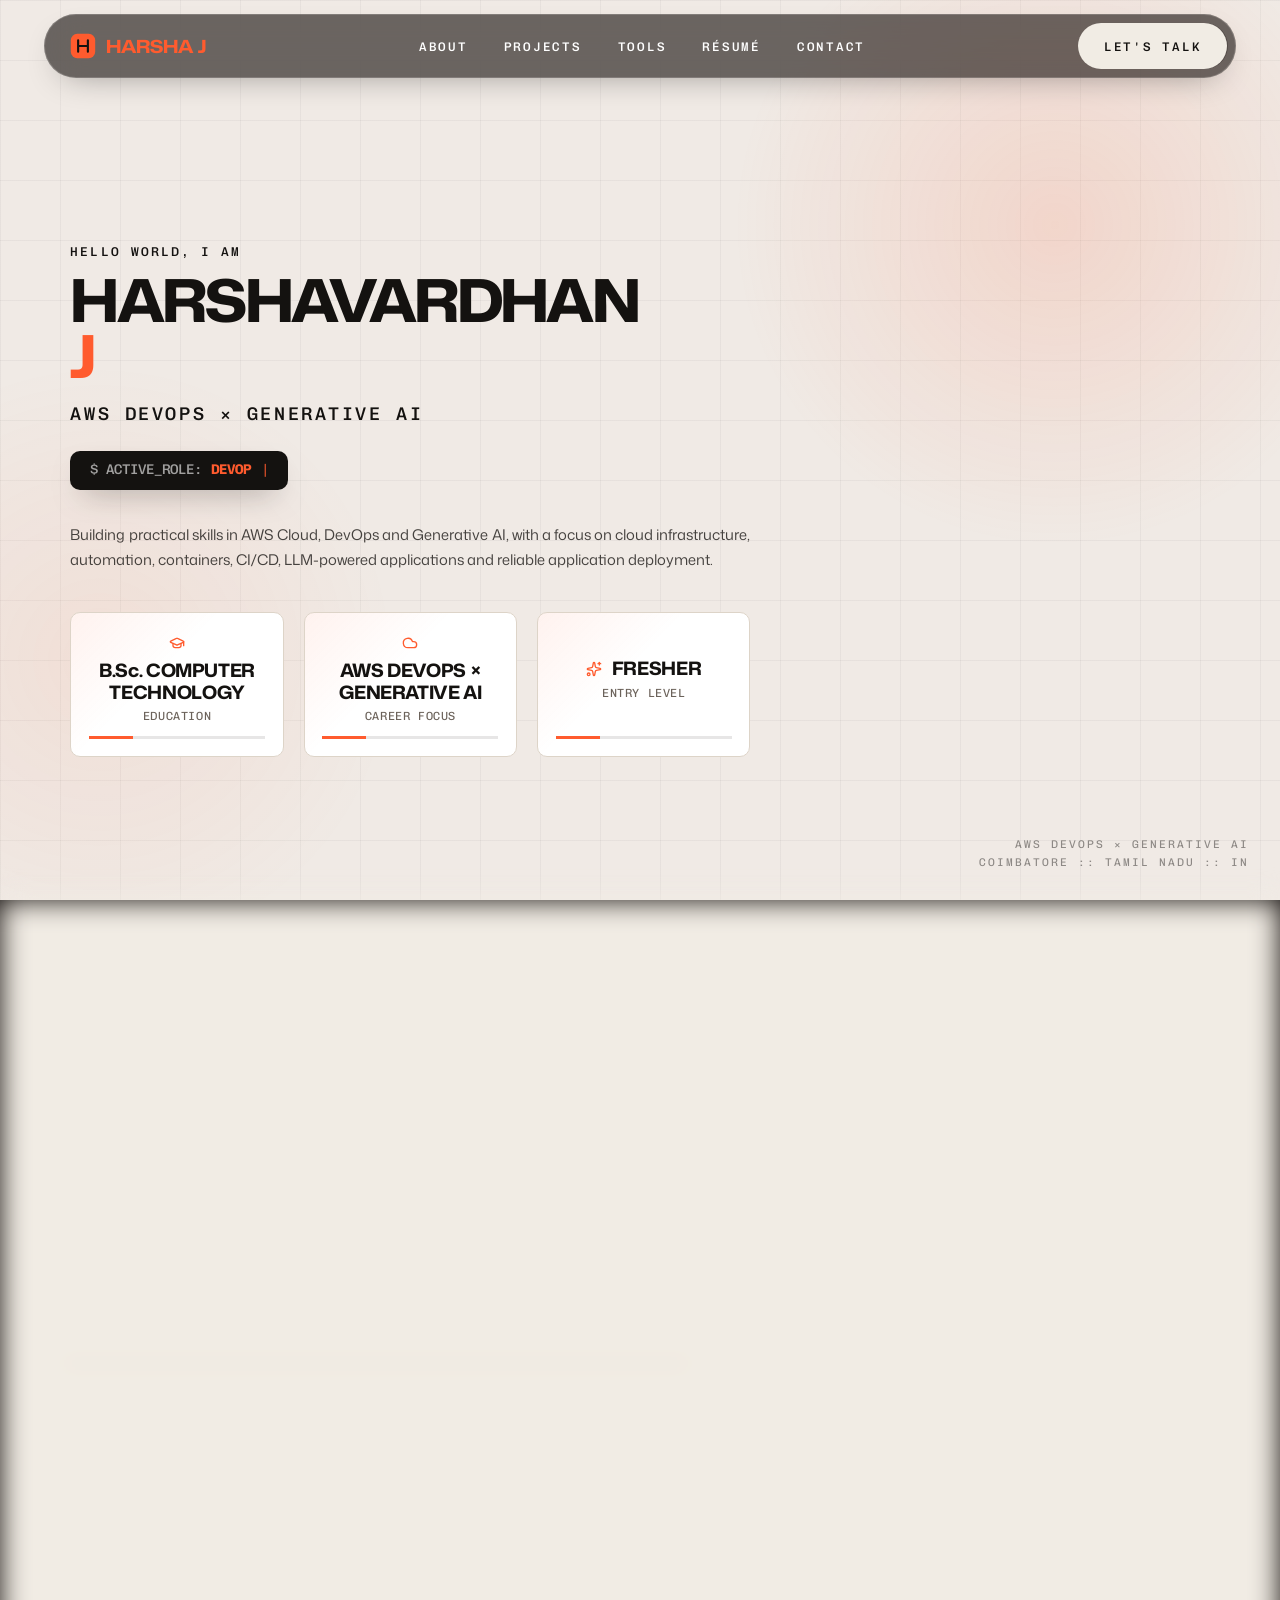
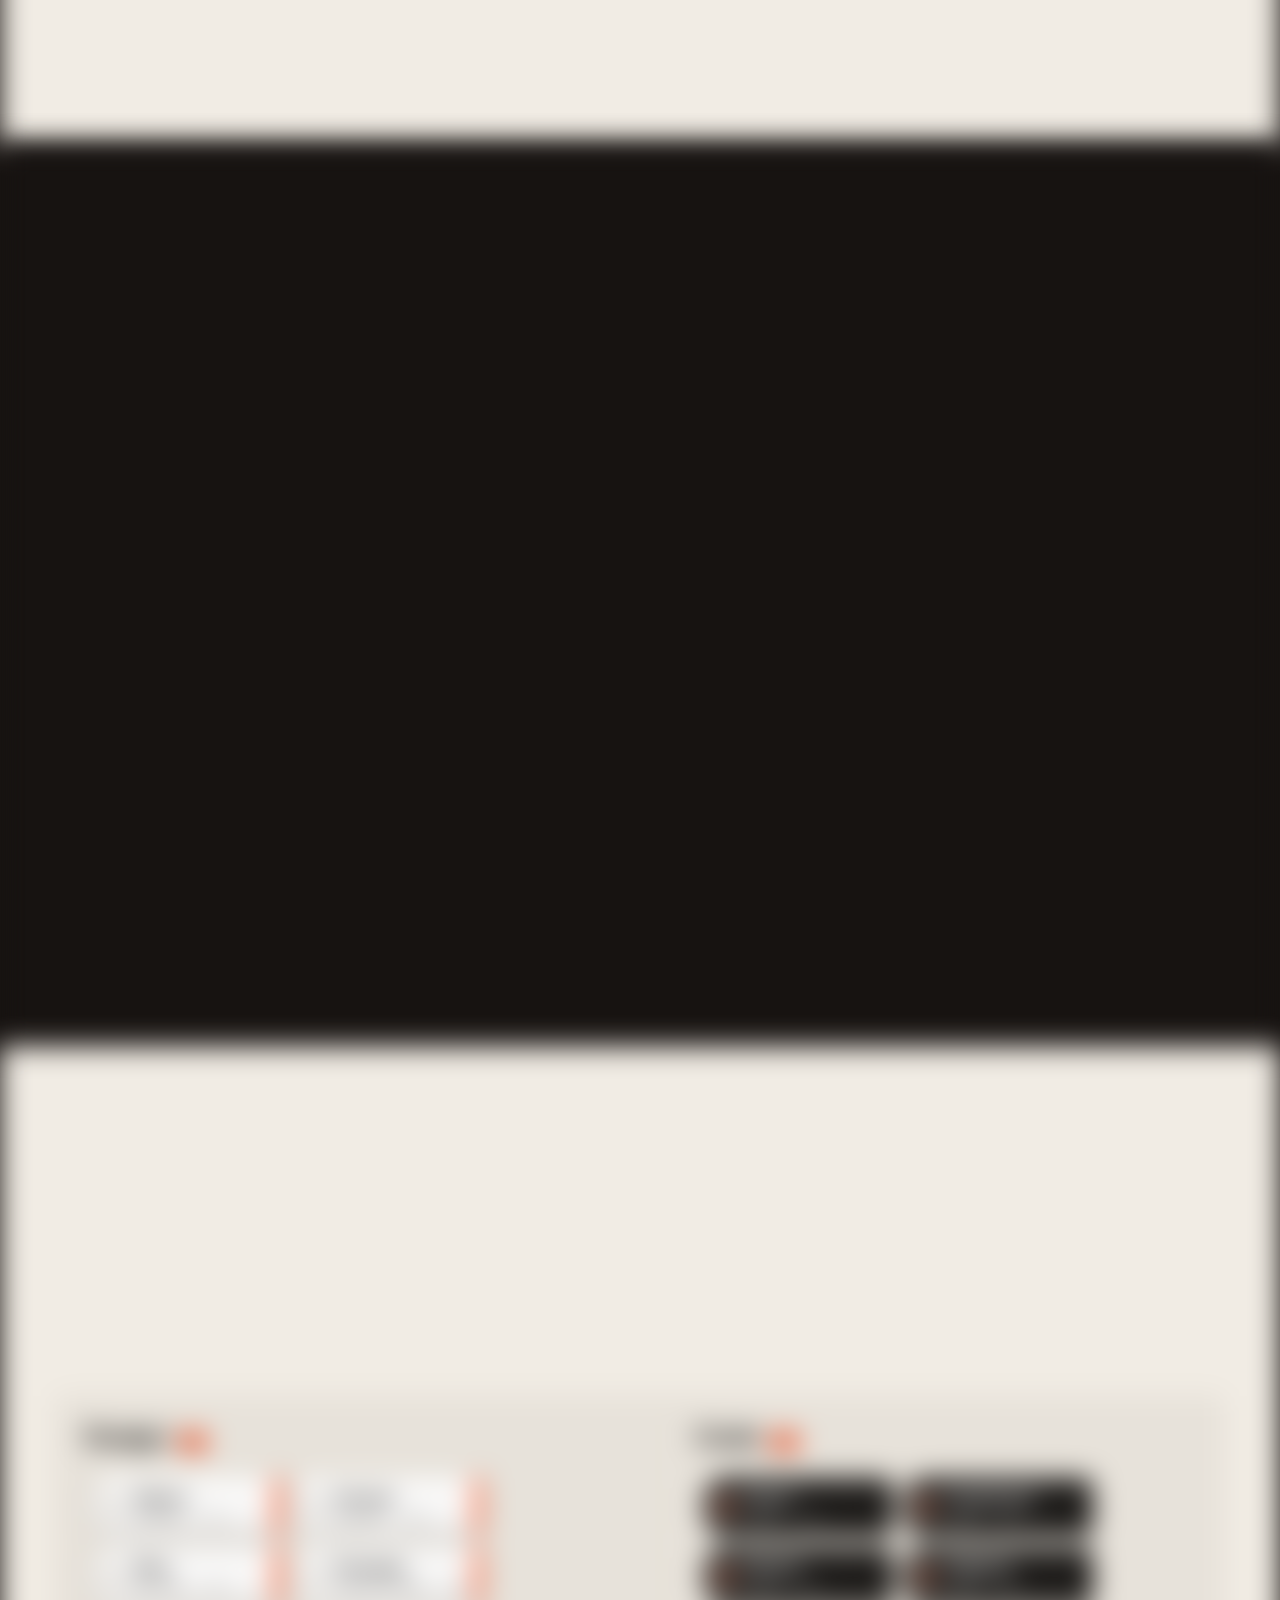
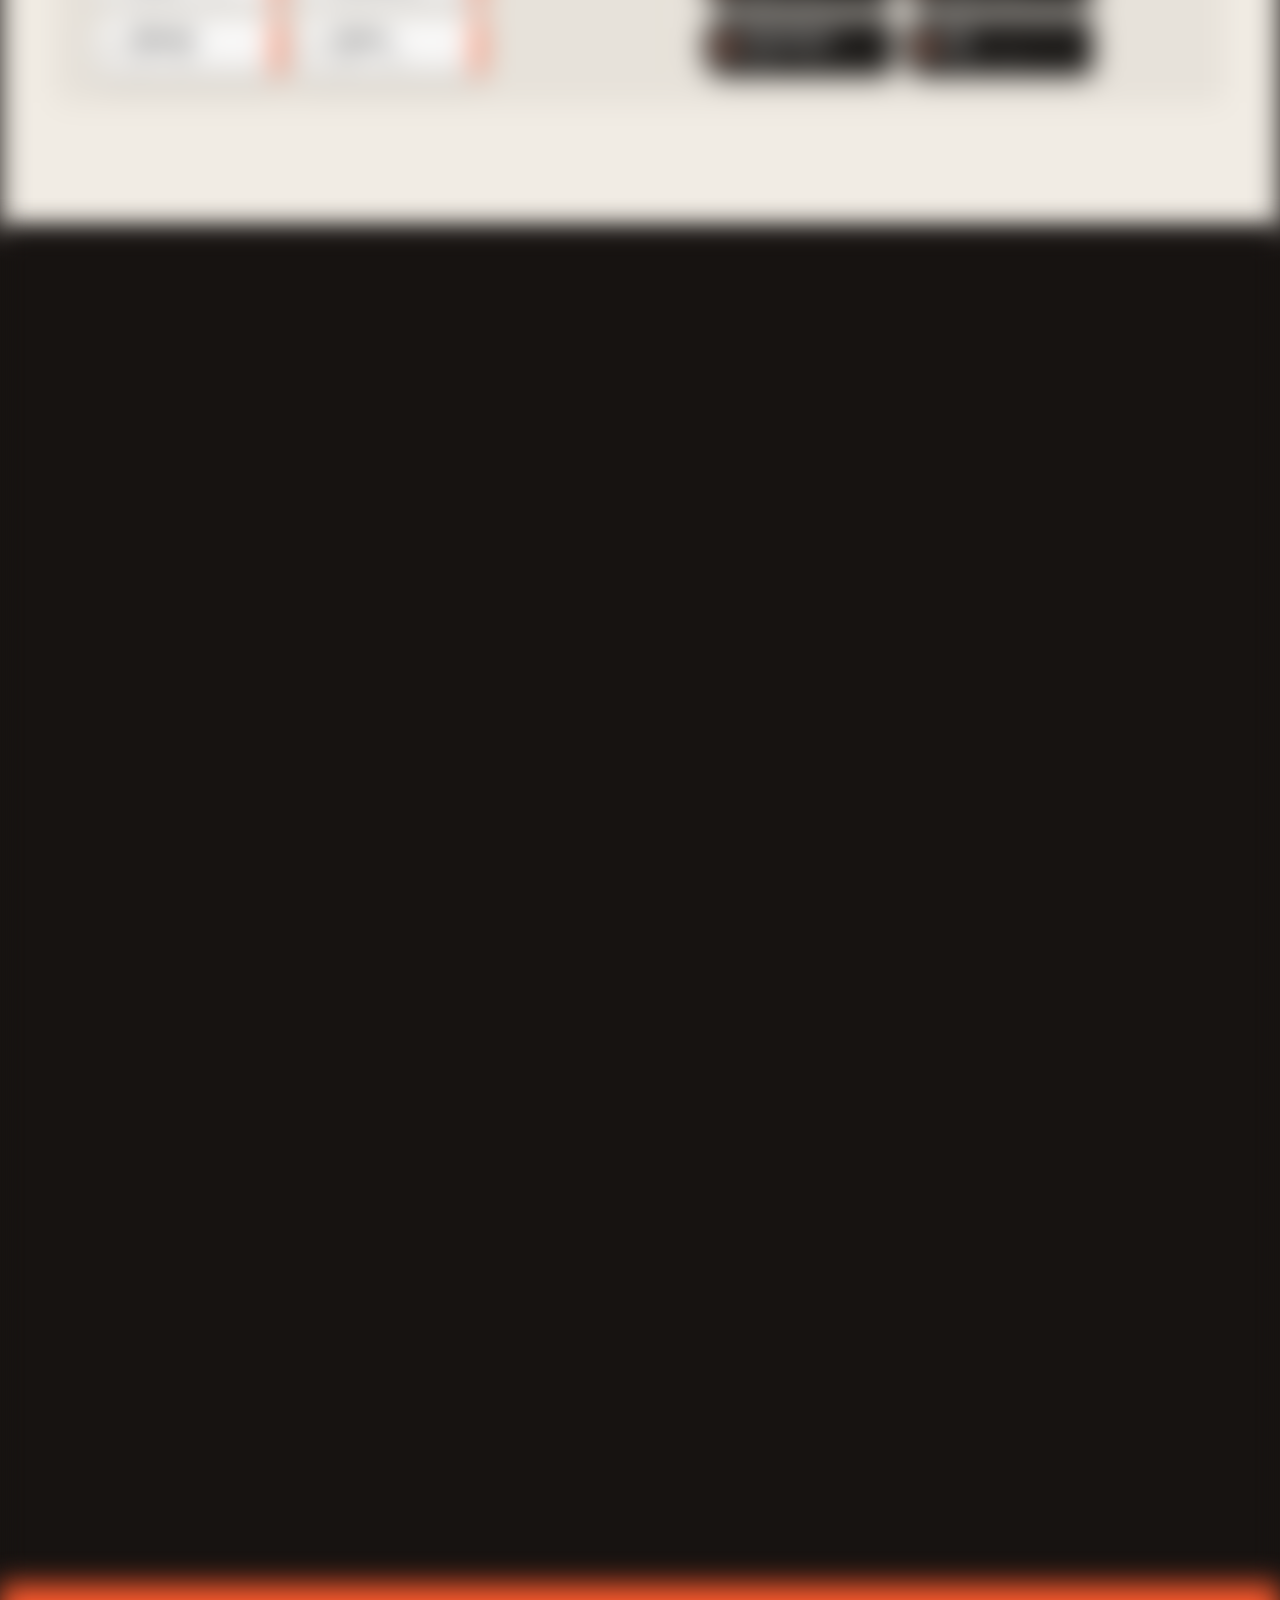
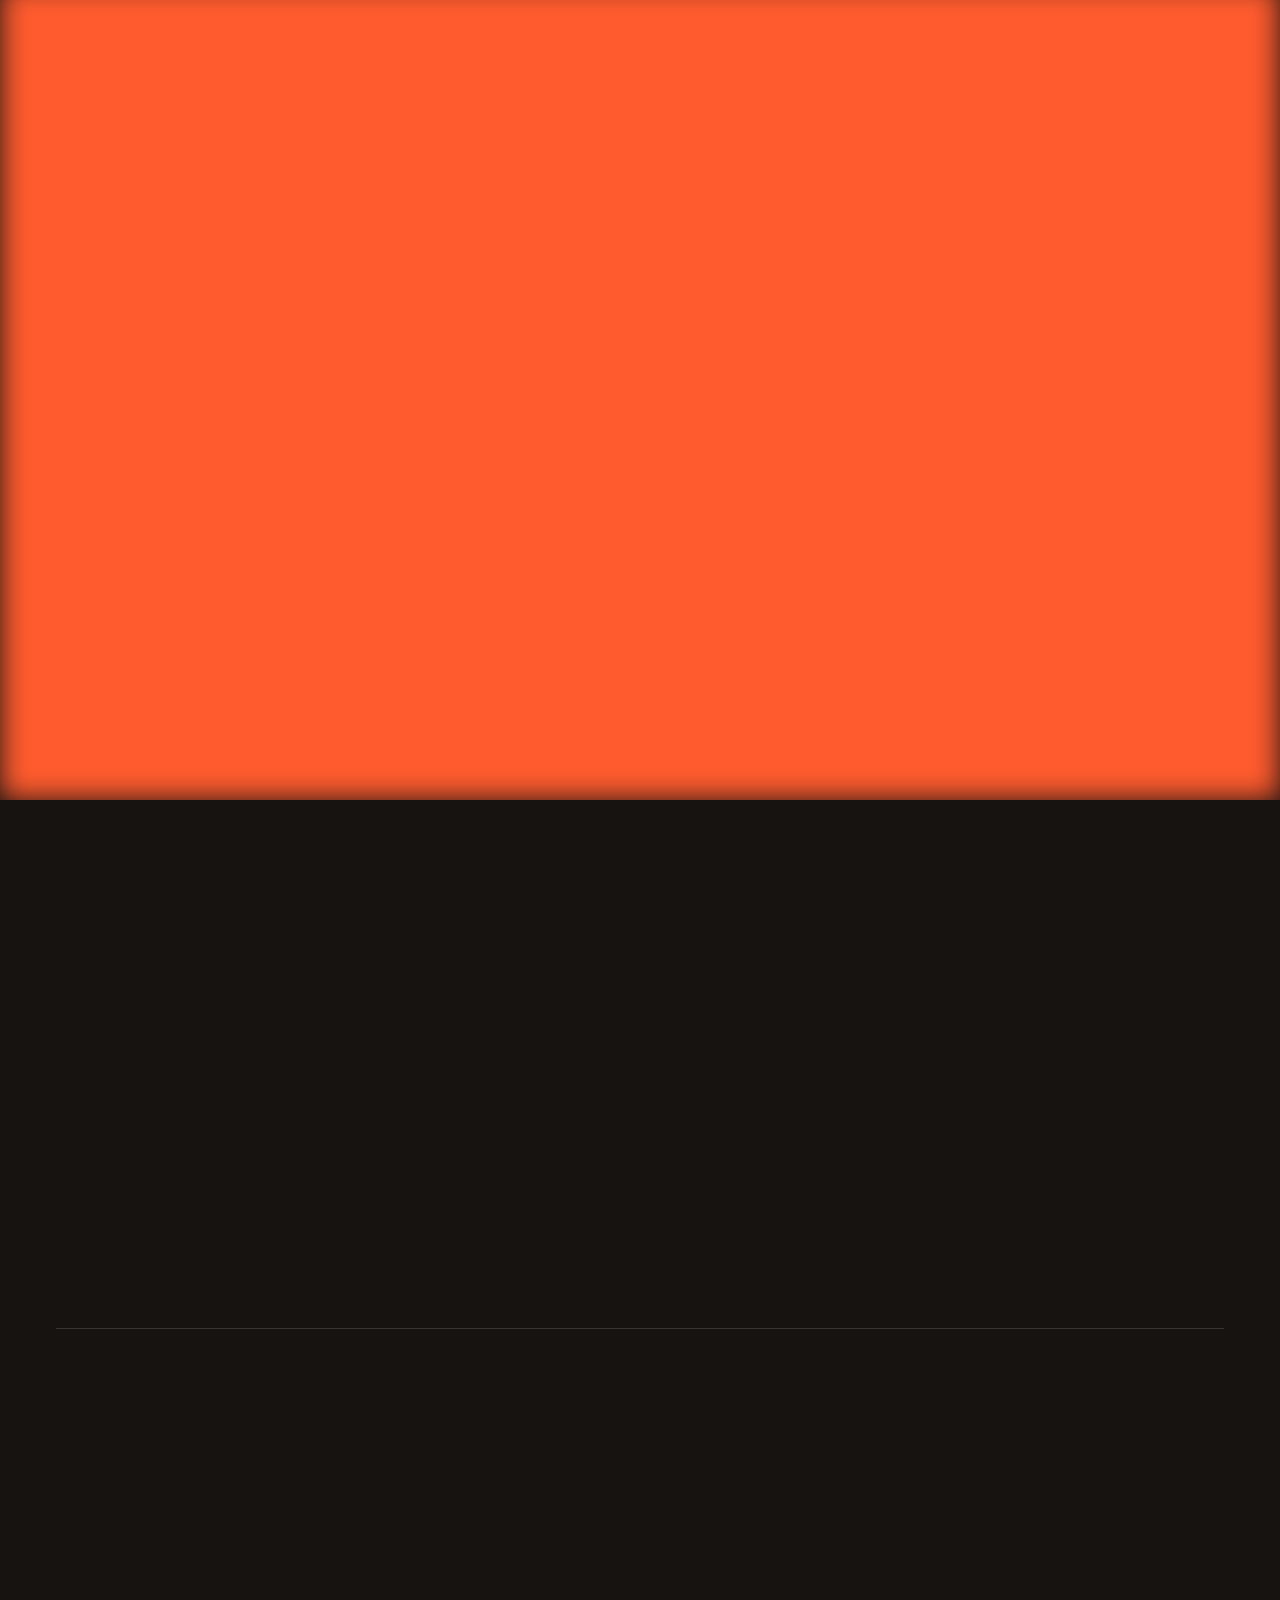
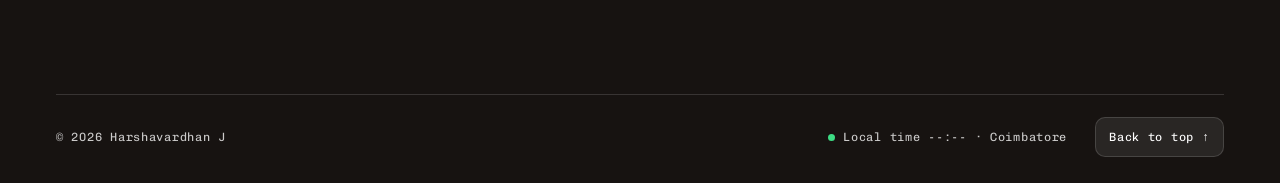
==== index.html @ 8457bcd3 "Update portfolio website" ====
<!doctype html>
<!-- Made in Framer · framer.com -->
<!-- Published Oct 19, 2026, 1:33 PM UTC -->
<html lang="en" dir="ltr" data-no-trans>
<head>
<script>/* a refresh always starts at the hero: no browser/Framer scroll restore, no leftover section jump */
try{history.scrollRestoration="manual"}catch(e){} /* set on every load so the browser never restores on refresh */
(function(){var n=performance.getEntriesByType&&performance.getEntriesByType("navigation")[0];if(!n||n.type!=="reload")return;
 try{sessionStorage.removeItem("mv-nav-to")}catch(e){}
  if(location.hash)history.replaceState(null,"",location.pathname+location.search);
  var top=function(){var L=window.__ltLenis;if(L&&L.scrollTo)L.scrollTo(0,{immediate:true,force:true});window.scrollTo(0,0)};
  top();addEventListener("DOMContentLoaded",top);addEventListener("load",function(){top();setTimeout(top,300);setTimeout(top,1200)});
})();</script>
<!-- Page transitions: a native 200 ms cross-document fade (none with reduced motion) instead of the Framer shutter,
     which held each click ~0.6 s and kept the next page covered until its runtime booted (opted out via data-no-trans).
     Same-site routes are prefetched on hover so the next document is usually already downloaded. -->
<style>@view-transition{navigation:auto}::view-transition-old(root),::view-transition-new(root){animation-duration:.2s;animation-timing-function:ease-out}@media (prefers-reduced-motion: reduce){@view-transition{navigation:none}}</style>
<style>/* Lenis smooth scroll (same settings as the me 3 portfolio) */ html.lenis,html.lenis body{height:auto} .lenis.lenis-smooth{scroll-behavior:auto!important} .lenis.lenis-smooth [data-lenis-prevent]{overscroll-behavior:contain} .lenis.lenis-stopped{overflow:hidden} .lenis.lenis-smooth iframe{pointer-events:none}</style>
<style>/* Justified body paragraphs (headings, labels and buttons keep their own alignment). Whole words only: no automatic hyphenation or mid-word breaks; text-wrap:pretty avoids a lone last word */ :root .hx-desc,:root .mvin-st,:root .mvkt-intro,:root .mvct-lead,:root .mvft-lead,:root .mvab-lead,:root .mvab-pb,:root .mvco-lead,:root .mvco-cn,:root .mvrs-lede,:root .mvrs-rs,:root .mvrs-ms{text-align:justify;text-justify:inter-word;word-break:normal;overflow-wrap:normal;-webkit-hyphens:none;hyphens:none;white-space:normal;text-wrap:pretty}</style>
<style>/* mvin-st justify: the statement's words are separate animated boxes (each holding its own trailing space), so plain text-align:justify has no gaps to stretch. The script below spreads each line's leftover space into --jx and lets the line's last word hang its trailing space (--jt); accent words carry --jx into their highlight so the orange band stays continuous. */
.mvin .mvin-st .mv-hd-w{margin-right:calc(-.04em + var(--jx,0px) - var(--jt,0px))}
.mvin .mvin-st .mv-hd-w.is-accw:has(+ .mv-hd-w.is-accw){padding-right:calc(.34em + var(--jx,0px));margin-right:calc(-.34em - var(--jt,0px))}
.mvin .mvin-st .mv-hd-w.is-accw:has(+ .mv-hd-w.is-accw) .mv-it::before{right:calc(-.3em - var(--jx,0px))}</style>
<script>(function(){
  function fit(){
    var hs=document.querySelectorAll('.mvin-st');
    for(var i=0;i<hs.length;i++){var h=hs[i];watch(h);
      var ls=h.querySelectorAll('.mv-hd-l');
      for(var j=0;j<ls.length;j++){var l=ls[j],ws=[],c=l.children;
        for(var k=0;k<c.length;k++)if(c[k].classList.contains('mv-hd-w')){ws.push(c[k]);c[k].style.removeProperty('--jx');c[k].style.removeProperty('--jt')}
        if(getComputedStyle(h).textAlign!=='justify'||ws.length<2)continue;
        var lines=[],cur=null,top=0;
        ws.forEach(function(w){var t=w.getBoundingClientRect().top;if(!cur||Math.abs(t-top)>4){cur=[];lines.push(cur);top=t}cur.push(w)});
        var right=l.getBoundingClientRect().right;
        lines.slice(0,-1).forEach(function(line){if(line.length<2)return;
          var last=line[line.length-1],inner=last.firstElementChild||last;
          var ink=inner.getBoundingClientRect().right,box=last.getBoundingClientRect().right;
          var slack=right-ink-1;if(slack<=0)return;
          last.style.setProperty('--jt',Math.max(0,box-ink).toFixed(2)+'px');
          var x=(slack/(line.length-1)).toFixed(2)+'px';
          for(var n=0;n<line.length-1;n++)line[n].style.setProperty('--jx',x)})}}}
  var seen=typeof WeakSet==='function'?new WeakSet():null,ro=typeof ResizeObserver==='function'?new ResizeObserver(function(){sched()}):null;
  function watch(h){if(ro&&seen&&!seen.has(h)){seen.add(h);ro.observe(h)}}
  var q=0;function sched(){clearTimeout(q);q=setTimeout(fit,60)}
  addEventListener('resize',sched);addEventListener('load',sched);
  document.addEventListener('DOMContentLoaded',sched);
  if(document.fonts&&document.fonts.ready)document.fonts.ready.then(sched);
  [800,2000,4500].forEach(function(t){setTimeout(sched,t)});
  /* Framer swaps the server-rendered heading for the live one after load: refit whenever nodes are added or removed */
  if(typeof MutationObserver==='function')new MutationObserver(function(m){for(var i=0;i<m.length;i++)if(m[i].addedNodes.length){sched();return}}).observe(document.documentElement,{childList:true,subtree:true});
})();</script>
<style data-hx-drop>/* header drop-in: in <head> so it applies from the first paint */
@keyframes hx-drop{from{opacity:0;transform:translateY(-26px)}to{opacity:1;transform:none}}
.mvhd-in{animation:hx-drop .8s cubic-bezier(.22,1,.36,1) .5s both}
</style><script>/* Header drop-in plays once: React replaces the server-rendered header while hydrating, which restarted
   the CSS animation (2-3 drops). Each new .mvhd-in gets its delay counted from the first one, so it continues instead. */
(function(){var t0=0;
  function fix(el){if(!t0)t0=performance.now();el.style.animationDelay=((500-(performance.now()-t0))/1000)+"s"}
  var mo=new MutationObserver(function(ms){for(var i=0;i<ms.length;i++){var a=ms[i].addedNodes;for(var j=0;j<a.length;j++){var n=a[j];if(n.nodeType!==1)continue;
    if(n.classList.contains("mvhd-in"))fix(n);else if(n.getElementsByClassName("mvhd-in").length){var l=n.getElementsByClassName("mvhd-in");for(var k=0;k<l.length;k++)fix(l[k])}}}});
  /* a header already on the page (this script runs after it was parsed): take its animation clock as the start */
  var ex=document.getElementsByClassName("mvhd-in");for(var e=0;e<ex.length&&!t0;e++){var an=ex[e].getAnimations?ex[e].getAnimations().filter(function(x){return x.animationName==="hx-drop"})[0]:null;
    if(an&&an.currentTime!=null)t0=performance.now()-an.currentTime}
  mo.observe(document.documentElement,{childList:true,subtree:true});
  setTimeout(function(){mo.disconnect()},15000);
})();</script>
<script type="speculationrules">{"prefetch":[{"urls":["/","/about","/resume","/contact"],"eagerness":"moderate"}]}</script>
	<script>try{sessionStorage.setItem('mv-loaded','1')}catch(e){}</script><script>(function(){
  var OFF=84;
  var anim=0;
  var HOME=location.pathname==='/'||location.pathname==='/index.html';
  function lenis(){var L=window.__ltLenis;return L&&L.scrollTo?L:null}
  function go(id,smooth){var el=document.getElementById(id);if(!el)return false;
    var from=window.scrollY,to=Math.max(0,el.getBoundingClientRect().top+from-OFF),L=lenis();
    /* reveals and lazy media can shift the layout while scrolling: land exactly under the header */
    function fix(){var el2=document.getElementById(id);if(!el2)return;var d=el2.getBoundingClientRect().top-OFF;if(Math.abs(d)<=2)return;
      var y=Math.max(0,window.scrollY+d);if(L)L.scrollTo(y,{immediate:true,force:true});else window.scrollTo(0,y)}
    cancelAnimationFrame(anim);
    var instant=!smooth||matchMedia('(prefers-reduced-motion: reduce)').matches,dur=Math.min(1400,500+Math.abs(to-from)*.25);
    if(L){ /* the site's Lenis owns the scroll position: drive it rather than racing it */
      if(instant){L.scrollTo(to,{immediate:true,force:true});fix()}
      else L.scrollTo(to,{duration:dur/1000,easing:function(k){return 1-Math.pow(1-k,4)},force:true,onComplete:fix});
      return true}
    if(instant){window.scrollTo(0,to);fix();return true}
    var t0=performance.now();
    (function step(now){var k=Math.min(1,(now-t0)/dur),e=1-Math.pow(1-k,4);window.scrollTo(0,from+(to-from)*e);
      if(k<1)anim=requestAnimationFrame(step);else fix()})(t0);
    return true}
  /* the header drawer locks the page (overflow + Lenis stopped) while open: close it, then scroll once it unlocks */
  function closeMenu(cb){var b=document.querySelector('.mvhd-bg[aria-expanded="true"]');if(!b)return cb();b.click();var n=0;
    (function w(){if(!document.documentElement.hasAttribute('data-mvhd-lock')||n++>60){var L=lenis();try{L&&L.isStopped&&L.start()}catch(e){}cb()}else requestAnimationFrame(w)})()}
  function whenReady(id,fn){var n=0;(function t(){if(document.getElementById(id)&&document.readyState==='complete'){setTimeout(fn,400)}else if(n++<60)setTimeout(t,100)})()}
  window.addEventListener('click',function(e){
    var a=e.target&&e.target.closest&&e.target.closest('a[href^="/#"]');if(!a||e.button!==0||e.metaKey||e.ctrlKey||e.shiftKey||e.altKey)return;
    var id=decodeURIComponent(a.getAttribute('href').slice(2));if(!id)return;
    e.preventDefault();e.stopPropagation();
    if(!HOME){ /* other routes: load the home page, which scrolls to the section once it has rendered */
      try{sessionStorage.setItem('mv-nav-to',id)}catch(err){location.assign('/#'+id);return}
      location.assign('/');return}
    if(location.hash)history.replaceState(null,'','/'); /* scroll only: the address bar stays at / */
    closeMenu(function(){go(id,true)});
  },true);
  if(HOME){
    var pend=null;try{pend=sessionStorage.getItem('mv-nav-to');sessionStorage.removeItem('mv-nav-to')}catch(e){}
    if(pend){whenReady(pend,function(){go(pend,true)})}
    else if(location.hash.length>1){var id=decodeURIComponent(location.hash.slice(1));whenReady(id,function(){go(id,false);history.replaceState(null,'','/')})}
    window.addEventListener('popstate',function(){if(location.hash.length>1){go(decodeURIComponent(location.hash.slice(1)),true);history.replaceState(null,'','/')}});
  }
})();</script><script>(function(){
  var GH='https://github.com/Harshavardhan6705';
  var MAP={'/work/sole-campaign':GH+'/SecureLink-AI','/work/rouge-packaging':GH+'/Error-Explanation-assistant-',
           '/work':GH,'/work/':GH,'https://github.com':GH,'https://github.com/':GH,
           'https://linkedin.com':'https://www.linkedin.com/in/harshavardhan-cloud'};
  var INT={'/work/textile':'/textile','/work/maxxwell':'/maxxwell','/textile':'/textile','/maxxwell':'/maxxwell'};
  function fix(root){var as=(root&&root.querySelectorAll?root:document).querySelectorAll('a[href]');
    for(var i=0;i<as.length;i++){var a=as[i],h=a.getAttribute('href'),to=MAP[h];if(INT[h]){if(h!==INT[h])a.setAttribute('href',INT[h]);a.removeAttribute('target');a.removeAttribute('rel');continue}
      if(to&&h!==to){a.setAttribute('href',to);a.setAttribute('target','_blank');a.setAttribute('rel','noopener')}}}
  function run(){fix(document);new MutationObserver(function(ms){for(var i=0;i<ms.length;i++){var m=ms[i];
    if(m.type==='attributes'){var hh=m.target.getAttribute('href');if(MAP[hh]||INT[hh])fix(m.target.parentNode)}
    else for(var j=0;j<m.addedNodes.length;j++){var n=m.addedNodes[j];if(n.nodeType===1)fix(n.matches&&n.matches('a[href]')?n.parentNode:n)}}})
    .observe(document.documentElement,{subtree:true,childList:true,attributes:true,attributeFilter:['href']})}
  if(document.readyState==='loading')document.addEventListener('DOMContentLoaded',run);else run();
  /* Framer's router handles internal-looking clicks; send ours straight to GitHub */
  window.addEventListener('click',function(e){var a=e.target&&e.target.closest&&e.target.closest('a[href]');if(!a||e.button!==0)return;
    var h=a.getAttribute('href');if(INT[h]&&!(e.metaKey||e.ctrlKey||e.shiftKey)){e.preventDefault();e.stopPropagation();location.assign(INT[h]);return}
    var to=MAP[h]||(h&&h.indexOf(GH)===0?h:null);if(!to)return;
    e.preventDefault();e.stopPropagation();window.open(to,'_blank','noopener')},true);
})();</script>
	<meta charset="utf-8">
	<meta name="viewport" content="width=device-width">
	<meta name="generator" content="Framer fc3086c">
	<title>Harshavardhan J | AWS DevOps × Generative AI</title>
    <meta name="description" content="Building practical skills in AWS Cloud, DevOps and Generative AI, with a focus on cloud infrastructure, automation, containers, CI/CD, LLM-powered applications and reliable application deployment.">
    <link rel="icon" href="/favicon.svg?v=1" type="image/svg+xml">
    <link rel="icon" href="/favicon-32.png?v=1" type="image/png" sizes="32x32">
    <link rel="apple-touch-icon" href="/apple-touch-icon.png?v=1">
    <!-- Open Graph -->
    <meta property="og:type" content="website">
    <meta property="og:title" content="Harshavardhan J | AWS DevOps × Generative AI">
    <meta property="og:description" content="Building practical skills in AWS Cloud, DevOps and Generative AI, with a focus on cloud infrastructure, automation, containers, CI/CD, LLM-powered applications and reliable application deployment.">
    <meta property="og:image" content="https://framerusercontent.com/images/zDIJIiPlhfCfH7yoGdFVz7ukLxA.jpg">
    <!-- X -->
    <meta name="twitter:card" content="summary_large_image">
    <meta name="twitter:title" content="Harshavardhan J | AWS DevOps × Generative AI">
    <meta name="twitter:description" content="Building practical skills in AWS Cloud, DevOps and Generative AI, with a focus on cloud infrastructure, automation, containers, CI/CD, LLM-powered applications and reliable application deployment.">
    <meta name="twitter:image" content="https://framerusercontent.com/images/zDIJIiPlhfCfH7yoGdFVz7ukLxA.jpg">
	
	
	
	<script>((s,k,r)=>{let a=new Set,l=new Set,c=!1;function F(){c=!1;let e=[...l];l.clear();for(let n of e)n()}function w(e){l.add(e),!c&&(c=!0,requestAnimationFrame(F))}function D(){for(;a.size;){let e=a.values().next().value;a.delete(e),e()}}let M="scheduler"in s&&"postTask"in scheduler?e=>{scheduler.postTask(e,{priority:"background"})}:e=>setTimeout(e,1),P=new Promise(e=>{s.addEventListener("load",()=>{e()})}).then(()=>{P=void 0}),B="scheduling"in navigator&&typeof navigator.scheduling?.isInputPending=="function"?navigator.scheduling.isInputPending.bind(navigator.scheduling):()=>!1;async function j(e,n){a.add(e);let t;if(n&&r.readyState!=="complete"&&await P,!a.has(e))return;if(r.hidden){a.delete(e),e();return}let i=()=>{M(()=>{a.delete(e)&&e()})};w(()=>{B()?w(i):i()})}function f(e,n=!1){if(r.hidden){e();return}j(e,n)}let p,g;async function U(){return new Promise(e=>{let n=()=>{a.delete(e),e()};g=n,setTimeout(n,150),a.add(e)})}function A(e){e.button===0&&(p=U())}function v(){p=void 0,g?.(),g=void 0}r.addEventListener("mousedown",A,!0),r.addEventListener("click",v,!0),r.addEventListener("visibilitychange",()=>{r.hidden&&(D(),v())},!0),r.addEventListener("pagehide",()=>{v(),D()},!0);let S=r.addEventListener,T=r.removeEventListener,C=["click","auxclick","mousedown","keyup","submit"];function I(e,n){let t=[],i=[],o;for(o in e){if(typeof e[o]=="function")continue;let u=n[o];u===void 0?i.push(o):e[o]!==u&&t.push(o)}(t.length||i.length)&&console.log(`Different: ${t.join(", ")}`,`Missing: ${i.join(", ")}`)}let m=new WeakMap;function W(e){let n=m.get(e);if(n)return n;let t=async function(o){let u;o.type==="mousedown"&&o.button===0&&await p,f(()=>{typeof e=="function"?e.call(this,o):e.handleEvent(o)})};return m.set(e,t),t}r.addEventListener=function(e,n,t){if(n&&C.includes(e)){S.call(this,e,W(n),t);return}S.call(this,e,n,t)},r.removeEventListener=function(e,n,t){T.call(this,e,n,t);let i=n&&m.get(n);i&&T.call(this,e,i,t)};function _(e){return function(...t){return f(()=>{e.apply(this,t)},!0),!0}}function G(e){if(e.__f)return;let n=e.push;Object.defineProperty(e,"push",{enumerable:!0,get(){return n},set(t){t!==n&&(n=t?_(t):void 0)}}),Object.defineProperty(e,"__f",{enumerable:!1,value:!0})}function V(){let e=s.dataLayer;e&&(G(e),Object.defineProperty(s,"dataLayer",{enumerable:!0,get(){return e},set(n){n!==e&&(e=n,e&&G(e))}}))}let y=new MutationObserver(()=>{if(r.readyState==="complete"&&!("dataLayer"in s)){y.disconnect();return}"dataLayer"in s&&(y.disconnect(),V())});y.observe(r.documentElement,{childList:!0,subtree:!0});function L(e,n){let t=e.__proto__[n]??e[n],i,o=0;function u(d){let E=o++;function x(...O){(i===void 0||E>=i)&&t.apply(this,O),d&&f(()=>{let b=i;i=b===void 0?E:Math.max(b,E);try{d.apply(this,O)}finally{i=b}})}return x}let h=u();Object.defineProperty(e,n,{enumerable:!0,get(){return h},set(d){d!==h&&(h=d?u(d):void 0)}})}L(k,"pushState"),L(k,"replaceState"),L(HTMLFormElement.prototype,"submit")})(window,window.history,document);
</script>
	<!-- Start of headStart -->
    
    <!-- End of headStart -->
	
	<style data-framer-font-css>/* cyrillic-ext */
@font-face {
  font-family: 'Fragment Mono';
  font-style: normal;
  font-weight: 400;
  src: url(https://fonts.gstatic.com/s/fragmentmono/v6/4iCr6K5wfMRRjxp0DA6-2CLnB45HhrUI.woff2) format('woff2');
  unicode-range: U+0460-052F, U+1C80-1C8A, U+20B4, U+2DE0-2DFF, U+A640-A69F, U+FE2E-FE2F;
}
/* latin-ext */
@font-face {
  font-family: 'Fragment Mono';
  font-style: normal;
  font-weight: 400;
  src: url(https://fonts.gstatic.com/s/fragmentmono/v6/4iCr6K5wfMRRjxp0DA6-2CLnB41HhrUI.woff2) format('woff2');
  unicode-range: U+0100-02BA, U+02BD-02C5, U+02C7-02CC, U+02CE-02D7, U+02DD-02FF, U+0304, U+0308, U+0329, U+1D00-1DBF, U+1E00-1E9F, U+1EF2-1EFF, U+2020, U+20A0-20AB, U+20AD-20C4, U+2113, U+2C60-2C7F, U+A720-A7FF;
}
/* latin */
@font-face {
  font-family: 'Fragment Mono';
  font-style: normal;
  font-weight: 400;
  src: url(https://fonts.gstatic.com/s/fragmentmono/v6/4iCr6K5wfMRRjxp0DA6-2CLnB4NHhg.woff2) format('woff2');
  unicode-range: U+0000-00FF, U+0131, U+0152-0153, U+02BB-02BC, U+02C6, U+02DA, U+02DC, U+0304, U+0308, U+0329, U+2000-206F, U+20AC, U+2122, U+2191, U+2193, U+2212, U+2215, U+FEFF, U+FFFD;
}

@font-face { font-family: "Inter"; src: url("https://framerusercontent.com/assets/5vvr9Vy74if2I6bQbJvbw7SY1pQ.woff2"); font-display: swap; font-style: normal; font-weight: 400; unicode-range: U+0460-052F, U+1C80-1C88, U+20B4, U+2DE0-2DFF, U+A640-A69F, U+FE2E-FE2F }
@font-face { font-family: "Inter"; src: url("https://framerusercontent.com/assets/EOr0mi4hNtlgWNn9if640EZzXCo.woff2"); font-display: swap; font-style: normal; font-weight: 400; unicode-range: U+0301, U+0400-045F, U+0490-0491, U+04B0-04B1, U+2116 }
@font-face { font-family: "Inter"; src: url("https://framerusercontent.com/assets/Y9k9QrlZAqio88Klkmbd8VoMQc.woff2"); font-display: swap; font-style: normal; font-weight: 400; unicode-range: U+1F00-1FFF }
@font-face { font-family: "Inter"; src: url("https://framerusercontent.com/assets/OYrD2tBIBPvoJXiIHnLoOXnY9M.woff2"); font-display: swap; font-style: normal; font-weight: 400; unicode-range: U+0370-03FF }
@font-face { font-family: "Inter"; src: url("https://framerusercontent.com/assets/JeYwfuaPfZHQhEG8U5gtPDZ7WQ.woff2"); font-display: swap; font-style: normal; font-weight: 400; unicode-range: U+0100-024F, U+0259, U+1E00-1EFF, U+2020, U+20A0-20AB, U+20AD-20CF, U+2113, U+2C60-2C7F, U+A720-A7FF }
@font-face { font-family: "Inter"; src: url("https://framerusercontent.com/assets/GrgcKwrN6d3Uz8EwcLHZxwEfC4.woff2"); font-display: swap; font-style: normal; font-weight: 400; unicode-range: U+0000-00FF, U+0131, U+0152-0153, U+02BB-02BC, U+02C6, U+02DA, U+02DC, U+2000-206F, U+2070, U+2074-207E, U+2080-208E, U+20AC, U+2122, U+2191, U+2193, U+2212, U+2215, U+FEFF, U+FFFD }
@font-face { font-family: "Inter"; src: url("https://framerusercontent.com/assets/b6Y37FthZeALduNqHicBT6FutY.woff2"); font-display: swap; font-style: normal; font-weight: 400; unicode-range: U+0102-0103, U+0110-0111, U+0128-0129, U+0168-0169, U+01A0-01A1, U+01AF-01B0, U+1EA0-1EF9, U+20AB }
@font-face { font-family: "Inter Placeholder"; src: local("Arial"); ascent-override: 89.79%; descent-override: 22.36%; line-gap-override: 0.00%; size-adjust: 107.89% }</style>
	<link href="https://fonts.gstatic.com" rel="preconnect" crossorigin>
	
	<meta name="robots" content="max-image-preview:large"><style data-framer-breakpoint-css>@media(min-width: 1200px){.hidden-72rtr7{display:none!important}}@media(min-width: 810px) and (max-width: 1199.98px){.hidden-1jbkjz4{display:none!important}}@media(max-width: 809.98px){.hidden-e259x2{display:none!important}}</style><style data-framer-css-ssr-minified data-framer-components="framer-lib-cursors-host framer-lHz54 framer-U0it2 PropertyOverrides">html,body,#main{box-sizing:border-box;margin:0;padding:0}:root{-webkit-font-smoothing:antialiased;-moz-osx-font-smoothing:grayscale}*{box-sizing:border-box;-webkit-font-smoothing:inherit}h1,h2,h3,h4,h5,h6,p,figure{margin:0}body,input,textarea,select,button{font-family:sans-serif;font-size:12px}body{--token-16b5adc2-b338-4c29-8d2f-257e6954cf5a:#f1ece4;--token-a0e1c66a-c1c9-4c90-be8e-4bf6a8de5b67:#141210;--token-7c0dc847-0c00-4522-9b51-c06f450620d6:#ff5b2e;--token-83513f9a-f80f-4010-85f4-fcfe722678a7:#231d19;--token-ca1873bd-cbd6-4c8f-9e0f-99c3f2a381a3:#ddd4c8;--token-4392d762-5738-4cf9-a436-c2d3ce566ed5:#857b70;--token-f962665a-6e98-42fc-b153-6c537b674e45:#fff;--token-2cb09a38-77ef-4464-80b0-9b13bcba4a5d:#171311}@supports (z-index:calc(infinity)){#__framer-badge-container{--infinity:infinity}}#__framer-badge-container{pointer-events:none;width:100%;z-index:calc(var(--infinity,2147480000));justify-content:flex-end;padding:20px;display:flex;position:fixed;bottom:0}body{--framer-will-change-override:none}@supports (background:-webkit-named-image(i)) and (not (grid-template-rows:subgrid)){body{--framer-will-change-override:transform}}body{--framer-will-change-filter-override:none}@supports (background:-webkit-named-image(i)) and (not (position-area:top right)){body{--framer-will-change-filter-override:filter}}[data-framer-component-type]{position:absolute}[data-framer-component-type=Text]{cursor:inherit}[data-framer-component-text-autosized] *{white-space:pre}[data-framer-component-type=Text]>*{text-align:var(--framer-text-alignment,start)}[data-framer-component-type=Text] span span,[data-framer-component-type=Text] p span,[data-framer-component-type=Text] h1 span,[data-framer-component-type=Text] h2 span,[data-framer-component-type=Text] h3 span,[data-framer-component-type=Text] h4 span,[data-framer-component-type=Text] h5 span,[data-framer-component-type=Text] h6 span{display:block}[data-framer-component-type=Text] span span span,[data-framer-component-type=Text] p span span,[data-framer-component-type=Text] h1 span span,[data-framer-component-type=Text] h2 span span,[data-framer-component-type=Text] h3 span span,[data-framer-component-type=Text] h4 span span,[data-framer-component-type=Text] h5 span span,[data-framer-component-type=Text] h6 span span{display:unset}[data-framer-component-type=Text] div div span,[data-framer-component-type=Text] a div span,[data-framer-component-type=Text] span span span,[data-framer-component-type=Text] p span span,[data-framer-component-type=Text] h1 span span,[data-framer-component-type=Text] h2 span span,[data-framer-component-type=Text] h3 span span,[data-framer-component-type=Text] h4 span span,[data-framer-component-type=Text] h5 span span,[data-framer-component-type=Text] h6 span span,[data-framer-component-type=Text] a{font-family:var(--font-family);font-style:var(--font-style);font-weight:min(calc(var(--framer-font-weight-increase,0) + var(--font-weight,400)), 900);color:var(--text-color);letter-spacing:var(--letter-spacing);font-size:var(--font-size);text-transform:var(--text-transform);--text-decoration:var(--framer-text-decoration-style,solid) var(--framer-text-decoration,none) var(--framer-text-decoration-color,currentcolor) var(--framer-text-decoration-thickness,auto);--text-decoration-skip-ink:var(--framer-text-decoration-skip-ink);--text-underline-offset:var(--framer-text-decoration-offset);line-height:var(--line-height);--font-family:var(--framer-font-family);--font-style:var(--framer-font-style);--font-weight:var(--framer-font-weight);--text-color:var(--framer-text-color);--letter-spacing:var(--framer-letter-spacing);--font-size:var(--framer-font-size);--text-transform:var(--framer-text-transform);--line-height:var(--framer-line-height)}[data-framer-component-type=Text] a,[data-framer-component-type=Text] a div span,[data-framer-component-type=Text] a span span span,[data-framer-component-type=Text] a p span span,[data-framer-component-type=Text] a h1 span span,[data-framer-component-type=Text] a h2 span span,[data-framer-component-type=Text] a h3 span span,[data-framer-component-type=Text] a h4 span span,[data-framer-component-type=Text] a h5 span span,[data-framer-component-type=Text] a h6 span span{--font-family:var(--framer-link-font-family,var(--framer-font-family));--font-style:var(--framer-link-font-style,var(--framer-font-style));--font-weight:var(--framer-link-font-weight,var(--framer-font-weight));--text-color:var(--framer-link-text-color,var(--framer-text-color));--font-size:var(--framer-link-font-size,var(--framer-font-size));--text-transform:var(--framer-link-text-transform,var(--framer-text-transform));--text-decoration:var(--framer-link-text-decoration-style,var(--framer-text-decoration-style,solid)) var(--framer-link-text-decoration,var(--framer-text-decoration,none)) var(--framer-link-text-decoration-color,var(--framer-text-decoration-color,currentcolor)) var(--framer-link-text-decoration-thickness,var(--framer-text-decoration-thickness,auto));--text-decoration-skip-ink:var(--framer-link-text-decoration-skip-ink,var(--framer-text-decoration-skip-ink));--text-underline-offset:var(--framer-link-text-decoration-offset,var(--framer-text-decoration-offset))}[data-framer-component-type=Text] a:hover,[data-framer-component-type=Text] a div span:hover,[data-framer-component-type=Text] a span span span:hover,[data-framer-component-type=Text] a p span span:hover,[data-framer-component-type=Text] a h1 span span:hover,[data-framer-component-type=Text] a h2 span span:hover,[data-framer-component-type=Text] a h3 span span:hover,[data-framer-component-type=Text] a h4 span span:hover,[data-framer-component-type=Text] a h5 span span:hover,[data-framer-component-type=Text] a h6 span span:hover{--font-family:var(--framer-link-hover-font-family,var(--framer-link-font-family,var(--framer-font-family)));--font-style:var(--framer-link-hover-font-style,var(--framer-link-font-style,var(--framer-font-style)));--font-weight:var(--framer-link-hover-font-weight,var(--framer-link-font-weight,var(--framer-font-weight)));--text-color:var(--framer-link-hover-text-color,var(--framer-link-text-color,var(--framer-text-color)));--font-size:var(--framer-link-hover-font-size,var(--framer-link-font-size,var(--framer-font-size)));--text-transform:var(--framer-link-hover-text-transform,var(--framer-link-text-transform,var(--framer-text-transform)));--text-decoration:var(--framer-link-hover-text-decoration-style,var(--framer-link-text-decoration-style,var(--framer-text-decoration-style,solid))) var(--framer-link-hover-text-decoration,var(--framer-link-text-decoration,var(--framer-text-decoration,none))) var(--framer-link-hover-text-decoration-color,var(--framer-link-text-decoration-color,var(--framer-text-decoration-color,currentcolor))) var(--framer-link-hover-text-decoration-thickness,var(--framer-link-text-decoration-thickness,var(--framer-text-decoration-thickness,auto)));--text-decoration-skip-ink:var(--framer-link-hover-text-decoration-skip-ink,var(--framer-link-text-decoration-skip-ink,var(--framer-text-decoration-skip-ink)));--text-underline-offset:var(--framer-link-hover-text-decoration-offset,var(--framer-link-text-decoration-offset,var(--framer-text-decoration-offset)))}[data-framer-component-type=Text].isCurrent a,[data-framer-component-type=Text].isCurrent a div span,[data-framer-component-type=Text].isCurrent a span span span,[data-framer-component-type=Text].isCurrent a p span span,[data-framer-component-type=Text].isCurrent a h1 span span,[data-framer-component-type=Text].isCurrent a h2 span span,[data-framer-component-type=Text].isCurrent a h3 span span,[data-framer-component-type=Text].isCurrent a h4 span span,[data-framer-component-type=Text].isCurrent a h5 span span,[data-framer-component-type=Text].isCurrent a h6 span span{--font-family:var(--framer-link-current-font-family,var(--framer-link-font-family,var(--framer-font-family)));--font-style:var(--framer-link-current-font-style,var(--framer-link-font-style,var(--framer-font-style)));--font-weight:var(--framer-link-current-font-weight,var(--framer-link-font-weight,var(--framer-font-weight)));--text-color:var(--framer-link-current-text-color,var(--framer-link-text-color,var(--framer-text-color)));--font-size:var(--framer-link-current-font-size,var(--framer-link-font-size,var(--framer-font-size)));--text-transform:var(--framer-link-current-text-transform,var(--framer-link-text-transform,var(--framer-text-transform)));--text-decoration:var(--framer-link-current-text-decoration-style,var(--framer-link-text-decoration-style,var(--framer-text-decoration-style,solid))) var(--framer-link-current-text-decoration,var(--framer-link-text-decoration,var(--framer-text-decoration,none))) var(--framer-link-current-text-decoration-color,var(--framer-link-text-decoration-color,var(--framer-text-decoration-color,currentcolor))) var(--framer-link-current-text-decoration-thickness,var(--framer-link-text-decoration-thickness,var(--framer-text-decoration-thickness,auto)));--text-decoration-skip-ink:var(--framer-link-current-text-decoration-skip-ink,var(--framer-link-text-decoration-skip-ink,var(--framer-text-decoration-skip-ink)));--text-underline-offset:var(--framer-link-current-text-decoration-offset,var(--framer-link-text-decoration-offset,var(--framer-text-decoration-offset)))}[data-framer-component-type=RichTextContainer]{outline:none;flex-direction:column;flex-shrink:0;justify-content:flex-start;display:flex}p.framer-text,div.framer-text,figure.framer-text,h1.framer-text,h2.framer-text,h3.framer-text,h4.framer-text,h5.framer-text,h6.framer-text,ol.framer-text,ul.framer-text{margin:0;padding:0}p.framer-text,div.framer-text,h1.framer-text,h2.framer-text,h3.framer-text,h4.framer-text,h5.framer-text,h6.framer-text,li.framer-text,ol.framer-text,ul.framer-text,mark.framer-text,span.framer-text:not([data-text-fill]){font-family:var(--framer-font-family-preview,var(--framer-blockquote-font-family,var(--framer-font-family,Inter, Inter Placeholder, sans-serif)));font-style:var(--framer-font-style-preview,var(--framer-blockquote-font-style,var(--framer-font-style,normal)));font-weight:var(--framer-font-weight-preview,var(--framer-blockquote-font-weight,var(--framer-font-weight,400)));color:var(--framer-blockquote-text-color,var(--framer-text-color,#000));font-size:calc(var(--framer-blockquote-font-size,var(--framer-font-size,16px)) * var(--framer-font-size-scale,1));letter-spacing:var(--framer-blockquote-letter-spacing,var(--framer-letter-spacing,0));text-transform:var(--framer-blockquote-text-transform,var(--framer-text-transform,none));-webkit-text-decoration-line:var(--framer-blockquote-text-decoration,var(--framer-text-decoration,initial));text-decoration-line:var(--framer-blockquote-text-decoration,var(--framer-text-decoration,initial));-webkit-text-decoration-style:var(--framer-blockquote-text-decoration-style,var(--framer-text-decoration-style,initial));text-decoration-style:var(--framer-blockquote-text-decoration-style,var(--framer-text-decoration-style,initial));-webkit-text-decoration-color:var(--framer-blockquote-text-decoration-color,var(--framer-text-decoration-color,initial));text-decoration-color:var(--framer-blockquote-text-decoration-color,var(--framer-text-decoration-color,initial));text-decoration-thickness:var(--framer-blockquote-text-decoration-thickness,var(--framer-text-decoration-thickness,initial));text-decoration-skip-ink:var(--framer-blockquote-text-decoration-skip-ink,var(--framer-text-decoration-skip-ink,initial));text-underline-offset:var(--framer-blockquote-text-decoration-offset,var(--framer-text-decoration-offset,initial));line-height:var(--framer-blockquote-line-height,var(--framer-line-height,1.2em));text-align:var(--framer-blockquote-text-alignment,var(--framer-text-alignment,start));-webkit-text-stroke-width:var(--framer-text-stroke-width,initial);-webkit-text-stroke-color:var(--framer-text-stroke-color,initial);-moz-font-feature-settings:var(--framer-font-open-type-features,initial);-webkit-font-feature-settings:var(--framer-font-open-type-features,initial);font-feature-settings:var(--framer-font-open-type-features,initial);font-variation-settings:var(--framer-font-variation-axes-preview,var(--framer-font-variation-axes,normal));text-wrap:var(--framer-text-wrap-override,var(--framer-text-wrap))}mark.framer-text,p.framer-text,div.framer-text,h1.framer-text,h2.framer-text,h3.framer-text,h4.framer-text,h5.framer-text,h6.framer-text,li.framer-text,ol.framer-text,ul.framer-text{background-color:var(--framer-blockquote-text-background-color,var(--framer-text-background-color,initial));border-radius:var(--framer-blockquote-text-background-radius,var(--framer-text-background-radius,initial));corner-shape:var(--framer-blockquote-text-background-corner-shape,var(--framer-text-background-corner-shape,initial));padding:var(--framer-blockquote-text-background-padding,var(--framer-text-background-padding,initial))}@supports not (color:color(display-p3 1 1 1)){p.framer-text,div.framer-text,h1.framer-text,h2.framer-text,h3.framer-text,h4.framer-text,h5.framer-text,h6.framer-text,li.framer-text,ol.framer-text,ul.framer-text,span.framer-text:not([data-text-fill]){color:var(--framer-blockquote-text-color-rgb,var(--framer-blockquote-text-color,var(--framer-text-color-rgb,var(--framer-text-color,#000))));-webkit-text-stroke-color:var(--framer-text-stroke-color-rgb,var(--framer-text-stroke-color,initial))}mark.framer-text{background-color:var(--framer-blockquote-text-background-color-rgb,var(--framer-blockquote-text-background-color,var(--framer-text-background-color-rgb,var(--framer-text-background-color,initial))))}}.framer-fit-text .framer-text{white-space:nowrap;white-space-collapse:preserve}strong.framer-text{font-family:var(--framer-blockquote-font-family-bold,var(--framer-font-family-bold));font-style:var(--framer-blockquote-font-style-bold,var(--framer-font-style-bold));font-weight:var(--framer-blockquote-font-weight-bold,var(--framer-font-weight-bold,bolder));font-variation-settings:var(--framer-blockquote-font-variation-axes-bold,var(--framer-font-variation-axes-bold))}em.framer-text{font-family:var(--framer-blockquote-font-family-italic,var(--framer-font-family-italic));font-style:var(--framer-blockquote-font-style-italic,var(--framer-font-style-italic,italic));font-weight:var(--framer-blockquote-font-weight-italic,var(--framer-font-weight-italic));font-variation-settings:var(--framer-blockquote-font-variation-axes-italic,var(--framer-font-variation-axes-italic))}em.framer-text>strong.framer-text{font-family:var(--framer-blockquote-font-family-bold-italic,var(--framer-font-family-bold-italic));font-style:var(--framer-blockquote-font-style-bold-italic,var(--framer-font-style-bold-italic,italic));font-weight:var(--framer-blockquote-font-weight-bold-italic,var(--framer-font-weight-bold-italic,bolder));font-variation-settings:var(--framer-blockquote-font-variation-axes-bold-italic,var(--framer-font-variation-axes-bold-italic))}p.framer-text:not(:first-child),div.framer-text:not(:first-child),h1.framer-text:not(:first-child),h2.framer-text:not(:first-child),h3.framer-text:not(:first-child),h4.framer-text:not(:first-child),h5.framer-text:not(:first-child),h6.framer-text:not(:first-child),ol.framer-text:not(:first-child),ul.framer-text:not(:first-child),blockquote.framer-text:not(:first-child),table.framer-text:not(:first-child),figure.framer-text:not(:first-child),.framer-image.framer-text:not(:first-child){margin-top:var(--framer-blockquote-paragraph-spacing,var(--framer-paragraph-spacing,0))}li.framer-text>ul.framer-text:nth-child(2),li.framer-text>ol.framer-text:nth-child(2){margin-top:0}.framer-text[data-text-fill]{-webkit-text-fill-color:transparent;padding:max(0em, calc(calc(1.3em - var(--framer-blockquote-line-height,var(--framer-line-height,1.3em))) / 2));margin:min(0em, calc(calc(1.3em - var(--framer-blockquote-line-height,var(--framer-line-height,1.3em))) / -2));-webkit-background-clip:text;background-clip:text;display:inline-block}code.framer-text,code.framer-text span.framer-text:not([data-text-fill]){font-family:var(--framer-code-font-family,var(--framer-font-family,Inter, Inter Placeholder, sans-serif));font-style:var(--framer-blockquote-font-style,var(--framer-code-font-style,var(--framer-font-style,normal)));font-weight:var(--framer-blockquote-font-weight,var(--framer-code-font-weight,var(--framer-font-weight,400)));color:var(--framer-blockquote-text-color,var(--framer-code-text-color,var(--framer-text-color,#000)));font-size:calc(var(--framer-blockquote-font-size,var(--framer-font-size,16px)) * var(--framer-font-size-scale,1));letter-spacing:var(--framer-blockquote-letter-spacing,var(--framer-letter-spacing,0));line-height:var(--framer-blockquote-line-height,var(--framer-line-height,1.2em))}@supports not (color:color(display-p3 1 1 1)){code.framer-text,code.framer-text span.framer-text:not([data-text-fill]){color:var(--framer-blockquote-text-color-rgb,var(--framer-blockquote-text-color,var(--framer-code-text-color-rgb,var(--framer-code-text-color,var(--framer-text-color-rgb,var(--framer-text-color,#000))))))}}blockquote.framer-text{unicode-bidi:initial;margin-block-start:initial;margin-block-end:initial;margin-inline-start:initial;margin-inline-end:initial}a.framer-text,a.framer-text span.framer-text:not([data-text-fill]),span.framer-text[data-nested-link],span.framer-text[data-nested-link] span.framer-text:not([data-text-fill]){color:inherit;font-family:var(--framer-font-family-preview,var(--framer-link-font-family,var(--framer-blockquote-font-family,var(--framer-font-family,Inter, Inter Placeholder, sans-serif))));font-style:var(--framer-font-style-preview,var(--framer-link-font-style,var(--framer-blockquote-font-style,var(--framer-font-style,normal))));font-weight:var(--framer-font-weight-preview,var(--framer-link-font-weight,var(--framer-blockquote-font-weight,var(--framer-font-weight,400))));font-size:calc(var(--framer-blockquote-font-size,var(--framer-font-size,16px)) * var(--framer-font-size-scale,1));text-transform:var(--framer-link-text-transform,var(--framer-blockquote-text-transform,var(--framer-text-transform,none)));cursor:var(--framer-custom-cursors,pointer);background-color:initial;border-radius:var(--framer-link-text-background-radius,initial);corner-shape:var(--framer-link-text-background-corner-shape,initial);padding:var(--framer-link-text-background-padding,initial)}a.framer-text,span.framer-text[data-nested-link]{color:var(--framer-link-text-color,var(--framer-blockquote-text-color,var(--framer-text-color,#000)));-webkit-text-decoration-line:var(--framer-link-text-decoration,var(--framer-blockquote-text-decoration,var(--framer-text-decoration,initial)));text-decoration-line:var(--framer-link-text-decoration,var(--framer-blockquote-text-decoration,var(--framer-text-decoration,initial)));-webkit-text-decoration-style:var(--framer-link-text-decoration-style,var(--framer-blockquote-text-decoration-style,var(--framer-text-decoration-style,initial)));text-decoration-style:var(--framer-link-text-decoration-style,var(--framer-blockquote-text-decoration-style,var(--framer-text-decoration-style,initial)));-webkit-text-decoration-color:var(--framer-link-text-decoration-color,var(--framer-blockquote-text-decoration-color,var(--framer-text-decoration-color,initial)));text-decoration-color:var(--framer-link-text-decoration-color,var(--framer-blockquote-text-decoration-color,var(--framer-text-decoration-color,initial)));text-decoration-thickness:var(--framer-link-text-decoration-thickness,var(--framer-blockquote-text-decoration-thickness,var(--framer-text-decoration-thickness,initial)));text-decoration-skip-ink:var(--framer-link-text-decoration-skip-ink,var(--framer-blockquote-text-decoration-skip-ink,var(--framer-text-decoration-skip-ink,initial)));text-underline-offset:var(--framer-link-text-decoration-offset,var(--framer-blockquote-text-decoration-offset,var(--framer-text-decoration-offset,initial)));background-color:var(--framer-link-text-background-color,initial)}@supports not (color:color(display-p3 1 1 1)){a.framer-text,span.framer-text[data-nested-link]{color:var(--framer-link-text-color-rgb,var(--framer-link-text-color,var(--framer-blockquote-text-color-rgb,var(--framer-blockquote-text-color,var(--framer-text-color-rgb,var(--framer-text-color,#000))))));background-color:var(--framer-link-text-background-color-rgb,var(--framer-link-text-background-color,initial));-webkit-text-decoration-color:var(--framer-link-text-decoration-color-rgb,var(--framer-link-text-decoration-color,var(--framer-text-decoration-color-rgb,var(--framer-text-decoration-color,currentcolor))));text-decoration-color:var(--framer-link-text-decoration-color-rgb,var(--framer-link-text-decoration-color,var(--framer-text-decoration-color-rgb,var(--framer-text-decoration-color,currentcolor))))}}code.framer-text a.framer-text,code.framer-text a.framer-text span.framer-text:not([data-text-fill]),code.framer-text span.framer-text[data-nested-link],code.framer-text span.framer-text[data-nested-link] span.framer-text:not([data-text-fill]){font-family:var(--framer-code-font-family,var(--framer-font-family,Inter, Inter Placeholder, sans-serif));font-style:var(--framer-blockquote-font-style,var(--framer-code-font-style,var(--framer-font-style,normal)));font-weight:var(--framer-blockquote-font-weight,var(--framer-code-font-weight,var(--framer-font-weight,400)));color:inherit;font-size:calc(var(--framer-blockquote-font-size,var(--framer-font-size,16px)) * var(--framer-font-size-scale,1))}code.framer-text a.framer-text,code.framer-text span.framer-text[data-nested-link]{color:var(--framer-link-text-color,var(--framer-blockquote-text-color,var(--framer-code-text-color,var(--framer-text-color,#000))))}@supports not (color:color(display-p3 1 1 1)){code.framer-text a.framer-text,code.framer-text a.framer-text span.framer-text:not([data-text-fill]),code.framer-text span.framer-text[data-nested-link],code.framer-text span.framer-text[data-nested-link] span.framer-text:not([data-text-fill]){color:var(--framer-link-text-color-rgb,var(--framer-link-text-color,var(--framer-blockquote-text-color-rgb,var(--framer-blockquote-text-color,var(--framer-code-text-color-rgb,var(--framer-code-text-color,var(--framer-text-color-rgb,var(--framer-text-color,#000))))))))}}a.framer-text:hover,a.framer-text:hover span.framer-text:not([data-text-fill]),span.framer-text[data-nested-link]:hover,span.framer-text[data-nested-link]:hover span.framer-text:not([data-text-fill]){font-family:var(--framer-font-family-preview,var(--framer-link-hover-font-family,var(--framer-link-font-family,var(--framer-blockquote-font-family,var(--framer-font-family,Inter, Inter Placeholder, sans-serif)))));font-style:var(--framer-font-style-preview,var(--framer-link-hover-font-style,var(--framer-link-font-style,var(--framer-blockquote-font-style,var(--framer-font-style,normal)))));font-weight:var(--framer-font-weight-preview,var(--framer-link-hover-font-weight,var(--framer-link-font-weight,var(--framer-blockquote-font-weight,var(--framer-font-weight,400)))));font-size:calc(var(--framer-link-hover-font-size,var(--framer-blockquote-font-size,var(--framer-font-size,16px))) * var(--framer-font-size-scale,1));text-transform:var(--framer-link-hover-text-transform,var(--framer-link-text-transform,var(--framer-blockquote-text-transform,var(--framer-text-transform,none))));border-radius:var(--framer-link-hover-text-background-radius,var(--framer-link-text-background-radius,var(--framer-text-background-radius,initial)));corner-shape:var(--framer-link-hover-text-background-corner-shape,var(--framer-link-text-background-corner-shape,var(--framer-text-background-corner-shape,initial)));padding:var(--framer-link-hover-text-background-padding,var(--framer-link-text-background-padding,var(--framer-text-background-padding,initial)))}a.framer-text:hover,span.framer-text[data-nested-link]:hover{color:var(--framer-link-hover-text-color,var(--framer-link-text-color,var(--framer-blockquote-text-color,var(--framer-text-color,#000))));-webkit-text-decoration-line:var(--framer-link-hover-text-decoration,var(--framer-link-text-decoration,var(--framer-blockquote-text-decoration,var(--framer-text-decoration,initial))));text-decoration-line:var(--framer-link-hover-text-decoration,var(--framer-link-text-decoration,var(--framer-blockquote-text-decoration,var(--framer-text-decoration,initial))));-webkit-text-decoration-style:var(--framer-link-hover-text-decoration-style,var(--framer-link-text-decoration-style,var(--framer-blockquote-text-decoration-style,var(--framer-text-decoration-style,initial))));text-decoration-style:var(--framer-link-hover-text-decoration-style,var(--framer-link-text-decoration-style,var(--framer-blockquote-text-decoration-style,var(--framer-text-decoration-style,initial))));-webkit-text-decoration-color:var(--framer-link-hover-text-decoration-color,var(--framer-link-text-decoration-color,var(--framer-blockquote-text-decoration-color,var(--framer-text-decoration-color,initial))));text-decoration-color:var(--framer-link-hover-text-decoration-color,var(--framer-link-text-decoration-color,var(--framer-blockquote-text-decoration-color,var(--framer-text-decoration-color,initial))));text-decoration-thickness:var(--framer-link-hover-text-decoration-thickness,var(--framer-link-text-decoration-thickness,var(--framer-blockquote-text-decoration-thickness,var(--framer-text-decoration-thickness,initial))));text-decoration-skip-ink:var(--framer-link-hover-text-decoration-skip-ink,var(--framer-link-text-decoration-skip-ink,var(--framer-blockquote-text-decoration-skip-ink,var(--framer-text-decoration-skip-ink,initial))));text-underline-offset:var(--framer-link-hover-text-decoration-offset,var(--framer-link-text-decoration-offset,var(--framer-blockquote-text-decoration-offset,var(--framer-text-decoration-offset,initial))));background-color:var(--framer-link-hover-text-background-color,var(--framer-link-text-background-color,var(--framer-text-background-color,initial)))}@supports not (color:color(display-p3 1 1 1)){a.framer-text:hover,span.framer-text[data-nested-link]:hover{color:var(--framer-link-hover-text-color-rgb,var(--framer-link-hover-text-color,var(--framer-link-text-color-rgb,var(--framer-link-text-color,var(--framer-blockquote-text-color-rgb,var(--framer-blockquote-text-color,var(--framer-text-color-rgb,var(--framer-text-color,#000))))))));background-color:var(--framer-link-hover-text-background-color-rgb,var(--framer-link-hover-text-background-color,var(--framer-link-text-background-color-rgb,var(--framer-link-text-background-color,var(--framer-text-background-color-rgb,var(--framer-text-background-color,initial))))));-webkit-text-decoration-color:var(--framer-link-hover-text-decoration-color-rgb,var(--framer-link-hover-text-decoration-color,var(--framer-link-text-decoration-color-rgb,var(--framer-link-text-decoration-color,var(--framer-text-decoration-color-rgb,var(--framer-text-decoration-color,currentcolor))))));text-decoration-color:var(--framer-link-hover-text-decoration-color-rgb,var(--framer-link-hover-text-decoration-color,var(--framer-link-text-decoration-color-rgb,var(--framer-link-text-decoration-color,var(--framer-text-decoration-color-rgb,var(--framer-text-decoration-color,currentcolor))))))}}code.framer-text a.framer-text:hover,code.framer-text span.framer-text[data-nested-link]:hover{color:var(--framer-link-hover-text-color,var(--framer-link-text-color,var(--framer-blockquote-text-color,var(--framer-code-text-color,var(--framer-text-color,#000)))))}@supports not (color:color(display-p3 1 1 1)){code.framer-text a.framer-text:hover,code.framer-text span.framer-text[data-nested-link]:hover{color:var(--framer-link-hover-text-color-rgb,var(--framer-link-hover-text-color,var(--framer-link-text-color-rgb,var(--framer-link-text-color,var(--framer-blockquote-text-color-rgb,var(--framer-blockquote-text-color,var(--framer-code-text-color-rgb,var(--framer-code-text-color,var(--framer-text-color-rgb,var(--framer-text-color,#000))))))))))}}a.framer-text[data-framer-page-link-current],a.framer-text[data-framer-page-link-current] span.framer-text:not([data-text-fill]),span.framer-text[data-framer-page-link-current],span.framer-text[data-framer-page-link-current] span.framer-text:not([data-text-fill]){font-family:var(--framer-font-family-preview,var(--framer-link-current-font-family,var(--framer-link-font-family,var(--framer-font-family,Inter, Inter Placeholder, sans-serif))));font-style:var(--framer-font-style-preview,var(--framer-link-current-font-style,var(--framer-link-font-style,var(--framer-font-style,normal))));font-weight:var(--framer-font-weight-preview,var(--framer-link-current-font-weight,var(--framer-link-font-weight,var(--framer-font-weight,400))));font-size:calc(var(--framer-link-current-font-size,var(--framer-link-font-size,var(--framer-font-size,16px))) * var(--framer-font-size-scale,1));text-transform:var(--framer-link-current-text-transform,var(--framer-link-text-transform,var(--framer-text-transform,none)));border-radius:var(--framer-link-current-text-background-radius,var(--framer-link-text-background-radius,initial));corner-shape:var(--framer-link-current-text-background-corner-shape,var(--framer-link-text-background-corner-shape,initial));padding:var(--framer-link-current-text-background-padding,var(--framer-link-text-background-padding,initial))}a.framer-text[data-framer-page-link-current],span.framer-text[data-framer-page-link-current]{color:var(--framer-link-current-text-color,var(--framer-link-text-color,var(--framer-text-color,#000)));-webkit-text-decoration-line:var(--framer-link-current-text-decoration,var(--framer-link-text-decoration,var(--framer-text-decoration,initial)));text-decoration-line:var(--framer-link-current-text-decoration,var(--framer-link-text-decoration,var(--framer-text-decoration,initial)));-webkit-text-decoration-style:var(--framer-link-current-text-decoration-style,var(--framer-link-text-decoration-style,var(--framer-text-decoration-style,initial)));text-decoration-style:var(--framer-link-current-text-decoration-style,var(--framer-link-text-decoration-style,var(--framer-text-decoration-style,initial)));-webkit-text-decoration-color:var(--framer-link-current-text-decoration-color,var(--framer-link-text-decoration-color,var(--framer-text-decoration-color,initial)));text-decoration-color:var(--framer-link-current-text-decoration-color,var(--framer-link-text-decoration-color,var(--framer-text-decoration-color,initial)));text-decoration-thickness:var(--framer-link-current-text-decoration-thickness,var(--framer-link-text-decoration-thickness,var(--framer-text-decoration-thickness,initial)));text-decoration-skip-ink:var(--framer-link-current-text-decoration-skip-ink,var(--framer-link-text-decoration-skip-ink,var(--framer-text-decoration-skip-ink,initial)));text-underline-offset:var(--framer-link-current-text-decoration-offset,var(--framer-link-text-decoration-offset,var(--framer-text-decoration-offset,initial)));background-color:var(--framer-link-current-text-background-color,var(--framer-link-text-background-color,var(--framer-text-background-color,initial)))}@supports not (color:color(display-p3 1 1 1)){a.framer-text[data-framer-page-link-current],span.framer-text[data-framer-page-link-current]{color:var(--framer-link-current-text-color-rgb,var(--framer-link-current-text-color,var(--framer-link-text-color-rgb,var(--framer-link-text-color,var(--framer-text-color-rgb,var(--framer-text-color,#000))))));background-color:var(--framer-link-current-text-background-color-rgb,var(--framer-link-current-text-background-color,var(--framer-link-text-background-color-rgb,var(--framer-link-text-background-color,var(--framer-text-background-color-rgb,var(--framer-text-background-color,initial))))));-webkit-text-decoration-color:var(--framer-link-current-text-decoration-color-rgb,var(--framer-link-current-text-decoration-color,var(--framer-link-text-decoration-color-rgb,var(--framer-link-text-decoration-color,var(--framer-text-decoration-color-rgb,var(--framer-text-decoration-color,currentcolor))))));text-decoration-color:var(--framer-link-current-text-decoration-color-rgb,var(--framer-link-current-text-decoration-color,var(--framer-link-text-decoration-color-rgb,var(--framer-link-text-decoration-color,var(--framer-text-decoration-color-rgb,var(--framer-text-decoration-color,currentcolor))))))}}code.framer-text a.framer-text[data-framer-page-link-current],code.framer-text a.framer-text[data-framer-page-link-current] span.framer-text:not([data-text-fill]),code.framer-text span.framer-text[data-framer-page-link-current],code.framer-text span.framer-text[data-framer-page-link-current] span.framer-text:not([data-text-fill]){font-family:var(--framer-code-font-family,var(--framer-font-family,Inter, Inter Placeholder, sans-serif));font-style:var(--framer-code-font-style,var(--framer-font-style,normal));font-weight:var(--framer-code-font-weight,var(--framer-font-weight,400));color:inherit;font-size:calc(var(--framer-link-current-font-size,var(--framer-link-font-size,var(--framer-font-size,16px))) * var(--framer-font-size-scale,1))}code.framer-text a.framer-text[data-framer-page-link-current],code.framer-text span.framer-text[data-framer-page-link-current]{color:var(--framer-link-current-text-color,var(--framer-link-text-color,var(--framer-code-text-color,var(--framer-text-color,#000))))}@supports not (color:color(display-p3 1 1 1)){code.framer-text a.framer-text[data-framer-page-link-current],code.framer-text a.framer-text[data-framer-page-link-current] span.framer-text:not([data-text-fill]),code.framer-text span.framer-text[data-framer-page-link-current],code.framer-text span.framer-text[data-framer-page-link-current] span.framer-text:not([data-text-fill]){color:var(--framer-link-current-text-color-rgb,var(--framer-link-current-text-color,var(--framer-link-text-color-rgb,var(--framer-link-text-color,var(--framer-code-text-color-rgb,var(--framer-code-text-color,var(--framer-text-color-rgb,var(--framer-text-color,#000))))))));background-color:var(--framer-link-current-text-background-color-rgb,var(--framer-link-current-text-background-color,var(--framer-link-text-background-color-rgb,var(--framer-link-text-background-color,var(--framer-text-background-color-rgb,var(--framer-text-background-color,initial))))))}}a.framer-text[data-framer-page-link-current]:hover,a.framer-text[data-framer-page-link-current]:hover span.framer-text:not([data-text-fill]),span.framer-text[data-framer-page-link-current]:hover,span.framer-text[data-framer-page-link-current]:hover span.framer-text:not([data-text-fill]){color:inherit;font-family:var(--framer-font-family-preview,var(--framer-link-hover-font-family,var(--framer-link-current-font-family,var(--framer-link-font-family,var(--framer-font-family,Inter, Inter Placeholder, sans-serif)))));font-style:var(--framer-font-style-preview,var(--framer-link-hover-font-style,var(--framer-link-current-font-style,var(--framer-link-font-style,var(--framer-font-style,normal)))));font-weight:var(--framer-font-weight-preview,var(--framer-link-hover-font-weight,var(--framer-link-current-font-weight,var(--framer-link-font-weight,var(--framer-font-weight,400)))));font-size:calc(var(--framer-link-hover-font-size,var(--framer-link-current-font-size,var(--framer-link-font-size,var(--framer-font-size,16px)))) * var(--framer-font-size-scale,1));text-transform:var(--framer-link-hover-text-transform,var(--framer-link-current-text-transform,var(--framer-link-text-transform,var(--framer-text-transform,none))));border-radius:var(--framer-link-hover-text-background-radius,var(--framer-link-current-text-background-radius,var(--framer-link-text-background-radius,initial)));corner-shape:var(--framer-link-hover-text-background-corner-shape,var(--framer-link-current-text-background-corner-shape,var(--framer-link-text-background-corner-shape,initial)));padding:var(--framer-link-hover-text-background-padding,var(--framer-link-current-text-background-padding,var(--framer-link-text-background-padding,initial)))}a.framer-text[data-framer-page-link-current]:hover,span.framer-text[data-framer-page-link-current]:hover{color:var(--framer-link-hover-text-color,var(--framer-link-current-text-color,var(--framer-link-text-color,var(--framer-text-color,#000))));-webkit-text-decoration-line:var(--framer-link-hover-text-decoration,var(--framer-link-current-text-decoration,var(--framer-link-text-decoration,var(--framer-text-decoration,initial))));text-decoration-line:var(--framer-link-hover-text-decoration,var(--framer-link-current-text-decoration,var(--framer-link-text-decoration,var(--framer-text-decoration,initial))));-webkit-text-decoration-style:var(--framer-link-hover-text-decoration-style,var(--framer-link-current-text-decoration-style,var(--framer-link-text-decoration-style,var(--framer-text-decoration-style,initial))));text-decoration-style:var(--framer-link-hover-text-decoration-style,var(--framer-link-current-text-decoration-style,var(--framer-link-text-decoration-style,var(--framer-text-decoration-style,initial))));-webkit-text-decoration-color:var(--framer-link-hover-text-decoration-color,var(--framer-link-current-text-decoration-color,var(--framer-link-text-decoration-color,var(--framer-text-decoration-color,initial))));text-decoration-color:var(--framer-link-hover-text-decoration-color,var(--framer-link-current-text-decoration-color,var(--framer-link-text-decoration-color,var(--framer-text-decoration-color,initial))));text-decoration-thickness:var(--framer-link-hover-text-decoration-thickness,var(--framer-link-current-text-decoration-thickness,var(--framer-link-text-decoration-thickness,var(--framer-text-decoration-thickness,initial))));text-decoration-skip-ink:var(--framer-link-hover-text-decoration-skip-ink,var(--framer-link-current-text-decoration-skip-ink,var(--framer-link-text-decoration-skip-ink,var(--framer-text-decoration-skip-ink,initial))));text-underline-offset:var(--framer-link-hover-text-decoration-offset,var(--framer-link-current-text-decoration-offset,var(--framer-link-text-decoration-offset,var(--framer-text-decoration-offset,initial))));background-color:var(--framer-link-hover-text-background-color,var(--framer-link-current-text-background-color,var(--framer-link-text-background-color,initial)))}@supports not (color:color(display-p3 1 1 1)){a.framer-text[data-framer-page-link-current]:hover,span.framer-text[data-framer-page-link-current]:hover{color:var(--framer-link-hover-text-color-rgb,var(--framer-link-hover-text-color,var(--framer-link-current-text-color-rgb,var(--framer-link-current-text-color,var(--framer-link-text-color-rgb,var(--framer-link-text-color,var(--framer-code-text-color-rgb,var(--framer-code-text-color,var(--framer-text-color-rgb,var(--framer-text-color,#000))))))))));background-color:var(--framer-link-hover-text-background-color-rgb,var(--framer-link-hover-text-background-color,var(--framer-link-current-text-background-color-rgb,var(--framer-link-current-text-background-color,var(--framer-link-text-background-color-rgb,var(--framer-link-text-background-color,initial))))));-webkit-text-decoration-color:var(--framer-link-hover-text-decoration-color-rgb,var(--framer-link-hover-text-decoration-color,var(--framer-link-current-text-decoration-color-rgb,var(--framer-link-current-text-decoration-color,var(--framer-link-text-decoration-color-rgb,var(--framer-link-text-decoration-color,var(--framer-text-decoration-color-rgb,var(--framer-text-decoration-color,currentcolor))))))));text-decoration-color:var(--framer-link-hover-text-decoration-color-rgb,var(--framer-link-hover-text-decoration-color,var(--framer-link-current-text-decoration-color-rgb,var(--framer-link-current-text-decoration-color,var(--framer-link-text-decoration-color-rgb,var(--framer-link-text-decoration-color,var(--framer-text-decoration-color-rgb,var(--framer-text-decoration-color,currentcolor))))))))}}code.framer-text a.framer-text[data-framer-page-link-current]:hover,code.framer-text span.framer-text[data-framer-page-link-current]:hover{color:var(--framer-link-hover-text-color,var(--framer-link-current-text-color,var(--framer-link-text-color,var(--framer-code-text-color,var(--framer-text-color,#000)))))}@supports not (color:color(display-p3 1 1 1)){code.framer-text a.framer-text[data-framer-page-link-current]:hover,code.framer-text a.framer-text[data-framer-page-link-current]:hover span.framer-text:not([data-text-fill]),code.framer-text span.framer-text[data-framer-page-link-current]:hover,code.framer-text span.framer-text[data-framer-page-link-current]:hover span.framer-text:not([data-text-fill]){color:var(--framer-link-hover-text-color-rgb,var(--framer-link-hover-text-color,var(--framer-link-current-text-color-rgb,var(--framer-link-current-text-color,var(--framer-link-text-color-rgb,var(--framer-link-text-color,var(--framer-code-text-color-rgb,var(--framer-code-text-color,var(--framer-text-color-rgb,var(--framer-text-color,#000))))))))));background-color:var(--framer-link-hover-text-background-color-rgb,var(--framer-link-hover-text-background-color,var(--framer-link-current-text-background-color-rgb,var(--framer-link-current-text-background-color,var(--framer-link-text-background-color-rgb,var(--framer-link-text-background-color,initial))))))}}.framer-image.framer-text{max-width:100%;height:auto;display:block}.text-styles-preset-reset.framer-text{--framer-font-family:Inter, Inter Placeholder, sans-serif;--framer-font-style:normal;--framer-font-weight:500;--framer-text-color:#000;--framer-font-size:16px;--framer-letter-spacing:0;--framer-text-transform:none;--framer-text-decoration:none;--framer-text-decoration-style:none;--framer-text-decoration-color:none;--framer-text-decoration-thickness:none;--framer-text-decoration-skip-ink:none;--framer-text-decoration-offset:none;--framer-line-height:1.2em;--framer-text-alignment:start;--framer-font-open-type-features:normal;--framer-text-background-color:initial;--framer-text-background-radius:initial;--framer-text-background-corner-shape:initial;--framer-text-background-padding:initial}ol.framer-text{--list-style-type:decimal}ul.framer-text,ol.framer-text{padding-inline-start:0;position:relative}li.framer-text{counter-increment:list-item;padding-inline-start:2ch;list-style:""}ol.framer-text>li.framer-text{padding-inline-start:calc(calc(var(--max-list-digits,1) + 1) * 1ch)}ol.framer-text>li.framer-text:before{content:counter(list-item, var(--list-style-type)) ".";font-variant-numeric:tabular-nums;position:absolute;inset-inline-start:0}ul.framer-text>li.framer-text:before{content:"•";position:absolute;inset-inline-start:0}.framer-table-wrapper{overflow-x:auto}table.framer-text,.framer-table-wrapper table.framer-text{border-collapse:separate;border-spacing:0;table-layout:auto;word-break:normal;width:100%}td.framer-text,th.framer-text{overflow-wrap:anywhere;vertical-align:top;min-width:16ch}.framer-text-module[data-width=fill]>:first-child,.framer-text-module[data-width=fill]>.ssr-variant>:first-child{width:100%!important}[data-framer-component-type=DeprecatedRichText]{cursor:inherit}[data-framer-component-type=DeprecatedRichText] .text-styles-preset-reset{--framer-font-family:Inter, Inter Placeholder, sans-serif;--framer-font-style:normal;--framer-font-weight:500;--framer-text-color:#000;--framer-font-size:16px;--framer-letter-spacing:0;--framer-text-transform:none;--framer-text-decoration:none;--framer-line-height:1.2em;--framer-text-alignment:start;--framer-font-open-type-features:normal;--font-variation-settings:normal}[data-framer-component-type=DeprecatedRichText] p,[data-framer-component-type=DeprecatedRichText] div,[data-framer-component-type=DeprecatedRichText] h1,[data-framer-component-type=DeprecatedRichText] h2,[data-framer-component-type=DeprecatedRichText] h3,[data-framer-component-type=DeprecatedRichText] h4,[data-framer-component-type=DeprecatedRichText] h5,[data-framer-component-type=DeprecatedRichText] h6{margin:0;padding:0}[data-framer-component-type=DeprecatedRichText] p,[data-framer-component-type=DeprecatedRichText] div,[data-framer-component-type=DeprecatedRichText] h1,[data-framer-component-type=DeprecatedRichText] h2,[data-framer-component-type=DeprecatedRichText] h3,[data-framer-component-type=DeprecatedRichText] h4,[data-framer-component-type=DeprecatedRichText] h5,[data-framer-component-type=DeprecatedRichText] h6,[data-framer-component-type=DeprecatedRichText] li,[data-framer-component-type=DeprecatedRichText] ol,[data-framer-component-type=DeprecatedRichText] ul,[data-framer-component-type=DeprecatedRichText] span:not([data-text-fill]){font-family:var(--framer-font-family,Inter, Inter Placeholder, sans-serif);font-style:var(--framer-font-style,normal);font-weight:var(--framer-font-weight,400);color:var(--framer-text-color,#000);font-size:var(--framer-font-size,16px);letter-spacing:var(--framer-letter-spacing,0);text-transform:var(--framer-text-transform,none);-webkit-text-decoration:var(--framer-text-decoration,none);text-decoration:var(--framer-text-decoration,none);line-height:var(--framer-line-height,1.2em);text-align:var(--framer-text-alignment,start)}[data-framer-component-type=DeprecatedRichText] p:not(:first-child),[data-framer-component-type=DeprecatedRichText] div:not(:first-child),[data-framer-component-type=DeprecatedRichText] h1:not(:first-child),[data-framer-component-type=DeprecatedRichText] h2:not(:first-child),[data-framer-component-type=DeprecatedRichText] h3:not(:first-child),[data-framer-component-type=DeprecatedRichText] h4:not(:first-child),[data-framer-component-type=DeprecatedRichText] h5:not(:first-child),[data-framer-component-type=DeprecatedRichText] h6:not(:first-child),[data-framer-component-type=DeprecatedRichText] ol:not(:first-child),[data-framer-component-type=DeprecatedRichText] ul:not(:first-child),[data-framer-component-type=DeprecatedRichText] .framer-image:not(:first-child){margin-top:var(--framer-paragraph-spacing,0)}[data-framer-component-type=DeprecatedRichText] span[data-text-fill]{-webkit-text-fill-color:transparent;-webkit-background-clip:text;background-clip:text;display:inline-block}[data-framer-component-type=DeprecatedRichText] a,[data-framer-component-type=DeprecatedRichText] a span:not([data-text-fill]){font-family:var(--framer-link-font-family,var(--framer-font-family,Inter, Inter Placeholder, sans-serif));font-style:var(--framer-link-font-style,var(--framer-font-style,normal));font-weight:var(--framer-link-font-weight,var(--framer-font-weight,400));color:var(--framer-link-text-color,var(--framer-text-color,#000));font-size:var(--framer-link-font-size,var(--framer-font-size,16px));text-transform:var(--framer-link-text-transform,var(--framer-text-transform,none));-webkit-text-decoration:var(--framer-link-text-decoration,var(--framer-text-decoration,none));text-decoration:var(--framer-link-text-decoration,var(--framer-text-decoration,none))}[data-framer-component-type=DeprecatedRichText] a:hover,[data-framer-component-type=DeprecatedRichText] a:hover span:not([data-text-fill]){font-family:var(--framer-link-hover-font-family,var(--framer-link-font-family,var(--framer-font-family,Inter, Inter Placeholder, sans-serif)));font-style:var(--framer-link-hover-font-style,var(--framer-link-font-style,var(--framer-font-style,normal)));font-weight:var(--framer-link-hover-font-weight,var(--framer-link-font-weight,var(--framer-font-weight,400)));color:var(--framer-link-hover-text-color,var(--framer-link-text-color,var(--framer-text-color,#000)));font-size:var(--framer-link-hover-font-size,var(--framer-link-font-size,var(--framer-font-size,16px)));text-transform:var(--framer-link-hover-text-transform,var(--framer-link-text-transform,var(--framer-text-transform,none)));-webkit-text-decoration:var(--framer-link-hover-text-decoration,var(--framer-link-text-decoration,var(--framer-text-decoration,none)));text-decoration:var(--framer-link-hover-text-decoration,var(--framer-link-text-decoration,var(--framer-text-decoration,none)))}[data-framer-component-type=DeprecatedRichText] a[data-framer-page-link-current],[data-framer-component-type=DeprecatedRichText] a[data-framer-page-link-current] span:not([data-text-fill]):not([data-nested-link]){font-family:var(--framer-link-current-font-family,var(--framer-link-font-family,var(--framer-font-family,Inter, Inter Placeholder, sans-serif)));font-style:var(--framer-link-current-font-style,var(--framer-link-font-style,var(--framer-font-style,normal)));font-weight:var(--framer-link-current-font-weight,var(--framer-link-font-weight,var(--framer-font-weight,400)));color:var(--framer-link-current-text-color,var(--framer-link-text-color,var(--framer-text-color,#000)));font-size:var(--framer-link-current-font-size,var(--framer-link-font-size,var(--framer-font-size,16px)));text-transform:var(--framer-link-current-text-transform,var(--framer-link-text-transform,var(--framer-text-transform,none)));-webkit-text-decoration:var(--framer-link-current-text-decoration,var(--framer-link-text-decoration,var(--framer-text-decoration,none)));text-decoration:var(--framer-link-current-text-decoration,var(--framer-link-text-decoration,var(--framer-text-decoration,none)))}[data-framer-component-type=DeprecatedRichText] a[data-framer-page-link-current]:hover,[data-framer-component-type=DeprecatedRichText] a[data-framer-page-link-current]:hover span:not([data-text-fill]):not([data-nested-link]){font-family:var(--framer-link-hover-font-family,var(--framer-link-current-font-family,var(--framer-link-font-family,var(--framer-font-family,Inter, Inter Placeholder, sans-serif))));font-style:var(--framer-link-hover-font-style,var(--framer-link-current-font-style,var(--framer-link-font-style,var(--framer-font-style,normal))));font-weight:var(--framer-link-hover-font-weight,var(--framer-link-current-font-weight,var(--framer-link-font-weight,var(--framer-font-weight,400))));color:var(--framer-link-hover-text-color,var(--framer-link-current-text-color,var(--framer-link-text-color,var(--framer-text-color,#000))));font-size:var(--framer-link-hover-font-size,var(--framer-link-current-font-size,var(--framer-link-font-size,var(--framer-font-size,16px))));text-transform:var(--framer-link-hover-text-transform,var(--framer-link-current-text-transform,var(--framer-link-text-transform,var(--framer-text-transform,none))));-webkit-text-decoration:var(--framer-link-hover-text-decoration,var(--framer-link-current-text-decoration,var(--framer-link-text-decoration,var(--framer-text-decoration,none))));text-decoration:var(--framer-link-hover-text-decoration,var(--framer-link-current-text-decoration,var(--framer-link-text-decoration,var(--framer-text-decoration,none))))}[data-framer-component-type=DeprecatedRichText] strong{font-weight:bolder}[data-framer-component-type=DeprecatedRichText] em{font-style:italic}[data-framer-component-type=DeprecatedRichText] .framer-image{max-width:100%;height:auto;display:block}[data-framer-component-type=DeprecatedRichText] ul,[data-framer-component-type=DeprecatedRichText] ol{width:100%;margin:0;padding-left:0;display:table}[data-framer-component-type=DeprecatedRichText] li{counter-increment:list-item;list-style:none;display:table-row}[data-framer-component-type=DeprecatedRichText] ol>li:before{box-sizing:border-box;content:counter(list-item) ".";white-space:nowrap;width:2.25ch;padding-right:.75ch;display:table-cell}[data-framer-component-type=DeprecatedRichText] ul>li:before{box-sizing:border-box;content:"•";width:2.25ch;padding-right:.75ch;display:table-cell}[data-framer-component-type=Stack]:not([data-framer-generated])>*,[data-framer-component-type=Stack]:not([data-framer-generated])>[data-framer-component-type],NavigationContainer [data-framer-component-type=NavigationContainer]>*,[data-framer-component-type=NavigationContainer]>[data-framer-component-type]{position:relative}[data-framer-component-type=Scroll]::-webkit-scrollbar{display:none}[data-framer-component-type=ScrollContentWrapper]>*{position:relative}[data-framer-component-type=NativeScroll]{-webkit-overflow-scrolling:touch}[data-framer-component-type=NativeScroll]>*{position:relative}[data-framer-component-type=NativeScroll].direction-both{overflow:auto}[data-framer-component-type=NativeScroll].direction-vertical{overflow:hidden auto}[data-framer-component-type=NativeScroll].direction-horizontal{overflow:auto hidden}[data-framer-component-type=NativeScroll].direction-vertical>*{width:100%!important}[data-framer-component-type=NativeScroll].direction-horizontal>*{height:100%!important}[data-framer-component-type=NativeScroll].scrollbar-hidden::-webkit-scrollbar{display:none}[data-framer-component-type=PageContentWrapper]>*,[data-framer-component-type=PageContentWrapper]>[data-framer-component-type]{position:relative}[data-framer-component-type=DeviceComponent].no-device>*{width:100%!important;height:100%!important}[data-is-present=false],[data-is-present=false] *{pointer-events:none!important}[data-framer-cursor=pointer]{cursor:pointer}[data-framer-cursor=grab]{cursor:grab}[data-framer-cursor=grab]:active{cursor:grabbing}[data-framer-component-type=Frame] *,[data-framer-component-type=Stack] *{pointer-events:auto}[data-framer-generated] *{pointer-events:unset}.svgContainer svg{display:block}[data-reset=button]{background:0 0;border-width:0;padding:0}[data-hide-scrollbars=true]::-webkit-scrollbar{width:0;height:0}[data-hide-scrollbars=true]::-webkit-scrollbar-thumb{background:0 0}[data-hide-scrollbars=true]{scrollbar-width:none}@supports not (overflow:clip){:root{--overflow-clip-fallback:hidden}}.framer-lightbox-container{opacity:1!important;pointer-events:auto!important}@supports (background:-webkit-named-image(i)) and (not (contain-intrinsic-size:inherit)){div.framer-text,p.framer-text,h1.framer-text,h2.framer-text,h3.framer-text,h4.framer-text,h5.framer-text,h6.framer-text,ol.framer-text,ul.framer-text,li.framer-text,blockquote.framer-text,.framer-text.framer-image{display:var(--text-truncation-display-inline-for-safari-16,revert)}div.framer-text:after,p.framer-text:after,h1.framer-text:after,h2.framer-text:after,h3.framer-text:after,h4.framer-text:after,h5.framer-text:after,h6.framer-text:after,ol.framer-text:after,ul.framer-text:after,li.framer-text:after,blockquote.framer-text:after,.framer-text.framer-image:after{content:var(--text-truncation-line-break-for-safari-16);white-space:pre}.framer-text.framer-text-module,.framer-text.framer-table-wrapper{display:var(--text-truncation-display-none-for-safari-16,revert)}p.framer-text[data-text-fill]{display:var(--text-truncation-display-inline-for-safari-16,inline-block)}}@supports (corner-shape:superellipse(2)){:root{--one-if-corner-shape-supported:1}}.framer-cursor-none,.framer-cursor-none *{cursor:none!important}.framer-pointer-events-none,.framer-pointer-events-none *{pointer-events:none!important}.framer-lHz54.framer-7cl4bl,.framer-lHz54 .framer-7cl4bl{display:block}.framer-lHz54.framer-1b6j9ga{background-color:var(--token-2cb09a38-77ef-4464-80b0-9b13bcba4a5d);flex-flow:column;place-content:center flex-start;align-items:center;gap:0;width:100%;height:min-content;padding:0;display:flex;position:relative;overflow:visible}.framer-lHz54 .framer-dhwvom{flex-flow:column;flex:none;order:-1000;place-content:flex-start;align-items:flex-start;gap:0;width:100%;height:0;padding:0;display:flex;position:relative;overflow:visible}.framer-lHz54 .framer-1hnberh-container,.framer-lHz54 .framer-cboxur-container,.framer-lHz54 .framer-kcwwmb-container,.framer-lHz54 .framer-1yhsgce-container{flex:none;width:100%;height:0;position:relative}.framer-lHz54 .framer-alcmdw{flex-flow:column;flex:none;order:-999;place-content:flex-start;align-items:flex-start;gap:0;width:100%;height:0;padding:0;display:flex;position:relative;overflow:visible}.framer-lHz54 .framer-jkw6g2{flex-flow:column;flex:none;order:-998;place-content:flex-start;align-items:flex-start;gap:0;width:100%;height:0;padding:0;display:flex;position:relative;overflow:visible}.framer-lHz54 .framer-17ldvu8{flex-flow:column;flex:none;order:-997;place-content:flex-start;align-items:flex-start;gap:0;width:100%;height:0;padding:0;display:flex;position:relative;overflow:visible}.framer-lHz54 .framer-i5ixc3{height:1px;overflow:var(--overflow-clip-fallback,clip);flex-flow:column;flex:none;order:-996;place-content:flex-start;align-items:flex-start;gap:0;width:1px;padding:0;display:flex;position:absolute;top:0;left:0}.framer-lHz54 .framer-19bfkez,.framer-lHz54 .framer-1snmubv,.framer-lHz54 .framer-1qlhngg,.framer-lHz54 .framer-14f9zy5,.framer-lHz54 .framer-1ljdqi7,.framer-lHz54 .framer-euvfcb,.framer-lHz54 .framer-19z2leq{height:1px;overflow:var(--overflow-clip-fallback,clip);flex:none;width:1px;position:relative}.framer-lHz54 .framer-smcuwf-container,.framer-lHz54 .framer-ktnrd1-container,.framer-lHz54 .framer-3byw5f-container,.framer-lHz54 .framer-locxqy-container,.framer-lHz54 .framer-gyo8pw-container,.framer-lHz54 .framer-16d7f60-container,.framer-lHz54 .framer-1vympfm-container{flex:none;width:1px;height:1px;position:absolute;top:calc(2.22045e-14% - .5px);left:calc(2.22045e-14% - .5px)}.framer-lHz54 .framer-uv5ymk{height:1px;overflow:var(--overflow-clip-fallback,clip);flex-flow:column;flex:none;order:-995;place-content:flex-start;align-items:flex-start;gap:0;width:1px;padding:0;display:flex;position:absolute;top:0;left:0}.framer-lHz54 .framer-9e4lpt{height:1px;overflow:var(--overflow-clip-fallback,clip);flex-flow:column;flex:none;order:-994;place-content:flex-start;align-items:flex-start;gap:0;width:1px;padding:0;display:flex;position:absolute;top:0;left:0}.framer-lHz54 .framer-1h2riw5{height:1px;overflow:var(--overflow-clip-fallback,clip);flex-flow:column;flex:none;order:-993;place-content:flex-start;align-items:flex-start;gap:0;width:1px;padding:0;display:flex;position:absolute;top:0;left:0}.framer-lHz54 .framer-m6eugd{height:1px;overflow:var(--overflow-clip-fallback,clip);flex-flow:column;flex:none;order:-992;place-content:flex-start;align-items:flex-start;gap:0;width:1px;padding:0;display:flex;position:absolute;top:0;left:0}.framer-lHz54 .framer-gh05yx{height:1px;overflow:var(--overflow-clip-fallback,clip);flex-flow:column;flex:none;order:-991;place-content:flex-start;align-items:flex-start;gap:0;width:1px;padding:0;display:flex;position:absolute;top:0;left:0}.framer-lHz54 .framer-1221w62{height:1px;overflow:var(--overflow-clip-fallback,clip);flex-flow:column;flex:none;order:-990;place-content:flex-start;align-items:flex-start;gap:0;width:1px;padding:0;display:flex;position:absolute;top:0;left:0}.framer-lHz54 .framer-18pcfj0-container{flex:none;order:-989;width:1px;height:1px;position:absolute;top:0;left:0}.framer-lHz54 .framer-aswevy{margin:0;background:0 0;flex-grow:1;width:0;height:0;margin-bottom:0;position:relative}.framer-lHz54 .framer-15bg23j{flex-flow:column;flex:none;order:1013;place-content:flex-start;align-items:flex-start;gap:0;width:100%;height:min-content;padding:0;display:flex;position:relative;overflow:visible}.framer-lHz54 .framer-1oqmsu1-container{flex:none;width:100%;height:auto;position:relative}[data-layout-template=true]>#overlay{margin-bottom:0}.framer-U0it2.framer-lux5qc,.framer-U0it2 .framer-lux5qc{display:block}.framer-U0it2.framer-72rtr7{background-color:var(--token-2cb09a38-77ef-4464-80b0-9b13bcba4a5d);flex-flow:column;place-content:center flex-start;align-items:center;gap:0;width:1200px;height:min-content;padding:0;display:flex;position:relative;overflow:visible}.framer-U0it2 .framer-oj5n73,.framer-U0it2 .framer-1kiebd3,.framer-U0it2 .framer-tl2v0j,.framer-U0it2 .framer-9lnp2e,.framer-U0it2 .framer-1h3t6ja,.framer-U0it2 .framer-19o8163,.framer-U0it2 .framer-wnqxlh,.framer-U0it2 .framer-oks7lz,.framer-U0it2 .framer-bc9o9h,.framer-U0it2 .framer-1truj6k,.framer-U0it2 .framer-15pcnj9{flex-flow:column;flex:none;place-content:flex-start;align-items:flex-start;gap:0;width:100%;height:min-content;padding:0;display:flex;position:relative;overflow:visible}.framer-U0it2 .framer-ntsfqc-container,.framer-U0it2 .framer-ys3oxg-container,.framer-U0it2 .framer-1thcur7-container,.framer-U0it2 .framer-1yrrf7k-container,.framer-U0it2 .framer-5nrtus-container,.framer-U0it2 .framer-1pxn5q8-container,.framer-U0it2 .framer-1tsnry4-container,.framer-U0it2 .framer-15qnuri-container,.framer-U0it2 .framer-o8zh0i-container,.framer-U0it2 .framer-zv9p32-container,.framer-U0it2 .framer-novd1b-container{flex:none;width:100%;height:auto;position:relative}@media (min-width:810px) and (max-width:1199.98px){.framer-U0it2.framer-72rtr7{width:810px}}@media (max-width:809.98px){.framer-U0it2.framer-72rtr7{width:390px}}.ssr-variant{display:contents}</style><!-- Start of headEnd -->
    
    <!-- End of headEnd -->
	
<style data-local-edits>[data-framer-name="MvServices"],[data-framer-name="MvProcess"],[data-framer-name="MvPress"],[data-framer-name="MvLab"],[data-framer-name="MvNotes"]{display:none!important}.mvld{display:none!important}html.mvld-go{overflow:auto!important}.mvhd.is-hid .mvhd-bar{translate:0 0!important}#__framer-badge-container{display:none!important}.mvco-f:has(#mvco-website),.mvco-f:has(#mvco-budget),.mvco-f:has(#mvco-timeline),.mvco-types,.mvco-priv a{display:none!important}.mvco-f:has(#mvco-company){grid-column:1/-1}.mvab-person{inset:0!important;height:auto!important;aspect-ratio:auto!important;translate:none!important}.mvab-person img{object-fit:cover!important;object-position:50% 20%!important}.mvab-shadow{display:none!important}.mvct.is-anim .mvct-tk{--t:1!important;--tr:1!important}.mvct.is-anim .mvct-lamp{background:#E0231B!important;box-shadow:0 0 0 1px rgba(255,120,100,.4),0 0 60px 6px rgba(255,59,47,.45)!important}.mvct.is-anim .mvct-lamp span{color:#FFF1EC!important}.mvct.is-anim .mvct-tag i{background:var(--red)!important;box-shadow:0 0 8px 2px rgba(255,59,47,.6)!important}.mvab-story{display:none!important}.mvab-how{border-top:0!important}</style></head>
<body>
<link rel="preconnect" href="https://fonts.googleapis.com">
<link rel="stylesheet" href="https://fonts.googleapis.com/css2?family=Mona+Sans:ital,wdth,wght@0,75..125,200..900;1,75..125,200..900&family=Chivo+Mono:ital,wght@0,300..600;1,300..600&display=swap">
<link rel="preload" as="image" href="/assets/hero-desktop.webp?v=2" media="(min-width: 768px), (orientation: landscape)">
<style>
/* Hero rebuilt from harsha.buzz (GlassHero), in the site theme: ink #141210, accent #FF5B2E, Mona Sans + Chivo Mono */
#hx-hero{--brown:#141210;--pale-green:#ff5b2e;--off-white:#ffffff;--ink:#141210;--accent-heading:#ff5b2e;
  --text-body:rgba(20,18,16,.78);--text-muted:#6b625a;--border:#ddd4c8;--border-accent:rgba(20,18,16,.3);
  --f-display:"Mona Sans",Inter,-apple-system,Arial,sans-serif;--f-mono:"Chivo Mono",ui-monospace,SFMono-Regular,Menlo,monospace;--f-body:"Mona Sans",Inter,system-ui,-apple-system,Arial,sans-serif;
  position:relative;z-index:2;display:flex;align-items:center;height:100vh;height:100dvh;min-height:620px;overflow:hidden;background:#f0eae5;color:var(--brown);
  box-sizing:border-box;font-family:var(--f-body)}
#hx-hero *{box-sizing:border-box}
#hx-hero .hx-portrait{position:absolute;inset:0;z-index:1;pointer-events:none;overflow:hidden}
#hx-hero .hx-portrait img{position:absolute;inset:0;width:100%;height:100%;object-fit:cover;object-position:center;transform:scale(1.04) translate3d(var(--px,0),var(--py,0),0);transition:transform .9s cubic-bezier(.16,1,.3,1)}
#hx-hero .hx-reveal{position:absolute;inset:0;z-index:2;background:url(/assets/reveal-desktop.webp?v=3) center/cover no-repeat;transform:scale(1.04) translate3d(var(--px,0),var(--py,0),0);transition:transform .9s cubic-bezier(.16,1,.3,1);
  -webkit-mask-image:radial-gradient(circle var(--rr,0px) at var(--rx,-999px) var(--ry,-999px),#fffffff0 0%,#fffffff0 62%,#ffffffb8 76%,#ffffff47 90%,transparent 100%);
          mask-image:radial-gradient(circle var(--rr,0px) at var(--rx,-999px) var(--ry,-999px),#fffffff0 0%,#fffffff0 62%,#ffffffb8 76%,#ffffff47 90%,transparent 100%)}
#hx-hero .hx-grid{position:absolute;inset:0;z-index:3;pointer-events:none;background-image:linear-gradient(to right,rgba(20,18,16,.04) 1px,transparent 1px),linear-gradient(to bottom,rgba(20,18,16,.04) 1px,transparent 1px);background-size:60px 60px}
#hx-hero .hx-orb{position:absolute;z-index:3;pointer-events:none;border-radius:50%}
#hx-hero .hx-orb1{width:650px;height:650px;top:-100px;right:-100px;background:radial-gradient(circle,rgba(255,91,46,.14) 0%,transparent 70%);animation:hx-float 14s ease-in-out infinite}
#hx-hero .hx-orb2{width:600px;height:600px;top:40%;left:-200px;background:radial-gradient(circle,rgba(255,91,46,.08) 0%,transparent 70%);animation:hx-float 18s ease-in-out infinite reverse}
@keyframes hx-float{50%{transform:translate3d(30px,-24px,0)}}
#hx-hero .hx-content{position:absolute;inset:0;z-index:10;display:flex;align-items:center;padding:130px clamp(40px,3vw,60px) 70px clamp(24px,5.5vw,100px);pointer-events:none}
#hx-hero .hx-wrap{display:flex;flex-direction:column;align-items:flex-start;width:100%;max-width:680px;margin-top:40px}
#hx-hero .hx-wrap a,#hx-hero .hx-card{pointer-events:auto}
#hx-hero .hx-kicker{margin:0 0 .75rem;font:500 .8rem/1.4 var(--f-mono);letter-spacing:.16em;text-transform:uppercase;color:var(--ink)}
#hx-hero h1{margin:0 0 .75rem;font:760 clamp(2.6rem,4.6vw,4.2rem)/.94 var(--f-display);font-stretch:115%;letter-spacing:-.045em;text-transform:uppercase;color:var(--brown);white-space:nowrap}
#hx-hero h1 span{color:var(--accent-heading)}
#hx-hero .hx-tag{margin:.5rem 0 1.5rem;font:500 clamp(.95rem,1.8vw,1.15rem)/1.3 var(--f-mono);letter-spacing:.14em;text-transform:uppercase;color:var(--ink)}
#hx-hero .hx-role{display:inline-flex;align-items:center;gap:.6rem;margin-bottom:2rem;padding:.65rem 1.2rem;border:0;border-radius:10px;background:var(--ink);color:#fff;font:.88rem/1.3 var(--f-mono);box-shadow:0 12px 30px -14px rgba(20,18,16,.55)}
#hx-hero .hx-role b{color:rgba(255,255,255,.6);font-weight:500}
#hx-hero .hx-role i{font-style:normal;font-weight:700;color:var(--pale-green)}
#hx-hero .hx-role u{text-decoration:none;color:var(--pale-green);animation:hx-blink .8s infinite}
@keyframes hx-blink{50%{opacity:0}}
#hx-hero .hx-desc{margin:0 0 2.5rem;max-width:700px;font-size:clamp(.9rem,1.15vw,1rem);line-height:1.7;color:var(--text-body)}
#hx-hero .hx-cards{display:grid;grid-template-columns:repeat(3,1fr);gap:1.25rem;width:100%}
#hx-hero .hx-card{position:relative;overflow:hidden;display:flex;flex-direction:column;align-items:center;justify-content:center;text-align:center;padding:1.35rem .85rem 2rem;border:1px solid var(--border);border-radius:10px;
  background:var(--off-white) linear-gradient(135deg,rgba(255,91,46,.08),transparent 42%);transition:transform .26s,border-color .26s,box-shadow .26s}
#hx-hero .hx-card::before{content:"";position:absolute;inset:0;pointer-events:none;background:linear-gradient(115deg,#0000 35%,#ffffff8a 46%,#0000 57%);transform:translate(-120%);transition:transform .62s}
#hx-hero .hx-card:hover{transform:translateY(-8px);border-color:var(--ink);box-shadow:0 18px 34px -20px rgba(20,18,16,.45);background-image:linear-gradient(135deg,rgba(255,91,46,.14),transparent 42%)}
#hx-hero .hx-card:hover::before{transform:translate(120%)}
#hx-hero .hx-ch{display:flex;flex-wrap:wrap;align-items:center;justify-content:center;gap:.6rem;margin-bottom:.4rem}
#hx-hero .hx-ch svg{color:var(--accent-heading);flex:none}
#hx-hero .hx-cv{max-width:100%;font:720 clamp(.95rem,1.5vw,1.15rem)/1.15 var(--f-display);font-stretch:108%;letter-spacing:-.02em;color:var(--ink);overflow-wrap:break-word}
#hx-hero .hx-cl{font:.74rem/1.3 var(--f-mono);letter-spacing:.05em;text-transform:uppercase;color:var(--text-muted)}
#hx-hero .hx-meter{position:absolute;left:1.1rem;right:1.1rem;bottom:1.1rem;height:3px;background:rgba(20,18,16,.1)}
#hx-hero .hx-meter span{display:block;height:100%;background:var(--accent-heading);transform:scaleX(.25);transform-origin:0;transition:transform .42s}
#hx-hero .hx-card:hover .hx-meter span{transform:scaleX(1)}
#hx-hero .hx-coord{position:absolute;z-index:4;right:clamp(16px,2.4vw,36px);bottom:clamp(16px,2.4vw,30px);display:flex;flex-direction:column;align-items:flex-end;gap:4px;font:.7rem/1.3 var(--f-mono);letter-spacing:.18em;color:rgba(20,18,16,.45)}
/* entrance, like the original's rise / pop motion */
#hx-hero .hx-rise{opacity:0;transform:translateY(26px);transition:opacity .9s ease,transform 1.1s cubic-bezier(.16,1,.3,1);transition-delay:calc(var(--d,0) * 90ms + 150ms)}
#hx-hero.is-in .hx-rise{opacity:1;transform:none}
#hx-hero .hx-portrait img,#hx-hero .hx-reveal{opacity:0;transition:opacity 1.2s ease,transform .9s cubic-bezier(.16,1,.3,1)}
#hx-hero.is-in .hx-portrait img,#hx-hero.is-in .hx-reveal{opacity:1}
@media (max-width:1100px){#hx-hero h1{font-size:clamp(2.4rem,5.6vw,3.2rem)}}
@media (max-width:767px) and (orientation:portrait){
  #hx-hero{height:auto;min-height:100svh;align-items:flex-start}
  #hx-hero .hx-reveal{background-image:url(/assets/reveal-mobile.webp?v=3)}
  #hx-hero .hx-content{position:relative;padding:116px 20px 40px;align-items:flex-start}
  #hx-hero .hx-wrap{margin-top:0;max-width:100%}
  #hx-hero h1{font-size:min(2.4rem,calc(6.45vw + 2px))}
  #hx-hero .hx-cards,#hx-hero .hx-role,#hx-hero .hx-desc{display:none}
  #hx-hero .hx-coord{display:none}}
@media (prefers-reduced-motion:reduce){#hx-hero *{animation:none!important;transition:none!important}#hx-hero .hx-rise,#hx-hero .hx-portrait img,#hx-hero .hx-reveal{opacity:1;transform:none}}
/* the template's own hero is replaced by this one */
[data-framer-name="Hero"],[data-framer-name="MvHero"]{display:none!important}
</style>
<section id="hx-hero" aria-label="Hero introduction">
  <div class="hx-portrait" aria-hidden="true">
    <picture>
      <source media="(max-width: 767px) and (orientation: portrait)" srcset="/assets/hero-mobile.webp?v=2">
      <img src="/assets/hero-desktop.webp?v=2" alt="" fetchpriority="high" decoding="async">
    </picture>
    <div class="hx-reveal"></div>
  </div>
  <div class="hx-grid" aria-hidden="true"></div>
  <div class="hx-orb hx-orb1" aria-hidden="true"></div>
  <div class="hx-orb hx-orb2" aria-hidden="true"></div>
  <div class="hx-content">
    <div class="hx-wrap">
      <p class="hx-kicker hx-rise" style="--d:0">HELLO WORLD, I AM</p>
      <h1 class="hx-rise" style="--d:1">HARSHAVARDHAN<br><span>J</span></h1>
      <p class="hx-tag hx-rise" style="--d:2">AWS DEVOPS × GENERATIVE AI</p>
      <div class="hx-role hx-rise" style="--d:3"><b>$ ACTIVE_ROLE:</b><i data-role="DEVOPS ENGINEER|GENERATIVE AI ENGINEER"></i><u aria-hidden="true">|</u></div>
      <p class="hx-desc hx-rise" style="--d:4">Building practical skills in AWS Cloud, DevOps and Generative AI, with a focus on cloud infrastructure, automation, containers, CI/CD, LLM-powered applications and reliable application deployment.</p>
      <div class="hx-cards">
        <div class="hx-card hx-rise" style="--d:5"><div class="hx-ch"><svg width="16" height="16" viewBox="0 0 24 24" fill="none" stroke="currentColor" stroke-width="2" stroke-linecap="round" stroke-linejoin="round" aria-hidden="true"><path d="M21.42 10.922a1 1 0 0 0-.019-1.838L12.83 5.18a2 2 0 0 0-1.66 0L2.6 9.08a1 1 0 0 0 0 1.832l8.57 3.908a2 2 0 0 0 1.66 0z"/><path d="M22 10v6"/><path d="M6 12.5V16a6 3 0 0 0 12 0v-3.5"/></svg><span class="hx-cv">B.Sc. COMPUTER TECHNOLOGY</span></div><span class="hx-cl">EDUCATION</span><div class="hx-meter" aria-hidden="true"><span></span></div></div>
        <div class="hx-card hx-rise" style="--d:6"><div class="hx-ch"><svg width="16" height="16" viewBox="0 0 24 24" fill="none" stroke="currentColor" stroke-width="2" stroke-linecap="round" stroke-linejoin="round" aria-hidden="true"><path d="M17.5 19H9a7 7 0 1 1 6.71-9h1.79a4.5 4.5 0 1 1 0 9Z"/></svg><span class="hx-cv">AWS DEVOPS × GENERATIVE AI</span></div><span class="hx-cl">CAREER FOCUS</span><div class="hx-meter" aria-hidden="true"><span></span></div></div>
        <div class="hx-card hx-rise" style="--d:7"><div class="hx-ch"><svg width="16" height="16" viewBox="0 0 24 24" fill="none" stroke="currentColor" stroke-width="2" stroke-linecap="round" stroke-linejoin="round" aria-hidden="true"><path d="M11.017 2.814a1 1 0 0 1 1.966 0l1.051 5.558a2 2 0 0 0 1.594 1.594l5.558 1.051a1 1 0 0 1 0 1.966l-5.558 1.051a2 2 0 0 0-1.594 1.594l-1.051 5.558a1 1 0 0 1-1.966 0l-1.051-5.558a2 2 0 0 0-1.594-1.594l-5.558-1.051a1 1 0 0 1 0-1.966l5.558-1.051a2 2 0 0 0 1.594-1.594z"/><path d="M20 2v4"/><path d="M22 4h-4"/><circle cx="4" cy="20" r="2"/></svg><span class="hx-cv">FRESHER</span></div><span class="hx-cl">ENTRY LEVEL</span><div class="hx-meter" aria-hidden="true"><span></span></div></div>
      </div>
    </div>
  </div>
  <div class="hx-coord" aria-hidden="true"><span>AWS DEVOPS × GENERATIVE AI</span><span>COIMBATORE :: TAMIL NADU :: IN</span></div>
</section>
<script>
(function(){
  var h=document.getElementById('hx-hero');if(!h)return;
  var rm=matchMedia('(prefers-reduced-motion: reduce)').matches;
  requestAnimationFrame(function(){requestAnimationFrame(function(){h.classList.add('is-in')})});
  // typing role: types each role in data-role ("A|B"), holds it, erases it, then types the next
  var t=h.querySelector('[data-role]'),roles=t.getAttribute('data-role').split('|'),r=0,i=0;
  if(rm){t.textContent=roles.join(' / ')}else setTimeout(function k(){var w=roles[r];
    if(i<w.length){t.textContent=w.slice(0,++i);setTimeout(k,55+Math.random()*60)}
    else if(roles.length>1)setTimeout(function x(){if(i>0){t.textContent=w.slice(0,--i);setTimeout(x,28)}else{r=(r+1)%roles.length;setTimeout(k,350)}},2200)},900);
  if(rm)return;
  // cursor reveal (second outfit) + light parallax on the portrait
  var R=0,tr=0,x=-999,y=-999,tx=-999,ty=-999,px=0,py=0,tpx=0,tpy=0,on=false,raf=0;
  function tick(){R+=(tr-R)*.14;x+=(tx-x)*.22;y+=(ty-y)*.22;px+=(tpx-px)*.08;py+=(tpy-py)*.08;
    h.style.setProperty('--rr',R.toFixed(1)+'px');h.style.setProperty('--rx',x.toFixed(1)+'px');h.style.setProperty('--ry',y.toFixed(1)+'px');
    h.style.setProperty('--px',px.toFixed(2)+'px');h.style.setProperty('--py',py.toFixed(2)+'px');
    raf=(Math.abs(tr-R)>.3||Math.abs(tx-x)>.3||Math.abs(ty-y)>.3||Math.abs(tpx-px)>.05||Math.abs(tpy-py)>.05)?requestAnimationFrame(tick):0}
  function go(){if(!raf)raf=requestAnimationFrame(tick)}
  h.addEventListener('pointermove',function(e){if(e.pointerType==='touch')return;var r=h.getBoundingClientRect();tx=e.clientX-r.left;ty=e.clientY-r.top;
    if(!on){on=true;x=tx;y=ty}tr=Math.min(330,Math.max(225,r.width*.18));tpx=((tx/r.width)-.5)*-18;tpy=((ty/r.height)-.5)*-12;go()});
  h.addEventListener('pointerleave',function(){on=false;tr=0;tpx=0;tpy=0;go()});
})();
</script>

	
	<!-- Start of bodyStart -->
    
    <!-- End of bodyStart -->
	
	<div id="main" data-framer-hydrate-v2="{&quot;routeId&quot;:&quot;augiA20Il&quot;,&quot;localeId&quot;:&quot;default&quot;,&quot;breakpoints&quot;:[{&quot;hash&quot;:&quot;72rtr7&quot;,&quot;mediaQuery&quot;:&quot;(min-width: 1200px)&quot;},{&quot;hash&quot;:&quot;1jbkjz4&quot;,&quot;mediaQuery&quot;:&quot;(min-width: 810px) and (max-width: 1199.98px)&quot;},{&quot;hash&quot;:&quot;e259x2&quot;,&quot;mediaQuery&quot;:&quot;(max-width: 809.98px)&quot;},{&quot;hash&quot;:&quot;1b6j9ga&quot;}]}" data-framer-ssr-released-at="2026-10-19T11:56:06.388Z" data-framer-page-optimized-at="2026-10-19T13:33:06.353Z" data-framer-generated-page><!--$--><style data-framer-html-style>:root body { background: var(--token-2cb09a38-77ef-4464-80b0-9b13bcba4a5d); }</style><div class="framer-lHz54 framer-1b6j9ga" data-layout-template="true" style="min-height:100vh;width:auto"><div class="framer-dhwvom" data-framer-name="L MvLoader · THE SLATE (once per session)"><div class="framer-1hnberh-container" data-code-component-plugin-id="api" data-framer-name="MvLoader" name="MvLoader"><!--$--><div class="mvld-anchor" style="width:100%;height:100%;position:relative"><style>
.mvld{display:none}html.mvld-go{overflow:hidden!important}html.mvld-go .mvld{display:block}
/* failsafe: without the script taking over, the leader fades by itself before the ceiling */
html.mvld-go .mvld:not(.is-js){animation:mvld-fb .3s ease 2.2s both}@keyframes mvld-fb{to{opacity:0;visibility:hidden}}
.mvld{position:fixed;inset:0;z-index:9999;overflow:hidden;cursor:pointer;color:var(--mv-cloud);-webkit-tap-highlight-color:transparent;--a:0deg;--arm:0;--shut:0;--flash:0;--out:0;--run:0px;--flk:1;--warm:#FFF1DA}
.mvld *{box-sizing:border-box}
.mvld-sheet{position:absolute;inset:0;translate:0 calc(var(--out)*-104%);will-change:translate}
.mvld-film{position:absolute;inset:0;overflow:hidden;background:var(--mv-night);opacity:var(--flk)}
.mvld-film::before{content:"";position:absolute;inset:0;background:radial-gradient(ellipse 60% 55% at 50% 48%,color-mix(in srgb,var(--mv-cloud) 7%,transparent),transparent 70%),radial-gradient(ellipse 120% 100% at 50% 50%,transparent 55%,rgba(0,0,0,.45))}
/* the tail of the leader: a warm light leak on the edge that runs out of the gate */
.mvld-tail{position:absolute;left:0;right:0;top:100%;height:90px;background:linear-gradient(180deg,var(--mv-night),color-mix(in srgb,var(--mv-night) 60%,transparent) 30%,rgba(255,226,180,.35) 62%,transparent);opacity:min(1,calc(var(--out)*6))}
/* sprocket edges running past */
.mvld-sp{position:absolute;top:-96px;bottom:-96px;width:clamp(18px,2.2vw,30px);display:flex;flex-direction:column;justify-content:space-between;padding:0 clamp(6px,.7vw,10px);translate:0 var(--run);border-color:color-mix(in srgb,var(--mv-cloud) 10%,transparent)}
.mvld-sp-l{left:0;border-right:1px solid color-mix(in srgb,var(--mv-cloud) 10%,transparent)} .mvld-sp-r{right:0;border-left:1px solid color-mix(in srgb,var(--mv-cloud) 10%,transparent)}
.mvld-sp i{display:block;height:34px;border-radius:3px;background:color-mix(in srgb,var(--mv-cloud) 11%,transparent)}
/* crosshair */
.mvld-hx,.mvld-vx{position:absolute;background:color-mix(in srgb,var(--mv-cloud) 16%,transparent)} .mvld-hx{left:0;right:0;top:50%;height:1px} .mvld-vx{top:0;bottom:0;left:50%;width:1px}
/* the leader dial */
.mvld-lead{position:absolute;left:50%;top:53%;width:min(56vmin,500px);aspect-ratio:1;translate:-50% -50%}
.mvld-wedge{position:absolute;inset:2%;border-radius:50%;background:conic-gradient(from 0deg,color-mix(in srgb,var(--warm) 16%,transparent) 0deg,color-mix(in srgb,var(--warm) 26%,transparent) var(--a),transparent var(--a))}
.mvld-rings{position:absolute;inset:0;width:100%;height:100%;overflow:visible} .mvld-rings circle{fill:none;stroke:color-mix(in srgb,var(--mv-cloud) 72%,transparent);stroke-width:1.5} .mvld-rings .mvld-r2{stroke:color-mix(in srgb,var(--mv-cloud) 38%,transparent);stroke-width:1} .mvld-rings line{stroke:color-mix(in srgb,var(--mv-cloud) 55%,transparent);stroke-width:1.5}
.mvld-hand{position:absolute;left:50%;top:2%;bottom:50%;width:2px;margin-left:-1px;background:linear-gradient(180deg,var(--warm),color-mix(in srgb,var(--warm) 30%,transparent));transform-origin:50% 100%;rotate:var(--a);box-shadow:0 0 14px rgba(255,226,180,.55)}
.mvld-n{position:absolute;inset:0;display:grid;place-items:center;font-size:min(31vmin,280px);line-height:1;letter-spacing:-.05em;font-stretch:112%;font-weight:var(--mv-font-dw,700);color:var(--mv-cloud);font-variant-numeric:tabular-nums;padding-bottom:.04em}
/* the clapper arm: drops in on the last number and snaps shut */
.mvld-arm{position:absolute;left:9%;right:9%;top:-17%;height:11%;opacity:var(--arm);translate:0 calc((1 - var(--arm))*-40px)}
.mvld-arm-b{position:absolute;inset:0;border-radius:4px;background:repeating-linear-gradient(-58deg,var(--mv-cloud) 0 26px,var(--mv-night) 26px 52px);box-shadow:inset 0 0 0 2px var(--mv-cloud),0 12px 30px -10px rgba(0,0,0,.6);transform-origin:3% 100%;rotate:calc((1 - var(--shut))*-17deg);transition:rotate .09s cubic-bezier(.6,0,1,1)}
.mvld-arm::after{content:"";position:absolute;left:0;right:0;top:100%;height:10px;margin-top:4px;border-radius:3px;background:repeating-linear-gradient(-58deg,var(--mv-night) 0 26px,var(--mv-cloud) 26px 52px);box-shadow:inset 0 0 0 2px var(--mv-cloud)}
/* frame rows */
.mvld-top,.mvld-bot{position:absolute;left:0;right:0;display:flex;justify-content:space-between;align-items:center;gap:20px;padding:0 calc(clamp(18px,2.2vw,30px) + clamp(16px,2.4vw,40px));font-size:12px;letter-spacing:.14em;text-transform:uppercase;line-height:1.4}
.mvld-top{top:clamp(20px,3vw,34px)} .mvld-bot{bottom:clamp(20px,3vw,34px)}
.mvld-slate{padding:6px 10px;border-radius:4px;box-shadow:inset 0 0 0 1px color-mix(in srgb,var(--mv-cloud) 30%,transparent);color:var(--mv-cloud)}
.mvld-rec{display:inline-flex;align-items:center;gap:9px;flex:none;color:color-mix(in srgb,var(--mv-cloud) 78%,transparent)} .mvld-rec i{width:8px;height:8px;border-radius:50%;background:#FF4D3D;box-shadow:0 0 10px #FF4D3D;animation:mvld-blink 1s steps(2,end) infinite} @keyframes mvld-blink{50%{opacity:.25}}
.mvld-sk{color:color-mix(in srgb,var(--mv-cloud) 78%,transparent)} .mvld-tc{flex:none;color:var(--mv-cloud);font-variant-numeric:tabular-nums}
/* scratches */
.mvld-scr{position:absolute;top:0;bottom:0;width:1px;background:color-mix(in srgb,var(--mv-cloud) 22%,transparent);opacity:.7} .mvld-scr1{left:31%;animation:mvld-scr .9s steps(3,end) infinite} .mvld-scr2{left:74%;height:40%;top:30%;animation:mvld-scr 1.3s steps(4,end) infinite reverse}
@keyframes mvld-scr{0%{translate:0 0;opacity:.6}33%{translate:9vw 0;opacity:0}66%{translate:-6vw 0;opacity:.5}100%{translate:3vw 0;opacity:.2}}
.mvld-flash{position:absolute;inset:0;background:var(--mv-cloud);opacity:var(--flash);pointer-events:none}
.mvld.is-exit{pointer-events:none;cursor:default}
.mvld.is-exit .mvld-top,.mvld.is-exit .mvld-bot{opacity:0;transition:opacity .2s}
.mvld.is-skip .mvld-arm-b{rotate:0deg}
/* reduced motion: the "1" frame, still, then a fade */
html.mvld-rm .mvld *{animation:none!important;transition:none!important} html.mvld-rm .mvld{--a:360deg;--arm:1;--shut:1}
.mvld.is-fade{opacity:0;transition:opacity .38s ease}
@media (max-width:809px){.mvld-lead{width:min(74vw,420px)} .mvld-n{font-size:min(40vw,230px)} .mvld-top,.mvld-bot{flex-direction:column;align-items:flex-start;gap:10px;font-size:12px;letter-spacing:.1em} .mvld-bot{flex-direction:column-reverse} .mvld-slate{max-width:100%}}
</style><script>(function(){try{var h=document.documentElement,w=window;if(sessionStorage.getItem('mv-loaded'))return;w.__mvld0=performance.now();h.classList.add('mvld-go','mv-hold-ld');if(matchMedia('(prefers-reduced-motion: reduce)').matches)h.classList.add('mvld-rm');setTimeout(function(){if(!w.__mvldLive)h.classList.remove('mvld-go','mv-hold-ld','mvld-rm')},2600)}catch(e){}})()</script><div class="mvld is-shell" aria-hidden="true" style="--mv-bone:var(--token-16b5adc2-b338-4c29-8d2f-257e6954cf5a);--mv-ink:var(--token-a0e1c66a-c1c9-4c90-be8e-4bf6a8de5b67);--mv-brass:var(--token-7c0dc847-0c00-4522-9b51-c06f450620d6);--mv-pine:var(--token-83513f9a-f80f-4010-85f4-fcfe722678a7);--mv-fog:var(--token-ca1873bd-cbd6-4c8f-9e0f-99c3f2a381a3);--mv-stone:var(--token-4392d762-5738-4cf9-a436-c2d3ce566ed5);--mv-cloud:var(--token-f962665a-6e98-42fc-b153-6c537b674e45);--mv-night:var(--token-2cb09a38-77ef-4464-80b0-9b13bcba4a5d);height:100%;width:100%"><div class="mvld-sheet"><div class="mvld-film"><span class="mvld-sp mvld-sp-l"><i></i><i></i><i></i><i></i><i></i><i></i><i></i><i></i><i></i><i></i><i></i><i></i><i></i><i></i><i></i><i></i></span><span class="mvld-sp mvld-sp-r"><i></i><i></i><i></i><i></i><i></i><i></i><i></i><i></i><i></i><i></i><i></i><i></i><i></i><i></i><i></i><i></i></span><i class="mvld-hx"></i><i class="mvld-vx"></i><div class="mvld-lead"><span class="mvld-wedge"></span><svg class="mvld-rings" viewBox="0 0 400 400"><circle cx="200" cy="200" r="196" class="mvld-r1"/><circle cx="200" cy="200" r="160" class="mvld-r2"/><line x1="200" y1="4" x2="200" y2="28" transform="rotate(0 200 200)"/><line x1="200" y1="4" x2="200" y2="16" transform="rotate(30 200 200)"/><line x1="200" y1="4" x2="200" y2="16" transform="rotate(60 200 200)"/><line x1="200" y1="4" x2="200" y2="28" transform="rotate(90 200 200)"/><line x1="200" y1="4" x2="200" y2="16" transform="rotate(120 200 200)"/><line x1="200" y1="4" x2="200" y2="16" transform="rotate(150 200 200)"/><line x1="200" y1="4" x2="200" y2="28" transform="rotate(180 200 200)"/><line x1="200" y1="4" x2="200" y2="16" transform="rotate(210 200 200)"/><line x1="200" y1="4" x2="200" y2="16" transform="rotate(240 200 200)"/><line x1="200" y1="4" x2="200" y2="28" transform="rotate(270 200 200)"/><line x1="200" y1="4" x2="200" y2="16" transform="rotate(300 200 200)"/><line x1="200" y1="4" x2="200" y2="16" transform="rotate(330 200 200)"/></svg><span class="mvld-hand"></span><span class="mvld-n" style="font-family:var(--mv-font-d, 'Mona Sans'), Inter, -apple-system, Arial, sans-serif;font-weight:var(--mv-font-dw, 600);font-style:normal">3</span><span class="mvld-arm"><span class="mvld-arm-b"></span></span></div><div class="mvld-top" style="font-family:var(--mv-font-m, 'Chivo Mono'), ui-monospace, SFMono-Regular, Menlo, monospace;font-weight:var(--mv-font-mw, 400)"><span class="mvld-slate">Portfolio 2026 · Scene 01 · Take 1 · Harshavardhan J</span><span class="mvld-rec"><i></i>Rolling</span></div><div class="mvld-bot" style="font-family:var(--mv-font-m, 'Chivo Mono'), ui-monospace, SFMono-Regular, Menlo, monospace;font-weight:var(--mv-font-mw, 400)"><span class="mvld-sk">Click or press any key to skip</span><span class="mvld-tc">00:00:00:00</span></div><i class="mvld-scr mvld-scr1"></i><i class="mvld-scr mvld-scr2"></i></div><i class="mvld-tail"></i></div><i class="mvld-flash"></i></div></div><!--/$--></div></div><div class="framer-alcmdw" data-framer-name="L MvPageTrans · THE CUT"><div class="framer-cboxur-container" data-code-component-plugin-id="api" data-framer-name="MvPageTrans" name="MvPageTrans"><!--$--><div class="mvtr-anchor" style="width:100%;height:100%;position:relative"><style>
.mvtr{position:fixed;inset:0;z-index:9998;pointer-events:none;overflow:hidden;color:var(--fg);display:none;--y:var(--mvtr-y,50vh);--warm:#FFF1DA}
.mvtr *{box-sizing:border-box}
.mvtr-on{display:block} html.mvtr-arrive .mvtr-ssr{display:block;animation:mvtr-fb .3s ease 3.4s both} @keyframes mvtr-fb{to{opacity:0;visibility:hidden}}
.mvtr-idle{display:none!important}
/* the blades: top covers 0 → y, bottom covers y → 100%; closed = each reaches the click line */
.mvtr-b{position:absolute;left:0;right:0;background:var(--blade);will-change:transform}
.mvtr-t{top:0;height:calc(var(--y) + 1px);transform-origin:50% 0} .mvtr-u{top:var(--y);bottom:0;transform-origin:50% 100%}
.mvtr-b::before{content:"";position:absolute;inset:0;background:radial-gradient(ellipse 70% 120% at 50% var(--gy,100%),color-mix(in srgb,var(--mv-cloud) 6%,transparent),transparent 70%)} .mvtr-u::before{--gy:0%}
/* the light slit on each blade's leading edge */
.mvtr-edge{position:absolute;left:0;right:0;height:2px;background:var(--warm);box-shadow:0 0 18px 3px rgba(255,226,180,.55),0 0 60px 8px rgba(255,226,180,.18)} .mvtr-t .mvtr-edge{bottom:0} .mvtr-u .mvtr-edge{top:0}
/* sprocket hint along the blades' outer sides */
.mvtr-sp{position:absolute;top:0;bottom:0;left:clamp(8px,1vw,14px);width:clamp(10px,1.1vw,16px);background:repeating-linear-gradient(180deg,color-mix(in srgb,var(--fg) 12%,transparent) 0 22px,transparent 22px 44px);border-radius:3px}
.mvtr-u .mvtr-sp{left:auto;right:clamp(8px,1vw,14px)}
.mvtr-ssr .mvtr-mid,.mvtr-enter .mvtr-mid{display:none}
/* leaving: blades close onto the line */
.mvtr-leave .mvtr-t{animation:mvtr-shutT var(--d) cubic-bezier(.7,0,.25,1) both} .mvtr-leave .mvtr-u{animation:mvtr-shutU var(--d) cubic-bezier(.7,0,.25,1) both}
@keyframes mvtr-shutT{from{transform:translateY(calc(-100% - 40px))}to{transform:translateY(0)}} @keyframes mvtr-shutU{from{transform:translateY(calc(100% + 40px))}to{transform:translateY(0)}}
.mvtr-leave .mvtr-edge{animation:mvtr-edge var(--d) linear both} @keyframes mvtr-edge{0%{opacity:0}20%{opacity:1}85%{opacity:1}100%{opacity:.25}}
/* arriving: blades open from the same line */
.mvtr-enter .mvtr-t{animation:mvtr-openT var(--o) cubic-bezier(.7,0,.2,1) both} .mvtr-enter .mvtr-u{animation:mvtr-openU var(--o) cubic-bezier(.7,0,.2,1) both}
@keyframes mvtr-openT{from{transform:translateY(0)}to{transform:translateY(calc(-100% - 40px))}} @keyframes mvtr-openU{from{transform:translateY(0)}to{transform:translateY(calc(100% + 40px))}}
.mvtr-enter .mvtr-edge{animation:mvtr-flare var(--o) ease-out both} @keyframes mvtr-flare{0%{opacity:1;transform:scaleY(2.5)}100%{opacity:.2;transform:scaleY(1)}}
/* the frame card */
/* the kicker sits above the shut line, the page name below it */
.mvtr-mid{position:absolute;left:0;right:0;top:clamp(80px,var(--y),calc(100% - 180px));translate:0 -34px;padding:0 clamp(24px,5vw,80px);display:flex;flex-direction:column;align-items:center;text-align:center;gap:40px}
.mvtr-k{display:inline-flex;align-items:center;gap:10px;margin:0;font-size:12px;letter-spacing:.14em;text-transform:uppercase;color:color-mix(in srgb,var(--fg) 78%,transparent);font-variant-numeric:tabular-nums;white-space:nowrap}
.mvtr-k i{width:22px;height:1px;background:currentColor;position:relative} .mvtr-k i::after{content:"";position:absolute;right:0;top:-3px;border:3.5px solid transparent;border-left:5px solid currentColor;border-right:0}
.mvtr-to{color:var(--fg);padding:2px 6px;border-radius:3px;background:color-mix(in srgb,var(--fg) 12%,transparent)} .mvtr-k em{font-style:normal;margin-right:10px;padding-right:12px;border-right:1px solid color-mix(in srgb,var(--fg) 30%,transparent);color:var(--fg)}
.mvtr-name{margin:0;max-width:100%;font-size:clamp(40px,6.4vw,96px);line-height:.95;letter-spacing:-.045em;font-stretch:112%;font-weight:var(--mv-font-dw,700);color:var(--fg);overflow-wrap:anywhere}
.mvtr-leave .mvtr-k{animation:mvtr-in .26s cubic-bezier(.2,.8,.2,1) calc(var(--d)*.4) both} .mvtr-leave .mvtr-name{animation:mvtr-clip .26s steps(8,end) calc(var(--d)*.5) both}
@keyframes mvtr-in{from{opacity:0;translate:0 10px}} @keyframes mvtr-clip{from{clip-path:inset(0 100% 0 0)}to{clip-path:inset(0 -2% 0 0)}}
/* gate corners, visible while shut */
.mvtr-c{position:absolute;width:22px;height:22px;border:0 solid color-mix(in srgb,var(--fg) 45%,transparent);opacity:0}
.mvtr-c1{left:clamp(16px,2.4vw,36px);top:clamp(16px,2.4vw,36px);border-left-width:1.5px;border-top-width:1.5px} .mvtr-c2{right:clamp(16px,2.4vw,36px);top:clamp(16px,2.4vw,36px);border-right-width:1.5px;border-top-width:1.5px}
.mvtr-c3{left:clamp(16px,2.4vw,36px);bottom:clamp(16px,2.4vw,36px);border-left-width:1.5px;border-bottom-width:1.5px} .mvtr-c4{right:clamp(16px,2.4vw,36px);bottom:clamp(16px,2.4vw,36px);border-right-width:1.5px;border-bottom-width:1.5px}
.mvtr-leave .mvtr-c{animation:mvtr-in .25s ease calc(var(--d)*.7) both;opacity:1}
@media (max-width:809px){.mvtr-name{font-size:clamp(36px,11vw,60px)} .mvtr-k{font-size:12px;letter-spacing:.1em} .mvtr-k em{display:none}}
@media (prefers-reduced-motion:reduce){.mvtr{display:none!important}}</style><script>(function(){try{if(matchMedia('(prefers-reduced-motion: reduce)').matches)return;if(/^\/start-here\/?$/.test(location.pathname))return;var f=JSON.parse(sessionStorage.getItem('mv-pt')||'null');if(!f||Date.now()-(+f.t||0)>8000)return;var h=document.documentElement;h.style.setProperty('--mvtr-y',Math.round((+f.y||.5)*innerHeight)+'px');h.classList.add('mvtr-arrive','mv-hold-pt');setTimeout(function(){h.classList.remove('mvtr-arrive','mv-hold-pt')},4000)}catch(e){}})()</script><div class="mvtr mvtr-ssr" aria-hidden="true" style="--mv-bone:var(--token-16b5adc2-b338-4c29-8d2f-257e6954cf5a);--mv-ink:var(--token-a0e1c66a-c1c9-4c90-be8e-4bf6a8de5b67);--mv-brass:var(--token-7c0dc847-0c00-4522-9b51-c06f450620d6);--mv-pine:var(--token-83513f9a-f80f-4010-85f4-fcfe722678a7);--mv-fog:var(--token-ca1873bd-cbd6-4c8f-9e0f-99c3f2a381a3);--mv-stone:var(--token-4392d762-5738-4cf9-a436-c2d3ce566ed5);--mv-cloud:var(--token-f962665a-6e98-42fc-b153-6c537b674e45);--mv-night:var(--token-2cb09a38-77ef-4464-80b0-9b13bcba4a5d);--d:400ms;--o:560ms;--blade:var(--mv-night);--fg:var(--mv-cloud);pointer-events:none"><div class="mvtr-b mvtr-t"><i class="mvtr-edge"></i><span class="mvtr-sp"></span></div><div class="mvtr-b mvtr-u"><i class="mvtr-edge"></i><span class="mvtr-sp"></span></div><div class="mvtr-mid"><p class="mvtr-k" style="font-family:var(--mv-font-m, 'Chivo Mono'), ui-monospace, SFMono-Regular, Menlo, monospace;font-weight:var(--mv-font-mw, 400)"><em>Cut to</em><span>Frame<!-- --> <!-- -->03</span><i></i><span class="mvtr-to">04</span></p><p class="mvtr-name" style="font-family:var(--mv-font-d, 'Mona Sans'), Inter, -apple-system, Arial, sans-serif;font-weight:var(--mv-font-dw, 600);font-style:normal">Home</p></div><i class="mvtr-c mvtr-c1"></i><i class="mvtr-c mvtr-c2"></i><i class="mvtr-c mvtr-c3"></i><i class="mvtr-c mvtr-c4"></i></div></div><!--/$--></div></div><div class="framer-jkw6g2" data-framer-name="① HEADER — links, CTA, phone menu, site-wide fonts"><div class="framer-kcwwmb-container" data-code-component-plugin-id="api" data-framer-name="MvHeader" name="MvHeader"><!--$--><div class="mvhd-anchor" style="width:100%;height:100%;position:relative"><link rel="stylesheet" href="https://fonts.googleapis.com/css2?family=Mona+Sans:ital,wdth,wght@0,75..125,200..900;1,75..125,200..900&amp;family=Chivo+Mono:ital,wght@0,300..600;1,300..600&amp;display=swap"><style>
:where(.mv){position:relative;z-index:10} .mv,.mv *{box-sizing:border-box;min-width:0} .mv-sr{position:absolute!important;width:1px!important;height:1px!important;overflow:hidden!important;clip:rect(0 0 0 0)!important;white-space:nowrap!important;padding:0!important;margin:-1px!important;border:0!important} :where(.mv) a{color:inherit} html,body{overflow-x:clip}
:where(a[href],button,input,select,textarea,summary,[tabindex]:not([tabindex="-1"]),[role="button"]):focus-visible{outline:3px solid var(--mv-ink,#0D0E10)!important;outline-offset:2px!important;box-shadow:0 0 0 2px var(--mv-bone,#EEEEE8)!important} :where(.mv-dark) :where(a[href],button,input,select,textarea,summary,[tabindex]:not([tabindex="-1"])):focus-visible{outline-color:var(--mv-cloud,#FFFFFF)!important;box-shadow:0 0 0 2px var(--mv-night,#08090A)!important} :where(.mv-inring) :where(a[href],button):focus-visible{outline-offset:-4px!important;box-shadow:none!important} :where(.mv) :is(input:not([type=range]):not([type=checkbox]):not([type=radio]),textarea,select):focus-visible{outline:2px solid currentColor!important;outline-offset:2px!important;box-shadow:none!important} :where(.mv) textarea{resize:none} .mv-inring:focus-visible{outline-offset:-3px!important;box-shadow:none!important} html{scroll-padding-top:96px;scroll-padding-bottom:88px}
/* THE SELECTION button: a 10px-radius block. Hover/focus = the design-tool selection snaps around it (cyan outline 5px outside, four white handles, live W × H badge underneath), the fill sweeps in from the left and the label rolls up. Magnetic on desktop. */
.mv-btn{position:relative;display:inline-flex;padding:0;min-height:54px;border-radius:10px;text-decoration:none;cursor:pointer;isolation:isolate;white-space:nowrap;font-size:13px;font-weight:600;letter-spacing:.005em;border:0;color:var(--fg);transition:color .35s,transform .45s cubic-bezier(.34,1.56,.64,1)}
.mv-face{position:relative;z-index:1;display:inline-flex;align-items:center;gap:14px;width:100%;min-height:inherit;padding:0 8px 0 22px;border-radius:inherit;background:var(--face);-webkit-backdrop-filter:blur(14px) saturate(1.3);backdrop-filter:blur(14px) saturate(1.3);box-shadow:inset 0 0 0 1px var(--rim);overflow:hidden;isolation:isolate}
.mv-fill{position:absolute;z-index:0;inset:0;background:var(--fill);border-radius:inherit;clip-path:inset(0 100% 0 0);transition:clip-path .6s cubic-bezier(.7,0,.2,1)} .mv-btn:hover .mv-fill,.mv-btn:focus-visible .mv-fill{clip-path:inset(0 0 0 0)}
.mv-lbl{position:relative;z-index:1;display:inline-flex;flex-direction:column;justify-content:center;line-height:1.15}
.mv-roll{display:block;height:1.2em;overflow:hidden;line-height:1.2} .mv-l1,.mv-l2{display:block;transition:translate .5s cubic-bezier(.7,0,.2,1)} .mv-btn:hover .mv-l1,.mv-btn:hover .mv-l2,.mv-btn:focus-visible .mv-l1,.mv-btn:focus-visible .mv-l2{translate:0 -100%}
.mv-arr{position:relative;z-index:1;display:grid;place-items:center;width:38px;height:38px;flex:none;border-radius:6px;background:var(--chip);color:var(--chipfg);overflow:hidden;transition:background .4s,color .4s} .mv-arr>span{grid-area:1/1;display:grid;place-items:center;transition:transform .55s cubic-bezier(.7,0,.2,1)} .mv-arr svg{width:15px;height:15px} .mv-a2{transform:translate(-160%,160%)}
.mv-btn:hover .mv-a1,.mv-btn:focus-visible .mv-a1{transform:translate(160%,-160%)} .mv-btn:hover .mv-a2,.mv-btn:focus-visible .mv-a2{transform:none} .mv-btn:hover .mv-arr,.mv-btn:focus-visible .mv-arr{background:var(--chip2);color:var(--chipfg2)}
.mv-selb{position:absolute;z-index:2;inset:-5px;border-radius:13px;box-shadow:0 0 0 1.5px var(--mv-brass);pointer-events:none;opacity:0;scale:1.06;transition:opacity .25s,scale .45s cubic-bezier(.34,1.56,.64,1)}
.mv-selb i{position:absolute;width:7px;height:7px;background:var(--mv-cloud);box-shadow:0 0 0 1.5px var(--mv-brass);translate:-50% -50%} .mv-selb i:nth-child(1){left:0;top:0} .mv-selb i:nth-child(2){left:100%;top:0} .mv-selb i:nth-child(3){left:0;top:100%} .mv-selb i:nth-child(4){left:100%;top:100%}
.mv-btn:hover .mv-selb,.mv-btn:focus-visible .mv-selb{opacity:1;scale:1}
.mv-dim{position:absolute;z-index:3;left:50%;top:calc(100% + 11px);translate:-50% -4px;padding:2px 6px;border-radius:4px;background:var(--mv-brass);color:var(--mv-ink);font:500 12px/1.4 var(--mv-font-m,'Chivo Mono'),ui-monospace,monospace;white-space:nowrap;pointer-events:none;opacity:0;transition:opacity .25s,translate .35s}
.mv-btn:hover .mv-dim,.mv-btn:focus-visible .mv-dim{opacity:1;translate:-50% 0}
.mv-btn:hover,.mv-btn:focus-visible{color:var(--fg2)}
.mv-btn.mv-noarr .mv-face{padding-right:22px}
.mv-btn.mv-solid{--face:var(--mv-brass);--rim:transparent;--fill:var(--mv-cloud);--fg:var(--mv-ink);--fg2:var(--mv-ink);--chip:var(--mv-ink);--chipfg:var(--mv-brass);--chip2:var(--mv-ink);--chipfg2:var(--mv-cloud)}
.mv-btn.mv-ghost{--face:color-mix(in srgb,var(--mv-cloud) 8%,transparent);--rim:color-mix(in srgb,var(--mv-cloud) 26%,transparent);--fill:var(--mv-cloud);--fg:var(--mv-cloud);--fg2:var(--mv-ink);--chip:color-mix(in srgb,var(--mv-cloud) 14%,transparent);--chipfg:var(--mv-cloud);--chip2:var(--mv-ink);--chipfg2:var(--mv-cloud)}
.mv-btn.mv-quiet{min-height:40px;font-size:13px;border-radius:8px;--face:var(--mv-brass);--rim:transparent;--fill:var(--mv-cloud);--fg:var(--mv-ink);--fg2:var(--mv-ink);--chip:var(--mv-ink);--chipfg:var(--mv-brass);--chip2:var(--mv-ink);--chipfg2:var(--mv-cloud)} .mv-btn.mv-quiet .mv-arr{width:28px;height:28px;border-radius:5px} .mv-btn.mv-quiet .mv-face{padding-left:16px;gap:10px;padding-right:6px} .mv-btn.mv-quiet .mv-selb{inset:-4px;border-radius:11px}
/* on paper grounds: solid = ink face (cyan fill), ghost = ink hairline */
.mv:not(.mv-dark) .mv-btn.mv-solid,.mv-lt .mv-btn.mv-solid{--face:var(--mv-ink);--fill:var(--mv-brass);--fg:var(--mv-cloud);--fg2:var(--mv-ink);--chip:var(--mv-brass);--chipfg:var(--mv-ink);--chip2:var(--mv-ink);--chipfg2:var(--mv-brass)}
.mv:not(.mv-dark) .mv-btn.mv-ghost,.mv-lt .mv-btn.mv-ghost{--face:transparent;--rim:color-mix(in srgb,var(--mv-ink) 28%,transparent);--fill:var(--mv-ink);--fg:var(--mv-ink);--fg2:var(--mv-cloud);--chip:color-mix(in srgb,var(--mv-ink) 7%,transparent);--chipfg:var(--mv-ink);--chip2:var(--mv-brass);--chipfg2:var(--mv-ink)}
.mv:not(.mv-dark) .mv-selb i,.mv-lt .mv-selb i{background:var(--mv-cloud)}
/* a DARK band nested inside a paper section (case next-project, service film band): dark button faces again. Higher specificity than the paper rule above, so the result no longer depends on which component's <style> tag comes last in the page */
.mv:not(.mv-dark) .mv-dark:not(.mv-lt) .mv-btn.mv-solid{--face:var(--mv-brass);--rim:transparent;--fill:var(--mv-cloud);--fg:var(--mv-ink);--fg2:var(--mv-ink);--chip:var(--mv-ink);--chipfg:var(--mv-brass);--chip2:var(--mv-ink);--chipfg2:var(--mv-cloud)}
.mv:not(.mv-dark) .mv-dark:not(.mv-lt) .mv-btn.mv-ghost{--face:color-mix(in srgb,var(--mv-cloud) 8%,transparent);--rim:color-mix(in srgb,var(--mv-cloud) 26%,transparent);--fill:var(--mv-cloud);--fg:var(--mv-cloud);--fg2:var(--mv-ink);--chip:color-mix(in srgb,var(--mv-cloud) 14%,transparent);--chipfg:var(--mv-cloud);--chip2:var(--mv-ink);--chipfg2:var(--mv-cloud)}
@media (max-width:600px),(hover:none){.mv .mv-btn{white-space:normal;text-align:left;line-height:1.25;min-height:54px;max-width:100%} .mv .mv-btn.mv-quiet{min-height:40px;white-space:nowrap} .mv .mv-btn .mv-face{justify-content:space-between} .mv .mv-roll{height:auto} .mv .mv-l2{display:none} .mv .mv-btn .mv-l1{translate:none!important} .mv .mv-selb,.mv .mv-dim{display:none}}
.mv-btn:hover{transform:translate(var(--mx,0px),var(--my,0px))} .mv-btn:active{transform:translate(var(--mx,0px),var(--my,0px)) scale(.97)!important;transition-duration:.12s}
/* TEXT-SAFE accents: cyan is a SURFACE colour on paper (selections, fills, chips) — accent text on paper is ink; on graphite grounds the cyan itself reads */
.mv{--mv-acc:var(--mv-ink);--mv-acc-lg:var(--mv-brass);--mv-hl:var(--mv-brass);--mv-mut:color-mix(in srgb,var(--mv-stone) 45%,var(--mv-ink));--mv-acc-d:var(--mv-brass)}
.mv-lt,.mv .mv-lt{--mv-acc:var(--mv-ink);--mv-acc-lg:var(--mv-brass);--mv-hl:var(--mv-brass);--mv-mut:color-mix(in srgb,var(--mv-stone) 45%,var(--mv-ink))}
.mv-dark,.mv.mv-dark{--mv-acc:var(--mv-brass);--mv-acc-lg:var(--mv-brass);--mv-hl:transparent;--mv-mut:color-mix(in srgb,var(--mv-stone) 40%,var(--mv-cloud))}
.mv-port{width:7px;height:7px;flex:none;border-radius:50%;background:#3DDC84;box-shadow:0 0 0 0 rgba(61,220,132,.6);animation:mv-live 1.8s infinite} @keyframes mv-live{0%{box-shadow:0 0 0 0 rgba(61,220,132,.55)}100%{box-shadow:0 0 0 9px rgba(61,220,132,0)}}
@media (prefers-reduced-motion:reduce){.mv *,.sth *{animation-duration:.01ms!important;transition-duration:.01ms!important}}
.mvhd{position:fixed;z-index:1001;left:0;right:0;top:0;height:0;color:var(--mv-cloud);font-size:13px;--pad:clamp(20px,3.4vw,56px);--glass:color-mix(in srgb,var(--mv-night) 62%,transparent);--rim:color-mix(in srgb,var(--mv-cloud) 16%,transparent)}
.mvhd.is-lt{color:var(--mv-ink);--glass:color-mix(in srgb,var(--mv-bone) 72%,transparent);--rim:color-mix(in srgb,var(--mv-ink) 13%,transparent)}
.mvhd.is-still{position:absolute}
.mvhd-bar{position:absolute;left:0;right:0;top:0;padding:0;transition:translate .55s cubic-bezier(.7,0,.2,1)}
.mvhd.is-hid .mvhd-bar{translate:0 calc(-100% - 12px)} .mvhd.is-hid:focus-within .mvhd-bar{translate:0 0;transition-duration:0s}
.mvhd-in{display:flex;align-items:center;gap:24px;margin:0 auto;padding:18px var(--pad);border-radius:0;background:transparent;box-shadow:inset 0 0 0 1px transparent;transition:background-color .45s,box-shadow .45s,padding .5s cubic-bezier(.2,.8,.2,1),margin .5s cubic-bezier(.2,.8,.2,1),border-radius .5s,color .3s}
.mvhd.is-glass:not(.is-open) .mvhd-in{margin:10px calc(var(--pad) - 14px) 0;padding:8px 8px 8px 14px;border-radius:12px;background:var(--glass);-webkit-backdrop-filter:blur(18px) saturate(1.4);backdrop-filter:blur(18px) saturate(1.4);box-shadow:inset 0 0 0 1px var(--rim),0 12px 34px -18px rgba(0,0,0,.45)}
.mvhd-logo{display:inline-flex;align-items:center;gap:10px;text-decoration:none;color:inherit;font-size:17px;letter-spacing:-.02em;font-stretch:112%;white-space:nowrap;border-radius:8px}
.mvhd-mark{flex:none;transition:rotate .6s cubic-bezier(.34,1.56,.64,1)} .mvhd-logo:hover .mvhd-mark{rotate:-8deg}
/* centre: the glass link bar (the hero nav) with a selection underline */
.mvhd-nav{margin:0 auto}
.mvhd-links{display:flex;gap:2px;list-style:none;margin:0;padding:4px;border-radius:10px;background:var(--glass);-webkit-backdrop-filter:blur(14px);backdrop-filter:blur(14px);box-shadow:inset 0 0 0 1px var(--rim);transition:background-color .45s,box-shadow .45s}
.mvhd.is-glass .mvhd-links{background:transparent;box-shadow:none;-webkit-backdrop-filter:none;backdrop-filter:none}
.mvhd-links a{position:relative;display:block;padding:8px 14px;border-radius:7px;color:inherit;text-decoration:none;transition:background .25s}
.mvhd-links a:hover{background:color-mix(in srgb,currentColor 12%,transparent)}
.mvhd-links a>i{position:absolute;left:14px;right:14px;bottom:3px;height:2px;background:var(--mv-brass);clip-path:inset(0 100% 0 0);transition:clip-path .45s steps(8,end)}
.mvhd-links a>i::before,.mvhd-links a>i::after{content:"";position:absolute;top:-1.5px;width:5px;height:5px;background:var(--mv-cloud);box-shadow:0 0 0 1.2px var(--mv-brass)} .mvhd-links a>i::before{left:-3px} .mvhd-links a>i::after{right:-3px}
.mvhd-links a:hover>i{clip-path:inset(0 0 0 0)} .mvhd-links a:hover>i::before,.mvhd-links a:hover>i::after{opacity:0}
.mvhd-links a.is-act>i{clip-path:inset(0 0 0 0)} .mvhd-links a.is-act>i::before,.mvhd-links a.is-act>i::after{opacity:1}
.mvhd-r{display:flex;align-items:center;gap:12px;margin-left:auto}
.mvhd-nav+.mvhd-r{margin-left:0}
/* availability dot + tooltip */
.mvhd-av{position:relative;display:grid;place-items:center;width:30px;height:30px;border-radius:8px;cursor:help}
.mvhd-av em{position:absolute;right:-6px;top:calc(100% + 10px);padding:6px 9px;border-radius:6px;background:var(--mv-ink);color:var(--mv-cloud);font-style:normal;font-size:12px;letter-spacing:.06em;white-space:nowrap;opacity:0;translate:0 -4px;pointer-events:none;transition:opacity .25s,translate .3s;box-shadow:0 10px 24px -12px rgba(0,0,0,.5)}
.mvhd.is-lt .mvhd-av em{background:var(--mv-ink)}
.mvhd-av:hover em,.mvhd-av:focus-visible em{opacity:1;translate:0 0}
/* burger → ✕ */
.mvhd-bg{appearance:none;border:0;display:inline-flex;align-items:center;gap:10px;min-height:44px;padding:0 14px 0 12px;border-radius:10px;color:inherit;background:color-mix(in srgb,currentColor 10%,transparent);box-shadow:inset 0 0 0 1px var(--rim);cursor:pointer;font:inherit;-webkit-backdrop-filter:blur(12px);backdrop-filter:blur(12px)}
.mvhd-bgl{position:relative;width:20px;height:12px} .mvhd-bgl i{position:absolute;left:0;right:0;height:2px;border-radius:1px;background:currentColor;transition:top .35s cubic-bezier(.7,0,.2,1),rotate .45s cubic-bezier(.7,0,.2,1) .1s}
.mvhd-bgl i:first-child{top:1px} .mvhd-bgl i:last-child{top:9px}
.mvhd.is-open .mvhd-bgl i{top:5px} .mvhd.is-open .mvhd-bgl i:first-child{rotate:45deg} .mvhd.is-open .mvhd-bgl i:last-child{rotate:-45deg}
.mvhd-bgt{font-size:12px;letter-spacing:.12em;text-transform:uppercase}
.mvhd.is-open{color:var(--mv-cloud)} .mvhd.is-open .mvhd-bg{background:var(--mv-brass);color:var(--mv-ink);box-shadow:none}
.mvhd.is-open .mvhd-av,.mvhd.is-open .mvhd-cta{opacity:0;pointer-events:none;visibility:hidden}
.mvhd.is-ph .mvhd-in{padding:12px 16px;gap:12px} .mvhd.is-ph.is-glass:not(.is-open) .mvhd-in{margin:8px 8px 0;padding:6px 6px 6px 10px}
.mvhd.is-ph .mvhd-logo{font-size:16px}
@media (max-width:359px){.mvhd .mvhd-bgt{display:none} .mvhd .mvhd-bg{padding:0 12px}}
/* skip link */
.mvhd-skip{position:absolute;left:12px;top:-60px;z-index:3;padding:10px 14px;border-radius:8px;background:var(--mv-brass);color:var(--mv-ink);font-size:12px;letter-spacing:.06em;text-decoration:none}
.mvhd-skip:focus{top:10px}
/* THE DRAWER — a call sheet on the night ground */
.mvhd-dr{position:fixed;z-index:1000;inset:0;background:var(--mv-night);color:var(--mv-cloud);visibility:hidden;clip-path:inset(0 0 100% 0);transition:clip-path .7s cubic-bezier(.7,0,.2,1),visibility 0s linear .7s;--line:color-mix(in srgb,var(--mv-cloud) 14%,transparent)}
.mvhd-dr.is-open{visibility:visible;clip-path:inset(0 0 0 0);transition:clip-path .7s cubic-bezier(.7,0,.2,1),visibility 0s}
.mvhd-dr::before{content:"";position:absolute;inset:0;pointer-events:none;background:radial-gradient(90% 60% at 85% 0%,rgba(255,226,180,.10),transparent 60%)}
.mvhd-dsc{position:relative;height:100%;overflow-y:auto;overscroll-behavior:contain;display:flex;flex-direction:column;gap:clamp(20px,4vh,40px);padding:clamp(84px,12vh,112px) clamp(20px,5vw,48px) 28px}
.mvhd-dhead{display:flex;flex-direction:column;gap:12px;font-size:12px;letter-spacing:.12em;text-transform:uppercase}
.mvhd-stripes{display:block;height:14px;border-radius:3px;background:repeating-linear-gradient(118deg,var(--mv-cloud) 0 18px,var(--mv-ink) 18px 36px);box-shadow:inset 0 0 0 1.5px color-mix(in srgb,var(--mv-cloud) 70%,transparent);transform-origin:0 100%;rotate:-6deg;transition:rotate .35s cubic-bezier(.7,0,1,.6) .5s}
.mvhd-dr.is-open .mvhd-stripes{rotate:0deg}
.mvhd-dmeta{display:flex;flex-wrap:wrap;gap:6px 18px;padding-bottom:12px;border-bottom:1.5px solid color-mix(in srgb,var(--mv-cloud) 70%,transparent);color:color-mix(in srgb,var(--mv-cloud) 78%,transparent)} .mvhd-dmeta b{font-weight:500;color:var(--mv-brass)}
.mvhd-dl{list-style:none;margin:0;padding:0}
.mvhd-dl li{border-bottom:1px solid var(--line);overflow:hidden}
.mvhd-dl a{display:flex;align-items:baseline;gap:clamp(12px,3vw,24px);padding:clamp(8px,1.6vh,14px) 0;color:inherit;text-decoration:none;opacity:0;translate:0 70%;transition:opacity .5s ease,translate .7s cubic-bezier(.2,.85,.15,1),color .25s}
.mvhd-dr.is-open .mvhd-dl a{opacity:1;translate:0 0;transition-delay:calc(.28s + var(--i)*.06s),calc(.28s + var(--i)*.06s),0s}
.mvhd-dl em{flex:none;width:2.2em;font-style:normal;font-size:12px;letter-spacing:.1em;color:color-mix(in srgb,var(--mv-cloud) 78%,transparent)}
.mvhd-dl span{font-size:clamp(34px,10vw,64px);line-height:1;letter-spacing:-.045em;font-stretch:115%;white-space:nowrap;overflow:hidden;text-overflow:ellipsis}
.mvhd-dl i{margin-left:auto;align-self:center;opacity:.4;transition:opacity .3s,rotate .45s cubic-bezier(.34,1.56,.64,1)}
.mvhd-dl a:hover i,.mvhd-dl a:focus-visible i{opacity:1;rotate:-45deg}
.mvhd-dl a.is-act{color:var(--mv-brass)} .mvhd-dl a.is-act em{color:var(--mv-brass)}
.mvhd-dfoot{display:flex;flex-direction:column;gap:22px;opacity:0;translate:0 16px;transition:opacity .5s ease,translate .7s cubic-bezier(.2,.85,.15,1)}
.mvhd-dr.is-open .mvhd-dfoot{opacity:1;translate:0 0;transition-delay:calc(.34s + var(--i)*.06s)}
.mvhd-dfoot .mv-btn{align-self:flex-start}
.mvhd-dgrid{display:grid;grid-template-columns:repeat(2,minmax(0,1fr));gap:16px 20px;margin:0} .mvhd-dgrid .is-wide{grid-column:1/-1}
.mvhd-dgrid dt{margin:0 0 6px;font-size:12px;letter-spacing:.14em;text-transform:uppercase;color:color-mix(in srgb,var(--mv-cloud) 78%,transparent)}
.mvhd-dgrid dd{display:flex;align-items:center;gap:8px;margin:0;font-size:15px;overflow-wrap:anywhere} .mvhd-dgrid a{color:inherit;text-underline-offset:3px}
.mvhd-soc{flex-wrap:wrap;gap:8px 18px!important} .mvhd-soc a{text-decoration:none;padding:4px 0} .mvhd-soc a:hover{color:var(--mv-brass)}
.mvhd-dr.is-ph .mvhd-dgrid{grid-template-columns:minmax(0,1fr)}
@media (prefers-reduced-motion:reduce){.mvhd-bar,.mvhd-in,.mvhd-dr,.mvhd-dl a,.mvhd-dfoot,.mvhd-stripes,.mvhd-bgl i{transition:none!important}}

/* pill header (owner's design): rounded bar in every state on the original see-through glass, orange name, mono uppercase links, pill CTA */
.mvhd .mvhd-in,.mvhd.is-glass:not(.is-open) .mvhd-in{margin:14px auto 0;width:min(1240px,calc(100% - 2 * var(--pad)));padding:9px 9px 9px 26px;border-radius:999px;
  background:var(--glass);-webkit-backdrop-filter:blur(18px) saturate(1.4);backdrop-filter:blur(18px) saturate(1.4);
  box-shadow:inset 0 0 0 1px var(--rim),0 12px 34px -18px rgba(0,0,0,.45)}
.mvhd.is-tab .mvhd-in,.mvhd.is-tab.is-glass:not(.is-open) .mvhd-in{width:calc(100% - 40px);margin-top:12px}
.mvhd.is-ph .mvhd-in,.mvhd.is-ph.is-glass:not(.is-open) .mvhd-in{width:calc(100% - 16px);margin-top:8px;padding:6px 6px 6px 16px;gap:10px}
.mvhd .mvhd-logo span{color:var(--mv-brass);font-weight:900;font-stretch:125%;text-transform:uppercase;letter-spacing:.01em;font-size:18px}
.mvhd.is-ph .mvhd-logo span{font-size:16px}
.mvhd .mvhd-links,.mvhd.is-glass .mvhd-links{gap:4px;padding:0;background:transparent;box-shadow:none;-webkit-backdrop-filter:none;backdrop-filter:none}
.mvhd .mvhd-links a{padding:10px 16px;border-radius:999px;font-family:var(--mv-font-m,'Chivo Mono'),ui-monospace,SFMono-Regular,Menlo,monospace;font-size:12.5px;font-weight:500;letter-spacing:.14em;text-transform:uppercase}
.mvhd .mvhd-links a>i{left:16px;right:16px;bottom:4px}
.mvhd .mv-btn.mvhd-cta{min-height:46px;border-radius:999px;--face:var(--mv-bone);--rim:transparent;--fill:var(--mv-brass);--fg:var(--mv-ink);--fg2:var(--mv-ink);
  font-family:var(--mv-font-m,'Chivo Mono'),ui-monospace,SFMono-Regular,Menlo,monospace;font-size:12.5px;font-weight:500;letter-spacing:.14em;text-transform:uppercase}
.mvhd.is-lt .mv-btn.mvhd-cta{--face:var(--mv-ink);--fg:var(--mv-bone)}
.mvhd .mv-btn.mvhd-cta .mv-face{padding:0 26px;gap:0}
.mvhd .mv-btn.mvhd-cta .mv-arr{display:none}
.mvhd .mv-btn.mvhd-cta .mv-selb{border-radius:999px}
.mvhd .mvhd-bg{border-radius:999px}
.mvhd .mvhd-av{display:none} /* no 'Open to opportunities' dot in the bar (owner's request) */
</style><div data-mvhd class="mv mvhd mv-dark is-top" style="--mv-bone:var(--token-16b5adc2-b338-4c29-8d2f-257e6954cf5a);--mv-ink:var(--token-a0e1c66a-c1c9-4c90-be8e-4bf6a8de5b67);--mv-brass:var(--token-7c0dc847-0c00-4522-9b51-c06f450620d6);--mv-pine:var(--token-83513f9a-f80f-4010-85f4-fcfe722678a7);--mv-fog:var(--token-ca1873bd-cbd6-4c8f-9e0f-99c3f2a381a3);--mv-stone:var(--token-4392d762-5738-4cf9-a436-c2d3ce566ed5);--mv-cloud:var(--token-f962665a-6e98-42fc-b153-6c537b674e45);--mv-night:var(--token-2cb09a38-77ef-4464-80b0-9b13bcba4a5d);font-family:var(--mv-font-b, 'Mona Sans'), Inter, system-ui, -apple-system, Arial, sans-serif;font-weight:var(--mv-font-bw, 400)"><a class="mvhd-skip" href="#main" style="font-family:var(--mv-font-m, 'Chivo Mono'), ui-monospace, SFMono-Regular, Menlo, monospace;font-weight:var(--mv-font-mw, 400)">Skip to content</a><div class="mvhd-bar"><div class="mvhd-in"><a class="mvhd-logo" href="/" aria-label="Harshavardhan J home"><svg width="26" height="26" viewBox="0 0 32 32" aria-hidden="true" class="mvhd-mark"><rect x="1" y="1" width="30" height="30" rx="8" fill="var(--mv-brass)"/><path d="M10 9v14M22 9v14M10 16h12" fill="none" stroke="var(--mv-ink)" stroke-width="2.6" stroke-linejoin="round" stroke-linecap="round"/></svg><span style="font-family:var(--mv-font-d, 'Mona Sans'), Inter, -apple-system, Arial, sans-serif;font-weight:var(--mv-font-dw, 720);font-style:normal">Harsha J</span></a><nav class="mvhd-nav" aria-label="Main"><ul class="mvhd-links"><li><a href="/#about" class><span>About</span><i aria-hidden="true"></i></a></li><li><a href="/#projects" class><span>Projects</span><i aria-hidden="true"></i></a></li><li><a href="/#tools" class><span>Tools</span><i aria-hidden="true"></i></a></li><li><a href="/#resume" class><span>Résumé</span><i aria-hidden="true"></i></a></li><li><a href="/#contact" class><span>Contact</span><i aria-hidden="true"></i></a></li></ul></nav><div class="mvhd-r"><span class="mvhd-av" tabindex="0" role="note" aria-label="Open to opportunities" title="Open to opportunities"><i class="mv-port" aria-hidden="true"></i><em style="font-family:var(--mv-font-m, 'Chivo Mono'), ui-monospace, SFMono-Regular, Menlo, monospace;font-weight:var(--mv-font-mw, 400)">Open to opportunities</em></span><a class="mv-btn mv-quiet mvhd-cta" data-mag="true" data-cur="go" href="/contact"><span class="mv-face"><span class="mv-fill" aria-hidden="true"></span><span class="mv-lbl"><span class="mv-roll"><span class="mv-l1">Let's talk</span><span class="mv-l2" aria-hidden="true">Let's talk</span></span></span><span class="mv-arr" aria-hidden="true"><span class="mv-a1"><svg viewBox="0 0 24 24" aria-hidden="true" fill="none" stroke="currentColor" stroke-width="2.2" stroke-linecap="round" stroke-linejoin="round"><path d="M7 17L17 7M9 7h8v8"/></svg></span><span class="mv-a2"><svg viewBox="0 0 24 24" aria-hidden="true" fill="none" stroke="currentColor" stroke-width="2.2" stroke-linecap="round" stroke-linejoin="round"><path d="M7 17L17 7M9 7h8v8"/></svg></span></span></span><span class="mv-selb" aria-hidden="true"><i></i><i></i><i></i><i></i></span><b class="mv-dim" aria-hidden="true"></b></a></div></div></div></div></div><!--/$--></div></div><div class="framer-17ldvu8" data-framer-name="L MvSmooth"><div class="framer-1yhsgce-container" data-code-component-plugin-id="api" data-framer-name="MvSmooth" name="MvSmooth"><!--$--><span aria-hidden="true" style="height:0;width:100%;display:block;opacity:0"></span><!--/$--></div></div><div class="framer-i5ixc3" data-framer-name="CMS Bridge · posts (keep)"><!--$--><div class="framer-19bfkez" data-framer-name="posts-item"><div class="framer-smcuwf-container" data-code-component-plugin-id="api" data-framer-name="posts-row" name="posts-row"><!--$--><span data-mv-row="posts" data-slug="design-in-the-browser" data-f1="Why I design in the browser now" data-f2="Process" data-f3="Sep 2026" data-f4="6 min" data-f5="Figma is where I think. The browser is where I decide." data-f6 data-f7 data-f8 data-f9 data-f10 data-f11 data-f12 data-f13 data-f14 data-f15 data-f16 data-n1="1" data-n2="0" data-img="https://framerusercontent.com/images/bznkQafxtHVg5PuXhN9M4pu1V0.webp?width=1600&amp;height=893" data-img2 aria-hidden="true" style="height:1px;width:1px;display:block;overflow:hidden;opacity:0;pointer-events:none"></span><!--/$--></div></div><div class="framer-19bfkez" data-framer-name="posts-item"><div class="framer-smcuwf-container" data-code-component-plugin-id="api" data-framer-name="posts-row" name="posts-row"><!--$--><span data-mv-row="posts" data-slug="design-system-that-sticks" data-f1="A design system that people actually use" data-f2="Systems" data-f3="Jul 2026" data-f4="8 min" data-f5="Four rules from building one for 40 engineers." data-f6 data-f7 data-f8 data-f9 data-f10 data-f11 data-f12 data-f13 data-f14 data-f15 data-f16 data-n1="2" data-n2="0" data-img="https://framerusercontent.com/images/PpTR1Mxgqsktzv1MQ1lUKPEafRU.webp?width=1289&amp;height=1600" data-img2 aria-hidden="true" style="height:1px;width:1px;display:block;overflow:hidden;opacity:0;pointer-events:none"></span><!--/$--></div></div><div class="framer-19bfkez" data-framer-name="posts-item"><div class="framer-smcuwf-container" data-code-component-plugin-id="api" data-framer-name="posts-row" name="posts-row"><!--$--><span data-mv-row="posts" data-slug="freelance-year-three" data-f1="Year three as an independent" data-f2="Notes" data-f3="May 2026" data-f4="5 min" data-f5="Pricing, saying no, and the clients who stayed." data-f6 data-f7 data-f8 data-f9 data-f10 data-f11 data-f12 data-f13 data-f14 data-f15 data-f16 data-n1="3" data-n2="0" data-img="https://framerusercontent.com/images/5bXMAvnit1eUIzXELNqHCZQnVs.webp?width=860&amp;height=1152" data-img2 aria-hidden="true" style="height:1px;width:1px;display:block;overflow:hidden;opacity:0;pointer-events:none"></span><!--/$--></div></div><div class="framer-19bfkez" data-framer-name="posts-item"><div class="framer-smcuwf-container" data-code-component-plugin-id="api" data-framer-name="posts-row" name="posts-row"><!--$--><span data-mv-row="posts" data-slug="prototype-in-code" data-f1="Prototype in code, not in slides" data-f2="Process" data-f3="Mar 2026" data-f4="7 min" data-f5="How a 200-line prototype saved a six-week debate." data-f6 data-f7 data-f8 data-f9 data-f10 data-f11 data-f12 data-f13 data-f14 data-f15 data-f16 data-n1="4" data-n2="0" data-img="https://framerusercontent.com/images/QVP3uxm3Hvvp8Mxf2joctCJOGUM.webp?width=1289&amp;height=1600" data-img2 aria-hidden="true" style="height:1px;width:1px;display:block;overflow:hidden;opacity:0;pointer-events:none"></span><!--/$--></div></div><div class="framer-19bfkez" data-framer-name="posts-item"><div class="framer-smcuwf-container" data-code-component-plugin-id="api" data-framer-name="posts-row" name="posts-row"><!--$--><span data-mv-row="posts" data-slug="motion-that-means-something" data-f1="Motion that means something" data-f2="Craft" data-f3="Jan 2026" data-f4="6 min" data-f5="Three questions I ask before anything moves on screen." data-f6 data-f7 data-f8 data-f9 data-f10 data-f11 data-f12 data-f13 data-f14 data-f15 data-f16 data-n1="6" data-n2="0" data-img="https://framerusercontent.com/images/ei7vmtbW4VQ8vJiDMxdjZZJD2l0.webp?width=1073&amp;height=1600" data-img2 aria-hidden="true" style="height:1px;width:1px;display:block;overflow:hidden;opacity:0;pointer-events:none"></span><!--/$--></div></div><div class="framer-19bfkez" data-framer-name="posts-item"><div class="framer-smcuwf-container" data-code-component-plugin-id="api" data-framer-name="posts-row" name="posts-row"><!--$--><span data-mv-row="posts" data-slug="pricing-design-work" data-f1="How I price design and build work" data-f2="Notes" data-f3="Nov 2025" data-f4="9 min" data-f5="Day rates, fixed scopes and why I stopped quoting by the screen." data-f6 data-f7 data-f8 data-f9 data-f10 data-f11 data-f12 data-f13 data-f14 data-f15 data-f16 data-n1="8" data-n2="0" data-img="https://framerusercontent.com/images/1dBHoFbiic6nrGionS6rUKisM.webp?width=1600&amp;height=893" data-img2 aria-hidden="true" style="height:1px;width:1px;display:block;overflow:hidden;opacity:0;pointer-events:none"></span><!--/$--></div></div><!--/$--></div><div class="framer-uv5ymk" data-framer-name="CMS Bridge · lab (keep)"><!--$--><div class="framer-1snmubv" data-framer-name="lab-item"><div class="framer-ktnrd1-container" data-code-component-plugin-id="api" data-framer-name="lab-row" name="lab-row"><!--$--><span data-mv-row="lab" data-slug="variable-type-toy" data-f1="Variable type toy" data-f2="Experiment" data-f3="2026" data-f4="React;Canvas" data-f5="Drag to bend a variable font." data-f6 data-f7 data-f8 data-f9 data-f10 data-f11 data-f12 data-f13 data-f14 data-f15 data-f16 data-n1="1" data-n2="0" data-img="https://framerusercontent.com/images/JD3bjmPjRlGATEMpkcwri45Bxdg.webp?width=1152&amp;height=860" data-img2 aria-hidden="true" style="height:1px;width:1px;display:block;overflow:hidden;opacity:0;pointer-events:none"></span><!--/$--></div></div><div class="framer-1snmubv" data-framer-name="lab-item"><div class="framer-ktnrd1-container" data-code-component-plugin-id="api" data-framer-name="lab-row" name="lab-row"><!--$--><span data-mv-row="lab" data-slug="ui-sound-kit" data-f1="UI sound kit" data-f2="Side project" data-f3="2025" data-f4="Web Audio" data-f5="48 tiny sounds for interfaces." data-f6 data-f7 data-f8 data-f9 data-f10 data-f11 data-f12 data-f13 data-f14 data-f15 data-f16 data-n1="2" data-n2="0" data-img="https://framerusercontent.com/images/atXjlwGx5GV7KloSOqPuvH7S7Cw.webp?width=1152&amp;height=860" data-img2 aria-hidden="true" style="height:1px;width:1px;display:block;overflow:hidden;opacity:0;pointer-events:none"></span><!--/$--></div></div><div class="framer-1snmubv" data-framer-name="lab-item"><div class="framer-ktnrd1-container" data-code-component-plugin-id="api" data-framer-name="lab-row" name="lab-row"><!--$--><span data-mv-row="lab" data-slug="shader-gradients" data-f1="Shader gradients" data-f2="Experiment" data-f3="2025" data-f4="WebGL;GLSL" data-f5="Mesh gradients you can paint." data-f6 data-f7 data-f8 data-f9 data-f10 data-f11 data-f12 data-f13 data-f14 data-f15 data-f16 data-n1="3" data-n2="0" data-img="https://framerusercontent.com/images/yWReFKzsaMwrYkGZvDJEDKL4.webp?width=1600&amp;height=1195" data-img2 aria-hidden="true" style="height:1px;width:1px;display:block;overflow:hidden;opacity:0;pointer-events:none"></span><!--/$--></div></div><div class="framer-1snmubv" data-framer-name="lab-item"><div class="framer-ktnrd1-container" data-code-component-plugin-id="api" data-framer-name="lab-row" name="lab-row"><!--$--><span data-mv-row="lab" data-slug="figma-token-plugin" data-f1="Token sync plugin" data-f2="Open source" data-f3="2024" data-f4="Figma API;TypeScript" data-f5="Keeps Figma and code tokens in sync." data-f6 data-f7 data-f8 data-f9 data-f10 data-f11 data-f12 data-f13 data-f14 data-f15 data-f16 data-n1="4" data-n2="0" data-img="https://framerusercontent.com/images/NknmqvAs4nc8W7at7d9CwbG0DXI.webp?width=1289&amp;height=1600" data-img2 aria-hidden="true" style="height:1px;width:1px;display:block;overflow:hidden;opacity:0;pointer-events:none"></span><!--/$--></div></div><div class="framer-1snmubv" data-framer-name="lab-item"><div class="framer-ktnrd1-container" data-code-component-plugin-id="api" data-framer-name="lab-row" name="lab-row"><!--$--><span data-mv-row="lab" data-slug="film-camera-app" data-f1="Film camera app" data-f2="Concept" data-f3="2024" data-f4="SwiftUI;Figma" data-f5="A camera that makes you wait." data-f6 data-f7 data-f8 data-f9 data-f10 data-f11 data-f12 data-f13 data-f14 data-f15 data-f16 data-n1="5" data-n2="0" data-img="https://framerusercontent.com/images/OQ5Ct4PhqbpHPIx3QmbiZE2JrsU.webp?width=1289&amp;height=1600" data-img2 aria-hidden="true" style="height:1px;width:1px;display:block;overflow:hidden;opacity:0;pointer-events:none"></span><!--/$--></div></div><div class="framer-1snmubv" data-framer-name="lab-item"><div class="framer-ktnrd1-container" data-code-component-plugin-id="api" data-framer-name="lab-row" name="lab-row"><!--$--><span data-mv-row="lab" data-slug="motion-cheatsheet" data-f1="Motion cheatsheet" data-f2="Resource" data-f3="2023" data-f4="Framer" data-f5="Easing curves you can copy." data-f6 data-f7 data-f8 data-f9 data-f10 data-f11 data-f12 data-f13 data-f14 data-f15 data-f16 data-n1="6" data-n2="0" data-img="https://framerusercontent.com/images/fK9KxCaxD3qarScDjSZCTpzcE.webp?width=860&amp;height=1152" data-img2 aria-hidden="true" style="height:1px;width:1px;display:block;overflow:hidden;opacity:0;pointer-events:none"></span><!--/$--></div></div><!--/$--></div><div class="framer-9e4lpt" data-framer-name="CMS Bridge · reviews (keep)"><!--$--><div class="framer-1qlhngg" data-framer-name="reviews-item"><div class="framer-3byw5f-container" data-code-component-plugin-id="api" data-framer-name="reviews-row" name="reviews-row"><!--$--><span data-mv-row="reviews" data-slug="lena-hart" data-f1="Lena Hart" data-f2="CEO" data-f3="Loop Bank" data-f4="Harsha designed it and then built half of it. We shipped two months early." data-f5="Loop" data-f6 data-f7 data-f8 data-f9 data-f10 data-f11 data-f12 data-f13 data-f14 data-f15 data-f16 data-n1="1" data-n2="0" data-img="https://framerusercontent.com/images/dunKMZI2kyT07lXHFIEvckbg60.webp?width=448&amp;height=600" data-img2 aria-hidden="true" style="height:1px;width:1px;display:block;overflow:hidden;opacity:0;pointer-events:none"></span><!--/$--></div></div><div class="framer-1qlhngg" data-framer-name="reviews-item"><div class="framer-3byw5f-container" data-code-component-plugin-id="api" data-framer-name="reviews-row" name="reviews-row"><!--$--><span data-mv-row="reviews" data-slug="jonas-berg" data-f1="Jonas Berg" data-f2="Founder" data-f3="Nord Coffee" data-f4="The brand looked like us from the first round. Customers ask who made our bags." data-f5="Nord" data-f6 data-f7 data-f8 data-f9 data-f10 data-f11 data-f12 data-f13 data-f14 data-f15 data-f16 data-n1="2" data-n2="0" data-img="https://framerusercontent.com/images/4tAaRWdCGFFP6inkIMQvhHVYg.webp?width=448&amp;height=600" data-img2 aria-hidden="true" style="height:1px;width:1px;display:block;overflow:hidden;opacity:0;pointer-events:none"></span><!--/$--></div></div><div class="framer-1qlhngg" data-framer-name="reviews-item"><div class="framer-3byw5f-container" data-code-component-plugin-id="api" data-framer-name="reviews-row" name="reviews-row"><!--$--><span data-mv-row="reviews" data-slug="amira-said" data-f1="Amira Said" data-f2="CTO" data-f3="Atlas Cloud" data-f4="The rare designer who reads a pull request. Our docs finally feel fast." data-f5="Atlas" data-f6 data-f7 data-f8 data-f9 data-f10 data-f11 data-f12 data-f13 data-f14 data-f15 data-f16 data-n1="3" data-n2="0" data-img="https://framerusercontent.com/images/VKW79qnYyo2u8EtRfJzLP6uts.webp?width=448&amp;height=600" data-img2 aria-hidden="true" style="height:1px;width:1px;display:block;overflow:hidden;opacity:0;pointer-events:none"></span><!--/$--></div></div><div class="framer-1qlhngg" data-framer-name="reviews-item"><div class="framer-3byw5f-container" data-code-component-plugin-id="api" data-framer-name="reviews-row" name="reviews-row"><!--$--><span data-mv-row="reviews" data-slug="chris-owen" data-f1="Chris Owen" data-f2="Head of Product" data-f3="Pulse Analytics" data-f4="She gave us one system our designers and engineers both trust." data-f5="Pulse" data-f6 data-f7 data-f8 data-f9 data-f10 data-f11 data-f12 data-f13 data-f14 data-f15 data-f16 data-n1="4" data-n2="0" data-img="https://framerusercontent.com/images/QEChA2dUSATQtS9xNXPe2Tts.webp?width=600&amp;height=600" data-img2 aria-hidden="true" style="height:1px;width:1px;display:block;overflow:hidden;opacity:0;pointer-events:none"></span><!--/$--></div></div><div class="framer-1qlhngg" data-framer-name="reviews-item"><div class="framer-3byw5f-container" data-code-component-plugin-id="api" data-framer-name="reviews-row" name="reviews-row"><!--$--><span data-mv-row="reviews" data-slug="sofia-marin" data-f1="Sofia Marin" data-f2="Creative Director" data-f3="Sole Supply" data-f4="Fast, calm and very, very good with detail." data-f5="Sole" data-f6 data-f7 data-f8 data-f9 data-f10 data-f11 data-f12 data-f13 data-f14 data-f15 data-f16 data-n1="5" data-n2="0" data-img="https://framerusercontent.com/images/G8Lzu2FTtZBjR2kg4UmFJMoCHUc.webp?width=448&amp;height=600" data-img2 aria-hidden="true" style="height:1px;width:1px;display:block;overflow:hidden;opacity:0;pointer-events:none"></span><!--/$--></div></div><!--/$--></div><div class="framer-1h2riw5" data-framer-name="CMS Bridge · experience (keep)"><!--$--><div class="framer-14f9zy5" data-framer-name="experience-item"><div class="framer-locxqy-container" data-code-component-plugin-id="api" data-framer-name="experience-row" name="experience-row"><!--$--><span data-mv-row="experience" data-slug="independent" data-f1="URL Security Scanner" data-f2="Personal project · Cybersecurity" data-f3="Project" data-f4="Web application that scores URLs for phishing and suspicious signals." data-f5="work" data-f6 data-f7 data-f8 data-f9 data-f10 data-f11 data-f12 data-f13 data-f14 data-f15 data-f16 data-n1="1" data-n2="0" data-img data-img2 aria-hidden="true" style="height:1px;width:1px;display:block;overflow:hidden;opacity:0;pointer-events:none"></span><!--/$--></div></div><div class="framer-14f9zy5" data-framer-name="experience-item"><div class="framer-locxqy-container" data-code-component-plugin-id="api" data-framer-name="experience-row" name="experience-row"><!--$--><span data-mv-row="experience" data-slug="loop" data-f1="AI Error Explanation Assistant" data-f2="Personal project · AI" data-f3="Project" data-f4="Educational tool that explains programming errors in simple language." data-f5="work" data-f6 data-f7 data-f8 data-f9 data-f10 data-f11 data-f12 data-f13 data-f14 data-f15 data-f16 data-n1="2" data-n2="0" data-img data-img2 aria-hidden="true" style="height:1px;width:1px;display:block;overflow:hidden;opacity:0;pointer-events:none"></span><!--/$--></div></div><div class="framer-14f9zy5" data-framer-name="experience-item"><div class="framer-locxqy-container" data-code-component-plugin-id="api" data-framer-name="experience-row" name="experience-row"><!--$--><span data-mv-row="experience" data-slug="pulse" data-f1="B.Sc. Computer Technology" data-f2="Sri Krishna Arts and Science College, Coimbatore" data-f3="2023 — 2026" data-f4="Built a foundation in computer technology through coursework and hands-on project work spanning programming, networks, operating systems, and software development practices." data-f5="edu" data-f6 data-f7 data-f8 data-f9 data-f10 data-f11 data-f12 data-f13 data-f14 data-f15 data-f16 data-n1="3" data-n2="0" data-img data-img2 aria-hidden="true" style="height:1px;width:1px;display:block;overflow:hidden;opacity:0;pointer-events:none"></span><!--/$--></div></div><div class="framer-14f9zy5" data-framer-name="experience-item"><div class="framer-locxqy-container" data-code-component-plugin-id="api" data-framer-name="experience-row" name="experience-row"><!--$--><span data-mv-row="experience" data-slug="studio-north" data-f1="Higher Secondary" data-f2="Ashram Matriculation Higher Secondary School" data-f3="Schooling" data-f4="Completed higher secondary education, building the analytical and problem-solving foundation for further technical study." data-f5="edu" data-f6 data-f7 data-f8 data-f9 data-f10 data-f11 data-f12 data-f13 data-f14 data-f15 data-f16 data-n1="4" data-n2="0" data-img data-img2 aria-hidden="true" style="height:1px;width:1px;display:block;overflow:hidden;opacity:0;pointer-events:none"></span><!--/$--></div></div><div class="framer-14f9zy5" data-framer-name="experience-item"><div class="framer-locxqy-container" data-code-component-plugin-id="api" data-framer-name="experience-row" name="experience-row"><!--$--><span data-mv-row="experience" data-slug="hfg" data-f1="AWS Certified DevOps Engineer – Professional Specialization" data-f2="Coursera" data-f3="Certificate" data-f4 data-f5="award" data-f6 data-f7 data-f8 data-f9 data-f10 data-f11 data-f12="https://www.coursera.org/account/accomplishments/specialization/certificate/JWWYQ1DX0AXJ" data-f13 data-f14 data-f15 data-f16 data-n1="5" data-n2="0" data-img data-img2 aria-hidden="true" style="height:1px;width:1px;display:block;overflow:hidden;opacity:0;pointer-events:none"></span><!--/$--></div></div><div class="framer-14f9zy5" data-framer-name="experience-item"><div class="framer-locxqy-container" data-code-component-plugin-id="api" data-framer-name="experience-row" name="experience-row"><!--$--><span data-mv-row="experience" data-slug="awwwards" data-f1="Oracle Cloud Infrastructure 2025 Certified AI Foundations Associate" data-f2="Oracle" data-f3="2025" data-f4 data-f5="award" data-f6 data-f7 data-f8 data-f9 data-f10 data-f11 data-f12="https://catalog-education.oracle.com/ords/certview/sharebadge?id=C48DE90E6301FBC81F6FC44015F8454136422E8C34469CEBDEB25D72C1109471" data-f13 data-f14 data-f15 data-f16 data-n1="6" data-n2="0" data-img data-img2 aria-hidden="true" style="height:1px;width:1px;display:block;overflow:hidden;opacity:0;pointer-events:none"></span><!--/$--></div></div><!--/$--></div><div class="framer-m6eugd" data-framer-name="CMS Bridge · services (keep)"><!--$--><div class="framer-1ljdqi7" data-framer-name="services-item"><div class="framer-gyo8pw-container" data-code-component-plugin-id="api" data-framer-name="services-row" name="services-row"><!--$--><span data-mv-row="services" data-slug="product-design" data-f1="Product design" data-f2="Apps and web products from first sketch to shipped release." data-f3="I map the problem with you, sketch the flows, test them with real people and design every screen down to the empty states." data-f4="User flows;Wireframes;Hi-fi screens;Clickable prototype;Usability tests" data-f5="#FF5A3C" data-f6="product" data-f7 data-f8 data-f9 data-f10 data-f11 data-f12 data-f13 data-f14 data-f15 data-f16 data-n1="1" data-n2="0" data-img data-img2 aria-hidden="true" style="height:1px;width:1px;display:block;overflow:hidden;opacity:0;pointer-events:none"></span><!--/$--></div></div><div class="framer-1ljdqi7" data-framer-name="services-item"><div class="framer-gyo8pw-container" data-code-component-plugin-id="api" data-framer-name="services-row" name="services-row"><!--$--><span data-mv-row="services" data-slug="design-systems" data-f1="Design systems" data-f2="One set of components your team designs and builds with." data-f3="Tokens, components and documentation that live in Figma and in code, so design and engineering stop drifting apart." data-f4="Tokens;Figma library;React components;Docs site;Handover" data-f5="#FFC94A" data-f6="system" data-f7 data-f8 data-f9 data-f10 data-f11 data-f12 data-f13 data-f14 data-f15 data-f16 data-n1="2" data-n2="0" data-img data-img2 aria-hidden="true" style="height:1px;width:1px;display:block;overflow:hidden;opacity:0;pointer-events:none"></span><!--/$--></div></div><div class="framer-1ljdqi7" data-framer-name="services-item"><div class="framer-gyo8pw-container" data-code-component-plugin-id="api" data-framer-name="services-row" name="services-row"><!--$--><span data-mv-row="services" data-slug="front-end-development" data-f1="Front-end development" data-f2="I build what I design, in React, Next.js and Framer." data-f3="Fast, accessible front-ends with the motion and detail the design promised, shipped to production and handed over clean." data-f4="React / Next.js;Framer sites;Animations;Accessibility;Performance" data-f5="#3DDC97" data-f6="dev" data-f7 data-f8 data-f9 data-f10 data-f11 data-f12 data-f13 data-f14 data-f15 data-f16 data-n1="3" data-n2="0" data-img data-img2 aria-hidden="true" style="height:1px;width:1px;display:block;overflow:hidden;opacity:0;pointer-events:none"></span><!--/$--></div></div><div class="framer-1ljdqi7" data-framer-name="services-item"><div class="framer-gyo8pw-container" data-code-component-plugin-id="api" data-framer-name="services-row" name="services-row"><!--$--><span data-mv-row="services" data-slug="brand-and-web" data-f1="Brand &amp; web" data-f2="Identity and a website that launches with it." data-f3="Logo, type, colour and a launch site that carries them, for founders who need to look ready on day one." data-f4="Logo;Type &amp; colour;Brand guide;Launch website;Social kit" data-f5="#6C8CFF" data-f6="brand" data-f7 data-f8 data-f9 data-f10 data-f11 data-f12 data-f13 data-f14 data-f15 data-f16 data-n1="4" data-n2="0" data-img data-img2 aria-hidden="true" style="height:1px;width:1px;display:block;overflow:hidden;opacity:0;pointer-events:none"></span><!--/$--></div></div><!--/$--></div><div class="framer-gh05yx" data-framer-name="CMS Bridge · projects (keep)"><!--$--><div class="framer-euvfcb" data-framer-name="projects-item"><div class="framer-16d7f60-container" data-code-component-plugin-id="api" data-framer-name="projects-row" name="projects-row"><!--$--><span data-mv-row="projects" data-slug="sole-campaign" data-f1="URL Security Scanner" data-f2="Cybersecurity" data-f3="Web application" data-f4="Personal project" data-f5="Analyzes URLs to identify phishing and suspicious indicators, calculates a risk score based on detected security signals, and classifies websites as Safe, Suspicious, or Dangerous." data-f6="photo" data-f7="#FFB224" data-f8="Developer" data-f9="Personal" data-f10="Safe · Suspicious · Dangerous" data-f11="Web app that checks URLs for phishing signals, calculates a risk score and labels each site Safe, Suspicious or Dangerous." data-f12 data-f13 data-f14 data-f15 data-f16 data-n1="1" data-n2="0" data-img="/assets/securelink.webp?width=1672&amp;height=941" data-img2 aria-hidden="true" style="height:1px;width:1px;display:block;overflow:hidden;opacity:0;pointer-events:none"></span><!--/$--></div></div><div class="framer-euvfcb" data-framer-name="projects-item"><div class="framer-16d7f60-container" data-code-component-plugin-id="api" data-framer-name="projects-row" name="projects-row"><!--$--><span data-mv-row="projects" data-slug="rouge-packaging" data-f1="AI Error Explanation Assistant" data-f2="AI" data-f3="Educational tool" data-f4="Personal project" data-f5="Analyzes programming errors and explains them in simple language, identifies what went wrong and where the error occurred, and provides beginner-friendly guidance to help fix the problem." data-f6="photo" data-f7="#E0435B" data-f8="Developer" data-f9="Personal" data-f10="Beginner-friendly error fixes" data-f11="Educational tool that explains programming errors in plain language, shows where they happened and suggests beginner-friendly fixes." data-f12 data-f13 data-f14 data-f15 data-f16 data-n1="2" data-n2="0" data-img="/assets/error-explainer.webp?width=1672&amp;height=941" data-img2 aria-hidden="true" style="height:1px;width:1px;display:block;overflow:hidden;opacity:0;pointer-events:none"></span><!--/$--></div></div><!--/$--></div><div class="framer-1221w62" data-framer-name="CMS Bridge · site (keep)"><!--$--><div class="framer-19z2leq" data-framer-name="site-item"><div class="framer-1vympfm-container" data-code-component-plugin-id="api" data-framer-name="site-row" name="site-row"><!--$--><span data-mv-row="site" data-slug="site" data-f1="Harshavardhan J" data-f2="AWS DevOps × Generative AI" data-f3="Building practical skills in AWS Cloud, DevOps and Generative AI, with a focus on cloud infrastructure, automation, containers, CI/CD, LLM-powered applications and reliable application deployment." data-f4="harshavardhanj6705@gmail.com" data-f5="Coimbatore" data-f6="Asia/Kolkata" data-f7="Open to opportunities" data-f8="/resume" data-f9="GitHub:https://github.com/Harshavardhan6705,LinkedIn:https://www.linkedin.com/in/harshavardhan-cloud" data-f10 data-f11="/contact" data-f12 data-f13 data-f14 data-f15 data-f16 data-n1="1" data-n2="0" data-img data-img2 aria-hidden="true" style="height:1px;width:1px;display:block;overflow:hidden;opacity:0;pointer-events:none"></span><!--/$--></div></div><!--/$--></div><div class="framer-18pcfj0-container" data-code-component-plugin-id="api" data-framer-name="CMS Bridge · marker (keep)" name="CMS Bridge · marker (keep)"><!--$--><span data-mv-row="bridge" data-slug data-f1 data-f2 data-f3 data-f4 data-f5 data-f6 data-f7 data-f8 data-f9 data-f10 data-f11 data-f12 data-f13 data-f14 data-f15 data-f16 data-n1="0" data-n2="0" data-img data-img2 aria-hidden="true" style="height:1px;width:1px;display:block;overflow:hidden;opacity:0;pointer-events:none"></span><!--/$--></div><style data-framer-html-style>html body { background: var(--token-2cb09a38-77ef-4464-80b0-9b13bcba4a5d); }</style><div data-framer-root class="framer-U0it2 framer-72rtr7" style="min-height:100vh;width:auto;display:contents"><div class="framer-oj5n73" data-framer-name="Hero"><div class="framer-ntsfqc-container" data-code-component-plugin-id="api" data-framer-name="MvHero" name="MvHero"><!--$--><div class="ssr-variant hidden-e259x2 hidden-1jbkjz4"><section class="mv mvp mv-lt is-lightbd no-nav" style="--mv-bone:var(--token-16b5adc2-b338-4c29-8d2f-257e6954cf5a);--mv-ink:var(--token-a0e1c66a-c1c9-4c90-be8e-4bf6a8de5b67);--mv-brass:var(--token-7c0dc847-0c00-4522-9b51-c06f450620d6);--mv-pine:var(--token-83513f9a-f80f-4010-85f4-fcfe722678a7);--mv-fog:var(--token-ca1873bd-cbd6-4c8f-9e0f-99c3f2a381a3);--mv-stone:var(--token-4392d762-5738-4cf9-a436-c2d3ce566ed5);--mv-cloud:var(--token-f962665a-6e98-42fc-b153-6c537b674e45);--mv-night:var(--token-2cb09a38-77ef-4464-80b0-9b13bcba4a5d);font-family:var(--mv-font-b, 'Mona Sans'), Inter, system-ui, -apple-system, Arial, sans-serif;font-weight:var(--mv-font-bw, 400);--hh:900px;--bd:#E6DED1;--pimg:url(&quot;/assets/reveal-mobile.webp&quot;);--fs:15.500cqw;width:100%" aria-label="Harshavardhan J — AWS DevOps × Generative AI"><link rel="stylesheet" href="https://fonts.googleapis.com/css2?family=Mona+Sans:ital,wdth,wght@0,75..125,200..900;1,75..125,200..900&amp;family=Chivo+Mono:ital,wght@0,300..600;1,300..600&amp;display=swap"><style>
:where(.mv){position:relative;z-index:10} .mv,.mv *{box-sizing:border-box;min-width:0} .mv-sr{position:absolute!important;width:1px!important;height:1px!important;overflow:hidden!important;clip:rect(0 0 0 0)!important;white-space:nowrap!important;padding:0!important;margin:-1px!important;border:0!important} :where(.mv) a{color:inherit} html,body{overflow-x:clip}
:where(a[href],button,input,select,textarea,summary,[tabindex]:not([tabindex="-1"]),[role="button"]):focus-visible{outline:3px solid var(--mv-ink,#0D0E10)!important;outline-offset:2px!important;box-shadow:0 0 0 2px var(--mv-bone,#EEEEE8)!important} :where(.mv-dark) :where(a[href],button,input,select,textarea,summary,[tabindex]:not([tabindex="-1"])):focus-visible{outline-color:var(--mv-cloud,#FFFFFF)!important;box-shadow:0 0 0 2px var(--mv-night,#08090A)!important} :where(.mv-inring) :where(a[href],button):focus-visible{outline-offset:-4px!important;box-shadow:none!important} :where(.mv) :is(input:not([type=range]):not([type=checkbox]):not([type=radio]),textarea,select):focus-visible{outline:2px solid currentColor!important;outline-offset:2px!important;box-shadow:none!important} :where(.mv) textarea{resize:none} .mv-inring:focus-visible{outline-offset:-3px!important;box-shadow:none!important} html{scroll-padding-top:96px;scroll-padding-bottom:88px}
/* THE SELECTION button: a 10px-radius block. Hover/focus = the design-tool selection snaps around it (cyan outline 5px outside, four white handles, live W × H badge underneath), the fill sweeps in from the left and the label rolls up. Magnetic on desktop. */
.mv-btn{position:relative;display:inline-flex;padding:0;min-height:54px;border-radius:10px;text-decoration:none;cursor:pointer;isolation:isolate;white-space:nowrap;font-size:13px;font-weight:600;letter-spacing:.005em;border:0;color:var(--fg);transition:color .35s,transform .45s cubic-bezier(.34,1.56,.64,1)}
.mv-face{position:relative;z-index:1;display:inline-flex;align-items:center;gap:14px;width:100%;min-height:inherit;padding:0 8px 0 22px;border-radius:inherit;background:var(--face);-webkit-backdrop-filter:blur(14px) saturate(1.3);backdrop-filter:blur(14px) saturate(1.3);box-shadow:inset 0 0 0 1px var(--rim);overflow:hidden;isolation:isolate}
.mv-fill{position:absolute;z-index:0;inset:0;background:var(--fill);border-radius:inherit;clip-path:inset(0 100% 0 0);transition:clip-path .6s cubic-bezier(.7,0,.2,1)} .mv-btn:hover .mv-fill,.mv-btn:focus-visible .mv-fill{clip-path:inset(0 0 0 0)}
.mv-lbl{position:relative;z-index:1;display:inline-flex;flex-direction:column;justify-content:center;line-height:1.15}
.mv-roll{display:block;height:1.2em;overflow:hidden;line-height:1.2} .mv-l1,.mv-l2{display:block;transition:translate .5s cubic-bezier(.7,0,.2,1)} .mv-btn:hover .mv-l1,.mv-btn:hover .mv-l2,.mv-btn:focus-visible .mv-l1,.mv-btn:focus-visible .mv-l2{translate:0 -100%}
.mv-arr{position:relative;z-index:1;display:grid;place-items:center;width:38px;height:38px;flex:none;border-radius:6px;background:var(--chip);color:var(--chipfg);overflow:hidden;transition:background .4s,color .4s} .mv-arr>span{grid-area:1/1;display:grid;place-items:center;transition:transform .55s cubic-bezier(.7,0,.2,1)} .mv-arr svg{width:15px;height:15px} .mv-a2{transform:translate(-160%,160%)}
.mv-btn:hover .mv-a1,.mv-btn:focus-visible .mv-a1{transform:translate(160%,-160%)} .mv-btn:hover .mv-a2,.mv-btn:focus-visible .mv-a2{transform:none} .mv-btn:hover .mv-arr,.mv-btn:focus-visible .mv-arr{background:var(--chip2);color:var(--chipfg2)}
.mv-selb{position:absolute;z-index:2;inset:-5px;border-radius:13px;box-shadow:0 0 0 1.5px var(--mv-brass);pointer-events:none;opacity:0;scale:1.06;transition:opacity .25s,scale .45s cubic-bezier(.34,1.56,.64,1)}
.mv-selb i{position:absolute;width:7px;height:7px;background:var(--mv-cloud);box-shadow:0 0 0 1.5px var(--mv-brass);translate:-50% -50%} .mv-selb i:nth-child(1){left:0;top:0} .mv-selb i:nth-child(2){left:100%;top:0} .mv-selb i:nth-child(3){left:0;top:100%} .mv-selb i:nth-child(4){left:100%;top:100%}
.mv-btn:hover .mv-selb,.mv-btn:focus-visible .mv-selb{opacity:1;scale:1}
.mv-dim{position:absolute;z-index:3;left:50%;top:calc(100% + 11px);translate:-50% -4px;padding:2px 6px;border-radius:4px;background:var(--mv-brass);color:var(--mv-ink);font:500 12px/1.4 var(--mv-font-m,'Chivo Mono'),ui-monospace,monospace;white-space:nowrap;pointer-events:none;opacity:0;transition:opacity .25s,translate .35s}
.mv-btn:hover .mv-dim,.mv-btn:focus-visible .mv-dim{opacity:1;translate:-50% 0}
.mv-btn:hover,.mv-btn:focus-visible{color:var(--fg2)}
.mv-btn.mv-noarr .mv-face{padding-right:22px}
.mv-btn.mv-solid{--face:var(--mv-brass);--rim:transparent;--fill:var(--mv-cloud);--fg:var(--mv-ink);--fg2:var(--mv-ink);--chip:var(--mv-ink);--chipfg:var(--mv-brass);--chip2:var(--mv-ink);--chipfg2:var(--mv-cloud)}
.mv-btn.mv-ghost{--face:color-mix(in srgb,var(--mv-cloud) 8%,transparent);--rim:color-mix(in srgb,var(--mv-cloud) 26%,transparent);--fill:var(--mv-cloud);--fg:var(--mv-cloud);--fg2:var(--mv-ink);--chip:color-mix(in srgb,var(--mv-cloud) 14%,transparent);--chipfg:var(--mv-cloud);--chip2:var(--mv-ink);--chipfg2:var(--mv-cloud)}
.mv-btn.mv-quiet{min-height:40px;font-size:13px;border-radius:8px;--face:var(--mv-brass);--rim:transparent;--fill:var(--mv-cloud);--fg:var(--mv-ink);--fg2:var(--mv-ink);--chip:var(--mv-ink);--chipfg:var(--mv-brass);--chip2:var(--mv-ink);--chipfg2:var(--mv-cloud)} .mv-btn.mv-quiet .mv-arr{width:28px;height:28px;border-radius:5px} .mv-btn.mv-quiet .mv-face{padding-left:16px;gap:10px;padding-right:6px} .mv-btn.mv-quiet .mv-selb{inset:-4px;border-radius:11px}
/* on paper grounds: solid = ink face (cyan fill), ghost = ink hairline */
.mv:not(.mv-dark) .mv-btn.mv-solid,.mv-lt .mv-btn.mv-solid{--face:var(--mv-ink);--fill:var(--mv-brass);--fg:var(--mv-cloud);--fg2:var(--mv-ink);--chip:var(--mv-brass);--chipfg:var(--mv-ink);--chip2:var(--mv-ink);--chipfg2:var(--mv-brass)}
.mv:not(.mv-dark) .mv-btn.mv-ghost,.mv-lt .mv-btn.mv-ghost{--face:transparent;--rim:color-mix(in srgb,var(--mv-ink) 28%,transparent);--fill:var(--mv-ink);--fg:var(--mv-ink);--fg2:var(--mv-cloud);--chip:color-mix(in srgb,var(--mv-ink) 7%,transparent);--chipfg:var(--mv-ink);--chip2:var(--mv-brass);--chipfg2:var(--mv-ink)}
.mv:not(.mv-dark) .mv-selb i,.mv-lt .mv-selb i{background:var(--mv-cloud)}
/* a DARK band nested inside a paper section (case next-project, service film band): dark button faces again. Higher specificity than the paper rule above, so the result no longer depends on which component's <style> tag comes last in the page */
.mv:not(.mv-dark) .mv-dark:not(.mv-lt) .mv-btn.mv-solid{--face:var(--mv-brass);--rim:transparent;--fill:var(--mv-cloud);--fg:var(--mv-ink);--fg2:var(--mv-ink);--chip:var(--mv-ink);--chipfg:var(--mv-brass);--chip2:var(--mv-ink);--chipfg2:var(--mv-cloud)}
.mv:not(.mv-dark) .mv-dark:not(.mv-lt) .mv-btn.mv-ghost{--face:color-mix(in srgb,var(--mv-cloud) 8%,transparent);--rim:color-mix(in srgb,var(--mv-cloud) 26%,transparent);--fill:var(--mv-cloud);--fg:var(--mv-cloud);--fg2:var(--mv-ink);--chip:color-mix(in srgb,var(--mv-cloud) 14%,transparent);--chipfg:var(--mv-cloud);--chip2:var(--mv-ink);--chipfg2:var(--mv-cloud)}
@media (max-width:600px),(hover:none){.mv .mv-btn{white-space:normal;text-align:left;line-height:1.25;min-height:54px;max-width:100%} .mv .mv-btn.mv-quiet{min-height:40px;white-space:nowrap} .mv .mv-btn .mv-face{justify-content:space-between} .mv .mv-roll{height:auto} .mv .mv-l2{display:none} .mv .mv-btn .mv-l1{translate:none!important} .mv .mv-selb,.mv .mv-dim{display:none}}
.mv-btn:hover{transform:translate(var(--mx,0px),var(--my,0px))} .mv-btn:active{transform:translate(var(--mx,0px),var(--my,0px)) scale(.97)!important;transition-duration:.12s}
/* TEXT-SAFE accents: cyan is a SURFACE colour on paper (selections, fills, chips) — accent text on paper is ink; on graphite grounds the cyan itself reads */
.mv{--mv-acc:var(--mv-ink);--mv-acc-lg:var(--mv-brass);--mv-hl:var(--mv-brass);--mv-mut:color-mix(in srgb,var(--mv-stone) 45%,var(--mv-ink));--mv-acc-d:var(--mv-brass)}
.mv-lt,.mv .mv-lt{--mv-acc:var(--mv-ink);--mv-acc-lg:var(--mv-brass);--mv-hl:var(--mv-brass);--mv-mut:color-mix(in srgb,var(--mv-stone) 45%,var(--mv-ink))}
.mv-dark,.mv.mv-dark{--mv-acc:var(--mv-brass);--mv-acc-lg:var(--mv-brass);--mv-hl:transparent;--mv-mut:color-mix(in srgb,var(--mv-stone) 40%,var(--mv-cloud))}
.mv-port{width:7px;height:7px;flex:none;border-radius:50%;background:#3DDC84;box-shadow:0 0 0 0 rgba(61,220,132,.6);animation:mv-live 1.8s infinite} @keyframes mv-live{0%{box-shadow:0 0 0 0 rgba(61,220,132,.55)}100%{box-shadow:0 0 0 9px rgba(61,220,132,0)}}
@media (prefers-reduced-motion:reduce){.mv *,.sth *{animation-duration:.01ms!important;transition-duration:.01ms!important}}
.mvp{position:relative;width:100%;height:var(--hh,100svh);min-height:680px;overflow:hidden;background:var(--bd);color:var(--mv-cloud);isolation:isolate;transition:background-color .7s cubic-bezier(.2,.8,.2,1);--nm-dim:color-mix(in srgb,var(--bd) 80%,#fff);--nm-lit:#F6F5F1;--wall-light:rgba(255,236,210,.26);--shade:rgba(0,0,0,.55)}
.mvp.is-lightbd{color:var(--mv-ink);--nm-dim:color-mix(in srgb,var(--bd) 74%,#000);--nm-lit:#0E0E10;--wall-light:rgba(255,255,255,.55);--shade:rgba(0,0,0,.34)}
.mvp.has-cur{cursor:none} .mvp.has-cur :is(a,button){cursor:pointer}
.mvp-stage{position:absolute;inset:0;z-index:0;container-type:size}
.mvp-wall{position:absolute;inset:-4%;transform:translate3d(var(--wpx,0),var(--wpy,0),0);background:radial-gradient(circle min(46vw,640px) at calc(var(--lx,72%) + 4%) calc(var(--ly,22%) + 4%),var(--wall-light),transparent 70%),radial-gradient(120% 80% at 50% 110%,rgba(0,0,0,.28),transparent 60%)}
/* the name, behind her */
.mvp-name{position:absolute;left:0;right:0;top:50%;margin:0;display:flex;justify-content:center;font-size:var(--fs,15.5cqw);line-height:.8;letter-spacing:-.045em;font-stretch:125%;font-weight:900;white-space:nowrap;transform:translate3d(var(--wpx,0),var(--wpy,0),0);pointer-events:none}
.mvp-nm{display:inline-flex}
.mvp-l{display:inline-block;overflow:hidden;padding:0 .01em .06em;margin-bottom:-.06em;--t:0}
.mvp-l>span{display:inline-block;color:color-mix(in srgb,var(--nm-lit) calc(var(--t) * 100%),var(--nm-dim));translate:0 calc(var(--t) * -.05em);transform:translateY(108%);transition:transform 1.2s cubic-bezier(.2,.8,.2,1),color .15s linear;transition-delay:inherit}
.mvp.is-in .mvp-l>span{transform:none}
.mvp-sp{display:inline-block;width:.24em}
.mvp.is-still .mvp-l>span{color:color-mix(in srgb,var(--nm-lit) 55%,var(--nm-dim))}
/* her shadow thrown on the wall + the name */
.mvp-shadow,.mvp-person,.mvp-back{position:absolute;left:50%;bottom:0;height:94%;aspect-ratio:0.768;translate:-50% 0}
.mvp-shadow{background:var(--shade);-webkit-mask:var(--pimg) center bottom/contain no-repeat;mask:var(--pimg) center bottom/contain no-repeat;filter:blur(14px);transform:translate3d(calc(var(--ppx,0px) + var(--sx,-30px)),calc(var(--ppy,0px) + var(--sy,10px)),0) scale(1.02);transform-origin:50% 100%;opacity:0;transition:opacity 1.4s ease .6s}
.mvp.is-in .mvp-shadow{opacity:1}
.mvp-person{transform:translate3d(var(--ppx,0),var(--ppy,0),0);opacity:0;scale:1.04;transition:opacity 1.1s ease .15s,scale 1.8s cubic-bezier(.2,.8,.2,1) .15s}
.mvp.is-in .mvp-person{opacity:1;scale:1}
.mvp-person i{position:absolute;inset:0;-webkit-mask:var(--pimg) center bottom/contain no-repeat;mask:var(--pimg) center bottom/contain no-repeat}
.mvp-person .mvp-p{background:var(--pimg) center bottom/contain no-repeat;-webkit-mask:none;mask:none;filter:brightness(.9) contrast(1.04)}
.mvp-key{background:radial-gradient(60% 60% at var(--kx,70%) var(--ky,20%),rgba(255,236,208,.55),transparent 70%);mix-blend-mode:soft-light}
.mvp-back{background:#FFE9CC;-webkit-mask:var(--pimg) center bottom/contain no-repeat;mask:var(--pimg) center bottom/contain no-repeat;filter:blur(10px);transform:translate3d(calc(var(--ppx,0px) + var(--bx,4px)),calc(var(--ppy,0px) + var(--by,-3px)),0);opacity:0;transition:opacity 1.2s ease .5s} .mvp-back{display:none}
.mvp-grain{position:absolute;inset:0;pointer-events:none;opacity:.08;mix-blend-mode:overlay;background-image:url("data:image/svg+xml;utf8,<svg xmlns='http://www.w3.org/2000/svg' width='160' height='160'><filter id='n'><feTurbulence type='fractalNoise' baseFrequency='.9' numOctaves='2' stitchTiles='stitch'/></filter><rect width='160' height='160' filter='url(%23n)'/></svg>")}
.mvp-flash{position:absolute;inset:0;pointer-events:none;background:#fff;opacity:0} .mvp-flash.is-go{animation:mvp-flash .55s ease-out}
@keyframes mvp-flash{0%{opacity:.75}100%{opacity:0}}
/* nav */
.mvp-nav{position:absolute;z-index:6;left:0;right:0;top:0;display:flex;align-items:center;gap:24px;padding:18px clamp(20px,3.4vw,56px)}
.mvp-logo{display:inline-flex;align-items:center;gap:10px;text-decoration:none;font-size:17px;letter-spacing:-.02em;font-weight:700;font-stretch:112%}
.mvp-links{display:flex;gap:2px;list-style:none;margin:0 auto;padding:4px;border-radius:10px;background:color-mix(in srgb,var(--bd) 70%,transparent);-webkit-backdrop-filter:blur(14px);backdrop-filter:blur(14px);box-shadow:inset 0 0 0 1px color-mix(in srgb,currentColor 16%,transparent)}
.mvp-links a{display:block;padding:8px 14px;border-radius:7px;font-size:13px;text-decoration:none;transition:background .25s,color .25s} .mvp-links a:hover{background:color-mix(in srgb,currentColor 14%,transparent)}
/* copy: left, above the name */
.mvp-copy{position:absolute;z-index:5;left:clamp(20px,3.4vw,56px);top:clamp(116px,17%,190px);width:min(380px,28vw);display:flex;flex-direction:column;gap:20px}
.mvp-role{margin:0;display:flex;flex-direction:column;font-size:clamp(28px,2.6vw,42px);line-height:1;letter-spacing:-.035em;font-weight:700;font-stretch:112%}
.mvp-st{margin:0;font-size:16px;line-height:1.55;opacity:.86}
.mvp-btns{display:flex;flex-direction:column;align-items:flex-start;gap:10px}
/* meta: right */
.mvp-meta{position:absolute;z-index:5;right:clamp(20px,3.4vw,56px);top:clamp(120px,17.5%,194px);display:flex;flex-direction:column;align-items:flex-end;gap:8px;font-size:12px;text-align:right} .mvp-meta p{display:flex;align-items:center;gap:8px;margin:0} .mvp-dim{opacity:.78}
/* bottom bar */
.mvp-bar{position:absolute;z-index:5;left:0;right:0;bottom:0;display:flex;justify-content:space-between;align-items:center;gap:20px;padding:0 clamp(20px,3.4vw,56px) 26px;font-size:12px;pointer-events:none} .mvp-bar>*{pointer-events:auto}
.mvp-hint{display:flex;align-items:center;gap:10px;margin:0;padding:7px 12px;border-radius:8px;background:color-mix(in srgb,var(--bd) 60%,transparent);-webkit-backdrop-filter:blur(10px);backdrop-filter:blur(10px)} .mvp-hint i{width:10px;height:10px;border-radius:50%;background:#FFE9C7;box-shadow:0 0 12px 3px rgba(255,226,180,.8)}
.mvp-sw{display:flex;align-items:center;gap:6px;position:absolute;left:50%;bottom:22px;translate:-50% 0;padding:5px 6px 5px 12px;border-radius:10px;background:color-mix(in srgb,var(--bd) 60%,transparent);-webkit-backdrop-filter:blur(10px);backdrop-filter:blur(10px);box-shadow:inset 0 0 0 1px color-mix(in srgb,currentColor 16%,transparent)}
.mvp-sw-l{margin-right:4px;opacity:.8}
.mvp-sw button{appearance:none;border:0;background:none;padding:4px;border-radius:7px;cursor:pointer} .mvp-sw button i{display:block;width:22px;height:22px;border-radius:5px;box-shadow:inset 0 0 0 1px color-mix(in srgb,currentColor 30%,transparent)} .mvp-sw button.is-on{box-shadow:0 0 0 1.5px currentColor}
/* cursor = the key light */
.mvp-cur{position:fixed;left:0;top:0;z-index:2147483647;pointer-events:none;will-change:transform;opacity:0;transition:opacity .3s}
.mvp-cur i{position:absolute;left:0;top:0;width:18px;height:18px;translate:-50% -50%;border-radius:50%;background:#FFF1DA;box-shadow:0 0 22px 8px rgba(255,226,180,.55),0 0 0 6px rgba(255,241,218,.18);transition:scale .3s cubic-bezier(.34,1.56,.64,1)}
.mvp-cur b{position:absolute;left:16px;top:10px;padding:3px 7px;border-radius:5px;background:#FFF1DA;color:#111113;font-size:12px;font-weight:500;white-space:nowrap;transition:opacity .2s}
.mvp-cur[data-m="btn"] i{scale:.45} .mvp-cur[data-m="btn"] b{opacity:0}
/* tablet */
.mvp.is-tab .mvp-shadow,.mvp.is-tab .mvp-person,.mvp.is-tab .mvp-back{height:74%;left:60%} .mvp.is-tab .mvp-meta{display:none} .mvp.is-tab .mvp-name{top:56%} .mvp.is-tab .mvp-links{display:none} .mvp.is-tab .mvp-navcta{margin-left:auto} .mvp.is-tab .mvp-hint{display:none} .mvp.is-tab .mvp-copy{width:min(300px,34vw)} .mvp.is-tab .mvp-role{font-size:30px} .mvp.is-tab .mvp-st{display:none}
/* phone: stage on top, copy below */
.mvp.is-ph{height:auto;min-height:0;display:flex;flex-direction:column} .mvp.is-ph.no-nav{padding-top:64px}
.mvp.is-ph .mvp-nav{position:relative;padding:14px 16px;gap:10px} .mvp.is-ph .mvp-links{display:none} .mvp.is-ph .mvp-navcta{margin-left:auto}
.mvp.is-ph .mvp-stage{position:relative;inset:auto;height:min(118vw,560px);flex:none}
.mvp.is-ph{--nm-dim:color-mix(in srgb,var(--bd) 66%,#fff)} .mvp.is-ph.is-lightbd{--nm-dim:color-mix(in srgb,var(--bd) 60%,#000)} .mvp.is-ph .mvp-name{top:5%;line-height:.84;font-size:27cqw!important} .mvp.is-ph .mvp-nm{flex-wrap:wrap;justify-content:center;max-width:100%} .mvp-br{flex-basis:100%;height:0}
.mvp.is-ph .mvp-shadow,.mvp.is-ph .mvp-person,.mvp.is-ph .mvp-back{height:86%}
.mvp.is-ph .mvp-copy{position:relative;left:auto;top:auto;width:auto;padding:28px 16px 8px}
.mvp.is-ph .mvp-role{font-size:34px} .mvp.is-ph .mvp-btns{align-items:stretch} .mvp.is-ph .mvp-btns .mv-btn{width:100%}
.mvp.is-ph .mvp-meta{position:relative;right:auto;top:auto;align-items:flex-start;text-align:left;padding:18px 16px 0}
.mvp.is-ph .mvp-bar{position:relative;padding:18px 16px 26px} .mvp.is-ph .mvp-sw{position:static;translate:none}
@media (max-width:1240px){.mvp-links a{padding:8px 10px}}</style><div class="mvp-stage"><div class="mvp-wall" aria-hidden="true"></div><h1 class="mvp-name" style="font-family:var(--mv-font-d, 'Mona Sans'), Inter, -apple-system, Arial, sans-serif;font-weight:var(--mv-font-dw, 600);font-style:normal"><span class="mvp-nm" aria-hidden="true"><span class="mvp-l" style="transition-delay:260ms"><span>M</span></span><span class="mvp-l" style="transition-delay:320ms"><span>A</span></span><span class="mvp-l" style="transition-delay:380ms"><span>R</span></span><span class="mvp-l" style="transition-delay:440ms"><span>A</span></span><span class="mvp-sp"> </span><span class="mvp-l" style="transition-delay:560ms"><span>V</span></span><span class="mvp-l" style="transition-delay:620ms"><span>O</span></span><span class="mvp-l" style="transition-delay:680ms"><span>S</span></span><span class="mvp-l" style="transition-delay:740ms"><span>S</span></span></span><span class="mv-sr">Harshavardhan J<!-- -->, <!-- -->AWS DevOps × Generative AI</span></h1><div class="mvp-shadow" aria-hidden="true"></div><div class="mvp-back" aria-hidden="true"></div><div class="mvp-person" aria-hidden="true"><i class="mvp-p"></i><i class="mvp-key"></i></div><i class="mvp-grain" aria-hidden="true"></i><i class="mvp-flash" aria-hidden="true"></i></div><div class="mvp-copy" style="opacity:0;translate:0 16px;transition:opacity .9s ease 700ms, translate 1s cubic-bezier(.2,.8,.2,1) 700ms"><p class="mvp-role" style="font-family:var(--mv-font-d, 'Mona Sans'), Inter, -apple-system, Arial, sans-serif;font-weight:var(--mv-font-dw, 600);font-style:normal"><span>Product designer</span><span>&amp; developer</span></p><p class="mvp-st">Building practical skills in AWS Cloud, DevOps and Generative AI, with a focus on cloud infrastructure, automation, containers, CI/CD, LLM-powered applications and reliable application deployment.</p><div class="mvp-btns"><a class="mv-btn mv-solid" data-mag="true" data-cur="go" href="/work"><span class="mv-face"><span class="mv-fill" aria-hidden="true"></span><span class="mv-lbl"><span class="mv-roll"><span class="mv-l1">See my projects</span><span class="mv-l2" aria-hidden="true">See my projects</span></span></span><span class="mv-arr" aria-hidden="true"><span class="mv-a1"><svg viewBox="0 0 24 24" aria-hidden="true" fill="none" stroke="currentColor" stroke-width="2.2" stroke-linecap="round" stroke-linejoin="round"><path d="M7 17L17 7M9 7h8v8"/></svg></span><span class="mv-a2"><svg viewBox="0 0 24 24" aria-hidden="true" fill="none" stroke="currentColor" stroke-width="2.2" stroke-linecap="round" stroke-linejoin="round"><path d="M7 17L17 7M9 7h8v8"/></svg></span></span></span><span class="mv-selb" aria-hidden="true"><i></i><i></i><i></i><i></i></span><b class="mv-dim" aria-hidden="true"></b></a><a class="mv-btn mv-ghost" data-mag="true" data-cur="go" href="/resume"><span class="mv-face"><span class="mv-fill" aria-hidden="true"></span><span class="mv-lbl"><span class="mv-roll"><span class="mv-l1">Download résumé</span><span class="mv-l2" aria-hidden="true">Download résumé</span></span></span><span class="mv-arr" aria-hidden="true"><span class="mv-a1"><svg viewBox="0 0 24 24" aria-hidden="true" fill="none" stroke="currentColor" stroke-width="2.2" stroke-linecap="round" stroke-linejoin="round"><path d="M7 17L17 7M9 7h8v8"/></svg></span><span class="mv-a2"><svg viewBox="0 0 24 24" aria-hidden="true" fill="none" stroke="currentColor" stroke-width="2.2" stroke-linecap="round" stroke-linejoin="round"><path d="M7 17L17 7M9 7h8v8"/></svg></span></span></span><span class="mv-selb" aria-hidden="true"><i></i><i></i><i></i><i></i></span><b class="mv-dim" aria-hidden="true"></b></a></div></div><div class="mvp-meta" style="font-family:var(--mv-font-m, 'Chivo Mono'), ui-monospace, SFMono-Regular, Menlo, monospace;font-weight:var(--mv-font-mw, 400);opacity:0;translate:0 12px;transition:opacity .9s ease 850ms, translate 1s cubic-bezier(.2,.8,.2,1) 850ms"><p><i class="mv-port" aria-hidden="true"></i>Open to opportunities</p><p class="mvp-dim">Coimbatore</p><p class="mvp-dim">9<!-- --> years of shipping</p></div><div class="mvp-bar" style="font-family:var(--mv-font-m, 'Chivo Mono'), ui-monospace, SFMono-Regular, Menlo, monospace;font-weight:var(--mv-font-mw, 400);opacity:0;translate:0 10px;transition:opacity .9s ease 1000ms, translate 1s cubic-bezier(.2,.8,.2,1) 1000ms"><p class="mvp-hint"><i aria-hidden="true"></i>Move the light · click for a new backdrop</p><div class="mvp-sw" role="group" aria-label="Backdrop colour"><span class="mvp-sw-l">Backdrop</span><button type="button" aria-label="Bone backdrop" aria-pressed="true" class="is-on"><i style="background:#E6DED1"></i></button><button type="button" aria-label="Tangerine backdrop" aria-pressed="false" class><i style="background:#FF5B2E"></i></button><button type="button" aria-label="Ink backdrop" aria-pressed="false" class><i style="background:#171311"></i></button></div></div></section></div><div class="ssr-variant hidden-1jbkjz4 hidden-72rtr7"><section class="mv mvp mv-lt is-lightbd is-ph no-nav" style="--mv-bone:var(--token-16b5adc2-b338-4c29-8d2f-257e6954cf5a);--mv-ink:var(--token-a0e1c66a-c1c9-4c90-be8e-4bf6a8de5b67);--mv-brass:var(--token-7c0dc847-0c00-4522-9b51-c06f450620d6);--mv-pine:var(--token-83513f9a-f80f-4010-85f4-fcfe722678a7);--mv-fog:var(--token-ca1873bd-cbd6-4c8f-9e0f-99c3f2a381a3);--mv-stone:var(--token-4392d762-5738-4cf9-a436-c2d3ce566ed5);--mv-cloud:var(--token-f962665a-6e98-42fc-b153-6c537b674e45);--mv-night:var(--token-2cb09a38-77ef-4464-80b0-9b13bcba4a5d);font-family:var(--mv-font-b, 'Mona Sans'), Inter, system-ui, -apple-system, Arial, sans-serif;font-weight:var(--mv-font-bw, 400);--hh:auto;--bd:#E6DED1;--pimg:url(&quot;/assets/reveal-mobile.webp&quot;);--fs:15.500cqw;width:100%" aria-label="Harshavardhan J — AWS DevOps × Generative AI"><link rel="stylesheet" href="https://fonts.googleapis.com/css2?family=Mona+Sans:ital,wdth,wght@0,75..125,200..900;1,75..125,200..900&amp;family=Chivo+Mono:ital,wght@0,300..600;1,300..600&amp;display=swap"><style>
:where(.mv){position:relative;z-index:10} .mv,.mv *{box-sizing:border-box;min-width:0} .mv-sr{position:absolute!important;width:1px!important;height:1px!important;overflow:hidden!important;clip:rect(0 0 0 0)!important;white-space:nowrap!important;padding:0!important;margin:-1px!important;border:0!important} :where(.mv) a{color:inherit} html,body{overflow-x:clip}
:where(a[href],button,input,select,textarea,summary,[tabindex]:not([tabindex="-1"]),[role="button"]):focus-visible{outline:3px solid var(--mv-ink,#0D0E10)!important;outline-offset:2px!important;box-shadow:0 0 0 2px var(--mv-bone,#EEEEE8)!important} :where(.mv-dark) :where(a[href],button,input,select,textarea,summary,[tabindex]:not([tabindex="-1"])):focus-visible{outline-color:var(--mv-cloud,#FFFFFF)!important;box-shadow:0 0 0 2px var(--mv-night,#08090A)!important} :where(.mv-inring) :where(a[href],button):focus-visible{outline-offset:-4px!important;box-shadow:none!important} :where(.mv) :is(input:not([type=range]):not([type=checkbox]):not([type=radio]),textarea,select):focus-visible{outline:2px solid currentColor!important;outline-offset:2px!important;box-shadow:none!important} :where(.mv) textarea{resize:none} .mv-inring:focus-visible{outline-offset:-3px!important;box-shadow:none!important} html{scroll-padding-top:96px;scroll-padding-bottom:88px}
/* THE SELECTION button: a 10px-radius block. Hover/focus = the design-tool selection snaps around it (cyan outline 5px outside, four white handles, live W × H badge underneath), the fill sweeps in from the left and the label rolls up. Magnetic on desktop. */
.mv-btn{position:relative;display:inline-flex;padding:0;min-height:54px;border-radius:10px;text-decoration:none;cursor:pointer;isolation:isolate;white-space:nowrap;font-size:13px;font-weight:600;letter-spacing:.005em;border:0;color:var(--fg);transition:color .35s,transform .45s cubic-bezier(.34,1.56,.64,1)}
.mv-face{position:relative;z-index:1;display:inline-flex;align-items:center;gap:14px;width:100%;min-height:inherit;padding:0 8px 0 22px;border-radius:inherit;background:var(--face);-webkit-backdrop-filter:blur(14px) saturate(1.3);backdrop-filter:blur(14px) saturate(1.3);box-shadow:inset 0 0 0 1px var(--rim);overflow:hidden;isolation:isolate}
.mv-fill{position:absolute;z-index:0;inset:0;background:var(--fill);border-radius:inherit;clip-path:inset(0 100% 0 0);transition:clip-path .6s cubic-bezier(.7,0,.2,1)} .mv-btn:hover .mv-fill,.mv-btn:focus-visible .mv-fill{clip-path:inset(0 0 0 0)}
.mv-lbl{position:relative;z-index:1;display:inline-flex;flex-direction:column;justify-content:center;line-height:1.15}
.mv-roll{display:block;height:1.2em;overflow:hidden;line-height:1.2} .mv-l1,.mv-l2{display:block;transition:translate .5s cubic-bezier(.7,0,.2,1)} .mv-btn:hover .mv-l1,.mv-btn:hover .mv-l2,.mv-btn:focus-visible .mv-l1,.mv-btn:focus-visible .mv-l2{translate:0 -100%}
.mv-arr{position:relative;z-index:1;display:grid;place-items:center;width:38px;height:38px;flex:none;border-radius:6px;background:var(--chip);color:var(--chipfg);overflow:hidden;transition:background .4s,color .4s} .mv-arr>span{grid-area:1/1;display:grid;place-items:center;transition:transform .55s cubic-bezier(.7,0,.2,1)} .mv-arr svg{width:15px;height:15px} .mv-a2{transform:translate(-160%,160%)}
.mv-btn:hover .mv-a1,.mv-btn:focus-visible .mv-a1{transform:translate(160%,-160%)} .mv-btn:hover .mv-a2,.mv-btn:focus-visible .mv-a2{transform:none} .mv-btn:hover .mv-arr,.mv-btn:focus-visible .mv-arr{background:var(--chip2);color:var(--chipfg2)}
.mv-selb{position:absolute;z-index:2;inset:-5px;border-radius:13px;box-shadow:0 0 0 1.5px var(--mv-brass);pointer-events:none;opacity:0;scale:1.06;transition:opacity .25s,scale .45s cubic-bezier(.34,1.56,.64,1)}
.mv-selb i{position:absolute;width:7px;height:7px;background:var(--mv-cloud);box-shadow:0 0 0 1.5px var(--mv-brass);translate:-50% -50%} .mv-selb i:nth-child(1){left:0;top:0} .mv-selb i:nth-child(2){left:100%;top:0} .mv-selb i:nth-child(3){left:0;top:100%} .mv-selb i:nth-child(4){left:100%;top:100%}
.mv-btn:hover .mv-selb,.mv-btn:focus-visible .mv-selb{opacity:1;scale:1}
.mv-dim{position:absolute;z-index:3;left:50%;top:calc(100% + 11px);translate:-50% -4px;padding:2px 6px;border-radius:4px;background:var(--mv-brass);color:var(--mv-ink);font:500 12px/1.4 var(--mv-font-m,'Chivo Mono'),ui-monospace,monospace;white-space:nowrap;pointer-events:none;opacity:0;transition:opacity .25s,translate .35s}
.mv-btn:hover .mv-dim,.mv-btn:focus-visible .mv-dim{opacity:1;translate:-50% 0}
.mv-btn:hover,.mv-btn:focus-visible{color:var(--fg2)}
.mv-btn.mv-noarr .mv-face{padding-right:22px}
.mv-btn.mv-solid{--face:var(--mv-brass);--rim:transparent;--fill:var(--mv-cloud);--fg:var(--mv-ink);--fg2:var(--mv-ink);--chip:var(--mv-ink);--chipfg:var(--mv-brass);--chip2:var(--mv-ink);--chipfg2:var(--mv-cloud)}
.mv-btn.mv-ghost{--face:color-mix(in srgb,var(--mv-cloud) 8%,transparent);--rim:color-mix(in srgb,var(--mv-cloud) 26%,transparent);--fill:var(--mv-cloud);--fg:var(--mv-cloud);--fg2:var(--mv-ink);--chip:color-mix(in srgb,var(--mv-cloud) 14%,transparent);--chipfg:var(--mv-cloud);--chip2:var(--mv-ink);--chipfg2:var(--mv-cloud)}
.mv-btn.mv-quiet{min-height:40px;font-size:13px;border-radius:8px;--face:var(--mv-brass);--rim:transparent;--fill:var(--mv-cloud);--fg:var(--mv-ink);--fg2:var(--mv-ink);--chip:var(--mv-ink);--chipfg:var(--mv-brass);--chip2:var(--mv-ink);--chipfg2:var(--mv-cloud)} .mv-btn.mv-quiet .mv-arr{width:28px;height:28px;border-radius:5px} .mv-btn.mv-quiet .mv-face{padding-left:16px;gap:10px;padding-right:6px} .mv-btn.mv-quiet .mv-selb{inset:-4px;border-radius:11px}
/* on paper grounds: solid = ink face (cyan fill), ghost = ink hairline */
.mv:not(.mv-dark) .mv-btn.mv-solid,.mv-lt .mv-btn.mv-solid{--face:var(--mv-ink);--fill:var(--mv-brass);--fg:var(--mv-cloud);--fg2:var(--mv-ink);--chip:var(--mv-brass);--chipfg:var(--mv-ink);--chip2:var(--mv-ink);--chipfg2:var(--mv-brass)}
.mv:not(.mv-dark) .mv-btn.mv-ghost,.mv-lt .mv-btn.mv-ghost{--face:transparent;--rim:color-mix(in srgb,var(--mv-ink) 28%,transparent);--fill:var(--mv-ink);--fg:var(--mv-ink);--fg2:var(--mv-cloud);--chip:color-mix(in srgb,var(--mv-ink) 7%,transparent);--chipfg:var(--mv-ink);--chip2:var(--mv-brass);--chipfg2:var(--mv-ink)}
.mv:not(.mv-dark) .mv-selb i,.mv-lt .mv-selb i{background:var(--mv-cloud)}
/* a DARK band nested inside a paper section (case next-project, service film band): dark button faces again. Higher specificity than the paper rule above, so the result no longer depends on which component's <style> tag comes last in the page */
.mv:not(.mv-dark) .mv-dark:not(.mv-lt) .mv-btn.mv-solid{--face:var(--mv-brass);--rim:transparent;--fill:var(--mv-cloud);--fg:var(--mv-ink);--fg2:var(--mv-ink);--chip:var(--mv-ink);--chipfg:var(--mv-brass);--chip2:var(--mv-ink);--chipfg2:var(--mv-cloud)}
.mv:not(.mv-dark) .mv-dark:not(.mv-lt) .mv-btn.mv-ghost{--face:color-mix(in srgb,var(--mv-cloud) 8%,transparent);--rim:color-mix(in srgb,var(--mv-cloud) 26%,transparent);--fill:var(--mv-cloud);--fg:var(--mv-cloud);--fg2:var(--mv-ink);--chip:color-mix(in srgb,var(--mv-cloud) 14%,transparent);--chipfg:var(--mv-cloud);--chip2:var(--mv-ink);--chipfg2:var(--mv-cloud)}
@media (max-width:600px),(hover:none){.mv .mv-btn{white-space:normal;text-align:left;line-height:1.25;min-height:54px;max-width:100%} .mv .mv-btn.mv-quiet{min-height:40px;white-space:nowrap} .mv .mv-btn .mv-face{justify-content:space-between} .mv .mv-roll{height:auto} .mv .mv-l2{display:none} .mv .mv-btn .mv-l1{translate:none!important} .mv .mv-selb,.mv .mv-dim{display:none}}
.mv-btn:hover{transform:translate(var(--mx,0px),var(--my,0px))} .mv-btn:active{transform:translate(var(--mx,0px),var(--my,0px)) scale(.97)!important;transition-duration:.12s}
/* TEXT-SAFE accents: cyan is a SURFACE colour on paper (selections, fills, chips) — accent text on paper is ink; on graphite grounds the cyan itself reads */
.mv{--mv-acc:var(--mv-ink);--mv-acc-lg:var(--mv-brass);--mv-hl:var(--mv-brass);--mv-mut:color-mix(in srgb,var(--mv-stone) 45%,var(--mv-ink));--mv-acc-d:var(--mv-brass)}
.mv-lt,.mv .mv-lt{--mv-acc:var(--mv-ink);--mv-acc-lg:var(--mv-brass);--mv-hl:var(--mv-brass);--mv-mut:color-mix(in srgb,var(--mv-stone) 45%,var(--mv-ink))}
.mv-dark,.mv.mv-dark{--mv-acc:var(--mv-brass);--mv-acc-lg:var(--mv-brass);--mv-hl:transparent;--mv-mut:color-mix(in srgb,var(--mv-stone) 40%,var(--mv-cloud))}
.mv-port{width:7px;height:7px;flex:none;border-radius:50%;background:#3DDC84;box-shadow:0 0 0 0 rgba(61,220,132,.6);animation:mv-live 1.8s infinite} @keyframes mv-live{0%{box-shadow:0 0 0 0 rgba(61,220,132,.55)}100%{box-shadow:0 0 0 9px rgba(61,220,132,0)}}
@media (prefers-reduced-motion:reduce){.mv *,.sth *{animation-duration:.01ms!important;transition-duration:.01ms!important}}
.mvp{position:relative;width:100%;height:var(--hh,100svh);min-height:680px;overflow:hidden;background:var(--bd);color:var(--mv-cloud);isolation:isolate;transition:background-color .7s cubic-bezier(.2,.8,.2,1);--nm-dim:color-mix(in srgb,var(--bd) 80%,#fff);--nm-lit:#F6F5F1;--wall-light:rgba(255,236,210,.26);--shade:rgba(0,0,0,.55)}
.mvp.is-lightbd{color:var(--mv-ink);--nm-dim:color-mix(in srgb,var(--bd) 74%,#000);--nm-lit:#0E0E10;--wall-light:rgba(255,255,255,.55);--shade:rgba(0,0,0,.34)}
.mvp.has-cur{cursor:none} .mvp.has-cur :is(a,button){cursor:pointer}
.mvp-stage{position:absolute;inset:0;z-index:0;container-type:size}
.mvp-wall{position:absolute;inset:-4%;transform:translate3d(var(--wpx,0),var(--wpy,0),0);background:radial-gradient(circle min(46vw,640px) at calc(var(--lx,72%) + 4%) calc(var(--ly,22%) + 4%),var(--wall-light),transparent 70%),radial-gradient(120% 80% at 50% 110%,rgba(0,0,0,.28),transparent 60%)}
/* the name, behind her */
.mvp-name{position:absolute;left:0;right:0;top:50%;margin:0;display:flex;justify-content:center;font-size:var(--fs,15.5cqw);line-height:.8;letter-spacing:-.045em;font-stretch:125%;font-weight:900;white-space:nowrap;transform:translate3d(var(--wpx,0),var(--wpy,0),0);pointer-events:none}
.mvp-nm{display:inline-flex}
.mvp-l{display:inline-block;overflow:hidden;padding:0 .01em .06em;margin-bottom:-.06em;--t:0}
.mvp-l>span{display:inline-block;color:color-mix(in srgb,var(--nm-lit) calc(var(--t) * 100%),var(--nm-dim));translate:0 calc(var(--t) * -.05em);transform:translateY(108%);transition:transform 1.2s cubic-bezier(.2,.8,.2,1),color .15s linear;transition-delay:inherit}
.mvp.is-in .mvp-l>span{transform:none}
.mvp-sp{display:inline-block;width:.24em}
.mvp.is-still .mvp-l>span{color:color-mix(in srgb,var(--nm-lit) 55%,var(--nm-dim))}
/* her shadow thrown on the wall + the name */
.mvp-shadow,.mvp-person,.mvp-back{position:absolute;left:50%;bottom:0;height:94%;aspect-ratio:0.768;translate:-50% 0}
.mvp-shadow{background:var(--shade);-webkit-mask:var(--pimg) center bottom/contain no-repeat;mask:var(--pimg) center bottom/contain no-repeat;filter:blur(14px);transform:translate3d(calc(var(--ppx,0px) + var(--sx,-30px)),calc(var(--ppy,0px) + var(--sy,10px)),0) scale(1.02);transform-origin:50% 100%;opacity:0;transition:opacity 1.4s ease .6s}
.mvp.is-in .mvp-shadow{opacity:1}
.mvp-person{transform:translate3d(var(--ppx,0),var(--ppy,0),0);opacity:0;scale:1.04;transition:opacity 1.1s ease .15s,scale 1.8s cubic-bezier(.2,.8,.2,1) .15s}
.mvp.is-in .mvp-person{opacity:1;scale:1}
.mvp-person i{position:absolute;inset:0;-webkit-mask:var(--pimg) center bottom/contain no-repeat;mask:var(--pimg) center bottom/contain no-repeat}
.mvp-person .mvp-p{background:var(--pimg) center bottom/contain no-repeat;-webkit-mask:none;mask:none;filter:brightness(.9) contrast(1.04)}
.mvp-key{background:radial-gradient(60% 60% at var(--kx,70%) var(--ky,20%),rgba(255,236,208,.55),transparent 70%);mix-blend-mode:soft-light}
.mvp-back{background:#FFE9CC;-webkit-mask:var(--pimg) center bottom/contain no-repeat;mask:var(--pimg) center bottom/contain no-repeat;filter:blur(10px);transform:translate3d(calc(var(--ppx,0px) + var(--bx,4px)),calc(var(--ppy,0px) + var(--by,-3px)),0);opacity:0;transition:opacity 1.2s ease .5s} .mvp-back{display:none}
.mvp-grain{position:absolute;inset:0;pointer-events:none;opacity:.08;mix-blend-mode:overlay;background-image:url("data:image/svg+xml;utf8,<svg xmlns='http://www.w3.org/2000/svg' width='160' height='160'><filter id='n'><feTurbulence type='fractalNoise' baseFrequency='.9' numOctaves='2' stitchTiles='stitch'/></filter><rect width='160' height='160' filter='url(%23n)'/></svg>")}
.mvp-flash{position:absolute;inset:0;pointer-events:none;background:#fff;opacity:0} .mvp-flash.is-go{animation:mvp-flash .55s ease-out}
@keyframes mvp-flash{0%{opacity:.75}100%{opacity:0}}
/* nav */
.mvp-nav{position:absolute;z-index:6;left:0;right:0;top:0;display:flex;align-items:center;gap:24px;padding:18px clamp(20px,3.4vw,56px)}
.mvp-logo{display:inline-flex;align-items:center;gap:10px;text-decoration:none;font-size:17px;letter-spacing:-.02em;font-weight:700;font-stretch:112%}
.mvp-links{display:flex;gap:2px;list-style:none;margin:0 auto;padding:4px;border-radius:10px;background:color-mix(in srgb,var(--bd) 70%,transparent);-webkit-backdrop-filter:blur(14px);backdrop-filter:blur(14px);box-shadow:inset 0 0 0 1px color-mix(in srgb,currentColor 16%,transparent)}
.mvp-links a{display:block;padding:8px 14px;border-radius:7px;font-size:13px;text-decoration:none;transition:background .25s,color .25s} .mvp-links a:hover{background:color-mix(in srgb,currentColor 14%,transparent)}
/* copy: left, above the name */
.mvp-copy{position:absolute;z-index:5;left:clamp(20px,3.4vw,56px);top:clamp(116px,17%,190px);width:min(380px,28vw);display:flex;flex-direction:column;gap:20px}
.mvp-role{margin:0;display:flex;flex-direction:column;font-size:clamp(28px,2.6vw,42px);line-height:1;letter-spacing:-.035em;font-weight:700;font-stretch:112%}
.mvp-st{margin:0;font-size:16px;line-height:1.55;opacity:.86}
.mvp-btns{display:flex;flex-direction:column;align-items:flex-start;gap:10px}
/* meta: right */
.mvp-meta{position:absolute;z-index:5;right:clamp(20px,3.4vw,56px);top:clamp(120px,17.5%,194px);display:flex;flex-direction:column;align-items:flex-end;gap:8px;font-size:12px;text-align:right} .mvp-meta p{display:flex;align-items:center;gap:8px;margin:0} .mvp-dim{opacity:.78}
/* bottom bar */
.mvp-bar{position:absolute;z-index:5;left:0;right:0;bottom:0;display:flex;justify-content:space-between;align-items:center;gap:20px;padding:0 clamp(20px,3.4vw,56px) 26px;font-size:12px;pointer-events:none} .mvp-bar>*{pointer-events:auto}
.mvp-hint{display:flex;align-items:center;gap:10px;margin:0;padding:7px 12px;border-radius:8px;background:color-mix(in srgb,var(--bd) 60%,transparent);-webkit-backdrop-filter:blur(10px);backdrop-filter:blur(10px)} .mvp-hint i{width:10px;height:10px;border-radius:50%;background:#FFE9C7;box-shadow:0 0 12px 3px rgba(255,226,180,.8)}
.mvp-sw{display:flex;align-items:center;gap:6px;position:absolute;left:50%;bottom:22px;translate:-50% 0;padding:5px 6px 5px 12px;border-radius:10px;background:color-mix(in srgb,var(--bd) 60%,transparent);-webkit-backdrop-filter:blur(10px);backdrop-filter:blur(10px);box-shadow:inset 0 0 0 1px color-mix(in srgb,currentColor 16%,transparent)}
.mvp-sw-l{margin-right:4px;opacity:.8}
.mvp-sw button{appearance:none;border:0;background:none;padding:4px;border-radius:7px;cursor:pointer} .mvp-sw button i{display:block;width:22px;height:22px;border-radius:5px;box-shadow:inset 0 0 0 1px color-mix(in srgb,currentColor 30%,transparent)} .mvp-sw button.is-on{box-shadow:0 0 0 1.5px currentColor}
/* cursor = the key light */
.mvp-cur{position:fixed;left:0;top:0;z-index:2147483647;pointer-events:none;will-change:transform;opacity:0;transition:opacity .3s}
.mvp-cur i{position:absolute;left:0;top:0;width:18px;height:18px;translate:-50% -50%;border-radius:50%;background:#FFF1DA;box-shadow:0 0 22px 8px rgba(255,226,180,.55),0 0 0 6px rgba(255,241,218,.18);transition:scale .3s cubic-bezier(.34,1.56,.64,1)}
.mvp-cur b{position:absolute;left:16px;top:10px;padding:3px 7px;border-radius:5px;background:#FFF1DA;color:#111113;font-size:12px;font-weight:500;white-space:nowrap;transition:opacity .2s}
.mvp-cur[data-m="btn"] i{scale:.45} .mvp-cur[data-m="btn"] b{opacity:0}
/* tablet */
.mvp.is-tab .mvp-shadow,.mvp.is-tab .mvp-person,.mvp.is-tab .mvp-back{height:74%;left:60%} .mvp.is-tab .mvp-meta{display:none} .mvp.is-tab .mvp-name{top:56%} .mvp.is-tab .mvp-links{display:none} .mvp.is-tab .mvp-navcta{margin-left:auto} .mvp.is-tab .mvp-hint{display:none} .mvp.is-tab .mvp-copy{width:min(300px,34vw)} .mvp.is-tab .mvp-role{font-size:30px} .mvp.is-tab .mvp-st{display:none}
/* phone: stage on top, copy below */
.mvp.is-ph{height:auto;min-height:0;display:flex;flex-direction:column} .mvp.is-ph.no-nav{padding-top:64px}
.mvp.is-ph .mvp-nav{position:relative;padding:14px 16px;gap:10px} .mvp.is-ph .mvp-links{display:none} .mvp.is-ph .mvp-navcta{margin-left:auto}
.mvp.is-ph .mvp-stage{position:relative;inset:auto;height:min(118vw,560px);flex:none}
.mvp.is-ph{--nm-dim:color-mix(in srgb,var(--bd) 66%,#fff)} .mvp.is-ph.is-lightbd{--nm-dim:color-mix(in srgb,var(--bd) 60%,#000)} .mvp.is-ph .mvp-name{top:5%;line-height:.84;font-size:27cqw!important} .mvp.is-ph .mvp-nm{flex-wrap:wrap;justify-content:center;max-width:100%} .mvp-br{flex-basis:100%;height:0}
.mvp.is-ph .mvp-shadow,.mvp.is-ph .mvp-person,.mvp.is-ph .mvp-back{height:86%}
.mvp.is-ph .mvp-copy{position:relative;left:auto;top:auto;width:auto;padding:28px 16px 8px}
.mvp.is-ph .mvp-role{font-size:34px} .mvp.is-ph .mvp-btns{align-items:stretch} .mvp.is-ph .mvp-btns .mv-btn{width:100%}
.mvp.is-ph .mvp-meta{position:relative;right:auto;top:auto;align-items:flex-start;text-align:left;padding:18px 16px 0}
.mvp.is-ph .mvp-bar{position:relative;padding:18px 16px 26px} .mvp.is-ph .mvp-sw{position:static;translate:none}
@media (max-width:1240px){.mvp-links a{padding:8px 10px}}</style><div class="mvp-stage"><div class="mvp-wall" aria-hidden="true"></div><h1 class="mvp-name" style="font-family:var(--mv-font-d, 'Mona Sans'), Inter, -apple-system, Arial, sans-serif;font-weight:var(--mv-font-dw, 600);font-style:normal"><span class="mvp-nm" aria-hidden="true"><span class="mvp-l" style="transition-delay:260ms"><span>M</span></span><span class="mvp-l" style="transition-delay:320ms"><span>A</span></span><span class="mvp-l" style="transition-delay:380ms"><span>R</span></span><span class="mvp-l" style="transition-delay:440ms"><span>A</span></span><span class="mvp-br"></span><span class="mvp-l" style="transition-delay:560ms"><span>V</span></span><span class="mvp-l" style="transition-delay:620ms"><span>O</span></span><span class="mvp-l" style="transition-delay:680ms"><span>S</span></span><span class="mvp-l" style="transition-delay:740ms"><span>S</span></span></span><span class="mv-sr">Harshavardhan J<!-- -->, <!-- -->AWS DevOps × Generative AI</span></h1><div class="mvp-shadow" aria-hidden="true"></div><div class="mvp-back" aria-hidden="true"></div><div class="mvp-person" aria-hidden="true"><i class="mvp-p"></i><i class="mvp-key"></i></div><i class="mvp-grain" aria-hidden="true"></i><i class="mvp-flash" aria-hidden="true"></i></div><div class="mvp-copy" style="opacity:0;translate:0 16px;transition:opacity .9s ease 700ms, translate 1s cubic-bezier(.2,.8,.2,1) 700ms"><p class="mvp-role" style="font-family:var(--mv-font-d, 'Mona Sans'), Inter, -apple-system, Arial, sans-serif;font-weight:var(--mv-font-dw, 600);font-style:normal"><span>Product designer</span><span>&amp; developer</span></p><p class="mvp-st">Building practical skills in AWS Cloud, DevOps and Generative AI, with a focus on cloud infrastructure, automation, containers, CI/CD, LLM-powered applications and reliable application deployment.</p><div class="mvp-btns"><a class="mv-btn mv-solid" data-mag="true" data-cur="go" href="/work"><span class="mv-face"><span class="mv-fill" aria-hidden="true"></span><span class="mv-lbl"><span class="mv-roll"><span class="mv-l1">See my projects</span><span class="mv-l2" aria-hidden="true">See my projects</span></span></span><span class="mv-arr" aria-hidden="true"><span class="mv-a1"><svg viewBox="0 0 24 24" aria-hidden="true" fill="none" stroke="currentColor" stroke-width="2.2" stroke-linecap="round" stroke-linejoin="round"><path d="M7 17L17 7M9 7h8v8"/></svg></span><span class="mv-a2"><svg viewBox="0 0 24 24" aria-hidden="true" fill="none" stroke="currentColor" stroke-width="2.2" stroke-linecap="round" stroke-linejoin="round"><path d="M7 17L17 7M9 7h8v8"/></svg></span></span></span><span class="mv-selb" aria-hidden="true"><i></i><i></i><i></i><i></i></span><b class="mv-dim" aria-hidden="true"></b></a><a class="mv-btn mv-ghost" data-mag="true" data-cur="go" href="/resume"><span class="mv-face"><span class="mv-fill" aria-hidden="true"></span><span class="mv-lbl"><span class="mv-roll"><span class="mv-l1">Download résumé</span><span class="mv-l2" aria-hidden="true">Download résumé</span></span></span><span class="mv-arr" aria-hidden="true"><span class="mv-a1"><svg viewBox="0 0 24 24" aria-hidden="true" fill="none" stroke="currentColor" stroke-width="2.2" stroke-linecap="round" stroke-linejoin="round"><path d="M7 17L17 7M9 7h8v8"/></svg></span><span class="mv-a2"><svg viewBox="0 0 24 24" aria-hidden="true" fill="none" stroke="currentColor" stroke-width="2.2" stroke-linecap="round" stroke-linejoin="round"><path d="M7 17L17 7M9 7h8v8"/></svg></span></span></span><span class="mv-selb" aria-hidden="true"><i></i><i></i><i></i><i></i></span><b class="mv-dim" aria-hidden="true"></b></a></div></div><div class="mvp-meta" style="font-family:var(--mv-font-m, 'Chivo Mono'), ui-monospace, SFMono-Regular, Menlo, monospace;font-weight:var(--mv-font-mw, 400);opacity:0;translate:0 12px;transition:opacity .9s ease 850ms, translate 1s cubic-bezier(.2,.8,.2,1) 850ms"><p><i class="mv-port" aria-hidden="true"></i>Open to opportunities</p><p class="mvp-dim">Coimbatore</p><p class="mvp-dim">9<!-- --> years of shipping</p></div><div class="mvp-bar" style="font-family:var(--mv-font-m, 'Chivo Mono'), ui-monospace, SFMono-Regular, Menlo, monospace;font-weight:var(--mv-font-mw, 400);opacity:0;translate:0 10px;transition:opacity .9s ease 1000ms, translate 1s cubic-bezier(.2,.8,.2,1) 1000ms"><div class="mvp-sw" role="group" aria-label="Backdrop colour"><span class="mvp-sw-l">Backdrop</span><button type="button" aria-label="Bone backdrop" aria-pressed="true" class="is-on"><i style="background:#E6DED1"></i></button><button type="button" aria-label="Tangerine backdrop" aria-pressed="false" class><i style="background:#FF5B2E"></i></button><button type="button" aria-label="Ink backdrop" aria-pressed="false" class><i style="background:#171311"></i></button></div></div></section></div><div class="ssr-variant hidden-e259x2 hidden-72rtr7"><section class="mv mvp mv-lt is-lightbd is-tab no-nav" style="--mv-bone:var(--token-16b5adc2-b338-4c29-8d2f-257e6954cf5a);--mv-ink:var(--token-a0e1c66a-c1c9-4c90-be8e-4bf6a8de5b67);--mv-brass:var(--token-7c0dc847-0c00-4522-9b51-c06f450620d6);--mv-pine:var(--token-83513f9a-f80f-4010-85f4-fcfe722678a7);--mv-fog:var(--token-ca1873bd-cbd6-4c8f-9e0f-99c3f2a381a3);--mv-stone:var(--token-4392d762-5738-4cf9-a436-c2d3ce566ed5);--mv-cloud:var(--token-f962665a-6e98-42fc-b153-6c537b674e45);--mv-night:var(--token-2cb09a38-77ef-4464-80b0-9b13bcba4a5d);font-family:var(--mv-font-b, 'Mona Sans'), Inter, system-ui, -apple-system, Arial, sans-serif;font-weight:var(--mv-font-bw, 400);--hh:1080px;--bd:#E6DED1;--pimg:url(&quot;/assets/reveal-mobile.webp&quot;);--fs:15.500cqw;width:100%" aria-label="Harshavardhan J — AWS DevOps × Generative AI"><link rel="stylesheet" href="https://fonts.googleapis.com/css2?family=Mona+Sans:ital,wdth,wght@0,75..125,200..900;1,75..125,200..900&amp;family=Chivo+Mono:ital,wght@0,300..600;1,300..600&amp;display=swap"><style>
:where(.mv){position:relative;z-index:10} .mv,.mv *{box-sizing:border-box;min-width:0} .mv-sr{position:absolute!important;width:1px!important;height:1px!important;overflow:hidden!important;clip:rect(0 0 0 0)!important;white-space:nowrap!important;padding:0!important;margin:-1px!important;border:0!important} :where(.mv) a{color:inherit} html,body{overflow-x:clip}
:where(a[href],button,input,select,textarea,summary,[tabindex]:not([tabindex="-1"]),[role="button"]):focus-visible{outline:3px solid var(--mv-ink,#0D0E10)!important;outline-offset:2px!important;box-shadow:0 0 0 2px var(--mv-bone,#EEEEE8)!important} :where(.mv-dark) :where(a[href],button,input,select,textarea,summary,[tabindex]:not([tabindex="-1"])):focus-visible{outline-color:var(--mv-cloud,#FFFFFF)!important;box-shadow:0 0 0 2px var(--mv-night,#08090A)!important} :where(.mv-inring) :where(a[href],button):focus-visible{outline-offset:-4px!important;box-shadow:none!important} :where(.mv) :is(input:not([type=range]):not([type=checkbox]):not([type=radio]),textarea,select):focus-visible{outline:2px solid currentColor!important;outline-offset:2px!important;box-shadow:none!important} :where(.mv) textarea{resize:none} .mv-inring:focus-visible{outline-offset:-3px!important;box-shadow:none!important} html{scroll-padding-top:96px;scroll-padding-bottom:88px}
/* THE SELECTION button: a 10px-radius block. Hover/focus = the design-tool selection snaps around it (cyan outline 5px outside, four white handles, live W × H badge underneath), the fill sweeps in from the left and the label rolls up. Magnetic on desktop. */
.mv-btn{position:relative;display:inline-flex;padding:0;min-height:54px;border-radius:10px;text-decoration:none;cursor:pointer;isolation:isolate;white-space:nowrap;font-size:13px;font-weight:600;letter-spacing:.005em;border:0;color:var(--fg);transition:color .35s,transform .45s cubic-bezier(.34,1.56,.64,1)}
.mv-face{position:relative;z-index:1;display:inline-flex;align-items:center;gap:14px;width:100%;min-height:inherit;padding:0 8px 0 22px;border-radius:inherit;background:var(--face);-webkit-backdrop-filter:blur(14px) saturate(1.3);backdrop-filter:blur(14px) saturate(1.3);box-shadow:inset 0 0 0 1px var(--rim);overflow:hidden;isolation:isolate}
.mv-fill{position:absolute;z-index:0;inset:0;background:var(--fill);border-radius:inherit;clip-path:inset(0 100% 0 0);transition:clip-path .6s cubic-bezier(.7,0,.2,1)} .mv-btn:hover .mv-fill,.mv-btn:focus-visible .mv-fill{clip-path:inset(0 0 0 0)}
.mv-lbl{position:relative;z-index:1;display:inline-flex;flex-direction:column;justify-content:center;line-height:1.15}
.mv-roll{display:block;height:1.2em;overflow:hidden;line-height:1.2} .mv-l1,.mv-l2{display:block;transition:translate .5s cubic-bezier(.7,0,.2,1)} .mv-btn:hover .mv-l1,.mv-btn:hover .mv-l2,.mv-btn:focus-visible .mv-l1,.mv-btn:focus-visible .mv-l2{translate:0 -100%}
.mv-arr{position:relative;z-index:1;display:grid;place-items:center;width:38px;height:38px;flex:none;border-radius:6px;background:var(--chip);color:var(--chipfg);overflow:hidden;transition:background .4s,color .4s} .mv-arr>span{grid-area:1/1;display:grid;place-items:center;transition:transform .55s cubic-bezier(.7,0,.2,1)} .mv-arr svg{width:15px;height:15px} .mv-a2{transform:translate(-160%,160%)}
.mv-btn:hover .mv-a1,.mv-btn:focus-visible .mv-a1{transform:translate(160%,-160%)} .mv-btn:hover .mv-a2,.mv-btn:focus-visible .mv-a2{transform:none} .mv-btn:hover .mv-arr,.mv-btn:focus-visible .mv-arr{background:var(--chip2);color:var(--chipfg2)}
.mv-selb{position:absolute;z-index:2;inset:-5px;border-radius:13px;box-shadow:0 0 0 1.5px var(--mv-brass);pointer-events:none;opacity:0;scale:1.06;transition:opacity .25s,scale .45s cubic-bezier(.34,1.56,.64,1)}
.mv-selb i{position:absolute;width:7px;height:7px;background:var(--mv-cloud);box-shadow:0 0 0 1.5px var(--mv-brass);translate:-50% -50%} .mv-selb i:nth-child(1){left:0;top:0} .mv-selb i:nth-child(2){left:100%;top:0} .mv-selb i:nth-child(3){left:0;top:100%} .mv-selb i:nth-child(4){left:100%;top:100%}
.mv-btn:hover .mv-selb,.mv-btn:focus-visible .mv-selb{opacity:1;scale:1}
.mv-dim{position:absolute;z-index:3;left:50%;top:calc(100% + 11px);translate:-50% -4px;padding:2px 6px;border-radius:4px;background:var(--mv-brass);color:var(--mv-ink);font:500 12px/1.4 var(--mv-font-m,'Chivo Mono'),ui-monospace,monospace;white-space:nowrap;pointer-events:none;opacity:0;transition:opacity .25s,translate .35s}
.mv-btn:hover .mv-dim,.mv-btn:focus-visible .mv-dim{opacity:1;translate:-50% 0}
.mv-btn:hover,.mv-btn:focus-visible{color:var(--fg2)}
.mv-btn.mv-noarr .mv-face{padding-right:22px}
.mv-btn.mv-solid{--face:var(--mv-brass);--rim:transparent;--fill:var(--mv-cloud);--fg:var(--mv-ink);--fg2:var(--mv-ink);--chip:var(--mv-ink);--chipfg:var(--mv-brass);--chip2:var(--mv-ink);--chipfg2:var(--mv-cloud)}
.mv-btn.mv-ghost{--face:color-mix(in srgb,var(--mv-cloud) 8%,transparent);--rim:color-mix(in srgb,var(--mv-cloud) 26%,transparent);--fill:var(--mv-cloud);--fg:var(--mv-cloud);--fg2:var(--mv-ink);--chip:color-mix(in srgb,var(--mv-cloud) 14%,transparent);--chipfg:var(--mv-cloud);--chip2:var(--mv-ink);--chipfg2:var(--mv-cloud)}
.mv-btn.mv-quiet{min-height:40px;font-size:13px;border-radius:8px;--face:var(--mv-brass);--rim:transparent;--fill:var(--mv-cloud);--fg:var(--mv-ink);--fg2:var(--mv-ink);--chip:var(--mv-ink);--chipfg:var(--mv-brass);--chip2:var(--mv-ink);--chipfg2:var(--mv-cloud)} .mv-btn.mv-quiet .mv-arr{width:28px;height:28px;border-radius:5px} .mv-btn.mv-quiet .mv-face{padding-left:16px;gap:10px;padding-right:6px} .mv-btn.mv-quiet .mv-selb{inset:-4px;border-radius:11px}
/* on paper grounds: solid = ink face (cyan fill), ghost = ink hairline */
.mv:not(.mv-dark) .mv-btn.mv-solid,.mv-lt .mv-btn.mv-solid{--face:var(--mv-ink);--fill:var(--mv-brass);--fg:var(--mv-cloud);--fg2:var(--mv-ink);--chip:var(--mv-brass);--chipfg:var(--mv-ink);--chip2:var(--mv-ink);--chipfg2:var(--mv-brass)}
.mv:not(.mv-dark) .mv-btn.mv-ghost,.mv-lt .mv-btn.mv-ghost{--face:transparent;--rim:color-mix(in srgb,var(--mv-ink) 28%,transparent);--fill:var(--mv-ink);--fg:var(--mv-ink);--fg2:var(--mv-cloud);--chip:color-mix(in srgb,var(--mv-ink) 7%,transparent);--chipfg:var(--mv-ink);--chip2:var(--mv-brass);--chipfg2:var(--mv-ink)}
.mv:not(.mv-dark) .mv-selb i,.mv-lt .mv-selb i{background:var(--mv-cloud)}
/* a DARK band nested inside a paper section (case next-project, service film band): dark button faces again. Higher specificity than the paper rule above, so the result no longer depends on which component's <style> tag comes last in the page */
.mv:not(.mv-dark) .mv-dark:not(.mv-lt) .mv-btn.mv-solid{--face:var(--mv-brass);--rim:transparent;--fill:var(--mv-cloud);--fg:var(--mv-ink);--fg2:var(--mv-ink);--chip:var(--mv-ink);--chipfg:var(--mv-brass);--chip2:var(--mv-ink);--chipfg2:var(--mv-cloud)}
.mv:not(.mv-dark) .mv-dark:not(.mv-lt) .mv-btn.mv-ghost{--face:color-mix(in srgb,var(--mv-cloud) 8%,transparent);--rim:color-mix(in srgb,var(--mv-cloud) 26%,transparent);--fill:var(--mv-cloud);--fg:var(--mv-cloud);--fg2:var(--mv-ink);--chip:color-mix(in srgb,var(--mv-cloud) 14%,transparent);--chipfg:var(--mv-cloud);--chip2:var(--mv-ink);--chipfg2:var(--mv-cloud)}
@media (max-width:600px),(hover:none){.mv .mv-btn{white-space:normal;text-align:left;line-height:1.25;min-height:54px;max-width:100%} .mv .mv-btn.mv-quiet{min-height:40px;white-space:nowrap} .mv .mv-btn .mv-face{justify-content:space-between} .mv .mv-roll{height:auto} .mv .mv-l2{display:none} .mv .mv-btn .mv-l1{translate:none!important} .mv .mv-selb,.mv .mv-dim{display:none}}
.mv-btn:hover{transform:translate(var(--mx,0px),var(--my,0px))} .mv-btn:active{transform:translate(var(--mx,0px),var(--my,0px)) scale(.97)!important;transition-duration:.12s}
/* TEXT-SAFE accents: cyan is a SURFACE colour on paper (selections, fills, chips) — accent text on paper is ink; on graphite grounds the cyan itself reads */
.mv{--mv-acc:var(--mv-ink);--mv-acc-lg:var(--mv-brass);--mv-hl:var(--mv-brass);--mv-mut:color-mix(in srgb,var(--mv-stone) 45%,var(--mv-ink));--mv-acc-d:var(--mv-brass)}
.mv-lt,.mv .mv-lt{--mv-acc:var(--mv-ink);--mv-acc-lg:var(--mv-brass);--mv-hl:var(--mv-brass);--mv-mut:color-mix(in srgb,var(--mv-stone) 45%,var(--mv-ink))}
.mv-dark,.mv.mv-dark{--mv-acc:var(--mv-brass);--mv-acc-lg:var(--mv-brass);--mv-hl:transparent;--mv-mut:color-mix(in srgb,var(--mv-stone) 40%,var(--mv-cloud))}
.mv-port{width:7px;height:7px;flex:none;border-radius:50%;background:#3DDC84;box-shadow:0 0 0 0 rgba(61,220,132,.6);animation:mv-live 1.8s infinite} @keyframes mv-live{0%{box-shadow:0 0 0 0 rgba(61,220,132,.55)}100%{box-shadow:0 0 0 9px rgba(61,220,132,0)}}
@media (prefers-reduced-motion:reduce){.mv *,.sth *{animation-duration:.01ms!important;transition-duration:.01ms!important}}
.mvp{position:relative;width:100%;height:var(--hh,100svh);min-height:680px;overflow:hidden;background:var(--bd);color:var(--mv-cloud);isolation:isolate;transition:background-color .7s cubic-bezier(.2,.8,.2,1);--nm-dim:color-mix(in srgb,var(--bd) 80%,#fff);--nm-lit:#F6F5F1;--wall-light:rgba(255,236,210,.26);--shade:rgba(0,0,0,.55)}
.mvp.is-lightbd{color:var(--mv-ink);--nm-dim:color-mix(in srgb,var(--bd) 74%,#000);--nm-lit:#0E0E10;--wall-light:rgba(255,255,255,.55);--shade:rgba(0,0,0,.34)}
.mvp.has-cur{cursor:none} .mvp.has-cur :is(a,button){cursor:pointer}
.mvp-stage{position:absolute;inset:0;z-index:0;container-type:size}
.mvp-wall{position:absolute;inset:-4%;transform:translate3d(var(--wpx,0),var(--wpy,0),0);background:radial-gradient(circle min(46vw,640px) at calc(var(--lx,72%) + 4%) calc(var(--ly,22%) + 4%),var(--wall-light),transparent 70%),radial-gradient(120% 80% at 50% 110%,rgba(0,0,0,.28),transparent 60%)}
/* the name, behind her */
.mvp-name{position:absolute;left:0;right:0;top:50%;margin:0;display:flex;justify-content:center;font-size:var(--fs,15.5cqw);line-height:.8;letter-spacing:-.045em;font-stretch:125%;font-weight:900;white-space:nowrap;transform:translate3d(var(--wpx,0),var(--wpy,0),0);pointer-events:none}
.mvp-nm{display:inline-flex}
.mvp-l{display:inline-block;overflow:hidden;padding:0 .01em .06em;margin-bottom:-.06em;--t:0}
.mvp-l>span{display:inline-block;color:color-mix(in srgb,var(--nm-lit) calc(var(--t) * 100%),var(--nm-dim));translate:0 calc(var(--t) * -.05em);transform:translateY(108%);transition:transform 1.2s cubic-bezier(.2,.8,.2,1),color .15s linear;transition-delay:inherit}
.mvp.is-in .mvp-l>span{transform:none}
.mvp-sp{display:inline-block;width:.24em}
.mvp.is-still .mvp-l>span{color:color-mix(in srgb,var(--nm-lit) 55%,var(--nm-dim))}
/* her shadow thrown on the wall + the name */
.mvp-shadow,.mvp-person,.mvp-back{position:absolute;left:50%;bottom:0;height:94%;aspect-ratio:0.768;translate:-50% 0}
.mvp-shadow{background:var(--shade);-webkit-mask:var(--pimg) center bottom/contain no-repeat;mask:var(--pimg) center bottom/contain no-repeat;filter:blur(14px);transform:translate3d(calc(var(--ppx,0px) + var(--sx,-30px)),calc(var(--ppy,0px) + var(--sy,10px)),0) scale(1.02);transform-origin:50% 100%;opacity:0;transition:opacity 1.4s ease .6s}
.mvp.is-in .mvp-shadow{opacity:1}
.mvp-person{transform:translate3d(var(--ppx,0),var(--ppy,0),0);opacity:0;scale:1.04;transition:opacity 1.1s ease .15s,scale 1.8s cubic-bezier(.2,.8,.2,1) .15s}
.mvp.is-in .mvp-person{opacity:1;scale:1}
.mvp-person i{position:absolute;inset:0;-webkit-mask:var(--pimg) center bottom/contain no-repeat;mask:var(--pimg) center bottom/contain no-repeat}
.mvp-person .mvp-p{background:var(--pimg) center bottom/contain no-repeat;-webkit-mask:none;mask:none;filter:brightness(.9) contrast(1.04)}
.mvp-key{background:radial-gradient(60% 60% at var(--kx,70%) var(--ky,20%),rgba(255,236,208,.55),transparent 70%);mix-blend-mode:soft-light}
.mvp-back{background:#FFE9CC;-webkit-mask:var(--pimg) center bottom/contain no-repeat;mask:var(--pimg) center bottom/contain no-repeat;filter:blur(10px);transform:translate3d(calc(var(--ppx,0px) + var(--bx,4px)),calc(var(--ppy,0px) + var(--by,-3px)),0);opacity:0;transition:opacity 1.2s ease .5s} .mvp-back{display:none}
.mvp-grain{position:absolute;inset:0;pointer-events:none;opacity:.08;mix-blend-mode:overlay;background-image:url("data:image/svg+xml;utf8,<svg xmlns='http://www.w3.org/2000/svg' width='160' height='160'><filter id='n'><feTurbulence type='fractalNoise' baseFrequency='.9' numOctaves='2' stitchTiles='stitch'/></filter><rect width='160' height='160' filter='url(%23n)'/></svg>")}
.mvp-flash{position:absolute;inset:0;pointer-events:none;background:#fff;opacity:0} .mvp-flash.is-go{animation:mvp-flash .55s ease-out}
@keyframes mvp-flash{0%{opacity:.75}100%{opacity:0}}
/* nav */
.mvp-nav{position:absolute;z-index:6;left:0;right:0;top:0;display:flex;align-items:center;gap:24px;padding:18px clamp(20px,3.4vw,56px)}
.mvp-logo{display:inline-flex;align-items:center;gap:10px;text-decoration:none;font-size:17px;letter-spacing:-.02em;font-weight:700;font-stretch:112%}
.mvp-links{display:flex;gap:2px;list-style:none;margin:0 auto;padding:4px;border-radius:10px;background:color-mix(in srgb,var(--bd) 70%,transparent);-webkit-backdrop-filter:blur(14px);backdrop-filter:blur(14px);box-shadow:inset 0 0 0 1px color-mix(in srgb,currentColor 16%,transparent)}
.mvp-links a{display:block;padding:8px 14px;border-radius:7px;font-size:13px;text-decoration:none;transition:background .25s,color .25s} .mvp-links a:hover{background:color-mix(in srgb,currentColor 14%,transparent)}
/* copy: left, above the name */
.mvp-copy{position:absolute;z-index:5;left:clamp(20px,3.4vw,56px);top:clamp(116px,17%,190px);width:min(380px,28vw);display:flex;flex-direction:column;gap:20px}
.mvp-role{margin:0;display:flex;flex-direction:column;font-size:clamp(28px,2.6vw,42px);line-height:1;letter-spacing:-.035em;font-weight:700;font-stretch:112%}
.mvp-st{margin:0;font-size:16px;line-height:1.55;opacity:.86}
.mvp-btns{display:flex;flex-direction:column;align-items:flex-start;gap:10px}
/* meta: right */
.mvp-meta{position:absolute;z-index:5;right:clamp(20px,3.4vw,56px);top:clamp(120px,17.5%,194px);display:flex;flex-direction:column;align-items:flex-end;gap:8px;font-size:12px;text-align:right} .mvp-meta p{display:flex;align-items:center;gap:8px;margin:0} .mvp-dim{opacity:.78}
/* bottom bar */
.mvp-bar{position:absolute;z-index:5;left:0;right:0;bottom:0;display:flex;justify-content:space-between;align-items:center;gap:20px;padding:0 clamp(20px,3.4vw,56px) 26px;font-size:12px;pointer-events:none} .mvp-bar>*{pointer-events:auto}
.mvp-hint{display:flex;align-items:center;gap:10px;margin:0;padding:7px 12px;border-radius:8px;background:color-mix(in srgb,var(--bd) 60%,transparent);-webkit-backdrop-filter:blur(10px);backdrop-filter:blur(10px)} .mvp-hint i{width:10px;height:10px;border-radius:50%;background:#FFE9C7;box-shadow:0 0 12px 3px rgba(255,226,180,.8)}
.mvp-sw{display:flex;align-items:center;gap:6px;position:absolute;left:50%;bottom:22px;translate:-50% 0;padding:5px 6px 5px 12px;border-radius:10px;background:color-mix(in srgb,var(--bd) 60%,transparent);-webkit-backdrop-filter:blur(10px);backdrop-filter:blur(10px);box-shadow:inset 0 0 0 1px color-mix(in srgb,currentColor 16%,transparent)}
.mvp-sw-l{margin-right:4px;opacity:.8}
.mvp-sw button{appearance:none;border:0;background:none;padding:4px;border-radius:7px;cursor:pointer} .mvp-sw button i{display:block;width:22px;height:22px;border-radius:5px;box-shadow:inset 0 0 0 1px color-mix(in srgb,currentColor 30%,transparent)} .mvp-sw button.is-on{box-shadow:0 0 0 1.5px currentColor}
/* cursor = the key light */
.mvp-cur{position:fixed;left:0;top:0;z-index:2147483647;pointer-events:none;will-change:transform;opacity:0;transition:opacity .3s}
.mvp-cur i{position:absolute;left:0;top:0;width:18px;height:18px;translate:-50% -50%;border-radius:50%;background:#FFF1DA;box-shadow:0 0 22px 8px rgba(255,226,180,.55),0 0 0 6px rgba(255,241,218,.18);transition:scale .3s cubic-bezier(.34,1.56,.64,1)}
.mvp-cur b{position:absolute;left:16px;top:10px;padding:3px 7px;border-radius:5px;background:#FFF1DA;color:#111113;font-size:12px;font-weight:500;white-space:nowrap;transition:opacity .2s}
.mvp-cur[data-m="btn"] i{scale:.45} .mvp-cur[data-m="btn"] b{opacity:0}
/* tablet */
.mvp.is-tab .mvp-shadow,.mvp.is-tab .mvp-person,.mvp.is-tab .mvp-back{height:74%;left:60%} .mvp.is-tab .mvp-meta{display:none} .mvp.is-tab .mvp-name{top:56%} .mvp.is-tab .mvp-links{display:none} .mvp.is-tab .mvp-navcta{margin-left:auto} .mvp.is-tab .mvp-hint{display:none} .mvp.is-tab .mvp-copy{width:min(300px,34vw)} .mvp.is-tab .mvp-role{font-size:30px} .mvp.is-tab .mvp-st{display:none}
/* phone: stage on top, copy below */
.mvp.is-ph{height:auto;min-height:0;display:flex;flex-direction:column} .mvp.is-ph.no-nav{padding-top:64px}
.mvp.is-ph .mvp-nav{position:relative;padding:14px 16px;gap:10px} .mvp.is-ph .mvp-links{display:none} .mvp.is-ph .mvp-navcta{margin-left:auto}
.mvp.is-ph .mvp-stage{position:relative;inset:auto;height:min(118vw,560px);flex:none}
.mvp.is-ph{--nm-dim:color-mix(in srgb,var(--bd) 66%,#fff)} .mvp.is-ph.is-lightbd{--nm-dim:color-mix(in srgb,var(--bd) 60%,#000)} .mvp.is-ph .mvp-name{top:5%;line-height:.84;font-size:27cqw!important} .mvp.is-ph .mvp-nm{flex-wrap:wrap;justify-content:center;max-width:100%} .mvp-br{flex-basis:100%;height:0}
.mvp.is-ph .mvp-shadow,.mvp.is-ph .mvp-person,.mvp.is-ph .mvp-back{height:86%}
.mvp.is-ph .mvp-copy{position:relative;left:auto;top:auto;width:auto;padding:28px 16px 8px}
.mvp.is-ph .mvp-role{font-size:34px} .mvp.is-ph .mvp-btns{align-items:stretch} .mvp.is-ph .mvp-btns .mv-btn{width:100%}
.mvp.is-ph .mvp-meta{position:relative;right:auto;top:auto;align-items:flex-start;text-align:left;padding:18px 16px 0}
.mvp.is-ph .mvp-bar{position:relative;padding:18px 16px 26px} .mvp.is-ph .mvp-sw{position:static;translate:none}
@media (max-width:1240px){.mvp-links a{padding:8px 10px}}</style><div class="mvp-stage"><div class="mvp-wall" aria-hidden="true"></div><h1 class="mvp-name" style="font-family:var(--mv-font-d, 'Mona Sans'), Inter, -apple-system, Arial, sans-serif;font-weight:var(--mv-font-dw, 600);font-style:normal"><span class="mvp-nm" aria-hidden="true"><span class="mvp-l" style="transition-delay:260ms"><span>M</span></span><span class="mvp-l" style="transition-delay:320ms"><span>A</span></span><span class="mvp-l" style="transition-delay:380ms"><span>R</span></span><span class="mvp-l" style="transition-delay:440ms"><span>A</span></span><span class="mvp-sp"> </span><span class="mvp-l" style="transition-delay:560ms"><span>V</span></span><span class="mvp-l" style="transition-delay:620ms"><span>O</span></span><span class="mvp-l" style="transition-delay:680ms"><span>S</span></span><span class="mvp-l" style="transition-delay:740ms"><span>S</span></span></span><span class="mv-sr">Harshavardhan J<!-- -->, <!-- -->AWS DevOps × Generative AI</span></h1><div class="mvp-shadow" aria-hidden="true"></div><div class="mvp-back" aria-hidden="true"></div><div class="mvp-person" aria-hidden="true"><i class="mvp-p"></i><i class="mvp-key"></i></div><i class="mvp-grain" aria-hidden="true"></i><i class="mvp-flash" aria-hidden="true"></i></div><div class="mvp-copy" style="opacity:0;translate:0 16px;transition:opacity .9s ease 700ms, translate 1s cubic-bezier(.2,.8,.2,1) 700ms"><p class="mvp-role" style="font-family:var(--mv-font-d, 'Mona Sans'), Inter, -apple-system, Arial, sans-serif;font-weight:var(--mv-font-dw, 600);font-style:normal"><span>Product designer</span><span>&amp; developer</span></p><p class="mvp-st">Building practical skills in AWS Cloud, DevOps and Generative AI, with a focus on cloud infrastructure, automation, containers, CI/CD, LLM-powered applications and reliable application deployment.</p><div class="mvp-btns"><a class="mv-btn mv-solid" data-mag="true" data-cur="go" href="/work"><span class="mv-face"><span class="mv-fill" aria-hidden="true"></span><span class="mv-lbl"><span class="mv-roll"><span class="mv-l1">See my projects</span><span class="mv-l2" aria-hidden="true">See my projects</span></span></span><span class="mv-arr" aria-hidden="true"><span class="mv-a1"><svg viewBox="0 0 24 24" aria-hidden="true" fill="none" stroke="currentColor" stroke-width="2.2" stroke-linecap="round" stroke-linejoin="round"><path d="M7 17L17 7M9 7h8v8"/></svg></span><span class="mv-a2"><svg viewBox="0 0 24 24" aria-hidden="true" fill="none" stroke="currentColor" stroke-width="2.2" stroke-linecap="round" stroke-linejoin="round"><path d="M7 17L17 7M9 7h8v8"/></svg></span></span></span><span class="mv-selb" aria-hidden="true"><i></i><i></i><i></i><i></i></span><b class="mv-dim" aria-hidden="true"></b></a><a class="mv-btn mv-ghost" data-mag="true" data-cur="go" href="/resume"><span class="mv-face"><span class="mv-fill" aria-hidden="true"></span><span class="mv-lbl"><span class="mv-roll"><span class="mv-l1">Download résumé</span><span class="mv-l2" aria-hidden="true">Download résumé</span></span></span><span class="mv-arr" aria-hidden="true"><span class="mv-a1"><svg viewBox="0 0 24 24" aria-hidden="true" fill="none" stroke="currentColor" stroke-width="2.2" stroke-linecap="round" stroke-linejoin="round"><path d="M7 17L17 7M9 7h8v8"/></svg></span><span class="mv-a2"><svg viewBox="0 0 24 24" aria-hidden="true" fill="none" stroke="currentColor" stroke-width="2.2" stroke-linecap="round" stroke-linejoin="round"><path d="M7 17L17 7M9 7h8v8"/></svg></span></span></span><span class="mv-selb" aria-hidden="true"><i></i><i></i><i></i><i></i></span><b class="mv-dim" aria-hidden="true"></b></a></div></div><div class="mvp-meta" style="font-family:var(--mv-font-m, 'Chivo Mono'), ui-monospace, SFMono-Regular, Menlo, monospace;font-weight:var(--mv-font-mw, 400);opacity:0;translate:0 12px;transition:opacity .9s ease 850ms, translate 1s cubic-bezier(.2,.8,.2,1) 850ms"><p><i class="mv-port" aria-hidden="true"></i>Open to opportunities</p><p class="mvp-dim">Coimbatore</p><p class="mvp-dim">9<!-- --> years of shipping</p></div><div class="mvp-bar" style="font-family:var(--mv-font-m, 'Chivo Mono'), ui-monospace, SFMono-Regular, Menlo, monospace;font-weight:var(--mv-font-mw, 400);opacity:0;translate:0 10px;transition:opacity .9s ease 1000ms, translate 1s cubic-bezier(.2,.8,.2,1) 1000ms"><p class="mvp-hint"><i aria-hidden="true"></i>Move the light · click for a new backdrop</p><div class="mvp-sw" role="group" aria-label="Backdrop colour"><span class="mvp-sw-l">Backdrop</span><button type="button" aria-label="Bone backdrop" aria-pressed="true" class="is-on"><i style="background:#E6DED1"></i></button><button type="button" aria-label="Tangerine backdrop" aria-pressed="false" class><i style="background:#FF5B2E"></i></button><button type="button" aria-label="Ink backdrop" aria-pressed="false" class><i style="background:#171311"></i></button></div></div></section></div><!--/$--></div></div><div class="framer-1kiebd3" data-framer-name="MvIntro" id="about"><div class="framer-ys3oxg-container" data-code-component-plugin-id="api" data-framer-name="MvIntro" name="MvIntro"><!--$--><div class="ssr-variant hidden-e259x2 hidden-1jbkjz4"><section class="mv mv-sec mvin is-final" style="--mv-bone:var(--token-16b5adc2-b338-4c29-8d2f-257e6954cf5a);--mv-ink:var(--token-a0e1c66a-c1c9-4c90-be8e-4bf6a8de5b67);--mv-brass:var(--token-7c0dc847-0c00-4522-9b51-c06f450620d6);--mv-pine:var(--token-83513f9a-f80f-4010-85f4-fcfe722678a7);--mv-fog:var(--token-ca1873bd-cbd6-4c8f-9e0f-99c3f2a381a3);--mv-stone:var(--token-4392d762-5738-4cf9-a436-c2d3ce566ed5);--mv-cloud:var(--token-f962665a-6e98-42fc-b153-6c537b674e45);--mv-night:var(--token-2cb09a38-77ef-4464-80b0-9b13bcba4a5d);font-family:var(--mv-font-b, 'Mona Sans'), Inter, system-ui, -apple-system, Arial, sans-serif;font-weight:var(--mv-font-bw, 400);--dev:1;width:100%"><link rel="stylesheet" href="https://fonts.googleapis.com/css2?family=Mona+Sans:ital,wdth,wght@0,75..125,200..900;1,75..125,200..900&amp;family=Chivo+Mono:ital,wght@0,300..600;1,300..600&amp;display=swap"><style>
:where(.mv){position:relative;z-index:10} .mv,.mv *{box-sizing:border-box;min-width:0} .mv-sr{position:absolute!important;width:1px!important;height:1px!important;overflow:hidden!important;clip:rect(0 0 0 0)!important;white-space:nowrap!important;padding:0!important;margin:-1px!important;border:0!important} :where(.mv) a{color:inherit} html,body{overflow-x:clip}
:where(a[href],button,input,select,textarea,summary,[tabindex]:not([tabindex="-1"]),[role="button"]):focus-visible{outline:3px solid var(--mv-ink,#0D0E10)!important;outline-offset:2px!important;box-shadow:0 0 0 2px var(--mv-bone,#EEEEE8)!important} :where(.mv-dark) :where(a[href],button,input,select,textarea,summary,[tabindex]:not([tabindex="-1"])):focus-visible{outline-color:var(--mv-cloud,#FFFFFF)!important;box-shadow:0 0 0 2px var(--mv-night,#08090A)!important} :where(.mv-inring) :where(a[href],button):focus-visible{outline-offset:-4px!important;box-shadow:none!important} :where(.mv) :is(input:not([type=range]):not([type=checkbox]):not([type=radio]),textarea,select):focus-visible{outline:2px solid currentColor!important;outline-offset:2px!important;box-shadow:none!important} :where(.mv) textarea{resize:none} .mv-inring:focus-visible{outline-offset:-3px!important;box-shadow:none!important} html{scroll-padding-top:96px;scroll-padding-bottom:88px}
/* THE SELECTION button: a 10px-radius block. Hover/focus = the design-tool selection snaps around it (cyan outline 5px outside, four white handles, live W × H badge underneath), the fill sweeps in from the left and the label rolls up. Magnetic on desktop. */
.mv-btn{position:relative;display:inline-flex;padding:0;min-height:54px;border-radius:10px;text-decoration:none;cursor:pointer;isolation:isolate;white-space:nowrap;font-size:13px;font-weight:600;letter-spacing:.005em;border:0;color:var(--fg);transition:color .35s,transform .45s cubic-bezier(.34,1.56,.64,1)}
.mv-face{position:relative;z-index:1;display:inline-flex;align-items:center;gap:14px;width:100%;min-height:inherit;padding:0 8px 0 22px;border-radius:inherit;background:var(--face);-webkit-backdrop-filter:blur(14px) saturate(1.3);backdrop-filter:blur(14px) saturate(1.3);box-shadow:inset 0 0 0 1px var(--rim);overflow:hidden;isolation:isolate}
.mv-fill{position:absolute;z-index:0;inset:0;background:var(--fill);border-radius:inherit;clip-path:inset(0 100% 0 0);transition:clip-path .6s cubic-bezier(.7,0,.2,1)} .mv-btn:hover .mv-fill,.mv-btn:focus-visible .mv-fill{clip-path:inset(0 0 0 0)}
.mv-lbl{position:relative;z-index:1;display:inline-flex;flex-direction:column;justify-content:center;line-height:1.15}
.mv-roll{display:block;height:1.2em;overflow:hidden;line-height:1.2} .mv-l1,.mv-l2{display:block;transition:translate .5s cubic-bezier(.7,0,.2,1)} .mv-btn:hover .mv-l1,.mv-btn:hover .mv-l2,.mv-btn:focus-visible .mv-l1,.mv-btn:focus-visible .mv-l2{translate:0 -100%}
.mv-arr{position:relative;z-index:1;display:grid;place-items:center;width:38px;height:38px;flex:none;border-radius:6px;background:var(--chip);color:var(--chipfg);overflow:hidden;transition:background .4s,color .4s} .mv-arr>span{grid-area:1/1;display:grid;place-items:center;transition:transform .55s cubic-bezier(.7,0,.2,1)} .mv-arr svg{width:15px;height:15px} .mv-a2{transform:translate(-160%,160%)}
.mv-btn:hover .mv-a1,.mv-btn:focus-visible .mv-a1{transform:translate(160%,-160%)} .mv-btn:hover .mv-a2,.mv-btn:focus-visible .mv-a2{transform:none} .mv-btn:hover .mv-arr,.mv-btn:focus-visible .mv-arr{background:var(--chip2);color:var(--chipfg2)}
.mv-selb{position:absolute;z-index:2;inset:-5px;border-radius:13px;box-shadow:0 0 0 1.5px var(--mv-brass);pointer-events:none;opacity:0;scale:1.06;transition:opacity .25s,scale .45s cubic-bezier(.34,1.56,.64,1)}
.mv-selb i{position:absolute;width:7px;height:7px;background:var(--mv-cloud);box-shadow:0 0 0 1.5px var(--mv-brass);translate:-50% -50%} .mv-selb i:nth-child(1){left:0;top:0} .mv-selb i:nth-child(2){left:100%;top:0} .mv-selb i:nth-child(3){left:0;top:100%} .mv-selb i:nth-child(4){left:100%;top:100%}
.mv-btn:hover .mv-selb,.mv-btn:focus-visible .mv-selb{opacity:1;scale:1}
.mv-dim{position:absolute;z-index:3;left:50%;top:calc(100% + 11px);translate:-50% -4px;padding:2px 6px;border-radius:4px;background:var(--mv-brass);color:var(--mv-ink);font:500 12px/1.4 var(--mv-font-m,'Chivo Mono'),ui-monospace,monospace;white-space:nowrap;pointer-events:none;opacity:0;transition:opacity .25s,translate .35s}
.mv-btn:hover .mv-dim,.mv-btn:focus-visible .mv-dim{opacity:1;translate:-50% 0}
.mv-btn:hover,.mv-btn:focus-visible{color:var(--fg2)}
.mv-btn.mv-noarr .mv-face{padding-right:22px}
.mv-btn.mv-solid{--face:var(--mv-brass);--rim:transparent;--fill:var(--mv-cloud);--fg:var(--mv-ink);--fg2:var(--mv-ink);--chip:var(--mv-ink);--chipfg:var(--mv-brass);--chip2:var(--mv-ink);--chipfg2:var(--mv-cloud)}
.mv-btn.mv-ghost{--face:color-mix(in srgb,var(--mv-cloud) 8%,transparent);--rim:color-mix(in srgb,var(--mv-cloud) 26%,transparent);--fill:var(--mv-cloud);--fg:var(--mv-cloud);--fg2:var(--mv-ink);--chip:color-mix(in srgb,var(--mv-cloud) 14%,transparent);--chipfg:var(--mv-cloud);--chip2:var(--mv-ink);--chipfg2:var(--mv-cloud)}
.mv-btn.mv-quiet{min-height:40px;font-size:13px;border-radius:8px;--face:var(--mv-brass);--rim:transparent;--fill:var(--mv-cloud);--fg:var(--mv-ink);--fg2:var(--mv-ink);--chip:var(--mv-ink);--chipfg:var(--mv-brass);--chip2:var(--mv-ink);--chipfg2:var(--mv-cloud)} .mv-btn.mv-quiet .mv-arr{width:28px;height:28px;border-radius:5px} .mv-btn.mv-quiet .mv-face{padding-left:16px;gap:10px;padding-right:6px} .mv-btn.mv-quiet .mv-selb{inset:-4px;border-radius:11px}
/* on paper grounds: solid = ink face (cyan fill), ghost = ink hairline */
.mv:not(.mv-dark) .mv-btn.mv-solid,.mv-lt .mv-btn.mv-solid{--face:var(--mv-ink);--fill:var(--mv-brass);--fg:var(--mv-cloud);--fg2:var(--mv-ink);--chip:var(--mv-brass);--chipfg:var(--mv-ink);--chip2:var(--mv-ink);--chipfg2:var(--mv-brass)}
.mv:not(.mv-dark) .mv-btn.mv-ghost,.mv-lt .mv-btn.mv-ghost{--face:transparent;--rim:color-mix(in srgb,var(--mv-ink) 28%,transparent);--fill:var(--mv-ink);--fg:var(--mv-ink);--fg2:var(--mv-cloud);--chip:color-mix(in srgb,var(--mv-ink) 7%,transparent);--chipfg:var(--mv-ink);--chip2:var(--mv-brass);--chipfg2:var(--mv-ink)}
.mv:not(.mv-dark) .mv-selb i,.mv-lt .mv-selb i{background:var(--mv-cloud)}
/* a DARK band nested inside a paper section (case next-project, service film band): dark button faces again. Higher specificity than the paper rule above, so the result no longer depends on which component's <style> tag comes last in the page */
.mv:not(.mv-dark) .mv-dark:not(.mv-lt) .mv-btn.mv-solid{--face:var(--mv-brass);--rim:transparent;--fill:var(--mv-cloud);--fg:var(--mv-ink);--fg2:var(--mv-ink);--chip:var(--mv-ink);--chipfg:var(--mv-brass);--chip2:var(--mv-ink);--chipfg2:var(--mv-cloud)}
.mv:not(.mv-dark) .mv-dark:not(.mv-lt) .mv-btn.mv-ghost{--face:color-mix(in srgb,var(--mv-cloud) 8%,transparent);--rim:color-mix(in srgb,var(--mv-cloud) 26%,transparent);--fill:var(--mv-cloud);--fg:var(--mv-cloud);--fg2:var(--mv-ink);--chip:color-mix(in srgb,var(--mv-cloud) 14%,transparent);--chipfg:var(--mv-cloud);--chip2:var(--mv-ink);--chipfg2:var(--mv-cloud)}
@media (max-width:600px),(hover:none){.mv .mv-btn{white-space:normal;text-align:left;line-height:1.25;min-height:54px;max-width:100%} .mv .mv-btn.mv-quiet{min-height:40px;white-space:nowrap} .mv .mv-btn .mv-face{justify-content:space-between} .mv .mv-roll{height:auto} .mv .mv-l2{display:none} .mv .mv-btn .mv-l1{translate:none!important} .mv .mv-selb,.mv .mv-dim{display:none}}
.mv-btn:hover{transform:translate(var(--mx,0px),var(--my,0px))} .mv-btn:active{transform:translate(var(--mx,0px),var(--my,0px)) scale(.97)!important;transition-duration:.12s}
/* TEXT-SAFE accents: cyan is a SURFACE colour on paper (selections, fills, chips) — accent text on paper is ink; on graphite grounds the cyan itself reads */
.mv{--mv-acc:var(--mv-ink);--mv-acc-lg:var(--mv-brass);--mv-hl:var(--mv-brass);--mv-mut:color-mix(in srgb,var(--mv-stone) 45%,var(--mv-ink));--mv-acc-d:var(--mv-brass)}
.mv-lt,.mv .mv-lt{--mv-acc:var(--mv-ink);--mv-acc-lg:var(--mv-brass);--mv-hl:var(--mv-brass);--mv-mut:color-mix(in srgb,var(--mv-stone) 45%,var(--mv-ink))}
.mv-dark,.mv.mv-dark{--mv-acc:var(--mv-brass);--mv-acc-lg:var(--mv-brass);--mv-hl:transparent;--mv-mut:color-mix(in srgb,var(--mv-stone) 40%,var(--mv-cloud))}
.mv-port{width:7px;height:7px;flex:none;border-radius:50%;background:#3DDC84;box-shadow:0 0 0 0 rgba(61,220,132,.6);animation:mv-live 1.8s infinite} @keyframes mv-live{0%{box-shadow:0 0 0 0 rgba(61,220,132,.55)}100%{box-shadow:0 0 0 9px rgba(61,220,132,0)}}
@media (prefers-reduced-motion:reduce){.mv *,.sth *{animation-duration:.01ms!important;transition-duration:.01ms!important}}
[data-kb] *,[data-kb] *::before,[data-kb] *::after{transition:none!important}
.mv-sec{position:relative;z-index:10;display:block;width:100%;--sp:.5;--pp:0}
.mv-rev{position:relative;width:100%;--rv:1} .mv-rev-in{position:relative} .mv-rev-sp{height:0}
.mv-rev.is-act{--rv:0;--t:min(var(--h),100vh);--t:min(var(--h),100svh);z-index:var(--layer,9);margin-top:calc(var(--t)*-1)}
.mv-rev.is-act>.mv-rev-in{position:sticky;top:calc(100vh - var(--t));top:calc(100svh - var(--t))} .mv-rev.is-act>.mv-rev-sp{height:var(--t)}
/* the lifting edge throws a shadow on the section beneath, and that section comes out of the dark as it is uncovered */
.mv-rev.is-act>.mv-rev-in::before{content:"";position:absolute;z-index:40;left:0;right:0;top:0;height:120px;translate:0 calc((1 - var(--rv))*var(--t));background:linear-gradient(180deg,rgba(0,0,0,.2),rgba(0,0,0,0));opacity:min(1,calc(var(--rv)*(1 - var(--rv))*9));pointer-events:none}
.mv-rev.is-act>.mv-rev-in::after{content:"";position:absolute;z-index:39;left:0;right:0;top:0;height:var(--t);background:#000;opacity:calc((1 - var(--rv))*.16);pointer-events:none}
.mv-wrap{--pad:56px;width:100%;max-width:calc(clamp(1280px, 92vw, 1520px) + var(--pad)*2);margin:0 auto;padding-left:var(--pad);padding-right:var(--pad)}
.mv-eb{display:inline-flex;align-items:center;gap:9px;width:max-content;max-width:100%;margin:0;padding:7px 13px 7px 11px;border-radius:6px;background:color-mix(in srgb,var(--mv-ink) 6%,transparent);box-shadow:inset 0 0 0 1px color-mix(in srgb,var(--mv-ink) 12%,transparent);color:var(--mv-ink);font-size:12px;font-weight:500;letter-spacing:.06em;opacity:0;translate:0 10px;transition:opacity .8s ease,translate .9s cubic-bezier(.2,.8,.2,1)} .mv-eb.is-on{opacity:1;translate:0 0}
.mv-eb i{display:block;flex:none;order:-1;width:7px;height:7px;border-radius:50%;background:var(--mv-brass)}
.mv-dark .mv-eb{color:var(--mv-cloud);background:color-mix(in srgb,var(--mv-cloud) 9%,transparent);box-shadow:inset 0 0 0 1px color-mix(in srgb,var(--mv-cloud) 18%,transparent)}
.mv-hd{margin:0;letter-spacing:-.042em;text-wrap:balance;font-weight:var(--mv-font-dw,600)} .mv-hd-l{display:block}
.mv-hd-w{display:inline-block;overflow:hidden;vertical-align:top;padding:0 .04em .12em;margin:0 -.04em -.12em;white-space:pre}
.mv-hd-i{position:relative;display:inline-block;translate:0 108%;transition:translate 1.05s cubic-bezier(.2,.85,.15,1)}
.mv-hd.is-on .mv-hd-i{translate:0 0}
.mv-hd-w.is-accw{overflow:hidden}
.mv-it{position:relative;color:var(--mv-acc);font-weight:inherit} .mv-dark .mv-it{color:var(--mv-brass)}
.mv-spark{display:none}

.mv-um{position:relative;overflow:hidden;transition:clip-path 1.35s cubic-bezier(.7,0,.2,1);background:color-mix(in srgb,var(--mv-stone) 22%,transparent)}
.mv-um img{position:absolute;left:0;top:-9%;width:100%;height:118%;display:block;object-fit:cover;scale:1.28;translate:0 calc((var(--sp,.5) - .5)*var(--par,1)*-7%);transition:scale 1.9s cubic-bezier(.16,.84,.24,1);user-select:none}
.mv-um.is-on img{scale:1}
/* diagonal cuts: the section hangs over its neighbour and is cut on a slope (clip-path, so the neighbour shows through) */
.mv-cut-t{margin-top:calc(var(--cut,7vw)*-1);clip-path:polygon(0 var(--cut,7vw),100% 0,100% 100%,0 100%);padding-top:var(--cut,7vw)}
.mv-cut-b{margin-bottom:calc(var(--cut,7vw)*-1);padding-bottom:var(--cut,7vw)}
.mv-cut-t.mv-cut-b{clip-path:polygon(0 var(--cut,7vw),100% 0,100% calc(100% - var(--cut,7vw)),0 100%)}
.mv-cut-b:not(.mv-cut-t){clip-path:polygon(0 0,100% 0,100% calc(100% - var(--cut,7vw)),0 100%)}
@media (max-width:1099px){.mv-wrap{--pad:32px}}
@media (max-width:699px){.mv-wrap{--pad:20px}}
@media (prefers-reduced-motion:reduce){.mv-hd-i{translate:0 0!important} .mv-spark{scale:1!important;rotate:0deg!important;animation:none!important} .mv-um{clip-path:none!important} .mv-um img{scale:1!important;translate:0 0!important}}

.mvin{background:var(--mv-bone);color:var(--mv-ink);padding:clamp(96px,10vw,168px) 0;--dev:0}
.mvin-grid{display:grid;grid-template-columns:minmax(0,1.18fr) minmax(0,.82fr);gap:clamp(40px,6vw,120px);align-items:center}
.mvin-copy{display:flex;flex-direction:column;align-items:flex-start;gap:30px}
.mvin .mv-hd.mvin-st{letter-spacing:-.03em;font-stretch:112%;text-wrap:pretty;max-width:22em}
/* accent = a text selection: an accent block wipes in left→right in 8 steps behind ink text */
.mvin .mv-it{position:relative;z-index:0;color:var(--mv-ink);font-weight:inherit;padding:0 .06em;margin:0 -.06em}
.mvin .mv-it::before{content:"";position:absolute;z-index:-1;inset:.06em 0 .02em;background:var(--mv-brass);clip-path:inset(0 100% 0 0);transition:clip-path .7s steps(8,end) var(--pd,600ms)}
.mvin .mv-hd.is-on .mv-it::before{clip-path:inset(0 0 0 0)}
.mvin .mv-hd-w.is-accw{padding-left:.08em;padding-right:.08em;margin-left:-.08em;margin-right:-.08em} .mvin .mv-hd-w.is-accw:has(+ .mv-hd-w.is-accw){padding-right:.34em;margin-right:-.34em} .mvin .mv-hd-w.is-accw:has(+ .mv-hd-w.is-accw) .mv-it::before{right:-.3em}
.mvin-facts{list-style:none;margin:6px 0 0;padding:0;display:grid;grid-template-columns:repeat(3,minmax(0,1fr));gap:0;width:100%;max-width:640px;border-top:1px solid var(--mv-fog)}
.mvin-facts li{display:flex;flex-direction:column;gap:10px;padding:16px 16px 0 0;font-size:12px;line-height:1.45;letter-spacing:.1em;text-transform:uppercase}
.mvin-facts li+li{padding-left:16px;border-left:1px solid var(--mv-fog)}
.mvin-fi{color:var(--mv-mut);font-size:12px}
.mvin-btns{display:flex;flex-wrap:wrap;align-items:center;gap:14px;margin-top:8px}
/* the developing tray */
.mvin-fig{margin:0;display:flex;flex-direction:column;gap:14px;width:100%;max-width:560px;justify-self:end}
.mvin-tray{position:relative;padding:9% 9% 11%;border-radius:10px;background:linear-gradient(180deg,color-mix(in srgb,var(--mv-ink) 86%,var(--mv-bone)),var(--mv-ink) 70%);box-shadow:inset 0 0 0 1px color-mix(in srgb,var(--mv-cloud) 10%,transparent),inset 0 18px 30px -18px color-mix(in srgb,var(--mv-cloud) 22%,transparent),0 40px 60px -30px color-mix(in srgb,var(--mv-ink) 55%,transparent);isolation:isolate;overflow:hidden}
.mvin-bath{position:absolute;inset:5.5%;border-radius:6px;background:radial-gradient(120% 90% at 50% 20%,color-mix(in srgb,var(--mv-ink) 70%,var(--mv-stone)),var(--mv-ink));box-shadow:inset 0 0 0 1px color-mix(in srgb,var(--mv-cloud) 8%,transparent),inset 0 10px 24px rgba(0,0,0,.5);overflow:hidden}
.mvin-sheen{position:absolute;inset:-30%;background:repeating-linear-gradient(172deg,transparent 0 22px,rgba(255,255,255,.035) 22px 24px,transparent 24px 46px);animation:mvin-ripple 9s linear infinite}
@keyframes mvin-ripple{to{transform:translate3d(0,46px,0)}}
.mvin-print{position:relative;z-index:1;padding:3.4%;background:var(--mv-cloud);border-radius:4px;rotate:-1.4deg;box-shadow:0 1px 0 rgba(0,0,0,.3),0 18px 30px -16px rgba(0,0,0,.6)}
.mvin-img{position:relative;aspect-ratio:4/5;overflow:hidden;border-radius:2px;background:var(--mv-ink)}
.mvin-img img{position:absolute;inset:0;width:100%;height:100%;object-fit:cover;object-position:50% 40%;display:block;user-select:none}
.mvin-neg{filter:invert(1) grayscale(.4) contrast(1.15) brightness(.95);opacity:calc(1 - var(--dev) * .9)}
/* the developer line: above it the positive has come up; its tones keep rising with --dev */
.mvin-pos{--L:calc(var(--dev) * 130% - 15%);-webkit-mask:linear-gradient(180deg,#000 calc(var(--L) - 16%),transparent var(--L));mask:linear-gradient(180deg,#000 calc(var(--L) - 16%),transparent var(--L));filter:grayscale(calc(1 - var(--dev))) contrast(calc(.72 + var(--dev) * .3)) brightness(calc(.72 + var(--dev) * .3)) sepia(calc((1 - var(--dev)) * .5))}
.mvin-safe{position:absolute;inset:0;background:#E3261B;mix-blend-mode:multiply;opacity:calc((1 - var(--dev)) * .62);pointer-events:none}
.mvin-wave{position:absolute;left:-4%;right:-4%;top:calc(var(--dev) * 130% - 17%);height:64px;translate:0 -50%;background:linear-gradient(180deg,transparent,rgba(255,241,218,.10) 38%,rgba(255,255,255,.42) 50%,rgba(255,241,218,.10) 62%,transparent);filter:blur(1.5px);opacity:calc((1 - var(--dev)) * 9);pointer-events:none}
.mvin-wave::after{content:"";position:absolute;left:0;right:0;top:50%;height:2px;background:rgba(255,255,255,.55);border-radius:2px;transform:skewY(-2deg)}
.mvin-glint{position:absolute;inset:0;background:linear-gradient(105deg,transparent 30%,rgba(255,241,218,.0) 38%,rgba(255,241,218,.55) 50%,rgba(255,226,180,0) 62%,transparent 70%);translate:-120% 0;transition:translate 0s;pointer-events:none;mix-blend-mode:screen}
.mvin-print:hover .mvin-glint{translate:120% 0;transition:translate 1.2s cubic-bezier(.3,.6,.2,1)}
/* red safelight wash over the tray, fading as the print is fixed; the lamp warms to studio light */
.mvin-glow{position:absolute;inset:0;z-index:2;pointer-events:none;background:radial-gradient(90% 70% at 85% 0%,rgba(255,60,40,.55),rgba(255,40,30,.12) 55%,transparent 80%);mix-blend-mode:screen;opacity:calc(1 - var(--dev) * .92)}
.mvin-lamp{position:absolute;z-index:3;right:5.5%;top:2%;display:inline-flex;align-items:center;gap:8px;height:5%;min-height:22px;font-size:12px;letter-spacing:.12em;text-transform:uppercase;color:color-mix(in srgb,var(--mv-cloud) 80%,transparent)}
.mvin-lamp i{width:9px;height:9px;border-radius:50%;background:color-mix(in srgb,#FF3B2F calc((1 - var(--dev)) * 100%),#FFF1DA);box-shadow:0 0 12px 3px color-mix(in srgb,rgba(255,59,47,.8) calc((1 - var(--dev)) * 100%),rgba(255,226,180,.55))}
.mvin-cap{position:relative;display:flex;justify-content:space-between;gap:12px;padding:10px 12px;border-radius:4px;background:color-mix(in srgb,var(--mv-ink) 5%,transparent);box-shadow:inset 0 0 0 1px var(--mv-fog);font-size:12px;letter-spacing:.1em;text-transform:uppercase;overflow:hidden}
.mvin-cap b{font-weight:500;font-variant-numeric:tabular-nums;display:inline-block;min-width:4ch;text-align:right}
.mvin-st2{white-space:nowrap}
.mvin-bar{position:absolute;left:0;bottom:0;height:2px;width:100%;background:var(--mv-brass);transform-origin:0 50%;transform:scaleX(var(--dev))}
/* tablet + phone */
.mvin.is-tab .mvin-grid{grid-template-columns:minmax(0,1fr) minmax(0,.9fr);gap:40px}
.mvin.is-tab .mvin-facts{grid-template-columns:1fr} .mvin.is-tab .mvin-facts li+li{padding-left:0;border-left:0;border-top:1px solid var(--mv-fog)} .mvin.is-tab .mvin-facts li{padding:12px 0 12px;flex-direction:row;gap:14px}
.mvin.is-ph{padding:72px 0 88px}
.mvin.is-ph .mvin-grid{grid-template-columns:1fr;gap:44px}
.mvin.is-ph .mvin-fig{order:-1;justify-self:stretch;max-width:none}
.mvin.is-ph .mv-hd.mvin-st{font-size:27px!important}
.mvin.is-ph .mvin-facts{grid-template-columns:1fr} .mvin.is-ph .mvin-facts li+li{padding-left:0;border-left:0;border-top:1px solid var(--mv-fog)} .mvin.is-ph .mvin-facts li{padding:12px 0;flex-direction:row;gap:14px}
.mvin.is-ph .mvin-btns{flex-direction:column;align-items:stretch;width:100%} .mvin.is-ph .mvin-btns .mv-btn{width:100%}
.mvin.is-ph .mvin-cap{font-size:12px;letter-spacing:.06em}
@media (prefers-reduced-motion:reduce){.mvin-sheen{animation:none}}</style><div class="mv-wrap mvin-grid"><div class="mvin-copy"><p class="mv-eb" style="font-family:var(--mv-font-m, 'Chivo Mono'), ui-monospace, SFMono-Regular, Menlo, monospace;font-weight:var(--mv-font-mw, 400);transition-delay:0ms"><i aria-hidden="true"></i>FRAME 01 — About</p><h2 class="mv-hd mvin-st" aria-label="I'm Harsha. For nine years I've turned messy briefs into products people actually use — designed in Figma, built in React, shipped on time." style="font-family:var(--mv-font-d, 'Mona Sans'), Inter, -apple-system, Arial, sans-serif;font-weight:var(--mv-font-dw, 700);font-style:normal;font-size:clamp(28px,2.8vw,44px);line-height:1.1"><span class="mv-hd-l" aria-hidden="true"><span class="mv-hd-w"><span class="mv-hd-i" style="transition-delay:120ms;--pd:620ms">I'm</span> </span><span class="mv-hd-w"><span class="mv-hd-i" style="transition-delay:136ms;--pd:636ms">Harsha.</span> </span><span class="mv-hd-w"><span class="mv-hd-i" style="transition-delay:152ms;--pd:652ms">For</span> </span><span class="mv-hd-w"><span class="mv-hd-i" style="transition-delay:168ms;--pd:668ms">nine</span> </span><span class="mv-hd-w"><span class="mv-hd-i" style="transition-delay:184ms;--pd:684ms">years</span> </span><span class="mv-hd-w"><span class="mv-hd-i" style="transition-delay:200ms;--pd:700ms">I've</span> </span><span class="mv-hd-w"><span class="mv-hd-i" style="transition-delay:216ms;--pd:716ms">turned</span> </span><span class="mv-hd-w"><span class="mv-hd-i" style="transition-delay:232ms;--pd:732ms">messy</span> </span><span class="mv-hd-w"><span class="mv-hd-i" style="transition-delay:248ms;--pd:748ms">briefs</span> </span><span class="mv-hd-w"><span class="mv-hd-i" style="transition-delay:264ms;--pd:764ms">into</span> </span><span class="mv-hd-w"><span class="mv-hd-i" style="transition-delay:280ms;--pd:780ms">products</span> </span><span class="mv-hd-w"><span class="mv-hd-i" style="transition-delay:296ms;--pd:796ms">people</span> </span><span class="mv-hd-w is-accw"><span class="mv-hd-i is-acc" style="transition-delay:312ms;--pd:812ms"><span class="mv-it">actually<svg class="mv-spark" viewBox="0 0 24 24" aria-hidden="true"><path d="M12 1.5C12.9 8 16 11.1 22.5 12 16 12.9 12.9 16 12 22.5 11.1 16 8 12.9 1.5 12 8 11.1 11.1 8 12 1.5Z"/></svg></span></span> </span><span class="mv-hd-w is-accw"><span class="mv-hd-i is-acc" style="transition-delay:328ms;--pd:828ms"><span class="mv-it">use<svg class="mv-spark" viewBox="0 0 24 24" aria-hidden="true"><path d="M12 1.5C12.9 8 16 11.1 22.5 12 16 12.9 12.9 16 12 22.5 11.1 16 8 12.9 1.5 12 8 11.1 11.1 8 12 1.5Z"/></svg></span></span> </span><span class="mv-hd-w"><span class="mv-hd-i" style="transition-delay:344ms;--pd:844ms">—</span> </span><span class="mv-hd-w"><span class="mv-hd-i" style="transition-delay:360ms;--pd:860ms">designed</span> </span><span class="mv-hd-w"><span class="mv-hd-i" style="transition-delay:376ms;--pd:876ms">in</span> </span><span class="mv-hd-w"><span class="mv-hd-i" style="transition-delay:392ms;--pd:892ms">Figma,</span> </span><span class="mv-hd-w"><span class="mv-hd-i" style="transition-delay:408ms;--pd:908ms">built</span> </span><span class="mv-hd-w"><span class="mv-hd-i" style="transition-delay:424ms;--pd:924ms">in</span> </span><span class="mv-hd-w"><span class="mv-hd-i" style="transition-delay:440ms;--pd:940ms">React,</span> </span><span class="mv-hd-w"><span class="mv-hd-i" style="transition-delay:456ms;--pd:956ms">shipped</span> </span><span class="mv-hd-w"><span class="mv-hd-i" style="transition-delay:472ms;--pd:972ms">on</span> </span><span class="mv-hd-w"><span class="mv-hd-i" style="transition-delay:488ms;--pd:988ms">time.</span> </span></span></h2><ul class="mvin-facts" style="font-family:var(--mv-font-m, 'Chivo Mono'), ui-monospace, SFMono-Regular, Menlo, monospace;font-weight:var(--mv-font-mw, 400)"><li style="opacity:0;translate:0 14px;transition:opacity .9s ease 700ms, translate 1s cubic-bezier(.2,.8,.2,1) 700ms"><span class="mvin-fi" aria-hidden="true">01</span>9 years</li><li style="opacity:0;translate:0 14px;transition:opacity .9s ease 790ms, translate 1s cubic-bezier(.2,.8,.2,1) 790ms"><span class="mvin-fi" aria-hidden="true">02</span>40+ products shipped</li><li style="opacity:0;translate:0 14px;transition:opacity .9s ease 880ms, translate 1s cubic-bezier(.2,.8,.2,1) 880ms"><span class="mvin-fi" aria-hidden="true">03</span>Coimbatore, working worldwide</li></ul><div class="mvin-btns" style="opacity:0;translate:0 14px;transition:opacity .9s ease 980ms, translate 1s cubic-bezier(.2,.8,.2,1) 980ms"><a class="mv-btn mv-ghost" data-mag="true" data-cur="go" href="/about"><span class="mv-face"><span class="mv-fill" aria-hidden="true"></span><span class="mv-lbl"><span class="mv-roll"><span class="mv-l1">More about me</span><span class="mv-l2" aria-hidden="true">More about me</span></span></span><span class="mv-arr" aria-hidden="true"><span class="mv-a1"><svg viewBox="0 0 24 24" aria-hidden="true" fill="none" stroke="currentColor" stroke-width="2.2" stroke-linecap="round" stroke-linejoin="round"><path d="M7 17L17 7M9 7h8v8"/></svg></span><span class="mv-a2"><svg viewBox="0 0 24 24" aria-hidden="true" fill="none" stroke="currentColor" stroke-width="2.2" stroke-linecap="round" stroke-linejoin="round"><path d="M7 17L17 7M9 7h8v8"/></svg></span></span></span><span class="mv-selb" aria-hidden="true"><i></i><i></i><i></i><i></i></span><b class="mv-dim" aria-hidden="true"></b></a><a class="mv-btn mv-quiet mv-noarr" data-mag="true" data-cur="go" href="/resume"><span class="mv-face"><span class="mv-fill" aria-hidden="true"></span><span class="mv-lbl"><span class="mv-roll"><span class="mv-l1">Download résumé</span><span class="mv-l2" aria-hidden="true">Download résumé</span></span></span></span><span class="mv-selb" aria-hidden="true"><i></i><i></i><i></i><i></i></span><b class="mv-dim" aria-hidden="true"></b></a></div></div><figure class="mvin-fig" style="opacity:0;translate:0 30px;transition:opacity .9s ease 200ms, translate 1s cubic-bezier(.2,.8,.2,1) 200ms"><div class="mvin-tray"><span class="mvin-lamp" style="font-family:var(--mv-font-m, 'Chivo Mono'), ui-monospace, SFMono-Regular, Menlo, monospace;font-weight:var(--mv-font-mw, 400)"><i aria-hidden="true"></i>Safelight</span><div class="mvin-bath" aria-hidden="true"><i class="mvin-sheen"></i></div><div class="mvin-print"><div class="mvin-img"><img class="mvin-neg" src="/assets/about-photo.webp" alt aria-hidden="true" loading="lazy" decoding="async" draggable="false"><img class="mvin-pos" src="/assets/about-photo.webp" alt="Portrait" loading="lazy" decoding="async" draggable="false"><i class="mvin-safe" aria-hidden="true"></i><i class="mvin-wave" aria-hidden="true"></i><i class="mvin-glint" aria-hidden="true"></i></div></div><i class="mvin-glow" aria-hidden="true"></i></div><figcaption class="mvin-cap" style="font-family:var(--mv-font-m, 'Chivo Mono'), ui-monospace, SFMono-Regular, Menlo, monospace;font-weight:var(--mv-font-mw, 400)"><span>Print 01 · f/8 · 12s</span><span class="mvin-st2"><span>fixed</span> <b>100%</b></span><i class="mvin-bar" aria-hidden="true"></i></figcaption></figure></div></section></div><div class="ssr-variant hidden-1jbkjz4 hidden-72rtr7"><section class="mv mv-sec mvin is-ph is-final" style="--mv-bone:var(--token-16b5adc2-b338-4c29-8d2f-257e6954cf5a);--mv-ink:var(--token-a0e1c66a-c1c9-4c90-be8e-4bf6a8de5b67);--mv-brass:var(--token-7c0dc847-0c00-4522-9b51-c06f450620d6);--mv-pine:var(--token-83513f9a-f80f-4010-85f4-fcfe722678a7);--mv-fog:var(--token-ca1873bd-cbd6-4c8f-9e0f-99c3f2a381a3);--mv-stone:var(--token-4392d762-5738-4cf9-a436-c2d3ce566ed5);--mv-cloud:var(--token-f962665a-6e98-42fc-b153-6c537b674e45);--mv-night:var(--token-2cb09a38-77ef-4464-80b0-9b13bcba4a5d);font-family:var(--mv-font-b, 'Mona Sans'), Inter, system-ui, -apple-system, Arial, sans-serif;font-weight:var(--mv-font-bw, 400);--dev:1;width:100%"><link rel="stylesheet" href="https://fonts.googleapis.com/css2?family=Mona+Sans:ital,wdth,wght@0,75..125,200..900;1,75..125,200..900&amp;family=Chivo+Mono:ital,wght@0,300..600;1,300..600&amp;display=swap"><style>
:where(.mv){position:relative;z-index:10} .mv,.mv *{box-sizing:border-box;min-width:0} .mv-sr{position:absolute!important;width:1px!important;height:1px!important;overflow:hidden!important;clip:rect(0 0 0 0)!important;white-space:nowrap!important;padding:0!important;margin:-1px!important;border:0!important} :where(.mv) a{color:inherit} html,body{overflow-x:clip}
:where(a[href],button,input,select,textarea,summary,[tabindex]:not([tabindex="-1"]),[role="button"]):focus-visible{outline:3px solid var(--mv-ink,#0D0E10)!important;outline-offset:2px!important;box-shadow:0 0 0 2px var(--mv-bone,#EEEEE8)!important} :where(.mv-dark) :where(a[href],button,input,select,textarea,summary,[tabindex]:not([tabindex="-1"])):focus-visible{outline-color:var(--mv-cloud,#FFFFFF)!important;box-shadow:0 0 0 2px var(--mv-night,#08090A)!important} :where(.mv-inring) :where(a[href],button):focus-visible{outline-offset:-4px!important;box-shadow:none!important} :where(.mv) :is(input:not([type=range]):not([type=checkbox]):not([type=radio]),textarea,select):focus-visible{outline:2px solid currentColor!important;outline-offset:2px!important;box-shadow:none!important} :where(.mv) textarea{resize:none} .mv-inring:focus-visible{outline-offset:-3px!important;box-shadow:none!important} html{scroll-padding-top:96px;scroll-padding-bottom:88px}
/* THE SELECTION button: a 10px-radius block. Hover/focus = the design-tool selection snaps around it (cyan outline 5px outside, four white handles, live W × H badge underneath), the fill sweeps in from the left and the label rolls up. Magnetic on desktop. */
.mv-btn{position:relative;display:inline-flex;padding:0;min-height:54px;border-radius:10px;text-decoration:none;cursor:pointer;isolation:isolate;white-space:nowrap;font-size:13px;font-weight:600;letter-spacing:.005em;border:0;color:var(--fg);transition:color .35s,transform .45s cubic-bezier(.34,1.56,.64,1)}
.mv-face{position:relative;z-index:1;display:inline-flex;align-items:center;gap:14px;width:100%;min-height:inherit;padding:0 8px 0 22px;border-radius:inherit;background:var(--face);-webkit-backdrop-filter:blur(14px) saturate(1.3);backdrop-filter:blur(14px) saturate(1.3);box-shadow:inset 0 0 0 1px var(--rim);overflow:hidden;isolation:isolate}
.mv-fill{position:absolute;z-index:0;inset:0;background:var(--fill);border-radius:inherit;clip-path:inset(0 100% 0 0);transition:clip-path .6s cubic-bezier(.7,0,.2,1)} .mv-btn:hover .mv-fill,.mv-btn:focus-visible .mv-fill{clip-path:inset(0 0 0 0)}
.mv-lbl{position:relative;z-index:1;display:inline-flex;flex-direction:column;justify-content:center;line-height:1.15}
.mv-roll{display:block;height:1.2em;overflow:hidden;line-height:1.2} .mv-l1,.mv-l2{display:block;transition:translate .5s cubic-bezier(.7,0,.2,1)} .mv-btn:hover .mv-l1,.mv-btn:hover .mv-l2,.mv-btn:focus-visible .mv-l1,.mv-btn:focus-visible .mv-l2{translate:0 -100%}
.mv-arr{position:relative;z-index:1;display:grid;place-items:center;width:38px;height:38px;flex:none;border-radius:6px;background:var(--chip);color:var(--chipfg);overflow:hidden;transition:background .4s,color .4s} .mv-arr>span{grid-area:1/1;display:grid;place-items:center;transition:transform .55s cubic-bezier(.7,0,.2,1)} .mv-arr svg{width:15px;height:15px} .mv-a2{transform:translate(-160%,160%)}
.mv-btn:hover .mv-a1,.mv-btn:focus-visible .mv-a1{transform:translate(160%,-160%)} .mv-btn:hover .mv-a2,.mv-btn:focus-visible .mv-a2{transform:none} .mv-btn:hover .mv-arr,.mv-btn:focus-visible .mv-arr{background:var(--chip2);color:var(--chipfg2)}
.mv-selb{position:absolute;z-index:2;inset:-5px;border-radius:13px;box-shadow:0 0 0 1.5px var(--mv-brass);pointer-events:none;opacity:0;scale:1.06;transition:opacity .25s,scale .45s cubic-bezier(.34,1.56,.64,1)}
.mv-selb i{position:absolute;width:7px;height:7px;background:var(--mv-cloud);box-shadow:0 0 0 1.5px var(--mv-brass);translate:-50% -50%} .mv-selb i:nth-child(1){left:0;top:0} .mv-selb i:nth-child(2){left:100%;top:0} .mv-selb i:nth-child(3){left:0;top:100%} .mv-selb i:nth-child(4){left:100%;top:100%}
.mv-btn:hover .mv-selb,.mv-btn:focus-visible .mv-selb{opacity:1;scale:1}
.mv-dim{position:absolute;z-index:3;left:50%;top:calc(100% + 11px);translate:-50% -4px;padding:2px 6px;border-radius:4px;background:var(--mv-brass);color:var(--mv-ink);font:500 12px/1.4 var(--mv-font-m,'Chivo Mono'),ui-monospace,monospace;white-space:nowrap;pointer-events:none;opacity:0;transition:opacity .25s,translate .35s}
.mv-btn:hover .mv-dim,.mv-btn:focus-visible .mv-dim{opacity:1;translate:-50% 0}
.mv-btn:hover,.mv-btn:focus-visible{color:var(--fg2)}
.mv-btn.mv-noarr .mv-face{padding-right:22px}
.mv-btn.mv-solid{--face:var(--mv-brass);--rim:transparent;--fill:var(--mv-cloud);--fg:var(--mv-ink);--fg2:var(--mv-ink);--chip:var(--mv-ink);--chipfg:var(--mv-brass);--chip2:var(--mv-ink);--chipfg2:var(--mv-cloud)}
.mv-btn.mv-ghost{--face:color-mix(in srgb,var(--mv-cloud) 8%,transparent);--rim:color-mix(in srgb,var(--mv-cloud) 26%,transparent);--fill:var(--mv-cloud);--fg:var(--mv-cloud);--fg2:var(--mv-ink);--chip:color-mix(in srgb,var(--mv-cloud) 14%,transparent);--chipfg:var(--mv-cloud);--chip2:var(--mv-ink);--chipfg2:var(--mv-cloud)}
.mv-btn.mv-quiet{min-height:40px;font-size:13px;border-radius:8px;--face:var(--mv-brass);--rim:transparent;--fill:var(--mv-cloud);--fg:var(--mv-ink);--fg2:var(--mv-ink);--chip:var(--mv-ink);--chipfg:var(--mv-brass);--chip2:var(--mv-ink);--chipfg2:var(--mv-cloud)} .mv-btn.mv-quiet .mv-arr{width:28px;height:28px;border-radius:5px} .mv-btn.mv-quiet .mv-face{padding-left:16px;gap:10px;padding-right:6px} .mv-btn.mv-quiet .mv-selb{inset:-4px;border-radius:11px}
/* on paper grounds: solid = ink face (cyan fill), ghost = ink hairline */
.mv:not(.mv-dark) .mv-btn.mv-solid,.mv-lt .mv-btn.mv-solid{--face:var(--mv-ink);--fill:var(--mv-brass);--fg:var(--mv-cloud);--fg2:var(--mv-ink);--chip:var(--mv-brass);--chipfg:var(--mv-ink);--chip2:var(--mv-ink);--chipfg2:var(--mv-brass)}
.mv:not(.mv-dark) .mv-btn.mv-ghost,.mv-lt .mv-btn.mv-ghost{--face:transparent;--rim:color-mix(in srgb,var(--mv-ink) 28%,transparent);--fill:var(--mv-ink);--fg:var(--mv-ink);--fg2:var(--mv-cloud);--chip:color-mix(in srgb,var(--mv-ink) 7%,transparent);--chipfg:var(--mv-ink);--chip2:var(--mv-brass);--chipfg2:var(--mv-ink)}
.mv:not(.mv-dark) .mv-selb i,.mv-lt .mv-selb i{background:var(--mv-cloud)}
/* a DARK band nested inside a paper section (case next-project, service film band): dark button faces again. Higher specificity than the paper rule above, so the result no longer depends on which component's <style> tag comes last in the page */
.mv:not(.mv-dark) .mv-dark:not(.mv-lt) .mv-btn.mv-solid{--face:var(--mv-brass);--rim:transparent;--fill:var(--mv-cloud);--fg:var(--mv-ink);--fg2:var(--mv-ink);--chip:var(--mv-ink);--chipfg:var(--mv-brass);--chip2:var(--mv-ink);--chipfg2:var(--mv-cloud)}
.mv:not(.mv-dark) .mv-dark:not(.mv-lt) .mv-btn.mv-ghost{--face:color-mix(in srgb,var(--mv-cloud) 8%,transparent);--rim:color-mix(in srgb,var(--mv-cloud) 26%,transparent);--fill:var(--mv-cloud);--fg:var(--mv-cloud);--fg2:var(--mv-ink);--chip:color-mix(in srgb,var(--mv-cloud) 14%,transparent);--chipfg:var(--mv-cloud);--chip2:var(--mv-ink);--chipfg2:var(--mv-cloud)}
@media (max-width:600px),(hover:none){.mv .mv-btn{white-space:normal;text-align:left;line-height:1.25;min-height:54px;max-width:100%} .mv .mv-btn.mv-quiet{min-height:40px;white-space:nowrap} .mv .mv-btn .mv-face{justify-content:space-between} .mv .mv-roll{height:auto} .mv .mv-l2{display:none} .mv .mv-btn .mv-l1{translate:none!important} .mv .mv-selb,.mv .mv-dim{display:none}}
.mv-btn:hover{transform:translate(var(--mx,0px),var(--my,0px))} .mv-btn:active{transform:translate(var(--mx,0px),var(--my,0px)) scale(.97)!important;transition-duration:.12s}
/* TEXT-SAFE accents: cyan is a SURFACE colour on paper (selections, fills, chips) — accent text on paper is ink; on graphite grounds the cyan itself reads */
.mv{--mv-acc:var(--mv-ink);--mv-acc-lg:var(--mv-brass);--mv-hl:var(--mv-brass);--mv-mut:color-mix(in srgb,var(--mv-stone) 45%,var(--mv-ink));--mv-acc-d:var(--mv-brass)}
.mv-lt,.mv .mv-lt{--mv-acc:var(--mv-ink);--mv-acc-lg:var(--mv-brass);--mv-hl:var(--mv-brass);--mv-mut:color-mix(in srgb,var(--mv-stone) 45%,var(--mv-ink))}
.mv-dark,.mv.mv-dark{--mv-acc:var(--mv-brass);--mv-acc-lg:var(--mv-brass);--mv-hl:transparent;--mv-mut:color-mix(in srgb,var(--mv-stone) 40%,var(--mv-cloud))}
.mv-port{width:7px;height:7px;flex:none;border-radius:50%;background:#3DDC84;box-shadow:0 0 0 0 rgba(61,220,132,.6);animation:mv-live 1.8s infinite} @keyframes mv-live{0%{box-shadow:0 0 0 0 rgba(61,220,132,.55)}100%{box-shadow:0 0 0 9px rgba(61,220,132,0)}}
@media (prefers-reduced-motion:reduce){.mv *,.sth *{animation-duration:.01ms!important;transition-duration:.01ms!important}}
[data-kb] *,[data-kb] *::before,[data-kb] *::after{transition:none!important}
.mv-sec{position:relative;z-index:10;display:block;width:100%;--sp:.5;--pp:0}
.mv-rev{position:relative;width:100%;--rv:1} .mv-rev-in{position:relative} .mv-rev-sp{height:0}
.mv-rev.is-act{--rv:0;--t:min(var(--h),100vh);--t:min(var(--h),100svh);z-index:var(--layer,9);margin-top:calc(var(--t)*-1)}
.mv-rev.is-act>.mv-rev-in{position:sticky;top:calc(100vh - var(--t));top:calc(100svh - var(--t))} .mv-rev.is-act>.mv-rev-sp{height:var(--t)}
/* the lifting edge throws a shadow on the section beneath, and that section comes out of the dark as it is uncovered */
.mv-rev.is-act>.mv-rev-in::before{content:"";position:absolute;z-index:40;left:0;right:0;top:0;height:120px;translate:0 calc((1 - var(--rv))*var(--t));background:linear-gradient(180deg,rgba(0,0,0,.2),rgba(0,0,0,0));opacity:min(1,calc(var(--rv)*(1 - var(--rv))*9));pointer-events:none}
.mv-rev.is-act>.mv-rev-in::after{content:"";position:absolute;z-index:39;left:0;right:0;top:0;height:var(--t);background:#000;opacity:calc((1 - var(--rv))*.16);pointer-events:none}
.mv-wrap{--pad:56px;width:100%;max-width:calc(clamp(1280px, 92vw, 1520px) + var(--pad)*2);margin:0 auto;padding-left:var(--pad);padding-right:var(--pad)}
.mv-eb{display:inline-flex;align-items:center;gap:9px;width:max-content;max-width:100%;margin:0;padding:7px 13px 7px 11px;border-radius:6px;background:color-mix(in srgb,var(--mv-ink) 6%,transparent);box-shadow:inset 0 0 0 1px color-mix(in srgb,var(--mv-ink) 12%,transparent);color:var(--mv-ink);font-size:12px;font-weight:500;letter-spacing:.06em;opacity:0;translate:0 10px;transition:opacity .8s ease,translate .9s cubic-bezier(.2,.8,.2,1)} .mv-eb.is-on{opacity:1;translate:0 0}
.mv-eb i{display:block;flex:none;order:-1;width:7px;height:7px;border-radius:50%;background:var(--mv-brass)}
.mv-dark .mv-eb{color:var(--mv-cloud);background:color-mix(in srgb,var(--mv-cloud) 9%,transparent);box-shadow:inset 0 0 0 1px color-mix(in srgb,var(--mv-cloud) 18%,transparent)}
.mv-hd{margin:0;letter-spacing:-.042em;text-wrap:balance;font-weight:var(--mv-font-dw,600)} .mv-hd-l{display:block}
.mv-hd-w{display:inline-block;overflow:hidden;vertical-align:top;padding:0 .04em .12em;margin:0 -.04em -.12em;white-space:pre}
.mv-hd-i{position:relative;display:inline-block;translate:0 108%;transition:translate 1.05s cubic-bezier(.2,.85,.15,1)}
.mv-hd.is-on .mv-hd-i{translate:0 0}
.mv-hd-w.is-accw{overflow:hidden}
.mv-it{position:relative;color:var(--mv-acc);font-weight:inherit} .mv-dark .mv-it{color:var(--mv-brass)}
.mv-spark{display:none}

.mv-um{position:relative;overflow:hidden;transition:clip-path 1.35s cubic-bezier(.7,0,.2,1);background:color-mix(in srgb,var(--mv-stone) 22%,transparent)}
.mv-um img{position:absolute;left:0;top:-9%;width:100%;height:118%;display:block;object-fit:cover;scale:1.28;translate:0 calc((var(--sp,.5) - .5)*var(--par,1)*-7%);transition:scale 1.9s cubic-bezier(.16,.84,.24,1);user-select:none}
.mv-um.is-on img{scale:1}
/* diagonal cuts: the section hangs over its neighbour and is cut on a slope (clip-path, so the neighbour shows through) */
.mv-cut-t{margin-top:calc(var(--cut,7vw)*-1);clip-path:polygon(0 var(--cut,7vw),100% 0,100% 100%,0 100%);padding-top:var(--cut,7vw)}
.mv-cut-b{margin-bottom:calc(var(--cut,7vw)*-1);padding-bottom:var(--cut,7vw)}
.mv-cut-t.mv-cut-b{clip-path:polygon(0 var(--cut,7vw),100% 0,100% calc(100% - var(--cut,7vw)),0 100%)}
.mv-cut-b:not(.mv-cut-t){clip-path:polygon(0 0,100% 0,100% calc(100% - var(--cut,7vw)),0 100%)}
@media (max-width:1099px){.mv-wrap{--pad:32px}}
@media (max-width:699px){.mv-wrap{--pad:20px}}
@media (prefers-reduced-motion:reduce){.mv-hd-i{translate:0 0!important} .mv-spark{scale:1!important;rotate:0deg!important;animation:none!important} .mv-um{clip-path:none!important} .mv-um img{scale:1!important;translate:0 0!important}}

.mvin{background:var(--mv-bone);color:var(--mv-ink);padding:clamp(96px,10vw,168px) 0;--dev:0}
.mvin-grid{display:grid;grid-template-columns:minmax(0,1.18fr) minmax(0,.82fr);gap:clamp(40px,6vw,120px);align-items:center}
.mvin-copy{display:flex;flex-direction:column;align-items:flex-start;gap:30px}
.mvin .mv-hd.mvin-st{letter-spacing:-.03em;font-stretch:112%;text-wrap:pretty;max-width:22em}
/* accent = a text selection: an accent block wipes in left→right in 8 steps behind ink text */
.mvin .mv-it{position:relative;z-index:0;color:var(--mv-ink);font-weight:inherit;padding:0 .06em;margin:0 -.06em}
.mvin .mv-it::before{content:"";position:absolute;z-index:-1;inset:.06em 0 .02em;background:var(--mv-brass);clip-path:inset(0 100% 0 0);transition:clip-path .7s steps(8,end) var(--pd,600ms)}
.mvin .mv-hd.is-on .mv-it::before{clip-path:inset(0 0 0 0)}
.mvin .mv-hd-w.is-accw{padding-left:.08em;padding-right:.08em;margin-left:-.08em;margin-right:-.08em} .mvin .mv-hd-w.is-accw:has(+ .mv-hd-w.is-accw){padding-right:.34em;margin-right:-.34em} .mvin .mv-hd-w.is-accw:has(+ .mv-hd-w.is-accw) .mv-it::before{right:-.3em}
.mvin-facts{list-style:none;margin:6px 0 0;padding:0;display:grid;grid-template-columns:repeat(3,minmax(0,1fr));gap:0;width:100%;max-width:640px;border-top:1px solid var(--mv-fog)}
.mvin-facts li{display:flex;flex-direction:column;gap:10px;padding:16px 16px 0 0;font-size:12px;line-height:1.45;letter-spacing:.1em;text-transform:uppercase}
.mvin-facts li+li{padding-left:16px;border-left:1px solid var(--mv-fog)}
.mvin-fi{color:var(--mv-mut);font-size:12px}
.mvin-btns{display:flex;flex-wrap:wrap;align-items:center;gap:14px;margin-top:8px}
/* the developing tray */
.mvin-fig{margin:0;display:flex;flex-direction:column;gap:14px;width:100%;max-width:560px;justify-self:end}
.mvin-tray{position:relative;padding:9% 9% 11%;border-radius:10px;background:linear-gradient(180deg,color-mix(in srgb,var(--mv-ink) 86%,var(--mv-bone)),var(--mv-ink) 70%);box-shadow:inset 0 0 0 1px color-mix(in srgb,var(--mv-cloud) 10%,transparent),inset 0 18px 30px -18px color-mix(in srgb,var(--mv-cloud) 22%,transparent),0 40px 60px -30px color-mix(in srgb,var(--mv-ink) 55%,transparent);isolation:isolate;overflow:hidden}
.mvin-bath{position:absolute;inset:5.5%;border-radius:6px;background:radial-gradient(120% 90% at 50% 20%,color-mix(in srgb,var(--mv-ink) 70%,var(--mv-stone)),var(--mv-ink));box-shadow:inset 0 0 0 1px color-mix(in srgb,var(--mv-cloud) 8%,transparent),inset 0 10px 24px rgba(0,0,0,.5);overflow:hidden}
.mvin-sheen{position:absolute;inset:-30%;background:repeating-linear-gradient(172deg,transparent 0 22px,rgba(255,255,255,.035) 22px 24px,transparent 24px 46px);animation:mvin-ripple 9s linear infinite}
@keyframes mvin-ripple{to{transform:translate3d(0,46px,0)}}
.mvin-print{position:relative;z-index:1;padding:3.4%;background:var(--mv-cloud);border-radius:4px;rotate:-1.4deg;box-shadow:0 1px 0 rgba(0,0,0,.3),0 18px 30px -16px rgba(0,0,0,.6)}
.mvin-img{position:relative;aspect-ratio:4/5;overflow:hidden;border-radius:2px;background:var(--mv-ink)}
.mvin-img img{position:absolute;inset:0;width:100%;height:100%;object-fit:cover;object-position:50% 40%;display:block;user-select:none}
.mvin-neg{filter:invert(1) grayscale(.4) contrast(1.15) brightness(.95);opacity:calc(1 - var(--dev) * .9)}
/* the developer line: above it the positive has come up; its tones keep rising with --dev */
.mvin-pos{--L:calc(var(--dev) * 130% - 15%);-webkit-mask:linear-gradient(180deg,#000 calc(var(--L) - 16%),transparent var(--L));mask:linear-gradient(180deg,#000 calc(var(--L) - 16%),transparent var(--L));filter:grayscale(calc(1 - var(--dev))) contrast(calc(.72 + var(--dev) * .3)) brightness(calc(.72 + var(--dev) * .3)) sepia(calc((1 - var(--dev)) * .5))}
.mvin-safe{position:absolute;inset:0;background:#E3261B;mix-blend-mode:multiply;opacity:calc((1 - var(--dev)) * .62);pointer-events:none}
.mvin-wave{position:absolute;left:-4%;right:-4%;top:calc(var(--dev) * 130% - 17%);height:64px;translate:0 -50%;background:linear-gradient(180deg,transparent,rgba(255,241,218,.10) 38%,rgba(255,255,255,.42) 50%,rgba(255,241,218,.10) 62%,transparent);filter:blur(1.5px);opacity:calc((1 - var(--dev)) * 9);pointer-events:none}
.mvin-wave::after{content:"";position:absolute;left:0;right:0;top:50%;height:2px;background:rgba(255,255,255,.55);border-radius:2px;transform:skewY(-2deg)}
.mvin-glint{position:absolute;inset:0;background:linear-gradient(105deg,transparent 30%,rgba(255,241,218,.0) 38%,rgba(255,241,218,.55) 50%,rgba(255,226,180,0) 62%,transparent 70%);translate:-120% 0;transition:translate 0s;pointer-events:none;mix-blend-mode:screen}
.mvin-print:hover .mvin-glint{translate:120% 0;transition:translate 1.2s cubic-bezier(.3,.6,.2,1)}
/* red safelight wash over the tray, fading as the print is fixed; the lamp warms to studio light */
.mvin-glow{position:absolute;inset:0;z-index:2;pointer-events:none;background:radial-gradient(90% 70% at 85% 0%,rgba(255,60,40,.55),rgba(255,40,30,.12) 55%,transparent 80%);mix-blend-mode:screen;opacity:calc(1 - var(--dev) * .92)}
.mvin-lamp{position:absolute;z-index:3;right:5.5%;top:2%;display:inline-flex;align-items:center;gap:8px;height:5%;min-height:22px;font-size:12px;letter-spacing:.12em;text-transform:uppercase;color:color-mix(in srgb,var(--mv-cloud) 80%,transparent)}
.mvin-lamp i{width:9px;height:9px;border-radius:50%;background:color-mix(in srgb,#FF3B2F calc((1 - var(--dev)) * 100%),#FFF1DA);box-shadow:0 0 12px 3px color-mix(in srgb,rgba(255,59,47,.8) calc((1 - var(--dev)) * 100%),rgba(255,226,180,.55))}
.mvin-cap{position:relative;display:flex;justify-content:space-between;gap:12px;padding:10px 12px;border-radius:4px;background:color-mix(in srgb,var(--mv-ink) 5%,transparent);box-shadow:inset 0 0 0 1px var(--mv-fog);font-size:12px;letter-spacing:.1em;text-transform:uppercase;overflow:hidden}
.mvin-cap b{font-weight:500;font-variant-numeric:tabular-nums;display:inline-block;min-width:4ch;text-align:right}
.mvin-st2{white-space:nowrap}
.mvin-bar{position:absolute;left:0;bottom:0;height:2px;width:100%;background:var(--mv-brass);transform-origin:0 50%;transform:scaleX(var(--dev))}
/* tablet + phone */
.mvin.is-tab .mvin-grid{grid-template-columns:minmax(0,1fr) minmax(0,.9fr);gap:40px}
.mvin.is-tab .mvin-facts{grid-template-columns:1fr} .mvin.is-tab .mvin-facts li+li{padding-left:0;border-left:0;border-top:1px solid var(--mv-fog)} .mvin.is-tab .mvin-facts li{padding:12px 0 12px;flex-direction:row;gap:14px}
.mvin.is-ph{padding:72px 0 88px}
.mvin.is-ph .mvin-grid{grid-template-columns:1fr;gap:44px}
.mvin.is-ph .mvin-fig{order:-1;justify-self:stretch;max-width:none}
.mvin.is-ph .mv-hd.mvin-st{font-size:27px!important}
.mvin.is-ph .mvin-facts{grid-template-columns:1fr} .mvin.is-ph .mvin-facts li+li{padding-left:0;border-left:0;border-top:1px solid var(--mv-fog)} .mvin.is-ph .mvin-facts li{padding:12px 0;flex-direction:row;gap:14px}
.mvin.is-ph .mvin-btns{flex-direction:column;align-items:stretch;width:100%} .mvin.is-ph .mvin-btns .mv-btn{width:100%}
.mvin.is-ph .mvin-cap{font-size:12px;letter-spacing:.06em}
@media (prefers-reduced-motion:reduce){.mvin-sheen{animation:none}}</style><div class="mv-wrap mvin-grid"><div class="mvin-copy"><p class="mv-eb" style="font-family:var(--mv-font-m, 'Chivo Mono'), ui-monospace, SFMono-Regular, Menlo, monospace;font-weight:var(--mv-font-mw, 400);transition-delay:0ms"><i aria-hidden="true"></i>FRAME 01 — About</p><h2 class="mv-hd mvin-st" aria-label="I'm Harsha. For nine years I've turned messy briefs into products people actually use — designed in Figma, built in React, shipped on time." style="font-family:var(--mv-font-d, 'Mona Sans'), Inter, -apple-system, Arial, sans-serif;font-weight:var(--mv-font-dw, 700);font-style:normal;font-size:clamp(28px,2.8vw,44px);line-height:1.1"><span class="mv-hd-l" aria-hidden="true"><span class="mv-hd-w"><span class="mv-hd-i" style="transition-delay:120ms;--pd:620ms">I'm</span> </span><span class="mv-hd-w"><span class="mv-hd-i" style="transition-delay:136ms;--pd:636ms">Harsha.</span> </span><span class="mv-hd-w"><span class="mv-hd-i" style="transition-delay:152ms;--pd:652ms">For</span> </span><span class="mv-hd-w"><span class="mv-hd-i" style="transition-delay:168ms;--pd:668ms">nine</span> </span><span class="mv-hd-w"><span class="mv-hd-i" style="transition-delay:184ms;--pd:684ms">years</span> </span><span class="mv-hd-w"><span class="mv-hd-i" style="transition-delay:200ms;--pd:700ms">I've</span> </span><span class="mv-hd-w"><span class="mv-hd-i" style="transition-delay:216ms;--pd:716ms">turned</span> </span><span class="mv-hd-w"><span class="mv-hd-i" style="transition-delay:232ms;--pd:732ms">messy</span> </span><span class="mv-hd-w"><span class="mv-hd-i" style="transition-delay:248ms;--pd:748ms">briefs</span> </span><span class="mv-hd-w"><span class="mv-hd-i" style="transition-delay:264ms;--pd:764ms">into</span> </span><span class="mv-hd-w"><span class="mv-hd-i" style="transition-delay:280ms;--pd:780ms">products</span> </span><span class="mv-hd-w"><span class="mv-hd-i" style="transition-delay:296ms;--pd:796ms">people</span> </span><span class="mv-hd-w is-accw"><span class="mv-hd-i is-acc" style="transition-delay:312ms;--pd:812ms"><span class="mv-it">actually<svg class="mv-spark" viewBox="0 0 24 24" aria-hidden="true"><path d="M12 1.5C12.9 8 16 11.1 22.5 12 16 12.9 12.9 16 12 22.5 11.1 16 8 12.9 1.5 12 8 11.1 11.1 8 12 1.5Z"/></svg></span></span> </span><span class="mv-hd-w is-accw"><span class="mv-hd-i is-acc" style="transition-delay:328ms;--pd:828ms"><span class="mv-it">use<svg class="mv-spark" viewBox="0 0 24 24" aria-hidden="true"><path d="M12 1.5C12.9 8 16 11.1 22.5 12 16 12.9 12.9 16 12 22.5 11.1 16 8 12.9 1.5 12 8 11.1 11.1 8 12 1.5Z"/></svg></span></span> </span><span class="mv-hd-w"><span class="mv-hd-i" style="transition-delay:344ms;--pd:844ms">—</span> </span><span class="mv-hd-w"><span class="mv-hd-i" style="transition-delay:360ms;--pd:860ms">designed</span> </span><span class="mv-hd-w"><span class="mv-hd-i" style="transition-delay:376ms;--pd:876ms">in</span> </span><span class="mv-hd-w"><span class="mv-hd-i" style="transition-delay:392ms;--pd:892ms">Figma,</span> </span><span class="mv-hd-w"><span class="mv-hd-i" style="transition-delay:408ms;--pd:908ms">built</span> </span><span class="mv-hd-w"><span class="mv-hd-i" style="transition-delay:424ms;--pd:924ms">in</span> </span><span class="mv-hd-w"><span class="mv-hd-i" style="transition-delay:440ms;--pd:940ms">React,</span> </span><span class="mv-hd-w"><span class="mv-hd-i" style="transition-delay:456ms;--pd:956ms">shipped</span> </span><span class="mv-hd-w"><span class="mv-hd-i" style="transition-delay:472ms;--pd:972ms">on</span> </span><span class="mv-hd-w"><span class="mv-hd-i" style="transition-delay:488ms;--pd:988ms">time.</span> </span></span></h2><ul class="mvin-facts" style="font-family:var(--mv-font-m, 'Chivo Mono'), ui-monospace, SFMono-Regular, Menlo, monospace;font-weight:var(--mv-font-mw, 400)"><li style="opacity:0;translate:0 14px;transition:opacity .9s ease 700ms, translate 1s cubic-bezier(.2,.8,.2,1) 700ms"><span class="mvin-fi" aria-hidden="true">01</span>9 years</li><li style="opacity:0;translate:0 14px;transition:opacity .9s ease 790ms, translate 1s cubic-bezier(.2,.8,.2,1) 790ms"><span class="mvin-fi" aria-hidden="true">02</span>40+ products shipped</li><li style="opacity:0;translate:0 14px;transition:opacity .9s ease 880ms, translate 1s cubic-bezier(.2,.8,.2,1) 880ms"><span class="mvin-fi" aria-hidden="true">03</span>Coimbatore, working worldwide</li></ul><div class="mvin-btns" style="opacity:0;translate:0 14px;transition:opacity .9s ease 980ms, translate 1s cubic-bezier(.2,.8,.2,1) 980ms"><a class="mv-btn mv-ghost" data-mag="true" data-cur="go" href="/about"><span class="mv-face"><span class="mv-fill" aria-hidden="true"></span><span class="mv-lbl"><span class="mv-roll"><span class="mv-l1">More about me</span><span class="mv-l2" aria-hidden="true">More about me</span></span></span><span class="mv-arr" aria-hidden="true"><span class="mv-a1"><svg viewBox="0 0 24 24" aria-hidden="true" fill="none" stroke="currentColor" stroke-width="2.2" stroke-linecap="round" stroke-linejoin="round"><path d="M7 17L17 7M9 7h8v8"/></svg></span><span class="mv-a2"><svg viewBox="0 0 24 24" aria-hidden="true" fill="none" stroke="currentColor" stroke-width="2.2" stroke-linecap="round" stroke-linejoin="round"><path d="M7 17L17 7M9 7h8v8"/></svg></span></span></span><span class="mv-selb" aria-hidden="true"><i></i><i></i><i></i><i></i></span><b class="mv-dim" aria-hidden="true"></b></a><a class="mv-btn mv-quiet mv-noarr" data-mag="true" data-cur="go" href="/resume"><span class="mv-face"><span class="mv-fill" aria-hidden="true"></span><span class="mv-lbl"><span class="mv-roll"><span class="mv-l1">Download résumé</span><span class="mv-l2" aria-hidden="true">Download résumé</span></span></span></span><span class="mv-selb" aria-hidden="true"><i></i><i></i><i></i><i></i></span><b class="mv-dim" aria-hidden="true"></b></a></div></div><figure class="mvin-fig" style="opacity:0;translate:0 30px;transition:opacity .9s ease 200ms, translate 1s cubic-bezier(.2,.8,.2,1) 200ms"><div class="mvin-tray"><span class="mvin-lamp" style="font-family:var(--mv-font-m, 'Chivo Mono'), ui-monospace, SFMono-Regular, Menlo, monospace;font-weight:var(--mv-font-mw, 400)"><i aria-hidden="true"></i>Safelight</span><div class="mvin-bath" aria-hidden="true"><i class="mvin-sheen"></i></div><div class="mvin-print"><div class="mvin-img"><img class="mvin-neg" src="/assets/about-photo.webp" alt aria-hidden="true" loading="lazy" decoding="async" draggable="false"><img class="mvin-pos" src="/assets/about-photo.webp" alt="Portrait" loading="lazy" decoding="async" draggable="false"><i class="mvin-safe" aria-hidden="true"></i><i class="mvin-wave" aria-hidden="true"></i><i class="mvin-glint" aria-hidden="true"></i></div></div><i class="mvin-glow" aria-hidden="true"></i></div><figcaption class="mvin-cap" style="font-family:var(--mv-font-m, 'Chivo Mono'), ui-monospace, SFMono-Regular, Menlo, monospace;font-weight:var(--mv-font-mw, 400)"><span>Print 01 · f/8 · 12s</span><span class="mvin-st2"><span>fixed</span> <b>100%</b></span><i class="mvin-bar" aria-hidden="true"></i></figcaption></figure></div></section></div><div class="ssr-variant hidden-e259x2 hidden-72rtr7"><section class="mv mv-sec mvin is-tab is-final" style="--mv-bone:var(--token-16b5adc2-b338-4c29-8d2f-257e6954cf5a);--mv-ink:var(--token-a0e1c66a-c1c9-4c90-be8e-4bf6a8de5b67);--mv-brass:var(--token-7c0dc847-0c00-4522-9b51-c06f450620d6);--mv-pine:var(--token-83513f9a-f80f-4010-85f4-fcfe722678a7);--mv-fog:var(--token-ca1873bd-cbd6-4c8f-9e0f-99c3f2a381a3);--mv-stone:var(--token-4392d762-5738-4cf9-a436-c2d3ce566ed5);--mv-cloud:var(--token-f962665a-6e98-42fc-b153-6c537b674e45);--mv-night:var(--token-2cb09a38-77ef-4464-80b0-9b13bcba4a5d);font-family:var(--mv-font-b, 'Mona Sans'), Inter, system-ui, -apple-system, Arial, sans-serif;font-weight:var(--mv-font-bw, 400);--dev:1;width:100%"><link rel="stylesheet" href="https://fonts.googleapis.com/css2?family=Mona+Sans:ital,wdth,wght@0,75..125,200..900;1,75..125,200..900&amp;family=Chivo+Mono:ital,wght@0,300..600;1,300..600&amp;display=swap"><style>
:where(.mv){position:relative;z-index:10} .mv,.mv *{box-sizing:border-box;min-width:0} .mv-sr{position:absolute!important;width:1px!important;height:1px!important;overflow:hidden!important;clip:rect(0 0 0 0)!important;white-space:nowrap!important;padding:0!important;margin:-1px!important;border:0!important} :where(.mv) a{color:inherit} html,body{overflow-x:clip}
:where(a[href],button,input,select,textarea,summary,[tabindex]:not([tabindex="-1"]),[role="button"]):focus-visible{outline:3px solid var(--mv-ink,#0D0E10)!important;outline-offset:2px!important;box-shadow:0 0 0 2px var(--mv-bone,#EEEEE8)!important} :where(.mv-dark) :where(a[href],button,input,select,textarea,summary,[tabindex]:not([tabindex="-1"])):focus-visible{outline-color:var(--mv-cloud,#FFFFFF)!important;box-shadow:0 0 0 2px var(--mv-night,#08090A)!important} :where(.mv-inring) :where(a[href],button):focus-visible{outline-offset:-4px!important;box-shadow:none!important} :where(.mv) :is(input:not([type=range]):not([type=checkbox]):not([type=radio]),textarea,select):focus-visible{outline:2px solid currentColor!important;outline-offset:2px!important;box-shadow:none!important} :where(.mv) textarea{resize:none} .mv-inring:focus-visible{outline-offset:-3px!important;box-shadow:none!important} html{scroll-padding-top:96px;scroll-padding-bottom:88px}
/* THE SELECTION button: a 10px-radius block. Hover/focus = the design-tool selection snaps around it (cyan outline 5px outside, four white handles, live W × H badge underneath), the fill sweeps in from the left and the label rolls up. Magnetic on desktop. */
.mv-btn{position:relative;display:inline-flex;padding:0;min-height:54px;border-radius:10px;text-decoration:none;cursor:pointer;isolation:isolate;white-space:nowrap;font-size:13px;font-weight:600;letter-spacing:.005em;border:0;color:var(--fg);transition:color .35s,transform .45s cubic-bezier(.34,1.56,.64,1)}
.mv-face{position:relative;z-index:1;display:inline-flex;align-items:center;gap:14px;width:100%;min-height:inherit;padding:0 8px 0 22px;border-radius:inherit;background:var(--face);-webkit-backdrop-filter:blur(14px) saturate(1.3);backdrop-filter:blur(14px) saturate(1.3);box-shadow:inset 0 0 0 1px var(--rim);overflow:hidden;isolation:isolate}
.mv-fill{position:absolute;z-index:0;inset:0;background:var(--fill);border-radius:inherit;clip-path:inset(0 100% 0 0);transition:clip-path .6s cubic-bezier(.7,0,.2,1)} .mv-btn:hover .mv-fill,.mv-btn:focus-visible .mv-fill{clip-path:inset(0 0 0 0)}
.mv-lbl{position:relative;z-index:1;display:inline-flex;flex-direction:column;justify-content:center;line-height:1.15}
.mv-roll{display:block;height:1.2em;overflow:hidden;line-height:1.2} .mv-l1,.mv-l2{display:block;transition:translate .5s cubic-bezier(.7,0,.2,1)} .mv-btn:hover .mv-l1,.mv-btn:hover .mv-l2,.mv-btn:focus-visible .mv-l1,.mv-btn:focus-visible .mv-l2{translate:0 -100%}
.mv-arr{position:relative;z-index:1;display:grid;place-items:center;width:38px;height:38px;flex:none;border-radius:6px;background:var(--chip);color:var(--chipfg);overflow:hidden;transition:background .4s,color .4s} .mv-arr>span{grid-area:1/1;display:grid;place-items:center;transition:transform .55s cubic-bezier(.7,0,.2,1)} .mv-arr svg{width:15px;height:15px} .mv-a2{transform:translate(-160%,160%)}
.mv-btn:hover .mv-a1,.mv-btn:focus-visible .mv-a1{transform:translate(160%,-160%)} .mv-btn:hover .mv-a2,.mv-btn:focus-visible .mv-a2{transform:none} .mv-btn:hover .mv-arr,.mv-btn:focus-visible .mv-arr{background:var(--chip2);color:var(--chipfg2)}
.mv-selb{position:absolute;z-index:2;inset:-5px;border-radius:13px;box-shadow:0 0 0 1.5px var(--mv-brass);pointer-events:none;opacity:0;scale:1.06;transition:opacity .25s,scale .45s cubic-bezier(.34,1.56,.64,1)}
.mv-selb i{position:absolute;width:7px;height:7px;background:var(--mv-cloud);box-shadow:0 0 0 1.5px var(--mv-brass);translate:-50% -50%} .mv-selb i:nth-child(1){left:0;top:0} .mv-selb i:nth-child(2){left:100%;top:0} .mv-selb i:nth-child(3){left:0;top:100%} .mv-selb i:nth-child(4){left:100%;top:100%}
.mv-btn:hover .mv-selb,.mv-btn:focus-visible .mv-selb{opacity:1;scale:1}
.mv-dim{position:absolute;z-index:3;left:50%;top:calc(100% + 11px);translate:-50% -4px;padding:2px 6px;border-radius:4px;background:var(--mv-brass);color:var(--mv-ink);font:500 12px/1.4 var(--mv-font-m,'Chivo Mono'),ui-monospace,monospace;white-space:nowrap;pointer-events:none;opacity:0;transition:opacity .25s,translate .35s}
.mv-btn:hover .mv-dim,.mv-btn:focus-visible .mv-dim{opacity:1;translate:-50% 0}
.mv-btn:hover,.mv-btn:focus-visible{color:var(--fg2)}
.mv-btn.mv-noarr .mv-face{padding-right:22px}
.mv-btn.mv-solid{--face:var(--mv-brass);--rim:transparent;--fill:var(--mv-cloud);--fg:var(--mv-ink);--fg2:var(--mv-ink);--chip:var(--mv-ink);--chipfg:var(--mv-brass);--chip2:var(--mv-ink);--chipfg2:var(--mv-cloud)}
.mv-btn.mv-ghost{--face:color-mix(in srgb,var(--mv-cloud) 8%,transparent);--rim:color-mix(in srgb,var(--mv-cloud) 26%,transparent);--fill:var(--mv-cloud);--fg:var(--mv-cloud);--fg2:var(--mv-ink);--chip:color-mix(in srgb,var(--mv-cloud) 14%,transparent);--chipfg:var(--mv-cloud);--chip2:var(--mv-ink);--chipfg2:var(--mv-cloud)}
.mv-btn.mv-quiet{min-height:40px;font-size:13px;border-radius:8px;--face:var(--mv-brass);--rim:transparent;--fill:var(--mv-cloud);--fg:var(--mv-ink);--fg2:var(--mv-ink);--chip:var(--mv-ink);--chipfg:var(--mv-brass);--chip2:var(--mv-ink);--chipfg2:var(--mv-cloud)} .mv-btn.mv-quiet .mv-arr{width:28px;height:28px;border-radius:5px} .mv-btn.mv-quiet .mv-face{padding-left:16px;gap:10px;padding-right:6px} .mv-btn.mv-quiet .mv-selb{inset:-4px;border-radius:11px}
/* on paper grounds: solid = ink face (cyan fill), ghost = ink hairline */
.mv:not(.mv-dark) .mv-btn.mv-solid,.mv-lt .mv-btn.mv-solid{--face:var(--mv-ink);--fill:var(--mv-brass);--fg:var(--mv-cloud);--fg2:var(--mv-ink);--chip:var(--mv-brass);--chipfg:var(--mv-ink);--chip2:var(--mv-ink);--chipfg2:var(--mv-brass)}
.mv:not(.mv-dark) .mv-btn.mv-ghost,.mv-lt .mv-btn.mv-ghost{--face:transparent;--rim:color-mix(in srgb,var(--mv-ink) 28%,transparent);--fill:var(--mv-ink);--fg:var(--mv-ink);--fg2:var(--mv-cloud);--chip:color-mix(in srgb,var(--mv-ink) 7%,transparent);--chipfg:var(--mv-ink);--chip2:var(--mv-brass);--chipfg2:var(--mv-ink)}
.mv:not(.mv-dark) .mv-selb i,.mv-lt .mv-selb i{background:var(--mv-cloud)}
/* a DARK band nested inside a paper section (case next-project, service film band): dark button faces again. Higher specificity than the paper rule above, so the result no longer depends on which component's <style> tag comes last in the page */
.mv:not(.mv-dark) .mv-dark:not(.mv-lt) .mv-btn.mv-solid{--face:var(--mv-brass);--rim:transparent;--fill:var(--mv-cloud);--fg:var(--mv-ink);--fg2:var(--mv-ink);--chip:var(--mv-ink);--chipfg:var(--mv-brass);--chip2:var(--mv-ink);--chipfg2:var(--mv-cloud)}
.mv:not(.mv-dark) .mv-dark:not(.mv-lt) .mv-btn.mv-ghost{--face:color-mix(in srgb,var(--mv-cloud) 8%,transparent);--rim:color-mix(in srgb,var(--mv-cloud) 26%,transparent);--fill:var(--mv-cloud);--fg:var(--mv-cloud);--fg2:var(--mv-ink);--chip:color-mix(in srgb,var(--mv-cloud) 14%,transparent);--chipfg:var(--mv-cloud);--chip2:var(--mv-ink);--chipfg2:var(--mv-cloud)}
@media (max-width:600px),(hover:none){.mv .mv-btn{white-space:normal;text-align:left;line-height:1.25;min-height:54px;max-width:100%} .mv .mv-btn.mv-quiet{min-height:40px;white-space:nowrap} .mv .mv-btn .mv-face{justify-content:space-between} .mv .mv-roll{height:auto} .mv .mv-l2{display:none} .mv .mv-btn .mv-l1{translate:none!important} .mv .mv-selb,.mv .mv-dim{display:none}}
.mv-btn:hover{transform:translate(var(--mx,0px),var(--my,0px))} .mv-btn:active{transform:translate(var(--mx,0px),var(--my,0px)) scale(.97)!important;transition-duration:.12s}
/* TEXT-SAFE accents: cyan is a SURFACE colour on paper (selections, fills, chips) — accent text on paper is ink; on graphite grounds the cyan itself reads */
.mv{--mv-acc:var(--mv-ink);--mv-acc-lg:var(--mv-brass);--mv-hl:var(--mv-brass);--mv-mut:color-mix(in srgb,var(--mv-stone) 45%,var(--mv-ink));--mv-acc-d:var(--mv-brass)}
.mv-lt,.mv .mv-lt{--mv-acc:var(--mv-ink);--mv-acc-lg:var(--mv-brass);--mv-hl:var(--mv-brass);--mv-mut:color-mix(in srgb,var(--mv-stone) 45%,var(--mv-ink))}
.mv-dark,.mv.mv-dark{--mv-acc:var(--mv-brass);--mv-acc-lg:var(--mv-brass);--mv-hl:transparent;--mv-mut:color-mix(in srgb,var(--mv-stone) 40%,var(--mv-cloud))}
.mv-port{width:7px;height:7px;flex:none;border-radius:50%;background:#3DDC84;box-shadow:0 0 0 0 rgba(61,220,132,.6);animation:mv-live 1.8s infinite} @keyframes mv-live{0%{box-shadow:0 0 0 0 rgba(61,220,132,.55)}100%{box-shadow:0 0 0 9px rgba(61,220,132,0)}}
@media (prefers-reduced-motion:reduce){.mv *,.sth *{animation-duration:.01ms!important;transition-duration:.01ms!important}}
[data-kb] *,[data-kb] *::before,[data-kb] *::after{transition:none!important}
.mv-sec{position:relative;z-index:10;display:block;width:100%;--sp:.5;--pp:0}
.mv-rev{position:relative;width:100%;--rv:1} .mv-rev-in{position:relative} .mv-rev-sp{height:0}
.mv-rev.is-act{--rv:0;--t:min(var(--h),100vh);--t:min(var(--h),100svh);z-index:var(--layer,9);margin-top:calc(var(--t)*-1)}
.mv-rev.is-act>.mv-rev-in{position:sticky;top:calc(100vh - var(--t));top:calc(100svh - var(--t))} .mv-rev.is-act>.mv-rev-sp{height:var(--t)}
/* the lifting edge throws a shadow on the section beneath, and that section comes out of the dark as it is uncovered */
.mv-rev.is-act>.mv-rev-in::before{content:"";position:absolute;z-index:40;left:0;right:0;top:0;height:120px;translate:0 calc((1 - var(--rv))*var(--t));background:linear-gradient(180deg,rgba(0,0,0,.2),rgba(0,0,0,0));opacity:min(1,calc(var(--rv)*(1 - var(--rv))*9));pointer-events:none}
.mv-rev.is-act>.mv-rev-in::after{content:"";position:absolute;z-index:39;left:0;right:0;top:0;height:var(--t);background:#000;opacity:calc((1 - var(--rv))*.16);pointer-events:none}
.mv-wrap{--pad:56px;width:100%;max-width:calc(clamp(1280px, 92vw, 1520px) + var(--pad)*2);margin:0 auto;padding-left:var(--pad);padding-right:var(--pad)}
.mv-eb{display:inline-flex;align-items:center;gap:9px;width:max-content;max-width:100%;margin:0;padding:7px 13px 7px 11px;border-radius:6px;background:color-mix(in srgb,var(--mv-ink) 6%,transparent);box-shadow:inset 0 0 0 1px color-mix(in srgb,var(--mv-ink) 12%,transparent);color:var(--mv-ink);font-size:12px;font-weight:500;letter-spacing:.06em;opacity:0;translate:0 10px;transition:opacity .8s ease,translate .9s cubic-bezier(.2,.8,.2,1)} .mv-eb.is-on{opacity:1;translate:0 0}
.mv-eb i{display:block;flex:none;order:-1;width:7px;height:7px;border-radius:50%;background:var(--mv-brass)}
.mv-dark .mv-eb{color:var(--mv-cloud);background:color-mix(in srgb,var(--mv-cloud) 9%,transparent);box-shadow:inset 0 0 0 1px color-mix(in srgb,var(--mv-cloud) 18%,transparent)}
.mv-hd{margin:0;letter-spacing:-.042em;text-wrap:balance;font-weight:var(--mv-font-dw,600)} .mv-hd-l{display:block}
.mv-hd-w{display:inline-block;overflow:hidden;vertical-align:top;padding:0 .04em .12em;margin:0 -.04em -.12em;white-space:pre}
.mv-hd-i{position:relative;display:inline-block;translate:0 108%;transition:translate 1.05s cubic-bezier(.2,.85,.15,1)}
.mv-hd.is-on .mv-hd-i{translate:0 0}
.mv-hd-w.is-accw{overflow:hidden}
.mv-it{position:relative;color:var(--mv-acc);font-weight:inherit} .mv-dark .mv-it{color:var(--mv-brass)}
.mv-spark{display:none}

.mv-um{position:relative;overflow:hidden;transition:clip-path 1.35s cubic-bezier(.7,0,.2,1);background:color-mix(in srgb,var(--mv-stone) 22%,transparent)}
.mv-um img{position:absolute;left:0;top:-9%;width:100%;height:118%;display:block;object-fit:cover;scale:1.28;translate:0 calc((var(--sp,.5) - .5)*var(--par,1)*-7%);transition:scale 1.9s cubic-bezier(.16,.84,.24,1);user-select:none}
.mv-um.is-on img{scale:1}
/* diagonal cuts: the section hangs over its neighbour and is cut on a slope (clip-path, so the neighbour shows through) */
.mv-cut-t{margin-top:calc(var(--cut,7vw)*-1);clip-path:polygon(0 var(--cut,7vw),100% 0,100% 100%,0 100%);padding-top:var(--cut,7vw)}
.mv-cut-b{margin-bottom:calc(var(--cut,7vw)*-1);padding-bottom:var(--cut,7vw)}
.mv-cut-t.mv-cut-b{clip-path:polygon(0 var(--cut,7vw),100% 0,100% calc(100% - var(--cut,7vw)),0 100%)}
.mv-cut-b:not(.mv-cut-t){clip-path:polygon(0 0,100% 0,100% calc(100% - var(--cut,7vw)),0 100%)}
@media (max-width:1099px){.mv-wrap{--pad:32px}}
@media (max-width:699px){.mv-wrap{--pad:20px}}
@media (prefers-reduced-motion:reduce){.mv-hd-i{translate:0 0!important} .mv-spark{scale:1!important;rotate:0deg!important;animation:none!important} .mv-um{clip-path:none!important} .mv-um img{scale:1!important;translate:0 0!important}}

.mvin{background:var(--mv-bone);color:var(--mv-ink);padding:clamp(96px,10vw,168px) 0;--dev:0}
.mvin-grid{display:grid;grid-template-columns:minmax(0,1.18fr) minmax(0,.82fr);gap:clamp(40px,6vw,120px);align-items:center}
.mvin-copy{display:flex;flex-direction:column;align-items:flex-start;gap:30px}
.mvin .mv-hd.mvin-st{letter-spacing:-.03em;font-stretch:112%;text-wrap:pretty;max-width:22em}
/* accent = a text selection: an accent block wipes in left→right in 8 steps behind ink text */
.mvin .mv-it{position:relative;z-index:0;color:var(--mv-ink);font-weight:inherit;padding:0 .06em;margin:0 -.06em}
.mvin .mv-it::before{content:"";position:absolute;z-index:-1;inset:.06em 0 .02em;background:var(--mv-brass);clip-path:inset(0 100% 0 0);transition:clip-path .7s steps(8,end) var(--pd,600ms)}
.mvin .mv-hd.is-on .mv-it::before{clip-path:inset(0 0 0 0)}
.mvin .mv-hd-w.is-accw{padding-left:.08em;padding-right:.08em;margin-left:-.08em;margin-right:-.08em} .mvin .mv-hd-w.is-accw:has(+ .mv-hd-w.is-accw){padding-right:.34em;margin-right:-.34em} .mvin .mv-hd-w.is-accw:has(+ .mv-hd-w.is-accw) .mv-it::before{right:-.3em}
.mvin-facts{list-style:none;margin:6px 0 0;padding:0;display:grid;grid-template-columns:repeat(3,minmax(0,1fr));gap:0;width:100%;max-width:640px;border-top:1px solid var(--mv-fog)}
.mvin-facts li{display:flex;flex-direction:column;gap:10px;padding:16px 16px 0 0;font-size:12px;line-height:1.45;letter-spacing:.1em;text-transform:uppercase}
.mvin-facts li+li{padding-left:16px;border-left:1px solid var(--mv-fog)}
.mvin-fi{color:var(--mv-mut);font-size:12px}
.mvin-btns{display:flex;flex-wrap:wrap;align-items:center;gap:14px;margin-top:8px}
/* the developing tray */
.mvin-fig{margin:0;display:flex;flex-direction:column;gap:14px;width:100%;max-width:560px;justify-self:end}
.mvin-tray{position:relative;padding:9% 9% 11%;border-radius:10px;background:linear-gradient(180deg,color-mix(in srgb,var(--mv-ink) 86%,var(--mv-bone)),var(--mv-ink) 70%);box-shadow:inset 0 0 0 1px color-mix(in srgb,var(--mv-cloud) 10%,transparent),inset 0 18px 30px -18px color-mix(in srgb,var(--mv-cloud) 22%,transparent),0 40px 60px -30px color-mix(in srgb,var(--mv-ink) 55%,transparent);isolation:isolate;overflow:hidden}
.mvin-bath{position:absolute;inset:5.5%;border-radius:6px;background:radial-gradient(120% 90% at 50% 20%,color-mix(in srgb,var(--mv-ink) 70%,var(--mv-stone)),var(--mv-ink));box-shadow:inset 0 0 0 1px color-mix(in srgb,var(--mv-cloud) 8%,transparent),inset 0 10px 24px rgba(0,0,0,.5);overflow:hidden}
.mvin-sheen{position:absolute;inset:-30%;background:repeating-linear-gradient(172deg,transparent 0 22px,rgba(255,255,255,.035) 22px 24px,transparent 24px 46px);animation:mvin-ripple 9s linear infinite}
@keyframes mvin-ripple{to{transform:translate3d(0,46px,0)}}
.mvin-print{position:relative;z-index:1;padding:3.4%;background:var(--mv-cloud);border-radius:4px;rotate:-1.4deg;box-shadow:0 1px 0 rgba(0,0,0,.3),0 18px 30px -16px rgba(0,0,0,.6)}
.mvin-img{position:relative;aspect-ratio:4/5;overflow:hidden;border-radius:2px;background:var(--mv-ink)}
.mvin-img img{position:absolute;inset:0;width:100%;height:100%;object-fit:cover;object-position:50% 40%;display:block;user-select:none}
.mvin-neg{filter:invert(1) grayscale(.4) contrast(1.15) brightness(.95);opacity:calc(1 - var(--dev) * .9)}
/* the developer line: above it the positive has come up; its tones keep rising with --dev */
.mvin-pos{--L:calc(var(--dev) * 130% - 15%);-webkit-mask:linear-gradient(180deg,#000 calc(var(--L) - 16%),transparent var(--L));mask:linear-gradient(180deg,#000 calc(var(--L) - 16%),transparent var(--L));filter:grayscale(calc(1 - var(--dev))) contrast(calc(.72 + var(--dev) * .3)) brightness(calc(.72 + var(--dev) * .3)) sepia(calc((1 - var(--dev)) * .5))}
.mvin-safe{position:absolute;inset:0;background:#E3261B;mix-blend-mode:multiply;opacity:calc((1 - var(--dev)) * .62);pointer-events:none}
.mvin-wave{position:absolute;left:-4%;right:-4%;top:calc(var(--dev) * 130% - 17%);height:64px;translate:0 -50%;background:linear-gradient(180deg,transparent,rgba(255,241,218,.10) 38%,rgba(255,255,255,.42) 50%,rgba(255,241,218,.10) 62%,transparent);filter:blur(1.5px);opacity:calc((1 - var(--dev)) * 9);pointer-events:none}
.mvin-wave::after{content:"";position:absolute;left:0;right:0;top:50%;height:2px;background:rgba(255,255,255,.55);border-radius:2px;transform:skewY(-2deg)}
.mvin-glint{position:absolute;inset:0;background:linear-gradient(105deg,transparent 30%,rgba(255,241,218,.0) 38%,rgba(255,241,218,.55) 50%,rgba(255,226,180,0) 62%,transparent 70%);translate:-120% 0;transition:translate 0s;pointer-events:none;mix-blend-mode:screen}
.mvin-print:hover .mvin-glint{translate:120% 0;transition:translate 1.2s cubic-bezier(.3,.6,.2,1)}
/* red safelight wash over the tray, fading as the print is fixed; the lamp warms to studio light */
.mvin-glow{position:absolute;inset:0;z-index:2;pointer-events:none;background:radial-gradient(90% 70% at 85% 0%,rgba(255,60,40,.55),rgba(255,40,30,.12) 55%,transparent 80%);mix-blend-mode:screen;opacity:calc(1 - var(--dev) * .92)}
.mvin-lamp{position:absolute;z-index:3;right:5.5%;top:2%;display:inline-flex;align-items:center;gap:8px;height:5%;min-height:22px;font-size:12px;letter-spacing:.12em;text-transform:uppercase;color:color-mix(in srgb,var(--mv-cloud) 80%,transparent)}
.mvin-lamp i{width:9px;height:9px;border-radius:50%;background:color-mix(in srgb,#FF3B2F calc((1 - var(--dev)) * 100%),#FFF1DA);box-shadow:0 0 12px 3px color-mix(in srgb,rgba(255,59,47,.8) calc((1 - var(--dev)) * 100%),rgba(255,226,180,.55))}
.mvin-cap{position:relative;display:flex;justify-content:space-between;gap:12px;padding:10px 12px;border-radius:4px;background:color-mix(in srgb,var(--mv-ink) 5%,transparent);box-shadow:inset 0 0 0 1px var(--mv-fog);font-size:12px;letter-spacing:.1em;text-transform:uppercase;overflow:hidden}
.mvin-cap b{font-weight:500;font-variant-numeric:tabular-nums;display:inline-block;min-width:4ch;text-align:right}
.mvin-st2{white-space:nowrap}
.mvin-bar{position:absolute;left:0;bottom:0;height:2px;width:100%;background:var(--mv-brass);transform-origin:0 50%;transform:scaleX(var(--dev))}
/* tablet + phone */
.mvin.is-tab .mvin-grid{grid-template-columns:minmax(0,1fr) minmax(0,.9fr);gap:40px}
.mvin.is-tab .mvin-facts{grid-template-columns:1fr} .mvin.is-tab .mvin-facts li+li{padding-left:0;border-left:0;border-top:1px solid var(--mv-fog)} .mvin.is-tab .mvin-facts li{padding:12px 0 12px;flex-direction:row;gap:14px}
.mvin.is-ph{padding:72px 0 88px}
.mvin.is-ph .mvin-grid{grid-template-columns:1fr;gap:44px}
.mvin.is-ph .mvin-fig{order:-1;justify-self:stretch;max-width:none}
.mvin.is-ph .mv-hd.mvin-st{font-size:27px!important}
.mvin.is-ph .mvin-facts{grid-template-columns:1fr} .mvin.is-ph .mvin-facts li+li{padding-left:0;border-left:0;border-top:1px solid var(--mv-fog)} .mvin.is-ph .mvin-facts li{padding:12px 0;flex-direction:row;gap:14px}
.mvin.is-ph .mvin-btns{flex-direction:column;align-items:stretch;width:100%} .mvin.is-ph .mvin-btns .mv-btn{width:100%}
.mvin.is-ph .mvin-cap{font-size:12px;letter-spacing:.06em}
@media (prefers-reduced-motion:reduce){.mvin-sheen{animation:none}}</style><div class="mv-wrap mvin-grid"><div class="mvin-copy"><p class="mv-eb" style="font-family:var(--mv-font-m, 'Chivo Mono'), ui-monospace, SFMono-Regular, Menlo, monospace;font-weight:var(--mv-font-mw, 400);transition-delay:0ms"><i aria-hidden="true"></i>FRAME 01 — About</p><h2 class="mv-hd mvin-st" aria-label="I'm Harsha. For nine years I've turned messy briefs into products people actually use — designed in Figma, built in React, shipped on time." style="font-family:var(--mv-font-d, 'Mona Sans'), Inter, -apple-system, Arial, sans-serif;font-weight:var(--mv-font-dw, 700);font-style:normal;font-size:clamp(28px,2.8vw,44px);line-height:1.1"><span class="mv-hd-l" aria-hidden="true"><span class="mv-hd-w"><span class="mv-hd-i" style="transition-delay:120ms;--pd:620ms">I'm</span> </span><span class="mv-hd-w"><span class="mv-hd-i" style="transition-delay:136ms;--pd:636ms">Harsha.</span> </span><span class="mv-hd-w"><span class="mv-hd-i" style="transition-delay:152ms;--pd:652ms">For</span> </span><span class="mv-hd-w"><span class="mv-hd-i" style="transition-delay:168ms;--pd:668ms">nine</span> </span><span class="mv-hd-w"><span class="mv-hd-i" style="transition-delay:184ms;--pd:684ms">years</span> </span><span class="mv-hd-w"><span class="mv-hd-i" style="transition-delay:200ms;--pd:700ms">I've</span> </span><span class="mv-hd-w"><span class="mv-hd-i" style="transition-delay:216ms;--pd:716ms">turned</span> </span><span class="mv-hd-w"><span class="mv-hd-i" style="transition-delay:232ms;--pd:732ms">messy</span> </span><span class="mv-hd-w"><span class="mv-hd-i" style="transition-delay:248ms;--pd:748ms">briefs</span> </span><span class="mv-hd-w"><span class="mv-hd-i" style="transition-delay:264ms;--pd:764ms">into</span> </span><span class="mv-hd-w"><span class="mv-hd-i" style="transition-delay:280ms;--pd:780ms">products</span> </span><span class="mv-hd-w"><span class="mv-hd-i" style="transition-delay:296ms;--pd:796ms">people</span> </span><span class="mv-hd-w is-accw"><span class="mv-hd-i is-acc" style="transition-delay:312ms;--pd:812ms"><span class="mv-it">actually<svg class="mv-spark" viewBox="0 0 24 24" aria-hidden="true"><path d="M12 1.5C12.9 8 16 11.1 22.5 12 16 12.9 12.9 16 12 22.5 11.1 16 8 12.9 1.5 12 8 11.1 11.1 8 12 1.5Z"/></svg></span></span> </span><span class="mv-hd-w is-accw"><span class="mv-hd-i is-acc" style="transition-delay:328ms;--pd:828ms"><span class="mv-it">use<svg class="mv-spark" viewBox="0 0 24 24" aria-hidden="true"><path d="M12 1.5C12.9 8 16 11.1 22.5 12 16 12.9 12.9 16 12 22.5 11.1 16 8 12.9 1.5 12 8 11.1 11.1 8 12 1.5Z"/></svg></span></span> </span><span class="mv-hd-w"><span class="mv-hd-i" style="transition-delay:344ms;--pd:844ms">—</span> </span><span class="mv-hd-w"><span class="mv-hd-i" style="transition-delay:360ms;--pd:860ms">designed</span> </span><span class="mv-hd-w"><span class="mv-hd-i" style="transition-delay:376ms;--pd:876ms">in</span> </span><span class="mv-hd-w"><span class="mv-hd-i" style="transition-delay:392ms;--pd:892ms">Figma,</span> </span><span class="mv-hd-w"><span class="mv-hd-i" style="transition-delay:408ms;--pd:908ms">built</span> </span><span class="mv-hd-w"><span class="mv-hd-i" style="transition-delay:424ms;--pd:924ms">in</span> </span><span class="mv-hd-w"><span class="mv-hd-i" style="transition-delay:440ms;--pd:940ms">React,</span> </span><span class="mv-hd-w"><span class="mv-hd-i" style="transition-delay:456ms;--pd:956ms">shipped</span> </span><span class="mv-hd-w"><span class="mv-hd-i" style="transition-delay:472ms;--pd:972ms">on</span> </span><span class="mv-hd-w"><span class="mv-hd-i" style="transition-delay:488ms;--pd:988ms">time.</span> </span></span></h2><ul class="mvin-facts" style="font-family:var(--mv-font-m, 'Chivo Mono'), ui-monospace, SFMono-Regular, Menlo, monospace;font-weight:var(--mv-font-mw, 400)"><li style="opacity:0;translate:0 14px;transition:opacity .9s ease 700ms, translate 1s cubic-bezier(.2,.8,.2,1) 700ms"><span class="mvin-fi" aria-hidden="true">01</span>9 years</li><li style="opacity:0;translate:0 14px;transition:opacity .9s ease 790ms, translate 1s cubic-bezier(.2,.8,.2,1) 790ms"><span class="mvin-fi" aria-hidden="true">02</span>40+ products shipped</li><li style="opacity:0;translate:0 14px;transition:opacity .9s ease 880ms, translate 1s cubic-bezier(.2,.8,.2,1) 880ms"><span class="mvin-fi" aria-hidden="true">03</span>Coimbatore, working worldwide</li></ul><div class="mvin-btns" style="opacity:0;translate:0 14px;transition:opacity .9s ease 980ms, translate 1s cubic-bezier(.2,.8,.2,1) 980ms"><a class="mv-btn mv-ghost" data-mag="true" data-cur="go" href="/about"><span class="mv-face"><span class="mv-fill" aria-hidden="true"></span><span class="mv-lbl"><span class="mv-roll"><span class="mv-l1">More about me</span><span class="mv-l2" aria-hidden="true">More about me</span></span></span><span class="mv-arr" aria-hidden="true"><span class="mv-a1"><svg viewBox="0 0 24 24" aria-hidden="true" fill="none" stroke="currentColor" stroke-width="2.2" stroke-linecap="round" stroke-linejoin="round"><path d="M7 17L17 7M9 7h8v8"/></svg></span><span class="mv-a2"><svg viewBox="0 0 24 24" aria-hidden="true" fill="none" stroke="currentColor" stroke-width="2.2" stroke-linecap="round" stroke-linejoin="round"><path d="M7 17L17 7M9 7h8v8"/></svg></span></span></span><span class="mv-selb" aria-hidden="true"><i></i><i></i><i></i><i></i></span><b class="mv-dim" aria-hidden="true"></b></a><a class="mv-btn mv-quiet mv-noarr" data-mag="true" data-cur="go" href="/resume"><span class="mv-face"><span class="mv-fill" aria-hidden="true"></span><span class="mv-lbl"><span class="mv-roll"><span class="mv-l1">Download résumé</span><span class="mv-l2" aria-hidden="true">Download résumé</span></span></span></span><span class="mv-selb" aria-hidden="true"><i></i><i></i><i></i><i></i></span><b class="mv-dim" aria-hidden="true"></b></a></div></div><figure class="mvin-fig" style="opacity:0;translate:0 30px;transition:opacity .9s ease 200ms, translate 1s cubic-bezier(.2,.8,.2,1) 200ms"><div class="mvin-tray"><span class="mvin-lamp" style="font-family:var(--mv-font-m, 'Chivo Mono'), ui-monospace, SFMono-Regular, Menlo, monospace;font-weight:var(--mv-font-mw, 400)"><i aria-hidden="true"></i>Safelight</span><div class="mvin-bath" aria-hidden="true"><i class="mvin-sheen"></i></div><div class="mvin-print"><div class="mvin-img"><img class="mvin-neg" src="/assets/about-photo.webp" alt aria-hidden="true" loading="lazy" decoding="async" draggable="false"><img class="mvin-pos" src="/assets/about-photo.webp" alt="Portrait" loading="lazy" decoding="async" draggable="false"><i class="mvin-safe" aria-hidden="true"></i><i class="mvin-wave" aria-hidden="true"></i><i class="mvin-glint" aria-hidden="true"></i></div></div><i class="mvin-glow" aria-hidden="true"></i></div><figcaption class="mvin-cap" style="font-family:var(--mv-font-m, 'Chivo Mono'), ui-monospace, SFMono-Regular, Menlo, monospace;font-weight:var(--mv-font-mw, 400)"><span>Print 01 · f/8 · 12s</span><span class="mvin-st2"><span>fixed</span> <b>100%</b></span><i class="mvin-bar" aria-hidden="true"></i></figcaption></figure></div></section></div><!--/$--></div></div><div class="framer-tl2v0j" data-framer-name="MvWork" id="projects"><div class="framer-1thcur7-container" data-code-component-plugin-id="api" data-framer-name="MvWork" name="MvWork"><!--$--><div class="ssr-variant hidden-e259x2 hidden-1jbkjz4"><section class="mv mv-sec mv-dark mvwk is-desk" style="--mv-bone:var(--token-16b5adc2-b338-4c29-8d2f-257e6954cf5a);--mv-ink:var(--token-a0e1c66a-c1c9-4c90-be8e-4bf6a8de5b67);--mv-brass:var(--token-7c0dc847-0c00-4522-9b51-c06f450620d6);--mv-pine:var(--token-83513f9a-f80f-4010-85f4-fcfe722678a7);--mv-fog:var(--token-ca1873bd-cbd6-4c8f-9e0f-99c3f2a381a3);--mv-stone:var(--token-4392d762-5738-4cf9-a436-c2d3ce566ed5);--mv-cloud:var(--token-f962665a-6e98-42fc-b153-6c537b674e45);--mv-night:var(--token-2cb09a38-77ef-4464-80b0-9b13bcba4a5d);font-family:var(--mv-font-b, 'Mona Sans'), Inter, system-ui, -apple-system, Arial, sans-serif;font-weight:var(--mv-font-bw, 400);width:100%" aria-label="Work I'm proud of."><link rel="stylesheet" href="https://fonts.googleapis.com/css2?family=Mona+Sans:ital,wdth,wght@0,75..125,200..900;1,75..125,200..900&amp;family=Chivo+Mono:ital,wght@0,300..600;1,300..600&amp;display=swap"><style>
:where(.mv){position:relative;z-index:10} .mv,.mv *{box-sizing:border-box;min-width:0} .mv-sr{position:absolute!important;width:1px!important;height:1px!important;overflow:hidden!important;clip:rect(0 0 0 0)!important;white-space:nowrap!important;padding:0!important;margin:-1px!important;border:0!important} :where(.mv) a{color:inherit} html,body{overflow-x:clip}
:where(a[href],button,input,select,textarea,summary,[tabindex]:not([tabindex="-1"]),[role="button"]):focus-visible{outline:3px solid var(--mv-ink,#0D0E10)!important;outline-offset:2px!important;box-shadow:0 0 0 2px var(--mv-bone,#EEEEE8)!important} :where(.mv-dark) :where(a[href],button,input,select,textarea,summary,[tabindex]:not([tabindex="-1"])):focus-visible{outline-color:var(--mv-cloud,#FFFFFF)!important;box-shadow:0 0 0 2px var(--mv-night,#08090A)!important} :where(.mv-inring) :where(a[href],button):focus-visible{outline-offset:-4px!important;box-shadow:none!important} :where(.mv) :is(input:not([type=range]):not([type=checkbox]):not([type=radio]),textarea,select):focus-visible{outline:2px solid currentColor!important;outline-offset:2px!important;box-shadow:none!important} :where(.mv) textarea{resize:none} .mv-inring:focus-visible{outline-offset:-3px!important;box-shadow:none!important} html{scroll-padding-top:96px;scroll-padding-bottom:88px}
/* THE SELECTION button: a 10px-radius block. Hover/focus = the design-tool selection snaps around it (cyan outline 5px outside, four white handles, live W × H badge underneath), the fill sweeps in from the left and the label rolls up. Magnetic on desktop. */
.mv-btn{position:relative;display:inline-flex;padding:0;min-height:54px;border-radius:10px;text-decoration:none;cursor:pointer;isolation:isolate;white-space:nowrap;font-size:13px;font-weight:600;letter-spacing:.005em;border:0;color:var(--fg);transition:color .35s,transform .45s cubic-bezier(.34,1.56,.64,1)}
.mv-face{position:relative;z-index:1;display:inline-flex;align-items:center;gap:14px;width:100%;min-height:inherit;padding:0 8px 0 22px;border-radius:inherit;background:var(--face);-webkit-backdrop-filter:blur(14px) saturate(1.3);backdrop-filter:blur(14px) saturate(1.3);box-shadow:inset 0 0 0 1px var(--rim);overflow:hidden;isolation:isolate}
.mv-fill{position:absolute;z-index:0;inset:0;background:var(--fill);border-radius:inherit;clip-path:inset(0 100% 0 0);transition:clip-path .6s cubic-bezier(.7,0,.2,1)} .mv-btn:hover .mv-fill,.mv-btn:focus-visible .mv-fill{clip-path:inset(0 0 0 0)}
.mv-lbl{position:relative;z-index:1;display:inline-flex;flex-direction:column;justify-content:center;line-height:1.15}
.mv-roll{display:block;height:1.2em;overflow:hidden;line-height:1.2} .mv-l1,.mv-l2{display:block;transition:translate .5s cubic-bezier(.7,0,.2,1)} .mv-btn:hover .mv-l1,.mv-btn:hover .mv-l2,.mv-btn:focus-visible .mv-l1,.mv-btn:focus-visible .mv-l2{translate:0 -100%}
.mv-arr{position:relative;z-index:1;display:grid;place-items:center;width:38px;height:38px;flex:none;border-radius:6px;background:var(--chip);color:var(--chipfg);overflow:hidden;transition:background .4s,color .4s} .mv-arr>span{grid-area:1/1;display:grid;place-items:center;transition:transform .55s cubic-bezier(.7,0,.2,1)} .mv-arr svg{width:15px;height:15px} .mv-a2{transform:translate(-160%,160%)}
.mv-btn:hover .mv-a1,.mv-btn:focus-visible .mv-a1{transform:translate(160%,-160%)} .mv-btn:hover .mv-a2,.mv-btn:focus-visible .mv-a2{transform:none} .mv-btn:hover .mv-arr,.mv-btn:focus-visible .mv-arr{background:var(--chip2);color:var(--chipfg2)}
.mv-selb{position:absolute;z-index:2;inset:-5px;border-radius:13px;box-shadow:0 0 0 1.5px var(--mv-brass);pointer-events:none;opacity:0;scale:1.06;transition:opacity .25s,scale .45s cubic-bezier(.34,1.56,.64,1)}
.mv-selb i{position:absolute;width:7px;height:7px;background:var(--mv-cloud);box-shadow:0 0 0 1.5px var(--mv-brass);translate:-50% -50%} .mv-selb i:nth-child(1){left:0;top:0} .mv-selb i:nth-child(2){left:100%;top:0} .mv-selb i:nth-child(3){left:0;top:100%} .mv-selb i:nth-child(4){left:100%;top:100%}
.mv-btn:hover .mv-selb,.mv-btn:focus-visible .mv-selb{opacity:1;scale:1}
.mv-dim{position:absolute;z-index:3;left:50%;top:calc(100% + 11px);translate:-50% -4px;padding:2px 6px;border-radius:4px;background:var(--mv-brass);color:var(--mv-ink);font:500 12px/1.4 var(--mv-font-m,'Chivo Mono'),ui-monospace,monospace;white-space:nowrap;pointer-events:none;opacity:0;transition:opacity .25s,translate .35s}
.mv-btn:hover .mv-dim,.mv-btn:focus-visible .mv-dim{opacity:1;translate:-50% 0}
.mv-btn:hover,.mv-btn:focus-visible{color:var(--fg2)}
.mv-btn.mv-noarr .mv-face{padding-right:22px}
.mv-btn.mv-solid{--face:var(--mv-brass);--rim:transparent;--fill:var(--mv-cloud);--fg:var(--mv-ink);--fg2:var(--mv-ink);--chip:var(--mv-ink);--chipfg:var(--mv-brass);--chip2:var(--mv-ink);--chipfg2:var(--mv-cloud)}
.mv-btn.mv-ghost{--face:color-mix(in srgb,var(--mv-cloud) 8%,transparent);--rim:color-mix(in srgb,var(--mv-cloud) 26%,transparent);--fill:var(--mv-cloud);--fg:var(--mv-cloud);--fg2:var(--mv-ink);--chip:color-mix(in srgb,var(--mv-cloud) 14%,transparent);--chipfg:var(--mv-cloud);--chip2:var(--mv-ink);--chipfg2:var(--mv-cloud)}
.mv-btn.mv-quiet{min-height:40px;font-size:13px;border-radius:8px;--face:var(--mv-brass);--rim:transparent;--fill:var(--mv-cloud);--fg:var(--mv-ink);--fg2:var(--mv-ink);--chip:var(--mv-ink);--chipfg:var(--mv-brass);--chip2:var(--mv-ink);--chipfg2:var(--mv-cloud)} .mv-btn.mv-quiet .mv-arr{width:28px;height:28px;border-radius:5px} .mv-btn.mv-quiet .mv-face{padding-left:16px;gap:10px;padding-right:6px} .mv-btn.mv-quiet .mv-selb{inset:-4px;border-radius:11px}
/* on paper grounds: solid = ink face (cyan fill), ghost = ink hairline */
.mv:not(.mv-dark) .mv-btn.mv-solid,.mv-lt .mv-btn.mv-solid{--face:var(--mv-ink);--fill:var(--mv-brass);--fg:var(--mv-cloud);--fg2:var(--mv-ink);--chip:var(--mv-brass);--chipfg:var(--mv-ink);--chip2:var(--mv-ink);--chipfg2:var(--mv-brass)}
.mv:not(.mv-dark) .mv-btn.mv-ghost,.mv-lt .mv-btn.mv-ghost{--face:transparent;--rim:color-mix(in srgb,var(--mv-ink) 28%,transparent);--fill:var(--mv-ink);--fg:var(--mv-ink);--fg2:var(--mv-cloud);--chip:color-mix(in srgb,var(--mv-ink) 7%,transparent);--chipfg:var(--mv-ink);--chip2:var(--mv-brass);--chipfg2:var(--mv-ink)}
.mv:not(.mv-dark) .mv-selb i,.mv-lt .mv-selb i{background:var(--mv-cloud)}
/* a DARK band nested inside a paper section (case next-project, service film band): dark button faces again. Higher specificity than the paper rule above, so the result no longer depends on which component's <style> tag comes last in the page */
.mv:not(.mv-dark) .mv-dark:not(.mv-lt) .mv-btn.mv-solid{--face:var(--mv-brass);--rim:transparent;--fill:var(--mv-cloud);--fg:var(--mv-ink);--fg2:var(--mv-ink);--chip:var(--mv-ink);--chipfg:var(--mv-brass);--chip2:var(--mv-ink);--chipfg2:var(--mv-cloud)}
.mv:not(.mv-dark) .mv-dark:not(.mv-lt) .mv-btn.mv-ghost{--face:color-mix(in srgb,var(--mv-cloud) 8%,transparent);--rim:color-mix(in srgb,var(--mv-cloud) 26%,transparent);--fill:var(--mv-cloud);--fg:var(--mv-cloud);--fg2:var(--mv-ink);--chip:color-mix(in srgb,var(--mv-cloud) 14%,transparent);--chipfg:var(--mv-cloud);--chip2:var(--mv-ink);--chipfg2:var(--mv-cloud)}
@media (max-width:600px),(hover:none){.mv .mv-btn{white-space:normal;text-align:left;line-height:1.25;min-height:54px;max-width:100%} .mv .mv-btn.mv-quiet{min-height:40px;white-space:nowrap} .mv .mv-btn .mv-face{justify-content:space-between} .mv .mv-roll{height:auto} .mv .mv-l2{display:none} .mv .mv-btn .mv-l1{translate:none!important} .mv .mv-selb,.mv .mv-dim{display:none}}
.mv-btn:hover{transform:translate(var(--mx,0px),var(--my,0px))} .mv-btn:active{transform:translate(var(--mx,0px),var(--my,0px)) scale(.97)!important;transition-duration:.12s}
/* TEXT-SAFE accents: cyan is a SURFACE colour on paper (selections, fills, chips) — accent text on paper is ink; on graphite grounds the cyan itself reads */
.mv{--mv-acc:var(--mv-ink);--mv-acc-lg:var(--mv-brass);--mv-hl:var(--mv-brass);--mv-mut:color-mix(in srgb,var(--mv-stone) 45%,var(--mv-ink));--mv-acc-d:var(--mv-brass)}
.mv-lt,.mv .mv-lt{--mv-acc:var(--mv-ink);--mv-acc-lg:var(--mv-brass);--mv-hl:var(--mv-brass);--mv-mut:color-mix(in srgb,var(--mv-stone) 45%,var(--mv-ink))}
.mv-dark,.mv.mv-dark{--mv-acc:var(--mv-brass);--mv-acc-lg:var(--mv-brass);--mv-hl:transparent;--mv-mut:color-mix(in srgb,var(--mv-stone) 40%,var(--mv-cloud))}
.mv-port{width:7px;height:7px;flex:none;border-radius:50%;background:#3DDC84;box-shadow:0 0 0 0 rgba(61,220,132,.6);animation:mv-live 1.8s infinite} @keyframes mv-live{0%{box-shadow:0 0 0 0 rgba(61,220,132,.55)}100%{box-shadow:0 0 0 9px rgba(61,220,132,0)}}
@media (prefers-reduced-motion:reduce){.mv *,.sth *{animation-duration:.01ms!important;transition-duration:.01ms!important}}
[data-kb] *,[data-kb] *::before,[data-kb] *::after{transition:none!important}
.mv-sec{position:relative;z-index:10;display:block;width:100%;--sp:.5;--pp:0}
.mv-rev{position:relative;width:100%;--rv:1} .mv-rev-in{position:relative} .mv-rev-sp{height:0}
.mv-rev.is-act{--rv:0;--t:min(var(--h),100vh);--t:min(var(--h),100svh);z-index:var(--layer,9);margin-top:calc(var(--t)*-1)}
.mv-rev.is-act>.mv-rev-in{position:sticky;top:calc(100vh - var(--t));top:calc(100svh - var(--t))} .mv-rev.is-act>.mv-rev-sp{height:var(--t)}
/* the lifting edge throws a shadow on the section beneath, and that section comes out of the dark as it is uncovered */
.mv-rev.is-act>.mv-rev-in::before{content:"";position:absolute;z-index:40;left:0;right:0;top:0;height:120px;translate:0 calc((1 - var(--rv))*var(--t));background:linear-gradient(180deg,rgba(0,0,0,.2),rgba(0,0,0,0));opacity:min(1,calc(var(--rv)*(1 - var(--rv))*9));pointer-events:none}
.mv-rev.is-act>.mv-rev-in::after{content:"";position:absolute;z-index:39;left:0;right:0;top:0;height:var(--t);background:#000;opacity:calc((1 - var(--rv))*.16);pointer-events:none}
.mv-wrap{--pad:56px;width:100%;max-width:calc(clamp(1280px, 92vw, 1520px) + var(--pad)*2);margin:0 auto;padding-left:var(--pad);padding-right:var(--pad)}
.mv-eb{display:inline-flex;align-items:center;gap:9px;width:max-content;max-width:100%;margin:0;padding:7px 13px 7px 11px;border-radius:6px;background:color-mix(in srgb,var(--mv-ink) 6%,transparent);box-shadow:inset 0 0 0 1px color-mix(in srgb,var(--mv-ink) 12%,transparent);color:var(--mv-ink);font-size:12px;font-weight:500;letter-spacing:.06em;opacity:0;translate:0 10px;transition:opacity .8s ease,translate .9s cubic-bezier(.2,.8,.2,1)} .mv-eb.is-on{opacity:1;translate:0 0}
.mv-eb i{display:block;flex:none;order:-1;width:7px;height:7px;border-radius:50%;background:var(--mv-brass)}
.mv-dark .mv-eb{color:var(--mv-cloud);background:color-mix(in srgb,var(--mv-cloud) 9%,transparent);box-shadow:inset 0 0 0 1px color-mix(in srgb,var(--mv-cloud) 18%,transparent)}
.mv-hd{margin:0;letter-spacing:-.042em;text-wrap:balance;font-weight:var(--mv-font-dw,600)} .mv-hd-l{display:block}
.mv-hd-w{display:inline-block;overflow:hidden;vertical-align:top;padding:0 .04em .12em;margin:0 -.04em -.12em;white-space:pre}
.mv-hd-i{position:relative;display:inline-block;translate:0 108%;transition:translate 1.05s cubic-bezier(.2,.85,.15,1)}
.mv-hd.is-on .mv-hd-i{translate:0 0}
.mv-hd-w.is-accw{overflow:hidden}
.mv-it{position:relative;color:var(--mv-acc);font-weight:inherit} .mv-dark .mv-it{color:var(--mv-brass)}
.mv-spark{display:none}

.mv-um{position:relative;overflow:hidden;transition:clip-path 1.35s cubic-bezier(.7,0,.2,1);background:color-mix(in srgb,var(--mv-stone) 22%,transparent)}
.mv-um img{position:absolute;left:0;top:-9%;width:100%;height:118%;display:block;object-fit:cover;scale:1.28;translate:0 calc((var(--sp,.5) - .5)*var(--par,1)*-7%);transition:scale 1.9s cubic-bezier(.16,.84,.24,1);user-select:none}
.mv-um.is-on img{scale:1}
/* diagonal cuts: the section hangs over its neighbour and is cut on a slope (clip-path, so the neighbour shows through) */
.mv-cut-t{margin-top:calc(var(--cut,7vw)*-1);clip-path:polygon(0 var(--cut,7vw),100% 0,100% 100%,0 100%);padding-top:var(--cut,7vw)}
.mv-cut-b{margin-bottom:calc(var(--cut,7vw)*-1);padding-bottom:var(--cut,7vw)}
.mv-cut-t.mv-cut-b{clip-path:polygon(0 var(--cut,7vw),100% 0,100% calc(100% - var(--cut,7vw)),0 100%)}
.mv-cut-b:not(.mv-cut-t){clip-path:polygon(0 0,100% 0,100% calc(100% - var(--cut,7vw)),0 100%)}
@media (max-width:1099px){.mv-wrap{--pad:32px}}
@media (max-width:699px){.mv-wrap{--pad:20px}}
@media (prefers-reduced-motion:reduce){.mv-hd-i{translate:0 0!important} .mv-spark{scale:1!important;rotate:0deg!important;animation:none!important} .mv-um{clip-path:none!important} .mv-um img{scale:1!important;translate:0 0!important}}

.mvwk{background:var(--mv-night);color:var(--mv-cloud)}
.mvwk .mv-it{font-weight:inherit}
.mvwk-stick{position:relative;width:100%}
.mvwk.is-desk .mvwk-stick{height:100vh;height:100svh;min-height:680px;max-height:1200px}
.mvwk.is-pin .mvwk-stick{position:sticky;top:0;overflow:hidden;overflow:clip}
.mvwk-grid{height:100%;display:grid;grid-template-columns:minmax(0,38fr) minmax(0,62fr);grid-template-rows:auto minmax(0,1fr);grid-template-areas:"sheet hd" "sheet main";column-gap:clamp(36px,4vw,64px);row-gap:22px;padding-top:clamp(28px,4.4vh,48px);padding-bottom:clamp(28px,4.4vh,48px)}
.mvwk-hd{grid-area:hd;display:flex;align-items:flex-end;justify-content:space-between;gap:24px}
.mvwk-hl{display:flex;flex-direction:column;gap:16px}
.mvwk .mv-hd{text-wrap:nowrap}
/* the contact sheet: photographic paper with the strip printed on it */
.mvwk-sheet{grid-area:sheet;position:relative;overflow:hidden;overflow:clip;border-radius:4px;background:var(--mv-bone);color:var(--mv-ink);box-shadow:0 30px 60px -30px rgba(0,0,0,.7);isolation:isolate}
.mvwk-sheet::before{content:"";position:absolute;inset:0;z-index:3;pointer-events:none;background:linear-gradient(180deg,var(--mv-bone) 0,var(--mv-bone) 7%,color-mix(in srgb,var(--mv-bone) 0.4%,transparent) 20%,color-mix(in srgb,var(--mv-bone) 0.4%,transparent) 80%,var(--mv-bone) 93%,var(--mv-bone))}
.mvwk-sl,.mvwk-sn{position:absolute;z-index:4;left:18px;right:18px;margin:0;display:flex;justify-content:space-between;font-size:12px;letter-spacing:.1em;text-transform:uppercase;color:color-mix(in srgb,var(--mv-ink) 78%,transparent)}
.mvwk-sl{top:16px} .mvwk-sn{bottom:16px}
.mvwk-strip{--sw:min(68%,340px);--lane:clamp(30px,3vw,40px);position:absolute;left:50%;top:50%;width:var(--sw);padding:22px 0;background:#0E0D0C;border-radius:2px;transform:translate3d(-50%,calc(-1 * var(--f0,22px) - var(--fh,160px) / 2 - var(--pos,0) * var(--P,172px)),0);will-change:transform}
.mvwk.is-desk:not(.is-pin) .mvwk-strip{transition:transform .9s cubic-bezier(.7,0,.2,1)}
.mvwk-fr{position:relative;display:grid;grid-template-columns:var(--lane) minmax(0,1fr) var(--lane);align-items:stretch}
.mvwk-fr+.mvwk-fr{margin-top:12px}
.mvwk-th{appearance:none;display:block;position:relative;width:100%;aspect-ratio:3/2;padding:0;margin:0;border:0;border-radius:2px;overflow:hidden;background:#222;cursor:zoom-in}
.mvwk-th img{position:absolute;inset:0;width:100%;height:100%;object-fit:cover;display:block;filter:saturate(.6) brightness(.78);transition:filter .6s}
.mvwk-fr.is-a .mvwk-th img,.mvwk-th:hover img{filter:none}
.mvwk-lane{position:relative;display:block}
.mvwk-holes{position:absolute;top:0;bottom:0;display:flex;flex-direction:column;justify-content:space-around;width:8px}
.mvwk-lane.is-l .mvwk-holes{right:22%} .mvwk-lane.is-r .mvwk-holes{left:22%}
.mvwk-holes b{display:block;width:8px;height:10px;border-radius:2px;background:var(--mv-bone)}
.mvwk-lane em{position:absolute;top:50%;font-style:normal;font-size:12px;letter-spacing:.08em;color:#F2923A;white-space:nowrap;writing-mode:vertical-rl;translate:0 -50%;opacity:.9}
.mvwk-lane.is-l em{left:1px;rotate:180deg} .mvwk-lane.is-r em{right:1px}
/* the grease-pencil circle draws itself round the select */
.mvwk-ring{position:absolute;z-index:2;left:calc(var(--lane) - 18px);right:calc(var(--lane) - 18px);top:-14px;bottom:-14px;width:calc(100% - 2 * var(--lane) + 36px);height:calc(100% + 28px);overflow:visible;pointer-events:none}
.mvwk-ring path{fill:none;stroke:var(--mv-brass);stroke-width:4.2;stroke-linecap:round;stroke-linejoin:round;vector-effect:non-scaling-stroke;stroke-dasharray:1;stroke-dashoffset:1;animation:mvwk-draw .75s cubic-bezier(.55,.1,.25,1) .05s forwards;filter:drop-shadow(0 0 1px color-mix(in srgb,var(--mv-brass) 60%,transparent))}
@keyframes mvwk-draw{to{stroke-dashoffset:0}}
.mvwk.is-final .mvwk-ring path{animation:none;stroke-dashoffset:0}
/* loupe */
.mvwk-lp{position:absolute;z-index:6;left:0;top:0;width:150px;height:150px;border-radius:50%;overflow:hidden;pointer-events:none;opacity:0;scale:.6;transition:opacity .2s,scale .3s cubic-bezier(.34,1.56,.64,1);background:#0E0D0C;box-shadow:0 0 0 5px color-mix(in srgb,var(--mv-ink) 88%,transparent),0 0 0 6px color-mix(in srgb,var(--mv-cloud) 30%,transparent),0 24px 40px -10px rgba(0,0,0,.6),inset 0 0 18px rgba(0,0,0,.35)}
.mvwk-lp.is-on{opacity:1;scale:1}
.mvwk-lp i{position:absolute;left:0;top:0;background-size:cover;background-position:center}
.mvwk-lp::after{content:"";position:absolute;inset:0;border-radius:50%;background:radial-gradient(circle at 32% 26%,rgba(255,241,218,.35),transparent 38%)}
/* the enlarged select */
.mvwk-main{grid-area:main;display:flex;flex-direction:column;gap:20px;min-height:0}
.mvwk-sel{flex:1;min-height:0;display:flex;gap:clamp(16px,2vw,28px)}
.mvwk-pic{position:relative;height:100%;aspect-ratio:4/3;max-width:calc(100% - 96px);border-radius:4px;overflow:hidden;background:color-mix(in srgb,var(--mv-cloud) 6%,transparent)}
.mvwk-pi{position:absolute;inset:0;visibility:hidden}
.mvwk-pi img{position:absolute;inset:0;width:100%;height:100%;object-fit:cover;display:block}
.mvwk-pi.is-prev{visibility:visible;z-index:1}
.mvwk-pi.is-cur{visibility:visible;z-index:2;animation:mvwk-wipe 1s cubic-bezier(.7,0,.2,1) backwards}
.mvwk-pi.is-cur img{animation:mvwk-zoom 1.4s cubic-bezier(.2,.8,.2,1) both}
@keyframes mvwk-wipe{from{clip-path:circle(0px at var(--cx,0px) var(--cy,50%))}to{clip-path:circle(var(--cr,2000px) at var(--cx,0px) var(--cy,50%))}}
@keyframes mvwk-zoom{from{scale:1.14}to{scale:1}}
.mvwk.is-final .mvwk-pi.is-cur,.mvwk.is-final .mvwk-pi.is-cur img{animation:none}
.mvwk-tag{position:absolute;z-index:3;left:12px;top:12px;padding:5px 9px;border-radius:6px;background:color-mix(in srgb,var(--mv-night) 72%,transparent);-webkit-backdrop-filter:blur(8px);backdrop-filter:blur(8px);font-size:12px;letter-spacing:.1em;text-transform:uppercase;color:var(--mv-cloud)}
.mvwk-rail{flex:1;min-width:64px;display:flex;flex-direction:column;justify-content:space-between;padding:2px 0}
.mvwk-cnt{margin:0;display:flex;flex-direction:column;line-height:.9}
.mvwk-cnt b{font-weight:400;font-size:clamp(44px,4.4vw,68px);letter-spacing:-.04em;color:var(--mv-brass);font-variant-numeric:tabular-nums;animation:mvwk-roll .6s cubic-bezier(.2,.8,.2,1)}
.mvwk-cnt span{margin-top:10px;font-size:12px;letter-spacing:.1em;color:var(--mv-mut)}
@keyframes mvwk-roll{from{opacity:0;translate:0 40%}to{opacity:1;translate:0 0}}
.mvwk-ticks{list-style:none;margin:0;padding:0;display:flex;flex-direction:column;gap:6px}
.mvwk-ticks li{width:18px;height:2px;background:color-mix(in srgb,var(--mv-cloud) 22%,transparent);transition:width .5s cubic-bezier(.2,.8,.2,1),background .3s}
.mvwk-ticks li.is-past{background:color-mix(in srgb,var(--mv-cloud) 55%,transparent)} .mvwk-ticks li.is-a{width:40px;background:var(--mv-brass)}
.mvwk-info{display:flex;justify-content:space-between;align-items:flex-end;gap:24px;padding-top:18px;border-top:1px solid color-mix(in srgb,var(--mv-cloud) 14%,transparent)}
.mvwk-info>*{animation:mvwk-in .7s cubic-bezier(.2,.8,.2,1) both} .mvwk-info>*+*{animation-delay:.08s}
@keyframes mvwk-in{from{opacity:0;translate:0 14px}to{opacity:1;translate:0 0}}
.mvwk.is-final .mvwk-info>*{animation:none}
.mvwk-il{display:flex;flex-direction:column;gap:10px;min-width:0}
.mvwk-t{margin:0;font-size:clamp(32px,3vw,46px);line-height:.95;letter-spacing:-.04em;font-stretch:115%}
.mvwk-m{margin:0;text-wrap:balance;font-size:12px;letter-spacing:.1em;text-transform:uppercase;color:var(--mv-mut)}
.mvwk-ir{display:flex;align-items:center;gap:14px;flex-wrap:wrap;justify-content:flex-end}
.mvwk-role{margin:0;display:flex;flex-direction:column;gap:4px;font-size:14px;line-height:1.3;max-width:200px} .mvwk-role span{font-size:12px;letter-spacing:.12em;text-transform:uppercase;color:var(--mv-mut)}
.mvwk-out{margin:0;padding:7px 10px;border-radius:6px;background:var(--mv-brass);color:var(--mv-ink);font-size:12px;letter-spacing:.06em;text-transform:uppercase;max-width:240px;line-height:1.35}
/* under 1100: no pin — a horizontal strip you drag, the select card below */
.mvwk.is-row{padding:clamp(72px,10vw,110px) 0}
.mvwk.is-row .mvwk-grid{display:flex;flex-direction:column;gap:28px;height:auto;padding-top:0;padding-bottom:0}
.mvwk.is-row .mvwk-hd{order:0;align-items:flex-end;flex-wrap:wrap}
.mvwk.is-row .mvwk-sheet{order:1;background:none;box-shadow:none;overflow:visible;margin:0 calc(var(--pad) * -1)}
.mvwk.is-row .mvwk-sheet::before{display:none}
.mvwk.is-row .mvwk-strip{position:relative;left:auto;top:auto;width:auto;transform:none;will-change:auto;display:flex;padding:0 calc(50% - 110px);border-radius:0;overflow-x:auto;overflow-y:hidden;scroll-snap-type:x mandatory;scrollbar-width:none;cursor:grab;-webkit-overflow-scrolling:touch}
.mvwk.is-row .mvwk-strip::-webkit-scrollbar{display:none} .mvwk.is-row .mvwk-strip.is-drag{cursor:grabbing;scroll-snap-type:none}
.mvwk.is-row .mvwk-fr{flex:none;width:220px;grid-template-columns:1fr;grid-template-rows:30px auto 30px;scroll-snap-align:center;padding:0 5px}
.mvwk.is-row .mvwk-fr+.mvwk-fr{margin-top:0}
.mvwk.is-row .mvwk-lane.is-l{grid-row:1} .mvwk.is-row .mvwk-th{grid-row:2} .mvwk.is-row .mvwk-lane.is-r{grid-row:3}
.mvwk.is-row .mvwk-holes{left:0;right:0;top:auto;width:auto;height:8px;flex-direction:row}
.mvwk.is-row .mvwk-lane.is-l .mvwk-holes{bottom:6px;right:0} .mvwk.is-row .mvwk-lane.is-r .mvwk-holes{top:6px;left:0}
.mvwk.is-row .mvwk-holes b{width:10px;height:8px;opacity:.9}
.mvwk.is-row .mvwk-lane em{writing-mode:horizontal-tb;rotate:0deg;top:auto;translate:none;left:6px;right:auto}
.mvwk.is-row .mvwk-lane.is-l em{top:2px} .mvwk.is-row .mvwk-lane.is-r em{bottom:2px}
.mvwk.is-row .mvwk-strip{background:#0E0D0C}
.mvwk.is-row .mvwk-ring{left:-6px;right:-6px;top:18px;bottom:18px;width:auto;height:auto}
.mvwk.is-row .mvwk-th{cursor:pointer}
.mvwk.is-row .mvwk-main{order:2;gap:18px}
.mvwk.is-row .mvwk-sel{flex:none;display:block}
.mvwk.is-row .mvwk-pic{height:auto;width:100%;max-width:none}
.mvwk.is-row .mvwk-rail{display:none}
.mvwk.is-row .mvwk-info{flex-direction:column;align-items:flex-start}
.mvwk.is-row .mvwk-ir{justify-content:flex-start}
.mvwk.is-row .mvwk-lp{display:none}
.mvwk.is-ph .mv-hd{text-wrap:balance}
.mvwk.is-ph .mvwk-hd .mv-btn{width:100%}
.mvwk.is-ph .mvwk-hd>div:last-child{width:100%}
.mvwk.is-ph .mvwk-t{font-size:34px}
.mvwk.is-ph .mvwk-role{max-width:none}
@media (prefers-reduced-motion:reduce){.mvwk-ring path{animation:none;stroke-dashoffset:0} .mvwk-pi.is-cur,.mvwk-pi.is-cur img,.mvwk-info>*,.mvwk-cnt b{animation:none}}</style><div class="mvwk-stick"><div class="mv-wrap mvwk-grid"><header class="mvwk-hd"><div class="mvwk-hl"><p class="mv-eb" style="font-family:var(--mv-font-m, 'Chivo Mono'), ui-monospace, SFMono-Regular, Menlo, monospace;font-weight:var(--mv-font-mw, 400);transition-delay:0ms"><i aria-hidden="true"></i>FRAME 02 — Projects</p><h2 class="mv-hd" aria-label="Work I'm proud of." style="font-family:var(--mv-font-d, 'Mona Sans'), Inter, -apple-system, Arial, sans-serif;font-weight:var(--mv-font-dw, 720);font-style:normal;font-size:clamp(40px,4.3vw,64px);line-height:0.95;font-stretch:115%"><span class="mv-hd-l" aria-hidden="true"><span class="mv-hd-w"><span class="mv-hd-i" style="transition-delay:120ms;--pd:620ms">Work</span> </span><span class="mv-hd-w"><span class="mv-hd-i" style="transition-delay:175ms;--pd:675ms">I'm</span> </span></span><span class="mv-hd-l" aria-hidden="true"><span class="mv-hd-w is-accw"><span class="mv-hd-i is-acc" style="transition-delay:230ms;--pd:730ms"><span class="mv-it">proud<svg class="mv-spark" viewBox="0 0 24 24" aria-hidden="true"><path d="M12 1.5C12.9 8 16 11.1 22.5 12 16 12.9 12.9 16 12 22.5 11.1 16 8 12.9 1.5 12 8 11.1 11.1 8 12 1.5Z"/></svg></span></span> </span><span class="mv-hd-w"><span class="mv-hd-i" style="transition-delay:285ms;--pd:785ms">of.</span> </span></span></h2></div><div style="opacity:0;translate:0 12px;transition:opacity .9s ease 500ms, translate 1s cubic-bezier(.2,.8,.2,1) 500ms"><a class="mv-btn mv-ghost" data-mag="true" data-cur="go" href="/work"><span class="mv-face"><span class="mv-fill" aria-hidden="true"></span><span class="mv-lbl"><span class="mv-roll"><span class="mv-l1">All projects on GitHub</span><span class="mv-l2" aria-hidden="true">All projects on GitHub</span></span></span><span class="mv-arr" aria-hidden="true"><span class="mv-a1"><svg viewBox="0 0 24 24" aria-hidden="true" fill="none" stroke="currentColor" stroke-width="2.2" stroke-linecap="round" stroke-linejoin="round"><path d="M7 17L17 7M9 7h8v8"/></svg></span><span class="mv-a2"><svg viewBox="0 0 24 24" aria-hidden="true" fill="none" stroke="currentColor" stroke-width="2.2" stroke-linecap="round" stroke-linejoin="round"><path d="M7 17L17 7M9 7h8v8"/></svg></span></span></span><span class="mv-selb" aria-hidden="true"><i></i><i></i><i></i><i></i></span><b class="mv-dim" aria-hidden="true"></b></a></div></header><div class="mvwk-sheet" style="opacity:0;translate:0 24px;transition:opacity .9s ease 150ms, translate 1s cubic-bezier(.2,.8,.2,1) 150ms"><p class="mvwk-sl" style="font-family:var(--mv-font-m, 'Chivo Mono'), ui-monospace, SFMono-Regular, Menlo, monospace;font-weight:var(--mv-font-mw, 400)"><span>Contact sheet · Roll 07</span><span>08<!-- --> exp.</span></p><div class="mvwk-strip" style="--pos:0" role="list" aria-label="Contact sheet · Roll 07"><div role="listitem" class="mvwk-fr is-a"><span class="mvwk-lane is-l" aria-hidden="true"><i class="mvwk-holes " aria-hidden="true"><b></b><b></b><b></b><b></b><b></b><b></b><b></b><b></b></i><em style="font-family:var(--mv-font-m, 'Chivo Mono'), ui-monospace, SFMono-Regular, Menlo, monospace;font-weight:var(--mv-font-mw, 400)">01<!-- -->A</em></span><button type="button" class="mvwk-th" data-i="0" aria-label="Frame 01: Sole" aria-pressed="true"><img src="https://framerusercontent.com/images/RQkpkpcrQxhlTtR8Pr6HgCXqSI8.webp?scale-down-to=1024" srcset="https://framerusercontent.com/images/RQkpkpcrQxhlTtR8Pr6HgCXqSI8.webp?scale-down-to=512 512w, https://framerusercontent.com/images/RQkpkpcrQxhlTtR8Pr6HgCXqSI8.webp?scale-down-to=1024 1024w, https://framerusercontent.com/images/RQkpkpcrQxhlTtR8Pr6HgCXqSI8.webp?scale-down-to=2048 2048w" sizes="(min-width: 1200px) max(260px, (max-width: 1099px) 100vw, 55vw), (max-width: 809.98px) max(220px, (max-width: 1099px) 100vw, 55vw), (min-width: 810px) and (max-width: 1199.98px) max(220px, (max-width: 1099px) 100vw, 55vw)" alt loading="lazy" decoding="async" draggable="false"></button><svg class="mvwk-ring" viewBox="0 0 200 110" preserveAspectRatio="none" aria-hidden="true"><path d="M34 58C22 34 60 12 112 10c52-2 84 18 80 46-4 30-52 44-100 42C42 96 6 80 12 52 18 28 58 16 96 16" pathLength="1"/></svg><span class="mvwk-lane is-r" aria-hidden="true"><i class="mvwk-holes " aria-hidden="true"><b></b><b></b><b></b><b></b><b></b><b></b><b></b><b></b></i><em style="font-family:var(--mv-font-m, 'Chivo Mono'), ui-monospace, SFMono-Regular, Menlo, monospace;font-weight:var(--mv-font-mw, 400)">MV 400TX<!-- --> <!-- -->1</em></span></div><div role="listitem" class="mvwk-fr"><span class="mvwk-lane is-l" aria-hidden="true"><i class="mvwk-holes " aria-hidden="true"><b></b><b></b><b></b><b></b><b></b><b></b><b></b><b></b></i><em style="font-family:var(--mv-font-m, 'Chivo Mono'), ui-monospace, SFMono-Regular, Menlo, monospace;font-weight:var(--mv-font-mw, 400)">02<!-- -->A</em></span><button type="button" class="mvwk-th" data-i="1" aria-label="Frame 02: Rouge" aria-pressed="false"><img src="https://framerusercontent.com/images/V6F6MmOz0yYocntSYdagH0c6yk.webp?scale-down-to=1024" srcset="https://framerusercontent.com/images/V6F6MmOz0yYocntSYdagH0c6yk.webp?scale-down-to=512 512w, https://framerusercontent.com/images/V6F6MmOz0yYocntSYdagH0c6yk.webp?scale-down-to=1024 1024w, https://framerusercontent.com/images/V6F6MmOz0yYocntSYdagH0c6yk.webp?scale-down-to=2048 2048w" sizes="(min-width: 1200px) max(260px, (max-width: 1099px) 100vw, 55vw), (max-width: 809.98px) max(220px, (max-width: 1099px) 100vw, 55vw), (min-width: 810px) and (max-width: 1199.98px) max(220px, (max-width: 1099px) 100vw, 55vw)" alt loading="lazy" decoding="async" draggable="false"></button><span class="mvwk-lane is-r" aria-hidden="true"><i class="mvwk-holes " aria-hidden="true"><b></b><b></b><b></b><b></b><b></b><b></b><b></b><b></b></i><em style="font-family:var(--mv-font-m, 'Chivo Mono'), ui-monospace, SFMono-Regular, Menlo, monospace;font-weight:var(--mv-font-mw, 400)">MV 400TX<!-- --> <!-- -->2</em></span></div><div role="listitem" class="mvwk-fr"><span class="mvwk-lane is-l" aria-hidden="true"><i class="mvwk-holes " aria-hidden="true"><b></b><b></b><b></b><b></b><b></b><b></b><b></b><b></b></i><em style="font-family:var(--mv-font-m, 'Chivo Mono'), ui-monospace, SFMono-Regular, Menlo, monospace;font-weight:var(--mv-font-mw, 400)">03<!-- -->A</em></span><button type="button" class="mvwk-th" data-i="2" aria-label="Frame 03: Nord" aria-pressed="false"><img src="https://framerusercontent.com/images/0xS7DiKB6Qv3iIrl5djSaB9cfA.webp?scale-down-to=1024" srcset="https://framerusercontent.com/images/0xS7DiKB6Qv3iIrl5djSaB9cfA.webp?scale-down-to=512 512w, https://framerusercontent.com/images/0xS7DiKB6Qv3iIrl5djSaB9cfA.webp?scale-down-to=1024 1024w, https://framerusercontent.com/images/0xS7DiKB6Qv3iIrl5djSaB9cfA.webp?scale-down-to=2048 2048w" sizes="(min-width: 1200px) max(260px, (max-width: 1099px) 100vw, 55vw), (max-width: 809.98px) max(220px, (max-width: 1099px) 100vw, 55vw), (min-width: 810px) and (max-width: 1199.98px) max(220px, (max-width: 1099px) 100vw, 55vw)" alt loading="lazy" decoding="async" draggable="false"></button><span class="mvwk-lane is-r" aria-hidden="true"><i class="mvwk-holes " aria-hidden="true"><b></b><b></b><b></b><b></b><b></b><b></b><b></b><b></b></i><em style="font-family:var(--mv-font-m, 'Chivo Mono'), ui-monospace, SFMono-Regular, Menlo, monospace;font-weight:var(--mv-font-mw, 400)">MV 400TX<!-- --> <!-- -->3</em></span></div><div role="listitem" class="mvwk-fr"><span class="mvwk-lane is-l" aria-hidden="true"><i class="mvwk-holes " aria-hidden="true"><b></b><b></b><b></b><b></b><b></b><b></b><b></b><b></b></i><em style="font-family:var(--mv-font-m, 'Chivo Mono'), ui-monospace, SFMono-Regular, Menlo, monospace;font-weight:var(--mv-font-mw, 400)">04<!-- -->A</em></span><button type="button" class="mvwk-th" data-i="3" aria-label="Frame 04: Atlas" aria-pressed="false"><img src="https://framerusercontent.com/images/HCyXSnJj8tsOubkimG9feSzY.webp?scale-down-to=1024" srcset="https://framerusercontent.com/images/HCyXSnJj8tsOubkimG9feSzY.webp?scale-down-to=512 512w, https://framerusercontent.com/images/HCyXSnJj8tsOubkimG9feSzY.webp?scale-down-to=1024 1024w, https://framerusercontent.com/images/HCyXSnJj8tsOubkimG9feSzY.webp?scale-down-to=2048 2048w" sizes="(min-width: 1200px) max(260px, (max-width: 1099px) 100vw, 55vw), (max-width: 809.98px) max(220px, (max-width: 1099px) 100vw, 55vw), (min-width: 810px) and (max-width: 1199.98px) max(220px, (max-width: 1099px) 100vw, 55vw)" alt loading="lazy" decoding="async" draggable="false"></button><span class="mvwk-lane is-r" aria-hidden="true"><i class="mvwk-holes " aria-hidden="true"><b></b><b></b><b></b><b></b><b></b><b></b><b></b><b></b></i><em style="font-family:var(--mv-font-m, 'Chivo Mono'), ui-monospace, SFMono-Regular, Menlo, monospace;font-weight:var(--mv-font-mw, 400)">MV 400TX<!-- --> <!-- -->4</em></span></div><div role="listitem" class="mvwk-fr"><span class="mvwk-lane is-l" aria-hidden="true"><i class="mvwk-holes " aria-hidden="true"><b></b><b></b><b></b><b></b><b></b><b></b><b></b><b></b></i><em style="font-family:var(--mv-font-m, 'Chivo Mono'), ui-monospace, SFMono-Regular, Menlo, monospace;font-weight:var(--mv-font-mw, 400)">05<!-- -->A</em></span><button type="button" class="mvwk-th" data-i="4" aria-label="Frame 05: Chroma" aria-pressed="false"><img src="https://framerusercontent.com/images/ExoxWkFXM2Zkwx5XnEk8MdUY59w.webp?scale-down-to=1024" srcset="https://framerusercontent.com/images/ExoxWkFXM2Zkwx5XnEk8MdUY59w.webp?scale-down-to=512 512w, https://framerusercontent.com/images/ExoxWkFXM2Zkwx5XnEk8MdUY59w.webp?scale-down-to=1024 1024w, https://framerusercontent.com/images/ExoxWkFXM2Zkwx5XnEk8MdUY59w.webp?scale-down-to=2048 2048w" sizes="(min-width: 1200px) max(260px, (max-width: 1099px) 100vw, 55vw), (max-width: 809.98px) max(220px, (max-width: 1099px) 100vw, 55vw), (min-width: 810px) and (max-width: 1199.98px) max(220px, (max-width: 1099px) 100vw, 55vw)" alt loading="lazy" decoding="async" draggable="false"></button><span class="mvwk-lane is-r" aria-hidden="true"><i class="mvwk-holes " aria-hidden="true"><b></b><b></b><b></b><b></b><b></b><b></b><b></b><b></b></i><em style="font-family:var(--mv-font-m, 'Chivo Mono'), ui-monospace, SFMono-Regular, Menlo, monospace;font-weight:var(--mv-font-mw, 400)">MV 400TX<!-- --> <!-- -->5</em></span></div><div role="listitem" class="mvwk-fr"><span class="mvwk-lane is-l" aria-hidden="true"><i class="mvwk-holes " aria-hidden="true"><b></b><b></b><b></b><b></b><b></b><b></b><b></b><b></b></i><em style="font-family:var(--mv-font-m, 'Chivo Mono'), ui-monospace, SFMono-Regular, Menlo, monospace;font-weight:var(--mv-font-mw, 400)">06<!-- -->A</em></span><button type="button" class="mvwk-th" data-i="5" aria-label="Frame 06: Violet" aria-pressed="false"><img src="https://framerusercontent.com/images/ogU1zLwwfiOf77V1AWCdup1V0.webp?scale-down-to=1024" srcset="https://framerusercontent.com/images/ogU1zLwwfiOf77V1AWCdup1V0.webp?scale-down-to=512 512w, https://framerusercontent.com/images/ogU1zLwwfiOf77V1AWCdup1V0.webp?scale-down-to=1024 1024w, https://framerusercontent.com/images/ogU1zLwwfiOf77V1AWCdup1V0.webp?scale-down-to=2048 2048w" sizes="(min-width: 1200px) max(260px, (max-width: 1099px) 100vw, 55vw), (max-width: 809.98px) max(220px, (max-width: 1099px) 100vw, 55vw), (min-width: 810px) and (max-width: 1199.98px) max(220px, (max-width: 1099px) 100vw, 55vw)" alt loading="lazy" decoding="async" draggable="false"></button><span class="mvwk-lane is-r" aria-hidden="true"><i class="mvwk-holes " aria-hidden="true"><b></b><b></b><b></b><b></b><b></b><b></b><b></b><b></b></i><em style="font-family:var(--mv-font-m, 'Chivo Mono'), ui-monospace, SFMono-Regular, Menlo, monospace;font-weight:var(--mv-font-mw, 400)">MV 400TX<!-- --> <!-- -->6</em></span></div><div role="listitem" class="mvwk-fr"><span class="mvwk-lane is-l" aria-hidden="true"><i class="mvwk-holes " aria-hidden="true"><b></b><b></b><b></b><b></b><b></b><b></b><b></b><b></b></i><em style="font-family:var(--mv-font-m, 'Chivo Mono'), ui-monospace, SFMono-Regular, Menlo, monospace;font-weight:var(--mv-font-mw, 400)">07<!-- -->A</em></span><button type="button" class="mvwk-th" data-i="6" aria-label="Frame 07: Loop" aria-pressed="false"><img src="https://framerusercontent.com/images/aCXktoLBfWbawiZ7GZnH7tUqE.webp?scale-down-to=1024" srcset="https://framerusercontent.com/images/aCXktoLBfWbawiZ7GZnH7tUqE.webp?scale-down-to=512 512w, https://framerusercontent.com/images/aCXktoLBfWbawiZ7GZnH7tUqE.webp?scale-down-to=1024 1024w, https://framerusercontent.com/images/aCXktoLBfWbawiZ7GZnH7tUqE.webp?scale-down-to=2048 2048w" sizes="(min-width: 1200px) max(260px, (max-width: 1099px) 100vw, 55vw), (max-width: 809.98px) max(220px, (max-width: 1099px) 100vw, 55vw), (min-width: 810px) and (max-width: 1199.98px) max(220px, (max-width: 1099px) 100vw, 55vw)" alt loading="lazy" decoding="async" draggable="false"></button><span class="mvwk-lane is-r" aria-hidden="true"><i class="mvwk-holes " aria-hidden="true"><b></b><b></b><b></b><b></b><b></b><b></b><b></b><b></b></i><em style="font-family:var(--mv-font-m, 'Chivo Mono'), ui-monospace, SFMono-Regular, Menlo, monospace;font-weight:var(--mv-font-mw, 400)">MV 400TX<!-- --> <!-- -->7</em></span></div><div role="listitem" class="mvwk-fr"><span class="mvwk-lane is-l" aria-hidden="true"><i class="mvwk-holes " aria-hidden="true"><b></b><b></b><b></b><b></b><b></b><b></b><b></b><b></b></i><em style="font-family:var(--mv-font-m, 'Chivo Mono'), ui-monospace, SFMono-Regular, Menlo, monospace;font-weight:var(--mv-font-mw, 400)">08<!-- -->A</em></span><button type="button" class="mvwk-th" data-i="7" aria-label="Frame 08: Pulse" aria-pressed="false"><img src="https://framerusercontent.com/images/VJUprwfcrDZhu5hrAX7RykPiVU.webp?scale-down-to=1024" srcset="https://framerusercontent.com/images/VJUprwfcrDZhu5hrAX7RykPiVU.webp?scale-down-to=512 512w, https://framerusercontent.com/images/VJUprwfcrDZhu5hrAX7RykPiVU.webp?scale-down-to=1024 1024w, https://framerusercontent.com/images/VJUprwfcrDZhu5hrAX7RykPiVU.webp?scale-down-to=2048 2048w" sizes="(min-width: 1200px) max(260px, (max-width: 1099px) 100vw, 55vw), (max-width: 809.98px) max(220px, (max-width: 1099px) 100vw, 55vw), (min-width: 810px) and (max-width: 1199.98px) max(220px, (max-width: 1099px) 100vw, 55vw)" alt loading="lazy" decoding="async" draggable="false"></button><span class="mvwk-lane is-r" aria-hidden="true"><i class="mvwk-holes " aria-hidden="true"><b></b><b></b><b></b><b></b><b></b><b></b><b></b><b></b></i><em style="font-family:var(--mv-font-m, 'Chivo Mono'), ui-monospace, SFMono-Regular, Menlo, monospace;font-weight:var(--mv-font-mw, 400)">MV 400TX<!-- --> <!-- -->8</em></span></div></div><p class="mvwk-sn" style="font-family:var(--mv-font-m, 'Chivo Mono'), ui-monospace, SFMono-Regular, Menlo, monospace;font-weight:var(--mv-font-mw, 400)">Click a frame to enlarge it</p><div class="mvwk-lp" aria-hidden="true"><i></i></div></div><div class="mvwk-main" style="opacity:0;translate:0 24px;transition:opacity .9s ease 260ms, translate 1s cubic-bezier(.2,.8,.2,1) 260ms"><div class="mvwk-sel"><div class="mvwk-pic"><div class="mvwk-pi is-cur"><img src="https://framerusercontent.com/images/RQkpkpcrQxhlTtR8Pr6HgCXqSI8.webp?scale-down-to=2048" srcset="https://framerusercontent.com/images/RQkpkpcrQxhlTtR8Pr6HgCXqSI8.webp?scale-down-to=512 512w, https://framerusercontent.com/images/RQkpkpcrQxhlTtR8Pr6HgCXqSI8.webp?scale-down-to=1024 1024w, https://framerusercontent.com/images/RQkpkpcrQxhlTtR8Pr6HgCXqSI8.webp?scale-down-to=2048 2048w" sizes="(min-width: 1200px) max(260px, (max-width: 1099px) 100vw, 55vw), (max-width: 809.98px) max(220px, (max-width: 1099px) 100vw, 55vw), (min-width: 810px) and (max-width: 1199.98px) max(220px, (max-width: 1099px) 100vw, 55vw)" alt="Sole — Sole Supply" aria-hidden="false" loading="lazy" decoding="async" draggable="false"></div><div class="mvwk-pi"><img src="https://framerusercontent.com/images/V6F6MmOz0yYocntSYdagH0c6yk.webp?scale-down-to=2048" srcset="https://framerusercontent.com/images/V6F6MmOz0yYocntSYdagH0c6yk.webp?scale-down-to=512 512w, https://framerusercontent.com/images/V6F6MmOz0yYocntSYdagH0c6yk.webp?scale-down-to=1024 1024w, https://framerusercontent.com/images/V6F6MmOz0yYocntSYdagH0c6yk.webp?scale-down-to=2048 2048w" sizes="(min-width: 1200px) max(260px, (max-width: 1099px) 100vw, 55vw), (max-width: 809.98px) max(220px, (max-width: 1099px) 100vw, 55vw), (min-width: 810px) and (max-width: 1199.98px) max(220px, (max-width: 1099px) 100vw, 55vw)" alt aria-hidden="true" loading="lazy" decoding="async" draggable="false"></div><div class="mvwk-pi"><img src="https://framerusercontent.com/images/0xS7DiKB6Qv3iIrl5djSaB9cfA.webp?scale-down-to=2048" srcset="https://framerusercontent.com/images/0xS7DiKB6Qv3iIrl5djSaB9cfA.webp?scale-down-to=512 512w, https://framerusercontent.com/images/0xS7DiKB6Qv3iIrl5djSaB9cfA.webp?scale-down-to=1024 1024w, https://framerusercontent.com/images/0xS7DiKB6Qv3iIrl5djSaB9cfA.webp?scale-down-to=2048 2048w" sizes="(min-width: 1200px) max(260px, (max-width: 1099px) 100vw, 55vw), (max-width: 809.98px) max(220px, (max-width: 1099px) 100vw, 55vw), (min-width: 810px) and (max-width: 1199.98px) max(220px, (max-width: 1099px) 100vw, 55vw)" alt aria-hidden="true" loading="lazy" decoding="async" draggable="false"></div><div class="mvwk-pi"><img src="https://framerusercontent.com/images/HCyXSnJj8tsOubkimG9feSzY.webp?scale-down-to=2048" srcset="https://framerusercontent.com/images/HCyXSnJj8tsOubkimG9feSzY.webp?scale-down-to=512 512w, https://framerusercontent.com/images/HCyXSnJj8tsOubkimG9feSzY.webp?scale-down-to=1024 1024w, https://framerusercontent.com/images/HCyXSnJj8tsOubkimG9feSzY.webp?scale-down-to=2048 2048w" sizes="(min-width: 1200px) max(260px, (max-width: 1099px) 100vw, 55vw), (max-width: 809.98px) max(220px, (max-width: 1099px) 100vw, 55vw), (min-width: 810px) and (max-width: 1199.98px) max(220px, (max-width: 1099px) 100vw, 55vw)" alt aria-hidden="true" loading="lazy" decoding="async" draggable="false"></div><div class="mvwk-pi"><img src="https://framerusercontent.com/images/ExoxWkFXM2Zkwx5XnEk8MdUY59w.webp?scale-down-to=2048" srcset="https://framerusercontent.com/images/ExoxWkFXM2Zkwx5XnEk8MdUY59w.webp?scale-down-to=512 512w, https://framerusercontent.com/images/ExoxWkFXM2Zkwx5XnEk8MdUY59w.webp?scale-down-to=1024 1024w, https://framerusercontent.com/images/ExoxWkFXM2Zkwx5XnEk8MdUY59w.webp?scale-down-to=2048 2048w" sizes="(min-width: 1200px) max(260px, (max-width: 1099px) 100vw, 55vw), (max-width: 809.98px) max(220px, (max-width: 1099px) 100vw, 55vw), (min-width: 810px) and (max-width: 1199.98px) max(220px, (max-width: 1099px) 100vw, 55vw)" alt aria-hidden="true" loading="lazy" decoding="async" draggable="false"></div><div class="mvwk-pi"><img src="https://framerusercontent.com/images/ogU1zLwwfiOf77V1AWCdup1V0.webp?scale-down-to=2048" srcset="https://framerusercontent.com/images/ogU1zLwwfiOf77V1AWCdup1V0.webp?scale-down-to=512 512w, https://framerusercontent.com/images/ogU1zLwwfiOf77V1AWCdup1V0.webp?scale-down-to=1024 1024w, https://framerusercontent.com/images/ogU1zLwwfiOf77V1AWCdup1V0.webp?scale-down-to=2048 2048w" sizes="(min-width: 1200px) max(260px, (max-width: 1099px) 100vw, 55vw), (max-width: 809.98px) max(220px, (max-width: 1099px) 100vw, 55vw), (min-width: 810px) and (max-width: 1199.98px) max(220px, (max-width: 1099px) 100vw, 55vw)" alt aria-hidden="true" loading="lazy" decoding="async" draggable="false"></div><div class="mvwk-pi"><img src="https://framerusercontent.com/images/aCXktoLBfWbawiZ7GZnH7tUqE.webp?scale-down-to=2048" srcset="https://framerusercontent.com/images/aCXktoLBfWbawiZ7GZnH7tUqE.webp?scale-down-to=512 512w, https://framerusercontent.com/images/aCXktoLBfWbawiZ7GZnH7tUqE.webp?scale-down-to=1024 1024w, https://framerusercontent.com/images/aCXktoLBfWbawiZ7GZnH7tUqE.webp?scale-down-to=2048 2048w" sizes="(min-width: 1200px) max(260px, (max-width: 1099px) 100vw, 55vw), (max-width: 809.98px) max(220px, (max-width: 1099px) 100vw, 55vw), (min-width: 810px) and (max-width: 1199.98px) max(220px, (max-width: 1099px) 100vw, 55vw)" alt aria-hidden="true" loading="lazy" decoding="async" draggable="false"></div><div class="mvwk-pi"><img src="https://framerusercontent.com/images/VJUprwfcrDZhu5hrAX7RykPiVU.webp?scale-down-to=2048" srcset="https://framerusercontent.com/images/VJUprwfcrDZhu5hrAX7RykPiVU.webp?scale-down-to=512 512w, https://framerusercontent.com/images/VJUprwfcrDZhu5hrAX7RykPiVU.webp?scale-down-to=1024 1024w, https://framerusercontent.com/images/VJUprwfcrDZhu5hrAX7RykPiVU.webp?scale-down-to=2048 2048w" sizes="(min-width: 1200px) max(260px, (max-width: 1099px) 100vw, 55vw), (max-width: 809.98px) max(220px, (max-width: 1099px) 100vw, 55vw), (min-width: 810px) and (max-width: 1199.98px) max(220px, (max-width: 1099px) 100vw, 55vw)" alt aria-hidden="true" loading="lazy" decoding="async" draggable="false"></div><span class="mvwk-tag" style="font-family:var(--mv-font-m, 'Chivo Mono'), ui-monospace, SFMono-Regular, Menlo, monospace;font-weight:var(--mv-font-mw, 400)">Frame<!-- --> <!-- -->01<!-- -->A</span></div><div class="mvwk-rail" style="font-family:var(--mv-font-m, 'Chivo Mono'), ui-monospace, SFMono-Regular, Menlo, monospace;font-weight:var(--mv-font-mw, 400)" aria-hidden="true"><p class="mvwk-cnt"><b>01</b><span>/ <!-- -->08</span></p><ol class="mvwk-ticks"><li class="is-a"></li><li class></li><li class></li><li class></li><li class></li><li class></li><li class></li><li class></li></ol></div></div><div class="mvwk-info"><div class="mvwk-il"><h3 class="mvwk-t" style="font-family:var(--mv-font-d, 'Mona Sans'), Inter, -apple-system, Arial, sans-serif;font-weight:var(--mv-font-dw, 720);font-style:normal">Sole</h3><p class="mvwk-m" style="font-family:var(--mv-font-m, 'Chivo Mono'), ui-monospace, SFMono-Regular, Menlo, monospace;font-weight:var(--mv-font-mw, 400)">Sole Supply&nbsp;· Brand · Campaign&nbsp;· 2026<span class="mv-sr"> — <!-- -->01<!-- --> of <!-- -->08</span></p></div><div class="mvwk-ir"><p class="mvwk-role"><span style="font-family:var(--mv-font-m, 'Chivo Mono'), ui-monospace, SFMono-Regular, Menlo, monospace;font-weight:var(--mv-font-mw, 400)">Role</span>Art direction, web</p><p class="mvwk-out" style="font-family:var(--mv-font-m, 'Chivo Mono'), ui-monospace, SFMono-Regular, Menlo, monospace;font-weight:var(--mv-font-mw, 400)">+64% launch-week sales</p><a class="mv-btn mv-quiet" data-mag="true" data-cur="go" href="/work/sole-campaign" aria-label="Sole Open case"><span class="mv-face"><span class="mv-fill" aria-hidden="true"></span><span class="mv-lbl"><span class="mv-roll"><span class="mv-l1">Open case</span><span class="mv-l2" aria-hidden="true">Open case</span></span></span><span class="mv-arr" aria-hidden="true"><span class="mv-a1"><svg viewBox="0 0 24 24" aria-hidden="true" fill="none" stroke="currentColor" stroke-width="2.2" stroke-linecap="round" stroke-linejoin="round"><path d="M7 17L17 7M9 7h8v8"/></svg></span><span class="mv-a2"><svg viewBox="0 0 24 24" aria-hidden="true" fill="none" stroke="currentColor" stroke-width="2.2" stroke-linecap="round" stroke-linejoin="round"><path d="M7 17L17 7M9 7h8v8"/></svg></span></span></span><span class="mv-selb" aria-hidden="true"><i></i><i></i><i></i><i></i></span><b class="mv-dim" aria-hidden="true"></b></a></div></div></div></div></div></section></div><div class="ssr-variant hidden-1jbkjz4 hidden-72rtr7"><section class="mv mv-sec mv-dark mvwk is-row is-ph" style="--mv-bone:var(--token-16b5adc2-b338-4c29-8d2f-257e6954cf5a);--mv-ink:var(--token-a0e1c66a-c1c9-4c90-be8e-4bf6a8de5b67);--mv-brass:var(--token-7c0dc847-0c00-4522-9b51-c06f450620d6);--mv-pine:var(--token-83513f9a-f80f-4010-85f4-fcfe722678a7);--mv-fog:var(--token-ca1873bd-cbd6-4c8f-9e0f-99c3f2a381a3);--mv-stone:var(--token-4392d762-5738-4cf9-a436-c2d3ce566ed5);--mv-cloud:var(--token-f962665a-6e98-42fc-b153-6c537b674e45);--mv-night:var(--token-2cb09a38-77ef-4464-80b0-9b13bcba4a5d);font-family:var(--mv-font-b, 'Mona Sans'), Inter, system-ui, -apple-system, Arial, sans-serif;font-weight:var(--mv-font-bw, 400);width:100%" aria-label="Work I'm proud of."><link rel="stylesheet" href="https://fonts.googleapis.com/css2?family=Mona+Sans:ital,wdth,wght@0,75..125,200..900;1,75..125,200..900&amp;family=Chivo+Mono:ital,wght@0,300..600;1,300..600&amp;display=swap"><style>
:where(.mv){position:relative;z-index:10} .mv,.mv *{box-sizing:border-box;min-width:0} .mv-sr{position:absolute!important;width:1px!important;height:1px!important;overflow:hidden!important;clip:rect(0 0 0 0)!important;white-space:nowrap!important;padding:0!important;margin:-1px!important;border:0!important} :where(.mv) a{color:inherit} html,body{overflow-x:clip}
:where(a[href],button,input,select,textarea,summary,[tabindex]:not([tabindex="-1"]),[role="button"]):focus-visible{outline:3px solid var(--mv-ink,#0D0E10)!important;outline-offset:2px!important;box-shadow:0 0 0 2px var(--mv-bone,#EEEEE8)!important} :where(.mv-dark) :where(a[href],button,input,select,textarea,summary,[tabindex]:not([tabindex="-1"])):focus-visible{outline-color:var(--mv-cloud,#FFFFFF)!important;box-shadow:0 0 0 2px var(--mv-night,#08090A)!important} :where(.mv-inring) :where(a[href],button):focus-visible{outline-offset:-4px!important;box-shadow:none!important} :where(.mv) :is(input:not([type=range]):not([type=checkbox]):not([type=radio]),textarea,select):focus-visible{outline:2px solid currentColor!important;outline-offset:2px!important;box-shadow:none!important} :where(.mv) textarea{resize:none} .mv-inring:focus-visible{outline-offset:-3px!important;box-shadow:none!important} html{scroll-padding-top:96px;scroll-padding-bottom:88px}
/* THE SELECTION button: a 10px-radius block. Hover/focus = the design-tool selection snaps around it (cyan outline 5px outside, four white handles, live W × H badge underneath), the fill sweeps in from the left and the label rolls up. Magnetic on desktop. */
.mv-btn{position:relative;display:inline-flex;padding:0;min-height:54px;border-radius:10px;text-decoration:none;cursor:pointer;isolation:isolate;white-space:nowrap;font-size:13px;font-weight:600;letter-spacing:.005em;border:0;color:var(--fg);transition:color .35s,transform .45s cubic-bezier(.34,1.56,.64,1)}
.mv-face{position:relative;z-index:1;display:inline-flex;align-items:center;gap:14px;width:100%;min-height:inherit;padding:0 8px 0 22px;border-radius:inherit;background:var(--face);-webkit-backdrop-filter:blur(14px) saturate(1.3);backdrop-filter:blur(14px) saturate(1.3);box-shadow:inset 0 0 0 1px var(--rim);overflow:hidden;isolation:isolate}
.mv-fill{position:absolute;z-index:0;inset:0;background:var(--fill);border-radius:inherit;clip-path:inset(0 100% 0 0);transition:clip-path .6s cubic-bezier(.7,0,.2,1)} .mv-btn:hover .mv-fill,.mv-btn:focus-visible .mv-fill{clip-path:inset(0 0 0 0)}
.mv-lbl{position:relative;z-index:1;display:inline-flex;flex-direction:column;justify-content:center;line-height:1.15}
.mv-roll{display:block;height:1.2em;overflow:hidden;line-height:1.2} .mv-l1,.mv-l2{display:block;transition:translate .5s cubic-bezier(.7,0,.2,1)} .mv-btn:hover .mv-l1,.mv-btn:hover .mv-l2,.mv-btn:focus-visible .mv-l1,.mv-btn:focus-visible .mv-l2{translate:0 -100%}
.mv-arr{position:relative;z-index:1;display:grid;place-items:center;width:38px;height:38px;flex:none;border-radius:6px;background:var(--chip);color:var(--chipfg);overflow:hidden;transition:background .4s,color .4s} .mv-arr>span{grid-area:1/1;display:grid;place-items:center;transition:transform .55s cubic-bezier(.7,0,.2,1)} .mv-arr svg{width:15px;height:15px} .mv-a2{transform:translate(-160%,160%)}
.mv-btn:hover .mv-a1,.mv-btn:focus-visible .mv-a1{transform:translate(160%,-160%)} .mv-btn:hover .mv-a2,.mv-btn:focus-visible .mv-a2{transform:none} .mv-btn:hover .mv-arr,.mv-btn:focus-visible .mv-arr{background:var(--chip2);color:var(--chipfg2)}
.mv-selb{position:absolute;z-index:2;inset:-5px;border-radius:13px;box-shadow:0 0 0 1.5px var(--mv-brass);pointer-events:none;opacity:0;scale:1.06;transition:opacity .25s,scale .45s cubic-bezier(.34,1.56,.64,1)}
.mv-selb i{position:absolute;width:7px;height:7px;background:var(--mv-cloud);box-shadow:0 0 0 1.5px var(--mv-brass);translate:-50% -50%} .mv-selb i:nth-child(1){left:0;top:0} .mv-selb i:nth-child(2){left:100%;top:0} .mv-selb i:nth-child(3){left:0;top:100%} .mv-selb i:nth-child(4){left:100%;top:100%}
.mv-btn:hover .mv-selb,.mv-btn:focus-visible .mv-selb{opacity:1;scale:1}
.mv-dim{position:absolute;z-index:3;left:50%;top:calc(100% + 11px);translate:-50% -4px;padding:2px 6px;border-radius:4px;background:var(--mv-brass);color:var(--mv-ink);font:500 12px/1.4 var(--mv-font-m,'Chivo Mono'),ui-monospace,monospace;white-space:nowrap;pointer-events:none;opacity:0;transition:opacity .25s,translate .35s}
.mv-btn:hover .mv-dim,.mv-btn:focus-visible .mv-dim{opacity:1;translate:-50% 0}
.mv-btn:hover,.mv-btn:focus-visible{color:var(--fg2)}
.mv-btn.mv-noarr .mv-face{padding-right:22px}
.mv-btn.mv-solid{--face:var(--mv-brass);--rim:transparent;--fill:var(--mv-cloud);--fg:var(--mv-ink);--fg2:var(--mv-ink);--chip:var(--mv-ink);--chipfg:var(--mv-brass);--chip2:var(--mv-ink);--chipfg2:var(--mv-cloud)}
.mv-btn.mv-ghost{--face:color-mix(in srgb,var(--mv-cloud) 8%,transparent);--rim:color-mix(in srgb,var(--mv-cloud) 26%,transparent);--fill:var(--mv-cloud);--fg:var(--mv-cloud);--fg2:var(--mv-ink);--chip:color-mix(in srgb,var(--mv-cloud) 14%,transparent);--chipfg:var(--mv-cloud);--chip2:var(--mv-ink);--chipfg2:var(--mv-cloud)}
.mv-btn.mv-quiet{min-height:40px;font-size:13px;border-radius:8px;--face:var(--mv-brass);--rim:transparent;--fill:var(--mv-cloud);--fg:var(--mv-ink);--fg2:var(--mv-ink);--chip:var(--mv-ink);--chipfg:var(--mv-brass);--chip2:var(--mv-ink);--chipfg2:var(--mv-cloud)} .mv-btn.mv-quiet .mv-arr{width:28px;height:28px;border-radius:5px} .mv-btn.mv-quiet .mv-face{padding-left:16px;gap:10px;padding-right:6px} .mv-btn.mv-quiet .mv-selb{inset:-4px;border-radius:11px}
/* on paper grounds: solid = ink face (cyan fill), ghost = ink hairline */
.mv:not(.mv-dark) .mv-btn.mv-solid,.mv-lt .mv-btn.mv-solid{--face:var(--mv-ink);--fill:var(--mv-brass);--fg:var(--mv-cloud);--fg2:var(--mv-ink);--chip:var(--mv-brass);--chipfg:var(--mv-ink);--chip2:var(--mv-ink);--chipfg2:var(--mv-brass)}
.mv:not(.mv-dark) .mv-btn.mv-ghost,.mv-lt .mv-btn.mv-ghost{--face:transparent;--rim:color-mix(in srgb,var(--mv-ink) 28%,transparent);--fill:var(--mv-ink);--fg:var(--mv-ink);--fg2:var(--mv-cloud);--chip:color-mix(in srgb,var(--mv-ink) 7%,transparent);--chipfg:var(--mv-ink);--chip2:var(--mv-brass);--chipfg2:var(--mv-ink)}
.mv:not(.mv-dark) .mv-selb i,.mv-lt .mv-selb i{background:var(--mv-cloud)}
/* a DARK band nested inside a paper section (case next-project, service film band): dark button faces again. Higher specificity than the paper rule above, so the result no longer depends on which component's <style> tag comes last in the page */
.mv:not(.mv-dark) .mv-dark:not(.mv-lt) .mv-btn.mv-solid{--face:var(--mv-brass);--rim:transparent;--fill:var(--mv-cloud);--fg:var(--mv-ink);--fg2:var(--mv-ink);--chip:var(--mv-ink);--chipfg:var(--mv-brass);--chip2:var(--mv-ink);--chipfg2:var(--mv-cloud)}
.mv:not(.mv-dark) .mv-dark:not(.mv-lt) .mv-btn.mv-ghost{--face:color-mix(in srgb,var(--mv-cloud) 8%,transparent);--rim:color-mix(in srgb,var(--mv-cloud) 26%,transparent);--fill:var(--mv-cloud);--fg:var(--mv-cloud);--fg2:var(--mv-ink);--chip:color-mix(in srgb,var(--mv-cloud) 14%,transparent);--chipfg:var(--mv-cloud);--chip2:var(--mv-ink);--chipfg2:var(--mv-cloud)}
@media (max-width:600px),(hover:none){.mv .mv-btn{white-space:normal;text-align:left;line-height:1.25;min-height:54px;max-width:100%} .mv .mv-btn.mv-quiet{min-height:40px;white-space:nowrap} .mv .mv-btn .mv-face{justify-content:space-between} .mv .mv-roll{height:auto} .mv .mv-l2{display:none} .mv .mv-btn .mv-l1{translate:none!important} .mv .mv-selb,.mv .mv-dim{display:none}}
.mv-btn:hover{transform:translate(var(--mx,0px),var(--my,0px))} .mv-btn:active{transform:translate(var(--mx,0px),var(--my,0px)) scale(.97)!important;transition-duration:.12s}
/* TEXT-SAFE accents: cyan is a SURFACE colour on paper (selections, fills, chips) — accent text on paper is ink; on graphite grounds the cyan itself reads */
.mv{--mv-acc:var(--mv-ink);--mv-acc-lg:var(--mv-brass);--mv-hl:var(--mv-brass);--mv-mut:color-mix(in srgb,var(--mv-stone) 45%,var(--mv-ink));--mv-acc-d:var(--mv-brass)}
.mv-lt,.mv .mv-lt{--mv-acc:var(--mv-ink);--mv-acc-lg:var(--mv-brass);--mv-hl:var(--mv-brass);--mv-mut:color-mix(in srgb,var(--mv-stone) 45%,var(--mv-ink))}
.mv-dark,.mv.mv-dark{--mv-acc:var(--mv-brass);--mv-acc-lg:var(--mv-brass);--mv-hl:transparent;--mv-mut:color-mix(in srgb,var(--mv-stone) 40%,var(--mv-cloud))}
.mv-port{width:7px;height:7px;flex:none;border-radius:50%;background:#3DDC84;box-shadow:0 0 0 0 rgba(61,220,132,.6);animation:mv-live 1.8s infinite} @keyframes mv-live{0%{box-shadow:0 0 0 0 rgba(61,220,132,.55)}100%{box-shadow:0 0 0 9px rgba(61,220,132,0)}}
@media (prefers-reduced-motion:reduce){.mv *,.sth *{animation-duration:.01ms!important;transition-duration:.01ms!important}}
[data-kb] *,[data-kb] *::before,[data-kb] *::after{transition:none!important}
.mv-sec{position:relative;z-index:10;display:block;width:100%;--sp:.5;--pp:0}
.mv-rev{position:relative;width:100%;--rv:1} .mv-rev-in{position:relative} .mv-rev-sp{height:0}
.mv-rev.is-act{--rv:0;--t:min(var(--h),100vh);--t:min(var(--h),100svh);z-index:var(--layer,9);margin-top:calc(var(--t)*-1)}
.mv-rev.is-act>.mv-rev-in{position:sticky;top:calc(100vh - var(--t));top:calc(100svh - var(--t))} .mv-rev.is-act>.mv-rev-sp{height:var(--t)}
/* the lifting edge throws a shadow on the section beneath, and that section comes out of the dark as it is uncovered */
.mv-rev.is-act>.mv-rev-in::before{content:"";position:absolute;z-index:40;left:0;right:0;top:0;height:120px;translate:0 calc((1 - var(--rv))*var(--t));background:linear-gradient(180deg,rgba(0,0,0,.2),rgba(0,0,0,0));opacity:min(1,calc(var(--rv)*(1 - var(--rv))*9));pointer-events:none}
.mv-rev.is-act>.mv-rev-in::after{content:"";position:absolute;z-index:39;left:0;right:0;top:0;height:var(--t);background:#000;opacity:calc((1 - var(--rv))*.16);pointer-events:none}
.mv-wrap{--pad:56px;width:100%;max-width:calc(clamp(1280px, 92vw, 1520px) + var(--pad)*2);margin:0 auto;padding-left:var(--pad);padding-right:var(--pad)}
.mv-eb{display:inline-flex;align-items:center;gap:9px;width:max-content;max-width:100%;margin:0;padding:7px 13px 7px 11px;border-radius:6px;background:color-mix(in srgb,var(--mv-ink) 6%,transparent);box-shadow:inset 0 0 0 1px color-mix(in srgb,var(--mv-ink) 12%,transparent);color:var(--mv-ink);font-size:12px;font-weight:500;letter-spacing:.06em;opacity:0;translate:0 10px;transition:opacity .8s ease,translate .9s cubic-bezier(.2,.8,.2,1)} .mv-eb.is-on{opacity:1;translate:0 0}
.mv-eb i{display:block;flex:none;order:-1;width:7px;height:7px;border-radius:50%;background:var(--mv-brass)}
.mv-dark .mv-eb{color:var(--mv-cloud);background:color-mix(in srgb,var(--mv-cloud) 9%,transparent);box-shadow:inset 0 0 0 1px color-mix(in srgb,var(--mv-cloud) 18%,transparent)}
.mv-hd{margin:0;letter-spacing:-.042em;text-wrap:balance;font-weight:var(--mv-font-dw,600)} .mv-hd-l{display:block}
.mv-hd-w{display:inline-block;overflow:hidden;vertical-align:top;padding:0 .04em .12em;margin:0 -.04em -.12em;white-space:pre}
.mv-hd-i{position:relative;display:inline-block;translate:0 108%;transition:translate 1.05s cubic-bezier(.2,.85,.15,1)}
.mv-hd.is-on .mv-hd-i{translate:0 0}
.mv-hd-w.is-accw{overflow:hidden}
.mv-it{position:relative;color:var(--mv-acc);font-weight:inherit} .mv-dark .mv-it{color:var(--mv-brass)}
.mv-spark{display:none}

.mv-um{position:relative;overflow:hidden;transition:clip-path 1.35s cubic-bezier(.7,0,.2,1);background:color-mix(in srgb,var(--mv-stone) 22%,transparent)}
.mv-um img{position:absolute;left:0;top:-9%;width:100%;height:118%;display:block;object-fit:cover;scale:1.28;translate:0 calc((var(--sp,.5) - .5)*var(--par,1)*-7%);transition:scale 1.9s cubic-bezier(.16,.84,.24,1);user-select:none}
.mv-um.is-on img{scale:1}
/* diagonal cuts: the section hangs over its neighbour and is cut on a slope (clip-path, so the neighbour shows through) */
.mv-cut-t{margin-top:calc(var(--cut,7vw)*-1);clip-path:polygon(0 var(--cut,7vw),100% 0,100% 100%,0 100%);padding-top:var(--cut,7vw)}
.mv-cut-b{margin-bottom:calc(var(--cut,7vw)*-1);padding-bottom:var(--cut,7vw)}
.mv-cut-t.mv-cut-b{clip-path:polygon(0 var(--cut,7vw),100% 0,100% calc(100% - var(--cut,7vw)),0 100%)}
.mv-cut-b:not(.mv-cut-t){clip-path:polygon(0 0,100% 0,100% calc(100% - var(--cut,7vw)),0 100%)}
@media (max-width:1099px){.mv-wrap{--pad:32px}}
@media (max-width:699px){.mv-wrap{--pad:20px}}
@media (prefers-reduced-motion:reduce){.mv-hd-i{translate:0 0!important} .mv-spark{scale:1!important;rotate:0deg!important;animation:none!important} .mv-um{clip-path:none!important} .mv-um img{scale:1!important;translate:0 0!important}}

.mvwk{background:var(--mv-night);color:var(--mv-cloud)}
.mvwk .mv-it{font-weight:inherit}
.mvwk-stick{position:relative;width:100%}
.mvwk.is-desk .mvwk-stick{height:100vh;height:100svh;min-height:680px;max-height:1200px}
.mvwk.is-pin .mvwk-stick{position:sticky;top:0;overflow:hidden;overflow:clip}
.mvwk-grid{height:100%;display:grid;grid-template-columns:minmax(0,38fr) minmax(0,62fr);grid-template-rows:auto minmax(0,1fr);grid-template-areas:"sheet hd" "sheet main";column-gap:clamp(36px,4vw,64px);row-gap:22px;padding-top:clamp(28px,4.4vh,48px);padding-bottom:clamp(28px,4.4vh,48px)}
.mvwk-hd{grid-area:hd;display:flex;align-items:flex-end;justify-content:space-between;gap:24px}
.mvwk-hl{display:flex;flex-direction:column;gap:16px}
.mvwk .mv-hd{text-wrap:nowrap}
/* the contact sheet: photographic paper with the strip printed on it */
.mvwk-sheet{grid-area:sheet;position:relative;overflow:hidden;overflow:clip;border-radius:4px;background:var(--mv-bone);color:var(--mv-ink);box-shadow:0 30px 60px -30px rgba(0,0,0,.7);isolation:isolate}
.mvwk-sheet::before{content:"";position:absolute;inset:0;z-index:3;pointer-events:none;background:linear-gradient(180deg,var(--mv-bone) 0,var(--mv-bone) 7%,color-mix(in srgb,var(--mv-bone) 0.4%,transparent) 20%,color-mix(in srgb,var(--mv-bone) 0.4%,transparent) 80%,var(--mv-bone) 93%,var(--mv-bone))}
.mvwk-sl,.mvwk-sn{position:absolute;z-index:4;left:18px;right:18px;margin:0;display:flex;justify-content:space-between;font-size:12px;letter-spacing:.1em;text-transform:uppercase;color:color-mix(in srgb,var(--mv-ink) 78%,transparent)}
.mvwk-sl{top:16px} .mvwk-sn{bottom:16px}
.mvwk-strip{--sw:min(68%,340px);--lane:clamp(30px,3vw,40px);position:absolute;left:50%;top:50%;width:var(--sw);padding:22px 0;background:#0E0D0C;border-radius:2px;transform:translate3d(-50%,calc(-1 * var(--f0,22px) - var(--fh,160px) / 2 - var(--pos,0) * var(--P,172px)),0);will-change:transform}
.mvwk.is-desk:not(.is-pin) .mvwk-strip{transition:transform .9s cubic-bezier(.7,0,.2,1)}
.mvwk-fr{position:relative;display:grid;grid-template-columns:var(--lane) minmax(0,1fr) var(--lane);align-items:stretch}
.mvwk-fr+.mvwk-fr{margin-top:12px}
.mvwk-th{appearance:none;display:block;position:relative;width:100%;aspect-ratio:3/2;padding:0;margin:0;border:0;border-radius:2px;overflow:hidden;background:#222;cursor:zoom-in}
.mvwk-th img{position:absolute;inset:0;width:100%;height:100%;object-fit:cover;display:block;filter:saturate(.6) brightness(.78);transition:filter .6s}
.mvwk-fr.is-a .mvwk-th img,.mvwk-th:hover img{filter:none}
.mvwk-lane{position:relative;display:block}
.mvwk-holes{position:absolute;top:0;bottom:0;display:flex;flex-direction:column;justify-content:space-around;width:8px}
.mvwk-lane.is-l .mvwk-holes{right:22%} .mvwk-lane.is-r .mvwk-holes{left:22%}
.mvwk-holes b{display:block;width:8px;height:10px;border-radius:2px;background:var(--mv-bone)}
.mvwk-lane em{position:absolute;top:50%;font-style:normal;font-size:12px;letter-spacing:.08em;color:#F2923A;white-space:nowrap;writing-mode:vertical-rl;translate:0 -50%;opacity:.9}
.mvwk-lane.is-l em{left:1px;rotate:180deg} .mvwk-lane.is-r em{right:1px}
/* the grease-pencil circle draws itself round the select */
.mvwk-ring{position:absolute;z-index:2;left:calc(var(--lane) - 18px);right:calc(var(--lane) - 18px);top:-14px;bottom:-14px;width:calc(100% - 2 * var(--lane) + 36px);height:calc(100% + 28px);overflow:visible;pointer-events:none}
.mvwk-ring path{fill:none;stroke:var(--mv-brass);stroke-width:4.2;stroke-linecap:round;stroke-linejoin:round;vector-effect:non-scaling-stroke;stroke-dasharray:1;stroke-dashoffset:1;animation:mvwk-draw .75s cubic-bezier(.55,.1,.25,1) .05s forwards;filter:drop-shadow(0 0 1px color-mix(in srgb,var(--mv-brass) 60%,transparent))}
@keyframes mvwk-draw{to{stroke-dashoffset:0}}
.mvwk.is-final .mvwk-ring path{animation:none;stroke-dashoffset:0}
/* loupe */
.mvwk-lp{position:absolute;z-index:6;left:0;top:0;width:150px;height:150px;border-radius:50%;overflow:hidden;pointer-events:none;opacity:0;scale:.6;transition:opacity .2s,scale .3s cubic-bezier(.34,1.56,.64,1);background:#0E0D0C;box-shadow:0 0 0 5px color-mix(in srgb,var(--mv-ink) 88%,transparent),0 0 0 6px color-mix(in srgb,var(--mv-cloud) 30%,transparent),0 24px 40px -10px rgba(0,0,0,.6),inset 0 0 18px rgba(0,0,0,.35)}
.mvwk-lp.is-on{opacity:1;scale:1}
.mvwk-lp i{position:absolute;left:0;top:0;background-size:cover;background-position:center}
.mvwk-lp::after{content:"";position:absolute;inset:0;border-radius:50%;background:radial-gradient(circle at 32% 26%,rgba(255,241,218,.35),transparent 38%)}
/* the enlarged select */
.mvwk-main{grid-area:main;display:flex;flex-direction:column;gap:20px;min-height:0}
.mvwk-sel{flex:1;min-height:0;display:flex;gap:clamp(16px,2vw,28px)}
.mvwk-pic{position:relative;height:100%;aspect-ratio:4/3;max-width:calc(100% - 96px);border-radius:4px;overflow:hidden;background:color-mix(in srgb,var(--mv-cloud) 6%,transparent)}
.mvwk-pi{position:absolute;inset:0;visibility:hidden}
.mvwk-pi img{position:absolute;inset:0;width:100%;height:100%;object-fit:cover;display:block}
.mvwk-pi.is-prev{visibility:visible;z-index:1}
.mvwk-pi.is-cur{visibility:visible;z-index:2;animation:mvwk-wipe 1s cubic-bezier(.7,0,.2,1) backwards}
.mvwk-pi.is-cur img{animation:mvwk-zoom 1.4s cubic-bezier(.2,.8,.2,1) both}
@keyframes mvwk-wipe{from{clip-path:circle(0px at var(--cx,0px) var(--cy,50%))}to{clip-path:circle(var(--cr,2000px) at var(--cx,0px) var(--cy,50%))}}
@keyframes mvwk-zoom{from{scale:1.14}to{scale:1}}
.mvwk.is-final .mvwk-pi.is-cur,.mvwk.is-final .mvwk-pi.is-cur img{animation:none}
.mvwk-tag{position:absolute;z-index:3;left:12px;top:12px;padding:5px 9px;border-radius:6px;background:color-mix(in srgb,var(--mv-night) 72%,transparent);-webkit-backdrop-filter:blur(8px);backdrop-filter:blur(8px);font-size:12px;letter-spacing:.1em;text-transform:uppercase;color:var(--mv-cloud)}
.mvwk-rail{flex:1;min-width:64px;display:flex;flex-direction:column;justify-content:space-between;padding:2px 0}
.mvwk-cnt{margin:0;display:flex;flex-direction:column;line-height:.9}
.mvwk-cnt b{font-weight:400;font-size:clamp(44px,4.4vw,68px);letter-spacing:-.04em;color:var(--mv-brass);font-variant-numeric:tabular-nums;animation:mvwk-roll .6s cubic-bezier(.2,.8,.2,1)}
.mvwk-cnt span{margin-top:10px;font-size:12px;letter-spacing:.1em;color:var(--mv-mut)}
@keyframes mvwk-roll{from{opacity:0;translate:0 40%}to{opacity:1;translate:0 0}}
.mvwk-ticks{list-style:none;margin:0;padding:0;display:flex;flex-direction:column;gap:6px}
.mvwk-ticks li{width:18px;height:2px;background:color-mix(in srgb,var(--mv-cloud) 22%,transparent);transition:width .5s cubic-bezier(.2,.8,.2,1),background .3s}
.mvwk-ticks li.is-past{background:color-mix(in srgb,var(--mv-cloud) 55%,transparent)} .mvwk-ticks li.is-a{width:40px;background:var(--mv-brass)}
.mvwk-info{display:flex;justify-content:space-between;align-items:flex-end;gap:24px;padding-top:18px;border-top:1px solid color-mix(in srgb,var(--mv-cloud) 14%,transparent)}
.mvwk-info>*{animation:mvwk-in .7s cubic-bezier(.2,.8,.2,1) both} .mvwk-info>*+*{animation-delay:.08s}
@keyframes mvwk-in{from{opacity:0;translate:0 14px}to{opacity:1;translate:0 0}}
.mvwk.is-final .mvwk-info>*{animation:none}
.mvwk-il{display:flex;flex-direction:column;gap:10px;min-width:0}
.mvwk-t{margin:0;font-size:clamp(32px,3vw,46px);line-height:.95;letter-spacing:-.04em;font-stretch:115%}
.mvwk-m{margin:0;text-wrap:balance;font-size:12px;letter-spacing:.1em;text-transform:uppercase;color:var(--mv-mut)}
.mvwk-ir{display:flex;align-items:center;gap:14px;flex-wrap:wrap;justify-content:flex-end}
.mvwk-role{margin:0;display:flex;flex-direction:column;gap:4px;font-size:14px;line-height:1.3;max-width:200px} .mvwk-role span{font-size:12px;letter-spacing:.12em;text-transform:uppercase;color:var(--mv-mut)}
.mvwk-out{margin:0;padding:7px 10px;border-radius:6px;background:var(--mv-brass);color:var(--mv-ink);font-size:12px;letter-spacing:.06em;text-transform:uppercase;max-width:240px;line-height:1.35}
/* under 1100: no pin — a horizontal strip you drag, the select card below */
.mvwk.is-row{padding:clamp(72px,10vw,110px) 0}
.mvwk.is-row .mvwk-grid{display:flex;flex-direction:column;gap:28px;height:auto;padding-top:0;padding-bottom:0}
.mvwk.is-row .mvwk-hd{order:0;align-items:flex-end;flex-wrap:wrap}
.mvwk.is-row .mvwk-sheet{order:1;background:none;box-shadow:none;overflow:visible;margin:0 calc(var(--pad) * -1)}
.mvwk.is-row .mvwk-sheet::before{display:none}
.mvwk.is-row .mvwk-strip{position:relative;left:auto;top:auto;width:auto;transform:none;will-change:auto;display:flex;padding:0 calc(50% - 110px);border-radius:0;overflow-x:auto;overflow-y:hidden;scroll-snap-type:x mandatory;scrollbar-width:none;cursor:grab;-webkit-overflow-scrolling:touch}
.mvwk.is-row .mvwk-strip::-webkit-scrollbar{display:none} .mvwk.is-row .mvwk-strip.is-drag{cursor:grabbing;scroll-snap-type:none}
.mvwk.is-row .mvwk-fr{flex:none;width:220px;grid-template-columns:1fr;grid-template-rows:30px auto 30px;scroll-snap-align:center;padding:0 5px}
.mvwk.is-row .mvwk-fr+.mvwk-fr{margin-top:0}
.mvwk.is-row .mvwk-lane.is-l{grid-row:1} .mvwk.is-row .mvwk-th{grid-row:2} .mvwk.is-row .mvwk-lane.is-r{grid-row:3}
.mvwk.is-row .mvwk-holes{left:0;right:0;top:auto;width:auto;height:8px;flex-direction:row}
.mvwk.is-row .mvwk-lane.is-l .mvwk-holes{bottom:6px;right:0} .mvwk.is-row .mvwk-lane.is-r .mvwk-holes{top:6px;left:0}
.mvwk.is-row .mvwk-holes b{width:10px;height:8px;opacity:.9}
.mvwk.is-row .mvwk-lane em{writing-mode:horizontal-tb;rotate:0deg;top:auto;translate:none;left:6px;right:auto}
.mvwk.is-row .mvwk-lane.is-l em{top:2px} .mvwk.is-row .mvwk-lane.is-r em{bottom:2px}
.mvwk.is-row .mvwk-strip{background:#0E0D0C}
.mvwk.is-row .mvwk-ring{left:-6px;right:-6px;top:18px;bottom:18px;width:auto;height:auto}
.mvwk.is-row .mvwk-th{cursor:pointer}
.mvwk.is-row .mvwk-main{order:2;gap:18px}
.mvwk.is-row .mvwk-sel{flex:none;display:block}
.mvwk.is-row .mvwk-pic{height:auto;width:100%;max-width:none}
.mvwk.is-row .mvwk-rail{display:none}
.mvwk.is-row .mvwk-info{flex-direction:column;align-items:flex-start}
.mvwk.is-row .mvwk-ir{justify-content:flex-start}
.mvwk.is-row .mvwk-lp{display:none}
.mvwk.is-ph .mv-hd{text-wrap:balance}
.mvwk.is-ph .mvwk-hd .mv-btn{width:100%}
.mvwk.is-ph .mvwk-hd>div:last-child{width:100%}
.mvwk.is-ph .mvwk-t{font-size:34px}
.mvwk.is-ph .mvwk-role{max-width:none}
@media (prefers-reduced-motion:reduce){.mvwk-ring path{animation:none;stroke-dashoffset:0} .mvwk-pi.is-cur,.mvwk-pi.is-cur img,.mvwk-info>*,.mvwk-cnt b{animation:none}}</style><div class="mvwk-stick"><div class="mv-wrap mvwk-grid"><header class="mvwk-hd"><div class="mvwk-hl"><p class="mv-eb" style="font-family:var(--mv-font-m, 'Chivo Mono'), ui-monospace, SFMono-Regular, Menlo, monospace;font-weight:var(--mv-font-mw, 400);transition-delay:0ms"><i aria-hidden="true"></i>FRAME 02 — Projects</p><h2 class="mv-hd" aria-label="Work I'm proud of." style="font-family:var(--mv-font-d, 'Mona Sans'), Inter, -apple-system, Arial, sans-serif;font-weight:var(--mv-font-dw, 720);font-style:normal;font-size:clamp(40px,4.3vw,64px);line-height:0.95;font-stretch:115%"><span class="mv-hd-l" aria-hidden="true"><span class="mv-hd-w"><span class="mv-hd-i" style="transition-delay:120ms;--pd:620ms">Work</span> </span><span class="mv-hd-w"><span class="mv-hd-i" style="transition-delay:175ms;--pd:675ms">I'm</span> </span></span><span class="mv-hd-l" aria-hidden="true"><span class="mv-hd-w is-accw"><span class="mv-hd-i is-acc" style="transition-delay:230ms;--pd:730ms"><span class="mv-it">proud<svg class="mv-spark" viewBox="0 0 24 24" aria-hidden="true"><path d="M12 1.5C12.9 8 16 11.1 22.5 12 16 12.9 12.9 16 12 22.5 11.1 16 8 12.9 1.5 12 8 11.1 11.1 8 12 1.5Z"/></svg></span></span> </span><span class="mv-hd-w"><span class="mv-hd-i" style="transition-delay:285ms;--pd:785ms">of.</span> </span></span></h2></div><div style="opacity:0;translate:0 12px;transition:opacity .9s ease 500ms, translate 1s cubic-bezier(.2,.8,.2,1) 500ms"><a class="mv-btn mv-ghost" data-mag="true" data-cur="go" href="/work"><span class="mv-face"><span class="mv-fill" aria-hidden="true"></span><span class="mv-lbl"><span class="mv-roll"><span class="mv-l1">All projects on GitHub</span><span class="mv-l2" aria-hidden="true">All projects on GitHub</span></span></span><span class="mv-arr" aria-hidden="true"><span class="mv-a1"><svg viewBox="0 0 24 24" aria-hidden="true" fill="none" stroke="currentColor" stroke-width="2.2" stroke-linecap="round" stroke-linejoin="round"><path d="M7 17L17 7M9 7h8v8"/></svg></span><span class="mv-a2"><svg viewBox="0 0 24 24" aria-hidden="true" fill="none" stroke="currentColor" stroke-width="2.2" stroke-linecap="round" stroke-linejoin="round"><path d="M7 17L17 7M9 7h8v8"/></svg></span></span></span><span class="mv-selb" aria-hidden="true"><i></i><i></i><i></i><i></i></span><b class="mv-dim" aria-hidden="true"></b></a></div></header><div class="mvwk-sheet" style="opacity:0;translate:0 24px;transition:opacity .9s ease 150ms, translate 1s cubic-bezier(.2,.8,.2,1) 150ms"><div class="mvwk-strip" style="--pos:0" role="list" aria-label="Contact sheet · Roll 07"><div role="listitem" class="mvwk-fr is-a"><span class="mvwk-lane is-l" aria-hidden="true"><i class="mvwk-holes " aria-hidden="true"><b></b><b></b><b></b><b></b><b></b><b></b><b></b><b></b></i><em style="font-family:var(--mv-font-m, 'Chivo Mono'), ui-monospace, SFMono-Regular, Menlo, monospace;font-weight:var(--mv-font-mw, 400)">01<!-- -->A</em></span><button type="button" class="mvwk-th" data-i="0" aria-label="Frame 01: Sole" aria-pressed="true"><img src="https://framerusercontent.com/images/RQkpkpcrQxhlTtR8Pr6HgCXqSI8.webp?scale-down-to=512" srcset="https://framerusercontent.com/images/RQkpkpcrQxhlTtR8Pr6HgCXqSI8.webp?scale-down-to=512 512w, https://framerusercontent.com/images/RQkpkpcrQxhlTtR8Pr6HgCXqSI8.webp?scale-down-to=1024 1024w, https://framerusercontent.com/images/RQkpkpcrQxhlTtR8Pr6HgCXqSI8.webp?scale-down-to=2048 2048w" sizes="(min-width: 1200px) max(260px, (max-width: 1099px) 100vw, 55vw), (max-width: 809.98px) max(220px, (max-width: 1099px) 100vw, 55vw), (min-width: 810px) and (max-width: 1199.98px) max(220px, (max-width: 1099px) 100vw, 55vw)" alt loading="lazy" decoding="async" draggable="false"></button><svg class="mvwk-ring" viewBox="0 0 200 110" preserveAspectRatio="none" aria-hidden="true"><path d="M34 58C22 34 60 12 112 10c52-2 84 18 80 46-4 30-52 44-100 42C42 96 6 80 12 52 18 28 58 16 96 16" pathLength="1"/></svg><span class="mvwk-lane is-r" aria-hidden="true"><i class="mvwk-holes " aria-hidden="true"><b></b><b></b><b></b><b></b><b></b><b></b><b></b><b></b></i><em style="font-family:var(--mv-font-m, 'Chivo Mono'), ui-monospace, SFMono-Regular, Menlo, monospace;font-weight:var(--mv-font-mw, 400)">MV 400TX<!-- --> <!-- -->1</em></span></div><div role="listitem" class="mvwk-fr"><span class="mvwk-lane is-l" aria-hidden="true"><i class="mvwk-holes " aria-hidden="true"><b></b><b></b><b></b><b></b><b></b><b></b><b></b><b></b></i><em style="font-family:var(--mv-font-m, 'Chivo Mono'), ui-monospace, SFMono-Regular, Menlo, monospace;font-weight:var(--mv-font-mw, 400)">02<!-- -->A</em></span><button type="button" class="mvwk-th" data-i="1" aria-label="Frame 02: Rouge" aria-pressed="false"><img src="https://framerusercontent.com/images/V6F6MmOz0yYocntSYdagH0c6yk.webp?scale-down-to=512" srcset="https://framerusercontent.com/images/V6F6MmOz0yYocntSYdagH0c6yk.webp?scale-down-to=512 512w, https://framerusercontent.com/images/V6F6MmOz0yYocntSYdagH0c6yk.webp?scale-down-to=1024 1024w, https://framerusercontent.com/images/V6F6MmOz0yYocntSYdagH0c6yk.webp?scale-down-to=2048 2048w" sizes="(min-width: 1200px) max(260px, (max-width: 1099px) 100vw, 55vw), (max-width: 809.98px) max(220px, (max-width: 1099px) 100vw, 55vw), (min-width: 810px) and (max-width: 1199.98px) max(220px, (max-width: 1099px) 100vw, 55vw)" alt loading="lazy" decoding="async" draggable="false"></button><span class="mvwk-lane is-r" aria-hidden="true"><i class="mvwk-holes " aria-hidden="true"><b></b><b></b><b></b><b></b><b></b><b></b><b></b><b></b></i><em style="font-family:var(--mv-font-m, 'Chivo Mono'), ui-monospace, SFMono-Regular, Menlo, monospace;font-weight:var(--mv-font-mw, 400)">MV 400TX<!-- --> <!-- -->2</em></span></div><div role="listitem" class="mvwk-fr"><span class="mvwk-lane is-l" aria-hidden="true"><i class="mvwk-holes " aria-hidden="true"><b></b><b></b><b></b><b></b><b></b><b></b><b></b><b></b></i><em style="font-family:var(--mv-font-m, 'Chivo Mono'), ui-monospace, SFMono-Regular, Menlo, monospace;font-weight:var(--mv-font-mw, 400)">03<!-- -->A</em></span><button type="button" class="mvwk-th" data-i="2" aria-label="Frame 03: Nord" aria-pressed="false"><img src="https://framerusercontent.com/images/0xS7DiKB6Qv3iIrl5djSaB9cfA.webp?scale-down-to=512" srcset="https://framerusercontent.com/images/0xS7DiKB6Qv3iIrl5djSaB9cfA.webp?scale-down-to=512 512w, https://framerusercontent.com/images/0xS7DiKB6Qv3iIrl5djSaB9cfA.webp?scale-down-to=1024 1024w, https://framerusercontent.com/images/0xS7DiKB6Qv3iIrl5djSaB9cfA.webp?scale-down-to=2048 2048w" sizes="(min-width: 1200px) max(260px, (max-width: 1099px) 100vw, 55vw), (max-width: 809.98px) max(220px, (max-width: 1099px) 100vw, 55vw), (min-width: 810px) and (max-width: 1199.98px) max(220px, (max-width: 1099px) 100vw, 55vw)" alt loading="lazy" decoding="async" draggable="false"></button><span class="mvwk-lane is-r" aria-hidden="true"><i class="mvwk-holes " aria-hidden="true"><b></b><b></b><b></b><b></b><b></b><b></b><b></b><b></b></i><em style="font-family:var(--mv-font-m, 'Chivo Mono'), ui-monospace, SFMono-Regular, Menlo, monospace;font-weight:var(--mv-font-mw, 400)">MV 400TX<!-- --> <!-- -->3</em></span></div><div role="listitem" class="mvwk-fr"><span class="mvwk-lane is-l" aria-hidden="true"><i class="mvwk-holes " aria-hidden="true"><b></b><b></b><b></b><b></b><b></b><b></b><b></b><b></b></i><em style="font-family:var(--mv-font-m, 'Chivo Mono'), ui-monospace, SFMono-Regular, Menlo, monospace;font-weight:var(--mv-font-mw, 400)">04<!-- -->A</em></span><button type="button" class="mvwk-th" data-i="3" aria-label="Frame 04: Atlas" aria-pressed="false"><img src="https://framerusercontent.com/images/HCyXSnJj8tsOubkimG9feSzY.webp?scale-down-to=512" srcset="https://framerusercontent.com/images/HCyXSnJj8tsOubkimG9feSzY.webp?scale-down-to=512 512w, https://framerusercontent.com/images/HCyXSnJj8tsOubkimG9feSzY.webp?scale-down-to=1024 1024w, https://framerusercontent.com/images/HCyXSnJj8tsOubkimG9feSzY.webp?scale-down-to=2048 2048w" sizes="(min-width: 1200px) max(260px, (max-width: 1099px) 100vw, 55vw), (max-width: 809.98px) max(220px, (max-width: 1099px) 100vw, 55vw), (min-width: 810px) and (max-width: 1199.98px) max(220px, (max-width: 1099px) 100vw, 55vw)" alt loading="lazy" decoding="async" draggable="false"></button><span class="mvwk-lane is-r" aria-hidden="true"><i class="mvwk-holes " aria-hidden="true"><b></b><b></b><b></b><b></b><b></b><b></b><b></b><b></b></i><em style="font-family:var(--mv-font-m, 'Chivo Mono'), ui-monospace, SFMono-Regular, Menlo, monospace;font-weight:var(--mv-font-mw, 400)">MV 400TX<!-- --> <!-- -->4</em></span></div><div role="listitem" class="mvwk-fr"><span class="mvwk-lane is-l" aria-hidden="true"><i class="mvwk-holes " aria-hidden="true"><b></b><b></b><b></b><b></b><b></b><b></b><b></b><b></b></i><em style="font-family:var(--mv-font-m, 'Chivo Mono'), ui-monospace, SFMono-Regular, Menlo, monospace;font-weight:var(--mv-font-mw, 400)">05<!-- -->A</em></span><button type="button" class="mvwk-th" data-i="4" aria-label="Frame 05: Chroma" aria-pressed="false"><img src="https://framerusercontent.com/images/ExoxWkFXM2Zkwx5XnEk8MdUY59w.webp?scale-down-to=512" srcset="https://framerusercontent.com/images/ExoxWkFXM2Zkwx5XnEk8MdUY59w.webp?scale-down-to=512 512w, https://framerusercontent.com/images/ExoxWkFXM2Zkwx5XnEk8MdUY59w.webp?scale-down-to=1024 1024w, https://framerusercontent.com/images/ExoxWkFXM2Zkwx5XnEk8MdUY59w.webp?scale-down-to=2048 2048w" sizes="(min-width: 1200px) max(260px, (max-width: 1099px) 100vw, 55vw), (max-width: 809.98px) max(220px, (max-width: 1099px) 100vw, 55vw), (min-width: 810px) and (max-width: 1199.98px) max(220px, (max-width: 1099px) 100vw, 55vw)" alt loading="lazy" decoding="async" draggable="false"></button><span class="mvwk-lane is-r" aria-hidden="true"><i class="mvwk-holes " aria-hidden="true"><b></b><b></b><b></b><b></b><b></b><b></b><b></b><b></b></i><em style="font-family:var(--mv-font-m, 'Chivo Mono'), ui-monospace, SFMono-Regular, Menlo, monospace;font-weight:var(--mv-font-mw, 400)">MV 400TX<!-- --> <!-- -->5</em></span></div><div role="listitem" class="mvwk-fr"><span class="mvwk-lane is-l" aria-hidden="true"><i class="mvwk-holes " aria-hidden="true"><b></b><b></b><b></b><b></b><b></b><b></b><b></b><b></b></i><em style="font-family:var(--mv-font-m, 'Chivo Mono'), ui-monospace, SFMono-Regular, Menlo, monospace;font-weight:var(--mv-font-mw, 400)">06<!-- -->A</em></span><button type="button" class="mvwk-th" data-i="5" aria-label="Frame 06: Violet" aria-pressed="false"><img src="https://framerusercontent.com/images/ogU1zLwwfiOf77V1AWCdup1V0.webp?scale-down-to=512" srcset="https://framerusercontent.com/images/ogU1zLwwfiOf77V1AWCdup1V0.webp?scale-down-to=512 512w, https://framerusercontent.com/images/ogU1zLwwfiOf77V1AWCdup1V0.webp?scale-down-to=1024 1024w, https://framerusercontent.com/images/ogU1zLwwfiOf77V1AWCdup1V0.webp?scale-down-to=2048 2048w" sizes="(min-width: 1200px) max(260px, (max-width: 1099px) 100vw, 55vw), (max-width: 809.98px) max(220px, (max-width: 1099px) 100vw, 55vw), (min-width: 810px) and (max-width: 1199.98px) max(220px, (max-width: 1099px) 100vw, 55vw)" alt loading="lazy" decoding="async" draggable="false"></button><span class="mvwk-lane is-r" aria-hidden="true"><i class="mvwk-holes " aria-hidden="true"><b></b><b></b><b></b><b></b><b></b><b></b><b></b><b></b></i><em style="font-family:var(--mv-font-m, 'Chivo Mono'), ui-monospace, SFMono-Regular, Menlo, monospace;font-weight:var(--mv-font-mw, 400)">MV 400TX<!-- --> <!-- -->6</em></span></div><div role="listitem" class="mvwk-fr"><span class="mvwk-lane is-l" aria-hidden="true"><i class="mvwk-holes " aria-hidden="true"><b></b><b></b><b></b><b></b><b></b><b></b><b></b><b></b></i><em style="font-family:var(--mv-font-m, 'Chivo Mono'), ui-monospace, SFMono-Regular, Menlo, monospace;font-weight:var(--mv-font-mw, 400)">07<!-- -->A</em></span><button type="button" class="mvwk-th" data-i="6" aria-label="Frame 07: Loop" aria-pressed="false"><img src="https://framerusercontent.com/images/aCXktoLBfWbawiZ7GZnH7tUqE.webp?scale-down-to=512" srcset="https://framerusercontent.com/images/aCXktoLBfWbawiZ7GZnH7tUqE.webp?scale-down-to=512 512w, https://framerusercontent.com/images/aCXktoLBfWbawiZ7GZnH7tUqE.webp?scale-down-to=1024 1024w, https://framerusercontent.com/images/aCXktoLBfWbawiZ7GZnH7tUqE.webp?scale-down-to=2048 2048w" sizes="(min-width: 1200px) max(260px, (max-width: 1099px) 100vw, 55vw), (max-width: 809.98px) max(220px, (max-width: 1099px) 100vw, 55vw), (min-width: 810px) and (max-width: 1199.98px) max(220px, (max-width: 1099px) 100vw, 55vw)" alt loading="lazy" decoding="async" draggable="false"></button><span class="mvwk-lane is-r" aria-hidden="true"><i class="mvwk-holes " aria-hidden="true"><b></b><b></b><b></b><b></b><b></b><b></b><b></b><b></b></i><em style="font-family:var(--mv-font-m, 'Chivo Mono'), ui-monospace, SFMono-Regular, Menlo, monospace;font-weight:var(--mv-font-mw, 400)">MV 400TX<!-- --> <!-- -->7</em></span></div><div role="listitem" class="mvwk-fr"><span class="mvwk-lane is-l" aria-hidden="true"><i class="mvwk-holes " aria-hidden="true"><b></b><b></b><b></b><b></b><b></b><b></b><b></b><b></b></i><em style="font-family:var(--mv-font-m, 'Chivo Mono'), ui-monospace, SFMono-Regular, Menlo, monospace;font-weight:var(--mv-font-mw, 400)">08<!-- -->A</em></span><button type="button" class="mvwk-th" data-i="7" aria-label="Frame 08: Pulse" aria-pressed="false"><img src="https://framerusercontent.com/images/VJUprwfcrDZhu5hrAX7RykPiVU.webp?scale-down-to=512" srcset="https://framerusercontent.com/images/VJUprwfcrDZhu5hrAX7RykPiVU.webp?scale-down-to=512 512w, https://framerusercontent.com/images/VJUprwfcrDZhu5hrAX7RykPiVU.webp?scale-down-to=1024 1024w, https://framerusercontent.com/images/VJUprwfcrDZhu5hrAX7RykPiVU.webp?scale-down-to=2048 2048w" sizes="(min-width: 1200px) max(260px, (max-width: 1099px) 100vw, 55vw), (max-width: 809.98px) max(220px, (max-width: 1099px) 100vw, 55vw), (min-width: 810px) and (max-width: 1199.98px) max(220px, (max-width: 1099px) 100vw, 55vw)" alt loading="lazy" decoding="async" draggable="false"></button><span class="mvwk-lane is-r" aria-hidden="true"><i class="mvwk-holes " aria-hidden="true"><b></b><b></b><b></b><b></b><b></b><b></b><b></b><b></b></i><em style="font-family:var(--mv-font-m, 'Chivo Mono'), ui-monospace, SFMono-Regular, Menlo, monospace;font-weight:var(--mv-font-mw, 400)">MV 400TX<!-- --> <!-- -->8</em></span></div></div><div class="mvwk-lp" aria-hidden="true"><i></i></div></div><div class="mvwk-main" style="opacity:0;translate:0 24px;transition:opacity .9s ease 260ms, translate 1s cubic-bezier(.2,.8,.2,1) 260ms"><div class="mvwk-sel"><div class="mvwk-pic"><div class="mvwk-pi is-cur"><img src="https://framerusercontent.com/images/RQkpkpcrQxhlTtR8Pr6HgCXqSI8.webp?scale-down-to=2048" srcset="https://framerusercontent.com/images/RQkpkpcrQxhlTtR8Pr6HgCXqSI8.webp?scale-down-to=512 512w, https://framerusercontent.com/images/RQkpkpcrQxhlTtR8Pr6HgCXqSI8.webp?scale-down-to=1024 1024w, https://framerusercontent.com/images/RQkpkpcrQxhlTtR8Pr6HgCXqSI8.webp?scale-down-to=2048 2048w" sizes="(min-width: 1200px) max(260px, (max-width: 1099px) 100vw, 55vw), (max-width: 809.98px) max(220px, (max-width: 1099px) 100vw, 55vw), (min-width: 810px) and (max-width: 1199.98px) max(220px, (max-width: 1099px) 100vw, 55vw)" alt="Sole — Sole Supply" aria-hidden="false" loading="lazy" decoding="async" draggable="false"></div><div class="mvwk-pi"><img src="https://framerusercontent.com/images/V6F6MmOz0yYocntSYdagH0c6yk.webp?scale-down-to=2048" srcset="https://framerusercontent.com/images/V6F6MmOz0yYocntSYdagH0c6yk.webp?scale-down-to=512 512w, https://framerusercontent.com/images/V6F6MmOz0yYocntSYdagH0c6yk.webp?scale-down-to=1024 1024w, https://framerusercontent.com/images/V6F6MmOz0yYocntSYdagH0c6yk.webp?scale-down-to=2048 2048w" sizes="(min-width: 1200px) max(260px, (max-width: 1099px) 100vw, 55vw), (max-width: 809.98px) max(220px, (max-width: 1099px) 100vw, 55vw), (min-width: 810px) and (max-width: 1199.98px) max(220px, (max-width: 1099px) 100vw, 55vw)" alt aria-hidden="true" loading="lazy" decoding="async" draggable="false"></div><div class="mvwk-pi"><img src="https://framerusercontent.com/images/0xS7DiKB6Qv3iIrl5djSaB9cfA.webp?scale-down-to=2048" srcset="https://framerusercontent.com/images/0xS7DiKB6Qv3iIrl5djSaB9cfA.webp?scale-down-to=512 512w, https://framerusercontent.com/images/0xS7DiKB6Qv3iIrl5djSaB9cfA.webp?scale-down-to=1024 1024w, https://framerusercontent.com/images/0xS7DiKB6Qv3iIrl5djSaB9cfA.webp?scale-down-to=2048 2048w" sizes="(min-width: 1200px) max(260px, (max-width: 1099px) 100vw, 55vw), (max-width: 809.98px) max(220px, (max-width: 1099px) 100vw, 55vw), (min-width: 810px) and (max-width: 1199.98px) max(220px, (max-width: 1099px) 100vw, 55vw)" alt aria-hidden="true" loading="lazy" decoding="async" draggable="false"></div><div class="mvwk-pi"><img src="https://framerusercontent.com/images/HCyXSnJj8tsOubkimG9feSzY.webp?scale-down-to=2048" srcset="https://framerusercontent.com/images/HCyXSnJj8tsOubkimG9feSzY.webp?scale-down-to=512 512w, https://framerusercontent.com/images/HCyXSnJj8tsOubkimG9feSzY.webp?scale-down-to=1024 1024w, https://framerusercontent.com/images/HCyXSnJj8tsOubkimG9feSzY.webp?scale-down-to=2048 2048w" sizes="(min-width: 1200px) max(260px, (max-width: 1099px) 100vw, 55vw), (max-width: 809.98px) max(220px, (max-width: 1099px) 100vw, 55vw), (min-width: 810px) and (max-width: 1199.98px) max(220px, (max-width: 1099px) 100vw, 55vw)" alt aria-hidden="true" loading="lazy" decoding="async" draggable="false"></div><div class="mvwk-pi"><img src="https://framerusercontent.com/images/ExoxWkFXM2Zkwx5XnEk8MdUY59w.webp?scale-down-to=2048" srcset="https://framerusercontent.com/images/ExoxWkFXM2Zkwx5XnEk8MdUY59w.webp?scale-down-to=512 512w, https://framerusercontent.com/images/ExoxWkFXM2Zkwx5XnEk8MdUY59w.webp?scale-down-to=1024 1024w, https://framerusercontent.com/images/ExoxWkFXM2Zkwx5XnEk8MdUY59w.webp?scale-down-to=2048 2048w" sizes="(min-width: 1200px) max(260px, (max-width: 1099px) 100vw, 55vw), (max-width: 809.98px) max(220px, (max-width: 1099px) 100vw, 55vw), (min-width: 810px) and (max-width: 1199.98px) max(220px, (max-width: 1099px) 100vw, 55vw)" alt aria-hidden="true" loading="lazy" decoding="async" draggable="false"></div><div class="mvwk-pi"><img src="https://framerusercontent.com/images/ogU1zLwwfiOf77V1AWCdup1V0.webp?scale-down-to=2048" srcset="https://framerusercontent.com/images/ogU1zLwwfiOf77V1AWCdup1V0.webp?scale-down-to=512 512w, https://framerusercontent.com/images/ogU1zLwwfiOf77V1AWCdup1V0.webp?scale-down-to=1024 1024w, https://framerusercontent.com/images/ogU1zLwwfiOf77V1AWCdup1V0.webp?scale-down-to=2048 2048w" sizes="(min-width: 1200px) max(260px, (max-width: 1099px) 100vw, 55vw), (max-width: 809.98px) max(220px, (max-width: 1099px) 100vw, 55vw), (min-width: 810px) and (max-width: 1199.98px) max(220px, (max-width: 1099px) 100vw, 55vw)" alt aria-hidden="true" loading="lazy" decoding="async" draggable="false"></div><div class="mvwk-pi"><img src="https://framerusercontent.com/images/aCXktoLBfWbawiZ7GZnH7tUqE.webp?scale-down-to=2048" srcset="https://framerusercontent.com/images/aCXktoLBfWbawiZ7GZnH7tUqE.webp?scale-down-to=512 512w, https://framerusercontent.com/images/aCXktoLBfWbawiZ7GZnH7tUqE.webp?scale-down-to=1024 1024w, https://framerusercontent.com/images/aCXktoLBfWbawiZ7GZnH7tUqE.webp?scale-down-to=2048 2048w" sizes="(min-width: 1200px) max(260px, (max-width: 1099px) 100vw, 55vw), (max-width: 809.98px) max(220px, (max-width: 1099px) 100vw, 55vw), (min-width: 810px) and (max-width: 1199.98px) max(220px, (max-width: 1099px) 100vw, 55vw)" alt aria-hidden="true" loading="lazy" decoding="async" draggable="false"></div><div class="mvwk-pi"><img src="https://framerusercontent.com/images/VJUprwfcrDZhu5hrAX7RykPiVU.webp?scale-down-to=2048" srcset="https://framerusercontent.com/images/VJUprwfcrDZhu5hrAX7RykPiVU.webp?scale-down-to=512 512w, https://framerusercontent.com/images/VJUprwfcrDZhu5hrAX7RykPiVU.webp?scale-down-to=1024 1024w, https://framerusercontent.com/images/VJUprwfcrDZhu5hrAX7RykPiVU.webp?scale-down-to=2048 2048w" sizes="(min-width: 1200px) max(260px, (max-width: 1099px) 100vw, 55vw), (max-width: 809.98px) max(220px, (max-width: 1099px) 100vw, 55vw), (min-width: 810px) and (max-width: 1199.98px) max(220px, (max-width: 1099px) 100vw, 55vw)" alt aria-hidden="true" loading="lazy" decoding="async" draggable="false"></div><span class="mvwk-tag" style="font-family:var(--mv-font-m, 'Chivo Mono'), ui-monospace, SFMono-Regular, Menlo, monospace;font-weight:var(--mv-font-mw, 400)">Frame<!-- --> <!-- -->01<!-- -->A</span></div><div class="mvwk-rail" style="font-family:var(--mv-font-m, 'Chivo Mono'), ui-monospace, SFMono-Regular, Menlo, monospace;font-weight:var(--mv-font-mw, 400)" aria-hidden="true"><p class="mvwk-cnt"><b>01</b><span>/ <!-- -->08</span></p><ol class="mvwk-ticks"><li class="is-a"></li><li class></li><li class></li><li class></li><li class></li><li class></li><li class></li><li class></li></ol></div></div><div class="mvwk-info"><div class="mvwk-il"><h3 class="mvwk-t" style="font-family:var(--mv-font-d, 'Mona Sans'), Inter, -apple-system, Arial, sans-serif;font-weight:var(--mv-font-dw, 720);font-style:normal">Sole</h3><p class="mvwk-m" style="font-family:var(--mv-font-m, 'Chivo Mono'), ui-monospace, SFMono-Regular, Menlo, monospace;font-weight:var(--mv-font-mw, 400)">Sole Supply&nbsp;· Brand · Campaign&nbsp;· 2026<span class="mv-sr"> — <!-- -->01<!-- --> of <!-- -->08</span></p></div><div class="mvwk-ir"><p class="mvwk-role"><span style="font-family:var(--mv-font-m, 'Chivo Mono'), ui-monospace, SFMono-Regular, Menlo, monospace;font-weight:var(--mv-font-mw, 400)">Role</span>Art direction, web</p><p class="mvwk-out" style="font-family:var(--mv-font-m, 'Chivo Mono'), ui-monospace, SFMono-Regular, Menlo, monospace;font-weight:var(--mv-font-mw, 400)">+64% launch-week sales</p><a class="mv-btn mv-quiet" data-mag="true" data-cur="go" href="/work/sole-campaign" aria-label="Sole Open case"><span class="mv-face"><span class="mv-fill" aria-hidden="true"></span><span class="mv-lbl"><span class="mv-roll"><span class="mv-l1">Open case</span><span class="mv-l2" aria-hidden="true">Open case</span></span></span><span class="mv-arr" aria-hidden="true"><span class="mv-a1"><svg viewBox="0 0 24 24" aria-hidden="true" fill="none" stroke="currentColor" stroke-width="2.2" stroke-linecap="round" stroke-linejoin="round"><path d="M7 17L17 7M9 7h8v8"/></svg></span><span class="mv-a2"><svg viewBox="0 0 24 24" aria-hidden="true" fill="none" stroke="currentColor" stroke-width="2.2" stroke-linecap="round" stroke-linejoin="round"><path d="M7 17L17 7M9 7h8v8"/></svg></span></span></span><span class="mv-selb" aria-hidden="true"><i></i><i></i><i></i><i></i></span><b class="mv-dim" aria-hidden="true"></b></a></div></div></div></div></div></section></div><div class="ssr-variant hidden-e259x2 hidden-72rtr7"><section class="mv mv-sec mv-dark mvwk is-row is-tab" style="--mv-bone:var(--token-16b5adc2-b338-4c29-8d2f-257e6954cf5a);--mv-ink:var(--token-a0e1c66a-c1c9-4c90-be8e-4bf6a8de5b67);--mv-brass:var(--token-7c0dc847-0c00-4522-9b51-c06f450620d6);--mv-pine:var(--token-83513f9a-f80f-4010-85f4-fcfe722678a7);--mv-fog:var(--token-ca1873bd-cbd6-4c8f-9e0f-99c3f2a381a3);--mv-stone:var(--token-4392d762-5738-4cf9-a436-c2d3ce566ed5);--mv-cloud:var(--token-f962665a-6e98-42fc-b153-6c537b674e45);--mv-night:var(--token-2cb09a38-77ef-4464-80b0-9b13bcba4a5d);font-family:var(--mv-font-b, 'Mona Sans'), Inter, system-ui, -apple-system, Arial, sans-serif;font-weight:var(--mv-font-bw, 400);width:100%" aria-label="Work I'm proud of."><link rel="stylesheet" href="https://fonts.googleapis.com/css2?family=Mona+Sans:ital,wdth,wght@0,75..125,200..900;1,75..125,200..900&amp;family=Chivo+Mono:ital,wght@0,300..600;1,300..600&amp;display=swap"><style>
:where(.mv){position:relative;z-index:10} .mv,.mv *{box-sizing:border-box;min-width:0} .mv-sr{position:absolute!important;width:1px!important;height:1px!important;overflow:hidden!important;clip:rect(0 0 0 0)!important;white-space:nowrap!important;padding:0!important;margin:-1px!important;border:0!important} :where(.mv) a{color:inherit} html,body{overflow-x:clip}
:where(a[href],button,input,select,textarea,summary,[tabindex]:not([tabindex="-1"]),[role="button"]):focus-visible{outline:3px solid var(--mv-ink,#0D0E10)!important;outline-offset:2px!important;box-shadow:0 0 0 2px var(--mv-bone,#EEEEE8)!important} :where(.mv-dark) :where(a[href],button,input,select,textarea,summary,[tabindex]:not([tabindex="-1"])):focus-visible{outline-color:var(--mv-cloud,#FFFFFF)!important;box-shadow:0 0 0 2px var(--mv-night,#08090A)!important} :where(.mv-inring) :where(a[href],button):focus-visible{outline-offset:-4px!important;box-shadow:none!important} :where(.mv) :is(input:not([type=range]):not([type=checkbox]):not([type=radio]),textarea,select):focus-visible{outline:2px solid currentColor!important;outline-offset:2px!important;box-shadow:none!important} :where(.mv) textarea{resize:none} .mv-inring:focus-visible{outline-offset:-3px!important;box-shadow:none!important} html{scroll-padding-top:96px;scroll-padding-bottom:88px}
/* THE SELECTION button: a 10px-radius block. Hover/focus = the design-tool selection snaps around it (cyan outline 5px outside, four white handles, live W × H badge underneath), the fill sweeps in from the left and the label rolls up. Magnetic on desktop. */
.mv-btn{position:relative;display:inline-flex;padding:0;min-height:54px;border-radius:10px;text-decoration:none;cursor:pointer;isolation:isolate;white-space:nowrap;font-size:13px;font-weight:600;letter-spacing:.005em;border:0;color:var(--fg);transition:color .35s,transform .45s cubic-bezier(.34,1.56,.64,1)}
.mv-face{position:relative;z-index:1;display:inline-flex;align-items:center;gap:14px;width:100%;min-height:inherit;padding:0 8px 0 22px;border-radius:inherit;background:var(--face);-webkit-backdrop-filter:blur(14px) saturate(1.3);backdrop-filter:blur(14px) saturate(1.3);box-shadow:inset 0 0 0 1px var(--rim);overflow:hidden;isolation:isolate}
.mv-fill{position:absolute;z-index:0;inset:0;background:var(--fill);border-radius:inherit;clip-path:inset(0 100% 0 0);transition:clip-path .6s cubic-bezier(.7,0,.2,1)} .mv-btn:hover .mv-fill,.mv-btn:focus-visible .mv-fill{clip-path:inset(0 0 0 0)}
.mv-lbl{position:relative;z-index:1;display:inline-flex;flex-direction:column;justify-content:center;line-height:1.15}
.mv-roll{display:block;height:1.2em;overflow:hidden;line-height:1.2} .mv-l1,.mv-l2{display:block;transition:translate .5s cubic-bezier(.7,0,.2,1)} .mv-btn:hover .mv-l1,.mv-btn:hover .mv-l2,.mv-btn:focus-visible .mv-l1,.mv-btn:focus-visible .mv-l2{translate:0 -100%}
.mv-arr{position:relative;z-index:1;display:grid;place-items:center;width:38px;height:38px;flex:none;border-radius:6px;background:var(--chip);color:var(--chipfg);overflow:hidden;transition:background .4s,color .4s} .mv-arr>span{grid-area:1/1;display:grid;place-items:center;transition:transform .55s cubic-bezier(.7,0,.2,1)} .mv-arr svg{width:15px;height:15px} .mv-a2{transform:translate(-160%,160%)}
.mv-btn:hover .mv-a1,.mv-btn:focus-visible .mv-a1{transform:translate(160%,-160%)} .mv-btn:hover .mv-a2,.mv-btn:focus-visible .mv-a2{transform:none} .mv-btn:hover .mv-arr,.mv-btn:focus-visible .mv-arr{background:var(--chip2);color:var(--chipfg2)}
.mv-selb{position:absolute;z-index:2;inset:-5px;border-radius:13px;box-shadow:0 0 0 1.5px var(--mv-brass);pointer-events:none;opacity:0;scale:1.06;transition:opacity .25s,scale .45s cubic-bezier(.34,1.56,.64,1)}
.mv-selb i{position:absolute;width:7px;height:7px;background:var(--mv-cloud);box-shadow:0 0 0 1.5px var(--mv-brass);translate:-50% -50%} .mv-selb i:nth-child(1){left:0;top:0} .mv-selb i:nth-child(2){left:100%;top:0} .mv-selb i:nth-child(3){left:0;top:100%} .mv-selb i:nth-child(4){left:100%;top:100%}
.mv-btn:hover .mv-selb,.mv-btn:focus-visible .mv-selb{opacity:1;scale:1}
.mv-dim{position:absolute;z-index:3;left:50%;top:calc(100% + 11px);translate:-50% -4px;padding:2px 6px;border-radius:4px;background:var(--mv-brass);color:var(--mv-ink);font:500 12px/1.4 var(--mv-font-m,'Chivo Mono'),ui-monospace,monospace;white-space:nowrap;pointer-events:none;opacity:0;transition:opacity .25s,translate .35s}
.mv-btn:hover .mv-dim,.mv-btn:focus-visible .mv-dim{opacity:1;translate:-50% 0}
.mv-btn:hover,.mv-btn:focus-visible{color:var(--fg2)}
.mv-btn.mv-noarr .mv-face{padding-right:22px}
.mv-btn.mv-solid{--face:var(--mv-brass);--rim:transparent;--fill:var(--mv-cloud);--fg:var(--mv-ink);--fg2:var(--mv-ink);--chip:var(--mv-ink);--chipfg:var(--mv-brass);--chip2:var(--mv-ink);--chipfg2:var(--mv-cloud)}
.mv-btn.mv-ghost{--face:color-mix(in srgb,var(--mv-cloud) 8%,transparent);--rim:color-mix(in srgb,var(--mv-cloud) 26%,transparent);--fill:var(--mv-cloud);--fg:var(--mv-cloud);--fg2:var(--mv-ink);--chip:color-mix(in srgb,var(--mv-cloud) 14%,transparent);--chipfg:var(--mv-cloud);--chip2:var(--mv-ink);--chipfg2:var(--mv-cloud)}
.mv-btn.mv-quiet{min-height:40px;font-size:13px;border-radius:8px;--face:var(--mv-brass);--rim:transparent;--fill:var(--mv-cloud);--fg:var(--mv-ink);--fg2:var(--mv-ink);--chip:var(--mv-ink);--chipfg:var(--mv-brass);--chip2:var(--mv-ink);--chipfg2:var(--mv-cloud)} .mv-btn.mv-quiet .mv-arr{width:28px;height:28px;border-radius:5px} .mv-btn.mv-quiet .mv-face{padding-left:16px;gap:10px;padding-right:6px} .mv-btn.mv-quiet .mv-selb{inset:-4px;border-radius:11px}
/* on paper grounds: solid = ink face (cyan fill), ghost = ink hairline */
.mv:not(.mv-dark) .mv-btn.mv-solid,.mv-lt .mv-btn.mv-solid{--face:var(--mv-ink);--fill:var(--mv-brass);--fg:var(--mv-cloud);--fg2:var(--mv-ink);--chip:var(--mv-brass);--chipfg:var(--mv-ink);--chip2:var(--mv-ink);--chipfg2:var(--mv-brass)}
.mv:not(.mv-dark) .mv-btn.mv-ghost,.mv-lt .mv-btn.mv-ghost{--face:transparent;--rim:color-mix(in srgb,var(--mv-ink) 28%,transparent);--fill:var(--mv-ink);--fg:var(--mv-ink);--fg2:var(--mv-cloud);--chip:color-mix(in srgb,var(--mv-ink) 7%,transparent);--chipfg:var(--mv-ink);--chip2:var(--mv-brass);--chipfg2:var(--mv-ink)}
.mv:not(.mv-dark) .mv-selb i,.mv-lt .mv-selb i{background:var(--mv-cloud)}
/* a DARK band nested inside a paper section (case next-project, service film band): dark button faces again. Higher specificity than the paper rule above, so the result no longer depends on which component's <style> tag comes last in the page */
.mv:not(.mv-dark) .mv-dark:not(.mv-lt) .mv-btn.mv-solid{--face:var(--mv-brass);--rim:transparent;--fill:var(--mv-cloud);--fg:var(--mv-ink);--fg2:var(--mv-ink);--chip:var(--mv-ink);--chipfg:var(--mv-brass);--chip2:var(--mv-ink);--chipfg2:var(--mv-cloud)}
.mv:not(.mv-dark) .mv-dark:not(.mv-lt) .mv-btn.mv-ghost{--face:color-mix(in srgb,var(--mv-cloud) 8%,transparent);--rim:color-mix(in srgb,var(--mv-cloud) 26%,transparent);--fill:var(--mv-cloud);--fg:var(--mv-cloud);--fg2:var(--mv-ink);--chip:color-mix(in srgb,var(--mv-cloud) 14%,transparent);--chipfg:var(--mv-cloud);--chip2:var(--mv-ink);--chipfg2:var(--mv-cloud)}
@media (max-width:600px),(hover:none){.mv .mv-btn{white-space:normal;text-align:left;line-height:1.25;min-height:54px;max-width:100%} .mv .mv-btn.mv-quiet{min-height:40px;white-space:nowrap} .mv .mv-btn .mv-face{justify-content:space-between} .mv .mv-roll{height:auto} .mv .mv-l2{display:none} .mv .mv-btn .mv-l1{translate:none!important} .mv .mv-selb,.mv .mv-dim{display:none}}
.mv-btn:hover{transform:translate(var(--mx,0px),var(--my,0px))} .mv-btn:active{transform:translate(var(--mx,0px),var(--my,0px)) scale(.97)!important;transition-duration:.12s}
/* TEXT-SAFE accents: cyan is a SURFACE colour on paper (selections, fills, chips) — accent text on paper is ink; on graphite grounds the cyan itself reads */
.mv{--mv-acc:var(--mv-ink);--mv-acc-lg:var(--mv-brass);--mv-hl:var(--mv-brass);--mv-mut:color-mix(in srgb,var(--mv-stone) 45%,var(--mv-ink));--mv-acc-d:var(--mv-brass)}
.mv-lt,.mv .mv-lt{--mv-acc:var(--mv-ink);--mv-acc-lg:var(--mv-brass);--mv-hl:var(--mv-brass);--mv-mut:color-mix(in srgb,var(--mv-stone) 45%,var(--mv-ink))}
.mv-dark,.mv.mv-dark{--mv-acc:var(--mv-brass);--mv-acc-lg:var(--mv-brass);--mv-hl:transparent;--mv-mut:color-mix(in srgb,var(--mv-stone) 40%,var(--mv-cloud))}
.mv-port{width:7px;height:7px;flex:none;border-radius:50%;background:#3DDC84;box-shadow:0 0 0 0 rgba(61,220,132,.6);animation:mv-live 1.8s infinite} @keyframes mv-live{0%{box-shadow:0 0 0 0 rgba(61,220,132,.55)}100%{box-shadow:0 0 0 9px rgba(61,220,132,0)}}
@media (prefers-reduced-motion:reduce){.mv *,.sth *{animation-duration:.01ms!important;transition-duration:.01ms!important}}
[data-kb] *,[data-kb] *::before,[data-kb] *::after{transition:none!important}
.mv-sec{position:relative;z-index:10;display:block;width:100%;--sp:.5;--pp:0}
.mv-rev{position:relative;width:100%;--rv:1} .mv-rev-in{position:relative} .mv-rev-sp{height:0}
.mv-rev.is-act{--rv:0;--t:min(var(--h),100vh);--t:min(var(--h),100svh);z-index:var(--layer,9);margin-top:calc(var(--t)*-1)}
.mv-rev.is-act>.mv-rev-in{position:sticky;top:calc(100vh - var(--t));top:calc(100svh - var(--t))} .mv-rev.is-act>.mv-rev-sp{height:var(--t)}
/* the lifting edge throws a shadow on the section beneath, and that section comes out of the dark as it is uncovered */
.mv-rev.is-act>.mv-rev-in::before{content:"";position:absolute;z-index:40;left:0;right:0;top:0;height:120px;translate:0 calc((1 - var(--rv))*var(--t));background:linear-gradient(180deg,rgba(0,0,0,.2),rgba(0,0,0,0));opacity:min(1,calc(var(--rv)*(1 - var(--rv))*9));pointer-events:none}
.mv-rev.is-act>.mv-rev-in::after{content:"";position:absolute;z-index:39;left:0;right:0;top:0;height:var(--t);background:#000;opacity:calc((1 - var(--rv))*.16);pointer-events:none}
.mv-wrap{--pad:56px;width:100%;max-width:calc(clamp(1280px, 92vw, 1520px) + var(--pad)*2);margin:0 auto;padding-left:var(--pad);padding-right:var(--pad)}
.mv-eb{display:inline-flex;align-items:center;gap:9px;width:max-content;max-width:100%;margin:0;padding:7px 13px 7px 11px;border-radius:6px;background:color-mix(in srgb,var(--mv-ink) 6%,transparent);box-shadow:inset 0 0 0 1px color-mix(in srgb,var(--mv-ink) 12%,transparent);color:var(--mv-ink);font-size:12px;font-weight:500;letter-spacing:.06em;opacity:0;translate:0 10px;transition:opacity .8s ease,translate .9s cubic-bezier(.2,.8,.2,1)} .mv-eb.is-on{opacity:1;translate:0 0}
.mv-eb i{display:block;flex:none;order:-1;width:7px;height:7px;border-radius:50%;background:var(--mv-brass)}
.mv-dark .mv-eb{color:var(--mv-cloud);background:color-mix(in srgb,var(--mv-cloud) 9%,transparent);box-shadow:inset 0 0 0 1px color-mix(in srgb,var(--mv-cloud) 18%,transparent)}
.mv-hd{margin:0;letter-spacing:-.042em;text-wrap:balance;font-weight:var(--mv-font-dw,600)} .mv-hd-l{display:block}
.mv-hd-w{display:inline-block;overflow:hidden;vertical-align:top;padding:0 .04em .12em;margin:0 -.04em -.12em;white-space:pre}
.mv-hd-i{position:relative;display:inline-block;translate:0 108%;transition:translate 1.05s cubic-bezier(.2,.85,.15,1)}
.mv-hd.is-on .mv-hd-i{translate:0 0}
.mv-hd-w.is-accw{overflow:hidden}
.mv-it{position:relative;color:var(--mv-acc);font-weight:inherit} .mv-dark .mv-it{color:var(--mv-brass)}
.mv-spark{display:none}

.mv-um{position:relative;overflow:hidden;transition:clip-path 1.35s cubic-bezier(.7,0,.2,1);background:color-mix(in srgb,var(--mv-stone) 22%,transparent)}
.mv-um img{position:absolute;left:0;top:-9%;width:100%;height:118%;display:block;object-fit:cover;scale:1.28;translate:0 calc((var(--sp,.5) - .5)*var(--par,1)*-7%);transition:scale 1.9s cubic-bezier(.16,.84,.24,1);user-select:none}
.mv-um.is-on img{scale:1}
/* diagonal cuts: the section hangs over its neighbour and is cut on a slope (clip-path, so the neighbour shows through) */
.mv-cut-t{margin-top:calc(var(--cut,7vw)*-1);clip-path:polygon(0 var(--cut,7vw),100% 0,100% 100%,0 100%);padding-top:var(--cut,7vw)}
.mv-cut-b{margin-bottom:calc(var(--cut,7vw)*-1);padding-bottom:var(--cut,7vw)}
.mv-cut-t.mv-cut-b{clip-path:polygon(0 var(--cut,7vw),100% 0,100% calc(100% - var(--cut,7vw)),0 100%)}
.mv-cut-b:not(.mv-cut-t){clip-path:polygon(0 0,100% 0,100% calc(100% - var(--cut,7vw)),0 100%)}
@media (max-width:1099px){.mv-wrap{--pad:32px}}
@media (max-width:699px){.mv-wrap{--pad:20px}}
@media (prefers-reduced-motion:reduce){.mv-hd-i{translate:0 0!important} .mv-spark{scale:1!important;rotate:0deg!important;animation:none!important} .mv-um{clip-path:none!important} .mv-um img{scale:1!important;translate:0 0!important}}

.mvwk{background:var(--mv-night);color:var(--mv-cloud)}
.mvwk .mv-it{font-weight:inherit}
.mvwk-stick{position:relative;width:100%}
.mvwk.is-desk .mvwk-stick{height:100vh;height:100svh;min-height:680px;max-height:1200px}
.mvwk.is-pin .mvwk-stick{position:sticky;top:0;overflow:hidden;overflow:clip}
.mvwk-grid{height:100%;display:grid;grid-template-columns:minmax(0,38fr) minmax(0,62fr);grid-template-rows:auto minmax(0,1fr);grid-template-areas:"sheet hd" "sheet main";column-gap:clamp(36px,4vw,64px);row-gap:22px;padding-top:clamp(28px,4.4vh,48px);padding-bottom:clamp(28px,4.4vh,48px)}
.mvwk-hd{grid-area:hd;display:flex;align-items:flex-end;justify-content:space-between;gap:24px}
.mvwk-hl{display:flex;flex-direction:column;gap:16px}
.mvwk .mv-hd{text-wrap:nowrap}
/* the contact sheet: photographic paper with the strip printed on it */
.mvwk-sheet{grid-area:sheet;position:relative;overflow:hidden;overflow:clip;border-radius:4px;background:var(--mv-bone);color:var(--mv-ink);box-shadow:0 30px 60px -30px rgba(0,0,0,.7);isolation:isolate}
.mvwk-sheet::before{content:"";position:absolute;inset:0;z-index:3;pointer-events:none;background:linear-gradient(180deg,var(--mv-bone) 0,var(--mv-bone) 7%,color-mix(in srgb,var(--mv-bone) 0.4%,transparent) 20%,color-mix(in srgb,var(--mv-bone) 0.4%,transparent) 80%,var(--mv-bone) 93%,var(--mv-bone))}
.mvwk-sl,.mvwk-sn{position:absolute;z-index:4;left:18px;right:18px;margin:0;display:flex;justify-content:space-between;font-size:12px;letter-spacing:.1em;text-transform:uppercase;color:color-mix(in srgb,var(--mv-ink) 78%,transparent)}
.mvwk-sl{top:16px} .mvwk-sn{bottom:16px}
.mvwk-strip{--sw:min(68%,340px);--lane:clamp(30px,3vw,40px);position:absolute;left:50%;top:50%;width:var(--sw);padding:22px 0;background:#0E0D0C;border-radius:2px;transform:translate3d(-50%,calc(-1 * var(--f0,22px) - var(--fh,160px) / 2 - var(--pos,0) * var(--P,172px)),0);will-change:transform}
.mvwk.is-desk:not(.is-pin) .mvwk-strip{transition:transform .9s cubic-bezier(.7,0,.2,1)}
.mvwk-fr{position:relative;display:grid;grid-template-columns:var(--lane) minmax(0,1fr) var(--lane);align-items:stretch}
.mvwk-fr+.mvwk-fr{margin-top:12px}
.mvwk-th{appearance:none;display:block;position:relative;width:100%;aspect-ratio:3/2;padding:0;margin:0;border:0;border-radius:2px;overflow:hidden;background:#222;cursor:zoom-in}
.mvwk-th img{position:absolute;inset:0;width:100%;height:100%;object-fit:cover;display:block;filter:saturate(.6) brightness(.78);transition:filter .6s}
.mvwk-fr.is-a .mvwk-th img,.mvwk-th:hover img{filter:none}
.mvwk-lane{position:relative;display:block}
.mvwk-holes{position:absolute;top:0;bottom:0;display:flex;flex-direction:column;justify-content:space-around;width:8px}
.mvwk-lane.is-l .mvwk-holes{right:22%} .mvwk-lane.is-r .mvwk-holes{left:22%}
.mvwk-holes b{display:block;width:8px;height:10px;border-radius:2px;background:var(--mv-bone)}
.mvwk-lane em{position:absolute;top:50%;font-style:normal;font-size:12px;letter-spacing:.08em;color:#F2923A;white-space:nowrap;writing-mode:vertical-rl;translate:0 -50%;opacity:.9}
.mvwk-lane.is-l em{left:1px;rotate:180deg} .mvwk-lane.is-r em{right:1px}
/* the grease-pencil circle draws itself round the select */
.mvwk-ring{position:absolute;z-index:2;left:calc(var(--lane) - 18px);right:calc(var(--lane) - 18px);top:-14px;bottom:-14px;width:calc(100% - 2 * var(--lane) + 36px);height:calc(100% + 28px);overflow:visible;pointer-events:none}
.mvwk-ring path{fill:none;stroke:var(--mv-brass);stroke-width:4.2;stroke-linecap:round;stroke-linejoin:round;vector-effect:non-scaling-stroke;stroke-dasharray:1;stroke-dashoffset:1;animation:mvwk-draw .75s cubic-bezier(.55,.1,.25,1) .05s forwards;filter:drop-shadow(0 0 1px color-mix(in srgb,var(--mv-brass) 60%,transparent))}
@keyframes mvwk-draw{to{stroke-dashoffset:0}}
.mvwk.is-final .mvwk-ring path{animation:none;stroke-dashoffset:0}
/* loupe */
.mvwk-lp{position:absolute;z-index:6;left:0;top:0;width:150px;height:150px;border-radius:50%;overflow:hidden;pointer-events:none;opacity:0;scale:.6;transition:opacity .2s,scale .3s cubic-bezier(.34,1.56,.64,1);background:#0E0D0C;box-shadow:0 0 0 5px color-mix(in srgb,var(--mv-ink) 88%,transparent),0 0 0 6px color-mix(in srgb,var(--mv-cloud) 30%,transparent),0 24px 40px -10px rgba(0,0,0,.6),inset 0 0 18px rgba(0,0,0,.35)}
.mvwk-lp.is-on{opacity:1;scale:1}
.mvwk-lp i{position:absolute;left:0;top:0;background-size:cover;background-position:center}
.mvwk-lp::after{content:"";position:absolute;inset:0;border-radius:50%;background:radial-gradient(circle at 32% 26%,rgba(255,241,218,.35),transparent 38%)}
/* the enlarged select */
.mvwk-main{grid-area:main;display:flex;flex-direction:column;gap:20px;min-height:0}
.mvwk-sel{flex:1;min-height:0;display:flex;gap:clamp(16px,2vw,28px)}
.mvwk-pic{position:relative;height:100%;aspect-ratio:4/3;max-width:calc(100% - 96px);border-radius:4px;overflow:hidden;background:color-mix(in srgb,var(--mv-cloud) 6%,transparent)}
.mvwk-pi{position:absolute;inset:0;visibility:hidden}
.mvwk-pi img{position:absolute;inset:0;width:100%;height:100%;object-fit:cover;display:block}
.mvwk-pi.is-prev{visibility:visible;z-index:1}
.mvwk-pi.is-cur{visibility:visible;z-index:2;animation:mvwk-wipe 1s cubic-bezier(.7,0,.2,1) backwards}
.mvwk-pi.is-cur img{animation:mvwk-zoom 1.4s cubic-bezier(.2,.8,.2,1) both}
@keyframes mvwk-wipe{from{clip-path:circle(0px at var(--cx,0px) var(--cy,50%))}to{clip-path:circle(var(--cr,2000px) at var(--cx,0px) var(--cy,50%))}}
@keyframes mvwk-zoom{from{scale:1.14}to{scale:1}}
.mvwk.is-final .mvwk-pi.is-cur,.mvwk.is-final .mvwk-pi.is-cur img{animation:none}
.mvwk-tag{position:absolute;z-index:3;left:12px;top:12px;padding:5px 9px;border-radius:6px;background:color-mix(in srgb,var(--mv-night) 72%,transparent);-webkit-backdrop-filter:blur(8px);backdrop-filter:blur(8px);font-size:12px;letter-spacing:.1em;text-transform:uppercase;color:var(--mv-cloud)}
.mvwk-rail{flex:1;min-width:64px;display:flex;flex-direction:column;justify-content:space-between;padding:2px 0}
.mvwk-cnt{margin:0;display:flex;flex-direction:column;line-height:.9}
.mvwk-cnt b{font-weight:400;font-size:clamp(44px,4.4vw,68px);letter-spacing:-.04em;color:var(--mv-brass);font-variant-numeric:tabular-nums;animation:mvwk-roll .6s cubic-bezier(.2,.8,.2,1)}
.mvwk-cnt span{margin-top:10px;font-size:12px;letter-spacing:.1em;color:var(--mv-mut)}
@keyframes mvwk-roll{from{opacity:0;translate:0 40%}to{opacity:1;translate:0 0}}
.mvwk-ticks{list-style:none;margin:0;padding:0;display:flex;flex-direction:column;gap:6px}
.mvwk-ticks li{width:18px;height:2px;background:color-mix(in srgb,var(--mv-cloud) 22%,transparent);transition:width .5s cubic-bezier(.2,.8,.2,1),background .3s}
.mvwk-ticks li.is-past{background:color-mix(in srgb,var(--mv-cloud) 55%,transparent)} .mvwk-ticks li.is-a{width:40px;background:var(--mv-brass)}
.mvwk-info{display:flex;justify-content:space-between;align-items:flex-end;gap:24px;padding-top:18px;border-top:1px solid color-mix(in srgb,var(--mv-cloud) 14%,transparent)}
.mvwk-info>*{animation:mvwk-in .7s cubic-bezier(.2,.8,.2,1) both} .mvwk-info>*+*{animation-delay:.08s}
@keyframes mvwk-in{from{opacity:0;translate:0 14px}to{opacity:1;translate:0 0}}
.mvwk.is-final .mvwk-info>*{animation:none}
.mvwk-il{display:flex;flex-direction:column;gap:10px;min-width:0}
.mvwk-t{margin:0;font-size:clamp(32px,3vw,46px);line-height:.95;letter-spacing:-.04em;font-stretch:115%}
.mvwk-m{margin:0;text-wrap:balance;font-size:12px;letter-spacing:.1em;text-transform:uppercase;color:var(--mv-mut)}
.mvwk-ir{display:flex;align-items:center;gap:14px;flex-wrap:wrap;justify-content:flex-end}
.mvwk-role{margin:0;display:flex;flex-direction:column;gap:4px;font-size:14px;line-height:1.3;max-width:200px} .mvwk-role span{font-size:12px;letter-spacing:.12em;text-transform:uppercase;color:var(--mv-mut)}
.mvwk-out{margin:0;padding:7px 10px;border-radius:6px;background:var(--mv-brass);color:var(--mv-ink);font-size:12px;letter-spacing:.06em;text-transform:uppercase;max-width:240px;line-height:1.35}
/* under 1100: no pin — a horizontal strip you drag, the select card below */
.mvwk.is-row{padding:clamp(72px,10vw,110px) 0}
.mvwk.is-row .mvwk-grid{display:flex;flex-direction:column;gap:28px;height:auto;padding-top:0;padding-bottom:0}
.mvwk.is-row .mvwk-hd{order:0;align-items:flex-end;flex-wrap:wrap}
.mvwk.is-row .mvwk-sheet{order:1;background:none;box-shadow:none;overflow:visible;margin:0 calc(var(--pad) * -1)}
.mvwk.is-row .mvwk-sheet::before{display:none}
.mvwk.is-row .mvwk-strip{position:relative;left:auto;top:auto;width:auto;transform:none;will-change:auto;display:flex;padding:0 calc(50% - 110px);border-radius:0;overflow-x:auto;overflow-y:hidden;scroll-snap-type:x mandatory;scrollbar-width:none;cursor:grab;-webkit-overflow-scrolling:touch}
.mvwk.is-row .mvwk-strip::-webkit-scrollbar{display:none} .mvwk.is-row .mvwk-strip.is-drag{cursor:grabbing;scroll-snap-type:none}
.mvwk.is-row .mvwk-fr{flex:none;width:220px;grid-template-columns:1fr;grid-template-rows:30px auto 30px;scroll-snap-align:center;padding:0 5px}
.mvwk.is-row .mvwk-fr+.mvwk-fr{margin-top:0}
.mvwk.is-row .mvwk-lane.is-l{grid-row:1} .mvwk.is-row .mvwk-th{grid-row:2} .mvwk.is-row .mvwk-lane.is-r{grid-row:3}
.mvwk.is-row .mvwk-holes{left:0;right:0;top:auto;width:auto;height:8px;flex-direction:row}
.mvwk.is-row .mvwk-lane.is-l .mvwk-holes{bottom:6px;right:0} .mvwk.is-row .mvwk-lane.is-r .mvwk-holes{top:6px;left:0}
.mvwk.is-row .mvwk-holes b{width:10px;height:8px;opacity:.9}
.mvwk.is-row .mvwk-lane em{writing-mode:horizontal-tb;rotate:0deg;top:auto;translate:none;left:6px;right:auto}
.mvwk.is-row .mvwk-lane.is-l em{top:2px} .mvwk.is-row .mvwk-lane.is-r em{bottom:2px}
.mvwk.is-row .mvwk-strip{background:#0E0D0C}
.mvwk.is-row .mvwk-ring{left:-6px;right:-6px;top:18px;bottom:18px;width:auto;height:auto}
.mvwk.is-row .mvwk-th{cursor:pointer}
.mvwk.is-row .mvwk-main{order:2;gap:18px}
.mvwk.is-row .mvwk-sel{flex:none;display:block}
.mvwk.is-row .mvwk-pic{height:auto;width:100%;max-width:none}
.mvwk.is-row .mvwk-rail{display:none}
.mvwk.is-row .mvwk-info{flex-direction:column;align-items:flex-start}
.mvwk.is-row .mvwk-ir{justify-content:flex-start}
.mvwk.is-row .mvwk-lp{display:none}
.mvwk.is-ph .mv-hd{text-wrap:balance}
.mvwk.is-ph .mvwk-hd .mv-btn{width:100%}
.mvwk.is-ph .mvwk-hd>div:last-child{width:100%}
.mvwk.is-ph .mvwk-t{font-size:34px}
.mvwk.is-ph .mvwk-role{max-width:none}
@media (prefers-reduced-motion:reduce){.mvwk-ring path{animation:none;stroke-dashoffset:0} .mvwk-pi.is-cur,.mvwk-pi.is-cur img,.mvwk-info>*,.mvwk-cnt b{animation:none}}</style><div class="mvwk-stick"><div class="mv-wrap mvwk-grid"><header class="mvwk-hd"><div class="mvwk-hl"><p class="mv-eb" style="font-family:var(--mv-font-m, 'Chivo Mono'), ui-monospace, SFMono-Regular, Menlo, monospace;font-weight:var(--mv-font-mw, 400);transition-delay:0ms"><i aria-hidden="true"></i>FRAME 02 — Projects</p><h2 class="mv-hd" aria-label="Work I'm proud of." style="font-family:var(--mv-font-d, 'Mona Sans'), Inter, -apple-system, Arial, sans-serif;font-weight:var(--mv-font-dw, 720);font-style:normal;font-size:clamp(40px,4.3vw,64px);line-height:0.95;font-stretch:115%"><span class="mv-hd-l" aria-hidden="true"><span class="mv-hd-w"><span class="mv-hd-i" style="transition-delay:120ms;--pd:620ms">Work</span> </span><span class="mv-hd-w"><span class="mv-hd-i" style="transition-delay:175ms;--pd:675ms">I'm</span> </span></span><span class="mv-hd-l" aria-hidden="true"><span class="mv-hd-w is-accw"><span class="mv-hd-i is-acc" style="transition-delay:230ms;--pd:730ms"><span class="mv-it">proud<svg class="mv-spark" viewBox="0 0 24 24" aria-hidden="true"><path d="M12 1.5C12.9 8 16 11.1 22.5 12 16 12.9 12.9 16 12 22.5 11.1 16 8 12.9 1.5 12 8 11.1 11.1 8 12 1.5Z"/></svg></span></span> </span><span class="mv-hd-w"><span class="mv-hd-i" style="transition-delay:285ms;--pd:785ms">of.</span> </span></span></h2></div><div style="opacity:0;translate:0 12px;transition:opacity .9s ease 500ms, translate 1s cubic-bezier(.2,.8,.2,1) 500ms"><a class="mv-btn mv-ghost" data-mag="true" data-cur="go" href="/work"><span class="mv-face"><span class="mv-fill" aria-hidden="true"></span><span class="mv-lbl"><span class="mv-roll"><span class="mv-l1">All projects on GitHub</span><span class="mv-l2" aria-hidden="true">All projects on GitHub</span></span></span><span class="mv-arr" aria-hidden="true"><span class="mv-a1"><svg viewBox="0 0 24 24" aria-hidden="true" fill="none" stroke="currentColor" stroke-width="2.2" stroke-linecap="round" stroke-linejoin="round"><path d="M7 17L17 7M9 7h8v8"/></svg></span><span class="mv-a2"><svg viewBox="0 0 24 24" aria-hidden="true" fill="none" stroke="currentColor" stroke-width="2.2" stroke-linecap="round" stroke-linejoin="round"><path d="M7 17L17 7M9 7h8v8"/></svg></span></span></span><span class="mv-selb" aria-hidden="true"><i></i><i></i><i></i><i></i></span><b class="mv-dim" aria-hidden="true"></b></a></div></header><div class="mvwk-sheet" style="opacity:0;translate:0 24px;transition:opacity .9s ease 150ms, translate 1s cubic-bezier(.2,.8,.2,1) 150ms"><div class="mvwk-strip" style="--pos:0" role="list" aria-label="Contact sheet · Roll 07"><div role="listitem" class="mvwk-fr is-a"><span class="mvwk-lane is-l" aria-hidden="true"><i class="mvwk-holes " aria-hidden="true"><b></b><b></b><b></b><b></b><b></b><b></b><b></b><b></b></i><em style="font-family:var(--mv-font-m, 'Chivo Mono'), ui-monospace, SFMono-Regular, Menlo, monospace;font-weight:var(--mv-font-mw, 400)">01<!-- -->A</em></span><button type="button" class="mvwk-th" data-i="0" aria-label="Frame 01: Sole" aria-pressed="true"><img src="https://framerusercontent.com/images/RQkpkpcrQxhlTtR8Pr6HgCXqSI8.webp?scale-down-to=512" srcset="https://framerusercontent.com/images/RQkpkpcrQxhlTtR8Pr6HgCXqSI8.webp?scale-down-to=512 512w, https://framerusercontent.com/images/RQkpkpcrQxhlTtR8Pr6HgCXqSI8.webp?scale-down-to=1024 1024w, https://framerusercontent.com/images/RQkpkpcrQxhlTtR8Pr6HgCXqSI8.webp?scale-down-to=2048 2048w" sizes="(min-width: 1200px) max(260px, (max-width: 1099px) 100vw, 55vw), (max-width: 809.98px) max(220px, (max-width: 1099px) 100vw, 55vw), (min-width: 810px) and (max-width: 1199.98px) max(220px, (max-width: 1099px) 100vw, 55vw)" alt loading="lazy" decoding="async" draggable="false"></button><svg class="mvwk-ring" viewBox="0 0 200 110" preserveAspectRatio="none" aria-hidden="true"><path d="M34 58C22 34 60 12 112 10c52-2 84 18 80 46-4 30-52 44-100 42C42 96 6 80 12 52 18 28 58 16 96 16" pathLength="1"/></svg><span class="mvwk-lane is-r" aria-hidden="true"><i class="mvwk-holes " aria-hidden="true"><b></b><b></b><b></b><b></b><b></b><b></b><b></b><b></b></i><em style="font-family:var(--mv-font-m, 'Chivo Mono'), ui-monospace, SFMono-Regular, Menlo, monospace;font-weight:var(--mv-font-mw, 400)">MV 400TX<!-- --> <!-- -->1</em></span></div><div role="listitem" class="mvwk-fr"><span class="mvwk-lane is-l" aria-hidden="true"><i class="mvwk-holes " aria-hidden="true"><b></b><b></b><b></b><b></b><b></b><b></b><b></b><b></b></i><em style="font-family:var(--mv-font-m, 'Chivo Mono'), ui-monospace, SFMono-Regular, Menlo, monospace;font-weight:var(--mv-font-mw, 400)">02<!-- -->A</em></span><button type="button" class="mvwk-th" data-i="1" aria-label="Frame 02: Rouge" aria-pressed="false"><img src="https://framerusercontent.com/images/V6F6MmOz0yYocntSYdagH0c6yk.webp?scale-down-to=512" srcset="https://framerusercontent.com/images/V6F6MmOz0yYocntSYdagH0c6yk.webp?scale-down-to=512 512w, https://framerusercontent.com/images/V6F6MmOz0yYocntSYdagH0c6yk.webp?scale-down-to=1024 1024w, https://framerusercontent.com/images/V6F6MmOz0yYocntSYdagH0c6yk.webp?scale-down-to=2048 2048w" sizes="(min-width: 1200px) max(260px, (max-width: 1099px) 100vw, 55vw), (max-width: 809.98px) max(220px, (max-width: 1099px) 100vw, 55vw), (min-width: 810px) and (max-width: 1199.98px) max(220px, (max-width: 1099px) 100vw, 55vw)" alt loading="lazy" decoding="async" draggable="false"></button><span class="mvwk-lane is-r" aria-hidden="true"><i class="mvwk-holes " aria-hidden="true"><b></b><b></b><b></b><b></b><b></b><b></b><b></b><b></b></i><em style="font-family:var(--mv-font-m, 'Chivo Mono'), ui-monospace, SFMono-Regular, Menlo, monospace;font-weight:var(--mv-font-mw, 400)">MV 400TX<!-- --> <!-- -->2</em></span></div><div role="listitem" class="mvwk-fr"><span class="mvwk-lane is-l" aria-hidden="true"><i class="mvwk-holes " aria-hidden="true"><b></b><b></b><b></b><b></b><b></b><b></b><b></b><b></b></i><em style="font-family:var(--mv-font-m, 'Chivo Mono'), ui-monospace, SFMono-Regular, Menlo, monospace;font-weight:var(--mv-font-mw, 400)">03<!-- -->A</em></span><button type="button" class="mvwk-th" data-i="2" aria-label="Frame 03: Nord" aria-pressed="false"><img src="https://framerusercontent.com/images/0xS7DiKB6Qv3iIrl5djSaB9cfA.webp?scale-down-to=512" srcset="https://framerusercontent.com/images/0xS7DiKB6Qv3iIrl5djSaB9cfA.webp?scale-down-to=512 512w, https://framerusercontent.com/images/0xS7DiKB6Qv3iIrl5djSaB9cfA.webp?scale-down-to=1024 1024w, https://framerusercontent.com/images/0xS7DiKB6Qv3iIrl5djSaB9cfA.webp?scale-down-to=2048 2048w" sizes="(min-width: 1200px) max(260px, (max-width: 1099px) 100vw, 55vw), (max-width: 809.98px) max(220px, (max-width: 1099px) 100vw, 55vw), (min-width: 810px) and (max-width: 1199.98px) max(220px, (max-width: 1099px) 100vw, 55vw)" alt loading="lazy" decoding="async" draggable="false"></button><span class="mvwk-lane is-r" aria-hidden="true"><i class="mvwk-holes " aria-hidden="true"><b></b><b></b><b></b><b></b><b></b><b></b><b></b><b></b></i><em style="font-family:var(--mv-font-m, 'Chivo Mono'), ui-monospace, SFMono-Regular, Menlo, monospace;font-weight:var(--mv-font-mw, 400)">MV 400TX<!-- --> <!-- -->3</em></span></div><div role="listitem" class="mvwk-fr"><span class="mvwk-lane is-l" aria-hidden="true"><i class="mvwk-holes " aria-hidden="true"><b></b><b></b><b></b><b></b><b></b><b></b><b></b><b></b></i><em style="font-family:var(--mv-font-m, 'Chivo Mono'), ui-monospace, SFMono-Regular, Menlo, monospace;font-weight:var(--mv-font-mw, 400)">04<!-- -->A</em></span><button type="button" class="mvwk-th" data-i="3" aria-label="Frame 04: Atlas" aria-pressed="false"><img src="https://framerusercontent.com/images/HCyXSnJj8tsOubkimG9feSzY.webp?scale-down-to=512" srcset="https://framerusercontent.com/images/HCyXSnJj8tsOubkimG9feSzY.webp?scale-down-to=512 512w, https://framerusercontent.com/images/HCyXSnJj8tsOubkimG9feSzY.webp?scale-down-to=1024 1024w, https://framerusercontent.com/images/HCyXSnJj8tsOubkimG9feSzY.webp?scale-down-to=2048 2048w" sizes="(min-width: 1200px) max(260px, (max-width: 1099px) 100vw, 55vw), (max-width: 809.98px) max(220px, (max-width: 1099px) 100vw, 55vw), (min-width: 810px) and (max-width: 1199.98px) max(220px, (max-width: 1099px) 100vw, 55vw)" alt loading="lazy" decoding="async" draggable="false"></button><span class="mvwk-lane is-r" aria-hidden="true"><i class="mvwk-holes " aria-hidden="true"><b></b><b></b><b></b><b></b><b></b><b></b><b></b><b></b></i><em style="font-family:var(--mv-font-m, 'Chivo Mono'), ui-monospace, SFMono-Regular, Menlo, monospace;font-weight:var(--mv-font-mw, 400)">MV 400TX<!-- --> <!-- -->4</em></span></div><div role="listitem" class="mvwk-fr"><span class="mvwk-lane is-l" aria-hidden="true"><i class="mvwk-holes " aria-hidden="true"><b></b><b></b><b></b><b></b><b></b><b></b><b></b><b></b></i><em style="font-family:var(--mv-font-m, 'Chivo Mono'), ui-monospace, SFMono-Regular, Menlo, monospace;font-weight:var(--mv-font-mw, 400)">05<!-- -->A</em></span><button type="button" class="mvwk-th" data-i="4" aria-label="Frame 05: Chroma" aria-pressed="false"><img src="https://framerusercontent.com/images/ExoxWkFXM2Zkwx5XnEk8MdUY59w.webp?scale-down-to=512" srcset="https://framerusercontent.com/images/ExoxWkFXM2Zkwx5XnEk8MdUY59w.webp?scale-down-to=512 512w, https://framerusercontent.com/images/ExoxWkFXM2Zkwx5XnEk8MdUY59w.webp?scale-down-to=1024 1024w, https://framerusercontent.com/images/ExoxWkFXM2Zkwx5XnEk8MdUY59w.webp?scale-down-to=2048 2048w" sizes="(min-width: 1200px) max(260px, (max-width: 1099px) 100vw, 55vw), (max-width: 809.98px) max(220px, (max-width: 1099px) 100vw, 55vw), (min-width: 810px) and (max-width: 1199.98px) max(220px, (max-width: 1099px) 100vw, 55vw)" alt loading="lazy" decoding="async" draggable="false"></button><span class="mvwk-lane is-r" aria-hidden="true"><i class="mvwk-holes " aria-hidden="true"><b></b><b></b><b></b><b></b><b></b><b></b><b></b><b></b></i><em style="font-family:var(--mv-font-m, 'Chivo Mono'), ui-monospace, SFMono-Regular, Menlo, monospace;font-weight:var(--mv-font-mw, 400)">MV 400TX<!-- --> <!-- -->5</em></span></div><div role="listitem" class="mvwk-fr"><span class="mvwk-lane is-l" aria-hidden="true"><i class="mvwk-holes " aria-hidden="true"><b></b><b></b><b></b><b></b><b></b><b></b><b></b><b></b></i><em style="font-family:var(--mv-font-m, 'Chivo Mono'), ui-monospace, SFMono-Regular, Menlo, monospace;font-weight:var(--mv-font-mw, 400)">06<!-- -->A</em></span><button type="button" class="mvwk-th" data-i="5" aria-label="Frame 06: Violet" aria-pressed="false"><img src="https://framerusercontent.com/images/ogU1zLwwfiOf77V1AWCdup1V0.webp?scale-down-to=512" srcset="https://framerusercontent.com/images/ogU1zLwwfiOf77V1AWCdup1V0.webp?scale-down-to=512 512w, https://framerusercontent.com/images/ogU1zLwwfiOf77V1AWCdup1V0.webp?scale-down-to=1024 1024w, https://framerusercontent.com/images/ogU1zLwwfiOf77V1AWCdup1V0.webp?scale-down-to=2048 2048w" sizes="(min-width: 1200px) max(260px, (max-width: 1099px) 100vw, 55vw), (max-width: 809.98px) max(220px, (max-width: 1099px) 100vw, 55vw), (min-width: 810px) and (max-width: 1199.98px) max(220px, (max-width: 1099px) 100vw, 55vw)" alt loading="lazy" decoding="async" draggable="false"></button><span class="mvwk-lane is-r" aria-hidden="true"><i class="mvwk-holes " aria-hidden="true"><b></b><b></b><b></b><b></b><b></b><b></b><b></b><b></b></i><em style="font-family:var(--mv-font-m, 'Chivo Mono'), ui-monospace, SFMono-Regular, Menlo, monospace;font-weight:var(--mv-font-mw, 400)">MV 400TX<!-- --> <!-- -->6</em></span></div><div role="listitem" class="mvwk-fr"><span class="mvwk-lane is-l" aria-hidden="true"><i class="mvwk-holes " aria-hidden="true"><b></b><b></b><b></b><b></b><b></b><b></b><b></b><b></b></i><em style="font-family:var(--mv-font-m, 'Chivo Mono'), ui-monospace, SFMono-Regular, Menlo, monospace;font-weight:var(--mv-font-mw, 400)">07<!-- -->A</em></span><button type="button" class="mvwk-th" data-i="6" aria-label="Frame 07: Loop" aria-pressed="false"><img src="https://framerusercontent.com/images/aCXktoLBfWbawiZ7GZnH7tUqE.webp?scale-down-to=512" srcset="https://framerusercontent.com/images/aCXktoLBfWbawiZ7GZnH7tUqE.webp?scale-down-to=512 512w, https://framerusercontent.com/images/aCXktoLBfWbawiZ7GZnH7tUqE.webp?scale-down-to=1024 1024w, https://framerusercontent.com/images/aCXktoLBfWbawiZ7GZnH7tUqE.webp?scale-down-to=2048 2048w" sizes="(min-width: 1200px) max(260px, (max-width: 1099px) 100vw, 55vw), (max-width: 809.98px) max(220px, (max-width: 1099px) 100vw, 55vw), (min-width: 810px) and (max-width: 1199.98px) max(220px, (max-width: 1099px) 100vw, 55vw)" alt loading="lazy" decoding="async" draggable="false"></button><span class="mvwk-lane is-r" aria-hidden="true"><i class="mvwk-holes " aria-hidden="true"><b></b><b></b><b></b><b></b><b></b><b></b><b></b><b></b></i><em style="font-family:var(--mv-font-m, 'Chivo Mono'), ui-monospace, SFMono-Regular, Menlo, monospace;font-weight:var(--mv-font-mw, 400)">MV 400TX<!-- --> <!-- -->7</em></span></div><div role="listitem" class="mvwk-fr"><span class="mvwk-lane is-l" aria-hidden="true"><i class="mvwk-holes " aria-hidden="true"><b></b><b></b><b></b><b></b><b></b><b></b><b></b><b></b></i><em style="font-family:var(--mv-font-m, 'Chivo Mono'), ui-monospace, SFMono-Regular, Menlo, monospace;font-weight:var(--mv-font-mw, 400)">08<!-- -->A</em></span><button type="button" class="mvwk-th" data-i="7" aria-label="Frame 08: Pulse" aria-pressed="false"><img src="https://framerusercontent.com/images/VJUprwfcrDZhu5hrAX7RykPiVU.webp?scale-down-to=512" srcset="https://framerusercontent.com/images/VJUprwfcrDZhu5hrAX7RykPiVU.webp?scale-down-to=512 512w, https://framerusercontent.com/images/VJUprwfcrDZhu5hrAX7RykPiVU.webp?scale-down-to=1024 1024w, https://framerusercontent.com/images/VJUprwfcrDZhu5hrAX7RykPiVU.webp?scale-down-to=2048 2048w" sizes="(min-width: 1200px) max(260px, (max-width: 1099px) 100vw, 55vw), (max-width: 809.98px) max(220px, (max-width: 1099px) 100vw, 55vw), (min-width: 810px) and (max-width: 1199.98px) max(220px, (max-width: 1099px) 100vw, 55vw)" alt loading="lazy" decoding="async" draggable="false"></button><span class="mvwk-lane is-r" aria-hidden="true"><i class="mvwk-holes " aria-hidden="true"><b></b><b></b><b></b><b></b><b></b><b></b><b></b><b></b></i><em style="font-family:var(--mv-font-m, 'Chivo Mono'), ui-monospace, SFMono-Regular, Menlo, monospace;font-weight:var(--mv-font-mw, 400)">MV 400TX<!-- --> <!-- -->8</em></span></div></div><div class="mvwk-lp" aria-hidden="true"><i></i></div></div><div class="mvwk-main" style="opacity:0;translate:0 24px;transition:opacity .9s ease 260ms, translate 1s cubic-bezier(.2,.8,.2,1) 260ms"><div class="mvwk-sel"><div class="mvwk-pic"><div class="mvwk-pi is-cur"><img src="https://framerusercontent.com/images/RQkpkpcrQxhlTtR8Pr6HgCXqSI8.webp?scale-down-to=2048" srcset="https://framerusercontent.com/images/RQkpkpcrQxhlTtR8Pr6HgCXqSI8.webp?scale-down-to=512 512w, https://framerusercontent.com/images/RQkpkpcrQxhlTtR8Pr6HgCXqSI8.webp?scale-down-to=1024 1024w, https://framerusercontent.com/images/RQkpkpcrQxhlTtR8Pr6HgCXqSI8.webp?scale-down-to=2048 2048w" sizes="(min-width: 1200px) max(260px, (max-width: 1099px) 100vw, 55vw), (max-width: 809.98px) max(220px, (max-width: 1099px) 100vw, 55vw), (min-width: 810px) and (max-width: 1199.98px) max(220px, (max-width: 1099px) 100vw, 55vw)" alt="Sole — Sole Supply" aria-hidden="false" loading="lazy" decoding="async" draggable="false"></div><div class="mvwk-pi"><img src="https://framerusercontent.com/images/V6F6MmOz0yYocntSYdagH0c6yk.webp?scale-down-to=2048" srcset="https://framerusercontent.com/images/V6F6MmOz0yYocntSYdagH0c6yk.webp?scale-down-to=512 512w, https://framerusercontent.com/images/V6F6MmOz0yYocntSYdagH0c6yk.webp?scale-down-to=1024 1024w, https://framerusercontent.com/images/V6F6MmOz0yYocntSYdagH0c6yk.webp?scale-down-to=2048 2048w" sizes="(min-width: 1200px) max(260px, (max-width: 1099px) 100vw, 55vw), (max-width: 809.98px) max(220px, (max-width: 1099px) 100vw, 55vw), (min-width: 810px) and (max-width: 1199.98px) max(220px, (max-width: 1099px) 100vw, 55vw)" alt aria-hidden="true" loading="lazy" decoding="async" draggable="false"></div><div class="mvwk-pi"><img src="https://framerusercontent.com/images/0xS7DiKB6Qv3iIrl5djSaB9cfA.webp?scale-down-to=2048" srcset="https://framerusercontent.com/images/0xS7DiKB6Qv3iIrl5djSaB9cfA.webp?scale-down-to=512 512w, https://framerusercontent.com/images/0xS7DiKB6Qv3iIrl5djSaB9cfA.webp?scale-down-to=1024 1024w, https://framerusercontent.com/images/0xS7DiKB6Qv3iIrl5djSaB9cfA.webp?scale-down-to=2048 2048w" sizes="(min-width: 1200px) max(260px, (max-width: 1099px) 100vw, 55vw), (max-width: 809.98px) max(220px, (max-width: 1099px) 100vw, 55vw), (min-width: 810px) and (max-width: 1199.98px) max(220px, (max-width: 1099px) 100vw, 55vw)" alt aria-hidden="true" loading="lazy" decoding="async" draggable="false"></div><div class="mvwk-pi"><img src="https://framerusercontent.com/images/HCyXSnJj8tsOubkimG9feSzY.webp?scale-down-to=2048" srcset="https://framerusercontent.com/images/HCyXSnJj8tsOubkimG9feSzY.webp?scale-down-to=512 512w, https://framerusercontent.com/images/HCyXSnJj8tsOubkimG9feSzY.webp?scale-down-to=1024 1024w, https://framerusercontent.com/images/HCyXSnJj8tsOubkimG9feSzY.webp?scale-down-to=2048 2048w" sizes="(min-width: 1200px) max(260px, (max-width: 1099px) 100vw, 55vw), (max-width: 809.98px) max(220px, (max-width: 1099px) 100vw, 55vw), (min-width: 810px) and (max-width: 1199.98px) max(220px, (max-width: 1099px) 100vw, 55vw)" alt aria-hidden="true" loading="lazy" decoding="async" draggable="false"></div><div class="mvwk-pi"><img src="https://framerusercontent.com/images/ExoxWkFXM2Zkwx5XnEk8MdUY59w.webp?scale-down-to=2048" srcset="https://framerusercontent.com/images/ExoxWkFXM2Zkwx5XnEk8MdUY59w.webp?scale-down-to=512 512w, https://framerusercontent.com/images/ExoxWkFXM2Zkwx5XnEk8MdUY59w.webp?scale-down-to=1024 1024w, https://framerusercontent.com/images/ExoxWkFXM2Zkwx5XnEk8MdUY59w.webp?scale-down-to=2048 2048w" sizes="(min-width: 1200px) max(260px, (max-width: 1099px) 100vw, 55vw), (max-width: 809.98px) max(220px, (max-width: 1099px) 100vw, 55vw), (min-width: 810px) and (max-width: 1199.98px) max(220px, (max-width: 1099px) 100vw, 55vw)" alt aria-hidden="true" loading="lazy" decoding="async" draggable="false"></div><div class="mvwk-pi"><img src="https://framerusercontent.com/images/ogU1zLwwfiOf77V1AWCdup1V0.webp?scale-down-to=2048" srcset="https://framerusercontent.com/images/ogU1zLwwfiOf77V1AWCdup1V0.webp?scale-down-to=512 512w, https://framerusercontent.com/images/ogU1zLwwfiOf77V1AWCdup1V0.webp?scale-down-to=1024 1024w, https://framerusercontent.com/images/ogU1zLwwfiOf77V1AWCdup1V0.webp?scale-down-to=2048 2048w" sizes="(min-width: 1200px) max(260px, (max-width: 1099px) 100vw, 55vw), (max-width: 809.98px) max(220px, (max-width: 1099px) 100vw, 55vw), (min-width: 810px) and (max-width: 1199.98px) max(220px, (max-width: 1099px) 100vw, 55vw)" alt aria-hidden="true" loading="lazy" decoding="async" draggable="false"></div><div class="mvwk-pi"><img src="https://framerusercontent.com/images/aCXktoLBfWbawiZ7GZnH7tUqE.webp?scale-down-to=2048" srcset="https://framerusercontent.com/images/aCXktoLBfWbawiZ7GZnH7tUqE.webp?scale-down-to=512 512w, https://framerusercontent.com/images/aCXktoLBfWbawiZ7GZnH7tUqE.webp?scale-down-to=1024 1024w, https://framerusercontent.com/images/aCXktoLBfWbawiZ7GZnH7tUqE.webp?scale-down-to=2048 2048w" sizes="(min-width: 1200px) max(260px, (max-width: 1099px) 100vw, 55vw), (max-width: 809.98px) max(220px, (max-width: 1099px) 100vw, 55vw), (min-width: 810px) and (max-width: 1199.98px) max(220px, (max-width: 1099px) 100vw, 55vw)" alt aria-hidden="true" loading="lazy" decoding="async" draggable="false"></div><div class="mvwk-pi"><img src="https://framerusercontent.com/images/VJUprwfcrDZhu5hrAX7RykPiVU.webp?scale-down-to=2048" srcset="https://framerusercontent.com/images/VJUprwfcrDZhu5hrAX7RykPiVU.webp?scale-down-to=512 512w, https://framerusercontent.com/images/VJUprwfcrDZhu5hrAX7RykPiVU.webp?scale-down-to=1024 1024w, https://framerusercontent.com/images/VJUprwfcrDZhu5hrAX7RykPiVU.webp?scale-down-to=2048 2048w" sizes="(min-width: 1200px) max(260px, (max-width: 1099px) 100vw, 55vw), (max-width: 809.98px) max(220px, (max-width: 1099px) 100vw, 55vw), (min-width: 810px) and (max-width: 1199.98px) max(220px, (max-width: 1099px) 100vw, 55vw)" alt aria-hidden="true" loading="lazy" decoding="async" draggable="false"></div><span class="mvwk-tag" style="font-family:var(--mv-font-m, 'Chivo Mono'), ui-monospace, SFMono-Regular, Menlo, monospace;font-weight:var(--mv-font-mw, 400)">Frame<!-- --> <!-- -->01<!-- -->A</span></div><div class="mvwk-rail" style="font-family:var(--mv-font-m, 'Chivo Mono'), ui-monospace, SFMono-Regular, Menlo, monospace;font-weight:var(--mv-font-mw, 400)" aria-hidden="true"><p class="mvwk-cnt"><b>01</b><span>/ <!-- -->08</span></p><ol class="mvwk-ticks"><li class="is-a"></li><li class></li><li class></li><li class></li><li class></li><li class></li><li class></li><li class></li></ol></div></div><div class="mvwk-info"><div class="mvwk-il"><h3 class="mvwk-t" style="font-family:var(--mv-font-d, 'Mona Sans'), Inter, -apple-system, Arial, sans-serif;font-weight:var(--mv-font-dw, 720);font-style:normal">Sole</h3><p class="mvwk-m" style="font-family:var(--mv-font-m, 'Chivo Mono'), ui-monospace, SFMono-Regular, Menlo, monospace;font-weight:var(--mv-font-mw, 400)">Sole Supply&nbsp;· Brand · Campaign&nbsp;· 2026<span class="mv-sr"> — <!-- -->01<!-- --> of <!-- -->08</span></p></div><div class="mvwk-ir"><p class="mvwk-role"><span style="font-family:var(--mv-font-m, 'Chivo Mono'), ui-monospace, SFMono-Regular, Menlo, monospace;font-weight:var(--mv-font-mw, 400)">Role</span>Art direction, web</p><p class="mvwk-out" style="font-family:var(--mv-font-m, 'Chivo Mono'), ui-monospace, SFMono-Regular, Menlo, monospace;font-weight:var(--mv-font-mw, 400)">+64% launch-week sales</p><a class="mv-btn mv-quiet" data-mag="true" data-cur="go" href="/work/sole-campaign" aria-label="Sole Open case"><span class="mv-face"><span class="mv-fill" aria-hidden="true"></span><span class="mv-lbl"><span class="mv-roll"><span class="mv-l1">Open case</span><span class="mv-l2" aria-hidden="true">Open case</span></span></span><span class="mv-arr" aria-hidden="true"><span class="mv-a1"><svg viewBox="0 0 24 24" aria-hidden="true" fill="none" stroke="currentColor" stroke-width="2.2" stroke-linecap="round" stroke-linejoin="round"><path d="M7 17L17 7M9 7h8v8"/></svg></span><span class="mv-a2"><svg viewBox="0 0 24 24" aria-hidden="true" fill="none" stroke="currentColor" stroke-width="2.2" stroke-linecap="round" stroke-linejoin="round"><path d="M7 17L17 7M9 7h8v8"/></svg></span></span></span><span class="mv-selb" aria-hidden="true"><i></i><i></i><i></i><i></i></span><b class="mv-dim" aria-hidden="true"></b></a></div></div></div></div></div></section></div><!--/$--></div></div><div class="framer-9lnp2e" data-framer-name="MvServices"><div class="framer-1yrrf7k-container" data-code-component-plugin-id="api" data-framer-name="MvServices" name="MvServices"><!--$--><div class="ssr-variant hidden-e259x2 hidden-1jbkjz4"><section class="mv mv-sec mvsv is-fixed" style="--mv-bone:var(--token-16b5adc2-b338-4c29-8d2f-257e6954cf5a);--mv-ink:var(--token-a0e1c66a-c1c9-4c90-be8e-4bf6a8de5b67);--mv-brass:var(--token-7c0dc847-0c00-4522-9b51-c06f450620d6);--mv-pine:var(--token-83513f9a-f80f-4010-85f4-fcfe722678a7);--mv-fog:var(--token-ca1873bd-cbd6-4c8f-9e0f-99c3f2a381a3);--mv-stone:var(--token-4392d762-5738-4cf9-a436-c2d3ce566ed5);--mv-cloud:var(--token-f962665a-6e98-42fc-b153-6c537b674e45);--mv-night:var(--token-2cb09a38-77ef-4464-80b0-9b13bcba4a5d);font-family:var(--mv-font-b, 'Mona Sans'), Inter, system-ui, -apple-system, Arial, sans-serif;font-weight:var(--mv-font-bw, 400);width:100%" aria-labelledby="mvsv-h"><link rel="stylesheet" href="https://fonts.googleapis.com/css2?family=Mona+Sans:ital,wdth,wght@0,75..125,200..900;1,75..125,200..900&amp;family=Chivo+Mono:ital,wght@0,300..600;1,300..600&amp;display=swap"><style>
:where(.mv){position:relative;z-index:10} .mv,.mv *{box-sizing:border-box;min-width:0} .mv-sr{position:absolute!important;width:1px!important;height:1px!important;overflow:hidden!important;clip:rect(0 0 0 0)!important;white-space:nowrap!important;padding:0!important;margin:-1px!important;border:0!important} :where(.mv) a{color:inherit} html,body{overflow-x:clip}
:where(a[href],button,input,select,textarea,summary,[tabindex]:not([tabindex="-1"]),[role="button"]):focus-visible{outline:3px solid var(--mv-ink,#0D0E10)!important;outline-offset:2px!important;box-shadow:0 0 0 2px var(--mv-bone,#EEEEE8)!important} :where(.mv-dark) :where(a[href],button,input,select,textarea,summary,[tabindex]:not([tabindex="-1"])):focus-visible{outline-color:var(--mv-cloud,#FFFFFF)!important;box-shadow:0 0 0 2px var(--mv-night,#08090A)!important} :where(.mv-inring) :where(a[href],button):focus-visible{outline-offset:-4px!important;box-shadow:none!important} :where(.mv) :is(input:not([type=range]):not([type=checkbox]):not([type=radio]),textarea,select):focus-visible{outline:2px solid currentColor!important;outline-offset:2px!important;box-shadow:none!important} :where(.mv) textarea{resize:none} .mv-inring:focus-visible{outline-offset:-3px!important;box-shadow:none!important} html{scroll-padding-top:96px;scroll-padding-bottom:88px}
/* THE SELECTION button: a 10px-radius block. Hover/focus = the design-tool selection snaps around it (cyan outline 5px outside, four white handles, live W × H badge underneath), the fill sweeps in from the left and the label rolls up. Magnetic on desktop. */
.mv-btn{position:relative;display:inline-flex;padding:0;min-height:54px;border-radius:10px;text-decoration:none;cursor:pointer;isolation:isolate;white-space:nowrap;font-size:13px;font-weight:600;letter-spacing:.005em;border:0;color:var(--fg);transition:color .35s,transform .45s cubic-bezier(.34,1.56,.64,1)}
.mv-face{position:relative;z-index:1;display:inline-flex;align-items:center;gap:14px;width:100%;min-height:inherit;padding:0 8px 0 22px;border-radius:inherit;background:var(--face);-webkit-backdrop-filter:blur(14px) saturate(1.3);backdrop-filter:blur(14px) saturate(1.3);box-shadow:inset 0 0 0 1px var(--rim);overflow:hidden;isolation:isolate}
.mv-fill{position:absolute;z-index:0;inset:0;background:var(--fill);border-radius:inherit;clip-path:inset(0 100% 0 0);transition:clip-path .6s cubic-bezier(.7,0,.2,1)} .mv-btn:hover .mv-fill,.mv-btn:focus-visible .mv-fill{clip-path:inset(0 0 0 0)}
.mv-lbl{position:relative;z-index:1;display:inline-flex;flex-direction:column;justify-content:center;line-height:1.15}
.mv-roll{display:block;height:1.2em;overflow:hidden;line-height:1.2} .mv-l1,.mv-l2{display:block;transition:translate .5s cubic-bezier(.7,0,.2,1)} .mv-btn:hover .mv-l1,.mv-btn:hover .mv-l2,.mv-btn:focus-visible .mv-l1,.mv-btn:focus-visible .mv-l2{translate:0 -100%}
.mv-arr{position:relative;z-index:1;display:grid;place-items:center;width:38px;height:38px;flex:none;border-radius:6px;background:var(--chip);color:var(--chipfg);overflow:hidden;transition:background .4s,color .4s} .mv-arr>span{grid-area:1/1;display:grid;place-items:center;transition:transform .55s cubic-bezier(.7,0,.2,1)} .mv-arr svg{width:15px;height:15px} .mv-a2{transform:translate(-160%,160%)}
.mv-btn:hover .mv-a1,.mv-btn:focus-visible .mv-a1{transform:translate(160%,-160%)} .mv-btn:hover .mv-a2,.mv-btn:focus-visible .mv-a2{transform:none} .mv-btn:hover .mv-arr,.mv-btn:focus-visible .mv-arr{background:var(--chip2);color:var(--chipfg2)}
.mv-selb{position:absolute;z-index:2;inset:-5px;border-radius:13px;box-shadow:0 0 0 1.5px var(--mv-brass);pointer-events:none;opacity:0;scale:1.06;transition:opacity .25s,scale .45s cubic-bezier(.34,1.56,.64,1)}
.mv-selb i{position:absolute;width:7px;height:7px;background:var(--mv-cloud);box-shadow:0 0 0 1.5px var(--mv-brass);translate:-50% -50%} .mv-selb i:nth-child(1){left:0;top:0} .mv-selb i:nth-child(2){left:100%;top:0} .mv-selb i:nth-child(3){left:0;top:100%} .mv-selb i:nth-child(4){left:100%;top:100%}
.mv-btn:hover .mv-selb,.mv-btn:focus-visible .mv-selb{opacity:1;scale:1}
.mv-dim{position:absolute;z-index:3;left:50%;top:calc(100% + 11px);translate:-50% -4px;padding:2px 6px;border-radius:4px;background:var(--mv-brass);color:var(--mv-ink);font:500 12px/1.4 var(--mv-font-m,'Chivo Mono'),ui-monospace,monospace;white-space:nowrap;pointer-events:none;opacity:0;transition:opacity .25s,translate .35s}
.mv-btn:hover .mv-dim,.mv-btn:focus-visible .mv-dim{opacity:1;translate:-50% 0}
.mv-btn:hover,.mv-btn:focus-visible{color:var(--fg2)}
.mv-btn.mv-noarr .mv-face{padding-right:22px}
.mv-btn.mv-solid{--face:var(--mv-brass);--rim:transparent;--fill:var(--mv-cloud);--fg:var(--mv-ink);--fg2:var(--mv-ink);--chip:var(--mv-ink);--chipfg:var(--mv-brass);--chip2:var(--mv-ink);--chipfg2:var(--mv-cloud)}
.mv-btn.mv-ghost{--face:color-mix(in srgb,var(--mv-cloud) 8%,transparent);--rim:color-mix(in srgb,var(--mv-cloud) 26%,transparent);--fill:var(--mv-cloud);--fg:var(--mv-cloud);--fg2:var(--mv-ink);--chip:color-mix(in srgb,var(--mv-cloud) 14%,transparent);--chipfg:var(--mv-cloud);--chip2:var(--mv-ink);--chipfg2:var(--mv-cloud)}
.mv-btn.mv-quiet{min-height:40px;font-size:13px;border-radius:8px;--face:var(--mv-brass);--rim:transparent;--fill:var(--mv-cloud);--fg:var(--mv-ink);--fg2:var(--mv-ink);--chip:var(--mv-ink);--chipfg:var(--mv-brass);--chip2:var(--mv-ink);--chipfg2:var(--mv-cloud)} .mv-btn.mv-quiet .mv-arr{width:28px;height:28px;border-radius:5px} .mv-btn.mv-quiet .mv-face{padding-left:16px;gap:10px;padding-right:6px} .mv-btn.mv-quiet .mv-selb{inset:-4px;border-radius:11px}
/* on paper grounds: solid = ink face (cyan fill), ghost = ink hairline */
.mv:not(.mv-dark) .mv-btn.mv-solid,.mv-lt .mv-btn.mv-solid{--face:var(--mv-ink);--fill:var(--mv-brass);--fg:var(--mv-cloud);--fg2:var(--mv-ink);--chip:var(--mv-brass);--chipfg:var(--mv-ink);--chip2:var(--mv-ink);--chipfg2:var(--mv-brass)}
.mv:not(.mv-dark) .mv-btn.mv-ghost,.mv-lt .mv-btn.mv-ghost{--face:transparent;--rim:color-mix(in srgb,var(--mv-ink) 28%,transparent);--fill:var(--mv-ink);--fg:var(--mv-ink);--fg2:var(--mv-cloud);--chip:color-mix(in srgb,var(--mv-ink) 7%,transparent);--chipfg:var(--mv-ink);--chip2:var(--mv-brass);--chipfg2:var(--mv-ink)}
.mv:not(.mv-dark) .mv-selb i,.mv-lt .mv-selb i{background:var(--mv-cloud)}
/* a DARK band nested inside a paper section (case next-project, service film band): dark button faces again. Higher specificity than the paper rule above, so the result no longer depends on which component's <style> tag comes last in the page */
.mv:not(.mv-dark) .mv-dark:not(.mv-lt) .mv-btn.mv-solid{--face:var(--mv-brass);--rim:transparent;--fill:var(--mv-cloud);--fg:var(--mv-ink);--fg2:var(--mv-ink);--chip:var(--mv-ink);--chipfg:var(--mv-brass);--chip2:var(--mv-ink);--chipfg2:var(--mv-cloud)}
.mv:not(.mv-dark) .mv-dark:not(.mv-lt) .mv-btn.mv-ghost{--face:color-mix(in srgb,var(--mv-cloud) 8%,transparent);--rim:color-mix(in srgb,var(--mv-cloud) 26%,transparent);--fill:var(--mv-cloud);--fg:var(--mv-cloud);--fg2:var(--mv-ink);--chip:color-mix(in srgb,var(--mv-cloud) 14%,transparent);--chipfg:var(--mv-cloud);--chip2:var(--mv-ink);--chipfg2:var(--mv-cloud)}
@media (max-width:600px),(hover:none){.mv .mv-btn{white-space:normal;text-align:left;line-height:1.25;min-height:54px;max-width:100%} .mv .mv-btn.mv-quiet{min-height:40px;white-space:nowrap} .mv .mv-btn .mv-face{justify-content:space-between} .mv .mv-roll{height:auto} .mv .mv-l2{display:none} .mv .mv-btn .mv-l1{translate:none!important} .mv .mv-selb,.mv .mv-dim{display:none}}
.mv-btn:hover{transform:translate(var(--mx,0px),var(--my,0px))} .mv-btn:active{transform:translate(var(--mx,0px),var(--my,0px)) scale(.97)!important;transition-duration:.12s}
/* TEXT-SAFE accents: cyan is a SURFACE colour on paper (selections, fills, chips) — accent text on paper is ink; on graphite grounds the cyan itself reads */
.mv{--mv-acc:var(--mv-ink);--mv-acc-lg:var(--mv-brass);--mv-hl:var(--mv-brass);--mv-mut:color-mix(in srgb,var(--mv-stone) 45%,var(--mv-ink));--mv-acc-d:var(--mv-brass)}
.mv-lt,.mv .mv-lt{--mv-acc:var(--mv-ink);--mv-acc-lg:var(--mv-brass);--mv-hl:var(--mv-brass);--mv-mut:color-mix(in srgb,var(--mv-stone) 45%,var(--mv-ink))}
.mv-dark,.mv.mv-dark{--mv-acc:var(--mv-brass);--mv-acc-lg:var(--mv-brass);--mv-hl:transparent;--mv-mut:color-mix(in srgb,var(--mv-stone) 40%,var(--mv-cloud))}
.mv-port{width:7px;height:7px;flex:none;border-radius:50%;background:#3DDC84;box-shadow:0 0 0 0 rgba(61,220,132,.6);animation:mv-live 1.8s infinite} @keyframes mv-live{0%{box-shadow:0 0 0 0 rgba(61,220,132,.55)}100%{box-shadow:0 0 0 9px rgba(61,220,132,0)}}
@media (prefers-reduced-motion:reduce){.mv *,.sth *{animation-duration:.01ms!important;transition-duration:.01ms!important}}
[data-kb] *,[data-kb] *::before,[data-kb] *::after{transition:none!important}
.mv-sec{position:relative;z-index:10;display:block;width:100%;--sp:.5;--pp:0}
.mv-rev{position:relative;width:100%;--rv:1} .mv-rev-in{position:relative} .mv-rev-sp{height:0}
.mv-rev.is-act{--rv:0;--t:min(var(--h),100vh);--t:min(var(--h),100svh);z-index:var(--layer,9);margin-top:calc(var(--t)*-1)}
.mv-rev.is-act>.mv-rev-in{position:sticky;top:calc(100vh - var(--t));top:calc(100svh - var(--t))} .mv-rev.is-act>.mv-rev-sp{height:var(--t)}
/* the lifting edge throws a shadow on the section beneath, and that section comes out of the dark as it is uncovered */
.mv-rev.is-act>.mv-rev-in::before{content:"";position:absolute;z-index:40;left:0;right:0;top:0;height:120px;translate:0 calc((1 - var(--rv))*var(--t));background:linear-gradient(180deg,rgba(0,0,0,.2),rgba(0,0,0,0));opacity:min(1,calc(var(--rv)*(1 - var(--rv))*9));pointer-events:none}
.mv-rev.is-act>.mv-rev-in::after{content:"";position:absolute;z-index:39;left:0;right:0;top:0;height:var(--t);background:#000;opacity:calc((1 - var(--rv))*.16);pointer-events:none}
.mv-wrap{--pad:56px;width:100%;max-width:calc(clamp(1280px, 92vw, 1520px) + var(--pad)*2);margin:0 auto;padding-left:var(--pad);padding-right:var(--pad)}
.mv-eb{display:inline-flex;align-items:center;gap:9px;width:max-content;max-width:100%;margin:0;padding:7px 13px 7px 11px;border-radius:6px;background:color-mix(in srgb,var(--mv-ink) 6%,transparent);box-shadow:inset 0 0 0 1px color-mix(in srgb,var(--mv-ink) 12%,transparent);color:var(--mv-ink);font-size:12px;font-weight:500;letter-spacing:.06em;opacity:0;translate:0 10px;transition:opacity .8s ease,translate .9s cubic-bezier(.2,.8,.2,1)} .mv-eb.is-on{opacity:1;translate:0 0}
.mv-eb i{display:block;flex:none;order:-1;width:7px;height:7px;border-radius:50%;background:var(--mv-brass)}
.mv-dark .mv-eb{color:var(--mv-cloud);background:color-mix(in srgb,var(--mv-cloud) 9%,transparent);box-shadow:inset 0 0 0 1px color-mix(in srgb,var(--mv-cloud) 18%,transparent)}
.mv-hd{margin:0;letter-spacing:-.042em;text-wrap:balance;font-weight:var(--mv-font-dw,600)} .mv-hd-l{display:block}
.mv-hd-w{display:inline-block;overflow:hidden;vertical-align:top;padding:0 .04em .12em;margin:0 -.04em -.12em;white-space:pre}
.mv-hd-i{position:relative;display:inline-block;translate:0 108%;transition:translate 1.05s cubic-bezier(.2,.85,.15,1)}
.mv-hd.is-on .mv-hd-i{translate:0 0}
.mv-hd-w.is-accw{overflow:hidden}
.mv-it{position:relative;color:var(--mv-acc);font-weight:inherit} .mv-dark .mv-it{color:var(--mv-brass)}
.mv-spark{display:none}

.mv-um{position:relative;overflow:hidden;transition:clip-path 1.35s cubic-bezier(.7,0,.2,1);background:color-mix(in srgb,var(--mv-stone) 22%,transparent)}
.mv-um img{position:absolute;left:0;top:-9%;width:100%;height:118%;display:block;object-fit:cover;scale:1.28;translate:0 calc((var(--sp,.5) - .5)*var(--par,1)*-7%);transition:scale 1.9s cubic-bezier(.16,.84,.24,1);user-select:none}
.mv-um.is-on img{scale:1}
/* diagonal cuts: the section hangs over its neighbour and is cut on a slope (clip-path, so the neighbour shows through) */
.mv-cut-t{margin-top:calc(var(--cut,7vw)*-1);clip-path:polygon(0 var(--cut,7vw),100% 0,100% 100%,0 100%);padding-top:var(--cut,7vw)}
.mv-cut-b{margin-bottom:calc(var(--cut,7vw)*-1);padding-bottom:var(--cut,7vw)}
.mv-cut-t.mv-cut-b{clip-path:polygon(0 var(--cut,7vw),100% 0,100% calc(100% - var(--cut,7vw)),0 100%)}
.mv-cut-b:not(.mv-cut-t){clip-path:polygon(0 0,100% 0,100% calc(100% - var(--cut,7vw)),0 100%)}
@media (max-width:1099px){.mv-wrap{--pad:32px}}
@media (max-width:699px){.mv-wrap{--pad:20px}}
@media (prefers-reduced-motion:reduce){.mv-hd-i{translate:0 0!important} .mv-spark{scale:1!important;rotate:0deg!important;animation:none!important} .mv-um{clip-path:none!important} .mv-um img{scale:1!important;translate:0 0!important}}

.mvsv{background:var(--mv-bone);color:var(--mv-ink);padding:clamp(96px,10vw,160px) 0 clamp(96px,9vw,150px)}
.mvsv .mv-hd{font-stretch:115%} .mvsv .mv-it{display:inline-block;font-weight:inherit;color:var(--mv-ink);line-height:1.02;padding:0 .07em;background:linear-gradient(var(--mv-brass),var(--mv-brass)) no-repeat 0 0/0% 100%;transition:background-size .72s steps(8) var(--pd,600ms)} .mvsv .mv-hd.is-on .mv-it{background-size:100% 100%}
.mvsv-top{display:flex;align-items:flex-end;justify-content:space-between;gap:32px;margin-bottom:clamp(48px,6vw,88px)} .mvsv-tl{display:grid;gap:22px;max-width:760px}
.mvsv-empty{padding:40px 0;font-size:12px;letter-spacing:.1em;text-transform:uppercase;color:var(--mv-mut)}
.mvsv-grid{display:grid;grid-template-columns:minmax(0,1fr) minmax(0,1.04fr);gap:clamp(32px,5vw,96px);align-items:start}
.mvsv-phw{grid-column:2;grid-row:1;position:sticky;top:max(24px,calc(50vh - min(36vh,330px) - 20px))}
.mvsv-ph{--gp:0;position:relative;height:min(72vh,660px);border-radius:4px;overflow:hidden;isolation:isolate;background:color-mix(in srgb,var(--mv-ink) 12%,var(--mv-bone))}
.mvsv-ph img{position:absolute;inset:0;width:100%;height:100%;object-fit:cover;object-position:50% 40%;filter:grayscale(1) contrast(1.12) brightness(1.06);scale:1.06;translate:0 calc((var(--sp,.5) - .5)*-4%)}
/* the gels: one sheet per service, in a thin holder frame, sliding across the lens with --gp */
.mvsv-gel{position:absolute;inset:0;z-index:1;background:var(--gc);mix-blend-mode:multiply;opacity:.9;box-shadow:inset 0 0 0 7px color-mix(in srgb,var(--mv-ink) 88%,transparent),inset 0 0 0 8px rgba(255,255,255,.2);translate:calc(clamp(-1.2,var(--gi) - var(--gp),1.2)*103%) 0;will-change:translate}
.mvsv-key{position:absolute;inset:0;z-index:2;pointer-events:none;background:radial-gradient(60% 55% at 78% 16%,rgba(255,241,218,.5),rgba(255,226,180,0) 70%);mix-blend-mode:screen}
.mvsv-gt{position:absolute;inset:0;z-index:3;pointer-events:none;translate:calc(clamp(-1.2,var(--gi) - var(--gp),1.2)*103%) 0} .mvsv-gt b{position:absolute;left:18px;bottom:16px;padding:4px 8px;border-radius:4px;background:var(--mv-ink);color:var(--mv-cloud);font-size:12px;font-weight:400;letter-spacing:.1em;text-transform:uppercase;white-space:nowrap}
.mvsv-hold{position:absolute;inset:0;z-index:4;pointer-events:none} .mvsv-hold i{position:absolute;width:16px;height:16px;border:1.5px solid var(--mv-cloud);opacity:.85} .mvsv-hold i:nth-child(1){left:14px;top:14px;border-right:0;border-bottom:0} .mvsv-hold i:nth-child(2){right:14px;top:14px;border-left:0;border-bottom:0} .mvsv-hold i:nth-child(3){left:14px;bottom:14px;border-right:0;border-top:0;opacity:0} .mvsv-hold i:nth-child(4){right:14px;bottom:14px;border-left:0;border-top:0}
.mvsv-read{position:absolute;z-index:5;left:18px;top:16px;margin:0;display:flex;align-items:center;gap:8px;padding:6px 10px;border-radius:6px;background:color-mix(in srgb,var(--mv-bone) 90%,transparent);color:var(--mv-ink);font-size:12px;letter-spacing:.1em;text-transform:uppercase;-webkit-backdrop-filter:blur(8px);backdrop-filter:blur(8px)} .mvsv-read b{width:10px;height:10px;border-radius:2px;box-shadow:inset 0 0 0 1px color-mix(in srgb,var(--mv-ink) 30%,transparent);transition:background .4s}
.mvsv-plate{margin:12px 0 0;font-size:12px;letter-spacing:.1em;text-transform:uppercase;color:var(--mv-mut)}
.mvsv-list{grid-column:1;grid-row:1;list-style:none;margin:0;padding:0;border-top:1px solid var(--mv-fog)}
.mvsv-row{position:relative;padding:clamp(34px,4.4vw,58px) 0 clamp(34px,4.4vw,58px) 26px;border-bottom:1px solid var(--mv-fog)}
.mvsv-row::before{content:"";position:absolute;left:0;top:clamp(34px,4.4vw,58px);bottom:clamp(34px,4.4vw,58px);width:4px;border-radius:2px;background:var(--gc);transform-origin:50% 0;scale:1 0;transition:scale .6s cubic-bezier(.7,0,.2,1)}
.mvsv-row.is-act::before{scale:1 1}
.mvsv-row>*:not(.mvsv-tags){transition:opacity .5s}
.mvsv:not(.is-fixed) .mvsv-row:not(.is-act):not(:focus-within)>*{opacity:.42}
.mvsv-meta{display:flex;align-items:center;gap:12px;margin:0 0 14px;font-size:12px;letter-spacing:.1em;text-transform:uppercase;color:var(--mv-mut)}
.mvsv-sw{width:22px;height:12px;border-radius:2px;background:var(--gc);box-shadow:inset 0 0 0 1.5px color-mix(in srgb,var(--mv-ink) 80%,transparent)}
.mvsv-hd{display:flex;align-items:center;justify-content:space-between;gap:18px;text-decoration:none;color:inherit;border-radius:6px}
.mvsv-hd h3{margin:0;font-size:clamp(34px,3vw,44px);line-height:1;letter-spacing:-.04em;font-stretch:112%;font-weight:720;transition:translate .5s cubic-bezier(.2,.8,.2,1)}
.mvsv-arr{display:grid;place-items:center;width:44px;height:44px;flex:none;border-radius:10px;box-shadow:inset 0 0 0 1px color-mix(in srgb,var(--mv-ink) 22%,transparent);transition:background .35s,box-shadow .35s}
.mvsv-row.is-act .mvsv-arr{background:var(--mv-ink);color:var(--mv-bone);box-shadow:none}
.mvsv-arr svg{transition:rotate .45s cubic-bezier(.34,1.56,.64,1)} .mvsv-hd:hover .mvsv-arr,.mvsv-hd:focus-visible .mvsv-arr{background:var(--mv-brass);color:var(--mv-ink);box-shadow:none} .mvsv-hd:hover .mvsv-arr svg,.mvsv-hd:focus-visible .mvsv-arr svg{rotate:-45deg}
.mvsv-hd:hover h3,.mvsv-hd:focus-visible h3{translate:6px 0}
.mvsv-short{margin:14px 0 0;max-width:470px;font-size:17px;line-height:1.5;color:var(--mv-mut)}
.mvsv-tags{display:flex;flex-wrap:wrap;gap:6px;list-style:none;margin:20px 0 0;padding:0}
.mvsv-tags li{padding:6px 10px;border-radius:6px;font-size:12px;letter-spacing:.08em;text-transform:uppercase;background:color-mix(in srgb,var(--mv-ink) 5%,transparent);box-shadow:inset 0 0 0 1px color-mix(in srgb,var(--mv-ink) 16%,transparent);clip-path:inset(0 100% 0 0);opacity:.2;transition:clip-path .5s steps(6),opacity .3s,background .4s}
.mvsv-row.is-act .mvsv-tags li,.mvsv.is-fixed .mvsv-tags li{clip-path:inset(0 0 0 0);opacity:1}
.mvsv-row.is-act .mvsv-tags li:first-child{background:var(--mv-brass);box-shadow:none}
/* tablet */
.mvsv.is-tab .mvsv-grid{grid-template-columns:minmax(0,1.1fr) minmax(0,.9fr);gap:36px} .mvsv.is-tab .mvsv-ph{height:auto;aspect-ratio:4/5} .mvsv.is-tab .mvsv-hd h3{font-size:32px} .mvsv.is-tab .mvsv-short{font-size:16px}
/* phone: the photo is a sticky band on top, rows pass under it */
.mvsv.is-ph .mvsv-top{flex-direction:column;align-items:flex-start;gap:26px;margin-bottom:34px}
.mvsv.is-ph .mvsv-grid{grid-template-columns:minmax(0,1fr);gap:0}
.mvsv.is-ph .mvsv-phw{grid-column:1;grid-row:1;top:0;z-index:3;margin:0 -20px;padding:10px 20px 12px;background:var(--mv-bone);box-shadow:0 1px 0 var(--mv-fog)}
.mvsv.is-ph .mvsv-ph{height:auto;aspect-ratio:16/10} .mvsv.is-ph .mvsv-plate{display:none}
.mvsv.is-ph .mvsv-list{grid-column:1;grid-row:2;border-top:0}
.mvsv.is-ph .mvsv-row{padding:30px 0 30px 18px} .mvsv.is-ph .mvsv-row::before{top:30px;bottom:30px}
.mvsv.is-ph .mvsv-hd h3{font-size:30px} .mvsv.is-ph .mvsv-short{font-size:16px} .mvsv.is-ph .mvsv-arr{width:40px;height:40px}
.mvsv.is-ph .mvsv-read{font-size:12px;left:12px;top:10px;padding:5px 8px} .mvsv.is-ph .mvsv-gt b{left:12px;bottom:10px}
@media (prefers-reduced-motion:reduce){.mvsv-gel,.mvsv-gt{transition:translate .01ms}}</style><div class="mv-wrap"><header class="mvsv-top"><div class="mvsv-tl"><p class="mv-eb" style="font-family:var(--mv-font-m, 'Chivo Mono'), ui-monospace, SFMono-Regular, Menlo, monospace;font-weight:var(--mv-font-mw, 400);transition-delay:0ms"><i aria-hidden="true"></i>FRAME 03 — Services</p><div id="mvsv-h"><h2 class="mv-hd" aria-label="What I can do for you." style="font-family:var(--mv-font-d, 'Mona Sans'), Inter, -apple-system, Arial, sans-serif;font-weight:760;font-style:normal;font-size:clamp(40px,4.3vw,64px);line-height:0.95;font-stretch:115%"><span class="mv-hd-l" aria-hidden="true"><span class="mv-hd-w"><span class="mv-hd-i" style="transition-delay:120ms;--pd:620ms">What</span> </span><span class="mv-hd-w"><span class="mv-hd-i" style="transition-delay:175ms;--pd:675ms">I</span> </span><span class="mv-hd-w"><span class="mv-hd-i" style="transition-delay:230ms;--pd:730ms">can</span> </span></span><span class="mv-hd-l" aria-hidden="true"><span class="mv-hd-w is-accw"><span class="mv-hd-i is-acc" style="transition-delay:285ms;--pd:785ms"><span class="mv-it">do<svg class="mv-spark" viewBox="0 0 24 24" aria-hidden="true"><path d="M12 1.5C12.9 8 16 11.1 22.5 12 16 12.9 12.9 16 12 22.5 11.1 16 8 12.9 1.5 12 8 11.1 11.1 8 12 1.5Z"/></svg></span></span> </span><span class="mv-hd-w"><span class="mv-hd-i" style="transition-delay:340ms;--pd:840ms">for</span> </span><span class="mv-hd-w"><span class="mv-hd-i" style="transition-delay:395ms;--pd:895ms">you.</span> </span></span></h2></div></div><div style="opacity:0;translate:0 14px;transition:opacity .9s ease 380ms, translate 1s cubic-bezier(.2,.8,.2,1) 380ms"><a class="mv-btn mv-ghost" data-mag="true" data-cur="go" href="/services"><span class="mv-face"><span class="mv-fill" aria-hidden="true"></span><span class="mv-lbl"><span class="mv-roll"><span class="mv-l1">All services</span><span class="mv-l2" aria-hidden="true">All services</span></span></span><span class="mv-arr" aria-hidden="true"><span class="mv-a1"><svg viewBox="0 0 24 24" aria-hidden="true" fill="none" stroke="currentColor" stroke-width="2.2" stroke-linecap="round" stroke-linejoin="round"><path d="M7 17L17 7M9 7h8v8"/></svg></span><span class="mv-a2"><svg viewBox="0 0 24 24" aria-hidden="true" fill="none" stroke="currentColor" stroke-width="2.2" stroke-linecap="round" stroke-linejoin="round"><path d="M7 17L17 7M9 7h8v8"/></svg></span></span></span><span class="mv-selb" aria-hidden="true"><i></i><i></i><i></i><i></i></span><b class="mv-dim" aria-hidden="true"></b></a></div></header><div class="mvsv-grid"><div class="mvsv-phw"><div class="mvsv-ph" style="--gp:0"><img src="https://framerusercontent.com/images/geINM5CMmcifnkxZDAyX24Jtnwc.webp?scale-down-to=2048" srcset="https://framerusercontent.com/images/geINM5CMmcifnkxZDAyX24Jtnwc.webp?scale-down-to=512 512w, https://framerusercontent.com/images/geINM5CMmcifnkxZDAyX24Jtnwc.webp?scale-down-to=1024 1024w, https://framerusercontent.com/images/geINM5CMmcifnkxZDAyX24Jtnwc.webp?scale-down-to=2048 2048w" sizes="(min-width: 1200px) (max-width: 809px) 100vw, 50vw, (max-width: 809.98px) (max-width: 809px) 100vw, 50vw, (min-width: 810px) and (max-width: 1199.98px) (max-width: 809px) 100vw, 50vw" alt="A designer at a desk, lit for a studio still" loading="lazy" decoding="async" draggable="false"><i class="mvsv-gel" aria-hidden="true" style="--gi:0;--gc:#FF5A3C"></i><i class="mvsv-gel" aria-hidden="true" style="--gi:1;--gc:#FFC94A"></i><i class="mvsv-gel" aria-hidden="true" style="--gi:2;--gc:#3DDC97"></i><i class="mvsv-gel" aria-hidden="true" style="--gi:3;--gc:#6C8CFF"></i><i class="mvsv-key" aria-hidden="true"></i><span class="mvsv-gt" aria-hidden="true" style="--gi:0"><b style="font-family:var(--mv-font-m, 'Chivo Mono'), ui-monospace, SFMono-Regular, Menlo, monospace;font-weight:var(--mv-font-mw, 400)">Gel<!-- --> <!-- -->01<!-- --> · <!-- -->#FF5A3C</b></span><span class="mvsv-gt" aria-hidden="true" style="--gi:1"><b style="font-family:var(--mv-font-m, 'Chivo Mono'), ui-monospace, SFMono-Regular, Menlo, monospace;font-weight:var(--mv-font-mw, 400)">Gel<!-- --> <!-- -->02<!-- --> · <!-- -->#FFC94A</b></span><span class="mvsv-gt" aria-hidden="true" style="--gi:2"><b style="font-family:var(--mv-font-m, 'Chivo Mono'), ui-monospace, SFMono-Regular, Menlo, monospace;font-weight:var(--mv-font-mw, 400)">Gel<!-- --> <!-- -->03<!-- --> · <!-- -->#3DDC97</b></span><span class="mvsv-gt" aria-hidden="true" style="--gi:3"><b style="font-family:var(--mv-font-m, 'Chivo Mono'), ui-monospace, SFMono-Regular, Menlo, monospace;font-weight:var(--mv-font-mw, 400)">Gel<!-- --> <!-- -->04<!-- --> · <!-- -->#6C8CFF</b></span><span class="mvsv-hold" aria-hidden="true"><i></i><i></i><i></i><i></i></span><p class="mvsv-read" style="font-family:var(--mv-font-m, 'Chivo Mono'), ui-monospace, SFMono-Regular, Menlo, monospace;font-weight:var(--mv-font-mw, 400)" aria-live="off"><b style="background:#FF5A3C"></b>01<!-- --> / <!-- -->04<!-- --> · <!-- -->Product design</p></div><p class="mvsv-plate" style="font-family:var(--mv-font-m, 'Chivo Mono'), ui-monospace, SFMono-Regular, Menlo, monospace;font-weight:var(--mv-font-mw, 400)">Plate 03 · Studio desk · f/4 · 1/125</p></div><ol class="mvsv-list"><li class="mvsv-row is-act" style="--gc:#FF5A3C;opacity:0;translate:0 18px;transition:opacity .9s ease 260ms, translate 1s cubic-bezier(.2,.8,.2,1) 260ms"><div class="mvsv-meta" style="font-family:var(--mv-font-m, 'Chivo Mono'), ui-monospace, SFMono-Regular, Menlo, monospace;font-weight:var(--mv-font-mw, 400)"><span>01</span><i class="mvsv-sw" aria-hidden="true"></i><span>5<!-- --> <!-- -->deliverables</span></div><a class="mvsv-hd" href="/services/product-design"><h3 style="font-family:var(--mv-font-d, 'Mona Sans'), Inter, -apple-system, Arial, sans-serif;font-weight:var(--mv-font-dw, 600);font-style:normal">Product design</h3><span class="mvsv-arr" aria-hidden="true"><svg width="18" height="18" viewBox="0 0 24 24" fill="none" stroke="currentColor" stroke-width="2" stroke-linecap="round" stroke-linejoin="round" aria-hidden="true"><path d="M5 12h14M13 5l7 7-7 7"/></svg></span></a><p class="mvsv-short">Apps and web products from first sketch to shipped release.</p><ul class="mvsv-tags" style="font-family:var(--mv-font-m, 'Chivo Mono'), ui-monospace, SFMono-Regular, Menlo, monospace;font-weight:var(--mv-font-mw, 400)" aria-label="Product design deliverables"><li style="transition-delay:80ms">User flows</li><li style="transition-delay:135ms">Wireframes</li><li style="transition-delay:190ms">Hi-fi screens</li><li style="transition-delay:245ms">Clickable prototype</li><li style="transition-delay:300ms">Usability tests</li></ul></li><li class="mvsv-row" style="--gc:#FFC94A;opacity:0;translate:0 18px;transition:opacity .9s ease 350ms, translate 1s cubic-bezier(.2,.8,.2,1) 350ms"><div class="mvsv-meta" style="font-family:var(--mv-font-m, 'Chivo Mono'), ui-monospace, SFMono-Regular, Menlo, monospace;font-weight:var(--mv-font-mw, 400)"><span>02</span><i class="mvsv-sw" aria-hidden="true"></i><span>5<!-- --> <!-- -->deliverables</span></div><a class="mvsv-hd" href="/services/design-systems"><h3 style="font-family:var(--mv-font-d, 'Mona Sans'), Inter, -apple-system, Arial, sans-serif;font-weight:var(--mv-font-dw, 600);font-style:normal">Design systems</h3><span class="mvsv-arr" aria-hidden="true"><svg width="18" height="18" viewBox="0 0 24 24" fill="none" stroke="currentColor" stroke-width="2" stroke-linecap="round" stroke-linejoin="round" aria-hidden="true"><path d="M5 12h14M13 5l7 7-7 7"/></svg></span></a><p class="mvsv-short">One set of components your team designs and builds with.</p><ul class="mvsv-tags" style="font-family:var(--mv-font-m, 'Chivo Mono'), ui-monospace, SFMono-Regular, Menlo, monospace;font-weight:var(--mv-font-mw, 400)" aria-label="Design systems deliverables"><li style="transition-delay:80ms">Tokens</li><li style="transition-delay:135ms">Figma library</li><li style="transition-delay:190ms">React components</li><li style="transition-delay:245ms">Docs site</li><li style="transition-delay:300ms">Handover</li></ul></li><li class="mvsv-row" style="--gc:#3DDC97;opacity:0;translate:0 18px;transition:opacity .9s ease 440ms, translate 1s cubic-bezier(.2,.8,.2,1) 440ms"><div class="mvsv-meta" style="font-family:var(--mv-font-m, 'Chivo Mono'), ui-monospace, SFMono-Regular, Menlo, monospace;font-weight:var(--mv-font-mw, 400)"><span>03</span><i class="mvsv-sw" aria-hidden="true"></i><span>5<!-- --> <!-- -->deliverables</span></div><a class="mvsv-hd" href="/services/front-end-development"><h3 style="font-family:var(--mv-font-d, 'Mona Sans'), Inter, -apple-system, Arial, sans-serif;font-weight:var(--mv-font-dw, 600);font-style:normal">Front-end development</h3><span class="mvsv-arr" aria-hidden="true"><svg width="18" height="18" viewBox="0 0 24 24" fill="none" stroke="currentColor" stroke-width="2" stroke-linecap="round" stroke-linejoin="round" aria-hidden="true"><path d="M5 12h14M13 5l7 7-7 7"/></svg></span></a><p class="mvsv-short">I build what I design, in React, Next.js and Framer.</p><ul class="mvsv-tags" style="font-family:var(--mv-font-m, 'Chivo Mono'), ui-monospace, SFMono-Regular, Menlo, monospace;font-weight:var(--mv-font-mw, 400)" aria-label="Front-end development deliverables"><li style="transition-delay:80ms">React / Next.js</li><li style="transition-delay:135ms">Framer sites</li><li style="transition-delay:190ms">Animations</li><li style="transition-delay:245ms">Accessibility</li><li style="transition-delay:300ms">Performance</li></ul></li><li class="mvsv-row" style="--gc:#6C8CFF;opacity:0;translate:0 18px;transition:opacity .9s ease 530ms, translate 1s cubic-bezier(.2,.8,.2,1) 530ms"><div class="mvsv-meta" style="font-family:var(--mv-font-m, 'Chivo Mono'), ui-monospace, SFMono-Regular, Menlo, monospace;font-weight:var(--mv-font-mw, 400)"><span>04</span><i class="mvsv-sw" aria-hidden="true"></i><span>5<!-- --> <!-- -->deliverables</span></div><a class="mvsv-hd" href="/services/brand-and-web"><h3 style="font-family:var(--mv-font-d, 'Mona Sans'), Inter, -apple-system, Arial, sans-serif;font-weight:var(--mv-font-dw, 600);font-style:normal">Brand &amp; web</h3><span class="mvsv-arr" aria-hidden="true"><svg width="18" height="18" viewBox="0 0 24 24" fill="none" stroke="currentColor" stroke-width="2" stroke-linecap="round" stroke-linejoin="round" aria-hidden="true"><path d="M5 12h14M13 5l7 7-7 7"/></svg></span></a><p class="mvsv-short">Identity and a website that launches with it.</p><ul class="mvsv-tags" style="font-family:var(--mv-font-m, 'Chivo Mono'), ui-monospace, SFMono-Regular, Menlo, monospace;font-weight:var(--mv-font-mw, 400)" aria-label="Brand &amp; web deliverables"><li style="transition-delay:80ms">Logo</li><li style="transition-delay:135ms">Type &amp; colour</li><li style="transition-delay:190ms">Brand guide</li><li style="transition-delay:245ms">Launch website</li><li style="transition-delay:300ms">Social kit</li></ul></li></ol></div></div></section></div><div class="ssr-variant hidden-1jbkjz4 hidden-72rtr7"><section class="mv mv-sec mvsv is-ph is-fixed" style="--mv-bone:var(--token-16b5adc2-b338-4c29-8d2f-257e6954cf5a);--mv-ink:var(--token-a0e1c66a-c1c9-4c90-be8e-4bf6a8de5b67);--mv-brass:var(--token-7c0dc847-0c00-4522-9b51-c06f450620d6);--mv-pine:var(--token-83513f9a-f80f-4010-85f4-fcfe722678a7);--mv-fog:var(--token-ca1873bd-cbd6-4c8f-9e0f-99c3f2a381a3);--mv-stone:var(--token-4392d762-5738-4cf9-a436-c2d3ce566ed5);--mv-cloud:var(--token-f962665a-6e98-42fc-b153-6c537b674e45);--mv-night:var(--token-2cb09a38-77ef-4464-80b0-9b13bcba4a5d);font-family:var(--mv-font-b, 'Mona Sans'), Inter, system-ui, -apple-system, Arial, sans-serif;font-weight:var(--mv-font-bw, 400);width:100%" aria-labelledby="mvsv-h"><link rel="stylesheet" href="https://fonts.googleapis.com/css2?family=Mona+Sans:ital,wdth,wght@0,75..125,200..900;1,75..125,200..900&amp;family=Chivo+Mono:ital,wght@0,300..600;1,300..600&amp;display=swap"><style>
:where(.mv){position:relative;z-index:10} .mv,.mv *{box-sizing:border-box;min-width:0} .mv-sr{position:absolute!important;width:1px!important;height:1px!important;overflow:hidden!important;clip:rect(0 0 0 0)!important;white-space:nowrap!important;padding:0!important;margin:-1px!important;border:0!important} :where(.mv) a{color:inherit} html,body{overflow-x:clip}
:where(a[href],button,input,select,textarea,summary,[tabindex]:not([tabindex="-1"]),[role="button"]):focus-visible{outline:3px solid var(--mv-ink,#0D0E10)!important;outline-offset:2px!important;box-shadow:0 0 0 2px var(--mv-bone,#EEEEE8)!important} :where(.mv-dark) :where(a[href],button,input,select,textarea,summary,[tabindex]:not([tabindex="-1"])):focus-visible{outline-color:var(--mv-cloud,#FFFFFF)!important;box-shadow:0 0 0 2px var(--mv-night,#08090A)!important} :where(.mv-inring) :where(a[href],button):focus-visible{outline-offset:-4px!important;box-shadow:none!important} :where(.mv) :is(input:not([type=range]):not([type=checkbox]):not([type=radio]),textarea,select):focus-visible{outline:2px solid currentColor!important;outline-offset:2px!important;box-shadow:none!important} :where(.mv) textarea{resize:none} .mv-inring:focus-visible{outline-offset:-3px!important;box-shadow:none!important} html{scroll-padding-top:96px;scroll-padding-bottom:88px}
/* THE SELECTION button: a 10px-radius block. Hover/focus = the design-tool selection snaps around it (cyan outline 5px outside, four white handles, live W × H badge underneath), the fill sweeps in from the left and the label rolls up. Magnetic on desktop. */
.mv-btn{position:relative;display:inline-flex;padding:0;min-height:54px;border-radius:10px;text-decoration:none;cursor:pointer;isolation:isolate;white-space:nowrap;font-size:13px;font-weight:600;letter-spacing:.005em;border:0;color:var(--fg);transition:color .35s,transform .45s cubic-bezier(.34,1.56,.64,1)}
.mv-face{position:relative;z-index:1;display:inline-flex;align-items:center;gap:14px;width:100%;min-height:inherit;padding:0 8px 0 22px;border-radius:inherit;background:var(--face);-webkit-backdrop-filter:blur(14px) saturate(1.3);backdrop-filter:blur(14px) saturate(1.3);box-shadow:inset 0 0 0 1px var(--rim);overflow:hidden;isolation:isolate}
.mv-fill{position:absolute;z-index:0;inset:0;background:var(--fill);border-radius:inherit;clip-path:inset(0 100% 0 0);transition:clip-path .6s cubic-bezier(.7,0,.2,1)} .mv-btn:hover .mv-fill,.mv-btn:focus-visible .mv-fill{clip-path:inset(0 0 0 0)}
.mv-lbl{position:relative;z-index:1;display:inline-flex;flex-direction:column;justify-content:center;line-height:1.15}
.mv-roll{display:block;height:1.2em;overflow:hidden;line-height:1.2} .mv-l1,.mv-l2{display:block;transition:translate .5s cubic-bezier(.7,0,.2,1)} .mv-btn:hover .mv-l1,.mv-btn:hover .mv-l2,.mv-btn:focus-visible .mv-l1,.mv-btn:focus-visible .mv-l2{translate:0 -100%}
.mv-arr{position:relative;z-index:1;display:grid;place-items:center;width:38px;height:38px;flex:none;border-radius:6px;background:var(--chip);color:var(--chipfg);overflow:hidden;transition:background .4s,color .4s} .mv-arr>span{grid-area:1/1;display:grid;place-items:center;transition:transform .55s cubic-bezier(.7,0,.2,1)} .mv-arr svg{width:15px;height:15px} .mv-a2{transform:translate(-160%,160%)}
.mv-btn:hover .mv-a1,.mv-btn:focus-visible .mv-a1{transform:translate(160%,-160%)} .mv-btn:hover .mv-a2,.mv-btn:focus-visible .mv-a2{transform:none} .mv-btn:hover .mv-arr,.mv-btn:focus-visible .mv-arr{background:var(--chip2);color:var(--chipfg2)}
.mv-selb{position:absolute;z-index:2;inset:-5px;border-radius:13px;box-shadow:0 0 0 1.5px var(--mv-brass);pointer-events:none;opacity:0;scale:1.06;transition:opacity .25s,scale .45s cubic-bezier(.34,1.56,.64,1)}
.mv-selb i{position:absolute;width:7px;height:7px;background:var(--mv-cloud);box-shadow:0 0 0 1.5px var(--mv-brass);translate:-50% -50%} .mv-selb i:nth-child(1){left:0;top:0} .mv-selb i:nth-child(2){left:100%;top:0} .mv-selb i:nth-child(3){left:0;top:100%} .mv-selb i:nth-child(4){left:100%;top:100%}
.mv-btn:hover .mv-selb,.mv-btn:focus-visible .mv-selb{opacity:1;scale:1}
.mv-dim{position:absolute;z-index:3;left:50%;top:calc(100% + 11px);translate:-50% -4px;padding:2px 6px;border-radius:4px;background:var(--mv-brass);color:var(--mv-ink);font:500 12px/1.4 var(--mv-font-m,'Chivo Mono'),ui-monospace,monospace;white-space:nowrap;pointer-events:none;opacity:0;transition:opacity .25s,translate .35s}
.mv-btn:hover .mv-dim,.mv-btn:focus-visible .mv-dim{opacity:1;translate:-50% 0}
.mv-btn:hover,.mv-btn:focus-visible{color:var(--fg2)}
.mv-btn.mv-noarr .mv-face{padding-right:22px}
.mv-btn.mv-solid{--face:var(--mv-brass);--rim:transparent;--fill:var(--mv-cloud);--fg:var(--mv-ink);--fg2:var(--mv-ink);--chip:var(--mv-ink);--chipfg:var(--mv-brass);--chip2:var(--mv-ink);--chipfg2:var(--mv-cloud)}
.mv-btn.mv-ghost{--face:color-mix(in srgb,var(--mv-cloud) 8%,transparent);--rim:color-mix(in srgb,var(--mv-cloud) 26%,transparent);--fill:var(--mv-cloud);--fg:var(--mv-cloud);--fg2:var(--mv-ink);--chip:color-mix(in srgb,var(--mv-cloud) 14%,transparent);--chipfg:var(--mv-cloud);--chip2:var(--mv-ink);--chipfg2:var(--mv-cloud)}
.mv-btn.mv-quiet{min-height:40px;font-size:13px;border-radius:8px;--face:var(--mv-brass);--rim:transparent;--fill:var(--mv-cloud);--fg:var(--mv-ink);--fg2:var(--mv-ink);--chip:var(--mv-ink);--chipfg:var(--mv-brass);--chip2:var(--mv-ink);--chipfg2:var(--mv-cloud)} .mv-btn.mv-quiet .mv-arr{width:28px;height:28px;border-radius:5px} .mv-btn.mv-quiet .mv-face{padding-left:16px;gap:10px;padding-right:6px} .mv-btn.mv-quiet .mv-selb{inset:-4px;border-radius:11px}
/* on paper grounds: solid = ink face (cyan fill), ghost = ink hairline */
.mv:not(.mv-dark) .mv-btn.mv-solid,.mv-lt .mv-btn.mv-solid{--face:var(--mv-ink);--fill:var(--mv-brass);--fg:var(--mv-cloud);--fg2:var(--mv-ink);--chip:var(--mv-brass);--chipfg:var(--mv-ink);--chip2:var(--mv-ink);--chipfg2:var(--mv-brass)}
.mv:not(.mv-dark) .mv-btn.mv-ghost,.mv-lt .mv-btn.mv-ghost{--face:transparent;--rim:color-mix(in srgb,var(--mv-ink) 28%,transparent);--fill:var(--mv-ink);--fg:var(--mv-ink);--fg2:var(--mv-cloud);--chip:color-mix(in srgb,var(--mv-ink) 7%,transparent);--chipfg:var(--mv-ink);--chip2:var(--mv-brass);--chipfg2:var(--mv-ink)}
.mv:not(.mv-dark) .mv-selb i,.mv-lt .mv-selb i{background:var(--mv-cloud)}
/* a DARK band nested inside a paper section (case next-project, service film band): dark button faces again. Higher specificity than the paper rule above, so the result no longer depends on which component's <style> tag comes last in the page */
.mv:not(.mv-dark) .mv-dark:not(.mv-lt) .mv-btn.mv-solid{--face:var(--mv-brass);--rim:transparent;--fill:var(--mv-cloud);--fg:var(--mv-ink);--fg2:var(--mv-ink);--chip:var(--mv-ink);--chipfg:var(--mv-brass);--chip2:var(--mv-ink);--chipfg2:var(--mv-cloud)}
.mv:not(.mv-dark) .mv-dark:not(.mv-lt) .mv-btn.mv-ghost{--face:color-mix(in srgb,var(--mv-cloud) 8%,transparent);--rim:color-mix(in srgb,var(--mv-cloud) 26%,transparent);--fill:var(--mv-cloud);--fg:var(--mv-cloud);--fg2:var(--mv-ink);--chip:color-mix(in srgb,var(--mv-cloud) 14%,transparent);--chipfg:var(--mv-cloud);--chip2:var(--mv-ink);--chipfg2:var(--mv-cloud)}
@media (max-width:600px),(hover:none){.mv .mv-btn{white-space:normal;text-align:left;line-height:1.25;min-height:54px;max-width:100%} .mv .mv-btn.mv-quiet{min-height:40px;white-space:nowrap} .mv .mv-btn .mv-face{justify-content:space-between} .mv .mv-roll{height:auto} .mv .mv-l2{display:none} .mv .mv-btn .mv-l1{translate:none!important} .mv .mv-selb,.mv .mv-dim{display:none}}
.mv-btn:hover{transform:translate(var(--mx,0px),var(--my,0px))} .mv-btn:active{transform:translate(var(--mx,0px),var(--my,0px)) scale(.97)!important;transition-duration:.12s}
/* TEXT-SAFE accents: cyan is a SURFACE colour on paper (selections, fills, chips) — accent text on paper is ink; on graphite grounds the cyan itself reads */
.mv{--mv-acc:var(--mv-ink);--mv-acc-lg:var(--mv-brass);--mv-hl:var(--mv-brass);--mv-mut:color-mix(in srgb,var(--mv-stone) 45%,var(--mv-ink));--mv-acc-d:var(--mv-brass)}
.mv-lt,.mv .mv-lt{--mv-acc:var(--mv-ink);--mv-acc-lg:var(--mv-brass);--mv-hl:var(--mv-brass);--mv-mut:color-mix(in srgb,var(--mv-stone) 45%,var(--mv-ink))}
.mv-dark,.mv.mv-dark{--mv-acc:var(--mv-brass);--mv-acc-lg:var(--mv-brass);--mv-hl:transparent;--mv-mut:color-mix(in srgb,var(--mv-stone) 40%,var(--mv-cloud))}
.mv-port{width:7px;height:7px;flex:none;border-radius:50%;background:#3DDC84;box-shadow:0 0 0 0 rgba(61,220,132,.6);animation:mv-live 1.8s infinite} @keyframes mv-live{0%{box-shadow:0 0 0 0 rgba(61,220,132,.55)}100%{box-shadow:0 0 0 9px rgba(61,220,132,0)}}
@media (prefers-reduced-motion:reduce){.mv *,.sth *{animation-duration:.01ms!important;transition-duration:.01ms!important}}
[data-kb] *,[data-kb] *::before,[data-kb] *::after{transition:none!important}
.mv-sec{position:relative;z-index:10;display:block;width:100%;--sp:.5;--pp:0}
.mv-rev{position:relative;width:100%;--rv:1} .mv-rev-in{position:relative} .mv-rev-sp{height:0}
.mv-rev.is-act{--rv:0;--t:min(var(--h),100vh);--t:min(var(--h),100svh);z-index:var(--layer,9);margin-top:calc(var(--t)*-1)}
.mv-rev.is-act>.mv-rev-in{position:sticky;top:calc(100vh - var(--t));top:calc(100svh - var(--t))} .mv-rev.is-act>.mv-rev-sp{height:var(--t)}
/* the lifting edge throws a shadow on the section beneath, and that section comes out of the dark as it is uncovered */
.mv-rev.is-act>.mv-rev-in::before{content:"";position:absolute;z-index:40;left:0;right:0;top:0;height:120px;translate:0 calc((1 - var(--rv))*var(--t));background:linear-gradient(180deg,rgba(0,0,0,.2),rgba(0,0,0,0));opacity:min(1,calc(var(--rv)*(1 - var(--rv))*9));pointer-events:none}
.mv-rev.is-act>.mv-rev-in::after{content:"";position:absolute;z-index:39;left:0;right:0;top:0;height:var(--t);background:#000;opacity:calc((1 - var(--rv))*.16);pointer-events:none}
.mv-wrap{--pad:56px;width:100%;max-width:calc(clamp(1280px, 92vw, 1520px) + var(--pad)*2);margin:0 auto;padding-left:var(--pad);padding-right:var(--pad)}
.mv-eb{display:inline-flex;align-items:center;gap:9px;width:max-content;max-width:100%;margin:0;padding:7px 13px 7px 11px;border-radius:6px;background:color-mix(in srgb,var(--mv-ink) 6%,transparent);box-shadow:inset 0 0 0 1px color-mix(in srgb,var(--mv-ink) 12%,transparent);color:var(--mv-ink);font-size:12px;font-weight:500;letter-spacing:.06em;opacity:0;translate:0 10px;transition:opacity .8s ease,translate .9s cubic-bezier(.2,.8,.2,1)} .mv-eb.is-on{opacity:1;translate:0 0}
.mv-eb i{display:block;flex:none;order:-1;width:7px;height:7px;border-radius:50%;background:var(--mv-brass)}
.mv-dark .mv-eb{color:var(--mv-cloud);background:color-mix(in srgb,var(--mv-cloud) 9%,transparent);box-shadow:inset 0 0 0 1px color-mix(in srgb,var(--mv-cloud) 18%,transparent)}
.mv-hd{margin:0;letter-spacing:-.042em;text-wrap:balance;font-weight:var(--mv-font-dw,600)} .mv-hd-l{display:block}
.mv-hd-w{display:inline-block;overflow:hidden;vertical-align:top;padding:0 .04em .12em;margin:0 -.04em -.12em;white-space:pre}
.mv-hd-i{position:relative;display:inline-block;translate:0 108%;transition:translate 1.05s cubic-bezier(.2,.85,.15,1)}
.mv-hd.is-on .mv-hd-i{translate:0 0}
.mv-hd-w.is-accw{overflow:hidden}
.mv-it{position:relative;color:var(--mv-acc);font-weight:inherit} .mv-dark .mv-it{color:var(--mv-brass)}
.mv-spark{display:none}

.mv-um{position:relative;overflow:hidden;transition:clip-path 1.35s cubic-bezier(.7,0,.2,1);background:color-mix(in srgb,var(--mv-stone) 22%,transparent)}
.mv-um img{position:absolute;left:0;top:-9%;width:100%;height:118%;display:block;object-fit:cover;scale:1.28;translate:0 calc((var(--sp,.5) - .5)*var(--par,1)*-7%);transition:scale 1.9s cubic-bezier(.16,.84,.24,1);user-select:none}
.mv-um.is-on img{scale:1}
/* diagonal cuts: the section hangs over its neighbour and is cut on a slope (clip-path, so the neighbour shows through) */
.mv-cut-t{margin-top:calc(var(--cut,7vw)*-1);clip-path:polygon(0 var(--cut,7vw),100% 0,100% 100%,0 100%);padding-top:var(--cut,7vw)}
.mv-cut-b{margin-bottom:calc(var(--cut,7vw)*-1);padding-bottom:var(--cut,7vw)}
.mv-cut-t.mv-cut-b{clip-path:polygon(0 var(--cut,7vw),100% 0,100% calc(100% - var(--cut,7vw)),0 100%)}
.mv-cut-b:not(.mv-cut-t){clip-path:polygon(0 0,100% 0,100% calc(100% - var(--cut,7vw)),0 100%)}
@media (max-width:1099px){.mv-wrap{--pad:32px}}
@media (max-width:699px){.mv-wrap{--pad:20px}}
@media (prefers-reduced-motion:reduce){.mv-hd-i{translate:0 0!important} .mv-spark{scale:1!important;rotate:0deg!important;animation:none!important} .mv-um{clip-path:none!important} .mv-um img{scale:1!important;translate:0 0!important}}

.mvsv{background:var(--mv-bone);color:var(--mv-ink);padding:clamp(96px,10vw,160px) 0 clamp(96px,9vw,150px)}
.mvsv .mv-hd{font-stretch:115%} .mvsv .mv-it{display:inline-block;font-weight:inherit;color:var(--mv-ink);line-height:1.02;padding:0 .07em;background:linear-gradient(var(--mv-brass),var(--mv-brass)) no-repeat 0 0/0% 100%;transition:background-size .72s steps(8) var(--pd,600ms)} .mvsv .mv-hd.is-on .mv-it{background-size:100% 100%}
.mvsv-top{display:flex;align-items:flex-end;justify-content:space-between;gap:32px;margin-bottom:clamp(48px,6vw,88px)} .mvsv-tl{display:grid;gap:22px;max-width:760px}
.mvsv-empty{padding:40px 0;font-size:12px;letter-spacing:.1em;text-transform:uppercase;color:var(--mv-mut)}
.mvsv-grid{display:grid;grid-template-columns:minmax(0,1fr) minmax(0,1.04fr);gap:clamp(32px,5vw,96px);align-items:start}
.mvsv-phw{grid-column:2;grid-row:1;position:sticky;top:max(24px,calc(50vh - min(36vh,330px) - 20px))}
.mvsv-ph{--gp:0;position:relative;height:min(72vh,660px);border-radius:4px;overflow:hidden;isolation:isolate;background:color-mix(in srgb,var(--mv-ink) 12%,var(--mv-bone))}
.mvsv-ph img{position:absolute;inset:0;width:100%;height:100%;object-fit:cover;object-position:50% 40%;filter:grayscale(1) contrast(1.12) brightness(1.06);scale:1.06;translate:0 calc((var(--sp,.5) - .5)*-4%)}
/* the gels: one sheet per service, in a thin holder frame, sliding across the lens with --gp */
.mvsv-gel{position:absolute;inset:0;z-index:1;background:var(--gc);mix-blend-mode:multiply;opacity:.9;box-shadow:inset 0 0 0 7px color-mix(in srgb,var(--mv-ink) 88%,transparent),inset 0 0 0 8px rgba(255,255,255,.2);translate:calc(clamp(-1.2,var(--gi) - var(--gp),1.2)*103%) 0;will-change:translate}
.mvsv-key{position:absolute;inset:0;z-index:2;pointer-events:none;background:radial-gradient(60% 55% at 78% 16%,rgba(255,241,218,.5),rgba(255,226,180,0) 70%);mix-blend-mode:screen}
.mvsv-gt{position:absolute;inset:0;z-index:3;pointer-events:none;translate:calc(clamp(-1.2,var(--gi) - var(--gp),1.2)*103%) 0} .mvsv-gt b{position:absolute;left:18px;bottom:16px;padding:4px 8px;border-radius:4px;background:var(--mv-ink);color:var(--mv-cloud);font-size:12px;font-weight:400;letter-spacing:.1em;text-transform:uppercase;white-space:nowrap}
.mvsv-hold{position:absolute;inset:0;z-index:4;pointer-events:none} .mvsv-hold i{position:absolute;width:16px;height:16px;border:1.5px solid var(--mv-cloud);opacity:.85} .mvsv-hold i:nth-child(1){left:14px;top:14px;border-right:0;border-bottom:0} .mvsv-hold i:nth-child(2){right:14px;top:14px;border-left:0;border-bottom:0} .mvsv-hold i:nth-child(3){left:14px;bottom:14px;border-right:0;border-top:0;opacity:0} .mvsv-hold i:nth-child(4){right:14px;bottom:14px;border-left:0;border-top:0}
.mvsv-read{position:absolute;z-index:5;left:18px;top:16px;margin:0;display:flex;align-items:center;gap:8px;padding:6px 10px;border-radius:6px;background:color-mix(in srgb,var(--mv-bone) 90%,transparent);color:var(--mv-ink);font-size:12px;letter-spacing:.1em;text-transform:uppercase;-webkit-backdrop-filter:blur(8px);backdrop-filter:blur(8px)} .mvsv-read b{width:10px;height:10px;border-radius:2px;box-shadow:inset 0 0 0 1px color-mix(in srgb,var(--mv-ink) 30%,transparent);transition:background .4s}
.mvsv-plate{margin:12px 0 0;font-size:12px;letter-spacing:.1em;text-transform:uppercase;color:var(--mv-mut)}
.mvsv-list{grid-column:1;grid-row:1;list-style:none;margin:0;padding:0;border-top:1px solid var(--mv-fog)}
.mvsv-row{position:relative;padding:clamp(34px,4.4vw,58px) 0 clamp(34px,4.4vw,58px) 26px;border-bottom:1px solid var(--mv-fog)}
.mvsv-row::before{content:"";position:absolute;left:0;top:clamp(34px,4.4vw,58px);bottom:clamp(34px,4.4vw,58px);width:4px;border-radius:2px;background:var(--gc);transform-origin:50% 0;scale:1 0;transition:scale .6s cubic-bezier(.7,0,.2,1)}
.mvsv-row.is-act::before{scale:1 1}
.mvsv-row>*:not(.mvsv-tags){transition:opacity .5s}
.mvsv:not(.is-fixed) .mvsv-row:not(.is-act):not(:focus-within)>*{opacity:.42}
.mvsv-meta{display:flex;align-items:center;gap:12px;margin:0 0 14px;font-size:12px;letter-spacing:.1em;text-transform:uppercase;color:var(--mv-mut)}
.mvsv-sw{width:22px;height:12px;border-radius:2px;background:var(--gc);box-shadow:inset 0 0 0 1.5px color-mix(in srgb,var(--mv-ink) 80%,transparent)}
.mvsv-hd{display:flex;align-items:center;justify-content:space-between;gap:18px;text-decoration:none;color:inherit;border-radius:6px}
.mvsv-hd h3{margin:0;font-size:clamp(34px,3vw,44px);line-height:1;letter-spacing:-.04em;font-stretch:112%;font-weight:720;transition:translate .5s cubic-bezier(.2,.8,.2,1)}
.mvsv-arr{display:grid;place-items:center;width:44px;height:44px;flex:none;border-radius:10px;box-shadow:inset 0 0 0 1px color-mix(in srgb,var(--mv-ink) 22%,transparent);transition:background .35s,box-shadow .35s}
.mvsv-row.is-act .mvsv-arr{background:var(--mv-ink);color:var(--mv-bone);box-shadow:none}
.mvsv-arr svg{transition:rotate .45s cubic-bezier(.34,1.56,.64,1)} .mvsv-hd:hover .mvsv-arr,.mvsv-hd:focus-visible .mvsv-arr{background:var(--mv-brass);color:var(--mv-ink);box-shadow:none} .mvsv-hd:hover .mvsv-arr svg,.mvsv-hd:focus-visible .mvsv-arr svg{rotate:-45deg}
.mvsv-hd:hover h3,.mvsv-hd:focus-visible h3{translate:6px 0}
.mvsv-short{margin:14px 0 0;max-width:470px;font-size:17px;line-height:1.5;color:var(--mv-mut)}
.mvsv-tags{display:flex;flex-wrap:wrap;gap:6px;list-style:none;margin:20px 0 0;padding:0}
.mvsv-tags li{padding:6px 10px;border-radius:6px;font-size:12px;letter-spacing:.08em;text-transform:uppercase;background:color-mix(in srgb,var(--mv-ink) 5%,transparent);box-shadow:inset 0 0 0 1px color-mix(in srgb,var(--mv-ink) 16%,transparent);clip-path:inset(0 100% 0 0);opacity:.2;transition:clip-path .5s steps(6),opacity .3s,background .4s}
.mvsv-row.is-act .mvsv-tags li,.mvsv.is-fixed .mvsv-tags li{clip-path:inset(0 0 0 0);opacity:1}
.mvsv-row.is-act .mvsv-tags li:first-child{background:var(--mv-brass);box-shadow:none}
/* tablet */
.mvsv.is-tab .mvsv-grid{grid-template-columns:minmax(0,1.1fr) minmax(0,.9fr);gap:36px} .mvsv.is-tab .mvsv-ph{height:auto;aspect-ratio:4/5} .mvsv.is-tab .mvsv-hd h3{font-size:32px} .mvsv.is-tab .mvsv-short{font-size:16px}
/* phone: the photo is a sticky band on top, rows pass under it */
.mvsv.is-ph .mvsv-top{flex-direction:column;align-items:flex-start;gap:26px;margin-bottom:34px}
.mvsv.is-ph .mvsv-grid{grid-template-columns:minmax(0,1fr);gap:0}
.mvsv.is-ph .mvsv-phw{grid-column:1;grid-row:1;top:0;z-index:3;margin:0 -20px;padding:10px 20px 12px;background:var(--mv-bone);box-shadow:0 1px 0 var(--mv-fog)}
.mvsv.is-ph .mvsv-ph{height:auto;aspect-ratio:16/10} .mvsv.is-ph .mvsv-plate{display:none}
.mvsv.is-ph .mvsv-list{grid-column:1;grid-row:2;border-top:0}
.mvsv.is-ph .mvsv-row{padding:30px 0 30px 18px} .mvsv.is-ph .mvsv-row::before{top:30px;bottom:30px}
.mvsv.is-ph .mvsv-hd h3{font-size:30px} .mvsv.is-ph .mvsv-short{font-size:16px} .mvsv.is-ph .mvsv-arr{width:40px;height:40px}
.mvsv.is-ph .mvsv-read{font-size:12px;left:12px;top:10px;padding:5px 8px} .mvsv.is-ph .mvsv-gt b{left:12px;bottom:10px}
@media (prefers-reduced-motion:reduce){.mvsv-gel,.mvsv-gt{transition:translate .01ms}}</style><div class="mv-wrap"><header class="mvsv-top"><div class="mvsv-tl"><p class="mv-eb" style="font-family:var(--mv-font-m, 'Chivo Mono'), ui-monospace, SFMono-Regular, Menlo, monospace;font-weight:var(--mv-font-mw, 400);transition-delay:0ms"><i aria-hidden="true"></i>FRAME 03 — Services</p><div id="mvsv-h"><h2 class="mv-hd" aria-label="What I can do for you." style="font-family:var(--mv-font-d, 'Mona Sans'), Inter, -apple-system, Arial, sans-serif;font-weight:760;font-style:normal;font-size:clamp(40px,4.3vw,64px);line-height:0.95;font-stretch:115%"><span class="mv-hd-l" aria-hidden="true"><span class="mv-hd-w"><span class="mv-hd-i" style="transition-delay:120ms;--pd:620ms">What</span> </span><span class="mv-hd-w"><span class="mv-hd-i" style="transition-delay:175ms;--pd:675ms">I</span> </span><span class="mv-hd-w"><span class="mv-hd-i" style="transition-delay:230ms;--pd:730ms">can</span> </span></span><span class="mv-hd-l" aria-hidden="true"><span class="mv-hd-w is-accw"><span class="mv-hd-i is-acc" style="transition-delay:285ms;--pd:785ms"><span class="mv-it">do<svg class="mv-spark" viewBox="0 0 24 24" aria-hidden="true"><path d="M12 1.5C12.9 8 16 11.1 22.5 12 16 12.9 12.9 16 12 22.5 11.1 16 8 12.9 1.5 12 8 11.1 11.1 8 12 1.5Z"/></svg></span></span> </span><span class="mv-hd-w"><span class="mv-hd-i" style="transition-delay:340ms;--pd:840ms">for</span> </span><span class="mv-hd-w"><span class="mv-hd-i" style="transition-delay:395ms;--pd:895ms">you.</span> </span></span></h2></div></div><div style="opacity:0;translate:0 14px;transition:opacity .9s ease 380ms, translate 1s cubic-bezier(.2,.8,.2,1) 380ms"><a class="mv-btn mv-ghost" data-mag="true" data-cur="go" href="/services"><span class="mv-face"><span class="mv-fill" aria-hidden="true"></span><span class="mv-lbl"><span class="mv-roll"><span class="mv-l1">All services</span><span class="mv-l2" aria-hidden="true">All services</span></span></span><span class="mv-arr" aria-hidden="true"><span class="mv-a1"><svg viewBox="0 0 24 24" aria-hidden="true" fill="none" stroke="currentColor" stroke-width="2.2" stroke-linecap="round" stroke-linejoin="round"><path d="M7 17L17 7M9 7h8v8"/></svg></span><span class="mv-a2"><svg viewBox="0 0 24 24" aria-hidden="true" fill="none" stroke="currentColor" stroke-width="2.2" stroke-linecap="round" stroke-linejoin="round"><path d="M7 17L17 7M9 7h8v8"/></svg></span></span></span><span class="mv-selb" aria-hidden="true"><i></i><i></i><i></i><i></i></span><b class="mv-dim" aria-hidden="true"></b></a></div></header><div class="mvsv-grid"><div class="mvsv-phw"><div class="mvsv-ph" style="--gp:0"><img src="https://framerusercontent.com/images/geINM5CMmcifnkxZDAyX24Jtnwc.webp?scale-down-to=2048" srcset="https://framerusercontent.com/images/geINM5CMmcifnkxZDAyX24Jtnwc.webp?scale-down-to=512 512w, https://framerusercontent.com/images/geINM5CMmcifnkxZDAyX24Jtnwc.webp?scale-down-to=1024 1024w, https://framerusercontent.com/images/geINM5CMmcifnkxZDAyX24Jtnwc.webp?scale-down-to=2048 2048w" sizes="(min-width: 1200px) (max-width: 809px) 100vw, 50vw, (max-width: 809.98px) (max-width: 809px) 100vw, 50vw, (min-width: 810px) and (max-width: 1199.98px) (max-width: 809px) 100vw, 50vw" alt="A designer at a desk, lit for a studio still" loading="lazy" decoding="async" draggable="false"><i class="mvsv-gel" aria-hidden="true" style="--gi:0;--gc:#FF5A3C"></i><i class="mvsv-gel" aria-hidden="true" style="--gi:1;--gc:#FFC94A"></i><i class="mvsv-gel" aria-hidden="true" style="--gi:2;--gc:#3DDC97"></i><i class="mvsv-gel" aria-hidden="true" style="--gi:3;--gc:#6C8CFF"></i><i class="mvsv-key" aria-hidden="true"></i><span class="mvsv-gt" aria-hidden="true" style="--gi:0"><b style="font-family:var(--mv-font-m, 'Chivo Mono'), ui-monospace, SFMono-Regular, Menlo, monospace;font-weight:var(--mv-font-mw, 400)">Gel<!-- --> <!-- -->01<!-- --> · <!-- -->#FF5A3C</b></span><span class="mvsv-gt" aria-hidden="true" style="--gi:1"><b style="font-family:var(--mv-font-m, 'Chivo Mono'), ui-monospace, SFMono-Regular, Menlo, monospace;font-weight:var(--mv-font-mw, 400)">Gel<!-- --> <!-- -->02<!-- --> · <!-- -->#FFC94A</b></span><span class="mvsv-gt" aria-hidden="true" style="--gi:2"><b style="font-family:var(--mv-font-m, 'Chivo Mono'), ui-monospace, SFMono-Regular, Menlo, monospace;font-weight:var(--mv-font-mw, 400)">Gel<!-- --> <!-- -->03<!-- --> · <!-- -->#3DDC97</b></span><span class="mvsv-gt" aria-hidden="true" style="--gi:3"><b style="font-family:var(--mv-font-m, 'Chivo Mono'), ui-monospace, SFMono-Regular, Menlo, monospace;font-weight:var(--mv-font-mw, 400)">Gel<!-- --> <!-- -->04<!-- --> · <!-- -->#6C8CFF</b></span><span class="mvsv-hold" aria-hidden="true"><i></i><i></i><i></i><i></i></span><p class="mvsv-read" style="font-family:var(--mv-font-m, 'Chivo Mono'), ui-monospace, SFMono-Regular, Menlo, monospace;font-weight:var(--mv-font-mw, 400)" aria-live="off"><b style="background:#FF5A3C"></b>01<!-- --> / <!-- -->04<!-- --> · <!-- -->Product design</p></div><p class="mvsv-plate" style="font-family:var(--mv-font-m, 'Chivo Mono'), ui-monospace, SFMono-Regular, Menlo, monospace;font-weight:var(--mv-font-mw, 400)">Plate 03 · Studio desk · f/4 · 1/125</p></div><ol class="mvsv-list"><li class="mvsv-row is-act" style="--gc:#FF5A3C;opacity:0;translate:0 18px;transition:opacity .9s ease 260ms, translate 1s cubic-bezier(.2,.8,.2,1) 260ms"><div class="mvsv-meta" style="font-family:var(--mv-font-m, 'Chivo Mono'), ui-monospace, SFMono-Regular, Menlo, monospace;font-weight:var(--mv-font-mw, 400)"><span>01</span><i class="mvsv-sw" aria-hidden="true"></i><span>5<!-- --> <!-- -->deliverables</span></div><a class="mvsv-hd" href="/services/product-design"><h3 style="font-family:var(--mv-font-d, 'Mona Sans'), Inter, -apple-system, Arial, sans-serif;font-weight:var(--mv-font-dw, 600);font-style:normal">Product design</h3><span class="mvsv-arr" aria-hidden="true"><svg width="18" height="18" viewBox="0 0 24 24" fill="none" stroke="currentColor" stroke-width="2" stroke-linecap="round" stroke-linejoin="round" aria-hidden="true"><path d="M5 12h14M13 5l7 7-7 7"/></svg></span></a><p class="mvsv-short">Apps and web products from first sketch to shipped release.</p><ul class="mvsv-tags" style="font-family:var(--mv-font-m, 'Chivo Mono'), ui-monospace, SFMono-Regular, Menlo, monospace;font-weight:var(--mv-font-mw, 400)" aria-label="Product design deliverables"><li style="transition-delay:80ms">User flows</li><li style="transition-delay:135ms">Wireframes</li><li style="transition-delay:190ms">Hi-fi screens</li><li style="transition-delay:245ms">Clickable prototype</li><li style="transition-delay:300ms">Usability tests</li></ul></li><li class="mvsv-row" style="--gc:#FFC94A;opacity:0;translate:0 18px;transition:opacity .9s ease 350ms, translate 1s cubic-bezier(.2,.8,.2,1) 350ms"><div class="mvsv-meta" style="font-family:var(--mv-font-m, 'Chivo Mono'), ui-monospace, SFMono-Regular, Menlo, monospace;font-weight:var(--mv-font-mw, 400)"><span>02</span><i class="mvsv-sw" aria-hidden="true"></i><span>5<!-- --> <!-- -->deliverables</span></div><a class="mvsv-hd" href="/services/design-systems"><h3 style="font-family:var(--mv-font-d, 'Mona Sans'), Inter, -apple-system, Arial, sans-serif;font-weight:var(--mv-font-dw, 600);font-style:normal">Design systems</h3><span class="mvsv-arr" aria-hidden="true"><svg width="18" height="18" viewBox="0 0 24 24" fill="none" stroke="currentColor" stroke-width="2" stroke-linecap="round" stroke-linejoin="round" aria-hidden="true"><path d="M5 12h14M13 5l7 7-7 7"/></svg></span></a><p class="mvsv-short">One set of components your team designs and builds with.</p><ul class="mvsv-tags" style="font-family:var(--mv-font-m, 'Chivo Mono'), ui-monospace, SFMono-Regular, Menlo, monospace;font-weight:var(--mv-font-mw, 400)" aria-label="Design systems deliverables"><li style="transition-delay:80ms">Tokens</li><li style="transition-delay:135ms">Figma library</li><li style="transition-delay:190ms">React components</li><li style="transition-delay:245ms">Docs site</li><li style="transition-delay:300ms">Handover</li></ul></li><li class="mvsv-row" style="--gc:#3DDC97;opacity:0;translate:0 18px;transition:opacity .9s ease 440ms, translate 1s cubic-bezier(.2,.8,.2,1) 440ms"><div class="mvsv-meta" style="font-family:var(--mv-font-m, 'Chivo Mono'), ui-monospace, SFMono-Regular, Menlo, monospace;font-weight:var(--mv-font-mw, 400)"><span>03</span><i class="mvsv-sw" aria-hidden="true"></i><span>5<!-- --> <!-- -->deliverables</span></div><a class="mvsv-hd" href="/services/front-end-development"><h3 style="font-family:var(--mv-font-d, 'Mona Sans'), Inter, -apple-system, Arial, sans-serif;font-weight:var(--mv-font-dw, 600);font-style:normal">Front-end development</h3><span class="mvsv-arr" aria-hidden="true"><svg width="18" height="18" viewBox="0 0 24 24" fill="none" stroke="currentColor" stroke-width="2" stroke-linecap="round" stroke-linejoin="round" aria-hidden="true"><path d="M5 12h14M13 5l7 7-7 7"/></svg></span></a><p class="mvsv-short">I build what I design, in React, Next.js and Framer.</p><ul class="mvsv-tags" style="font-family:var(--mv-font-m, 'Chivo Mono'), ui-monospace, SFMono-Regular, Menlo, monospace;font-weight:var(--mv-font-mw, 400)" aria-label="Front-end development deliverables"><li style="transition-delay:80ms">React / Next.js</li><li style="transition-delay:135ms">Framer sites</li><li style="transition-delay:190ms">Animations</li><li style="transition-delay:245ms">Accessibility</li><li style="transition-delay:300ms">Performance</li></ul></li><li class="mvsv-row" style="--gc:#6C8CFF;opacity:0;translate:0 18px;transition:opacity .9s ease 530ms, translate 1s cubic-bezier(.2,.8,.2,1) 530ms"><div class="mvsv-meta" style="font-family:var(--mv-font-m, 'Chivo Mono'), ui-monospace, SFMono-Regular, Menlo, monospace;font-weight:var(--mv-font-mw, 400)"><span>04</span><i class="mvsv-sw" aria-hidden="true"></i><span>5<!-- --> <!-- -->deliverables</span></div><a class="mvsv-hd" href="/services/brand-and-web"><h3 style="font-family:var(--mv-font-d, 'Mona Sans'), Inter, -apple-system, Arial, sans-serif;font-weight:var(--mv-font-dw, 600);font-style:normal">Brand &amp; web</h3><span class="mvsv-arr" aria-hidden="true"><svg width="18" height="18" viewBox="0 0 24 24" fill="none" stroke="currentColor" stroke-width="2" stroke-linecap="round" stroke-linejoin="round" aria-hidden="true"><path d="M5 12h14M13 5l7 7-7 7"/></svg></span></a><p class="mvsv-short">Identity and a website that launches with it.</p><ul class="mvsv-tags" style="font-family:var(--mv-font-m, 'Chivo Mono'), ui-monospace, SFMono-Regular, Menlo, monospace;font-weight:var(--mv-font-mw, 400)" aria-label="Brand &amp; web deliverables"><li style="transition-delay:80ms">Logo</li><li style="transition-delay:135ms">Type &amp; colour</li><li style="transition-delay:190ms">Brand guide</li><li style="transition-delay:245ms">Launch website</li><li style="transition-delay:300ms">Social kit</li></ul></li></ol></div></div></section></div><div class="ssr-variant hidden-e259x2 hidden-72rtr7"><section class="mv mv-sec mvsv is-tab is-fixed" style="--mv-bone:var(--token-16b5adc2-b338-4c29-8d2f-257e6954cf5a);--mv-ink:var(--token-a0e1c66a-c1c9-4c90-be8e-4bf6a8de5b67);--mv-brass:var(--token-7c0dc847-0c00-4522-9b51-c06f450620d6);--mv-pine:var(--token-83513f9a-f80f-4010-85f4-fcfe722678a7);--mv-fog:var(--token-ca1873bd-cbd6-4c8f-9e0f-99c3f2a381a3);--mv-stone:var(--token-4392d762-5738-4cf9-a436-c2d3ce566ed5);--mv-cloud:var(--token-f962665a-6e98-42fc-b153-6c537b674e45);--mv-night:var(--token-2cb09a38-77ef-4464-80b0-9b13bcba4a5d);font-family:var(--mv-font-b, 'Mona Sans'), Inter, system-ui, -apple-system, Arial, sans-serif;font-weight:var(--mv-font-bw, 400);width:100%" aria-labelledby="mvsv-h"><link rel="stylesheet" href="https://fonts.googleapis.com/css2?family=Mona+Sans:ital,wdth,wght@0,75..125,200..900;1,75..125,200..900&amp;family=Chivo+Mono:ital,wght@0,300..600;1,300..600&amp;display=swap"><style>
:where(.mv){position:relative;z-index:10} .mv,.mv *{box-sizing:border-box;min-width:0} .mv-sr{position:absolute!important;width:1px!important;height:1px!important;overflow:hidden!important;clip:rect(0 0 0 0)!important;white-space:nowrap!important;padding:0!important;margin:-1px!important;border:0!important} :where(.mv) a{color:inherit} html,body{overflow-x:clip}
:where(a[href],button,input,select,textarea,summary,[tabindex]:not([tabindex="-1"]),[role="button"]):focus-visible{outline:3px solid var(--mv-ink,#0D0E10)!important;outline-offset:2px!important;box-shadow:0 0 0 2px var(--mv-bone,#EEEEE8)!important} :where(.mv-dark) :where(a[href],button,input,select,textarea,summary,[tabindex]:not([tabindex="-1"])):focus-visible{outline-color:var(--mv-cloud,#FFFFFF)!important;box-shadow:0 0 0 2px var(--mv-night,#08090A)!important} :where(.mv-inring) :where(a[href],button):focus-visible{outline-offset:-4px!important;box-shadow:none!important} :where(.mv) :is(input:not([type=range]):not([type=checkbox]):not([type=radio]),textarea,select):focus-visible{outline:2px solid currentColor!important;outline-offset:2px!important;box-shadow:none!important} :where(.mv) textarea{resize:none} .mv-inring:focus-visible{outline-offset:-3px!important;box-shadow:none!important} html{scroll-padding-top:96px;scroll-padding-bottom:88px}
/* THE SELECTION button: a 10px-radius block. Hover/focus = the design-tool selection snaps around it (cyan outline 5px outside, four white handles, live W × H badge underneath), the fill sweeps in from the left and the label rolls up. Magnetic on desktop. */
.mv-btn{position:relative;display:inline-flex;padding:0;min-height:54px;border-radius:10px;text-decoration:none;cursor:pointer;isolation:isolate;white-space:nowrap;font-size:13px;font-weight:600;letter-spacing:.005em;border:0;color:var(--fg);transition:color .35s,transform .45s cubic-bezier(.34,1.56,.64,1)}
.mv-face{position:relative;z-index:1;display:inline-flex;align-items:center;gap:14px;width:100%;min-height:inherit;padding:0 8px 0 22px;border-radius:inherit;background:var(--face);-webkit-backdrop-filter:blur(14px) saturate(1.3);backdrop-filter:blur(14px) saturate(1.3);box-shadow:inset 0 0 0 1px var(--rim);overflow:hidden;isolation:isolate}
.mv-fill{position:absolute;z-index:0;inset:0;background:var(--fill);border-radius:inherit;clip-path:inset(0 100% 0 0);transition:clip-path .6s cubic-bezier(.7,0,.2,1)} .mv-btn:hover .mv-fill,.mv-btn:focus-visible .mv-fill{clip-path:inset(0 0 0 0)}
.mv-lbl{position:relative;z-index:1;display:inline-flex;flex-direction:column;justify-content:center;line-height:1.15}
.mv-roll{display:block;height:1.2em;overflow:hidden;line-height:1.2} .mv-l1,.mv-l2{display:block;transition:translate .5s cubic-bezier(.7,0,.2,1)} .mv-btn:hover .mv-l1,.mv-btn:hover .mv-l2,.mv-btn:focus-visible .mv-l1,.mv-btn:focus-visible .mv-l2{translate:0 -100%}
.mv-arr{position:relative;z-index:1;display:grid;place-items:center;width:38px;height:38px;flex:none;border-radius:6px;background:var(--chip);color:var(--chipfg);overflow:hidden;transition:background .4s,color .4s} .mv-arr>span{grid-area:1/1;display:grid;place-items:center;transition:transform .55s cubic-bezier(.7,0,.2,1)} .mv-arr svg{width:15px;height:15px} .mv-a2{transform:translate(-160%,160%)}
.mv-btn:hover .mv-a1,.mv-btn:focus-visible .mv-a1{transform:translate(160%,-160%)} .mv-btn:hover .mv-a2,.mv-btn:focus-visible .mv-a2{transform:none} .mv-btn:hover .mv-arr,.mv-btn:focus-visible .mv-arr{background:var(--chip2);color:var(--chipfg2)}
.mv-selb{position:absolute;z-index:2;inset:-5px;border-radius:13px;box-shadow:0 0 0 1.5px var(--mv-brass);pointer-events:none;opacity:0;scale:1.06;transition:opacity .25s,scale .45s cubic-bezier(.34,1.56,.64,1)}
.mv-selb i{position:absolute;width:7px;height:7px;background:var(--mv-cloud);box-shadow:0 0 0 1.5px var(--mv-brass);translate:-50% -50%} .mv-selb i:nth-child(1){left:0;top:0} .mv-selb i:nth-child(2){left:100%;top:0} .mv-selb i:nth-child(3){left:0;top:100%} .mv-selb i:nth-child(4){left:100%;top:100%}
.mv-btn:hover .mv-selb,.mv-btn:focus-visible .mv-selb{opacity:1;scale:1}
.mv-dim{position:absolute;z-index:3;left:50%;top:calc(100% + 11px);translate:-50% -4px;padding:2px 6px;border-radius:4px;background:var(--mv-brass);color:var(--mv-ink);font:500 12px/1.4 var(--mv-font-m,'Chivo Mono'),ui-monospace,monospace;white-space:nowrap;pointer-events:none;opacity:0;transition:opacity .25s,translate .35s}
.mv-btn:hover .mv-dim,.mv-btn:focus-visible .mv-dim{opacity:1;translate:-50% 0}
.mv-btn:hover,.mv-btn:focus-visible{color:var(--fg2)}
.mv-btn.mv-noarr .mv-face{padding-right:22px}
.mv-btn.mv-solid{--face:var(--mv-brass);--rim:transparent;--fill:var(--mv-cloud);--fg:var(--mv-ink);--fg2:var(--mv-ink);--chip:var(--mv-ink);--chipfg:var(--mv-brass);--chip2:var(--mv-ink);--chipfg2:var(--mv-cloud)}
.mv-btn.mv-ghost{--face:color-mix(in srgb,var(--mv-cloud) 8%,transparent);--rim:color-mix(in srgb,var(--mv-cloud) 26%,transparent);--fill:var(--mv-cloud);--fg:var(--mv-cloud);--fg2:var(--mv-ink);--chip:color-mix(in srgb,var(--mv-cloud) 14%,transparent);--chipfg:var(--mv-cloud);--chip2:var(--mv-ink);--chipfg2:var(--mv-cloud)}
.mv-btn.mv-quiet{min-height:40px;font-size:13px;border-radius:8px;--face:var(--mv-brass);--rim:transparent;--fill:var(--mv-cloud);--fg:var(--mv-ink);--fg2:var(--mv-ink);--chip:var(--mv-ink);--chipfg:var(--mv-brass);--chip2:var(--mv-ink);--chipfg2:var(--mv-cloud)} .mv-btn.mv-quiet .mv-arr{width:28px;height:28px;border-radius:5px} .mv-btn.mv-quiet .mv-face{padding-left:16px;gap:10px;padding-right:6px} .mv-btn.mv-quiet .mv-selb{inset:-4px;border-radius:11px}
/* on paper grounds: solid = ink face (cyan fill), ghost = ink hairline */
.mv:not(.mv-dark) .mv-btn.mv-solid,.mv-lt .mv-btn.mv-solid{--face:var(--mv-ink);--fill:var(--mv-brass);--fg:var(--mv-cloud);--fg2:var(--mv-ink);--chip:var(--mv-brass);--chipfg:var(--mv-ink);--chip2:var(--mv-ink);--chipfg2:var(--mv-brass)}
.mv:not(.mv-dark) .mv-btn.mv-ghost,.mv-lt .mv-btn.mv-ghost{--face:transparent;--rim:color-mix(in srgb,var(--mv-ink) 28%,transparent);--fill:var(--mv-ink);--fg:var(--mv-ink);--fg2:var(--mv-cloud);--chip:color-mix(in srgb,var(--mv-ink) 7%,transparent);--chipfg:var(--mv-ink);--chip2:var(--mv-brass);--chipfg2:var(--mv-ink)}
.mv:not(.mv-dark) .mv-selb i,.mv-lt .mv-selb i{background:var(--mv-cloud)}
/* a DARK band nested inside a paper section (case next-project, service film band): dark button faces again. Higher specificity than the paper rule above, so the result no longer depends on which component's <style> tag comes last in the page */
.mv:not(.mv-dark) .mv-dark:not(.mv-lt) .mv-btn.mv-solid{--face:var(--mv-brass);--rim:transparent;--fill:var(--mv-cloud);--fg:var(--mv-ink);--fg2:var(--mv-ink);--chip:var(--mv-ink);--chipfg:var(--mv-brass);--chip2:var(--mv-ink);--chipfg2:var(--mv-cloud)}
.mv:not(.mv-dark) .mv-dark:not(.mv-lt) .mv-btn.mv-ghost{--face:color-mix(in srgb,var(--mv-cloud) 8%,transparent);--rim:color-mix(in srgb,var(--mv-cloud) 26%,transparent);--fill:var(--mv-cloud);--fg:var(--mv-cloud);--fg2:var(--mv-ink);--chip:color-mix(in srgb,var(--mv-cloud) 14%,transparent);--chipfg:var(--mv-cloud);--chip2:var(--mv-ink);--chipfg2:var(--mv-cloud)}
@media (max-width:600px),(hover:none){.mv .mv-btn{white-space:normal;text-align:left;line-height:1.25;min-height:54px;max-width:100%} .mv .mv-btn.mv-quiet{min-height:40px;white-space:nowrap} .mv .mv-btn .mv-face{justify-content:space-between} .mv .mv-roll{height:auto} .mv .mv-l2{display:none} .mv .mv-btn .mv-l1{translate:none!important} .mv .mv-selb,.mv .mv-dim{display:none}}
.mv-btn:hover{transform:translate(var(--mx,0px),var(--my,0px))} .mv-btn:active{transform:translate(var(--mx,0px),var(--my,0px)) scale(.97)!important;transition-duration:.12s}
/* TEXT-SAFE accents: cyan is a SURFACE colour on paper (selections, fills, chips) — accent text on paper is ink; on graphite grounds the cyan itself reads */
.mv{--mv-acc:var(--mv-ink);--mv-acc-lg:var(--mv-brass);--mv-hl:var(--mv-brass);--mv-mut:color-mix(in srgb,var(--mv-stone) 45%,var(--mv-ink));--mv-acc-d:var(--mv-brass)}
.mv-lt,.mv .mv-lt{--mv-acc:var(--mv-ink);--mv-acc-lg:var(--mv-brass);--mv-hl:var(--mv-brass);--mv-mut:color-mix(in srgb,var(--mv-stone) 45%,var(--mv-ink))}
.mv-dark,.mv.mv-dark{--mv-acc:var(--mv-brass);--mv-acc-lg:var(--mv-brass);--mv-hl:transparent;--mv-mut:color-mix(in srgb,var(--mv-stone) 40%,var(--mv-cloud))}
.mv-port{width:7px;height:7px;flex:none;border-radius:50%;background:#3DDC84;box-shadow:0 0 0 0 rgba(61,220,132,.6);animation:mv-live 1.8s infinite} @keyframes mv-live{0%{box-shadow:0 0 0 0 rgba(61,220,132,.55)}100%{box-shadow:0 0 0 9px rgba(61,220,132,0)}}
@media (prefers-reduced-motion:reduce){.mv *,.sth *{animation-duration:.01ms!important;transition-duration:.01ms!important}}
[data-kb] *,[data-kb] *::before,[data-kb] *::after{transition:none!important}
.mv-sec{position:relative;z-index:10;display:block;width:100%;--sp:.5;--pp:0}
.mv-rev{position:relative;width:100%;--rv:1} .mv-rev-in{position:relative} .mv-rev-sp{height:0}
.mv-rev.is-act{--rv:0;--t:min(var(--h),100vh);--t:min(var(--h),100svh);z-index:var(--layer,9);margin-top:calc(var(--t)*-1)}
.mv-rev.is-act>.mv-rev-in{position:sticky;top:calc(100vh - var(--t));top:calc(100svh - var(--t))} .mv-rev.is-act>.mv-rev-sp{height:var(--t)}
/* the lifting edge throws a shadow on the section beneath, and that section comes out of the dark as it is uncovered */
.mv-rev.is-act>.mv-rev-in::before{content:"";position:absolute;z-index:40;left:0;right:0;top:0;height:120px;translate:0 calc((1 - var(--rv))*var(--t));background:linear-gradient(180deg,rgba(0,0,0,.2),rgba(0,0,0,0));opacity:min(1,calc(var(--rv)*(1 - var(--rv))*9));pointer-events:none}
.mv-rev.is-act>.mv-rev-in::after{content:"";position:absolute;z-index:39;left:0;right:0;top:0;height:var(--t);background:#000;opacity:calc((1 - var(--rv))*.16);pointer-events:none}
.mv-wrap{--pad:56px;width:100%;max-width:calc(clamp(1280px, 92vw, 1520px) + var(--pad)*2);margin:0 auto;padding-left:var(--pad);padding-right:var(--pad)}
.mv-eb{display:inline-flex;align-items:center;gap:9px;width:max-content;max-width:100%;margin:0;padding:7px 13px 7px 11px;border-radius:6px;background:color-mix(in srgb,var(--mv-ink) 6%,transparent);box-shadow:inset 0 0 0 1px color-mix(in srgb,var(--mv-ink) 12%,transparent);color:var(--mv-ink);font-size:12px;font-weight:500;letter-spacing:.06em;opacity:0;translate:0 10px;transition:opacity .8s ease,translate .9s cubic-bezier(.2,.8,.2,1)} .mv-eb.is-on{opacity:1;translate:0 0}
.mv-eb i{display:block;flex:none;order:-1;width:7px;height:7px;border-radius:50%;background:var(--mv-brass)}
.mv-dark .mv-eb{color:var(--mv-cloud);background:color-mix(in srgb,var(--mv-cloud) 9%,transparent);box-shadow:inset 0 0 0 1px color-mix(in srgb,var(--mv-cloud) 18%,transparent)}
.mv-hd{margin:0;letter-spacing:-.042em;text-wrap:balance;font-weight:var(--mv-font-dw,600)} .mv-hd-l{display:block}
.mv-hd-w{display:inline-block;overflow:hidden;vertical-align:top;padding:0 .04em .12em;margin:0 -.04em -.12em;white-space:pre}
.mv-hd-i{position:relative;display:inline-block;translate:0 108%;transition:translate 1.05s cubic-bezier(.2,.85,.15,1)}
.mv-hd.is-on .mv-hd-i{translate:0 0}
.mv-hd-w.is-accw{overflow:hidden}
.mv-it{position:relative;color:var(--mv-acc);font-weight:inherit} .mv-dark .mv-it{color:var(--mv-brass)}
.mv-spark{display:none}

.mv-um{position:relative;overflow:hidden;transition:clip-path 1.35s cubic-bezier(.7,0,.2,1);background:color-mix(in srgb,var(--mv-stone) 22%,transparent)}
.mv-um img{position:absolute;left:0;top:-9%;width:100%;height:118%;display:block;object-fit:cover;scale:1.28;translate:0 calc((var(--sp,.5) - .5)*var(--par,1)*-7%);transition:scale 1.9s cubic-bezier(.16,.84,.24,1);user-select:none}
.mv-um.is-on img{scale:1}
/* diagonal cuts: the section hangs over its neighbour and is cut on a slope (clip-path, so the neighbour shows through) */
.mv-cut-t{margin-top:calc(var(--cut,7vw)*-1);clip-path:polygon(0 var(--cut,7vw),100% 0,100% 100%,0 100%);padding-top:var(--cut,7vw)}
.mv-cut-b{margin-bottom:calc(var(--cut,7vw)*-1);padding-bottom:var(--cut,7vw)}
.mv-cut-t.mv-cut-b{clip-path:polygon(0 var(--cut,7vw),100% 0,100% calc(100% - var(--cut,7vw)),0 100%)}
.mv-cut-b:not(.mv-cut-t){clip-path:polygon(0 0,100% 0,100% calc(100% - var(--cut,7vw)),0 100%)}
@media (max-width:1099px){.mv-wrap{--pad:32px}}
@media (max-width:699px){.mv-wrap{--pad:20px}}
@media (prefers-reduced-motion:reduce){.mv-hd-i{translate:0 0!important} .mv-spark{scale:1!important;rotate:0deg!important;animation:none!important} .mv-um{clip-path:none!important} .mv-um img{scale:1!important;translate:0 0!important}}

.mvsv{background:var(--mv-bone);color:var(--mv-ink);padding:clamp(96px,10vw,160px) 0 clamp(96px,9vw,150px)}
.mvsv .mv-hd{font-stretch:115%} .mvsv .mv-it{display:inline-block;font-weight:inherit;color:var(--mv-ink);line-height:1.02;padding:0 .07em;background:linear-gradient(var(--mv-brass),var(--mv-brass)) no-repeat 0 0/0% 100%;transition:background-size .72s steps(8) var(--pd,600ms)} .mvsv .mv-hd.is-on .mv-it{background-size:100% 100%}
.mvsv-top{display:flex;align-items:flex-end;justify-content:space-between;gap:32px;margin-bottom:clamp(48px,6vw,88px)} .mvsv-tl{display:grid;gap:22px;max-width:760px}
.mvsv-empty{padding:40px 0;font-size:12px;letter-spacing:.1em;text-transform:uppercase;color:var(--mv-mut)}
.mvsv-grid{display:grid;grid-template-columns:minmax(0,1fr) minmax(0,1.04fr);gap:clamp(32px,5vw,96px);align-items:start}
.mvsv-phw{grid-column:2;grid-row:1;position:sticky;top:max(24px,calc(50vh - min(36vh,330px) - 20px))}
.mvsv-ph{--gp:0;position:relative;height:min(72vh,660px);border-radius:4px;overflow:hidden;isolation:isolate;background:color-mix(in srgb,var(--mv-ink) 12%,var(--mv-bone))}
.mvsv-ph img{position:absolute;inset:0;width:100%;height:100%;object-fit:cover;object-position:50% 40%;filter:grayscale(1) contrast(1.12) brightness(1.06);scale:1.06;translate:0 calc((var(--sp,.5) - .5)*-4%)}
/* the gels: one sheet per service, in a thin holder frame, sliding across the lens with --gp */
.mvsv-gel{position:absolute;inset:0;z-index:1;background:var(--gc);mix-blend-mode:multiply;opacity:.9;box-shadow:inset 0 0 0 7px color-mix(in srgb,var(--mv-ink) 88%,transparent),inset 0 0 0 8px rgba(255,255,255,.2);translate:calc(clamp(-1.2,var(--gi) - var(--gp),1.2)*103%) 0;will-change:translate}
.mvsv-key{position:absolute;inset:0;z-index:2;pointer-events:none;background:radial-gradient(60% 55% at 78% 16%,rgba(255,241,218,.5),rgba(255,226,180,0) 70%);mix-blend-mode:screen}
.mvsv-gt{position:absolute;inset:0;z-index:3;pointer-events:none;translate:calc(clamp(-1.2,var(--gi) - var(--gp),1.2)*103%) 0} .mvsv-gt b{position:absolute;left:18px;bottom:16px;padding:4px 8px;border-radius:4px;background:var(--mv-ink);color:var(--mv-cloud);font-size:12px;font-weight:400;letter-spacing:.1em;text-transform:uppercase;white-space:nowrap}
.mvsv-hold{position:absolute;inset:0;z-index:4;pointer-events:none} .mvsv-hold i{position:absolute;width:16px;height:16px;border:1.5px solid var(--mv-cloud);opacity:.85} .mvsv-hold i:nth-child(1){left:14px;top:14px;border-right:0;border-bottom:0} .mvsv-hold i:nth-child(2){right:14px;top:14px;border-left:0;border-bottom:0} .mvsv-hold i:nth-child(3){left:14px;bottom:14px;border-right:0;border-top:0;opacity:0} .mvsv-hold i:nth-child(4){right:14px;bottom:14px;border-left:0;border-top:0}
.mvsv-read{position:absolute;z-index:5;left:18px;top:16px;margin:0;display:flex;align-items:center;gap:8px;padding:6px 10px;border-radius:6px;background:color-mix(in srgb,var(--mv-bone) 90%,transparent);color:var(--mv-ink);font-size:12px;letter-spacing:.1em;text-transform:uppercase;-webkit-backdrop-filter:blur(8px);backdrop-filter:blur(8px)} .mvsv-read b{width:10px;height:10px;border-radius:2px;box-shadow:inset 0 0 0 1px color-mix(in srgb,var(--mv-ink) 30%,transparent);transition:background .4s}
.mvsv-plate{margin:12px 0 0;font-size:12px;letter-spacing:.1em;text-transform:uppercase;color:var(--mv-mut)}
.mvsv-list{grid-column:1;grid-row:1;list-style:none;margin:0;padding:0;border-top:1px solid var(--mv-fog)}
.mvsv-row{position:relative;padding:clamp(34px,4.4vw,58px) 0 clamp(34px,4.4vw,58px) 26px;border-bottom:1px solid var(--mv-fog)}
.mvsv-row::before{content:"";position:absolute;left:0;top:clamp(34px,4.4vw,58px);bottom:clamp(34px,4.4vw,58px);width:4px;border-radius:2px;background:var(--gc);transform-origin:50% 0;scale:1 0;transition:scale .6s cubic-bezier(.7,0,.2,1)}
.mvsv-row.is-act::before{scale:1 1}
.mvsv-row>*:not(.mvsv-tags){transition:opacity .5s}
.mvsv:not(.is-fixed) .mvsv-row:not(.is-act):not(:focus-within)>*{opacity:.42}
.mvsv-meta{display:flex;align-items:center;gap:12px;margin:0 0 14px;font-size:12px;letter-spacing:.1em;text-transform:uppercase;color:var(--mv-mut)}
.mvsv-sw{width:22px;height:12px;border-radius:2px;background:var(--gc);box-shadow:inset 0 0 0 1.5px color-mix(in srgb,var(--mv-ink) 80%,transparent)}
.mvsv-hd{display:flex;align-items:center;justify-content:space-between;gap:18px;text-decoration:none;color:inherit;border-radius:6px}
.mvsv-hd h3{margin:0;font-size:clamp(34px,3vw,44px);line-height:1;letter-spacing:-.04em;font-stretch:112%;font-weight:720;transition:translate .5s cubic-bezier(.2,.8,.2,1)}
.mvsv-arr{display:grid;place-items:center;width:44px;height:44px;flex:none;border-radius:10px;box-shadow:inset 0 0 0 1px color-mix(in srgb,var(--mv-ink) 22%,transparent);transition:background .35s,box-shadow .35s}
.mvsv-row.is-act .mvsv-arr{background:var(--mv-ink);color:var(--mv-bone);box-shadow:none}
.mvsv-arr svg{transition:rotate .45s cubic-bezier(.34,1.56,.64,1)} .mvsv-hd:hover .mvsv-arr,.mvsv-hd:focus-visible .mvsv-arr{background:var(--mv-brass);color:var(--mv-ink);box-shadow:none} .mvsv-hd:hover .mvsv-arr svg,.mvsv-hd:focus-visible .mvsv-arr svg{rotate:-45deg}
.mvsv-hd:hover h3,.mvsv-hd:focus-visible h3{translate:6px 0}
.mvsv-short{margin:14px 0 0;max-width:470px;font-size:17px;line-height:1.5;color:var(--mv-mut)}
.mvsv-tags{display:flex;flex-wrap:wrap;gap:6px;list-style:none;margin:20px 0 0;padding:0}
.mvsv-tags li{padding:6px 10px;border-radius:6px;font-size:12px;letter-spacing:.08em;text-transform:uppercase;background:color-mix(in srgb,var(--mv-ink) 5%,transparent);box-shadow:inset 0 0 0 1px color-mix(in srgb,var(--mv-ink) 16%,transparent);clip-path:inset(0 100% 0 0);opacity:.2;transition:clip-path .5s steps(6),opacity .3s,background .4s}
.mvsv-row.is-act .mvsv-tags li,.mvsv.is-fixed .mvsv-tags li{clip-path:inset(0 0 0 0);opacity:1}
.mvsv-row.is-act .mvsv-tags li:first-child{background:var(--mv-brass);box-shadow:none}
/* tablet */
.mvsv.is-tab .mvsv-grid{grid-template-columns:minmax(0,1.1fr) minmax(0,.9fr);gap:36px} .mvsv.is-tab .mvsv-ph{height:auto;aspect-ratio:4/5} .mvsv.is-tab .mvsv-hd h3{font-size:32px} .mvsv.is-tab .mvsv-short{font-size:16px}
/* phone: the photo is a sticky band on top, rows pass under it */
.mvsv.is-ph .mvsv-top{flex-direction:column;align-items:flex-start;gap:26px;margin-bottom:34px}
.mvsv.is-ph .mvsv-grid{grid-template-columns:minmax(0,1fr);gap:0}
.mvsv.is-ph .mvsv-phw{grid-column:1;grid-row:1;top:0;z-index:3;margin:0 -20px;padding:10px 20px 12px;background:var(--mv-bone);box-shadow:0 1px 0 var(--mv-fog)}
.mvsv.is-ph .mvsv-ph{height:auto;aspect-ratio:16/10} .mvsv.is-ph .mvsv-plate{display:none}
.mvsv.is-ph .mvsv-list{grid-column:1;grid-row:2;border-top:0}
.mvsv.is-ph .mvsv-row{padding:30px 0 30px 18px} .mvsv.is-ph .mvsv-row::before{top:30px;bottom:30px}
.mvsv.is-ph .mvsv-hd h3{font-size:30px} .mvsv.is-ph .mvsv-short{font-size:16px} .mvsv.is-ph .mvsv-arr{width:40px;height:40px}
.mvsv.is-ph .mvsv-read{font-size:12px;left:12px;top:10px;padding:5px 8px} .mvsv.is-ph .mvsv-gt b{left:12px;bottom:10px}
@media (prefers-reduced-motion:reduce){.mvsv-gel,.mvsv-gt{transition:translate .01ms}}</style><div class="mv-wrap"><header class="mvsv-top"><div class="mvsv-tl"><p class="mv-eb" style="font-family:var(--mv-font-m, 'Chivo Mono'), ui-monospace, SFMono-Regular, Menlo, monospace;font-weight:var(--mv-font-mw, 400);transition-delay:0ms"><i aria-hidden="true"></i>FRAME 03 — Services</p><div id="mvsv-h"><h2 class="mv-hd" aria-label="What I can do for you." style="font-family:var(--mv-font-d, 'Mona Sans'), Inter, -apple-system, Arial, sans-serif;font-weight:760;font-style:normal;font-size:clamp(40px,4.3vw,64px);line-height:0.95;font-stretch:115%"><span class="mv-hd-l" aria-hidden="true"><span class="mv-hd-w"><span class="mv-hd-i" style="transition-delay:120ms;--pd:620ms">What</span> </span><span class="mv-hd-w"><span class="mv-hd-i" style="transition-delay:175ms;--pd:675ms">I</span> </span><span class="mv-hd-w"><span class="mv-hd-i" style="transition-delay:230ms;--pd:730ms">can</span> </span></span><span class="mv-hd-l" aria-hidden="true"><span class="mv-hd-w is-accw"><span class="mv-hd-i is-acc" style="transition-delay:285ms;--pd:785ms"><span class="mv-it">do<svg class="mv-spark" viewBox="0 0 24 24" aria-hidden="true"><path d="M12 1.5C12.9 8 16 11.1 22.5 12 16 12.9 12.9 16 12 22.5 11.1 16 8 12.9 1.5 12 8 11.1 11.1 8 12 1.5Z"/></svg></span></span> </span><span class="mv-hd-w"><span class="mv-hd-i" style="transition-delay:340ms;--pd:840ms">for</span> </span><span class="mv-hd-w"><span class="mv-hd-i" style="transition-delay:395ms;--pd:895ms">you.</span> </span></span></h2></div></div><div style="opacity:0;translate:0 14px;transition:opacity .9s ease 380ms, translate 1s cubic-bezier(.2,.8,.2,1) 380ms"><a class="mv-btn mv-ghost" data-mag="true" data-cur="go" href="/services"><span class="mv-face"><span class="mv-fill" aria-hidden="true"></span><span class="mv-lbl"><span class="mv-roll"><span class="mv-l1">All services</span><span class="mv-l2" aria-hidden="true">All services</span></span></span><span class="mv-arr" aria-hidden="true"><span class="mv-a1"><svg viewBox="0 0 24 24" aria-hidden="true" fill="none" stroke="currentColor" stroke-width="2.2" stroke-linecap="round" stroke-linejoin="round"><path d="M7 17L17 7M9 7h8v8"/></svg></span><span class="mv-a2"><svg viewBox="0 0 24 24" aria-hidden="true" fill="none" stroke="currentColor" stroke-width="2.2" stroke-linecap="round" stroke-linejoin="round"><path d="M7 17L17 7M9 7h8v8"/></svg></span></span></span><span class="mv-selb" aria-hidden="true"><i></i><i></i><i></i><i></i></span><b class="mv-dim" aria-hidden="true"></b></a></div></header><div class="mvsv-grid"><div class="mvsv-phw"><div class="mvsv-ph" style="--gp:0"><img src="https://framerusercontent.com/images/geINM5CMmcifnkxZDAyX24Jtnwc.webp?scale-down-to=2048" srcset="https://framerusercontent.com/images/geINM5CMmcifnkxZDAyX24Jtnwc.webp?scale-down-to=512 512w, https://framerusercontent.com/images/geINM5CMmcifnkxZDAyX24Jtnwc.webp?scale-down-to=1024 1024w, https://framerusercontent.com/images/geINM5CMmcifnkxZDAyX24Jtnwc.webp?scale-down-to=2048 2048w" sizes="(min-width: 1200px) (max-width: 809px) 100vw, 50vw, (max-width: 809.98px) (max-width: 809px) 100vw, 50vw, (min-width: 810px) and (max-width: 1199.98px) (max-width: 809px) 100vw, 50vw" alt="A designer at a desk, lit for a studio still" loading="lazy" decoding="async" draggable="false"><i class="mvsv-gel" aria-hidden="true" style="--gi:0;--gc:#FF5A3C"></i><i class="mvsv-gel" aria-hidden="true" style="--gi:1;--gc:#FFC94A"></i><i class="mvsv-gel" aria-hidden="true" style="--gi:2;--gc:#3DDC97"></i><i class="mvsv-gel" aria-hidden="true" style="--gi:3;--gc:#6C8CFF"></i><i class="mvsv-key" aria-hidden="true"></i><span class="mvsv-gt" aria-hidden="true" style="--gi:0"><b style="font-family:var(--mv-font-m, 'Chivo Mono'), ui-monospace, SFMono-Regular, Menlo, monospace;font-weight:var(--mv-font-mw, 400)">Gel<!-- --> <!-- -->01<!-- --> · <!-- -->#FF5A3C</b></span><span class="mvsv-gt" aria-hidden="true" style="--gi:1"><b style="font-family:var(--mv-font-m, 'Chivo Mono'), ui-monospace, SFMono-Regular, Menlo, monospace;font-weight:var(--mv-font-mw, 400)">Gel<!-- --> <!-- -->02<!-- --> · <!-- -->#FFC94A</b></span><span class="mvsv-gt" aria-hidden="true" style="--gi:2"><b style="font-family:var(--mv-font-m, 'Chivo Mono'), ui-monospace, SFMono-Regular, Menlo, monospace;font-weight:var(--mv-font-mw, 400)">Gel<!-- --> <!-- -->03<!-- --> · <!-- -->#3DDC97</b></span><span class="mvsv-gt" aria-hidden="true" style="--gi:3"><b style="font-family:var(--mv-font-m, 'Chivo Mono'), ui-monospace, SFMono-Regular, Menlo, monospace;font-weight:var(--mv-font-mw, 400)">Gel<!-- --> <!-- -->04<!-- --> · <!-- -->#6C8CFF</b></span><span class="mvsv-hold" aria-hidden="true"><i></i><i></i><i></i><i></i></span><p class="mvsv-read" style="font-family:var(--mv-font-m, 'Chivo Mono'), ui-monospace, SFMono-Regular, Menlo, monospace;font-weight:var(--mv-font-mw, 400)" aria-live="off"><b style="background:#FF5A3C"></b>01<!-- --> / <!-- -->04<!-- --> · <!-- -->Product design</p></div><p class="mvsv-plate" style="font-family:var(--mv-font-m, 'Chivo Mono'), ui-monospace, SFMono-Regular, Menlo, monospace;font-weight:var(--mv-font-mw, 400)">Plate 03 · Studio desk · f/4 · 1/125</p></div><ol class="mvsv-list"><li class="mvsv-row is-act" style="--gc:#FF5A3C;opacity:0;translate:0 18px;transition:opacity .9s ease 260ms, translate 1s cubic-bezier(.2,.8,.2,1) 260ms"><div class="mvsv-meta" style="font-family:var(--mv-font-m, 'Chivo Mono'), ui-monospace, SFMono-Regular, Menlo, monospace;font-weight:var(--mv-font-mw, 400)"><span>01</span><i class="mvsv-sw" aria-hidden="true"></i><span>5<!-- --> <!-- -->deliverables</span></div><a class="mvsv-hd" href="/services/product-design"><h3 style="font-family:var(--mv-font-d, 'Mona Sans'), Inter, -apple-system, Arial, sans-serif;font-weight:var(--mv-font-dw, 600);font-style:normal">Product design</h3><span class="mvsv-arr" aria-hidden="true"><svg width="18" height="18" viewBox="0 0 24 24" fill="none" stroke="currentColor" stroke-width="2" stroke-linecap="round" stroke-linejoin="round" aria-hidden="true"><path d="M5 12h14M13 5l7 7-7 7"/></svg></span></a><p class="mvsv-short">Apps and web products from first sketch to shipped release.</p><ul class="mvsv-tags" style="font-family:var(--mv-font-m, 'Chivo Mono'), ui-monospace, SFMono-Regular, Menlo, monospace;font-weight:var(--mv-font-mw, 400)" aria-label="Product design deliverables"><li style="transition-delay:80ms">User flows</li><li style="transition-delay:135ms">Wireframes</li><li style="transition-delay:190ms">Hi-fi screens</li><li style="transition-delay:245ms">Clickable prototype</li><li style="transition-delay:300ms">Usability tests</li></ul></li><li class="mvsv-row" style="--gc:#FFC94A;opacity:0;translate:0 18px;transition:opacity .9s ease 350ms, translate 1s cubic-bezier(.2,.8,.2,1) 350ms"><div class="mvsv-meta" style="font-family:var(--mv-font-m, 'Chivo Mono'), ui-monospace, SFMono-Regular, Menlo, monospace;font-weight:var(--mv-font-mw, 400)"><span>02</span><i class="mvsv-sw" aria-hidden="true"></i><span>5<!-- --> <!-- -->deliverables</span></div><a class="mvsv-hd" href="/services/design-systems"><h3 style="font-family:var(--mv-font-d, 'Mona Sans'), Inter, -apple-system, Arial, sans-serif;font-weight:var(--mv-font-dw, 600);font-style:normal">Design systems</h3><span class="mvsv-arr" aria-hidden="true"><svg width="18" height="18" viewBox="0 0 24 24" fill="none" stroke="currentColor" stroke-width="2" stroke-linecap="round" stroke-linejoin="round" aria-hidden="true"><path d="M5 12h14M13 5l7 7-7 7"/></svg></span></a><p class="mvsv-short">One set of components your team designs and builds with.</p><ul class="mvsv-tags" style="font-family:var(--mv-font-m, 'Chivo Mono'), ui-monospace, SFMono-Regular, Menlo, monospace;font-weight:var(--mv-font-mw, 400)" aria-label="Design systems deliverables"><li style="transition-delay:80ms">Tokens</li><li style="transition-delay:135ms">Figma library</li><li style="transition-delay:190ms">React components</li><li style="transition-delay:245ms">Docs site</li><li style="transition-delay:300ms">Handover</li></ul></li><li class="mvsv-row" style="--gc:#3DDC97;opacity:0;translate:0 18px;transition:opacity .9s ease 440ms, translate 1s cubic-bezier(.2,.8,.2,1) 440ms"><div class="mvsv-meta" style="font-family:var(--mv-font-m, 'Chivo Mono'), ui-monospace, SFMono-Regular, Menlo, monospace;font-weight:var(--mv-font-mw, 400)"><span>03</span><i class="mvsv-sw" aria-hidden="true"></i><span>5<!-- --> <!-- -->deliverables</span></div><a class="mvsv-hd" href="/services/front-end-development"><h3 style="font-family:var(--mv-font-d, 'Mona Sans'), Inter, -apple-system, Arial, sans-serif;font-weight:var(--mv-font-dw, 600);font-style:normal">Front-end development</h3><span class="mvsv-arr" aria-hidden="true"><svg width="18" height="18" viewBox="0 0 24 24" fill="none" stroke="currentColor" stroke-width="2" stroke-linecap="round" stroke-linejoin="round" aria-hidden="true"><path d="M5 12h14M13 5l7 7-7 7"/></svg></span></a><p class="mvsv-short">I build what I design, in React, Next.js and Framer.</p><ul class="mvsv-tags" style="font-family:var(--mv-font-m, 'Chivo Mono'), ui-monospace, SFMono-Regular, Menlo, monospace;font-weight:var(--mv-font-mw, 400)" aria-label="Front-end development deliverables"><li style="transition-delay:80ms">React / Next.js</li><li style="transition-delay:135ms">Framer sites</li><li style="transition-delay:190ms">Animations</li><li style="transition-delay:245ms">Accessibility</li><li style="transition-delay:300ms">Performance</li></ul></li><li class="mvsv-row" style="--gc:#6C8CFF;opacity:0;translate:0 18px;transition:opacity .9s ease 530ms, translate 1s cubic-bezier(.2,.8,.2,1) 530ms"><div class="mvsv-meta" style="font-family:var(--mv-font-m, 'Chivo Mono'), ui-monospace, SFMono-Regular, Menlo, monospace;font-weight:var(--mv-font-mw, 400)"><span>04</span><i class="mvsv-sw" aria-hidden="true"></i><span>5<!-- --> <!-- -->deliverables</span></div><a class="mvsv-hd" href="/services/brand-and-web"><h3 style="font-family:var(--mv-font-d, 'Mona Sans'), Inter, -apple-system, Arial, sans-serif;font-weight:var(--mv-font-dw, 600);font-style:normal">Brand &amp; web</h3><span class="mvsv-arr" aria-hidden="true"><svg width="18" height="18" viewBox="0 0 24 24" fill="none" stroke="currentColor" stroke-width="2" stroke-linecap="round" stroke-linejoin="round" aria-hidden="true"><path d="M5 12h14M13 5l7 7-7 7"/></svg></span></a><p class="mvsv-short">Identity and a website that launches with it.</p><ul class="mvsv-tags" style="font-family:var(--mv-font-m, 'Chivo Mono'), ui-monospace, SFMono-Regular, Menlo, monospace;font-weight:var(--mv-font-mw, 400)" aria-label="Brand &amp; web deliverables"><li style="transition-delay:80ms">Logo</li><li style="transition-delay:135ms">Type &amp; colour</li><li style="transition-delay:190ms">Brand guide</li><li style="transition-delay:245ms">Launch website</li><li style="transition-delay:300ms">Social kit</li></ul></li></ol></div></div></section></div><!--/$--></div></div><div class="framer-1h3t6ja" data-framer-name="MvProcess"><div class="framer-5nrtus-container" data-code-component-plugin-id="api" data-framer-name="MvProcess" name="MvProcess"><!--$--><div class="ssr-variant hidden-e259x2 hidden-1jbkjz4"><section class="mv mv-sec mv-dark mvpr is-fixed" style="--mv-bone:var(--token-16b5adc2-b338-4c29-8d2f-257e6954cf5a);--mv-ink:var(--token-a0e1c66a-c1c9-4c90-be8e-4bf6a8de5b67);--mv-brass:var(--token-7c0dc847-0c00-4522-9b51-c06f450620d6);--mv-pine:var(--token-83513f9a-f80f-4010-85f4-fcfe722678a7);--mv-fog:var(--token-ca1873bd-cbd6-4c8f-9e0f-99c3f2a381a3);--mv-stone:var(--token-4392d762-5738-4cf9-a436-c2d3ce566ed5);--mv-cloud:var(--token-f962665a-6e98-42fc-b153-6c537b674e45);--mv-night:var(--token-2cb09a38-77ef-4464-80b0-9b13bcba4a5d);font-family:var(--mv-font-b, 'Mona Sans'), Inter, system-ui, -apple-system, Arial, sans-serif;font-weight:var(--mv-font-bw, 400);--q:1;width:100%"><link rel="stylesheet" href="https://fonts.googleapis.com/css2?family=Mona+Sans:ital,wdth,wght@0,75..125,200..900;1,75..125,200..900&amp;family=Chivo+Mono:ital,wght@0,300..600;1,300..600&amp;display=swap"><style>
:where(.mv){position:relative;z-index:10} .mv,.mv *{box-sizing:border-box;min-width:0} .mv-sr{position:absolute!important;width:1px!important;height:1px!important;overflow:hidden!important;clip:rect(0 0 0 0)!important;white-space:nowrap!important;padding:0!important;margin:-1px!important;border:0!important} :where(.mv) a{color:inherit} html,body{overflow-x:clip}
:where(a[href],button,input,select,textarea,summary,[tabindex]:not([tabindex="-1"]),[role="button"]):focus-visible{outline:3px solid var(--mv-ink,#0D0E10)!important;outline-offset:2px!important;box-shadow:0 0 0 2px var(--mv-bone,#EEEEE8)!important} :where(.mv-dark) :where(a[href],button,input,select,textarea,summary,[tabindex]:not([tabindex="-1"])):focus-visible{outline-color:var(--mv-cloud,#FFFFFF)!important;box-shadow:0 0 0 2px var(--mv-night,#08090A)!important} :where(.mv-inring) :where(a[href],button):focus-visible{outline-offset:-4px!important;box-shadow:none!important} :where(.mv) :is(input:not([type=range]):not([type=checkbox]):not([type=radio]),textarea,select):focus-visible{outline:2px solid currentColor!important;outline-offset:2px!important;box-shadow:none!important} :where(.mv) textarea{resize:none} .mv-inring:focus-visible{outline-offset:-3px!important;box-shadow:none!important} html{scroll-padding-top:96px;scroll-padding-bottom:88px}
/* THE SELECTION button: a 10px-radius block. Hover/focus = the design-tool selection snaps around it (cyan outline 5px outside, four white handles, live W × H badge underneath), the fill sweeps in from the left and the label rolls up. Magnetic on desktop. */
.mv-btn{position:relative;display:inline-flex;padding:0;min-height:54px;border-radius:10px;text-decoration:none;cursor:pointer;isolation:isolate;white-space:nowrap;font-size:13px;font-weight:600;letter-spacing:.005em;border:0;color:var(--fg);transition:color .35s,transform .45s cubic-bezier(.34,1.56,.64,1)}
.mv-face{position:relative;z-index:1;display:inline-flex;align-items:center;gap:14px;width:100%;min-height:inherit;padding:0 8px 0 22px;border-radius:inherit;background:var(--face);-webkit-backdrop-filter:blur(14px) saturate(1.3);backdrop-filter:blur(14px) saturate(1.3);box-shadow:inset 0 0 0 1px var(--rim);overflow:hidden;isolation:isolate}
.mv-fill{position:absolute;z-index:0;inset:0;background:var(--fill);border-radius:inherit;clip-path:inset(0 100% 0 0);transition:clip-path .6s cubic-bezier(.7,0,.2,1)} .mv-btn:hover .mv-fill,.mv-btn:focus-visible .mv-fill{clip-path:inset(0 0 0 0)}
.mv-lbl{position:relative;z-index:1;display:inline-flex;flex-direction:column;justify-content:center;line-height:1.15}
.mv-roll{display:block;height:1.2em;overflow:hidden;line-height:1.2} .mv-l1,.mv-l2{display:block;transition:translate .5s cubic-bezier(.7,0,.2,1)} .mv-btn:hover .mv-l1,.mv-btn:hover .mv-l2,.mv-btn:focus-visible .mv-l1,.mv-btn:focus-visible .mv-l2{translate:0 -100%}
.mv-arr{position:relative;z-index:1;display:grid;place-items:center;width:38px;height:38px;flex:none;border-radius:6px;background:var(--chip);color:var(--chipfg);overflow:hidden;transition:background .4s,color .4s} .mv-arr>span{grid-area:1/1;display:grid;place-items:center;transition:transform .55s cubic-bezier(.7,0,.2,1)} .mv-arr svg{width:15px;height:15px} .mv-a2{transform:translate(-160%,160%)}
.mv-btn:hover .mv-a1,.mv-btn:focus-visible .mv-a1{transform:translate(160%,-160%)} .mv-btn:hover .mv-a2,.mv-btn:focus-visible .mv-a2{transform:none} .mv-btn:hover .mv-arr,.mv-btn:focus-visible .mv-arr{background:var(--chip2);color:var(--chipfg2)}
.mv-selb{position:absolute;z-index:2;inset:-5px;border-radius:13px;box-shadow:0 0 0 1.5px var(--mv-brass);pointer-events:none;opacity:0;scale:1.06;transition:opacity .25s,scale .45s cubic-bezier(.34,1.56,.64,1)}
.mv-selb i{position:absolute;width:7px;height:7px;background:var(--mv-cloud);box-shadow:0 0 0 1.5px var(--mv-brass);translate:-50% -50%} .mv-selb i:nth-child(1){left:0;top:0} .mv-selb i:nth-child(2){left:100%;top:0} .mv-selb i:nth-child(3){left:0;top:100%} .mv-selb i:nth-child(4){left:100%;top:100%}
.mv-btn:hover .mv-selb,.mv-btn:focus-visible .mv-selb{opacity:1;scale:1}
.mv-dim{position:absolute;z-index:3;left:50%;top:calc(100% + 11px);translate:-50% -4px;padding:2px 6px;border-radius:4px;background:var(--mv-brass);color:var(--mv-ink);font:500 12px/1.4 var(--mv-font-m,'Chivo Mono'),ui-monospace,monospace;white-space:nowrap;pointer-events:none;opacity:0;transition:opacity .25s,translate .35s}
.mv-btn:hover .mv-dim,.mv-btn:focus-visible .mv-dim{opacity:1;translate:-50% 0}
.mv-btn:hover,.mv-btn:focus-visible{color:var(--fg2)}
.mv-btn.mv-noarr .mv-face{padding-right:22px}
.mv-btn.mv-solid{--face:var(--mv-brass);--rim:transparent;--fill:var(--mv-cloud);--fg:var(--mv-ink);--fg2:var(--mv-ink);--chip:var(--mv-ink);--chipfg:var(--mv-brass);--chip2:var(--mv-ink);--chipfg2:var(--mv-cloud)}
.mv-btn.mv-ghost{--face:color-mix(in srgb,var(--mv-cloud) 8%,transparent);--rim:color-mix(in srgb,var(--mv-cloud) 26%,transparent);--fill:var(--mv-cloud);--fg:var(--mv-cloud);--fg2:var(--mv-ink);--chip:color-mix(in srgb,var(--mv-cloud) 14%,transparent);--chipfg:var(--mv-cloud);--chip2:var(--mv-ink);--chipfg2:var(--mv-cloud)}
.mv-btn.mv-quiet{min-height:40px;font-size:13px;border-radius:8px;--face:var(--mv-brass);--rim:transparent;--fill:var(--mv-cloud);--fg:var(--mv-ink);--fg2:var(--mv-ink);--chip:var(--mv-ink);--chipfg:var(--mv-brass);--chip2:var(--mv-ink);--chipfg2:var(--mv-cloud)} .mv-btn.mv-quiet .mv-arr{width:28px;height:28px;border-radius:5px} .mv-btn.mv-quiet .mv-face{padding-left:16px;gap:10px;padding-right:6px} .mv-btn.mv-quiet .mv-selb{inset:-4px;border-radius:11px}
/* on paper grounds: solid = ink face (cyan fill), ghost = ink hairline */
.mv:not(.mv-dark) .mv-btn.mv-solid,.mv-lt .mv-btn.mv-solid{--face:var(--mv-ink);--fill:var(--mv-brass);--fg:var(--mv-cloud);--fg2:var(--mv-ink);--chip:var(--mv-brass);--chipfg:var(--mv-ink);--chip2:var(--mv-ink);--chipfg2:var(--mv-brass)}
.mv:not(.mv-dark) .mv-btn.mv-ghost,.mv-lt .mv-btn.mv-ghost{--face:transparent;--rim:color-mix(in srgb,var(--mv-ink) 28%,transparent);--fill:var(--mv-ink);--fg:var(--mv-ink);--fg2:var(--mv-cloud);--chip:color-mix(in srgb,var(--mv-ink) 7%,transparent);--chipfg:var(--mv-ink);--chip2:var(--mv-brass);--chipfg2:var(--mv-ink)}
.mv:not(.mv-dark) .mv-selb i,.mv-lt .mv-selb i{background:var(--mv-cloud)}
/* a DARK band nested inside a paper section (case next-project, service film band): dark button faces again. Higher specificity than the paper rule above, so the result no longer depends on which component's <style> tag comes last in the page */
.mv:not(.mv-dark) .mv-dark:not(.mv-lt) .mv-btn.mv-solid{--face:var(--mv-brass);--rim:transparent;--fill:var(--mv-cloud);--fg:var(--mv-ink);--fg2:var(--mv-ink);--chip:var(--mv-ink);--chipfg:var(--mv-brass);--chip2:var(--mv-ink);--chipfg2:var(--mv-cloud)}
.mv:not(.mv-dark) .mv-dark:not(.mv-lt) .mv-btn.mv-ghost{--face:color-mix(in srgb,var(--mv-cloud) 8%,transparent);--rim:color-mix(in srgb,var(--mv-cloud) 26%,transparent);--fill:var(--mv-cloud);--fg:var(--mv-cloud);--fg2:var(--mv-ink);--chip:color-mix(in srgb,var(--mv-cloud) 14%,transparent);--chipfg:var(--mv-cloud);--chip2:var(--mv-ink);--chipfg2:var(--mv-cloud)}
@media (max-width:600px),(hover:none){.mv .mv-btn{white-space:normal;text-align:left;line-height:1.25;min-height:54px;max-width:100%} .mv .mv-btn.mv-quiet{min-height:40px;white-space:nowrap} .mv .mv-btn .mv-face{justify-content:space-between} .mv .mv-roll{height:auto} .mv .mv-l2{display:none} .mv .mv-btn .mv-l1{translate:none!important} .mv .mv-selb,.mv .mv-dim{display:none}}
.mv-btn:hover{transform:translate(var(--mx,0px),var(--my,0px))} .mv-btn:active{transform:translate(var(--mx,0px),var(--my,0px)) scale(.97)!important;transition-duration:.12s}
/* TEXT-SAFE accents: cyan is a SURFACE colour on paper (selections, fills, chips) — accent text on paper is ink; on graphite grounds the cyan itself reads */
.mv{--mv-acc:var(--mv-ink);--mv-acc-lg:var(--mv-brass);--mv-hl:var(--mv-brass);--mv-mut:color-mix(in srgb,var(--mv-stone) 45%,var(--mv-ink));--mv-acc-d:var(--mv-brass)}
.mv-lt,.mv .mv-lt{--mv-acc:var(--mv-ink);--mv-acc-lg:var(--mv-brass);--mv-hl:var(--mv-brass);--mv-mut:color-mix(in srgb,var(--mv-stone) 45%,var(--mv-ink))}
.mv-dark,.mv.mv-dark{--mv-acc:var(--mv-brass);--mv-acc-lg:var(--mv-brass);--mv-hl:transparent;--mv-mut:color-mix(in srgb,var(--mv-stone) 40%,var(--mv-cloud))}
.mv-port{width:7px;height:7px;flex:none;border-radius:50%;background:#3DDC84;box-shadow:0 0 0 0 rgba(61,220,132,.6);animation:mv-live 1.8s infinite} @keyframes mv-live{0%{box-shadow:0 0 0 0 rgba(61,220,132,.55)}100%{box-shadow:0 0 0 9px rgba(61,220,132,0)}}
@media (prefers-reduced-motion:reduce){.mv *,.sth *{animation-duration:.01ms!important;transition-duration:.01ms!important}}
[data-kb] *,[data-kb] *::before,[data-kb] *::after{transition:none!important}
.mv-sec{position:relative;z-index:10;display:block;width:100%;--sp:.5;--pp:0}
.mv-rev{position:relative;width:100%;--rv:1} .mv-rev-in{position:relative} .mv-rev-sp{height:0}
.mv-rev.is-act{--rv:0;--t:min(var(--h),100vh);--t:min(var(--h),100svh);z-index:var(--layer,9);margin-top:calc(var(--t)*-1)}
.mv-rev.is-act>.mv-rev-in{position:sticky;top:calc(100vh - var(--t));top:calc(100svh - var(--t))} .mv-rev.is-act>.mv-rev-sp{height:var(--t)}
/* the lifting edge throws a shadow on the section beneath, and that section comes out of the dark as it is uncovered */
.mv-rev.is-act>.mv-rev-in::before{content:"";position:absolute;z-index:40;left:0;right:0;top:0;height:120px;translate:0 calc((1 - var(--rv))*var(--t));background:linear-gradient(180deg,rgba(0,0,0,.2),rgba(0,0,0,0));opacity:min(1,calc(var(--rv)*(1 - var(--rv))*9));pointer-events:none}
.mv-rev.is-act>.mv-rev-in::after{content:"";position:absolute;z-index:39;left:0;right:0;top:0;height:var(--t);background:#000;opacity:calc((1 - var(--rv))*.16);pointer-events:none}
.mv-wrap{--pad:56px;width:100%;max-width:calc(clamp(1280px, 92vw, 1520px) + var(--pad)*2);margin:0 auto;padding-left:var(--pad);padding-right:var(--pad)}
.mv-eb{display:inline-flex;align-items:center;gap:9px;width:max-content;max-width:100%;margin:0;padding:7px 13px 7px 11px;border-radius:6px;background:color-mix(in srgb,var(--mv-ink) 6%,transparent);box-shadow:inset 0 0 0 1px color-mix(in srgb,var(--mv-ink) 12%,transparent);color:var(--mv-ink);font-size:12px;font-weight:500;letter-spacing:.06em;opacity:0;translate:0 10px;transition:opacity .8s ease,translate .9s cubic-bezier(.2,.8,.2,1)} .mv-eb.is-on{opacity:1;translate:0 0}
.mv-eb i{display:block;flex:none;order:-1;width:7px;height:7px;border-radius:50%;background:var(--mv-brass)}
.mv-dark .mv-eb{color:var(--mv-cloud);background:color-mix(in srgb,var(--mv-cloud) 9%,transparent);box-shadow:inset 0 0 0 1px color-mix(in srgb,var(--mv-cloud) 18%,transparent)}
.mv-hd{margin:0;letter-spacing:-.042em;text-wrap:balance;font-weight:var(--mv-font-dw,600)} .mv-hd-l{display:block}
.mv-hd-w{display:inline-block;overflow:hidden;vertical-align:top;padding:0 .04em .12em;margin:0 -.04em -.12em;white-space:pre}
.mv-hd-i{position:relative;display:inline-block;translate:0 108%;transition:translate 1.05s cubic-bezier(.2,.85,.15,1)}
.mv-hd.is-on .mv-hd-i{translate:0 0}
.mv-hd-w.is-accw{overflow:hidden}
.mv-it{position:relative;color:var(--mv-acc);font-weight:inherit} .mv-dark .mv-it{color:var(--mv-brass)}
.mv-spark{display:none}

.mv-um{position:relative;overflow:hidden;transition:clip-path 1.35s cubic-bezier(.7,0,.2,1);background:color-mix(in srgb,var(--mv-stone) 22%,transparent)}
.mv-um img{position:absolute;left:0;top:-9%;width:100%;height:118%;display:block;object-fit:cover;scale:1.28;translate:0 calc((var(--sp,.5) - .5)*var(--par,1)*-7%);transition:scale 1.9s cubic-bezier(.16,.84,.24,1);user-select:none}
.mv-um.is-on img{scale:1}
/* diagonal cuts: the section hangs over its neighbour and is cut on a slope (clip-path, so the neighbour shows through) */
.mv-cut-t{margin-top:calc(var(--cut,7vw)*-1);clip-path:polygon(0 var(--cut,7vw),100% 0,100% 100%,0 100%);padding-top:var(--cut,7vw)}
.mv-cut-b{margin-bottom:calc(var(--cut,7vw)*-1);padding-bottom:var(--cut,7vw)}
.mv-cut-t.mv-cut-b{clip-path:polygon(0 var(--cut,7vw),100% 0,100% calc(100% - var(--cut,7vw)),0 100%)}
.mv-cut-b:not(.mv-cut-t){clip-path:polygon(0 0,100% 0,100% calc(100% - var(--cut,7vw)),0 100%)}
@media (max-width:1099px){.mv-wrap{--pad:32px}}
@media (max-width:699px){.mv-wrap{--pad:20px}}
@media (prefers-reduced-motion:reduce){.mv-hd-i{translate:0 0!important} .mv-spark{scale:1!important;rotate:0deg!important;animation:none!important} .mv-um{clip-path:none!important} .mv-um img{scale:1!important;translate:0 0!important}}

.mvpr{background:var(--mv-pine);color:var(--mv-cloud);padding:clamp(96px,10vw,160px) 0;overflow:clip;--q:0}
.mvpr .mv-hd{font-stretch:115%} .mvpr .mv-it{font-weight:inherit;color:var(--mv-brass)}
.mvpr-top{display:grid;gap:22px;max-width:900px;margin-bottom:clamp(52px,6vw,90px)}
.mvpr-grid{display:grid;grid-template-columns:minmax(0,1fr) 300px;gap:clamp(40px,5vw,90px);align-items:start}
.mvpr-desk{position:relative;padding:0 10px}
/* the paper */
.mvpr-sheet{--ly:-400px;position:relative;overflow:hidden;rotate:-1.5deg;padding:clamp(34px,3.4vw,52px) clamp(34px,3.6vw,56px) 36px clamp(58px,5.4vw,84px);border-radius:3px;color:var(--mv-ink);
  background:linear-gradient(172deg,color-mix(in srgb,var(--mv-bone) 70%,#fff) 0%,var(--mv-bone) 55%,color-mix(in srgb,var(--mv-bone) 94%,var(--mv-stone)) 100%);
  box-shadow:0 1px 0 rgba(255,255,255,.4) inset,0 40px 80px -20px rgba(0,0,0,.55),0 12px 24px rgba(0,0,0,.25)}
.mvpr-holes{position:absolute;left:clamp(18px,2vw,28px);top:0;bottom:0;display:flex;flex-direction:column;justify-content:space-around;padding:60px 0} .mvpr-holes b{display:block;width:14px;height:14px;border-radius:50%;background:var(--mv-pine);box-shadow:inset 0 2px 3px rgba(0,0,0,.5)}
.mvpr-head{display:flex;justify-content:space-between;align-items:flex-start;gap:20px;padding-bottom:20px;border-bottom:2px solid var(--mv-ink)}
.mvpr-ttl{margin:0;font-size:clamp(30px,2.8vw,42px);line-height:.95;letter-spacing:-.04em;font-stretch:118%;font-weight:800;text-transform:none}
.mvpr-sub{margin:8px 0 0;font-size:12px;letter-spacing:.1em;text-transform:uppercase}
.mvpr-no{margin:0;padding:6px 10px;border:1.5px solid var(--mv-ink);border-radius:4px;font-size:12px;letter-spacing:.1em;text-transform:uppercase;rotate:3deg}
.mvpr-fields{display:grid;grid-template-columns:repeat(3,minmax(0,1fr));margin:0;border-bottom:1px solid color-mix(in srgb,var(--mv-ink) 30%,transparent)} .mvpr-fields div{padding:14px 12px 14px 0} .mvpr-fields div+div{padding-left:14px;border-left:1px solid color-mix(in srgb,var(--mv-ink) 20%,transparent)}
.mvpr-fields dt{font-size:12px;letter-spacing:.1em;text-transform:uppercase;color:color-mix(in srgb,var(--mv-ink) 78%,transparent)} .mvpr-fields dd{margin:4px 0 0;font-size:14px}
.mvpr-cols,.mvpr-row{display:grid;grid-template-columns:34px 40px minmax(120px,.9fr) 150px minmax(0,1.6fr);column-gap:14px;align-items:baseline}
.mvpr-cols{padding:18px 0 10px;font-size:12px;letter-spacing:.1em;text-transform:uppercase;color:color-mix(in srgb,var(--mv-ink) 78%,transparent);border-bottom:1px solid color-mix(in srgb,var(--mv-ink) 30%,transparent)} .mvpr-cols span:first-child{grid-column:1 / 3}
.mvpr-rows{list-style:none;margin:0;padding:0}
.mvpr-row{position:relative;z-index:1;padding:24px 10px 24px 0;margin:0 -10px 0 0;border-bottom:1px dashed color-mix(in srgb,var(--mv-ink) 26%,transparent);border-radius:3px;transition:rotate .5s cubic-bezier(.2,.8,.2,1),translate .5s cubic-bezier(.2,.8,.2,1),box-shadow .5s,background .5s}
.mvpr-row>:not(.mvpr-tick){transition:opacity .5s}
.mvpr:not(.is-fixed) .mvpr-row:not(.is-lit)>:not(.mvpr-tick){opacity:.45}
.mvpr-row:hover{rotate:1.5deg;translate:0 -5px;z-index:3;background:var(--mv-bone);box-shadow:0 16px 34px -14px rgba(0,0,0,.4),0 0 0 1px color-mix(in srgb,var(--mv-ink) 10%,transparent)} .mvpr-row:hover>*{opacity:1!important}
.mvpr-tick{grid-column:1;width:30px;height:26px;align-self:center;overflow:visible} .mvpr-tick path{fill:none;stroke:var(--mv-ink);stroke-width:2.6;stroke-linecap:round;stroke-linejoin:round;stroke-dasharray:1;stroke-dashoffset:1;transition:stroke-dashoffset .6s cubic-bezier(.6,0,.3,1) .15s}
.mvpr-row.is-done .mvpr-tick path,.mvpr.is-fixed .mvpr-tick path{stroke-dashoffset:0}
.mvpr-n{font-size:12px;letter-spacing:.1em}
.mvpr-name{margin:0;font-size:clamp(24px,2.1vw,30px);line-height:1;letter-spacing:-.035em;font-stretch:115%;font-weight:760}
/* split-flap time */
.mvpr-when{display:flex;flex-wrap:wrap;gap:1px;font-size:13px;text-transform:uppercase;line-height:1;perspective:300px}
.mvpr-when b{position:relative;display:inline-grid;place-items:center;min-width:16px;height:26px;padding:0 2px;border-radius:2px;font-weight:500;background:color-mix(in srgb,var(--mv-ink) 7%,transparent);transform-origin:50% 50%}
.mvpr-when b::after{content:"";position:absolute;left:0;right:0;top:50%;height:1px;background:color-mix(in srgb,var(--mv-ink) 10%,transparent)} .mvpr-row.is-lit .mvpr-when b::after,.mvpr.is-fixed .mvpr-when b::after{background:color-mix(in srgb,var(--mv-bone) 22%,var(--mv-ink))}
.mvpr-when .mvpr-sp{width:5px}
.mvpr-row.is-lit .mvpr-when b,.mvpr.is-fixed .mvpr-when b{background:var(--mv-ink);color:var(--mv-bone)}
.mvpr:not(.is-fixed) .mvpr-row.is-lit .mvpr-when b{animation:mvpr-flap .46s cubic-bezier(.3,.7,.3,1.3) both}
@keyframes mvpr-flap{0%{transform:rotateX(-90deg)}45%{transform:rotateX(18deg)}70%{transform:rotateX(-8deg)}100%{transform:rotateX(0)}}
.mvpr-what{margin:0;font-size:15.5px;line-height:1.5}
.mvpr-foot{display:flex;justify-content:space-between;align-items:flex-end;gap:24px;padding-top:24px;font-size:12px;letter-spacing:.06em;text-transform:uppercase;color:color-mix(in srgb,var(--mv-ink) 78%,transparent)} .mvpr-foot p{margin:0}
.mvpr-sig{font-size:26px;letter-spacing:-.03em;text-transform:none;color:var(--mv-ink);font-stretch:125%;font-weight:300;rotate:-4deg;border-bottom:1.5px solid var(--mv-ink);padding:0 10px 2px}
/* the spotlight: warm pool on the lit row, the rest of the sheet falls into shade */
.mvpr-lamp{position:absolute;inset:0;z-index:2;pointer-events:none;mix-blend-mode:multiply;opacity:min(1,calc(var(--q)*40));
  background:radial-gradient(75% 170px at 46% var(--ly),rgba(255,226,180,.62) 0%,rgba(255,236,210,.3) 42%,color-mix(in srgb,var(--mv-pine) 13%,#fff) 100%)}
.mvpr.is-fixed .mvpr-lamp{display:none}
/* on-set panel */
.mvpr-panel{position:sticky;top:max(90px,30vh);padding:22px;border-radius:10px;background:color-mix(in srgb,var(--mv-night) 70%,transparent);box-shadow:inset 0 0 0 1px color-mix(in srgb,var(--mv-cloud) 14%,transparent)}
.mvpr-pl{display:flex;align-items:center;gap:9px;margin:0;font-size:12px;letter-spacing:.12em;text-transform:uppercase} .mvpr-pl span{margin-left:auto;color:var(--mv-mut)}
.mvpr-rec{width:9px;height:9px;border-radius:50%;background:#FF4D3D;box-shadow:0 0 12px 2px rgba(255,77,61,.6);animation:mvpr-rec 1.4s steps(2) infinite} .mvpr-rec.is-off{background:var(--mv-stone);box-shadow:none;animation:none} @keyframes mvpr-rec{50%{opacity:.25}}
.mvpr-ps{margin:22px 0 0;font-size:26px;line-height:1.05;letter-spacing:-.035em;font-stretch:112%;font-weight:700}
.mvpr-pw{margin:8px 0 0;font-size:12px;letter-spacing:.1em;text-transform:uppercase;color:#FFF1DA}
.mvpr-bar{position:relative;height:2px;margin:26px 6px 0;background:color-mix(in srgb,var(--mv-cloud) 16%,transparent)} .mvpr-bar i{position:absolute;inset:0;background:var(--mv-brass);transform-origin:0 50%;scale:var(--q) 1}
.mvpr-bar b{position:absolute;top:50%;width:10px;height:10px;translate:-50% -50%;border-radius:2px;background:var(--mv-pine);box-shadow:inset 0 0 0 1.5px color-mix(in srgb,var(--mv-cloud) 40%,transparent);transition:background .3s,box-shadow .3s} .mvpr-bar b.is-on{background:var(--mv-brass);box-shadow:none}
.mvpr-nx{margin:22px 0 0;font-size:12px;letter-spacing:.08em;text-transform:uppercase;color:var(--mv-mut)}
/* tablet: sheet full width */
.mvpr.is-tab .mvpr-grid{grid-template-columns:minmax(0,1fr)} .mvpr.is-tab .mvpr-cols,.mvpr.is-tab .mvpr-row{grid-template-columns:30px 34px minmax(110px,.8fr) 130px minmax(0,1.4fr)}
/* phone: full width, no rotation, stacked rows */
.mvpr.is-ph .mvpr-grid{grid-template-columns:minmax(0,1fr)} .mvpr.is-ph .mvpr-desk{padding:0;margin:0 -8px}
.mvpr.is-ph .mvpr-sheet{rotate:0deg;padding:26px 18px 24px 40px} .mvpr.is-ph .mvpr-holes{left:13px} .mvpr.is-ph .mvpr-holes b{width:11px;height:11px}
.mvpr.is-ph .mvpr-fields{grid-template-columns:minmax(0,1fr)} .mvpr.is-ph .mvpr-fields div,.mvpr.is-ph .mvpr-fields div+div{padding:10px 0;border-left:0;border-bottom:1px dashed color-mix(in srgb,var(--mv-ink) 16%,transparent)}
.mvpr.is-ph .mvpr-cols{display:none}
.mvpr.is-ph .mvpr-row{grid-template-columns:28px minmax(0,1fr) auto;row-gap:10px;padding:20px 0;margin:0} .mvpr.is-ph .mvpr-tick{grid-row:1 / 3;align-self:start;width:24px}
.mvpr.is-ph .mvpr-n{display:none} .mvpr.is-ph .mvpr-name{grid-column:2;font-size:24px} .mvpr.is-ph .mvpr-when{grid-column:3;grid-row:1} .mvpr.is-ph .mvpr-what{grid-column:2 / 4;font-size:15px}
.mvpr.is-ph .mvpr-foot{flex-direction:column;align-items:flex-start} .mvpr.is-ph .mvpr-row:hover{rotate:0deg;translate:none}
.mvpr.is-ph .mvpr-ttl{font-size:30px} .mvpr.is-ph .mvpr-head{flex-wrap:wrap}</style><div class="mv-wrap"><header class="mvpr-top"><p class="mv-eb" style="font-family:var(--mv-font-m, 'Chivo Mono'), ui-monospace, SFMono-Regular, Menlo, monospace;font-weight:var(--mv-font-mw, 400);transition-delay:0ms"><i aria-hidden="true"></i>FRAME 04 — How I work</p><h2 class="mv-hd" aria-label="One project, four days that matter." style="font-family:var(--mv-font-d, 'Mona Sans'), Inter, -apple-system, Arial, sans-serif;font-weight:760;font-style:normal;font-size:clamp(40px,4.3vw,64px);line-height:0.95;font-stretch:115%"><span class="mv-hd-l" aria-hidden="true"><span class="mv-hd-w"><span class="mv-hd-i" style="transition-delay:120ms;--pd:620ms">One</span> </span><span class="mv-hd-w"><span class="mv-hd-i" style="transition-delay:175ms;--pd:675ms">project,</span> </span></span><span class="mv-hd-l" aria-hidden="true"><span class="mv-hd-w is-accw"><span class="mv-hd-i is-acc" style="transition-delay:230ms;--pd:730ms"><span class="mv-it">four<svg class="mv-spark" viewBox="0 0 24 24" aria-hidden="true"><path d="M12 1.5C12.9 8 16 11.1 22.5 12 16 12.9 12.9 16 12 22.5 11.1 16 8 12.9 1.5 12 8 11.1 11.1 8 12 1.5Z"/></svg></span></span> </span><span class="mv-hd-w"><span class="mv-hd-i" style="transition-delay:285ms;--pd:785ms">days</span> </span><span class="mv-hd-w"><span class="mv-hd-i" style="transition-delay:340ms;--pd:840ms">that</span> </span><span class="mv-hd-w"><span class="mv-hd-i" style="transition-delay:395ms;--pd:895ms">matter.</span> </span></span></h2></header><div class="mvpr-grid"><div class="mvpr-desk" style="opacity:0;translate:0 40px;transition:opacity .9s ease 300ms, translate 1s cubic-bezier(.2,.8,.2,1) 300ms"><div class="mvpr-sheet" style="font-family:var(--mv-font-m, 'Chivo Mono'), ui-monospace, SFMono-Regular, Menlo, monospace;font-weight:var(--mv-font-mw, 400)"><i class="mvpr-holes" aria-hidden="true"><b></b><b></b><b></b></i><div class="mvpr-head"><div><p class="mvpr-ttl" style="font-family:var(--mv-font-d, 'Mona Sans'), Inter, -apple-system, Arial, sans-serif;font-weight:var(--mv-font-dw, 600);font-style:normal">Call sheet</p><p class="mvpr-sub">New project</p></div><p class="mvpr-no">No. 026</p></div><dl class="mvpr-fields"><div><dt>Director</dt><dd>Harshavardhan J</dd></div><div><dt>Location</dt><dd>Coimbatore + remote</dd></div><div><dt>Crew call</dt><dd>Mondays, 09:00</dd></div></dl><div class="mvpr-cols" aria-hidden="true"><span></span><span>Scene</span><span>When</span><span>What happens</span></div><ol class="mvpr-rows"><li class="mvpr-row is-done"><svg class="mvpr-tick" viewBox="0 0 32 28" aria-hidden="true"><path pathLength="1" d="M3 15.5c2.6 1.7 5.2 4.6 7.6 8.6C14.4 14.8 20.6 7.6 29 3.2"/></svg><span class="mvpr-n">01</span><h3 class="mvpr-name" style="font-family:var(--mv-font-d, 'Mona Sans'), Inter, -apple-system, Arial, sans-serif;font-weight:var(--mv-font-dw, 600);font-style:normal">Brief</h3><span class="mvpr-when" aria-label="Day 1"><b aria-hidden="true" style="animation-delay:0ms">D</b><b aria-hidden="true" style="animation-delay:45ms">a</b><b aria-hidden="true" style="animation-delay:90ms">y</b><i class="mvpr-sp" aria-hidden="true"></i><b aria-hidden="true" style="animation-delay:180ms">1</b></span><p class="mvpr-what" style="font-family:var(--mv-font-b, 'Mona Sans'), Inter, system-ui, -apple-system, Arial, sans-serif;font-weight:var(--mv-font-bw, 400)">We talk goals, users and constraints. You get a one-page plan.</p></li><li class="mvpr-row is-done"><svg class="mvpr-tick" viewBox="0 0 32 28" aria-hidden="true"><path pathLength="1" d="M3 15.5c2.6 1.7 5.2 4.6 7.6 8.6C14.4 14.8 20.6 7.6 29 3.2"/></svg><span class="mvpr-n">02</span><h3 class="mvpr-name" style="font-family:var(--mv-font-d, 'Mona Sans'), Inter, -apple-system, Arial, sans-serif;font-weight:var(--mv-font-dw, 600);font-style:normal">Explore</h3><span class="mvpr-when" aria-label="Week 1–2"><b aria-hidden="true" style="animation-delay:0ms">W</b><b aria-hidden="true" style="animation-delay:45ms">e</b><b aria-hidden="true" style="animation-delay:90ms">e</b><b aria-hidden="true" style="animation-delay:135ms">k</b><i class="mvpr-sp" aria-hidden="true"></i><b aria-hidden="true" style="animation-delay:225ms">1</b><b aria-hidden="true" style="animation-delay:270ms">–</b><b aria-hidden="true" style="animation-delay:315ms">2</b></span><p class="mvpr-what" style="font-family:var(--mv-font-b, 'Mona Sans'), Inter, system-ui, -apple-system, Arial, sans-serif;font-weight:var(--mv-font-bw, 400)">Flows, sketches and a clickable direction you can test.</p></li><li class="mvpr-row is-done"><svg class="mvpr-tick" viewBox="0 0 32 28" aria-hidden="true"><path pathLength="1" d="M3 15.5c2.6 1.7 5.2 4.6 7.6 8.6C14.4 14.8 20.6 7.6 29 3.2"/></svg><span class="mvpr-n">03</span><h3 class="mvpr-name" style="font-family:var(--mv-font-d, 'Mona Sans'), Inter, -apple-system, Arial, sans-serif;font-weight:var(--mv-font-dw, 600);font-style:normal">Build</h3><span class="mvpr-when" aria-label="Week 3–6"><b aria-hidden="true" style="animation-delay:0ms">W</b><b aria-hidden="true" style="animation-delay:45ms">e</b><b aria-hidden="true" style="animation-delay:90ms">e</b><b aria-hidden="true" style="animation-delay:135ms">k</b><i class="mvpr-sp" aria-hidden="true"></i><b aria-hidden="true" style="animation-delay:225ms">3</b><b aria-hidden="true" style="animation-delay:270ms">–</b><b aria-hidden="true" style="animation-delay:315ms">6</b></span><p class="mvpr-what" style="font-family:var(--mv-font-b, 'Mona Sans'), Inter, system-ui, -apple-system, Arial, sans-serif;font-weight:var(--mv-font-bw, 400)">Final design and production code, reviewed every Friday.</p></li><li class="mvpr-row is-lit is-done"><svg class="mvpr-tick" viewBox="0 0 32 28" aria-hidden="true"><path pathLength="1" d="M3 15.5c2.6 1.7 5.2 4.6 7.6 8.6C14.4 14.8 20.6 7.6 29 3.2"/></svg><span class="mvpr-n">04</span><h3 class="mvpr-name" style="font-family:var(--mv-font-d, 'Mona Sans'), Inter, -apple-system, Arial, sans-serif;font-weight:var(--mv-font-dw, 600);font-style:normal">Ship</h3><span class="mvpr-when" aria-label="Week 7"><b aria-hidden="true" style="animation-delay:0ms">W</b><b aria-hidden="true" style="animation-delay:45ms">e</b><b aria-hidden="true" style="animation-delay:90ms">e</b><b aria-hidden="true" style="animation-delay:135ms">k</b><i class="mvpr-sp" aria-hidden="true"></i><b aria-hidden="true" style="animation-delay:225ms">7</b></span><p class="mvpr-what" style="font-family:var(--mv-font-b, 'Mona Sans'), Inter, system-ui, -apple-system, Arial, sans-serif;font-weight:var(--mv-font-bw, 400)">Launch, handover docs and two weeks of fixes.</p></li></ol><div class="mvpr-foot"><p>Call times move. The Friday review does not.</p><p class="mvpr-sig" style="font-family:var(--mv-font-d, 'Mona Sans'), Inter, -apple-system, Arial, sans-serif;font-weight:var(--mv-font-dw, 600);font-style:normal">H. J</p></div><i class="mvpr-lamp" aria-hidden="true"></i></div></div><aside class="mvpr-panel" style="font-family:var(--mv-font-m, 'Chivo Mono'), ui-monospace, SFMono-Regular, Menlo, monospace;font-weight:var(--mv-font-mw, 400);opacity:0;translate:0 24px;transition:opacity .9s ease 520ms, translate 1s cubic-bezier(.2,.8,.2,1) 520ms" aria-label="On set"><p class="mvpr-pl"><i class="mvpr-rec" aria-hidden="true"></i>On set<span>04<!-- --> / <!-- -->04</span></p><p class="mvpr-ps" style="font-family:var(--mv-font-d, 'Mona Sans'), Inter, -apple-system, Arial, sans-serif;font-weight:var(--mv-font-dw, 600);font-style:normal">Scene<!-- --> <!-- -->4<!-- -->/<!-- -->4<!-- --> · <!-- -->Ship</p><p class="mvpr-pw">Week 7</p><div class="mvpr-bar" aria-hidden="true"><i></i><b style="left:0%" class="is-on"></b><b style="left:33.33333333333333%" class="is-on"></b><b style="left:66.66666666666666%" class="is-on"></b><b style="left:100%" class="is-on"></b></div><p class="mvpr-nx">That's a wrap</p></aside></div></div></section></div><div class="ssr-variant hidden-1jbkjz4 hidden-72rtr7"><section class="mv mv-sec mv-dark mvpr is-ph is-fixed" style="--mv-bone:var(--token-16b5adc2-b338-4c29-8d2f-257e6954cf5a);--mv-ink:var(--token-a0e1c66a-c1c9-4c90-be8e-4bf6a8de5b67);--mv-brass:var(--token-7c0dc847-0c00-4522-9b51-c06f450620d6);--mv-pine:var(--token-83513f9a-f80f-4010-85f4-fcfe722678a7);--mv-fog:var(--token-ca1873bd-cbd6-4c8f-9e0f-99c3f2a381a3);--mv-stone:var(--token-4392d762-5738-4cf9-a436-c2d3ce566ed5);--mv-cloud:var(--token-f962665a-6e98-42fc-b153-6c537b674e45);--mv-night:var(--token-2cb09a38-77ef-4464-80b0-9b13bcba4a5d);font-family:var(--mv-font-b, 'Mona Sans'), Inter, system-ui, -apple-system, Arial, sans-serif;font-weight:var(--mv-font-bw, 400);--q:1;width:100%"><link rel="stylesheet" href="https://fonts.googleapis.com/css2?family=Mona+Sans:ital,wdth,wght@0,75..125,200..900;1,75..125,200..900&amp;family=Chivo+Mono:ital,wght@0,300..600;1,300..600&amp;display=swap"><style>
:where(.mv){position:relative;z-index:10} .mv,.mv *{box-sizing:border-box;min-width:0} .mv-sr{position:absolute!important;width:1px!important;height:1px!important;overflow:hidden!important;clip:rect(0 0 0 0)!important;white-space:nowrap!important;padding:0!important;margin:-1px!important;border:0!important} :where(.mv) a{color:inherit} html,body{overflow-x:clip}
:where(a[href],button,input,select,textarea,summary,[tabindex]:not([tabindex="-1"]),[role="button"]):focus-visible{outline:3px solid var(--mv-ink,#0D0E10)!important;outline-offset:2px!important;box-shadow:0 0 0 2px var(--mv-bone,#EEEEE8)!important} :where(.mv-dark) :where(a[href],button,input,select,textarea,summary,[tabindex]:not([tabindex="-1"])):focus-visible{outline-color:var(--mv-cloud,#FFFFFF)!important;box-shadow:0 0 0 2px var(--mv-night,#08090A)!important} :where(.mv-inring) :where(a[href],button):focus-visible{outline-offset:-4px!important;box-shadow:none!important} :where(.mv) :is(input:not([type=range]):not([type=checkbox]):not([type=radio]),textarea,select):focus-visible{outline:2px solid currentColor!important;outline-offset:2px!important;box-shadow:none!important} :where(.mv) textarea{resize:none} .mv-inring:focus-visible{outline-offset:-3px!important;box-shadow:none!important} html{scroll-padding-top:96px;scroll-padding-bottom:88px}
/* THE SELECTION button: a 10px-radius block. Hover/focus = the design-tool selection snaps around it (cyan outline 5px outside, four white handles, live W × H badge underneath), the fill sweeps in from the left and the label rolls up. Magnetic on desktop. */
.mv-btn{position:relative;display:inline-flex;padding:0;min-height:54px;border-radius:10px;text-decoration:none;cursor:pointer;isolation:isolate;white-space:nowrap;font-size:13px;font-weight:600;letter-spacing:.005em;border:0;color:var(--fg);transition:color .35s,transform .45s cubic-bezier(.34,1.56,.64,1)}
.mv-face{position:relative;z-index:1;display:inline-flex;align-items:center;gap:14px;width:100%;min-height:inherit;padding:0 8px 0 22px;border-radius:inherit;background:var(--face);-webkit-backdrop-filter:blur(14px) saturate(1.3);backdrop-filter:blur(14px) saturate(1.3);box-shadow:inset 0 0 0 1px var(--rim);overflow:hidden;isolation:isolate}
.mv-fill{position:absolute;z-index:0;inset:0;background:var(--fill);border-radius:inherit;clip-path:inset(0 100% 0 0);transition:clip-path .6s cubic-bezier(.7,0,.2,1)} .mv-btn:hover .mv-fill,.mv-btn:focus-visible .mv-fill{clip-path:inset(0 0 0 0)}
.mv-lbl{position:relative;z-index:1;display:inline-flex;flex-direction:column;justify-content:center;line-height:1.15}
.mv-roll{display:block;height:1.2em;overflow:hidden;line-height:1.2} .mv-l1,.mv-l2{display:block;transition:translate .5s cubic-bezier(.7,0,.2,1)} .mv-btn:hover .mv-l1,.mv-btn:hover .mv-l2,.mv-btn:focus-visible .mv-l1,.mv-btn:focus-visible .mv-l2{translate:0 -100%}
.mv-arr{position:relative;z-index:1;display:grid;place-items:center;width:38px;height:38px;flex:none;border-radius:6px;background:var(--chip);color:var(--chipfg);overflow:hidden;transition:background .4s,color .4s} .mv-arr>span{grid-area:1/1;display:grid;place-items:center;transition:transform .55s cubic-bezier(.7,0,.2,1)} .mv-arr svg{width:15px;height:15px} .mv-a2{transform:translate(-160%,160%)}
.mv-btn:hover .mv-a1,.mv-btn:focus-visible .mv-a1{transform:translate(160%,-160%)} .mv-btn:hover .mv-a2,.mv-btn:focus-visible .mv-a2{transform:none} .mv-btn:hover .mv-arr,.mv-btn:focus-visible .mv-arr{background:var(--chip2);color:var(--chipfg2)}
.mv-selb{position:absolute;z-index:2;inset:-5px;border-radius:13px;box-shadow:0 0 0 1.5px var(--mv-brass);pointer-events:none;opacity:0;scale:1.06;transition:opacity .25s,scale .45s cubic-bezier(.34,1.56,.64,1)}
.mv-selb i{position:absolute;width:7px;height:7px;background:var(--mv-cloud);box-shadow:0 0 0 1.5px var(--mv-brass);translate:-50% -50%} .mv-selb i:nth-child(1){left:0;top:0} .mv-selb i:nth-child(2){left:100%;top:0} .mv-selb i:nth-child(3){left:0;top:100%} .mv-selb i:nth-child(4){left:100%;top:100%}
.mv-btn:hover .mv-selb,.mv-btn:focus-visible .mv-selb{opacity:1;scale:1}
.mv-dim{position:absolute;z-index:3;left:50%;top:calc(100% + 11px);translate:-50% -4px;padding:2px 6px;border-radius:4px;background:var(--mv-brass);color:var(--mv-ink);font:500 12px/1.4 var(--mv-font-m,'Chivo Mono'),ui-monospace,monospace;white-space:nowrap;pointer-events:none;opacity:0;transition:opacity .25s,translate .35s}
.mv-btn:hover .mv-dim,.mv-btn:focus-visible .mv-dim{opacity:1;translate:-50% 0}
.mv-btn:hover,.mv-btn:focus-visible{color:var(--fg2)}
.mv-btn.mv-noarr .mv-face{padding-right:22px}
.mv-btn.mv-solid{--face:var(--mv-brass);--rim:transparent;--fill:var(--mv-cloud);--fg:var(--mv-ink);--fg2:var(--mv-ink);--chip:var(--mv-ink);--chipfg:var(--mv-brass);--chip2:var(--mv-ink);--chipfg2:var(--mv-cloud)}
.mv-btn.mv-ghost{--face:color-mix(in srgb,var(--mv-cloud) 8%,transparent);--rim:color-mix(in srgb,var(--mv-cloud) 26%,transparent);--fill:var(--mv-cloud);--fg:var(--mv-cloud);--fg2:var(--mv-ink);--chip:color-mix(in srgb,var(--mv-cloud) 14%,transparent);--chipfg:var(--mv-cloud);--chip2:var(--mv-ink);--chipfg2:var(--mv-cloud)}
.mv-btn.mv-quiet{min-height:40px;font-size:13px;border-radius:8px;--face:var(--mv-brass);--rim:transparent;--fill:var(--mv-cloud);--fg:var(--mv-ink);--fg2:var(--mv-ink);--chip:var(--mv-ink);--chipfg:var(--mv-brass);--chip2:var(--mv-ink);--chipfg2:var(--mv-cloud)} .mv-btn.mv-quiet .mv-arr{width:28px;height:28px;border-radius:5px} .mv-btn.mv-quiet .mv-face{padding-left:16px;gap:10px;padding-right:6px} .mv-btn.mv-quiet .mv-selb{inset:-4px;border-radius:11px}
/* on paper grounds: solid = ink face (cyan fill), ghost = ink hairline */
.mv:not(.mv-dark) .mv-btn.mv-solid,.mv-lt .mv-btn.mv-solid{--face:var(--mv-ink);--fill:var(--mv-brass);--fg:var(--mv-cloud);--fg2:var(--mv-ink);--chip:var(--mv-brass);--chipfg:var(--mv-ink);--chip2:var(--mv-ink);--chipfg2:var(--mv-brass)}
.mv:not(.mv-dark) .mv-btn.mv-ghost,.mv-lt .mv-btn.mv-ghost{--face:transparent;--rim:color-mix(in srgb,var(--mv-ink) 28%,transparent);--fill:var(--mv-ink);--fg:var(--mv-ink);--fg2:var(--mv-cloud);--chip:color-mix(in srgb,var(--mv-ink) 7%,transparent);--chipfg:var(--mv-ink);--chip2:var(--mv-brass);--chipfg2:var(--mv-ink)}
.mv:not(.mv-dark) .mv-selb i,.mv-lt .mv-selb i{background:var(--mv-cloud)}
/* a DARK band nested inside a paper section (case next-project, service film band): dark button faces again. Higher specificity than the paper rule above, so the result no longer depends on which component's <style> tag comes last in the page */
.mv:not(.mv-dark) .mv-dark:not(.mv-lt) .mv-btn.mv-solid{--face:var(--mv-brass);--rim:transparent;--fill:var(--mv-cloud);--fg:var(--mv-ink);--fg2:var(--mv-ink);--chip:var(--mv-ink);--chipfg:var(--mv-brass);--chip2:var(--mv-ink);--chipfg2:var(--mv-cloud)}
.mv:not(.mv-dark) .mv-dark:not(.mv-lt) .mv-btn.mv-ghost{--face:color-mix(in srgb,var(--mv-cloud) 8%,transparent);--rim:color-mix(in srgb,var(--mv-cloud) 26%,transparent);--fill:var(--mv-cloud);--fg:var(--mv-cloud);--fg2:var(--mv-ink);--chip:color-mix(in srgb,var(--mv-cloud) 14%,transparent);--chipfg:var(--mv-cloud);--chip2:var(--mv-ink);--chipfg2:var(--mv-cloud)}
@media (max-width:600px),(hover:none){.mv .mv-btn{white-space:normal;text-align:left;line-height:1.25;min-height:54px;max-width:100%} .mv .mv-btn.mv-quiet{min-height:40px;white-space:nowrap} .mv .mv-btn .mv-face{justify-content:space-between} .mv .mv-roll{height:auto} .mv .mv-l2{display:none} .mv .mv-btn .mv-l1{translate:none!important} .mv .mv-selb,.mv .mv-dim{display:none}}
.mv-btn:hover{transform:translate(var(--mx,0px),var(--my,0px))} .mv-btn:active{transform:translate(var(--mx,0px),var(--my,0px)) scale(.97)!important;transition-duration:.12s}
/* TEXT-SAFE accents: cyan is a SURFACE colour on paper (selections, fills, chips) — accent text on paper is ink; on graphite grounds the cyan itself reads */
.mv{--mv-acc:var(--mv-ink);--mv-acc-lg:var(--mv-brass);--mv-hl:var(--mv-brass);--mv-mut:color-mix(in srgb,var(--mv-stone) 45%,var(--mv-ink));--mv-acc-d:var(--mv-brass)}
.mv-lt,.mv .mv-lt{--mv-acc:var(--mv-ink);--mv-acc-lg:var(--mv-brass);--mv-hl:var(--mv-brass);--mv-mut:color-mix(in srgb,var(--mv-stone) 45%,var(--mv-ink))}
.mv-dark,.mv.mv-dark{--mv-acc:var(--mv-brass);--mv-acc-lg:var(--mv-brass);--mv-hl:transparent;--mv-mut:color-mix(in srgb,var(--mv-stone) 40%,var(--mv-cloud))}
.mv-port{width:7px;height:7px;flex:none;border-radius:50%;background:#3DDC84;box-shadow:0 0 0 0 rgba(61,220,132,.6);animation:mv-live 1.8s infinite} @keyframes mv-live{0%{box-shadow:0 0 0 0 rgba(61,220,132,.55)}100%{box-shadow:0 0 0 9px rgba(61,220,132,0)}}
@media (prefers-reduced-motion:reduce){.mv *,.sth *{animation-duration:.01ms!important;transition-duration:.01ms!important}}
[data-kb] *,[data-kb] *::before,[data-kb] *::after{transition:none!important}
.mv-sec{position:relative;z-index:10;display:block;width:100%;--sp:.5;--pp:0}
.mv-rev{position:relative;width:100%;--rv:1} .mv-rev-in{position:relative} .mv-rev-sp{height:0}
.mv-rev.is-act{--rv:0;--t:min(var(--h),100vh);--t:min(var(--h),100svh);z-index:var(--layer,9);margin-top:calc(var(--t)*-1)}
.mv-rev.is-act>.mv-rev-in{position:sticky;top:calc(100vh - var(--t));top:calc(100svh - var(--t))} .mv-rev.is-act>.mv-rev-sp{height:var(--t)}
/* the lifting edge throws a shadow on the section beneath, and that section comes out of the dark as it is uncovered */
.mv-rev.is-act>.mv-rev-in::before{content:"";position:absolute;z-index:40;left:0;right:0;top:0;height:120px;translate:0 calc((1 - var(--rv))*var(--t));background:linear-gradient(180deg,rgba(0,0,0,.2),rgba(0,0,0,0));opacity:min(1,calc(var(--rv)*(1 - var(--rv))*9));pointer-events:none}
.mv-rev.is-act>.mv-rev-in::after{content:"";position:absolute;z-index:39;left:0;right:0;top:0;height:var(--t);background:#000;opacity:calc((1 - var(--rv))*.16);pointer-events:none}
.mv-wrap{--pad:56px;width:100%;max-width:calc(clamp(1280px, 92vw, 1520px) + var(--pad)*2);margin:0 auto;padding-left:var(--pad);padding-right:var(--pad)}
.mv-eb{display:inline-flex;align-items:center;gap:9px;width:max-content;max-width:100%;margin:0;padding:7px 13px 7px 11px;border-radius:6px;background:color-mix(in srgb,var(--mv-ink) 6%,transparent);box-shadow:inset 0 0 0 1px color-mix(in srgb,var(--mv-ink) 12%,transparent);color:var(--mv-ink);font-size:12px;font-weight:500;letter-spacing:.06em;opacity:0;translate:0 10px;transition:opacity .8s ease,translate .9s cubic-bezier(.2,.8,.2,1)} .mv-eb.is-on{opacity:1;translate:0 0}
.mv-eb i{display:block;flex:none;order:-1;width:7px;height:7px;border-radius:50%;background:var(--mv-brass)}
.mv-dark .mv-eb{color:var(--mv-cloud);background:color-mix(in srgb,var(--mv-cloud) 9%,transparent);box-shadow:inset 0 0 0 1px color-mix(in srgb,var(--mv-cloud) 18%,transparent)}
.mv-hd{margin:0;letter-spacing:-.042em;text-wrap:balance;font-weight:var(--mv-font-dw,600)} .mv-hd-l{display:block}
.mv-hd-w{display:inline-block;overflow:hidden;vertical-align:top;padding:0 .04em .12em;margin:0 -.04em -.12em;white-space:pre}
.mv-hd-i{position:relative;display:inline-block;translate:0 108%;transition:translate 1.05s cubic-bezier(.2,.85,.15,1)}
.mv-hd.is-on .mv-hd-i{translate:0 0}
.mv-hd-w.is-accw{overflow:hidden}
.mv-it{position:relative;color:var(--mv-acc);font-weight:inherit} .mv-dark .mv-it{color:var(--mv-brass)}
.mv-spark{display:none}

.mv-um{position:relative;overflow:hidden;transition:clip-path 1.35s cubic-bezier(.7,0,.2,1);background:color-mix(in srgb,var(--mv-stone) 22%,transparent)}
.mv-um img{position:absolute;left:0;top:-9%;width:100%;height:118%;display:block;object-fit:cover;scale:1.28;translate:0 calc((var(--sp,.5) - .5)*var(--par,1)*-7%);transition:scale 1.9s cubic-bezier(.16,.84,.24,1);user-select:none}
.mv-um.is-on img{scale:1}
/* diagonal cuts: the section hangs over its neighbour and is cut on a slope (clip-path, so the neighbour shows through) */
.mv-cut-t{margin-top:calc(var(--cut,7vw)*-1);clip-path:polygon(0 var(--cut,7vw),100% 0,100% 100%,0 100%);padding-top:var(--cut,7vw)}
.mv-cut-b{margin-bottom:calc(var(--cut,7vw)*-1);padding-bottom:var(--cut,7vw)}
.mv-cut-t.mv-cut-b{clip-path:polygon(0 var(--cut,7vw),100% 0,100% calc(100% - var(--cut,7vw)),0 100%)}
.mv-cut-b:not(.mv-cut-t){clip-path:polygon(0 0,100% 0,100% calc(100% - var(--cut,7vw)),0 100%)}
@media (max-width:1099px){.mv-wrap{--pad:32px}}
@media (max-width:699px){.mv-wrap{--pad:20px}}
@media (prefers-reduced-motion:reduce){.mv-hd-i{translate:0 0!important} .mv-spark{scale:1!important;rotate:0deg!important;animation:none!important} .mv-um{clip-path:none!important} .mv-um img{scale:1!important;translate:0 0!important}}

.mvpr{background:var(--mv-pine);color:var(--mv-cloud);padding:clamp(96px,10vw,160px) 0;overflow:clip;--q:0}
.mvpr .mv-hd{font-stretch:115%} .mvpr .mv-it{font-weight:inherit;color:var(--mv-brass)}
.mvpr-top{display:grid;gap:22px;max-width:900px;margin-bottom:clamp(52px,6vw,90px)}
.mvpr-grid{display:grid;grid-template-columns:minmax(0,1fr) 300px;gap:clamp(40px,5vw,90px);align-items:start}
.mvpr-desk{position:relative;padding:0 10px}
/* the paper */
.mvpr-sheet{--ly:-400px;position:relative;overflow:hidden;rotate:-1.5deg;padding:clamp(34px,3.4vw,52px) clamp(34px,3.6vw,56px) 36px clamp(58px,5.4vw,84px);border-radius:3px;color:var(--mv-ink);
  background:linear-gradient(172deg,color-mix(in srgb,var(--mv-bone) 70%,#fff) 0%,var(--mv-bone) 55%,color-mix(in srgb,var(--mv-bone) 94%,var(--mv-stone)) 100%);
  box-shadow:0 1px 0 rgba(255,255,255,.4) inset,0 40px 80px -20px rgba(0,0,0,.55),0 12px 24px rgba(0,0,0,.25)}
.mvpr-holes{position:absolute;left:clamp(18px,2vw,28px);top:0;bottom:0;display:flex;flex-direction:column;justify-content:space-around;padding:60px 0} .mvpr-holes b{display:block;width:14px;height:14px;border-radius:50%;background:var(--mv-pine);box-shadow:inset 0 2px 3px rgba(0,0,0,.5)}
.mvpr-head{display:flex;justify-content:space-between;align-items:flex-start;gap:20px;padding-bottom:20px;border-bottom:2px solid var(--mv-ink)}
.mvpr-ttl{margin:0;font-size:clamp(30px,2.8vw,42px);line-height:.95;letter-spacing:-.04em;font-stretch:118%;font-weight:800;text-transform:none}
.mvpr-sub{margin:8px 0 0;font-size:12px;letter-spacing:.1em;text-transform:uppercase}
.mvpr-no{margin:0;padding:6px 10px;border:1.5px solid var(--mv-ink);border-radius:4px;font-size:12px;letter-spacing:.1em;text-transform:uppercase;rotate:3deg}
.mvpr-fields{display:grid;grid-template-columns:repeat(3,minmax(0,1fr));margin:0;border-bottom:1px solid color-mix(in srgb,var(--mv-ink) 30%,transparent)} .mvpr-fields div{padding:14px 12px 14px 0} .mvpr-fields div+div{padding-left:14px;border-left:1px solid color-mix(in srgb,var(--mv-ink) 20%,transparent)}
.mvpr-fields dt{font-size:12px;letter-spacing:.1em;text-transform:uppercase;color:color-mix(in srgb,var(--mv-ink) 78%,transparent)} .mvpr-fields dd{margin:4px 0 0;font-size:14px}
.mvpr-cols,.mvpr-row{display:grid;grid-template-columns:34px 40px minmax(120px,.9fr) 150px minmax(0,1.6fr);column-gap:14px;align-items:baseline}
.mvpr-cols{padding:18px 0 10px;font-size:12px;letter-spacing:.1em;text-transform:uppercase;color:color-mix(in srgb,var(--mv-ink) 78%,transparent);border-bottom:1px solid color-mix(in srgb,var(--mv-ink) 30%,transparent)} .mvpr-cols span:first-child{grid-column:1 / 3}
.mvpr-rows{list-style:none;margin:0;padding:0}
.mvpr-row{position:relative;z-index:1;padding:24px 10px 24px 0;margin:0 -10px 0 0;border-bottom:1px dashed color-mix(in srgb,var(--mv-ink) 26%,transparent);border-radius:3px;transition:rotate .5s cubic-bezier(.2,.8,.2,1),translate .5s cubic-bezier(.2,.8,.2,1),box-shadow .5s,background .5s}
.mvpr-row>:not(.mvpr-tick){transition:opacity .5s}
.mvpr:not(.is-fixed) .mvpr-row:not(.is-lit)>:not(.mvpr-tick){opacity:.45}
.mvpr-row:hover{rotate:1.5deg;translate:0 -5px;z-index:3;background:var(--mv-bone);box-shadow:0 16px 34px -14px rgba(0,0,0,.4),0 0 0 1px color-mix(in srgb,var(--mv-ink) 10%,transparent)} .mvpr-row:hover>*{opacity:1!important}
.mvpr-tick{grid-column:1;width:30px;height:26px;align-self:center;overflow:visible} .mvpr-tick path{fill:none;stroke:var(--mv-ink);stroke-width:2.6;stroke-linecap:round;stroke-linejoin:round;stroke-dasharray:1;stroke-dashoffset:1;transition:stroke-dashoffset .6s cubic-bezier(.6,0,.3,1) .15s}
.mvpr-row.is-done .mvpr-tick path,.mvpr.is-fixed .mvpr-tick path{stroke-dashoffset:0}
.mvpr-n{font-size:12px;letter-spacing:.1em}
.mvpr-name{margin:0;font-size:clamp(24px,2.1vw,30px);line-height:1;letter-spacing:-.035em;font-stretch:115%;font-weight:760}
/* split-flap time */
.mvpr-when{display:flex;flex-wrap:wrap;gap:1px;font-size:13px;text-transform:uppercase;line-height:1;perspective:300px}
.mvpr-when b{position:relative;display:inline-grid;place-items:center;min-width:16px;height:26px;padding:0 2px;border-radius:2px;font-weight:500;background:color-mix(in srgb,var(--mv-ink) 7%,transparent);transform-origin:50% 50%}
.mvpr-when b::after{content:"";position:absolute;left:0;right:0;top:50%;height:1px;background:color-mix(in srgb,var(--mv-ink) 10%,transparent)} .mvpr-row.is-lit .mvpr-when b::after,.mvpr.is-fixed .mvpr-when b::after{background:color-mix(in srgb,var(--mv-bone) 22%,var(--mv-ink))}
.mvpr-when .mvpr-sp{width:5px}
.mvpr-row.is-lit .mvpr-when b,.mvpr.is-fixed .mvpr-when b{background:var(--mv-ink);color:var(--mv-bone)}
.mvpr:not(.is-fixed) .mvpr-row.is-lit .mvpr-when b{animation:mvpr-flap .46s cubic-bezier(.3,.7,.3,1.3) both}
@keyframes mvpr-flap{0%{transform:rotateX(-90deg)}45%{transform:rotateX(18deg)}70%{transform:rotateX(-8deg)}100%{transform:rotateX(0)}}
.mvpr-what{margin:0;font-size:15.5px;line-height:1.5}
.mvpr-foot{display:flex;justify-content:space-between;align-items:flex-end;gap:24px;padding-top:24px;font-size:12px;letter-spacing:.06em;text-transform:uppercase;color:color-mix(in srgb,var(--mv-ink) 78%,transparent)} .mvpr-foot p{margin:0}
.mvpr-sig{font-size:26px;letter-spacing:-.03em;text-transform:none;color:var(--mv-ink);font-stretch:125%;font-weight:300;rotate:-4deg;border-bottom:1.5px solid var(--mv-ink);padding:0 10px 2px}
/* the spotlight: warm pool on the lit row, the rest of the sheet falls into shade */
.mvpr-lamp{position:absolute;inset:0;z-index:2;pointer-events:none;mix-blend-mode:multiply;opacity:min(1,calc(var(--q)*40));
  background:radial-gradient(75% 170px at 46% var(--ly),rgba(255,226,180,.62) 0%,rgba(255,236,210,.3) 42%,color-mix(in srgb,var(--mv-pine) 13%,#fff) 100%)}
.mvpr.is-fixed .mvpr-lamp{display:none}
/* on-set panel */
.mvpr-panel{position:sticky;top:max(90px,30vh);padding:22px;border-radius:10px;background:color-mix(in srgb,var(--mv-night) 70%,transparent);box-shadow:inset 0 0 0 1px color-mix(in srgb,var(--mv-cloud) 14%,transparent)}
.mvpr-pl{display:flex;align-items:center;gap:9px;margin:0;font-size:12px;letter-spacing:.12em;text-transform:uppercase} .mvpr-pl span{margin-left:auto;color:var(--mv-mut)}
.mvpr-rec{width:9px;height:9px;border-radius:50%;background:#FF4D3D;box-shadow:0 0 12px 2px rgba(255,77,61,.6);animation:mvpr-rec 1.4s steps(2) infinite} .mvpr-rec.is-off{background:var(--mv-stone);box-shadow:none;animation:none} @keyframes mvpr-rec{50%{opacity:.25}}
.mvpr-ps{margin:22px 0 0;font-size:26px;line-height:1.05;letter-spacing:-.035em;font-stretch:112%;font-weight:700}
.mvpr-pw{margin:8px 0 0;font-size:12px;letter-spacing:.1em;text-transform:uppercase;color:#FFF1DA}
.mvpr-bar{position:relative;height:2px;margin:26px 6px 0;background:color-mix(in srgb,var(--mv-cloud) 16%,transparent)} .mvpr-bar i{position:absolute;inset:0;background:var(--mv-brass);transform-origin:0 50%;scale:var(--q) 1}
.mvpr-bar b{position:absolute;top:50%;width:10px;height:10px;translate:-50% -50%;border-radius:2px;background:var(--mv-pine);box-shadow:inset 0 0 0 1.5px color-mix(in srgb,var(--mv-cloud) 40%,transparent);transition:background .3s,box-shadow .3s} .mvpr-bar b.is-on{background:var(--mv-brass);box-shadow:none}
.mvpr-nx{margin:22px 0 0;font-size:12px;letter-spacing:.08em;text-transform:uppercase;color:var(--mv-mut)}
/* tablet: sheet full width */
.mvpr.is-tab .mvpr-grid{grid-template-columns:minmax(0,1fr)} .mvpr.is-tab .mvpr-cols,.mvpr.is-tab .mvpr-row{grid-template-columns:30px 34px minmax(110px,.8fr) 130px minmax(0,1.4fr)}
/* phone: full width, no rotation, stacked rows */
.mvpr.is-ph .mvpr-grid{grid-template-columns:minmax(0,1fr)} .mvpr.is-ph .mvpr-desk{padding:0;margin:0 -8px}
.mvpr.is-ph .mvpr-sheet{rotate:0deg;padding:26px 18px 24px 40px} .mvpr.is-ph .mvpr-holes{left:13px} .mvpr.is-ph .mvpr-holes b{width:11px;height:11px}
.mvpr.is-ph .mvpr-fields{grid-template-columns:minmax(0,1fr)} .mvpr.is-ph .mvpr-fields div,.mvpr.is-ph .mvpr-fields div+div{padding:10px 0;border-left:0;border-bottom:1px dashed color-mix(in srgb,var(--mv-ink) 16%,transparent)}
.mvpr.is-ph .mvpr-cols{display:none}
.mvpr.is-ph .mvpr-row{grid-template-columns:28px minmax(0,1fr) auto;row-gap:10px;padding:20px 0;margin:0} .mvpr.is-ph .mvpr-tick{grid-row:1 / 3;align-self:start;width:24px}
.mvpr.is-ph .mvpr-n{display:none} .mvpr.is-ph .mvpr-name{grid-column:2;font-size:24px} .mvpr.is-ph .mvpr-when{grid-column:3;grid-row:1} .mvpr.is-ph .mvpr-what{grid-column:2 / 4;font-size:15px}
.mvpr.is-ph .mvpr-foot{flex-direction:column;align-items:flex-start} .mvpr.is-ph .mvpr-row:hover{rotate:0deg;translate:none}
.mvpr.is-ph .mvpr-ttl{font-size:30px} .mvpr.is-ph .mvpr-head{flex-wrap:wrap}</style><div class="mv-wrap"><header class="mvpr-top"><p class="mv-eb" style="font-family:var(--mv-font-m, 'Chivo Mono'), ui-monospace, SFMono-Regular, Menlo, monospace;font-weight:var(--mv-font-mw, 400);transition-delay:0ms"><i aria-hidden="true"></i>FRAME 04 — How I work</p><h2 class="mv-hd" aria-label="One project, four days that matter." style="font-family:var(--mv-font-d, 'Mona Sans'), Inter, -apple-system, Arial, sans-serif;font-weight:760;font-style:normal;font-size:clamp(40px,4.3vw,64px);line-height:0.95;font-stretch:115%"><span class="mv-hd-l" aria-hidden="true"><span class="mv-hd-w"><span class="mv-hd-i" style="transition-delay:120ms;--pd:620ms">One</span> </span><span class="mv-hd-w"><span class="mv-hd-i" style="transition-delay:175ms;--pd:675ms">project,</span> </span></span><span class="mv-hd-l" aria-hidden="true"><span class="mv-hd-w is-accw"><span class="mv-hd-i is-acc" style="transition-delay:230ms;--pd:730ms"><span class="mv-it">four<svg class="mv-spark" viewBox="0 0 24 24" aria-hidden="true"><path d="M12 1.5C12.9 8 16 11.1 22.5 12 16 12.9 12.9 16 12 22.5 11.1 16 8 12.9 1.5 12 8 11.1 11.1 8 12 1.5Z"/></svg></span></span> </span><span class="mv-hd-w"><span class="mv-hd-i" style="transition-delay:285ms;--pd:785ms">days</span> </span><span class="mv-hd-w"><span class="mv-hd-i" style="transition-delay:340ms;--pd:840ms">that</span> </span><span class="mv-hd-w"><span class="mv-hd-i" style="transition-delay:395ms;--pd:895ms">matter.</span> </span></span></h2></header><div class="mvpr-grid"><div class="mvpr-desk" style="opacity:0;translate:0 40px;transition:opacity .9s ease 300ms, translate 1s cubic-bezier(.2,.8,.2,1) 300ms"><div class="mvpr-sheet" style="font-family:var(--mv-font-m, 'Chivo Mono'), ui-monospace, SFMono-Regular, Menlo, monospace;font-weight:var(--mv-font-mw, 400)"><i class="mvpr-holes" aria-hidden="true"><b></b><b></b><b></b></i><div class="mvpr-head"><div><p class="mvpr-ttl" style="font-family:var(--mv-font-d, 'Mona Sans'), Inter, -apple-system, Arial, sans-serif;font-weight:var(--mv-font-dw, 600);font-style:normal">Call sheet</p><p class="mvpr-sub">New project</p></div><p class="mvpr-no">No. 026</p></div><dl class="mvpr-fields"><div><dt>Director</dt><dd>Harshavardhan J</dd></div><div><dt>Location</dt><dd>Coimbatore + remote</dd></div><div><dt>Crew call</dt><dd>Mondays, 09:00</dd></div></dl><div class="mvpr-cols" aria-hidden="true"><span></span><span>Scene</span><span>When</span><span>What happens</span></div><ol class="mvpr-rows"><li class="mvpr-row is-done"><svg class="mvpr-tick" viewBox="0 0 32 28" aria-hidden="true"><path pathLength="1" d="M3 15.5c2.6 1.7 5.2 4.6 7.6 8.6C14.4 14.8 20.6 7.6 29 3.2"/></svg><span class="mvpr-n">01</span><h3 class="mvpr-name" style="font-family:var(--mv-font-d, 'Mona Sans'), Inter, -apple-system, Arial, sans-serif;font-weight:var(--mv-font-dw, 600);font-style:normal">Brief</h3><span class="mvpr-when" aria-label="Day 1"><b aria-hidden="true" style="animation-delay:0ms">D</b><b aria-hidden="true" style="animation-delay:45ms">a</b><b aria-hidden="true" style="animation-delay:90ms">y</b><i class="mvpr-sp" aria-hidden="true"></i><b aria-hidden="true" style="animation-delay:180ms">1</b></span><p class="mvpr-what" style="font-family:var(--mv-font-b, 'Mona Sans'), Inter, system-ui, -apple-system, Arial, sans-serif;font-weight:var(--mv-font-bw, 400)">We talk goals, users and constraints. You get a one-page plan.</p></li><li class="mvpr-row is-done"><svg class="mvpr-tick" viewBox="0 0 32 28" aria-hidden="true"><path pathLength="1" d="M3 15.5c2.6 1.7 5.2 4.6 7.6 8.6C14.4 14.8 20.6 7.6 29 3.2"/></svg><span class="mvpr-n">02</span><h3 class="mvpr-name" style="font-family:var(--mv-font-d, 'Mona Sans'), Inter, -apple-system, Arial, sans-serif;font-weight:var(--mv-font-dw, 600);font-style:normal">Explore</h3><span class="mvpr-when" aria-label="Week 1–2"><b aria-hidden="true" style="animation-delay:0ms">W</b><b aria-hidden="true" style="animation-delay:45ms">e</b><b aria-hidden="true" style="animation-delay:90ms">e</b><b aria-hidden="true" style="animation-delay:135ms">k</b><i class="mvpr-sp" aria-hidden="true"></i><b aria-hidden="true" style="animation-delay:225ms">1</b><b aria-hidden="true" style="animation-delay:270ms">–</b><b aria-hidden="true" style="animation-delay:315ms">2</b></span><p class="mvpr-what" style="font-family:var(--mv-font-b, 'Mona Sans'), Inter, system-ui, -apple-system, Arial, sans-serif;font-weight:var(--mv-font-bw, 400)">Flows, sketches and a clickable direction you can test.</p></li><li class="mvpr-row is-done"><svg class="mvpr-tick" viewBox="0 0 32 28" aria-hidden="true"><path pathLength="1" d="M3 15.5c2.6 1.7 5.2 4.6 7.6 8.6C14.4 14.8 20.6 7.6 29 3.2"/></svg><span class="mvpr-n">03</span><h3 class="mvpr-name" style="font-family:var(--mv-font-d, 'Mona Sans'), Inter, -apple-system, Arial, sans-serif;font-weight:var(--mv-font-dw, 600);font-style:normal">Build</h3><span class="mvpr-when" aria-label="Week 3–6"><b aria-hidden="true" style="animation-delay:0ms">W</b><b aria-hidden="true" style="animation-delay:45ms">e</b><b aria-hidden="true" style="animation-delay:90ms">e</b><b aria-hidden="true" style="animation-delay:135ms">k</b><i class="mvpr-sp" aria-hidden="true"></i><b aria-hidden="true" style="animation-delay:225ms">3</b><b aria-hidden="true" style="animation-delay:270ms">–</b><b aria-hidden="true" style="animation-delay:315ms">6</b></span><p class="mvpr-what" style="font-family:var(--mv-font-b, 'Mona Sans'), Inter, system-ui, -apple-system, Arial, sans-serif;font-weight:var(--mv-font-bw, 400)">Final design and production code, reviewed every Friday.</p></li><li class="mvpr-row is-lit is-done"><svg class="mvpr-tick" viewBox="0 0 32 28" aria-hidden="true"><path pathLength="1" d="M3 15.5c2.6 1.7 5.2 4.6 7.6 8.6C14.4 14.8 20.6 7.6 29 3.2"/></svg><span class="mvpr-n">04</span><h3 class="mvpr-name" style="font-family:var(--mv-font-d, 'Mona Sans'), Inter, -apple-system, Arial, sans-serif;font-weight:var(--mv-font-dw, 600);font-style:normal">Ship</h3><span class="mvpr-when" aria-label="Week 7"><b aria-hidden="true" style="animation-delay:0ms">W</b><b aria-hidden="true" style="animation-delay:45ms">e</b><b aria-hidden="true" style="animation-delay:90ms">e</b><b aria-hidden="true" style="animation-delay:135ms">k</b><i class="mvpr-sp" aria-hidden="true"></i><b aria-hidden="true" style="animation-delay:225ms">7</b></span><p class="mvpr-what" style="font-family:var(--mv-font-b, 'Mona Sans'), Inter, system-ui, -apple-system, Arial, sans-serif;font-weight:var(--mv-font-bw, 400)">Launch, handover docs and two weeks of fixes.</p></li></ol><div class="mvpr-foot"><p>Call times move. The Friday review does not.</p><p class="mvpr-sig" style="font-family:var(--mv-font-d, 'Mona Sans'), Inter, -apple-system, Arial, sans-serif;font-weight:var(--mv-font-dw, 600);font-style:normal">H. J</p></div><i class="mvpr-lamp" aria-hidden="true"></i></div></div></div></div></section></div><div class="ssr-variant hidden-e259x2 hidden-72rtr7"><section class="mv mv-sec mv-dark mvpr is-tab is-fixed" style="--mv-bone:var(--token-16b5adc2-b338-4c29-8d2f-257e6954cf5a);--mv-ink:var(--token-a0e1c66a-c1c9-4c90-be8e-4bf6a8de5b67);--mv-brass:var(--token-7c0dc847-0c00-4522-9b51-c06f450620d6);--mv-pine:var(--token-83513f9a-f80f-4010-85f4-fcfe722678a7);--mv-fog:var(--token-ca1873bd-cbd6-4c8f-9e0f-99c3f2a381a3);--mv-stone:var(--token-4392d762-5738-4cf9-a436-c2d3ce566ed5);--mv-cloud:var(--token-f962665a-6e98-42fc-b153-6c537b674e45);--mv-night:var(--token-2cb09a38-77ef-4464-80b0-9b13bcba4a5d);font-family:var(--mv-font-b, 'Mona Sans'), Inter, system-ui, -apple-system, Arial, sans-serif;font-weight:var(--mv-font-bw, 400);--q:1;width:100%"><link rel="stylesheet" href="https://fonts.googleapis.com/css2?family=Mona+Sans:ital,wdth,wght@0,75..125,200..900;1,75..125,200..900&amp;family=Chivo+Mono:ital,wght@0,300..600;1,300..600&amp;display=swap"><style>
:where(.mv){position:relative;z-index:10} .mv,.mv *{box-sizing:border-box;min-width:0} .mv-sr{position:absolute!important;width:1px!important;height:1px!important;overflow:hidden!important;clip:rect(0 0 0 0)!important;white-space:nowrap!important;padding:0!important;margin:-1px!important;border:0!important} :where(.mv) a{color:inherit} html,body{overflow-x:clip}
:where(a[href],button,input,select,textarea,summary,[tabindex]:not([tabindex="-1"]),[role="button"]):focus-visible{outline:3px solid var(--mv-ink,#0D0E10)!important;outline-offset:2px!important;box-shadow:0 0 0 2px var(--mv-bone,#EEEEE8)!important} :where(.mv-dark) :where(a[href],button,input,select,textarea,summary,[tabindex]:not([tabindex="-1"])):focus-visible{outline-color:var(--mv-cloud,#FFFFFF)!important;box-shadow:0 0 0 2px var(--mv-night,#08090A)!important} :where(.mv-inring) :where(a[href],button):focus-visible{outline-offset:-4px!important;box-shadow:none!important} :where(.mv) :is(input:not([type=range]):not([type=checkbox]):not([type=radio]),textarea,select):focus-visible{outline:2px solid currentColor!important;outline-offset:2px!important;box-shadow:none!important} :where(.mv) textarea{resize:none} .mv-inring:focus-visible{outline-offset:-3px!important;box-shadow:none!important} html{scroll-padding-top:96px;scroll-padding-bottom:88px}
/* THE SELECTION button: a 10px-radius block. Hover/focus = the design-tool selection snaps around it (cyan outline 5px outside, four white handles, live W × H badge underneath), the fill sweeps in from the left and the label rolls up. Magnetic on desktop. */
.mv-btn{position:relative;display:inline-flex;padding:0;min-height:54px;border-radius:10px;text-decoration:none;cursor:pointer;isolation:isolate;white-space:nowrap;font-size:13px;font-weight:600;letter-spacing:.005em;border:0;color:var(--fg);transition:color .35s,transform .45s cubic-bezier(.34,1.56,.64,1)}
.mv-face{position:relative;z-index:1;display:inline-flex;align-items:center;gap:14px;width:100%;min-height:inherit;padding:0 8px 0 22px;border-radius:inherit;background:var(--face);-webkit-backdrop-filter:blur(14px) saturate(1.3);backdrop-filter:blur(14px) saturate(1.3);box-shadow:inset 0 0 0 1px var(--rim);overflow:hidden;isolation:isolate}
.mv-fill{position:absolute;z-index:0;inset:0;background:var(--fill);border-radius:inherit;clip-path:inset(0 100% 0 0);transition:clip-path .6s cubic-bezier(.7,0,.2,1)} .mv-btn:hover .mv-fill,.mv-btn:focus-visible .mv-fill{clip-path:inset(0 0 0 0)}
.mv-lbl{position:relative;z-index:1;display:inline-flex;flex-direction:column;justify-content:center;line-height:1.15}
.mv-roll{display:block;height:1.2em;overflow:hidden;line-height:1.2} .mv-l1,.mv-l2{display:block;transition:translate .5s cubic-bezier(.7,0,.2,1)} .mv-btn:hover .mv-l1,.mv-btn:hover .mv-l2,.mv-btn:focus-visible .mv-l1,.mv-btn:focus-visible .mv-l2{translate:0 -100%}
.mv-arr{position:relative;z-index:1;display:grid;place-items:center;width:38px;height:38px;flex:none;border-radius:6px;background:var(--chip);color:var(--chipfg);overflow:hidden;transition:background .4s,color .4s} .mv-arr>span{grid-area:1/1;display:grid;place-items:center;transition:transform .55s cubic-bezier(.7,0,.2,1)} .mv-arr svg{width:15px;height:15px} .mv-a2{transform:translate(-160%,160%)}
.mv-btn:hover .mv-a1,.mv-btn:focus-visible .mv-a1{transform:translate(160%,-160%)} .mv-btn:hover .mv-a2,.mv-btn:focus-visible .mv-a2{transform:none} .mv-btn:hover .mv-arr,.mv-btn:focus-visible .mv-arr{background:var(--chip2);color:var(--chipfg2)}
.mv-selb{position:absolute;z-index:2;inset:-5px;border-radius:13px;box-shadow:0 0 0 1.5px var(--mv-brass);pointer-events:none;opacity:0;scale:1.06;transition:opacity .25s,scale .45s cubic-bezier(.34,1.56,.64,1)}
.mv-selb i{position:absolute;width:7px;height:7px;background:var(--mv-cloud);box-shadow:0 0 0 1.5px var(--mv-brass);translate:-50% -50%} .mv-selb i:nth-child(1){left:0;top:0} .mv-selb i:nth-child(2){left:100%;top:0} .mv-selb i:nth-child(3){left:0;top:100%} .mv-selb i:nth-child(4){left:100%;top:100%}
.mv-btn:hover .mv-selb,.mv-btn:focus-visible .mv-selb{opacity:1;scale:1}
.mv-dim{position:absolute;z-index:3;left:50%;top:calc(100% + 11px);translate:-50% -4px;padding:2px 6px;border-radius:4px;background:var(--mv-brass);color:var(--mv-ink);font:500 12px/1.4 var(--mv-font-m,'Chivo Mono'),ui-monospace,monospace;white-space:nowrap;pointer-events:none;opacity:0;transition:opacity .25s,translate .35s}
.mv-btn:hover .mv-dim,.mv-btn:focus-visible .mv-dim{opacity:1;translate:-50% 0}
.mv-btn:hover,.mv-btn:focus-visible{color:var(--fg2)}
.mv-btn.mv-noarr .mv-face{padding-right:22px}
.mv-btn.mv-solid{--face:var(--mv-brass);--rim:transparent;--fill:var(--mv-cloud);--fg:var(--mv-ink);--fg2:var(--mv-ink);--chip:var(--mv-ink);--chipfg:var(--mv-brass);--chip2:var(--mv-ink);--chipfg2:var(--mv-cloud)}
.mv-btn.mv-ghost{--face:color-mix(in srgb,var(--mv-cloud) 8%,transparent);--rim:color-mix(in srgb,var(--mv-cloud) 26%,transparent);--fill:var(--mv-cloud);--fg:var(--mv-cloud);--fg2:var(--mv-ink);--chip:color-mix(in srgb,var(--mv-cloud) 14%,transparent);--chipfg:var(--mv-cloud);--chip2:var(--mv-ink);--chipfg2:var(--mv-cloud)}
.mv-btn.mv-quiet{min-height:40px;font-size:13px;border-radius:8px;--face:var(--mv-brass);--rim:transparent;--fill:var(--mv-cloud);--fg:var(--mv-ink);--fg2:var(--mv-ink);--chip:var(--mv-ink);--chipfg:var(--mv-brass);--chip2:var(--mv-ink);--chipfg2:var(--mv-cloud)} .mv-btn.mv-quiet .mv-arr{width:28px;height:28px;border-radius:5px} .mv-btn.mv-quiet .mv-face{padding-left:16px;gap:10px;padding-right:6px} .mv-btn.mv-quiet .mv-selb{inset:-4px;border-radius:11px}
/* on paper grounds: solid = ink face (cyan fill), ghost = ink hairline */
.mv:not(.mv-dark) .mv-btn.mv-solid,.mv-lt .mv-btn.mv-solid{--face:var(--mv-ink);--fill:var(--mv-brass);--fg:var(--mv-cloud);--fg2:var(--mv-ink);--chip:var(--mv-brass);--chipfg:var(--mv-ink);--chip2:var(--mv-ink);--chipfg2:var(--mv-brass)}
.mv:not(.mv-dark) .mv-btn.mv-ghost,.mv-lt .mv-btn.mv-ghost{--face:transparent;--rim:color-mix(in srgb,var(--mv-ink) 28%,transparent);--fill:var(--mv-ink);--fg:var(--mv-ink);--fg2:var(--mv-cloud);--chip:color-mix(in srgb,var(--mv-ink) 7%,transparent);--chipfg:var(--mv-ink);--chip2:var(--mv-brass);--chipfg2:var(--mv-ink)}
.mv:not(.mv-dark) .mv-selb i,.mv-lt .mv-selb i{background:var(--mv-cloud)}
/* a DARK band nested inside a paper section (case next-project, service film band): dark button faces again. Higher specificity than the paper rule above, so the result no longer depends on which component's <style> tag comes last in the page */
.mv:not(.mv-dark) .mv-dark:not(.mv-lt) .mv-btn.mv-solid{--face:var(--mv-brass);--rim:transparent;--fill:var(--mv-cloud);--fg:var(--mv-ink);--fg2:var(--mv-ink);--chip:var(--mv-ink);--chipfg:var(--mv-brass);--chip2:var(--mv-ink);--chipfg2:var(--mv-cloud)}
.mv:not(.mv-dark) .mv-dark:not(.mv-lt) .mv-btn.mv-ghost{--face:color-mix(in srgb,var(--mv-cloud) 8%,transparent);--rim:color-mix(in srgb,var(--mv-cloud) 26%,transparent);--fill:var(--mv-cloud);--fg:var(--mv-cloud);--fg2:var(--mv-ink);--chip:color-mix(in srgb,var(--mv-cloud) 14%,transparent);--chipfg:var(--mv-cloud);--chip2:var(--mv-ink);--chipfg2:var(--mv-cloud)}
@media (max-width:600px),(hover:none){.mv .mv-btn{white-space:normal;text-align:left;line-height:1.25;min-height:54px;max-width:100%} .mv .mv-btn.mv-quiet{min-height:40px;white-space:nowrap} .mv .mv-btn .mv-face{justify-content:space-between} .mv .mv-roll{height:auto} .mv .mv-l2{display:none} .mv .mv-btn .mv-l1{translate:none!important} .mv .mv-selb,.mv .mv-dim{display:none}}
.mv-btn:hover{transform:translate(var(--mx,0px),var(--my,0px))} .mv-btn:active{transform:translate(var(--mx,0px),var(--my,0px)) scale(.97)!important;transition-duration:.12s}
/* TEXT-SAFE accents: cyan is a SURFACE colour on paper (selections, fills, chips) — accent text on paper is ink; on graphite grounds the cyan itself reads */
.mv{--mv-acc:var(--mv-ink);--mv-acc-lg:var(--mv-brass);--mv-hl:var(--mv-brass);--mv-mut:color-mix(in srgb,var(--mv-stone) 45%,var(--mv-ink));--mv-acc-d:var(--mv-brass)}
.mv-lt,.mv .mv-lt{--mv-acc:var(--mv-ink);--mv-acc-lg:var(--mv-brass);--mv-hl:var(--mv-brass);--mv-mut:color-mix(in srgb,var(--mv-stone) 45%,var(--mv-ink))}
.mv-dark,.mv.mv-dark{--mv-acc:var(--mv-brass);--mv-acc-lg:var(--mv-brass);--mv-hl:transparent;--mv-mut:color-mix(in srgb,var(--mv-stone) 40%,var(--mv-cloud))}
.mv-port{width:7px;height:7px;flex:none;border-radius:50%;background:#3DDC84;box-shadow:0 0 0 0 rgba(61,220,132,.6);animation:mv-live 1.8s infinite} @keyframes mv-live{0%{box-shadow:0 0 0 0 rgba(61,220,132,.55)}100%{box-shadow:0 0 0 9px rgba(61,220,132,0)}}
@media (prefers-reduced-motion:reduce){.mv *,.sth *{animation-duration:.01ms!important;transition-duration:.01ms!important}}
[data-kb] *,[data-kb] *::before,[data-kb] *::after{transition:none!important}
.mv-sec{position:relative;z-index:10;display:block;width:100%;--sp:.5;--pp:0}
.mv-rev{position:relative;width:100%;--rv:1} .mv-rev-in{position:relative} .mv-rev-sp{height:0}
.mv-rev.is-act{--rv:0;--t:min(var(--h),100vh);--t:min(var(--h),100svh);z-index:var(--layer,9);margin-top:calc(var(--t)*-1)}
.mv-rev.is-act>.mv-rev-in{position:sticky;top:calc(100vh - var(--t));top:calc(100svh - var(--t))} .mv-rev.is-act>.mv-rev-sp{height:var(--t)}
/* the lifting edge throws a shadow on the section beneath, and that section comes out of the dark as it is uncovered */
.mv-rev.is-act>.mv-rev-in::before{content:"";position:absolute;z-index:40;left:0;right:0;top:0;height:120px;translate:0 calc((1 - var(--rv))*var(--t));background:linear-gradient(180deg,rgba(0,0,0,.2),rgba(0,0,0,0));opacity:min(1,calc(var(--rv)*(1 - var(--rv))*9));pointer-events:none}
.mv-rev.is-act>.mv-rev-in::after{content:"";position:absolute;z-index:39;left:0;right:0;top:0;height:var(--t);background:#000;opacity:calc((1 - var(--rv))*.16);pointer-events:none}
.mv-wrap{--pad:56px;width:100%;max-width:calc(clamp(1280px, 92vw, 1520px) + var(--pad)*2);margin:0 auto;padding-left:var(--pad);padding-right:var(--pad)}
.mv-eb{display:inline-flex;align-items:center;gap:9px;width:max-content;max-width:100%;margin:0;padding:7px 13px 7px 11px;border-radius:6px;background:color-mix(in srgb,var(--mv-ink) 6%,transparent);box-shadow:inset 0 0 0 1px color-mix(in srgb,var(--mv-ink) 12%,transparent);color:var(--mv-ink);font-size:12px;font-weight:500;letter-spacing:.06em;opacity:0;translate:0 10px;transition:opacity .8s ease,translate .9s cubic-bezier(.2,.8,.2,1)} .mv-eb.is-on{opacity:1;translate:0 0}
.mv-eb i{display:block;flex:none;order:-1;width:7px;height:7px;border-radius:50%;background:var(--mv-brass)}
.mv-dark .mv-eb{color:var(--mv-cloud);background:color-mix(in srgb,var(--mv-cloud) 9%,transparent);box-shadow:inset 0 0 0 1px color-mix(in srgb,var(--mv-cloud) 18%,transparent)}
.mv-hd{margin:0;letter-spacing:-.042em;text-wrap:balance;font-weight:var(--mv-font-dw,600)} .mv-hd-l{display:block}
.mv-hd-w{display:inline-block;overflow:hidden;vertical-align:top;padding:0 .04em .12em;margin:0 -.04em -.12em;white-space:pre}
.mv-hd-i{position:relative;display:inline-block;translate:0 108%;transition:translate 1.05s cubic-bezier(.2,.85,.15,1)}
.mv-hd.is-on .mv-hd-i{translate:0 0}
.mv-hd-w.is-accw{overflow:hidden}
.mv-it{position:relative;color:var(--mv-acc);font-weight:inherit} .mv-dark .mv-it{color:var(--mv-brass)}
.mv-spark{display:none}

.mv-um{position:relative;overflow:hidden;transition:clip-path 1.35s cubic-bezier(.7,0,.2,1);background:color-mix(in srgb,var(--mv-stone) 22%,transparent)}
.mv-um img{position:absolute;left:0;top:-9%;width:100%;height:118%;display:block;object-fit:cover;scale:1.28;translate:0 calc((var(--sp,.5) - .5)*var(--par,1)*-7%);transition:scale 1.9s cubic-bezier(.16,.84,.24,1);user-select:none}
.mv-um.is-on img{scale:1}
/* diagonal cuts: the section hangs over its neighbour and is cut on a slope (clip-path, so the neighbour shows through) */
.mv-cut-t{margin-top:calc(var(--cut,7vw)*-1);clip-path:polygon(0 var(--cut,7vw),100% 0,100% 100%,0 100%);padding-top:var(--cut,7vw)}
.mv-cut-b{margin-bottom:calc(var(--cut,7vw)*-1);padding-bottom:var(--cut,7vw)}
.mv-cut-t.mv-cut-b{clip-path:polygon(0 var(--cut,7vw),100% 0,100% calc(100% - var(--cut,7vw)),0 100%)}
.mv-cut-b:not(.mv-cut-t){clip-path:polygon(0 0,100% 0,100% calc(100% - var(--cut,7vw)),0 100%)}
@media (max-width:1099px){.mv-wrap{--pad:32px}}
@media (max-width:699px){.mv-wrap{--pad:20px}}
@media (prefers-reduced-motion:reduce){.mv-hd-i{translate:0 0!important} .mv-spark{scale:1!important;rotate:0deg!important;animation:none!important} .mv-um{clip-path:none!important} .mv-um img{scale:1!important;translate:0 0!important}}

.mvpr{background:var(--mv-pine);color:var(--mv-cloud);padding:clamp(96px,10vw,160px) 0;overflow:clip;--q:0}
.mvpr .mv-hd{font-stretch:115%} .mvpr .mv-it{font-weight:inherit;color:var(--mv-brass)}
.mvpr-top{display:grid;gap:22px;max-width:900px;margin-bottom:clamp(52px,6vw,90px)}
.mvpr-grid{display:grid;grid-template-columns:minmax(0,1fr) 300px;gap:clamp(40px,5vw,90px);align-items:start}
.mvpr-desk{position:relative;padding:0 10px}
/* the paper */
.mvpr-sheet{--ly:-400px;position:relative;overflow:hidden;rotate:-1.5deg;padding:clamp(34px,3.4vw,52px) clamp(34px,3.6vw,56px) 36px clamp(58px,5.4vw,84px);border-radius:3px;color:var(--mv-ink);
  background:linear-gradient(172deg,color-mix(in srgb,var(--mv-bone) 70%,#fff) 0%,var(--mv-bone) 55%,color-mix(in srgb,var(--mv-bone) 94%,var(--mv-stone)) 100%);
  box-shadow:0 1px 0 rgba(255,255,255,.4) inset,0 40px 80px -20px rgba(0,0,0,.55),0 12px 24px rgba(0,0,0,.25)}
.mvpr-holes{position:absolute;left:clamp(18px,2vw,28px);top:0;bottom:0;display:flex;flex-direction:column;justify-content:space-around;padding:60px 0} .mvpr-holes b{display:block;width:14px;height:14px;border-radius:50%;background:var(--mv-pine);box-shadow:inset 0 2px 3px rgba(0,0,0,.5)}
.mvpr-head{display:flex;justify-content:space-between;align-items:flex-start;gap:20px;padding-bottom:20px;border-bottom:2px solid var(--mv-ink)}
.mvpr-ttl{margin:0;font-size:clamp(30px,2.8vw,42px);line-height:.95;letter-spacing:-.04em;font-stretch:118%;font-weight:800;text-transform:none}
.mvpr-sub{margin:8px 0 0;font-size:12px;letter-spacing:.1em;text-transform:uppercase}
.mvpr-no{margin:0;padding:6px 10px;border:1.5px solid var(--mv-ink);border-radius:4px;font-size:12px;letter-spacing:.1em;text-transform:uppercase;rotate:3deg}
.mvpr-fields{display:grid;grid-template-columns:repeat(3,minmax(0,1fr));margin:0;border-bottom:1px solid color-mix(in srgb,var(--mv-ink) 30%,transparent)} .mvpr-fields div{padding:14px 12px 14px 0} .mvpr-fields div+div{padding-left:14px;border-left:1px solid color-mix(in srgb,var(--mv-ink) 20%,transparent)}
.mvpr-fields dt{font-size:12px;letter-spacing:.1em;text-transform:uppercase;color:color-mix(in srgb,var(--mv-ink) 78%,transparent)} .mvpr-fields dd{margin:4px 0 0;font-size:14px}
.mvpr-cols,.mvpr-row{display:grid;grid-template-columns:34px 40px minmax(120px,.9fr) 150px minmax(0,1.6fr);column-gap:14px;align-items:baseline}
.mvpr-cols{padding:18px 0 10px;font-size:12px;letter-spacing:.1em;text-transform:uppercase;color:color-mix(in srgb,var(--mv-ink) 78%,transparent);border-bottom:1px solid color-mix(in srgb,var(--mv-ink) 30%,transparent)} .mvpr-cols span:first-child{grid-column:1 / 3}
.mvpr-rows{list-style:none;margin:0;padding:0}
.mvpr-row{position:relative;z-index:1;padding:24px 10px 24px 0;margin:0 -10px 0 0;border-bottom:1px dashed color-mix(in srgb,var(--mv-ink) 26%,transparent);border-radius:3px;transition:rotate .5s cubic-bezier(.2,.8,.2,1),translate .5s cubic-bezier(.2,.8,.2,1),box-shadow .5s,background .5s}
.mvpr-row>:not(.mvpr-tick){transition:opacity .5s}
.mvpr:not(.is-fixed) .mvpr-row:not(.is-lit)>:not(.mvpr-tick){opacity:.45}
.mvpr-row:hover{rotate:1.5deg;translate:0 -5px;z-index:3;background:var(--mv-bone);box-shadow:0 16px 34px -14px rgba(0,0,0,.4),0 0 0 1px color-mix(in srgb,var(--mv-ink) 10%,transparent)} .mvpr-row:hover>*{opacity:1!important}
.mvpr-tick{grid-column:1;width:30px;height:26px;align-self:center;overflow:visible} .mvpr-tick path{fill:none;stroke:var(--mv-ink);stroke-width:2.6;stroke-linecap:round;stroke-linejoin:round;stroke-dasharray:1;stroke-dashoffset:1;transition:stroke-dashoffset .6s cubic-bezier(.6,0,.3,1) .15s}
.mvpr-row.is-done .mvpr-tick path,.mvpr.is-fixed .mvpr-tick path{stroke-dashoffset:0}
.mvpr-n{font-size:12px;letter-spacing:.1em}
.mvpr-name{margin:0;font-size:clamp(24px,2.1vw,30px);line-height:1;letter-spacing:-.035em;font-stretch:115%;font-weight:760}
/* split-flap time */
.mvpr-when{display:flex;flex-wrap:wrap;gap:1px;font-size:13px;text-transform:uppercase;line-height:1;perspective:300px}
.mvpr-when b{position:relative;display:inline-grid;place-items:center;min-width:16px;height:26px;padding:0 2px;border-radius:2px;font-weight:500;background:color-mix(in srgb,var(--mv-ink) 7%,transparent);transform-origin:50% 50%}
.mvpr-when b::after{content:"";position:absolute;left:0;right:0;top:50%;height:1px;background:color-mix(in srgb,var(--mv-ink) 10%,transparent)} .mvpr-row.is-lit .mvpr-when b::after,.mvpr.is-fixed .mvpr-when b::after{background:color-mix(in srgb,var(--mv-bone) 22%,var(--mv-ink))}
.mvpr-when .mvpr-sp{width:5px}
.mvpr-row.is-lit .mvpr-when b,.mvpr.is-fixed .mvpr-when b{background:var(--mv-ink);color:var(--mv-bone)}
.mvpr:not(.is-fixed) .mvpr-row.is-lit .mvpr-when b{animation:mvpr-flap .46s cubic-bezier(.3,.7,.3,1.3) both}
@keyframes mvpr-flap{0%{transform:rotateX(-90deg)}45%{transform:rotateX(18deg)}70%{transform:rotateX(-8deg)}100%{transform:rotateX(0)}}
.mvpr-what{margin:0;font-size:15.5px;line-height:1.5}
.mvpr-foot{display:flex;justify-content:space-between;align-items:flex-end;gap:24px;padding-top:24px;font-size:12px;letter-spacing:.06em;text-transform:uppercase;color:color-mix(in srgb,var(--mv-ink) 78%,transparent)} .mvpr-foot p{margin:0}
.mvpr-sig{font-size:26px;letter-spacing:-.03em;text-transform:none;color:var(--mv-ink);font-stretch:125%;font-weight:300;rotate:-4deg;border-bottom:1.5px solid var(--mv-ink);padding:0 10px 2px}
/* the spotlight: warm pool on the lit row, the rest of the sheet falls into shade */
.mvpr-lamp{position:absolute;inset:0;z-index:2;pointer-events:none;mix-blend-mode:multiply;opacity:min(1,calc(var(--q)*40));
  background:radial-gradient(75% 170px at 46% var(--ly),rgba(255,226,180,.62) 0%,rgba(255,236,210,.3) 42%,color-mix(in srgb,var(--mv-pine) 13%,#fff) 100%)}
.mvpr.is-fixed .mvpr-lamp{display:none}
/* on-set panel */
.mvpr-panel{position:sticky;top:max(90px,30vh);padding:22px;border-radius:10px;background:color-mix(in srgb,var(--mv-night) 70%,transparent);box-shadow:inset 0 0 0 1px color-mix(in srgb,var(--mv-cloud) 14%,transparent)}
.mvpr-pl{display:flex;align-items:center;gap:9px;margin:0;font-size:12px;letter-spacing:.12em;text-transform:uppercase} .mvpr-pl span{margin-left:auto;color:var(--mv-mut)}
.mvpr-rec{width:9px;height:9px;border-radius:50%;background:#FF4D3D;box-shadow:0 0 12px 2px rgba(255,77,61,.6);animation:mvpr-rec 1.4s steps(2) infinite} .mvpr-rec.is-off{background:var(--mv-stone);box-shadow:none;animation:none} @keyframes mvpr-rec{50%{opacity:.25}}
.mvpr-ps{margin:22px 0 0;font-size:26px;line-height:1.05;letter-spacing:-.035em;font-stretch:112%;font-weight:700}
.mvpr-pw{margin:8px 0 0;font-size:12px;letter-spacing:.1em;text-transform:uppercase;color:#FFF1DA}
.mvpr-bar{position:relative;height:2px;margin:26px 6px 0;background:color-mix(in srgb,var(--mv-cloud) 16%,transparent)} .mvpr-bar i{position:absolute;inset:0;background:var(--mv-brass);transform-origin:0 50%;scale:var(--q) 1}
.mvpr-bar b{position:absolute;top:50%;width:10px;height:10px;translate:-50% -50%;border-radius:2px;background:var(--mv-pine);box-shadow:inset 0 0 0 1.5px color-mix(in srgb,var(--mv-cloud) 40%,transparent);transition:background .3s,box-shadow .3s} .mvpr-bar b.is-on{background:var(--mv-brass);box-shadow:none}
.mvpr-nx{margin:22px 0 0;font-size:12px;letter-spacing:.08em;text-transform:uppercase;color:var(--mv-mut)}
/* tablet: sheet full width */
.mvpr.is-tab .mvpr-grid{grid-template-columns:minmax(0,1fr)} .mvpr.is-tab .mvpr-cols,.mvpr.is-tab .mvpr-row{grid-template-columns:30px 34px minmax(110px,.8fr) 130px minmax(0,1.4fr)}
/* phone: full width, no rotation, stacked rows */
.mvpr.is-ph .mvpr-grid{grid-template-columns:minmax(0,1fr)} .mvpr.is-ph .mvpr-desk{padding:0;margin:0 -8px}
.mvpr.is-ph .mvpr-sheet{rotate:0deg;padding:26px 18px 24px 40px} .mvpr.is-ph .mvpr-holes{left:13px} .mvpr.is-ph .mvpr-holes b{width:11px;height:11px}
.mvpr.is-ph .mvpr-fields{grid-template-columns:minmax(0,1fr)} .mvpr.is-ph .mvpr-fields div,.mvpr.is-ph .mvpr-fields div+div{padding:10px 0;border-left:0;border-bottom:1px dashed color-mix(in srgb,var(--mv-ink) 16%,transparent)}
.mvpr.is-ph .mvpr-cols{display:none}
.mvpr.is-ph .mvpr-row{grid-template-columns:28px minmax(0,1fr) auto;row-gap:10px;padding:20px 0;margin:0} .mvpr.is-ph .mvpr-tick{grid-row:1 / 3;align-self:start;width:24px}
.mvpr.is-ph .mvpr-n{display:none} .mvpr.is-ph .mvpr-name{grid-column:2;font-size:24px} .mvpr.is-ph .mvpr-when{grid-column:3;grid-row:1} .mvpr.is-ph .mvpr-what{grid-column:2 / 4;font-size:15px}
.mvpr.is-ph .mvpr-foot{flex-direction:column;align-items:flex-start} .mvpr.is-ph .mvpr-row:hover{rotate:0deg;translate:none}
.mvpr.is-ph .mvpr-ttl{font-size:30px} .mvpr.is-ph .mvpr-head{flex-wrap:wrap}</style><div class="mv-wrap"><header class="mvpr-top"><p class="mv-eb" style="font-family:var(--mv-font-m, 'Chivo Mono'), ui-monospace, SFMono-Regular, Menlo, monospace;font-weight:var(--mv-font-mw, 400);transition-delay:0ms"><i aria-hidden="true"></i>FRAME 04 — How I work</p><h2 class="mv-hd" aria-label="One project, four days that matter." style="font-family:var(--mv-font-d, 'Mona Sans'), Inter, -apple-system, Arial, sans-serif;font-weight:760;font-style:normal;font-size:clamp(40px,4.3vw,64px);line-height:0.95;font-stretch:115%"><span class="mv-hd-l" aria-hidden="true"><span class="mv-hd-w"><span class="mv-hd-i" style="transition-delay:120ms;--pd:620ms">One</span> </span><span class="mv-hd-w"><span class="mv-hd-i" style="transition-delay:175ms;--pd:675ms">project,</span> </span></span><span class="mv-hd-l" aria-hidden="true"><span class="mv-hd-w is-accw"><span class="mv-hd-i is-acc" style="transition-delay:230ms;--pd:730ms"><span class="mv-it">four<svg class="mv-spark" viewBox="0 0 24 24" aria-hidden="true"><path d="M12 1.5C12.9 8 16 11.1 22.5 12 16 12.9 12.9 16 12 22.5 11.1 16 8 12.9 1.5 12 8 11.1 11.1 8 12 1.5Z"/></svg></span></span> </span><span class="mv-hd-w"><span class="mv-hd-i" style="transition-delay:285ms;--pd:785ms">days</span> </span><span class="mv-hd-w"><span class="mv-hd-i" style="transition-delay:340ms;--pd:840ms">that</span> </span><span class="mv-hd-w"><span class="mv-hd-i" style="transition-delay:395ms;--pd:895ms">matter.</span> </span></span></h2></header><div class="mvpr-grid"><div class="mvpr-desk" style="opacity:0;translate:0 40px;transition:opacity .9s ease 300ms, translate 1s cubic-bezier(.2,.8,.2,1) 300ms"><div class="mvpr-sheet" style="font-family:var(--mv-font-m, 'Chivo Mono'), ui-monospace, SFMono-Regular, Menlo, monospace;font-weight:var(--mv-font-mw, 400)"><i class="mvpr-holes" aria-hidden="true"><b></b><b></b><b></b></i><div class="mvpr-head"><div><p class="mvpr-ttl" style="font-family:var(--mv-font-d, 'Mona Sans'), Inter, -apple-system, Arial, sans-serif;font-weight:var(--mv-font-dw, 600);font-style:normal">Call sheet</p><p class="mvpr-sub">New project</p></div><p class="mvpr-no">No. 026</p></div><dl class="mvpr-fields"><div><dt>Director</dt><dd>Harshavardhan J</dd></div><div><dt>Location</dt><dd>Coimbatore + remote</dd></div><div><dt>Crew call</dt><dd>Mondays, 09:00</dd></div></dl><div class="mvpr-cols" aria-hidden="true"><span></span><span>Scene</span><span>When</span><span>What happens</span></div><ol class="mvpr-rows"><li class="mvpr-row is-done"><svg class="mvpr-tick" viewBox="0 0 32 28" aria-hidden="true"><path pathLength="1" d="M3 15.5c2.6 1.7 5.2 4.6 7.6 8.6C14.4 14.8 20.6 7.6 29 3.2"/></svg><span class="mvpr-n">01</span><h3 class="mvpr-name" style="font-family:var(--mv-font-d, 'Mona Sans'), Inter, -apple-system, Arial, sans-serif;font-weight:var(--mv-font-dw, 600);font-style:normal">Brief</h3><span class="mvpr-when" aria-label="Day 1"><b aria-hidden="true" style="animation-delay:0ms">D</b><b aria-hidden="true" style="animation-delay:45ms">a</b><b aria-hidden="true" style="animation-delay:90ms">y</b><i class="mvpr-sp" aria-hidden="true"></i><b aria-hidden="true" style="animation-delay:180ms">1</b></span><p class="mvpr-what" style="font-family:var(--mv-font-b, 'Mona Sans'), Inter, system-ui, -apple-system, Arial, sans-serif;font-weight:var(--mv-font-bw, 400)">We talk goals, users and constraints. You get a one-page plan.</p></li><li class="mvpr-row is-done"><svg class="mvpr-tick" viewBox="0 0 32 28" aria-hidden="true"><path pathLength="1" d="M3 15.5c2.6 1.7 5.2 4.6 7.6 8.6C14.4 14.8 20.6 7.6 29 3.2"/></svg><span class="mvpr-n">02</span><h3 class="mvpr-name" style="font-family:var(--mv-font-d, 'Mona Sans'), Inter, -apple-system, Arial, sans-serif;font-weight:var(--mv-font-dw, 600);font-style:normal">Explore</h3><span class="mvpr-when" aria-label="Week 1–2"><b aria-hidden="true" style="animation-delay:0ms">W</b><b aria-hidden="true" style="animation-delay:45ms">e</b><b aria-hidden="true" style="animation-delay:90ms">e</b><b aria-hidden="true" style="animation-delay:135ms">k</b><i class="mvpr-sp" aria-hidden="true"></i><b aria-hidden="true" style="animation-delay:225ms">1</b><b aria-hidden="true" style="animation-delay:270ms">–</b><b aria-hidden="true" style="animation-delay:315ms">2</b></span><p class="mvpr-what" style="font-family:var(--mv-font-b, 'Mona Sans'), Inter, system-ui, -apple-system, Arial, sans-serif;font-weight:var(--mv-font-bw, 400)">Flows, sketches and a clickable direction you can test.</p></li><li class="mvpr-row is-done"><svg class="mvpr-tick" viewBox="0 0 32 28" aria-hidden="true"><path pathLength="1" d="M3 15.5c2.6 1.7 5.2 4.6 7.6 8.6C14.4 14.8 20.6 7.6 29 3.2"/></svg><span class="mvpr-n">03</span><h3 class="mvpr-name" style="font-family:var(--mv-font-d, 'Mona Sans'), Inter, -apple-system, Arial, sans-serif;font-weight:var(--mv-font-dw, 600);font-style:normal">Build</h3><span class="mvpr-when" aria-label="Week 3–6"><b aria-hidden="true" style="animation-delay:0ms">W</b><b aria-hidden="true" style="animation-delay:45ms">e</b><b aria-hidden="true" style="animation-delay:90ms">e</b><b aria-hidden="true" style="animation-delay:135ms">k</b><i class="mvpr-sp" aria-hidden="true"></i><b aria-hidden="true" style="animation-delay:225ms">3</b><b aria-hidden="true" style="animation-delay:270ms">–</b><b aria-hidden="true" style="animation-delay:315ms">6</b></span><p class="mvpr-what" style="font-family:var(--mv-font-b, 'Mona Sans'), Inter, system-ui, -apple-system, Arial, sans-serif;font-weight:var(--mv-font-bw, 400)">Final design and production code, reviewed every Friday.</p></li><li class="mvpr-row is-lit is-done"><svg class="mvpr-tick" viewBox="0 0 32 28" aria-hidden="true"><path pathLength="1" d="M3 15.5c2.6 1.7 5.2 4.6 7.6 8.6C14.4 14.8 20.6 7.6 29 3.2"/></svg><span class="mvpr-n">04</span><h3 class="mvpr-name" style="font-family:var(--mv-font-d, 'Mona Sans'), Inter, -apple-system, Arial, sans-serif;font-weight:var(--mv-font-dw, 600);font-style:normal">Ship</h3><span class="mvpr-when" aria-label="Week 7"><b aria-hidden="true" style="animation-delay:0ms">W</b><b aria-hidden="true" style="animation-delay:45ms">e</b><b aria-hidden="true" style="animation-delay:90ms">e</b><b aria-hidden="true" style="animation-delay:135ms">k</b><i class="mvpr-sp" aria-hidden="true"></i><b aria-hidden="true" style="animation-delay:225ms">7</b></span><p class="mvpr-what" style="font-family:var(--mv-font-b, 'Mona Sans'), Inter, system-ui, -apple-system, Arial, sans-serif;font-weight:var(--mv-font-bw, 400)">Launch, handover docs and two weeks of fixes.</p></li></ol><div class="mvpr-foot"><p>Call times move. The Friday review does not.</p><p class="mvpr-sig" style="font-family:var(--mv-font-d, 'Mona Sans'), Inter, -apple-system, Arial, sans-serif;font-weight:var(--mv-font-dw, 600);font-style:normal">H. J</p></div><i class="mvpr-lamp" aria-hidden="true"></i></div></div></div></div></section></div><!--/$--></div></div><div class="framer-19o8163" data-framer-name="MvKit" id="tools"><div class="framer-1pxn5q8-container" data-code-component-plugin-id="api" data-framer-name="MvKit" name="MvKit"><!--$--><div class="ssr-variant hidden-e259x2 hidden-1jbkjz4"><section class="mv mv-sec mvkt" style="--mv-bone:var(--token-16b5adc2-b338-4c29-8d2f-257e6954cf5a);--mv-ink:var(--token-a0e1c66a-c1c9-4c90-be8e-4bf6a8de5b67);--mv-brass:var(--token-7c0dc847-0c00-4522-9b51-c06f450620d6);--mv-pine:var(--token-83513f9a-f80f-4010-85f4-fcfe722678a7);--mv-fog:var(--token-ca1873bd-cbd6-4c8f-9e0f-99c3f2a381a3);--mv-stone:var(--token-4392d762-5738-4cf9-a436-c2d3ce566ed5);--mv-cloud:var(--token-f962665a-6e98-42fc-b153-6c537b674e45);--mv-night:var(--token-2cb09a38-77ef-4464-80b0-9b13bcba4a5d);font-family:var(--mv-font-b, 'Mona Sans'), Inter, system-ui, -apple-system, Arial, sans-serif;font-weight:var(--mv-font-bw, 400);--tw:188px;--th:58px;width:100%"><link rel="stylesheet" href="https://fonts.googleapis.com/css2?family=Mona+Sans:ital,wdth,wght@0,75..125,200..900;1,75..125,200..900&amp;family=Chivo+Mono:ital,wght@0,300..600;1,300..600&amp;display=swap"><style>
:where(.mv){position:relative;z-index:10} .mv,.mv *{box-sizing:border-box;min-width:0} .mv-sr{position:absolute!important;width:1px!important;height:1px!important;overflow:hidden!important;clip:rect(0 0 0 0)!important;white-space:nowrap!important;padding:0!important;margin:-1px!important;border:0!important} :where(.mv) a{color:inherit} html,body{overflow-x:clip}
:where(a[href],button,input,select,textarea,summary,[tabindex]:not([tabindex="-1"]),[role="button"]):focus-visible{outline:3px solid var(--mv-ink,#0D0E10)!important;outline-offset:2px!important;box-shadow:0 0 0 2px var(--mv-bone,#EEEEE8)!important} :where(.mv-dark) :where(a[href],button,input,select,textarea,summary,[tabindex]:not([tabindex="-1"])):focus-visible{outline-color:var(--mv-cloud,#FFFFFF)!important;box-shadow:0 0 0 2px var(--mv-night,#08090A)!important} :where(.mv-inring) :where(a[href],button):focus-visible{outline-offset:-4px!important;box-shadow:none!important} :where(.mv) :is(input:not([type=range]):not([type=checkbox]):not([type=radio]),textarea,select):focus-visible{outline:2px solid currentColor!important;outline-offset:2px!important;box-shadow:none!important} :where(.mv) textarea{resize:none} .mv-inring:focus-visible{outline-offset:-3px!important;box-shadow:none!important} html{scroll-padding-top:96px;scroll-padding-bottom:88px}
/* THE SELECTION button: a 10px-radius block. Hover/focus = the design-tool selection snaps around it (cyan outline 5px outside, four white handles, live W × H badge underneath), the fill sweeps in from the left and the label rolls up. Magnetic on desktop. */
.mv-btn{position:relative;display:inline-flex;padding:0;min-height:54px;border-radius:10px;text-decoration:none;cursor:pointer;isolation:isolate;white-space:nowrap;font-size:13px;font-weight:600;letter-spacing:.005em;border:0;color:var(--fg);transition:color .35s,transform .45s cubic-bezier(.34,1.56,.64,1)}
.mv-face{position:relative;z-index:1;display:inline-flex;align-items:center;gap:14px;width:100%;min-height:inherit;padding:0 8px 0 22px;border-radius:inherit;background:var(--face);-webkit-backdrop-filter:blur(14px) saturate(1.3);backdrop-filter:blur(14px) saturate(1.3);box-shadow:inset 0 0 0 1px var(--rim);overflow:hidden;isolation:isolate}
.mv-fill{position:absolute;z-index:0;inset:0;background:var(--fill);border-radius:inherit;clip-path:inset(0 100% 0 0);transition:clip-path .6s cubic-bezier(.7,0,.2,1)} .mv-btn:hover .mv-fill,.mv-btn:focus-visible .mv-fill{clip-path:inset(0 0 0 0)}
.mv-lbl{position:relative;z-index:1;display:inline-flex;flex-direction:column;justify-content:center;line-height:1.15}
.mv-roll{display:block;height:1.2em;overflow:hidden;line-height:1.2} .mv-l1,.mv-l2{display:block;transition:translate .5s cubic-bezier(.7,0,.2,1)} .mv-btn:hover .mv-l1,.mv-btn:hover .mv-l2,.mv-btn:focus-visible .mv-l1,.mv-btn:focus-visible .mv-l2{translate:0 -100%}
.mv-arr{position:relative;z-index:1;display:grid;place-items:center;width:38px;height:38px;flex:none;border-radius:6px;background:var(--chip);color:var(--chipfg);overflow:hidden;transition:background .4s,color .4s} .mv-arr>span{grid-area:1/1;display:grid;place-items:center;transition:transform .55s cubic-bezier(.7,0,.2,1)} .mv-arr svg{width:15px;height:15px} .mv-a2{transform:translate(-160%,160%)}
.mv-btn:hover .mv-a1,.mv-btn:focus-visible .mv-a1{transform:translate(160%,-160%)} .mv-btn:hover .mv-a2,.mv-btn:focus-visible .mv-a2{transform:none} .mv-btn:hover .mv-arr,.mv-btn:focus-visible .mv-arr{background:var(--chip2);color:var(--chipfg2)}
.mv-selb{position:absolute;z-index:2;inset:-5px;border-radius:13px;box-shadow:0 0 0 1.5px var(--mv-brass);pointer-events:none;opacity:0;scale:1.06;transition:opacity .25s,scale .45s cubic-bezier(.34,1.56,.64,1)}
.mv-selb i{position:absolute;width:7px;height:7px;background:var(--mv-cloud);box-shadow:0 0 0 1.5px var(--mv-brass);translate:-50% -50%} .mv-selb i:nth-child(1){left:0;top:0} .mv-selb i:nth-child(2){left:100%;top:0} .mv-selb i:nth-child(3){left:0;top:100%} .mv-selb i:nth-child(4){left:100%;top:100%}
.mv-btn:hover .mv-selb,.mv-btn:focus-visible .mv-selb{opacity:1;scale:1}
.mv-dim{position:absolute;z-index:3;left:50%;top:calc(100% + 11px);translate:-50% -4px;padding:2px 6px;border-radius:4px;background:var(--mv-brass);color:var(--mv-ink);font:500 12px/1.4 var(--mv-font-m,'Chivo Mono'),ui-monospace,monospace;white-space:nowrap;pointer-events:none;opacity:0;transition:opacity .25s,translate .35s}
.mv-btn:hover .mv-dim,.mv-btn:focus-visible .mv-dim{opacity:1;translate:-50% 0}
.mv-btn:hover,.mv-btn:focus-visible{color:var(--fg2)}
.mv-btn.mv-noarr .mv-face{padding-right:22px}
.mv-btn.mv-solid{--face:var(--mv-brass);--rim:transparent;--fill:var(--mv-cloud);--fg:var(--mv-ink);--fg2:var(--mv-ink);--chip:var(--mv-ink);--chipfg:var(--mv-brass);--chip2:var(--mv-ink);--chipfg2:var(--mv-cloud)}
.mv-btn.mv-ghost{--face:color-mix(in srgb,var(--mv-cloud) 8%,transparent);--rim:color-mix(in srgb,var(--mv-cloud) 26%,transparent);--fill:var(--mv-cloud);--fg:var(--mv-cloud);--fg2:var(--mv-ink);--chip:color-mix(in srgb,var(--mv-cloud) 14%,transparent);--chipfg:var(--mv-cloud);--chip2:var(--mv-ink);--chipfg2:var(--mv-cloud)}
.mv-btn.mv-quiet{min-height:40px;font-size:13px;border-radius:8px;--face:var(--mv-brass);--rim:transparent;--fill:var(--mv-cloud);--fg:var(--mv-ink);--fg2:var(--mv-ink);--chip:var(--mv-ink);--chipfg:var(--mv-brass);--chip2:var(--mv-ink);--chipfg2:var(--mv-cloud)} .mv-btn.mv-quiet .mv-arr{width:28px;height:28px;border-radius:5px} .mv-btn.mv-quiet .mv-face{padding-left:16px;gap:10px;padding-right:6px} .mv-btn.mv-quiet .mv-selb{inset:-4px;border-radius:11px}
/* on paper grounds: solid = ink face (cyan fill), ghost = ink hairline */
.mv:not(.mv-dark) .mv-btn.mv-solid,.mv-lt .mv-btn.mv-solid{--face:var(--mv-ink);--fill:var(--mv-brass);--fg:var(--mv-cloud);--fg2:var(--mv-ink);--chip:var(--mv-brass);--chipfg:var(--mv-ink);--chip2:var(--mv-ink);--chipfg2:var(--mv-brass)}
.mv:not(.mv-dark) .mv-btn.mv-ghost,.mv-lt .mv-btn.mv-ghost{--face:transparent;--rim:color-mix(in srgb,var(--mv-ink) 28%,transparent);--fill:var(--mv-ink);--fg:var(--mv-ink);--fg2:var(--mv-cloud);--chip:color-mix(in srgb,var(--mv-ink) 7%,transparent);--chipfg:var(--mv-ink);--chip2:var(--mv-brass);--chipfg2:var(--mv-ink)}
.mv:not(.mv-dark) .mv-selb i,.mv-lt .mv-selb i{background:var(--mv-cloud)}
/* a DARK band nested inside a paper section (case next-project, service film band): dark button faces again. Higher specificity than the paper rule above, so the result no longer depends on which component's <style> tag comes last in the page */
.mv:not(.mv-dark) .mv-dark:not(.mv-lt) .mv-btn.mv-solid{--face:var(--mv-brass);--rim:transparent;--fill:var(--mv-cloud);--fg:var(--mv-ink);--fg2:var(--mv-ink);--chip:var(--mv-ink);--chipfg:var(--mv-brass);--chip2:var(--mv-ink);--chipfg2:var(--mv-cloud)}
.mv:not(.mv-dark) .mv-dark:not(.mv-lt) .mv-btn.mv-ghost{--face:color-mix(in srgb,var(--mv-cloud) 8%,transparent);--rim:color-mix(in srgb,var(--mv-cloud) 26%,transparent);--fill:var(--mv-cloud);--fg:var(--mv-cloud);--fg2:var(--mv-ink);--chip:color-mix(in srgb,var(--mv-cloud) 14%,transparent);--chipfg:var(--mv-cloud);--chip2:var(--mv-ink);--chipfg2:var(--mv-cloud)}
@media (max-width:600px),(hover:none){.mv .mv-btn{white-space:normal;text-align:left;line-height:1.25;min-height:54px;max-width:100%} .mv .mv-btn.mv-quiet{min-height:40px;white-space:nowrap} .mv .mv-btn .mv-face{justify-content:space-between} .mv .mv-roll{height:auto} .mv .mv-l2{display:none} .mv .mv-btn .mv-l1{translate:none!important} .mv .mv-selb,.mv .mv-dim{display:none}}
.mv-btn:hover{transform:translate(var(--mx,0px),var(--my,0px))} .mv-btn:active{transform:translate(var(--mx,0px),var(--my,0px)) scale(.97)!important;transition-duration:.12s}
/* TEXT-SAFE accents: cyan is a SURFACE colour on paper (selections, fills, chips) — accent text on paper is ink; on graphite grounds the cyan itself reads */
.mv{--mv-acc:var(--mv-ink);--mv-acc-lg:var(--mv-brass);--mv-hl:var(--mv-brass);--mv-mut:color-mix(in srgb,var(--mv-stone) 45%,var(--mv-ink));--mv-acc-d:var(--mv-brass)}
.mv-lt,.mv .mv-lt{--mv-acc:var(--mv-ink);--mv-acc-lg:var(--mv-brass);--mv-hl:var(--mv-brass);--mv-mut:color-mix(in srgb,var(--mv-stone) 45%,var(--mv-ink))}
.mv-dark,.mv.mv-dark{--mv-acc:var(--mv-brass);--mv-acc-lg:var(--mv-brass);--mv-hl:transparent;--mv-mut:color-mix(in srgb,var(--mv-stone) 40%,var(--mv-cloud))}
.mv-port{width:7px;height:7px;flex:none;border-radius:50%;background:#3DDC84;box-shadow:0 0 0 0 rgba(61,220,132,.6);animation:mv-live 1.8s infinite} @keyframes mv-live{0%{box-shadow:0 0 0 0 rgba(61,220,132,.55)}100%{box-shadow:0 0 0 9px rgba(61,220,132,0)}}
@media (prefers-reduced-motion:reduce){.mv *,.sth *{animation-duration:.01ms!important;transition-duration:.01ms!important}}
[data-kb] *,[data-kb] *::before,[data-kb] *::after{transition:none!important}
.mv-sec{position:relative;z-index:10;display:block;width:100%;--sp:.5;--pp:0}
.mv-rev{position:relative;width:100%;--rv:1} .mv-rev-in{position:relative} .mv-rev-sp{height:0}
.mv-rev.is-act{--rv:0;--t:min(var(--h),100vh);--t:min(var(--h),100svh);z-index:var(--layer,9);margin-top:calc(var(--t)*-1)}
.mv-rev.is-act>.mv-rev-in{position:sticky;top:calc(100vh - var(--t));top:calc(100svh - var(--t))} .mv-rev.is-act>.mv-rev-sp{height:var(--t)}
/* the lifting edge throws a shadow on the section beneath, and that section comes out of the dark as it is uncovered */
.mv-rev.is-act>.mv-rev-in::before{content:"";position:absolute;z-index:40;left:0;right:0;top:0;height:120px;translate:0 calc((1 - var(--rv))*var(--t));background:linear-gradient(180deg,rgba(0,0,0,.2),rgba(0,0,0,0));opacity:min(1,calc(var(--rv)*(1 - var(--rv))*9));pointer-events:none}
.mv-rev.is-act>.mv-rev-in::after{content:"";position:absolute;z-index:39;left:0;right:0;top:0;height:var(--t);background:#000;opacity:calc((1 - var(--rv))*.16);pointer-events:none}
.mv-wrap{--pad:56px;width:100%;max-width:calc(clamp(1280px, 92vw, 1520px) + var(--pad)*2);margin:0 auto;padding-left:var(--pad);padding-right:var(--pad)}
.mv-eb{display:inline-flex;align-items:center;gap:9px;width:max-content;max-width:100%;margin:0;padding:7px 13px 7px 11px;border-radius:6px;background:color-mix(in srgb,var(--mv-ink) 6%,transparent);box-shadow:inset 0 0 0 1px color-mix(in srgb,var(--mv-ink) 12%,transparent);color:var(--mv-ink);font-size:12px;font-weight:500;letter-spacing:.06em;opacity:0;translate:0 10px;transition:opacity .8s ease,translate .9s cubic-bezier(.2,.8,.2,1)} .mv-eb.is-on{opacity:1;translate:0 0}
.mv-eb i{display:block;flex:none;order:-1;width:7px;height:7px;border-radius:50%;background:var(--mv-brass)}
.mv-dark .mv-eb{color:var(--mv-cloud);background:color-mix(in srgb,var(--mv-cloud) 9%,transparent);box-shadow:inset 0 0 0 1px color-mix(in srgb,var(--mv-cloud) 18%,transparent)}
.mv-hd{margin:0;letter-spacing:-.042em;text-wrap:balance;font-weight:var(--mv-font-dw,600)} .mv-hd-l{display:block}
.mv-hd-w{display:inline-block;overflow:hidden;vertical-align:top;padding:0 .04em .12em;margin:0 -.04em -.12em;white-space:pre}
.mv-hd-i{position:relative;display:inline-block;translate:0 108%;transition:translate 1.05s cubic-bezier(.2,.85,.15,1)}
.mv-hd.is-on .mv-hd-i{translate:0 0}
.mv-hd-w.is-accw{overflow:hidden}
.mv-it{position:relative;color:var(--mv-acc);font-weight:inherit} .mv-dark .mv-it{color:var(--mv-brass)}
.mv-spark{display:none}

.mv-um{position:relative;overflow:hidden;transition:clip-path 1.35s cubic-bezier(.7,0,.2,1);background:color-mix(in srgb,var(--mv-stone) 22%,transparent)}
.mv-um img{position:absolute;left:0;top:-9%;width:100%;height:118%;display:block;object-fit:cover;scale:1.28;translate:0 calc((var(--sp,.5) - .5)*var(--par,1)*-7%);transition:scale 1.9s cubic-bezier(.16,.84,.24,1);user-select:none}
.mv-um.is-on img{scale:1}
/* diagonal cuts: the section hangs over its neighbour and is cut on a slope (clip-path, so the neighbour shows through) */
.mv-cut-t{margin-top:calc(var(--cut,7vw)*-1);clip-path:polygon(0 var(--cut,7vw),100% 0,100% 100%,0 100%);padding-top:var(--cut,7vw)}
.mv-cut-b{margin-bottom:calc(var(--cut,7vw)*-1);padding-bottom:var(--cut,7vw)}
.mv-cut-t.mv-cut-b{clip-path:polygon(0 var(--cut,7vw),100% 0,100% calc(100% - var(--cut,7vw)),0 100%)}
.mv-cut-b:not(.mv-cut-t){clip-path:polygon(0 0,100% 0,100% calc(100% - var(--cut,7vw)),0 100%)}
@media (max-width:1099px){.mv-wrap{--pad:32px}}
@media (max-width:699px){.mv-wrap{--pad:20px}}
@media (prefers-reduced-motion:reduce){.mv-hd-i{translate:0 0!important} .mv-spark{scale:1!important;rotate:0deg!important;animation:none!important} .mv-um{clip-path:none!important} .mv-um img{scale:1!important;translate:0 0!important}}

.mvkt{background:var(--mv-bone);color:var(--mv-ink);padding:clamp(96px,10vw,160px) 0}
.mvkt .mv-hd{font-stretch:115%} .mvkt .mv-it{display:inline-block;font-weight:inherit;color:var(--mv-ink);line-height:1.02;padding:0 .07em;background:linear-gradient(var(--mv-brass),var(--mv-brass)) no-repeat 0 0/0% 100%;transition:background-size .72s steps(8) var(--pd,600ms)} .mvkt .mv-hd.is-on .mv-it{background-size:100% 100%}
.mvkt-top{display:flex;align-items:flex-end;justify-content:space-between;gap:40px;margin-bottom:clamp(40px,5vw,72px)} .mvkt-tl{display:grid;gap:22px}
.mvkt-intro{max-width:380px;margin:0;font-size:17px;line-height:1.5;color:var(--mv-mut)}
/* the table */
.mvkt-table{position:relative;overflow:hidden;border-radius:10px;background:color-mix(in srgb,var(--mv-ink) 4.5%,var(--mv-bone));box-shadow:inset 0 0 0 1px var(--mv-fog);touch-action:pan-y;user-select:none;-webkit-user-select:none}
.mvkt-table::before{content:"";position:absolute;left:0;right:0;bottom:0;height:16px;background:color-mix(in srgb,var(--mv-ink) 8%,var(--mv-bone));box-shadow:0 -1px 0 var(--mv-fog)}
.mvkt-table::after{content:"";position:absolute;inset:0;pointer-events:none;background:radial-gradient(50% 70% at 30% 0%,rgba(255,241,218,.55),rgba(255,226,180,0) 70%);mix-blend-mode:screen}
.mvkt-div{position:absolute;left:50%;top:22px;bottom:34px;width:1px;background:var(--mv-fog);opacity:0;transition:opacity .6s}
.mvkt-hh{position:absolute;opacity:0;translate:0 -8px;transition:opacity .5s .5s,translate .6s .5s} .mvkt.is-sorted .mvkt-hh,.mvkt.is-sorted .mvkt-div{opacity:1;translate:0 0}
.mvkt-pile{list-style:none;margin:0;padding:0}
.mvkt-tag{position:absolute;left:0;top:0;width:var(--tw);height:var(--th);will-change:transform;cursor:grab;z-index:1} .mvkt-table.is-drag .mvkt-tag{cursor:grabbing} .mvkt-tag:hover{z-index:3}
.mvkt-lab{position:absolute;right:20px;top:20px;display:flex;gap:18px;margin:0;font-size:12px;letter-spacing:.1em;text-transform:uppercase;color:var(--mv-mut);pointer-events:none} .mvkt.is-sorted .mvkt-lab{opacity:0} .mvkt-lab{transition:opacity .4s}
/* column heads */
.mvkt-ch{display:flex;align-items:baseline;gap:10px;margin:0;font-size:clamp(24px,2vw,30px);line-height:1;letter-spacing:-.035em;font-stretch:115%;font-weight:760} .mvkt-ch span{font-size:12px;letter-spacing:.1em;padding:3px 6px;border-radius:4px;background:var(--mv-brass);color:var(--mv-ink)}
/* the tag */
.mvkt-ti{position:relative;display:block;width:var(--tw);height:var(--th);transform-origin:20px 50%}
.mvkt-tag:hover .mvkt-ti,.mvkt-stag:hover .mvkt-ti{animation:mvkt-swing 1.5s cubic-bezier(.3,.6,.3,1)}
@keyframes mvkt-swing{0%{rotate:0deg}14%{rotate:9deg}32%{rotate:-6deg}50%{rotate:3.5deg}68%{rotate:-1.8deg}84%{rotate:.7deg}100%{rotate:0deg}}
.mvkt-face{position:absolute;inset:0;display:grid;align-content:center;gap:5px;padding:0 12px 0 40px;border-radius:4px 10px 10px 4px;clip-path:polygon(14px 0,100% 0,100% 100%,14px 100%,0 calc(100% - 14px),0 14px);box-shadow:inset 0 0 0 1px color-mix(in srgb,var(--mv-ink) 16%,transparent)}
.mvkt-ti.is-design .mvkt-face{background:linear-gradient(180deg,var(--mv-cloud),color-mix(in srgb,var(--mv-cloud) 88%,var(--mv-stone)));color:var(--mv-ink)}
.mvkt-ti.is-design .mvkt-face::after{content:"";position:absolute;right:0;top:0;bottom:0;width:8px;background:var(--mv-brass)}
.mvkt-ti.is-code .mvkt-face{background:linear-gradient(180deg,color-mix(in srgb,var(--mv-ink) 92%,var(--mv-cloud)),var(--mv-ink));color:var(--mv-cloud);box-shadow:inset 0 0 0 1px color-mix(in srgb,var(--mv-cloud) 10%,transparent)}
.mvkt-hole{position:absolute;left:14px;top:50%;width:13px;height:13px;margin-top:-6.5px;border-radius:50%;background:color-mix(in srgb,var(--mv-ink) 4.5%,var(--mv-bone));box-shadow:0 0 0 3px color-mix(in srgb,var(--mv-stone) 45%,var(--mv-cloud)),inset 0 1px 2px rgba(0,0,0,.3)}
.mvkt-ti.is-code .mvkt-hole{box-shadow:0 0 0 3px color-mix(in srgb,var(--mv-brass) 80%,var(--mv-ink)),inset 0 1px 2px rgba(0,0,0,.5)}
.mvkt-lb{display:block;font-size:17px;line-height:1;letter-spacing:-.02em;font-stretch:112%;font-weight:680;white-space:nowrap;overflow:hidden;text-overflow:ellipsis}
.mvkt-cat{display:block;font-size:12px;line-height:1;letter-spacing:.1em;text-transform:uppercase;opacity:.72;white-space:nowrap}
.mvkt-str{position:absolute;left:-10px;top:50%;width:30px;height:20px;margin-top:-17px;overflow:visible;pointer-events:none} .mvkt-str path{fill:none;stroke:color-mix(in srgb,var(--mv-ink) 55%,transparent);stroke-width:1.4;stroke-linecap:round}
.mvkt-tag{filter:drop-shadow(0 6px 8px rgba(0,0,0,.14))}
/* static (phone / still / reduced motion): the sorted final state */
.mvkt-cols{display:grid;grid-template-columns:repeat(2,minmax(0,1fr));gap:36px;padding:28px;border-radius:10px;background:color-mix(in srgb,var(--mv-ink) 4.5%,var(--mv-bone));box-shadow:inset 0 0 0 1px var(--mv-fog)}
.mvkt-col{display:grid;align-content:start;gap:26px} .mvkt-col+.mvkt-col{padding-left:36px;border-left:1px solid var(--mv-fog)}
.mvkt-list{display:flex;flex-wrap:wrap;gap:12px;list-style:none;margin:0;padding:0 0 0 10px}
.mvkt-stag{width:var(--tw);height:var(--th);filter:drop-shadow(0 6px 8px rgba(0,0,0,.12))}
.mvkt.is-ph .mvkt-top{flex-direction:column;align-items:flex-start;gap:22px} .mvkt.is-ph .mvkt-intro{font-size:16px}
.mvkt.is-ph .mvkt-cols{grid-template-columns:minmax(0,1fr);gap:30px;padding:22px 18px} .mvkt.is-ph .mvkt-col+.mvkt-col{padding:28px 0 0;border-left:0;border-top:1px solid var(--mv-fog)}
.mvkt.is-ph{--th:52px!important} .mvkt.is-ph .mvkt-list{display:grid;grid-template-columns:repeat(2,minmax(0,1fr));gap:10px;padding-left:8px} .mvkt.is-ph .mvkt-stag,.mvkt.is-ph .mvkt-ti{width:100%} .mvkt.is-ph .mvkt-cat{font-size:12px;overflow:hidden;text-overflow:ellipsis} .mvkt.is-ph .mvkt-lb{font-size:16px} .mvkt.is-ph .mvkt-face{padding-left:36px}
@media (max-width:340px){.mvkt.is-ph .mvkt-list{grid-template-columns:minmax(0,1fr)}}</style><div class="mv-wrap"><header class="mvkt-top"><div class="mvkt-tl"><p class="mv-eb" style="font-family:var(--mv-font-m, 'Chivo Mono'), ui-monospace, SFMono-Regular, Menlo, monospace;font-weight:var(--mv-font-mw, 400);transition-delay:0ms"><i aria-hidden="true"></i>FRAME 03 — Tools</p><h2 class="mv-hd" aria-label="Design and code, same hands." style="font-family:var(--mv-font-d, 'Mona Sans'), Inter, -apple-system, Arial, sans-serif;font-weight:760;font-style:normal;font-size:clamp(40px,4.3vw,64px);line-height:0.95;font-stretch:115%"><span class="mv-hd-l" aria-hidden="true"><span class="mv-hd-w"><span class="mv-hd-i" style="transition-delay:120ms;--pd:620ms">Design</span> </span><span class="mv-hd-w is-accw"><span class="mv-hd-i is-acc" style="transition-delay:175ms;--pd:675ms"><span class="mv-it">and<svg class="mv-spark" viewBox="0 0 24 24" aria-hidden="true"><path d="M12 1.5C12.9 8 16 11.1 22.5 12 16 12.9 12.9 16 12 22.5 11.1 16 8 12.9 1.5 12 8 11.1 11.1 8 12 1.5Z"/></svg></span></span> </span><span class="mv-hd-w"><span class="mv-hd-i" style="transition-delay:230ms;--pd:730ms">code,</span> </span></span><span class="mv-hd-l" aria-hidden="true"><span class="mv-hd-w"><span class="mv-hd-i" style="transition-delay:285ms;--pd:785ms">same</span> </span><span class="mv-hd-w"><span class="mv-hd-i" style="transition-delay:340ms;--pd:840ms">hands.</span> </span></span></h2></div><p class="mvkt-intro" style="opacity:0;translate:0 14px;transition:opacity .9s ease 360ms, translate 1s cubic-bezier(.2,.8,.2,1) 360ms">Core AWS services for compute, storage, identity, networking and monitoring — plus the tooling for automated, reliable delivery and the generative AI tools I build with.</p></header><div class="mvkt-cols"><div class="mvkt-col"><h3 class="mvkt-ch" style="font-family:var(--mv-font-d, 'Mona Sans'), Inter, -apple-system, Arial, sans-serif;font-weight:var(--mv-font-dw, 600);font-style:normal">Design<span style="font-family:var(--mv-font-m, 'Chivo Mono'), ui-monospace, SFMono-Regular, Menlo, monospace;font-weight:var(--mv-font-mw, 400)">06</span></h3><ul class="mvkt-list"><li class="mvkt-stag"><span class="mvkt-ti is-design"><svg class="mvkt-str" viewBox="0 0 60 40" aria-hidden="true"><path d="M31 21c-8-2-13-9-17-14C10 2 5 1 1 3"/></svg><span class="mvkt-face"><i class="mvkt-hole" aria-hidden="true"></i><span class="mvkt-lb" style="font-family:var(--mv-font-d, 'Mona Sans'), Inter, -apple-system, Arial, sans-serif;font-weight:var(--mv-font-dw, 600);font-style:normal">Figma</span><span class="mvkt-cat" style="font-family:var(--mv-font-m, 'Chivo Mono'), ui-monospace, SFMono-Regular, Menlo, monospace;font-weight:var(--mv-font-mw, 400)">Design<!-- --> · <!-- -->01</span></span></span></li><li class="mvkt-stag"><span class="mvkt-ti is-design"><svg class="mvkt-str" viewBox="0 0 60 40" aria-hidden="true"><path d="M31 21c-8-2-13-9-17-14C10 2 5 1 1 3"/></svg><span class="mvkt-face"><i class="mvkt-hole" aria-hidden="true"></i><span class="mvkt-lb" style="font-family:var(--mv-font-d, 'Mona Sans'), Inter, -apple-system, Arial, sans-serif;font-weight:var(--mv-font-dw, 600);font-style:normal">Framer</span><span class="mvkt-cat" style="font-family:var(--mv-font-m, 'Chivo Mono'), ui-monospace, SFMono-Regular, Menlo, monospace;font-weight:var(--mv-font-mw, 400)">Design<!-- --> · <!-- -->02</span></span></span></li><li class="mvkt-stag"><span class="mvkt-ti is-design"><svg class="mvkt-str" viewBox="0 0 60 40" aria-hidden="true"><path d="M31 21c-8-2-13-9-17-14C10 2 5 1 1 3"/></svg><span class="mvkt-face"><i class="mvkt-hole" aria-hidden="true"></i><span class="mvkt-lb" style="font-family:var(--mv-font-d, 'Mona Sans'), Inter, -apple-system, Arial, sans-serif;font-weight:var(--mv-font-dw, 600);font-style:normal">Rive</span><span class="mvkt-cat" style="font-family:var(--mv-font-m, 'Chivo Mono'), ui-monospace, SFMono-Regular, Menlo, monospace;font-weight:var(--mv-font-mw, 400)">Motion<!-- --> · <!-- -->03</span></span></span></li><li class="mvkt-stag"><span class="mvkt-ti is-design"><svg class="mvkt-str" viewBox="0 0 60 40" aria-hidden="true"><path d="M31 21c-8-2-13-9-17-14C10 2 5 1 1 3"/></svg><span class="mvkt-face"><i class="mvkt-hole" aria-hidden="true"></i><span class="mvkt-lb" style="font-family:var(--mv-font-d, 'Mona Sans'), Inter, -apple-system, Arial, sans-serif;font-weight:var(--mv-font-dw, 600);font-style:normal">Protopie</span><span class="mvkt-cat" style="font-family:var(--mv-font-m, 'Chivo Mono'), ui-monospace, SFMono-Regular, Menlo, monospace;font-weight:var(--mv-font-mw, 400)">Prototyping<!-- --> · <!-- -->04</span></span></span></li><li class="mvkt-stag"><span class="mvkt-ti is-design"><svg class="mvkt-str" viewBox="0 0 60 40" aria-hidden="true"><path d="M31 21c-8-2-13-9-17-14C10 2 5 1 1 3"/></svg><span class="mvkt-face"><i class="mvkt-hole" aria-hidden="true"></i><span class="mvkt-lb" style="font-family:var(--mv-font-d, 'Mona Sans'), Inter, -apple-system, Arial, sans-serif;font-weight:var(--mv-font-dw, 600);font-style:normal">Blender</span><span class="mvkt-cat" style="font-family:var(--mv-font-m, 'Chivo Mono'), ui-monospace, SFMono-Regular, Menlo, monospace;font-weight:var(--mv-font-mw, 400)">3D<!-- --> · <!-- -->05</span></span></span></li><li class="mvkt-stag"><span class="mvkt-ti is-design"><svg class="mvkt-str" viewBox="0 0 60 40" aria-hidden="true"><path d="M31 21c-8-2-13-9-17-14C10 2 5 1 1 3"/></svg><span class="mvkt-face"><i class="mvkt-hole" aria-hidden="true"></i><span class="mvkt-lb" style="font-family:var(--mv-font-d, 'Mona Sans'), Inter, -apple-system, Arial, sans-serif;font-weight:var(--mv-font-dw, 600);font-style:normal">Notion</span><span class="mvkt-cat" style="font-family:var(--mv-font-m, 'Chivo Mono'), ui-monospace, SFMono-Regular, Menlo, monospace;font-weight:var(--mv-font-mw, 400)">Ops<!-- --> · <!-- -->12</span></span></span></li></ul></div><div class="mvkt-col"><h3 class="mvkt-ch" style="font-family:var(--mv-font-d, 'Mona Sans'), Inter, -apple-system, Arial, sans-serif;font-weight:var(--mv-font-dw, 600);font-style:normal">Code<span style="font-family:var(--mv-font-m, 'Chivo Mono'), ui-monospace, SFMono-Regular, Menlo, monospace;font-weight:var(--mv-font-mw, 400)">06</span></h3><ul class="mvkt-list"><li class="mvkt-stag"><span class="mvkt-ti is-code"><svg class="mvkt-str" viewBox="0 0 60 40" aria-hidden="true"><path d="M31 21c-8-2-13-9-17-14C10 2 5 1 1 3"/></svg><span class="mvkt-face"><i class="mvkt-hole" aria-hidden="true"></i><span class="mvkt-lb" style="font-family:var(--mv-font-d, 'Mona Sans'), Inter, -apple-system, Arial, sans-serif;font-weight:var(--mv-font-dw, 600);font-style:normal">React</span><span class="mvkt-cat" style="font-family:var(--mv-font-m, 'Chivo Mono'), ui-monospace, SFMono-Regular, Menlo, monospace;font-weight:var(--mv-font-mw, 400)">Code<!-- --> · <!-- -->06</span></span></span></li><li class="mvkt-stag"><span class="mvkt-ti is-code"><svg class="mvkt-str" viewBox="0 0 60 40" aria-hidden="true"><path d="M31 21c-8-2-13-9-17-14C10 2 5 1 1 3"/></svg><span class="mvkt-face"><i class="mvkt-hole" aria-hidden="true"></i><span class="mvkt-lb" style="font-family:var(--mv-font-d, 'Mona Sans'), Inter, -apple-system, Arial, sans-serif;font-weight:var(--mv-font-dw, 600);font-style:normal">TypeScript</span><span class="mvkt-cat" style="font-family:var(--mv-font-m, 'Chivo Mono'), ui-monospace, SFMono-Regular, Menlo, monospace;font-weight:var(--mv-font-mw, 400)">Code<!-- --> · <!-- -->07</span></span></span></li><li class="mvkt-stag"><span class="mvkt-ti is-code"><svg class="mvkt-str" viewBox="0 0 60 40" aria-hidden="true"><path d="M31 21c-8-2-13-9-17-14C10 2 5 1 1 3"/></svg><span class="mvkt-face"><i class="mvkt-hole" aria-hidden="true"></i><span class="mvkt-lb" style="font-family:var(--mv-font-d, 'Mona Sans'), Inter, -apple-system, Arial, sans-serif;font-weight:var(--mv-font-dw, 600);font-style:normal">Next.js</span><span class="mvkt-cat" style="font-family:var(--mv-font-m, 'Chivo Mono'), ui-monospace, SFMono-Regular, Menlo, monospace;font-weight:var(--mv-font-mw, 400)">Code<!-- --> · <!-- -->08</span></span></span></li><li class="mvkt-stag"><span class="mvkt-ti is-code"><svg class="mvkt-str" viewBox="0 0 60 40" aria-hidden="true"><path d="M31 21c-8-2-13-9-17-14C10 2 5 1 1 3"/></svg><span class="mvkt-face"><i class="mvkt-hole" aria-hidden="true"></i><span class="mvkt-lb" style="font-family:var(--mv-font-d, 'Mona Sans'), Inter, -apple-system, Arial, sans-serif;font-weight:var(--mv-font-dw, 600);font-style:normal">Tailwind</span><span class="mvkt-cat" style="font-family:var(--mv-font-m, 'Chivo Mono'), ui-monospace, SFMono-Regular, Menlo, monospace;font-weight:var(--mv-font-mw, 400)">Code<!-- --> · <!-- -->09</span></span></span></li><li class="mvkt-stag"><span class="mvkt-ti is-code"><svg class="mvkt-str" viewBox="0 0 60 40" aria-hidden="true"><path d="M31 21c-8-2-13-9-17-14C10 2 5 1 1 3"/></svg><span class="mvkt-face"><i class="mvkt-hole" aria-hidden="true"></i><span class="mvkt-lb" style="font-family:var(--mv-font-d, 'Mona Sans'), Inter, -apple-system, Arial, sans-serif;font-weight:var(--mv-font-dw, 600);font-style:normal">Storybook</span><span class="mvkt-cat" style="font-family:var(--mv-font-m, 'Chivo Mono'), ui-monospace, SFMono-Regular, Menlo, monospace;font-weight:var(--mv-font-mw, 400)">Code<!-- --> · <!-- -->10</span></span></span></li><li class="mvkt-stag"><span class="mvkt-ti is-code"><svg class="mvkt-str" viewBox="0 0 60 40" aria-hidden="true"><path d="M31 21c-8-2-13-9-17-14C10 2 5 1 1 3"/></svg><span class="mvkt-face"><i class="mvkt-hole" aria-hidden="true"></i><span class="mvkt-lb" style="font-family:var(--mv-font-d, 'Mona Sans'), Inter, -apple-system, Arial, sans-serif;font-weight:var(--mv-font-dw, 600);font-style:normal">Git</span><span class="mvkt-cat" style="font-family:var(--mv-font-m, 'Chivo Mono'), ui-monospace, SFMono-Regular, Menlo, monospace;font-weight:var(--mv-font-mw, 400)">Code<!-- --> · <!-- -->11</span></span></span></li></ul></div></div></div></section></div><div class="ssr-variant hidden-1jbkjz4 hidden-72rtr7"><section class="mv mv-sec mvkt is-ph" style="--mv-bone:var(--token-16b5adc2-b338-4c29-8d2f-257e6954cf5a);--mv-ink:var(--token-a0e1c66a-c1c9-4c90-be8e-4bf6a8de5b67);--mv-brass:var(--token-7c0dc847-0c00-4522-9b51-c06f450620d6);--mv-pine:var(--token-83513f9a-f80f-4010-85f4-fcfe722678a7);--mv-fog:var(--token-ca1873bd-cbd6-4c8f-9e0f-99c3f2a381a3);--mv-stone:var(--token-4392d762-5738-4cf9-a436-c2d3ce566ed5);--mv-cloud:var(--token-f962665a-6e98-42fc-b153-6c537b674e45);--mv-night:var(--token-2cb09a38-77ef-4464-80b0-9b13bcba4a5d);font-family:var(--mv-font-b, 'Mona Sans'), Inter, system-ui, -apple-system, Arial, sans-serif;font-weight:var(--mv-font-bw, 400);--tw:188px;--th:58px;width:100%"><link rel="stylesheet" href="https://fonts.googleapis.com/css2?family=Mona+Sans:ital,wdth,wght@0,75..125,200..900;1,75..125,200..900&amp;family=Chivo+Mono:ital,wght@0,300..600;1,300..600&amp;display=swap"><style>
:where(.mv){position:relative;z-index:10} .mv,.mv *{box-sizing:border-box;min-width:0} .mv-sr{position:absolute!important;width:1px!important;height:1px!important;overflow:hidden!important;clip:rect(0 0 0 0)!important;white-space:nowrap!important;padding:0!important;margin:-1px!important;border:0!important} :where(.mv) a{color:inherit} html,body{overflow-x:clip}
:where(a[href],button,input,select,textarea,summary,[tabindex]:not([tabindex="-1"]),[role="button"]):focus-visible{outline:3px solid var(--mv-ink,#0D0E10)!important;outline-offset:2px!important;box-shadow:0 0 0 2px var(--mv-bone,#EEEEE8)!important} :where(.mv-dark) :where(a[href],button,input,select,textarea,summary,[tabindex]:not([tabindex="-1"])):focus-visible{outline-color:var(--mv-cloud,#FFFFFF)!important;box-shadow:0 0 0 2px var(--mv-night,#08090A)!important} :where(.mv-inring) :where(a[href],button):focus-visible{outline-offset:-4px!important;box-shadow:none!important} :where(.mv) :is(input:not([type=range]):not([type=checkbox]):not([type=radio]),textarea,select):focus-visible{outline:2px solid currentColor!important;outline-offset:2px!important;box-shadow:none!important} :where(.mv) textarea{resize:none} .mv-inring:focus-visible{outline-offset:-3px!important;box-shadow:none!important} html{scroll-padding-top:96px;scroll-padding-bottom:88px}
/* THE SELECTION button: a 10px-radius block. Hover/focus = the design-tool selection snaps around it (cyan outline 5px outside, four white handles, live W × H badge underneath), the fill sweeps in from the left and the label rolls up. Magnetic on desktop. */
.mv-btn{position:relative;display:inline-flex;padding:0;min-height:54px;border-radius:10px;text-decoration:none;cursor:pointer;isolation:isolate;white-space:nowrap;font-size:13px;font-weight:600;letter-spacing:.005em;border:0;color:var(--fg);transition:color .35s,transform .45s cubic-bezier(.34,1.56,.64,1)}
.mv-face{position:relative;z-index:1;display:inline-flex;align-items:center;gap:14px;width:100%;min-height:inherit;padding:0 8px 0 22px;border-radius:inherit;background:var(--face);-webkit-backdrop-filter:blur(14px) saturate(1.3);backdrop-filter:blur(14px) saturate(1.3);box-shadow:inset 0 0 0 1px var(--rim);overflow:hidden;isolation:isolate}
.mv-fill{position:absolute;z-index:0;inset:0;background:var(--fill);border-radius:inherit;clip-path:inset(0 100% 0 0);transition:clip-path .6s cubic-bezier(.7,0,.2,1)} .mv-btn:hover .mv-fill,.mv-btn:focus-visible .mv-fill{clip-path:inset(0 0 0 0)}
.mv-lbl{position:relative;z-index:1;display:inline-flex;flex-direction:column;justify-content:center;line-height:1.15}
.mv-roll{display:block;height:1.2em;overflow:hidden;line-height:1.2} .mv-l1,.mv-l2{display:block;transition:translate .5s cubic-bezier(.7,0,.2,1)} .mv-btn:hover .mv-l1,.mv-btn:hover .mv-l2,.mv-btn:focus-visible .mv-l1,.mv-btn:focus-visible .mv-l2{translate:0 -100%}
.mv-arr{position:relative;z-index:1;display:grid;place-items:center;width:38px;height:38px;flex:none;border-radius:6px;background:var(--chip);color:var(--chipfg);overflow:hidden;transition:background .4s,color .4s} .mv-arr>span{grid-area:1/1;display:grid;place-items:center;transition:transform .55s cubic-bezier(.7,0,.2,1)} .mv-arr svg{width:15px;height:15px} .mv-a2{transform:translate(-160%,160%)}
.mv-btn:hover .mv-a1,.mv-btn:focus-visible .mv-a1{transform:translate(160%,-160%)} .mv-btn:hover .mv-a2,.mv-btn:focus-visible .mv-a2{transform:none} .mv-btn:hover .mv-arr,.mv-btn:focus-visible .mv-arr{background:var(--chip2);color:var(--chipfg2)}
.mv-selb{position:absolute;z-index:2;inset:-5px;border-radius:13px;box-shadow:0 0 0 1.5px var(--mv-brass);pointer-events:none;opacity:0;scale:1.06;transition:opacity .25s,scale .45s cubic-bezier(.34,1.56,.64,1)}
.mv-selb i{position:absolute;width:7px;height:7px;background:var(--mv-cloud);box-shadow:0 0 0 1.5px var(--mv-brass);translate:-50% -50%} .mv-selb i:nth-child(1){left:0;top:0} .mv-selb i:nth-child(2){left:100%;top:0} .mv-selb i:nth-child(3){left:0;top:100%} .mv-selb i:nth-child(4){left:100%;top:100%}
.mv-btn:hover .mv-selb,.mv-btn:focus-visible .mv-selb{opacity:1;scale:1}
.mv-dim{position:absolute;z-index:3;left:50%;top:calc(100% + 11px);translate:-50% -4px;padding:2px 6px;border-radius:4px;background:var(--mv-brass);color:var(--mv-ink);font:500 12px/1.4 var(--mv-font-m,'Chivo Mono'),ui-monospace,monospace;white-space:nowrap;pointer-events:none;opacity:0;transition:opacity .25s,translate .35s}
.mv-btn:hover .mv-dim,.mv-btn:focus-visible .mv-dim{opacity:1;translate:-50% 0}
.mv-btn:hover,.mv-btn:focus-visible{color:var(--fg2)}
.mv-btn.mv-noarr .mv-face{padding-right:22px}
.mv-btn.mv-solid{--face:var(--mv-brass);--rim:transparent;--fill:var(--mv-cloud);--fg:var(--mv-ink);--fg2:var(--mv-ink);--chip:var(--mv-ink);--chipfg:var(--mv-brass);--chip2:var(--mv-ink);--chipfg2:var(--mv-cloud)}
.mv-btn.mv-ghost{--face:color-mix(in srgb,var(--mv-cloud) 8%,transparent);--rim:color-mix(in srgb,var(--mv-cloud) 26%,transparent);--fill:var(--mv-cloud);--fg:var(--mv-cloud);--fg2:var(--mv-ink);--chip:color-mix(in srgb,var(--mv-cloud) 14%,transparent);--chipfg:var(--mv-cloud);--chip2:var(--mv-ink);--chipfg2:var(--mv-cloud)}
.mv-btn.mv-quiet{min-height:40px;font-size:13px;border-radius:8px;--face:var(--mv-brass);--rim:transparent;--fill:var(--mv-cloud);--fg:var(--mv-ink);--fg2:var(--mv-ink);--chip:var(--mv-ink);--chipfg:var(--mv-brass);--chip2:var(--mv-ink);--chipfg2:var(--mv-cloud)} .mv-btn.mv-quiet .mv-arr{width:28px;height:28px;border-radius:5px} .mv-btn.mv-quiet .mv-face{padding-left:16px;gap:10px;padding-right:6px} .mv-btn.mv-quiet .mv-selb{inset:-4px;border-radius:11px}
/* on paper grounds: solid = ink face (cyan fill), ghost = ink hairline */
.mv:not(.mv-dark) .mv-btn.mv-solid,.mv-lt .mv-btn.mv-solid{--face:var(--mv-ink);--fill:var(--mv-brass);--fg:var(--mv-cloud);--fg2:var(--mv-ink);--chip:var(--mv-brass);--chipfg:var(--mv-ink);--chip2:var(--mv-ink);--chipfg2:var(--mv-brass)}
.mv:not(.mv-dark) .mv-btn.mv-ghost,.mv-lt .mv-btn.mv-ghost{--face:transparent;--rim:color-mix(in srgb,var(--mv-ink) 28%,transparent);--fill:var(--mv-ink);--fg:var(--mv-ink);--fg2:var(--mv-cloud);--chip:color-mix(in srgb,var(--mv-ink) 7%,transparent);--chipfg:var(--mv-ink);--chip2:var(--mv-brass);--chipfg2:var(--mv-ink)}
.mv:not(.mv-dark) .mv-selb i,.mv-lt .mv-selb i{background:var(--mv-cloud)}
/* a DARK band nested inside a paper section (case next-project, service film band): dark button faces again. Higher specificity than the paper rule above, so the result no longer depends on which component's <style> tag comes last in the page */
.mv:not(.mv-dark) .mv-dark:not(.mv-lt) .mv-btn.mv-solid{--face:var(--mv-brass);--rim:transparent;--fill:var(--mv-cloud);--fg:var(--mv-ink);--fg2:var(--mv-ink);--chip:var(--mv-ink);--chipfg:var(--mv-brass);--chip2:var(--mv-ink);--chipfg2:var(--mv-cloud)}
.mv:not(.mv-dark) .mv-dark:not(.mv-lt) .mv-btn.mv-ghost{--face:color-mix(in srgb,var(--mv-cloud) 8%,transparent);--rim:color-mix(in srgb,var(--mv-cloud) 26%,transparent);--fill:var(--mv-cloud);--fg:var(--mv-cloud);--fg2:var(--mv-ink);--chip:color-mix(in srgb,var(--mv-cloud) 14%,transparent);--chipfg:var(--mv-cloud);--chip2:var(--mv-ink);--chipfg2:var(--mv-cloud)}
@media (max-width:600px),(hover:none){.mv .mv-btn{white-space:normal;text-align:left;line-height:1.25;min-height:54px;max-width:100%} .mv .mv-btn.mv-quiet{min-height:40px;white-space:nowrap} .mv .mv-btn .mv-face{justify-content:space-between} .mv .mv-roll{height:auto} .mv .mv-l2{display:none} .mv .mv-btn .mv-l1{translate:none!important} .mv .mv-selb,.mv .mv-dim{display:none}}
.mv-btn:hover{transform:translate(var(--mx,0px),var(--my,0px))} .mv-btn:active{transform:translate(var(--mx,0px),var(--my,0px)) scale(.97)!important;transition-duration:.12s}
/* TEXT-SAFE accents: cyan is a SURFACE colour on paper (selections, fills, chips) — accent text on paper is ink; on graphite grounds the cyan itself reads */
.mv{--mv-acc:var(--mv-ink);--mv-acc-lg:var(--mv-brass);--mv-hl:var(--mv-brass);--mv-mut:color-mix(in srgb,var(--mv-stone) 45%,var(--mv-ink));--mv-acc-d:var(--mv-brass)}
.mv-lt,.mv .mv-lt{--mv-acc:var(--mv-ink);--mv-acc-lg:var(--mv-brass);--mv-hl:var(--mv-brass);--mv-mut:color-mix(in srgb,var(--mv-stone) 45%,var(--mv-ink))}
.mv-dark,.mv.mv-dark{--mv-acc:var(--mv-brass);--mv-acc-lg:var(--mv-brass);--mv-hl:transparent;--mv-mut:color-mix(in srgb,var(--mv-stone) 40%,var(--mv-cloud))}
.mv-port{width:7px;height:7px;flex:none;border-radius:50%;background:#3DDC84;box-shadow:0 0 0 0 rgba(61,220,132,.6);animation:mv-live 1.8s infinite} @keyframes mv-live{0%{box-shadow:0 0 0 0 rgba(61,220,132,.55)}100%{box-shadow:0 0 0 9px rgba(61,220,132,0)}}
@media (prefers-reduced-motion:reduce){.mv *,.sth *{animation-duration:.01ms!important;transition-duration:.01ms!important}}
[data-kb] *,[data-kb] *::before,[data-kb] *::after{transition:none!important}
.mv-sec{position:relative;z-index:10;display:block;width:100%;--sp:.5;--pp:0}
.mv-rev{position:relative;width:100%;--rv:1} .mv-rev-in{position:relative} .mv-rev-sp{height:0}
.mv-rev.is-act{--rv:0;--t:min(var(--h),100vh);--t:min(var(--h),100svh);z-index:var(--layer,9);margin-top:calc(var(--t)*-1)}
.mv-rev.is-act>.mv-rev-in{position:sticky;top:calc(100vh - var(--t));top:calc(100svh - var(--t))} .mv-rev.is-act>.mv-rev-sp{height:var(--t)}
/* the lifting edge throws a shadow on the section beneath, and that section comes out of the dark as it is uncovered */
.mv-rev.is-act>.mv-rev-in::before{content:"";position:absolute;z-index:40;left:0;right:0;top:0;height:120px;translate:0 calc((1 - var(--rv))*var(--t));background:linear-gradient(180deg,rgba(0,0,0,.2),rgba(0,0,0,0));opacity:min(1,calc(var(--rv)*(1 - var(--rv))*9));pointer-events:none}
.mv-rev.is-act>.mv-rev-in::after{content:"";position:absolute;z-index:39;left:0;right:0;top:0;height:var(--t);background:#000;opacity:calc((1 - var(--rv))*.16);pointer-events:none}
.mv-wrap{--pad:56px;width:100%;max-width:calc(clamp(1280px, 92vw, 1520px) + var(--pad)*2);margin:0 auto;padding-left:var(--pad);padding-right:var(--pad)}
.mv-eb{display:inline-flex;align-items:center;gap:9px;width:max-content;max-width:100%;margin:0;padding:7px 13px 7px 11px;border-radius:6px;background:color-mix(in srgb,var(--mv-ink) 6%,transparent);box-shadow:inset 0 0 0 1px color-mix(in srgb,var(--mv-ink) 12%,transparent);color:var(--mv-ink);font-size:12px;font-weight:500;letter-spacing:.06em;opacity:0;translate:0 10px;transition:opacity .8s ease,translate .9s cubic-bezier(.2,.8,.2,1)} .mv-eb.is-on{opacity:1;translate:0 0}
.mv-eb i{display:block;flex:none;order:-1;width:7px;height:7px;border-radius:50%;background:var(--mv-brass)}
.mv-dark .mv-eb{color:var(--mv-cloud);background:color-mix(in srgb,var(--mv-cloud) 9%,transparent);box-shadow:inset 0 0 0 1px color-mix(in srgb,var(--mv-cloud) 18%,transparent)}
.mv-hd{margin:0;letter-spacing:-.042em;text-wrap:balance;font-weight:var(--mv-font-dw,600)} .mv-hd-l{display:block}
.mv-hd-w{display:inline-block;overflow:hidden;vertical-align:top;padding:0 .04em .12em;margin:0 -.04em -.12em;white-space:pre}
.mv-hd-i{position:relative;display:inline-block;translate:0 108%;transition:translate 1.05s cubic-bezier(.2,.85,.15,1)}
.mv-hd.is-on .mv-hd-i{translate:0 0}
.mv-hd-w.is-accw{overflow:hidden}
.mv-it{position:relative;color:var(--mv-acc);font-weight:inherit} .mv-dark .mv-it{color:var(--mv-brass)}
.mv-spark{display:none}

.mv-um{position:relative;overflow:hidden;transition:clip-path 1.35s cubic-bezier(.7,0,.2,1);background:color-mix(in srgb,var(--mv-stone) 22%,transparent)}
.mv-um img{position:absolute;left:0;top:-9%;width:100%;height:118%;display:block;object-fit:cover;scale:1.28;translate:0 calc((var(--sp,.5) - .5)*var(--par,1)*-7%);transition:scale 1.9s cubic-bezier(.16,.84,.24,1);user-select:none}
.mv-um.is-on img{scale:1}
/* diagonal cuts: the section hangs over its neighbour and is cut on a slope (clip-path, so the neighbour shows through) */
.mv-cut-t{margin-top:calc(var(--cut,7vw)*-1);clip-path:polygon(0 var(--cut,7vw),100% 0,100% 100%,0 100%);padding-top:var(--cut,7vw)}
.mv-cut-b{margin-bottom:calc(var(--cut,7vw)*-1);padding-bottom:var(--cut,7vw)}
.mv-cut-t.mv-cut-b{clip-path:polygon(0 var(--cut,7vw),100% 0,100% calc(100% - var(--cut,7vw)),0 100%)}
.mv-cut-b:not(.mv-cut-t){clip-path:polygon(0 0,100% 0,100% calc(100% - var(--cut,7vw)),0 100%)}
@media (max-width:1099px){.mv-wrap{--pad:32px}}
@media (max-width:699px){.mv-wrap{--pad:20px}}
@media (prefers-reduced-motion:reduce){.mv-hd-i{translate:0 0!important} .mv-spark{scale:1!important;rotate:0deg!important;animation:none!important} .mv-um{clip-path:none!important} .mv-um img{scale:1!important;translate:0 0!important}}

.mvkt{background:var(--mv-bone);color:var(--mv-ink);padding:clamp(96px,10vw,160px) 0}
.mvkt .mv-hd{font-stretch:115%} .mvkt .mv-it{display:inline-block;font-weight:inherit;color:var(--mv-ink);line-height:1.02;padding:0 .07em;background:linear-gradient(var(--mv-brass),var(--mv-brass)) no-repeat 0 0/0% 100%;transition:background-size .72s steps(8) var(--pd,600ms)} .mvkt .mv-hd.is-on .mv-it{background-size:100% 100%}
.mvkt-top{display:flex;align-items:flex-end;justify-content:space-between;gap:40px;margin-bottom:clamp(40px,5vw,72px)} .mvkt-tl{display:grid;gap:22px}
.mvkt-intro{max-width:380px;margin:0;font-size:17px;line-height:1.5;color:var(--mv-mut)}
/* the table */
.mvkt-table{position:relative;overflow:hidden;border-radius:10px;background:color-mix(in srgb,var(--mv-ink) 4.5%,var(--mv-bone));box-shadow:inset 0 0 0 1px var(--mv-fog);touch-action:pan-y;user-select:none;-webkit-user-select:none}
.mvkt-table::before{content:"";position:absolute;left:0;right:0;bottom:0;height:16px;background:color-mix(in srgb,var(--mv-ink) 8%,var(--mv-bone));box-shadow:0 -1px 0 var(--mv-fog)}
.mvkt-table::after{content:"";position:absolute;inset:0;pointer-events:none;background:radial-gradient(50% 70% at 30% 0%,rgba(255,241,218,.55),rgba(255,226,180,0) 70%);mix-blend-mode:screen}
.mvkt-div{position:absolute;left:50%;top:22px;bottom:34px;width:1px;background:var(--mv-fog);opacity:0;transition:opacity .6s}
.mvkt-hh{position:absolute;opacity:0;translate:0 -8px;transition:opacity .5s .5s,translate .6s .5s} .mvkt.is-sorted .mvkt-hh,.mvkt.is-sorted .mvkt-div{opacity:1;translate:0 0}
.mvkt-pile{list-style:none;margin:0;padding:0}
.mvkt-tag{position:absolute;left:0;top:0;width:var(--tw);height:var(--th);will-change:transform;cursor:grab;z-index:1} .mvkt-table.is-drag .mvkt-tag{cursor:grabbing} .mvkt-tag:hover{z-index:3}
.mvkt-lab{position:absolute;right:20px;top:20px;display:flex;gap:18px;margin:0;font-size:12px;letter-spacing:.1em;text-transform:uppercase;color:var(--mv-mut);pointer-events:none} .mvkt.is-sorted .mvkt-lab{opacity:0} .mvkt-lab{transition:opacity .4s}
/* column heads */
.mvkt-ch{display:flex;align-items:baseline;gap:10px;margin:0;font-size:clamp(24px,2vw,30px);line-height:1;letter-spacing:-.035em;font-stretch:115%;font-weight:760} .mvkt-ch span{font-size:12px;letter-spacing:.1em;padding:3px 6px;border-radius:4px;background:var(--mv-brass);color:var(--mv-ink)}
/* the tag */
.mvkt-ti{position:relative;display:block;width:var(--tw);height:var(--th);transform-origin:20px 50%}
.mvkt-tag:hover .mvkt-ti,.mvkt-stag:hover .mvkt-ti{animation:mvkt-swing 1.5s cubic-bezier(.3,.6,.3,1)}
@keyframes mvkt-swing{0%{rotate:0deg}14%{rotate:9deg}32%{rotate:-6deg}50%{rotate:3.5deg}68%{rotate:-1.8deg}84%{rotate:.7deg}100%{rotate:0deg}}
.mvkt-face{position:absolute;inset:0;display:grid;align-content:center;gap:5px;padding:0 12px 0 40px;border-radius:4px 10px 10px 4px;clip-path:polygon(14px 0,100% 0,100% 100%,14px 100%,0 calc(100% - 14px),0 14px);box-shadow:inset 0 0 0 1px color-mix(in srgb,var(--mv-ink) 16%,transparent)}
.mvkt-ti.is-design .mvkt-face{background:linear-gradient(180deg,var(--mv-cloud),color-mix(in srgb,var(--mv-cloud) 88%,var(--mv-stone)));color:var(--mv-ink)}
.mvkt-ti.is-design .mvkt-face::after{content:"";position:absolute;right:0;top:0;bottom:0;width:8px;background:var(--mv-brass)}
.mvkt-ti.is-code .mvkt-face{background:linear-gradient(180deg,color-mix(in srgb,var(--mv-ink) 92%,var(--mv-cloud)),var(--mv-ink));color:var(--mv-cloud);box-shadow:inset 0 0 0 1px color-mix(in srgb,var(--mv-cloud) 10%,transparent)}
.mvkt-hole{position:absolute;left:14px;top:50%;width:13px;height:13px;margin-top:-6.5px;border-radius:50%;background:color-mix(in srgb,var(--mv-ink) 4.5%,var(--mv-bone));box-shadow:0 0 0 3px color-mix(in srgb,var(--mv-stone) 45%,var(--mv-cloud)),inset 0 1px 2px rgba(0,0,0,.3)}
.mvkt-ti.is-code .mvkt-hole{box-shadow:0 0 0 3px color-mix(in srgb,var(--mv-brass) 80%,var(--mv-ink)),inset 0 1px 2px rgba(0,0,0,.5)}
.mvkt-lb{display:block;font-size:17px;line-height:1;letter-spacing:-.02em;font-stretch:112%;font-weight:680;white-space:nowrap;overflow:hidden;text-overflow:ellipsis}
.mvkt-cat{display:block;font-size:12px;line-height:1;letter-spacing:.1em;text-transform:uppercase;opacity:.72;white-space:nowrap}
.mvkt-str{position:absolute;left:-10px;top:50%;width:30px;height:20px;margin-top:-17px;overflow:visible;pointer-events:none} .mvkt-str path{fill:none;stroke:color-mix(in srgb,var(--mv-ink) 55%,transparent);stroke-width:1.4;stroke-linecap:round}
.mvkt-tag{filter:drop-shadow(0 6px 8px rgba(0,0,0,.14))}
/* static (phone / still / reduced motion): the sorted final state */
.mvkt-cols{display:grid;grid-template-columns:repeat(2,minmax(0,1fr));gap:36px;padding:28px;border-radius:10px;background:color-mix(in srgb,var(--mv-ink) 4.5%,var(--mv-bone));box-shadow:inset 0 0 0 1px var(--mv-fog)}
.mvkt-col{display:grid;align-content:start;gap:26px} .mvkt-col+.mvkt-col{padding-left:36px;border-left:1px solid var(--mv-fog)}
.mvkt-list{display:flex;flex-wrap:wrap;gap:12px;list-style:none;margin:0;padding:0 0 0 10px}
.mvkt-stag{width:var(--tw);height:var(--th);filter:drop-shadow(0 6px 8px rgba(0,0,0,.12))}
.mvkt.is-ph .mvkt-top{flex-direction:column;align-items:flex-start;gap:22px} .mvkt.is-ph .mvkt-intro{font-size:16px}
.mvkt.is-ph .mvkt-cols{grid-template-columns:minmax(0,1fr);gap:30px;padding:22px 18px} .mvkt.is-ph .mvkt-col+.mvkt-col{padding:28px 0 0;border-left:0;border-top:1px solid var(--mv-fog)}
.mvkt.is-ph{--th:52px!important} .mvkt.is-ph .mvkt-list{display:grid;grid-template-columns:repeat(2,minmax(0,1fr));gap:10px;padding-left:8px} .mvkt.is-ph .mvkt-stag,.mvkt.is-ph .mvkt-ti{width:100%} .mvkt.is-ph .mvkt-cat{font-size:12px;overflow:hidden;text-overflow:ellipsis} .mvkt.is-ph .mvkt-lb{font-size:16px} .mvkt.is-ph .mvkt-face{padding-left:36px}
@media (max-width:340px){.mvkt.is-ph .mvkt-list{grid-template-columns:minmax(0,1fr)}}</style><div class="mv-wrap"><header class="mvkt-top"><div class="mvkt-tl"><p class="mv-eb" style="font-family:var(--mv-font-m, 'Chivo Mono'), ui-monospace, SFMono-Regular, Menlo, monospace;font-weight:var(--mv-font-mw, 400);transition-delay:0ms"><i aria-hidden="true"></i>FRAME 03 — Tools</p><h2 class="mv-hd" aria-label="Design and code, same hands." style="font-family:var(--mv-font-d, 'Mona Sans'), Inter, -apple-system, Arial, sans-serif;font-weight:760;font-style:normal;font-size:clamp(40px,4.3vw,64px);line-height:0.95;font-stretch:115%"><span class="mv-hd-l" aria-hidden="true"><span class="mv-hd-w"><span class="mv-hd-i" style="transition-delay:120ms;--pd:620ms">Design</span> </span><span class="mv-hd-w is-accw"><span class="mv-hd-i is-acc" style="transition-delay:175ms;--pd:675ms"><span class="mv-it">and<svg class="mv-spark" viewBox="0 0 24 24" aria-hidden="true"><path d="M12 1.5C12.9 8 16 11.1 22.5 12 16 12.9 12.9 16 12 22.5 11.1 16 8 12.9 1.5 12 8 11.1 11.1 8 12 1.5Z"/></svg></span></span> </span><span class="mv-hd-w"><span class="mv-hd-i" style="transition-delay:230ms;--pd:730ms">code,</span> </span></span><span class="mv-hd-l" aria-hidden="true"><span class="mv-hd-w"><span class="mv-hd-i" style="transition-delay:285ms;--pd:785ms">same</span> </span><span class="mv-hd-w"><span class="mv-hd-i" style="transition-delay:340ms;--pd:840ms">hands.</span> </span></span></h2></div><p class="mvkt-intro" style="opacity:0;translate:0 14px;transition:opacity .9s ease 360ms, translate 1s cubic-bezier(.2,.8,.2,1) 360ms">Core AWS services for compute, storage, identity, networking and monitoring — plus the tooling for automated, reliable delivery and the generative AI tools I build with.</p></header><div class="mvkt-cols"><div class="mvkt-col"><h3 class="mvkt-ch" style="font-family:var(--mv-font-d, 'Mona Sans'), Inter, -apple-system, Arial, sans-serif;font-weight:var(--mv-font-dw, 600);font-style:normal">Design<span style="font-family:var(--mv-font-m, 'Chivo Mono'), ui-monospace, SFMono-Regular, Menlo, monospace;font-weight:var(--mv-font-mw, 400)">06</span></h3><ul class="mvkt-list"><li class="mvkt-stag"><span class="mvkt-ti is-design"><svg class="mvkt-str" viewBox="0 0 60 40" aria-hidden="true"><path d="M31 21c-8-2-13-9-17-14C10 2 5 1 1 3"/></svg><span class="mvkt-face"><i class="mvkt-hole" aria-hidden="true"></i><span class="mvkt-lb" style="font-family:var(--mv-font-d, 'Mona Sans'), Inter, -apple-system, Arial, sans-serif;font-weight:var(--mv-font-dw, 600);font-style:normal">Figma</span><span class="mvkt-cat" style="font-family:var(--mv-font-m, 'Chivo Mono'), ui-monospace, SFMono-Regular, Menlo, monospace;font-weight:var(--mv-font-mw, 400)">Design<!-- --> · <!-- -->01</span></span></span></li><li class="mvkt-stag"><span class="mvkt-ti is-design"><svg class="mvkt-str" viewBox="0 0 60 40" aria-hidden="true"><path d="M31 21c-8-2-13-9-17-14C10 2 5 1 1 3"/></svg><span class="mvkt-face"><i class="mvkt-hole" aria-hidden="true"></i><span class="mvkt-lb" style="font-family:var(--mv-font-d, 'Mona Sans'), Inter, -apple-system, Arial, sans-serif;font-weight:var(--mv-font-dw, 600);font-style:normal">Framer</span><span class="mvkt-cat" style="font-family:var(--mv-font-m, 'Chivo Mono'), ui-monospace, SFMono-Regular, Menlo, monospace;font-weight:var(--mv-font-mw, 400)">Design<!-- --> · <!-- -->02</span></span></span></li><li class="mvkt-stag"><span class="mvkt-ti is-design"><svg class="mvkt-str" viewBox="0 0 60 40" aria-hidden="true"><path d="M31 21c-8-2-13-9-17-14C10 2 5 1 1 3"/></svg><span class="mvkt-face"><i class="mvkt-hole" aria-hidden="true"></i><span class="mvkt-lb" style="font-family:var(--mv-font-d, 'Mona Sans'), Inter, -apple-system, Arial, sans-serif;font-weight:var(--mv-font-dw, 600);font-style:normal">Rive</span><span class="mvkt-cat" style="font-family:var(--mv-font-m, 'Chivo Mono'), ui-monospace, SFMono-Regular, Menlo, monospace;font-weight:var(--mv-font-mw, 400)">Motion<!-- --> · <!-- -->03</span></span></span></li><li class="mvkt-stag"><span class="mvkt-ti is-design"><svg class="mvkt-str" viewBox="0 0 60 40" aria-hidden="true"><path d="M31 21c-8-2-13-9-17-14C10 2 5 1 1 3"/></svg><span class="mvkt-face"><i class="mvkt-hole" aria-hidden="true"></i><span class="mvkt-lb" style="font-family:var(--mv-font-d, 'Mona Sans'), Inter, -apple-system, Arial, sans-serif;font-weight:var(--mv-font-dw, 600);font-style:normal">Protopie</span><span class="mvkt-cat" style="font-family:var(--mv-font-m, 'Chivo Mono'), ui-monospace, SFMono-Regular, Menlo, monospace;font-weight:var(--mv-font-mw, 400)">Prototyping<!-- --> · <!-- -->04</span></span></span></li><li class="mvkt-stag"><span class="mvkt-ti is-design"><svg class="mvkt-str" viewBox="0 0 60 40" aria-hidden="true"><path d="M31 21c-8-2-13-9-17-14C10 2 5 1 1 3"/></svg><span class="mvkt-face"><i class="mvkt-hole" aria-hidden="true"></i><span class="mvkt-lb" style="font-family:var(--mv-font-d, 'Mona Sans'), Inter, -apple-system, Arial, sans-serif;font-weight:var(--mv-font-dw, 600);font-style:normal">Blender</span><span class="mvkt-cat" style="font-family:var(--mv-font-m, 'Chivo Mono'), ui-monospace, SFMono-Regular, Menlo, monospace;font-weight:var(--mv-font-mw, 400)">3D<!-- --> · <!-- -->05</span></span></span></li><li class="mvkt-stag"><span class="mvkt-ti is-design"><svg class="mvkt-str" viewBox="0 0 60 40" aria-hidden="true"><path d="M31 21c-8-2-13-9-17-14C10 2 5 1 1 3"/></svg><span class="mvkt-face"><i class="mvkt-hole" aria-hidden="true"></i><span class="mvkt-lb" style="font-family:var(--mv-font-d, 'Mona Sans'), Inter, -apple-system, Arial, sans-serif;font-weight:var(--mv-font-dw, 600);font-style:normal">Notion</span><span class="mvkt-cat" style="font-family:var(--mv-font-m, 'Chivo Mono'), ui-monospace, SFMono-Regular, Menlo, monospace;font-weight:var(--mv-font-mw, 400)">Ops<!-- --> · <!-- -->12</span></span></span></li></ul></div><div class="mvkt-col"><h3 class="mvkt-ch" style="font-family:var(--mv-font-d, 'Mona Sans'), Inter, -apple-system, Arial, sans-serif;font-weight:var(--mv-font-dw, 600);font-style:normal">Code<span style="font-family:var(--mv-font-m, 'Chivo Mono'), ui-monospace, SFMono-Regular, Menlo, monospace;font-weight:var(--mv-font-mw, 400)">06</span></h3><ul class="mvkt-list"><li class="mvkt-stag"><span class="mvkt-ti is-code"><svg class="mvkt-str" viewBox="0 0 60 40" aria-hidden="true"><path d="M31 21c-8-2-13-9-17-14C10 2 5 1 1 3"/></svg><span class="mvkt-face"><i class="mvkt-hole" aria-hidden="true"></i><span class="mvkt-lb" style="font-family:var(--mv-font-d, 'Mona Sans'), Inter, -apple-system, Arial, sans-serif;font-weight:var(--mv-font-dw, 600);font-style:normal">React</span><span class="mvkt-cat" style="font-family:var(--mv-font-m, 'Chivo Mono'), ui-monospace, SFMono-Regular, Menlo, monospace;font-weight:var(--mv-font-mw, 400)">Code<!-- --> · <!-- -->06</span></span></span></li><li class="mvkt-stag"><span class="mvkt-ti is-code"><svg class="mvkt-str" viewBox="0 0 60 40" aria-hidden="true"><path d="M31 21c-8-2-13-9-17-14C10 2 5 1 1 3"/></svg><span class="mvkt-face"><i class="mvkt-hole" aria-hidden="true"></i><span class="mvkt-lb" style="font-family:var(--mv-font-d, 'Mona Sans'), Inter, -apple-system, Arial, sans-serif;font-weight:var(--mv-font-dw, 600);font-style:normal">TypeScript</span><span class="mvkt-cat" style="font-family:var(--mv-font-m, 'Chivo Mono'), ui-monospace, SFMono-Regular, Menlo, monospace;font-weight:var(--mv-font-mw, 400)">Code<!-- --> · <!-- -->07</span></span></span></li><li class="mvkt-stag"><span class="mvkt-ti is-code"><svg class="mvkt-str" viewBox="0 0 60 40" aria-hidden="true"><path d="M31 21c-8-2-13-9-17-14C10 2 5 1 1 3"/></svg><span class="mvkt-face"><i class="mvkt-hole" aria-hidden="true"></i><span class="mvkt-lb" style="font-family:var(--mv-font-d, 'Mona Sans'), Inter, -apple-system, Arial, sans-serif;font-weight:var(--mv-font-dw, 600);font-style:normal">Next.js</span><span class="mvkt-cat" style="font-family:var(--mv-font-m, 'Chivo Mono'), ui-monospace, SFMono-Regular, Menlo, monospace;font-weight:var(--mv-font-mw, 400)">Code<!-- --> · <!-- -->08</span></span></span></li><li class="mvkt-stag"><span class="mvkt-ti is-code"><svg class="mvkt-str" viewBox="0 0 60 40" aria-hidden="true"><path d="M31 21c-8-2-13-9-17-14C10 2 5 1 1 3"/></svg><span class="mvkt-face"><i class="mvkt-hole" aria-hidden="true"></i><span class="mvkt-lb" style="font-family:var(--mv-font-d, 'Mona Sans'), Inter, -apple-system, Arial, sans-serif;font-weight:var(--mv-font-dw, 600);font-style:normal">Tailwind</span><span class="mvkt-cat" style="font-family:var(--mv-font-m, 'Chivo Mono'), ui-monospace, SFMono-Regular, Menlo, monospace;font-weight:var(--mv-font-mw, 400)">Code<!-- --> · <!-- -->09</span></span></span></li><li class="mvkt-stag"><span class="mvkt-ti is-code"><svg class="mvkt-str" viewBox="0 0 60 40" aria-hidden="true"><path d="M31 21c-8-2-13-9-17-14C10 2 5 1 1 3"/></svg><span class="mvkt-face"><i class="mvkt-hole" aria-hidden="true"></i><span class="mvkt-lb" style="font-family:var(--mv-font-d, 'Mona Sans'), Inter, -apple-system, Arial, sans-serif;font-weight:var(--mv-font-dw, 600);font-style:normal">Storybook</span><span class="mvkt-cat" style="font-family:var(--mv-font-m, 'Chivo Mono'), ui-monospace, SFMono-Regular, Menlo, monospace;font-weight:var(--mv-font-mw, 400)">Code<!-- --> · <!-- -->10</span></span></span></li><li class="mvkt-stag"><span class="mvkt-ti is-code"><svg class="mvkt-str" viewBox="0 0 60 40" aria-hidden="true"><path d="M31 21c-8-2-13-9-17-14C10 2 5 1 1 3"/></svg><span class="mvkt-face"><i class="mvkt-hole" aria-hidden="true"></i><span class="mvkt-lb" style="font-family:var(--mv-font-d, 'Mona Sans'), Inter, -apple-system, Arial, sans-serif;font-weight:var(--mv-font-dw, 600);font-style:normal">Git</span><span class="mvkt-cat" style="font-family:var(--mv-font-m, 'Chivo Mono'), ui-monospace, SFMono-Regular, Menlo, monospace;font-weight:var(--mv-font-mw, 400)">Code<!-- --> · <!-- -->11</span></span></span></li></ul></div></div></div></section></div><div class="ssr-variant hidden-e259x2 hidden-72rtr7"><section class="mv mv-sec mvkt is-tab" style="--mv-bone:var(--token-16b5adc2-b338-4c29-8d2f-257e6954cf5a);--mv-ink:var(--token-a0e1c66a-c1c9-4c90-be8e-4bf6a8de5b67);--mv-brass:var(--token-7c0dc847-0c00-4522-9b51-c06f450620d6);--mv-pine:var(--token-83513f9a-f80f-4010-85f4-fcfe722678a7);--mv-fog:var(--token-ca1873bd-cbd6-4c8f-9e0f-99c3f2a381a3);--mv-stone:var(--token-4392d762-5738-4cf9-a436-c2d3ce566ed5);--mv-cloud:var(--token-f962665a-6e98-42fc-b153-6c537b674e45);--mv-night:var(--token-2cb09a38-77ef-4464-80b0-9b13bcba4a5d);font-family:var(--mv-font-b, 'Mona Sans'), Inter, system-ui, -apple-system, Arial, sans-serif;font-weight:var(--mv-font-bw, 400);--tw:164px;--th:52px;width:100%"><link rel="stylesheet" href="https://fonts.googleapis.com/css2?family=Mona+Sans:ital,wdth,wght@0,75..125,200..900;1,75..125,200..900&amp;family=Chivo+Mono:ital,wght@0,300..600;1,300..600&amp;display=swap"><style>
:where(.mv){position:relative;z-index:10} .mv,.mv *{box-sizing:border-box;min-width:0} .mv-sr{position:absolute!important;width:1px!important;height:1px!important;overflow:hidden!important;clip:rect(0 0 0 0)!important;white-space:nowrap!important;padding:0!important;margin:-1px!important;border:0!important} :where(.mv) a{color:inherit} html,body{overflow-x:clip}
:where(a[href],button,input,select,textarea,summary,[tabindex]:not([tabindex="-1"]),[role="button"]):focus-visible{outline:3px solid var(--mv-ink,#0D0E10)!important;outline-offset:2px!important;box-shadow:0 0 0 2px var(--mv-bone,#EEEEE8)!important} :where(.mv-dark) :where(a[href],button,input,select,textarea,summary,[tabindex]:not([tabindex="-1"])):focus-visible{outline-color:var(--mv-cloud,#FFFFFF)!important;box-shadow:0 0 0 2px var(--mv-night,#08090A)!important} :where(.mv-inring) :where(a[href],button):focus-visible{outline-offset:-4px!important;box-shadow:none!important} :where(.mv) :is(input:not([type=range]):not([type=checkbox]):not([type=radio]),textarea,select):focus-visible{outline:2px solid currentColor!important;outline-offset:2px!important;box-shadow:none!important} :where(.mv) textarea{resize:none} .mv-inring:focus-visible{outline-offset:-3px!important;box-shadow:none!important} html{scroll-padding-top:96px;scroll-padding-bottom:88px}
/* THE SELECTION button: a 10px-radius block. Hover/focus = the design-tool selection snaps around it (cyan outline 5px outside, four white handles, live W × H badge underneath), the fill sweeps in from the left and the label rolls up. Magnetic on desktop. */
.mv-btn{position:relative;display:inline-flex;padding:0;min-height:54px;border-radius:10px;text-decoration:none;cursor:pointer;isolation:isolate;white-space:nowrap;font-size:13px;font-weight:600;letter-spacing:.005em;border:0;color:var(--fg);transition:color .35s,transform .45s cubic-bezier(.34,1.56,.64,1)}
.mv-face{position:relative;z-index:1;display:inline-flex;align-items:center;gap:14px;width:100%;min-height:inherit;padding:0 8px 0 22px;border-radius:inherit;background:var(--face);-webkit-backdrop-filter:blur(14px) saturate(1.3);backdrop-filter:blur(14px) saturate(1.3);box-shadow:inset 0 0 0 1px var(--rim);overflow:hidden;isolation:isolate}
.mv-fill{position:absolute;z-index:0;inset:0;background:var(--fill);border-radius:inherit;clip-path:inset(0 100% 0 0);transition:clip-path .6s cubic-bezier(.7,0,.2,1)} .mv-btn:hover .mv-fill,.mv-btn:focus-visible .mv-fill{clip-path:inset(0 0 0 0)}
.mv-lbl{position:relative;z-index:1;display:inline-flex;flex-direction:column;justify-content:center;line-height:1.15}
.mv-roll{display:block;height:1.2em;overflow:hidden;line-height:1.2} .mv-l1,.mv-l2{display:block;transition:translate .5s cubic-bezier(.7,0,.2,1)} .mv-btn:hover .mv-l1,.mv-btn:hover .mv-l2,.mv-btn:focus-visible .mv-l1,.mv-btn:focus-visible .mv-l2{translate:0 -100%}
.mv-arr{position:relative;z-index:1;display:grid;place-items:center;width:38px;height:38px;flex:none;border-radius:6px;background:var(--chip);color:var(--chipfg);overflow:hidden;transition:background .4s,color .4s} .mv-arr>span{grid-area:1/1;display:grid;place-items:center;transition:transform .55s cubic-bezier(.7,0,.2,1)} .mv-arr svg{width:15px;height:15px} .mv-a2{transform:translate(-160%,160%)}
.mv-btn:hover .mv-a1,.mv-btn:focus-visible .mv-a1{transform:translate(160%,-160%)} .mv-btn:hover .mv-a2,.mv-btn:focus-visible .mv-a2{transform:none} .mv-btn:hover .mv-arr,.mv-btn:focus-visible .mv-arr{background:var(--chip2);color:var(--chipfg2)}
.mv-selb{position:absolute;z-index:2;inset:-5px;border-radius:13px;box-shadow:0 0 0 1.5px var(--mv-brass);pointer-events:none;opacity:0;scale:1.06;transition:opacity .25s,scale .45s cubic-bezier(.34,1.56,.64,1)}
.mv-selb i{position:absolute;width:7px;height:7px;background:var(--mv-cloud);box-shadow:0 0 0 1.5px var(--mv-brass);translate:-50% -50%} .mv-selb i:nth-child(1){left:0;top:0} .mv-selb i:nth-child(2){left:100%;top:0} .mv-selb i:nth-child(3){left:0;top:100%} .mv-selb i:nth-child(4){left:100%;top:100%}
.mv-btn:hover .mv-selb,.mv-btn:focus-visible .mv-selb{opacity:1;scale:1}
.mv-dim{position:absolute;z-index:3;left:50%;top:calc(100% + 11px);translate:-50% -4px;padding:2px 6px;border-radius:4px;background:var(--mv-brass);color:var(--mv-ink);font:500 12px/1.4 var(--mv-font-m,'Chivo Mono'),ui-monospace,monospace;white-space:nowrap;pointer-events:none;opacity:0;transition:opacity .25s,translate .35s}
.mv-btn:hover .mv-dim,.mv-btn:focus-visible .mv-dim{opacity:1;translate:-50% 0}
.mv-btn:hover,.mv-btn:focus-visible{color:var(--fg2)}
.mv-btn.mv-noarr .mv-face{padding-right:22px}
.mv-btn.mv-solid{--face:var(--mv-brass);--rim:transparent;--fill:var(--mv-cloud);--fg:var(--mv-ink);--fg2:var(--mv-ink);--chip:var(--mv-ink);--chipfg:var(--mv-brass);--chip2:var(--mv-ink);--chipfg2:var(--mv-cloud)}
.mv-btn.mv-ghost{--face:color-mix(in srgb,var(--mv-cloud) 8%,transparent);--rim:color-mix(in srgb,var(--mv-cloud) 26%,transparent);--fill:var(--mv-cloud);--fg:var(--mv-cloud);--fg2:var(--mv-ink);--chip:color-mix(in srgb,var(--mv-cloud) 14%,transparent);--chipfg:var(--mv-cloud);--chip2:var(--mv-ink);--chipfg2:var(--mv-cloud)}
.mv-btn.mv-quiet{min-height:40px;font-size:13px;border-radius:8px;--face:var(--mv-brass);--rim:transparent;--fill:var(--mv-cloud);--fg:var(--mv-ink);--fg2:var(--mv-ink);--chip:var(--mv-ink);--chipfg:var(--mv-brass);--chip2:var(--mv-ink);--chipfg2:var(--mv-cloud)} .mv-btn.mv-quiet .mv-arr{width:28px;height:28px;border-radius:5px} .mv-btn.mv-quiet .mv-face{padding-left:16px;gap:10px;padding-right:6px} .mv-btn.mv-quiet .mv-selb{inset:-4px;border-radius:11px}
/* on paper grounds: solid = ink face (cyan fill), ghost = ink hairline */
.mv:not(.mv-dark) .mv-btn.mv-solid,.mv-lt .mv-btn.mv-solid{--face:var(--mv-ink);--fill:var(--mv-brass);--fg:var(--mv-cloud);--fg2:var(--mv-ink);--chip:var(--mv-brass);--chipfg:var(--mv-ink);--chip2:var(--mv-ink);--chipfg2:var(--mv-brass)}
.mv:not(.mv-dark) .mv-btn.mv-ghost,.mv-lt .mv-btn.mv-ghost{--face:transparent;--rim:color-mix(in srgb,var(--mv-ink) 28%,transparent);--fill:var(--mv-ink);--fg:var(--mv-ink);--fg2:var(--mv-cloud);--chip:color-mix(in srgb,var(--mv-ink) 7%,transparent);--chipfg:var(--mv-ink);--chip2:var(--mv-brass);--chipfg2:var(--mv-ink)}
.mv:not(.mv-dark) .mv-selb i,.mv-lt .mv-selb i{background:var(--mv-cloud)}
/* a DARK band nested inside a paper section (case next-project, service film band): dark button faces again. Higher specificity than the paper rule above, so the result no longer depends on which component's <style> tag comes last in the page */
.mv:not(.mv-dark) .mv-dark:not(.mv-lt) .mv-btn.mv-solid{--face:var(--mv-brass);--rim:transparent;--fill:var(--mv-cloud);--fg:var(--mv-ink);--fg2:var(--mv-ink);--chip:var(--mv-ink);--chipfg:var(--mv-brass);--chip2:var(--mv-ink);--chipfg2:var(--mv-cloud)}
.mv:not(.mv-dark) .mv-dark:not(.mv-lt) .mv-btn.mv-ghost{--face:color-mix(in srgb,var(--mv-cloud) 8%,transparent);--rim:color-mix(in srgb,var(--mv-cloud) 26%,transparent);--fill:var(--mv-cloud);--fg:var(--mv-cloud);--fg2:var(--mv-ink);--chip:color-mix(in srgb,var(--mv-cloud) 14%,transparent);--chipfg:var(--mv-cloud);--chip2:var(--mv-ink);--chipfg2:var(--mv-cloud)}
@media (max-width:600px),(hover:none){.mv .mv-btn{white-space:normal;text-align:left;line-height:1.25;min-height:54px;max-width:100%} .mv .mv-btn.mv-quiet{min-height:40px;white-space:nowrap} .mv .mv-btn .mv-face{justify-content:space-between} .mv .mv-roll{height:auto} .mv .mv-l2{display:none} .mv .mv-btn .mv-l1{translate:none!important} .mv .mv-selb,.mv .mv-dim{display:none}}
.mv-btn:hover{transform:translate(var(--mx,0px),var(--my,0px))} .mv-btn:active{transform:translate(var(--mx,0px),var(--my,0px)) scale(.97)!important;transition-duration:.12s}
/* TEXT-SAFE accents: cyan is a SURFACE colour on paper (selections, fills, chips) — accent text on paper is ink; on graphite grounds the cyan itself reads */
.mv{--mv-acc:var(--mv-ink);--mv-acc-lg:var(--mv-brass);--mv-hl:var(--mv-brass);--mv-mut:color-mix(in srgb,var(--mv-stone) 45%,var(--mv-ink));--mv-acc-d:var(--mv-brass)}
.mv-lt,.mv .mv-lt{--mv-acc:var(--mv-ink);--mv-acc-lg:var(--mv-brass);--mv-hl:var(--mv-brass);--mv-mut:color-mix(in srgb,var(--mv-stone) 45%,var(--mv-ink))}
.mv-dark,.mv.mv-dark{--mv-acc:var(--mv-brass);--mv-acc-lg:var(--mv-brass);--mv-hl:transparent;--mv-mut:color-mix(in srgb,var(--mv-stone) 40%,var(--mv-cloud))}
.mv-port{width:7px;height:7px;flex:none;border-radius:50%;background:#3DDC84;box-shadow:0 0 0 0 rgba(61,220,132,.6);animation:mv-live 1.8s infinite} @keyframes mv-live{0%{box-shadow:0 0 0 0 rgba(61,220,132,.55)}100%{box-shadow:0 0 0 9px rgba(61,220,132,0)}}
@media (prefers-reduced-motion:reduce){.mv *,.sth *{animation-duration:.01ms!important;transition-duration:.01ms!important}}
[data-kb] *,[data-kb] *::before,[data-kb] *::after{transition:none!important}
.mv-sec{position:relative;z-index:10;display:block;width:100%;--sp:.5;--pp:0}
.mv-rev{position:relative;width:100%;--rv:1} .mv-rev-in{position:relative} .mv-rev-sp{height:0}
.mv-rev.is-act{--rv:0;--t:min(var(--h),100vh);--t:min(var(--h),100svh);z-index:var(--layer,9);margin-top:calc(var(--t)*-1)}
.mv-rev.is-act>.mv-rev-in{position:sticky;top:calc(100vh - var(--t));top:calc(100svh - var(--t))} .mv-rev.is-act>.mv-rev-sp{height:var(--t)}
/* the lifting edge throws a shadow on the section beneath, and that section comes out of the dark as it is uncovered */
.mv-rev.is-act>.mv-rev-in::before{content:"";position:absolute;z-index:40;left:0;right:0;top:0;height:120px;translate:0 calc((1 - var(--rv))*var(--t));background:linear-gradient(180deg,rgba(0,0,0,.2),rgba(0,0,0,0));opacity:min(1,calc(var(--rv)*(1 - var(--rv))*9));pointer-events:none}
.mv-rev.is-act>.mv-rev-in::after{content:"";position:absolute;z-index:39;left:0;right:0;top:0;height:var(--t);background:#000;opacity:calc((1 - var(--rv))*.16);pointer-events:none}
.mv-wrap{--pad:56px;width:100%;max-width:calc(clamp(1280px, 92vw, 1520px) + var(--pad)*2);margin:0 auto;padding-left:var(--pad);padding-right:var(--pad)}
.mv-eb{display:inline-flex;align-items:center;gap:9px;width:max-content;max-width:100%;margin:0;padding:7px 13px 7px 11px;border-radius:6px;background:color-mix(in srgb,var(--mv-ink) 6%,transparent);box-shadow:inset 0 0 0 1px color-mix(in srgb,var(--mv-ink) 12%,transparent);color:var(--mv-ink);font-size:12px;font-weight:500;letter-spacing:.06em;opacity:0;translate:0 10px;transition:opacity .8s ease,translate .9s cubic-bezier(.2,.8,.2,1)} .mv-eb.is-on{opacity:1;translate:0 0}
.mv-eb i{display:block;flex:none;order:-1;width:7px;height:7px;border-radius:50%;background:var(--mv-brass)}
.mv-dark .mv-eb{color:var(--mv-cloud);background:color-mix(in srgb,var(--mv-cloud) 9%,transparent);box-shadow:inset 0 0 0 1px color-mix(in srgb,var(--mv-cloud) 18%,transparent)}
.mv-hd{margin:0;letter-spacing:-.042em;text-wrap:balance;font-weight:var(--mv-font-dw,600)} .mv-hd-l{display:block}
.mv-hd-w{display:inline-block;overflow:hidden;vertical-align:top;padding:0 .04em .12em;margin:0 -.04em -.12em;white-space:pre}
.mv-hd-i{position:relative;display:inline-block;translate:0 108%;transition:translate 1.05s cubic-bezier(.2,.85,.15,1)}
.mv-hd.is-on .mv-hd-i{translate:0 0}
.mv-hd-w.is-accw{overflow:hidden}
.mv-it{position:relative;color:var(--mv-acc);font-weight:inherit} .mv-dark .mv-it{color:var(--mv-brass)}
.mv-spark{display:none}

.mv-um{position:relative;overflow:hidden;transition:clip-path 1.35s cubic-bezier(.7,0,.2,1);background:color-mix(in srgb,var(--mv-stone) 22%,transparent)}
.mv-um img{position:absolute;left:0;top:-9%;width:100%;height:118%;display:block;object-fit:cover;scale:1.28;translate:0 calc((var(--sp,.5) - .5)*var(--par,1)*-7%);transition:scale 1.9s cubic-bezier(.16,.84,.24,1);user-select:none}
.mv-um.is-on img{scale:1}
/* diagonal cuts: the section hangs over its neighbour and is cut on a slope (clip-path, so the neighbour shows through) */
.mv-cut-t{margin-top:calc(var(--cut,7vw)*-1);clip-path:polygon(0 var(--cut,7vw),100% 0,100% 100%,0 100%);padding-top:var(--cut,7vw)}
.mv-cut-b{margin-bottom:calc(var(--cut,7vw)*-1);padding-bottom:var(--cut,7vw)}
.mv-cut-t.mv-cut-b{clip-path:polygon(0 var(--cut,7vw),100% 0,100% calc(100% - var(--cut,7vw)),0 100%)}
.mv-cut-b:not(.mv-cut-t){clip-path:polygon(0 0,100% 0,100% calc(100% - var(--cut,7vw)),0 100%)}
@media (max-width:1099px){.mv-wrap{--pad:32px}}
@media (max-width:699px){.mv-wrap{--pad:20px}}
@media (prefers-reduced-motion:reduce){.mv-hd-i{translate:0 0!important} .mv-spark{scale:1!important;rotate:0deg!important;animation:none!important} .mv-um{clip-path:none!important} .mv-um img{scale:1!important;translate:0 0!important}}

.mvkt{background:var(--mv-bone);color:var(--mv-ink);padding:clamp(96px,10vw,160px) 0}
.mvkt .mv-hd{font-stretch:115%} .mvkt .mv-it{display:inline-block;font-weight:inherit;color:var(--mv-ink);line-height:1.02;padding:0 .07em;background:linear-gradient(var(--mv-brass),var(--mv-brass)) no-repeat 0 0/0% 100%;transition:background-size .72s steps(8) var(--pd,600ms)} .mvkt .mv-hd.is-on .mv-it{background-size:100% 100%}
.mvkt-top{display:flex;align-items:flex-end;justify-content:space-between;gap:40px;margin-bottom:clamp(40px,5vw,72px)} .mvkt-tl{display:grid;gap:22px}
.mvkt-intro{max-width:380px;margin:0;font-size:17px;line-height:1.5;color:var(--mv-mut)}
/* the table */
.mvkt-table{position:relative;overflow:hidden;border-radius:10px;background:color-mix(in srgb,var(--mv-ink) 4.5%,var(--mv-bone));box-shadow:inset 0 0 0 1px var(--mv-fog);touch-action:pan-y;user-select:none;-webkit-user-select:none}
.mvkt-table::before{content:"";position:absolute;left:0;right:0;bottom:0;height:16px;background:color-mix(in srgb,var(--mv-ink) 8%,var(--mv-bone));box-shadow:0 -1px 0 var(--mv-fog)}
.mvkt-table::after{content:"";position:absolute;inset:0;pointer-events:none;background:radial-gradient(50% 70% at 30% 0%,rgba(255,241,218,.55),rgba(255,226,180,0) 70%);mix-blend-mode:screen}
.mvkt-div{position:absolute;left:50%;top:22px;bottom:34px;width:1px;background:var(--mv-fog);opacity:0;transition:opacity .6s}
.mvkt-hh{position:absolute;opacity:0;translate:0 -8px;transition:opacity .5s .5s,translate .6s .5s} .mvkt.is-sorted .mvkt-hh,.mvkt.is-sorted .mvkt-div{opacity:1;translate:0 0}
.mvkt-pile{list-style:none;margin:0;padding:0}
.mvkt-tag{position:absolute;left:0;top:0;width:var(--tw);height:var(--th);will-change:transform;cursor:grab;z-index:1} .mvkt-table.is-drag .mvkt-tag{cursor:grabbing} .mvkt-tag:hover{z-index:3}
.mvkt-lab{position:absolute;right:20px;top:20px;display:flex;gap:18px;margin:0;font-size:12px;letter-spacing:.1em;text-transform:uppercase;color:var(--mv-mut);pointer-events:none} .mvkt.is-sorted .mvkt-lab{opacity:0} .mvkt-lab{transition:opacity .4s}
/* column heads */
.mvkt-ch{display:flex;align-items:baseline;gap:10px;margin:0;font-size:clamp(24px,2vw,30px);line-height:1;letter-spacing:-.035em;font-stretch:115%;font-weight:760} .mvkt-ch span{font-size:12px;letter-spacing:.1em;padding:3px 6px;border-radius:4px;background:var(--mv-brass);color:var(--mv-ink)}
/* the tag */
.mvkt-ti{position:relative;display:block;width:var(--tw);height:var(--th);transform-origin:20px 50%}
.mvkt-tag:hover .mvkt-ti,.mvkt-stag:hover .mvkt-ti{animation:mvkt-swing 1.5s cubic-bezier(.3,.6,.3,1)}
@keyframes mvkt-swing{0%{rotate:0deg}14%{rotate:9deg}32%{rotate:-6deg}50%{rotate:3.5deg}68%{rotate:-1.8deg}84%{rotate:.7deg}100%{rotate:0deg}}
.mvkt-face{position:absolute;inset:0;display:grid;align-content:center;gap:5px;padding:0 12px 0 40px;border-radius:4px 10px 10px 4px;clip-path:polygon(14px 0,100% 0,100% 100%,14px 100%,0 calc(100% - 14px),0 14px);box-shadow:inset 0 0 0 1px color-mix(in srgb,var(--mv-ink) 16%,transparent)}
.mvkt-ti.is-design .mvkt-face{background:linear-gradient(180deg,var(--mv-cloud),color-mix(in srgb,var(--mv-cloud) 88%,var(--mv-stone)));color:var(--mv-ink)}
.mvkt-ti.is-design .mvkt-face::after{content:"";position:absolute;right:0;top:0;bottom:0;width:8px;background:var(--mv-brass)}
.mvkt-ti.is-code .mvkt-face{background:linear-gradient(180deg,color-mix(in srgb,var(--mv-ink) 92%,var(--mv-cloud)),var(--mv-ink));color:var(--mv-cloud);box-shadow:inset 0 0 0 1px color-mix(in srgb,var(--mv-cloud) 10%,transparent)}
.mvkt-hole{position:absolute;left:14px;top:50%;width:13px;height:13px;margin-top:-6.5px;border-radius:50%;background:color-mix(in srgb,var(--mv-ink) 4.5%,var(--mv-bone));box-shadow:0 0 0 3px color-mix(in srgb,var(--mv-stone) 45%,var(--mv-cloud)),inset 0 1px 2px rgba(0,0,0,.3)}
.mvkt-ti.is-code .mvkt-hole{box-shadow:0 0 0 3px color-mix(in srgb,var(--mv-brass) 80%,var(--mv-ink)),inset 0 1px 2px rgba(0,0,0,.5)}
.mvkt-lb{display:block;font-size:17px;line-height:1;letter-spacing:-.02em;font-stretch:112%;font-weight:680;white-space:nowrap;overflow:hidden;text-overflow:ellipsis}
.mvkt-cat{display:block;font-size:12px;line-height:1;letter-spacing:.1em;text-transform:uppercase;opacity:.72;white-space:nowrap}
.mvkt-str{position:absolute;left:-10px;top:50%;width:30px;height:20px;margin-top:-17px;overflow:visible;pointer-events:none} .mvkt-str path{fill:none;stroke:color-mix(in srgb,var(--mv-ink) 55%,transparent);stroke-width:1.4;stroke-linecap:round}
.mvkt-tag{filter:drop-shadow(0 6px 8px rgba(0,0,0,.14))}
/* static (phone / still / reduced motion): the sorted final state */
.mvkt-cols{display:grid;grid-template-columns:repeat(2,minmax(0,1fr));gap:36px;padding:28px;border-radius:10px;background:color-mix(in srgb,var(--mv-ink) 4.5%,var(--mv-bone));box-shadow:inset 0 0 0 1px var(--mv-fog)}
.mvkt-col{display:grid;align-content:start;gap:26px} .mvkt-col+.mvkt-col{padding-left:36px;border-left:1px solid var(--mv-fog)}
.mvkt-list{display:flex;flex-wrap:wrap;gap:12px;list-style:none;margin:0;padding:0 0 0 10px}
.mvkt-stag{width:var(--tw);height:var(--th);filter:drop-shadow(0 6px 8px rgba(0,0,0,.12))}
.mvkt.is-ph .mvkt-top{flex-direction:column;align-items:flex-start;gap:22px} .mvkt.is-ph .mvkt-intro{font-size:16px}
.mvkt.is-ph .mvkt-cols{grid-template-columns:minmax(0,1fr);gap:30px;padding:22px 18px} .mvkt.is-ph .mvkt-col+.mvkt-col{padding:28px 0 0;border-left:0;border-top:1px solid var(--mv-fog)}
.mvkt.is-ph{--th:52px!important} .mvkt.is-ph .mvkt-list{display:grid;grid-template-columns:repeat(2,minmax(0,1fr));gap:10px;padding-left:8px} .mvkt.is-ph .mvkt-stag,.mvkt.is-ph .mvkt-ti{width:100%} .mvkt.is-ph .mvkt-cat{font-size:12px;overflow:hidden;text-overflow:ellipsis} .mvkt.is-ph .mvkt-lb{font-size:16px} .mvkt.is-ph .mvkt-face{padding-left:36px}
@media (max-width:340px){.mvkt.is-ph .mvkt-list{grid-template-columns:minmax(0,1fr)}}</style><div class="mv-wrap"><header class="mvkt-top"><div class="mvkt-tl"><p class="mv-eb" style="font-family:var(--mv-font-m, 'Chivo Mono'), ui-monospace, SFMono-Regular, Menlo, monospace;font-weight:var(--mv-font-mw, 400);transition-delay:0ms"><i aria-hidden="true"></i>FRAME 03 — Tools</p><h2 class="mv-hd" aria-label="Design and code, same hands." style="font-family:var(--mv-font-d, 'Mona Sans'), Inter, -apple-system, Arial, sans-serif;font-weight:760;font-style:normal;font-size:clamp(40px,4.3vw,64px);line-height:0.95;font-stretch:115%"><span class="mv-hd-l" aria-hidden="true"><span class="mv-hd-w"><span class="mv-hd-i" style="transition-delay:120ms;--pd:620ms">Design</span> </span><span class="mv-hd-w is-accw"><span class="mv-hd-i is-acc" style="transition-delay:175ms;--pd:675ms"><span class="mv-it">and<svg class="mv-spark" viewBox="0 0 24 24" aria-hidden="true"><path d="M12 1.5C12.9 8 16 11.1 22.5 12 16 12.9 12.9 16 12 22.5 11.1 16 8 12.9 1.5 12 8 11.1 11.1 8 12 1.5Z"/></svg></span></span> </span><span class="mv-hd-w"><span class="mv-hd-i" style="transition-delay:230ms;--pd:730ms">code,</span> </span></span><span class="mv-hd-l" aria-hidden="true"><span class="mv-hd-w"><span class="mv-hd-i" style="transition-delay:285ms;--pd:785ms">same</span> </span><span class="mv-hd-w"><span class="mv-hd-i" style="transition-delay:340ms;--pd:840ms">hands.</span> </span></span></h2></div><p class="mvkt-intro" style="opacity:0;translate:0 14px;transition:opacity .9s ease 360ms, translate 1s cubic-bezier(.2,.8,.2,1) 360ms">Core AWS services for compute, storage, identity, networking and monitoring — plus the tooling for automated, reliable delivery and the generative AI tools I build with.</p></header><div class="mvkt-cols"><div class="mvkt-col"><h3 class="mvkt-ch" style="font-family:var(--mv-font-d, 'Mona Sans'), Inter, -apple-system, Arial, sans-serif;font-weight:var(--mv-font-dw, 600);font-style:normal">Design<span style="font-family:var(--mv-font-m, 'Chivo Mono'), ui-monospace, SFMono-Regular, Menlo, monospace;font-weight:var(--mv-font-mw, 400)">06</span></h3><ul class="mvkt-list"><li class="mvkt-stag"><span class="mvkt-ti is-design"><svg class="mvkt-str" viewBox="0 0 60 40" aria-hidden="true"><path d="M31 21c-8-2-13-9-17-14C10 2 5 1 1 3"/></svg><span class="mvkt-face"><i class="mvkt-hole" aria-hidden="true"></i><span class="mvkt-lb" style="font-family:var(--mv-font-d, 'Mona Sans'), Inter, -apple-system, Arial, sans-serif;font-weight:var(--mv-font-dw, 600);font-style:normal">Figma</span><span class="mvkt-cat" style="font-family:var(--mv-font-m, 'Chivo Mono'), ui-monospace, SFMono-Regular, Menlo, monospace;font-weight:var(--mv-font-mw, 400)">Design<!-- --> · <!-- -->01</span></span></span></li><li class="mvkt-stag"><span class="mvkt-ti is-design"><svg class="mvkt-str" viewBox="0 0 60 40" aria-hidden="true"><path d="M31 21c-8-2-13-9-17-14C10 2 5 1 1 3"/></svg><span class="mvkt-face"><i class="mvkt-hole" aria-hidden="true"></i><span class="mvkt-lb" style="font-family:var(--mv-font-d, 'Mona Sans'), Inter, -apple-system, Arial, sans-serif;font-weight:var(--mv-font-dw, 600);font-style:normal">Framer</span><span class="mvkt-cat" style="font-family:var(--mv-font-m, 'Chivo Mono'), ui-monospace, SFMono-Regular, Menlo, monospace;font-weight:var(--mv-font-mw, 400)">Design<!-- --> · <!-- -->02</span></span></span></li><li class="mvkt-stag"><span class="mvkt-ti is-design"><svg class="mvkt-str" viewBox="0 0 60 40" aria-hidden="true"><path d="M31 21c-8-2-13-9-17-14C10 2 5 1 1 3"/></svg><span class="mvkt-face"><i class="mvkt-hole" aria-hidden="true"></i><span class="mvkt-lb" style="font-family:var(--mv-font-d, 'Mona Sans'), Inter, -apple-system, Arial, sans-serif;font-weight:var(--mv-font-dw, 600);font-style:normal">Rive</span><span class="mvkt-cat" style="font-family:var(--mv-font-m, 'Chivo Mono'), ui-monospace, SFMono-Regular, Menlo, monospace;font-weight:var(--mv-font-mw, 400)">Motion<!-- --> · <!-- -->03</span></span></span></li><li class="mvkt-stag"><span class="mvkt-ti is-design"><svg class="mvkt-str" viewBox="0 0 60 40" aria-hidden="true"><path d="M31 21c-8-2-13-9-17-14C10 2 5 1 1 3"/></svg><span class="mvkt-face"><i class="mvkt-hole" aria-hidden="true"></i><span class="mvkt-lb" style="font-family:var(--mv-font-d, 'Mona Sans'), Inter, -apple-system, Arial, sans-serif;font-weight:var(--mv-font-dw, 600);font-style:normal">Protopie</span><span class="mvkt-cat" style="font-family:var(--mv-font-m, 'Chivo Mono'), ui-monospace, SFMono-Regular, Menlo, monospace;font-weight:var(--mv-font-mw, 400)">Prototyping<!-- --> · <!-- -->04</span></span></span></li><li class="mvkt-stag"><span class="mvkt-ti is-design"><svg class="mvkt-str" viewBox="0 0 60 40" aria-hidden="true"><path d="M31 21c-8-2-13-9-17-14C10 2 5 1 1 3"/></svg><span class="mvkt-face"><i class="mvkt-hole" aria-hidden="true"></i><span class="mvkt-lb" style="font-family:var(--mv-font-d, 'Mona Sans'), Inter, -apple-system, Arial, sans-serif;font-weight:var(--mv-font-dw, 600);font-style:normal">Blender</span><span class="mvkt-cat" style="font-family:var(--mv-font-m, 'Chivo Mono'), ui-monospace, SFMono-Regular, Menlo, monospace;font-weight:var(--mv-font-mw, 400)">3D<!-- --> · <!-- -->05</span></span></span></li><li class="mvkt-stag"><span class="mvkt-ti is-design"><svg class="mvkt-str" viewBox="0 0 60 40" aria-hidden="true"><path d="M31 21c-8-2-13-9-17-14C10 2 5 1 1 3"/></svg><span class="mvkt-face"><i class="mvkt-hole" aria-hidden="true"></i><span class="mvkt-lb" style="font-family:var(--mv-font-d, 'Mona Sans'), Inter, -apple-system, Arial, sans-serif;font-weight:var(--mv-font-dw, 600);font-style:normal">Notion</span><span class="mvkt-cat" style="font-family:var(--mv-font-m, 'Chivo Mono'), ui-monospace, SFMono-Regular, Menlo, monospace;font-weight:var(--mv-font-mw, 400)">Ops<!-- --> · <!-- -->12</span></span></span></li></ul></div><div class="mvkt-col"><h3 class="mvkt-ch" style="font-family:var(--mv-font-d, 'Mona Sans'), Inter, -apple-system, Arial, sans-serif;font-weight:var(--mv-font-dw, 600);font-style:normal">Code<span style="font-family:var(--mv-font-m, 'Chivo Mono'), ui-monospace, SFMono-Regular, Menlo, monospace;font-weight:var(--mv-font-mw, 400)">06</span></h3><ul class="mvkt-list"><li class="mvkt-stag"><span class="mvkt-ti is-code"><svg class="mvkt-str" viewBox="0 0 60 40" aria-hidden="true"><path d="M31 21c-8-2-13-9-17-14C10 2 5 1 1 3"/></svg><span class="mvkt-face"><i class="mvkt-hole" aria-hidden="true"></i><span class="mvkt-lb" style="font-family:var(--mv-font-d, 'Mona Sans'), Inter, -apple-system, Arial, sans-serif;font-weight:var(--mv-font-dw, 600);font-style:normal">React</span><span class="mvkt-cat" style="font-family:var(--mv-font-m, 'Chivo Mono'), ui-monospace, SFMono-Regular, Menlo, monospace;font-weight:var(--mv-font-mw, 400)">Code<!-- --> · <!-- -->06</span></span></span></li><li class="mvkt-stag"><span class="mvkt-ti is-code"><svg class="mvkt-str" viewBox="0 0 60 40" aria-hidden="true"><path d="M31 21c-8-2-13-9-17-14C10 2 5 1 1 3"/></svg><span class="mvkt-face"><i class="mvkt-hole" aria-hidden="true"></i><span class="mvkt-lb" style="font-family:var(--mv-font-d, 'Mona Sans'), Inter, -apple-system, Arial, sans-serif;font-weight:var(--mv-font-dw, 600);font-style:normal">TypeScript</span><span class="mvkt-cat" style="font-family:var(--mv-font-m, 'Chivo Mono'), ui-monospace, SFMono-Regular, Menlo, monospace;font-weight:var(--mv-font-mw, 400)">Code<!-- --> · <!-- -->07</span></span></span></li><li class="mvkt-stag"><span class="mvkt-ti is-code"><svg class="mvkt-str" viewBox="0 0 60 40" aria-hidden="true"><path d="M31 21c-8-2-13-9-17-14C10 2 5 1 1 3"/></svg><span class="mvkt-face"><i class="mvkt-hole" aria-hidden="true"></i><span class="mvkt-lb" style="font-family:var(--mv-font-d, 'Mona Sans'), Inter, -apple-system, Arial, sans-serif;font-weight:var(--mv-font-dw, 600);font-style:normal">Next.js</span><span class="mvkt-cat" style="font-family:var(--mv-font-m, 'Chivo Mono'), ui-monospace, SFMono-Regular, Menlo, monospace;font-weight:var(--mv-font-mw, 400)">Code<!-- --> · <!-- -->08</span></span></span></li><li class="mvkt-stag"><span class="mvkt-ti is-code"><svg class="mvkt-str" viewBox="0 0 60 40" aria-hidden="true"><path d="M31 21c-8-2-13-9-17-14C10 2 5 1 1 3"/></svg><span class="mvkt-face"><i class="mvkt-hole" aria-hidden="true"></i><span class="mvkt-lb" style="font-family:var(--mv-font-d, 'Mona Sans'), Inter, -apple-system, Arial, sans-serif;font-weight:var(--mv-font-dw, 600);font-style:normal">Tailwind</span><span class="mvkt-cat" style="font-family:var(--mv-font-m, 'Chivo Mono'), ui-monospace, SFMono-Regular, Menlo, monospace;font-weight:var(--mv-font-mw, 400)">Code<!-- --> · <!-- -->09</span></span></span></li><li class="mvkt-stag"><span class="mvkt-ti is-code"><svg class="mvkt-str" viewBox="0 0 60 40" aria-hidden="true"><path d="M31 21c-8-2-13-9-17-14C10 2 5 1 1 3"/></svg><span class="mvkt-face"><i class="mvkt-hole" aria-hidden="true"></i><span class="mvkt-lb" style="font-family:var(--mv-font-d, 'Mona Sans'), Inter, -apple-system, Arial, sans-serif;font-weight:var(--mv-font-dw, 600);font-style:normal">Storybook</span><span class="mvkt-cat" style="font-family:var(--mv-font-m, 'Chivo Mono'), ui-monospace, SFMono-Regular, Menlo, monospace;font-weight:var(--mv-font-mw, 400)">Code<!-- --> · <!-- -->10</span></span></span></li><li class="mvkt-stag"><span class="mvkt-ti is-code"><svg class="mvkt-str" viewBox="0 0 60 40" aria-hidden="true"><path d="M31 21c-8-2-13-9-17-14C10 2 5 1 1 3"/></svg><span class="mvkt-face"><i class="mvkt-hole" aria-hidden="true"></i><span class="mvkt-lb" style="font-family:var(--mv-font-d, 'Mona Sans'), Inter, -apple-system, Arial, sans-serif;font-weight:var(--mv-font-dw, 600);font-style:normal">Git</span><span class="mvkt-cat" style="font-family:var(--mv-font-m, 'Chivo Mono'), ui-monospace, SFMono-Regular, Menlo, monospace;font-weight:var(--mv-font-mw, 400)">Code<!-- --> · <!-- -->11</span></span></span></li></ul></div></div></div></section></div><!--/$--></div></div><div class="framer-wnqxlh" data-framer-name="MvCredits" id="resume"><div class="framer-1tsnry4-container" data-code-component-plugin-id="api" data-framer-name="MvCredits" name="MvCredits"><!--$--><div class="ssr-variant hidden-e259x2 hidden-1jbkjz4"><section class="mv mv-sec mv-dark mvcr is-flat" style="--mv-bone:var(--token-16b5adc2-b338-4c29-8d2f-257e6954cf5a);--mv-ink:var(--token-a0e1c66a-c1c9-4c90-be8e-4bf6a8de5b67);--mv-brass:var(--token-7c0dc847-0c00-4522-9b51-c06f450620d6);--mv-pine:var(--token-83513f9a-f80f-4010-85f4-fcfe722678a7);--mv-fog:var(--token-ca1873bd-cbd6-4c8f-9e0f-99c3f2a381a3);--mv-stone:var(--token-4392d762-5738-4cf9-a436-c2d3ce566ed5);--mv-cloud:var(--token-f962665a-6e98-42fc-b153-6c537b674e45);--mv-night:var(--token-2cb09a38-77ef-4464-80b0-9b13bcba4a5d);font-family:var(--mv-font-b, 'Mona Sans'), Inter, system-ui, -apple-system, Arial, sans-serif;font-weight:var(--mv-font-bw, 400);--len:260;--r0:0px;--r1:0px;width:100%" aria-label="The credits."><link rel="stylesheet" href="https://fonts.googleapis.com/css2?family=Mona+Sans:ital,wdth,wght@0,75..125,200..900;1,75..125,200..900&amp;family=Chivo+Mono:ital,wght@0,300..600;1,300..600&amp;display=swap"><style>
:where(.mv){position:relative;z-index:10} .mv,.mv *{box-sizing:border-box;min-width:0} .mv-sr{position:absolute!important;width:1px!important;height:1px!important;overflow:hidden!important;clip:rect(0 0 0 0)!important;white-space:nowrap!important;padding:0!important;margin:-1px!important;border:0!important} :where(.mv) a{color:inherit} html,body{overflow-x:clip}
:where(a[href],button,input,select,textarea,summary,[tabindex]:not([tabindex="-1"]),[role="button"]):focus-visible{outline:3px solid var(--mv-ink,#0D0E10)!important;outline-offset:2px!important;box-shadow:0 0 0 2px var(--mv-bone,#EEEEE8)!important} :where(.mv-dark) :where(a[href],button,input,select,textarea,summary,[tabindex]:not([tabindex="-1"])):focus-visible{outline-color:var(--mv-cloud,#FFFFFF)!important;box-shadow:0 0 0 2px var(--mv-night,#08090A)!important} :where(.mv-inring) :where(a[href],button):focus-visible{outline-offset:-4px!important;box-shadow:none!important} :where(.mv) :is(input:not([type=range]):not([type=checkbox]):not([type=radio]),textarea,select):focus-visible{outline:2px solid currentColor!important;outline-offset:2px!important;box-shadow:none!important} :where(.mv) textarea{resize:none} .mv-inring:focus-visible{outline-offset:-3px!important;box-shadow:none!important} html{scroll-padding-top:96px;scroll-padding-bottom:88px}
/* THE SELECTION button: a 10px-radius block. Hover/focus = the design-tool selection snaps around it (cyan outline 5px outside, four white handles, live W × H badge underneath), the fill sweeps in from the left and the label rolls up. Magnetic on desktop. */
.mv-btn{position:relative;display:inline-flex;padding:0;min-height:54px;border-radius:10px;text-decoration:none;cursor:pointer;isolation:isolate;white-space:nowrap;font-size:13px;font-weight:600;letter-spacing:.005em;border:0;color:var(--fg);transition:color .35s,transform .45s cubic-bezier(.34,1.56,.64,1)}
.mv-face{position:relative;z-index:1;display:inline-flex;align-items:center;gap:14px;width:100%;min-height:inherit;padding:0 8px 0 22px;border-radius:inherit;background:var(--face);-webkit-backdrop-filter:blur(14px) saturate(1.3);backdrop-filter:blur(14px) saturate(1.3);box-shadow:inset 0 0 0 1px var(--rim);overflow:hidden;isolation:isolate}
.mv-fill{position:absolute;z-index:0;inset:0;background:var(--fill);border-radius:inherit;clip-path:inset(0 100% 0 0);transition:clip-path .6s cubic-bezier(.7,0,.2,1)} .mv-btn:hover .mv-fill,.mv-btn:focus-visible .mv-fill{clip-path:inset(0 0 0 0)}
.mv-lbl{position:relative;z-index:1;display:inline-flex;flex-direction:column;justify-content:center;line-height:1.15}
.mv-roll{display:block;height:1.2em;overflow:hidden;line-height:1.2} .mv-l1,.mv-l2{display:block;transition:translate .5s cubic-bezier(.7,0,.2,1)} .mv-btn:hover .mv-l1,.mv-btn:hover .mv-l2,.mv-btn:focus-visible .mv-l1,.mv-btn:focus-visible .mv-l2{translate:0 -100%}
.mv-arr{position:relative;z-index:1;display:grid;place-items:center;width:38px;height:38px;flex:none;border-radius:6px;background:var(--chip);color:var(--chipfg);overflow:hidden;transition:background .4s,color .4s} .mv-arr>span{grid-area:1/1;display:grid;place-items:center;transition:transform .55s cubic-bezier(.7,0,.2,1)} .mv-arr svg{width:15px;height:15px} .mv-a2{transform:translate(-160%,160%)}
.mv-btn:hover .mv-a1,.mv-btn:focus-visible .mv-a1{transform:translate(160%,-160%)} .mv-btn:hover .mv-a2,.mv-btn:focus-visible .mv-a2{transform:none} .mv-btn:hover .mv-arr,.mv-btn:focus-visible .mv-arr{background:var(--chip2);color:var(--chipfg2)}
.mv-selb{position:absolute;z-index:2;inset:-5px;border-radius:13px;box-shadow:0 0 0 1.5px var(--mv-brass);pointer-events:none;opacity:0;scale:1.06;transition:opacity .25s,scale .45s cubic-bezier(.34,1.56,.64,1)}
.mv-selb i{position:absolute;width:7px;height:7px;background:var(--mv-cloud);box-shadow:0 0 0 1.5px var(--mv-brass);translate:-50% -50%} .mv-selb i:nth-child(1){left:0;top:0} .mv-selb i:nth-child(2){left:100%;top:0} .mv-selb i:nth-child(3){left:0;top:100%} .mv-selb i:nth-child(4){left:100%;top:100%}
.mv-btn:hover .mv-selb,.mv-btn:focus-visible .mv-selb{opacity:1;scale:1}
.mv-dim{position:absolute;z-index:3;left:50%;top:calc(100% + 11px);translate:-50% -4px;padding:2px 6px;border-radius:4px;background:var(--mv-brass);color:var(--mv-ink);font:500 12px/1.4 var(--mv-font-m,'Chivo Mono'),ui-monospace,monospace;white-space:nowrap;pointer-events:none;opacity:0;transition:opacity .25s,translate .35s}
.mv-btn:hover .mv-dim,.mv-btn:focus-visible .mv-dim{opacity:1;translate:-50% 0}
.mv-btn:hover,.mv-btn:focus-visible{color:var(--fg2)}
.mv-btn.mv-noarr .mv-face{padding-right:22px}
.mv-btn.mv-solid{--face:var(--mv-brass);--rim:transparent;--fill:var(--mv-cloud);--fg:var(--mv-ink);--fg2:var(--mv-ink);--chip:var(--mv-ink);--chipfg:var(--mv-brass);--chip2:var(--mv-ink);--chipfg2:var(--mv-cloud)}
.mv-btn.mv-ghost{--face:color-mix(in srgb,var(--mv-cloud) 8%,transparent);--rim:color-mix(in srgb,var(--mv-cloud) 26%,transparent);--fill:var(--mv-cloud);--fg:var(--mv-cloud);--fg2:var(--mv-ink);--chip:color-mix(in srgb,var(--mv-cloud) 14%,transparent);--chipfg:var(--mv-cloud);--chip2:var(--mv-ink);--chipfg2:var(--mv-cloud)}
.mv-btn.mv-quiet{min-height:40px;font-size:13px;border-radius:8px;--face:var(--mv-brass);--rim:transparent;--fill:var(--mv-cloud);--fg:var(--mv-ink);--fg2:var(--mv-ink);--chip:var(--mv-ink);--chipfg:var(--mv-brass);--chip2:var(--mv-ink);--chipfg2:var(--mv-cloud)} .mv-btn.mv-quiet .mv-arr{width:28px;height:28px;border-radius:5px} .mv-btn.mv-quiet .mv-face{padding-left:16px;gap:10px;padding-right:6px} .mv-btn.mv-quiet .mv-selb{inset:-4px;border-radius:11px}
/* on paper grounds: solid = ink face (cyan fill), ghost = ink hairline */
.mv:not(.mv-dark) .mv-btn.mv-solid,.mv-lt .mv-btn.mv-solid{--face:var(--mv-ink);--fill:var(--mv-brass);--fg:var(--mv-cloud);--fg2:var(--mv-ink);--chip:var(--mv-brass);--chipfg:var(--mv-ink);--chip2:var(--mv-ink);--chipfg2:var(--mv-brass)}
.mv:not(.mv-dark) .mv-btn.mv-ghost,.mv-lt .mv-btn.mv-ghost{--face:transparent;--rim:color-mix(in srgb,var(--mv-ink) 28%,transparent);--fill:var(--mv-ink);--fg:var(--mv-ink);--fg2:var(--mv-cloud);--chip:color-mix(in srgb,var(--mv-ink) 7%,transparent);--chipfg:var(--mv-ink);--chip2:var(--mv-brass);--chipfg2:var(--mv-ink)}
.mv:not(.mv-dark) .mv-selb i,.mv-lt .mv-selb i{background:var(--mv-cloud)}
/* a DARK band nested inside a paper section (case next-project, service film band): dark button faces again. Higher specificity than the paper rule above, so the result no longer depends on which component's <style> tag comes last in the page */
.mv:not(.mv-dark) .mv-dark:not(.mv-lt) .mv-btn.mv-solid{--face:var(--mv-brass);--rim:transparent;--fill:var(--mv-cloud);--fg:var(--mv-ink);--fg2:var(--mv-ink);--chip:var(--mv-ink);--chipfg:var(--mv-brass);--chip2:var(--mv-ink);--chipfg2:var(--mv-cloud)}
.mv:not(.mv-dark) .mv-dark:not(.mv-lt) .mv-btn.mv-ghost{--face:color-mix(in srgb,var(--mv-cloud) 8%,transparent);--rim:color-mix(in srgb,var(--mv-cloud) 26%,transparent);--fill:var(--mv-cloud);--fg:var(--mv-cloud);--fg2:var(--mv-ink);--chip:color-mix(in srgb,var(--mv-cloud) 14%,transparent);--chipfg:var(--mv-cloud);--chip2:var(--mv-ink);--chipfg2:var(--mv-cloud)}
@media (max-width:600px),(hover:none){.mv .mv-btn{white-space:normal;text-align:left;line-height:1.25;min-height:54px;max-width:100%} .mv .mv-btn.mv-quiet{min-height:40px;white-space:nowrap} .mv .mv-btn .mv-face{justify-content:space-between} .mv .mv-roll{height:auto} .mv .mv-l2{display:none} .mv .mv-btn .mv-l1{translate:none!important} .mv .mv-selb,.mv .mv-dim{display:none}}
.mv-btn:hover{transform:translate(var(--mx,0px),var(--my,0px))} .mv-btn:active{transform:translate(var(--mx,0px),var(--my,0px)) scale(.97)!important;transition-duration:.12s}
/* TEXT-SAFE accents: cyan is a SURFACE colour on paper (selections, fills, chips) — accent text on paper is ink; on graphite grounds the cyan itself reads */
.mv{--mv-acc:var(--mv-ink);--mv-acc-lg:var(--mv-brass);--mv-hl:var(--mv-brass);--mv-mut:color-mix(in srgb,var(--mv-stone) 45%,var(--mv-ink));--mv-acc-d:var(--mv-brass)}
.mv-lt,.mv .mv-lt{--mv-acc:var(--mv-ink);--mv-acc-lg:var(--mv-brass);--mv-hl:var(--mv-brass);--mv-mut:color-mix(in srgb,var(--mv-stone) 45%,var(--mv-ink))}
.mv-dark,.mv.mv-dark{--mv-acc:var(--mv-brass);--mv-acc-lg:var(--mv-brass);--mv-hl:transparent;--mv-mut:color-mix(in srgb,var(--mv-stone) 40%,var(--mv-cloud))}
.mv-port{width:7px;height:7px;flex:none;border-radius:50%;background:#3DDC84;box-shadow:0 0 0 0 rgba(61,220,132,.6);animation:mv-live 1.8s infinite} @keyframes mv-live{0%{box-shadow:0 0 0 0 rgba(61,220,132,.55)}100%{box-shadow:0 0 0 9px rgba(61,220,132,0)}}
@media (prefers-reduced-motion:reduce){.mv *,.sth *{animation-duration:.01ms!important;transition-duration:.01ms!important}}
[data-kb] *,[data-kb] *::before,[data-kb] *::after{transition:none!important}
.mv-sec{position:relative;z-index:10;display:block;width:100%;--sp:.5;--pp:0}
.mv-rev{position:relative;width:100%;--rv:1} .mv-rev-in{position:relative} .mv-rev-sp{height:0}
.mv-rev.is-act{--rv:0;--t:min(var(--h),100vh);--t:min(var(--h),100svh);z-index:var(--layer,9);margin-top:calc(var(--t)*-1)}
.mv-rev.is-act>.mv-rev-in{position:sticky;top:calc(100vh - var(--t));top:calc(100svh - var(--t))} .mv-rev.is-act>.mv-rev-sp{height:var(--t)}
/* the lifting edge throws a shadow on the section beneath, and that section comes out of the dark as it is uncovered */
.mv-rev.is-act>.mv-rev-in::before{content:"";position:absolute;z-index:40;left:0;right:0;top:0;height:120px;translate:0 calc((1 - var(--rv))*var(--t));background:linear-gradient(180deg,rgba(0,0,0,.2),rgba(0,0,0,0));opacity:min(1,calc(var(--rv)*(1 - var(--rv))*9));pointer-events:none}
.mv-rev.is-act>.mv-rev-in::after{content:"";position:absolute;z-index:39;left:0;right:0;top:0;height:var(--t);background:#000;opacity:calc((1 - var(--rv))*.16);pointer-events:none}
.mv-wrap{--pad:56px;width:100%;max-width:calc(clamp(1280px, 92vw, 1520px) + var(--pad)*2);margin:0 auto;padding-left:var(--pad);padding-right:var(--pad)}
.mv-eb{display:inline-flex;align-items:center;gap:9px;width:max-content;max-width:100%;margin:0;padding:7px 13px 7px 11px;border-radius:6px;background:color-mix(in srgb,var(--mv-ink) 6%,transparent);box-shadow:inset 0 0 0 1px color-mix(in srgb,var(--mv-ink) 12%,transparent);color:var(--mv-ink);font-size:12px;font-weight:500;letter-spacing:.06em;opacity:0;translate:0 10px;transition:opacity .8s ease,translate .9s cubic-bezier(.2,.8,.2,1)} .mv-eb.is-on{opacity:1;translate:0 0}
.mv-eb i{display:block;flex:none;order:-1;width:7px;height:7px;border-radius:50%;background:var(--mv-brass)}
.mv-dark .mv-eb{color:var(--mv-cloud);background:color-mix(in srgb,var(--mv-cloud) 9%,transparent);box-shadow:inset 0 0 0 1px color-mix(in srgb,var(--mv-cloud) 18%,transparent)}
.mv-hd{margin:0;letter-spacing:-.042em;text-wrap:balance;font-weight:var(--mv-font-dw,600)} .mv-hd-l{display:block}
.mv-hd-w{display:inline-block;overflow:hidden;vertical-align:top;padding:0 .04em .12em;margin:0 -.04em -.12em;white-space:pre}
.mv-hd-i{position:relative;display:inline-block;translate:0 108%;transition:translate 1.05s cubic-bezier(.2,.85,.15,1)}
.mv-hd.is-on .mv-hd-i{translate:0 0}
.mv-hd-w.is-accw{overflow:hidden}
.mv-it{position:relative;color:var(--mv-acc);font-weight:inherit} .mv-dark .mv-it{color:var(--mv-brass)}
.mv-spark{display:none}

.mv-um{position:relative;overflow:hidden;transition:clip-path 1.35s cubic-bezier(.7,0,.2,1);background:color-mix(in srgb,var(--mv-stone) 22%,transparent)}
.mv-um img{position:absolute;left:0;top:-9%;width:100%;height:118%;display:block;object-fit:cover;scale:1.28;translate:0 calc((var(--sp,.5) - .5)*var(--par,1)*-7%);transition:scale 1.9s cubic-bezier(.16,.84,.24,1);user-select:none}
.mv-um.is-on img{scale:1}
/* diagonal cuts: the section hangs over its neighbour and is cut on a slope (clip-path, so the neighbour shows through) */
.mv-cut-t{margin-top:calc(var(--cut,7vw)*-1);clip-path:polygon(0 var(--cut,7vw),100% 0,100% 100%,0 100%);padding-top:var(--cut,7vw)}
.mv-cut-b{margin-bottom:calc(var(--cut,7vw)*-1);padding-bottom:var(--cut,7vw)}
.mv-cut-t.mv-cut-b{clip-path:polygon(0 var(--cut,7vw),100% 0,100% calc(100% - var(--cut,7vw)),0 100%)}
.mv-cut-b:not(.mv-cut-t){clip-path:polygon(0 0,100% 0,100% calc(100% - var(--cut,7vw)),0 100%)}
@media (max-width:1099px){.mv-wrap{--pad:32px}}
@media (max-width:699px){.mv-wrap{--pad:20px}}
@media (prefers-reduced-motion:reduce){.mv-hd-i{translate:0 0!important} .mv-spark{scale:1!important;rotate:0deg!important;animation:none!important} .mv-um{clip-path:none!important} .mv-um img{scale:1!important;translate:0 0!important}}

.mvcr{background:var(--mv-night);color:var(--mv-cloud);--hair:color-mix(in srgb,var(--mv-cloud) 14%,transparent)}
.mvcr .mv-eb{border-radius:4px;text-transform:uppercase;letter-spacing:.1em;font-size:12px;padding:6px 10px 6px 9px}
.mvcr .mv-eb i{border-radius:1px}
.mvcr .mv-hd{letter-spacing:-.04em;margin-top:18px}
.mvcr .mv-it{color:var(--mv-brass);font-weight:inherit}
/* pinned: the wrapper is tall, the stage sticks for its length */
.mvcr.is-pin{height:calc(var(--len) * 1svh)}
.mvcr-stick{display:flex;flex-direction:column}
.mvcr.is-pin .mvcr-stick{position:sticky;top:0;height:100vh;height:100svh;overflow:hidden}
.mvcr-top{display:flex;align-items:flex-end;justify-content:space-between;gap:32px;padding-top:clamp(40px,6vh,72px);padding-bottom:clamp(20px,3vh,32px)}
.mvcr-btns{display:flex;gap:12px;flex-wrap:wrap;justify-content:flex-end}
.mvcr-gatewrap{flex:1;min-height:0;display:flex;padding-bottom:clamp(20px,3.4vh,40px)}
.mvcr-gate{position:relative;flex:1;min-height:0;border-radius:18px;background:radial-gradient(60% 55% at 50% 0%,rgba(255,226,180,.07),transparent 70%),color-mix(in srgb,var(--mv-cloud) 2%,transparent)}
.mvcr-view{position:absolute;inset:0;overflow:hidden;border-radius:inherit;-webkit-mask:linear-gradient(180deg,transparent 0,#000 20%,#000 80%,transparent 100%);mask:linear-gradient(180deg,transparent 0,#000 20%,#000 80%,transparent 100%)}
.mvcr-roll{position:relative;width:min(880px,100%);margin:0 auto;padding:0 24px;will-change:transform}
.mvcr.is-pin .mvcr-roll{transform:translate3d(0,calc(var(--r0) + (var(--r1) - var(--r0)) * var(--pp,0)),0)}
/* film gate overlay: hairline frame, four corner marks, reel labels */
.mvcr-frame{position:absolute;inset:0;pointer-events:none;border-radius:inherit;box-shadow:inset 0 0 0 1px var(--hair)}
.mvcr-frame>i{position:absolute;width:26px;height:26px;border:0 solid color-mix(in srgb,var(--mv-cloud) 62%,transparent)}
.mvcr-frame>i:nth-child(1){left:14px;top:14px;border-left-width:1.5px;border-top-width:1.5px;border-top-left-radius:6px}
.mvcr-frame>i:nth-child(2){right:14px;top:14px;border-right-width:1.5px;border-top-width:1.5px;border-top-right-radius:6px}
.mvcr-frame>i:nth-child(3){left:14px;bottom:14px;border-left-width:1.5px;border-bottom-width:1.5px;border-bottom-left-radius:6px}
.mvcr-frame>i:nth-child(4){right:14px;bottom:14px;border-right-width:1.5px;border-bottom-width:1.5px;border-bottom-right-radius:6px}
.mvcr-lb{position:absolute;display:flex;align-items:center;gap:8px;font-size:12px;letter-spacing:.1em;text-transform:uppercase;color:var(--mv-mut)}
.mvcr-tl{left:52px;top:20px} .mvcr-tr{right:52px;top:20px} .mvcr-bl{left:52px;bottom:20px} .mvcr-br{right:52px;bottom:20px;color:var(--mv-cloud);font-variant-numeric:tabular-nums}
.mvcr-br span{display:inline-block;min-width:11ch;padding:3px 6px;border-radius:4px;background:color-mix(in srgb,var(--mv-cloud) 8%,transparent)}
.mvcr-tl b{width:7px;height:7px;border-radius:50%;background:var(--mv-brass);box-shadow:0 0 10px var(--mv-brass);animation:mvcr-rec 1.6s steps(2) infinite}
@keyframes mvcr-rec{50%{opacity:.25}}
/* the credits */
.mvcr-open{text-align:center;padding:24px 0 40px}
.mvcr-ok{margin:0 0 14px;font-size:12px;letter-spacing:.14em;text-transform:uppercase;color:var(--mv-mut)}
.mvcr-ot{margin:0;font-size:clamp(28px,2.6vw,40px);line-height:1;letter-spacing:-.035em;font-weight:720;font-stretch:115%}
.mvcr-grp{padding:34px 0 10px}
.mvcr-gh{display:flex;align-items:center;justify-content:center;gap:16px;margin:0 0 18px;font-size:12px;font-weight:500;letter-spacing:.22em;text-transform:uppercase;color:var(--mv-brass)}
.mvcr-gh i{display:block;width:56px;height:1px;background:color-mix(in srgb,var(--mv-brass) 55%,transparent)}
.mvcr-list{list-style:none;margin:0;padding:0}
.mvcr-row{display:flex;justify-content:center}
.mvcr-hit{position:relative;display:grid;grid-template-columns:1fr 1fr;column-gap:36px;width:100%;padding:12px 20px;border-radius:4px;transition:background-color .25s,color .25s}
.mvcr-hit::before{content:"";position:absolute;inset:0;border-radius:inherit;background:var(--mv-brass);clip-path:inset(0 100% 0 0);transition:clip-path .45s steps(8)}
.mvcr-role{position:relative;display:flex;flex-direction:column;align-items:flex-end;gap:5px;text-align:right;padding-top:.55em;font-size:12px;letter-spacing:.12em;text-transform:uppercase;line-height:1.35}
.mvcr-role em{font-style:normal;font-size:12px;letter-spacing:.08em;color:var(--mv-mut);font-variant-numeric:tabular-nums;transition:color .25s}
.mvcr-co{position:relative;font-size:clamp(24px,2.3vw,34px);line-height:1.05;letter-spacing:-.03em;font-weight:720;font-stretch:112%;text-wrap:balance}
.mvcr-sum{position:relative;grid-column:1 / -1;display:grid;grid-template-rows:0fr;transition:grid-template-rows .45s cubic-bezier(.2,.8,.2,1)}
.mvcr-sum>span{overflow:hidden;text-align:center;font-size:15px;line-height:1.5;opacity:0;transition:opacity .3s}
.mvcr-sel{position:absolute;inset:-4px;border-radius:7px;box-shadow:0 0 0 1.5px var(--mv-brass);opacity:0;scale:1.03;transition:opacity .2s,scale .4s cubic-bezier(.34,1.56,.64,1);pointer-events:none}
.mvcr-sel i{position:absolute;width:7px;height:7px;background:var(--mv-cloud);box-shadow:0 0 0 1.5px var(--mv-brass);translate:-50% -50%} .mvcr-sel i:nth-child(1){left:0;top:0} .mvcr-sel i:nth-child(2){left:100%;top:0} .mvcr-sel i:nth-child(3){left:0;top:100%} .mvcr-sel i:nth-child(4){left:100%;top:100%}
@media (hover:hover){.mvcr-hit:hover{color:var(--mv-ink)} .mvcr-hit:hover::before{clip-path:inset(0 0 0 0)} .mvcr-hit:hover .mvcr-role em{color:color-mix(in srgb,var(--mv-ink) 78%,transparent)} .mvcr-hit:hover .mvcr-sel{opacity:1;scale:1} .mvcr-hit:hover .mvcr-sum{grid-template-rows:1fr} .mvcr-hit:hover .mvcr-sum>span{opacity:1;padding-top:10px}}
.mvcr-card{text-align:center;padding:64px 0 24px}
.mvcr-ck{margin:0 0 16px;font-size:12px;letter-spacing:.2em;text-transform:uppercase;color:var(--mv-mut)}
.mvcr-cn{margin:0;font-size:clamp(48px,6vw,92px);line-height:.9;letter-spacing:-.045em;font-weight:800;font-stretch:118%;color:#FFF1DA;text-shadow:0 0 42px rgba(255,226,180,.35)}
.mvcr-cl{margin:18px 0 0;font-size:12px;letter-spacing:.14em;text-transform:uppercase;color:var(--mv-mut)}
/* flat (phone / reduced motion / canvas): the whole roll in the same typography */
.mvcr.is-flat{padding-bottom:clamp(40px,6vw,80px)}
.mvcr.is-flat .mvcr-gate{flex:none;width:100%}
.mvcr.is-flat .mvcr-view{position:relative;-webkit-mask:none;mask:none;padding:56px 0 64px}
.mvcr.is-tab .mvcr-top{flex-direction:column;align-items:flex-start} .mvcr.is-tab .mvcr-btns{justify-content:flex-start}
.mvcr.is-ph .mvcr-top{flex-direction:column;align-items:stretch;gap:24px;padding-top:56px}
.mvcr.is-ph .mvcr-btns{flex-direction:column;align-items:stretch} .mvcr.is-ph .mvcr-btns .mv-btn{width:100%}
.mvcr.is-ph .mvcr-roll{padding:0 12px}
.mvcr.is-ph .mvcr-hit{grid-template-columns:1fr;row-gap:6px;text-align:center;padding:12px 8px}
.mvcr.is-ph .mvcr-role{align-items:center;text-align:center;padding-top:0}
.mvcr.is-ph .mvcr-co{font-size:26px}
.mvcr.is-ph .mvcr-sum{grid-template-rows:1fr} .mvcr.is-ph .mvcr-sum>span{opacity:.8;padding-top:4px;font-size:15px}
.mvcr.is-ph .mvcr-lb{font-size:12px;letter-spacing:.06em} .mvcr.is-ph .mvcr-tl,.mvcr.is-ph .mvcr-bl{left:44px} .mvcr.is-ph .mvcr-tr,.mvcr.is-ph .mvcr-br{right:44px} .mvcr.is-ph .mvcr-tr,.mvcr.is-ph .mvcr-bl{display:none}
.mvcr.is-ph .mvcr-view{padding:52px 0 56px}
@media (prefers-reduced-motion:reduce){.mvcr-tl b{animation:none}}</style><div class="mvcr-stick"><header class="mvcr-top mv-wrap"><div class="mvcr-hl"><p class="mv-eb" style="font-family:var(--mv-font-m, 'Chivo Mono'), ui-monospace, SFMono-Regular, Menlo, monospace;font-weight:var(--mv-font-mw, 400);transition-delay:0ms"><i aria-hidden="true"></i>FRAME 04 — Résumé</p><h2 class="mv-hd" aria-label="The credits." style="font-family:var(--mv-font-d, 'Mona Sans'), Inter, -apple-system, Arial, sans-serif;font-weight:760;font-style:normal;font-size:clamp(40px,4.3vw,64px);line-height:0.95;font-stretch:115%"><span class="mv-hd-l" aria-hidden="true"><span class="mv-hd-w"><span class="mv-hd-i" style="transition-delay:120ms;--pd:620ms">The</span> </span><span class="mv-hd-w is-accw"><span class="mv-hd-i is-acc" style="transition-delay:175ms;--pd:675ms"><span class="mv-it">credits<!-- -->.<svg class="mv-spark" viewBox="0 0 24 24" aria-hidden="true"><path d="M12 1.5C12.9 8 16 11.1 22.5 12 16 12.9 12.9 16 12 22.5 11.1 16 8 12.9 1.5 12 8 11.1 11.1 8 12 1.5Z"/></svg></span></span> </span></span></h2></div><div class="mvcr-btns" style="opacity:0;translate:0 14px;transition:opacity .9s ease 380ms, translate 1s cubic-bezier(.2,.8,.2,1) 380ms"><a class="mv-btn mv-solid" data-mag="true" data-cur="go" href="/resume"><span class="mv-face"><span class="mv-fill" aria-hidden="true"></span><span class="mv-lbl"><span class="mv-roll"><span class="mv-l1">Download résumé</span><span class="mv-l2" aria-hidden="true">Download résumé</span></span></span><span class="mv-arr" aria-hidden="true"><span class="mv-a1"><svg viewBox="0 0 24 24" aria-hidden="true" fill="none" stroke="currentColor" stroke-width="2.2" stroke-linecap="round" stroke-linejoin="round"><path d="M7 17L17 7M9 7h8v8"/></svg></span><span class="mv-a2"><svg viewBox="0 0 24 24" aria-hidden="true" fill="none" stroke="currentColor" stroke-width="2.2" stroke-linecap="round" stroke-linejoin="round"><path d="M7 17L17 7M9 7h8v8"/></svg></span></span></span><span class="mv-selb" aria-hidden="true"><i></i><i></i><i></i><i></i></span><b class="mv-dim" aria-hidden="true"></b></a><a class="mv-btn mv-ghost" data-mag="true" data-cur="go" href="/resume"><span class="mv-face"><span class="mv-fill" aria-hidden="true"></span><span class="mv-lbl"><span class="mv-roll"><span class="mv-l1">Full résumé</span><span class="mv-l2" aria-hidden="true">Full résumé</span></span></span><span class="mv-arr" aria-hidden="true"><span class="mv-a1"><svg viewBox="0 0 24 24" aria-hidden="true" fill="none" stroke="currentColor" stroke-width="2.2" stroke-linecap="round" stroke-linejoin="round"><path d="M7 17L17 7M9 7h8v8"/></svg></span><span class="mv-a2"><svg viewBox="0 0 24 24" aria-hidden="true" fill="none" stroke="currentColor" stroke-width="2.2" stroke-linecap="round" stroke-linejoin="round"><path d="M7 17L17 7M9 7h8v8"/></svg></span></span></span><span class="mv-selb" aria-hidden="true"><i></i><i></i><i></i><i></i></span><b class="mv-dim" aria-hidden="true"></b></a></div></header><div class="mvcr-gatewrap mv-wrap"><div class="mvcr-gate" style="opacity:0;translate:0 18px;transition:opacity .9s ease 260ms, translate 1s cubic-bezier(.2,.8,.2,1) 260ms"><div class="mvcr-view"><div class="mvcr-roll"><div class="mvcr-open"><p class="mvcr-ok" style="font-family:var(--mv-font-m, 'Chivo Mono'), ui-monospace, SFMono-Regular, Menlo, monospace;font-weight:var(--mv-font-mw, 400)">A Harshavardhan J production</p><p class="mvcr-ot" style="font-family:var(--mv-font-d, 'Mona Sans'), Inter, -apple-system, Arial, sans-serif;font-weight:var(--mv-font-dw, 600);font-style:normal">9 years in production</p></div><div class="mvcr-grp"><h3 class="mvcr-gh" style="font-family:var(--mv-font-m, 'Chivo Mono'), ui-monospace, SFMono-Regular, Menlo, monospace;font-weight:var(--mv-font-mw, 400)"><i aria-hidden="true"></i>Work<i aria-hidden="true"></i></h3><ul class="mvcr-list"><li class="mvcr-row" style="--i:0"><span class="mvcr-hit"><span class="mvcr-sel" aria-hidden="true"><i></i><i></i><i></i><i></i></span><span class="mvcr-role" style="font-family:var(--mv-font-m, 'Chivo Mono'), ui-monospace, SFMono-Regular, Menlo, monospace;font-weight:var(--mv-font-mw, 400)"><span>Independent product designer &amp; developer</span><em>2023 — now</em></span><span class="mvcr-co" style="font-family:var(--mv-font-d, 'Mona Sans'), Inter, -apple-system, Arial, sans-serif;font-weight:var(--mv-font-dw, 600);font-style:normal">Harshavardhan J Studio</span><span class="mvcr-sum"><span>Product design and front-end for startups and brands in Europe and the US.</span></span></span></li><li class="mvcr-row" style="--i:1"><span class="mvcr-hit"><span class="mvcr-sel" aria-hidden="true"><i></i><i></i><i></i><i></i></span><span class="mvcr-role" style="font-family:var(--mv-font-m, 'Chivo Mono'), ui-monospace, SFMono-Regular, Menlo, monospace;font-weight:var(--mv-font-mw, 400)"><span>Lead product designer</span><em>2020 — 2023</em></span><span class="mvcr-co" style="font-family:var(--mv-font-d, 'Mona Sans'), Inter, -apple-system, Arial, sans-serif;font-weight:var(--mv-font-dw, 600);font-style:normal">Loop Bank</span><span class="mvcr-sum"><span>Led design of the mobile app from beta to 1.2M users.</span></span></span></li><li class="mvcr-row" style="--i:2"><span class="mvcr-hit"><span class="mvcr-sel" aria-hidden="true"><i></i><i></i><i></i><i></i></span><span class="mvcr-role" style="font-family:var(--mv-font-m, 'Chivo Mono'), ui-monospace, SFMono-Regular, Menlo, monospace;font-weight:var(--mv-font-mw, 400)"><span>Design engineer</span><em>2018 — 2020</em></span><span class="mvcr-co" style="font-family:var(--mv-font-d, 'Mona Sans'), Inter, -apple-system, Arial, sans-serif;font-weight:var(--mv-font-dw, 600);font-style:normal">Pulse Analytics</span><span class="mvcr-sum"><span>Built the design system in Figma and React.</span></span></span></li><li class="mvcr-row" style="--i:3"><span class="mvcr-hit"><span class="mvcr-sel" aria-hidden="true"><i></i><i></i><i></i><i></i></span><span class="mvcr-role" style="font-family:var(--mv-font-m, 'Chivo Mono'), ui-monospace, SFMono-Regular, Menlo, monospace;font-weight:var(--mv-font-mw, 400)"><span>Designer</span><em>2016 — 2018</em></span><span class="mvcr-co" style="font-family:var(--mv-font-d, 'Mona Sans'), Inter, -apple-system, Arial, sans-serif;font-weight:var(--mv-font-dw, 600);font-style:normal">Studio North</span><span class="mvcr-sum"><span>Brand and web projects for cultural clients.</span></span></span></li></ul></div><div class="mvcr-grp"><h3 class="mvcr-gh" style="font-family:var(--mv-font-m, 'Chivo Mono'), ui-monospace, SFMono-Regular, Menlo, monospace;font-weight:var(--mv-font-mw, 400)"><i aria-hidden="true"></i>Education<i aria-hidden="true"></i></h3><ul class="mvcr-list"><li class="mvcr-row" style="--i:4"><span class="mvcr-hit"><span class="mvcr-sel" aria-hidden="true"><i></i><i></i><i></i><i></i></span><span class="mvcr-role" style="font-family:var(--mv-font-m, 'Chivo Mono'), ui-monospace, SFMono-Regular, Menlo, monospace;font-weight:var(--mv-font-mw, 400)"><span>BA Interaction Design</span><em>2012 — 2016</em></span><span class="mvcr-co" style="font-family:var(--mv-font-d, 'Mona Sans'), Inter, -apple-system, Arial, sans-serif;font-weight:var(--mv-font-dw, 600);font-style:normal">HfG Schwäbisch Gmünd</span><span class="mvcr-sum"><span>Thesis on motion in interfaces.</span></span></span></li></ul></div><div class="mvcr-grp"><h3 class="mvcr-gh" style="font-family:var(--mv-font-m, 'Chivo Mono'), ui-monospace, SFMono-Regular, Menlo, monospace;font-weight:var(--mv-font-mw, 400)"><i aria-hidden="true"></i>Awards<i aria-hidden="true"></i></h3><ul class="mvcr-list"><li class="mvcr-row" style="--i:5"><span class="mvcr-hit"><span class="mvcr-sel" aria-hidden="true"><i></i><i></i><i></i><i></i></span><span class="mvcr-role" style="font-family:var(--mv-font-m, 'Chivo Mono'), ui-monospace, SFMono-Regular, Menlo, monospace;font-weight:var(--mv-font-mw, 400)"><span>Site of the Day</span><em>2024</em></span><span class="mvcr-co" style="font-family:var(--mv-font-d, 'Mona Sans'), Inter, -apple-system, Arial, sans-serif;font-weight:var(--mv-font-dw, 600);font-style:normal">Awwwards</span><span class="mvcr-sum"><span>For the Atlas docs site.</span></span></span></li></ul></div><div class="mvcr-card"><p class="mvcr-ck" style="font-family:var(--mv-font-m, 'Chivo Mono'), ui-monospace, SFMono-Regular, Menlo, monospace;font-weight:var(--mv-font-mw, 400)">Directed &amp; built by</p><p class="mvcr-cn" style="font-family:var(--mv-font-d, 'Mona Sans'), Inter, -apple-system, Arial, sans-serif;font-weight:var(--mv-font-dw, 600);font-style:normal">Harshavardhan J</p></div></div></div><div class="mvcr-frame" aria-hidden="true"><i></i><i></i><i></i><i></i><span class="mvcr-lb mvcr-tl" style="font-family:var(--mv-font-m, 'Chivo Mono'), ui-monospace, SFMono-Regular, Menlo, monospace;font-weight:var(--mv-font-mw, 400)"><b></b>End credits</span><span class="mvcr-lb mvcr-tr" style="font-family:var(--mv-font-m, 'Chivo Mono'), ui-monospace, SFMono-Regular, Menlo, monospace;font-weight:var(--mv-font-mw, 400)">Reel 06 · 24 fps</span><span class="mvcr-lb mvcr-bl" style="font-family:var(--mv-font-m, 'Chivo Mono'), ui-monospace, SFMono-Regular, Menlo, monospace;font-weight:var(--mv-font-mw, 400)">Résumé · Harshavardhan J</span><span class="mvcr-lb mvcr-br" style="font-family:var(--mv-font-m, 'Chivo Mono'), ui-monospace, SFMono-Regular, Menlo, monospace;font-weight:var(--mv-font-mw, 400)">TC <span>00:01:36:00</span></span></div></div></div></div></section></div><div class="ssr-variant hidden-1jbkjz4 hidden-72rtr7"><section class="mv mv-sec mv-dark mvcr is-flat is-ph" style="--mv-bone:var(--token-16b5adc2-b338-4c29-8d2f-257e6954cf5a);--mv-ink:var(--token-a0e1c66a-c1c9-4c90-be8e-4bf6a8de5b67);--mv-brass:var(--token-7c0dc847-0c00-4522-9b51-c06f450620d6);--mv-pine:var(--token-83513f9a-f80f-4010-85f4-fcfe722678a7);--mv-fog:var(--token-ca1873bd-cbd6-4c8f-9e0f-99c3f2a381a3);--mv-stone:var(--token-4392d762-5738-4cf9-a436-c2d3ce566ed5);--mv-cloud:var(--token-f962665a-6e98-42fc-b153-6c537b674e45);--mv-night:var(--token-2cb09a38-77ef-4464-80b0-9b13bcba4a5d);font-family:var(--mv-font-b, 'Mona Sans'), Inter, system-ui, -apple-system, Arial, sans-serif;font-weight:var(--mv-font-bw, 400);--len:260;--r0:0px;--r1:0px;width:100%" aria-label="The credits."><link rel="stylesheet" href="https://fonts.googleapis.com/css2?family=Mona+Sans:ital,wdth,wght@0,75..125,200..900;1,75..125,200..900&amp;family=Chivo+Mono:ital,wght@0,300..600;1,300..600&amp;display=swap"><style>
:where(.mv){position:relative;z-index:10} .mv,.mv *{box-sizing:border-box;min-width:0} .mv-sr{position:absolute!important;width:1px!important;height:1px!important;overflow:hidden!important;clip:rect(0 0 0 0)!important;white-space:nowrap!important;padding:0!important;margin:-1px!important;border:0!important} :where(.mv) a{color:inherit} html,body{overflow-x:clip}
:where(a[href],button,input,select,textarea,summary,[tabindex]:not([tabindex="-1"]),[role="button"]):focus-visible{outline:3px solid var(--mv-ink,#0D0E10)!important;outline-offset:2px!important;box-shadow:0 0 0 2px var(--mv-bone,#EEEEE8)!important} :where(.mv-dark) :where(a[href],button,input,select,textarea,summary,[tabindex]:not([tabindex="-1"])):focus-visible{outline-color:var(--mv-cloud,#FFFFFF)!important;box-shadow:0 0 0 2px var(--mv-night,#08090A)!important} :where(.mv-inring) :where(a[href],button):focus-visible{outline-offset:-4px!important;box-shadow:none!important} :where(.mv) :is(input:not([type=range]):not([type=checkbox]):not([type=radio]),textarea,select):focus-visible{outline:2px solid currentColor!important;outline-offset:2px!important;box-shadow:none!important} :where(.mv) textarea{resize:none} .mv-inring:focus-visible{outline-offset:-3px!important;box-shadow:none!important} html{scroll-padding-top:96px;scroll-padding-bottom:88px}
/* THE SELECTION button: a 10px-radius block. Hover/focus = the design-tool selection snaps around it (cyan outline 5px outside, four white handles, live W × H badge underneath), the fill sweeps in from the left and the label rolls up. Magnetic on desktop. */
.mv-btn{position:relative;display:inline-flex;padding:0;min-height:54px;border-radius:10px;text-decoration:none;cursor:pointer;isolation:isolate;white-space:nowrap;font-size:13px;font-weight:600;letter-spacing:.005em;border:0;color:var(--fg);transition:color .35s,transform .45s cubic-bezier(.34,1.56,.64,1)}
.mv-face{position:relative;z-index:1;display:inline-flex;align-items:center;gap:14px;width:100%;min-height:inherit;padding:0 8px 0 22px;border-radius:inherit;background:var(--face);-webkit-backdrop-filter:blur(14px) saturate(1.3);backdrop-filter:blur(14px) saturate(1.3);box-shadow:inset 0 0 0 1px var(--rim);overflow:hidden;isolation:isolate}
.mv-fill{position:absolute;z-index:0;inset:0;background:var(--fill);border-radius:inherit;clip-path:inset(0 100% 0 0);transition:clip-path .6s cubic-bezier(.7,0,.2,1)} .mv-btn:hover .mv-fill,.mv-btn:focus-visible .mv-fill{clip-path:inset(0 0 0 0)}
.mv-lbl{position:relative;z-index:1;display:inline-flex;flex-direction:column;justify-content:center;line-height:1.15}
.mv-roll{display:block;height:1.2em;overflow:hidden;line-height:1.2} .mv-l1,.mv-l2{display:block;transition:translate .5s cubic-bezier(.7,0,.2,1)} .mv-btn:hover .mv-l1,.mv-btn:hover .mv-l2,.mv-btn:focus-visible .mv-l1,.mv-btn:focus-visible .mv-l2{translate:0 -100%}
.mv-arr{position:relative;z-index:1;display:grid;place-items:center;width:38px;height:38px;flex:none;border-radius:6px;background:var(--chip);color:var(--chipfg);overflow:hidden;transition:background .4s,color .4s} .mv-arr>span{grid-area:1/1;display:grid;place-items:center;transition:transform .55s cubic-bezier(.7,0,.2,1)} .mv-arr svg{width:15px;height:15px} .mv-a2{transform:translate(-160%,160%)}
.mv-btn:hover .mv-a1,.mv-btn:focus-visible .mv-a1{transform:translate(160%,-160%)} .mv-btn:hover .mv-a2,.mv-btn:focus-visible .mv-a2{transform:none} .mv-btn:hover .mv-arr,.mv-btn:focus-visible .mv-arr{background:var(--chip2);color:var(--chipfg2)}
.mv-selb{position:absolute;z-index:2;inset:-5px;border-radius:13px;box-shadow:0 0 0 1.5px var(--mv-brass);pointer-events:none;opacity:0;scale:1.06;transition:opacity .25s,scale .45s cubic-bezier(.34,1.56,.64,1)}
.mv-selb i{position:absolute;width:7px;height:7px;background:var(--mv-cloud);box-shadow:0 0 0 1.5px var(--mv-brass);translate:-50% -50%} .mv-selb i:nth-child(1){left:0;top:0} .mv-selb i:nth-child(2){left:100%;top:0} .mv-selb i:nth-child(3){left:0;top:100%} .mv-selb i:nth-child(4){left:100%;top:100%}
.mv-btn:hover .mv-selb,.mv-btn:focus-visible .mv-selb{opacity:1;scale:1}
.mv-dim{position:absolute;z-index:3;left:50%;top:calc(100% + 11px);translate:-50% -4px;padding:2px 6px;border-radius:4px;background:var(--mv-brass);color:var(--mv-ink);font:500 12px/1.4 var(--mv-font-m,'Chivo Mono'),ui-monospace,monospace;white-space:nowrap;pointer-events:none;opacity:0;transition:opacity .25s,translate .35s}
.mv-btn:hover .mv-dim,.mv-btn:focus-visible .mv-dim{opacity:1;translate:-50% 0}
.mv-btn:hover,.mv-btn:focus-visible{color:var(--fg2)}
.mv-btn.mv-noarr .mv-face{padding-right:22px}
.mv-btn.mv-solid{--face:var(--mv-brass);--rim:transparent;--fill:var(--mv-cloud);--fg:var(--mv-ink);--fg2:var(--mv-ink);--chip:var(--mv-ink);--chipfg:var(--mv-brass);--chip2:var(--mv-ink);--chipfg2:var(--mv-cloud)}
.mv-btn.mv-ghost{--face:color-mix(in srgb,var(--mv-cloud) 8%,transparent);--rim:color-mix(in srgb,var(--mv-cloud) 26%,transparent);--fill:var(--mv-cloud);--fg:var(--mv-cloud);--fg2:var(--mv-ink);--chip:color-mix(in srgb,var(--mv-cloud) 14%,transparent);--chipfg:var(--mv-cloud);--chip2:var(--mv-ink);--chipfg2:var(--mv-cloud)}
.mv-btn.mv-quiet{min-height:40px;font-size:13px;border-radius:8px;--face:var(--mv-brass);--rim:transparent;--fill:var(--mv-cloud);--fg:var(--mv-ink);--fg2:var(--mv-ink);--chip:var(--mv-ink);--chipfg:var(--mv-brass);--chip2:var(--mv-ink);--chipfg2:var(--mv-cloud)} .mv-btn.mv-quiet .mv-arr{width:28px;height:28px;border-radius:5px} .mv-btn.mv-quiet .mv-face{padding-left:16px;gap:10px;padding-right:6px} .mv-btn.mv-quiet .mv-selb{inset:-4px;border-radius:11px}
/* on paper grounds: solid = ink face (cyan fill), ghost = ink hairline */
.mv:not(.mv-dark) .mv-btn.mv-solid,.mv-lt .mv-btn.mv-solid{--face:var(--mv-ink);--fill:var(--mv-brass);--fg:var(--mv-cloud);--fg2:var(--mv-ink);--chip:var(--mv-brass);--chipfg:var(--mv-ink);--chip2:var(--mv-ink);--chipfg2:var(--mv-brass)}
.mv:not(.mv-dark) .mv-btn.mv-ghost,.mv-lt .mv-btn.mv-ghost{--face:transparent;--rim:color-mix(in srgb,var(--mv-ink) 28%,transparent);--fill:var(--mv-ink);--fg:var(--mv-ink);--fg2:var(--mv-cloud);--chip:color-mix(in srgb,var(--mv-ink) 7%,transparent);--chipfg:var(--mv-ink);--chip2:var(--mv-brass);--chipfg2:var(--mv-ink)}
.mv:not(.mv-dark) .mv-selb i,.mv-lt .mv-selb i{background:var(--mv-cloud)}
/* a DARK band nested inside a paper section (case next-project, service film band): dark button faces again. Higher specificity than the paper rule above, so the result no longer depends on which component's <style> tag comes last in the page */
.mv:not(.mv-dark) .mv-dark:not(.mv-lt) .mv-btn.mv-solid{--face:var(--mv-brass);--rim:transparent;--fill:var(--mv-cloud);--fg:var(--mv-ink);--fg2:var(--mv-ink);--chip:var(--mv-ink);--chipfg:var(--mv-brass);--chip2:var(--mv-ink);--chipfg2:var(--mv-cloud)}
.mv:not(.mv-dark) .mv-dark:not(.mv-lt) .mv-btn.mv-ghost{--face:color-mix(in srgb,var(--mv-cloud) 8%,transparent);--rim:color-mix(in srgb,var(--mv-cloud) 26%,transparent);--fill:var(--mv-cloud);--fg:var(--mv-cloud);--fg2:var(--mv-ink);--chip:color-mix(in srgb,var(--mv-cloud) 14%,transparent);--chipfg:var(--mv-cloud);--chip2:var(--mv-ink);--chipfg2:var(--mv-cloud)}
@media (max-width:600px),(hover:none){.mv .mv-btn{white-space:normal;text-align:left;line-height:1.25;min-height:54px;max-width:100%} .mv .mv-btn.mv-quiet{min-height:40px;white-space:nowrap} .mv .mv-btn .mv-face{justify-content:space-between} .mv .mv-roll{height:auto} .mv .mv-l2{display:none} .mv .mv-btn .mv-l1{translate:none!important} .mv .mv-selb,.mv .mv-dim{display:none}}
.mv-btn:hover{transform:translate(var(--mx,0px),var(--my,0px))} .mv-btn:active{transform:translate(var(--mx,0px),var(--my,0px)) scale(.97)!important;transition-duration:.12s}
/* TEXT-SAFE accents: cyan is a SURFACE colour on paper (selections, fills, chips) — accent text on paper is ink; on graphite grounds the cyan itself reads */
.mv{--mv-acc:var(--mv-ink);--mv-acc-lg:var(--mv-brass);--mv-hl:var(--mv-brass);--mv-mut:color-mix(in srgb,var(--mv-stone) 45%,var(--mv-ink));--mv-acc-d:var(--mv-brass)}
.mv-lt,.mv .mv-lt{--mv-acc:var(--mv-ink);--mv-acc-lg:var(--mv-brass);--mv-hl:var(--mv-brass);--mv-mut:color-mix(in srgb,var(--mv-stone) 45%,var(--mv-ink))}
.mv-dark,.mv.mv-dark{--mv-acc:var(--mv-brass);--mv-acc-lg:var(--mv-brass);--mv-hl:transparent;--mv-mut:color-mix(in srgb,var(--mv-stone) 40%,var(--mv-cloud))}
.mv-port{width:7px;height:7px;flex:none;border-radius:50%;background:#3DDC84;box-shadow:0 0 0 0 rgba(61,220,132,.6);animation:mv-live 1.8s infinite} @keyframes mv-live{0%{box-shadow:0 0 0 0 rgba(61,220,132,.55)}100%{box-shadow:0 0 0 9px rgba(61,220,132,0)}}
@media (prefers-reduced-motion:reduce){.mv *,.sth *{animation-duration:.01ms!important;transition-duration:.01ms!important}}
[data-kb] *,[data-kb] *::before,[data-kb] *::after{transition:none!important}
.mv-sec{position:relative;z-index:10;display:block;width:100%;--sp:.5;--pp:0}
.mv-rev{position:relative;width:100%;--rv:1} .mv-rev-in{position:relative} .mv-rev-sp{height:0}
.mv-rev.is-act{--rv:0;--t:min(var(--h),100vh);--t:min(var(--h),100svh);z-index:var(--layer,9);margin-top:calc(var(--t)*-1)}
.mv-rev.is-act>.mv-rev-in{position:sticky;top:calc(100vh - var(--t));top:calc(100svh - var(--t))} .mv-rev.is-act>.mv-rev-sp{height:var(--t)}
/* the lifting edge throws a shadow on the section beneath, and that section comes out of the dark as it is uncovered */
.mv-rev.is-act>.mv-rev-in::before{content:"";position:absolute;z-index:40;left:0;right:0;top:0;height:120px;translate:0 calc((1 - var(--rv))*var(--t));background:linear-gradient(180deg,rgba(0,0,0,.2),rgba(0,0,0,0));opacity:min(1,calc(var(--rv)*(1 - var(--rv))*9));pointer-events:none}
.mv-rev.is-act>.mv-rev-in::after{content:"";position:absolute;z-index:39;left:0;right:0;top:0;height:var(--t);background:#000;opacity:calc((1 - var(--rv))*.16);pointer-events:none}
.mv-wrap{--pad:56px;width:100%;max-width:calc(clamp(1280px, 92vw, 1520px) + var(--pad)*2);margin:0 auto;padding-left:var(--pad);padding-right:var(--pad)}
.mv-eb{display:inline-flex;align-items:center;gap:9px;width:max-content;max-width:100%;margin:0;padding:7px 13px 7px 11px;border-radius:6px;background:color-mix(in srgb,var(--mv-ink) 6%,transparent);box-shadow:inset 0 0 0 1px color-mix(in srgb,var(--mv-ink) 12%,transparent);color:var(--mv-ink);font-size:12px;font-weight:500;letter-spacing:.06em;opacity:0;translate:0 10px;transition:opacity .8s ease,translate .9s cubic-bezier(.2,.8,.2,1)} .mv-eb.is-on{opacity:1;translate:0 0}
.mv-eb i{display:block;flex:none;order:-1;width:7px;height:7px;border-radius:50%;background:var(--mv-brass)}
.mv-dark .mv-eb{color:var(--mv-cloud);background:color-mix(in srgb,var(--mv-cloud) 9%,transparent);box-shadow:inset 0 0 0 1px color-mix(in srgb,var(--mv-cloud) 18%,transparent)}
.mv-hd{margin:0;letter-spacing:-.042em;text-wrap:balance;font-weight:var(--mv-font-dw,600)} .mv-hd-l{display:block}
.mv-hd-w{display:inline-block;overflow:hidden;vertical-align:top;padding:0 .04em .12em;margin:0 -.04em -.12em;white-space:pre}
.mv-hd-i{position:relative;display:inline-block;translate:0 108%;transition:translate 1.05s cubic-bezier(.2,.85,.15,1)}
.mv-hd.is-on .mv-hd-i{translate:0 0}
.mv-hd-w.is-accw{overflow:hidden}
.mv-it{position:relative;color:var(--mv-acc);font-weight:inherit} .mv-dark .mv-it{color:var(--mv-brass)}
.mv-spark{display:none}

.mv-um{position:relative;overflow:hidden;transition:clip-path 1.35s cubic-bezier(.7,0,.2,1);background:color-mix(in srgb,var(--mv-stone) 22%,transparent)}
.mv-um img{position:absolute;left:0;top:-9%;width:100%;height:118%;display:block;object-fit:cover;scale:1.28;translate:0 calc((var(--sp,.5) - .5)*var(--par,1)*-7%);transition:scale 1.9s cubic-bezier(.16,.84,.24,1);user-select:none}
.mv-um.is-on img{scale:1}
/* diagonal cuts: the section hangs over its neighbour and is cut on a slope (clip-path, so the neighbour shows through) */
.mv-cut-t{margin-top:calc(var(--cut,7vw)*-1);clip-path:polygon(0 var(--cut,7vw),100% 0,100% 100%,0 100%);padding-top:var(--cut,7vw)}
.mv-cut-b{margin-bottom:calc(var(--cut,7vw)*-1);padding-bottom:var(--cut,7vw)}
.mv-cut-t.mv-cut-b{clip-path:polygon(0 var(--cut,7vw),100% 0,100% calc(100% - var(--cut,7vw)),0 100%)}
.mv-cut-b:not(.mv-cut-t){clip-path:polygon(0 0,100% 0,100% calc(100% - var(--cut,7vw)),0 100%)}
@media (max-width:1099px){.mv-wrap{--pad:32px}}
@media (max-width:699px){.mv-wrap{--pad:20px}}
@media (prefers-reduced-motion:reduce){.mv-hd-i{translate:0 0!important} .mv-spark{scale:1!important;rotate:0deg!important;animation:none!important} .mv-um{clip-path:none!important} .mv-um img{scale:1!important;translate:0 0!important}}

.mvcr{background:var(--mv-night);color:var(--mv-cloud);--hair:color-mix(in srgb,var(--mv-cloud) 14%,transparent)}
.mvcr .mv-eb{border-radius:4px;text-transform:uppercase;letter-spacing:.1em;font-size:12px;padding:6px 10px 6px 9px}
.mvcr .mv-eb i{border-radius:1px}
.mvcr .mv-hd{letter-spacing:-.04em;margin-top:18px}
.mvcr .mv-it{color:var(--mv-brass);font-weight:inherit}
/* pinned: the wrapper is tall, the stage sticks for its length */
.mvcr.is-pin{height:calc(var(--len) * 1svh)}
.mvcr-stick{display:flex;flex-direction:column}
.mvcr.is-pin .mvcr-stick{position:sticky;top:0;height:100vh;height:100svh;overflow:hidden}
.mvcr-top{display:flex;align-items:flex-end;justify-content:space-between;gap:32px;padding-top:clamp(40px,6vh,72px);padding-bottom:clamp(20px,3vh,32px)}
.mvcr-btns{display:flex;gap:12px;flex-wrap:wrap;justify-content:flex-end}
.mvcr-gatewrap{flex:1;min-height:0;display:flex;padding-bottom:clamp(20px,3.4vh,40px)}
.mvcr-gate{position:relative;flex:1;min-height:0;border-radius:18px;background:radial-gradient(60% 55% at 50% 0%,rgba(255,226,180,.07),transparent 70%),color-mix(in srgb,var(--mv-cloud) 2%,transparent)}
.mvcr-view{position:absolute;inset:0;overflow:hidden;border-radius:inherit;-webkit-mask:linear-gradient(180deg,transparent 0,#000 20%,#000 80%,transparent 100%);mask:linear-gradient(180deg,transparent 0,#000 20%,#000 80%,transparent 100%)}
.mvcr-roll{position:relative;width:min(880px,100%);margin:0 auto;padding:0 24px;will-change:transform}
.mvcr.is-pin .mvcr-roll{transform:translate3d(0,calc(var(--r0) + (var(--r1) - var(--r0)) * var(--pp,0)),0)}
/* film gate overlay: hairline frame, four corner marks, reel labels */
.mvcr-frame{position:absolute;inset:0;pointer-events:none;border-radius:inherit;box-shadow:inset 0 0 0 1px var(--hair)}
.mvcr-frame>i{position:absolute;width:26px;height:26px;border:0 solid color-mix(in srgb,var(--mv-cloud) 62%,transparent)}
.mvcr-frame>i:nth-child(1){left:14px;top:14px;border-left-width:1.5px;border-top-width:1.5px;border-top-left-radius:6px}
.mvcr-frame>i:nth-child(2){right:14px;top:14px;border-right-width:1.5px;border-top-width:1.5px;border-top-right-radius:6px}
.mvcr-frame>i:nth-child(3){left:14px;bottom:14px;border-left-width:1.5px;border-bottom-width:1.5px;border-bottom-left-radius:6px}
.mvcr-frame>i:nth-child(4){right:14px;bottom:14px;border-right-width:1.5px;border-bottom-width:1.5px;border-bottom-right-radius:6px}
.mvcr-lb{position:absolute;display:flex;align-items:center;gap:8px;font-size:12px;letter-spacing:.1em;text-transform:uppercase;color:var(--mv-mut)}
.mvcr-tl{left:52px;top:20px} .mvcr-tr{right:52px;top:20px} .mvcr-bl{left:52px;bottom:20px} .mvcr-br{right:52px;bottom:20px;color:var(--mv-cloud);font-variant-numeric:tabular-nums}
.mvcr-br span{display:inline-block;min-width:11ch;padding:3px 6px;border-radius:4px;background:color-mix(in srgb,var(--mv-cloud) 8%,transparent)}
.mvcr-tl b{width:7px;height:7px;border-radius:50%;background:var(--mv-brass);box-shadow:0 0 10px var(--mv-brass);animation:mvcr-rec 1.6s steps(2) infinite}
@keyframes mvcr-rec{50%{opacity:.25}}
/* the credits */
.mvcr-open{text-align:center;padding:24px 0 40px}
.mvcr-ok{margin:0 0 14px;font-size:12px;letter-spacing:.14em;text-transform:uppercase;color:var(--mv-mut)}
.mvcr-ot{margin:0;font-size:clamp(28px,2.6vw,40px);line-height:1;letter-spacing:-.035em;font-weight:720;font-stretch:115%}
.mvcr-grp{padding:34px 0 10px}
.mvcr-gh{display:flex;align-items:center;justify-content:center;gap:16px;margin:0 0 18px;font-size:12px;font-weight:500;letter-spacing:.22em;text-transform:uppercase;color:var(--mv-brass)}
.mvcr-gh i{display:block;width:56px;height:1px;background:color-mix(in srgb,var(--mv-brass) 55%,transparent)}
.mvcr-list{list-style:none;margin:0;padding:0}
.mvcr-row{display:flex;justify-content:center}
.mvcr-hit{position:relative;display:grid;grid-template-columns:1fr 1fr;column-gap:36px;width:100%;padding:12px 20px;border-radius:4px;transition:background-color .25s,color .25s}
.mvcr-hit::before{content:"";position:absolute;inset:0;border-radius:inherit;background:var(--mv-brass);clip-path:inset(0 100% 0 0);transition:clip-path .45s steps(8)}
.mvcr-role{position:relative;display:flex;flex-direction:column;align-items:flex-end;gap:5px;text-align:right;padding-top:.55em;font-size:12px;letter-spacing:.12em;text-transform:uppercase;line-height:1.35}
.mvcr-role em{font-style:normal;font-size:12px;letter-spacing:.08em;color:var(--mv-mut);font-variant-numeric:tabular-nums;transition:color .25s}
.mvcr-co{position:relative;font-size:clamp(24px,2.3vw,34px);line-height:1.05;letter-spacing:-.03em;font-weight:720;font-stretch:112%;text-wrap:balance}
.mvcr-sum{position:relative;grid-column:1 / -1;display:grid;grid-template-rows:0fr;transition:grid-template-rows .45s cubic-bezier(.2,.8,.2,1)}
.mvcr-sum>span{overflow:hidden;text-align:center;font-size:15px;line-height:1.5;opacity:0;transition:opacity .3s}
.mvcr-sel{position:absolute;inset:-4px;border-radius:7px;box-shadow:0 0 0 1.5px var(--mv-brass);opacity:0;scale:1.03;transition:opacity .2s,scale .4s cubic-bezier(.34,1.56,.64,1);pointer-events:none}
.mvcr-sel i{position:absolute;width:7px;height:7px;background:var(--mv-cloud);box-shadow:0 0 0 1.5px var(--mv-brass);translate:-50% -50%} .mvcr-sel i:nth-child(1){left:0;top:0} .mvcr-sel i:nth-child(2){left:100%;top:0} .mvcr-sel i:nth-child(3){left:0;top:100%} .mvcr-sel i:nth-child(4){left:100%;top:100%}
@media (hover:hover){.mvcr-hit:hover{color:var(--mv-ink)} .mvcr-hit:hover::before{clip-path:inset(0 0 0 0)} .mvcr-hit:hover .mvcr-role em{color:color-mix(in srgb,var(--mv-ink) 78%,transparent)} .mvcr-hit:hover .mvcr-sel{opacity:1;scale:1} .mvcr-hit:hover .mvcr-sum{grid-template-rows:1fr} .mvcr-hit:hover .mvcr-sum>span{opacity:1;padding-top:10px}}
.mvcr-card{text-align:center;padding:64px 0 24px}
.mvcr-ck{margin:0 0 16px;font-size:12px;letter-spacing:.2em;text-transform:uppercase;color:var(--mv-mut)}
.mvcr-cn{margin:0;font-size:clamp(48px,6vw,92px);line-height:.9;letter-spacing:-.045em;font-weight:800;font-stretch:118%;color:#FFF1DA;text-shadow:0 0 42px rgba(255,226,180,.35)}
.mvcr-cl{margin:18px 0 0;font-size:12px;letter-spacing:.14em;text-transform:uppercase;color:var(--mv-mut)}
/* flat (phone / reduced motion / canvas): the whole roll in the same typography */
.mvcr.is-flat{padding-bottom:clamp(40px,6vw,80px)}
.mvcr.is-flat .mvcr-gate{flex:none;width:100%}
.mvcr.is-flat .mvcr-view{position:relative;-webkit-mask:none;mask:none;padding:56px 0 64px}
.mvcr.is-tab .mvcr-top{flex-direction:column;align-items:flex-start} .mvcr.is-tab .mvcr-btns{justify-content:flex-start}
.mvcr.is-ph .mvcr-top{flex-direction:column;align-items:stretch;gap:24px;padding-top:56px}
.mvcr.is-ph .mvcr-btns{flex-direction:column;align-items:stretch} .mvcr.is-ph .mvcr-btns .mv-btn{width:100%}
.mvcr.is-ph .mvcr-roll{padding:0 12px}
.mvcr.is-ph .mvcr-hit{grid-template-columns:1fr;row-gap:6px;text-align:center;padding:12px 8px}
.mvcr.is-ph .mvcr-role{align-items:center;text-align:center;padding-top:0}
.mvcr.is-ph .mvcr-co{font-size:26px}
.mvcr.is-ph .mvcr-sum{grid-template-rows:1fr} .mvcr.is-ph .mvcr-sum>span{opacity:.8;padding-top:4px;font-size:15px}
.mvcr.is-ph .mvcr-lb{font-size:12px;letter-spacing:.06em} .mvcr.is-ph .mvcr-tl,.mvcr.is-ph .mvcr-bl{left:44px} .mvcr.is-ph .mvcr-tr,.mvcr.is-ph .mvcr-br{right:44px} .mvcr.is-ph .mvcr-tr,.mvcr.is-ph .mvcr-bl{display:none}
.mvcr.is-ph .mvcr-view{padding:52px 0 56px}
@media (prefers-reduced-motion:reduce){.mvcr-tl b{animation:none}}</style><div class="mvcr-stick"><header class="mvcr-top mv-wrap"><div class="mvcr-hl"><p class="mv-eb" style="font-family:var(--mv-font-m, 'Chivo Mono'), ui-monospace, SFMono-Regular, Menlo, monospace;font-weight:var(--mv-font-mw, 400);transition-delay:0ms"><i aria-hidden="true"></i>FRAME 04 — Résumé</p><h2 class="mv-hd" aria-label="The credits." style="font-family:var(--mv-font-d, 'Mona Sans'), Inter, -apple-system, Arial, sans-serif;font-weight:760;font-style:normal;font-size:clamp(40px,4.3vw,64px);line-height:0.95;font-stretch:115%"><span class="mv-hd-l" aria-hidden="true"><span class="mv-hd-w"><span class="mv-hd-i" style="transition-delay:120ms;--pd:620ms">The</span> </span><span class="mv-hd-w is-accw"><span class="mv-hd-i is-acc" style="transition-delay:175ms;--pd:675ms"><span class="mv-it">credits<!-- -->.<svg class="mv-spark" viewBox="0 0 24 24" aria-hidden="true"><path d="M12 1.5C12.9 8 16 11.1 22.5 12 16 12.9 12.9 16 12 22.5 11.1 16 8 12.9 1.5 12 8 11.1 11.1 8 12 1.5Z"/></svg></span></span> </span></span></h2></div><div class="mvcr-btns" style="opacity:0;translate:0 14px;transition:opacity .9s ease 380ms, translate 1s cubic-bezier(.2,.8,.2,1) 380ms"><a class="mv-btn mv-solid" data-mag="true" data-cur="go" href="/resume"><span class="mv-face"><span class="mv-fill" aria-hidden="true"></span><span class="mv-lbl"><span class="mv-roll"><span class="mv-l1">Download résumé</span><span class="mv-l2" aria-hidden="true">Download résumé</span></span></span><span class="mv-arr" aria-hidden="true"><span class="mv-a1"><svg viewBox="0 0 24 24" aria-hidden="true" fill="none" stroke="currentColor" stroke-width="2.2" stroke-linecap="round" stroke-linejoin="round"><path d="M7 17L17 7M9 7h8v8"/></svg></span><span class="mv-a2"><svg viewBox="0 0 24 24" aria-hidden="true" fill="none" stroke="currentColor" stroke-width="2.2" stroke-linecap="round" stroke-linejoin="round"><path d="M7 17L17 7M9 7h8v8"/></svg></span></span></span><span class="mv-selb" aria-hidden="true"><i></i><i></i><i></i><i></i></span><b class="mv-dim" aria-hidden="true"></b></a><a class="mv-btn mv-ghost" data-mag="true" data-cur="go" href="/resume"><span class="mv-face"><span class="mv-fill" aria-hidden="true"></span><span class="mv-lbl"><span class="mv-roll"><span class="mv-l1">Full résumé</span><span class="mv-l2" aria-hidden="true">Full résumé</span></span></span><span class="mv-arr" aria-hidden="true"><span class="mv-a1"><svg viewBox="0 0 24 24" aria-hidden="true" fill="none" stroke="currentColor" stroke-width="2.2" stroke-linecap="round" stroke-linejoin="round"><path d="M7 17L17 7M9 7h8v8"/></svg></span><span class="mv-a2"><svg viewBox="0 0 24 24" aria-hidden="true" fill="none" stroke="currentColor" stroke-width="2.2" stroke-linecap="round" stroke-linejoin="round"><path d="M7 17L17 7M9 7h8v8"/></svg></span></span></span><span class="mv-selb" aria-hidden="true"><i></i><i></i><i></i><i></i></span><b class="mv-dim" aria-hidden="true"></b></a></div></header><div class="mvcr-gatewrap mv-wrap"><div class="mvcr-gate" style="opacity:0;translate:0 18px;transition:opacity .9s ease 260ms, translate 1s cubic-bezier(.2,.8,.2,1) 260ms"><div class="mvcr-view"><div class="mvcr-roll"><div class="mvcr-open"><p class="mvcr-ok" style="font-family:var(--mv-font-m, 'Chivo Mono'), ui-monospace, SFMono-Regular, Menlo, monospace;font-weight:var(--mv-font-mw, 400)">A Harshavardhan J production</p><p class="mvcr-ot" style="font-family:var(--mv-font-d, 'Mona Sans'), Inter, -apple-system, Arial, sans-serif;font-weight:var(--mv-font-dw, 600);font-style:normal">9 years in production</p></div><div class="mvcr-grp"><h3 class="mvcr-gh" style="font-family:var(--mv-font-m, 'Chivo Mono'), ui-monospace, SFMono-Regular, Menlo, monospace;font-weight:var(--mv-font-mw, 400)"><i aria-hidden="true"></i>Work<i aria-hidden="true"></i></h3><ul class="mvcr-list"><li class="mvcr-row" style="--i:0"><span class="mvcr-hit"><span class="mvcr-sel" aria-hidden="true"><i></i><i></i><i></i><i></i></span><span class="mvcr-role" style="font-family:var(--mv-font-m, 'Chivo Mono'), ui-monospace, SFMono-Regular, Menlo, monospace;font-weight:var(--mv-font-mw, 400)"><span>Independent product designer &amp; developer</span><em>2023 — now</em></span><span class="mvcr-co" style="font-family:var(--mv-font-d, 'Mona Sans'), Inter, -apple-system, Arial, sans-serif;font-weight:var(--mv-font-dw, 600);font-style:normal">Harshavardhan J Studio</span><span class="mvcr-sum"><span>Product design and front-end for startups and brands in Europe and the US.</span></span></span></li><li class="mvcr-row" style="--i:1"><span class="mvcr-hit"><span class="mvcr-sel" aria-hidden="true"><i></i><i></i><i></i><i></i></span><span class="mvcr-role" style="font-family:var(--mv-font-m, 'Chivo Mono'), ui-monospace, SFMono-Regular, Menlo, monospace;font-weight:var(--mv-font-mw, 400)"><span>Lead product designer</span><em>2020 — 2023</em></span><span class="mvcr-co" style="font-family:var(--mv-font-d, 'Mona Sans'), Inter, -apple-system, Arial, sans-serif;font-weight:var(--mv-font-dw, 600);font-style:normal">Loop Bank</span><span class="mvcr-sum"><span>Led design of the mobile app from beta to 1.2M users.</span></span></span></li><li class="mvcr-row" style="--i:2"><span class="mvcr-hit"><span class="mvcr-sel" aria-hidden="true"><i></i><i></i><i></i><i></i></span><span class="mvcr-role" style="font-family:var(--mv-font-m, 'Chivo Mono'), ui-monospace, SFMono-Regular, Menlo, monospace;font-weight:var(--mv-font-mw, 400)"><span>Design engineer</span><em>2018 — 2020</em></span><span class="mvcr-co" style="font-family:var(--mv-font-d, 'Mona Sans'), Inter, -apple-system, Arial, sans-serif;font-weight:var(--mv-font-dw, 600);font-style:normal">Pulse Analytics</span><span class="mvcr-sum"><span>Built the design system in Figma and React.</span></span></span></li><li class="mvcr-row" style="--i:3"><span class="mvcr-hit"><span class="mvcr-sel" aria-hidden="true"><i></i><i></i><i></i><i></i></span><span class="mvcr-role" style="font-family:var(--mv-font-m, 'Chivo Mono'), ui-monospace, SFMono-Regular, Menlo, monospace;font-weight:var(--mv-font-mw, 400)"><span>Designer</span><em>2016 — 2018</em></span><span class="mvcr-co" style="font-family:var(--mv-font-d, 'Mona Sans'), Inter, -apple-system, Arial, sans-serif;font-weight:var(--mv-font-dw, 600);font-style:normal">Studio North</span><span class="mvcr-sum"><span>Brand and web projects for cultural clients.</span></span></span></li></ul></div><div class="mvcr-grp"><h3 class="mvcr-gh" style="font-family:var(--mv-font-m, 'Chivo Mono'), ui-monospace, SFMono-Regular, Menlo, monospace;font-weight:var(--mv-font-mw, 400)"><i aria-hidden="true"></i>Education<i aria-hidden="true"></i></h3><ul class="mvcr-list"><li class="mvcr-row" style="--i:4"><span class="mvcr-hit"><span class="mvcr-sel" aria-hidden="true"><i></i><i></i><i></i><i></i></span><span class="mvcr-role" style="font-family:var(--mv-font-m, 'Chivo Mono'), ui-monospace, SFMono-Regular, Menlo, monospace;font-weight:var(--mv-font-mw, 400)"><span>BA Interaction Design</span><em>2012 — 2016</em></span><span class="mvcr-co" style="font-family:var(--mv-font-d, 'Mona Sans'), Inter, -apple-system, Arial, sans-serif;font-weight:var(--mv-font-dw, 600);font-style:normal">HfG Schwäbisch Gmünd</span><span class="mvcr-sum"><span>Thesis on motion in interfaces.</span></span></span></li></ul></div><div class="mvcr-grp"><h3 class="mvcr-gh" style="font-family:var(--mv-font-m, 'Chivo Mono'), ui-monospace, SFMono-Regular, Menlo, monospace;font-weight:var(--mv-font-mw, 400)"><i aria-hidden="true"></i>Awards<i aria-hidden="true"></i></h3><ul class="mvcr-list"><li class="mvcr-row" style="--i:5"><span class="mvcr-hit"><span class="mvcr-sel" aria-hidden="true"><i></i><i></i><i></i><i></i></span><span class="mvcr-role" style="font-family:var(--mv-font-m, 'Chivo Mono'), ui-monospace, SFMono-Regular, Menlo, monospace;font-weight:var(--mv-font-mw, 400)"><span>Site of the Day</span><em>2024</em></span><span class="mvcr-co" style="font-family:var(--mv-font-d, 'Mona Sans'), Inter, -apple-system, Arial, sans-serif;font-weight:var(--mv-font-dw, 600);font-style:normal">Awwwards</span><span class="mvcr-sum"><span>For the Atlas docs site.</span></span></span></li></ul></div><div class="mvcr-card"><p class="mvcr-ck" style="font-family:var(--mv-font-m, 'Chivo Mono'), ui-monospace, SFMono-Regular, Menlo, monospace;font-weight:var(--mv-font-mw, 400)">Directed &amp; built by</p><p class="mvcr-cn" style="font-family:var(--mv-font-d, 'Mona Sans'), Inter, -apple-system, Arial, sans-serif;font-weight:var(--mv-font-dw, 600);font-style:normal">Harshavardhan J</p></div></div></div><div class="mvcr-frame" aria-hidden="true"><i></i><i></i><i></i><i></i><span class="mvcr-lb mvcr-tl" style="font-family:var(--mv-font-m, 'Chivo Mono'), ui-monospace, SFMono-Regular, Menlo, monospace;font-weight:var(--mv-font-mw, 400)"><b></b>End credits</span><span class="mvcr-lb mvcr-tr" style="font-family:var(--mv-font-m, 'Chivo Mono'), ui-monospace, SFMono-Regular, Menlo, monospace;font-weight:var(--mv-font-mw, 400)">Reel 06 · 24 fps</span><span class="mvcr-lb mvcr-bl" style="font-family:var(--mv-font-m, 'Chivo Mono'), ui-monospace, SFMono-Regular, Menlo, monospace;font-weight:var(--mv-font-mw, 400)">Résumé · Harshavardhan J</span><span class="mvcr-lb mvcr-br" style="font-family:var(--mv-font-m, 'Chivo Mono'), ui-monospace, SFMono-Regular, Menlo, monospace;font-weight:var(--mv-font-mw, 400)">TC <span>00:01:36:00</span></span></div></div></div></div></section></div><div class="ssr-variant hidden-e259x2 hidden-72rtr7"><section class="mv mv-sec mv-dark mvcr is-flat is-tab" style="--mv-bone:var(--token-16b5adc2-b338-4c29-8d2f-257e6954cf5a);--mv-ink:var(--token-a0e1c66a-c1c9-4c90-be8e-4bf6a8de5b67);--mv-brass:var(--token-7c0dc847-0c00-4522-9b51-c06f450620d6);--mv-pine:var(--token-83513f9a-f80f-4010-85f4-fcfe722678a7);--mv-fog:var(--token-ca1873bd-cbd6-4c8f-9e0f-99c3f2a381a3);--mv-stone:var(--token-4392d762-5738-4cf9-a436-c2d3ce566ed5);--mv-cloud:var(--token-f962665a-6e98-42fc-b153-6c537b674e45);--mv-night:var(--token-2cb09a38-77ef-4464-80b0-9b13bcba4a5d);font-family:var(--mv-font-b, 'Mona Sans'), Inter, system-ui, -apple-system, Arial, sans-serif;font-weight:var(--mv-font-bw, 400);--len:260;--r0:0px;--r1:0px;width:100%" aria-label="The credits."><link rel="stylesheet" href="https://fonts.googleapis.com/css2?family=Mona+Sans:ital,wdth,wght@0,75..125,200..900;1,75..125,200..900&amp;family=Chivo+Mono:ital,wght@0,300..600;1,300..600&amp;display=swap"><style>
:where(.mv){position:relative;z-index:10} .mv,.mv *{box-sizing:border-box;min-width:0} .mv-sr{position:absolute!important;width:1px!important;height:1px!important;overflow:hidden!important;clip:rect(0 0 0 0)!important;white-space:nowrap!important;padding:0!important;margin:-1px!important;border:0!important} :where(.mv) a{color:inherit} html,body{overflow-x:clip}
:where(a[href],button,input,select,textarea,summary,[tabindex]:not([tabindex="-1"]),[role="button"]):focus-visible{outline:3px solid var(--mv-ink,#0D0E10)!important;outline-offset:2px!important;box-shadow:0 0 0 2px var(--mv-bone,#EEEEE8)!important} :where(.mv-dark) :where(a[href],button,input,select,textarea,summary,[tabindex]:not([tabindex="-1"])):focus-visible{outline-color:var(--mv-cloud,#FFFFFF)!important;box-shadow:0 0 0 2px var(--mv-night,#08090A)!important} :where(.mv-inring) :where(a[href],button):focus-visible{outline-offset:-4px!important;box-shadow:none!important} :where(.mv) :is(input:not([type=range]):not([type=checkbox]):not([type=radio]),textarea,select):focus-visible{outline:2px solid currentColor!important;outline-offset:2px!important;box-shadow:none!important} :where(.mv) textarea{resize:none} .mv-inring:focus-visible{outline-offset:-3px!important;box-shadow:none!important} html{scroll-padding-top:96px;scroll-padding-bottom:88px}
/* THE SELECTION button: a 10px-radius block. Hover/focus = the design-tool selection snaps around it (cyan outline 5px outside, four white handles, live W × H badge underneath), the fill sweeps in from the left and the label rolls up. Magnetic on desktop. */
.mv-btn{position:relative;display:inline-flex;padding:0;min-height:54px;border-radius:10px;text-decoration:none;cursor:pointer;isolation:isolate;white-space:nowrap;font-size:13px;font-weight:600;letter-spacing:.005em;border:0;color:var(--fg);transition:color .35s,transform .45s cubic-bezier(.34,1.56,.64,1)}
.mv-face{position:relative;z-index:1;display:inline-flex;align-items:center;gap:14px;width:100%;min-height:inherit;padding:0 8px 0 22px;border-radius:inherit;background:var(--face);-webkit-backdrop-filter:blur(14px) saturate(1.3);backdrop-filter:blur(14px) saturate(1.3);box-shadow:inset 0 0 0 1px var(--rim);overflow:hidden;isolation:isolate}
.mv-fill{position:absolute;z-index:0;inset:0;background:var(--fill);border-radius:inherit;clip-path:inset(0 100% 0 0);transition:clip-path .6s cubic-bezier(.7,0,.2,1)} .mv-btn:hover .mv-fill,.mv-btn:focus-visible .mv-fill{clip-path:inset(0 0 0 0)}
.mv-lbl{position:relative;z-index:1;display:inline-flex;flex-direction:column;justify-content:center;line-height:1.15}
.mv-roll{display:block;height:1.2em;overflow:hidden;line-height:1.2} .mv-l1,.mv-l2{display:block;transition:translate .5s cubic-bezier(.7,0,.2,1)} .mv-btn:hover .mv-l1,.mv-btn:hover .mv-l2,.mv-btn:focus-visible .mv-l1,.mv-btn:focus-visible .mv-l2{translate:0 -100%}
.mv-arr{position:relative;z-index:1;display:grid;place-items:center;width:38px;height:38px;flex:none;border-radius:6px;background:var(--chip);color:var(--chipfg);overflow:hidden;transition:background .4s,color .4s} .mv-arr>span{grid-area:1/1;display:grid;place-items:center;transition:transform .55s cubic-bezier(.7,0,.2,1)} .mv-arr svg{width:15px;height:15px} .mv-a2{transform:translate(-160%,160%)}
.mv-btn:hover .mv-a1,.mv-btn:focus-visible .mv-a1{transform:translate(160%,-160%)} .mv-btn:hover .mv-a2,.mv-btn:focus-visible .mv-a2{transform:none} .mv-btn:hover .mv-arr,.mv-btn:focus-visible .mv-arr{background:var(--chip2);color:var(--chipfg2)}
.mv-selb{position:absolute;z-index:2;inset:-5px;border-radius:13px;box-shadow:0 0 0 1.5px var(--mv-brass);pointer-events:none;opacity:0;scale:1.06;transition:opacity .25s,scale .45s cubic-bezier(.34,1.56,.64,1)}
.mv-selb i{position:absolute;width:7px;height:7px;background:var(--mv-cloud);box-shadow:0 0 0 1.5px var(--mv-brass);translate:-50% -50%} .mv-selb i:nth-child(1){left:0;top:0} .mv-selb i:nth-child(2){left:100%;top:0} .mv-selb i:nth-child(3){left:0;top:100%} .mv-selb i:nth-child(4){left:100%;top:100%}
.mv-btn:hover .mv-selb,.mv-btn:focus-visible .mv-selb{opacity:1;scale:1}
.mv-dim{position:absolute;z-index:3;left:50%;top:calc(100% + 11px);translate:-50% -4px;padding:2px 6px;border-radius:4px;background:var(--mv-brass);color:var(--mv-ink);font:500 12px/1.4 var(--mv-font-m,'Chivo Mono'),ui-monospace,monospace;white-space:nowrap;pointer-events:none;opacity:0;transition:opacity .25s,translate .35s}
.mv-btn:hover .mv-dim,.mv-btn:focus-visible .mv-dim{opacity:1;translate:-50% 0}
.mv-btn:hover,.mv-btn:focus-visible{color:var(--fg2)}
.mv-btn.mv-noarr .mv-face{padding-right:22px}
.mv-btn.mv-solid{--face:var(--mv-brass);--rim:transparent;--fill:var(--mv-cloud);--fg:var(--mv-ink);--fg2:var(--mv-ink);--chip:var(--mv-ink);--chipfg:var(--mv-brass);--chip2:var(--mv-ink);--chipfg2:var(--mv-cloud)}
.mv-btn.mv-ghost{--face:color-mix(in srgb,var(--mv-cloud) 8%,transparent);--rim:color-mix(in srgb,var(--mv-cloud) 26%,transparent);--fill:var(--mv-cloud);--fg:var(--mv-cloud);--fg2:var(--mv-ink);--chip:color-mix(in srgb,var(--mv-cloud) 14%,transparent);--chipfg:var(--mv-cloud);--chip2:var(--mv-ink);--chipfg2:var(--mv-cloud)}
.mv-btn.mv-quiet{min-height:40px;font-size:13px;border-radius:8px;--face:var(--mv-brass);--rim:transparent;--fill:var(--mv-cloud);--fg:var(--mv-ink);--fg2:var(--mv-ink);--chip:var(--mv-ink);--chipfg:var(--mv-brass);--chip2:var(--mv-ink);--chipfg2:var(--mv-cloud)} .mv-btn.mv-quiet .mv-arr{width:28px;height:28px;border-radius:5px} .mv-btn.mv-quiet .mv-face{padding-left:16px;gap:10px;padding-right:6px} .mv-btn.mv-quiet .mv-selb{inset:-4px;border-radius:11px}
/* on paper grounds: solid = ink face (cyan fill), ghost = ink hairline */
.mv:not(.mv-dark) .mv-btn.mv-solid,.mv-lt .mv-btn.mv-solid{--face:var(--mv-ink);--fill:var(--mv-brass);--fg:var(--mv-cloud);--fg2:var(--mv-ink);--chip:var(--mv-brass);--chipfg:var(--mv-ink);--chip2:var(--mv-ink);--chipfg2:var(--mv-brass)}
.mv:not(.mv-dark) .mv-btn.mv-ghost,.mv-lt .mv-btn.mv-ghost{--face:transparent;--rim:color-mix(in srgb,var(--mv-ink) 28%,transparent);--fill:var(--mv-ink);--fg:var(--mv-ink);--fg2:var(--mv-cloud);--chip:color-mix(in srgb,var(--mv-ink) 7%,transparent);--chipfg:var(--mv-ink);--chip2:var(--mv-brass);--chipfg2:var(--mv-ink)}
.mv:not(.mv-dark) .mv-selb i,.mv-lt .mv-selb i{background:var(--mv-cloud)}
/* a DARK band nested inside a paper section (case next-project, service film band): dark button faces again. Higher specificity than the paper rule above, so the result no longer depends on which component's <style> tag comes last in the page */
.mv:not(.mv-dark) .mv-dark:not(.mv-lt) .mv-btn.mv-solid{--face:var(--mv-brass);--rim:transparent;--fill:var(--mv-cloud);--fg:var(--mv-ink);--fg2:var(--mv-ink);--chip:var(--mv-ink);--chipfg:var(--mv-brass);--chip2:var(--mv-ink);--chipfg2:var(--mv-cloud)}
.mv:not(.mv-dark) .mv-dark:not(.mv-lt) .mv-btn.mv-ghost{--face:color-mix(in srgb,var(--mv-cloud) 8%,transparent);--rim:color-mix(in srgb,var(--mv-cloud) 26%,transparent);--fill:var(--mv-cloud);--fg:var(--mv-cloud);--fg2:var(--mv-ink);--chip:color-mix(in srgb,var(--mv-cloud) 14%,transparent);--chipfg:var(--mv-cloud);--chip2:var(--mv-ink);--chipfg2:var(--mv-cloud)}
@media (max-width:600px),(hover:none){.mv .mv-btn{white-space:normal;text-align:left;line-height:1.25;min-height:54px;max-width:100%} .mv .mv-btn.mv-quiet{min-height:40px;white-space:nowrap} .mv .mv-btn .mv-face{justify-content:space-between} .mv .mv-roll{height:auto} .mv .mv-l2{display:none} .mv .mv-btn .mv-l1{translate:none!important} .mv .mv-selb,.mv .mv-dim{display:none}}
.mv-btn:hover{transform:translate(var(--mx,0px),var(--my,0px))} .mv-btn:active{transform:translate(var(--mx,0px),var(--my,0px)) scale(.97)!important;transition-duration:.12s}
/* TEXT-SAFE accents: cyan is a SURFACE colour on paper (selections, fills, chips) — accent text on paper is ink; on graphite grounds the cyan itself reads */
.mv{--mv-acc:var(--mv-ink);--mv-acc-lg:var(--mv-brass);--mv-hl:var(--mv-brass);--mv-mut:color-mix(in srgb,var(--mv-stone) 45%,var(--mv-ink));--mv-acc-d:var(--mv-brass)}
.mv-lt,.mv .mv-lt{--mv-acc:var(--mv-ink);--mv-acc-lg:var(--mv-brass);--mv-hl:var(--mv-brass);--mv-mut:color-mix(in srgb,var(--mv-stone) 45%,var(--mv-ink))}
.mv-dark,.mv.mv-dark{--mv-acc:var(--mv-brass);--mv-acc-lg:var(--mv-brass);--mv-hl:transparent;--mv-mut:color-mix(in srgb,var(--mv-stone) 40%,var(--mv-cloud))}
.mv-port{width:7px;height:7px;flex:none;border-radius:50%;background:#3DDC84;box-shadow:0 0 0 0 rgba(61,220,132,.6);animation:mv-live 1.8s infinite} @keyframes mv-live{0%{box-shadow:0 0 0 0 rgba(61,220,132,.55)}100%{box-shadow:0 0 0 9px rgba(61,220,132,0)}}
@media (prefers-reduced-motion:reduce){.mv *,.sth *{animation-duration:.01ms!important;transition-duration:.01ms!important}}
[data-kb] *,[data-kb] *::before,[data-kb] *::after{transition:none!important}
.mv-sec{position:relative;z-index:10;display:block;width:100%;--sp:.5;--pp:0}
.mv-rev{position:relative;width:100%;--rv:1} .mv-rev-in{position:relative} .mv-rev-sp{height:0}
.mv-rev.is-act{--rv:0;--t:min(var(--h),100vh);--t:min(var(--h),100svh);z-index:var(--layer,9);margin-top:calc(var(--t)*-1)}
.mv-rev.is-act>.mv-rev-in{position:sticky;top:calc(100vh - var(--t));top:calc(100svh - var(--t))} .mv-rev.is-act>.mv-rev-sp{height:var(--t)}
/* the lifting edge throws a shadow on the section beneath, and that section comes out of the dark as it is uncovered */
.mv-rev.is-act>.mv-rev-in::before{content:"";position:absolute;z-index:40;left:0;right:0;top:0;height:120px;translate:0 calc((1 - var(--rv))*var(--t));background:linear-gradient(180deg,rgba(0,0,0,.2),rgba(0,0,0,0));opacity:min(1,calc(var(--rv)*(1 - var(--rv))*9));pointer-events:none}
.mv-rev.is-act>.mv-rev-in::after{content:"";position:absolute;z-index:39;left:0;right:0;top:0;height:var(--t);background:#000;opacity:calc((1 - var(--rv))*.16);pointer-events:none}
.mv-wrap{--pad:56px;width:100%;max-width:calc(clamp(1280px, 92vw, 1520px) + var(--pad)*2);margin:0 auto;padding-left:var(--pad);padding-right:var(--pad)}
.mv-eb{display:inline-flex;align-items:center;gap:9px;width:max-content;max-width:100%;margin:0;padding:7px 13px 7px 11px;border-radius:6px;background:color-mix(in srgb,var(--mv-ink) 6%,transparent);box-shadow:inset 0 0 0 1px color-mix(in srgb,var(--mv-ink) 12%,transparent);color:var(--mv-ink);font-size:12px;font-weight:500;letter-spacing:.06em;opacity:0;translate:0 10px;transition:opacity .8s ease,translate .9s cubic-bezier(.2,.8,.2,1)} .mv-eb.is-on{opacity:1;translate:0 0}
.mv-eb i{display:block;flex:none;order:-1;width:7px;height:7px;border-radius:50%;background:var(--mv-brass)}
.mv-dark .mv-eb{color:var(--mv-cloud);background:color-mix(in srgb,var(--mv-cloud) 9%,transparent);box-shadow:inset 0 0 0 1px color-mix(in srgb,var(--mv-cloud) 18%,transparent)}
.mv-hd{margin:0;letter-spacing:-.042em;text-wrap:balance;font-weight:var(--mv-font-dw,600)} .mv-hd-l{display:block}
.mv-hd-w{display:inline-block;overflow:hidden;vertical-align:top;padding:0 .04em .12em;margin:0 -.04em -.12em;white-space:pre}
.mv-hd-i{position:relative;display:inline-block;translate:0 108%;transition:translate 1.05s cubic-bezier(.2,.85,.15,1)}
.mv-hd.is-on .mv-hd-i{translate:0 0}
.mv-hd-w.is-accw{overflow:hidden}
.mv-it{position:relative;color:var(--mv-acc);font-weight:inherit} .mv-dark .mv-it{color:var(--mv-brass)}
.mv-spark{display:none}

.mv-um{position:relative;overflow:hidden;transition:clip-path 1.35s cubic-bezier(.7,0,.2,1);background:color-mix(in srgb,var(--mv-stone) 22%,transparent)}
.mv-um img{position:absolute;left:0;top:-9%;width:100%;height:118%;display:block;object-fit:cover;scale:1.28;translate:0 calc((var(--sp,.5) - .5)*var(--par,1)*-7%);transition:scale 1.9s cubic-bezier(.16,.84,.24,1);user-select:none}
.mv-um.is-on img{scale:1}
/* diagonal cuts: the section hangs over its neighbour and is cut on a slope (clip-path, so the neighbour shows through) */
.mv-cut-t{margin-top:calc(var(--cut,7vw)*-1);clip-path:polygon(0 var(--cut,7vw),100% 0,100% 100%,0 100%);padding-top:var(--cut,7vw)}
.mv-cut-b{margin-bottom:calc(var(--cut,7vw)*-1);padding-bottom:var(--cut,7vw)}
.mv-cut-t.mv-cut-b{clip-path:polygon(0 var(--cut,7vw),100% 0,100% calc(100% - var(--cut,7vw)),0 100%)}
.mv-cut-b:not(.mv-cut-t){clip-path:polygon(0 0,100% 0,100% calc(100% - var(--cut,7vw)),0 100%)}
@media (max-width:1099px){.mv-wrap{--pad:32px}}
@media (max-width:699px){.mv-wrap{--pad:20px}}
@media (prefers-reduced-motion:reduce){.mv-hd-i{translate:0 0!important} .mv-spark{scale:1!important;rotate:0deg!important;animation:none!important} .mv-um{clip-path:none!important} .mv-um img{scale:1!important;translate:0 0!important}}

.mvcr{background:var(--mv-night);color:var(--mv-cloud);--hair:color-mix(in srgb,var(--mv-cloud) 14%,transparent)}
.mvcr .mv-eb{border-radius:4px;text-transform:uppercase;letter-spacing:.1em;font-size:12px;padding:6px 10px 6px 9px}
.mvcr .mv-eb i{border-radius:1px}
.mvcr .mv-hd{letter-spacing:-.04em;margin-top:18px}
.mvcr .mv-it{color:var(--mv-brass);font-weight:inherit}
/* pinned: the wrapper is tall, the stage sticks for its length */
.mvcr.is-pin{height:calc(var(--len) * 1svh)}
.mvcr-stick{display:flex;flex-direction:column}
.mvcr.is-pin .mvcr-stick{position:sticky;top:0;height:100vh;height:100svh;overflow:hidden}
.mvcr-top{display:flex;align-items:flex-end;justify-content:space-between;gap:32px;padding-top:clamp(40px,6vh,72px);padding-bottom:clamp(20px,3vh,32px)}
.mvcr-btns{display:flex;gap:12px;flex-wrap:wrap;justify-content:flex-end}
.mvcr-gatewrap{flex:1;min-height:0;display:flex;padding-bottom:clamp(20px,3.4vh,40px)}
.mvcr-gate{position:relative;flex:1;min-height:0;border-radius:18px;background:radial-gradient(60% 55% at 50% 0%,rgba(255,226,180,.07),transparent 70%),color-mix(in srgb,var(--mv-cloud) 2%,transparent)}
.mvcr-view{position:absolute;inset:0;overflow:hidden;border-radius:inherit;-webkit-mask:linear-gradient(180deg,transparent 0,#000 20%,#000 80%,transparent 100%);mask:linear-gradient(180deg,transparent 0,#000 20%,#000 80%,transparent 100%)}
.mvcr-roll{position:relative;width:min(880px,100%);margin:0 auto;padding:0 24px;will-change:transform}
.mvcr.is-pin .mvcr-roll{transform:translate3d(0,calc(var(--r0) + (var(--r1) - var(--r0)) * var(--pp,0)),0)}
/* film gate overlay: hairline frame, four corner marks, reel labels */
.mvcr-frame{position:absolute;inset:0;pointer-events:none;border-radius:inherit;box-shadow:inset 0 0 0 1px var(--hair)}
.mvcr-frame>i{position:absolute;width:26px;height:26px;border:0 solid color-mix(in srgb,var(--mv-cloud) 62%,transparent)}
.mvcr-frame>i:nth-child(1){left:14px;top:14px;border-left-width:1.5px;border-top-width:1.5px;border-top-left-radius:6px}
.mvcr-frame>i:nth-child(2){right:14px;top:14px;border-right-width:1.5px;border-top-width:1.5px;border-top-right-radius:6px}
.mvcr-frame>i:nth-child(3){left:14px;bottom:14px;border-left-width:1.5px;border-bottom-width:1.5px;border-bottom-left-radius:6px}
.mvcr-frame>i:nth-child(4){right:14px;bottom:14px;border-right-width:1.5px;border-bottom-width:1.5px;border-bottom-right-radius:6px}
.mvcr-lb{position:absolute;display:flex;align-items:center;gap:8px;font-size:12px;letter-spacing:.1em;text-transform:uppercase;color:var(--mv-mut)}
.mvcr-tl{left:52px;top:20px} .mvcr-tr{right:52px;top:20px} .mvcr-bl{left:52px;bottom:20px} .mvcr-br{right:52px;bottom:20px;color:var(--mv-cloud);font-variant-numeric:tabular-nums}
.mvcr-br span{display:inline-block;min-width:11ch;padding:3px 6px;border-radius:4px;background:color-mix(in srgb,var(--mv-cloud) 8%,transparent)}
.mvcr-tl b{width:7px;height:7px;border-radius:50%;background:var(--mv-brass);box-shadow:0 0 10px var(--mv-brass);animation:mvcr-rec 1.6s steps(2) infinite}
@keyframes mvcr-rec{50%{opacity:.25}}
/* the credits */
.mvcr-open{text-align:center;padding:24px 0 40px}
.mvcr-ok{margin:0 0 14px;font-size:12px;letter-spacing:.14em;text-transform:uppercase;color:var(--mv-mut)}
.mvcr-ot{margin:0;font-size:clamp(28px,2.6vw,40px);line-height:1;letter-spacing:-.035em;font-weight:720;font-stretch:115%}
.mvcr-grp{padding:34px 0 10px}
.mvcr-gh{display:flex;align-items:center;justify-content:center;gap:16px;margin:0 0 18px;font-size:12px;font-weight:500;letter-spacing:.22em;text-transform:uppercase;color:var(--mv-brass)}
.mvcr-gh i{display:block;width:56px;height:1px;background:color-mix(in srgb,var(--mv-brass) 55%,transparent)}
.mvcr-list{list-style:none;margin:0;padding:0}
.mvcr-row{display:flex;justify-content:center}
.mvcr-hit{position:relative;display:grid;grid-template-columns:1fr 1fr;column-gap:36px;width:100%;padding:12px 20px;border-radius:4px;transition:background-color .25s,color .25s}
.mvcr-hit::before{content:"";position:absolute;inset:0;border-radius:inherit;background:var(--mv-brass);clip-path:inset(0 100% 0 0);transition:clip-path .45s steps(8)}
.mvcr-role{position:relative;display:flex;flex-direction:column;align-items:flex-end;gap:5px;text-align:right;padding-top:.55em;font-size:12px;letter-spacing:.12em;text-transform:uppercase;line-height:1.35}
.mvcr-role em{font-style:normal;font-size:12px;letter-spacing:.08em;color:var(--mv-mut);font-variant-numeric:tabular-nums;transition:color .25s}
.mvcr-co{position:relative;font-size:clamp(24px,2.3vw,34px);line-height:1.05;letter-spacing:-.03em;font-weight:720;font-stretch:112%;text-wrap:balance}
.mvcr-sum{position:relative;grid-column:1 / -1;display:grid;grid-template-rows:0fr;transition:grid-template-rows .45s cubic-bezier(.2,.8,.2,1)}
.mvcr-sum>span{overflow:hidden;text-align:center;font-size:15px;line-height:1.5;opacity:0;transition:opacity .3s}
.mvcr-sel{position:absolute;inset:-4px;border-radius:7px;box-shadow:0 0 0 1.5px var(--mv-brass);opacity:0;scale:1.03;transition:opacity .2s,scale .4s cubic-bezier(.34,1.56,.64,1);pointer-events:none}
.mvcr-sel i{position:absolute;width:7px;height:7px;background:var(--mv-cloud);box-shadow:0 0 0 1.5px var(--mv-brass);translate:-50% -50%} .mvcr-sel i:nth-child(1){left:0;top:0} .mvcr-sel i:nth-child(2){left:100%;top:0} .mvcr-sel i:nth-child(3){left:0;top:100%} .mvcr-sel i:nth-child(4){left:100%;top:100%}
@media (hover:hover){.mvcr-hit:hover{color:var(--mv-ink)} .mvcr-hit:hover::before{clip-path:inset(0 0 0 0)} .mvcr-hit:hover .mvcr-role em{color:color-mix(in srgb,var(--mv-ink) 78%,transparent)} .mvcr-hit:hover .mvcr-sel{opacity:1;scale:1} .mvcr-hit:hover .mvcr-sum{grid-template-rows:1fr} .mvcr-hit:hover .mvcr-sum>span{opacity:1;padding-top:10px}}
.mvcr-card{text-align:center;padding:64px 0 24px}
.mvcr-ck{margin:0 0 16px;font-size:12px;letter-spacing:.2em;text-transform:uppercase;color:var(--mv-mut)}
.mvcr-cn{margin:0;font-size:clamp(48px,6vw,92px);line-height:.9;letter-spacing:-.045em;font-weight:800;font-stretch:118%;color:#FFF1DA;text-shadow:0 0 42px rgba(255,226,180,.35)}
.mvcr-cl{margin:18px 0 0;font-size:12px;letter-spacing:.14em;text-transform:uppercase;color:var(--mv-mut)}
/* flat (phone / reduced motion / canvas): the whole roll in the same typography */
.mvcr.is-flat{padding-bottom:clamp(40px,6vw,80px)}
.mvcr.is-flat .mvcr-gate{flex:none;width:100%}
.mvcr.is-flat .mvcr-view{position:relative;-webkit-mask:none;mask:none;padding:56px 0 64px}
.mvcr.is-tab .mvcr-top{flex-direction:column;align-items:flex-start} .mvcr.is-tab .mvcr-btns{justify-content:flex-start}
.mvcr.is-ph .mvcr-top{flex-direction:column;align-items:stretch;gap:24px;padding-top:56px}
.mvcr.is-ph .mvcr-btns{flex-direction:column;align-items:stretch} .mvcr.is-ph .mvcr-btns .mv-btn{width:100%}
.mvcr.is-ph .mvcr-roll{padding:0 12px}
.mvcr.is-ph .mvcr-hit{grid-template-columns:1fr;row-gap:6px;text-align:center;padding:12px 8px}
.mvcr.is-ph .mvcr-role{align-items:center;text-align:center;padding-top:0}
.mvcr.is-ph .mvcr-co{font-size:26px}
.mvcr.is-ph .mvcr-sum{grid-template-rows:1fr} .mvcr.is-ph .mvcr-sum>span{opacity:.8;padding-top:4px;font-size:15px}
.mvcr.is-ph .mvcr-lb{font-size:12px;letter-spacing:.06em} .mvcr.is-ph .mvcr-tl,.mvcr.is-ph .mvcr-bl{left:44px} .mvcr.is-ph .mvcr-tr,.mvcr.is-ph .mvcr-br{right:44px} .mvcr.is-ph .mvcr-tr,.mvcr.is-ph .mvcr-bl{display:none}
.mvcr.is-ph .mvcr-view{padding:52px 0 56px}
@media (prefers-reduced-motion:reduce){.mvcr-tl b{animation:none}}</style><div class="mvcr-stick"><header class="mvcr-top mv-wrap"><div class="mvcr-hl"><p class="mv-eb" style="font-family:var(--mv-font-m, 'Chivo Mono'), ui-monospace, SFMono-Regular, Menlo, monospace;font-weight:var(--mv-font-mw, 400);transition-delay:0ms"><i aria-hidden="true"></i>FRAME 04 — Résumé</p><h2 class="mv-hd" aria-label="The credits." style="font-family:var(--mv-font-d, 'Mona Sans'), Inter, -apple-system, Arial, sans-serif;font-weight:760;font-style:normal;font-size:clamp(40px,4.3vw,64px);line-height:0.95;font-stretch:115%"><span class="mv-hd-l" aria-hidden="true"><span class="mv-hd-w"><span class="mv-hd-i" style="transition-delay:120ms;--pd:620ms">The</span> </span><span class="mv-hd-w is-accw"><span class="mv-hd-i is-acc" style="transition-delay:175ms;--pd:675ms"><span class="mv-it">credits<!-- -->.<svg class="mv-spark" viewBox="0 0 24 24" aria-hidden="true"><path d="M12 1.5C12.9 8 16 11.1 22.5 12 16 12.9 12.9 16 12 22.5 11.1 16 8 12.9 1.5 12 8 11.1 11.1 8 12 1.5Z"/></svg></span></span> </span></span></h2></div><div class="mvcr-btns" style="opacity:0;translate:0 14px;transition:opacity .9s ease 380ms, translate 1s cubic-bezier(.2,.8,.2,1) 380ms"><a class="mv-btn mv-solid" data-mag="true" data-cur="go" href="/resume"><span class="mv-face"><span class="mv-fill" aria-hidden="true"></span><span class="mv-lbl"><span class="mv-roll"><span class="mv-l1">Download résumé</span><span class="mv-l2" aria-hidden="true">Download résumé</span></span></span><span class="mv-arr" aria-hidden="true"><span class="mv-a1"><svg viewBox="0 0 24 24" aria-hidden="true" fill="none" stroke="currentColor" stroke-width="2.2" stroke-linecap="round" stroke-linejoin="round"><path d="M7 17L17 7M9 7h8v8"/></svg></span><span class="mv-a2"><svg viewBox="0 0 24 24" aria-hidden="true" fill="none" stroke="currentColor" stroke-width="2.2" stroke-linecap="round" stroke-linejoin="round"><path d="M7 17L17 7M9 7h8v8"/></svg></span></span></span><span class="mv-selb" aria-hidden="true"><i></i><i></i><i></i><i></i></span><b class="mv-dim" aria-hidden="true"></b></a><a class="mv-btn mv-ghost" data-mag="true" data-cur="go" href="/resume"><span class="mv-face"><span class="mv-fill" aria-hidden="true"></span><span class="mv-lbl"><span class="mv-roll"><span class="mv-l1">Full résumé</span><span class="mv-l2" aria-hidden="true">Full résumé</span></span></span><span class="mv-arr" aria-hidden="true"><span class="mv-a1"><svg viewBox="0 0 24 24" aria-hidden="true" fill="none" stroke="currentColor" stroke-width="2.2" stroke-linecap="round" stroke-linejoin="round"><path d="M7 17L17 7M9 7h8v8"/></svg></span><span class="mv-a2"><svg viewBox="0 0 24 24" aria-hidden="true" fill="none" stroke="currentColor" stroke-width="2.2" stroke-linecap="round" stroke-linejoin="round"><path d="M7 17L17 7M9 7h8v8"/></svg></span></span></span><span class="mv-selb" aria-hidden="true"><i></i><i></i><i></i><i></i></span><b class="mv-dim" aria-hidden="true"></b></a></div></header><div class="mvcr-gatewrap mv-wrap"><div class="mvcr-gate" style="opacity:0;translate:0 18px;transition:opacity .9s ease 260ms, translate 1s cubic-bezier(.2,.8,.2,1) 260ms"><div class="mvcr-view"><div class="mvcr-roll"><div class="mvcr-open"><p class="mvcr-ok" style="font-family:var(--mv-font-m, 'Chivo Mono'), ui-monospace, SFMono-Regular, Menlo, monospace;font-weight:var(--mv-font-mw, 400)">A Harshavardhan J production</p><p class="mvcr-ot" style="font-family:var(--mv-font-d, 'Mona Sans'), Inter, -apple-system, Arial, sans-serif;font-weight:var(--mv-font-dw, 600);font-style:normal">9 years in production</p></div><div class="mvcr-grp"><h3 class="mvcr-gh" style="font-family:var(--mv-font-m, 'Chivo Mono'), ui-monospace, SFMono-Regular, Menlo, monospace;font-weight:var(--mv-font-mw, 400)"><i aria-hidden="true"></i>Work<i aria-hidden="true"></i></h3><ul class="mvcr-list"><li class="mvcr-row" style="--i:0"><span class="mvcr-hit"><span class="mvcr-sel" aria-hidden="true"><i></i><i></i><i></i><i></i></span><span class="mvcr-role" style="font-family:var(--mv-font-m, 'Chivo Mono'), ui-monospace, SFMono-Regular, Menlo, monospace;font-weight:var(--mv-font-mw, 400)"><span>Independent product designer &amp; developer</span><em>2023 — now</em></span><span class="mvcr-co" style="font-family:var(--mv-font-d, 'Mona Sans'), Inter, -apple-system, Arial, sans-serif;font-weight:var(--mv-font-dw, 600);font-style:normal">Harshavardhan J Studio</span><span class="mvcr-sum"><span>Product design and front-end for startups and brands in Europe and the US.</span></span></span></li><li class="mvcr-row" style="--i:1"><span class="mvcr-hit"><span class="mvcr-sel" aria-hidden="true"><i></i><i></i><i></i><i></i></span><span class="mvcr-role" style="font-family:var(--mv-font-m, 'Chivo Mono'), ui-monospace, SFMono-Regular, Menlo, monospace;font-weight:var(--mv-font-mw, 400)"><span>Lead product designer</span><em>2020 — 2023</em></span><span class="mvcr-co" style="font-family:var(--mv-font-d, 'Mona Sans'), Inter, -apple-system, Arial, sans-serif;font-weight:var(--mv-font-dw, 600);font-style:normal">Loop Bank</span><span class="mvcr-sum"><span>Led design of the mobile app from beta to 1.2M users.</span></span></span></li><li class="mvcr-row" style="--i:2"><span class="mvcr-hit"><span class="mvcr-sel" aria-hidden="true"><i></i><i></i><i></i><i></i></span><span class="mvcr-role" style="font-family:var(--mv-font-m, 'Chivo Mono'), ui-monospace, SFMono-Regular, Menlo, monospace;font-weight:var(--mv-font-mw, 400)"><span>Design engineer</span><em>2018 — 2020</em></span><span class="mvcr-co" style="font-family:var(--mv-font-d, 'Mona Sans'), Inter, -apple-system, Arial, sans-serif;font-weight:var(--mv-font-dw, 600);font-style:normal">Pulse Analytics</span><span class="mvcr-sum"><span>Built the design system in Figma and React.</span></span></span></li><li class="mvcr-row" style="--i:3"><span class="mvcr-hit"><span class="mvcr-sel" aria-hidden="true"><i></i><i></i><i></i><i></i></span><span class="mvcr-role" style="font-family:var(--mv-font-m, 'Chivo Mono'), ui-monospace, SFMono-Regular, Menlo, monospace;font-weight:var(--mv-font-mw, 400)"><span>Designer</span><em>2016 — 2018</em></span><span class="mvcr-co" style="font-family:var(--mv-font-d, 'Mona Sans'), Inter, -apple-system, Arial, sans-serif;font-weight:var(--mv-font-dw, 600);font-style:normal">Studio North</span><span class="mvcr-sum"><span>Brand and web projects for cultural clients.</span></span></span></li></ul></div><div class="mvcr-grp"><h3 class="mvcr-gh" style="font-family:var(--mv-font-m, 'Chivo Mono'), ui-monospace, SFMono-Regular, Menlo, monospace;font-weight:var(--mv-font-mw, 400)"><i aria-hidden="true"></i>Education<i aria-hidden="true"></i></h3><ul class="mvcr-list"><li class="mvcr-row" style="--i:4"><span class="mvcr-hit"><span class="mvcr-sel" aria-hidden="true"><i></i><i></i><i></i><i></i></span><span class="mvcr-role" style="font-family:var(--mv-font-m, 'Chivo Mono'), ui-monospace, SFMono-Regular, Menlo, monospace;font-weight:var(--mv-font-mw, 400)"><span>BA Interaction Design</span><em>2012 — 2016</em></span><span class="mvcr-co" style="font-family:var(--mv-font-d, 'Mona Sans'), Inter, -apple-system, Arial, sans-serif;font-weight:var(--mv-font-dw, 600);font-style:normal">HfG Schwäbisch Gmünd</span><span class="mvcr-sum"><span>Thesis on motion in interfaces.</span></span></span></li></ul></div><div class="mvcr-grp"><h3 class="mvcr-gh" style="font-family:var(--mv-font-m, 'Chivo Mono'), ui-monospace, SFMono-Regular, Menlo, monospace;font-weight:var(--mv-font-mw, 400)"><i aria-hidden="true"></i>Awards<i aria-hidden="true"></i></h3><ul class="mvcr-list"><li class="mvcr-row" style="--i:5"><span class="mvcr-hit"><span class="mvcr-sel" aria-hidden="true"><i></i><i></i><i></i><i></i></span><span class="mvcr-role" style="font-family:var(--mv-font-m, 'Chivo Mono'), ui-monospace, SFMono-Regular, Menlo, monospace;font-weight:var(--mv-font-mw, 400)"><span>Site of the Day</span><em>2024</em></span><span class="mvcr-co" style="font-family:var(--mv-font-d, 'Mona Sans'), Inter, -apple-system, Arial, sans-serif;font-weight:var(--mv-font-dw, 600);font-style:normal">Awwwards</span><span class="mvcr-sum"><span>For the Atlas docs site.</span></span></span></li></ul></div><div class="mvcr-card"><p class="mvcr-ck" style="font-family:var(--mv-font-m, 'Chivo Mono'), ui-monospace, SFMono-Regular, Menlo, monospace;font-weight:var(--mv-font-mw, 400)">Directed &amp; built by</p><p class="mvcr-cn" style="font-family:var(--mv-font-d, 'Mona Sans'), Inter, -apple-system, Arial, sans-serif;font-weight:var(--mv-font-dw, 600);font-style:normal">Harshavardhan J</p></div></div></div><div class="mvcr-frame" aria-hidden="true"><i></i><i></i><i></i><i></i><span class="mvcr-lb mvcr-tl" style="font-family:var(--mv-font-m, 'Chivo Mono'), ui-monospace, SFMono-Regular, Menlo, monospace;font-weight:var(--mv-font-mw, 400)"><b></b>End credits</span><span class="mvcr-lb mvcr-tr" style="font-family:var(--mv-font-m, 'Chivo Mono'), ui-monospace, SFMono-Regular, Menlo, monospace;font-weight:var(--mv-font-mw, 400)">Reel 06 · 24 fps</span><span class="mvcr-lb mvcr-bl" style="font-family:var(--mv-font-m, 'Chivo Mono'), ui-monospace, SFMono-Regular, Menlo, monospace;font-weight:var(--mv-font-mw, 400)">Résumé · Harshavardhan J</span><span class="mvcr-lb mvcr-br" style="font-family:var(--mv-font-m, 'Chivo Mono'), ui-monospace, SFMono-Regular, Menlo, monospace;font-weight:var(--mv-font-mw, 400)">TC <span>00:01:36:00</span></span></div></div></div></div></section></div><!--/$--></div></div><div class="framer-oks7lz" data-framer-name="MvPress"><div class="framer-15qnuri-container" data-code-component-plugin-id="api" data-framer-name="MvPress" name="MvPress"><!--$--><div class="ssr-variant hidden-e259x2 hidden-1jbkjz4"><section class="mv mv-sec mvps" style="--mv-bone:var(--token-16b5adc2-b338-4c29-8d2f-257e6954cf5a);--mv-ink:var(--token-a0e1c66a-c1c9-4c90-be8e-4bf6a8de5b67);--mv-brass:var(--token-7c0dc847-0c00-4522-9b51-c06f450620d6);--mv-pine:var(--token-83513f9a-f80f-4010-85f4-fcfe722678a7);--mv-fog:var(--token-ca1873bd-cbd6-4c8f-9e0f-99c3f2a381a3);--mv-stone:var(--token-4392d762-5738-4cf9-a436-c2d3ce566ed5);--mv-cloud:var(--token-f962665a-6e98-42fc-b153-6c537b674e45);--mv-night:var(--token-2cb09a38-77ef-4464-80b0-9b13bcba4a5d);font-family:var(--mv-font-b, 'Mona Sans'), Inter, system-ui, -apple-system, Arial, sans-serif;font-weight:var(--mv-font-bw, 400);width:100%" aria-label="What clients say."><link rel="stylesheet" href="https://fonts.googleapis.com/css2?family=Mona+Sans:ital,wdth,wght@0,75..125,200..900;1,75..125,200..900&amp;family=Chivo+Mono:ital,wght@0,300..600;1,300..600&amp;display=swap"><style>
:where(.mv){position:relative;z-index:10} .mv,.mv *{box-sizing:border-box;min-width:0} .mv-sr{position:absolute!important;width:1px!important;height:1px!important;overflow:hidden!important;clip:rect(0 0 0 0)!important;white-space:nowrap!important;padding:0!important;margin:-1px!important;border:0!important} :where(.mv) a{color:inherit} html,body{overflow-x:clip}
:where(a[href],button,input,select,textarea,summary,[tabindex]:not([tabindex="-1"]),[role="button"]):focus-visible{outline:3px solid var(--mv-ink,#0D0E10)!important;outline-offset:2px!important;box-shadow:0 0 0 2px var(--mv-bone,#EEEEE8)!important} :where(.mv-dark) :where(a[href],button,input,select,textarea,summary,[tabindex]:not([tabindex="-1"])):focus-visible{outline-color:var(--mv-cloud,#FFFFFF)!important;box-shadow:0 0 0 2px var(--mv-night,#08090A)!important} :where(.mv-inring) :where(a[href],button):focus-visible{outline-offset:-4px!important;box-shadow:none!important} :where(.mv) :is(input:not([type=range]):not([type=checkbox]):not([type=radio]),textarea,select):focus-visible{outline:2px solid currentColor!important;outline-offset:2px!important;box-shadow:none!important} :where(.mv) textarea{resize:none} .mv-inring:focus-visible{outline-offset:-3px!important;box-shadow:none!important} html{scroll-padding-top:96px;scroll-padding-bottom:88px}
/* THE SELECTION button: a 10px-radius block. Hover/focus = the design-tool selection snaps around it (cyan outline 5px outside, four white handles, live W × H badge underneath), the fill sweeps in from the left and the label rolls up. Magnetic on desktop. */
.mv-btn{position:relative;display:inline-flex;padding:0;min-height:54px;border-radius:10px;text-decoration:none;cursor:pointer;isolation:isolate;white-space:nowrap;font-size:13px;font-weight:600;letter-spacing:.005em;border:0;color:var(--fg);transition:color .35s,transform .45s cubic-bezier(.34,1.56,.64,1)}
.mv-face{position:relative;z-index:1;display:inline-flex;align-items:center;gap:14px;width:100%;min-height:inherit;padding:0 8px 0 22px;border-radius:inherit;background:var(--face);-webkit-backdrop-filter:blur(14px) saturate(1.3);backdrop-filter:blur(14px) saturate(1.3);box-shadow:inset 0 0 0 1px var(--rim);overflow:hidden;isolation:isolate}
.mv-fill{position:absolute;z-index:0;inset:0;background:var(--fill);border-radius:inherit;clip-path:inset(0 100% 0 0);transition:clip-path .6s cubic-bezier(.7,0,.2,1)} .mv-btn:hover .mv-fill,.mv-btn:focus-visible .mv-fill{clip-path:inset(0 0 0 0)}
.mv-lbl{position:relative;z-index:1;display:inline-flex;flex-direction:column;justify-content:center;line-height:1.15}
.mv-roll{display:block;height:1.2em;overflow:hidden;line-height:1.2} .mv-l1,.mv-l2{display:block;transition:translate .5s cubic-bezier(.7,0,.2,1)} .mv-btn:hover .mv-l1,.mv-btn:hover .mv-l2,.mv-btn:focus-visible .mv-l1,.mv-btn:focus-visible .mv-l2{translate:0 -100%}
.mv-arr{position:relative;z-index:1;display:grid;place-items:center;width:38px;height:38px;flex:none;border-radius:6px;background:var(--chip);color:var(--chipfg);overflow:hidden;transition:background .4s,color .4s} .mv-arr>span{grid-area:1/1;display:grid;place-items:center;transition:transform .55s cubic-bezier(.7,0,.2,1)} .mv-arr svg{width:15px;height:15px} .mv-a2{transform:translate(-160%,160%)}
.mv-btn:hover .mv-a1,.mv-btn:focus-visible .mv-a1{transform:translate(160%,-160%)} .mv-btn:hover .mv-a2,.mv-btn:focus-visible .mv-a2{transform:none} .mv-btn:hover .mv-arr,.mv-btn:focus-visible .mv-arr{background:var(--chip2);color:var(--chipfg2)}
.mv-selb{position:absolute;z-index:2;inset:-5px;border-radius:13px;box-shadow:0 0 0 1.5px var(--mv-brass);pointer-events:none;opacity:0;scale:1.06;transition:opacity .25s,scale .45s cubic-bezier(.34,1.56,.64,1)}
.mv-selb i{position:absolute;width:7px;height:7px;background:var(--mv-cloud);box-shadow:0 0 0 1.5px var(--mv-brass);translate:-50% -50%} .mv-selb i:nth-child(1){left:0;top:0} .mv-selb i:nth-child(2){left:100%;top:0} .mv-selb i:nth-child(3){left:0;top:100%} .mv-selb i:nth-child(4){left:100%;top:100%}
.mv-btn:hover .mv-selb,.mv-btn:focus-visible .mv-selb{opacity:1;scale:1}
.mv-dim{position:absolute;z-index:3;left:50%;top:calc(100% + 11px);translate:-50% -4px;padding:2px 6px;border-radius:4px;background:var(--mv-brass);color:var(--mv-ink);font:500 12px/1.4 var(--mv-font-m,'Chivo Mono'),ui-monospace,monospace;white-space:nowrap;pointer-events:none;opacity:0;transition:opacity .25s,translate .35s}
.mv-btn:hover .mv-dim,.mv-btn:focus-visible .mv-dim{opacity:1;translate:-50% 0}
.mv-btn:hover,.mv-btn:focus-visible{color:var(--fg2)}
.mv-btn.mv-noarr .mv-face{padding-right:22px}
.mv-btn.mv-solid{--face:var(--mv-brass);--rim:transparent;--fill:var(--mv-cloud);--fg:var(--mv-ink);--fg2:var(--mv-ink);--chip:var(--mv-ink);--chipfg:var(--mv-brass);--chip2:var(--mv-ink);--chipfg2:var(--mv-cloud)}
.mv-btn.mv-ghost{--face:color-mix(in srgb,var(--mv-cloud) 8%,transparent);--rim:color-mix(in srgb,var(--mv-cloud) 26%,transparent);--fill:var(--mv-cloud);--fg:var(--mv-cloud);--fg2:var(--mv-ink);--chip:color-mix(in srgb,var(--mv-cloud) 14%,transparent);--chipfg:var(--mv-cloud);--chip2:var(--mv-ink);--chipfg2:var(--mv-cloud)}
.mv-btn.mv-quiet{min-height:40px;font-size:13px;border-radius:8px;--face:var(--mv-brass);--rim:transparent;--fill:var(--mv-cloud);--fg:var(--mv-ink);--fg2:var(--mv-ink);--chip:var(--mv-ink);--chipfg:var(--mv-brass);--chip2:var(--mv-ink);--chipfg2:var(--mv-cloud)} .mv-btn.mv-quiet .mv-arr{width:28px;height:28px;border-radius:5px} .mv-btn.mv-quiet .mv-face{padding-left:16px;gap:10px;padding-right:6px} .mv-btn.mv-quiet .mv-selb{inset:-4px;border-radius:11px}
/* on paper grounds: solid = ink face (cyan fill), ghost = ink hairline */
.mv:not(.mv-dark) .mv-btn.mv-solid,.mv-lt .mv-btn.mv-solid{--face:var(--mv-ink);--fill:var(--mv-brass);--fg:var(--mv-cloud);--fg2:var(--mv-ink);--chip:var(--mv-brass);--chipfg:var(--mv-ink);--chip2:var(--mv-ink);--chipfg2:var(--mv-brass)}
.mv:not(.mv-dark) .mv-btn.mv-ghost,.mv-lt .mv-btn.mv-ghost{--face:transparent;--rim:color-mix(in srgb,var(--mv-ink) 28%,transparent);--fill:var(--mv-ink);--fg:var(--mv-ink);--fg2:var(--mv-cloud);--chip:color-mix(in srgb,var(--mv-ink) 7%,transparent);--chipfg:var(--mv-ink);--chip2:var(--mv-brass);--chipfg2:var(--mv-ink)}
.mv:not(.mv-dark) .mv-selb i,.mv-lt .mv-selb i{background:var(--mv-cloud)}
/* a DARK band nested inside a paper section (case next-project, service film band): dark button faces again. Higher specificity than the paper rule above, so the result no longer depends on which component's <style> tag comes last in the page */
.mv:not(.mv-dark) .mv-dark:not(.mv-lt) .mv-btn.mv-solid{--face:var(--mv-brass);--rim:transparent;--fill:var(--mv-cloud);--fg:var(--mv-ink);--fg2:var(--mv-ink);--chip:var(--mv-ink);--chipfg:var(--mv-brass);--chip2:var(--mv-ink);--chipfg2:var(--mv-cloud)}
.mv:not(.mv-dark) .mv-dark:not(.mv-lt) .mv-btn.mv-ghost{--face:color-mix(in srgb,var(--mv-cloud) 8%,transparent);--rim:color-mix(in srgb,var(--mv-cloud) 26%,transparent);--fill:var(--mv-cloud);--fg:var(--mv-cloud);--fg2:var(--mv-ink);--chip:color-mix(in srgb,var(--mv-cloud) 14%,transparent);--chipfg:var(--mv-cloud);--chip2:var(--mv-ink);--chipfg2:var(--mv-cloud)}
@media (max-width:600px),(hover:none){.mv .mv-btn{white-space:normal;text-align:left;line-height:1.25;min-height:54px;max-width:100%} .mv .mv-btn.mv-quiet{min-height:40px;white-space:nowrap} .mv .mv-btn .mv-face{justify-content:space-between} .mv .mv-roll{height:auto} .mv .mv-l2{display:none} .mv .mv-btn .mv-l1{translate:none!important} .mv .mv-selb,.mv .mv-dim{display:none}}
.mv-btn:hover{transform:translate(var(--mx,0px),var(--my,0px))} .mv-btn:active{transform:translate(var(--mx,0px),var(--my,0px)) scale(.97)!important;transition-duration:.12s}
/* TEXT-SAFE accents: cyan is a SURFACE colour on paper (selections, fills, chips) — accent text on paper is ink; on graphite grounds the cyan itself reads */
.mv{--mv-acc:var(--mv-ink);--mv-acc-lg:var(--mv-brass);--mv-hl:var(--mv-brass);--mv-mut:color-mix(in srgb,var(--mv-stone) 45%,var(--mv-ink));--mv-acc-d:var(--mv-brass)}
.mv-lt,.mv .mv-lt{--mv-acc:var(--mv-ink);--mv-acc-lg:var(--mv-brass);--mv-hl:var(--mv-brass);--mv-mut:color-mix(in srgb,var(--mv-stone) 45%,var(--mv-ink))}
.mv-dark,.mv.mv-dark{--mv-acc:var(--mv-brass);--mv-acc-lg:var(--mv-brass);--mv-hl:transparent;--mv-mut:color-mix(in srgb,var(--mv-stone) 40%,var(--mv-cloud))}
.mv-port{width:7px;height:7px;flex:none;border-radius:50%;background:#3DDC84;box-shadow:0 0 0 0 rgba(61,220,132,.6);animation:mv-live 1.8s infinite} @keyframes mv-live{0%{box-shadow:0 0 0 0 rgba(61,220,132,.55)}100%{box-shadow:0 0 0 9px rgba(61,220,132,0)}}
@media (prefers-reduced-motion:reduce){.mv *,.sth *{animation-duration:.01ms!important;transition-duration:.01ms!important}}
[data-kb] *,[data-kb] *::before,[data-kb] *::after{transition:none!important}
.mv-sec{position:relative;z-index:10;display:block;width:100%;--sp:.5;--pp:0}
.mv-rev{position:relative;width:100%;--rv:1} .mv-rev-in{position:relative} .mv-rev-sp{height:0}
.mv-rev.is-act{--rv:0;--t:min(var(--h),100vh);--t:min(var(--h),100svh);z-index:var(--layer,9);margin-top:calc(var(--t)*-1)}
.mv-rev.is-act>.mv-rev-in{position:sticky;top:calc(100vh - var(--t));top:calc(100svh - var(--t))} .mv-rev.is-act>.mv-rev-sp{height:var(--t)}
/* the lifting edge throws a shadow on the section beneath, and that section comes out of the dark as it is uncovered */
.mv-rev.is-act>.mv-rev-in::before{content:"";position:absolute;z-index:40;left:0;right:0;top:0;height:120px;translate:0 calc((1 - var(--rv))*var(--t));background:linear-gradient(180deg,rgba(0,0,0,.2),rgba(0,0,0,0));opacity:min(1,calc(var(--rv)*(1 - var(--rv))*9));pointer-events:none}
.mv-rev.is-act>.mv-rev-in::after{content:"";position:absolute;z-index:39;left:0;right:0;top:0;height:var(--t);background:#000;opacity:calc((1 - var(--rv))*.16);pointer-events:none}
.mv-wrap{--pad:56px;width:100%;max-width:calc(clamp(1280px, 92vw, 1520px) + var(--pad)*2);margin:0 auto;padding-left:var(--pad);padding-right:var(--pad)}
.mv-eb{display:inline-flex;align-items:center;gap:9px;width:max-content;max-width:100%;margin:0;padding:7px 13px 7px 11px;border-radius:6px;background:color-mix(in srgb,var(--mv-ink) 6%,transparent);box-shadow:inset 0 0 0 1px color-mix(in srgb,var(--mv-ink) 12%,transparent);color:var(--mv-ink);font-size:12px;font-weight:500;letter-spacing:.06em;opacity:0;translate:0 10px;transition:opacity .8s ease,translate .9s cubic-bezier(.2,.8,.2,1)} .mv-eb.is-on{opacity:1;translate:0 0}
.mv-eb i{display:block;flex:none;order:-1;width:7px;height:7px;border-radius:50%;background:var(--mv-brass)}
.mv-dark .mv-eb{color:var(--mv-cloud);background:color-mix(in srgb,var(--mv-cloud) 9%,transparent);box-shadow:inset 0 0 0 1px color-mix(in srgb,var(--mv-cloud) 18%,transparent)}
.mv-hd{margin:0;letter-spacing:-.042em;text-wrap:balance;font-weight:var(--mv-font-dw,600)} .mv-hd-l{display:block}
.mv-hd-w{display:inline-block;overflow:hidden;vertical-align:top;padding:0 .04em .12em;margin:0 -.04em -.12em;white-space:pre}
.mv-hd-i{position:relative;display:inline-block;translate:0 108%;transition:translate 1.05s cubic-bezier(.2,.85,.15,1)}
.mv-hd.is-on .mv-hd-i{translate:0 0}
.mv-hd-w.is-accw{overflow:hidden}
.mv-it{position:relative;color:var(--mv-acc);font-weight:inherit} .mv-dark .mv-it{color:var(--mv-brass)}
.mv-spark{display:none}

.mv-um{position:relative;overflow:hidden;transition:clip-path 1.35s cubic-bezier(.7,0,.2,1);background:color-mix(in srgb,var(--mv-stone) 22%,transparent)}
.mv-um img{position:absolute;left:0;top:-9%;width:100%;height:118%;display:block;object-fit:cover;scale:1.28;translate:0 calc((var(--sp,.5) - .5)*var(--par,1)*-7%);transition:scale 1.9s cubic-bezier(.16,.84,.24,1);user-select:none}
.mv-um.is-on img{scale:1}
/* diagonal cuts: the section hangs over its neighbour and is cut on a slope (clip-path, so the neighbour shows through) */
.mv-cut-t{margin-top:calc(var(--cut,7vw)*-1);clip-path:polygon(0 var(--cut,7vw),100% 0,100% 100%,0 100%);padding-top:var(--cut,7vw)}
.mv-cut-b{margin-bottom:calc(var(--cut,7vw)*-1);padding-bottom:var(--cut,7vw)}
.mv-cut-t.mv-cut-b{clip-path:polygon(0 var(--cut,7vw),100% 0,100% calc(100% - var(--cut,7vw)),0 100%)}
.mv-cut-b:not(.mv-cut-t){clip-path:polygon(0 0,100% 0,100% calc(100% - var(--cut,7vw)),0 100%)}
@media (max-width:1099px){.mv-wrap{--pad:32px}}
@media (max-width:699px){.mv-wrap{--pad:20px}}
@media (prefers-reduced-motion:reduce){.mv-hd-i{translate:0 0!important} .mv-spark{scale:1!important;rotate:0deg!important;animation:none!important} .mv-um{clip-path:none!important} .mv-um img{scale:1!important;translate:0 0!important}}

.mvps{background:var(--mv-bone);color:var(--mv-ink);padding:clamp(96px,10vw,150px) 0 clamp(96px,10vw,160px);--clip:color-mix(in srgb,var(--mv-cloud) 62%,var(--mv-bone))}
.mvps .mv-eb{border-radius:4px;text-transform:uppercase;letter-spacing:.1em;font-size:12px;padding:6px 10px 6px 9px}
.mvps .mv-eb i{border-radius:1px}
.mvps .mv-hd{margin-top:18px}
/* accent word = a text selection: an accent block wipes in behind ink text, in steps */
.mvps .mv-it{color:var(--mv-ink);font-weight:inherit;padding:0 .06em;margin:0 -.02em;background:linear-gradient(var(--mv-brass),var(--mv-brass)) no-repeat 0 55%/0% 86%;transition:background-size .5s steps(8) var(--pd,600ms)}
.mvps .mv-hd.is-on .mv-it{background-size:100% 86%}
.mvps-top{display:flex;justify-content:space-between;align-items:flex-end;gap:40px;margin-bottom:clamp(48px,5vw,80px)}
.mvps-side{display:flex;flex-direction:column;gap:22px;width:min(360px,34%);padding-bottom:6px}
.mvps-intro{margin:0;font-size:16px;line-height:1.55;color:var(--mv-mut)}
.mvps-filed{position:relative;display:flex;justify-content:space-between;align-items:baseline;margin:0;padding-top:12px;font-size:12px;letter-spacing:.1em;text-transform:uppercase;border-top:1px solid var(--mv-fog)}
.mvps-filed b{font-weight:500;font-variant-numeric:tabular-nums;font-size:12px}
.mvps-filed i{position:absolute;left:0;top:-1px;height:2px;width:100%;background:var(--mv-brass);transform-origin:0 50%;scale:var(--f) 1;transition:scale .6s cubic-bezier(.2,.8,.2,1)}
/* the board: a 12-column collage; clippings overlap their neighbours with negative margins */
.mvps-board{display:grid;grid-template-columns:repeat(12,minmax(0,1fr));column-gap:0;align-items:start;padding-top:24px}
.mvps-it{position:relative;margin:0;z-index:1;transform:rotate(var(--r));transition:transform .5s cubic-bezier(.2,.8,.2,1),filter .5s,opacity .3s;filter:drop-shadow(0 2px 1px rgba(0,0,0,.06)) drop-shadow(0 10px 18px rgba(0,0,0,.10))}
.mvps-it:nth-child(5n+1){grid-column:1 / 5;margin-top:44px}
.mvps-it:nth-child(5n+2){grid-column:5 / 9;margin:0 -8px 0 12px}
.mvps-it:nth-child(5n+3){grid-column:9 / 13;margin:56px 0 0 -4px}
.mvps-it:nth-child(5n+4){grid-column:2 / 7;margin:-12px 20px 0 0}
.mvps-it:nth-child(5n+5){grid-column:7 / 12;margin:-6px 0 0 34px}
.mvps.is-anim .mvps-it{opacity:0;transform:translate3d(0,-150px,0) rotate(var(--rd)) scale(1.08);filter:drop-shadow(0 2px 1px rgba(0,0,0,0)) drop-shadow(0 60px 40px rgba(0,0,0,0));transition:transform .85s cubic-bezier(.3,1.5,.55,1),filter .7s ease .2s,opacity .25s ease}
.mvps.is-anim .mvps-it.is-down{opacity:1;transform:rotate(var(--r));filter:drop-shadow(0 2px 1px rgba(0,0,0,.06)) drop-shadow(0 10px 18px rgba(0,0,0,.10))}
@media (hover:hover){.mvps .mvps-it.is-down:hover,.mvps:not(.is-anim) .mvps-it:hover{z-index:20;transform:translate3d(0,-10px,0) rotate(0deg) scale(1.02);filter:drop-shadow(0 4px 2px rgba(0,0,0,.06)) drop-shadow(0 26px 34px rgba(0,0,0,.16));transition:transform .5s cubic-bezier(.2,.8,.2,1),filter .5s}
  .mvps-it:hover .mvps-tape{transform:translate(-50%,-6px) rotate(calc(var(--tr) + 9deg)) scaleY(.9);opacity:.72} .mvps-it:hover .mvps-ph img{filter:grayscale(0) contrast(1)}}
.mvps-paper{position:relative;padding:34px 30px 30px;background:var(--clip);background-image:linear-gradient(180deg,rgba(255,255,255,.35),rgba(0,0,0,.025)),url("data:image/svg+xml;utf8,<svg xmlns='http://www.w3.org/2000/svg' width='120' height='120'><filter id='n'><feTurbulence type='fractalNoise' baseFrequency='.8' numOctaves='2'/><feColorMatrix values='0 0 0 0 0  0 0 0 0 0  0 0 0 0 0  0 0 0 .05 0'/></filter><rect width='120' height='120' filter='url(%23n)'/></svg>")}
.mvps-tape{position:absolute;z-index:3;left:50%;top:-12px;width:112px;height:30px;background:color-mix(in srgb,var(--mv-brass) 72%,transparent);transform:translate(-50%,0) rotate(var(--tr));transform-origin:12% 50%;box-shadow:inset 0 0 0 100px rgba(255,255,255,.12);transition:transform .5s cubic-bezier(.34,1.56,.64,1),opacity .4s;opacity:.9}
.mvps-dl{display:flex;justify-content:space-between;gap:12px;margin:0 0 18px;padding-bottom:10px;border-bottom:3px double color-mix(in srgb,var(--mv-ink) 55%,transparent);font-size:12px;letter-spacing:.1em;text-transform:uppercase}
.mvps-dl span:last-child{text-align:right}
.mvps-q{position:relative;margin:0;font-size:clamp(22px,1.75vw,28px);line-height:1.1;letter-spacing:-.028em;font-weight:680;font-stretch:108%;text-wrap:pretty}
.mvps-qm{display:block;height:.5em;margin:0 0 .12em -.04em;font-size:2.3em;line-height:.9;font-weight:800}
.mvps-by{display:flex;align-items:center;gap:14px;margin-top:24px;padding-top:14px;border-top:1px solid color-mix(in srgb,var(--mv-ink) 16%,transparent)}
.mvps-by b{display:block;font-size:15px;font-weight:650;letter-spacing:-.01em}
.mvps-by em{display:block;margin-top:3px;font-style:normal;font-size:12px;letter-spacing:.08em;text-transform:uppercase;color:var(--mv-mut)}
.mvps-ph{position:relative;flex:none;width:56px;height:56px;border-radius:4px;overflow:hidden;background:color-mix(in srgb,var(--mv-stone) 25%,transparent)}
.mvps-ph img{width:100%;height:100%;object-fit:cover;display:block;filter:grayscale(1) contrast(1.15);transition:filter .5s}
.mvps-ph::after{content:"";position:absolute;inset:0;background:radial-gradient(circle,rgba(0,0,0,.28) 0.9px,transparent 1.3px) 0 0/3px 3px;mix-blend-mode:multiply;pointer-events:none;transition:opacity .5s}
.mvps-it:hover .mvps-ph::after{opacity:0}
/* tablet: two columns, still overlapping */
.mvps.is-tab .mvps-side{width:min(320px,40%)}
.mvps.is-tab .mvps-board{grid-template-columns:repeat(2,minmax(0,1fr));column-gap:18px}
.mvps.is-tab .mvps-it:nth-child(n){grid-column:auto;margin:0 0 -14px}
.mvps.is-tab .mvps-it:nth-child(even){margin-top:56px}
/* phone: a vertical stack */
.mvps.is-ph .mvps-top{flex-direction:column;align-items:stretch;gap:28px}
.mvps.is-ph .mvps-side{width:auto}
.mvps.is-ph .mvps-board{display:flex;flex-direction:column;gap:30px;padding:10px 6px 0}
.mvps.is-ph .mvps-it:nth-child(n){margin:0}
.mvps.is-ph .mvps-paper{padding:30px 22px 24px}
.mvps.is-ph .mvps-q{font-size:23px}
@media (prefers-reduced-motion:reduce){.mvps .mv-it{transition:none}}</style><div class="mv-wrap"><header class="mvps-top"><div><p class="mv-eb" style="font-family:var(--mv-font-m, 'Chivo Mono'), ui-monospace, SFMono-Regular, Menlo, monospace;font-weight:var(--mv-font-mw, 400);transition-delay:0ms"><i aria-hidden="true"></i>FRAME 07 — Kind words</p><h2 class="mv-hd" aria-label="What clients say." style="font-family:var(--mv-font-d, 'Mona Sans'), Inter, -apple-system, Arial, sans-serif;font-weight:760;font-style:normal;font-size:clamp(40px,4.3vw,64px);line-height:0.95;font-stretch:115%"><span class="mv-hd-l" aria-hidden="true"><span class="mv-hd-w"><span class="mv-hd-i" style="transition-delay:120ms;--pd:620ms">What</span> </span><span class="mv-hd-w"><span class="mv-hd-i" style="transition-delay:175ms;--pd:675ms">clients</span> </span></span><span class="mv-hd-l" aria-hidden="true"><span class="mv-hd-w is-accw"><span class="mv-hd-i is-acc" style="transition-delay:230ms;--pd:730ms"><span class="mv-it">say<!-- -->.<svg class="mv-spark" viewBox="0 0 24 24" aria-hidden="true"><path d="M12 1.5C12.9 8 16 11.1 22.5 12 16 12.9 12.9 16 12 22.5 11.1 16 8 12.9 1.5 12 8 11.1 11.1 8 12 1.5Z"/></svg></span></span> </span></span></h2></div><div class="mvps-side" style="opacity:0;translate:0 14px;transition:opacity .9s ease 360ms, translate 1s cubic-bezier(.2,.8,.2,1) 360ms"><p class="mvps-intro">Cut out and kept. A few words from the people I've designed and shipped with.</p><p class="mvps-filed" style="font-family:var(--mv-font-m, 'Chivo Mono'), ui-monospace, SFMono-Regular, Menlo, monospace;font-weight:var(--mv-font-mw, 400)" aria-hidden="true"><span>Clippings filed</span><b>05<!-- --> / <!-- -->05</b><i style="--f:1"></i></p></div></header><div class="mvps-board"><figure data-i="0" class="mvps-it is-down" style="--r:-4deg;--rd:-13deg"><i class="mvps-tape" aria-hidden="true" style="clip-path:polygon(0 8%,1% 0,98% 12%,100% 0,99% 100%,4% 91%,0 100%);-webkit-clip-path:polygon(0 8%,1% 0,98% 12%,100% 0,99% 100%,4% 91%,0 100%);--tr:-3deg"></i><div class="mvps-paper" style="clip-path:polygon(0.00% 1.5px,4.17% 2.7px,8.33% 1.8px,12.50% 3.0px,16.67% 3.4px,20.83% 5.0px,25.00% 4.4px,29.17% 0.1px,33.33% 5.1px,37.50% 1.1px,41.67% 2.2px,45.83% 4.4px,50.00% 2.4px,54.17% 5.1px,58.33% 5.1px,62.50% 3.7px,66.67% 3.9px,70.83% 2.7px,75.00% 0.2px,79.17% 1.2px,83.33% 6.4px,87.50% 1.3px,91.67% 6.2px,95.83% 4.6px,100.00% 2.3px,100.00% calc(100% - 6.5px),95.83% calc(100% - 4.6px),91.67% calc(100% - 6.7px),87.50% calc(100% - 2.6px),83.33% calc(100% - 6.7px),79.17% calc(100% - 2.5px),75.00% calc(100% - 4.9px),70.83% calc(100% - 6.3px),66.67% calc(100% - 6.0px),62.50% calc(100% - 1.6px),58.33% calc(100% - 5.9px),54.17% calc(100% - 5.6px),50.00% calc(100% - 2.2px),45.83% calc(100% - 0.7px),41.67% calc(100% - 3.5px),37.50% calc(100% - 1.9px),33.33% calc(100% - 0.2px),29.17% calc(100% - 2.2px),25.00% calc(100% - 3.2px),20.83% calc(100% - 6.6px),16.67% calc(100% - 3.9px),12.50% calc(100% - 1.2px),8.33% calc(100% - 1.2px),4.17% calc(100% - 4.0px),0.00% calc(100% - 5.4px));-webkit-clip-path:polygon(0.00% 1.5px,4.17% 2.7px,8.33% 1.8px,12.50% 3.0px,16.67% 3.4px,20.83% 5.0px,25.00% 4.4px,29.17% 0.1px,33.33% 5.1px,37.50% 1.1px,41.67% 2.2px,45.83% 4.4px,50.00% 2.4px,54.17% 5.1px,58.33% 5.1px,62.50% 3.7px,66.67% 3.9px,70.83% 2.7px,75.00% 0.2px,79.17% 1.2px,83.33% 6.4px,87.50% 1.3px,91.67% 6.2px,95.83% 4.6px,100.00% 2.3px,100.00% calc(100% - 6.5px),95.83% calc(100% - 4.6px),91.67% calc(100% - 6.7px),87.50% calc(100% - 2.6px),83.33% calc(100% - 6.7px),79.17% calc(100% - 2.5px),75.00% calc(100% - 4.9px),70.83% calc(100% - 6.3px),66.67% calc(100% - 6.0px),62.50% calc(100% - 1.6px),58.33% calc(100% - 5.9px),54.17% calc(100% - 5.6px),50.00% calc(100% - 2.2px),45.83% calc(100% - 0.7px),41.67% calc(100% - 3.5px),37.50% calc(100% - 1.9px),33.33% calc(100% - 0.2px),29.17% calc(100% - 2.2px),25.00% calc(100% - 3.2px),20.83% calc(100% - 6.6px),16.67% calc(100% - 3.9px),12.50% calc(100% - 1.2px),8.33% calc(100% - 1.2px),4.17% calc(100% - 4.0px),0.00% calc(100% - 5.4px))"><p class="mvps-dl" style="font-family:var(--mv-font-m, 'Chivo Mono'), ui-monospace, SFMono-Regular, Menlo, monospace;font-weight:var(--mv-font-mw, 400)"><span>No.<!-- --> <!-- -->01</span><span>Loop Bank · Re: Loop</span></p><blockquote class="mvps-q" style="font-family:var(--mv-font-d, 'Mona Sans'), Inter, -apple-system, Arial, sans-serif;font-weight:var(--mv-font-dw, 600);font-style:normal"><span class="mvps-qm" aria-hidden="true">“</span>Harsha designed it and then built half of it. We shipped two months early.</blockquote><figcaption class="mvps-by"><span class="mvps-ph"><img src="https://framerusercontent.com/images/dunKMZI2kyT07lXHFIEvckbg60.webp?scale-down-to=512" srcset="https://framerusercontent.com/images/dunKMZI2kyT07lXHFIEvckbg60.webp?scale-down-to=512 512w, https://framerusercontent.com/images/dunKMZI2kyT07lXHFIEvckbg60.webp?scale-down-to=1024 1024w, https://framerusercontent.com/images/dunKMZI2kyT07lXHFIEvckbg60.webp?scale-down-to=2048 2048w" sizes="(min-width: 1200px) 64px, (max-width: 809.98px) 64px, (min-width: 810px) and (max-width: 1199.98px) 64px" alt loading="lazy" decoding="async" draggable="false"></span><span><b>Lena Hart</b><em style="font-family:var(--mv-font-m, 'Chivo Mono'), ui-monospace, SFMono-Regular, Menlo, monospace;font-weight:var(--mv-font-mw, 400)">CEO · Loop Bank</em></span></figcaption></div></figure><figure data-i="1" class="mvps-it is-down" style="--r:3deg;--rd:12deg"><i class="mvps-tape" aria-hidden="true" style="clip-path:polygon(0 16%,2% 0,97% 18%,100% 0,98% 100%,6% 82%,0 100%);-webkit-clip-path:polygon(0 16%,2% 0,97% 18%,100% 0,98% 100%,6% 82%,0 100%);--tr:5deg"></i><div class="mvps-paper" style="clip-path:polygon(0.00% 0.4px,4.17% 4.2px,8.33% 2.2px,12.50% 2.0px,16.67% 3.3px,20.83% 5.1px,25.00% 5.2px,29.17% 2.3px,33.33% 4.1px,37.50% 5.2px,41.67% 3.5px,45.83% 1.5px,50.00% 4.4px,54.17% 2.4px,58.33% 6.5px,62.50% 5.0px,66.67% 1.2px,70.83% 0.7px,75.00% 2.5px,79.17% 2.3px,83.33% 0.1px,87.50% 6.1px,91.67% 0.9px,95.83% 0.4px,100.00% 4.2px,100.00% calc(100% - 5.1px),95.83% calc(100% - 4.2px),91.67% calc(100% - 3.4px),87.50% calc(100% - 1.3px),83.33% calc(100% - 3.7px),79.17% calc(100% - 6.6px),75.00% calc(100% - 2.8px),70.83% calc(100% - 2.4px),66.67% calc(100% - 0.3px),62.50% calc(100% - 5.0px),58.33% calc(100% - 2.5px),54.17% calc(100% - 0.9px),50.00% calc(100% - 3.3px),45.83% calc(100% - 6.5px),41.67% calc(100% - 3.8px),37.50% calc(100% - 0.0px),33.33% calc(100% - 2.7px),29.17% calc(100% - 4.4px),25.00% calc(100% - 4.4px),20.83% calc(100% - 0.3px),16.67% calc(100% - 4.8px),12.50% calc(100% - 4.8px),8.33% calc(100% - 1.7px),4.17% calc(100% - 0.5px),0.00% calc(100% - 3.6px));-webkit-clip-path:polygon(0.00% 0.4px,4.17% 4.2px,8.33% 2.2px,12.50% 2.0px,16.67% 3.3px,20.83% 5.1px,25.00% 5.2px,29.17% 2.3px,33.33% 4.1px,37.50% 5.2px,41.67% 3.5px,45.83% 1.5px,50.00% 4.4px,54.17% 2.4px,58.33% 6.5px,62.50% 5.0px,66.67% 1.2px,70.83% 0.7px,75.00% 2.5px,79.17% 2.3px,83.33% 0.1px,87.50% 6.1px,91.67% 0.9px,95.83% 0.4px,100.00% 4.2px,100.00% calc(100% - 5.1px),95.83% calc(100% - 4.2px),91.67% calc(100% - 3.4px),87.50% calc(100% - 1.3px),83.33% calc(100% - 3.7px),79.17% calc(100% - 6.6px),75.00% calc(100% - 2.8px),70.83% calc(100% - 2.4px),66.67% calc(100% - 0.3px),62.50% calc(100% - 5.0px),58.33% calc(100% - 2.5px),54.17% calc(100% - 0.9px),50.00% calc(100% - 3.3px),45.83% calc(100% - 6.5px),41.67% calc(100% - 3.8px),37.50% calc(100% - 0.0px),33.33% calc(100% - 2.7px),29.17% calc(100% - 4.4px),25.00% calc(100% - 4.4px),20.83% calc(100% - 0.3px),16.67% calc(100% - 4.8px),12.50% calc(100% - 4.8px),8.33% calc(100% - 1.7px),4.17% calc(100% - 0.5px),0.00% calc(100% - 3.6px))"><p class="mvps-dl" style="font-family:var(--mv-font-m, 'Chivo Mono'), ui-monospace, SFMono-Regular, Menlo, monospace;font-weight:var(--mv-font-mw, 400)"><span>No.<!-- --> <!-- -->02</span><span>Nord Coffee · Re: Nord</span></p><blockquote class="mvps-q" style="font-family:var(--mv-font-d, 'Mona Sans'), Inter, -apple-system, Arial, sans-serif;font-weight:var(--mv-font-dw, 600);font-style:normal"><span class="mvps-qm" aria-hidden="true">“</span>The brand looked like us from the first round. Customers ask who made our bags.</blockquote><figcaption class="mvps-by"><span class="mvps-ph"><img src="https://framerusercontent.com/images/4tAaRWdCGFFP6inkIMQvhHVYg.webp?scale-down-to=512" srcset="https://framerusercontent.com/images/4tAaRWdCGFFP6inkIMQvhHVYg.webp?scale-down-to=512 512w, https://framerusercontent.com/images/4tAaRWdCGFFP6inkIMQvhHVYg.webp?scale-down-to=1024 1024w, https://framerusercontent.com/images/4tAaRWdCGFFP6inkIMQvhHVYg.webp?scale-down-to=2048 2048w" sizes="(min-width: 1200px) 64px, (max-width: 809.98px) 64px, (min-width: 810px) and (max-width: 1199.98px) 64px" alt loading="lazy" decoding="async" draggable="false"></span><span><b>Jonas Berg</b><em style="font-family:var(--mv-font-m, 'Chivo Mono'), ui-monospace, SFMono-Regular, Menlo, monospace;font-weight:var(--mv-font-mw, 400)">Founder · Nord Coffee</em></span></figcaption></div></figure><figure data-i="2" class="mvps-it is-down" style="--r:-2.5deg;--rd:-11.5deg"><i class="mvps-tape" aria-hidden="true" style="clip-path:polygon(0 24%,3% 0,98% 12%,100% 0,97% 100%,4% 73%,0 100%);-webkit-clip-path:polygon(0 24%,3% 0,98% 12%,100% 0,97% 100%,4% 73%,0 100%);--tr:-7deg"></i><div class="mvps-paper" style="clip-path:polygon(0.00% 6.2px,4.17% 5.7px,8.33% 2.7px,12.50% 1.1px,16.67% 3.1px,20.83% 5.3px,25.00% 6.0px,29.17% 4.4px,33.33% 3.1px,37.50% 2.3px,41.67% 4.8px,45.83% 5.6px,50.00% 6.3px,54.17% 6.7px,58.33% 1.0px,62.50% 6.3px,66.67% 5.4px,70.83% 5.6px,75.00% 4.7px,79.17% 3.3px,83.33% 0.9px,87.50% 3.9px,91.67% 2.7px,95.83% 3.1px,100.00% 6.1px,100.00% calc(100% - 3.7px),95.83% calc(100% - 3.9px),91.67% calc(100% - 0.1px),87.50% calc(100% - 6.9px),83.33% calc(100% - 0.8px),79.17% calc(100% - 3.6px),75.00% calc(100% - 0.7px),70.83% calc(100% - 5.5px),66.67% calc(100% - 1.5px),62.50% calc(100% - 1.4px),58.33% calc(100% - 6.2px),54.17% calc(100% - 3.2px),50.00% calc(100% - 4.5px),45.83% calc(100% - 5.3px),41.67% calc(100% - 4.1px),37.50% calc(100% - 5.1px),33.33% calc(100% - 5.1px),29.17% calc(100% - 6.5px),25.00% calc(100% - 5.6px),20.83% calc(100% - 1.0px),16.67% calc(100% - 5.7px),12.50% calc(100% - 1.4px),8.33% calc(100% - 2.3px),4.17% calc(100% - 4.1px),0.00% calc(100% - 1.9px));-webkit-clip-path:polygon(0.00% 6.2px,4.17% 5.7px,8.33% 2.7px,12.50% 1.1px,16.67% 3.1px,20.83% 5.3px,25.00% 6.0px,29.17% 4.4px,33.33% 3.1px,37.50% 2.3px,41.67% 4.8px,45.83% 5.6px,50.00% 6.3px,54.17% 6.7px,58.33% 1.0px,62.50% 6.3px,66.67% 5.4px,70.83% 5.6px,75.00% 4.7px,79.17% 3.3px,83.33% 0.9px,87.50% 3.9px,91.67% 2.7px,95.83% 3.1px,100.00% 6.1px,100.00% calc(100% - 3.7px),95.83% calc(100% - 3.9px),91.67% calc(100% - 0.1px),87.50% calc(100% - 6.9px),83.33% calc(100% - 0.8px),79.17% calc(100% - 3.6px),75.00% calc(100% - 0.7px),70.83% calc(100% - 5.5px),66.67% calc(100% - 1.5px),62.50% calc(100% - 1.4px),58.33% calc(100% - 6.2px),54.17% calc(100% - 3.2px),50.00% calc(100% - 4.5px),45.83% calc(100% - 5.3px),41.67% calc(100% - 4.1px),37.50% calc(100% - 5.1px),33.33% calc(100% - 5.1px),29.17% calc(100% - 6.5px),25.00% calc(100% - 5.6px),20.83% calc(100% - 1.0px),16.67% calc(100% - 5.7px),12.50% calc(100% - 1.4px),8.33% calc(100% - 2.3px),4.17% calc(100% - 4.1px),0.00% calc(100% - 1.9px))"><p class="mvps-dl" style="font-family:var(--mv-font-m, 'Chivo Mono'), ui-monospace, SFMono-Regular, Menlo, monospace;font-weight:var(--mv-font-mw, 400)"><span>No.<!-- --> <!-- -->03</span><span>Atlas Cloud · Re: Atlas</span></p><blockquote class="mvps-q" style="font-family:var(--mv-font-d, 'Mona Sans'), Inter, -apple-system, Arial, sans-serif;font-weight:var(--mv-font-dw, 600);font-style:normal"><span class="mvps-qm" aria-hidden="true">“</span>The rare designer who reads a pull request. Our docs finally feel fast.</blockquote><figcaption class="mvps-by"><span class="mvps-ph"><img src="https://framerusercontent.com/images/VKW79qnYyo2u8EtRfJzLP6uts.webp?scale-down-to=512" srcset="https://framerusercontent.com/images/VKW79qnYyo2u8EtRfJzLP6uts.webp?scale-down-to=512 512w, https://framerusercontent.com/images/VKW79qnYyo2u8EtRfJzLP6uts.webp?scale-down-to=1024 1024w, https://framerusercontent.com/images/VKW79qnYyo2u8EtRfJzLP6uts.webp?scale-down-to=2048 2048w" sizes="(min-width: 1200px) 64px, (max-width: 809.98px) 64px, (min-width: 810px) and (max-width: 1199.98px) 64px" alt loading="lazy" decoding="async" draggable="false"></span><span><b>Amira Said</b><em style="font-family:var(--mv-font-m, 'Chivo Mono'), ui-monospace, SFMono-Regular, Menlo, monospace;font-weight:var(--mv-font-mw, 400)">CTO · Atlas Cloud</em></span></figcaption></div></figure><figure data-i="3" class="mvps-it is-down" style="--r:2.5deg;--rd:11.5deg"><i class="mvps-tape" aria-hidden="true" style="clip-path:polygon(0 8%,1% 0,97% 18%,100% 0,99% 100%,6% 91%,0 100%);-webkit-clip-path:polygon(0 8%,1% 0,97% 18%,100% 0,99% 100%,6% 91%,0 100%);--tr:3deg"></i><div class="mvps-paper" style="clip-path:polygon(0.00% 5.1px,4.17% 0.2px,8.33% 3.1px,12.50% 0.1px,16.67% 3.0px,20.83% 5.4px,25.00% 6.8px,29.17% 6.5px,33.33% 2.1px,37.50% 6.3px,41.67% 6.1px,45.83% 2.7px,50.00% 1.2px,54.17% 4.0px,58.33% 2.4px,62.50% 0.6px,66.67% 2.7px,70.83% 3.6px,75.00% 0.0px,79.17% 4.4px,83.33% 1.7px,87.50% 1.7px,91.67% 4.4px,95.83% 5.9px,100.00% 0.9px,100.00% calc(100% - 2.2px),95.83% calc(100% - 3.5px),91.67% calc(100% - 3.8px),87.50% calc(100% - 5.5px),83.33% calc(100% - 4.9px),79.17% calc(100% - 0.6px),75.00% calc(100% - 5.6px),70.83% calc(100% - 1.6px),66.67% calc(100% - 2.7px),62.50% calc(100% - 4.8px),58.33% calc(100% - 2.9px),54.17% calc(100% - 5.5px),50.00% calc(100% - 5.6px),45.83% calc(100% - 4.1px),41.67% calc(100% - 4.4px),37.50% calc(100% - 3.1px),33.33% calc(100% - 0.6px),29.17% calc(100% - 1.7px),25.00% calc(100% - 6.8px),20.83% calc(100% - 1.7px),16.67% calc(100% - 6.6px),12.50% calc(100% - 5.1px),8.33% calc(100% - 2.8px),4.17% calc(100% - 0.7px),0.00% calc(100% - 0.1px));-webkit-clip-path:polygon(0.00% 5.1px,4.17% 0.2px,8.33% 3.1px,12.50% 0.1px,16.67% 3.0px,20.83% 5.4px,25.00% 6.8px,29.17% 6.5px,33.33% 2.1px,37.50% 6.3px,41.67% 6.1px,45.83% 2.7px,50.00% 1.2px,54.17% 4.0px,58.33% 2.4px,62.50% 0.6px,66.67% 2.7px,70.83% 3.6px,75.00% 0.0px,79.17% 4.4px,83.33% 1.7px,87.50% 1.7px,91.67% 4.4px,95.83% 5.9px,100.00% 0.9px,100.00% calc(100% - 2.2px),95.83% calc(100% - 3.5px),91.67% calc(100% - 3.8px),87.50% calc(100% - 5.5px),83.33% calc(100% - 4.9px),79.17% calc(100% - 0.6px),75.00% calc(100% - 5.6px),70.83% calc(100% - 1.6px),66.67% calc(100% - 2.7px),62.50% calc(100% - 4.8px),58.33% calc(100% - 2.9px),54.17% calc(100% - 5.5px),50.00% calc(100% - 5.6px),45.83% calc(100% - 4.1px),41.67% calc(100% - 4.4px),37.50% calc(100% - 3.1px),33.33% calc(100% - 0.6px),29.17% calc(100% - 1.7px),25.00% calc(100% - 6.8px),20.83% calc(100% - 1.7px),16.67% calc(100% - 6.6px),12.50% calc(100% - 5.1px),8.33% calc(100% - 2.8px),4.17% calc(100% - 0.7px),0.00% calc(100% - 0.1px))"><p class="mvps-dl" style="font-family:var(--mv-font-m, 'Chivo Mono'), ui-monospace, SFMono-Regular, Menlo, monospace;font-weight:var(--mv-font-mw, 400)"><span>No.<!-- --> <!-- -->04</span><span>Pulse Analytics · Re: Pulse</span></p><blockquote class="mvps-q" style="font-family:var(--mv-font-d, 'Mona Sans'), Inter, -apple-system, Arial, sans-serif;font-weight:var(--mv-font-dw, 600);font-style:normal"><span class="mvps-qm" aria-hidden="true">“</span>She gave us one system our designers and engineers both trust.</blockquote><figcaption class="mvps-by"><span class="mvps-ph"><img src="https://framerusercontent.com/images/QEChA2dUSATQtS9xNXPe2Tts.webp?scale-down-to=512" srcset="https://framerusercontent.com/images/QEChA2dUSATQtS9xNXPe2Tts.webp?scale-down-to=512 512w, https://framerusercontent.com/images/QEChA2dUSATQtS9xNXPe2Tts.webp?scale-down-to=1024 1024w, https://framerusercontent.com/images/QEChA2dUSATQtS9xNXPe2Tts.webp?scale-down-to=2048 2048w" sizes="(min-width: 1200px) 64px, (max-width: 809.98px) 64px, (min-width: 810px) and (max-width: 1199.98px) 64px" alt loading="lazy" decoding="async" draggable="false"></span><span><b>Chris Owen</b><em style="font-family:var(--mv-font-m, 'Chivo Mono'), ui-monospace, SFMono-Regular, Menlo, monospace;font-weight:var(--mv-font-mw, 400)">Head of Product · Pulse Analytics</em></span></figcaption></div></figure><figure data-i="4" class="mvps-it is-down" style="--r:-5deg;--rd:-14deg"><i class="mvps-tape" aria-hidden="true" style="clip-path:polygon(0 16%,2% 0,98% 12%,100% 0,98% 100%,4% 82%,0 100%);-webkit-clip-path:polygon(0 16%,2% 0,98% 12%,100% 0,98% 100%,4% 82%,0 100%);--tr:-5deg"></i><div class="mvps-paper" style="clip-path:polygon(0.00% 3.9px,4.17% 1.7px,8.33% 3.5px,12.50% 6.2px,16.67% 2.9px,20.83% 5.5px,25.00% 0.5px,29.17% 1.6px,33.33% 1.1px,37.50% 3.4px,41.67% 0.4px,45.83% 6.8px,50.00% 3.1px,54.17% 1.3px,58.33% 3.9px,62.50% 2.0px,66.67% 6.9px,70.83% 1.6px,75.00% 2.3px,79.17% 5.4px,83.33% 2.5px,87.50% 6.5px,91.67% 6.2px,95.83% 1.7px,100.00% 2.8px,100.00% calc(100% - 0.8px),95.83% calc(100% - 3.1px),91.67% calc(100% - 0.5px),87.50% calc(100% - 4.1px),83.33% calc(100% - 2.0px),79.17% calc(100% - 4.6px),75.00% calc(100% - 3.5px),70.83% calc(100% - 4.7px),66.67% calc(100% - 3.9px),62.50% calc(100% - 1.2px),58.33% calc(100% - 6.6px),54.17% calc(100% - 0.8px),50.00% calc(100% - 6.7px),45.83% calc(100% - 2.9px),41.67% calc(100% - 4.7px),37.50% calc(100% - 1.2px),33.33% calc(100% - 3.1px),29.17% calc(100% - 3.8px),25.00% calc(100% - 1.1px),20.83% calc(100% - 2.5px),16.67% calc(100% - 0.6px),12.50% calc(100% - 1.7px),8.33% calc(100% - 3.3px),4.17% calc(100% - 4.2px),0.00% calc(100% - 5.3px));-webkit-clip-path:polygon(0.00% 3.9px,4.17% 1.7px,8.33% 3.5px,12.50% 6.2px,16.67% 2.9px,20.83% 5.5px,25.00% 0.5px,29.17% 1.6px,33.33% 1.1px,37.50% 3.4px,41.67% 0.4px,45.83% 6.8px,50.00% 3.1px,54.17% 1.3px,58.33% 3.9px,62.50% 2.0px,66.67% 6.9px,70.83% 1.6px,75.00% 2.3px,79.17% 5.4px,83.33% 2.5px,87.50% 6.5px,91.67% 6.2px,95.83% 1.7px,100.00% 2.8px,100.00% calc(100% - 0.8px),95.83% calc(100% - 3.1px),91.67% calc(100% - 0.5px),87.50% calc(100% - 4.1px),83.33% calc(100% - 2.0px),79.17% calc(100% - 4.6px),75.00% calc(100% - 3.5px),70.83% calc(100% - 4.7px),66.67% calc(100% - 3.9px),62.50% calc(100% - 1.2px),58.33% calc(100% - 6.6px),54.17% calc(100% - 0.8px),50.00% calc(100% - 6.7px),45.83% calc(100% - 2.9px),41.67% calc(100% - 4.7px),37.50% calc(100% - 1.2px),33.33% calc(100% - 3.1px),29.17% calc(100% - 3.8px),25.00% calc(100% - 1.1px),20.83% calc(100% - 2.5px),16.67% calc(100% - 0.6px),12.50% calc(100% - 1.7px),8.33% calc(100% - 3.3px),4.17% calc(100% - 4.2px),0.00% calc(100% - 5.3px))"><p class="mvps-dl" style="font-family:var(--mv-font-m, 'Chivo Mono'), ui-monospace, SFMono-Regular, Menlo, monospace;font-weight:var(--mv-font-mw, 400)"><span>No.<!-- --> <!-- -->05</span><span>Sole Supply · Re: Sole</span></p><blockquote class="mvps-q" style="font-family:var(--mv-font-d, 'Mona Sans'), Inter, -apple-system, Arial, sans-serif;font-weight:var(--mv-font-dw, 600);font-style:normal"><span class="mvps-qm" aria-hidden="true">“</span>Fast, calm and very, very good with detail.</blockquote><figcaption class="mvps-by"><span class="mvps-ph"><img src="https://framerusercontent.com/images/G8Lzu2FTtZBjR2kg4UmFJMoCHUc.webp?scale-down-to=512" srcset="https://framerusercontent.com/images/G8Lzu2FTtZBjR2kg4UmFJMoCHUc.webp?scale-down-to=512 512w, https://framerusercontent.com/images/G8Lzu2FTtZBjR2kg4UmFJMoCHUc.webp?scale-down-to=1024 1024w, https://framerusercontent.com/images/G8Lzu2FTtZBjR2kg4UmFJMoCHUc.webp?scale-down-to=2048 2048w" sizes="(min-width: 1200px) 64px, (max-width: 809.98px) 64px, (min-width: 810px) and (max-width: 1199.98px) 64px" alt loading="lazy" decoding="async" draggable="false"></span><span><b>Sofia Marin</b><em style="font-family:var(--mv-font-m, 'Chivo Mono'), ui-monospace, SFMono-Regular, Menlo, monospace;font-weight:var(--mv-font-mw, 400)">Creative Director · Sole Supply</em></span></figcaption></div></figure></div></div></section></div><div class="ssr-variant hidden-1jbkjz4 hidden-72rtr7"><section class="mv mv-sec mvps is-ph" style="--mv-bone:var(--token-16b5adc2-b338-4c29-8d2f-257e6954cf5a);--mv-ink:var(--token-a0e1c66a-c1c9-4c90-be8e-4bf6a8de5b67);--mv-brass:var(--token-7c0dc847-0c00-4522-9b51-c06f450620d6);--mv-pine:var(--token-83513f9a-f80f-4010-85f4-fcfe722678a7);--mv-fog:var(--token-ca1873bd-cbd6-4c8f-9e0f-99c3f2a381a3);--mv-stone:var(--token-4392d762-5738-4cf9-a436-c2d3ce566ed5);--mv-cloud:var(--token-f962665a-6e98-42fc-b153-6c537b674e45);--mv-night:var(--token-2cb09a38-77ef-4464-80b0-9b13bcba4a5d);font-family:var(--mv-font-b, 'Mona Sans'), Inter, system-ui, -apple-system, Arial, sans-serif;font-weight:var(--mv-font-bw, 400);width:100%" aria-label="What clients say."><link rel="stylesheet" href="https://fonts.googleapis.com/css2?family=Mona+Sans:ital,wdth,wght@0,75..125,200..900;1,75..125,200..900&amp;family=Chivo+Mono:ital,wght@0,300..600;1,300..600&amp;display=swap"><style>
:where(.mv){position:relative;z-index:10} .mv,.mv *{box-sizing:border-box;min-width:0} .mv-sr{position:absolute!important;width:1px!important;height:1px!important;overflow:hidden!important;clip:rect(0 0 0 0)!important;white-space:nowrap!important;padding:0!important;margin:-1px!important;border:0!important} :where(.mv) a{color:inherit} html,body{overflow-x:clip}
:where(a[href],button,input,select,textarea,summary,[tabindex]:not([tabindex="-1"]),[role="button"]):focus-visible{outline:3px solid var(--mv-ink,#0D0E10)!important;outline-offset:2px!important;box-shadow:0 0 0 2px var(--mv-bone,#EEEEE8)!important} :where(.mv-dark) :where(a[href],button,input,select,textarea,summary,[tabindex]:not([tabindex="-1"])):focus-visible{outline-color:var(--mv-cloud,#FFFFFF)!important;box-shadow:0 0 0 2px var(--mv-night,#08090A)!important} :where(.mv-inring) :where(a[href],button):focus-visible{outline-offset:-4px!important;box-shadow:none!important} :where(.mv) :is(input:not([type=range]):not([type=checkbox]):not([type=radio]),textarea,select):focus-visible{outline:2px solid currentColor!important;outline-offset:2px!important;box-shadow:none!important} :where(.mv) textarea{resize:none} .mv-inring:focus-visible{outline-offset:-3px!important;box-shadow:none!important} html{scroll-padding-top:96px;scroll-padding-bottom:88px}
/* THE SELECTION button: a 10px-radius block. Hover/focus = the design-tool selection snaps around it (cyan outline 5px outside, four white handles, live W × H badge underneath), the fill sweeps in from the left and the label rolls up. Magnetic on desktop. */
.mv-btn{position:relative;display:inline-flex;padding:0;min-height:54px;border-radius:10px;text-decoration:none;cursor:pointer;isolation:isolate;white-space:nowrap;font-size:13px;font-weight:600;letter-spacing:.005em;border:0;color:var(--fg);transition:color .35s,transform .45s cubic-bezier(.34,1.56,.64,1)}
.mv-face{position:relative;z-index:1;display:inline-flex;align-items:center;gap:14px;width:100%;min-height:inherit;padding:0 8px 0 22px;border-radius:inherit;background:var(--face);-webkit-backdrop-filter:blur(14px) saturate(1.3);backdrop-filter:blur(14px) saturate(1.3);box-shadow:inset 0 0 0 1px var(--rim);overflow:hidden;isolation:isolate}
.mv-fill{position:absolute;z-index:0;inset:0;background:var(--fill);border-radius:inherit;clip-path:inset(0 100% 0 0);transition:clip-path .6s cubic-bezier(.7,0,.2,1)} .mv-btn:hover .mv-fill,.mv-btn:focus-visible .mv-fill{clip-path:inset(0 0 0 0)}
.mv-lbl{position:relative;z-index:1;display:inline-flex;flex-direction:column;justify-content:center;line-height:1.15}
.mv-roll{display:block;height:1.2em;overflow:hidden;line-height:1.2} .mv-l1,.mv-l2{display:block;transition:translate .5s cubic-bezier(.7,0,.2,1)} .mv-btn:hover .mv-l1,.mv-btn:hover .mv-l2,.mv-btn:focus-visible .mv-l1,.mv-btn:focus-visible .mv-l2{translate:0 -100%}
.mv-arr{position:relative;z-index:1;display:grid;place-items:center;width:38px;height:38px;flex:none;border-radius:6px;background:var(--chip);color:var(--chipfg);overflow:hidden;transition:background .4s,color .4s} .mv-arr>span{grid-area:1/1;display:grid;place-items:center;transition:transform .55s cubic-bezier(.7,0,.2,1)} .mv-arr svg{width:15px;height:15px} .mv-a2{transform:translate(-160%,160%)}
.mv-btn:hover .mv-a1,.mv-btn:focus-visible .mv-a1{transform:translate(160%,-160%)} .mv-btn:hover .mv-a2,.mv-btn:focus-visible .mv-a2{transform:none} .mv-btn:hover .mv-arr,.mv-btn:focus-visible .mv-arr{background:var(--chip2);color:var(--chipfg2)}
.mv-selb{position:absolute;z-index:2;inset:-5px;border-radius:13px;box-shadow:0 0 0 1.5px var(--mv-brass);pointer-events:none;opacity:0;scale:1.06;transition:opacity .25s,scale .45s cubic-bezier(.34,1.56,.64,1)}
.mv-selb i{position:absolute;width:7px;height:7px;background:var(--mv-cloud);box-shadow:0 0 0 1.5px var(--mv-brass);translate:-50% -50%} .mv-selb i:nth-child(1){left:0;top:0} .mv-selb i:nth-child(2){left:100%;top:0} .mv-selb i:nth-child(3){left:0;top:100%} .mv-selb i:nth-child(4){left:100%;top:100%}
.mv-btn:hover .mv-selb,.mv-btn:focus-visible .mv-selb{opacity:1;scale:1}
.mv-dim{position:absolute;z-index:3;left:50%;top:calc(100% + 11px);translate:-50% -4px;padding:2px 6px;border-radius:4px;background:var(--mv-brass);color:var(--mv-ink);font:500 12px/1.4 var(--mv-font-m,'Chivo Mono'),ui-monospace,monospace;white-space:nowrap;pointer-events:none;opacity:0;transition:opacity .25s,translate .35s}
.mv-btn:hover .mv-dim,.mv-btn:focus-visible .mv-dim{opacity:1;translate:-50% 0}
.mv-btn:hover,.mv-btn:focus-visible{color:var(--fg2)}
.mv-btn.mv-noarr .mv-face{padding-right:22px}
.mv-btn.mv-solid{--face:var(--mv-brass);--rim:transparent;--fill:var(--mv-cloud);--fg:var(--mv-ink);--fg2:var(--mv-ink);--chip:var(--mv-ink);--chipfg:var(--mv-brass);--chip2:var(--mv-ink);--chipfg2:var(--mv-cloud)}
.mv-btn.mv-ghost{--face:color-mix(in srgb,var(--mv-cloud) 8%,transparent);--rim:color-mix(in srgb,var(--mv-cloud) 26%,transparent);--fill:var(--mv-cloud);--fg:var(--mv-cloud);--fg2:var(--mv-ink);--chip:color-mix(in srgb,var(--mv-cloud) 14%,transparent);--chipfg:var(--mv-cloud);--chip2:var(--mv-ink);--chipfg2:var(--mv-cloud)}
.mv-btn.mv-quiet{min-height:40px;font-size:13px;border-radius:8px;--face:var(--mv-brass);--rim:transparent;--fill:var(--mv-cloud);--fg:var(--mv-ink);--fg2:var(--mv-ink);--chip:var(--mv-ink);--chipfg:var(--mv-brass);--chip2:var(--mv-ink);--chipfg2:var(--mv-cloud)} .mv-btn.mv-quiet .mv-arr{width:28px;height:28px;border-radius:5px} .mv-btn.mv-quiet .mv-face{padding-left:16px;gap:10px;padding-right:6px} .mv-btn.mv-quiet .mv-selb{inset:-4px;border-radius:11px}
/* on paper grounds: solid = ink face (cyan fill), ghost = ink hairline */
.mv:not(.mv-dark) .mv-btn.mv-solid,.mv-lt .mv-btn.mv-solid{--face:var(--mv-ink);--fill:var(--mv-brass);--fg:var(--mv-cloud);--fg2:var(--mv-ink);--chip:var(--mv-brass);--chipfg:var(--mv-ink);--chip2:var(--mv-ink);--chipfg2:var(--mv-brass)}
.mv:not(.mv-dark) .mv-btn.mv-ghost,.mv-lt .mv-btn.mv-ghost{--face:transparent;--rim:color-mix(in srgb,var(--mv-ink) 28%,transparent);--fill:var(--mv-ink);--fg:var(--mv-ink);--fg2:var(--mv-cloud);--chip:color-mix(in srgb,var(--mv-ink) 7%,transparent);--chipfg:var(--mv-ink);--chip2:var(--mv-brass);--chipfg2:var(--mv-ink)}
.mv:not(.mv-dark) .mv-selb i,.mv-lt .mv-selb i{background:var(--mv-cloud)}
/* a DARK band nested inside a paper section (case next-project, service film band): dark button faces again. Higher specificity than the paper rule above, so the result no longer depends on which component's <style> tag comes last in the page */
.mv:not(.mv-dark) .mv-dark:not(.mv-lt) .mv-btn.mv-solid{--face:var(--mv-brass);--rim:transparent;--fill:var(--mv-cloud);--fg:var(--mv-ink);--fg2:var(--mv-ink);--chip:var(--mv-ink);--chipfg:var(--mv-brass);--chip2:var(--mv-ink);--chipfg2:var(--mv-cloud)}
.mv:not(.mv-dark) .mv-dark:not(.mv-lt) .mv-btn.mv-ghost{--face:color-mix(in srgb,var(--mv-cloud) 8%,transparent);--rim:color-mix(in srgb,var(--mv-cloud) 26%,transparent);--fill:var(--mv-cloud);--fg:var(--mv-cloud);--fg2:var(--mv-ink);--chip:color-mix(in srgb,var(--mv-cloud) 14%,transparent);--chipfg:var(--mv-cloud);--chip2:var(--mv-ink);--chipfg2:var(--mv-cloud)}
@media (max-width:600px),(hover:none){.mv .mv-btn{white-space:normal;text-align:left;line-height:1.25;min-height:54px;max-width:100%} .mv .mv-btn.mv-quiet{min-height:40px;white-space:nowrap} .mv .mv-btn .mv-face{justify-content:space-between} .mv .mv-roll{height:auto} .mv .mv-l2{display:none} .mv .mv-btn .mv-l1{translate:none!important} .mv .mv-selb,.mv .mv-dim{display:none}}
.mv-btn:hover{transform:translate(var(--mx,0px),var(--my,0px))} .mv-btn:active{transform:translate(var(--mx,0px),var(--my,0px)) scale(.97)!important;transition-duration:.12s}
/* TEXT-SAFE accents: cyan is a SURFACE colour on paper (selections, fills, chips) — accent text on paper is ink; on graphite grounds the cyan itself reads */
.mv{--mv-acc:var(--mv-ink);--mv-acc-lg:var(--mv-brass);--mv-hl:var(--mv-brass);--mv-mut:color-mix(in srgb,var(--mv-stone) 45%,var(--mv-ink));--mv-acc-d:var(--mv-brass)}
.mv-lt,.mv .mv-lt{--mv-acc:var(--mv-ink);--mv-acc-lg:var(--mv-brass);--mv-hl:var(--mv-brass);--mv-mut:color-mix(in srgb,var(--mv-stone) 45%,var(--mv-ink))}
.mv-dark,.mv.mv-dark{--mv-acc:var(--mv-brass);--mv-acc-lg:var(--mv-brass);--mv-hl:transparent;--mv-mut:color-mix(in srgb,var(--mv-stone) 40%,var(--mv-cloud))}
.mv-port{width:7px;height:7px;flex:none;border-radius:50%;background:#3DDC84;box-shadow:0 0 0 0 rgba(61,220,132,.6);animation:mv-live 1.8s infinite} @keyframes mv-live{0%{box-shadow:0 0 0 0 rgba(61,220,132,.55)}100%{box-shadow:0 0 0 9px rgba(61,220,132,0)}}
@media (prefers-reduced-motion:reduce){.mv *,.sth *{animation-duration:.01ms!important;transition-duration:.01ms!important}}
[data-kb] *,[data-kb] *::before,[data-kb] *::after{transition:none!important}
.mv-sec{position:relative;z-index:10;display:block;width:100%;--sp:.5;--pp:0}
.mv-rev{position:relative;width:100%;--rv:1} .mv-rev-in{position:relative} .mv-rev-sp{height:0}
.mv-rev.is-act{--rv:0;--t:min(var(--h),100vh);--t:min(var(--h),100svh);z-index:var(--layer,9);margin-top:calc(var(--t)*-1)}
.mv-rev.is-act>.mv-rev-in{position:sticky;top:calc(100vh - var(--t));top:calc(100svh - var(--t))} .mv-rev.is-act>.mv-rev-sp{height:var(--t)}
/* the lifting edge throws a shadow on the section beneath, and that section comes out of the dark as it is uncovered */
.mv-rev.is-act>.mv-rev-in::before{content:"";position:absolute;z-index:40;left:0;right:0;top:0;height:120px;translate:0 calc((1 - var(--rv))*var(--t));background:linear-gradient(180deg,rgba(0,0,0,.2),rgba(0,0,0,0));opacity:min(1,calc(var(--rv)*(1 - var(--rv))*9));pointer-events:none}
.mv-rev.is-act>.mv-rev-in::after{content:"";position:absolute;z-index:39;left:0;right:0;top:0;height:var(--t);background:#000;opacity:calc((1 - var(--rv))*.16);pointer-events:none}
.mv-wrap{--pad:56px;width:100%;max-width:calc(clamp(1280px, 92vw, 1520px) + var(--pad)*2);margin:0 auto;padding-left:var(--pad);padding-right:var(--pad)}
.mv-eb{display:inline-flex;align-items:center;gap:9px;width:max-content;max-width:100%;margin:0;padding:7px 13px 7px 11px;border-radius:6px;background:color-mix(in srgb,var(--mv-ink) 6%,transparent);box-shadow:inset 0 0 0 1px color-mix(in srgb,var(--mv-ink) 12%,transparent);color:var(--mv-ink);font-size:12px;font-weight:500;letter-spacing:.06em;opacity:0;translate:0 10px;transition:opacity .8s ease,translate .9s cubic-bezier(.2,.8,.2,1)} .mv-eb.is-on{opacity:1;translate:0 0}
.mv-eb i{display:block;flex:none;order:-1;width:7px;height:7px;border-radius:50%;background:var(--mv-brass)}
.mv-dark .mv-eb{color:var(--mv-cloud);background:color-mix(in srgb,var(--mv-cloud) 9%,transparent);box-shadow:inset 0 0 0 1px color-mix(in srgb,var(--mv-cloud) 18%,transparent)}
.mv-hd{margin:0;letter-spacing:-.042em;text-wrap:balance;font-weight:var(--mv-font-dw,600)} .mv-hd-l{display:block}
.mv-hd-w{display:inline-block;overflow:hidden;vertical-align:top;padding:0 .04em .12em;margin:0 -.04em -.12em;white-space:pre}
.mv-hd-i{position:relative;display:inline-block;translate:0 108%;transition:translate 1.05s cubic-bezier(.2,.85,.15,1)}
.mv-hd.is-on .mv-hd-i{translate:0 0}
.mv-hd-w.is-accw{overflow:hidden}
.mv-it{position:relative;color:var(--mv-acc);font-weight:inherit} .mv-dark .mv-it{color:var(--mv-brass)}
.mv-spark{display:none}

.mv-um{position:relative;overflow:hidden;transition:clip-path 1.35s cubic-bezier(.7,0,.2,1);background:color-mix(in srgb,var(--mv-stone) 22%,transparent)}
.mv-um img{position:absolute;left:0;top:-9%;width:100%;height:118%;display:block;object-fit:cover;scale:1.28;translate:0 calc((var(--sp,.5) - .5)*var(--par,1)*-7%);transition:scale 1.9s cubic-bezier(.16,.84,.24,1);user-select:none}
.mv-um.is-on img{scale:1}
/* diagonal cuts: the section hangs over its neighbour and is cut on a slope (clip-path, so the neighbour shows through) */
.mv-cut-t{margin-top:calc(var(--cut,7vw)*-1);clip-path:polygon(0 var(--cut,7vw),100% 0,100% 100%,0 100%);padding-top:var(--cut,7vw)}
.mv-cut-b{margin-bottom:calc(var(--cut,7vw)*-1);padding-bottom:var(--cut,7vw)}
.mv-cut-t.mv-cut-b{clip-path:polygon(0 var(--cut,7vw),100% 0,100% calc(100% - var(--cut,7vw)),0 100%)}
.mv-cut-b:not(.mv-cut-t){clip-path:polygon(0 0,100% 0,100% calc(100% - var(--cut,7vw)),0 100%)}
@media (max-width:1099px){.mv-wrap{--pad:32px}}
@media (max-width:699px){.mv-wrap{--pad:20px}}
@media (prefers-reduced-motion:reduce){.mv-hd-i{translate:0 0!important} .mv-spark{scale:1!important;rotate:0deg!important;animation:none!important} .mv-um{clip-path:none!important} .mv-um img{scale:1!important;translate:0 0!important}}

.mvps{background:var(--mv-bone);color:var(--mv-ink);padding:clamp(96px,10vw,150px) 0 clamp(96px,10vw,160px);--clip:color-mix(in srgb,var(--mv-cloud) 62%,var(--mv-bone))}
.mvps .mv-eb{border-radius:4px;text-transform:uppercase;letter-spacing:.1em;font-size:12px;padding:6px 10px 6px 9px}
.mvps .mv-eb i{border-radius:1px}
.mvps .mv-hd{margin-top:18px}
/* accent word = a text selection: an accent block wipes in behind ink text, in steps */
.mvps .mv-it{color:var(--mv-ink);font-weight:inherit;padding:0 .06em;margin:0 -.02em;background:linear-gradient(var(--mv-brass),var(--mv-brass)) no-repeat 0 55%/0% 86%;transition:background-size .5s steps(8) var(--pd,600ms)}
.mvps .mv-hd.is-on .mv-it{background-size:100% 86%}
.mvps-top{display:flex;justify-content:space-between;align-items:flex-end;gap:40px;margin-bottom:clamp(48px,5vw,80px)}
.mvps-side{display:flex;flex-direction:column;gap:22px;width:min(360px,34%);padding-bottom:6px}
.mvps-intro{margin:0;font-size:16px;line-height:1.55;color:var(--mv-mut)}
.mvps-filed{position:relative;display:flex;justify-content:space-between;align-items:baseline;margin:0;padding-top:12px;font-size:12px;letter-spacing:.1em;text-transform:uppercase;border-top:1px solid var(--mv-fog)}
.mvps-filed b{font-weight:500;font-variant-numeric:tabular-nums;font-size:12px}
.mvps-filed i{position:absolute;left:0;top:-1px;height:2px;width:100%;background:var(--mv-brass);transform-origin:0 50%;scale:var(--f) 1;transition:scale .6s cubic-bezier(.2,.8,.2,1)}
/* the board: a 12-column collage; clippings overlap their neighbours with negative margins */
.mvps-board{display:grid;grid-template-columns:repeat(12,minmax(0,1fr));column-gap:0;align-items:start;padding-top:24px}
.mvps-it{position:relative;margin:0;z-index:1;transform:rotate(var(--r));transition:transform .5s cubic-bezier(.2,.8,.2,1),filter .5s,opacity .3s;filter:drop-shadow(0 2px 1px rgba(0,0,0,.06)) drop-shadow(0 10px 18px rgba(0,0,0,.10))}
.mvps-it:nth-child(5n+1){grid-column:1 / 5;margin-top:44px}
.mvps-it:nth-child(5n+2){grid-column:5 / 9;margin:0 -8px 0 12px}
.mvps-it:nth-child(5n+3){grid-column:9 / 13;margin:56px 0 0 -4px}
.mvps-it:nth-child(5n+4){grid-column:2 / 7;margin:-12px 20px 0 0}
.mvps-it:nth-child(5n+5){grid-column:7 / 12;margin:-6px 0 0 34px}
.mvps.is-anim .mvps-it{opacity:0;transform:translate3d(0,-150px,0) rotate(var(--rd)) scale(1.08);filter:drop-shadow(0 2px 1px rgba(0,0,0,0)) drop-shadow(0 60px 40px rgba(0,0,0,0));transition:transform .85s cubic-bezier(.3,1.5,.55,1),filter .7s ease .2s,opacity .25s ease}
.mvps.is-anim .mvps-it.is-down{opacity:1;transform:rotate(var(--r));filter:drop-shadow(0 2px 1px rgba(0,0,0,.06)) drop-shadow(0 10px 18px rgba(0,0,0,.10))}
@media (hover:hover){.mvps .mvps-it.is-down:hover,.mvps:not(.is-anim) .mvps-it:hover{z-index:20;transform:translate3d(0,-10px,0) rotate(0deg) scale(1.02);filter:drop-shadow(0 4px 2px rgba(0,0,0,.06)) drop-shadow(0 26px 34px rgba(0,0,0,.16));transition:transform .5s cubic-bezier(.2,.8,.2,1),filter .5s}
  .mvps-it:hover .mvps-tape{transform:translate(-50%,-6px) rotate(calc(var(--tr) + 9deg)) scaleY(.9);opacity:.72} .mvps-it:hover .mvps-ph img{filter:grayscale(0) contrast(1)}}
.mvps-paper{position:relative;padding:34px 30px 30px;background:var(--clip);background-image:linear-gradient(180deg,rgba(255,255,255,.35),rgba(0,0,0,.025)),url("data:image/svg+xml;utf8,<svg xmlns='http://www.w3.org/2000/svg' width='120' height='120'><filter id='n'><feTurbulence type='fractalNoise' baseFrequency='.8' numOctaves='2'/><feColorMatrix values='0 0 0 0 0  0 0 0 0 0  0 0 0 0 0  0 0 0 .05 0'/></filter><rect width='120' height='120' filter='url(%23n)'/></svg>")}
.mvps-tape{position:absolute;z-index:3;left:50%;top:-12px;width:112px;height:30px;background:color-mix(in srgb,var(--mv-brass) 72%,transparent);transform:translate(-50%,0) rotate(var(--tr));transform-origin:12% 50%;box-shadow:inset 0 0 0 100px rgba(255,255,255,.12);transition:transform .5s cubic-bezier(.34,1.56,.64,1),opacity .4s;opacity:.9}
.mvps-dl{display:flex;justify-content:space-between;gap:12px;margin:0 0 18px;padding-bottom:10px;border-bottom:3px double color-mix(in srgb,var(--mv-ink) 55%,transparent);font-size:12px;letter-spacing:.1em;text-transform:uppercase}
.mvps-dl span:last-child{text-align:right}
.mvps-q{position:relative;margin:0;font-size:clamp(22px,1.75vw,28px);line-height:1.1;letter-spacing:-.028em;font-weight:680;font-stretch:108%;text-wrap:pretty}
.mvps-qm{display:block;height:.5em;margin:0 0 .12em -.04em;font-size:2.3em;line-height:.9;font-weight:800}
.mvps-by{display:flex;align-items:center;gap:14px;margin-top:24px;padding-top:14px;border-top:1px solid color-mix(in srgb,var(--mv-ink) 16%,transparent)}
.mvps-by b{display:block;font-size:15px;font-weight:650;letter-spacing:-.01em}
.mvps-by em{display:block;margin-top:3px;font-style:normal;font-size:12px;letter-spacing:.08em;text-transform:uppercase;color:var(--mv-mut)}
.mvps-ph{position:relative;flex:none;width:56px;height:56px;border-radius:4px;overflow:hidden;background:color-mix(in srgb,var(--mv-stone) 25%,transparent)}
.mvps-ph img{width:100%;height:100%;object-fit:cover;display:block;filter:grayscale(1) contrast(1.15);transition:filter .5s}
.mvps-ph::after{content:"";position:absolute;inset:0;background:radial-gradient(circle,rgba(0,0,0,.28) 0.9px,transparent 1.3px) 0 0/3px 3px;mix-blend-mode:multiply;pointer-events:none;transition:opacity .5s}
.mvps-it:hover .mvps-ph::after{opacity:0}
/* tablet: two columns, still overlapping */
.mvps.is-tab .mvps-side{width:min(320px,40%)}
.mvps.is-tab .mvps-board{grid-template-columns:repeat(2,minmax(0,1fr));column-gap:18px}
.mvps.is-tab .mvps-it:nth-child(n){grid-column:auto;margin:0 0 -14px}
.mvps.is-tab .mvps-it:nth-child(even){margin-top:56px}
/* phone: a vertical stack */
.mvps.is-ph .mvps-top{flex-direction:column;align-items:stretch;gap:28px}
.mvps.is-ph .mvps-side{width:auto}
.mvps.is-ph .mvps-board{display:flex;flex-direction:column;gap:30px;padding:10px 6px 0}
.mvps.is-ph .mvps-it:nth-child(n){margin:0}
.mvps.is-ph .mvps-paper{padding:30px 22px 24px}
.mvps.is-ph .mvps-q{font-size:23px}
@media (prefers-reduced-motion:reduce){.mvps .mv-it{transition:none}}</style><div class="mv-wrap"><header class="mvps-top"><div><p class="mv-eb" style="font-family:var(--mv-font-m, 'Chivo Mono'), ui-monospace, SFMono-Regular, Menlo, monospace;font-weight:var(--mv-font-mw, 400);transition-delay:0ms"><i aria-hidden="true"></i>FRAME 07 — Kind words</p><h2 class="mv-hd" aria-label="What clients say." style="font-family:var(--mv-font-d, 'Mona Sans'), Inter, -apple-system, Arial, sans-serif;font-weight:760;font-style:normal;font-size:clamp(40px,4.3vw,64px);line-height:0.95;font-stretch:115%"><span class="mv-hd-l" aria-hidden="true"><span class="mv-hd-w"><span class="mv-hd-i" style="transition-delay:120ms;--pd:620ms">What</span> </span><span class="mv-hd-w"><span class="mv-hd-i" style="transition-delay:175ms;--pd:675ms">clients</span> </span></span><span class="mv-hd-l" aria-hidden="true"><span class="mv-hd-w is-accw"><span class="mv-hd-i is-acc" style="transition-delay:230ms;--pd:730ms"><span class="mv-it">say<!-- -->.<svg class="mv-spark" viewBox="0 0 24 24" aria-hidden="true"><path d="M12 1.5C12.9 8 16 11.1 22.5 12 16 12.9 12.9 16 12 22.5 11.1 16 8 12.9 1.5 12 8 11.1 11.1 8 12 1.5Z"/></svg></span></span> </span></span></h2></div><div class="mvps-side" style="opacity:0;translate:0 14px;transition:opacity .9s ease 360ms, translate 1s cubic-bezier(.2,.8,.2,1) 360ms"><p class="mvps-intro">Cut out and kept. A few words from the people I've designed and shipped with.</p><p class="mvps-filed" style="font-family:var(--mv-font-m, 'Chivo Mono'), ui-monospace, SFMono-Regular, Menlo, monospace;font-weight:var(--mv-font-mw, 400)" aria-hidden="true"><span>Clippings filed</span><b>05<!-- --> / <!-- -->05</b><i style="--f:1"></i></p></div></header><div class="mvps-board"><figure data-i="0" class="mvps-it is-down" style="--r:-1.6deg;--rd:-10.6deg"><i class="mvps-tape" aria-hidden="true" style="clip-path:polygon(0 8%,1% 0,98% 12%,100% 0,99% 100%,4% 91%,0 100%);-webkit-clip-path:polygon(0 8%,1% 0,98% 12%,100% 0,99% 100%,4% 91%,0 100%);--tr:-3deg"></i><div class="mvps-paper" style="clip-path:polygon(0.00% 1.5px,4.17% 2.7px,8.33% 1.8px,12.50% 3.0px,16.67% 3.4px,20.83% 5.0px,25.00% 4.4px,29.17% 0.1px,33.33% 5.1px,37.50% 1.1px,41.67% 2.2px,45.83% 4.4px,50.00% 2.4px,54.17% 5.1px,58.33% 5.1px,62.50% 3.7px,66.67% 3.9px,70.83% 2.7px,75.00% 0.2px,79.17% 1.2px,83.33% 6.4px,87.50% 1.3px,91.67% 6.2px,95.83% 4.6px,100.00% 2.3px,100.00% calc(100% - 6.5px),95.83% calc(100% - 4.6px),91.67% calc(100% - 6.7px),87.50% calc(100% - 2.6px),83.33% calc(100% - 6.7px),79.17% calc(100% - 2.5px),75.00% calc(100% - 4.9px),70.83% calc(100% - 6.3px),66.67% calc(100% - 6.0px),62.50% calc(100% - 1.6px),58.33% calc(100% - 5.9px),54.17% calc(100% - 5.6px),50.00% calc(100% - 2.2px),45.83% calc(100% - 0.7px),41.67% calc(100% - 3.5px),37.50% calc(100% - 1.9px),33.33% calc(100% - 0.2px),29.17% calc(100% - 2.2px),25.00% calc(100% - 3.2px),20.83% calc(100% - 6.6px),16.67% calc(100% - 3.9px),12.50% calc(100% - 1.2px),8.33% calc(100% - 1.2px),4.17% calc(100% - 4.0px),0.00% calc(100% - 5.4px));-webkit-clip-path:polygon(0.00% 1.5px,4.17% 2.7px,8.33% 1.8px,12.50% 3.0px,16.67% 3.4px,20.83% 5.0px,25.00% 4.4px,29.17% 0.1px,33.33% 5.1px,37.50% 1.1px,41.67% 2.2px,45.83% 4.4px,50.00% 2.4px,54.17% 5.1px,58.33% 5.1px,62.50% 3.7px,66.67% 3.9px,70.83% 2.7px,75.00% 0.2px,79.17% 1.2px,83.33% 6.4px,87.50% 1.3px,91.67% 6.2px,95.83% 4.6px,100.00% 2.3px,100.00% calc(100% - 6.5px),95.83% calc(100% - 4.6px),91.67% calc(100% - 6.7px),87.50% calc(100% - 2.6px),83.33% calc(100% - 6.7px),79.17% calc(100% - 2.5px),75.00% calc(100% - 4.9px),70.83% calc(100% - 6.3px),66.67% calc(100% - 6.0px),62.50% calc(100% - 1.6px),58.33% calc(100% - 5.9px),54.17% calc(100% - 5.6px),50.00% calc(100% - 2.2px),45.83% calc(100% - 0.7px),41.67% calc(100% - 3.5px),37.50% calc(100% - 1.9px),33.33% calc(100% - 0.2px),29.17% calc(100% - 2.2px),25.00% calc(100% - 3.2px),20.83% calc(100% - 6.6px),16.67% calc(100% - 3.9px),12.50% calc(100% - 1.2px),8.33% calc(100% - 1.2px),4.17% calc(100% - 4.0px),0.00% calc(100% - 5.4px))"><p class="mvps-dl" style="font-family:var(--mv-font-m, 'Chivo Mono'), ui-monospace, SFMono-Regular, Menlo, monospace;font-weight:var(--mv-font-mw, 400)"><span>No.<!-- --> <!-- -->01</span><span>Loop Bank · Re: Loop</span></p><blockquote class="mvps-q" style="font-family:var(--mv-font-d, 'Mona Sans'), Inter, -apple-system, Arial, sans-serif;font-weight:var(--mv-font-dw, 600);font-style:normal"><span class="mvps-qm" aria-hidden="true">“</span>Harsha designed it and then built half of it. We shipped two months early.</blockquote><figcaption class="mvps-by"><span class="mvps-ph"><img src="https://framerusercontent.com/images/dunKMZI2kyT07lXHFIEvckbg60.webp?scale-down-to=512" srcset="https://framerusercontent.com/images/dunKMZI2kyT07lXHFIEvckbg60.webp?scale-down-to=512 512w, https://framerusercontent.com/images/dunKMZI2kyT07lXHFIEvckbg60.webp?scale-down-to=1024 1024w, https://framerusercontent.com/images/dunKMZI2kyT07lXHFIEvckbg60.webp?scale-down-to=2048 2048w" sizes="(min-width: 1200px) 64px, (max-width: 809.98px) 64px, (min-width: 810px) and (max-width: 1199.98px) 64px" alt loading="lazy" decoding="async" draggable="false"></span><span><b>Lena Hart</b><em style="font-family:var(--mv-font-m, 'Chivo Mono'), ui-monospace, SFMono-Regular, Menlo, monospace;font-weight:var(--mv-font-mw, 400)">CEO · Loop Bank</em></span></figcaption></div></figure><figure data-i="1" class="mvps-it is-down" style="--r:1.2000000000000002deg;--rd:10.2deg"><i class="mvps-tape" aria-hidden="true" style="clip-path:polygon(0 16%,2% 0,97% 18%,100% 0,98% 100%,6% 82%,0 100%);-webkit-clip-path:polygon(0 16%,2% 0,97% 18%,100% 0,98% 100%,6% 82%,0 100%);--tr:5deg"></i><div class="mvps-paper" style="clip-path:polygon(0.00% 0.4px,4.17% 4.2px,8.33% 2.2px,12.50% 2.0px,16.67% 3.3px,20.83% 5.1px,25.00% 5.2px,29.17% 2.3px,33.33% 4.1px,37.50% 5.2px,41.67% 3.5px,45.83% 1.5px,50.00% 4.4px,54.17% 2.4px,58.33% 6.5px,62.50% 5.0px,66.67% 1.2px,70.83% 0.7px,75.00% 2.5px,79.17% 2.3px,83.33% 0.1px,87.50% 6.1px,91.67% 0.9px,95.83% 0.4px,100.00% 4.2px,100.00% calc(100% - 5.1px),95.83% calc(100% - 4.2px),91.67% calc(100% - 3.4px),87.50% calc(100% - 1.3px),83.33% calc(100% - 3.7px),79.17% calc(100% - 6.6px),75.00% calc(100% - 2.8px),70.83% calc(100% - 2.4px),66.67% calc(100% - 0.3px),62.50% calc(100% - 5.0px),58.33% calc(100% - 2.5px),54.17% calc(100% - 0.9px),50.00% calc(100% - 3.3px),45.83% calc(100% - 6.5px),41.67% calc(100% - 3.8px),37.50% calc(100% - 0.0px),33.33% calc(100% - 2.7px),29.17% calc(100% - 4.4px),25.00% calc(100% - 4.4px),20.83% calc(100% - 0.3px),16.67% calc(100% - 4.8px),12.50% calc(100% - 4.8px),8.33% calc(100% - 1.7px),4.17% calc(100% - 0.5px),0.00% calc(100% - 3.6px));-webkit-clip-path:polygon(0.00% 0.4px,4.17% 4.2px,8.33% 2.2px,12.50% 2.0px,16.67% 3.3px,20.83% 5.1px,25.00% 5.2px,29.17% 2.3px,33.33% 4.1px,37.50% 5.2px,41.67% 3.5px,45.83% 1.5px,50.00% 4.4px,54.17% 2.4px,58.33% 6.5px,62.50% 5.0px,66.67% 1.2px,70.83% 0.7px,75.00% 2.5px,79.17% 2.3px,83.33% 0.1px,87.50% 6.1px,91.67% 0.9px,95.83% 0.4px,100.00% 4.2px,100.00% calc(100% - 5.1px),95.83% calc(100% - 4.2px),91.67% calc(100% - 3.4px),87.50% calc(100% - 1.3px),83.33% calc(100% - 3.7px),79.17% calc(100% - 6.6px),75.00% calc(100% - 2.8px),70.83% calc(100% - 2.4px),66.67% calc(100% - 0.3px),62.50% calc(100% - 5.0px),58.33% calc(100% - 2.5px),54.17% calc(100% - 0.9px),50.00% calc(100% - 3.3px),45.83% calc(100% - 6.5px),41.67% calc(100% - 3.8px),37.50% calc(100% - 0.0px),33.33% calc(100% - 2.7px),29.17% calc(100% - 4.4px),25.00% calc(100% - 4.4px),20.83% calc(100% - 0.3px),16.67% calc(100% - 4.8px),12.50% calc(100% - 4.8px),8.33% calc(100% - 1.7px),4.17% calc(100% - 0.5px),0.00% calc(100% - 3.6px))"><p class="mvps-dl" style="font-family:var(--mv-font-m, 'Chivo Mono'), ui-monospace, SFMono-Regular, Menlo, monospace;font-weight:var(--mv-font-mw, 400)"><span>No.<!-- --> <!-- -->02</span><span>Nord Coffee · Re: Nord</span></p><blockquote class="mvps-q" style="font-family:var(--mv-font-d, 'Mona Sans'), Inter, -apple-system, Arial, sans-serif;font-weight:var(--mv-font-dw, 600);font-style:normal"><span class="mvps-qm" aria-hidden="true">“</span>The brand looked like us from the first round. Customers ask who made our bags.</blockquote><figcaption class="mvps-by"><span class="mvps-ph"><img src="https://framerusercontent.com/images/4tAaRWdCGFFP6inkIMQvhHVYg.webp?scale-down-to=512" srcset="https://framerusercontent.com/images/4tAaRWdCGFFP6inkIMQvhHVYg.webp?scale-down-to=512 512w, https://framerusercontent.com/images/4tAaRWdCGFFP6inkIMQvhHVYg.webp?scale-down-to=1024 1024w, https://framerusercontent.com/images/4tAaRWdCGFFP6inkIMQvhHVYg.webp?scale-down-to=2048 2048w" sizes="(min-width: 1200px) 64px, (max-width: 809.98px) 64px, (min-width: 810px) and (max-width: 1199.98px) 64px" alt loading="lazy" decoding="async" draggable="false"></span><span><b>Jonas Berg</b><em style="font-family:var(--mv-font-m, 'Chivo Mono'), ui-monospace, SFMono-Regular, Menlo, monospace;font-weight:var(--mv-font-mw, 400)">Founder · Nord Coffee</em></span></figcaption></div></figure><figure data-i="2" class="mvps-it is-down" style="--r:-1deg;--rd:-10deg"><i class="mvps-tape" aria-hidden="true" style="clip-path:polygon(0 24%,3% 0,98% 12%,100% 0,97% 100%,4% 73%,0 100%);-webkit-clip-path:polygon(0 24%,3% 0,98% 12%,100% 0,97% 100%,4% 73%,0 100%);--tr:-7deg"></i><div class="mvps-paper" style="clip-path:polygon(0.00% 6.2px,4.17% 5.7px,8.33% 2.7px,12.50% 1.1px,16.67% 3.1px,20.83% 5.3px,25.00% 6.0px,29.17% 4.4px,33.33% 3.1px,37.50% 2.3px,41.67% 4.8px,45.83% 5.6px,50.00% 6.3px,54.17% 6.7px,58.33% 1.0px,62.50% 6.3px,66.67% 5.4px,70.83% 5.6px,75.00% 4.7px,79.17% 3.3px,83.33% 0.9px,87.50% 3.9px,91.67% 2.7px,95.83% 3.1px,100.00% 6.1px,100.00% calc(100% - 3.7px),95.83% calc(100% - 3.9px),91.67% calc(100% - 0.1px),87.50% calc(100% - 6.9px),83.33% calc(100% - 0.8px),79.17% calc(100% - 3.6px),75.00% calc(100% - 0.7px),70.83% calc(100% - 5.5px),66.67% calc(100% - 1.5px),62.50% calc(100% - 1.4px),58.33% calc(100% - 6.2px),54.17% calc(100% - 3.2px),50.00% calc(100% - 4.5px),45.83% calc(100% - 5.3px),41.67% calc(100% - 4.1px),37.50% calc(100% - 5.1px),33.33% calc(100% - 5.1px),29.17% calc(100% - 6.5px),25.00% calc(100% - 5.6px),20.83% calc(100% - 1.0px),16.67% calc(100% - 5.7px),12.50% calc(100% - 1.4px),8.33% calc(100% - 2.3px),4.17% calc(100% - 4.1px),0.00% calc(100% - 1.9px));-webkit-clip-path:polygon(0.00% 6.2px,4.17% 5.7px,8.33% 2.7px,12.50% 1.1px,16.67% 3.1px,20.83% 5.3px,25.00% 6.0px,29.17% 4.4px,33.33% 3.1px,37.50% 2.3px,41.67% 4.8px,45.83% 5.6px,50.00% 6.3px,54.17% 6.7px,58.33% 1.0px,62.50% 6.3px,66.67% 5.4px,70.83% 5.6px,75.00% 4.7px,79.17% 3.3px,83.33% 0.9px,87.50% 3.9px,91.67% 2.7px,95.83% 3.1px,100.00% 6.1px,100.00% calc(100% - 3.7px),95.83% calc(100% - 3.9px),91.67% calc(100% - 0.1px),87.50% calc(100% - 6.9px),83.33% calc(100% - 0.8px),79.17% calc(100% - 3.6px),75.00% calc(100% - 0.7px),70.83% calc(100% - 5.5px),66.67% calc(100% - 1.5px),62.50% calc(100% - 1.4px),58.33% calc(100% - 6.2px),54.17% calc(100% - 3.2px),50.00% calc(100% - 4.5px),45.83% calc(100% - 5.3px),41.67% calc(100% - 4.1px),37.50% calc(100% - 5.1px),33.33% calc(100% - 5.1px),29.17% calc(100% - 6.5px),25.00% calc(100% - 5.6px),20.83% calc(100% - 1.0px),16.67% calc(100% - 5.7px),12.50% calc(100% - 1.4px),8.33% calc(100% - 2.3px),4.17% calc(100% - 4.1px),0.00% calc(100% - 1.9px))"><p class="mvps-dl" style="font-family:var(--mv-font-m, 'Chivo Mono'), ui-monospace, SFMono-Regular, Menlo, monospace;font-weight:var(--mv-font-mw, 400)"><span>No.<!-- --> <!-- -->03</span><span>Atlas Cloud · Re: Atlas</span></p><blockquote class="mvps-q" style="font-family:var(--mv-font-d, 'Mona Sans'), Inter, -apple-system, Arial, sans-serif;font-weight:var(--mv-font-dw, 600);font-style:normal"><span class="mvps-qm" aria-hidden="true">“</span>The rare designer who reads a pull request. Our docs finally feel fast.</blockquote><figcaption class="mvps-by"><span class="mvps-ph"><img src="https://framerusercontent.com/images/VKW79qnYyo2u8EtRfJzLP6uts.webp?scale-down-to=512" srcset="https://framerusercontent.com/images/VKW79qnYyo2u8EtRfJzLP6uts.webp?scale-down-to=512 512w, https://framerusercontent.com/images/VKW79qnYyo2u8EtRfJzLP6uts.webp?scale-down-to=1024 1024w, https://framerusercontent.com/images/VKW79qnYyo2u8EtRfJzLP6uts.webp?scale-down-to=2048 2048w" sizes="(min-width: 1200px) 64px, (max-width: 809.98px) 64px, (min-width: 810px) and (max-width: 1199.98px) 64px" alt loading="lazy" decoding="async" draggable="false"></span><span><b>Amira Said</b><em style="font-family:var(--mv-font-m, 'Chivo Mono'), ui-monospace, SFMono-Regular, Menlo, monospace;font-weight:var(--mv-font-mw, 400)">CTO · Atlas Cloud</em></span></figcaption></div></figure><figure data-i="3" class="mvps-it is-down" style="--r:1deg;--rd:10deg"><i class="mvps-tape" aria-hidden="true" style="clip-path:polygon(0 8%,1% 0,97% 18%,100% 0,99% 100%,6% 91%,0 100%);-webkit-clip-path:polygon(0 8%,1% 0,97% 18%,100% 0,99% 100%,6% 91%,0 100%);--tr:3deg"></i><div class="mvps-paper" style="clip-path:polygon(0.00% 5.1px,4.17% 0.2px,8.33% 3.1px,12.50% 0.1px,16.67% 3.0px,20.83% 5.4px,25.00% 6.8px,29.17% 6.5px,33.33% 2.1px,37.50% 6.3px,41.67% 6.1px,45.83% 2.7px,50.00% 1.2px,54.17% 4.0px,58.33% 2.4px,62.50% 0.6px,66.67% 2.7px,70.83% 3.6px,75.00% 0.0px,79.17% 4.4px,83.33% 1.7px,87.50% 1.7px,91.67% 4.4px,95.83% 5.9px,100.00% 0.9px,100.00% calc(100% - 2.2px),95.83% calc(100% - 3.5px),91.67% calc(100% - 3.8px),87.50% calc(100% - 5.5px),83.33% calc(100% - 4.9px),79.17% calc(100% - 0.6px),75.00% calc(100% - 5.6px),70.83% calc(100% - 1.6px),66.67% calc(100% - 2.7px),62.50% calc(100% - 4.8px),58.33% calc(100% - 2.9px),54.17% calc(100% - 5.5px),50.00% calc(100% - 5.6px),45.83% calc(100% - 4.1px),41.67% calc(100% - 4.4px),37.50% calc(100% - 3.1px),33.33% calc(100% - 0.6px),29.17% calc(100% - 1.7px),25.00% calc(100% - 6.8px),20.83% calc(100% - 1.7px),16.67% calc(100% - 6.6px),12.50% calc(100% - 5.1px),8.33% calc(100% - 2.8px),4.17% calc(100% - 0.7px),0.00% calc(100% - 0.1px));-webkit-clip-path:polygon(0.00% 5.1px,4.17% 0.2px,8.33% 3.1px,12.50% 0.1px,16.67% 3.0px,20.83% 5.4px,25.00% 6.8px,29.17% 6.5px,33.33% 2.1px,37.50% 6.3px,41.67% 6.1px,45.83% 2.7px,50.00% 1.2px,54.17% 4.0px,58.33% 2.4px,62.50% 0.6px,66.67% 2.7px,70.83% 3.6px,75.00% 0.0px,79.17% 4.4px,83.33% 1.7px,87.50% 1.7px,91.67% 4.4px,95.83% 5.9px,100.00% 0.9px,100.00% calc(100% - 2.2px),95.83% calc(100% - 3.5px),91.67% calc(100% - 3.8px),87.50% calc(100% - 5.5px),83.33% calc(100% - 4.9px),79.17% calc(100% - 0.6px),75.00% calc(100% - 5.6px),70.83% calc(100% - 1.6px),66.67% calc(100% - 2.7px),62.50% calc(100% - 4.8px),58.33% calc(100% - 2.9px),54.17% calc(100% - 5.5px),50.00% calc(100% - 5.6px),45.83% calc(100% - 4.1px),41.67% calc(100% - 4.4px),37.50% calc(100% - 3.1px),33.33% calc(100% - 0.6px),29.17% calc(100% - 1.7px),25.00% calc(100% - 6.8px),20.83% calc(100% - 1.7px),16.67% calc(100% - 6.6px),12.50% calc(100% - 5.1px),8.33% calc(100% - 2.8px),4.17% calc(100% - 0.7px),0.00% calc(100% - 0.1px))"><p class="mvps-dl" style="font-family:var(--mv-font-m, 'Chivo Mono'), ui-monospace, SFMono-Regular, Menlo, monospace;font-weight:var(--mv-font-mw, 400)"><span>No.<!-- --> <!-- -->04</span><span>Pulse Analytics · Re: Pulse</span></p><blockquote class="mvps-q" style="font-family:var(--mv-font-d, 'Mona Sans'), Inter, -apple-system, Arial, sans-serif;font-weight:var(--mv-font-dw, 600);font-style:normal"><span class="mvps-qm" aria-hidden="true">“</span>She gave us one system our designers and engineers both trust.</blockquote><figcaption class="mvps-by"><span class="mvps-ph"><img src="https://framerusercontent.com/images/QEChA2dUSATQtS9xNXPe2Tts.webp?scale-down-to=512" srcset="https://framerusercontent.com/images/QEChA2dUSATQtS9xNXPe2Tts.webp?scale-down-to=512 512w, https://framerusercontent.com/images/QEChA2dUSATQtS9xNXPe2Tts.webp?scale-down-to=1024 1024w, https://framerusercontent.com/images/QEChA2dUSATQtS9xNXPe2Tts.webp?scale-down-to=2048 2048w" sizes="(min-width: 1200px) 64px, (max-width: 809.98px) 64px, (min-width: 810px) and (max-width: 1199.98px) 64px" alt loading="lazy" decoding="async" draggable="false"></span><span><b>Chris Owen</b><em style="font-family:var(--mv-font-m, 'Chivo Mono'), ui-monospace, SFMono-Regular, Menlo, monospace;font-weight:var(--mv-font-mw, 400)">Head of Product · Pulse Analytics</em></span></figcaption></div></figure><figure data-i="4" class="mvps-it is-down" style="--r:-2deg;--rd:-11deg"><i class="mvps-tape" aria-hidden="true" style="clip-path:polygon(0 16%,2% 0,98% 12%,100% 0,98% 100%,4% 82%,0 100%);-webkit-clip-path:polygon(0 16%,2% 0,98% 12%,100% 0,98% 100%,4% 82%,0 100%);--tr:-5deg"></i><div class="mvps-paper" style="clip-path:polygon(0.00% 3.9px,4.17% 1.7px,8.33% 3.5px,12.50% 6.2px,16.67% 2.9px,20.83% 5.5px,25.00% 0.5px,29.17% 1.6px,33.33% 1.1px,37.50% 3.4px,41.67% 0.4px,45.83% 6.8px,50.00% 3.1px,54.17% 1.3px,58.33% 3.9px,62.50% 2.0px,66.67% 6.9px,70.83% 1.6px,75.00% 2.3px,79.17% 5.4px,83.33% 2.5px,87.50% 6.5px,91.67% 6.2px,95.83% 1.7px,100.00% 2.8px,100.00% calc(100% - 0.8px),95.83% calc(100% - 3.1px),91.67% calc(100% - 0.5px),87.50% calc(100% - 4.1px),83.33% calc(100% - 2.0px),79.17% calc(100% - 4.6px),75.00% calc(100% - 3.5px),70.83% calc(100% - 4.7px),66.67% calc(100% - 3.9px),62.50% calc(100% - 1.2px),58.33% calc(100% - 6.6px),54.17% calc(100% - 0.8px),50.00% calc(100% - 6.7px),45.83% calc(100% - 2.9px),41.67% calc(100% - 4.7px),37.50% calc(100% - 1.2px),33.33% calc(100% - 3.1px),29.17% calc(100% - 3.8px),25.00% calc(100% - 1.1px),20.83% calc(100% - 2.5px),16.67% calc(100% - 0.6px),12.50% calc(100% - 1.7px),8.33% calc(100% - 3.3px),4.17% calc(100% - 4.2px),0.00% calc(100% - 5.3px));-webkit-clip-path:polygon(0.00% 3.9px,4.17% 1.7px,8.33% 3.5px,12.50% 6.2px,16.67% 2.9px,20.83% 5.5px,25.00% 0.5px,29.17% 1.6px,33.33% 1.1px,37.50% 3.4px,41.67% 0.4px,45.83% 6.8px,50.00% 3.1px,54.17% 1.3px,58.33% 3.9px,62.50% 2.0px,66.67% 6.9px,70.83% 1.6px,75.00% 2.3px,79.17% 5.4px,83.33% 2.5px,87.50% 6.5px,91.67% 6.2px,95.83% 1.7px,100.00% 2.8px,100.00% calc(100% - 0.8px),95.83% calc(100% - 3.1px),91.67% calc(100% - 0.5px),87.50% calc(100% - 4.1px),83.33% calc(100% - 2.0px),79.17% calc(100% - 4.6px),75.00% calc(100% - 3.5px),70.83% calc(100% - 4.7px),66.67% calc(100% - 3.9px),62.50% calc(100% - 1.2px),58.33% calc(100% - 6.6px),54.17% calc(100% - 0.8px),50.00% calc(100% - 6.7px),45.83% calc(100% - 2.9px),41.67% calc(100% - 4.7px),37.50% calc(100% - 1.2px),33.33% calc(100% - 3.1px),29.17% calc(100% - 3.8px),25.00% calc(100% - 1.1px),20.83% calc(100% - 2.5px),16.67% calc(100% - 0.6px),12.50% calc(100% - 1.7px),8.33% calc(100% - 3.3px),4.17% calc(100% - 4.2px),0.00% calc(100% - 5.3px))"><p class="mvps-dl" style="font-family:var(--mv-font-m, 'Chivo Mono'), ui-monospace, SFMono-Regular, Menlo, monospace;font-weight:var(--mv-font-mw, 400)"><span>No.<!-- --> <!-- -->05</span><span>Sole Supply · Re: Sole</span></p><blockquote class="mvps-q" style="font-family:var(--mv-font-d, 'Mona Sans'), Inter, -apple-system, Arial, sans-serif;font-weight:var(--mv-font-dw, 600);font-style:normal"><span class="mvps-qm" aria-hidden="true">“</span>Fast, calm and very, very good with detail.</blockquote><figcaption class="mvps-by"><span class="mvps-ph"><img src="https://framerusercontent.com/images/G8Lzu2FTtZBjR2kg4UmFJMoCHUc.webp?scale-down-to=512" srcset="https://framerusercontent.com/images/G8Lzu2FTtZBjR2kg4UmFJMoCHUc.webp?scale-down-to=512 512w, https://framerusercontent.com/images/G8Lzu2FTtZBjR2kg4UmFJMoCHUc.webp?scale-down-to=1024 1024w, https://framerusercontent.com/images/G8Lzu2FTtZBjR2kg4UmFJMoCHUc.webp?scale-down-to=2048 2048w" sizes="(min-width: 1200px) 64px, (max-width: 809.98px) 64px, (min-width: 810px) and (max-width: 1199.98px) 64px" alt loading="lazy" decoding="async" draggable="false"></span><span><b>Sofia Marin</b><em style="font-family:var(--mv-font-m, 'Chivo Mono'), ui-monospace, SFMono-Regular, Menlo, monospace;font-weight:var(--mv-font-mw, 400)">Creative Director · Sole Supply</em></span></figcaption></div></figure></div></div></section></div><div class="ssr-variant hidden-e259x2 hidden-72rtr7"><section class="mv mv-sec mvps is-tab" style="--mv-bone:var(--token-16b5adc2-b338-4c29-8d2f-257e6954cf5a);--mv-ink:var(--token-a0e1c66a-c1c9-4c90-be8e-4bf6a8de5b67);--mv-brass:var(--token-7c0dc847-0c00-4522-9b51-c06f450620d6);--mv-pine:var(--token-83513f9a-f80f-4010-85f4-fcfe722678a7);--mv-fog:var(--token-ca1873bd-cbd6-4c8f-9e0f-99c3f2a381a3);--mv-stone:var(--token-4392d762-5738-4cf9-a436-c2d3ce566ed5);--mv-cloud:var(--token-f962665a-6e98-42fc-b153-6c537b674e45);--mv-night:var(--token-2cb09a38-77ef-4464-80b0-9b13bcba4a5d);font-family:var(--mv-font-b, 'Mona Sans'), Inter, system-ui, -apple-system, Arial, sans-serif;font-weight:var(--mv-font-bw, 400);width:100%" aria-label="What clients say."><link rel="stylesheet" href="https://fonts.googleapis.com/css2?family=Mona+Sans:ital,wdth,wght@0,75..125,200..900;1,75..125,200..900&amp;family=Chivo+Mono:ital,wght@0,300..600;1,300..600&amp;display=swap"><style>
:where(.mv){position:relative;z-index:10} .mv,.mv *{box-sizing:border-box;min-width:0} .mv-sr{position:absolute!important;width:1px!important;height:1px!important;overflow:hidden!important;clip:rect(0 0 0 0)!important;white-space:nowrap!important;padding:0!important;margin:-1px!important;border:0!important} :where(.mv) a{color:inherit} html,body{overflow-x:clip}
:where(a[href],button,input,select,textarea,summary,[tabindex]:not([tabindex="-1"]),[role="button"]):focus-visible{outline:3px solid var(--mv-ink,#0D0E10)!important;outline-offset:2px!important;box-shadow:0 0 0 2px var(--mv-bone,#EEEEE8)!important} :where(.mv-dark) :where(a[href],button,input,select,textarea,summary,[tabindex]:not([tabindex="-1"])):focus-visible{outline-color:var(--mv-cloud,#FFFFFF)!important;box-shadow:0 0 0 2px var(--mv-night,#08090A)!important} :where(.mv-inring) :where(a[href],button):focus-visible{outline-offset:-4px!important;box-shadow:none!important} :where(.mv) :is(input:not([type=range]):not([type=checkbox]):not([type=radio]),textarea,select):focus-visible{outline:2px solid currentColor!important;outline-offset:2px!important;box-shadow:none!important} :where(.mv) textarea{resize:none} .mv-inring:focus-visible{outline-offset:-3px!important;box-shadow:none!important} html{scroll-padding-top:96px;scroll-padding-bottom:88px}
/* THE SELECTION button: a 10px-radius block. Hover/focus = the design-tool selection snaps around it (cyan outline 5px outside, four white handles, live W × H badge underneath), the fill sweeps in from the left and the label rolls up. Magnetic on desktop. */
.mv-btn{position:relative;display:inline-flex;padding:0;min-height:54px;border-radius:10px;text-decoration:none;cursor:pointer;isolation:isolate;white-space:nowrap;font-size:13px;font-weight:600;letter-spacing:.005em;border:0;color:var(--fg);transition:color .35s,transform .45s cubic-bezier(.34,1.56,.64,1)}
.mv-face{position:relative;z-index:1;display:inline-flex;align-items:center;gap:14px;width:100%;min-height:inherit;padding:0 8px 0 22px;border-radius:inherit;background:var(--face);-webkit-backdrop-filter:blur(14px) saturate(1.3);backdrop-filter:blur(14px) saturate(1.3);box-shadow:inset 0 0 0 1px var(--rim);overflow:hidden;isolation:isolate}
.mv-fill{position:absolute;z-index:0;inset:0;background:var(--fill);border-radius:inherit;clip-path:inset(0 100% 0 0);transition:clip-path .6s cubic-bezier(.7,0,.2,1)} .mv-btn:hover .mv-fill,.mv-btn:focus-visible .mv-fill{clip-path:inset(0 0 0 0)}
.mv-lbl{position:relative;z-index:1;display:inline-flex;flex-direction:column;justify-content:center;line-height:1.15}
.mv-roll{display:block;height:1.2em;overflow:hidden;line-height:1.2} .mv-l1,.mv-l2{display:block;transition:translate .5s cubic-bezier(.7,0,.2,1)} .mv-btn:hover .mv-l1,.mv-btn:hover .mv-l2,.mv-btn:focus-visible .mv-l1,.mv-btn:focus-visible .mv-l2{translate:0 -100%}
.mv-arr{position:relative;z-index:1;display:grid;place-items:center;width:38px;height:38px;flex:none;border-radius:6px;background:var(--chip);color:var(--chipfg);overflow:hidden;transition:background .4s,color .4s} .mv-arr>span{grid-area:1/1;display:grid;place-items:center;transition:transform .55s cubic-bezier(.7,0,.2,1)} .mv-arr svg{width:15px;height:15px} .mv-a2{transform:translate(-160%,160%)}
.mv-btn:hover .mv-a1,.mv-btn:focus-visible .mv-a1{transform:translate(160%,-160%)} .mv-btn:hover .mv-a2,.mv-btn:focus-visible .mv-a2{transform:none} .mv-btn:hover .mv-arr,.mv-btn:focus-visible .mv-arr{background:var(--chip2);color:var(--chipfg2)}
.mv-selb{position:absolute;z-index:2;inset:-5px;border-radius:13px;box-shadow:0 0 0 1.5px var(--mv-brass);pointer-events:none;opacity:0;scale:1.06;transition:opacity .25s,scale .45s cubic-bezier(.34,1.56,.64,1)}
.mv-selb i{position:absolute;width:7px;height:7px;background:var(--mv-cloud);box-shadow:0 0 0 1.5px var(--mv-brass);translate:-50% -50%} .mv-selb i:nth-child(1){left:0;top:0} .mv-selb i:nth-child(2){left:100%;top:0} .mv-selb i:nth-child(3){left:0;top:100%} .mv-selb i:nth-child(4){left:100%;top:100%}
.mv-btn:hover .mv-selb,.mv-btn:focus-visible .mv-selb{opacity:1;scale:1}
.mv-dim{position:absolute;z-index:3;left:50%;top:calc(100% + 11px);translate:-50% -4px;padding:2px 6px;border-radius:4px;background:var(--mv-brass);color:var(--mv-ink);font:500 12px/1.4 var(--mv-font-m,'Chivo Mono'),ui-monospace,monospace;white-space:nowrap;pointer-events:none;opacity:0;transition:opacity .25s,translate .35s}
.mv-btn:hover .mv-dim,.mv-btn:focus-visible .mv-dim{opacity:1;translate:-50% 0}
.mv-btn:hover,.mv-btn:focus-visible{color:var(--fg2)}
.mv-btn.mv-noarr .mv-face{padding-right:22px}
.mv-btn.mv-solid{--face:var(--mv-brass);--rim:transparent;--fill:var(--mv-cloud);--fg:var(--mv-ink);--fg2:var(--mv-ink);--chip:var(--mv-ink);--chipfg:var(--mv-brass);--chip2:var(--mv-ink);--chipfg2:var(--mv-cloud)}
.mv-btn.mv-ghost{--face:color-mix(in srgb,var(--mv-cloud) 8%,transparent);--rim:color-mix(in srgb,var(--mv-cloud) 26%,transparent);--fill:var(--mv-cloud);--fg:var(--mv-cloud);--fg2:var(--mv-ink);--chip:color-mix(in srgb,var(--mv-cloud) 14%,transparent);--chipfg:var(--mv-cloud);--chip2:var(--mv-ink);--chipfg2:var(--mv-cloud)}
.mv-btn.mv-quiet{min-height:40px;font-size:13px;border-radius:8px;--face:var(--mv-brass);--rim:transparent;--fill:var(--mv-cloud);--fg:var(--mv-ink);--fg2:var(--mv-ink);--chip:var(--mv-ink);--chipfg:var(--mv-brass);--chip2:var(--mv-ink);--chipfg2:var(--mv-cloud)} .mv-btn.mv-quiet .mv-arr{width:28px;height:28px;border-radius:5px} .mv-btn.mv-quiet .mv-face{padding-left:16px;gap:10px;padding-right:6px} .mv-btn.mv-quiet .mv-selb{inset:-4px;border-radius:11px}
/* on paper grounds: solid = ink face (cyan fill), ghost = ink hairline */
.mv:not(.mv-dark) .mv-btn.mv-solid,.mv-lt .mv-btn.mv-solid{--face:var(--mv-ink);--fill:var(--mv-brass);--fg:var(--mv-cloud);--fg2:var(--mv-ink);--chip:var(--mv-brass);--chipfg:var(--mv-ink);--chip2:var(--mv-ink);--chipfg2:var(--mv-brass)}
.mv:not(.mv-dark) .mv-btn.mv-ghost,.mv-lt .mv-btn.mv-ghost{--face:transparent;--rim:color-mix(in srgb,var(--mv-ink) 28%,transparent);--fill:var(--mv-ink);--fg:var(--mv-ink);--fg2:var(--mv-cloud);--chip:color-mix(in srgb,var(--mv-ink) 7%,transparent);--chipfg:var(--mv-ink);--chip2:var(--mv-brass);--chipfg2:var(--mv-ink)}
.mv:not(.mv-dark) .mv-selb i,.mv-lt .mv-selb i{background:var(--mv-cloud)}
/* a DARK band nested inside a paper section (case next-project, service film band): dark button faces again. Higher specificity than the paper rule above, so the result no longer depends on which component's <style> tag comes last in the page */
.mv:not(.mv-dark) .mv-dark:not(.mv-lt) .mv-btn.mv-solid{--face:var(--mv-brass);--rim:transparent;--fill:var(--mv-cloud);--fg:var(--mv-ink);--fg2:var(--mv-ink);--chip:var(--mv-ink);--chipfg:var(--mv-brass);--chip2:var(--mv-ink);--chipfg2:var(--mv-cloud)}
.mv:not(.mv-dark) .mv-dark:not(.mv-lt) .mv-btn.mv-ghost{--face:color-mix(in srgb,var(--mv-cloud) 8%,transparent);--rim:color-mix(in srgb,var(--mv-cloud) 26%,transparent);--fill:var(--mv-cloud);--fg:var(--mv-cloud);--fg2:var(--mv-ink);--chip:color-mix(in srgb,var(--mv-cloud) 14%,transparent);--chipfg:var(--mv-cloud);--chip2:var(--mv-ink);--chipfg2:var(--mv-cloud)}
@media (max-width:600px),(hover:none){.mv .mv-btn{white-space:normal;text-align:left;line-height:1.25;min-height:54px;max-width:100%} .mv .mv-btn.mv-quiet{min-height:40px;white-space:nowrap} .mv .mv-btn .mv-face{justify-content:space-between} .mv .mv-roll{height:auto} .mv .mv-l2{display:none} .mv .mv-btn .mv-l1{translate:none!important} .mv .mv-selb,.mv .mv-dim{display:none}}
.mv-btn:hover{transform:translate(var(--mx,0px),var(--my,0px))} .mv-btn:active{transform:translate(var(--mx,0px),var(--my,0px)) scale(.97)!important;transition-duration:.12s}
/* TEXT-SAFE accents: cyan is a SURFACE colour on paper (selections, fills, chips) — accent text on paper is ink; on graphite grounds the cyan itself reads */
.mv{--mv-acc:var(--mv-ink);--mv-acc-lg:var(--mv-brass);--mv-hl:var(--mv-brass);--mv-mut:color-mix(in srgb,var(--mv-stone) 45%,var(--mv-ink));--mv-acc-d:var(--mv-brass)}
.mv-lt,.mv .mv-lt{--mv-acc:var(--mv-ink);--mv-acc-lg:var(--mv-brass);--mv-hl:var(--mv-brass);--mv-mut:color-mix(in srgb,var(--mv-stone) 45%,var(--mv-ink))}
.mv-dark,.mv.mv-dark{--mv-acc:var(--mv-brass);--mv-acc-lg:var(--mv-brass);--mv-hl:transparent;--mv-mut:color-mix(in srgb,var(--mv-stone) 40%,var(--mv-cloud))}
.mv-port{width:7px;height:7px;flex:none;border-radius:50%;background:#3DDC84;box-shadow:0 0 0 0 rgba(61,220,132,.6);animation:mv-live 1.8s infinite} @keyframes mv-live{0%{box-shadow:0 0 0 0 rgba(61,220,132,.55)}100%{box-shadow:0 0 0 9px rgba(61,220,132,0)}}
@media (prefers-reduced-motion:reduce){.mv *,.sth *{animation-duration:.01ms!important;transition-duration:.01ms!important}}
[data-kb] *,[data-kb] *::before,[data-kb] *::after{transition:none!important}
.mv-sec{position:relative;z-index:10;display:block;width:100%;--sp:.5;--pp:0}
.mv-rev{position:relative;width:100%;--rv:1} .mv-rev-in{position:relative} .mv-rev-sp{height:0}
.mv-rev.is-act{--rv:0;--t:min(var(--h),100vh);--t:min(var(--h),100svh);z-index:var(--layer,9);margin-top:calc(var(--t)*-1)}
.mv-rev.is-act>.mv-rev-in{position:sticky;top:calc(100vh - var(--t));top:calc(100svh - var(--t))} .mv-rev.is-act>.mv-rev-sp{height:var(--t)}
/* the lifting edge throws a shadow on the section beneath, and that section comes out of the dark as it is uncovered */
.mv-rev.is-act>.mv-rev-in::before{content:"";position:absolute;z-index:40;left:0;right:0;top:0;height:120px;translate:0 calc((1 - var(--rv))*var(--t));background:linear-gradient(180deg,rgba(0,0,0,.2),rgba(0,0,0,0));opacity:min(1,calc(var(--rv)*(1 - var(--rv))*9));pointer-events:none}
.mv-rev.is-act>.mv-rev-in::after{content:"";position:absolute;z-index:39;left:0;right:0;top:0;height:var(--t);background:#000;opacity:calc((1 - var(--rv))*.16);pointer-events:none}
.mv-wrap{--pad:56px;width:100%;max-width:calc(clamp(1280px, 92vw, 1520px) + var(--pad)*2);margin:0 auto;padding-left:var(--pad);padding-right:var(--pad)}
.mv-eb{display:inline-flex;align-items:center;gap:9px;width:max-content;max-width:100%;margin:0;padding:7px 13px 7px 11px;border-radius:6px;background:color-mix(in srgb,var(--mv-ink) 6%,transparent);box-shadow:inset 0 0 0 1px color-mix(in srgb,var(--mv-ink) 12%,transparent);color:var(--mv-ink);font-size:12px;font-weight:500;letter-spacing:.06em;opacity:0;translate:0 10px;transition:opacity .8s ease,translate .9s cubic-bezier(.2,.8,.2,1)} .mv-eb.is-on{opacity:1;translate:0 0}
.mv-eb i{display:block;flex:none;order:-1;width:7px;height:7px;border-radius:50%;background:var(--mv-brass)}
.mv-dark .mv-eb{color:var(--mv-cloud);background:color-mix(in srgb,var(--mv-cloud) 9%,transparent);box-shadow:inset 0 0 0 1px color-mix(in srgb,var(--mv-cloud) 18%,transparent)}
.mv-hd{margin:0;letter-spacing:-.042em;text-wrap:balance;font-weight:var(--mv-font-dw,600)} .mv-hd-l{display:block}
.mv-hd-w{display:inline-block;overflow:hidden;vertical-align:top;padding:0 .04em .12em;margin:0 -.04em -.12em;white-space:pre}
.mv-hd-i{position:relative;display:inline-block;translate:0 108%;transition:translate 1.05s cubic-bezier(.2,.85,.15,1)}
.mv-hd.is-on .mv-hd-i{translate:0 0}
.mv-hd-w.is-accw{overflow:hidden}
.mv-it{position:relative;color:var(--mv-acc);font-weight:inherit} .mv-dark .mv-it{color:var(--mv-brass)}
.mv-spark{display:none}

.mv-um{position:relative;overflow:hidden;transition:clip-path 1.35s cubic-bezier(.7,0,.2,1);background:color-mix(in srgb,var(--mv-stone) 22%,transparent)}
.mv-um img{position:absolute;left:0;top:-9%;width:100%;height:118%;display:block;object-fit:cover;scale:1.28;translate:0 calc((var(--sp,.5) - .5)*var(--par,1)*-7%);transition:scale 1.9s cubic-bezier(.16,.84,.24,1);user-select:none}
.mv-um.is-on img{scale:1}
/* diagonal cuts: the section hangs over its neighbour and is cut on a slope (clip-path, so the neighbour shows through) */
.mv-cut-t{margin-top:calc(var(--cut,7vw)*-1);clip-path:polygon(0 var(--cut,7vw),100% 0,100% 100%,0 100%);padding-top:var(--cut,7vw)}
.mv-cut-b{margin-bottom:calc(var(--cut,7vw)*-1);padding-bottom:var(--cut,7vw)}
.mv-cut-t.mv-cut-b{clip-path:polygon(0 var(--cut,7vw),100% 0,100% calc(100% - var(--cut,7vw)),0 100%)}
.mv-cut-b:not(.mv-cut-t){clip-path:polygon(0 0,100% 0,100% calc(100% - var(--cut,7vw)),0 100%)}
@media (max-width:1099px){.mv-wrap{--pad:32px}}
@media (max-width:699px){.mv-wrap{--pad:20px}}
@media (prefers-reduced-motion:reduce){.mv-hd-i{translate:0 0!important} .mv-spark{scale:1!important;rotate:0deg!important;animation:none!important} .mv-um{clip-path:none!important} .mv-um img{scale:1!important;translate:0 0!important}}

.mvps{background:var(--mv-bone);color:var(--mv-ink);padding:clamp(96px,10vw,150px) 0 clamp(96px,10vw,160px);--clip:color-mix(in srgb,var(--mv-cloud) 62%,var(--mv-bone))}
.mvps .mv-eb{border-radius:4px;text-transform:uppercase;letter-spacing:.1em;font-size:12px;padding:6px 10px 6px 9px}
.mvps .mv-eb i{border-radius:1px}
.mvps .mv-hd{margin-top:18px}
/* accent word = a text selection: an accent block wipes in behind ink text, in steps */
.mvps .mv-it{color:var(--mv-ink);font-weight:inherit;padding:0 .06em;margin:0 -.02em;background:linear-gradient(var(--mv-brass),var(--mv-brass)) no-repeat 0 55%/0% 86%;transition:background-size .5s steps(8) var(--pd,600ms)}
.mvps .mv-hd.is-on .mv-it{background-size:100% 86%}
.mvps-top{display:flex;justify-content:space-between;align-items:flex-end;gap:40px;margin-bottom:clamp(48px,5vw,80px)}
.mvps-side{display:flex;flex-direction:column;gap:22px;width:min(360px,34%);padding-bottom:6px}
.mvps-intro{margin:0;font-size:16px;line-height:1.55;color:var(--mv-mut)}
.mvps-filed{position:relative;display:flex;justify-content:space-between;align-items:baseline;margin:0;padding-top:12px;font-size:12px;letter-spacing:.1em;text-transform:uppercase;border-top:1px solid var(--mv-fog)}
.mvps-filed b{font-weight:500;font-variant-numeric:tabular-nums;font-size:12px}
.mvps-filed i{position:absolute;left:0;top:-1px;height:2px;width:100%;background:var(--mv-brass);transform-origin:0 50%;scale:var(--f) 1;transition:scale .6s cubic-bezier(.2,.8,.2,1)}
/* the board: a 12-column collage; clippings overlap their neighbours with negative margins */
.mvps-board{display:grid;grid-template-columns:repeat(12,minmax(0,1fr));column-gap:0;align-items:start;padding-top:24px}
.mvps-it{position:relative;margin:0;z-index:1;transform:rotate(var(--r));transition:transform .5s cubic-bezier(.2,.8,.2,1),filter .5s,opacity .3s;filter:drop-shadow(0 2px 1px rgba(0,0,0,.06)) drop-shadow(0 10px 18px rgba(0,0,0,.10))}
.mvps-it:nth-child(5n+1){grid-column:1 / 5;margin-top:44px}
.mvps-it:nth-child(5n+2){grid-column:5 / 9;margin:0 -8px 0 12px}
.mvps-it:nth-child(5n+3){grid-column:9 / 13;margin:56px 0 0 -4px}
.mvps-it:nth-child(5n+4){grid-column:2 / 7;margin:-12px 20px 0 0}
.mvps-it:nth-child(5n+5){grid-column:7 / 12;margin:-6px 0 0 34px}
.mvps.is-anim .mvps-it{opacity:0;transform:translate3d(0,-150px,0) rotate(var(--rd)) scale(1.08);filter:drop-shadow(0 2px 1px rgba(0,0,0,0)) drop-shadow(0 60px 40px rgba(0,0,0,0));transition:transform .85s cubic-bezier(.3,1.5,.55,1),filter .7s ease .2s,opacity .25s ease}
.mvps.is-anim .mvps-it.is-down{opacity:1;transform:rotate(var(--r));filter:drop-shadow(0 2px 1px rgba(0,0,0,.06)) drop-shadow(0 10px 18px rgba(0,0,0,.10))}
@media (hover:hover){.mvps .mvps-it.is-down:hover,.mvps:not(.is-anim) .mvps-it:hover{z-index:20;transform:translate3d(0,-10px,0) rotate(0deg) scale(1.02);filter:drop-shadow(0 4px 2px rgba(0,0,0,.06)) drop-shadow(0 26px 34px rgba(0,0,0,.16));transition:transform .5s cubic-bezier(.2,.8,.2,1),filter .5s}
  .mvps-it:hover .mvps-tape{transform:translate(-50%,-6px) rotate(calc(var(--tr) + 9deg)) scaleY(.9);opacity:.72} .mvps-it:hover .mvps-ph img{filter:grayscale(0) contrast(1)}}
.mvps-paper{position:relative;padding:34px 30px 30px;background:var(--clip);background-image:linear-gradient(180deg,rgba(255,255,255,.35),rgba(0,0,0,.025)),url("data:image/svg+xml;utf8,<svg xmlns='http://www.w3.org/2000/svg' width='120' height='120'><filter id='n'><feTurbulence type='fractalNoise' baseFrequency='.8' numOctaves='2'/><feColorMatrix values='0 0 0 0 0  0 0 0 0 0  0 0 0 0 0  0 0 0 .05 0'/></filter><rect width='120' height='120' filter='url(%23n)'/></svg>")}
.mvps-tape{position:absolute;z-index:3;left:50%;top:-12px;width:112px;height:30px;background:color-mix(in srgb,var(--mv-brass) 72%,transparent);transform:translate(-50%,0) rotate(var(--tr));transform-origin:12% 50%;box-shadow:inset 0 0 0 100px rgba(255,255,255,.12);transition:transform .5s cubic-bezier(.34,1.56,.64,1),opacity .4s;opacity:.9}
.mvps-dl{display:flex;justify-content:space-between;gap:12px;margin:0 0 18px;padding-bottom:10px;border-bottom:3px double color-mix(in srgb,var(--mv-ink) 55%,transparent);font-size:12px;letter-spacing:.1em;text-transform:uppercase}
.mvps-dl span:last-child{text-align:right}
.mvps-q{position:relative;margin:0;font-size:clamp(22px,1.75vw,28px);line-height:1.1;letter-spacing:-.028em;font-weight:680;font-stretch:108%;text-wrap:pretty}
.mvps-qm{display:block;height:.5em;margin:0 0 .12em -.04em;font-size:2.3em;line-height:.9;font-weight:800}
.mvps-by{display:flex;align-items:center;gap:14px;margin-top:24px;padding-top:14px;border-top:1px solid color-mix(in srgb,var(--mv-ink) 16%,transparent)}
.mvps-by b{display:block;font-size:15px;font-weight:650;letter-spacing:-.01em}
.mvps-by em{display:block;margin-top:3px;font-style:normal;font-size:12px;letter-spacing:.08em;text-transform:uppercase;color:var(--mv-mut)}
.mvps-ph{position:relative;flex:none;width:56px;height:56px;border-radius:4px;overflow:hidden;background:color-mix(in srgb,var(--mv-stone) 25%,transparent)}
.mvps-ph img{width:100%;height:100%;object-fit:cover;display:block;filter:grayscale(1) contrast(1.15);transition:filter .5s}
.mvps-ph::after{content:"";position:absolute;inset:0;background:radial-gradient(circle,rgba(0,0,0,.28) 0.9px,transparent 1.3px) 0 0/3px 3px;mix-blend-mode:multiply;pointer-events:none;transition:opacity .5s}
.mvps-it:hover .mvps-ph::after{opacity:0}
/* tablet: two columns, still overlapping */
.mvps.is-tab .mvps-side{width:min(320px,40%)}
.mvps.is-tab .mvps-board{grid-template-columns:repeat(2,minmax(0,1fr));column-gap:18px}
.mvps.is-tab .mvps-it:nth-child(n){grid-column:auto;margin:0 0 -14px}
.mvps.is-tab .mvps-it:nth-child(even){margin-top:56px}
/* phone: a vertical stack */
.mvps.is-ph .mvps-top{flex-direction:column;align-items:stretch;gap:28px}
.mvps.is-ph .mvps-side{width:auto}
.mvps.is-ph .mvps-board{display:flex;flex-direction:column;gap:30px;padding:10px 6px 0}
.mvps.is-ph .mvps-it:nth-child(n){margin:0}
.mvps.is-ph .mvps-paper{padding:30px 22px 24px}
.mvps.is-ph .mvps-q{font-size:23px}
@media (prefers-reduced-motion:reduce){.mvps .mv-it{transition:none}}</style><div class="mv-wrap"><header class="mvps-top"><div><p class="mv-eb" style="font-family:var(--mv-font-m, 'Chivo Mono'), ui-monospace, SFMono-Regular, Menlo, monospace;font-weight:var(--mv-font-mw, 400);transition-delay:0ms"><i aria-hidden="true"></i>FRAME 07 — Kind words</p><h2 class="mv-hd" aria-label="What clients say." style="font-family:var(--mv-font-d, 'Mona Sans'), Inter, -apple-system, Arial, sans-serif;font-weight:760;font-style:normal;font-size:clamp(40px,4.3vw,64px);line-height:0.95;font-stretch:115%"><span class="mv-hd-l" aria-hidden="true"><span class="mv-hd-w"><span class="mv-hd-i" style="transition-delay:120ms;--pd:620ms">What</span> </span><span class="mv-hd-w"><span class="mv-hd-i" style="transition-delay:175ms;--pd:675ms">clients</span> </span></span><span class="mv-hd-l" aria-hidden="true"><span class="mv-hd-w is-accw"><span class="mv-hd-i is-acc" style="transition-delay:230ms;--pd:730ms"><span class="mv-it">say<!-- -->.<svg class="mv-spark" viewBox="0 0 24 24" aria-hidden="true"><path d="M12 1.5C12.9 8 16 11.1 22.5 12 16 12.9 12.9 16 12 22.5 11.1 16 8 12.9 1.5 12 8 11.1 11.1 8 12 1.5Z"/></svg></span></span> </span></span></h2></div><div class="mvps-side" style="opacity:0;translate:0 14px;transition:opacity .9s ease 360ms, translate 1s cubic-bezier(.2,.8,.2,1) 360ms"><p class="mvps-intro">Cut out and kept. A few words from the people I've designed and shipped with.</p><p class="mvps-filed" style="font-family:var(--mv-font-m, 'Chivo Mono'), ui-monospace, SFMono-Regular, Menlo, monospace;font-weight:var(--mv-font-mw, 400)" aria-hidden="true"><span>Clippings filed</span><b>05<!-- --> / <!-- -->05</b><i style="--f:1"></i></p></div></header><div class="mvps-board"><figure data-i="0" class="mvps-it is-down" style="--r:-4deg;--rd:-13deg"><i class="mvps-tape" aria-hidden="true" style="clip-path:polygon(0 8%,1% 0,98% 12%,100% 0,99% 100%,4% 91%,0 100%);-webkit-clip-path:polygon(0 8%,1% 0,98% 12%,100% 0,99% 100%,4% 91%,0 100%);--tr:-3deg"></i><div class="mvps-paper" style="clip-path:polygon(0.00% 1.5px,4.17% 2.7px,8.33% 1.8px,12.50% 3.0px,16.67% 3.4px,20.83% 5.0px,25.00% 4.4px,29.17% 0.1px,33.33% 5.1px,37.50% 1.1px,41.67% 2.2px,45.83% 4.4px,50.00% 2.4px,54.17% 5.1px,58.33% 5.1px,62.50% 3.7px,66.67% 3.9px,70.83% 2.7px,75.00% 0.2px,79.17% 1.2px,83.33% 6.4px,87.50% 1.3px,91.67% 6.2px,95.83% 4.6px,100.00% 2.3px,100.00% calc(100% - 6.5px),95.83% calc(100% - 4.6px),91.67% calc(100% - 6.7px),87.50% calc(100% - 2.6px),83.33% calc(100% - 6.7px),79.17% calc(100% - 2.5px),75.00% calc(100% - 4.9px),70.83% calc(100% - 6.3px),66.67% calc(100% - 6.0px),62.50% calc(100% - 1.6px),58.33% calc(100% - 5.9px),54.17% calc(100% - 5.6px),50.00% calc(100% - 2.2px),45.83% calc(100% - 0.7px),41.67% calc(100% - 3.5px),37.50% calc(100% - 1.9px),33.33% calc(100% - 0.2px),29.17% calc(100% - 2.2px),25.00% calc(100% - 3.2px),20.83% calc(100% - 6.6px),16.67% calc(100% - 3.9px),12.50% calc(100% - 1.2px),8.33% calc(100% - 1.2px),4.17% calc(100% - 4.0px),0.00% calc(100% - 5.4px));-webkit-clip-path:polygon(0.00% 1.5px,4.17% 2.7px,8.33% 1.8px,12.50% 3.0px,16.67% 3.4px,20.83% 5.0px,25.00% 4.4px,29.17% 0.1px,33.33% 5.1px,37.50% 1.1px,41.67% 2.2px,45.83% 4.4px,50.00% 2.4px,54.17% 5.1px,58.33% 5.1px,62.50% 3.7px,66.67% 3.9px,70.83% 2.7px,75.00% 0.2px,79.17% 1.2px,83.33% 6.4px,87.50% 1.3px,91.67% 6.2px,95.83% 4.6px,100.00% 2.3px,100.00% calc(100% - 6.5px),95.83% calc(100% - 4.6px),91.67% calc(100% - 6.7px),87.50% calc(100% - 2.6px),83.33% calc(100% - 6.7px),79.17% calc(100% - 2.5px),75.00% calc(100% - 4.9px),70.83% calc(100% - 6.3px),66.67% calc(100% - 6.0px),62.50% calc(100% - 1.6px),58.33% calc(100% - 5.9px),54.17% calc(100% - 5.6px),50.00% calc(100% - 2.2px),45.83% calc(100% - 0.7px),41.67% calc(100% - 3.5px),37.50% calc(100% - 1.9px),33.33% calc(100% - 0.2px),29.17% calc(100% - 2.2px),25.00% calc(100% - 3.2px),20.83% calc(100% - 6.6px),16.67% calc(100% - 3.9px),12.50% calc(100% - 1.2px),8.33% calc(100% - 1.2px),4.17% calc(100% - 4.0px),0.00% calc(100% - 5.4px))"><p class="mvps-dl" style="font-family:var(--mv-font-m, 'Chivo Mono'), ui-monospace, SFMono-Regular, Menlo, monospace;font-weight:var(--mv-font-mw, 400)"><span>No.<!-- --> <!-- -->01</span><span>Loop Bank · Re: Loop</span></p><blockquote class="mvps-q" style="font-family:var(--mv-font-d, 'Mona Sans'), Inter, -apple-system, Arial, sans-serif;font-weight:var(--mv-font-dw, 600);font-style:normal"><span class="mvps-qm" aria-hidden="true">“</span>Harsha designed it and then built half of it. We shipped two months early.</blockquote><figcaption class="mvps-by"><span class="mvps-ph"><img src="https://framerusercontent.com/images/dunKMZI2kyT07lXHFIEvckbg60.webp?scale-down-to=512" srcset="https://framerusercontent.com/images/dunKMZI2kyT07lXHFIEvckbg60.webp?scale-down-to=512 512w, https://framerusercontent.com/images/dunKMZI2kyT07lXHFIEvckbg60.webp?scale-down-to=1024 1024w, https://framerusercontent.com/images/dunKMZI2kyT07lXHFIEvckbg60.webp?scale-down-to=2048 2048w" sizes="(min-width: 1200px) 64px, (max-width: 809.98px) 64px, (min-width: 810px) and (max-width: 1199.98px) 64px" alt loading="lazy" decoding="async" draggable="false"></span><span><b>Lena Hart</b><em style="font-family:var(--mv-font-m, 'Chivo Mono'), ui-monospace, SFMono-Regular, Menlo, monospace;font-weight:var(--mv-font-mw, 400)">CEO · Loop Bank</em></span></figcaption></div></figure><figure data-i="1" class="mvps-it is-down" style="--r:3deg;--rd:12deg"><i class="mvps-tape" aria-hidden="true" style="clip-path:polygon(0 16%,2% 0,97% 18%,100% 0,98% 100%,6% 82%,0 100%);-webkit-clip-path:polygon(0 16%,2% 0,97% 18%,100% 0,98% 100%,6% 82%,0 100%);--tr:5deg"></i><div class="mvps-paper" style="clip-path:polygon(0.00% 0.4px,4.17% 4.2px,8.33% 2.2px,12.50% 2.0px,16.67% 3.3px,20.83% 5.1px,25.00% 5.2px,29.17% 2.3px,33.33% 4.1px,37.50% 5.2px,41.67% 3.5px,45.83% 1.5px,50.00% 4.4px,54.17% 2.4px,58.33% 6.5px,62.50% 5.0px,66.67% 1.2px,70.83% 0.7px,75.00% 2.5px,79.17% 2.3px,83.33% 0.1px,87.50% 6.1px,91.67% 0.9px,95.83% 0.4px,100.00% 4.2px,100.00% calc(100% - 5.1px),95.83% calc(100% - 4.2px),91.67% calc(100% - 3.4px),87.50% calc(100% - 1.3px),83.33% calc(100% - 3.7px),79.17% calc(100% - 6.6px),75.00% calc(100% - 2.8px),70.83% calc(100% - 2.4px),66.67% calc(100% - 0.3px),62.50% calc(100% - 5.0px),58.33% calc(100% - 2.5px),54.17% calc(100% - 0.9px),50.00% calc(100% - 3.3px),45.83% calc(100% - 6.5px),41.67% calc(100% - 3.8px),37.50% calc(100% - 0.0px),33.33% calc(100% - 2.7px),29.17% calc(100% - 4.4px),25.00% calc(100% - 4.4px),20.83% calc(100% - 0.3px),16.67% calc(100% - 4.8px),12.50% calc(100% - 4.8px),8.33% calc(100% - 1.7px),4.17% calc(100% - 0.5px),0.00% calc(100% - 3.6px));-webkit-clip-path:polygon(0.00% 0.4px,4.17% 4.2px,8.33% 2.2px,12.50% 2.0px,16.67% 3.3px,20.83% 5.1px,25.00% 5.2px,29.17% 2.3px,33.33% 4.1px,37.50% 5.2px,41.67% 3.5px,45.83% 1.5px,50.00% 4.4px,54.17% 2.4px,58.33% 6.5px,62.50% 5.0px,66.67% 1.2px,70.83% 0.7px,75.00% 2.5px,79.17% 2.3px,83.33% 0.1px,87.50% 6.1px,91.67% 0.9px,95.83% 0.4px,100.00% 4.2px,100.00% calc(100% - 5.1px),95.83% calc(100% - 4.2px),91.67% calc(100% - 3.4px),87.50% calc(100% - 1.3px),83.33% calc(100% - 3.7px),79.17% calc(100% - 6.6px),75.00% calc(100% - 2.8px),70.83% calc(100% - 2.4px),66.67% calc(100% - 0.3px),62.50% calc(100% - 5.0px),58.33% calc(100% - 2.5px),54.17% calc(100% - 0.9px),50.00% calc(100% - 3.3px),45.83% calc(100% - 6.5px),41.67% calc(100% - 3.8px),37.50% calc(100% - 0.0px),33.33% calc(100% - 2.7px),29.17% calc(100% - 4.4px),25.00% calc(100% - 4.4px),20.83% calc(100% - 0.3px),16.67% calc(100% - 4.8px),12.50% calc(100% - 4.8px),8.33% calc(100% - 1.7px),4.17% calc(100% - 0.5px),0.00% calc(100% - 3.6px))"><p class="mvps-dl" style="font-family:var(--mv-font-m, 'Chivo Mono'), ui-monospace, SFMono-Regular, Menlo, monospace;font-weight:var(--mv-font-mw, 400)"><span>No.<!-- --> <!-- -->02</span><span>Nord Coffee · Re: Nord</span></p><blockquote class="mvps-q" style="font-family:var(--mv-font-d, 'Mona Sans'), Inter, -apple-system, Arial, sans-serif;font-weight:var(--mv-font-dw, 600);font-style:normal"><span class="mvps-qm" aria-hidden="true">“</span>The brand looked like us from the first round. Customers ask who made our bags.</blockquote><figcaption class="mvps-by"><span class="mvps-ph"><img src="https://framerusercontent.com/images/4tAaRWdCGFFP6inkIMQvhHVYg.webp?scale-down-to=512" srcset="https://framerusercontent.com/images/4tAaRWdCGFFP6inkIMQvhHVYg.webp?scale-down-to=512 512w, https://framerusercontent.com/images/4tAaRWdCGFFP6inkIMQvhHVYg.webp?scale-down-to=1024 1024w, https://framerusercontent.com/images/4tAaRWdCGFFP6inkIMQvhHVYg.webp?scale-down-to=2048 2048w" sizes="(min-width: 1200px) 64px, (max-width: 809.98px) 64px, (min-width: 810px) and (max-width: 1199.98px) 64px" alt loading="lazy" decoding="async" draggable="false"></span><span><b>Jonas Berg</b><em style="font-family:var(--mv-font-m, 'Chivo Mono'), ui-monospace, SFMono-Regular, Menlo, monospace;font-weight:var(--mv-font-mw, 400)">Founder · Nord Coffee</em></span></figcaption></div></figure><figure data-i="2" class="mvps-it is-down" style="--r:-2.5deg;--rd:-11.5deg"><i class="mvps-tape" aria-hidden="true" style="clip-path:polygon(0 24%,3% 0,98% 12%,100% 0,97% 100%,4% 73%,0 100%);-webkit-clip-path:polygon(0 24%,3% 0,98% 12%,100% 0,97% 100%,4% 73%,0 100%);--tr:-7deg"></i><div class="mvps-paper" style="clip-path:polygon(0.00% 6.2px,4.17% 5.7px,8.33% 2.7px,12.50% 1.1px,16.67% 3.1px,20.83% 5.3px,25.00% 6.0px,29.17% 4.4px,33.33% 3.1px,37.50% 2.3px,41.67% 4.8px,45.83% 5.6px,50.00% 6.3px,54.17% 6.7px,58.33% 1.0px,62.50% 6.3px,66.67% 5.4px,70.83% 5.6px,75.00% 4.7px,79.17% 3.3px,83.33% 0.9px,87.50% 3.9px,91.67% 2.7px,95.83% 3.1px,100.00% 6.1px,100.00% calc(100% - 3.7px),95.83% calc(100% - 3.9px),91.67% calc(100% - 0.1px),87.50% calc(100% - 6.9px),83.33% calc(100% - 0.8px),79.17% calc(100% - 3.6px),75.00% calc(100% - 0.7px),70.83% calc(100% - 5.5px),66.67% calc(100% - 1.5px),62.50% calc(100% - 1.4px),58.33% calc(100% - 6.2px),54.17% calc(100% - 3.2px),50.00% calc(100% - 4.5px),45.83% calc(100% - 5.3px),41.67% calc(100% - 4.1px),37.50% calc(100% - 5.1px),33.33% calc(100% - 5.1px),29.17% calc(100% - 6.5px),25.00% calc(100% - 5.6px),20.83% calc(100% - 1.0px),16.67% calc(100% - 5.7px),12.50% calc(100% - 1.4px),8.33% calc(100% - 2.3px),4.17% calc(100% - 4.1px),0.00% calc(100% - 1.9px));-webkit-clip-path:polygon(0.00% 6.2px,4.17% 5.7px,8.33% 2.7px,12.50% 1.1px,16.67% 3.1px,20.83% 5.3px,25.00% 6.0px,29.17% 4.4px,33.33% 3.1px,37.50% 2.3px,41.67% 4.8px,45.83% 5.6px,50.00% 6.3px,54.17% 6.7px,58.33% 1.0px,62.50% 6.3px,66.67% 5.4px,70.83% 5.6px,75.00% 4.7px,79.17% 3.3px,83.33% 0.9px,87.50% 3.9px,91.67% 2.7px,95.83% 3.1px,100.00% 6.1px,100.00% calc(100% - 3.7px),95.83% calc(100% - 3.9px),91.67% calc(100% - 0.1px),87.50% calc(100% - 6.9px),83.33% calc(100% - 0.8px),79.17% calc(100% - 3.6px),75.00% calc(100% - 0.7px),70.83% calc(100% - 5.5px),66.67% calc(100% - 1.5px),62.50% calc(100% - 1.4px),58.33% calc(100% - 6.2px),54.17% calc(100% - 3.2px),50.00% calc(100% - 4.5px),45.83% calc(100% - 5.3px),41.67% calc(100% - 4.1px),37.50% calc(100% - 5.1px),33.33% calc(100% - 5.1px),29.17% calc(100% - 6.5px),25.00% calc(100% - 5.6px),20.83% calc(100% - 1.0px),16.67% calc(100% - 5.7px),12.50% calc(100% - 1.4px),8.33% calc(100% - 2.3px),4.17% calc(100% - 4.1px),0.00% calc(100% - 1.9px))"><p class="mvps-dl" style="font-family:var(--mv-font-m, 'Chivo Mono'), ui-monospace, SFMono-Regular, Menlo, monospace;font-weight:var(--mv-font-mw, 400)"><span>No.<!-- --> <!-- -->03</span><span>Atlas Cloud · Re: Atlas</span></p><blockquote class="mvps-q" style="font-family:var(--mv-font-d, 'Mona Sans'), Inter, -apple-system, Arial, sans-serif;font-weight:var(--mv-font-dw, 600);font-style:normal"><span class="mvps-qm" aria-hidden="true">“</span>The rare designer who reads a pull request. Our docs finally feel fast.</blockquote><figcaption class="mvps-by"><span class="mvps-ph"><img src="https://framerusercontent.com/images/VKW79qnYyo2u8EtRfJzLP6uts.webp?scale-down-to=512" srcset="https://framerusercontent.com/images/VKW79qnYyo2u8EtRfJzLP6uts.webp?scale-down-to=512 512w, https://framerusercontent.com/images/VKW79qnYyo2u8EtRfJzLP6uts.webp?scale-down-to=1024 1024w, https://framerusercontent.com/images/VKW79qnYyo2u8EtRfJzLP6uts.webp?scale-down-to=2048 2048w" sizes="(min-width: 1200px) 64px, (max-width: 809.98px) 64px, (min-width: 810px) and (max-width: 1199.98px) 64px" alt loading="lazy" decoding="async" draggable="false"></span><span><b>Amira Said</b><em style="font-family:var(--mv-font-m, 'Chivo Mono'), ui-monospace, SFMono-Regular, Menlo, monospace;font-weight:var(--mv-font-mw, 400)">CTO · Atlas Cloud</em></span></figcaption></div></figure><figure data-i="3" class="mvps-it is-down" style="--r:2.5deg;--rd:11.5deg"><i class="mvps-tape" aria-hidden="true" style="clip-path:polygon(0 8%,1% 0,97% 18%,100% 0,99% 100%,6% 91%,0 100%);-webkit-clip-path:polygon(0 8%,1% 0,97% 18%,100% 0,99% 100%,6% 91%,0 100%);--tr:3deg"></i><div class="mvps-paper" style="clip-path:polygon(0.00% 5.1px,4.17% 0.2px,8.33% 3.1px,12.50% 0.1px,16.67% 3.0px,20.83% 5.4px,25.00% 6.8px,29.17% 6.5px,33.33% 2.1px,37.50% 6.3px,41.67% 6.1px,45.83% 2.7px,50.00% 1.2px,54.17% 4.0px,58.33% 2.4px,62.50% 0.6px,66.67% 2.7px,70.83% 3.6px,75.00% 0.0px,79.17% 4.4px,83.33% 1.7px,87.50% 1.7px,91.67% 4.4px,95.83% 5.9px,100.00% 0.9px,100.00% calc(100% - 2.2px),95.83% calc(100% - 3.5px),91.67% calc(100% - 3.8px),87.50% calc(100% - 5.5px),83.33% calc(100% - 4.9px),79.17% calc(100% - 0.6px),75.00% calc(100% - 5.6px),70.83% calc(100% - 1.6px),66.67% calc(100% - 2.7px),62.50% calc(100% - 4.8px),58.33% calc(100% - 2.9px),54.17% calc(100% - 5.5px),50.00% calc(100% - 5.6px),45.83% calc(100% - 4.1px),41.67% calc(100% - 4.4px),37.50% calc(100% - 3.1px),33.33% calc(100% - 0.6px),29.17% calc(100% - 1.7px),25.00% calc(100% - 6.8px),20.83% calc(100% - 1.7px),16.67% calc(100% - 6.6px),12.50% calc(100% - 5.1px),8.33% calc(100% - 2.8px),4.17% calc(100% - 0.7px),0.00% calc(100% - 0.1px));-webkit-clip-path:polygon(0.00% 5.1px,4.17% 0.2px,8.33% 3.1px,12.50% 0.1px,16.67% 3.0px,20.83% 5.4px,25.00% 6.8px,29.17% 6.5px,33.33% 2.1px,37.50% 6.3px,41.67% 6.1px,45.83% 2.7px,50.00% 1.2px,54.17% 4.0px,58.33% 2.4px,62.50% 0.6px,66.67% 2.7px,70.83% 3.6px,75.00% 0.0px,79.17% 4.4px,83.33% 1.7px,87.50% 1.7px,91.67% 4.4px,95.83% 5.9px,100.00% 0.9px,100.00% calc(100% - 2.2px),95.83% calc(100% - 3.5px),91.67% calc(100% - 3.8px),87.50% calc(100% - 5.5px),83.33% calc(100% - 4.9px),79.17% calc(100% - 0.6px),75.00% calc(100% - 5.6px),70.83% calc(100% - 1.6px),66.67% calc(100% - 2.7px),62.50% calc(100% - 4.8px),58.33% calc(100% - 2.9px),54.17% calc(100% - 5.5px),50.00% calc(100% - 5.6px),45.83% calc(100% - 4.1px),41.67% calc(100% - 4.4px),37.50% calc(100% - 3.1px),33.33% calc(100% - 0.6px),29.17% calc(100% - 1.7px),25.00% calc(100% - 6.8px),20.83% calc(100% - 1.7px),16.67% calc(100% - 6.6px),12.50% calc(100% - 5.1px),8.33% calc(100% - 2.8px),4.17% calc(100% - 0.7px),0.00% calc(100% - 0.1px))"><p class="mvps-dl" style="font-family:var(--mv-font-m, 'Chivo Mono'), ui-monospace, SFMono-Regular, Menlo, monospace;font-weight:var(--mv-font-mw, 400)"><span>No.<!-- --> <!-- -->04</span><span>Pulse Analytics · Re: Pulse</span></p><blockquote class="mvps-q" style="font-family:var(--mv-font-d, 'Mona Sans'), Inter, -apple-system, Arial, sans-serif;font-weight:var(--mv-font-dw, 600);font-style:normal"><span class="mvps-qm" aria-hidden="true">“</span>She gave us one system our designers and engineers both trust.</blockquote><figcaption class="mvps-by"><span class="mvps-ph"><img src="https://framerusercontent.com/images/QEChA2dUSATQtS9xNXPe2Tts.webp?scale-down-to=512" srcset="https://framerusercontent.com/images/QEChA2dUSATQtS9xNXPe2Tts.webp?scale-down-to=512 512w, https://framerusercontent.com/images/QEChA2dUSATQtS9xNXPe2Tts.webp?scale-down-to=1024 1024w, https://framerusercontent.com/images/QEChA2dUSATQtS9xNXPe2Tts.webp?scale-down-to=2048 2048w" sizes="(min-width: 1200px) 64px, (max-width: 809.98px) 64px, (min-width: 810px) and (max-width: 1199.98px) 64px" alt loading="lazy" decoding="async" draggable="false"></span><span><b>Chris Owen</b><em style="font-family:var(--mv-font-m, 'Chivo Mono'), ui-monospace, SFMono-Regular, Menlo, monospace;font-weight:var(--mv-font-mw, 400)">Head of Product · Pulse Analytics</em></span></figcaption></div></figure><figure data-i="4" class="mvps-it is-down" style="--r:-5deg;--rd:-14deg"><i class="mvps-tape" aria-hidden="true" style="clip-path:polygon(0 16%,2% 0,98% 12%,100% 0,98% 100%,4% 82%,0 100%);-webkit-clip-path:polygon(0 16%,2% 0,98% 12%,100% 0,98% 100%,4% 82%,0 100%);--tr:-5deg"></i><div class="mvps-paper" style="clip-path:polygon(0.00% 3.9px,4.17% 1.7px,8.33% 3.5px,12.50% 6.2px,16.67% 2.9px,20.83% 5.5px,25.00% 0.5px,29.17% 1.6px,33.33% 1.1px,37.50% 3.4px,41.67% 0.4px,45.83% 6.8px,50.00% 3.1px,54.17% 1.3px,58.33% 3.9px,62.50% 2.0px,66.67% 6.9px,70.83% 1.6px,75.00% 2.3px,79.17% 5.4px,83.33% 2.5px,87.50% 6.5px,91.67% 6.2px,95.83% 1.7px,100.00% 2.8px,100.00% calc(100% - 0.8px),95.83% calc(100% - 3.1px),91.67% calc(100% - 0.5px),87.50% calc(100% - 4.1px),83.33% calc(100% - 2.0px),79.17% calc(100% - 4.6px),75.00% calc(100% - 3.5px),70.83% calc(100% - 4.7px),66.67% calc(100% - 3.9px),62.50% calc(100% - 1.2px),58.33% calc(100% - 6.6px),54.17% calc(100% - 0.8px),50.00% calc(100% - 6.7px),45.83% calc(100% - 2.9px),41.67% calc(100% - 4.7px),37.50% calc(100% - 1.2px),33.33% calc(100% - 3.1px),29.17% calc(100% - 3.8px),25.00% calc(100% - 1.1px),20.83% calc(100% - 2.5px),16.67% calc(100% - 0.6px),12.50% calc(100% - 1.7px),8.33% calc(100% - 3.3px),4.17% calc(100% - 4.2px),0.00% calc(100% - 5.3px));-webkit-clip-path:polygon(0.00% 3.9px,4.17% 1.7px,8.33% 3.5px,12.50% 6.2px,16.67% 2.9px,20.83% 5.5px,25.00% 0.5px,29.17% 1.6px,33.33% 1.1px,37.50% 3.4px,41.67% 0.4px,45.83% 6.8px,50.00% 3.1px,54.17% 1.3px,58.33% 3.9px,62.50% 2.0px,66.67% 6.9px,70.83% 1.6px,75.00% 2.3px,79.17% 5.4px,83.33% 2.5px,87.50% 6.5px,91.67% 6.2px,95.83% 1.7px,100.00% 2.8px,100.00% calc(100% - 0.8px),95.83% calc(100% - 3.1px),91.67% calc(100% - 0.5px),87.50% calc(100% - 4.1px),83.33% calc(100% - 2.0px),79.17% calc(100% - 4.6px),75.00% calc(100% - 3.5px),70.83% calc(100% - 4.7px),66.67% calc(100% - 3.9px),62.50% calc(100% - 1.2px),58.33% calc(100% - 6.6px),54.17% calc(100% - 0.8px),50.00% calc(100% - 6.7px),45.83% calc(100% - 2.9px),41.67% calc(100% - 4.7px),37.50% calc(100% - 1.2px),33.33% calc(100% - 3.1px),29.17% calc(100% - 3.8px),25.00% calc(100% - 1.1px),20.83% calc(100% - 2.5px),16.67% calc(100% - 0.6px),12.50% calc(100% - 1.7px),8.33% calc(100% - 3.3px),4.17% calc(100% - 4.2px),0.00% calc(100% - 5.3px))"><p class="mvps-dl" style="font-family:var(--mv-font-m, 'Chivo Mono'), ui-monospace, SFMono-Regular, Menlo, monospace;font-weight:var(--mv-font-mw, 400)"><span>No.<!-- --> <!-- -->05</span><span>Sole Supply · Re: Sole</span></p><blockquote class="mvps-q" style="font-family:var(--mv-font-d, 'Mona Sans'), Inter, -apple-system, Arial, sans-serif;font-weight:var(--mv-font-dw, 600);font-style:normal"><span class="mvps-qm" aria-hidden="true">“</span>Fast, calm and very, very good with detail.</blockquote><figcaption class="mvps-by"><span class="mvps-ph"><img src="https://framerusercontent.com/images/G8Lzu2FTtZBjR2kg4UmFJMoCHUc.webp?scale-down-to=512" srcset="https://framerusercontent.com/images/G8Lzu2FTtZBjR2kg4UmFJMoCHUc.webp?scale-down-to=512 512w, https://framerusercontent.com/images/G8Lzu2FTtZBjR2kg4UmFJMoCHUc.webp?scale-down-to=1024 1024w, https://framerusercontent.com/images/G8Lzu2FTtZBjR2kg4UmFJMoCHUc.webp?scale-down-to=2048 2048w" sizes="(min-width: 1200px) 64px, (max-width: 809.98px) 64px, (min-width: 810px) and (max-width: 1199.98px) 64px" alt loading="lazy" decoding="async" draggable="false"></span><span><b>Sofia Marin</b><em style="font-family:var(--mv-font-m, 'Chivo Mono'), ui-monospace, SFMono-Regular, Menlo, monospace;font-weight:var(--mv-font-mw, 400)">Creative Director · Sole Supply</em></span></figcaption></div></figure></div></div></section></div><!--/$--></div></div><div class="framer-bc9o9h" data-framer-name="MvLab"><div class="framer-o8zh0i-container" data-code-component-plugin-id="api" data-framer-name="MvLab" name="MvLab"><!--$--><div class="ssr-variant hidden-e259x2 hidden-1jbkjz4"><section class="mv mv-sec mv-dark mvlb is-flat" style="--mv-bone:var(--token-16b5adc2-b338-4c29-8d2f-257e6954cf5a);--mv-ink:var(--token-a0e1c66a-c1c9-4c90-be8e-4bf6a8de5b67);--mv-brass:var(--token-7c0dc847-0c00-4522-9b51-c06f450620d6);--mv-pine:var(--token-83513f9a-f80f-4010-85f4-fcfe722678a7);--mv-fog:var(--token-ca1873bd-cbd6-4c8f-9e0f-99c3f2a381a3);--mv-stone:var(--token-4392d762-5738-4cf9-a436-c2d3ce566ed5);--mv-cloud:var(--token-f962665a-6e98-42fc-b153-6c537b674e45);--mv-night:var(--token-2cb09a38-77ef-4464-80b0-9b13bcba4a5d);font-family:var(--mv-font-b, 'Mona Sans'), Inter, system-ui, -apple-system, Arial, sans-serif;font-weight:var(--mv-font-bw, 400);--x0:0px;--tv:0px;width:100%" aria-label="Outtakes, side projects and experiments."><link rel="stylesheet" href="https://fonts.googleapis.com/css2?family=Mona+Sans:ital,wdth,wght@0,75..125,200..900;1,75..125,200..900&amp;family=Chivo+Mono:ital,wght@0,300..600;1,300..600&amp;display=swap"><style>
:where(.mv){position:relative;z-index:10} .mv,.mv *{box-sizing:border-box;min-width:0} .mv-sr{position:absolute!important;width:1px!important;height:1px!important;overflow:hidden!important;clip:rect(0 0 0 0)!important;white-space:nowrap!important;padding:0!important;margin:-1px!important;border:0!important} :where(.mv) a{color:inherit} html,body{overflow-x:clip}
:where(a[href],button,input,select,textarea,summary,[tabindex]:not([tabindex="-1"]),[role="button"]):focus-visible{outline:3px solid var(--mv-ink,#0D0E10)!important;outline-offset:2px!important;box-shadow:0 0 0 2px var(--mv-bone,#EEEEE8)!important} :where(.mv-dark) :where(a[href],button,input,select,textarea,summary,[tabindex]:not([tabindex="-1"])):focus-visible{outline-color:var(--mv-cloud,#FFFFFF)!important;box-shadow:0 0 0 2px var(--mv-night,#08090A)!important} :where(.mv-inring) :where(a[href],button):focus-visible{outline-offset:-4px!important;box-shadow:none!important} :where(.mv) :is(input:not([type=range]):not([type=checkbox]):not([type=radio]),textarea,select):focus-visible{outline:2px solid currentColor!important;outline-offset:2px!important;box-shadow:none!important} :where(.mv) textarea{resize:none} .mv-inring:focus-visible{outline-offset:-3px!important;box-shadow:none!important} html{scroll-padding-top:96px;scroll-padding-bottom:88px}
/* THE SELECTION button: a 10px-radius block. Hover/focus = the design-tool selection snaps around it (cyan outline 5px outside, four white handles, live W × H badge underneath), the fill sweeps in from the left and the label rolls up. Magnetic on desktop. */
.mv-btn{position:relative;display:inline-flex;padding:0;min-height:54px;border-radius:10px;text-decoration:none;cursor:pointer;isolation:isolate;white-space:nowrap;font-size:13px;font-weight:600;letter-spacing:.005em;border:0;color:var(--fg);transition:color .35s,transform .45s cubic-bezier(.34,1.56,.64,1)}
.mv-face{position:relative;z-index:1;display:inline-flex;align-items:center;gap:14px;width:100%;min-height:inherit;padding:0 8px 0 22px;border-radius:inherit;background:var(--face);-webkit-backdrop-filter:blur(14px) saturate(1.3);backdrop-filter:blur(14px) saturate(1.3);box-shadow:inset 0 0 0 1px var(--rim);overflow:hidden;isolation:isolate}
.mv-fill{position:absolute;z-index:0;inset:0;background:var(--fill);border-radius:inherit;clip-path:inset(0 100% 0 0);transition:clip-path .6s cubic-bezier(.7,0,.2,1)} .mv-btn:hover .mv-fill,.mv-btn:focus-visible .mv-fill{clip-path:inset(0 0 0 0)}
.mv-lbl{position:relative;z-index:1;display:inline-flex;flex-direction:column;justify-content:center;line-height:1.15}
.mv-roll{display:block;height:1.2em;overflow:hidden;line-height:1.2} .mv-l1,.mv-l2{display:block;transition:translate .5s cubic-bezier(.7,0,.2,1)} .mv-btn:hover .mv-l1,.mv-btn:hover .mv-l2,.mv-btn:focus-visible .mv-l1,.mv-btn:focus-visible .mv-l2{translate:0 -100%}
.mv-arr{position:relative;z-index:1;display:grid;place-items:center;width:38px;height:38px;flex:none;border-radius:6px;background:var(--chip);color:var(--chipfg);overflow:hidden;transition:background .4s,color .4s} .mv-arr>span{grid-area:1/1;display:grid;place-items:center;transition:transform .55s cubic-bezier(.7,0,.2,1)} .mv-arr svg{width:15px;height:15px} .mv-a2{transform:translate(-160%,160%)}
.mv-btn:hover .mv-a1,.mv-btn:focus-visible .mv-a1{transform:translate(160%,-160%)} .mv-btn:hover .mv-a2,.mv-btn:focus-visible .mv-a2{transform:none} .mv-btn:hover .mv-arr,.mv-btn:focus-visible .mv-arr{background:var(--chip2);color:var(--chipfg2)}
.mv-selb{position:absolute;z-index:2;inset:-5px;border-radius:13px;box-shadow:0 0 0 1.5px var(--mv-brass);pointer-events:none;opacity:0;scale:1.06;transition:opacity .25s,scale .45s cubic-bezier(.34,1.56,.64,1)}
.mv-selb i{position:absolute;width:7px;height:7px;background:var(--mv-cloud);box-shadow:0 0 0 1.5px var(--mv-brass);translate:-50% -50%} .mv-selb i:nth-child(1){left:0;top:0} .mv-selb i:nth-child(2){left:100%;top:0} .mv-selb i:nth-child(3){left:0;top:100%} .mv-selb i:nth-child(4){left:100%;top:100%}
.mv-btn:hover .mv-selb,.mv-btn:focus-visible .mv-selb{opacity:1;scale:1}
.mv-dim{position:absolute;z-index:3;left:50%;top:calc(100% + 11px);translate:-50% -4px;padding:2px 6px;border-radius:4px;background:var(--mv-brass);color:var(--mv-ink);font:500 12px/1.4 var(--mv-font-m,'Chivo Mono'),ui-monospace,monospace;white-space:nowrap;pointer-events:none;opacity:0;transition:opacity .25s,translate .35s}
.mv-btn:hover .mv-dim,.mv-btn:focus-visible .mv-dim{opacity:1;translate:-50% 0}
.mv-btn:hover,.mv-btn:focus-visible{color:var(--fg2)}
.mv-btn.mv-noarr .mv-face{padding-right:22px}
.mv-btn.mv-solid{--face:var(--mv-brass);--rim:transparent;--fill:var(--mv-cloud);--fg:var(--mv-ink);--fg2:var(--mv-ink);--chip:var(--mv-ink);--chipfg:var(--mv-brass);--chip2:var(--mv-ink);--chipfg2:var(--mv-cloud)}
.mv-btn.mv-ghost{--face:color-mix(in srgb,var(--mv-cloud) 8%,transparent);--rim:color-mix(in srgb,var(--mv-cloud) 26%,transparent);--fill:var(--mv-cloud);--fg:var(--mv-cloud);--fg2:var(--mv-ink);--chip:color-mix(in srgb,var(--mv-cloud) 14%,transparent);--chipfg:var(--mv-cloud);--chip2:var(--mv-ink);--chipfg2:var(--mv-cloud)}
.mv-btn.mv-quiet{min-height:40px;font-size:13px;border-radius:8px;--face:var(--mv-brass);--rim:transparent;--fill:var(--mv-cloud);--fg:var(--mv-ink);--fg2:var(--mv-ink);--chip:var(--mv-ink);--chipfg:var(--mv-brass);--chip2:var(--mv-ink);--chipfg2:var(--mv-cloud)} .mv-btn.mv-quiet .mv-arr{width:28px;height:28px;border-radius:5px} .mv-btn.mv-quiet .mv-face{padding-left:16px;gap:10px;padding-right:6px} .mv-btn.mv-quiet .mv-selb{inset:-4px;border-radius:11px}
/* on paper grounds: solid = ink face (cyan fill), ghost = ink hairline */
.mv:not(.mv-dark) .mv-btn.mv-solid,.mv-lt .mv-btn.mv-solid{--face:var(--mv-ink);--fill:var(--mv-brass);--fg:var(--mv-cloud);--fg2:var(--mv-ink);--chip:var(--mv-brass);--chipfg:var(--mv-ink);--chip2:var(--mv-ink);--chipfg2:var(--mv-brass)}
.mv:not(.mv-dark) .mv-btn.mv-ghost,.mv-lt .mv-btn.mv-ghost{--face:transparent;--rim:color-mix(in srgb,var(--mv-ink) 28%,transparent);--fill:var(--mv-ink);--fg:var(--mv-ink);--fg2:var(--mv-cloud);--chip:color-mix(in srgb,var(--mv-ink) 7%,transparent);--chipfg:var(--mv-ink);--chip2:var(--mv-brass);--chipfg2:var(--mv-ink)}
.mv:not(.mv-dark) .mv-selb i,.mv-lt .mv-selb i{background:var(--mv-cloud)}
/* a DARK band nested inside a paper section (case next-project, service film band): dark button faces again. Higher specificity than the paper rule above, so the result no longer depends on which component's <style> tag comes last in the page */
.mv:not(.mv-dark) .mv-dark:not(.mv-lt) .mv-btn.mv-solid{--face:var(--mv-brass);--rim:transparent;--fill:var(--mv-cloud);--fg:var(--mv-ink);--fg2:var(--mv-ink);--chip:var(--mv-ink);--chipfg:var(--mv-brass);--chip2:var(--mv-ink);--chipfg2:var(--mv-cloud)}
.mv:not(.mv-dark) .mv-dark:not(.mv-lt) .mv-btn.mv-ghost{--face:color-mix(in srgb,var(--mv-cloud) 8%,transparent);--rim:color-mix(in srgb,var(--mv-cloud) 26%,transparent);--fill:var(--mv-cloud);--fg:var(--mv-cloud);--fg2:var(--mv-ink);--chip:color-mix(in srgb,var(--mv-cloud) 14%,transparent);--chipfg:var(--mv-cloud);--chip2:var(--mv-ink);--chipfg2:var(--mv-cloud)}
@media (max-width:600px),(hover:none){.mv .mv-btn{white-space:normal;text-align:left;line-height:1.25;min-height:54px;max-width:100%} .mv .mv-btn.mv-quiet{min-height:40px;white-space:nowrap} .mv .mv-btn .mv-face{justify-content:space-between} .mv .mv-roll{height:auto} .mv .mv-l2{display:none} .mv .mv-btn .mv-l1{translate:none!important} .mv .mv-selb,.mv .mv-dim{display:none}}
.mv-btn:hover{transform:translate(var(--mx,0px),var(--my,0px))} .mv-btn:active{transform:translate(var(--mx,0px),var(--my,0px)) scale(.97)!important;transition-duration:.12s}
/* TEXT-SAFE accents: cyan is a SURFACE colour on paper (selections, fills, chips) — accent text on paper is ink; on graphite grounds the cyan itself reads */
.mv{--mv-acc:var(--mv-ink);--mv-acc-lg:var(--mv-brass);--mv-hl:var(--mv-brass);--mv-mut:color-mix(in srgb,var(--mv-stone) 45%,var(--mv-ink));--mv-acc-d:var(--mv-brass)}
.mv-lt,.mv .mv-lt{--mv-acc:var(--mv-ink);--mv-acc-lg:var(--mv-brass);--mv-hl:var(--mv-brass);--mv-mut:color-mix(in srgb,var(--mv-stone) 45%,var(--mv-ink))}
.mv-dark,.mv.mv-dark{--mv-acc:var(--mv-brass);--mv-acc-lg:var(--mv-brass);--mv-hl:transparent;--mv-mut:color-mix(in srgb,var(--mv-stone) 40%,var(--mv-cloud))}
.mv-port{width:7px;height:7px;flex:none;border-radius:50%;background:#3DDC84;box-shadow:0 0 0 0 rgba(61,220,132,.6);animation:mv-live 1.8s infinite} @keyframes mv-live{0%{box-shadow:0 0 0 0 rgba(61,220,132,.55)}100%{box-shadow:0 0 0 9px rgba(61,220,132,0)}}
@media (prefers-reduced-motion:reduce){.mv *,.sth *{animation-duration:.01ms!important;transition-duration:.01ms!important}}
[data-kb] *,[data-kb] *::before,[data-kb] *::after{transition:none!important}
.mv-sec{position:relative;z-index:10;display:block;width:100%;--sp:.5;--pp:0}
.mv-rev{position:relative;width:100%;--rv:1} .mv-rev-in{position:relative} .mv-rev-sp{height:0}
.mv-rev.is-act{--rv:0;--t:min(var(--h),100vh);--t:min(var(--h),100svh);z-index:var(--layer,9);margin-top:calc(var(--t)*-1)}
.mv-rev.is-act>.mv-rev-in{position:sticky;top:calc(100vh - var(--t));top:calc(100svh - var(--t))} .mv-rev.is-act>.mv-rev-sp{height:var(--t)}
/* the lifting edge throws a shadow on the section beneath, and that section comes out of the dark as it is uncovered */
.mv-rev.is-act>.mv-rev-in::before{content:"";position:absolute;z-index:40;left:0;right:0;top:0;height:120px;translate:0 calc((1 - var(--rv))*var(--t));background:linear-gradient(180deg,rgba(0,0,0,.2),rgba(0,0,0,0));opacity:min(1,calc(var(--rv)*(1 - var(--rv))*9));pointer-events:none}
.mv-rev.is-act>.mv-rev-in::after{content:"";position:absolute;z-index:39;left:0;right:0;top:0;height:var(--t);background:#000;opacity:calc((1 - var(--rv))*.16);pointer-events:none}
.mv-wrap{--pad:56px;width:100%;max-width:calc(clamp(1280px, 92vw, 1520px) + var(--pad)*2);margin:0 auto;padding-left:var(--pad);padding-right:var(--pad)}
.mv-eb{display:inline-flex;align-items:center;gap:9px;width:max-content;max-width:100%;margin:0;padding:7px 13px 7px 11px;border-radius:6px;background:color-mix(in srgb,var(--mv-ink) 6%,transparent);box-shadow:inset 0 0 0 1px color-mix(in srgb,var(--mv-ink) 12%,transparent);color:var(--mv-ink);font-size:12px;font-weight:500;letter-spacing:.06em;opacity:0;translate:0 10px;transition:opacity .8s ease,translate .9s cubic-bezier(.2,.8,.2,1)} .mv-eb.is-on{opacity:1;translate:0 0}
.mv-eb i{display:block;flex:none;order:-1;width:7px;height:7px;border-radius:50%;background:var(--mv-brass)}
.mv-dark .mv-eb{color:var(--mv-cloud);background:color-mix(in srgb,var(--mv-cloud) 9%,transparent);box-shadow:inset 0 0 0 1px color-mix(in srgb,var(--mv-cloud) 18%,transparent)}
.mv-hd{margin:0;letter-spacing:-.042em;text-wrap:balance;font-weight:var(--mv-font-dw,600)} .mv-hd-l{display:block}
.mv-hd-w{display:inline-block;overflow:hidden;vertical-align:top;padding:0 .04em .12em;margin:0 -.04em -.12em;white-space:pre}
.mv-hd-i{position:relative;display:inline-block;translate:0 108%;transition:translate 1.05s cubic-bezier(.2,.85,.15,1)}
.mv-hd.is-on .mv-hd-i{translate:0 0}
.mv-hd-w.is-accw{overflow:hidden}
.mv-it{position:relative;color:var(--mv-acc);font-weight:inherit} .mv-dark .mv-it{color:var(--mv-brass)}
.mv-spark{display:none}

.mv-um{position:relative;overflow:hidden;transition:clip-path 1.35s cubic-bezier(.7,0,.2,1);background:color-mix(in srgb,var(--mv-stone) 22%,transparent)}
.mv-um img{position:absolute;left:0;top:-9%;width:100%;height:118%;display:block;object-fit:cover;scale:1.28;translate:0 calc((var(--sp,.5) - .5)*var(--par,1)*-7%);transition:scale 1.9s cubic-bezier(.16,.84,.24,1);user-select:none}
.mv-um.is-on img{scale:1}
/* diagonal cuts: the section hangs over its neighbour and is cut on a slope (clip-path, so the neighbour shows through) */
.mv-cut-t{margin-top:calc(var(--cut,7vw)*-1);clip-path:polygon(0 var(--cut,7vw),100% 0,100% 100%,0 100%);padding-top:var(--cut,7vw)}
.mv-cut-b{margin-bottom:calc(var(--cut,7vw)*-1);padding-bottom:var(--cut,7vw)}
.mv-cut-t.mv-cut-b{clip-path:polygon(0 var(--cut,7vw),100% 0,100% calc(100% - var(--cut,7vw)),0 100%)}
.mv-cut-b:not(.mv-cut-t){clip-path:polygon(0 0,100% 0,100% calc(100% - var(--cut,7vw)),0 100%)}
@media (max-width:1099px){.mv-wrap{--pad:32px}}
@media (max-width:699px){.mv-wrap{--pad:20px}}
@media (prefers-reduced-motion:reduce){.mv-hd-i{translate:0 0!important} .mv-spark{scale:1!important;rotate:0deg!important;animation:none!important} .mv-um{clip-path:none!important} .mv-um img{scale:1!important;translate:0 0!important}}

.mvlb{background:var(--mv-pine);color:var(--mv-cloud);--film:color-mix(in srgb,var(--mv-night) 55%,#000);--hair:color-mix(in srgb,var(--mv-cloud) 14%,transparent);--fw:clamp(250px,min(28vw,calc((100svh - 560px) * 1.3)),460px)}
.mvlb .mv-eb{border-radius:4px;text-transform:uppercase;letter-spacing:.1em;font-size:12px;padding:6px 10px 6px 9px}
.mvlb .mv-eb i{border-radius:1px}
.mvlb .mv-hd{margin-top:18px}
.mvlb .mv-it{color:var(--mv-brass);font-weight:inherit}
.mvlb.is-pin .mvlb-stick{position:sticky;top:0;height:100vh;height:100svh;overflow:hidden;display:flex;flex-direction:column}
.mvlb.is-flat{padding-bottom:clamp(72px,8vw,120px)}
.mvlb-top{display:flex;justify-content:space-between;align-items:flex-end;gap:40px;padding-top:clamp(48px,7vh,88px);padding-bottom:clamp(24px,3.4vh,40px)}
.mvlb-side{display:flex;flex-direction:column;gap:22px;width:min(380px,34%)}
.mvlb-intro{margin:0;font-size:16px;line-height:1.55;color:var(--mv-mut)}
.mvlb-act{display:flex;align-items:center;justify-content:space-between;gap:16px}
.mvlb-cnt{margin:0;font-size:12px;letter-spacing:.1em;text-transform:uppercase;color:var(--mv-mut)} .mvlb-cnt b{font-weight:500;color:var(--mv-cloud);font-variant-numeric:tabular-nums}
/* the reel */
.mvlb-reel{position:relative;flex:1;min-height:0;display:flex;align-items:center;overflow:clip}
.mvlb-track{display:flex;flex:none;align-items:stretch;width:max-content;will-change:transform}
.mvlb.is-pin .mvlb-track{transform:translate3d(calc(var(--x0) - var(--pp,0) * var(--tv)),0,0)}
.mvlb-gate{position:absolute;z-index:3;left:50%;top:6px;bottom:6px;width:1px;background:linear-gradient(180deg,transparent,color-mix(in srgb,#FFF1DA 45%,transparent) 12%,transparent 30%,transparent 70%,color-mix(in srgb,#FFF1DA 45%,transparent) 88%,transparent);pointer-events:none}
.mvlb-cell{position:relative;flex:none;display:flex;flex-direction:column;background:var(--film)}
.mvlb-cell:first-child{border-radius:6px 0 0 6px} .mvlb-cell:last-child{border-radius:0 6px 6px 0}
.mvlb-band{position:relative;display:block;height:30px;flex:none}
.mvlb-track{position:relative}
.mvlb-track::before,.mvlb-track::after{content:"";position:absolute;z-index:1;left:0;right:0;top:0;height:30px;pointer-events:none;background:var(--mv-pine);-webkit-mask:url("data:image/svg+xml;utf8,<svg xmlns='http://www.w3.org/2000/svg' width='26' height='30'><rect x='7' y='8' width='12' height='14' rx='3'/></svg>") 0 0/26px 30px repeat-x;mask:url("data:image/svg+xml;utf8,<svg xmlns='http://www.w3.org/2000/svg' width='26' height='30'><rect x='7' y='8' width='12' height='14' rx='3'/></svg>") 8px 0/26px 30px repeat-x} .mvlb-track::after{top:auto;bottom:0}
.mvlb-band b{position:absolute;z-index:2;left:18px;bottom:-2px;font-size:12px;font-weight:500;letter-spacing:.14em;color:#FFD9A0;opacity:.75;white-space:nowrap;background:var(--film);padding:0 6px}
.mvlb-band.is-b b{bottom:auto;top:-2px;left:auto;right:18px}
.mvlb-body{position:relative;flex:1;display:flex;flex-direction:column;gap:14px;padding:12px 12px 16px;text-decoration:none;color:inherit;border-left:2px solid color-mix(in srgb,var(--mv-cloud) 5%,transparent);outline-offset:-4px}
.mvlb-f{width:calc(var(--fw) + 24px)}
.mvlb-win{position:relative;display:block;width:var(--fw);aspect-ratio:4/3;border-radius:4px;overflow:hidden;background:color-mix(in srgb,var(--mv-cloud) 6%,transparent)}
.mvlb-win img{position:absolute;inset:-2%;width:104%;height:104%;object-fit:cover;display:block;transform:translate3d(var(--wx,0px),var(--wy,0px),0);transition:scale .8s cubic-bezier(.2,.8,.2,1),filter .6s;filter:saturate(.85) contrast(1.05)}
.mvlb-fl{position:absolute;inset:0;background:#FFF1DA;opacity:var(--fl,0);mix-blend-mode:overlay;pointer-events:none}
.mvlb-win::after{content:"";position:absolute;inset:0;border-radius:inherit;box-shadow:inset 0 0 40px rgba(0,0,0,.55);pointer-events:none}
.mvlb-leak{position:absolute;inset:-10% -40%;background:radial-gradient(40% 70% at 30% 40%,rgba(255,170,90,.75),transparent 70%),radial-gradient(30% 60% at 70% 70%,rgba(255,226,180,.55),transparent 70%);mix-blend-mode:screen;transform:translate3d(calc(var(--d,9) * -60%),0,0);opacity:calc(.9 - var(--d,9) * var(--d,9) * 2.4);pointer-events:none}
.mvlb-open{position:absolute;right:10px;top:10px;display:inline-flex;align-items:center;gap:6px;padding:6px 8px 6px 10px;border-radius:10px;background:var(--mv-brass);color:var(--mv-ink);font-size:12px;letter-spacing:.08em;text-transform:uppercase;opacity:0;translate:0 -6px;transition:opacity .3s,translate .4s cubic-bezier(.2,.8,.2,1)} .mvlb-open svg{width:13px;height:13px}
.mvlb-body:hover .mvlb-win img,.mvlb-body:focus-visible .mvlb-win img{scale:1.05;transform:none;filter:none}
.mvlb-body:hover .mvlb-fl,.mvlb-body:focus-visible .mvlb-fl{opacity:0}
.mvlb-body:hover .mvlb-open,.mvlb-body:focus-visible .mvlb-open{opacity:1;translate:0 0}
.mvlb-cap{display:flex;flex-direction:column;gap:6px;padding:0 2px}
.mvlb-t{font-size:clamp(20px,1.6vw,24px);line-height:1.05;letter-spacing:-.03em;font-weight:720;font-stretch:112%}
.mvlb-k{font-size:12px;letter-spacing:.1em;text-transform:uppercase;color:var(--mv-mut)}
.mvlb-tools{display:flex;flex-wrap:wrap;gap:6px;margin-top:4px}
.mvlb-tools i{font-style:normal;font-size:12px;letter-spacing:.04em;padding:3px 7px;border-radius:4px;box-shadow:inset 0 0 0 1px var(--hair);color:color-mix(in srgb,var(--mv-cloud) 82%,transparent)}
.mvlb-f.is-c .mvlb-t{color:#FFF1DA}
/* leader + tail */
.mvlb-lead .mvlb-body{width:calc(var(--fw) * .62);align-items:center;justify-content:center;text-align:center;gap:10px}
.mvlb-count{position:relative;display:grid;place-items:center;width:min(150px,70%);aspect-ratio:1;color:#FFF1DA}
.mvlb-count svg{position:absolute;inset:0;width:100%;height:100%;fill:none;stroke:color-mix(in srgb,#FFF1DA 45%,transparent);stroke-width:1.2}
.mvlb-count b{font-size:64px;font-weight:800;font-stretch:118%;line-height:1}
.mvlb-lead p{margin:6px 0 0;font-size:20px;font-weight:720;font-stretch:112%;letter-spacing:-.03em}
.mvlb-lead em{font-style:normal;font-size:12px;letter-spacing:.1em;text-transform:uppercase;color:var(--mv-mut)}
.mvlb-tail .mvlb-body{width:140px;align-items:center;justify-content:center} .mvlb-tail p{margin:0;writing-mode:vertical-rl;font-size:12px;letter-spacing:.2em;text-transform:uppercase;color:var(--mv-mut)}
/* flat: native horizontal strip with snap */
.mvlb.is-flat .mvlb-reel{overflow-x:auto;overflow-y:hidden;scroll-snap-type:x mandatory;-webkit-overflow-scrolling:touch;scrollbar-width:none;--rp:max(56px,calc((100% - clamp(1280px, 92vw, 1520px)) / 2));padding:0 var(--rp) 6px;scroll-padding-inline:var(--rp)}
.mvlb.is-flat .mvlb-reel::-webkit-scrollbar{display:none}
.mvlb.is-flat .mvlb-cell{scroll-snap-align:start}
.mvlb.is-tab .mvlb-reel{--rp:32px} .mvlb.is-tab{--fw:clamp(280px,calc((100svh - 620px) * 1.3),420px)}
.mvlb.is-tab .mvlb-top,.mvlb.is-ph .mvlb-top{flex-direction:column;align-items:flex-start;gap:24px}
.mvlb.is-tab .mvlb-side,.mvlb.is-ph .mvlb-side{width:100%;max-width:520px}
.mvlb.is-ph{--fw:min(74vw,340px)}
.mvlb.is-ph .mvlb-reel{--rp:20px}
.mvlb.is-ph .mvlb-top{padding-top:64px}
.mvlb.is-ph .mvlb-act{flex-direction:column;align-items:stretch} .mvlb.is-ph .mvlb-act .mv-btn{width:100%}
.mvlb.is-ph .mvlb-lead .mvlb-body{width:150px} .mvlb.is-ph .mvlb-count b{font-size:44px}
@media (prefers-reduced-motion:reduce){.mvlb-win img{transform:none}}</style><div class="mvlb-stick"><div class="mv-wrap"><header class="mvlb-top"><div><p class="mv-eb" style="font-family:var(--mv-font-m, 'Chivo Mono'), ui-monospace, SFMono-Regular, Menlo, monospace;font-weight:var(--mv-font-mw, 400);transition-delay:0ms"><i aria-hidden="true"></i>FRAME 08 — Playground</p><h2 class="mv-hd" aria-label="Outtakes, side projects and experiments." style="font-family:var(--mv-font-d, 'Mona Sans'), Inter, -apple-system, Arial, sans-serif;font-weight:760;font-style:normal;font-size:clamp(40px,4.3vw,64px);line-height:0.95;font-stretch:115%"><span class="mv-hd-l" aria-hidden="true"><span class="mv-hd-w"><span class="mv-hd-i" style="transition-delay:120ms;--pd:620ms">Outtakes,</span> </span></span><span class="mv-hd-l" aria-hidden="true"><span class="mv-hd-w"><span class="mv-hd-i" style="transition-delay:175ms;--pd:675ms">side</span> </span><span class="mv-hd-w"><span class="mv-hd-i" style="transition-delay:230ms;--pd:730ms">projects</span> </span></span><span class="mv-hd-l" aria-hidden="true"><span class="mv-hd-w"><span class="mv-hd-i" style="transition-delay:285ms;--pd:785ms">and</span> </span><span class="mv-hd-w is-accw"><span class="mv-hd-i is-acc" style="transition-delay:340ms;--pd:840ms"><span class="mv-it">experiments<!-- -->.<svg class="mv-spark" viewBox="0 0 24 24" aria-hidden="true"><path d="M12 1.5C12.9 8 16 11.1 22.5 12 16 12.9 12.9 16 12 22.5 11.1 16 8 12.9 1.5 12 8 11.1 11.1 8 12 1.5Z"/></svg></span></span> </span></span></h2></div><div class="mvlb-side" style="opacity:0;translate:0 14px;transition:opacity .9s ease 380ms, translate 1s cubic-bezier(.2,.8,.2,1) 380ms"><p class="mvlb-intro">Things I make when nobody is waiting for them. Small tools, toys and tests — most of them open source.</p><div class="mvlb-act"><a class="mv-btn mv-ghost" data-mag="true" data-cur="go" href="/lab"><span class="mv-face"><span class="mv-fill" aria-hidden="true"></span><span class="mv-lbl"><span class="mv-roll"><span class="mv-l1">Visit the lab</span><span class="mv-l2" aria-hidden="true">Visit the lab</span></span></span><span class="mv-arr" aria-hidden="true"><span class="mv-a1"><svg viewBox="0 0 24 24" aria-hidden="true" fill="none" stroke="currentColor" stroke-width="2.2" stroke-linecap="round" stroke-linejoin="round"><path d="M7 17L17 7M9 7h8v8"/></svg></span><span class="mv-a2"><svg viewBox="0 0 24 24" aria-hidden="true" fill="none" stroke="currentColor" stroke-width="2.2" stroke-linecap="round" stroke-linejoin="round"><path d="M7 17L17 7M9 7h8v8"/></svg></span></span></span><span class="mv-selb" aria-hidden="true"><i></i><i></i><i></i><i></i></span><b class="mv-dim" aria-hidden="true"></b></a><p class="mvlb-cnt" style="font-family:var(--mv-font-m, 'Chivo Mono'), ui-monospace, SFMono-Regular, Menlo, monospace;font-weight:var(--mv-font-mw, 400)" aria-hidden="true">Frame<!-- --> <b><span>01</span> / <!-- -->06</b></p></div></div></header></div><div class="mvlb-reel" style="opacity:0;translate:0 24px;transition:opacity .9s ease 240ms, translate 1s cubic-bezier(.2,.8,.2,1) 240ms"><div class="mvlb-track" role="list"><div class="mvlb-cell mvlb-lead" aria-hidden="true"><i class="mvlb-band"></i><div class="mvlb-body"><span class="mvlb-count" style="font-family:var(--mv-font-d, 'Mona Sans'), Inter, -apple-system, Arial, sans-serif;font-weight:var(--mv-font-dw, 600);font-style:normal"><svg viewBox="0 0 100 100"><circle cx="50" cy="50" r="44"/><circle cx="50" cy="50" r="34"/><path d="M50 2v96M2 50h96"/></svg><b>6</b></span><p style="font-family:var(--mv-font-d, 'Mona Sans'), Inter, -apple-system, Arial, sans-serif;font-weight:var(--mv-font-dw, 600);font-style:normal">The lab reel</p><em style="font-family:var(--mv-font-m, 'Chivo Mono'), ui-monospace, SFMono-Regular, Menlo, monospace;font-weight:var(--mv-font-mw, 400)">16 mm · 6 frames</em></div><i class="mvlb-band is-b"></i></div><div role="listitem" class="mvlb-cell mvlb-f" style="--d:9"><i class="mvlb-band" aria-hidden="true"><b style="font-family:var(--mv-font-m, 'Chivo Mono'), ui-monospace, SFMono-Regular, Menlo, monospace;font-weight:var(--mv-font-mw, 400)">MV-16<!-- --> ▸ <!-- -->01<!-- -->A</b></i><a class="mvlb-body" href="/lab/variable-type-toy" aria-label="Variable type toy, Experiment 2026"><span class="mvlb-win"><img src="https://framerusercontent.com/images/JD3bjmPjRlGATEMpkcwri45Bxdg.webp?scale-down-to=2048" srcset="https://framerusercontent.com/images/JD3bjmPjRlGATEMpkcwri45Bxdg.webp?scale-down-to=512 512w, https://framerusercontent.com/images/JD3bjmPjRlGATEMpkcwri45Bxdg.webp?scale-down-to=1024 1024w, https://framerusercontent.com/images/JD3bjmPjRlGATEMpkcwri45Bxdg.webp?scale-down-to=2048 2048w" sizes="(min-width: 1200px) 460px, (max-width: 809.98px) 80vw, (min-width: 810px) and (max-width: 1199.98px) 460px" alt loading="lazy" decoding="async" draggable="false"><i class="mvlb-fl" aria-hidden="true"></i><i class="mvlb-leak" aria-hidden="true"></i><span class="mvlb-open" style="font-family:var(--mv-font-m, 'Chivo Mono'), ui-monospace, SFMono-Regular, Menlo, monospace;font-weight:var(--mv-font-mw, 400)" aria-hidden="true">Open<svg viewBox="0 0 24 24" aria-hidden="true" fill="none" stroke="currentColor" stroke-width="2.2" stroke-linecap="round" stroke-linejoin="round"><path d="M7 17L17 7M9 7h8v8"/></svg></span></span><span class="mvlb-cap"><span class="mvlb-t" style="font-family:var(--mv-font-d, 'Mona Sans'), Inter, -apple-system, Arial, sans-serif;font-weight:var(--mv-font-dw, 600);font-style:normal">Variable type toy</span><span class="mvlb-k" style="font-family:var(--mv-font-m, 'Chivo Mono'), ui-monospace, SFMono-Regular, Menlo, monospace;font-weight:var(--mv-font-mw, 400)">Experiment · 2026</span><span class="mvlb-tools" style="font-family:var(--mv-font-m, 'Chivo Mono'), ui-monospace, SFMono-Regular, Menlo, monospace;font-weight:var(--mv-font-mw, 400)"><i>React</i><i>Canvas</i></span></span></a><i class="mvlb-band is-b" aria-hidden="true"><b style="font-family:var(--mv-font-m, 'Chivo Mono'), ui-monospace, SFMono-Regular, Menlo, monospace;font-weight:var(--mv-font-mw, 400)">01<!-- -->A ◂ <!-- -->MV-16</b></i></div><div role="listitem" class="mvlb-cell mvlb-f" style="--d:9"><i class="mvlb-band" aria-hidden="true"><b style="font-family:var(--mv-font-m, 'Chivo Mono'), ui-monospace, SFMono-Regular, Menlo, monospace;font-weight:var(--mv-font-mw, 400)">MV-16<!-- --> ▸ <!-- -->02<!-- -->A</b></i><a class="mvlb-body" href="/lab/ui-sound-kit" aria-label="UI sound kit, Side project 2025"><span class="mvlb-win"><img src="https://framerusercontent.com/images/atXjlwGx5GV7KloSOqPuvH7S7Cw.webp?scale-down-to=2048" srcset="https://framerusercontent.com/images/atXjlwGx5GV7KloSOqPuvH7S7Cw.webp?scale-down-to=512 512w, https://framerusercontent.com/images/atXjlwGx5GV7KloSOqPuvH7S7Cw.webp?scale-down-to=1024 1024w, https://framerusercontent.com/images/atXjlwGx5GV7KloSOqPuvH7S7Cw.webp?scale-down-to=2048 2048w" sizes="(min-width: 1200px) 460px, (max-width: 809.98px) 80vw, (min-width: 810px) and (max-width: 1199.98px) 460px" alt loading="lazy" decoding="async" draggable="false"><i class="mvlb-fl" aria-hidden="true"></i><i class="mvlb-leak" aria-hidden="true"></i><span class="mvlb-open" style="font-family:var(--mv-font-m, 'Chivo Mono'), ui-monospace, SFMono-Regular, Menlo, monospace;font-weight:var(--mv-font-mw, 400)" aria-hidden="true">Open<svg viewBox="0 0 24 24" aria-hidden="true" fill="none" stroke="currentColor" stroke-width="2.2" stroke-linecap="round" stroke-linejoin="round"><path d="M7 17L17 7M9 7h8v8"/></svg></span></span><span class="mvlb-cap"><span class="mvlb-t" style="font-family:var(--mv-font-d, 'Mona Sans'), Inter, -apple-system, Arial, sans-serif;font-weight:var(--mv-font-dw, 600);font-style:normal">UI sound kit</span><span class="mvlb-k" style="font-family:var(--mv-font-m, 'Chivo Mono'), ui-monospace, SFMono-Regular, Menlo, monospace;font-weight:var(--mv-font-mw, 400)">Side project · 2025</span><span class="mvlb-tools" style="font-family:var(--mv-font-m, 'Chivo Mono'), ui-monospace, SFMono-Regular, Menlo, monospace;font-weight:var(--mv-font-mw, 400)"><i>Web Audio</i></span></span></a><i class="mvlb-band is-b" aria-hidden="true"><b style="font-family:var(--mv-font-m, 'Chivo Mono'), ui-monospace, SFMono-Regular, Menlo, monospace;font-weight:var(--mv-font-mw, 400)">02<!-- -->A ◂ <!-- -->MV-16</b></i></div><div role="listitem" class="mvlb-cell mvlb-f" style="--d:9"><i class="mvlb-band" aria-hidden="true"><b style="font-family:var(--mv-font-m, 'Chivo Mono'), ui-monospace, SFMono-Regular, Menlo, monospace;font-weight:var(--mv-font-mw, 400)">MV-16<!-- --> ▸ <!-- -->03<!-- -->A</b></i><a class="mvlb-body" href="/lab/shader-gradients" aria-label="Shader gradients, Experiment 2025"><span class="mvlb-win"><img src="https://framerusercontent.com/images/yWReFKzsaMwrYkGZvDJEDKL4.webp?scale-down-to=2048" srcset="https://framerusercontent.com/images/yWReFKzsaMwrYkGZvDJEDKL4.webp?scale-down-to=512 512w, https://framerusercontent.com/images/yWReFKzsaMwrYkGZvDJEDKL4.webp?scale-down-to=1024 1024w, https://framerusercontent.com/images/yWReFKzsaMwrYkGZvDJEDKL4.webp?scale-down-to=2048 2048w" sizes="(min-width: 1200px) 460px, (max-width: 809.98px) 80vw, (min-width: 810px) and (max-width: 1199.98px) 460px" alt loading="lazy" decoding="async" draggable="false"><i class="mvlb-fl" aria-hidden="true"></i><i class="mvlb-leak" aria-hidden="true"></i><span class="mvlb-open" style="font-family:var(--mv-font-m, 'Chivo Mono'), ui-monospace, SFMono-Regular, Menlo, monospace;font-weight:var(--mv-font-mw, 400)" aria-hidden="true">Open<svg viewBox="0 0 24 24" aria-hidden="true" fill="none" stroke="currentColor" stroke-width="2.2" stroke-linecap="round" stroke-linejoin="round"><path d="M7 17L17 7M9 7h8v8"/></svg></span></span><span class="mvlb-cap"><span class="mvlb-t" style="font-family:var(--mv-font-d, 'Mona Sans'), Inter, -apple-system, Arial, sans-serif;font-weight:var(--mv-font-dw, 600);font-style:normal">Shader gradients</span><span class="mvlb-k" style="font-family:var(--mv-font-m, 'Chivo Mono'), ui-monospace, SFMono-Regular, Menlo, monospace;font-weight:var(--mv-font-mw, 400)">Experiment · 2025</span><span class="mvlb-tools" style="font-family:var(--mv-font-m, 'Chivo Mono'), ui-monospace, SFMono-Regular, Menlo, monospace;font-weight:var(--mv-font-mw, 400)"><i>WebGL</i><i>GLSL</i></span></span></a><i class="mvlb-band is-b" aria-hidden="true"><b style="font-family:var(--mv-font-m, 'Chivo Mono'), ui-monospace, SFMono-Regular, Menlo, monospace;font-weight:var(--mv-font-mw, 400)">03<!-- -->A ◂ <!-- -->MV-16</b></i></div><div role="listitem" class="mvlb-cell mvlb-f" style="--d:9"><i class="mvlb-band" aria-hidden="true"><b style="font-family:var(--mv-font-m, 'Chivo Mono'), ui-monospace, SFMono-Regular, Menlo, monospace;font-weight:var(--mv-font-mw, 400)">MV-16<!-- --> ▸ <!-- -->04<!-- -->A</b></i><a class="mvlb-body" href="/lab/figma-token-plugin" aria-label="Token sync plugin, Open source 2024"><span class="mvlb-win"><img src="https://framerusercontent.com/images/NknmqvAs4nc8W7at7d9CwbG0DXI.webp?scale-down-to=2048" srcset="https://framerusercontent.com/images/NknmqvAs4nc8W7at7d9CwbG0DXI.webp?scale-down-to=512 512w, https://framerusercontent.com/images/NknmqvAs4nc8W7at7d9CwbG0DXI.webp?scale-down-to=1024 1024w, https://framerusercontent.com/images/NknmqvAs4nc8W7at7d9CwbG0DXI.webp?scale-down-to=2048 2048w" sizes="(min-width: 1200px) 460px, (max-width: 809.98px) 80vw, (min-width: 810px) and (max-width: 1199.98px) 460px" alt loading="lazy" decoding="async" draggable="false"><i class="mvlb-fl" aria-hidden="true"></i><i class="mvlb-leak" aria-hidden="true"></i><span class="mvlb-open" style="font-family:var(--mv-font-m, 'Chivo Mono'), ui-monospace, SFMono-Regular, Menlo, monospace;font-weight:var(--mv-font-mw, 400)" aria-hidden="true">Open<svg viewBox="0 0 24 24" aria-hidden="true" fill="none" stroke="currentColor" stroke-width="2.2" stroke-linecap="round" stroke-linejoin="round"><path d="M7 17L17 7M9 7h8v8"/></svg></span></span><span class="mvlb-cap"><span class="mvlb-t" style="font-family:var(--mv-font-d, 'Mona Sans'), Inter, -apple-system, Arial, sans-serif;font-weight:var(--mv-font-dw, 600);font-style:normal">Token sync plugin</span><span class="mvlb-k" style="font-family:var(--mv-font-m, 'Chivo Mono'), ui-monospace, SFMono-Regular, Menlo, monospace;font-weight:var(--mv-font-mw, 400)">Open source · 2024</span><span class="mvlb-tools" style="font-family:var(--mv-font-m, 'Chivo Mono'), ui-monospace, SFMono-Regular, Menlo, monospace;font-weight:var(--mv-font-mw, 400)"><i>Figma API</i><i>TypeScript</i></span></span></a><i class="mvlb-band is-b" aria-hidden="true"><b style="font-family:var(--mv-font-m, 'Chivo Mono'), ui-monospace, SFMono-Regular, Menlo, monospace;font-weight:var(--mv-font-mw, 400)">04<!-- -->A ◂ <!-- -->MV-16</b></i></div><div role="listitem" class="mvlb-cell mvlb-f" style="--d:9"><i class="mvlb-band" aria-hidden="true"><b style="font-family:var(--mv-font-m, 'Chivo Mono'), ui-monospace, SFMono-Regular, Menlo, monospace;font-weight:var(--mv-font-mw, 400)">MV-16<!-- --> ▸ <!-- -->05<!-- -->A</b></i><a class="mvlb-body" href="/lab/film-camera-app" aria-label="Film camera app, Concept 2024"><span class="mvlb-win"><img src="https://framerusercontent.com/images/OQ5Ct4PhqbpHPIx3QmbiZE2JrsU.webp?scale-down-to=2048" srcset="https://framerusercontent.com/images/OQ5Ct4PhqbpHPIx3QmbiZE2JrsU.webp?scale-down-to=512 512w, https://framerusercontent.com/images/OQ5Ct4PhqbpHPIx3QmbiZE2JrsU.webp?scale-down-to=1024 1024w, https://framerusercontent.com/images/OQ5Ct4PhqbpHPIx3QmbiZE2JrsU.webp?scale-down-to=2048 2048w" sizes="(min-width: 1200px) 460px, (max-width: 809.98px) 80vw, (min-width: 810px) and (max-width: 1199.98px) 460px" alt loading="lazy" decoding="async" draggable="false"><i class="mvlb-fl" aria-hidden="true"></i><i class="mvlb-leak" aria-hidden="true"></i><span class="mvlb-open" style="font-family:var(--mv-font-m, 'Chivo Mono'), ui-monospace, SFMono-Regular, Menlo, monospace;font-weight:var(--mv-font-mw, 400)" aria-hidden="true">Open<svg viewBox="0 0 24 24" aria-hidden="true" fill="none" stroke="currentColor" stroke-width="2.2" stroke-linecap="round" stroke-linejoin="round"><path d="M7 17L17 7M9 7h8v8"/></svg></span></span><span class="mvlb-cap"><span class="mvlb-t" style="font-family:var(--mv-font-d, 'Mona Sans'), Inter, -apple-system, Arial, sans-serif;font-weight:var(--mv-font-dw, 600);font-style:normal">Film camera app</span><span class="mvlb-k" style="font-family:var(--mv-font-m, 'Chivo Mono'), ui-monospace, SFMono-Regular, Menlo, monospace;font-weight:var(--mv-font-mw, 400)">Concept · 2024</span><span class="mvlb-tools" style="font-family:var(--mv-font-m, 'Chivo Mono'), ui-monospace, SFMono-Regular, Menlo, monospace;font-weight:var(--mv-font-mw, 400)"><i>SwiftUI</i><i>Figma</i></span></span></a><i class="mvlb-band is-b" aria-hidden="true"><b style="font-family:var(--mv-font-m, 'Chivo Mono'), ui-monospace, SFMono-Regular, Menlo, monospace;font-weight:var(--mv-font-mw, 400)">05<!-- -->A ◂ <!-- -->MV-16</b></i></div><div role="listitem" class="mvlb-cell mvlb-f" style="--d:9"><i class="mvlb-band" aria-hidden="true"><b style="font-family:var(--mv-font-m, 'Chivo Mono'), ui-monospace, SFMono-Regular, Menlo, monospace;font-weight:var(--mv-font-mw, 400)">MV-16<!-- --> ▸ <!-- -->06<!-- -->A</b></i><a class="mvlb-body" href="/lab/motion-cheatsheet" aria-label="Motion cheatsheet, Resource 2023"><span class="mvlb-win"><img src="https://framerusercontent.com/images/fK9KxCaxD3qarScDjSZCTpzcE.webp?scale-down-to=2048" srcset="https://framerusercontent.com/images/fK9KxCaxD3qarScDjSZCTpzcE.webp?scale-down-to=512 512w, https://framerusercontent.com/images/fK9KxCaxD3qarScDjSZCTpzcE.webp?scale-down-to=1024 1024w, https://framerusercontent.com/images/fK9KxCaxD3qarScDjSZCTpzcE.webp?scale-down-to=2048 2048w" sizes="(min-width: 1200px) 460px, (max-width: 809.98px) 80vw, (min-width: 810px) and (max-width: 1199.98px) 460px" alt loading="lazy" decoding="async" draggable="false"><i class="mvlb-fl" aria-hidden="true"></i><i class="mvlb-leak" aria-hidden="true"></i><span class="mvlb-open" style="font-family:var(--mv-font-m, 'Chivo Mono'), ui-monospace, SFMono-Regular, Menlo, monospace;font-weight:var(--mv-font-mw, 400)" aria-hidden="true">Open<svg viewBox="0 0 24 24" aria-hidden="true" fill="none" stroke="currentColor" stroke-width="2.2" stroke-linecap="round" stroke-linejoin="round"><path d="M7 17L17 7M9 7h8v8"/></svg></span></span><span class="mvlb-cap"><span class="mvlb-t" style="font-family:var(--mv-font-d, 'Mona Sans'), Inter, -apple-system, Arial, sans-serif;font-weight:var(--mv-font-dw, 600);font-style:normal">Motion cheatsheet</span><span class="mvlb-k" style="font-family:var(--mv-font-m, 'Chivo Mono'), ui-monospace, SFMono-Regular, Menlo, monospace;font-weight:var(--mv-font-mw, 400)">Resource · 2023</span><span class="mvlb-tools" style="font-family:var(--mv-font-m, 'Chivo Mono'), ui-monospace, SFMono-Regular, Menlo, monospace;font-weight:var(--mv-font-mw, 400)"><i>Framer</i></span></span></a><i class="mvlb-band is-b" aria-hidden="true"><b style="font-family:var(--mv-font-m, 'Chivo Mono'), ui-monospace, SFMono-Regular, Menlo, monospace;font-weight:var(--mv-font-mw, 400)">06<!-- -->A ◂ <!-- -->MV-16</b></i></div><div class="mvlb-cell mvlb-tail" aria-hidden="true"><i class="mvlb-band"></i><div class="mvlb-body"><p style="font-family:var(--mv-font-m, 'Chivo Mono'), ui-monospace, SFMono-Regular, Menlo, monospace;font-weight:var(--mv-font-mw, 400)">End of reel</p></div><i class="mvlb-band is-b"></i></div></div></div></div></section></div><div class="ssr-variant hidden-1jbkjz4 hidden-72rtr7"><section class="mv mv-sec mv-dark mvlb is-flat is-ph" style="--mv-bone:var(--token-16b5adc2-b338-4c29-8d2f-257e6954cf5a);--mv-ink:var(--token-a0e1c66a-c1c9-4c90-be8e-4bf6a8de5b67);--mv-brass:var(--token-7c0dc847-0c00-4522-9b51-c06f450620d6);--mv-pine:var(--token-83513f9a-f80f-4010-85f4-fcfe722678a7);--mv-fog:var(--token-ca1873bd-cbd6-4c8f-9e0f-99c3f2a381a3);--mv-stone:var(--token-4392d762-5738-4cf9-a436-c2d3ce566ed5);--mv-cloud:var(--token-f962665a-6e98-42fc-b153-6c537b674e45);--mv-night:var(--token-2cb09a38-77ef-4464-80b0-9b13bcba4a5d);font-family:var(--mv-font-b, 'Mona Sans'), Inter, system-ui, -apple-system, Arial, sans-serif;font-weight:var(--mv-font-bw, 400);--x0:0px;--tv:0px;width:100%" aria-label="Outtakes, side projects and experiments."><link rel="stylesheet" href="https://fonts.googleapis.com/css2?family=Mona+Sans:ital,wdth,wght@0,75..125,200..900;1,75..125,200..900&amp;family=Chivo+Mono:ital,wght@0,300..600;1,300..600&amp;display=swap"><style>
:where(.mv){position:relative;z-index:10} .mv,.mv *{box-sizing:border-box;min-width:0} .mv-sr{position:absolute!important;width:1px!important;height:1px!important;overflow:hidden!important;clip:rect(0 0 0 0)!important;white-space:nowrap!important;padding:0!important;margin:-1px!important;border:0!important} :where(.mv) a{color:inherit} html,body{overflow-x:clip}
:where(a[href],button,input,select,textarea,summary,[tabindex]:not([tabindex="-1"]),[role="button"]):focus-visible{outline:3px solid var(--mv-ink,#0D0E10)!important;outline-offset:2px!important;box-shadow:0 0 0 2px var(--mv-bone,#EEEEE8)!important} :where(.mv-dark) :where(a[href],button,input,select,textarea,summary,[tabindex]:not([tabindex="-1"])):focus-visible{outline-color:var(--mv-cloud,#FFFFFF)!important;box-shadow:0 0 0 2px var(--mv-night,#08090A)!important} :where(.mv-inring) :where(a[href],button):focus-visible{outline-offset:-4px!important;box-shadow:none!important} :where(.mv) :is(input:not([type=range]):not([type=checkbox]):not([type=radio]),textarea,select):focus-visible{outline:2px solid currentColor!important;outline-offset:2px!important;box-shadow:none!important} :where(.mv) textarea{resize:none} .mv-inring:focus-visible{outline-offset:-3px!important;box-shadow:none!important} html{scroll-padding-top:96px;scroll-padding-bottom:88px}
/* THE SELECTION button: a 10px-radius block. Hover/focus = the design-tool selection snaps around it (cyan outline 5px outside, four white handles, live W × H badge underneath), the fill sweeps in from the left and the label rolls up. Magnetic on desktop. */
.mv-btn{position:relative;display:inline-flex;padding:0;min-height:54px;border-radius:10px;text-decoration:none;cursor:pointer;isolation:isolate;white-space:nowrap;font-size:13px;font-weight:600;letter-spacing:.005em;border:0;color:var(--fg);transition:color .35s,transform .45s cubic-bezier(.34,1.56,.64,1)}
.mv-face{position:relative;z-index:1;display:inline-flex;align-items:center;gap:14px;width:100%;min-height:inherit;padding:0 8px 0 22px;border-radius:inherit;background:var(--face);-webkit-backdrop-filter:blur(14px) saturate(1.3);backdrop-filter:blur(14px) saturate(1.3);box-shadow:inset 0 0 0 1px var(--rim);overflow:hidden;isolation:isolate}
.mv-fill{position:absolute;z-index:0;inset:0;background:var(--fill);border-radius:inherit;clip-path:inset(0 100% 0 0);transition:clip-path .6s cubic-bezier(.7,0,.2,1)} .mv-btn:hover .mv-fill,.mv-btn:focus-visible .mv-fill{clip-path:inset(0 0 0 0)}
.mv-lbl{position:relative;z-index:1;display:inline-flex;flex-direction:column;justify-content:center;line-height:1.15}
.mv-roll{display:block;height:1.2em;overflow:hidden;line-height:1.2} .mv-l1,.mv-l2{display:block;transition:translate .5s cubic-bezier(.7,0,.2,1)} .mv-btn:hover .mv-l1,.mv-btn:hover .mv-l2,.mv-btn:focus-visible .mv-l1,.mv-btn:focus-visible .mv-l2{translate:0 -100%}
.mv-arr{position:relative;z-index:1;display:grid;place-items:center;width:38px;height:38px;flex:none;border-radius:6px;background:var(--chip);color:var(--chipfg);overflow:hidden;transition:background .4s,color .4s} .mv-arr>span{grid-area:1/1;display:grid;place-items:center;transition:transform .55s cubic-bezier(.7,0,.2,1)} .mv-arr svg{width:15px;height:15px} .mv-a2{transform:translate(-160%,160%)}
.mv-btn:hover .mv-a1,.mv-btn:focus-visible .mv-a1{transform:translate(160%,-160%)} .mv-btn:hover .mv-a2,.mv-btn:focus-visible .mv-a2{transform:none} .mv-btn:hover .mv-arr,.mv-btn:focus-visible .mv-arr{background:var(--chip2);color:var(--chipfg2)}
.mv-selb{position:absolute;z-index:2;inset:-5px;border-radius:13px;box-shadow:0 0 0 1.5px var(--mv-brass);pointer-events:none;opacity:0;scale:1.06;transition:opacity .25s,scale .45s cubic-bezier(.34,1.56,.64,1)}
.mv-selb i{position:absolute;width:7px;height:7px;background:var(--mv-cloud);box-shadow:0 0 0 1.5px var(--mv-brass);translate:-50% -50%} .mv-selb i:nth-child(1){left:0;top:0} .mv-selb i:nth-child(2){left:100%;top:0} .mv-selb i:nth-child(3){left:0;top:100%} .mv-selb i:nth-child(4){left:100%;top:100%}
.mv-btn:hover .mv-selb,.mv-btn:focus-visible .mv-selb{opacity:1;scale:1}
.mv-dim{position:absolute;z-index:3;left:50%;top:calc(100% + 11px);translate:-50% -4px;padding:2px 6px;border-radius:4px;background:var(--mv-brass);color:var(--mv-ink);font:500 12px/1.4 var(--mv-font-m,'Chivo Mono'),ui-monospace,monospace;white-space:nowrap;pointer-events:none;opacity:0;transition:opacity .25s,translate .35s}
.mv-btn:hover .mv-dim,.mv-btn:focus-visible .mv-dim{opacity:1;translate:-50% 0}
.mv-btn:hover,.mv-btn:focus-visible{color:var(--fg2)}
.mv-btn.mv-noarr .mv-face{padding-right:22px}
.mv-btn.mv-solid{--face:var(--mv-brass);--rim:transparent;--fill:var(--mv-cloud);--fg:var(--mv-ink);--fg2:var(--mv-ink);--chip:var(--mv-ink);--chipfg:var(--mv-brass);--chip2:var(--mv-ink);--chipfg2:var(--mv-cloud)}
.mv-btn.mv-ghost{--face:color-mix(in srgb,var(--mv-cloud) 8%,transparent);--rim:color-mix(in srgb,var(--mv-cloud) 26%,transparent);--fill:var(--mv-cloud);--fg:var(--mv-cloud);--fg2:var(--mv-ink);--chip:color-mix(in srgb,var(--mv-cloud) 14%,transparent);--chipfg:var(--mv-cloud);--chip2:var(--mv-ink);--chipfg2:var(--mv-cloud)}
.mv-btn.mv-quiet{min-height:40px;font-size:13px;border-radius:8px;--face:var(--mv-brass);--rim:transparent;--fill:var(--mv-cloud);--fg:var(--mv-ink);--fg2:var(--mv-ink);--chip:var(--mv-ink);--chipfg:var(--mv-brass);--chip2:var(--mv-ink);--chipfg2:var(--mv-cloud)} .mv-btn.mv-quiet .mv-arr{width:28px;height:28px;border-radius:5px} .mv-btn.mv-quiet .mv-face{padding-left:16px;gap:10px;padding-right:6px} .mv-btn.mv-quiet .mv-selb{inset:-4px;border-radius:11px}
/* on paper grounds: solid = ink face (cyan fill), ghost = ink hairline */
.mv:not(.mv-dark) .mv-btn.mv-solid,.mv-lt .mv-btn.mv-solid{--face:var(--mv-ink);--fill:var(--mv-brass);--fg:var(--mv-cloud);--fg2:var(--mv-ink);--chip:var(--mv-brass);--chipfg:var(--mv-ink);--chip2:var(--mv-ink);--chipfg2:var(--mv-brass)}
.mv:not(.mv-dark) .mv-btn.mv-ghost,.mv-lt .mv-btn.mv-ghost{--face:transparent;--rim:color-mix(in srgb,var(--mv-ink) 28%,transparent);--fill:var(--mv-ink);--fg:var(--mv-ink);--fg2:var(--mv-cloud);--chip:color-mix(in srgb,var(--mv-ink) 7%,transparent);--chipfg:var(--mv-ink);--chip2:var(--mv-brass);--chipfg2:var(--mv-ink)}
.mv:not(.mv-dark) .mv-selb i,.mv-lt .mv-selb i{background:var(--mv-cloud)}
/* a DARK band nested inside a paper section (case next-project, service film band): dark button faces again. Higher specificity than the paper rule above, so the result no longer depends on which component's <style> tag comes last in the page */
.mv:not(.mv-dark) .mv-dark:not(.mv-lt) .mv-btn.mv-solid{--face:var(--mv-brass);--rim:transparent;--fill:var(--mv-cloud);--fg:var(--mv-ink);--fg2:var(--mv-ink);--chip:var(--mv-ink);--chipfg:var(--mv-brass);--chip2:var(--mv-ink);--chipfg2:var(--mv-cloud)}
.mv:not(.mv-dark) .mv-dark:not(.mv-lt) .mv-btn.mv-ghost{--face:color-mix(in srgb,var(--mv-cloud) 8%,transparent);--rim:color-mix(in srgb,var(--mv-cloud) 26%,transparent);--fill:var(--mv-cloud);--fg:var(--mv-cloud);--fg2:var(--mv-ink);--chip:color-mix(in srgb,var(--mv-cloud) 14%,transparent);--chipfg:var(--mv-cloud);--chip2:var(--mv-ink);--chipfg2:var(--mv-cloud)}
@media (max-width:600px),(hover:none){.mv .mv-btn{white-space:normal;text-align:left;line-height:1.25;min-height:54px;max-width:100%} .mv .mv-btn.mv-quiet{min-height:40px;white-space:nowrap} .mv .mv-btn .mv-face{justify-content:space-between} .mv .mv-roll{height:auto} .mv .mv-l2{display:none} .mv .mv-btn .mv-l1{translate:none!important} .mv .mv-selb,.mv .mv-dim{display:none}}
.mv-btn:hover{transform:translate(var(--mx,0px),var(--my,0px))} .mv-btn:active{transform:translate(var(--mx,0px),var(--my,0px)) scale(.97)!important;transition-duration:.12s}
/* TEXT-SAFE accents: cyan is a SURFACE colour on paper (selections, fills, chips) — accent text on paper is ink; on graphite grounds the cyan itself reads */
.mv{--mv-acc:var(--mv-ink);--mv-acc-lg:var(--mv-brass);--mv-hl:var(--mv-brass);--mv-mut:color-mix(in srgb,var(--mv-stone) 45%,var(--mv-ink));--mv-acc-d:var(--mv-brass)}
.mv-lt,.mv .mv-lt{--mv-acc:var(--mv-ink);--mv-acc-lg:var(--mv-brass);--mv-hl:var(--mv-brass);--mv-mut:color-mix(in srgb,var(--mv-stone) 45%,var(--mv-ink))}
.mv-dark,.mv.mv-dark{--mv-acc:var(--mv-brass);--mv-acc-lg:var(--mv-brass);--mv-hl:transparent;--mv-mut:color-mix(in srgb,var(--mv-stone) 40%,var(--mv-cloud))}
.mv-port{width:7px;height:7px;flex:none;border-radius:50%;background:#3DDC84;box-shadow:0 0 0 0 rgba(61,220,132,.6);animation:mv-live 1.8s infinite} @keyframes mv-live{0%{box-shadow:0 0 0 0 rgba(61,220,132,.55)}100%{box-shadow:0 0 0 9px rgba(61,220,132,0)}}
@media (prefers-reduced-motion:reduce){.mv *,.sth *{animation-duration:.01ms!important;transition-duration:.01ms!important}}
[data-kb] *,[data-kb] *::before,[data-kb] *::after{transition:none!important}
.mv-sec{position:relative;z-index:10;display:block;width:100%;--sp:.5;--pp:0}
.mv-rev{position:relative;width:100%;--rv:1} .mv-rev-in{position:relative} .mv-rev-sp{height:0}
.mv-rev.is-act{--rv:0;--t:min(var(--h),100vh);--t:min(var(--h),100svh);z-index:var(--layer,9);margin-top:calc(var(--t)*-1)}
.mv-rev.is-act>.mv-rev-in{position:sticky;top:calc(100vh - var(--t));top:calc(100svh - var(--t))} .mv-rev.is-act>.mv-rev-sp{height:var(--t)}
/* the lifting edge throws a shadow on the section beneath, and that section comes out of the dark as it is uncovered */
.mv-rev.is-act>.mv-rev-in::before{content:"";position:absolute;z-index:40;left:0;right:0;top:0;height:120px;translate:0 calc((1 - var(--rv))*var(--t));background:linear-gradient(180deg,rgba(0,0,0,.2),rgba(0,0,0,0));opacity:min(1,calc(var(--rv)*(1 - var(--rv))*9));pointer-events:none}
.mv-rev.is-act>.mv-rev-in::after{content:"";position:absolute;z-index:39;left:0;right:0;top:0;height:var(--t);background:#000;opacity:calc((1 - var(--rv))*.16);pointer-events:none}
.mv-wrap{--pad:56px;width:100%;max-width:calc(clamp(1280px, 92vw, 1520px) + var(--pad)*2);margin:0 auto;padding-left:var(--pad);padding-right:var(--pad)}
.mv-eb{display:inline-flex;align-items:center;gap:9px;width:max-content;max-width:100%;margin:0;padding:7px 13px 7px 11px;border-radius:6px;background:color-mix(in srgb,var(--mv-ink) 6%,transparent);box-shadow:inset 0 0 0 1px color-mix(in srgb,var(--mv-ink) 12%,transparent);color:var(--mv-ink);font-size:12px;font-weight:500;letter-spacing:.06em;opacity:0;translate:0 10px;transition:opacity .8s ease,translate .9s cubic-bezier(.2,.8,.2,1)} .mv-eb.is-on{opacity:1;translate:0 0}
.mv-eb i{display:block;flex:none;order:-1;width:7px;height:7px;border-radius:50%;background:var(--mv-brass)}
.mv-dark .mv-eb{color:var(--mv-cloud);background:color-mix(in srgb,var(--mv-cloud) 9%,transparent);box-shadow:inset 0 0 0 1px color-mix(in srgb,var(--mv-cloud) 18%,transparent)}
.mv-hd{margin:0;letter-spacing:-.042em;text-wrap:balance;font-weight:var(--mv-font-dw,600)} .mv-hd-l{display:block}
.mv-hd-w{display:inline-block;overflow:hidden;vertical-align:top;padding:0 .04em .12em;margin:0 -.04em -.12em;white-space:pre}
.mv-hd-i{position:relative;display:inline-block;translate:0 108%;transition:translate 1.05s cubic-bezier(.2,.85,.15,1)}
.mv-hd.is-on .mv-hd-i{translate:0 0}
.mv-hd-w.is-accw{overflow:hidden}
.mv-it{position:relative;color:var(--mv-acc);font-weight:inherit} .mv-dark .mv-it{color:var(--mv-brass)}
.mv-spark{display:none}

.mv-um{position:relative;overflow:hidden;transition:clip-path 1.35s cubic-bezier(.7,0,.2,1);background:color-mix(in srgb,var(--mv-stone) 22%,transparent)}
.mv-um img{position:absolute;left:0;top:-9%;width:100%;height:118%;display:block;object-fit:cover;scale:1.28;translate:0 calc((var(--sp,.5) - .5)*var(--par,1)*-7%);transition:scale 1.9s cubic-bezier(.16,.84,.24,1);user-select:none}
.mv-um.is-on img{scale:1}
/* diagonal cuts: the section hangs over its neighbour and is cut on a slope (clip-path, so the neighbour shows through) */
.mv-cut-t{margin-top:calc(var(--cut,7vw)*-1);clip-path:polygon(0 var(--cut,7vw),100% 0,100% 100%,0 100%);padding-top:var(--cut,7vw)}
.mv-cut-b{margin-bottom:calc(var(--cut,7vw)*-1);padding-bottom:var(--cut,7vw)}
.mv-cut-t.mv-cut-b{clip-path:polygon(0 var(--cut,7vw),100% 0,100% calc(100% - var(--cut,7vw)),0 100%)}
.mv-cut-b:not(.mv-cut-t){clip-path:polygon(0 0,100% 0,100% calc(100% - var(--cut,7vw)),0 100%)}
@media (max-width:1099px){.mv-wrap{--pad:32px}}
@media (max-width:699px){.mv-wrap{--pad:20px}}
@media (prefers-reduced-motion:reduce){.mv-hd-i{translate:0 0!important} .mv-spark{scale:1!important;rotate:0deg!important;animation:none!important} .mv-um{clip-path:none!important} .mv-um img{scale:1!important;translate:0 0!important}}

.mvlb{background:var(--mv-pine);color:var(--mv-cloud);--film:color-mix(in srgb,var(--mv-night) 55%,#000);--hair:color-mix(in srgb,var(--mv-cloud) 14%,transparent);--fw:clamp(250px,min(28vw,calc((100svh - 560px) * 1.3)),460px)}
.mvlb .mv-eb{border-radius:4px;text-transform:uppercase;letter-spacing:.1em;font-size:12px;padding:6px 10px 6px 9px}
.mvlb .mv-eb i{border-radius:1px}
.mvlb .mv-hd{margin-top:18px}
.mvlb .mv-it{color:var(--mv-brass);font-weight:inherit}
.mvlb.is-pin .mvlb-stick{position:sticky;top:0;height:100vh;height:100svh;overflow:hidden;display:flex;flex-direction:column}
.mvlb.is-flat{padding-bottom:clamp(72px,8vw,120px)}
.mvlb-top{display:flex;justify-content:space-between;align-items:flex-end;gap:40px;padding-top:clamp(48px,7vh,88px);padding-bottom:clamp(24px,3.4vh,40px)}
.mvlb-side{display:flex;flex-direction:column;gap:22px;width:min(380px,34%)}
.mvlb-intro{margin:0;font-size:16px;line-height:1.55;color:var(--mv-mut)}
.mvlb-act{display:flex;align-items:center;justify-content:space-between;gap:16px}
.mvlb-cnt{margin:0;font-size:12px;letter-spacing:.1em;text-transform:uppercase;color:var(--mv-mut)} .mvlb-cnt b{font-weight:500;color:var(--mv-cloud);font-variant-numeric:tabular-nums}
/* the reel */
.mvlb-reel{position:relative;flex:1;min-height:0;display:flex;align-items:center;overflow:clip}
.mvlb-track{display:flex;flex:none;align-items:stretch;width:max-content;will-change:transform}
.mvlb.is-pin .mvlb-track{transform:translate3d(calc(var(--x0) - var(--pp,0) * var(--tv)),0,0)}
.mvlb-gate{position:absolute;z-index:3;left:50%;top:6px;bottom:6px;width:1px;background:linear-gradient(180deg,transparent,color-mix(in srgb,#FFF1DA 45%,transparent) 12%,transparent 30%,transparent 70%,color-mix(in srgb,#FFF1DA 45%,transparent) 88%,transparent);pointer-events:none}
.mvlb-cell{position:relative;flex:none;display:flex;flex-direction:column;background:var(--film)}
.mvlb-cell:first-child{border-radius:6px 0 0 6px} .mvlb-cell:last-child{border-radius:0 6px 6px 0}
.mvlb-band{position:relative;display:block;height:30px;flex:none}
.mvlb-track{position:relative}
.mvlb-track::before,.mvlb-track::after{content:"";position:absolute;z-index:1;left:0;right:0;top:0;height:30px;pointer-events:none;background:var(--mv-pine);-webkit-mask:url("data:image/svg+xml;utf8,<svg xmlns='http://www.w3.org/2000/svg' width='26' height='30'><rect x='7' y='8' width='12' height='14' rx='3'/></svg>") 0 0/26px 30px repeat-x;mask:url("data:image/svg+xml;utf8,<svg xmlns='http://www.w3.org/2000/svg' width='26' height='30'><rect x='7' y='8' width='12' height='14' rx='3'/></svg>") 8px 0/26px 30px repeat-x} .mvlb-track::after{top:auto;bottom:0}
.mvlb-band b{position:absolute;z-index:2;left:18px;bottom:-2px;font-size:12px;font-weight:500;letter-spacing:.14em;color:#FFD9A0;opacity:.75;white-space:nowrap;background:var(--film);padding:0 6px}
.mvlb-band.is-b b{bottom:auto;top:-2px;left:auto;right:18px}
.mvlb-body{position:relative;flex:1;display:flex;flex-direction:column;gap:14px;padding:12px 12px 16px;text-decoration:none;color:inherit;border-left:2px solid color-mix(in srgb,var(--mv-cloud) 5%,transparent);outline-offset:-4px}
.mvlb-f{width:calc(var(--fw) + 24px)}
.mvlb-win{position:relative;display:block;width:var(--fw);aspect-ratio:4/3;border-radius:4px;overflow:hidden;background:color-mix(in srgb,var(--mv-cloud) 6%,transparent)}
.mvlb-win img{position:absolute;inset:-2%;width:104%;height:104%;object-fit:cover;display:block;transform:translate3d(var(--wx,0px),var(--wy,0px),0);transition:scale .8s cubic-bezier(.2,.8,.2,1),filter .6s;filter:saturate(.85) contrast(1.05)}
.mvlb-fl{position:absolute;inset:0;background:#FFF1DA;opacity:var(--fl,0);mix-blend-mode:overlay;pointer-events:none}
.mvlb-win::after{content:"";position:absolute;inset:0;border-radius:inherit;box-shadow:inset 0 0 40px rgba(0,0,0,.55);pointer-events:none}
.mvlb-leak{position:absolute;inset:-10% -40%;background:radial-gradient(40% 70% at 30% 40%,rgba(255,170,90,.75),transparent 70%),radial-gradient(30% 60% at 70% 70%,rgba(255,226,180,.55),transparent 70%);mix-blend-mode:screen;transform:translate3d(calc(var(--d,9) * -60%),0,0);opacity:calc(.9 - var(--d,9) * var(--d,9) * 2.4);pointer-events:none}
.mvlb-open{position:absolute;right:10px;top:10px;display:inline-flex;align-items:center;gap:6px;padding:6px 8px 6px 10px;border-radius:10px;background:var(--mv-brass);color:var(--mv-ink);font-size:12px;letter-spacing:.08em;text-transform:uppercase;opacity:0;translate:0 -6px;transition:opacity .3s,translate .4s cubic-bezier(.2,.8,.2,1)} .mvlb-open svg{width:13px;height:13px}
.mvlb-body:hover .mvlb-win img,.mvlb-body:focus-visible .mvlb-win img{scale:1.05;transform:none;filter:none}
.mvlb-body:hover .mvlb-fl,.mvlb-body:focus-visible .mvlb-fl{opacity:0}
.mvlb-body:hover .mvlb-open,.mvlb-body:focus-visible .mvlb-open{opacity:1;translate:0 0}
.mvlb-cap{display:flex;flex-direction:column;gap:6px;padding:0 2px}
.mvlb-t{font-size:clamp(20px,1.6vw,24px);line-height:1.05;letter-spacing:-.03em;font-weight:720;font-stretch:112%}
.mvlb-k{font-size:12px;letter-spacing:.1em;text-transform:uppercase;color:var(--mv-mut)}
.mvlb-tools{display:flex;flex-wrap:wrap;gap:6px;margin-top:4px}
.mvlb-tools i{font-style:normal;font-size:12px;letter-spacing:.04em;padding:3px 7px;border-radius:4px;box-shadow:inset 0 0 0 1px var(--hair);color:color-mix(in srgb,var(--mv-cloud) 82%,transparent)}
.mvlb-f.is-c .mvlb-t{color:#FFF1DA}
/* leader + tail */
.mvlb-lead .mvlb-body{width:calc(var(--fw) * .62);align-items:center;justify-content:center;text-align:center;gap:10px}
.mvlb-count{position:relative;display:grid;place-items:center;width:min(150px,70%);aspect-ratio:1;color:#FFF1DA}
.mvlb-count svg{position:absolute;inset:0;width:100%;height:100%;fill:none;stroke:color-mix(in srgb,#FFF1DA 45%,transparent);stroke-width:1.2}
.mvlb-count b{font-size:64px;font-weight:800;font-stretch:118%;line-height:1}
.mvlb-lead p{margin:6px 0 0;font-size:20px;font-weight:720;font-stretch:112%;letter-spacing:-.03em}
.mvlb-lead em{font-style:normal;font-size:12px;letter-spacing:.1em;text-transform:uppercase;color:var(--mv-mut)}
.mvlb-tail .mvlb-body{width:140px;align-items:center;justify-content:center} .mvlb-tail p{margin:0;writing-mode:vertical-rl;font-size:12px;letter-spacing:.2em;text-transform:uppercase;color:var(--mv-mut)}
/* flat: native horizontal strip with snap */
.mvlb.is-flat .mvlb-reel{overflow-x:auto;overflow-y:hidden;scroll-snap-type:x mandatory;-webkit-overflow-scrolling:touch;scrollbar-width:none;--rp:max(56px,calc((100% - clamp(1280px, 92vw, 1520px)) / 2));padding:0 var(--rp) 6px;scroll-padding-inline:var(--rp)}
.mvlb.is-flat .mvlb-reel::-webkit-scrollbar{display:none}
.mvlb.is-flat .mvlb-cell{scroll-snap-align:start}
.mvlb.is-tab .mvlb-reel{--rp:32px} .mvlb.is-tab{--fw:clamp(280px,calc((100svh - 620px) * 1.3),420px)}
.mvlb.is-tab .mvlb-top,.mvlb.is-ph .mvlb-top{flex-direction:column;align-items:flex-start;gap:24px}
.mvlb.is-tab .mvlb-side,.mvlb.is-ph .mvlb-side{width:100%;max-width:520px}
.mvlb.is-ph{--fw:min(74vw,340px)}
.mvlb.is-ph .mvlb-reel{--rp:20px}
.mvlb.is-ph .mvlb-top{padding-top:64px}
.mvlb.is-ph .mvlb-act{flex-direction:column;align-items:stretch} .mvlb.is-ph .mvlb-act .mv-btn{width:100%}
.mvlb.is-ph .mvlb-lead .mvlb-body{width:150px} .mvlb.is-ph .mvlb-count b{font-size:44px}
@media (prefers-reduced-motion:reduce){.mvlb-win img{transform:none}}</style><div class="mvlb-stick"><div class="mv-wrap"><header class="mvlb-top"><div><p class="mv-eb" style="font-family:var(--mv-font-m, 'Chivo Mono'), ui-monospace, SFMono-Regular, Menlo, monospace;font-weight:var(--mv-font-mw, 400);transition-delay:0ms"><i aria-hidden="true"></i>FRAME 08 — Playground</p><h2 class="mv-hd" aria-label="Outtakes, side projects and experiments." style="font-family:var(--mv-font-d, 'Mona Sans'), Inter, -apple-system, Arial, sans-serif;font-weight:760;font-style:normal;font-size:clamp(40px,4.3vw,64px);line-height:0.95;font-stretch:115%"><span class="mv-hd-l" aria-hidden="true"><span class="mv-hd-w"><span class="mv-hd-i" style="transition-delay:120ms;--pd:620ms">Outtakes,</span> </span></span><span class="mv-hd-l" aria-hidden="true"><span class="mv-hd-w"><span class="mv-hd-i" style="transition-delay:175ms;--pd:675ms">side</span> </span><span class="mv-hd-w"><span class="mv-hd-i" style="transition-delay:230ms;--pd:730ms">projects</span> </span></span><span class="mv-hd-l" aria-hidden="true"><span class="mv-hd-w"><span class="mv-hd-i" style="transition-delay:285ms;--pd:785ms">and</span> </span><span class="mv-hd-w is-accw"><span class="mv-hd-i is-acc" style="transition-delay:340ms;--pd:840ms"><span class="mv-it">experiments<!-- -->.<svg class="mv-spark" viewBox="0 0 24 24" aria-hidden="true"><path d="M12 1.5C12.9 8 16 11.1 22.5 12 16 12.9 12.9 16 12 22.5 11.1 16 8 12.9 1.5 12 8 11.1 11.1 8 12 1.5Z"/></svg></span></span> </span></span></h2></div><div class="mvlb-side" style="opacity:0;translate:0 14px;transition:opacity .9s ease 380ms, translate 1s cubic-bezier(.2,.8,.2,1) 380ms"><p class="mvlb-intro">Things I make when nobody is waiting for them. Small tools, toys and tests — most of them open source.</p><div class="mvlb-act"><a class="mv-btn mv-ghost" data-mag="true" data-cur="go" href="/lab"><span class="mv-face"><span class="mv-fill" aria-hidden="true"></span><span class="mv-lbl"><span class="mv-roll"><span class="mv-l1">Visit the lab</span><span class="mv-l2" aria-hidden="true">Visit the lab</span></span></span><span class="mv-arr" aria-hidden="true"><span class="mv-a1"><svg viewBox="0 0 24 24" aria-hidden="true" fill="none" stroke="currentColor" stroke-width="2.2" stroke-linecap="round" stroke-linejoin="round"><path d="M7 17L17 7M9 7h8v8"/></svg></span><span class="mv-a2"><svg viewBox="0 0 24 24" aria-hidden="true" fill="none" stroke="currentColor" stroke-width="2.2" stroke-linecap="round" stroke-linejoin="round"><path d="M7 17L17 7M9 7h8v8"/></svg></span></span></span><span class="mv-selb" aria-hidden="true"><i></i><i></i><i></i><i></i></span><b class="mv-dim" aria-hidden="true"></b></a><p class="mvlb-cnt" style="font-family:var(--mv-font-m, 'Chivo Mono'), ui-monospace, SFMono-Regular, Menlo, monospace;font-weight:var(--mv-font-mw, 400)" aria-hidden="true">Frame<!-- --> <b><span>01</span> / <!-- -->06</b></p></div></div></header></div><div class="mvlb-reel" style="opacity:0;translate:0 24px;transition:opacity .9s ease 240ms, translate 1s cubic-bezier(.2,.8,.2,1) 240ms"><div class="mvlb-track" role="list"><div class="mvlb-cell mvlb-lead" aria-hidden="true"><i class="mvlb-band"></i><div class="mvlb-body"><span class="mvlb-count" style="font-family:var(--mv-font-d, 'Mona Sans'), Inter, -apple-system, Arial, sans-serif;font-weight:var(--mv-font-dw, 600);font-style:normal"><svg viewBox="0 0 100 100"><circle cx="50" cy="50" r="44"/><circle cx="50" cy="50" r="34"/><path d="M50 2v96M2 50h96"/></svg><b>6</b></span><p style="font-family:var(--mv-font-d, 'Mona Sans'), Inter, -apple-system, Arial, sans-serif;font-weight:var(--mv-font-dw, 600);font-style:normal">The lab reel</p><em style="font-family:var(--mv-font-m, 'Chivo Mono'), ui-monospace, SFMono-Regular, Menlo, monospace;font-weight:var(--mv-font-mw, 400)">16 mm · 6 frames</em></div><i class="mvlb-band is-b"></i></div><div role="listitem" class="mvlb-cell mvlb-f" style="--d:9"><i class="mvlb-band" aria-hidden="true"><b style="font-family:var(--mv-font-m, 'Chivo Mono'), ui-monospace, SFMono-Regular, Menlo, monospace;font-weight:var(--mv-font-mw, 400)">MV-16<!-- --> ▸ <!-- -->01<!-- -->A</b></i><a class="mvlb-body" href="/lab/variable-type-toy" aria-label="Variable type toy, Experiment 2026"><span class="mvlb-win"><img src="https://framerusercontent.com/images/JD3bjmPjRlGATEMpkcwri45Bxdg.webp?scale-down-to=2048" srcset="https://framerusercontent.com/images/JD3bjmPjRlGATEMpkcwri45Bxdg.webp?scale-down-to=512 512w, https://framerusercontent.com/images/JD3bjmPjRlGATEMpkcwri45Bxdg.webp?scale-down-to=1024 1024w, https://framerusercontent.com/images/JD3bjmPjRlGATEMpkcwri45Bxdg.webp?scale-down-to=2048 2048w" sizes="(min-width: 1200px) 460px, (max-width: 809.98px) 80vw, (min-width: 810px) and (max-width: 1199.98px) 460px" alt loading="lazy" decoding="async" draggable="false"><i class="mvlb-fl" aria-hidden="true"></i><i class="mvlb-leak" aria-hidden="true"></i><span class="mvlb-open" style="font-family:var(--mv-font-m, 'Chivo Mono'), ui-monospace, SFMono-Regular, Menlo, monospace;font-weight:var(--mv-font-mw, 400)" aria-hidden="true">Open<svg viewBox="0 0 24 24" aria-hidden="true" fill="none" stroke="currentColor" stroke-width="2.2" stroke-linecap="round" stroke-linejoin="round"><path d="M7 17L17 7M9 7h8v8"/></svg></span></span><span class="mvlb-cap"><span class="mvlb-t" style="font-family:var(--mv-font-d, 'Mona Sans'), Inter, -apple-system, Arial, sans-serif;font-weight:var(--mv-font-dw, 600);font-style:normal">Variable type toy</span><span class="mvlb-k" style="font-family:var(--mv-font-m, 'Chivo Mono'), ui-monospace, SFMono-Regular, Menlo, monospace;font-weight:var(--mv-font-mw, 400)">Experiment · 2026</span><span class="mvlb-tools" style="font-family:var(--mv-font-m, 'Chivo Mono'), ui-monospace, SFMono-Regular, Menlo, monospace;font-weight:var(--mv-font-mw, 400)"><i>React</i><i>Canvas</i></span></span></a><i class="mvlb-band is-b" aria-hidden="true"><b style="font-family:var(--mv-font-m, 'Chivo Mono'), ui-monospace, SFMono-Regular, Menlo, monospace;font-weight:var(--mv-font-mw, 400)">01<!-- -->A ◂ <!-- -->MV-16</b></i></div><div role="listitem" class="mvlb-cell mvlb-f" style="--d:9"><i class="mvlb-band" aria-hidden="true"><b style="font-family:var(--mv-font-m, 'Chivo Mono'), ui-monospace, SFMono-Regular, Menlo, monospace;font-weight:var(--mv-font-mw, 400)">MV-16<!-- --> ▸ <!-- -->02<!-- -->A</b></i><a class="mvlb-body" href="/lab/ui-sound-kit" aria-label="UI sound kit, Side project 2025"><span class="mvlb-win"><img src="https://framerusercontent.com/images/atXjlwGx5GV7KloSOqPuvH7S7Cw.webp?scale-down-to=2048" srcset="https://framerusercontent.com/images/atXjlwGx5GV7KloSOqPuvH7S7Cw.webp?scale-down-to=512 512w, https://framerusercontent.com/images/atXjlwGx5GV7KloSOqPuvH7S7Cw.webp?scale-down-to=1024 1024w, https://framerusercontent.com/images/atXjlwGx5GV7KloSOqPuvH7S7Cw.webp?scale-down-to=2048 2048w" sizes="(min-width: 1200px) 460px, (max-width: 809.98px) 80vw, (min-width: 810px) and (max-width: 1199.98px) 460px" alt loading="lazy" decoding="async" draggable="false"><i class="mvlb-fl" aria-hidden="true"></i><i class="mvlb-leak" aria-hidden="true"></i><span class="mvlb-open" style="font-family:var(--mv-font-m, 'Chivo Mono'), ui-monospace, SFMono-Regular, Menlo, monospace;font-weight:var(--mv-font-mw, 400)" aria-hidden="true">Open<svg viewBox="0 0 24 24" aria-hidden="true" fill="none" stroke="currentColor" stroke-width="2.2" stroke-linecap="round" stroke-linejoin="round"><path d="M7 17L17 7M9 7h8v8"/></svg></span></span><span class="mvlb-cap"><span class="mvlb-t" style="font-family:var(--mv-font-d, 'Mona Sans'), Inter, -apple-system, Arial, sans-serif;font-weight:var(--mv-font-dw, 600);font-style:normal">UI sound kit</span><span class="mvlb-k" style="font-family:var(--mv-font-m, 'Chivo Mono'), ui-monospace, SFMono-Regular, Menlo, monospace;font-weight:var(--mv-font-mw, 400)">Side project · 2025</span><span class="mvlb-tools" style="font-family:var(--mv-font-m, 'Chivo Mono'), ui-monospace, SFMono-Regular, Menlo, monospace;font-weight:var(--mv-font-mw, 400)"><i>Web Audio</i></span></span></a><i class="mvlb-band is-b" aria-hidden="true"><b style="font-family:var(--mv-font-m, 'Chivo Mono'), ui-monospace, SFMono-Regular, Menlo, monospace;font-weight:var(--mv-font-mw, 400)">02<!-- -->A ◂ <!-- -->MV-16</b></i></div><div role="listitem" class="mvlb-cell mvlb-f" style="--d:9"><i class="mvlb-band" aria-hidden="true"><b style="font-family:var(--mv-font-m, 'Chivo Mono'), ui-monospace, SFMono-Regular, Menlo, monospace;font-weight:var(--mv-font-mw, 400)">MV-16<!-- --> ▸ <!-- -->03<!-- -->A</b></i><a class="mvlb-body" href="/lab/shader-gradients" aria-label="Shader gradients, Experiment 2025"><span class="mvlb-win"><img src="https://framerusercontent.com/images/yWReFKzsaMwrYkGZvDJEDKL4.webp?scale-down-to=2048" srcset="https://framerusercontent.com/images/yWReFKzsaMwrYkGZvDJEDKL4.webp?scale-down-to=512 512w, https://framerusercontent.com/images/yWReFKzsaMwrYkGZvDJEDKL4.webp?scale-down-to=1024 1024w, https://framerusercontent.com/images/yWReFKzsaMwrYkGZvDJEDKL4.webp?scale-down-to=2048 2048w" sizes="(min-width: 1200px) 460px, (max-width: 809.98px) 80vw, (min-width: 810px) and (max-width: 1199.98px) 460px" alt loading="lazy" decoding="async" draggable="false"><i class="mvlb-fl" aria-hidden="true"></i><i class="mvlb-leak" aria-hidden="true"></i><span class="mvlb-open" style="font-family:var(--mv-font-m, 'Chivo Mono'), ui-monospace, SFMono-Regular, Menlo, monospace;font-weight:var(--mv-font-mw, 400)" aria-hidden="true">Open<svg viewBox="0 0 24 24" aria-hidden="true" fill="none" stroke="currentColor" stroke-width="2.2" stroke-linecap="round" stroke-linejoin="round"><path d="M7 17L17 7M9 7h8v8"/></svg></span></span><span class="mvlb-cap"><span class="mvlb-t" style="font-family:var(--mv-font-d, 'Mona Sans'), Inter, -apple-system, Arial, sans-serif;font-weight:var(--mv-font-dw, 600);font-style:normal">Shader gradients</span><span class="mvlb-k" style="font-family:var(--mv-font-m, 'Chivo Mono'), ui-monospace, SFMono-Regular, Menlo, monospace;font-weight:var(--mv-font-mw, 400)">Experiment · 2025</span><span class="mvlb-tools" style="font-family:var(--mv-font-m, 'Chivo Mono'), ui-monospace, SFMono-Regular, Menlo, monospace;font-weight:var(--mv-font-mw, 400)"><i>WebGL</i><i>GLSL</i></span></span></a><i class="mvlb-band is-b" aria-hidden="true"><b style="font-family:var(--mv-font-m, 'Chivo Mono'), ui-monospace, SFMono-Regular, Menlo, monospace;font-weight:var(--mv-font-mw, 400)">03<!-- -->A ◂ <!-- -->MV-16</b></i></div><div role="listitem" class="mvlb-cell mvlb-f" style="--d:9"><i class="mvlb-band" aria-hidden="true"><b style="font-family:var(--mv-font-m, 'Chivo Mono'), ui-monospace, SFMono-Regular, Menlo, monospace;font-weight:var(--mv-font-mw, 400)">MV-16<!-- --> ▸ <!-- -->04<!-- -->A</b></i><a class="mvlb-body" href="/lab/figma-token-plugin" aria-label="Token sync plugin, Open source 2024"><span class="mvlb-win"><img src="https://framerusercontent.com/images/NknmqvAs4nc8W7at7d9CwbG0DXI.webp?scale-down-to=2048" srcset="https://framerusercontent.com/images/NknmqvAs4nc8W7at7d9CwbG0DXI.webp?scale-down-to=512 512w, https://framerusercontent.com/images/NknmqvAs4nc8W7at7d9CwbG0DXI.webp?scale-down-to=1024 1024w, https://framerusercontent.com/images/NknmqvAs4nc8W7at7d9CwbG0DXI.webp?scale-down-to=2048 2048w" sizes="(min-width: 1200px) 460px, (max-width: 809.98px) 80vw, (min-width: 810px) and (max-width: 1199.98px) 460px" alt loading="lazy" decoding="async" draggable="false"><i class="mvlb-fl" aria-hidden="true"></i><i class="mvlb-leak" aria-hidden="true"></i><span class="mvlb-open" style="font-family:var(--mv-font-m, 'Chivo Mono'), ui-monospace, SFMono-Regular, Menlo, monospace;font-weight:var(--mv-font-mw, 400)" aria-hidden="true">Open<svg viewBox="0 0 24 24" aria-hidden="true" fill="none" stroke="currentColor" stroke-width="2.2" stroke-linecap="round" stroke-linejoin="round"><path d="M7 17L17 7M9 7h8v8"/></svg></span></span><span class="mvlb-cap"><span class="mvlb-t" style="font-family:var(--mv-font-d, 'Mona Sans'), Inter, -apple-system, Arial, sans-serif;font-weight:var(--mv-font-dw, 600);font-style:normal">Token sync plugin</span><span class="mvlb-k" style="font-family:var(--mv-font-m, 'Chivo Mono'), ui-monospace, SFMono-Regular, Menlo, monospace;font-weight:var(--mv-font-mw, 400)">Open source · 2024</span><span class="mvlb-tools" style="font-family:var(--mv-font-m, 'Chivo Mono'), ui-monospace, SFMono-Regular, Menlo, monospace;font-weight:var(--mv-font-mw, 400)"><i>Figma API</i><i>TypeScript</i></span></span></a><i class="mvlb-band is-b" aria-hidden="true"><b style="font-family:var(--mv-font-m, 'Chivo Mono'), ui-monospace, SFMono-Regular, Menlo, monospace;font-weight:var(--mv-font-mw, 400)">04<!-- -->A ◂ <!-- -->MV-16</b></i></div><div role="listitem" class="mvlb-cell mvlb-f" style="--d:9"><i class="mvlb-band" aria-hidden="true"><b style="font-family:var(--mv-font-m, 'Chivo Mono'), ui-monospace, SFMono-Regular, Menlo, monospace;font-weight:var(--mv-font-mw, 400)">MV-16<!-- --> ▸ <!-- -->05<!-- -->A</b></i><a class="mvlb-body" href="/lab/film-camera-app" aria-label="Film camera app, Concept 2024"><span class="mvlb-win"><img src="https://framerusercontent.com/images/OQ5Ct4PhqbpHPIx3QmbiZE2JrsU.webp?scale-down-to=2048" srcset="https://framerusercontent.com/images/OQ5Ct4PhqbpHPIx3QmbiZE2JrsU.webp?scale-down-to=512 512w, https://framerusercontent.com/images/OQ5Ct4PhqbpHPIx3QmbiZE2JrsU.webp?scale-down-to=1024 1024w, https://framerusercontent.com/images/OQ5Ct4PhqbpHPIx3QmbiZE2JrsU.webp?scale-down-to=2048 2048w" sizes="(min-width: 1200px) 460px, (max-width: 809.98px) 80vw, (min-width: 810px) and (max-width: 1199.98px) 460px" alt loading="lazy" decoding="async" draggable="false"><i class="mvlb-fl" aria-hidden="true"></i><i class="mvlb-leak" aria-hidden="true"></i><span class="mvlb-open" style="font-family:var(--mv-font-m, 'Chivo Mono'), ui-monospace, SFMono-Regular, Menlo, monospace;font-weight:var(--mv-font-mw, 400)" aria-hidden="true">Open<svg viewBox="0 0 24 24" aria-hidden="true" fill="none" stroke="currentColor" stroke-width="2.2" stroke-linecap="round" stroke-linejoin="round"><path d="M7 17L17 7M9 7h8v8"/></svg></span></span><span class="mvlb-cap"><span class="mvlb-t" style="font-family:var(--mv-font-d, 'Mona Sans'), Inter, -apple-system, Arial, sans-serif;font-weight:var(--mv-font-dw, 600);font-style:normal">Film camera app</span><span class="mvlb-k" style="font-family:var(--mv-font-m, 'Chivo Mono'), ui-monospace, SFMono-Regular, Menlo, monospace;font-weight:var(--mv-font-mw, 400)">Concept · 2024</span><span class="mvlb-tools" style="font-family:var(--mv-font-m, 'Chivo Mono'), ui-monospace, SFMono-Regular, Menlo, monospace;font-weight:var(--mv-font-mw, 400)"><i>SwiftUI</i><i>Figma</i></span></span></a><i class="mvlb-band is-b" aria-hidden="true"><b style="font-family:var(--mv-font-m, 'Chivo Mono'), ui-monospace, SFMono-Regular, Menlo, monospace;font-weight:var(--mv-font-mw, 400)">05<!-- -->A ◂ <!-- -->MV-16</b></i></div><div role="listitem" class="mvlb-cell mvlb-f" style="--d:9"><i class="mvlb-band" aria-hidden="true"><b style="font-family:var(--mv-font-m, 'Chivo Mono'), ui-monospace, SFMono-Regular, Menlo, monospace;font-weight:var(--mv-font-mw, 400)">MV-16<!-- --> ▸ <!-- -->06<!-- -->A</b></i><a class="mvlb-body" href="/lab/motion-cheatsheet" aria-label="Motion cheatsheet, Resource 2023"><span class="mvlb-win"><img src="https://framerusercontent.com/images/fK9KxCaxD3qarScDjSZCTpzcE.webp?scale-down-to=2048" srcset="https://framerusercontent.com/images/fK9KxCaxD3qarScDjSZCTpzcE.webp?scale-down-to=512 512w, https://framerusercontent.com/images/fK9KxCaxD3qarScDjSZCTpzcE.webp?scale-down-to=1024 1024w, https://framerusercontent.com/images/fK9KxCaxD3qarScDjSZCTpzcE.webp?scale-down-to=2048 2048w" sizes="(min-width: 1200px) 460px, (max-width: 809.98px) 80vw, (min-width: 810px) and (max-width: 1199.98px) 460px" alt loading="lazy" decoding="async" draggable="false"><i class="mvlb-fl" aria-hidden="true"></i><i class="mvlb-leak" aria-hidden="true"></i><span class="mvlb-open" style="font-family:var(--mv-font-m, 'Chivo Mono'), ui-monospace, SFMono-Regular, Menlo, monospace;font-weight:var(--mv-font-mw, 400)" aria-hidden="true">Open<svg viewBox="0 0 24 24" aria-hidden="true" fill="none" stroke="currentColor" stroke-width="2.2" stroke-linecap="round" stroke-linejoin="round"><path d="M7 17L17 7M9 7h8v8"/></svg></span></span><span class="mvlb-cap"><span class="mvlb-t" style="font-family:var(--mv-font-d, 'Mona Sans'), Inter, -apple-system, Arial, sans-serif;font-weight:var(--mv-font-dw, 600);font-style:normal">Motion cheatsheet</span><span class="mvlb-k" style="font-family:var(--mv-font-m, 'Chivo Mono'), ui-monospace, SFMono-Regular, Menlo, monospace;font-weight:var(--mv-font-mw, 400)">Resource · 2023</span><span class="mvlb-tools" style="font-family:var(--mv-font-m, 'Chivo Mono'), ui-monospace, SFMono-Regular, Menlo, monospace;font-weight:var(--mv-font-mw, 400)"><i>Framer</i></span></span></a><i class="mvlb-band is-b" aria-hidden="true"><b style="font-family:var(--mv-font-m, 'Chivo Mono'), ui-monospace, SFMono-Regular, Menlo, monospace;font-weight:var(--mv-font-mw, 400)">06<!-- -->A ◂ <!-- -->MV-16</b></i></div><div class="mvlb-cell mvlb-tail" aria-hidden="true"><i class="mvlb-band"></i><div class="mvlb-body"><p style="font-family:var(--mv-font-m, 'Chivo Mono'), ui-monospace, SFMono-Regular, Menlo, monospace;font-weight:var(--mv-font-mw, 400)">End of reel</p></div><i class="mvlb-band is-b"></i></div></div></div></div></section></div><div class="ssr-variant hidden-e259x2 hidden-72rtr7"><section class="mv mv-sec mv-dark mvlb is-flat is-tab" style="--mv-bone:var(--token-16b5adc2-b338-4c29-8d2f-257e6954cf5a);--mv-ink:var(--token-a0e1c66a-c1c9-4c90-be8e-4bf6a8de5b67);--mv-brass:var(--token-7c0dc847-0c00-4522-9b51-c06f450620d6);--mv-pine:var(--token-83513f9a-f80f-4010-85f4-fcfe722678a7);--mv-fog:var(--token-ca1873bd-cbd6-4c8f-9e0f-99c3f2a381a3);--mv-stone:var(--token-4392d762-5738-4cf9-a436-c2d3ce566ed5);--mv-cloud:var(--token-f962665a-6e98-42fc-b153-6c537b674e45);--mv-night:var(--token-2cb09a38-77ef-4464-80b0-9b13bcba4a5d);font-family:var(--mv-font-b, 'Mona Sans'), Inter, system-ui, -apple-system, Arial, sans-serif;font-weight:var(--mv-font-bw, 400);--x0:0px;--tv:0px;width:100%" aria-label="Outtakes, side projects and experiments."><link rel="stylesheet" href="https://fonts.googleapis.com/css2?family=Mona+Sans:ital,wdth,wght@0,75..125,200..900;1,75..125,200..900&amp;family=Chivo+Mono:ital,wght@0,300..600;1,300..600&amp;display=swap"><style>
:where(.mv){position:relative;z-index:10} .mv,.mv *{box-sizing:border-box;min-width:0} .mv-sr{position:absolute!important;width:1px!important;height:1px!important;overflow:hidden!important;clip:rect(0 0 0 0)!important;white-space:nowrap!important;padding:0!important;margin:-1px!important;border:0!important} :where(.mv) a{color:inherit} html,body{overflow-x:clip}
:where(a[href],button,input,select,textarea,summary,[tabindex]:not([tabindex="-1"]),[role="button"]):focus-visible{outline:3px solid var(--mv-ink,#0D0E10)!important;outline-offset:2px!important;box-shadow:0 0 0 2px var(--mv-bone,#EEEEE8)!important} :where(.mv-dark) :where(a[href],button,input,select,textarea,summary,[tabindex]:not([tabindex="-1"])):focus-visible{outline-color:var(--mv-cloud,#FFFFFF)!important;box-shadow:0 0 0 2px var(--mv-night,#08090A)!important} :where(.mv-inring) :where(a[href],button):focus-visible{outline-offset:-4px!important;box-shadow:none!important} :where(.mv) :is(input:not([type=range]):not([type=checkbox]):not([type=radio]),textarea,select):focus-visible{outline:2px solid currentColor!important;outline-offset:2px!important;box-shadow:none!important} :where(.mv) textarea{resize:none} .mv-inring:focus-visible{outline-offset:-3px!important;box-shadow:none!important} html{scroll-padding-top:96px;scroll-padding-bottom:88px}
/* THE SELECTION button: a 10px-radius block. Hover/focus = the design-tool selection snaps around it (cyan outline 5px outside, four white handles, live W × H badge underneath), the fill sweeps in from the left and the label rolls up. Magnetic on desktop. */
.mv-btn{position:relative;display:inline-flex;padding:0;min-height:54px;border-radius:10px;text-decoration:none;cursor:pointer;isolation:isolate;white-space:nowrap;font-size:13px;font-weight:600;letter-spacing:.005em;border:0;color:var(--fg);transition:color .35s,transform .45s cubic-bezier(.34,1.56,.64,1)}
.mv-face{position:relative;z-index:1;display:inline-flex;align-items:center;gap:14px;width:100%;min-height:inherit;padding:0 8px 0 22px;border-radius:inherit;background:var(--face);-webkit-backdrop-filter:blur(14px) saturate(1.3);backdrop-filter:blur(14px) saturate(1.3);box-shadow:inset 0 0 0 1px var(--rim);overflow:hidden;isolation:isolate}
.mv-fill{position:absolute;z-index:0;inset:0;background:var(--fill);border-radius:inherit;clip-path:inset(0 100% 0 0);transition:clip-path .6s cubic-bezier(.7,0,.2,1)} .mv-btn:hover .mv-fill,.mv-btn:focus-visible .mv-fill{clip-path:inset(0 0 0 0)}
.mv-lbl{position:relative;z-index:1;display:inline-flex;flex-direction:column;justify-content:center;line-height:1.15}
.mv-roll{display:block;height:1.2em;overflow:hidden;line-height:1.2} .mv-l1,.mv-l2{display:block;transition:translate .5s cubic-bezier(.7,0,.2,1)} .mv-btn:hover .mv-l1,.mv-btn:hover .mv-l2,.mv-btn:focus-visible .mv-l1,.mv-btn:focus-visible .mv-l2{translate:0 -100%}
.mv-arr{position:relative;z-index:1;display:grid;place-items:center;width:38px;height:38px;flex:none;border-radius:6px;background:var(--chip);color:var(--chipfg);overflow:hidden;transition:background .4s,color .4s} .mv-arr>span{grid-area:1/1;display:grid;place-items:center;transition:transform .55s cubic-bezier(.7,0,.2,1)} .mv-arr svg{width:15px;height:15px} .mv-a2{transform:translate(-160%,160%)}
.mv-btn:hover .mv-a1,.mv-btn:focus-visible .mv-a1{transform:translate(160%,-160%)} .mv-btn:hover .mv-a2,.mv-btn:focus-visible .mv-a2{transform:none} .mv-btn:hover .mv-arr,.mv-btn:focus-visible .mv-arr{background:var(--chip2);color:var(--chipfg2)}
.mv-selb{position:absolute;z-index:2;inset:-5px;border-radius:13px;box-shadow:0 0 0 1.5px var(--mv-brass);pointer-events:none;opacity:0;scale:1.06;transition:opacity .25s,scale .45s cubic-bezier(.34,1.56,.64,1)}
.mv-selb i{position:absolute;width:7px;height:7px;background:var(--mv-cloud);box-shadow:0 0 0 1.5px var(--mv-brass);translate:-50% -50%} .mv-selb i:nth-child(1){left:0;top:0} .mv-selb i:nth-child(2){left:100%;top:0} .mv-selb i:nth-child(3){left:0;top:100%} .mv-selb i:nth-child(4){left:100%;top:100%}
.mv-btn:hover .mv-selb,.mv-btn:focus-visible .mv-selb{opacity:1;scale:1}
.mv-dim{position:absolute;z-index:3;left:50%;top:calc(100% + 11px);translate:-50% -4px;padding:2px 6px;border-radius:4px;background:var(--mv-brass);color:var(--mv-ink);font:500 12px/1.4 var(--mv-font-m,'Chivo Mono'),ui-monospace,monospace;white-space:nowrap;pointer-events:none;opacity:0;transition:opacity .25s,translate .35s}
.mv-btn:hover .mv-dim,.mv-btn:focus-visible .mv-dim{opacity:1;translate:-50% 0}
.mv-btn:hover,.mv-btn:focus-visible{color:var(--fg2)}
.mv-btn.mv-noarr .mv-face{padding-right:22px}
.mv-btn.mv-solid{--face:var(--mv-brass);--rim:transparent;--fill:var(--mv-cloud);--fg:var(--mv-ink);--fg2:var(--mv-ink);--chip:var(--mv-ink);--chipfg:var(--mv-brass);--chip2:var(--mv-ink);--chipfg2:var(--mv-cloud)}
.mv-btn.mv-ghost{--face:color-mix(in srgb,var(--mv-cloud) 8%,transparent);--rim:color-mix(in srgb,var(--mv-cloud) 26%,transparent);--fill:var(--mv-cloud);--fg:var(--mv-cloud);--fg2:var(--mv-ink);--chip:color-mix(in srgb,var(--mv-cloud) 14%,transparent);--chipfg:var(--mv-cloud);--chip2:var(--mv-ink);--chipfg2:var(--mv-cloud)}
.mv-btn.mv-quiet{min-height:40px;font-size:13px;border-radius:8px;--face:var(--mv-brass);--rim:transparent;--fill:var(--mv-cloud);--fg:var(--mv-ink);--fg2:var(--mv-ink);--chip:var(--mv-ink);--chipfg:var(--mv-brass);--chip2:var(--mv-ink);--chipfg2:var(--mv-cloud)} .mv-btn.mv-quiet .mv-arr{width:28px;height:28px;border-radius:5px} .mv-btn.mv-quiet .mv-face{padding-left:16px;gap:10px;padding-right:6px} .mv-btn.mv-quiet .mv-selb{inset:-4px;border-radius:11px}
/* on paper grounds: solid = ink face (cyan fill), ghost = ink hairline */
.mv:not(.mv-dark) .mv-btn.mv-solid,.mv-lt .mv-btn.mv-solid{--face:var(--mv-ink);--fill:var(--mv-brass);--fg:var(--mv-cloud);--fg2:var(--mv-ink);--chip:var(--mv-brass);--chipfg:var(--mv-ink);--chip2:var(--mv-ink);--chipfg2:var(--mv-brass)}
.mv:not(.mv-dark) .mv-btn.mv-ghost,.mv-lt .mv-btn.mv-ghost{--face:transparent;--rim:color-mix(in srgb,var(--mv-ink) 28%,transparent);--fill:var(--mv-ink);--fg:var(--mv-ink);--fg2:var(--mv-cloud);--chip:color-mix(in srgb,var(--mv-ink) 7%,transparent);--chipfg:var(--mv-ink);--chip2:var(--mv-brass);--chipfg2:var(--mv-ink)}
.mv:not(.mv-dark) .mv-selb i,.mv-lt .mv-selb i{background:var(--mv-cloud)}
/* a DARK band nested inside a paper section (case next-project, service film band): dark button faces again. Higher specificity than the paper rule above, so the result no longer depends on which component's <style> tag comes last in the page */
.mv:not(.mv-dark) .mv-dark:not(.mv-lt) .mv-btn.mv-solid{--face:var(--mv-brass);--rim:transparent;--fill:var(--mv-cloud);--fg:var(--mv-ink);--fg2:var(--mv-ink);--chip:var(--mv-ink);--chipfg:var(--mv-brass);--chip2:var(--mv-ink);--chipfg2:var(--mv-cloud)}
.mv:not(.mv-dark) .mv-dark:not(.mv-lt) .mv-btn.mv-ghost{--face:color-mix(in srgb,var(--mv-cloud) 8%,transparent);--rim:color-mix(in srgb,var(--mv-cloud) 26%,transparent);--fill:var(--mv-cloud);--fg:var(--mv-cloud);--fg2:var(--mv-ink);--chip:color-mix(in srgb,var(--mv-cloud) 14%,transparent);--chipfg:var(--mv-cloud);--chip2:var(--mv-ink);--chipfg2:var(--mv-cloud)}
@media (max-width:600px),(hover:none){.mv .mv-btn{white-space:normal;text-align:left;line-height:1.25;min-height:54px;max-width:100%} .mv .mv-btn.mv-quiet{min-height:40px;white-space:nowrap} .mv .mv-btn .mv-face{justify-content:space-between} .mv .mv-roll{height:auto} .mv .mv-l2{display:none} .mv .mv-btn .mv-l1{translate:none!important} .mv .mv-selb,.mv .mv-dim{display:none}}
.mv-btn:hover{transform:translate(var(--mx,0px),var(--my,0px))} .mv-btn:active{transform:translate(var(--mx,0px),var(--my,0px)) scale(.97)!important;transition-duration:.12s}
/* TEXT-SAFE accents: cyan is a SURFACE colour on paper (selections, fills, chips) — accent text on paper is ink; on graphite grounds the cyan itself reads */
.mv{--mv-acc:var(--mv-ink);--mv-acc-lg:var(--mv-brass);--mv-hl:var(--mv-brass);--mv-mut:color-mix(in srgb,var(--mv-stone) 45%,var(--mv-ink));--mv-acc-d:var(--mv-brass)}
.mv-lt,.mv .mv-lt{--mv-acc:var(--mv-ink);--mv-acc-lg:var(--mv-brass);--mv-hl:var(--mv-brass);--mv-mut:color-mix(in srgb,var(--mv-stone) 45%,var(--mv-ink))}
.mv-dark,.mv.mv-dark{--mv-acc:var(--mv-brass);--mv-acc-lg:var(--mv-brass);--mv-hl:transparent;--mv-mut:color-mix(in srgb,var(--mv-stone) 40%,var(--mv-cloud))}
.mv-port{width:7px;height:7px;flex:none;border-radius:50%;background:#3DDC84;box-shadow:0 0 0 0 rgba(61,220,132,.6);animation:mv-live 1.8s infinite} @keyframes mv-live{0%{box-shadow:0 0 0 0 rgba(61,220,132,.55)}100%{box-shadow:0 0 0 9px rgba(61,220,132,0)}}
@media (prefers-reduced-motion:reduce){.mv *,.sth *{animation-duration:.01ms!important;transition-duration:.01ms!important}}
[data-kb] *,[data-kb] *::before,[data-kb] *::after{transition:none!important}
.mv-sec{position:relative;z-index:10;display:block;width:100%;--sp:.5;--pp:0}
.mv-rev{position:relative;width:100%;--rv:1} .mv-rev-in{position:relative} .mv-rev-sp{height:0}
.mv-rev.is-act{--rv:0;--t:min(var(--h),100vh);--t:min(var(--h),100svh);z-index:var(--layer,9);margin-top:calc(var(--t)*-1)}
.mv-rev.is-act>.mv-rev-in{position:sticky;top:calc(100vh - var(--t));top:calc(100svh - var(--t))} .mv-rev.is-act>.mv-rev-sp{height:var(--t)}
/* the lifting edge throws a shadow on the section beneath, and that section comes out of the dark as it is uncovered */
.mv-rev.is-act>.mv-rev-in::before{content:"";position:absolute;z-index:40;left:0;right:0;top:0;height:120px;translate:0 calc((1 - var(--rv))*var(--t));background:linear-gradient(180deg,rgba(0,0,0,.2),rgba(0,0,0,0));opacity:min(1,calc(var(--rv)*(1 - var(--rv))*9));pointer-events:none}
.mv-rev.is-act>.mv-rev-in::after{content:"";position:absolute;z-index:39;left:0;right:0;top:0;height:var(--t);background:#000;opacity:calc((1 - var(--rv))*.16);pointer-events:none}
.mv-wrap{--pad:56px;width:100%;max-width:calc(clamp(1280px, 92vw, 1520px) + var(--pad)*2);margin:0 auto;padding-left:var(--pad);padding-right:var(--pad)}
.mv-eb{display:inline-flex;align-items:center;gap:9px;width:max-content;max-width:100%;margin:0;padding:7px 13px 7px 11px;border-radius:6px;background:color-mix(in srgb,var(--mv-ink) 6%,transparent);box-shadow:inset 0 0 0 1px color-mix(in srgb,var(--mv-ink) 12%,transparent);color:var(--mv-ink);font-size:12px;font-weight:500;letter-spacing:.06em;opacity:0;translate:0 10px;transition:opacity .8s ease,translate .9s cubic-bezier(.2,.8,.2,1)} .mv-eb.is-on{opacity:1;translate:0 0}
.mv-eb i{display:block;flex:none;order:-1;width:7px;height:7px;border-radius:50%;background:var(--mv-brass)}
.mv-dark .mv-eb{color:var(--mv-cloud);background:color-mix(in srgb,var(--mv-cloud) 9%,transparent);box-shadow:inset 0 0 0 1px color-mix(in srgb,var(--mv-cloud) 18%,transparent)}
.mv-hd{margin:0;letter-spacing:-.042em;text-wrap:balance;font-weight:var(--mv-font-dw,600)} .mv-hd-l{display:block}
.mv-hd-w{display:inline-block;overflow:hidden;vertical-align:top;padding:0 .04em .12em;margin:0 -.04em -.12em;white-space:pre}
.mv-hd-i{position:relative;display:inline-block;translate:0 108%;transition:translate 1.05s cubic-bezier(.2,.85,.15,1)}
.mv-hd.is-on .mv-hd-i{translate:0 0}
.mv-hd-w.is-accw{overflow:hidden}
.mv-it{position:relative;color:var(--mv-acc);font-weight:inherit} .mv-dark .mv-it{color:var(--mv-brass)}
.mv-spark{display:none}

.mv-um{position:relative;overflow:hidden;transition:clip-path 1.35s cubic-bezier(.7,0,.2,1);background:color-mix(in srgb,var(--mv-stone) 22%,transparent)}
.mv-um img{position:absolute;left:0;top:-9%;width:100%;height:118%;display:block;object-fit:cover;scale:1.28;translate:0 calc((var(--sp,.5) - .5)*var(--par,1)*-7%);transition:scale 1.9s cubic-bezier(.16,.84,.24,1);user-select:none}
.mv-um.is-on img{scale:1}
/* diagonal cuts: the section hangs over its neighbour and is cut on a slope (clip-path, so the neighbour shows through) */
.mv-cut-t{margin-top:calc(var(--cut,7vw)*-1);clip-path:polygon(0 var(--cut,7vw),100% 0,100% 100%,0 100%);padding-top:var(--cut,7vw)}
.mv-cut-b{margin-bottom:calc(var(--cut,7vw)*-1);padding-bottom:var(--cut,7vw)}
.mv-cut-t.mv-cut-b{clip-path:polygon(0 var(--cut,7vw),100% 0,100% calc(100% - var(--cut,7vw)),0 100%)}
.mv-cut-b:not(.mv-cut-t){clip-path:polygon(0 0,100% 0,100% calc(100% - var(--cut,7vw)),0 100%)}
@media (max-width:1099px){.mv-wrap{--pad:32px}}
@media (max-width:699px){.mv-wrap{--pad:20px}}
@media (prefers-reduced-motion:reduce){.mv-hd-i{translate:0 0!important} .mv-spark{scale:1!important;rotate:0deg!important;animation:none!important} .mv-um{clip-path:none!important} .mv-um img{scale:1!important;translate:0 0!important}}

.mvlb{background:var(--mv-pine);color:var(--mv-cloud);--film:color-mix(in srgb,var(--mv-night) 55%,#000);--hair:color-mix(in srgb,var(--mv-cloud) 14%,transparent);--fw:clamp(250px,min(28vw,calc((100svh - 560px) * 1.3)),460px)}
.mvlb .mv-eb{border-radius:4px;text-transform:uppercase;letter-spacing:.1em;font-size:12px;padding:6px 10px 6px 9px}
.mvlb .mv-eb i{border-radius:1px}
.mvlb .mv-hd{margin-top:18px}
.mvlb .mv-it{color:var(--mv-brass);font-weight:inherit}
.mvlb.is-pin .mvlb-stick{position:sticky;top:0;height:100vh;height:100svh;overflow:hidden;display:flex;flex-direction:column}
.mvlb.is-flat{padding-bottom:clamp(72px,8vw,120px)}
.mvlb-top{display:flex;justify-content:space-between;align-items:flex-end;gap:40px;padding-top:clamp(48px,7vh,88px);padding-bottom:clamp(24px,3.4vh,40px)}
.mvlb-side{display:flex;flex-direction:column;gap:22px;width:min(380px,34%)}
.mvlb-intro{margin:0;font-size:16px;line-height:1.55;color:var(--mv-mut)}
.mvlb-act{display:flex;align-items:center;justify-content:space-between;gap:16px}
.mvlb-cnt{margin:0;font-size:12px;letter-spacing:.1em;text-transform:uppercase;color:var(--mv-mut)} .mvlb-cnt b{font-weight:500;color:var(--mv-cloud);font-variant-numeric:tabular-nums}
/* the reel */
.mvlb-reel{position:relative;flex:1;min-height:0;display:flex;align-items:center;overflow:clip}
.mvlb-track{display:flex;flex:none;align-items:stretch;width:max-content;will-change:transform}
.mvlb.is-pin .mvlb-track{transform:translate3d(calc(var(--x0) - var(--pp,0) * var(--tv)),0,0)}
.mvlb-gate{position:absolute;z-index:3;left:50%;top:6px;bottom:6px;width:1px;background:linear-gradient(180deg,transparent,color-mix(in srgb,#FFF1DA 45%,transparent) 12%,transparent 30%,transparent 70%,color-mix(in srgb,#FFF1DA 45%,transparent) 88%,transparent);pointer-events:none}
.mvlb-cell{position:relative;flex:none;display:flex;flex-direction:column;background:var(--film)}
.mvlb-cell:first-child{border-radius:6px 0 0 6px} .mvlb-cell:last-child{border-radius:0 6px 6px 0}
.mvlb-band{position:relative;display:block;height:30px;flex:none}
.mvlb-track{position:relative}
.mvlb-track::before,.mvlb-track::after{content:"";position:absolute;z-index:1;left:0;right:0;top:0;height:30px;pointer-events:none;background:var(--mv-pine);-webkit-mask:url("data:image/svg+xml;utf8,<svg xmlns='http://www.w3.org/2000/svg' width='26' height='30'><rect x='7' y='8' width='12' height='14' rx='3'/></svg>") 0 0/26px 30px repeat-x;mask:url("data:image/svg+xml;utf8,<svg xmlns='http://www.w3.org/2000/svg' width='26' height='30'><rect x='7' y='8' width='12' height='14' rx='3'/></svg>") 8px 0/26px 30px repeat-x} .mvlb-track::after{top:auto;bottom:0}
.mvlb-band b{position:absolute;z-index:2;left:18px;bottom:-2px;font-size:12px;font-weight:500;letter-spacing:.14em;color:#FFD9A0;opacity:.75;white-space:nowrap;background:var(--film);padding:0 6px}
.mvlb-band.is-b b{bottom:auto;top:-2px;left:auto;right:18px}
.mvlb-body{position:relative;flex:1;display:flex;flex-direction:column;gap:14px;padding:12px 12px 16px;text-decoration:none;color:inherit;border-left:2px solid color-mix(in srgb,var(--mv-cloud) 5%,transparent);outline-offset:-4px}
.mvlb-f{width:calc(var(--fw) + 24px)}
.mvlb-win{position:relative;display:block;width:var(--fw);aspect-ratio:4/3;border-radius:4px;overflow:hidden;background:color-mix(in srgb,var(--mv-cloud) 6%,transparent)}
.mvlb-win img{position:absolute;inset:-2%;width:104%;height:104%;object-fit:cover;display:block;transform:translate3d(var(--wx,0px),var(--wy,0px),0);transition:scale .8s cubic-bezier(.2,.8,.2,1),filter .6s;filter:saturate(.85) contrast(1.05)}
.mvlb-fl{position:absolute;inset:0;background:#FFF1DA;opacity:var(--fl,0);mix-blend-mode:overlay;pointer-events:none}
.mvlb-win::after{content:"";position:absolute;inset:0;border-radius:inherit;box-shadow:inset 0 0 40px rgba(0,0,0,.55);pointer-events:none}
.mvlb-leak{position:absolute;inset:-10% -40%;background:radial-gradient(40% 70% at 30% 40%,rgba(255,170,90,.75),transparent 70%),radial-gradient(30% 60% at 70% 70%,rgba(255,226,180,.55),transparent 70%);mix-blend-mode:screen;transform:translate3d(calc(var(--d,9) * -60%),0,0);opacity:calc(.9 - var(--d,9) * var(--d,9) * 2.4);pointer-events:none}
.mvlb-open{position:absolute;right:10px;top:10px;display:inline-flex;align-items:center;gap:6px;padding:6px 8px 6px 10px;border-radius:10px;background:var(--mv-brass);color:var(--mv-ink);font-size:12px;letter-spacing:.08em;text-transform:uppercase;opacity:0;translate:0 -6px;transition:opacity .3s,translate .4s cubic-bezier(.2,.8,.2,1)} .mvlb-open svg{width:13px;height:13px}
.mvlb-body:hover .mvlb-win img,.mvlb-body:focus-visible .mvlb-win img{scale:1.05;transform:none;filter:none}
.mvlb-body:hover .mvlb-fl,.mvlb-body:focus-visible .mvlb-fl{opacity:0}
.mvlb-body:hover .mvlb-open,.mvlb-body:focus-visible .mvlb-open{opacity:1;translate:0 0}
.mvlb-cap{display:flex;flex-direction:column;gap:6px;padding:0 2px}
.mvlb-t{font-size:clamp(20px,1.6vw,24px);line-height:1.05;letter-spacing:-.03em;font-weight:720;font-stretch:112%}
.mvlb-k{font-size:12px;letter-spacing:.1em;text-transform:uppercase;color:var(--mv-mut)}
.mvlb-tools{display:flex;flex-wrap:wrap;gap:6px;margin-top:4px}
.mvlb-tools i{font-style:normal;font-size:12px;letter-spacing:.04em;padding:3px 7px;border-radius:4px;box-shadow:inset 0 0 0 1px var(--hair);color:color-mix(in srgb,var(--mv-cloud) 82%,transparent)}
.mvlb-f.is-c .mvlb-t{color:#FFF1DA}
/* leader + tail */
.mvlb-lead .mvlb-body{width:calc(var(--fw) * .62);align-items:center;justify-content:center;text-align:center;gap:10px}
.mvlb-count{position:relative;display:grid;place-items:center;width:min(150px,70%);aspect-ratio:1;color:#FFF1DA}
.mvlb-count svg{position:absolute;inset:0;width:100%;height:100%;fill:none;stroke:color-mix(in srgb,#FFF1DA 45%,transparent);stroke-width:1.2}
.mvlb-count b{font-size:64px;font-weight:800;font-stretch:118%;line-height:1}
.mvlb-lead p{margin:6px 0 0;font-size:20px;font-weight:720;font-stretch:112%;letter-spacing:-.03em}
.mvlb-lead em{font-style:normal;font-size:12px;letter-spacing:.1em;text-transform:uppercase;color:var(--mv-mut)}
.mvlb-tail .mvlb-body{width:140px;align-items:center;justify-content:center} .mvlb-tail p{margin:0;writing-mode:vertical-rl;font-size:12px;letter-spacing:.2em;text-transform:uppercase;color:var(--mv-mut)}
/* flat: native horizontal strip with snap */
.mvlb.is-flat .mvlb-reel{overflow-x:auto;overflow-y:hidden;scroll-snap-type:x mandatory;-webkit-overflow-scrolling:touch;scrollbar-width:none;--rp:max(56px,calc((100% - clamp(1280px, 92vw, 1520px)) / 2));padding:0 var(--rp) 6px;scroll-padding-inline:var(--rp)}
.mvlb.is-flat .mvlb-reel::-webkit-scrollbar{display:none}
.mvlb.is-flat .mvlb-cell{scroll-snap-align:start}
.mvlb.is-tab .mvlb-reel{--rp:32px} .mvlb.is-tab{--fw:clamp(280px,calc((100svh - 620px) * 1.3),420px)}
.mvlb.is-tab .mvlb-top,.mvlb.is-ph .mvlb-top{flex-direction:column;align-items:flex-start;gap:24px}
.mvlb.is-tab .mvlb-side,.mvlb.is-ph .mvlb-side{width:100%;max-width:520px}
.mvlb.is-ph{--fw:min(74vw,340px)}
.mvlb.is-ph .mvlb-reel{--rp:20px}
.mvlb.is-ph .mvlb-top{padding-top:64px}
.mvlb.is-ph .mvlb-act{flex-direction:column;align-items:stretch} .mvlb.is-ph .mvlb-act .mv-btn{width:100%}
.mvlb.is-ph .mvlb-lead .mvlb-body{width:150px} .mvlb.is-ph .mvlb-count b{font-size:44px}
@media (prefers-reduced-motion:reduce){.mvlb-win img{transform:none}}</style><div class="mvlb-stick"><div class="mv-wrap"><header class="mvlb-top"><div><p class="mv-eb" style="font-family:var(--mv-font-m, 'Chivo Mono'), ui-monospace, SFMono-Regular, Menlo, monospace;font-weight:var(--mv-font-mw, 400);transition-delay:0ms"><i aria-hidden="true"></i>FRAME 08 — Playground</p><h2 class="mv-hd" aria-label="Outtakes, side projects and experiments." style="font-family:var(--mv-font-d, 'Mona Sans'), Inter, -apple-system, Arial, sans-serif;font-weight:760;font-style:normal;font-size:clamp(40px,4.3vw,64px);line-height:0.95;font-stretch:115%"><span class="mv-hd-l" aria-hidden="true"><span class="mv-hd-w"><span class="mv-hd-i" style="transition-delay:120ms;--pd:620ms">Outtakes,</span> </span></span><span class="mv-hd-l" aria-hidden="true"><span class="mv-hd-w"><span class="mv-hd-i" style="transition-delay:175ms;--pd:675ms">side</span> </span><span class="mv-hd-w"><span class="mv-hd-i" style="transition-delay:230ms;--pd:730ms">projects</span> </span></span><span class="mv-hd-l" aria-hidden="true"><span class="mv-hd-w"><span class="mv-hd-i" style="transition-delay:285ms;--pd:785ms">and</span> </span><span class="mv-hd-w is-accw"><span class="mv-hd-i is-acc" style="transition-delay:340ms;--pd:840ms"><span class="mv-it">experiments<!-- -->.<svg class="mv-spark" viewBox="0 0 24 24" aria-hidden="true"><path d="M12 1.5C12.9 8 16 11.1 22.5 12 16 12.9 12.9 16 12 22.5 11.1 16 8 12.9 1.5 12 8 11.1 11.1 8 12 1.5Z"/></svg></span></span> </span></span></h2></div><div class="mvlb-side" style="opacity:0;translate:0 14px;transition:opacity .9s ease 380ms, translate 1s cubic-bezier(.2,.8,.2,1) 380ms"><p class="mvlb-intro">Things I make when nobody is waiting for them. Small tools, toys and tests — most of them open source.</p><div class="mvlb-act"><a class="mv-btn mv-ghost" data-mag="true" data-cur="go" href="/lab"><span class="mv-face"><span class="mv-fill" aria-hidden="true"></span><span class="mv-lbl"><span class="mv-roll"><span class="mv-l1">Visit the lab</span><span class="mv-l2" aria-hidden="true">Visit the lab</span></span></span><span class="mv-arr" aria-hidden="true"><span class="mv-a1"><svg viewBox="0 0 24 24" aria-hidden="true" fill="none" stroke="currentColor" stroke-width="2.2" stroke-linecap="round" stroke-linejoin="round"><path d="M7 17L17 7M9 7h8v8"/></svg></span><span class="mv-a2"><svg viewBox="0 0 24 24" aria-hidden="true" fill="none" stroke="currentColor" stroke-width="2.2" stroke-linecap="round" stroke-linejoin="round"><path d="M7 17L17 7M9 7h8v8"/></svg></span></span></span><span class="mv-selb" aria-hidden="true"><i></i><i></i><i></i><i></i></span><b class="mv-dim" aria-hidden="true"></b></a><p class="mvlb-cnt" style="font-family:var(--mv-font-m, 'Chivo Mono'), ui-monospace, SFMono-Regular, Menlo, monospace;font-weight:var(--mv-font-mw, 400)" aria-hidden="true">Frame<!-- --> <b><span>01</span> / <!-- -->06</b></p></div></div></header></div><div class="mvlb-reel" style="opacity:0;translate:0 24px;transition:opacity .9s ease 240ms, translate 1s cubic-bezier(.2,.8,.2,1) 240ms"><div class="mvlb-track" role="list"><div class="mvlb-cell mvlb-lead" aria-hidden="true"><i class="mvlb-band"></i><div class="mvlb-body"><span class="mvlb-count" style="font-family:var(--mv-font-d, 'Mona Sans'), Inter, -apple-system, Arial, sans-serif;font-weight:var(--mv-font-dw, 600);font-style:normal"><svg viewBox="0 0 100 100"><circle cx="50" cy="50" r="44"/><circle cx="50" cy="50" r="34"/><path d="M50 2v96M2 50h96"/></svg><b>6</b></span><p style="font-family:var(--mv-font-d, 'Mona Sans'), Inter, -apple-system, Arial, sans-serif;font-weight:var(--mv-font-dw, 600);font-style:normal">The lab reel</p><em style="font-family:var(--mv-font-m, 'Chivo Mono'), ui-monospace, SFMono-Regular, Menlo, monospace;font-weight:var(--mv-font-mw, 400)">16 mm · 6 frames</em></div><i class="mvlb-band is-b"></i></div><div role="listitem" class="mvlb-cell mvlb-f" style="--d:9"><i class="mvlb-band" aria-hidden="true"><b style="font-family:var(--mv-font-m, 'Chivo Mono'), ui-monospace, SFMono-Regular, Menlo, monospace;font-weight:var(--mv-font-mw, 400)">MV-16<!-- --> ▸ <!-- -->01<!-- -->A</b></i><a class="mvlb-body" href="/lab/variable-type-toy" aria-label="Variable type toy, Experiment 2026"><span class="mvlb-win"><img src="https://framerusercontent.com/images/JD3bjmPjRlGATEMpkcwri45Bxdg.webp?scale-down-to=2048" srcset="https://framerusercontent.com/images/JD3bjmPjRlGATEMpkcwri45Bxdg.webp?scale-down-to=512 512w, https://framerusercontent.com/images/JD3bjmPjRlGATEMpkcwri45Bxdg.webp?scale-down-to=1024 1024w, https://framerusercontent.com/images/JD3bjmPjRlGATEMpkcwri45Bxdg.webp?scale-down-to=2048 2048w" sizes="(min-width: 1200px) 460px, (max-width: 809.98px) 80vw, (min-width: 810px) and (max-width: 1199.98px) 460px" alt loading="lazy" decoding="async" draggable="false"><i class="mvlb-fl" aria-hidden="true"></i><i class="mvlb-leak" aria-hidden="true"></i><span class="mvlb-open" style="font-family:var(--mv-font-m, 'Chivo Mono'), ui-monospace, SFMono-Regular, Menlo, monospace;font-weight:var(--mv-font-mw, 400)" aria-hidden="true">Open<svg viewBox="0 0 24 24" aria-hidden="true" fill="none" stroke="currentColor" stroke-width="2.2" stroke-linecap="round" stroke-linejoin="round"><path d="M7 17L17 7M9 7h8v8"/></svg></span></span><span class="mvlb-cap"><span class="mvlb-t" style="font-family:var(--mv-font-d, 'Mona Sans'), Inter, -apple-system, Arial, sans-serif;font-weight:var(--mv-font-dw, 600);font-style:normal">Variable type toy</span><span class="mvlb-k" style="font-family:var(--mv-font-m, 'Chivo Mono'), ui-monospace, SFMono-Regular, Menlo, monospace;font-weight:var(--mv-font-mw, 400)">Experiment · 2026</span><span class="mvlb-tools" style="font-family:var(--mv-font-m, 'Chivo Mono'), ui-monospace, SFMono-Regular, Menlo, monospace;font-weight:var(--mv-font-mw, 400)"><i>React</i><i>Canvas</i></span></span></a><i class="mvlb-band is-b" aria-hidden="true"><b style="font-family:var(--mv-font-m, 'Chivo Mono'), ui-monospace, SFMono-Regular, Menlo, monospace;font-weight:var(--mv-font-mw, 400)">01<!-- -->A ◂ <!-- -->MV-16</b></i></div><div role="listitem" class="mvlb-cell mvlb-f" style="--d:9"><i class="mvlb-band" aria-hidden="true"><b style="font-family:var(--mv-font-m, 'Chivo Mono'), ui-monospace, SFMono-Regular, Menlo, monospace;font-weight:var(--mv-font-mw, 400)">MV-16<!-- --> ▸ <!-- -->02<!-- -->A</b></i><a class="mvlb-body" href="/lab/ui-sound-kit" aria-label="UI sound kit, Side project 2025"><span class="mvlb-win"><img src="https://framerusercontent.com/images/atXjlwGx5GV7KloSOqPuvH7S7Cw.webp?scale-down-to=2048" srcset="https://framerusercontent.com/images/atXjlwGx5GV7KloSOqPuvH7S7Cw.webp?scale-down-to=512 512w, https://framerusercontent.com/images/atXjlwGx5GV7KloSOqPuvH7S7Cw.webp?scale-down-to=1024 1024w, https://framerusercontent.com/images/atXjlwGx5GV7KloSOqPuvH7S7Cw.webp?scale-down-to=2048 2048w" sizes="(min-width: 1200px) 460px, (max-width: 809.98px) 80vw, (min-width: 810px) and (max-width: 1199.98px) 460px" alt loading="lazy" decoding="async" draggable="false"><i class="mvlb-fl" aria-hidden="true"></i><i class="mvlb-leak" aria-hidden="true"></i><span class="mvlb-open" style="font-family:var(--mv-font-m, 'Chivo Mono'), ui-monospace, SFMono-Regular, Menlo, monospace;font-weight:var(--mv-font-mw, 400)" aria-hidden="true">Open<svg viewBox="0 0 24 24" aria-hidden="true" fill="none" stroke="currentColor" stroke-width="2.2" stroke-linecap="round" stroke-linejoin="round"><path d="M7 17L17 7M9 7h8v8"/></svg></span></span><span class="mvlb-cap"><span class="mvlb-t" style="font-family:var(--mv-font-d, 'Mona Sans'), Inter, -apple-system, Arial, sans-serif;font-weight:var(--mv-font-dw, 600);font-style:normal">UI sound kit</span><span class="mvlb-k" style="font-family:var(--mv-font-m, 'Chivo Mono'), ui-monospace, SFMono-Regular, Menlo, monospace;font-weight:var(--mv-font-mw, 400)">Side project · 2025</span><span class="mvlb-tools" style="font-family:var(--mv-font-m, 'Chivo Mono'), ui-monospace, SFMono-Regular, Menlo, monospace;font-weight:var(--mv-font-mw, 400)"><i>Web Audio</i></span></span></a><i class="mvlb-band is-b" aria-hidden="true"><b style="font-family:var(--mv-font-m, 'Chivo Mono'), ui-monospace, SFMono-Regular, Menlo, monospace;font-weight:var(--mv-font-mw, 400)">02<!-- -->A ◂ <!-- -->MV-16</b></i></div><div role="listitem" class="mvlb-cell mvlb-f" style="--d:9"><i class="mvlb-band" aria-hidden="true"><b style="font-family:var(--mv-font-m, 'Chivo Mono'), ui-monospace, SFMono-Regular, Menlo, monospace;font-weight:var(--mv-font-mw, 400)">MV-16<!-- --> ▸ <!-- -->03<!-- -->A</b></i><a class="mvlb-body" href="/lab/shader-gradients" aria-label="Shader gradients, Experiment 2025"><span class="mvlb-win"><img src="https://framerusercontent.com/images/yWReFKzsaMwrYkGZvDJEDKL4.webp?scale-down-to=2048" srcset="https://framerusercontent.com/images/yWReFKzsaMwrYkGZvDJEDKL4.webp?scale-down-to=512 512w, https://framerusercontent.com/images/yWReFKzsaMwrYkGZvDJEDKL4.webp?scale-down-to=1024 1024w, https://framerusercontent.com/images/yWReFKzsaMwrYkGZvDJEDKL4.webp?scale-down-to=2048 2048w" sizes="(min-width: 1200px) 460px, (max-width: 809.98px) 80vw, (min-width: 810px) and (max-width: 1199.98px) 460px" alt loading="lazy" decoding="async" draggable="false"><i class="mvlb-fl" aria-hidden="true"></i><i class="mvlb-leak" aria-hidden="true"></i><span class="mvlb-open" style="font-family:var(--mv-font-m, 'Chivo Mono'), ui-monospace, SFMono-Regular, Menlo, monospace;font-weight:var(--mv-font-mw, 400)" aria-hidden="true">Open<svg viewBox="0 0 24 24" aria-hidden="true" fill="none" stroke="currentColor" stroke-width="2.2" stroke-linecap="round" stroke-linejoin="round"><path d="M7 17L17 7M9 7h8v8"/></svg></span></span><span class="mvlb-cap"><span class="mvlb-t" style="font-family:var(--mv-font-d, 'Mona Sans'), Inter, -apple-system, Arial, sans-serif;font-weight:var(--mv-font-dw, 600);font-style:normal">Shader gradients</span><span class="mvlb-k" style="font-family:var(--mv-font-m, 'Chivo Mono'), ui-monospace, SFMono-Regular, Menlo, monospace;font-weight:var(--mv-font-mw, 400)">Experiment · 2025</span><span class="mvlb-tools" style="font-family:var(--mv-font-m, 'Chivo Mono'), ui-monospace, SFMono-Regular, Menlo, monospace;font-weight:var(--mv-font-mw, 400)"><i>WebGL</i><i>GLSL</i></span></span></a><i class="mvlb-band is-b" aria-hidden="true"><b style="font-family:var(--mv-font-m, 'Chivo Mono'), ui-monospace, SFMono-Regular, Menlo, monospace;font-weight:var(--mv-font-mw, 400)">03<!-- -->A ◂ <!-- -->MV-16</b></i></div><div role="listitem" class="mvlb-cell mvlb-f" style="--d:9"><i class="mvlb-band" aria-hidden="true"><b style="font-family:var(--mv-font-m, 'Chivo Mono'), ui-monospace, SFMono-Regular, Menlo, monospace;font-weight:var(--mv-font-mw, 400)">MV-16<!-- --> ▸ <!-- -->04<!-- -->A</b></i><a class="mvlb-body" href="/lab/figma-token-plugin" aria-label="Token sync plugin, Open source 2024"><span class="mvlb-win"><img src="https://framerusercontent.com/images/NknmqvAs4nc8W7at7d9CwbG0DXI.webp?scale-down-to=2048" srcset="https://framerusercontent.com/images/NknmqvAs4nc8W7at7d9CwbG0DXI.webp?scale-down-to=512 512w, https://framerusercontent.com/images/NknmqvAs4nc8W7at7d9CwbG0DXI.webp?scale-down-to=1024 1024w, https://framerusercontent.com/images/NknmqvAs4nc8W7at7d9CwbG0DXI.webp?scale-down-to=2048 2048w" sizes="(min-width: 1200px) 460px, (max-width: 809.98px) 80vw, (min-width: 810px) and (max-width: 1199.98px) 460px" alt loading="lazy" decoding="async" draggable="false"><i class="mvlb-fl" aria-hidden="true"></i><i class="mvlb-leak" aria-hidden="true"></i><span class="mvlb-open" style="font-family:var(--mv-font-m, 'Chivo Mono'), ui-monospace, SFMono-Regular, Menlo, monospace;font-weight:var(--mv-font-mw, 400)" aria-hidden="true">Open<svg viewBox="0 0 24 24" aria-hidden="true" fill="none" stroke="currentColor" stroke-width="2.2" stroke-linecap="round" stroke-linejoin="round"><path d="M7 17L17 7M9 7h8v8"/></svg></span></span><span class="mvlb-cap"><span class="mvlb-t" style="font-family:var(--mv-font-d, 'Mona Sans'), Inter, -apple-system, Arial, sans-serif;font-weight:var(--mv-font-dw, 600);font-style:normal">Token sync plugin</span><span class="mvlb-k" style="font-family:var(--mv-font-m, 'Chivo Mono'), ui-monospace, SFMono-Regular, Menlo, monospace;font-weight:var(--mv-font-mw, 400)">Open source · 2024</span><span class="mvlb-tools" style="font-family:var(--mv-font-m, 'Chivo Mono'), ui-monospace, SFMono-Regular, Menlo, monospace;font-weight:var(--mv-font-mw, 400)"><i>Figma API</i><i>TypeScript</i></span></span></a><i class="mvlb-band is-b" aria-hidden="true"><b style="font-family:var(--mv-font-m, 'Chivo Mono'), ui-monospace, SFMono-Regular, Menlo, monospace;font-weight:var(--mv-font-mw, 400)">04<!-- -->A ◂ <!-- -->MV-16</b></i></div><div role="listitem" class="mvlb-cell mvlb-f" style="--d:9"><i class="mvlb-band" aria-hidden="true"><b style="font-family:var(--mv-font-m, 'Chivo Mono'), ui-monospace, SFMono-Regular, Menlo, monospace;font-weight:var(--mv-font-mw, 400)">MV-16<!-- --> ▸ <!-- -->05<!-- -->A</b></i><a class="mvlb-body" href="/lab/film-camera-app" aria-label="Film camera app, Concept 2024"><span class="mvlb-win"><img src="https://framerusercontent.com/images/OQ5Ct4PhqbpHPIx3QmbiZE2JrsU.webp?scale-down-to=2048" srcset="https://framerusercontent.com/images/OQ5Ct4PhqbpHPIx3QmbiZE2JrsU.webp?scale-down-to=512 512w, https://framerusercontent.com/images/OQ5Ct4PhqbpHPIx3QmbiZE2JrsU.webp?scale-down-to=1024 1024w, https://framerusercontent.com/images/OQ5Ct4PhqbpHPIx3QmbiZE2JrsU.webp?scale-down-to=2048 2048w" sizes="(min-width: 1200px) 460px, (max-width: 809.98px) 80vw, (min-width: 810px) and (max-width: 1199.98px) 460px" alt loading="lazy" decoding="async" draggable="false"><i class="mvlb-fl" aria-hidden="true"></i><i class="mvlb-leak" aria-hidden="true"></i><span class="mvlb-open" style="font-family:var(--mv-font-m, 'Chivo Mono'), ui-monospace, SFMono-Regular, Menlo, monospace;font-weight:var(--mv-font-mw, 400)" aria-hidden="true">Open<svg viewBox="0 0 24 24" aria-hidden="true" fill="none" stroke="currentColor" stroke-width="2.2" stroke-linecap="round" stroke-linejoin="round"><path d="M7 17L17 7M9 7h8v8"/></svg></span></span><span class="mvlb-cap"><span class="mvlb-t" style="font-family:var(--mv-font-d, 'Mona Sans'), Inter, -apple-system, Arial, sans-serif;font-weight:var(--mv-font-dw, 600);font-style:normal">Film camera app</span><span class="mvlb-k" style="font-family:var(--mv-font-m, 'Chivo Mono'), ui-monospace, SFMono-Regular, Menlo, monospace;font-weight:var(--mv-font-mw, 400)">Concept · 2024</span><span class="mvlb-tools" style="font-family:var(--mv-font-m, 'Chivo Mono'), ui-monospace, SFMono-Regular, Menlo, monospace;font-weight:var(--mv-font-mw, 400)"><i>SwiftUI</i><i>Figma</i></span></span></a><i class="mvlb-band is-b" aria-hidden="true"><b style="font-family:var(--mv-font-m, 'Chivo Mono'), ui-monospace, SFMono-Regular, Menlo, monospace;font-weight:var(--mv-font-mw, 400)">05<!-- -->A ◂ <!-- -->MV-16</b></i></div><div role="listitem" class="mvlb-cell mvlb-f" style="--d:9"><i class="mvlb-band" aria-hidden="true"><b style="font-family:var(--mv-font-m, 'Chivo Mono'), ui-monospace, SFMono-Regular, Menlo, monospace;font-weight:var(--mv-font-mw, 400)">MV-16<!-- --> ▸ <!-- -->06<!-- -->A</b></i><a class="mvlb-body" href="/lab/motion-cheatsheet" aria-label="Motion cheatsheet, Resource 2023"><span class="mvlb-win"><img src="https://framerusercontent.com/images/fK9KxCaxD3qarScDjSZCTpzcE.webp?scale-down-to=2048" srcset="https://framerusercontent.com/images/fK9KxCaxD3qarScDjSZCTpzcE.webp?scale-down-to=512 512w, https://framerusercontent.com/images/fK9KxCaxD3qarScDjSZCTpzcE.webp?scale-down-to=1024 1024w, https://framerusercontent.com/images/fK9KxCaxD3qarScDjSZCTpzcE.webp?scale-down-to=2048 2048w" sizes="(min-width: 1200px) 460px, (max-width: 809.98px) 80vw, (min-width: 810px) and (max-width: 1199.98px) 460px" alt loading="lazy" decoding="async" draggable="false"><i class="mvlb-fl" aria-hidden="true"></i><i class="mvlb-leak" aria-hidden="true"></i><span class="mvlb-open" style="font-family:var(--mv-font-m, 'Chivo Mono'), ui-monospace, SFMono-Regular, Menlo, monospace;font-weight:var(--mv-font-mw, 400)" aria-hidden="true">Open<svg viewBox="0 0 24 24" aria-hidden="true" fill="none" stroke="currentColor" stroke-width="2.2" stroke-linecap="round" stroke-linejoin="round"><path d="M7 17L17 7M9 7h8v8"/></svg></span></span><span class="mvlb-cap"><span class="mvlb-t" style="font-family:var(--mv-font-d, 'Mona Sans'), Inter, -apple-system, Arial, sans-serif;font-weight:var(--mv-font-dw, 600);font-style:normal">Motion cheatsheet</span><span class="mvlb-k" style="font-family:var(--mv-font-m, 'Chivo Mono'), ui-monospace, SFMono-Regular, Menlo, monospace;font-weight:var(--mv-font-mw, 400)">Resource · 2023</span><span class="mvlb-tools" style="font-family:var(--mv-font-m, 'Chivo Mono'), ui-monospace, SFMono-Regular, Menlo, monospace;font-weight:var(--mv-font-mw, 400)"><i>Framer</i></span></span></a><i class="mvlb-band is-b" aria-hidden="true"><b style="font-family:var(--mv-font-m, 'Chivo Mono'), ui-monospace, SFMono-Regular, Menlo, monospace;font-weight:var(--mv-font-mw, 400)">06<!-- -->A ◂ <!-- -->MV-16</b></i></div><div class="mvlb-cell mvlb-tail" aria-hidden="true"><i class="mvlb-band"></i><div class="mvlb-body"><p style="font-family:var(--mv-font-m, 'Chivo Mono'), ui-monospace, SFMono-Regular, Menlo, monospace;font-weight:var(--mv-font-mw, 400)">End of reel</p></div><i class="mvlb-band is-b"></i></div></div></div></div></section></div><!--/$--></div></div><div class="framer-1truj6k" data-framer-name="MvNotes"><div class="framer-zv9p32-container" data-code-component-plugin-id="api" data-framer-name="MvNotes" name="MvNotes"><!--$--><div class="ssr-variant hidden-e259x2 hidden-1jbkjz4"><section class="mv mv-sec mvnt" style="--mv-bone:var(--token-16b5adc2-b338-4c29-8d2f-257e6954cf5a);--mv-ink:var(--token-a0e1c66a-c1c9-4c90-be8e-4bf6a8de5b67);--mv-brass:var(--token-7c0dc847-0c00-4522-9b51-c06f450620d6);--mv-pine:var(--token-83513f9a-f80f-4010-85f4-fcfe722678a7);--mv-fog:var(--token-ca1873bd-cbd6-4c8f-9e0f-99c3f2a381a3);--mv-stone:var(--token-4392d762-5738-4cf9-a436-c2d3ce566ed5);--mv-cloud:var(--token-f962665a-6e98-42fc-b153-6c537b674e45);--mv-night:var(--token-2cb09a38-77ef-4464-80b0-9b13bcba4a5d);font-family:var(--mv-font-b, 'Mona Sans'), Inter, system-ui, -apple-system, Arial, sans-serif;font-weight:var(--mv-font-bw, 400);width:100%"><link rel="stylesheet" href="https://fonts.googleapis.com/css2?family=Mona+Sans:ital,wdth,wght@0,75..125,200..900;1,75..125,200..900&amp;family=Chivo+Mono:ital,wght@0,300..600;1,300..600&amp;display=swap"><style>
:where(.mv){position:relative;z-index:10} .mv,.mv *{box-sizing:border-box;min-width:0} .mv-sr{position:absolute!important;width:1px!important;height:1px!important;overflow:hidden!important;clip:rect(0 0 0 0)!important;white-space:nowrap!important;padding:0!important;margin:-1px!important;border:0!important} :where(.mv) a{color:inherit} html,body{overflow-x:clip}
:where(a[href],button,input,select,textarea,summary,[tabindex]:not([tabindex="-1"]),[role="button"]):focus-visible{outline:3px solid var(--mv-ink,#0D0E10)!important;outline-offset:2px!important;box-shadow:0 0 0 2px var(--mv-bone,#EEEEE8)!important} :where(.mv-dark) :where(a[href],button,input,select,textarea,summary,[tabindex]:not([tabindex="-1"])):focus-visible{outline-color:var(--mv-cloud,#FFFFFF)!important;box-shadow:0 0 0 2px var(--mv-night,#08090A)!important} :where(.mv-inring) :where(a[href],button):focus-visible{outline-offset:-4px!important;box-shadow:none!important} :where(.mv) :is(input:not([type=range]):not([type=checkbox]):not([type=radio]),textarea,select):focus-visible{outline:2px solid currentColor!important;outline-offset:2px!important;box-shadow:none!important} :where(.mv) textarea{resize:none} .mv-inring:focus-visible{outline-offset:-3px!important;box-shadow:none!important} html{scroll-padding-top:96px;scroll-padding-bottom:88px}
/* THE SELECTION button: a 10px-radius block. Hover/focus = the design-tool selection snaps around it (cyan outline 5px outside, four white handles, live W × H badge underneath), the fill sweeps in from the left and the label rolls up. Magnetic on desktop. */
.mv-btn{position:relative;display:inline-flex;padding:0;min-height:54px;border-radius:10px;text-decoration:none;cursor:pointer;isolation:isolate;white-space:nowrap;font-size:13px;font-weight:600;letter-spacing:.005em;border:0;color:var(--fg);transition:color .35s,transform .45s cubic-bezier(.34,1.56,.64,1)}
.mv-face{position:relative;z-index:1;display:inline-flex;align-items:center;gap:14px;width:100%;min-height:inherit;padding:0 8px 0 22px;border-radius:inherit;background:var(--face);-webkit-backdrop-filter:blur(14px) saturate(1.3);backdrop-filter:blur(14px) saturate(1.3);box-shadow:inset 0 0 0 1px var(--rim);overflow:hidden;isolation:isolate}
.mv-fill{position:absolute;z-index:0;inset:0;background:var(--fill);border-radius:inherit;clip-path:inset(0 100% 0 0);transition:clip-path .6s cubic-bezier(.7,0,.2,1)} .mv-btn:hover .mv-fill,.mv-btn:focus-visible .mv-fill{clip-path:inset(0 0 0 0)}
.mv-lbl{position:relative;z-index:1;display:inline-flex;flex-direction:column;justify-content:center;line-height:1.15}
.mv-roll{display:block;height:1.2em;overflow:hidden;line-height:1.2} .mv-l1,.mv-l2{display:block;transition:translate .5s cubic-bezier(.7,0,.2,1)} .mv-btn:hover .mv-l1,.mv-btn:hover .mv-l2,.mv-btn:focus-visible .mv-l1,.mv-btn:focus-visible .mv-l2{translate:0 -100%}
.mv-arr{position:relative;z-index:1;display:grid;place-items:center;width:38px;height:38px;flex:none;border-radius:6px;background:var(--chip);color:var(--chipfg);overflow:hidden;transition:background .4s,color .4s} .mv-arr>span{grid-area:1/1;display:grid;place-items:center;transition:transform .55s cubic-bezier(.7,0,.2,1)} .mv-arr svg{width:15px;height:15px} .mv-a2{transform:translate(-160%,160%)}
.mv-btn:hover .mv-a1,.mv-btn:focus-visible .mv-a1{transform:translate(160%,-160%)} .mv-btn:hover .mv-a2,.mv-btn:focus-visible .mv-a2{transform:none} .mv-btn:hover .mv-arr,.mv-btn:focus-visible .mv-arr{background:var(--chip2);color:var(--chipfg2)}
.mv-selb{position:absolute;z-index:2;inset:-5px;border-radius:13px;box-shadow:0 0 0 1.5px var(--mv-brass);pointer-events:none;opacity:0;scale:1.06;transition:opacity .25s,scale .45s cubic-bezier(.34,1.56,.64,1)}
.mv-selb i{position:absolute;width:7px;height:7px;background:var(--mv-cloud);box-shadow:0 0 0 1.5px var(--mv-brass);translate:-50% -50%} .mv-selb i:nth-child(1){left:0;top:0} .mv-selb i:nth-child(2){left:100%;top:0} .mv-selb i:nth-child(3){left:0;top:100%} .mv-selb i:nth-child(4){left:100%;top:100%}
.mv-btn:hover .mv-selb,.mv-btn:focus-visible .mv-selb{opacity:1;scale:1}
.mv-dim{position:absolute;z-index:3;left:50%;top:calc(100% + 11px);translate:-50% -4px;padding:2px 6px;border-radius:4px;background:var(--mv-brass);color:var(--mv-ink);font:500 12px/1.4 var(--mv-font-m,'Chivo Mono'),ui-monospace,monospace;white-space:nowrap;pointer-events:none;opacity:0;transition:opacity .25s,translate .35s}
.mv-btn:hover .mv-dim,.mv-btn:focus-visible .mv-dim{opacity:1;translate:-50% 0}
.mv-btn:hover,.mv-btn:focus-visible{color:var(--fg2)}
.mv-btn.mv-noarr .mv-face{padding-right:22px}
.mv-btn.mv-solid{--face:var(--mv-brass);--rim:transparent;--fill:var(--mv-cloud);--fg:var(--mv-ink);--fg2:var(--mv-ink);--chip:var(--mv-ink);--chipfg:var(--mv-brass);--chip2:var(--mv-ink);--chipfg2:var(--mv-cloud)}
.mv-btn.mv-ghost{--face:color-mix(in srgb,var(--mv-cloud) 8%,transparent);--rim:color-mix(in srgb,var(--mv-cloud) 26%,transparent);--fill:var(--mv-cloud);--fg:var(--mv-cloud);--fg2:var(--mv-ink);--chip:color-mix(in srgb,var(--mv-cloud) 14%,transparent);--chipfg:var(--mv-cloud);--chip2:var(--mv-ink);--chipfg2:var(--mv-cloud)}
.mv-btn.mv-quiet{min-height:40px;font-size:13px;border-radius:8px;--face:var(--mv-brass);--rim:transparent;--fill:var(--mv-cloud);--fg:var(--mv-ink);--fg2:var(--mv-ink);--chip:var(--mv-ink);--chipfg:var(--mv-brass);--chip2:var(--mv-ink);--chipfg2:var(--mv-cloud)} .mv-btn.mv-quiet .mv-arr{width:28px;height:28px;border-radius:5px} .mv-btn.mv-quiet .mv-face{padding-left:16px;gap:10px;padding-right:6px} .mv-btn.mv-quiet .mv-selb{inset:-4px;border-radius:11px}
/* on paper grounds: solid = ink face (cyan fill), ghost = ink hairline */
.mv:not(.mv-dark) .mv-btn.mv-solid,.mv-lt .mv-btn.mv-solid{--face:var(--mv-ink);--fill:var(--mv-brass);--fg:var(--mv-cloud);--fg2:var(--mv-ink);--chip:var(--mv-brass);--chipfg:var(--mv-ink);--chip2:var(--mv-ink);--chipfg2:var(--mv-brass)}
.mv:not(.mv-dark) .mv-btn.mv-ghost,.mv-lt .mv-btn.mv-ghost{--face:transparent;--rim:color-mix(in srgb,var(--mv-ink) 28%,transparent);--fill:var(--mv-ink);--fg:var(--mv-ink);--fg2:var(--mv-cloud);--chip:color-mix(in srgb,var(--mv-ink) 7%,transparent);--chipfg:var(--mv-ink);--chip2:var(--mv-brass);--chipfg2:var(--mv-ink)}
.mv:not(.mv-dark) .mv-selb i,.mv-lt .mv-selb i{background:var(--mv-cloud)}
/* a DARK band nested inside a paper section (case next-project, service film band): dark button faces again. Higher specificity than the paper rule above, so the result no longer depends on which component's <style> tag comes last in the page */
.mv:not(.mv-dark) .mv-dark:not(.mv-lt) .mv-btn.mv-solid{--face:var(--mv-brass);--rim:transparent;--fill:var(--mv-cloud);--fg:var(--mv-ink);--fg2:var(--mv-ink);--chip:var(--mv-ink);--chipfg:var(--mv-brass);--chip2:var(--mv-ink);--chipfg2:var(--mv-cloud)}
.mv:not(.mv-dark) .mv-dark:not(.mv-lt) .mv-btn.mv-ghost{--face:color-mix(in srgb,var(--mv-cloud) 8%,transparent);--rim:color-mix(in srgb,var(--mv-cloud) 26%,transparent);--fill:var(--mv-cloud);--fg:var(--mv-cloud);--fg2:var(--mv-ink);--chip:color-mix(in srgb,var(--mv-cloud) 14%,transparent);--chipfg:var(--mv-cloud);--chip2:var(--mv-ink);--chipfg2:var(--mv-cloud)}
@media (max-width:600px),(hover:none){.mv .mv-btn{white-space:normal;text-align:left;line-height:1.25;min-height:54px;max-width:100%} .mv .mv-btn.mv-quiet{min-height:40px;white-space:nowrap} .mv .mv-btn .mv-face{justify-content:space-between} .mv .mv-roll{height:auto} .mv .mv-l2{display:none} .mv .mv-btn .mv-l1{translate:none!important} .mv .mv-selb,.mv .mv-dim{display:none}}
.mv-btn:hover{transform:translate(var(--mx,0px),var(--my,0px))} .mv-btn:active{transform:translate(var(--mx,0px),var(--my,0px)) scale(.97)!important;transition-duration:.12s}
/* TEXT-SAFE accents: cyan is a SURFACE colour on paper (selections, fills, chips) — accent text on paper is ink; on graphite grounds the cyan itself reads */
.mv{--mv-acc:var(--mv-ink);--mv-acc-lg:var(--mv-brass);--mv-hl:var(--mv-brass);--mv-mut:color-mix(in srgb,var(--mv-stone) 45%,var(--mv-ink));--mv-acc-d:var(--mv-brass)}
.mv-lt,.mv .mv-lt{--mv-acc:var(--mv-ink);--mv-acc-lg:var(--mv-brass);--mv-hl:var(--mv-brass);--mv-mut:color-mix(in srgb,var(--mv-stone) 45%,var(--mv-ink))}
.mv-dark,.mv.mv-dark{--mv-acc:var(--mv-brass);--mv-acc-lg:var(--mv-brass);--mv-hl:transparent;--mv-mut:color-mix(in srgb,var(--mv-stone) 40%,var(--mv-cloud))}
.mv-port{width:7px;height:7px;flex:none;border-radius:50%;background:#3DDC84;box-shadow:0 0 0 0 rgba(61,220,132,.6);animation:mv-live 1.8s infinite} @keyframes mv-live{0%{box-shadow:0 0 0 0 rgba(61,220,132,.55)}100%{box-shadow:0 0 0 9px rgba(61,220,132,0)}}
@media (prefers-reduced-motion:reduce){.mv *,.sth *{animation-duration:.01ms!important;transition-duration:.01ms!important}}
[data-kb] *,[data-kb] *::before,[data-kb] *::after{transition:none!important}
.mv-sec{position:relative;z-index:10;display:block;width:100%;--sp:.5;--pp:0}
.mv-rev{position:relative;width:100%;--rv:1} .mv-rev-in{position:relative} .mv-rev-sp{height:0}
.mv-rev.is-act{--rv:0;--t:min(var(--h),100vh);--t:min(var(--h),100svh);z-index:var(--layer,9);margin-top:calc(var(--t)*-1)}
.mv-rev.is-act>.mv-rev-in{position:sticky;top:calc(100vh - var(--t));top:calc(100svh - var(--t))} .mv-rev.is-act>.mv-rev-sp{height:var(--t)}
/* the lifting edge throws a shadow on the section beneath, and that section comes out of the dark as it is uncovered */
.mv-rev.is-act>.mv-rev-in::before{content:"";position:absolute;z-index:40;left:0;right:0;top:0;height:120px;translate:0 calc((1 - var(--rv))*var(--t));background:linear-gradient(180deg,rgba(0,0,0,.2),rgba(0,0,0,0));opacity:min(1,calc(var(--rv)*(1 - var(--rv))*9));pointer-events:none}
.mv-rev.is-act>.mv-rev-in::after{content:"";position:absolute;z-index:39;left:0;right:0;top:0;height:var(--t);background:#000;opacity:calc((1 - var(--rv))*.16);pointer-events:none}
.mv-wrap{--pad:56px;width:100%;max-width:calc(clamp(1280px, 92vw, 1520px) + var(--pad)*2);margin:0 auto;padding-left:var(--pad);padding-right:var(--pad)}
.mv-eb{display:inline-flex;align-items:center;gap:9px;width:max-content;max-width:100%;margin:0;padding:7px 13px 7px 11px;border-radius:6px;background:color-mix(in srgb,var(--mv-ink) 6%,transparent);box-shadow:inset 0 0 0 1px color-mix(in srgb,var(--mv-ink) 12%,transparent);color:var(--mv-ink);font-size:12px;font-weight:500;letter-spacing:.06em;opacity:0;translate:0 10px;transition:opacity .8s ease,translate .9s cubic-bezier(.2,.8,.2,1)} .mv-eb.is-on{opacity:1;translate:0 0}
.mv-eb i{display:block;flex:none;order:-1;width:7px;height:7px;border-radius:50%;background:var(--mv-brass)}
.mv-dark .mv-eb{color:var(--mv-cloud);background:color-mix(in srgb,var(--mv-cloud) 9%,transparent);box-shadow:inset 0 0 0 1px color-mix(in srgb,var(--mv-cloud) 18%,transparent)}
.mv-hd{margin:0;letter-spacing:-.042em;text-wrap:balance;font-weight:var(--mv-font-dw,600)} .mv-hd-l{display:block}
.mv-hd-w{display:inline-block;overflow:hidden;vertical-align:top;padding:0 .04em .12em;margin:0 -.04em -.12em;white-space:pre}
.mv-hd-i{position:relative;display:inline-block;translate:0 108%;transition:translate 1.05s cubic-bezier(.2,.85,.15,1)}
.mv-hd.is-on .mv-hd-i{translate:0 0}
.mv-hd-w.is-accw{overflow:hidden}
.mv-it{position:relative;color:var(--mv-acc);font-weight:inherit} .mv-dark .mv-it{color:var(--mv-brass)}
.mv-spark{display:none}

.mv-um{position:relative;overflow:hidden;transition:clip-path 1.35s cubic-bezier(.7,0,.2,1);background:color-mix(in srgb,var(--mv-stone) 22%,transparent)}
.mv-um img{position:absolute;left:0;top:-9%;width:100%;height:118%;display:block;object-fit:cover;scale:1.28;translate:0 calc((var(--sp,.5) - .5)*var(--par,1)*-7%);transition:scale 1.9s cubic-bezier(.16,.84,.24,1);user-select:none}
.mv-um.is-on img{scale:1}
/* diagonal cuts: the section hangs over its neighbour and is cut on a slope (clip-path, so the neighbour shows through) */
.mv-cut-t{margin-top:calc(var(--cut,7vw)*-1);clip-path:polygon(0 var(--cut,7vw),100% 0,100% 100%,0 100%);padding-top:var(--cut,7vw)}
.mv-cut-b{margin-bottom:calc(var(--cut,7vw)*-1);padding-bottom:var(--cut,7vw)}
.mv-cut-t.mv-cut-b{clip-path:polygon(0 var(--cut,7vw),100% 0,100% calc(100% - var(--cut,7vw)),0 100%)}
.mv-cut-b:not(.mv-cut-t){clip-path:polygon(0 0,100% 0,100% calc(100% - var(--cut,7vw)),0 100%)}
@media (max-width:1099px){.mv-wrap{--pad:32px}}
@media (max-width:699px){.mv-wrap{--pad:20px}}
@media (prefers-reduced-motion:reduce){.mv-hd-i{translate:0 0!important} .mv-spark{scale:1!important;rotate:0deg!important;animation:none!important} .mv-um{clip-path:none!important} .mv-um img{scale:1!important;translate:0 0!important}}

.mvnt{background:var(--mv-bone);color:var(--mv-ink);padding:clamp(96px,9vw,150px) 0 clamp(96px,9vw,150px);overflow:clip;--ml:1}
.mvnt.is-anim{--ml:0}
.mvnt .mv-eb{border-radius:6px}
.mvnt .mv-hd{font-stretch:115%;letter-spacing:-.04em}
/* accent word = a text selection: an accent block wipes in left→right in 8 steps, ink text on it */
.mvnt .mv-it{font-weight:inherit;color:var(--mv-ink);padding:0 .07em;margin:0 -.03em;background:linear-gradient(var(--mv-brass),var(--mv-brass)) 0 0/0% 100% no-repeat;transition:background-size .72s steps(8,end) var(--pd,600ms)}
.mvnt .mv-hd.is-on .mv-it{background-size:100% 100%}
.mvnt-top{display:flex;justify-content:space-between;align-items:flex-end;gap:40px;margin-bottom:clamp(48px,5vw,80px)}
.mvnt-hd{display:flex;flex-direction:column;gap:24px}
.mvnt-side{display:flex;flex-direction:column;align-items:flex-end;gap:18px}
.mvnt-page{display:flex;flex-direction:column;align-items:flex-end;gap:4px;margin:0;font-size:12px;letter-spacing:.1em;text-transform:uppercase;color:var(--mv-mut)} .mvnt-page span:first-child{color:var(--mv-ink)}
.mvnt-empty{margin:0;padding:28px 0;border-top:1px solid var(--mv-fog);font-size:12px;letter-spacing:.1em;text-transform:uppercase;color:var(--mv-mut)}
/* the page: gutter for pen marks · accent margin line · ruled entries */
.mvnt-book{position:relative;--gut:clamp(84px,8vw,128px)}
.mvnt-margin{position:absolute;left:calc(var(--gut) - 1px);top:-28px;bottom:-28px;width:2px;background:var(--mv-brass);transform-origin:50% 0;transform:scaleY(var(--ml));pointer-events:none}
.mvnt-list{list-style:none;margin:0;padding:0;position:relative;border-top:1px solid var(--mv-fog)}
.mvnt-row{position:relative;border-bottom:1px solid var(--mv-fog);--d:1}
.mvnt.is-anim .mvnt-row{--d:0}
.mvnt-a{position:relative;display:grid;grid-template-columns:clamp(96px,9vw,140px) minmax(0,1fr) auto 88px 48px;align-items:center;gap:clamp(16px,2vw,32px);padding:clamp(28px,2.6vw,40px) 0 clamp(28px,2.6vw,40px) calc(var(--gut) + clamp(20px,2vw,32px));text-decoration:none;color:inherit;outline-offset:4px}
.mvnt-date{position:relative;justify-self:start;font-size:12px;letter-spacing:.1em;text-transform:uppercase;white-space:nowrap}
.mvnt-main{display:flex;flex-direction:column;gap:10px}
.mvnt-title{position:relative;align-self:flex-start;display:inline-block;font-size:clamp(28px,2.6vw,40px);line-height:1.04;letter-spacing:-.022em;font-stretch:112%;text-wrap:balance;padding-bottom:6px}
.mvnt-ex{font-size:16px;line-height:1.5;color:var(--mv-mut);max-width:52ch}
.mvnt-kick{justify-self:start;padding:6px 11px;border-radius:10px;box-shadow:inset 0 0 0 1px color-mix(in srgb,var(--mv-ink) 22%,transparent);font-size:12px;letter-spacing:.1em;text-transform:uppercase;white-space:nowrap;transition:background .35s,box-shadow .35s}
.mvnt-read{font-size:12px;letter-spacing:.08em;text-transform:uppercase;color:var(--mv-mut);white-space:nowrap}
.mvnt-go{display:grid;place-items:center;width:44px;height:44px;border-radius:10px;box-shadow:inset 0 0 0 1px color-mix(in srgb,var(--mv-ink) 22%,transparent);transition:background .35s,box-shadow .35s} .mvnt-go svg{transition:transform .5s cubic-bezier(.34,1.56,.64,1)}
.mvnt-row.is-act .mvnt-go,.mvnt-a:focus-visible .mvnt-go{background:var(--mv-brass);box-shadow:none} .mvnt-row.is-act .mvnt-go svg,.mvnt-a:focus-visible .mvnt-go svg{transform:rotate(-45deg)}
.mvnt-row.is-act .mvnt-kick,.mvnt-a:focus-visible .mvnt-kick{background:color-mix(in srgb,var(--mv-brass) 45%,transparent);box-shadow:inset 0 0 0 1px transparent}
/* hand-drawn underline under the title on hover */
.mvnt-ul{position:absolute;left:-2px;right:-2px;bottom:-4px;width:calc(100% + 4px);height:12px;overflow:visible}
.mvnt-ul path{fill:none;stroke:var(--mv-ink);stroke-width:2.2;stroke-linecap:round;stroke-dasharray:1 2;stroke-dashoffset:1;transition:stroke-dashoffset .6s cubic-bezier(.6,0,.2,1)}
.mvnt-row.is-act .mvnt-ul path,.mvnt-a:focus-visible .mvnt-ul path{stroke-dashoffset:0}
/* pen marks — draw with --d (scroll) */
.mvnt-mk{overflow:visible;pointer-events:none}
.mvnt-mk path{fill:none;stroke:var(--mv-ink);stroke-width:2;stroke-linecap:round;stroke-linejoin:round;stroke-dasharray:1 2;stroke-dashoffset:calc(1 - var(--d))}
.mvnt-mk .mvnt-mk-2{stroke-dashoffset:calc(1 - clamp(0,(var(--d) - .72)*3.6,1))}
.mvnt-gut{position:absolute;left:0;top:50%;width:calc(var(--gut) - 18px);translate:0 -50%;display:flex;justify-content:flex-end}
.mvnt-mk-arr{width:min(78px,100%);height:auto;translate:0 -6px}
.mvnt-mk-star{width:min(58px,80%);height:auto}
.mvnt-mk-ring{position:absolute;left:-18px;top:50%;width:calc(100% + 36px);height:46px;translate:0 -50%}
/* the print on a paper clip, trailing the pointer */
.mvnt-print{position:absolute;left:0;top:0;z-index:5;pointer-events:none;will-change:transform}
.mvnt-pc{position:absolute;left:28px;top:-118px;width:clamp(200px,17vw,250px);padding:10px 10px 12px;border-radius:4px;background:var(--mv-cloud);box-shadow:0 1px 0 color-mix(in srgb,var(--mv-ink) 8%,transparent),0 22px 44px -18px rgba(0,0,0,.34),0 6px 14px -8px rgba(0,0,0,.2);opacity:0;scale:.9;translate:0 10px;transform-origin:30% 0;transition:opacity .3s ease,scale .45s cubic-bezier(.34,1.56,.64,1),translate .45s cubic-bezier(.34,1.56,.64,1)}
.mvnt-print.is-on .mvnt-pc{opacity:1;scale:1;translate:0 0}
.mvnt-ph{position:relative;aspect-ratio:4/3;border-radius:3px;overflow:hidden;background:color-mix(in srgb,var(--mv-stone) 22%,transparent)}
.mvnt-ph img{position:absolute;inset:0;width:100%;height:100%;object-fit:cover;opacity:0;transition:opacity .35s ease}
.mvnt-ph img.is-on{opacity:1}
.mvnt-pc p{display:flex;justify-content:space-between;gap:10px;margin:10px 2px 0;font-size:12px;letter-spacing:.06em;color:var(--mv-ink);white-space:nowrap} .mvnt-pc p span{overflow:hidden;text-overflow:ellipsis;color:var(--mv-mut)}
.mvnt-clip{position:absolute;z-index:2;left:22px;top:-28px;width:18px;height:auto;color:color-mix(in srgb,var(--mv-stone) 45%,var(--mv-ink));filter:drop-shadow(0 1px 0 rgba(255,255,255,.6))}
/* tablet: tighter grid, no excerpt column crowding */
.mvnt.is-tab .mvnt-a{grid-template-columns:96px minmax(0,1fr) auto 44px;gap:18px}
.mvnt.is-tab .mvnt-read{display:none}
.mvnt.is-tab .mvnt-book{--gut:72px}
/* phone: meta line, title, excerpt; the print sits inline on the right */
.mvnt.is-ph{padding:80px 0}
.mvnt.is-ph .mvnt-top{flex-direction:column;align-items:flex-start;gap:28px;margin-bottom:40px}
.mvnt.is-ph .mvnt-side{align-items:flex-start} .mvnt.is-ph .mvnt-page{align-items:flex-start}
.mvnt.is-ph .mvnt-book{--gut:30px}
.mvnt.is-ph .mvnt-a{grid-template-columns:auto auto 1fr 84px;grid-template-areas:"date kick . thumb" "main main main thumb" "read read read thumb";align-items:start;gap:12px 12px;padding:26px 0 26px calc(var(--gut) + 16px)}
.mvnt.is-ph .mvnt-date{grid-area:date;align-self:center} .mvnt.is-ph .mvnt-kick{grid-area:kick;padding:4px 8px} .mvnt.is-ph .mvnt-main{grid-area:main;gap:8px} .mvnt.is-ph .mvnt-read{grid-area:read} .mvnt.is-ph .mvnt-go{display:none}
.mvnt.is-ph .mvnt-title{font-size:24px} .mvnt.is-ph .mvnt-ex{font-size:15px}
.mvnt-thumb{grid-area:thumb;position:relative;align-self:start;margin-top:14px;padding:5px;border-radius:4px;background:var(--mv-cloud);box-shadow:0 10px 20px -12px rgba(0,0,0,.35);rotate:2deg}
.mvnt-thumb img{display:block;width:100%;aspect-ratio:4/5;object-fit:cover;border-radius:2px}
.mvnt-thumb .mvnt-clip{left:12px;top:-18px;width:12px}
.mvnt.is-ph .mvnt-gut{width:26px;top:34px;translate:0 0;justify-content:flex-start;left:-2px}
.mvnt.is-ph .mvnt-mk-arr{width:26px;translate:0 0} .mvnt.is-ph .mvnt-mk-star{width:24px} .mvnt.is-ph .mvnt-mk-ring{left:-10px;width:calc(100% + 20px);height:34px}
@media (prefers-reduced-motion:reduce){.mvnt .mv-it{background-size:100% 100%!important}}
</style><div class="mv-wrap"><header class="mvnt-top"><div class="mvnt-hd"><p class="mv-eb" style="font-family:var(--mv-font-m, 'Chivo Mono'), ui-monospace, SFMono-Regular, Menlo, monospace;font-weight:var(--mv-font-mw, 400);transition-delay:0ms"><i aria-hidden="true"></i>FRAME 09 — Writing</p><h2 class="mv-hd" aria-label="Notes from the studio." style="font-family:var(--mv-font-d, 'Mona Sans'), Inter, -apple-system, Arial, sans-serif;font-weight:var(--mv-font-dw, 720);font-style:normal;font-size:clamp(40px,4.3vw,64px);line-height:0.95"><span class="mv-hd-l" aria-hidden="true"><span class="mv-hd-w"><span class="mv-hd-i" style="transition-delay:80ms;--pd:580ms">Notes</span> </span><span class="mv-hd-w"><span class="mv-hd-i" style="transition-delay:135ms;--pd:635ms">from</span> </span></span><span class="mv-hd-l" aria-hidden="true"><span class="mv-hd-w"><span class="mv-hd-i" style="transition-delay:190ms;--pd:690ms">the</span> </span><span class="mv-hd-w is-accw"><span class="mv-hd-i is-acc" style="transition-delay:245ms;--pd:745ms"><span class="mv-it">studio<!-- -->.<svg class="mv-spark" viewBox="0 0 24 24" aria-hidden="true"><path d="M12 1.5C12.9 8 16 11.1 22.5 12 16 12.9 12.9 16 12 22.5 11.1 16 8 12.9 1.5 12 8 11.1 11.1 8 12 1.5Z"/></svg></span></span> </span></span></h2></div><div class="mvnt-side" style="opacity:0;translate:0 22px;transition:opacity .9s ease 260ms, translate 1s cubic-bezier(.2,.8,.2,1) 260ms"><p class="mvnt-page" style="font-family:var(--mv-font-m, 'Chivo Mono'), ui-monospace, SFMono-Regular, Menlo, monospace;font-weight:var(--mv-font-mw, 400)"><span>Notebook · Vol. 3</span><span>Written between projects</span></p><a class="mv-btn mv-ghost" data-mag="true" data-cur="go" href="/writing"><span class="mv-face"><span class="mv-fill" aria-hidden="true"></span><span class="mv-lbl"><span class="mv-roll"><span class="mv-l1">All writing</span><span class="mv-l2" aria-hidden="true">All writing</span></span></span><span class="mv-arr" aria-hidden="true"><span class="mv-a1"><svg viewBox="0 0 24 24" aria-hidden="true" fill="none" stroke="currentColor" stroke-width="2.2" stroke-linecap="round" stroke-linejoin="round"><path d="M7 17L17 7M9 7h8v8"/></svg></span><span class="mv-a2"><svg viewBox="0 0 24 24" aria-hidden="true" fill="none" stroke="currentColor" stroke-width="2.2" stroke-linecap="round" stroke-linejoin="round"><path d="M7 17L17 7M9 7h8v8"/></svg></span></span></span><span class="mv-selb" aria-hidden="true"><i></i><i></i><i></i><i></i></span><b class="mv-dim" aria-hidden="true"></b></a></div></header><div class="mvnt-book"><i class="mvnt-margin" aria-hidden="true"></i><ol class="mvnt-list"><li class="mvnt-row" style="opacity:0;translate:0 18px;transition:opacity .9s ease 300ms, translate 1s cubic-bezier(.2,.8,.2,1) 300ms"><a class="mvnt-a" href="/writing/design-in-the-browser"><span class="mvnt-date" style="font-family:var(--mv-font-m, 'Chivo Mono'), ui-monospace, SFMono-Regular, Menlo, monospace;font-weight:var(--mv-font-mw, 400)">Sep 2026</span><span class="mvnt-main"><span class="mvnt-title" style="font-family:var(--mv-font-d, 'Mona Sans'), Inter, -apple-system, Arial, sans-serif;font-weight:var(--mv-font-dw, 720);font-style:normal"><span>Why I design in the browser now</span><svg class="mvnt-ul" viewBox="0 0 300 12" preserveAspectRatio="none" aria-hidden="true"><path pathLength="1" d="M2 8C40 4 88 9 130 6s104-4 166 1"/></svg></span><span class="mvnt-ex">Figma is where I think. The browser is where I decide.</span></span><span class="mvnt-kick" style="font-family:var(--mv-font-m, 'Chivo Mono'), ui-monospace, SFMono-Regular, Menlo, monospace;font-weight:var(--mv-font-mw, 400)">Process</span><span class="mvnt-read" style="font-family:var(--mv-font-m, 'Chivo Mono'), ui-monospace, SFMono-Regular, Menlo, monospace;font-weight:var(--mv-font-mw, 400)">6 min<!-- --> read</span><span class="mvnt-go" aria-hidden="true"><svg width="16" height="16" viewBox="0 0 24 24" fill="none" stroke="currentColor" stroke-width="2" stroke-linecap="round" stroke-linejoin="round" aria-hidden="true"><path d="M5 12h14M13 5l7 7-7 7"/></svg></span></a><span class="mvnt-gut" aria-hidden="true"><svg class="mvnt-mk mvnt-mk-arr" viewBox="0 0 86 56" aria-hidden="true"><path pathLength="1" d="M5 44C9 20 30 6 46 12c14 5 6 22-5 16-9-5 3-20 22-17 8 1 13 5 17 12"/><path class="mvnt-mk-2" pathLength="1" d="M70 18l10 5-4 11"/></svg></span></li><li class="mvnt-row" style="opacity:0;translate:0 18px;transition:opacity .9s ease 410ms, translate 1s cubic-bezier(.2,.8,.2,1) 410ms"><a class="mvnt-a" href="/writing/design-system-that-sticks"><span class="mvnt-date" style="font-family:var(--mv-font-m, 'Chivo Mono'), ui-monospace, SFMono-Regular, Menlo, monospace;font-weight:var(--mv-font-mw, 400)">Jul 2026<svg class="mvnt-mk mvnt-mk-ring" viewBox="0 0 132 52" aria-hidden="true"><path pathLength="1" d="M14 14C34 3 104 2 122 16c12 10-6 26-44 29-34 3-68-2-72-15C3 18 22 8 40 6"/></svg></span><span class="mvnt-main"><span class="mvnt-title" style="font-family:var(--mv-font-d, 'Mona Sans'), Inter, -apple-system, Arial, sans-serif;font-weight:var(--mv-font-dw, 720);font-style:normal"><span>A design system that people actually use</span><svg class="mvnt-ul" viewBox="0 0 300 12" preserveAspectRatio="none" aria-hidden="true"><path pathLength="1" d="M2 8C40 4 88 9 130 6s104-4 166 1"/></svg></span><span class="mvnt-ex">Four rules from building one for 40 engineers.</span></span><span class="mvnt-kick" style="font-family:var(--mv-font-m, 'Chivo Mono'), ui-monospace, SFMono-Regular, Menlo, monospace;font-weight:var(--mv-font-mw, 400)">Systems</span><span class="mvnt-read" style="font-family:var(--mv-font-m, 'Chivo Mono'), ui-monospace, SFMono-Regular, Menlo, monospace;font-weight:var(--mv-font-mw, 400)">8 min<!-- --> read</span><span class="mvnt-go" aria-hidden="true"><svg width="16" height="16" viewBox="0 0 24 24" fill="none" stroke="currentColor" stroke-width="2" stroke-linecap="round" stroke-linejoin="round" aria-hidden="true"><path d="M5 12h14M13 5l7 7-7 7"/></svg></span></a></li><li class="mvnt-row" style="opacity:0;translate:0 18px;transition:opacity .9s ease 520ms, translate 1s cubic-bezier(.2,.8,.2,1) 520ms"><a class="mvnt-a" href="/writing/freelance-year-three"><span class="mvnt-date" style="font-family:var(--mv-font-m, 'Chivo Mono'), ui-monospace, SFMono-Regular, Menlo, monospace;font-weight:var(--mv-font-mw, 400)">May 2026</span><span class="mvnt-main"><span class="mvnt-title" style="font-family:var(--mv-font-d, 'Mona Sans'), Inter, -apple-system, Arial, sans-serif;font-weight:var(--mv-font-dw, 720);font-style:normal"><span>Year three as an independent</span><svg class="mvnt-ul" viewBox="0 0 300 12" preserveAspectRatio="none" aria-hidden="true"><path pathLength="1" d="M2 8C40 4 88 9 130 6s104-4 166 1"/></svg></span><span class="mvnt-ex">Pricing, saying no, and the clients who stayed.</span></span><span class="mvnt-kick" style="font-family:var(--mv-font-m, 'Chivo Mono'), ui-monospace, SFMono-Regular, Menlo, monospace;font-weight:var(--mv-font-mw, 400)">Notes</span><span class="mvnt-read" style="font-family:var(--mv-font-m, 'Chivo Mono'), ui-monospace, SFMono-Regular, Menlo, monospace;font-weight:var(--mv-font-mw, 400)">5 min<!-- --> read</span><span class="mvnt-go" aria-hidden="true"><svg width="16" height="16" viewBox="0 0 24 24" fill="none" stroke="currentColor" stroke-width="2" stroke-linecap="round" stroke-linejoin="round" aria-hidden="true"><path d="M5 12h14M13 5l7 7-7 7"/></svg></span></a><span class="mvnt-gut" aria-hidden="true"><svg class="mvnt-mk mvnt-mk-star" viewBox="0 0 70 60" aria-hidden="true"><path pathLength="1" d="M33 7l6.5 15.5 16.8 1.2-12.9 10.6 4.4 16.6L33.6 42 19 51.4l4.3-16.8L10.6 24l16.9-1.6z"/><path class="mvnt-mk-2" pathLength="1" d="M58 8l6-5M61 15l8-2"/></svg></span></li><li class="mvnt-row" style="opacity:0;translate:0 18px;transition:opacity .9s ease 630ms, translate 1s cubic-bezier(.2,.8,.2,1) 630ms"><a class="mvnt-a" href="/writing/prototype-in-code"><span class="mvnt-date" style="font-family:var(--mv-font-m, 'Chivo Mono'), ui-monospace, SFMono-Regular, Menlo, monospace;font-weight:var(--mv-font-mw, 400)">Mar 2026</span><span class="mvnt-main"><span class="mvnt-title" style="font-family:var(--mv-font-d, 'Mona Sans'), Inter, -apple-system, Arial, sans-serif;font-weight:var(--mv-font-dw, 720);font-style:normal"><span>Prototype in code, not in slides</span><svg class="mvnt-ul" viewBox="0 0 300 12" preserveAspectRatio="none" aria-hidden="true"><path pathLength="1" d="M2 8C40 4 88 9 130 6s104-4 166 1"/></svg></span><span class="mvnt-ex">How a 200-line prototype saved a six-week debate.</span></span><span class="mvnt-kick" style="font-family:var(--mv-font-m, 'Chivo Mono'), ui-monospace, SFMono-Regular, Menlo, monospace;font-weight:var(--mv-font-mw, 400)">Process</span><span class="mvnt-read" style="font-family:var(--mv-font-m, 'Chivo Mono'), ui-monospace, SFMono-Regular, Menlo, monospace;font-weight:var(--mv-font-mw, 400)">7 min<!-- --> read</span><span class="mvnt-go" aria-hidden="true"><svg width="16" height="16" viewBox="0 0 24 24" fill="none" stroke="currentColor" stroke-width="2" stroke-linecap="round" stroke-linejoin="round" aria-hidden="true"><path d="M5 12h14M13 5l7 7-7 7"/></svg></span></a><span class="mvnt-gut" aria-hidden="true"><svg class="mvnt-mk mvnt-mk-arr" viewBox="0 0 86 56" aria-hidden="true"><path pathLength="1" d="M5 44C9 20 30 6 46 12c14 5 6 22-5 16-9-5 3-20 22-17 8 1 13 5 17 12"/><path class="mvnt-mk-2" pathLength="1" d="M70 18l10 5-4 11"/></svg></span></li><li class="mvnt-row" style="opacity:0;translate:0 18px;transition:opacity .9s ease 740ms, translate 1s cubic-bezier(.2,.8,.2,1) 740ms"><a class="mvnt-a" href="/writing/motion-that-means-something"><span class="mvnt-date" style="font-family:var(--mv-font-m, 'Chivo Mono'), ui-monospace, SFMono-Regular, Menlo, monospace;font-weight:var(--mv-font-mw, 400)">Jan 2026<svg class="mvnt-mk mvnt-mk-ring" viewBox="0 0 132 52" aria-hidden="true"><path pathLength="1" d="M14 14C34 3 104 2 122 16c12 10-6 26-44 29-34 3-68-2-72-15C3 18 22 8 40 6"/></svg></span><span class="mvnt-main"><span class="mvnt-title" style="font-family:var(--mv-font-d, 'Mona Sans'), Inter, -apple-system, Arial, sans-serif;font-weight:var(--mv-font-dw, 720);font-style:normal"><span>Motion that means something</span><svg class="mvnt-ul" viewBox="0 0 300 12" preserveAspectRatio="none" aria-hidden="true"><path pathLength="1" d="M2 8C40 4 88 9 130 6s104-4 166 1"/></svg></span><span class="mvnt-ex">Three questions I ask before anything moves on screen.</span></span><span class="mvnt-kick" style="font-family:var(--mv-font-m, 'Chivo Mono'), ui-monospace, SFMono-Regular, Menlo, monospace;font-weight:var(--mv-font-mw, 400)">Craft</span><span class="mvnt-read" style="font-family:var(--mv-font-m, 'Chivo Mono'), ui-monospace, SFMono-Regular, Menlo, monospace;font-weight:var(--mv-font-mw, 400)">6 min<!-- --> read</span><span class="mvnt-go" aria-hidden="true"><svg width="16" height="16" viewBox="0 0 24 24" fill="none" stroke="currentColor" stroke-width="2" stroke-linecap="round" stroke-linejoin="round" aria-hidden="true"><path d="M5 12h14M13 5l7 7-7 7"/></svg></span></a></li><li class="mvnt-row" style="opacity:0;translate:0 18px;transition:opacity .9s ease 850ms, translate 1s cubic-bezier(.2,.8,.2,1) 850ms"><a class="mvnt-a" href="/writing/pricing-design-work"><span class="mvnt-date" style="font-family:var(--mv-font-m, 'Chivo Mono'), ui-monospace, SFMono-Regular, Menlo, monospace;font-weight:var(--mv-font-mw, 400)">Nov 2025</span><span class="mvnt-main"><span class="mvnt-title" style="font-family:var(--mv-font-d, 'Mona Sans'), Inter, -apple-system, Arial, sans-serif;font-weight:var(--mv-font-dw, 720);font-style:normal"><span>How I price design and build work</span><svg class="mvnt-ul" viewBox="0 0 300 12" preserveAspectRatio="none" aria-hidden="true"><path pathLength="1" d="M2 8C40 4 88 9 130 6s104-4 166 1"/></svg></span><span class="mvnt-ex">Day rates, fixed scopes and why I stopped quoting by the screen.</span></span><span class="mvnt-kick" style="font-family:var(--mv-font-m, 'Chivo Mono'), ui-monospace, SFMono-Regular, Menlo, monospace;font-weight:var(--mv-font-mw, 400)">Notes</span><span class="mvnt-read" style="font-family:var(--mv-font-m, 'Chivo Mono'), ui-monospace, SFMono-Regular, Menlo, monospace;font-weight:var(--mv-font-mw, 400)">9 min<!-- --> read</span><span class="mvnt-go" aria-hidden="true"><svg width="16" height="16" viewBox="0 0 24 24" fill="none" stroke="currentColor" stroke-width="2" stroke-linecap="round" stroke-linejoin="round" aria-hidden="true"><path d="M5 12h14M13 5l7 7-7 7"/></svg></span></a><span class="mvnt-gut" aria-hidden="true"><svg class="mvnt-mk mvnt-mk-star" viewBox="0 0 70 60" aria-hidden="true"><path pathLength="1" d="M33 7l6.5 15.5 16.8 1.2-12.9 10.6 4.4 16.6L33.6 42 19 51.4l4.3-16.8L10.6 24l16.9-1.6z"/><path class="mvnt-mk-2" pathLength="1" d="M58 8l6-5M61 15l8-2"/></svg></span></li></ol></div></div></section></div><div class="ssr-variant hidden-1jbkjz4 hidden-72rtr7"><section class="mv mv-sec mvnt is-ph" style="--mv-bone:var(--token-16b5adc2-b338-4c29-8d2f-257e6954cf5a);--mv-ink:var(--token-a0e1c66a-c1c9-4c90-be8e-4bf6a8de5b67);--mv-brass:var(--token-7c0dc847-0c00-4522-9b51-c06f450620d6);--mv-pine:var(--token-83513f9a-f80f-4010-85f4-fcfe722678a7);--mv-fog:var(--token-ca1873bd-cbd6-4c8f-9e0f-99c3f2a381a3);--mv-stone:var(--token-4392d762-5738-4cf9-a436-c2d3ce566ed5);--mv-cloud:var(--token-f962665a-6e98-42fc-b153-6c537b674e45);--mv-night:var(--token-2cb09a38-77ef-4464-80b0-9b13bcba4a5d);font-family:var(--mv-font-b, 'Mona Sans'), Inter, system-ui, -apple-system, Arial, sans-serif;font-weight:var(--mv-font-bw, 400);width:100%"><link rel="stylesheet" href="https://fonts.googleapis.com/css2?family=Mona+Sans:ital,wdth,wght@0,75..125,200..900;1,75..125,200..900&amp;family=Chivo+Mono:ital,wght@0,300..600;1,300..600&amp;display=swap"><style>
:where(.mv){position:relative;z-index:10} .mv,.mv *{box-sizing:border-box;min-width:0} .mv-sr{position:absolute!important;width:1px!important;height:1px!important;overflow:hidden!important;clip:rect(0 0 0 0)!important;white-space:nowrap!important;padding:0!important;margin:-1px!important;border:0!important} :where(.mv) a{color:inherit} html,body{overflow-x:clip}
:where(a[href],button,input,select,textarea,summary,[tabindex]:not([tabindex="-1"]),[role="button"]):focus-visible{outline:3px solid var(--mv-ink,#0D0E10)!important;outline-offset:2px!important;box-shadow:0 0 0 2px var(--mv-bone,#EEEEE8)!important} :where(.mv-dark) :where(a[href],button,input,select,textarea,summary,[tabindex]:not([tabindex="-1"])):focus-visible{outline-color:var(--mv-cloud,#FFFFFF)!important;box-shadow:0 0 0 2px var(--mv-night,#08090A)!important} :where(.mv-inring) :where(a[href],button):focus-visible{outline-offset:-4px!important;box-shadow:none!important} :where(.mv) :is(input:not([type=range]):not([type=checkbox]):not([type=radio]),textarea,select):focus-visible{outline:2px solid currentColor!important;outline-offset:2px!important;box-shadow:none!important} :where(.mv) textarea{resize:none} .mv-inring:focus-visible{outline-offset:-3px!important;box-shadow:none!important} html{scroll-padding-top:96px;scroll-padding-bottom:88px}
/* THE SELECTION button: a 10px-radius block. Hover/focus = the design-tool selection snaps around it (cyan outline 5px outside, four white handles, live W × H badge underneath), the fill sweeps in from the left and the label rolls up. Magnetic on desktop. */
.mv-btn{position:relative;display:inline-flex;padding:0;min-height:54px;border-radius:10px;text-decoration:none;cursor:pointer;isolation:isolate;white-space:nowrap;font-size:13px;font-weight:600;letter-spacing:.005em;border:0;color:var(--fg);transition:color .35s,transform .45s cubic-bezier(.34,1.56,.64,1)}
.mv-face{position:relative;z-index:1;display:inline-flex;align-items:center;gap:14px;width:100%;min-height:inherit;padding:0 8px 0 22px;border-radius:inherit;background:var(--face);-webkit-backdrop-filter:blur(14px) saturate(1.3);backdrop-filter:blur(14px) saturate(1.3);box-shadow:inset 0 0 0 1px var(--rim);overflow:hidden;isolation:isolate}
.mv-fill{position:absolute;z-index:0;inset:0;background:var(--fill);border-radius:inherit;clip-path:inset(0 100% 0 0);transition:clip-path .6s cubic-bezier(.7,0,.2,1)} .mv-btn:hover .mv-fill,.mv-btn:focus-visible .mv-fill{clip-path:inset(0 0 0 0)}
.mv-lbl{position:relative;z-index:1;display:inline-flex;flex-direction:column;justify-content:center;line-height:1.15}
.mv-roll{display:block;height:1.2em;overflow:hidden;line-height:1.2} .mv-l1,.mv-l2{display:block;transition:translate .5s cubic-bezier(.7,0,.2,1)} .mv-btn:hover .mv-l1,.mv-btn:hover .mv-l2,.mv-btn:focus-visible .mv-l1,.mv-btn:focus-visible .mv-l2{translate:0 -100%}
.mv-arr{position:relative;z-index:1;display:grid;place-items:center;width:38px;height:38px;flex:none;border-radius:6px;background:var(--chip);color:var(--chipfg);overflow:hidden;transition:background .4s,color .4s} .mv-arr>span{grid-area:1/1;display:grid;place-items:center;transition:transform .55s cubic-bezier(.7,0,.2,1)} .mv-arr svg{width:15px;height:15px} .mv-a2{transform:translate(-160%,160%)}
.mv-btn:hover .mv-a1,.mv-btn:focus-visible .mv-a1{transform:translate(160%,-160%)} .mv-btn:hover .mv-a2,.mv-btn:focus-visible .mv-a2{transform:none} .mv-btn:hover .mv-arr,.mv-btn:focus-visible .mv-arr{background:var(--chip2);color:var(--chipfg2)}
.mv-selb{position:absolute;z-index:2;inset:-5px;border-radius:13px;box-shadow:0 0 0 1.5px var(--mv-brass);pointer-events:none;opacity:0;scale:1.06;transition:opacity .25s,scale .45s cubic-bezier(.34,1.56,.64,1)}
.mv-selb i{position:absolute;width:7px;height:7px;background:var(--mv-cloud);box-shadow:0 0 0 1.5px var(--mv-brass);translate:-50% -50%} .mv-selb i:nth-child(1){left:0;top:0} .mv-selb i:nth-child(2){left:100%;top:0} .mv-selb i:nth-child(3){left:0;top:100%} .mv-selb i:nth-child(4){left:100%;top:100%}
.mv-btn:hover .mv-selb,.mv-btn:focus-visible .mv-selb{opacity:1;scale:1}
.mv-dim{position:absolute;z-index:3;left:50%;top:calc(100% + 11px);translate:-50% -4px;padding:2px 6px;border-radius:4px;background:var(--mv-brass);color:var(--mv-ink);font:500 12px/1.4 var(--mv-font-m,'Chivo Mono'),ui-monospace,monospace;white-space:nowrap;pointer-events:none;opacity:0;transition:opacity .25s,translate .35s}
.mv-btn:hover .mv-dim,.mv-btn:focus-visible .mv-dim{opacity:1;translate:-50% 0}
.mv-btn:hover,.mv-btn:focus-visible{color:var(--fg2)}
.mv-btn.mv-noarr .mv-face{padding-right:22px}
.mv-btn.mv-solid{--face:var(--mv-brass);--rim:transparent;--fill:var(--mv-cloud);--fg:var(--mv-ink);--fg2:var(--mv-ink);--chip:var(--mv-ink);--chipfg:var(--mv-brass);--chip2:var(--mv-ink);--chipfg2:var(--mv-cloud)}
.mv-btn.mv-ghost{--face:color-mix(in srgb,var(--mv-cloud) 8%,transparent);--rim:color-mix(in srgb,var(--mv-cloud) 26%,transparent);--fill:var(--mv-cloud);--fg:var(--mv-cloud);--fg2:var(--mv-ink);--chip:color-mix(in srgb,var(--mv-cloud) 14%,transparent);--chipfg:var(--mv-cloud);--chip2:var(--mv-ink);--chipfg2:var(--mv-cloud)}
.mv-btn.mv-quiet{min-height:40px;font-size:13px;border-radius:8px;--face:var(--mv-brass);--rim:transparent;--fill:var(--mv-cloud);--fg:var(--mv-ink);--fg2:var(--mv-ink);--chip:var(--mv-ink);--chipfg:var(--mv-brass);--chip2:var(--mv-ink);--chipfg2:var(--mv-cloud)} .mv-btn.mv-quiet .mv-arr{width:28px;height:28px;border-radius:5px} .mv-btn.mv-quiet .mv-face{padding-left:16px;gap:10px;padding-right:6px} .mv-btn.mv-quiet .mv-selb{inset:-4px;border-radius:11px}
/* on paper grounds: solid = ink face (cyan fill), ghost = ink hairline */
.mv:not(.mv-dark) .mv-btn.mv-solid,.mv-lt .mv-btn.mv-solid{--face:var(--mv-ink);--fill:var(--mv-brass);--fg:var(--mv-cloud);--fg2:var(--mv-ink);--chip:var(--mv-brass);--chipfg:var(--mv-ink);--chip2:var(--mv-ink);--chipfg2:var(--mv-brass)}
.mv:not(.mv-dark) .mv-btn.mv-ghost,.mv-lt .mv-btn.mv-ghost{--face:transparent;--rim:color-mix(in srgb,var(--mv-ink) 28%,transparent);--fill:var(--mv-ink);--fg:var(--mv-ink);--fg2:var(--mv-cloud);--chip:color-mix(in srgb,var(--mv-ink) 7%,transparent);--chipfg:var(--mv-ink);--chip2:var(--mv-brass);--chipfg2:var(--mv-ink)}
.mv:not(.mv-dark) .mv-selb i,.mv-lt .mv-selb i{background:var(--mv-cloud)}
/* a DARK band nested inside a paper section (case next-project, service film band): dark button faces again. Higher specificity than the paper rule above, so the result no longer depends on which component's <style> tag comes last in the page */
.mv:not(.mv-dark) .mv-dark:not(.mv-lt) .mv-btn.mv-solid{--face:var(--mv-brass);--rim:transparent;--fill:var(--mv-cloud);--fg:var(--mv-ink);--fg2:var(--mv-ink);--chip:var(--mv-ink);--chipfg:var(--mv-brass);--chip2:var(--mv-ink);--chipfg2:var(--mv-cloud)}
.mv:not(.mv-dark) .mv-dark:not(.mv-lt) .mv-btn.mv-ghost{--face:color-mix(in srgb,var(--mv-cloud) 8%,transparent);--rim:color-mix(in srgb,var(--mv-cloud) 26%,transparent);--fill:var(--mv-cloud);--fg:var(--mv-cloud);--fg2:var(--mv-ink);--chip:color-mix(in srgb,var(--mv-cloud) 14%,transparent);--chipfg:var(--mv-cloud);--chip2:var(--mv-ink);--chipfg2:var(--mv-cloud)}
@media (max-width:600px),(hover:none){.mv .mv-btn{white-space:normal;text-align:left;line-height:1.25;min-height:54px;max-width:100%} .mv .mv-btn.mv-quiet{min-height:40px;white-space:nowrap} .mv .mv-btn .mv-face{justify-content:space-between} .mv .mv-roll{height:auto} .mv .mv-l2{display:none} .mv .mv-btn .mv-l1{translate:none!important} .mv .mv-selb,.mv .mv-dim{display:none}}
.mv-btn:hover{transform:translate(var(--mx,0px),var(--my,0px))} .mv-btn:active{transform:translate(var(--mx,0px),var(--my,0px)) scale(.97)!important;transition-duration:.12s}
/* TEXT-SAFE accents: cyan is a SURFACE colour on paper (selections, fills, chips) — accent text on paper is ink; on graphite grounds the cyan itself reads */
.mv{--mv-acc:var(--mv-ink);--mv-acc-lg:var(--mv-brass);--mv-hl:var(--mv-brass);--mv-mut:color-mix(in srgb,var(--mv-stone) 45%,var(--mv-ink));--mv-acc-d:var(--mv-brass)}
.mv-lt,.mv .mv-lt{--mv-acc:var(--mv-ink);--mv-acc-lg:var(--mv-brass);--mv-hl:var(--mv-brass);--mv-mut:color-mix(in srgb,var(--mv-stone) 45%,var(--mv-ink))}
.mv-dark,.mv.mv-dark{--mv-acc:var(--mv-brass);--mv-acc-lg:var(--mv-brass);--mv-hl:transparent;--mv-mut:color-mix(in srgb,var(--mv-stone) 40%,var(--mv-cloud))}
.mv-port{width:7px;height:7px;flex:none;border-radius:50%;background:#3DDC84;box-shadow:0 0 0 0 rgba(61,220,132,.6);animation:mv-live 1.8s infinite} @keyframes mv-live{0%{box-shadow:0 0 0 0 rgba(61,220,132,.55)}100%{box-shadow:0 0 0 9px rgba(61,220,132,0)}}
@media (prefers-reduced-motion:reduce){.mv *,.sth *{animation-duration:.01ms!important;transition-duration:.01ms!important}}
[data-kb] *,[data-kb] *::before,[data-kb] *::after{transition:none!important}
.mv-sec{position:relative;z-index:10;display:block;width:100%;--sp:.5;--pp:0}
.mv-rev{position:relative;width:100%;--rv:1} .mv-rev-in{position:relative} .mv-rev-sp{height:0}
.mv-rev.is-act{--rv:0;--t:min(var(--h),100vh);--t:min(var(--h),100svh);z-index:var(--layer,9);margin-top:calc(var(--t)*-1)}
.mv-rev.is-act>.mv-rev-in{position:sticky;top:calc(100vh - var(--t));top:calc(100svh - var(--t))} .mv-rev.is-act>.mv-rev-sp{height:var(--t)}
/* the lifting edge throws a shadow on the section beneath, and that section comes out of the dark as it is uncovered */
.mv-rev.is-act>.mv-rev-in::before{content:"";position:absolute;z-index:40;left:0;right:0;top:0;height:120px;translate:0 calc((1 - var(--rv))*var(--t));background:linear-gradient(180deg,rgba(0,0,0,.2),rgba(0,0,0,0));opacity:min(1,calc(var(--rv)*(1 - var(--rv))*9));pointer-events:none}
.mv-rev.is-act>.mv-rev-in::after{content:"";position:absolute;z-index:39;left:0;right:0;top:0;height:var(--t);background:#000;opacity:calc((1 - var(--rv))*.16);pointer-events:none}
.mv-wrap{--pad:56px;width:100%;max-width:calc(clamp(1280px, 92vw, 1520px) + var(--pad)*2);margin:0 auto;padding-left:var(--pad);padding-right:var(--pad)}
.mv-eb{display:inline-flex;align-items:center;gap:9px;width:max-content;max-width:100%;margin:0;padding:7px 13px 7px 11px;border-radius:6px;background:color-mix(in srgb,var(--mv-ink) 6%,transparent);box-shadow:inset 0 0 0 1px color-mix(in srgb,var(--mv-ink) 12%,transparent);color:var(--mv-ink);font-size:12px;font-weight:500;letter-spacing:.06em;opacity:0;translate:0 10px;transition:opacity .8s ease,translate .9s cubic-bezier(.2,.8,.2,1)} .mv-eb.is-on{opacity:1;translate:0 0}
.mv-eb i{display:block;flex:none;order:-1;width:7px;height:7px;border-radius:50%;background:var(--mv-brass)}
.mv-dark .mv-eb{color:var(--mv-cloud);background:color-mix(in srgb,var(--mv-cloud) 9%,transparent);box-shadow:inset 0 0 0 1px color-mix(in srgb,var(--mv-cloud) 18%,transparent)}
.mv-hd{margin:0;letter-spacing:-.042em;text-wrap:balance;font-weight:var(--mv-font-dw,600)} .mv-hd-l{display:block}
.mv-hd-w{display:inline-block;overflow:hidden;vertical-align:top;padding:0 .04em .12em;margin:0 -.04em -.12em;white-space:pre}
.mv-hd-i{position:relative;display:inline-block;translate:0 108%;transition:translate 1.05s cubic-bezier(.2,.85,.15,1)}
.mv-hd.is-on .mv-hd-i{translate:0 0}
.mv-hd-w.is-accw{overflow:hidden}
.mv-it{position:relative;color:var(--mv-acc);font-weight:inherit} .mv-dark .mv-it{color:var(--mv-brass)}
.mv-spark{display:none}

.mv-um{position:relative;overflow:hidden;transition:clip-path 1.35s cubic-bezier(.7,0,.2,1);background:color-mix(in srgb,var(--mv-stone) 22%,transparent)}
.mv-um img{position:absolute;left:0;top:-9%;width:100%;height:118%;display:block;object-fit:cover;scale:1.28;translate:0 calc((var(--sp,.5) - .5)*var(--par,1)*-7%);transition:scale 1.9s cubic-bezier(.16,.84,.24,1);user-select:none}
.mv-um.is-on img{scale:1}
/* diagonal cuts: the section hangs over its neighbour and is cut on a slope (clip-path, so the neighbour shows through) */
.mv-cut-t{margin-top:calc(var(--cut,7vw)*-1);clip-path:polygon(0 var(--cut,7vw),100% 0,100% 100%,0 100%);padding-top:var(--cut,7vw)}
.mv-cut-b{margin-bottom:calc(var(--cut,7vw)*-1);padding-bottom:var(--cut,7vw)}
.mv-cut-t.mv-cut-b{clip-path:polygon(0 var(--cut,7vw),100% 0,100% calc(100% - var(--cut,7vw)),0 100%)}
.mv-cut-b:not(.mv-cut-t){clip-path:polygon(0 0,100% 0,100% calc(100% - var(--cut,7vw)),0 100%)}
@media (max-width:1099px){.mv-wrap{--pad:32px}}
@media (max-width:699px){.mv-wrap{--pad:20px}}
@media (prefers-reduced-motion:reduce){.mv-hd-i{translate:0 0!important} .mv-spark{scale:1!important;rotate:0deg!important;animation:none!important} .mv-um{clip-path:none!important} .mv-um img{scale:1!important;translate:0 0!important}}

.mvnt{background:var(--mv-bone);color:var(--mv-ink);padding:clamp(96px,9vw,150px) 0 clamp(96px,9vw,150px);overflow:clip;--ml:1}
.mvnt.is-anim{--ml:0}
.mvnt .mv-eb{border-radius:6px}
.mvnt .mv-hd{font-stretch:115%;letter-spacing:-.04em}
/* accent word = a text selection: an accent block wipes in left→right in 8 steps, ink text on it */
.mvnt .mv-it{font-weight:inherit;color:var(--mv-ink);padding:0 .07em;margin:0 -.03em;background:linear-gradient(var(--mv-brass),var(--mv-brass)) 0 0/0% 100% no-repeat;transition:background-size .72s steps(8,end) var(--pd,600ms)}
.mvnt .mv-hd.is-on .mv-it{background-size:100% 100%}
.mvnt-top{display:flex;justify-content:space-between;align-items:flex-end;gap:40px;margin-bottom:clamp(48px,5vw,80px)}
.mvnt-hd{display:flex;flex-direction:column;gap:24px}
.mvnt-side{display:flex;flex-direction:column;align-items:flex-end;gap:18px}
.mvnt-page{display:flex;flex-direction:column;align-items:flex-end;gap:4px;margin:0;font-size:12px;letter-spacing:.1em;text-transform:uppercase;color:var(--mv-mut)} .mvnt-page span:first-child{color:var(--mv-ink)}
.mvnt-empty{margin:0;padding:28px 0;border-top:1px solid var(--mv-fog);font-size:12px;letter-spacing:.1em;text-transform:uppercase;color:var(--mv-mut)}
/* the page: gutter for pen marks · accent margin line · ruled entries */
.mvnt-book{position:relative;--gut:clamp(84px,8vw,128px)}
.mvnt-margin{position:absolute;left:calc(var(--gut) - 1px);top:-28px;bottom:-28px;width:2px;background:var(--mv-brass);transform-origin:50% 0;transform:scaleY(var(--ml));pointer-events:none}
.mvnt-list{list-style:none;margin:0;padding:0;position:relative;border-top:1px solid var(--mv-fog)}
.mvnt-row{position:relative;border-bottom:1px solid var(--mv-fog);--d:1}
.mvnt.is-anim .mvnt-row{--d:0}
.mvnt-a{position:relative;display:grid;grid-template-columns:clamp(96px,9vw,140px) minmax(0,1fr) auto 88px 48px;align-items:center;gap:clamp(16px,2vw,32px);padding:clamp(28px,2.6vw,40px) 0 clamp(28px,2.6vw,40px) calc(var(--gut) + clamp(20px,2vw,32px));text-decoration:none;color:inherit;outline-offset:4px}
.mvnt-date{position:relative;justify-self:start;font-size:12px;letter-spacing:.1em;text-transform:uppercase;white-space:nowrap}
.mvnt-main{display:flex;flex-direction:column;gap:10px}
.mvnt-title{position:relative;align-self:flex-start;display:inline-block;font-size:clamp(28px,2.6vw,40px);line-height:1.04;letter-spacing:-.022em;font-stretch:112%;text-wrap:balance;padding-bottom:6px}
.mvnt-ex{font-size:16px;line-height:1.5;color:var(--mv-mut);max-width:52ch}
.mvnt-kick{justify-self:start;padding:6px 11px;border-radius:10px;box-shadow:inset 0 0 0 1px color-mix(in srgb,var(--mv-ink) 22%,transparent);font-size:12px;letter-spacing:.1em;text-transform:uppercase;white-space:nowrap;transition:background .35s,box-shadow .35s}
.mvnt-read{font-size:12px;letter-spacing:.08em;text-transform:uppercase;color:var(--mv-mut);white-space:nowrap}
.mvnt-go{display:grid;place-items:center;width:44px;height:44px;border-radius:10px;box-shadow:inset 0 0 0 1px color-mix(in srgb,var(--mv-ink) 22%,transparent);transition:background .35s,box-shadow .35s} .mvnt-go svg{transition:transform .5s cubic-bezier(.34,1.56,.64,1)}
.mvnt-row.is-act .mvnt-go,.mvnt-a:focus-visible .mvnt-go{background:var(--mv-brass);box-shadow:none} .mvnt-row.is-act .mvnt-go svg,.mvnt-a:focus-visible .mvnt-go svg{transform:rotate(-45deg)}
.mvnt-row.is-act .mvnt-kick,.mvnt-a:focus-visible .mvnt-kick{background:color-mix(in srgb,var(--mv-brass) 45%,transparent);box-shadow:inset 0 0 0 1px transparent}
/* hand-drawn underline under the title on hover */
.mvnt-ul{position:absolute;left:-2px;right:-2px;bottom:-4px;width:calc(100% + 4px);height:12px;overflow:visible}
.mvnt-ul path{fill:none;stroke:var(--mv-ink);stroke-width:2.2;stroke-linecap:round;stroke-dasharray:1 2;stroke-dashoffset:1;transition:stroke-dashoffset .6s cubic-bezier(.6,0,.2,1)}
.mvnt-row.is-act .mvnt-ul path,.mvnt-a:focus-visible .mvnt-ul path{stroke-dashoffset:0}
/* pen marks — draw with --d (scroll) */
.mvnt-mk{overflow:visible;pointer-events:none}
.mvnt-mk path{fill:none;stroke:var(--mv-ink);stroke-width:2;stroke-linecap:round;stroke-linejoin:round;stroke-dasharray:1 2;stroke-dashoffset:calc(1 - var(--d))}
.mvnt-mk .mvnt-mk-2{stroke-dashoffset:calc(1 - clamp(0,(var(--d) - .72)*3.6,1))}
.mvnt-gut{position:absolute;left:0;top:50%;width:calc(var(--gut) - 18px);translate:0 -50%;display:flex;justify-content:flex-end}
.mvnt-mk-arr{width:min(78px,100%);height:auto;translate:0 -6px}
.mvnt-mk-star{width:min(58px,80%);height:auto}
.mvnt-mk-ring{position:absolute;left:-18px;top:50%;width:calc(100% + 36px);height:46px;translate:0 -50%}
/* the print on a paper clip, trailing the pointer */
.mvnt-print{position:absolute;left:0;top:0;z-index:5;pointer-events:none;will-change:transform}
.mvnt-pc{position:absolute;left:28px;top:-118px;width:clamp(200px,17vw,250px);padding:10px 10px 12px;border-radius:4px;background:var(--mv-cloud);box-shadow:0 1px 0 color-mix(in srgb,var(--mv-ink) 8%,transparent),0 22px 44px -18px rgba(0,0,0,.34),0 6px 14px -8px rgba(0,0,0,.2);opacity:0;scale:.9;translate:0 10px;transform-origin:30% 0;transition:opacity .3s ease,scale .45s cubic-bezier(.34,1.56,.64,1),translate .45s cubic-bezier(.34,1.56,.64,1)}
.mvnt-print.is-on .mvnt-pc{opacity:1;scale:1;translate:0 0}
.mvnt-ph{position:relative;aspect-ratio:4/3;border-radius:3px;overflow:hidden;background:color-mix(in srgb,var(--mv-stone) 22%,transparent)}
.mvnt-ph img{position:absolute;inset:0;width:100%;height:100%;object-fit:cover;opacity:0;transition:opacity .35s ease}
.mvnt-ph img.is-on{opacity:1}
.mvnt-pc p{display:flex;justify-content:space-between;gap:10px;margin:10px 2px 0;font-size:12px;letter-spacing:.06em;color:var(--mv-ink);white-space:nowrap} .mvnt-pc p span{overflow:hidden;text-overflow:ellipsis;color:var(--mv-mut)}
.mvnt-clip{position:absolute;z-index:2;left:22px;top:-28px;width:18px;height:auto;color:color-mix(in srgb,var(--mv-stone) 45%,var(--mv-ink));filter:drop-shadow(0 1px 0 rgba(255,255,255,.6))}
/* tablet: tighter grid, no excerpt column crowding */
.mvnt.is-tab .mvnt-a{grid-template-columns:96px minmax(0,1fr) auto 44px;gap:18px}
.mvnt.is-tab .mvnt-read{display:none}
.mvnt.is-tab .mvnt-book{--gut:72px}
/* phone: meta line, title, excerpt; the print sits inline on the right */
.mvnt.is-ph{padding:80px 0}
.mvnt.is-ph .mvnt-top{flex-direction:column;align-items:flex-start;gap:28px;margin-bottom:40px}
.mvnt.is-ph .mvnt-side{align-items:flex-start} .mvnt.is-ph .mvnt-page{align-items:flex-start}
.mvnt.is-ph .mvnt-book{--gut:30px}
.mvnt.is-ph .mvnt-a{grid-template-columns:auto auto 1fr 84px;grid-template-areas:"date kick . thumb" "main main main thumb" "read read read thumb";align-items:start;gap:12px 12px;padding:26px 0 26px calc(var(--gut) + 16px)}
.mvnt.is-ph .mvnt-date{grid-area:date;align-self:center} .mvnt.is-ph .mvnt-kick{grid-area:kick;padding:4px 8px} .mvnt.is-ph .mvnt-main{grid-area:main;gap:8px} .mvnt.is-ph .mvnt-read{grid-area:read} .mvnt.is-ph .mvnt-go{display:none}
.mvnt.is-ph .mvnt-title{font-size:24px} .mvnt.is-ph .mvnt-ex{font-size:15px}
.mvnt-thumb{grid-area:thumb;position:relative;align-self:start;margin-top:14px;padding:5px;border-radius:4px;background:var(--mv-cloud);box-shadow:0 10px 20px -12px rgba(0,0,0,.35);rotate:2deg}
.mvnt-thumb img{display:block;width:100%;aspect-ratio:4/5;object-fit:cover;border-radius:2px}
.mvnt-thumb .mvnt-clip{left:12px;top:-18px;width:12px}
.mvnt.is-ph .mvnt-gut{width:26px;top:34px;translate:0 0;justify-content:flex-start;left:-2px}
.mvnt.is-ph .mvnt-mk-arr{width:26px;translate:0 0} .mvnt.is-ph .mvnt-mk-star{width:24px} .mvnt.is-ph .mvnt-mk-ring{left:-10px;width:calc(100% + 20px);height:34px}
@media (prefers-reduced-motion:reduce){.mvnt .mv-it{background-size:100% 100%!important}}
</style><div class="mv-wrap"><header class="mvnt-top"><div class="mvnt-hd"><p class="mv-eb" style="font-family:var(--mv-font-m, 'Chivo Mono'), ui-monospace, SFMono-Regular, Menlo, monospace;font-weight:var(--mv-font-mw, 400);transition-delay:0ms"><i aria-hidden="true"></i>FRAME 09 — Writing</p><h2 class="mv-hd" aria-label="Notes from the studio." style="font-family:var(--mv-font-d, 'Mona Sans'), Inter, -apple-system, Arial, sans-serif;font-weight:var(--mv-font-dw, 720);font-style:normal;font-size:clamp(40px,4.3vw,64px);line-height:0.95"><span class="mv-hd-l" aria-hidden="true"><span class="mv-hd-w"><span class="mv-hd-i" style="transition-delay:80ms;--pd:580ms">Notes</span> </span><span class="mv-hd-w"><span class="mv-hd-i" style="transition-delay:135ms;--pd:635ms">from</span> </span></span><span class="mv-hd-l" aria-hidden="true"><span class="mv-hd-w"><span class="mv-hd-i" style="transition-delay:190ms;--pd:690ms">the</span> </span><span class="mv-hd-w is-accw"><span class="mv-hd-i is-acc" style="transition-delay:245ms;--pd:745ms"><span class="mv-it">studio<!-- -->.<svg class="mv-spark" viewBox="0 0 24 24" aria-hidden="true"><path d="M12 1.5C12.9 8 16 11.1 22.5 12 16 12.9 12.9 16 12 22.5 11.1 16 8 12.9 1.5 12 8 11.1 11.1 8 12 1.5Z"/></svg></span></span> </span></span></h2></div><div class="mvnt-side" style="opacity:0;translate:0 22px;transition:opacity .9s ease 260ms, translate 1s cubic-bezier(.2,.8,.2,1) 260ms"><p class="mvnt-page" style="font-family:var(--mv-font-m, 'Chivo Mono'), ui-monospace, SFMono-Regular, Menlo, monospace;font-weight:var(--mv-font-mw, 400)"><span>Notebook · Vol. 3</span><span>Written between projects</span></p><a class="mv-btn mv-ghost" data-mag="true" data-cur="go" href="/writing"><span class="mv-face"><span class="mv-fill" aria-hidden="true"></span><span class="mv-lbl"><span class="mv-roll"><span class="mv-l1">All writing</span><span class="mv-l2" aria-hidden="true">All writing</span></span></span><span class="mv-arr" aria-hidden="true"><span class="mv-a1"><svg viewBox="0 0 24 24" aria-hidden="true" fill="none" stroke="currentColor" stroke-width="2.2" stroke-linecap="round" stroke-linejoin="round"><path d="M7 17L17 7M9 7h8v8"/></svg></span><span class="mv-a2"><svg viewBox="0 0 24 24" aria-hidden="true" fill="none" stroke="currentColor" stroke-width="2.2" stroke-linecap="round" stroke-linejoin="round"><path d="M7 17L17 7M9 7h8v8"/></svg></span></span></span><span class="mv-selb" aria-hidden="true"><i></i><i></i><i></i><i></i></span><b class="mv-dim" aria-hidden="true"></b></a></div></header><div class="mvnt-book"><i class="mvnt-margin" aria-hidden="true"></i><ol class="mvnt-list"><li class="mvnt-row" style="opacity:0;translate:0 18px;transition:opacity .9s ease 300ms, translate 1s cubic-bezier(.2,.8,.2,1) 300ms"><a class="mvnt-a" href="/writing/design-in-the-browser"><span class="mvnt-date" style="font-family:var(--mv-font-m, 'Chivo Mono'), ui-monospace, SFMono-Regular, Menlo, monospace;font-weight:var(--mv-font-mw, 400)">Sep 2026</span><span class="mvnt-main"><span class="mvnt-title" style="font-family:var(--mv-font-d, 'Mona Sans'), Inter, -apple-system, Arial, sans-serif;font-weight:var(--mv-font-dw, 720);font-style:normal"><span>Why I design in the browser now</span><svg class="mvnt-ul" viewBox="0 0 300 12" preserveAspectRatio="none" aria-hidden="true"><path pathLength="1" d="M2 8C40 4 88 9 130 6s104-4 166 1"/></svg></span><span class="mvnt-ex">Figma is where I think. The browser is where I decide.</span></span><span class="mvnt-kick" style="font-family:var(--mv-font-m, 'Chivo Mono'), ui-monospace, SFMono-Regular, Menlo, monospace;font-weight:var(--mv-font-mw, 400)">Process</span><span class="mvnt-read" style="font-family:var(--mv-font-m, 'Chivo Mono'), ui-monospace, SFMono-Regular, Menlo, monospace;font-weight:var(--mv-font-mw, 400)">6 min<!-- --> read</span><span class="mvnt-go" aria-hidden="true"><svg width="16" height="16" viewBox="0 0 24 24" fill="none" stroke="currentColor" stroke-width="2" stroke-linecap="round" stroke-linejoin="round" aria-hidden="true"><path d="M5 12h14M13 5l7 7-7 7"/></svg></span><span class="mvnt-thumb" aria-hidden="true"><img src="https://framerusercontent.com/images/bznkQafxtHVg5PuXhN9M4pu1V0.webp?scale-down-to=512" srcset="https://framerusercontent.com/images/bznkQafxtHVg5PuXhN9M4pu1V0.webp?scale-down-to=512 512w, https://framerusercontent.com/images/bznkQafxtHVg5PuXhN9M4pu1V0.webp?scale-down-to=1024 1024w, https://framerusercontent.com/images/bznkQafxtHVg5PuXhN9M4pu1V0.webp?scale-down-to=2048 2048w" sizes="(max-width: 809.98px) 96px" alt loading="lazy" decoding="async"><svg class="mvnt-clip" viewBox="0 0 22 58" aria-hidden="true"><path d="M7 40V9a4.5 4.5 0 0 1 9 0v34a7 7 0 0 1-14 0V14" fill="none" stroke="currentColor" stroke-width="2.2" stroke-linecap="round"/></svg></span></a><span class="mvnt-gut" aria-hidden="true"><svg class="mvnt-mk mvnt-mk-arr" viewBox="0 0 86 56" aria-hidden="true"><path pathLength="1" d="M5 44C9 20 30 6 46 12c14 5 6 22-5 16-9-5 3-20 22-17 8 1 13 5 17 12"/><path class="mvnt-mk-2" pathLength="1" d="M70 18l10 5-4 11"/></svg></span></li><li class="mvnt-row" style="opacity:0;translate:0 18px;transition:opacity .9s ease 410ms, translate 1s cubic-bezier(.2,.8,.2,1) 410ms"><a class="mvnt-a" href="/writing/design-system-that-sticks"><span class="mvnt-date" style="font-family:var(--mv-font-m, 'Chivo Mono'), ui-monospace, SFMono-Regular, Menlo, monospace;font-weight:var(--mv-font-mw, 400)">Jul 2026<svg class="mvnt-mk mvnt-mk-ring" viewBox="0 0 132 52" aria-hidden="true"><path pathLength="1" d="M14 14C34 3 104 2 122 16c12 10-6 26-44 29-34 3-68-2-72-15C3 18 22 8 40 6"/></svg></span><span class="mvnt-main"><span class="mvnt-title" style="font-family:var(--mv-font-d, 'Mona Sans'), Inter, -apple-system, Arial, sans-serif;font-weight:var(--mv-font-dw, 720);font-style:normal"><span>A design system that people actually use</span><svg class="mvnt-ul" viewBox="0 0 300 12" preserveAspectRatio="none" aria-hidden="true"><path pathLength="1" d="M2 8C40 4 88 9 130 6s104-4 166 1"/></svg></span><span class="mvnt-ex">Four rules from building one for 40 engineers.</span></span><span class="mvnt-kick" style="font-family:var(--mv-font-m, 'Chivo Mono'), ui-monospace, SFMono-Regular, Menlo, monospace;font-weight:var(--mv-font-mw, 400)">Systems</span><span class="mvnt-read" style="font-family:var(--mv-font-m, 'Chivo Mono'), ui-monospace, SFMono-Regular, Menlo, monospace;font-weight:var(--mv-font-mw, 400)">8 min<!-- --> read</span><span class="mvnt-go" aria-hidden="true"><svg width="16" height="16" viewBox="0 0 24 24" fill="none" stroke="currentColor" stroke-width="2" stroke-linecap="round" stroke-linejoin="round" aria-hidden="true"><path d="M5 12h14M13 5l7 7-7 7"/></svg></span><span class="mvnt-thumb" aria-hidden="true"><img src="https://framerusercontent.com/images/PpTR1Mxgqsktzv1MQ1lUKPEafRU.webp?scale-down-to=512" srcset="https://framerusercontent.com/images/PpTR1Mxgqsktzv1MQ1lUKPEafRU.webp?scale-down-to=512 512w, https://framerusercontent.com/images/PpTR1Mxgqsktzv1MQ1lUKPEafRU.webp?scale-down-to=1024 1024w, https://framerusercontent.com/images/PpTR1Mxgqsktzv1MQ1lUKPEafRU.webp?scale-down-to=2048 2048w" sizes="(max-width: 809.98px) 96px" alt loading="lazy" decoding="async"><svg class="mvnt-clip" viewBox="0 0 22 58" aria-hidden="true"><path d="M7 40V9a4.5 4.5 0 0 1 9 0v34a7 7 0 0 1-14 0V14" fill="none" stroke="currentColor" stroke-width="2.2" stroke-linecap="round"/></svg></span></a></li><li class="mvnt-row" style="opacity:0;translate:0 18px;transition:opacity .9s ease 520ms, translate 1s cubic-bezier(.2,.8,.2,1) 520ms"><a class="mvnt-a" href="/writing/freelance-year-three"><span class="mvnt-date" style="font-family:var(--mv-font-m, 'Chivo Mono'), ui-monospace, SFMono-Regular, Menlo, monospace;font-weight:var(--mv-font-mw, 400)">May 2026</span><span class="mvnt-main"><span class="mvnt-title" style="font-family:var(--mv-font-d, 'Mona Sans'), Inter, -apple-system, Arial, sans-serif;font-weight:var(--mv-font-dw, 720);font-style:normal"><span>Year three as an independent</span><svg class="mvnt-ul" viewBox="0 0 300 12" preserveAspectRatio="none" aria-hidden="true"><path pathLength="1" d="M2 8C40 4 88 9 130 6s104-4 166 1"/></svg></span><span class="mvnt-ex">Pricing, saying no, and the clients who stayed.</span></span><span class="mvnt-kick" style="font-family:var(--mv-font-m, 'Chivo Mono'), ui-monospace, SFMono-Regular, Menlo, monospace;font-weight:var(--mv-font-mw, 400)">Notes</span><span class="mvnt-read" style="font-family:var(--mv-font-m, 'Chivo Mono'), ui-monospace, SFMono-Regular, Menlo, monospace;font-weight:var(--mv-font-mw, 400)">5 min<!-- --> read</span><span class="mvnt-go" aria-hidden="true"><svg width="16" height="16" viewBox="0 0 24 24" fill="none" stroke="currentColor" stroke-width="2" stroke-linecap="round" stroke-linejoin="round" aria-hidden="true"><path d="M5 12h14M13 5l7 7-7 7"/></svg></span><span class="mvnt-thumb" aria-hidden="true"><img src="https://framerusercontent.com/images/5bXMAvnit1eUIzXELNqHCZQnVs.webp?scale-down-to=512" srcset="https://framerusercontent.com/images/5bXMAvnit1eUIzXELNqHCZQnVs.webp?scale-down-to=512 512w, https://framerusercontent.com/images/5bXMAvnit1eUIzXELNqHCZQnVs.webp?scale-down-to=1024 1024w, https://framerusercontent.com/images/5bXMAvnit1eUIzXELNqHCZQnVs.webp?scale-down-to=2048 2048w" sizes="(max-width: 809.98px) 96px" alt loading="lazy" decoding="async"><svg class="mvnt-clip" viewBox="0 0 22 58" aria-hidden="true"><path d="M7 40V9a4.5 4.5 0 0 1 9 0v34a7 7 0 0 1-14 0V14" fill="none" stroke="currentColor" stroke-width="2.2" stroke-linecap="round"/></svg></span></a><span class="mvnt-gut" aria-hidden="true"><svg class="mvnt-mk mvnt-mk-star" viewBox="0 0 70 60" aria-hidden="true"><path pathLength="1" d="M33 7l6.5 15.5 16.8 1.2-12.9 10.6 4.4 16.6L33.6 42 19 51.4l4.3-16.8L10.6 24l16.9-1.6z"/><path class="mvnt-mk-2" pathLength="1" d="M58 8l6-5M61 15l8-2"/></svg></span></li><li class="mvnt-row" style="opacity:0;translate:0 18px;transition:opacity .9s ease 630ms, translate 1s cubic-bezier(.2,.8,.2,1) 630ms"><a class="mvnt-a" href="/writing/prototype-in-code"><span class="mvnt-date" style="font-family:var(--mv-font-m, 'Chivo Mono'), ui-monospace, SFMono-Regular, Menlo, monospace;font-weight:var(--mv-font-mw, 400)">Mar 2026</span><span class="mvnt-main"><span class="mvnt-title" style="font-family:var(--mv-font-d, 'Mona Sans'), Inter, -apple-system, Arial, sans-serif;font-weight:var(--mv-font-dw, 720);font-style:normal"><span>Prototype in code, not in slides</span><svg class="mvnt-ul" viewBox="0 0 300 12" preserveAspectRatio="none" aria-hidden="true"><path pathLength="1" d="M2 8C40 4 88 9 130 6s104-4 166 1"/></svg></span><span class="mvnt-ex">How a 200-line prototype saved a six-week debate.</span></span><span class="mvnt-kick" style="font-family:var(--mv-font-m, 'Chivo Mono'), ui-monospace, SFMono-Regular, Menlo, monospace;font-weight:var(--mv-font-mw, 400)">Process</span><span class="mvnt-read" style="font-family:var(--mv-font-m, 'Chivo Mono'), ui-monospace, SFMono-Regular, Menlo, monospace;font-weight:var(--mv-font-mw, 400)">7 min<!-- --> read</span><span class="mvnt-go" aria-hidden="true"><svg width="16" height="16" viewBox="0 0 24 24" fill="none" stroke="currentColor" stroke-width="2" stroke-linecap="round" stroke-linejoin="round" aria-hidden="true"><path d="M5 12h14M13 5l7 7-7 7"/></svg></span><span class="mvnt-thumb" aria-hidden="true"><img src="https://framerusercontent.com/images/QVP3uxm3Hvvp8Mxf2joctCJOGUM.webp?scale-down-to=512" srcset="https://framerusercontent.com/images/QVP3uxm3Hvvp8Mxf2joctCJOGUM.webp?scale-down-to=512 512w, https://framerusercontent.com/images/QVP3uxm3Hvvp8Mxf2joctCJOGUM.webp?scale-down-to=1024 1024w, https://framerusercontent.com/images/QVP3uxm3Hvvp8Mxf2joctCJOGUM.webp?scale-down-to=2048 2048w" sizes="(max-width: 809.98px) 96px" alt loading="lazy" decoding="async"><svg class="mvnt-clip" viewBox="0 0 22 58" aria-hidden="true"><path d="M7 40V9a4.5 4.5 0 0 1 9 0v34a7 7 0 0 1-14 0V14" fill="none" stroke="currentColor" stroke-width="2.2" stroke-linecap="round"/></svg></span></a><span class="mvnt-gut" aria-hidden="true"><svg class="mvnt-mk mvnt-mk-arr" viewBox="0 0 86 56" aria-hidden="true"><path pathLength="1" d="M5 44C9 20 30 6 46 12c14 5 6 22-5 16-9-5 3-20 22-17 8 1 13 5 17 12"/><path class="mvnt-mk-2" pathLength="1" d="M70 18l10 5-4 11"/></svg></span></li><li class="mvnt-row" style="opacity:0;translate:0 18px;transition:opacity .9s ease 740ms, translate 1s cubic-bezier(.2,.8,.2,1) 740ms"><a class="mvnt-a" href="/writing/motion-that-means-something"><span class="mvnt-date" style="font-family:var(--mv-font-m, 'Chivo Mono'), ui-monospace, SFMono-Regular, Menlo, monospace;font-weight:var(--mv-font-mw, 400)">Jan 2026<svg class="mvnt-mk mvnt-mk-ring" viewBox="0 0 132 52" aria-hidden="true"><path pathLength="1" d="M14 14C34 3 104 2 122 16c12 10-6 26-44 29-34 3-68-2-72-15C3 18 22 8 40 6"/></svg></span><span class="mvnt-main"><span class="mvnt-title" style="font-family:var(--mv-font-d, 'Mona Sans'), Inter, -apple-system, Arial, sans-serif;font-weight:var(--mv-font-dw, 720);font-style:normal"><span>Motion that means something</span><svg class="mvnt-ul" viewBox="0 0 300 12" preserveAspectRatio="none" aria-hidden="true"><path pathLength="1" d="M2 8C40 4 88 9 130 6s104-4 166 1"/></svg></span><span class="mvnt-ex">Three questions I ask before anything moves on screen.</span></span><span class="mvnt-kick" style="font-family:var(--mv-font-m, 'Chivo Mono'), ui-monospace, SFMono-Regular, Menlo, monospace;font-weight:var(--mv-font-mw, 400)">Craft</span><span class="mvnt-read" style="font-family:var(--mv-font-m, 'Chivo Mono'), ui-monospace, SFMono-Regular, Menlo, monospace;font-weight:var(--mv-font-mw, 400)">6 min<!-- --> read</span><span class="mvnt-go" aria-hidden="true"><svg width="16" height="16" viewBox="0 0 24 24" fill="none" stroke="currentColor" stroke-width="2" stroke-linecap="round" stroke-linejoin="round" aria-hidden="true"><path d="M5 12h14M13 5l7 7-7 7"/></svg></span><span class="mvnt-thumb" aria-hidden="true"><img src="https://framerusercontent.com/images/ei7vmtbW4VQ8vJiDMxdjZZJD2l0.webp?scale-down-to=512" srcset="https://framerusercontent.com/images/ei7vmtbW4VQ8vJiDMxdjZZJD2l0.webp?scale-down-to=512 512w, https://framerusercontent.com/images/ei7vmtbW4VQ8vJiDMxdjZZJD2l0.webp?scale-down-to=1024 1024w, https://framerusercontent.com/images/ei7vmtbW4VQ8vJiDMxdjZZJD2l0.webp?scale-down-to=2048 2048w" sizes="(max-width: 809.98px) 96px" alt loading="lazy" decoding="async"><svg class="mvnt-clip" viewBox="0 0 22 58" aria-hidden="true"><path d="M7 40V9a4.5 4.5 0 0 1 9 0v34a7 7 0 0 1-14 0V14" fill="none" stroke="currentColor" stroke-width="2.2" stroke-linecap="round"/></svg></span></a></li><li class="mvnt-row" style="opacity:0;translate:0 18px;transition:opacity .9s ease 850ms, translate 1s cubic-bezier(.2,.8,.2,1) 850ms"><a class="mvnt-a" href="/writing/pricing-design-work"><span class="mvnt-date" style="font-family:var(--mv-font-m, 'Chivo Mono'), ui-monospace, SFMono-Regular, Menlo, monospace;font-weight:var(--mv-font-mw, 400)">Nov 2025</span><span class="mvnt-main"><span class="mvnt-title" style="font-family:var(--mv-font-d, 'Mona Sans'), Inter, -apple-system, Arial, sans-serif;font-weight:var(--mv-font-dw, 720);font-style:normal"><span>How I price design and build work</span><svg class="mvnt-ul" viewBox="0 0 300 12" preserveAspectRatio="none" aria-hidden="true"><path pathLength="1" d="M2 8C40 4 88 9 130 6s104-4 166 1"/></svg></span><span class="mvnt-ex">Day rates, fixed scopes and why I stopped quoting by the screen.</span></span><span class="mvnt-kick" style="font-family:var(--mv-font-m, 'Chivo Mono'), ui-monospace, SFMono-Regular, Menlo, monospace;font-weight:var(--mv-font-mw, 400)">Notes</span><span class="mvnt-read" style="font-family:var(--mv-font-m, 'Chivo Mono'), ui-monospace, SFMono-Regular, Menlo, monospace;font-weight:var(--mv-font-mw, 400)">9 min<!-- --> read</span><span class="mvnt-go" aria-hidden="true"><svg width="16" height="16" viewBox="0 0 24 24" fill="none" stroke="currentColor" stroke-width="2" stroke-linecap="round" stroke-linejoin="round" aria-hidden="true"><path d="M5 12h14M13 5l7 7-7 7"/></svg></span><span class="mvnt-thumb" aria-hidden="true"><img src="https://framerusercontent.com/images/1dBHoFbiic6nrGionS6rUKisM.webp?scale-down-to=512" srcset="https://framerusercontent.com/images/1dBHoFbiic6nrGionS6rUKisM.webp?scale-down-to=512 512w, https://framerusercontent.com/images/1dBHoFbiic6nrGionS6rUKisM.webp?scale-down-to=1024 1024w, https://framerusercontent.com/images/1dBHoFbiic6nrGionS6rUKisM.webp?scale-down-to=2048 2048w" sizes="(max-width: 809.98px) 96px" alt loading="lazy" decoding="async"><svg class="mvnt-clip" viewBox="0 0 22 58" aria-hidden="true"><path d="M7 40V9a4.5 4.5 0 0 1 9 0v34a7 7 0 0 1-14 0V14" fill="none" stroke="currentColor" stroke-width="2.2" stroke-linecap="round"/></svg></span></a><span class="mvnt-gut" aria-hidden="true"><svg class="mvnt-mk mvnt-mk-star" viewBox="0 0 70 60" aria-hidden="true"><path pathLength="1" d="M33 7l6.5 15.5 16.8 1.2-12.9 10.6 4.4 16.6L33.6 42 19 51.4l4.3-16.8L10.6 24l16.9-1.6z"/><path class="mvnt-mk-2" pathLength="1" d="M58 8l6-5M61 15l8-2"/></svg></span></li></ol></div></div></section></div><div class="ssr-variant hidden-e259x2 hidden-72rtr7"><section class="mv mv-sec mvnt is-tab" style="--mv-bone:var(--token-16b5adc2-b338-4c29-8d2f-257e6954cf5a);--mv-ink:var(--token-a0e1c66a-c1c9-4c90-be8e-4bf6a8de5b67);--mv-brass:var(--token-7c0dc847-0c00-4522-9b51-c06f450620d6);--mv-pine:var(--token-83513f9a-f80f-4010-85f4-fcfe722678a7);--mv-fog:var(--token-ca1873bd-cbd6-4c8f-9e0f-99c3f2a381a3);--mv-stone:var(--token-4392d762-5738-4cf9-a436-c2d3ce566ed5);--mv-cloud:var(--token-f962665a-6e98-42fc-b153-6c537b674e45);--mv-night:var(--token-2cb09a38-77ef-4464-80b0-9b13bcba4a5d);font-family:var(--mv-font-b, 'Mona Sans'), Inter, system-ui, -apple-system, Arial, sans-serif;font-weight:var(--mv-font-bw, 400);width:100%"><link rel="stylesheet" href="https://fonts.googleapis.com/css2?family=Mona+Sans:ital,wdth,wght@0,75..125,200..900;1,75..125,200..900&amp;family=Chivo+Mono:ital,wght@0,300..600;1,300..600&amp;display=swap"><style>
:where(.mv){position:relative;z-index:10} .mv,.mv *{box-sizing:border-box;min-width:0} .mv-sr{position:absolute!important;width:1px!important;height:1px!important;overflow:hidden!important;clip:rect(0 0 0 0)!important;white-space:nowrap!important;padding:0!important;margin:-1px!important;border:0!important} :where(.mv) a{color:inherit} html,body{overflow-x:clip}
:where(a[href],button,input,select,textarea,summary,[tabindex]:not([tabindex="-1"]),[role="button"]):focus-visible{outline:3px solid var(--mv-ink,#0D0E10)!important;outline-offset:2px!important;box-shadow:0 0 0 2px var(--mv-bone,#EEEEE8)!important} :where(.mv-dark) :where(a[href],button,input,select,textarea,summary,[tabindex]:not([tabindex="-1"])):focus-visible{outline-color:var(--mv-cloud,#FFFFFF)!important;box-shadow:0 0 0 2px var(--mv-night,#08090A)!important} :where(.mv-inring) :where(a[href],button):focus-visible{outline-offset:-4px!important;box-shadow:none!important} :where(.mv) :is(input:not([type=range]):not([type=checkbox]):not([type=radio]),textarea,select):focus-visible{outline:2px solid currentColor!important;outline-offset:2px!important;box-shadow:none!important} :where(.mv) textarea{resize:none} .mv-inring:focus-visible{outline-offset:-3px!important;box-shadow:none!important} html{scroll-padding-top:96px;scroll-padding-bottom:88px}
/* THE SELECTION button: a 10px-radius block. Hover/focus = the design-tool selection snaps around it (cyan outline 5px outside, four white handles, live W × H badge underneath), the fill sweeps in from the left and the label rolls up. Magnetic on desktop. */
.mv-btn{position:relative;display:inline-flex;padding:0;min-height:54px;border-radius:10px;text-decoration:none;cursor:pointer;isolation:isolate;white-space:nowrap;font-size:13px;font-weight:600;letter-spacing:.005em;border:0;color:var(--fg);transition:color .35s,transform .45s cubic-bezier(.34,1.56,.64,1)}
.mv-face{position:relative;z-index:1;display:inline-flex;align-items:center;gap:14px;width:100%;min-height:inherit;padding:0 8px 0 22px;border-radius:inherit;background:var(--face);-webkit-backdrop-filter:blur(14px) saturate(1.3);backdrop-filter:blur(14px) saturate(1.3);box-shadow:inset 0 0 0 1px var(--rim);overflow:hidden;isolation:isolate}
.mv-fill{position:absolute;z-index:0;inset:0;background:var(--fill);border-radius:inherit;clip-path:inset(0 100% 0 0);transition:clip-path .6s cubic-bezier(.7,0,.2,1)} .mv-btn:hover .mv-fill,.mv-btn:focus-visible .mv-fill{clip-path:inset(0 0 0 0)}
.mv-lbl{position:relative;z-index:1;display:inline-flex;flex-direction:column;justify-content:center;line-height:1.15}
.mv-roll{display:block;height:1.2em;overflow:hidden;line-height:1.2} .mv-l1,.mv-l2{display:block;transition:translate .5s cubic-bezier(.7,0,.2,1)} .mv-btn:hover .mv-l1,.mv-btn:hover .mv-l2,.mv-btn:focus-visible .mv-l1,.mv-btn:focus-visible .mv-l2{translate:0 -100%}
.mv-arr{position:relative;z-index:1;display:grid;place-items:center;width:38px;height:38px;flex:none;border-radius:6px;background:var(--chip);color:var(--chipfg);overflow:hidden;transition:background .4s,color .4s} .mv-arr>span{grid-area:1/1;display:grid;place-items:center;transition:transform .55s cubic-bezier(.7,0,.2,1)} .mv-arr svg{width:15px;height:15px} .mv-a2{transform:translate(-160%,160%)}
.mv-btn:hover .mv-a1,.mv-btn:focus-visible .mv-a1{transform:translate(160%,-160%)} .mv-btn:hover .mv-a2,.mv-btn:focus-visible .mv-a2{transform:none} .mv-btn:hover .mv-arr,.mv-btn:focus-visible .mv-arr{background:var(--chip2);color:var(--chipfg2)}
.mv-selb{position:absolute;z-index:2;inset:-5px;border-radius:13px;box-shadow:0 0 0 1.5px var(--mv-brass);pointer-events:none;opacity:0;scale:1.06;transition:opacity .25s,scale .45s cubic-bezier(.34,1.56,.64,1)}
.mv-selb i{position:absolute;width:7px;height:7px;background:var(--mv-cloud);box-shadow:0 0 0 1.5px var(--mv-brass);translate:-50% -50%} .mv-selb i:nth-child(1){left:0;top:0} .mv-selb i:nth-child(2){left:100%;top:0} .mv-selb i:nth-child(3){left:0;top:100%} .mv-selb i:nth-child(4){left:100%;top:100%}
.mv-btn:hover .mv-selb,.mv-btn:focus-visible .mv-selb{opacity:1;scale:1}
.mv-dim{position:absolute;z-index:3;left:50%;top:calc(100% + 11px);translate:-50% -4px;padding:2px 6px;border-radius:4px;background:var(--mv-brass);color:var(--mv-ink);font:500 12px/1.4 var(--mv-font-m,'Chivo Mono'),ui-monospace,monospace;white-space:nowrap;pointer-events:none;opacity:0;transition:opacity .25s,translate .35s}
.mv-btn:hover .mv-dim,.mv-btn:focus-visible .mv-dim{opacity:1;translate:-50% 0}
.mv-btn:hover,.mv-btn:focus-visible{color:var(--fg2)}
.mv-btn.mv-noarr .mv-face{padding-right:22px}
.mv-btn.mv-solid{--face:var(--mv-brass);--rim:transparent;--fill:var(--mv-cloud);--fg:var(--mv-ink);--fg2:var(--mv-ink);--chip:var(--mv-ink);--chipfg:var(--mv-brass);--chip2:var(--mv-ink);--chipfg2:var(--mv-cloud)}
.mv-btn.mv-ghost{--face:color-mix(in srgb,var(--mv-cloud) 8%,transparent);--rim:color-mix(in srgb,var(--mv-cloud) 26%,transparent);--fill:var(--mv-cloud);--fg:var(--mv-cloud);--fg2:var(--mv-ink);--chip:color-mix(in srgb,var(--mv-cloud) 14%,transparent);--chipfg:var(--mv-cloud);--chip2:var(--mv-ink);--chipfg2:var(--mv-cloud)}
.mv-btn.mv-quiet{min-height:40px;font-size:13px;border-radius:8px;--face:var(--mv-brass);--rim:transparent;--fill:var(--mv-cloud);--fg:var(--mv-ink);--fg2:var(--mv-ink);--chip:var(--mv-ink);--chipfg:var(--mv-brass);--chip2:var(--mv-ink);--chipfg2:var(--mv-cloud)} .mv-btn.mv-quiet .mv-arr{width:28px;height:28px;border-radius:5px} .mv-btn.mv-quiet .mv-face{padding-left:16px;gap:10px;padding-right:6px} .mv-btn.mv-quiet .mv-selb{inset:-4px;border-radius:11px}
/* on paper grounds: solid = ink face (cyan fill), ghost = ink hairline */
.mv:not(.mv-dark) .mv-btn.mv-solid,.mv-lt .mv-btn.mv-solid{--face:var(--mv-ink);--fill:var(--mv-brass);--fg:var(--mv-cloud);--fg2:var(--mv-ink);--chip:var(--mv-brass);--chipfg:var(--mv-ink);--chip2:var(--mv-ink);--chipfg2:var(--mv-brass)}
.mv:not(.mv-dark) .mv-btn.mv-ghost,.mv-lt .mv-btn.mv-ghost{--face:transparent;--rim:color-mix(in srgb,var(--mv-ink) 28%,transparent);--fill:var(--mv-ink);--fg:var(--mv-ink);--fg2:var(--mv-cloud);--chip:color-mix(in srgb,var(--mv-ink) 7%,transparent);--chipfg:var(--mv-ink);--chip2:var(--mv-brass);--chipfg2:var(--mv-ink)}
.mv:not(.mv-dark) .mv-selb i,.mv-lt .mv-selb i{background:var(--mv-cloud)}
/* a DARK band nested inside a paper section (case next-project, service film band): dark button faces again. Higher specificity than the paper rule above, so the result no longer depends on which component's <style> tag comes last in the page */
.mv:not(.mv-dark) .mv-dark:not(.mv-lt) .mv-btn.mv-solid{--face:var(--mv-brass);--rim:transparent;--fill:var(--mv-cloud);--fg:var(--mv-ink);--fg2:var(--mv-ink);--chip:var(--mv-ink);--chipfg:var(--mv-brass);--chip2:var(--mv-ink);--chipfg2:var(--mv-cloud)}
.mv:not(.mv-dark) .mv-dark:not(.mv-lt) .mv-btn.mv-ghost{--face:color-mix(in srgb,var(--mv-cloud) 8%,transparent);--rim:color-mix(in srgb,var(--mv-cloud) 26%,transparent);--fill:var(--mv-cloud);--fg:var(--mv-cloud);--fg2:var(--mv-ink);--chip:color-mix(in srgb,var(--mv-cloud) 14%,transparent);--chipfg:var(--mv-cloud);--chip2:var(--mv-ink);--chipfg2:var(--mv-cloud)}
@media (max-width:600px),(hover:none){.mv .mv-btn{white-space:normal;text-align:left;line-height:1.25;min-height:54px;max-width:100%} .mv .mv-btn.mv-quiet{min-height:40px;white-space:nowrap} .mv .mv-btn .mv-face{justify-content:space-between} .mv .mv-roll{height:auto} .mv .mv-l2{display:none} .mv .mv-btn .mv-l1{translate:none!important} .mv .mv-selb,.mv .mv-dim{display:none}}
.mv-btn:hover{transform:translate(var(--mx,0px),var(--my,0px))} .mv-btn:active{transform:translate(var(--mx,0px),var(--my,0px)) scale(.97)!important;transition-duration:.12s}
/* TEXT-SAFE accents: cyan is a SURFACE colour on paper (selections, fills, chips) — accent text on paper is ink; on graphite grounds the cyan itself reads */
.mv{--mv-acc:var(--mv-ink);--mv-acc-lg:var(--mv-brass);--mv-hl:var(--mv-brass);--mv-mut:color-mix(in srgb,var(--mv-stone) 45%,var(--mv-ink));--mv-acc-d:var(--mv-brass)}
.mv-lt,.mv .mv-lt{--mv-acc:var(--mv-ink);--mv-acc-lg:var(--mv-brass);--mv-hl:var(--mv-brass);--mv-mut:color-mix(in srgb,var(--mv-stone) 45%,var(--mv-ink))}
.mv-dark,.mv.mv-dark{--mv-acc:var(--mv-brass);--mv-acc-lg:var(--mv-brass);--mv-hl:transparent;--mv-mut:color-mix(in srgb,var(--mv-stone) 40%,var(--mv-cloud))}
.mv-port{width:7px;height:7px;flex:none;border-radius:50%;background:#3DDC84;box-shadow:0 0 0 0 rgba(61,220,132,.6);animation:mv-live 1.8s infinite} @keyframes mv-live{0%{box-shadow:0 0 0 0 rgba(61,220,132,.55)}100%{box-shadow:0 0 0 9px rgba(61,220,132,0)}}
@media (prefers-reduced-motion:reduce){.mv *,.sth *{animation-duration:.01ms!important;transition-duration:.01ms!important}}
[data-kb] *,[data-kb] *::before,[data-kb] *::after{transition:none!important}
.mv-sec{position:relative;z-index:10;display:block;width:100%;--sp:.5;--pp:0}
.mv-rev{position:relative;width:100%;--rv:1} .mv-rev-in{position:relative} .mv-rev-sp{height:0}
.mv-rev.is-act{--rv:0;--t:min(var(--h),100vh);--t:min(var(--h),100svh);z-index:var(--layer,9);margin-top:calc(var(--t)*-1)}
.mv-rev.is-act>.mv-rev-in{position:sticky;top:calc(100vh - var(--t));top:calc(100svh - var(--t))} .mv-rev.is-act>.mv-rev-sp{height:var(--t)}
/* the lifting edge throws a shadow on the section beneath, and that section comes out of the dark as it is uncovered */
.mv-rev.is-act>.mv-rev-in::before{content:"";position:absolute;z-index:40;left:0;right:0;top:0;height:120px;translate:0 calc((1 - var(--rv))*var(--t));background:linear-gradient(180deg,rgba(0,0,0,.2),rgba(0,0,0,0));opacity:min(1,calc(var(--rv)*(1 - var(--rv))*9));pointer-events:none}
.mv-rev.is-act>.mv-rev-in::after{content:"";position:absolute;z-index:39;left:0;right:0;top:0;height:var(--t);background:#000;opacity:calc((1 - var(--rv))*.16);pointer-events:none}
.mv-wrap{--pad:56px;width:100%;max-width:calc(clamp(1280px, 92vw, 1520px) + var(--pad)*2);margin:0 auto;padding-left:var(--pad);padding-right:var(--pad)}
.mv-eb{display:inline-flex;align-items:center;gap:9px;width:max-content;max-width:100%;margin:0;padding:7px 13px 7px 11px;border-radius:6px;background:color-mix(in srgb,var(--mv-ink) 6%,transparent);box-shadow:inset 0 0 0 1px color-mix(in srgb,var(--mv-ink) 12%,transparent);color:var(--mv-ink);font-size:12px;font-weight:500;letter-spacing:.06em;opacity:0;translate:0 10px;transition:opacity .8s ease,translate .9s cubic-bezier(.2,.8,.2,1)} .mv-eb.is-on{opacity:1;translate:0 0}
.mv-eb i{display:block;flex:none;order:-1;width:7px;height:7px;border-radius:50%;background:var(--mv-brass)}
.mv-dark .mv-eb{color:var(--mv-cloud);background:color-mix(in srgb,var(--mv-cloud) 9%,transparent);box-shadow:inset 0 0 0 1px color-mix(in srgb,var(--mv-cloud) 18%,transparent)}
.mv-hd{margin:0;letter-spacing:-.042em;text-wrap:balance;font-weight:var(--mv-font-dw,600)} .mv-hd-l{display:block}
.mv-hd-w{display:inline-block;overflow:hidden;vertical-align:top;padding:0 .04em .12em;margin:0 -.04em -.12em;white-space:pre}
.mv-hd-i{position:relative;display:inline-block;translate:0 108%;transition:translate 1.05s cubic-bezier(.2,.85,.15,1)}
.mv-hd.is-on .mv-hd-i{translate:0 0}
.mv-hd-w.is-accw{overflow:hidden}
.mv-it{position:relative;color:var(--mv-acc);font-weight:inherit} .mv-dark .mv-it{color:var(--mv-brass)}
.mv-spark{display:none}

.mv-um{position:relative;overflow:hidden;transition:clip-path 1.35s cubic-bezier(.7,0,.2,1);background:color-mix(in srgb,var(--mv-stone) 22%,transparent)}
.mv-um img{position:absolute;left:0;top:-9%;width:100%;height:118%;display:block;object-fit:cover;scale:1.28;translate:0 calc((var(--sp,.5) - .5)*var(--par,1)*-7%);transition:scale 1.9s cubic-bezier(.16,.84,.24,1);user-select:none}
.mv-um.is-on img{scale:1}
/* diagonal cuts: the section hangs over its neighbour and is cut on a slope (clip-path, so the neighbour shows through) */
.mv-cut-t{margin-top:calc(var(--cut,7vw)*-1);clip-path:polygon(0 var(--cut,7vw),100% 0,100% 100%,0 100%);padding-top:var(--cut,7vw)}
.mv-cut-b{margin-bottom:calc(var(--cut,7vw)*-1);padding-bottom:var(--cut,7vw)}
.mv-cut-t.mv-cut-b{clip-path:polygon(0 var(--cut,7vw),100% 0,100% calc(100% - var(--cut,7vw)),0 100%)}
.mv-cut-b:not(.mv-cut-t){clip-path:polygon(0 0,100% 0,100% calc(100% - var(--cut,7vw)),0 100%)}
@media (max-width:1099px){.mv-wrap{--pad:32px}}
@media (max-width:699px){.mv-wrap{--pad:20px}}
@media (prefers-reduced-motion:reduce){.mv-hd-i{translate:0 0!important} .mv-spark{scale:1!important;rotate:0deg!important;animation:none!important} .mv-um{clip-path:none!important} .mv-um img{scale:1!important;translate:0 0!important}}

.mvnt{background:var(--mv-bone);color:var(--mv-ink);padding:clamp(96px,9vw,150px) 0 clamp(96px,9vw,150px);overflow:clip;--ml:1}
.mvnt.is-anim{--ml:0}
.mvnt .mv-eb{border-radius:6px}
.mvnt .mv-hd{font-stretch:115%;letter-spacing:-.04em}
/* accent word = a text selection: an accent block wipes in left→right in 8 steps, ink text on it */
.mvnt .mv-it{font-weight:inherit;color:var(--mv-ink);padding:0 .07em;margin:0 -.03em;background:linear-gradient(var(--mv-brass),var(--mv-brass)) 0 0/0% 100% no-repeat;transition:background-size .72s steps(8,end) var(--pd,600ms)}
.mvnt .mv-hd.is-on .mv-it{background-size:100% 100%}
.mvnt-top{display:flex;justify-content:space-between;align-items:flex-end;gap:40px;margin-bottom:clamp(48px,5vw,80px)}
.mvnt-hd{display:flex;flex-direction:column;gap:24px}
.mvnt-side{display:flex;flex-direction:column;align-items:flex-end;gap:18px}
.mvnt-page{display:flex;flex-direction:column;align-items:flex-end;gap:4px;margin:0;font-size:12px;letter-spacing:.1em;text-transform:uppercase;color:var(--mv-mut)} .mvnt-page span:first-child{color:var(--mv-ink)}
.mvnt-empty{margin:0;padding:28px 0;border-top:1px solid var(--mv-fog);font-size:12px;letter-spacing:.1em;text-transform:uppercase;color:var(--mv-mut)}
/* the page: gutter for pen marks · accent margin line · ruled entries */
.mvnt-book{position:relative;--gut:clamp(84px,8vw,128px)}
.mvnt-margin{position:absolute;left:calc(var(--gut) - 1px);top:-28px;bottom:-28px;width:2px;background:var(--mv-brass);transform-origin:50% 0;transform:scaleY(var(--ml));pointer-events:none}
.mvnt-list{list-style:none;margin:0;padding:0;position:relative;border-top:1px solid var(--mv-fog)}
.mvnt-row{position:relative;border-bottom:1px solid var(--mv-fog);--d:1}
.mvnt.is-anim .mvnt-row{--d:0}
.mvnt-a{position:relative;display:grid;grid-template-columns:clamp(96px,9vw,140px) minmax(0,1fr) auto 88px 48px;align-items:center;gap:clamp(16px,2vw,32px);padding:clamp(28px,2.6vw,40px) 0 clamp(28px,2.6vw,40px) calc(var(--gut) + clamp(20px,2vw,32px));text-decoration:none;color:inherit;outline-offset:4px}
.mvnt-date{position:relative;justify-self:start;font-size:12px;letter-spacing:.1em;text-transform:uppercase;white-space:nowrap}
.mvnt-main{display:flex;flex-direction:column;gap:10px}
.mvnt-title{position:relative;align-self:flex-start;display:inline-block;font-size:clamp(28px,2.6vw,40px);line-height:1.04;letter-spacing:-.022em;font-stretch:112%;text-wrap:balance;padding-bottom:6px}
.mvnt-ex{font-size:16px;line-height:1.5;color:var(--mv-mut);max-width:52ch}
.mvnt-kick{justify-self:start;padding:6px 11px;border-radius:10px;box-shadow:inset 0 0 0 1px color-mix(in srgb,var(--mv-ink) 22%,transparent);font-size:12px;letter-spacing:.1em;text-transform:uppercase;white-space:nowrap;transition:background .35s,box-shadow .35s}
.mvnt-read{font-size:12px;letter-spacing:.08em;text-transform:uppercase;color:var(--mv-mut);white-space:nowrap}
.mvnt-go{display:grid;place-items:center;width:44px;height:44px;border-radius:10px;box-shadow:inset 0 0 0 1px color-mix(in srgb,var(--mv-ink) 22%,transparent);transition:background .35s,box-shadow .35s} .mvnt-go svg{transition:transform .5s cubic-bezier(.34,1.56,.64,1)}
.mvnt-row.is-act .mvnt-go,.mvnt-a:focus-visible .mvnt-go{background:var(--mv-brass);box-shadow:none} .mvnt-row.is-act .mvnt-go svg,.mvnt-a:focus-visible .mvnt-go svg{transform:rotate(-45deg)}
.mvnt-row.is-act .mvnt-kick,.mvnt-a:focus-visible .mvnt-kick{background:color-mix(in srgb,var(--mv-brass) 45%,transparent);box-shadow:inset 0 0 0 1px transparent}
/* hand-drawn underline under the title on hover */
.mvnt-ul{position:absolute;left:-2px;right:-2px;bottom:-4px;width:calc(100% + 4px);height:12px;overflow:visible}
.mvnt-ul path{fill:none;stroke:var(--mv-ink);stroke-width:2.2;stroke-linecap:round;stroke-dasharray:1 2;stroke-dashoffset:1;transition:stroke-dashoffset .6s cubic-bezier(.6,0,.2,1)}
.mvnt-row.is-act .mvnt-ul path,.mvnt-a:focus-visible .mvnt-ul path{stroke-dashoffset:0}
/* pen marks — draw with --d (scroll) */
.mvnt-mk{overflow:visible;pointer-events:none}
.mvnt-mk path{fill:none;stroke:var(--mv-ink);stroke-width:2;stroke-linecap:round;stroke-linejoin:round;stroke-dasharray:1 2;stroke-dashoffset:calc(1 - var(--d))}
.mvnt-mk .mvnt-mk-2{stroke-dashoffset:calc(1 - clamp(0,(var(--d) - .72)*3.6,1))}
.mvnt-gut{position:absolute;left:0;top:50%;width:calc(var(--gut) - 18px);translate:0 -50%;display:flex;justify-content:flex-end}
.mvnt-mk-arr{width:min(78px,100%);height:auto;translate:0 -6px}
.mvnt-mk-star{width:min(58px,80%);height:auto}
.mvnt-mk-ring{position:absolute;left:-18px;top:50%;width:calc(100% + 36px);height:46px;translate:0 -50%}
/* the print on a paper clip, trailing the pointer */
.mvnt-print{position:absolute;left:0;top:0;z-index:5;pointer-events:none;will-change:transform}
.mvnt-pc{position:absolute;left:28px;top:-118px;width:clamp(200px,17vw,250px);padding:10px 10px 12px;border-radius:4px;background:var(--mv-cloud);box-shadow:0 1px 0 color-mix(in srgb,var(--mv-ink) 8%,transparent),0 22px 44px -18px rgba(0,0,0,.34),0 6px 14px -8px rgba(0,0,0,.2);opacity:0;scale:.9;translate:0 10px;transform-origin:30% 0;transition:opacity .3s ease,scale .45s cubic-bezier(.34,1.56,.64,1),translate .45s cubic-bezier(.34,1.56,.64,1)}
.mvnt-print.is-on .mvnt-pc{opacity:1;scale:1;translate:0 0}
.mvnt-ph{position:relative;aspect-ratio:4/3;border-radius:3px;overflow:hidden;background:color-mix(in srgb,var(--mv-stone) 22%,transparent)}
.mvnt-ph img{position:absolute;inset:0;width:100%;height:100%;object-fit:cover;opacity:0;transition:opacity .35s ease}
.mvnt-ph img.is-on{opacity:1}
.mvnt-pc p{display:flex;justify-content:space-between;gap:10px;margin:10px 2px 0;font-size:12px;letter-spacing:.06em;color:var(--mv-ink);white-space:nowrap} .mvnt-pc p span{overflow:hidden;text-overflow:ellipsis;color:var(--mv-mut)}
.mvnt-clip{position:absolute;z-index:2;left:22px;top:-28px;width:18px;height:auto;color:color-mix(in srgb,var(--mv-stone) 45%,var(--mv-ink));filter:drop-shadow(0 1px 0 rgba(255,255,255,.6))}
/* tablet: tighter grid, no excerpt column crowding */
.mvnt.is-tab .mvnt-a{grid-template-columns:96px minmax(0,1fr) auto 44px;gap:18px}
.mvnt.is-tab .mvnt-read{display:none}
.mvnt.is-tab .mvnt-book{--gut:72px}
/* phone: meta line, title, excerpt; the print sits inline on the right */
.mvnt.is-ph{padding:80px 0}
.mvnt.is-ph .mvnt-top{flex-direction:column;align-items:flex-start;gap:28px;margin-bottom:40px}
.mvnt.is-ph .mvnt-side{align-items:flex-start} .mvnt.is-ph .mvnt-page{align-items:flex-start}
.mvnt.is-ph .mvnt-book{--gut:30px}
.mvnt.is-ph .mvnt-a{grid-template-columns:auto auto 1fr 84px;grid-template-areas:"date kick . thumb" "main main main thumb" "read read read thumb";align-items:start;gap:12px 12px;padding:26px 0 26px calc(var(--gut) + 16px)}
.mvnt.is-ph .mvnt-date{grid-area:date;align-self:center} .mvnt.is-ph .mvnt-kick{grid-area:kick;padding:4px 8px} .mvnt.is-ph .mvnt-main{grid-area:main;gap:8px} .mvnt.is-ph .mvnt-read{grid-area:read} .mvnt.is-ph .mvnt-go{display:none}
.mvnt.is-ph .mvnt-title{font-size:24px} .mvnt.is-ph .mvnt-ex{font-size:15px}
.mvnt-thumb{grid-area:thumb;position:relative;align-self:start;margin-top:14px;padding:5px;border-radius:4px;background:var(--mv-cloud);box-shadow:0 10px 20px -12px rgba(0,0,0,.35);rotate:2deg}
.mvnt-thumb img{display:block;width:100%;aspect-ratio:4/5;object-fit:cover;border-radius:2px}
.mvnt-thumb .mvnt-clip{left:12px;top:-18px;width:12px}
.mvnt.is-ph .mvnt-gut{width:26px;top:34px;translate:0 0;justify-content:flex-start;left:-2px}
.mvnt.is-ph .mvnt-mk-arr{width:26px;translate:0 0} .mvnt.is-ph .mvnt-mk-star{width:24px} .mvnt.is-ph .mvnt-mk-ring{left:-10px;width:calc(100% + 20px);height:34px}
@media (prefers-reduced-motion:reduce){.mvnt .mv-it{background-size:100% 100%!important}}
</style><div class="mv-wrap"><header class="mvnt-top"><div class="mvnt-hd"><p class="mv-eb" style="font-family:var(--mv-font-m, 'Chivo Mono'), ui-monospace, SFMono-Regular, Menlo, monospace;font-weight:var(--mv-font-mw, 400);transition-delay:0ms"><i aria-hidden="true"></i>FRAME 09 — Writing</p><h2 class="mv-hd" aria-label="Notes from the studio." style="font-family:var(--mv-font-d, 'Mona Sans'), Inter, -apple-system, Arial, sans-serif;font-weight:var(--mv-font-dw, 720);font-style:normal;font-size:clamp(40px,4.3vw,64px);line-height:0.95"><span class="mv-hd-l" aria-hidden="true"><span class="mv-hd-w"><span class="mv-hd-i" style="transition-delay:80ms;--pd:580ms">Notes</span> </span><span class="mv-hd-w"><span class="mv-hd-i" style="transition-delay:135ms;--pd:635ms">from</span> </span></span><span class="mv-hd-l" aria-hidden="true"><span class="mv-hd-w"><span class="mv-hd-i" style="transition-delay:190ms;--pd:690ms">the</span> </span><span class="mv-hd-w is-accw"><span class="mv-hd-i is-acc" style="transition-delay:245ms;--pd:745ms"><span class="mv-it">studio<!-- -->.<svg class="mv-spark" viewBox="0 0 24 24" aria-hidden="true"><path d="M12 1.5C12.9 8 16 11.1 22.5 12 16 12.9 12.9 16 12 22.5 11.1 16 8 12.9 1.5 12 8 11.1 11.1 8 12 1.5Z"/></svg></span></span> </span></span></h2></div><div class="mvnt-side" style="opacity:0;translate:0 22px;transition:opacity .9s ease 260ms, translate 1s cubic-bezier(.2,.8,.2,1) 260ms"><p class="mvnt-page" style="font-family:var(--mv-font-m, 'Chivo Mono'), ui-monospace, SFMono-Regular, Menlo, monospace;font-weight:var(--mv-font-mw, 400)"><span>Notebook · Vol. 3</span><span>Written between projects</span></p><a class="mv-btn mv-ghost" data-mag="true" data-cur="go" href="/writing"><span class="mv-face"><span class="mv-fill" aria-hidden="true"></span><span class="mv-lbl"><span class="mv-roll"><span class="mv-l1">All writing</span><span class="mv-l2" aria-hidden="true">All writing</span></span></span><span class="mv-arr" aria-hidden="true"><span class="mv-a1"><svg viewBox="0 0 24 24" aria-hidden="true" fill="none" stroke="currentColor" stroke-width="2.2" stroke-linecap="round" stroke-linejoin="round"><path d="M7 17L17 7M9 7h8v8"/></svg></span><span class="mv-a2"><svg viewBox="0 0 24 24" aria-hidden="true" fill="none" stroke="currentColor" stroke-width="2.2" stroke-linecap="round" stroke-linejoin="round"><path d="M7 17L17 7M9 7h8v8"/></svg></span></span></span><span class="mv-selb" aria-hidden="true"><i></i><i></i><i></i><i></i></span><b class="mv-dim" aria-hidden="true"></b></a></div></header><div class="mvnt-book"><i class="mvnt-margin" aria-hidden="true"></i><ol class="mvnt-list"><li class="mvnt-row" style="opacity:0;translate:0 18px;transition:opacity .9s ease 300ms, translate 1s cubic-bezier(.2,.8,.2,1) 300ms"><a class="mvnt-a" href="/writing/design-in-the-browser"><span class="mvnt-date" style="font-family:var(--mv-font-m, 'Chivo Mono'), ui-monospace, SFMono-Regular, Menlo, monospace;font-weight:var(--mv-font-mw, 400)">Sep 2026</span><span class="mvnt-main"><span class="mvnt-title" style="font-family:var(--mv-font-d, 'Mona Sans'), Inter, -apple-system, Arial, sans-serif;font-weight:var(--mv-font-dw, 720);font-style:normal"><span>Why I design in the browser now</span><svg class="mvnt-ul" viewBox="0 0 300 12" preserveAspectRatio="none" aria-hidden="true"><path pathLength="1" d="M2 8C40 4 88 9 130 6s104-4 166 1"/></svg></span><span class="mvnt-ex">Figma is where I think. The browser is where I decide.</span></span><span class="mvnt-kick" style="font-family:var(--mv-font-m, 'Chivo Mono'), ui-monospace, SFMono-Regular, Menlo, monospace;font-weight:var(--mv-font-mw, 400)">Process</span><span class="mvnt-read" style="font-family:var(--mv-font-m, 'Chivo Mono'), ui-monospace, SFMono-Regular, Menlo, monospace;font-weight:var(--mv-font-mw, 400)">6 min<!-- --> read</span><span class="mvnt-go" aria-hidden="true"><svg width="16" height="16" viewBox="0 0 24 24" fill="none" stroke="currentColor" stroke-width="2" stroke-linecap="round" stroke-linejoin="round" aria-hidden="true"><path d="M5 12h14M13 5l7 7-7 7"/></svg></span></a><span class="mvnt-gut" aria-hidden="true"><svg class="mvnt-mk mvnt-mk-arr" viewBox="0 0 86 56" aria-hidden="true"><path pathLength="1" d="M5 44C9 20 30 6 46 12c14 5 6 22-5 16-9-5 3-20 22-17 8 1 13 5 17 12"/><path class="mvnt-mk-2" pathLength="1" d="M70 18l10 5-4 11"/></svg></span></li><li class="mvnt-row" style="opacity:0;translate:0 18px;transition:opacity .9s ease 410ms, translate 1s cubic-bezier(.2,.8,.2,1) 410ms"><a class="mvnt-a" href="/writing/design-system-that-sticks"><span class="mvnt-date" style="font-family:var(--mv-font-m, 'Chivo Mono'), ui-monospace, SFMono-Regular, Menlo, monospace;font-weight:var(--mv-font-mw, 400)">Jul 2026<svg class="mvnt-mk mvnt-mk-ring" viewBox="0 0 132 52" aria-hidden="true"><path pathLength="1" d="M14 14C34 3 104 2 122 16c12 10-6 26-44 29-34 3-68-2-72-15C3 18 22 8 40 6"/></svg></span><span class="mvnt-main"><span class="mvnt-title" style="font-family:var(--mv-font-d, 'Mona Sans'), Inter, -apple-system, Arial, sans-serif;font-weight:var(--mv-font-dw, 720);font-style:normal"><span>A design system that people actually use</span><svg class="mvnt-ul" viewBox="0 0 300 12" preserveAspectRatio="none" aria-hidden="true"><path pathLength="1" d="M2 8C40 4 88 9 130 6s104-4 166 1"/></svg></span><span class="mvnt-ex">Four rules from building one for 40 engineers.</span></span><span class="mvnt-kick" style="font-family:var(--mv-font-m, 'Chivo Mono'), ui-monospace, SFMono-Regular, Menlo, monospace;font-weight:var(--mv-font-mw, 400)">Systems</span><span class="mvnt-read" style="font-family:var(--mv-font-m, 'Chivo Mono'), ui-monospace, SFMono-Regular, Menlo, monospace;font-weight:var(--mv-font-mw, 400)">8 min<!-- --> read</span><span class="mvnt-go" aria-hidden="true"><svg width="16" height="16" viewBox="0 0 24 24" fill="none" stroke="currentColor" stroke-width="2" stroke-linecap="round" stroke-linejoin="round" aria-hidden="true"><path d="M5 12h14M13 5l7 7-7 7"/></svg></span></a></li><li class="mvnt-row" style="opacity:0;translate:0 18px;transition:opacity .9s ease 520ms, translate 1s cubic-bezier(.2,.8,.2,1) 520ms"><a class="mvnt-a" href="/writing/freelance-year-three"><span class="mvnt-date" style="font-family:var(--mv-font-m, 'Chivo Mono'), ui-monospace, SFMono-Regular, Menlo, monospace;font-weight:var(--mv-font-mw, 400)">May 2026</span><span class="mvnt-main"><span class="mvnt-title" style="font-family:var(--mv-font-d, 'Mona Sans'), Inter, -apple-system, Arial, sans-serif;font-weight:var(--mv-font-dw, 720);font-style:normal"><span>Year three as an independent</span><svg class="mvnt-ul" viewBox="0 0 300 12" preserveAspectRatio="none" aria-hidden="true"><path pathLength="1" d="M2 8C40 4 88 9 130 6s104-4 166 1"/></svg></span><span class="mvnt-ex">Pricing, saying no, and the clients who stayed.</span></span><span class="mvnt-kick" style="font-family:var(--mv-font-m, 'Chivo Mono'), ui-monospace, SFMono-Regular, Menlo, monospace;font-weight:var(--mv-font-mw, 400)">Notes</span><span class="mvnt-read" style="font-family:var(--mv-font-m, 'Chivo Mono'), ui-monospace, SFMono-Regular, Menlo, monospace;font-weight:var(--mv-font-mw, 400)">5 min<!-- --> read</span><span class="mvnt-go" aria-hidden="true"><svg width="16" height="16" viewBox="0 0 24 24" fill="none" stroke="currentColor" stroke-width="2" stroke-linecap="round" stroke-linejoin="round" aria-hidden="true"><path d="M5 12h14M13 5l7 7-7 7"/></svg></span></a><span class="mvnt-gut" aria-hidden="true"><svg class="mvnt-mk mvnt-mk-star" viewBox="0 0 70 60" aria-hidden="true"><path pathLength="1" d="M33 7l6.5 15.5 16.8 1.2-12.9 10.6 4.4 16.6L33.6 42 19 51.4l4.3-16.8L10.6 24l16.9-1.6z"/><path class="mvnt-mk-2" pathLength="1" d="M58 8l6-5M61 15l8-2"/></svg></span></li><li class="mvnt-row" style="opacity:0;translate:0 18px;transition:opacity .9s ease 630ms, translate 1s cubic-bezier(.2,.8,.2,1) 630ms"><a class="mvnt-a" href="/writing/prototype-in-code"><span class="mvnt-date" style="font-family:var(--mv-font-m, 'Chivo Mono'), ui-monospace, SFMono-Regular, Menlo, monospace;font-weight:var(--mv-font-mw, 400)">Mar 2026</span><span class="mvnt-main"><span class="mvnt-title" style="font-family:var(--mv-font-d, 'Mona Sans'), Inter, -apple-system, Arial, sans-serif;font-weight:var(--mv-font-dw, 720);font-style:normal"><span>Prototype in code, not in slides</span><svg class="mvnt-ul" viewBox="0 0 300 12" preserveAspectRatio="none" aria-hidden="true"><path pathLength="1" d="M2 8C40 4 88 9 130 6s104-4 166 1"/></svg></span><span class="mvnt-ex">How a 200-line prototype saved a six-week debate.</span></span><span class="mvnt-kick" style="font-family:var(--mv-font-m, 'Chivo Mono'), ui-monospace, SFMono-Regular, Menlo, monospace;font-weight:var(--mv-font-mw, 400)">Process</span><span class="mvnt-read" style="font-family:var(--mv-font-m, 'Chivo Mono'), ui-monospace, SFMono-Regular, Menlo, monospace;font-weight:var(--mv-font-mw, 400)">7 min<!-- --> read</span><span class="mvnt-go" aria-hidden="true"><svg width="16" height="16" viewBox="0 0 24 24" fill="none" stroke="currentColor" stroke-width="2" stroke-linecap="round" stroke-linejoin="round" aria-hidden="true"><path d="M5 12h14M13 5l7 7-7 7"/></svg></span></a><span class="mvnt-gut" aria-hidden="true"><svg class="mvnt-mk mvnt-mk-arr" viewBox="0 0 86 56" aria-hidden="true"><path pathLength="1" d="M5 44C9 20 30 6 46 12c14 5 6 22-5 16-9-5 3-20 22-17 8 1 13 5 17 12"/><path class="mvnt-mk-2" pathLength="1" d="M70 18l10 5-4 11"/></svg></span></li><li class="mvnt-row" style="opacity:0;translate:0 18px;transition:opacity .9s ease 740ms, translate 1s cubic-bezier(.2,.8,.2,1) 740ms"><a class="mvnt-a" href="/writing/motion-that-means-something"><span class="mvnt-date" style="font-family:var(--mv-font-m, 'Chivo Mono'), ui-monospace, SFMono-Regular, Menlo, monospace;font-weight:var(--mv-font-mw, 400)">Jan 2026<svg class="mvnt-mk mvnt-mk-ring" viewBox="0 0 132 52" aria-hidden="true"><path pathLength="1" d="M14 14C34 3 104 2 122 16c12 10-6 26-44 29-34 3-68-2-72-15C3 18 22 8 40 6"/></svg></span><span class="mvnt-main"><span class="mvnt-title" style="font-family:var(--mv-font-d, 'Mona Sans'), Inter, -apple-system, Arial, sans-serif;font-weight:var(--mv-font-dw, 720);font-style:normal"><span>Motion that means something</span><svg class="mvnt-ul" viewBox="0 0 300 12" preserveAspectRatio="none" aria-hidden="true"><path pathLength="1" d="M2 8C40 4 88 9 130 6s104-4 166 1"/></svg></span><span class="mvnt-ex">Three questions I ask before anything moves on screen.</span></span><span class="mvnt-kick" style="font-family:var(--mv-font-m, 'Chivo Mono'), ui-monospace, SFMono-Regular, Menlo, monospace;font-weight:var(--mv-font-mw, 400)">Craft</span><span class="mvnt-read" style="font-family:var(--mv-font-m, 'Chivo Mono'), ui-monospace, SFMono-Regular, Menlo, monospace;font-weight:var(--mv-font-mw, 400)">6 min<!-- --> read</span><span class="mvnt-go" aria-hidden="true"><svg width="16" height="16" viewBox="0 0 24 24" fill="none" stroke="currentColor" stroke-width="2" stroke-linecap="round" stroke-linejoin="round" aria-hidden="true"><path d="M5 12h14M13 5l7 7-7 7"/></svg></span></a></li><li class="mvnt-row" style="opacity:0;translate:0 18px;transition:opacity .9s ease 850ms, translate 1s cubic-bezier(.2,.8,.2,1) 850ms"><a class="mvnt-a" href="/writing/pricing-design-work"><span class="mvnt-date" style="font-family:var(--mv-font-m, 'Chivo Mono'), ui-monospace, SFMono-Regular, Menlo, monospace;font-weight:var(--mv-font-mw, 400)">Nov 2025</span><span class="mvnt-main"><span class="mvnt-title" style="font-family:var(--mv-font-d, 'Mona Sans'), Inter, -apple-system, Arial, sans-serif;font-weight:var(--mv-font-dw, 720);font-style:normal"><span>How I price design and build work</span><svg class="mvnt-ul" viewBox="0 0 300 12" preserveAspectRatio="none" aria-hidden="true"><path pathLength="1" d="M2 8C40 4 88 9 130 6s104-4 166 1"/></svg></span><span class="mvnt-ex">Day rates, fixed scopes and why I stopped quoting by the screen.</span></span><span class="mvnt-kick" style="font-family:var(--mv-font-m, 'Chivo Mono'), ui-monospace, SFMono-Regular, Menlo, monospace;font-weight:var(--mv-font-mw, 400)">Notes</span><span class="mvnt-read" style="font-family:var(--mv-font-m, 'Chivo Mono'), ui-monospace, SFMono-Regular, Menlo, monospace;font-weight:var(--mv-font-mw, 400)">9 min<!-- --> read</span><span class="mvnt-go" aria-hidden="true"><svg width="16" height="16" viewBox="0 0 24 24" fill="none" stroke="currentColor" stroke-width="2" stroke-linecap="round" stroke-linejoin="round" aria-hidden="true"><path d="M5 12h14M13 5l7 7-7 7"/></svg></span></a><span class="mvnt-gut" aria-hidden="true"><svg class="mvnt-mk mvnt-mk-star" viewBox="0 0 70 60" aria-hidden="true"><path pathLength="1" d="M33 7l6.5 15.5 16.8 1.2-12.9 10.6 4.4 16.6L33.6 42 19 51.4l4.3-16.8L10.6 24l16.9-1.6z"/><path class="mvnt-mk-2" pathLength="1" d="M58 8l6-5M61 15l8-2"/></svg></span></li></ol></div></div></section></div><!--/$--></div></div><div class="framer-15pcnj9" data-framer-name="MvCta" id="contact"><div class="framer-novd1b-container" data-code-component-plugin-id="api" data-framer-name="MvCta" name="MvCta"><!--$--><div class="ssr-variant hidden-e259x2 hidden-1jbkjz4"><section class="mv mv-sec mvct" style="--mv-bone:var(--token-16b5adc2-b338-4c29-8d2f-257e6954cf5a);--mv-ink:var(--token-a0e1c66a-c1c9-4c90-be8e-4bf6a8de5b67);--mv-brass:var(--token-7c0dc847-0c00-4522-9b51-c06f450620d6);--mv-pine:var(--token-83513f9a-f80f-4010-85f4-fcfe722678a7);--mv-fog:var(--token-ca1873bd-cbd6-4c8f-9e0f-99c3f2a381a3);--mv-stone:var(--token-4392d762-5738-4cf9-a436-c2d3ce566ed5);--mv-cloud:var(--token-f962665a-6e98-42fc-b153-6c537b674e45);--mv-night:var(--token-2cb09a38-77ef-4464-80b0-9b13bcba4a5d);font-family:var(--mv-font-b, 'Mona Sans'), Inter, system-ui, -apple-system, Arial, sans-serif;font-weight:var(--mv-font-bw, 400);width:100%"><link rel="stylesheet" href="https://fonts.googleapis.com/css2?family=Mona+Sans:ital,wdth,wght@0,75..125,200..900;1,75..125,200..900&amp;family=Chivo+Mono:ital,wght@0,300..600;1,300..600&amp;display=swap"><style>
:where(.mv){position:relative;z-index:10} .mv,.mv *{box-sizing:border-box;min-width:0} .mv-sr{position:absolute!important;width:1px!important;height:1px!important;overflow:hidden!important;clip:rect(0 0 0 0)!important;white-space:nowrap!important;padding:0!important;margin:-1px!important;border:0!important} :where(.mv) a{color:inherit} html,body{overflow-x:clip}
:where(a[href],button,input,select,textarea,summary,[tabindex]:not([tabindex="-1"]),[role="button"]):focus-visible{outline:3px solid var(--mv-ink,#0D0E10)!important;outline-offset:2px!important;box-shadow:0 0 0 2px var(--mv-bone,#EEEEE8)!important} :where(.mv-dark) :where(a[href],button,input,select,textarea,summary,[tabindex]:not([tabindex="-1"])):focus-visible{outline-color:var(--mv-cloud,#FFFFFF)!important;box-shadow:0 0 0 2px var(--mv-night,#08090A)!important} :where(.mv-inring) :where(a[href],button):focus-visible{outline-offset:-4px!important;box-shadow:none!important} :where(.mv) :is(input:not([type=range]):not([type=checkbox]):not([type=radio]),textarea,select):focus-visible{outline:2px solid currentColor!important;outline-offset:2px!important;box-shadow:none!important} :where(.mv) textarea{resize:none} .mv-inring:focus-visible{outline-offset:-3px!important;box-shadow:none!important} html{scroll-padding-top:96px;scroll-padding-bottom:88px}
/* THE SELECTION button: a 10px-radius block. Hover/focus = the design-tool selection snaps around it (cyan outline 5px outside, four white handles, live W × H badge underneath), the fill sweeps in from the left and the label rolls up. Magnetic on desktop. */
.mv-btn{position:relative;display:inline-flex;padding:0;min-height:54px;border-radius:10px;text-decoration:none;cursor:pointer;isolation:isolate;white-space:nowrap;font-size:13px;font-weight:600;letter-spacing:.005em;border:0;color:var(--fg);transition:color .35s,transform .45s cubic-bezier(.34,1.56,.64,1)}
.mv-face{position:relative;z-index:1;display:inline-flex;align-items:center;gap:14px;width:100%;min-height:inherit;padding:0 8px 0 22px;border-radius:inherit;background:var(--face);-webkit-backdrop-filter:blur(14px) saturate(1.3);backdrop-filter:blur(14px) saturate(1.3);box-shadow:inset 0 0 0 1px var(--rim);overflow:hidden;isolation:isolate}
.mv-fill{position:absolute;z-index:0;inset:0;background:var(--fill);border-radius:inherit;clip-path:inset(0 100% 0 0);transition:clip-path .6s cubic-bezier(.7,0,.2,1)} .mv-btn:hover .mv-fill,.mv-btn:focus-visible .mv-fill{clip-path:inset(0 0 0 0)}
.mv-lbl{position:relative;z-index:1;display:inline-flex;flex-direction:column;justify-content:center;line-height:1.15}
.mv-roll{display:block;height:1.2em;overflow:hidden;line-height:1.2} .mv-l1,.mv-l2{display:block;transition:translate .5s cubic-bezier(.7,0,.2,1)} .mv-btn:hover .mv-l1,.mv-btn:hover .mv-l2,.mv-btn:focus-visible .mv-l1,.mv-btn:focus-visible .mv-l2{translate:0 -100%}
.mv-arr{position:relative;z-index:1;display:grid;place-items:center;width:38px;height:38px;flex:none;border-radius:6px;background:var(--chip);color:var(--chipfg);overflow:hidden;transition:background .4s,color .4s} .mv-arr>span{grid-area:1/1;display:grid;place-items:center;transition:transform .55s cubic-bezier(.7,0,.2,1)} .mv-arr svg{width:15px;height:15px} .mv-a2{transform:translate(-160%,160%)}
.mv-btn:hover .mv-a1,.mv-btn:focus-visible .mv-a1{transform:translate(160%,-160%)} .mv-btn:hover .mv-a2,.mv-btn:focus-visible .mv-a2{transform:none} .mv-btn:hover .mv-arr,.mv-btn:focus-visible .mv-arr{background:var(--chip2);color:var(--chipfg2)}
.mv-selb{position:absolute;z-index:2;inset:-5px;border-radius:13px;box-shadow:0 0 0 1.5px var(--mv-brass);pointer-events:none;opacity:0;scale:1.06;transition:opacity .25s,scale .45s cubic-bezier(.34,1.56,.64,1)}
.mv-selb i{position:absolute;width:7px;height:7px;background:var(--mv-cloud);box-shadow:0 0 0 1.5px var(--mv-brass);translate:-50% -50%} .mv-selb i:nth-child(1){left:0;top:0} .mv-selb i:nth-child(2){left:100%;top:0} .mv-selb i:nth-child(3){left:0;top:100%} .mv-selb i:nth-child(4){left:100%;top:100%}
.mv-btn:hover .mv-selb,.mv-btn:focus-visible .mv-selb{opacity:1;scale:1}
.mv-dim{position:absolute;z-index:3;left:50%;top:calc(100% + 11px);translate:-50% -4px;padding:2px 6px;border-radius:4px;background:var(--mv-brass);color:var(--mv-ink);font:500 12px/1.4 var(--mv-font-m,'Chivo Mono'),ui-monospace,monospace;white-space:nowrap;pointer-events:none;opacity:0;transition:opacity .25s,translate .35s}
.mv-btn:hover .mv-dim,.mv-btn:focus-visible .mv-dim{opacity:1;translate:-50% 0}
.mv-btn:hover,.mv-btn:focus-visible{color:var(--fg2)}
.mv-btn.mv-noarr .mv-face{padding-right:22px}
.mv-btn.mv-solid{--face:var(--mv-brass);--rim:transparent;--fill:var(--mv-cloud);--fg:var(--mv-ink);--fg2:var(--mv-ink);--chip:var(--mv-ink);--chipfg:var(--mv-brass);--chip2:var(--mv-ink);--chipfg2:var(--mv-cloud)}
.mv-btn.mv-ghost{--face:color-mix(in srgb,var(--mv-cloud) 8%,transparent);--rim:color-mix(in srgb,var(--mv-cloud) 26%,transparent);--fill:var(--mv-cloud);--fg:var(--mv-cloud);--fg2:var(--mv-ink);--chip:color-mix(in srgb,var(--mv-cloud) 14%,transparent);--chipfg:var(--mv-cloud);--chip2:var(--mv-ink);--chipfg2:var(--mv-cloud)}
.mv-btn.mv-quiet{min-height:40px;font-size:13px;border-radius:8px;--face:var(--mv-brass);--rim:transparent;--fill:var(--mv-cloud);--fg:var(--mv-ink);--fg2:var(--mv-ink);--chip:var(--mv-ink);--chipfg:var(--mv-brass);--chip2:var(--mv-ink);--chipfg2:var(--mv-cloud)} .mv-btn.mv-quiet .mv-arr{width:28px;height:28px;border-radius:5px} .mv-btn.mv-quiet .mv-face{padding-left:16px;gap:10px;padding-right:6px} .mv-btn.mv-quiet .mv-selb{inset:-4px;border-radius:11px}
/* on paper grounds: solid = ink face (cyan fill), ghost = ink hairline */
.mv:not(.mv-dark) .mv-btn.mv-solid,.mv-lt .mv-btn.mv-solid{--face:var(--mv-ink);--fill:var(--mv-brass);--fg:var(--mv-cloud);--fg2:var(--mv-ink);--chip:var(--mv-brass);--chipfg:var(--mv-ink);--chip2:var(--mv-ink);--chipfg2:var(--mv-brass)}
.mv:not(.mv-dark) .mv-btn.mv-ghost,.mv-lt .mv-btn.mv-ghost{--face:transparent;--rim:color-mix(in srgb,var(--mv-ink) 28%,transparent);--fill:var(--mv-ink);--fg:var(--mv-ink);--fg2:var(--mv-cloud);--chip:color-mix(in srgb,var(--mv-ink) 7%,transparent);--chipfg:var(--mv-ink);--chip2:var(--mv-brass);--chipfg2:var(--mv-ink)}
.mv:not(.mv-dark) .mv-selb i,.mv-lt .mv-selb i{background:var(--mv-cloud)}
/* a DARK band nested inside a paper section (case next-project, service film band): dark button faces again. Higher specificity than the paper rule above, so the result no longer depends on which component's <style> tag comes last in the page */
.mv:not(.mv-dark) .mv-dark:not(.mv-lt) .mv-btn.mv-solid{--face:var(--mv-brass);--rim:transparent;--fill:var(--mv-cloud);--fg:var(--mv-ink);--fg2:var(--mv-ink);--chip:var(--mv-ink);--chipfg:var(--mv-brass);--chip2:var(--mv-ink);--chipfg2:var(--mv-cloud)}
.mv:not(.mv-dark) .mv-dark:not(.mv-lt) .mv-btn.mv-ghost{--face:color-mix(in srgb,var(--mv-cloud) 8%,transparent);--rim:color-mix(in srgb,var(--mv-cloud) 26%,transparent);--fill:var(--mv-cloud);--fg:var(--mv-cloud);--fg2:var(--mv-ink);--chip:color-mix(in srgb,var(--mv-cloud) 14%,transparent);--chipfg:var(--mv-cloud);--chip2:var(--mv-ink);--chipfg2:var(--mv-cloud)}
@media (max-width:600px),(hover:none){.mv .mv-btn{white-space:normal;text-align:left;line-height:1.25;min-height:54px;max-width:100%} .mv .mv-btn.mv-quiet{min-height:40px;white-space:nowrap} .mv .mv-btn .mv-face{justify-content:space-between} .mv .mv-roll{height:auto} .mv .mv-l2{display:none} .mv .mv-btn .mv-l1{translate:none!important} .mv .mv-selb,.mv .mv-dim{display:none}}
.mv-btn:hover{transform:translate(var(--mx,0px),var(--my,0px))} .mv-btn:active{transform:translate(var(--mx,0px),var(--my,0px)) scale(.97)!important;transition-duration:.12s}
/* TEXT-SAFE accents: cyan is a SURFACE colour on paper (selections, fills, chips) — accent text on paper is ink; on graphite grounds the cyan itself reads */
.mv{--mv-acc:var(--mv-ink);--mv-acc-lg:var(--mv-brass);--mv-hl:var(--mv-brass);--mv-mut:color-mix(in srgb,var(--mv-stone) 45%,var(--mv-ink));--mv-acc-d:var(--mv-brass)}
.mv-lt,.mv .mv-lt{--mv-acc:var(--mv-ink);--mv-acc-lg:var(--mv-brass);--mv-hl:var(--mv-brass);--mv-mut:color-mix(in srgb,var(--mv-stone) 45%,var(--mv-ink))}
.mv-dark,.mv.mv-dark{--mv-acc:var(--mv-brass);--mv-acc-lg:var(--mv-brass);--mv-hl:transparent;--mv-mut:color-mix(in srgb,var(--mv-stone) 40%,var(--mv-cloud))}
.mv-port{width:7px;height:7px;flex:none;border-radius:50%;background:#3DDC84;box-shadow:0 0 0 0 rgba(61,220,132,.6);animation:mv-live 1.8s infinite} @keyframes mv-live{0%{box-shadow:0 0 0 0 rgba(61,220,132,.55)}100%{box-shadow:0 0 0 9px rgba(61,220,132,0)}}
@media (prefers-reduced-motion:reduce){.mv *,.sth *{animation-duration:.01ms!important;transition-duration:.01ms!important}}
[data-kb] *,[data-kb] *::before,[data-kb] *::after{transition:none!important}
.mv-sec{position:relative;z-index:10;display:block;width:100%;--sp:.5;--pp:0}
.mv-rev{position:relative;width:100%;--rv:1} .mv-rev-in{position:relative} .mv-rev-sp{height:0}
.mv-rev.is-act{--rv:0;--t:min(var(--h),100vh);--t:min(var(--h),100svh);z-index:var(--layer,9);margin-top:calc(var(--t)*-1)}
.mv-rev.is-act>.mv-rev-in{position:sticky;top:calc(100vh - var(--t));top:calc(100svh - var(--t))} .mv-rev.is-act>.mv-rev-sp{height:var(--t)}
/* the lifting edge throws a shadow on the section beneath, and that section comes out of the dark as it is uncovered */
.mv-rev.is-act>.mv-rev-in::before{content:"";position:absolute;z-index:40;left:0;right:0;top:0;height:120px;translate:0 calc((1 - var(--rv))*var(--t));background:linear-gradient(180deg,rgba(0,0,0,.2),rgba(0,0,0,0));opacity:min(1,calc(var(--rv)*(1 - var(--rv))*9));pointer-events:none}
.mv-rev.is-act>.mv-rev-in::after{content:"";position:absolute;z-index:39;left:0;right:0;top:0;height:var(--t);background:#000;opacity:calc((1 - var(--rv))*.16);pointer-events:none}
.mv-wrap{--pad:56px;width:100%;max-width:calc(clamp(1280px, 92vw, 1520px) + var(--pad)*2);margin:0 auto;padding-left:var(--pad);padding-right:var(--pad)}
.mv-eb{display:inline-flex;align-items:center;gap:9px;width:max-content;max-width:100%;margin:0;padding:7px 13px 7px 11px;border-radius:6px;background:color-mix(in srgb,var(--mv-ink) 6%,transparent);box-shadow:inset 0 0 0 1px color-mix(in srgb,var(--mv-ink) 12%,transparent);color:var(--mv-ink);font-size:12px;font-weight:500;letter-spacing:.06em;opacity:0;translate:0 10px;transition:opacity .8s ease,translate .9s cubic-bezier(.2,.8,.2,1)} .mv-eb.is-on{opacity:1;translate:0 0}
.mv-eb i{display:block;flex:none;order:-1;width:7px;height:7px;border-radius:50%;background:var(--mv-brass)}
.mv-dark .mv-eb{color:var(--mv-cloud);background:color-mix(in srgb,var(--mv-cloud) 9%,transparent);box-shadow:inset 0 0 0 1px color-mix(in srgb,var(--mv-cloud) 18%,transparent)}
.mv-hd{margin:0;letter-spacing:-.042em;text-wrap:balance;font-weight:var(--mv-font-dw,600)} .mv-hd-l{display:block}
.mv-hd-w{display:inline-block;overflow:hidden;vertical-align:top;padding:0 .04em .12em;margin:0 -.04em -.12em;white-space:pre}
.mv-hd-i{position:relative;display:inline-block;translate:0 108%;transition:translate 1.05s cubic-bezier(.2,.85,.15,1)}
.mv-hd.is-on .mv-hd-i{translate:0 0}
.mv-hd-w.is-accw{overflow:hidden}
.mv-it{position:relative;color:var(--mv-acc);font-weight:inherit} .mv-dark .mv-it{color:var(--mv-brass)}
.mv-spark{display:none}

.mv-um{position:relative;overflow:hidden;transition:clip-path 1.35s cubic-bezier(.7,0,.2,1);background:color-mix(in srgb,var(--mv-stone) 22%,transparent)}
.mv-um img{position:absolute;left:0;top:-9%;width:100%;height:118%;display:block;object-fit:cover;scale:1.28;translate:0 calc((var(--sp,.5) - .5)*var(--par,1)*-7%);transition:scale 1.9s cubic-bezier(.16,.84,.24,1);user-select:none}
.mv-um.is-on img{scale:1}
/* diagonal cuts: the section hangs over its neighbour and is cut on a slope (clip-path, so the neighbour shows through) */
.mv-cut-t{margin-top:calc(var(--cut,7vw)*-1);clip-path:polygon(0 var(--cut,7vw),100% 0,100% 100%,0 100%);padding-top:var(--cut,7vw)}
.mv-cut-b{margin-bottom:calc(var(--cut,7vw)*-1);padding-bottom:var(--cut,7vw)}
.mv-cut-t.mv-cut-b{clip-path:polygon(0 var(--cut,7vw),100% 0,100% calc(100% - var(--cut,7vw)),0 100%)}
.mv-cut-b:not(.mv-cut-t){clip-path:polygon(0 0,100% 0,100% calc(100% - var(--cut,7vw)),0 100%)}
@media (max-width:1099px){.mv-wrap{--pad:32px}}
@media (max-width:699px){.mv-wrap{--pad:20px}}
@media (prefers-reduced-motion:reduce){.mv-hd-i{translate:0 0!important} .mv-spark{scale:1!important;rotate:0deg!important;animation:none!important} .mv-um{clip-path:none!important} .mv-um img{scale:1!important;translate:0 0!important}}

.mvct{background:var(--mv-brass);color:var(--mv-ink);padding:clamp(96px,9vw,150px) 0;overflow:clip;--red:#FF3B2F}
.mvct .mv-eb{border-radius:6px;background:color-mix(in srgb,var(--mv-ink) 8%,transparent);box-shadow:inset 0 0 0 1px color-mix(in srgb,var(--mv-ink) 22%,transparent)} .mvct .mv-eb i{background:var(--mv-ink)}
.mvct .mv-hd{font-stretch:117%;letter-spacing:-.045em}
/* accent word on the accent band = ink text + an ink bar that wipes in, stepped */
.mvct .mv-it{display:inline-block;font-weight:inherit;color:var(--mv-ink)}
.mvct .mv-it::after{content:"";position:absolute;left:.02em;right:.02em;bottom:-.04em;height:.08em;background:var(--mv-ink);transform:scaleX(0);transform-origin:0 50%;transition:transform .72s steps(8,end) var(--pd,600ms)}
.mvct .mv-hd.is-on .mv-it::after{transform:none}
/* buttons on the accent: ink face, white fill, ink selection */
.mvct .mv-btn.mv-solid{--face:var(--mv-ink);--fill:var(--mv-cloud);--fg:var(--mv-cloud);--fg2:var(--mv-ink);--chip:var(--mv-brass);--chipfg:var(--mv-ink);--chip2:var(--mv-ink);--chipfg2:var(--mv-cloud)}
.mvct .mv-selb,.mvct .mv-selb i{box-shadow:0 0 0 1.5px var(--mv-ink)} .mvct .mv-dim{background:var(--mv-ink);color:var(--mv-cloud)}
.mvct-grid{display:grid;grid-template-columns:minmax(0,1fr) clamp(300px,24vw,380px);grid-template-areas:"hd sign" "copy book";column-gap:clamp(40px,5vw,96px);row-gap:clamp(40px,4vw,64px)}
.mvct-hd{grid-area:hd;display:flex;flex-direction:column;gap:28px;align-self:end}
.mvct-copy{grid-area:copy;display:flex;flex-direction:column;gap:28px;align-self:start}
.mvct-lead{margin:0;max-width:40ch;font-size:18px;line-height:1.5}
.mvct-btns{display:flex;flex-wrap:wrap;gap:12px;align-items:center}
/* copy-email button */
.mvct-mail{appearance:none;border:0;font:inherit;color:var(--mv-ink);display:inline-flex;align-items:center;gap:12px;min-height:54px;padding:0 8px 0 16px;border-radius:10px;background:transparent;box-shadow:inset 0 0 0 1px color-mix(in srgb,var(--mv-ink) 32%,transparent);cursor:pointer;transition:background .3s,transform .45s cubic-bezier(.34,1.56,.64,1)}
.mvct-mail:hover{background:color-mix(in srgb,var(--mv-cloud) 30%,transparent);transform:translate(var(--mx,0px),var(--my,0px))}
.mvct-mi{display:grid;place-items:center;width:18px;height:18px} .mvct-mi svg{width:18px;height:18px}
.mvct-ma{font-size:14px;letter-spacing:.01em}
.mvct-mc{display:grid;height:38px;min-width:76px;padding:0 12px;border-radius:6px;background:var(--mv-ink);color:var(--mv-cloud);font-size:12px;letter-spacing:.1em;text-transform:uppercase;overflow:hidden}
.mvct-mc>span{grid-area:1/1;display:grid;place-items:center;transition:translate .45s cubic-bezier(.7,0,.2,1)} .mvct-mc>span:last-child{translate:0 110%}
.mvct-mail.is-done .mvct-mc>span:first-child{translate:0 -110%} .mvct-mail.is-done .mvct-mc>span:last-child{translate:0 0}
/* the ON AIR sign */
.mvct-sign{grid-area:sign;position:relative;align-self:end;display:flex;flex-direction:column;align-items:stretch;gap:12px;padding-top:44px}
.mvct-cord{position:absolute;top:-40px;left:50%;width:2px;height:88px;background:var(--mv-ink);opacity:.75}
.mvct-box{position:relative;padding:12px;border-radius:12px;background:var(--mv-ink);box-shadow:0 30px 50px -26px rgba(0,0,0,.55),inset 0 1px 0 rgba(255,255,255,.08)}
.mvct-screw{position:absolute;top:5px;width:4px;height:4px;border-radius:50%;background:color-mix(in srgb,var(--mv-cloud) 30%,transparent)} .mvct-screw:first-child{left:6px} .mvct-screw:nth-child(2){right:6px}
.mvct-lamp{position:relative;display:grid;place-items:center;height:clamp(96px,8vw,124px);border-radius:6px;background:#2A0E0C;overflow:hidden;transition:background .2s,box-shadow .3s}
.mvct-lamp::before{content:"";position:absolute;inset:0;background:linear-gradient(180deg,rgba(255,255,255,.1),transparent 45%);pointer-events:none}
.mvct-lamp span{position:relative;font-size:clamp(46px,4.2vw,66px);line-height:1;letter-spacing:-.02em;font-stretch:118%;color:#54201B;transition:color .2s}
/* switched ON: before JS (SSR / still / reduced motion) the sign is lit; the live band starts dark and lights past 40% */
.mvct .mvct-lamp{background:#E0231B;box-shadow:0 0 0 1px rgba(255,120,100,.4),0 0 60px 6px rgba(255,59,47,.45)} .mvct .mvct-lamp span{color:#FFF1EC}
.mvct.is-anim .mvct-lamp{background:#2A0E0C;box-shadow:none} .mvct.is-anim .mvct-lamp span{color:#54201B}
.mvct.is-anim.is-air .mvct-lamp{background:#E0231B;box-shadow:0 0 0 1px rgba(255,120,100,.4),0 0 60px 6px rgba(255,59,47,.45);animation:mvct-flk .9s steps(1,end)} .mvct.is-anim.is-air .mvct-lamp span{color:#FFF1EC}
.mvct.is-anim.is-air .mvct-sign:hover .mvct-lamp,.mvct:not(.is-anim) .mvct-sign:hover .mvct-lamp{animation:mvct-flk2 .7s steps(1,end)}
@keyframes mvct-flk{0%{opacity:.25}8%{opacity:1}14%{opacity:.35}22%{opacity:1}30%{opacity:.6}38%,100%{opacity:1}}
@keyframes mvct-flk2{0%{opacity:1}12%{opacity:.45}20%{opacity:1}34%{opacity:.7}42%,100%{opacity:1}}
.mvct-tag{display:flex;align-items:center;gap:8px;margin:0;font-size:12px;letter-spacing:.12em;text-transform:uppercase}
.mvct-tag i{width:7px;height:7px;border-radius:50%;background:#54201B;transition:background .2s,box-shadow .2s} .mvct:not(.is-anim) .mvct-tag i,.mvct.is-air .mvct-tag i{background:var(--red);box-shadow:0 0 8px 2px rgba(255,59,47,.6)}
/* booking + ticket stubs */
.mvct-book{grid-area:book;display:flex;flex-direction:column;gap:14px;align-self:start}
.mvct-avail{display:flex;flex-direction:column;gap:6px;margin:0 0 10px} .mvct-avail span{font-size:12px;letter-spacing:.12em;text-transform:uppercase} .mvct-avail b{font-size:clamp(20px,1.7vw,26px);line-height:1.1;letter-spacing:-.025em;font-stretch:110%}
.mvct-dl{margin:0;font-size:12px;letter-spacing:.12em;text-transform:uppercase;opacity:.8}
.mvct-tix{list-style:none;margin:0;padding:0;display:flex;flex-direction:column;gap:10px}
.mvct-tk{--t:1;--tr:1} .mvct.is-anim .mvct-tk{--t:0;--tr:0}
/* keyboard: a focused stub lands at once (the scroll-driven fly-in would leave it off-canvas / faded / clipped) */
.mvct-tk:focus-within{--t:1!important;--tr:1!important}
.mvct-tk a{position:relative;display:grid;grid-template-columns:78px minmax(0,1fr);text-decoration:none;color:var(--mv-ink);opacity:clamp(0,calc(var(--t)*1.6),1);transform:translateX(calc((1 - var(--t))*115%)) rotate(calc((1 - var(--t))*7deg));transform-origin:0 100%;filter:drop-shadow(0 10px 14px rgba(0,0,0,.14))}
.mvct-stub,.mvct-body{position:relative;background:var(--mv-bone);min-height:64px}
.mvct-stub{display:flex;flex-direction:column;justify-content:center;gap:3px;padding:0 12px;border-radius:6px 0 0 6px;font-size:12px;letter-spacing:.12em;text-transform:uppercase;transform:translate(calc(var(--tr)*-7px),calc(var(--tr)*2px)) rotate(calc(var(--tr)*-4deg));transform-origin:100% 100%;transition:transform .35s cubic-bezier(.34,1.56,.64,1);-webkit-mask:radial-gradient(circle 6px at 100% 0,transparent 98%,#000) top/100% 51% no-repeat,radial-gradient(circle 6px at 100% 100%,transparent 98%,#000) bottom/100% 51% no-repeat;mask:radial-gradient(circle 6px at 100% 0,transparent 98%,#000) top/100% 51% no-repeat,radial-gradient(circle 6px at 100% 100%,transparent 98%,#000) bottom/100% 51% no-repeat}
.mvct-stub em{font-style:normal;opacity:.7} .mvct-stub b{font-weight:500;font-size:12px}
.mvct-body{display:flex;align-items:center;gap:14px;padding:0 10px 0 18px;border-radius:0 6px 6px 0;-webkit-mask:radial-gradient(circle 6px at 0 0,transparent 98%,#000) top/100% 51% no-repeat,radial-gradient(circle 6px at 0 100%,transparent 98%,#000) bottom/100% 51% no-repeat;mask:radial-gradient(circle 6px at 0 0,transparent 98%,#000) top/100% 51% no-repeat,radial-gradient(circle 6px at 0 100%,transparent 98%,#000) bottom/100% 51% no-repeat}
.mvct-body{background-color:var(--mv-bone);background-image:repeating-linear-gradient(180deg,color-mix(in srgb,var(--mv-ink) 40%,transparent) 0 3px,transparent 3px 7px);background-size:1.5px 100%;background-repeat:no-repeat;background-position:0 0}
.mvct-body b{font-size:min(clamp(24px,2vw,30px),calc((100cqi - 54px) / 7.4));line-height:1;letter-spacing:-.03em;font-stretch:112%;white-space:nowrap;min-width:0;overflow:hidden;text-overflow:ellipsis}
.mvct-body em{flex:1;font-style:normal;font-size:12px;letter-spacing:.12em;text-transform:uppercase;opacity:.7;text-align:right;overflow:hidden;text-overflow:ellipsis;white-space:nowrap} /* the title scales to the ticket width; Entry level only shows when it fits whole */ .mvct-body{container-type:inline-size} @container (max-width:340px){.mvct-body em{display:none} .mvct-ta{margin-left:auto}}
.mvct-ta{display:grid;place-items:center;width:36px;height:36px;flex:none;border-radius:6px;background:var(--mv-ink);color:var(--mv-brass);transition:transform .45s cubic-bezier(.34,1.56,.64,1)}
.mvct-tk a:hover .mvct-body,.mvct-tk a:focus-visible .mvct-body{background-color:var(--mv-cloud)} .mvct-tk a:hover .mvct-stub,.mvct-tk a:focus-visible .mvct-stub{background:var(--mv-cloud)}
.mvct-tk a:hover .mvct-ta,.mvct-tk a:focus-visible .mvct-ta{transform:rotate(-45deg)}
/* tablet + phone: stacked */
.mvct.is-tab .mvct-grid{grid-template-columns:minmax(0,1fr) minmax(0,1fr);grid-template-areas:"hd hd" "copy copy" "sign book"} .mvct.is-ph .mvct-grid{grid-template-columns:minmax(0,1fr);grid-template-areas:"hd" "copy" "sign" "book"}
.mvct.is-tab .mvct-sign,.mvct.is-ph .mvct-sign{max-width:360px;padding-top:0} .mvct.is-tab .mvct-cord,.mvct.is-ph .mvct-cord{display:none}
.mvct.is-tab .mvct-sign{align-self:start}
.mvct.is-ph{padding:80px 0}
.mvct.is-ph .mvct-btns{flex-direction:column;align-items:stretch} .mvct.is-ph .mvct-btns .mv-btn,.mvct.is-ph .mvct-mail{width:100%} .mvct.is-ph .mvct-ma{flex:1;text-align:left;overflow:hidden;text-overflow:ellipsis}
.mvct.is-ph .mvct-lead{font-size:17px}
@media (prefers-reduced-motion:reduce){.mvct .mv-it::after{transform:none!important}}
</style><div class="mv-wrap mvct-grid"><div class="mvct-hd"><p class="mv-eb" style="font-family:var(--mv-font-m, 'Chivo Mono'), ui-monospace, SFMono-Regular, Menlo, monospace;font-weight:var(--mv-font-mw, 400);transition-delay:0ms"><i aria-hidden="true"></i>FRAME 05 — Contact</p><h2 class="mv-hd" aria-label="Have a project? Let's shoot." style="font-family:var(--mv-font-d, 'Mona Sans'), Inter, -apple-system, Arial, sans-serif;font-weight:var(--mv-font-dw, 760);font-style:normal;font-size:clamp(56px,7.4vw,128px);line-height:0.9"><span class="mv-hd-l" aria-hidden="true"><span class="mv-hd-w"><span class="mv-hd-i" style="transition-delay:80ms;--pd:580ms">Have</span> </span><span class="mv-hd-w"><span class="mv-hd-i" style="transition-delay:150ms;--pd:650ms">a</span> </span><span class="mv-hd-w"><span class="mv-hd-i" style="transition-delay:220ms;--pd:720ms">project?</span> </span></span><span class="mv-hd-l" aria-hidden="true"><span class="mv-hd-w"><span class="mv-hd-i" style="transition-delay:290ms;--pd:790ms">Let's</span> </span><span class="mv-hd-w is-accw"><span class="mv-hd-i is-acc" style="transition-delay:360ms;--pd:860ms"><span class="mv-it">shoot<!-- -->.<svg class="mv-spark" viewBox="0 0 24 24" aria-hidden="true"><path d="M12 1.5C12.9 8 16 11.1 22.5 12 16 12.9 12.9 16 12 22.5 11.1 16 8 12.9 1.5 12 8 11.1 11.1 8 12 1.5Z"/></svg></span></span> </span></span></h2></div><div class="mvct-sign" style="opacity:0;translate:0 14px;transition:opacity .9s ease 200ms, translate 1s cubic-bezier(.2,.8,.2,1) 200ms"><span class="mvct-cord" aria-hidden="true"></span><div class="mvct-box" role="img" aria-label="ON AIR — Status Open to opportunities"><i class="mvct-screw" aria-hidden="true"></i><i class="mvct-screw" aria-hidden="true"></i><div class="mvct-lamp" aria-hidden="true"><span style="font-family:var(--mv-font-d, 'Mona Sans'), Inter, -apple-system, Arial, sans-serif;font-weight:800;font-style:normal">ON AIR</span></div></div><p class="mvct-tag" style="font-family:var(--mv-font-m, 'Chivo Mono'), ui-monospace, SFMono-Regular, Menlo, monospace;font-weight:var(--mv-font-mw, 400)"><i aria-hidden="true"></i>Coimbatore · IN</p></div><div class="mvct-copy" style="opacity:0;translate:0 16px;transition:opacity .9s ease 420ms, translate 1s cubic-bezier(.2,.8,.2,1) 420ms"><p class="mvct-lead">Feel free to email me directly or copy the address below. Open to entry-⁠level opportunities, internships and projects.</p><div class="mvct-btns"><a class="mv-btn mv-solid" data-mag="true" data-cur="go" href="/contact"><span class="mv-face"><span class="mv-fill" aria-hidden="true"></span><span class="mv-lbl"><span class="mv-roll"><span class="mv-l1">Get in touch</span><span class="mv-l2" aria-hidden="true">Get in touch</span></span></span><span class="mv-arr" aria-hidden="true"><span class="mv-a1"><svg viewBox="0 0 24 24" aria-hidden="true" fill="none" stroke="currentColor" stroke-width="2.2" stroke-linecap="round" stroke-linejoin="round"><path d="M7 17L17 7M9 7h8v8"/></svg></span><span class="mv-a2"><svg viewBox="0 0 24 24" aria-hidden="true" fill="none" stroke="currentColor" stroke-width="2.2" stroke-linecap="round" stroke-linejoin="round"><path d="M7 17L17 7M9 7h8v8"/></svg></span></span></span><span class="mv-selb" aria-hidden="true"><i></i><i></i><i></i><i></i></span><b class="mv-dim" aria-hidden="true"></b></a><button type="button" class="mvct-mail" aria-label="Copy harshavardhanj6705@gmail.com" data-mag="true"><span class="mvct-mi" aria-hidden="true"><svg viewBox="0 0 24 24" aria-hidden="true" fill="none" stroke="currentColor" stroke-width="2" stroke-linecap="round" stroke-linejoin="round"><rect x="3" y="5" width="18" height="14" rx="3"/><path d="M4 7l8 6 8-6"/></svg></span><span class="mvct-ma" style="font-family:var(--mv-font-m, 'Chivo Mono'), ui-monospace, SFMono-Regular, Menlo, monospace;font-weight:var(--mv-font-mw, 400)">harshavardhanj6705@gmail.com</span><span class="mvct-mc" style="font-family:var(--mv-font-m, 'Chivo Mono'), ui-monospace, SFMono-Regular, Menlo, monospace;font-weight:var(--mv-font-mw, 400)" aria-live="polite"><span>Copy</span><span>Copied</span></span></button></div></div><div class="mvct-book" style="opacity:0;translate:0 16px;transition:opacity .9s ease 520ms, translate 1s cubic-bezier(.2,.8,.2,1) 520ms"><p class="mvct-avail"><span style="font-family:var(--mv-font-m, 'Chivo Mono'), ui-monospace, SFMono-Regular, Menlo, monospace;font-weight:var(--mv-font-mw, 400)">Status</span><b style="font-family:var(--mv-font-d, 'Mona Sans'), Inter, -apple-system, Arial, sans-serif;font-weight:var(--mv-font-dw, 760);font-style:normal">Open to opportunities</b></p><p class="mvct-dl" style="font-family:var(--mv-font-m, 'Chivo Mono'), ui-monospace, SFMono-Regular, Menlo, monospace;font-weight:var(--mv-font-mw, 400)">Looking for</p><ol class="mvct-tix"><li class="mvct-tk"><a href="/contact" aria-label="Start Nov 17"><span class="mvct-stub" style="font-family:var(--mv-font-m, 'Chivo Mono'), ui-monospace, SFMono-Regular, Menlo, monospace;font-weight:var(--mv-font-mw, 400)"><em>Start</em><b>No.<!-- -->01</b></span><span class="mvct-body"><b style="font-family:var(--mv-font-d, 'Mona Sans'), Inter, -apple-system, Arial, sans-serif;font-weight:var(--mv-font-dw, 760);font-style:normal">Nov 17</b><em style="font-family:var(--mv-font-m, 'Chivo Mono'), ui-monospace, SFMono-Regular, Menlo, monospace;font-weight:var(--mv-font-mw, 400)">Entry level</em><span class="mvct-ta" aria-hidden="true"><svg width="15" height="15" viewBox="0 0 24 24" fill="none" stroke="currentColor" stroke-width="2" stroke-linecap="round" stroke-linejoin="round" aria-hidden="true"><path d="M5 12h14M13 5l7 7-7 7"/></svg></span></span></a></li><li class="mvct-tk"><a href="/contact" aria-label="Start Dec 1"><span class="mvct-stub" style="font-family:var(--mv-font-m, 'Chivo Mono'), ui-monospace, SFMono-Regular, Menlo, monospace;font-weight:var(--mv-font-mw, 400)"><em>Start</em><b>No.<!-- -->02</b></span><span class="mvct-body"><b style="font-family:var(--mv-font-d, 'Mona Sans'), Inter, -apple-system, Arial, sans-serif;font-weight:var(--mv-font-dw, 760);font-style:normal">Dec 1</b><em style="font-family:var(--mv-font-m, 'Chivo Mono'), ui-monospace, SFMono-Regular, Menlo, monospace;font-weight:var(--mv-font-mw, 400)">Entry level</em><span class="mvct-ta" aria-hidden="true"><svg width="15" height="15" viewBox="0 0 24 24" fill="none" stroke="currentColor" stroke-width="2" stroke-linecap="round" stroke-linejoin="round" aria-hidden="true"><path d="M5 12h14M13 5l7 7-7 7"/></svg></span></span></a></li><li class="mvct-tk"><a href="/contact" aria-label="Start Jan 12"><span class="mvct-stub" style="font-family:var(--mv-font-m, 'Chivo Mono'), ui-monospace, SFMono-Regular, Menlo, monospace;font-weight:var(--mv-font-mw, 400)"><em>Start</em><b>No.<!-- -->03</b></span><span class="mvct-body"><b style="font-family:var(--mv-font-d, 'Mona Sans'), Inter, -apple-system, Arial, sans-serif;font-weight:var(--mv-font-dw, 760);font-style:normal">Jan 12</b><em style="font-family:var(--mv-font-m, 'Chivo Mono'), ui-monospace, SFMono-Regular, Menlo, monospace;font-weight:var(--mv-font-mw, 400)">Entry level</em><span class="mvct-ta" aria-hidden="true"><svg width="15" height="15" viewBox="0 0 24 24" fill="none" stroke="currentColor" stroke-width="2" stroke-linecap="round" stroke-linejoin="round" aria-hidden="true"><path d="M5 12h14M13 5l7 7-7 7"/></svg></span></span></a></li></ol></div></div></section></div><div class="ssr-variant hidden-1jbkjz4 hidden-72rtr7"><section class="mv mv-sec mvct is-ph" style="--mv-bone:var(--token-16b5adc2-b338-4c29-8d2f-257e6954cf5a);--mv-ink:var(--token-a0e1c66a-c1c9-4c90-be8e-4bf6a8de5b67);--mv-brass:var(--token-7c0dc847-0c00-4522-9b51-c06f450620d6);--mv-pine:var(--token-83513f9a-f80f-4010-85f4-fcfe722678a7);--mv-fog:var(--token-ca1873bd-cbd6-4c8f-9e0f-99c3f2a381a3);--mv-stone:var(--token-4392d762-5738-4cf9-a436-c2d3ce566ed5);--mv-cloud:var(--token-f962665a-6e98-42fc-b153-6c537b674e45);--mv-night:var(--token-2cb09a38-77ef-4464-80b0-9b13bcba4a5d);font-family:var(--mv-font-b, 'Mona Sans'), Inter, system-ui, -apple-system, Arial, sans-serif;font-weight:var(--mv-font-bw, 400);width:100%"><link rel="stylesheet" href="https://fonts.googleapis.com/css2?family=Mona+Sans:ital,wdth,wght@0,75..125,200..900;1,75..125,200..900&amp;family=Chivo+Mono:ital,wght@0,300..600;1,300..600&amp;display=swap"><style>
:where(.mv){position:relative;z-index:10} .mv,.mv *{box-sizing:border-box;min-width:0} .mv-sr{position:absolute!important;width:1px!important;height:1px!important;overflow:hidden!important;clip:rect(0 0 0 0)!important;white-space:nowrap!important;padding:0!important;margin:-1px!important;border:0!important} :where(.mv) a{color:inherit} html,body{overflow-x:clip}
:where(a[href],button,input,select,textarea,summary,[tabindex]:not([tabindex="-1"]),[role="button"]):focus-visible{outline:3px solid var(--mv-ink,#0D0E10)!important;outline-offset:2px!important;box-shadow:0 0 0 2px var(--mv-bone,#EEEEE8)!important} :where(.mv-dark) :where(a[href],button,input,select,textarea,summary,[tabindex]:not([tabindex="-1"])):focus-visible{outline-color:var(--mv-cloud,#FFFFFF)!important;box-shadow:0 0 0 2px var(--mv-night,#08090A)!important} :where(.mv-inring) :where(a[href],button):focus-visible{outline-offset:-4px!important;box-shadow:none!important} :where(.mv) :is(input:not([type=range]):not([type=checkbox]):not([type=radio]),textarea,select):focus-visible{outline:2px solid currentColor!important;outline-offset:2px!important;box-shadow:none!important} :where(.mv) textarea{resize:none} .mv-inring:focus-visible{outline-offset:-3px!important;box-shadow:none!important} html{scroll-padding-top:96px;scroll-padding-bottom:88px}
/* THE SELECTION button: a 10px-radius block. Hover/focus = the design-tool selection snaps around it (cyan outline 5px outside, four white handles, live W × H badge underneath), the fill sweeps in from the left and the label rolls up. Magnetic on desktop. */
.mv-btn{position:relative;display:inline-flex;padding:0;min-height:54px;border-radius:10px;text-decoration:none;cursor:pointer;isolation:isolate;white-space:nowrap;font-size:13px;font-weight:600;letter-spacing:.005em;border:0;color:var(--fg);transition:color .35s,transform .45s cubic-bezier(.34,1.56,.64,1)}
.mv-face{position:relative;z-index:1;display:inline-flex;align-items:center;gap:14px;width:100%;min-height:inherit;padding:0 8px 0 22px;border-radius:inherit;background:var(--face);-webkit-backdrop-filter:blur(14px) saturate(1.3);backdrop-filter:blur(14px) saturate(1.3);box-shadow:inset 0 0 0 1px var(--rim);overflow:hidden;isolation:isolate}
.mv-fill{position:absolute;z-index:0;inset:0;background:var(--fill);border-radius:inherit;clip-path:inset(0 100% 0 0);transition:clip-path .6s cubic-bezier(.7,0,.2,1)} .mv-btn:hover .mv-fill,.mv-btn:focus-visible .mv-fill{clip-path:inset(0 0 0 0)}
.mv-lbl{position:relative;z-index:1;display:inline-flex;flex-direction:column;justify-content:center;line-height:1.15}
.mv-roll{display:block;height:1.2em;overflow:hidden;line-height:1.2} .mv-l1,.mv-l2{display:block;transition:translate .5s cubic-bezier(.7,0,.2,1)} .mv-btn:hover .mv-l1,.mv-btn:hover .mv-l2,.mv-btn:focus-visible .mv-l1,.mv-btn:focus-visible .mv-l2{translate:0 -100%}
.mv-arr{position:relative;z-index:1;display:grid;place-items:center;width:38px;height:38px;flex:none;border-radius:6px;background:var(--chip);color:var(--chipfg);overflow:hidden;transition:background .4s,color .4s} .mv-arr>span{grid-area:1/1;display:grid;place-items:center;transition:transform .55s cubic-bezier(.7,0,.2,1)} .mv-arr svg{width:15px;height:15px} .mv-a2{transform:translate(-160%,160%)}
.mv-btn:hover .mv-a1,.mv-btn:focus-visible .mv-a1{transform:translate(160%,-160%)} .mv-btn:hover .mv-a2,.mv-btn:focus-visible .mv-a2{transform:none} .mv-btn:hover .mv-arr,.mv-btn:focus-visible .mv-arr{background:var(--chip2);color:var(--chipfg2)}
.mv-selb{position:absolute;z-index:2;inset:-5px;border-radius:13px;box-shadow:0 0 0 1.5px var(--mv-brass);pointer-events:none;opacity:0;scale:1.06;transition:opacity .25s,scale .45s cubic-bezier(.34,1.56,.64,1)}
.mv-selb i{position:absolute;width:7px;height:7px;background:var(--mv-cloud);box-shadow:0 0 0 1.5px var(--mv-brass);translate:-50% -50%} .mv-selb i:nth-child(1){left:0;top:0} .mv-selb i:nth-child(2){left:100%;top:0} .mv-selb i:nth-child(3){left:0;top:100%} .mv-selb i:nth-child(4){left:100%;top:100%}
.mv-btn:hover .mv-selb,.mv-btn:focus-visible .mv-selb{opacity:1;scale:1}
.mv-dim{position:absolute;z-index:3;left:50%;top:calc(100% + 11px);translate:-50% -4px;padding:2px 6px;border-radius:4px;background:var(--mv-brass);color:var(--mv-ink);font:500 12px/1.4 var(--mv-font-m,'Chivo Mono'),ui-monospace,monospace;white-space:nowrap;pointer-events:none;opacity:0;transition:opacity .25s,translate .35s}
.mv-btn:hover .mv-dim,.mv-btn:focus-visible .mv-dim{opacity:1;translate:-50% 0}
.mv-btn:hover,.mv-btn:focus-visible{color:var(--fg2)}
.mv-btn.mv-noarr .mv-face{padding-right:22px}
.mv-btn.mv-solid{--face:var(--mv-brass);--rim:transparent;--fill:var(--mv-cloud);--fg:var(--mv-ink);--fg2:var(--mv-ink);--chip:var(--mv-ink);--chipfg:var(--mv-brass);--chip2:var(--mv-ink);--chipfg2:var(--mv-cloud)}
.mv-btn.mv-ghost{--face:color-mix(in srgb,var(--mv-cloud) 8%,transparent);--rim:color-mix(in srgb,var(--mv-cloud) 26%,transparent);--fill:var(--mv-cloud);--fg:var(--mv-cloud);--fg2:var(--mv-ink);--chip:color-mix(in srgb,var(--mv-cloud) 14%,transparent);--chipfg:var(--mv-cloud);--chip2:var(--mv-ink);--chipfg2:var(--mv-cloud)}
.mv-btn.mv-quiet{min-height:40px;font-size:13px;border-radius:8px;--face:var(--mv-brass);--rim:transparent;--fill:var(--mv-cloud);--fg:var(--mv-ink);--fg2:var(--mv-ink);--chip:var(--mv-ink);--chipfg:var(--mv-brass);--chip2:var(--mv-ink);--chipfg2:var(--mv-cloud)} .mv-btn.mv-quiet .mv-arr{width:28px;height:28px;border-radius:5px} .mv-btn.mv-quiet .mv-face{padding-left:16px;gap:10px;padding-right:6px} .mv-btn.mv-quiet .mv-selb{inset:-4px;border-radius:11px}
/* on paper grounds: solid = ink face (cyan fill), ghost = ink hairline */
.mv:not(.mv-dark) .mv-btn.mv-solid,.mv-lt .mv-btn.mv-solid{--face:var(--mv-ink);--fill:var(--mv-brass);--fg:var(--mv-cloud);--fg2:var(--mv-ink);--chip:var(--mv-brass);--chipfg:var(--mv-ink);--chip2:var(--mv-ink);--chipfg2:var(--mv-brass)}
.mv:not(.mv-dark) .mv-btn.mv-ghost,.mv-lt .mv-btn.mv-ghost{--face:transparent;--rim:color-mix(in srgb,var(--mv-ink) 28%,transparent);--fill:var(--mv-ink);--fg:var(--mv-ink);--fg2:var(--mv-cloud);--chip:color-mix(in srgb,var(--mv-ink) 7%,transparent);--chipfg:var(--mv-ink);--chip2:var(--mv-brass);--chipfg2:var(--mv-ink)}
.mv:not(.mv-dark) .mv-selb i,.mv-lt .mv-selb i{background:var(--mv-cloud)}
/* a DARK band nested inside a paper section (case next-project, service film band): dark button faces again. Higher specificity than the paper rule above, so the result no longer depends on which component's <style> tag comes last in the page */
.mv:not(.mv-dark) .mv-dark:not(.mv-lt) .mv-btn.mv-solid{--face:var(--mv-brass);--rim:transparent;--fill:var(--mv-cloud);--fg:var(--mv-ink);--fg2:var(--mv-ink);--chip:var(--mv-ink);--chipfg:var(--mv-brass);--chip2:var(--mv-ink);--chipfg2:var(--mv-cloud)}
.mv:not(.mv-dark) .mv-dark:not(.mv-lt) .mv-btn.mv-ghost{--face:color-mix(in srgb,var(--mv-cloud) 8%,transparent);--rim:color-mix(in srgb,var(--mv-cloud) 26%,transparent);--fill:var(--mv-cloud);--fg:var(--mv-cloud);--fg2:var(--mv-ink);--chip:color-mix(in srgb,var(--mv-cloud) 14%,transparent);--chipfg:var(--mv-cloud);--chip2:var(--mv-ink);--chipfg2:var(--mv-cloud)}
@media (max-width:600px),(hover:none){.mv .mv-btn{white-space:normal;text-align:left;line-height:1.25;min-height:54px;max-width:100%} .mv .mv-btn.mv-quiet{min-height:40px;white-space:nowrap} .mv .mv-btn .mv-face{justify-content:space-between} .mv .mv-roll{height:auto} .mv .mv-l2{display:none} .mv .mv-btn .mv-l1{translate:none!important} .mv .mv-selb,.mv .mv-dim{display:none}}
.mv-btn:hover{transform:translate(var(--mx,0px),var(--my,0px))} .mv-btn:active{transform:translate(var(--mx,0px),var(--my,0px)) scale(.97)!important;transition-duration:.12s}
/* TEXT-SAFE accents: cyan is a SURFACE colour on paper (selections, fills, chips) — accent text on paper is ink; on graphite grounds the cyan itself reads */
.mv{--mv-acc:var(--mv-ink);--mv-acc-lg:var(--mv-brass);--mv-hl:var(--mv-brass);--mv-mut:color-mix(in srgb,var(--mv-stone) 45%,var(--mv-ink));--mv-acc-d:var(--mv-brass)}
.mv-lt,.mv .mv-lt{--mv-acc:var(--mv-ink);--mv-acc-lg:var(--mv-brass);--mv-hl:var(--mv-brass);--mv-mut:color-mix(in srgb,var(--mv-stone) 45%,var(--mv-ink))}
.mv-dark,.mv.mv-dark{--mv-acc:var(--mv-brass);--mv-acc-lg:var(--mv-brass);--mv-hl:transparent;--mv-mut:color-mix(in srgb,var(--mv-stone) 40%,var(--mv-cloud))}
.mv-port{width:7px;height:7px;flex:none;border-radius:50%;background:#3DDC84;box-shadow:0 0 0 0 rgba(61,220,132,.6);animation:mv-live 1.8s infinite} @keyframes mv-live{0%{box-shadow:0 0 0 0 rgba(61,220,132,.55)}100%{box-shadow:0 0 0 9px rgba(61,220,132,0)}}
@media (prefers-reduced-motion:reduce){.mv *,.sth *{animation-duration:.01ms!important;transition-duration:.01ms!important}}
[data-kb] *,[data-kb] *::before,[data-kb] *::after{transition:none!important}
.mv-sec{position:relative;z-index:10;display:block;width:100%;--sp:.5;--pp:0}
.mv-rev{position:relative;width:100%;--rv:1} .mv-rev-in{position:relative} .mv-rev-sp{height:0}
.mv-rev.is-act{--rv:0;--t:min(var(--h),100vh);--t:min(var(--h),100svh);z-index:var(--layer,9);margin-top:calc(var(--t)*-1)}
.mv-rev.is-act>.mv-rev-in{position:sticky;top:calc(100vh - var(--t));top:calc(100svh - var(--t))} .mv-rev.is-act>.mv-rev-sp{height:var(--t)}
/* the lifting edge throws a shadow on the section beneath, and that section comes out of the dark as it is uncovered */
.mv-rev.is-act>.mv-rev-in::before{content:"";position:absolute;z-index:40;left:0;right:0;top:0;height:120px;translate:0 calc((1 - var(--rv))*var(--t));background:linear-gradient(180deg,rgba(0,0,0,.2),rgba(0,0,0,0));opacity:min(1,calc(var(--rv)*(1 - var(--rv))*9));pointer-events:none}
.mv-rev.is-act>.mv-rev-in::after{content:"";position:absolute;z-index:39;left:0;right:0;top:0;height:var(--t);background:#000;opacity:calc((1 - var(--rv))*.16);pointer-events:none}
.mv-wrap{--pad:56px;width:100%;max-width:calc(clamp(1280px, 92vw, 1520px) + var(--pad)*2);margin:0 auto;padding-left:var(--pad);padding-right:var(--pad)}
.mv-eb{display:inline-flex;align-items:center;gap:9px;width:max-content;max-width:100%;margin:0;padding:7px 13px 7px 11px;border-radius:6px;background:color-mix(in srgb,var(--mv-ink) 6%,transparent);box-shadow:inset 0 0 0 1px color-mix(in srgb,var(--mv-ink) 12%,transparent);color:var(--mv-ink);font-size:12px;font-weight:500;letter-spacing:.06em;opacity:0;translate:0 10px;transition:opacity .8s ease,translate .9s cubic-bezier(.2,.8,.2,1)} .mv-eb.is-on{opacity:1;translate:0 0}
.mv-eb i{display:block;flex:none;order:-1;width:7px;height:7px;border-radius:50%;background:var(--mv-brass)}
.mv-dark .mv-eb{color:var(--mv-cloud);background:color-mix(in srgb,var(--mv-cloud) 9%,transparent);box-shadow:inset 0 0 0 1px color-mix(in srgb,var(--mv-cloud) 18%,transparent)}
.mv-hd{margin:0;letter-spacing:-.042em;text-wrap:balance;font-weight:var(--mv-font-dw,600)} .mv-hd-l{display:block}
.mv-hd-w{display:inline-block;overflow:hidden;vertical-align:top;padding:0 .04em .12em;margin:0 -.04em -.12em;white-space:pre}
.mv-hd-i{position:relative;display:inline-block;translate:0 108%;transition:translate 1.05s cubic-bezier(.2,.85,.15,1)}
.mv-hd.is-on .mv-hd-i{translate:0 0}
.mv-hd-w.is-accw{overflow:hidden}
.mv-it{position:relative;color:var(--mv-acc);font-weight:inherit} .mv-dark .mv-it{color:var(--mv-brass)}
.mv-spark{display:none}

.mv-um{position:relative;overflow:hidden;transition:clip-path 1.35s cubic-bezier(.7,0,.2,1);background:color-mix(in srgb,var(--mv-stone) 22%,transparent)}
.mv-um img{position:absolute;left:0;top:-9%;width:100%;height:118%;display:block;object-fit:cover;scale:1.28;translate:0 calc((var(--sp,.5) - .5)*var(--par,1)*-7%);transition:scale 1.9s cubic-bezier(.16,.84,.24,1);user-select:none}
.mv-um.is-on img{scale:1}
/* diagonal cuts: the section hangs over its neighbour and is cut on a slope (clip-path, so the neighbour shows through) */
.mv-cut-t{margin-top:calc(var(--cut,7vw)*-1);clip-path:polygon(0 var(--cut,7vw),100% 0,100% 100%,0 100%);padding-top:var(--cut,7vw)}
.mv-cut-b{margin-bottom:calc(var(--cut,7vw)*-1);padding-bottom:var(--cut,7vw)}
.mv-cut-t.mv-cut-b{clip-path:polygon(0 var(--cut,7vw),100% 0,100% calc(100% - var(--cut,7vw)),0 100%)}
.mv-cut-b:not(.mv-cut-t){clip-path:polygon(0 0,100% 0,100% calc(100% - var(--cut,7vw)),0 100%)}
@media (max-width:1099px){.mv-wrap{--pad:32px}}
@media (max-width:699px){.mv-wrap{--pad:20px}}
@media (prefers-reduced-motion:reduce){.mv-hd-i{translate:0 0!important} .mv-spark{scale:1!important;rotate:0deg!important;animation:none!important} .mv-um{clip-path:none!important} .mv-um img{scale:1!important;translate:0 0!important}}

.mvct{background:var(--mv-brass);color:var(--mv-ink);padding:clamp(96px,9vw,150px) 0;overflow:clip;--red:#FF3B2F}
.mvct .mv-eb{border-radius:6px;background:color-mix(in srgb,var(--mv-ink) 8%,transparent);box-shadow:inset 0 0 0 1px color-mix(in srgb,var(--mv-ink) 22%,transparent)} .mvct .mv-eb i{background:var(--mv-ink)}
.mvct .mv-hd{font-stretch:117%;letter-spacing:-.045em}
/* accent word on the accent band = ink text + an ink bar that wipes in, stepped */
.mvct .mv-it{display:inline-block;font-weight:inherit;color:var(--mv-ink)}
.mvct .mv-it::after{content:"";position:absolute;left:.02em;right:.02em;bottom:-.04em;height:.08em;background:var(--mv-ink);transform:scaleX(0);transform-origin:0 50%;transition:transform .72s steps(8,end) var(--pd,600ms)}
.mvct .mv-hd.is-on .mv-it::after{transform:none}
/* buttons on the accent: ink face, white fill, ink selection */
.mvct .mv-btn.mv-solid{--face:var(--mv-ink);--fill:var(--mv-cloud);--fg:var(--mv-cloud);--fg2:var(--mv-ink);--chip:var(--mv-brass);--chipfg:var(--mv-ink);--chip2:var(--mv-ink);--chipfg2:var(--mv-cloud)}
.mvct .mv-selb,.mvct .mv-selb i{box-shadow:0 0 0 1.5px var(--mv-ink)} .mvct .mv-dim{background:var(--mv-ink);color:var(--mv-cloud)}
.mvct-grid{display:grid;grid-template-columns:minmax(0,1fr) clamp(300px,24vw,380px);grid-template-areas:"hd sign" "copy book";column-gap:clamp(40px,5vw,96px);row-gap:clamp(40px,4vw,64px)}
.mvct-hd{grid-area:hd;display:flex;flex-direction:column;gap:28px;align-self:end}
.mvct-copy{grid-area:copy;display:flex;flex-direction:column;gap:28px;align-self:start}
.mvct-lead{margin:0;max-width:40ch;font-size:18px;line-height:1.5}
.mvct-btns{display:flex;flex-wrap:wrap;gap:12px;align-items:center}
/* copy-email button */
.mvct-mail{appearance:none;border:0;font:inherit;color:var(--mv-ink);display:inline-flex;align-items:center;gap:12px;min-height:54px;padding:0 8px 0 16px;border-radius:10px;background:transparent;box-shadow:inset 0 0 0 1px color-mix(in srgb,var(--mv-ink) 32%,transparent);cursor:pointer;transition:background .3s,transform .45s cubic-bezier(.34,1.56,.64,1)}
.mvct-mail:hover{background:color-mix(in srgb,var(--mv-cloud) 30%,transparent);transform:translate(var(--mx,0px),var(--my,0px))}
.mvct-mi{display:grid;place-items:center;width:18px;height:18px} .mvct-mi svg{width:18px;height:18px}
.mvct-ma{font-size:14px;letter-spacing:.01em}
.mvct-mc{display:grid;height:38px;min-width:76px;padding:0 12px;border-radius:6px;background:var(--mv-ink);color:var(--mv-cloud);font-size:12px;letter-spacing:.1em;text-transform:uppercase;overflow:hidden}
.mvct-mc>span{grid-area:1/1;display:grid;place-items:center;transition:translate .45s cubic-bezier(.7,0,.2,1)} .mvct-mc>span:last-child{translate:0 110%}
.mvct-mail.is-done .mvct-mc>span:first-child{translate:0 -110%} .mvct-mail.is-done .mvct-mc>span:last-child{translate:0 0}
/* the ON AIR sign */
.mvct-sign{grid-area:sign;position:relative;align-self:end;display:flex;flex-direction:column;align-items:stretch;gap:12px;padding-top:44px}
.mvct-cord{position:absolute;top:-40px;left:50%;width:2px;height:88px;background:var(--mv-ink);opacity:.75}
.mvct-box{position:relative;padding:12px;border-radius:12px;background:var(--mv-ink);box-shadow:0 30px 50px -26px rgba(0,0,0,.55),inset 0 1px 0 rgba(255,255,255,.08)}
.mvct-screw{position:absolute;top:5px;width:4px;height:4px;border-radius:50%;background:color-mix(in srgb,var(--mv-cloud) 30%,transparent)} .mvct-screw:first-child{left:6px} .mvct-screw:nth-child(2){right:6px}
.mvct-lamp{position:relative;display:grid;place-items:center;height:clamp(96px,8vw,124px);border-radius:6px;background:#2A0E0C;overflow:hidden;transition:background .2s,box-shadow .3s}
.mvct-lamp::before{content:"";position:absolute;inset:0;background:linear-gradient(180deg,rgba(255,255,255,.1),transparent 45%);pointer-events:none}
.mvct-lamp span{position:relative;font-size:clamp(46px,4.2vw,66px);line-height:1;letter-spacing:-.02em;font-stretch:118%;color:#54201B;transition:color .2s}
/* switched ON: before JS (SSR / still / reduced motion) the sign is lit; the live band starts dark and lights past 40% */
.mvct .mvct-lamp{background:#E0231B;box-shadow:0 0 0 1px rgba(255,120,100,.4),0 0 60px 6px rgba(255,59,47,.45)} .mvct .mvct-lamp span{color:#FFF1EC}
.mvct.is-anim .mvct-lamp{background:#2A0E0C;box-shadow:none} .mvct.is-anim .mvct-lamp span{color:#54201B}
.mvct.is-anim.is-air .mvct-lamp{background:#E0231B;box-shadow:0 0 0 1px rgba(255,120,100,.4),0 0 60px 6px rgba(255,59,47,.45);animation:mvct-flk .9s steps(1,end)} .mvct.is-anim.is-air .mvct-lamp span{color:#FFF1EC}
.mvct.is-anim.is-air .mvct-sign:hover .mvct-lamp,.mvct:not(.is-anim) .mvct-sign:hover .mvct-lamp{animation:mvct-flk2 .7s steps(1,end)}
@keyframes mvct-flk{0%{opacity:.25}8%{opacity:1}14%{opacity:.35}22%{opacity:1}30%{opacity:.6}38%,100%{opacity:1}}
@keyframes mvct-flk2{0%{opacity:1}12%{opacity:.45}20%{opacity:1}34%{opacity:.7}42%,100%{opacity:1}}
.mvct-tag{display:flex;align-items:center;gap:8px;margin:0;font-size:12px;letter-spacing:.12em;text-transform:uppercase}
.mvct-tag i{width:7px;height:7px;border-radius:50%;background:#54201B;transition:background .2s,box-shadow .2s} .mvct:not(.is-anim) .mvct-tag i,.mvct.is-air .mvct-tag i{background:var(--red);box-shadow:0 0 8px 2px rgba(255,59,47,.6)}
/* booking + ticket stubs */
.mvct-book{grid-area:book;display:flex;flex-direction:column;gap:14px;align-self:start}
.mvct-avail{display:flex;flex-direction:column;gap:6px;margin:0 0 10px} .mvct-avail span{font-size:12px;letter-spacing:.12em;text-transform:uppercase} .mvct-avail b{font-size:clamp(20px,1.7vw,26px);line-height:1.1;letter-spacing:-.025em;font-stretch:110%}
.mvct-dl{margin:0;font-size:12px;letter-spacing:.12em;text-transform:uppercase;opacity:.8}
.mvct-tix{list-style:none;margin:0;padding:0;display:flex;flex-direction:column;gap:10px}
.mvct-tk{--t:1;--tr:1} .mvct.is-anim .mvct-tk{--t:0;--tr:0}
/* keyboard: a focused stub lands at once (the scroll-driven fly-in would leave it off-canvas / faded / clipped) */
.mvct-tk:focus-within{--t:1!important;--tr:1!important}
.mvct-tk a{position:relative;display:grid;grid-template-columns:78px minmax(0,1fr);text-decoration:none;color:var(--mv-ink);opacity:clamp(0,calc(var(--t)*1.6),1);transform:translateX(calc((1 - var(--t))*115%)) rotate(calc((1 - var(--t))*7deg));transform-origin:0 100%;filter:drop-shadow(0 10px 14px rgba(0,0,0,.14))}
.mvct-stub,.mvct-body{position:relative;background:var(--mv-bone);min-height:64px}
.mvct-stub{display:flex;flex-direction:column;justify-content:center;gap:3px;padding:0 12px;border-radius:6px 0 0 6px;font-size:12px;letter-spacing:.12em;text-transform:uppercase;transform:translate(calc(var(--tr)*-7px),calc(var(--tr)*2px)) rotate(calc(var(--tr)*-4deg));transform-origin:100% 100%;transition:transform .35s cubic-bezier(.34,1.56,.64,1);-webkit-mask:radial-gradient(circle 6px at 100% 0,transparent 98%,#000) top/100% 51% no-repeat,radial-gradient(circle 6px at 100% 100%,transparent 98%,#000) bottom/100% 51% no-repeat;mask:radial-gradient(circle 6px at 100% 0,transparent 98%,#000) top/100% 51% no-repeat,radial-gradient(circle 6px at 100% 100%,transparent 98%,#000) bottom/100% 51% no-repeat}
.mvct-stub em{font-style:normal;opacity:.7} .mvct-stub b{font-weight:500;font-size:12px}
.mvct-body{display:flex;align-items:center;gap:14px;padding:0 10px 0 18px;border-radius:0 6px 6px 0;-webkit-mask:radial-gradient(circle 6px at 0 0,transparent 98%,#000) top/100% 51% no-repeat,radial-gradient(circle 6px at 0 100%,transparent 98%,#000) bottom/100% 51% no-repeat;mask:radial-gradient(circle 6px at 0 0,transparent 98%,#000) top/100% 51% no-repeat,radial-gradient(circle 6px at 0 100%,transparent 98%,#000) bottom/100% 51% no-repeat}
.mvct-body{background-color:var(--mv-bone);background-image:repeating-linear-gradient(180deg,color-mix(in srgb,var(--mv-ink) 40%,transparent) 0 3px,transparent 3px 7px);background-size:1.5px 100%;background-repeat:no-repeat;background-position:0 0}
.mvct-body b{font-size:min(clamp(24px,2vw,30px),calc((100cqi - 54px) / 7.4));line-height:1;letter-spacing:-.03em;font-stretch:112%;white-space:nowrap;min-width:0;overflow:hidden;text-overflow:ellipsis}
.mvct-body em{flex:1;font-style:normal;font-size:12px;letter-spacing:.12em;text-transform:uppercase;opacity:.7;text-align:right;overflow:hidden;text-overflow:ellipsis;white-space:nowrap} /* the title scales to the ticket width; Entry level only shows when it fits whole */ .mvct-body{container-type:inline-size} @container (max-width:340px){.mvct-body em{display:none} .mvct-ta{margin-left:auto}}
.mvct-ta{display:grid;place-items:center;width:36px;height:36px;flex:none;border-radius:6px;background:var(--mv-ink);color:var(--mv-brass);transition:transform .45s cubic-bezier(.34,1.56,.64,1)}
.mvct-tk a:hover .mvct-body,.mvct-tk a:focus-visible .mvct-body{background-color:var(--mv-cloud)} .mvct-tk a:hover .mvct-stub,.mvct-tk a:focus-visible .mvct-stub{background:var(--mv-cloud)}
.mvct-tk a:hover .mvct-ta,.mvct-tk a:focus-visible .mvct-ta{transform:rotate(-45deg)}
/* tablet + phone: stacked */
.mvct.is-tab .mvct-grid{grid-template-columns:minmax(0,1fr) minmax(0,1fr);grid-template-areas:"hd hd" "copy copy" "sign book"} .mvct.is-ph .mvct-grid{grid-template-columns:minmax(0,1fr);grid-template-areas:"hd" "copy" "sign" "book"}
.mvct.is-tab .mvct-sign,.mvct.is-ph .mvct-sign{max-width:360px;padding-top:0} .mvct.is-tab .mvct-cord,.mvct.is-ph .mvct-cord{display:none}
.mvct.is-tab .mvct-sign{align-self:start}
.mvct.is-ph{padding:80px 0}
.mvct.is-ph .mvct-btns{flex-direction:column;align-items:stretch} .mvct.is-ph .mvct-btns .mv-btn,.mvct.is-ph .mvct-mail{width:100%} .mvct.is-ph .mvct-ma{flex:1;text-align:left;overflow:hidden;text-overflow:ellipsis}
.mvct.is-ph .mvct-lead{font-size:17px}
@media (prefers-reduced-motion:reduce){.mvct .mv-it::after{transform:none!important}}
</style><div class="mv-wrap mvct-grid"><div class="mvct-hd"><p class="mv-eb" style="font-family:var(--mv-font-m, 'Chivo Mono'), ui-monospace, SFMono-Regular, Menlo, monospace;font-weight:var(--mv-font-mw, 400);transition-delay:0ms"><i aria-hidden="true"></i>FRAME 05 — Contact</p><h2 class="mv-hd" aria-label="Have a project? Let's shoot." style="font-family:var(--mv-font-d, 'Mona Sans'), Inter, -apple-system, Arial, sans-serif;font-weight:var(--mv-font-dw, 760);font-style:normal;font-size:clamp(44px,12vw,60px);line-height:0.9"><span class="mv-hd-l" aria-hidden="true"><span class="mv-hd-w"><span class="mv-hd-i" style="transition-delay:80ms;--pd:580ms">Have</span> </span><span class="mv-hd-w"><span class="mv-hd-i" style="transition-delay:150ms;--pd:650ms">a</span> </span><span class="mv-hd-w"><span class="mv-hd-i" style="transition-delay:220ms;--pd:720ms">project?</span> </span></span><span class="mv-hd-l" aria-hidden="true"><span class="mv-hd-w"><span class="mv-hd-i" style="transition-delay:290ms;--pd:790ms">Let's</span> </span><span class="mv-hd-w is-accw"><span class="mv-hd-i is-acc" style="transition-delay:360ms;--pd:860ms"><span class="mv-it">shoot<!-- -->.<svg class="mv-spark" viewBox="0 0 24 24" aria-hidden="true"><path d="M12 1.5C12.9 8 16 11.1 22.5 12 16 12.9 12.9 16 12 22.5 11.1 16 8 12.9 1.5 12 8 11.1 11.1 8 12 1.5Z"/></svg></span></span> </span></span></h2></div><div class="mvct-sign" style="opacity:0;translate:0 14px;transition:opacity .9s ease 200ms, translate 1s cubic-bezier(.2,.8,.2,1) 200ms"><span class="mvct-cord" aria-hidden="true"></span><div class="mvct-box" role="img" aria-label="ON AIR — Status Open to opportunities"><i class="mvct-screw" aria-hidden="true"></i><i class="mvct-screw" aria-hidden="true"></i><div class="mvct-lamp" aria-hidden="true"><span style="font-family:var(--mv-font-d, 'Mona Sans'), Inter, -apple-system, Arial, sans-serif;font-weight:800;font-style:normal">ON AIR</span></div></div><p class="mvct-tag" style="font-family:var(--mv-font-m, 'Chivo Mono'), ui-monospace, SFMono-Regular, Menlo, monospace;font-weight:var(--mv-font-mw, 400)"><i aria-hidden="true"></i>Coimbatore · IN</p></div><div class="mvct-copy" style="opacity:0;translate:0 16px;transition:opacity .9s ease 420ms, translate 1s cubic-bezier(.2,.8,.2,1) 420ms"><p class="mvct-lead">Feel free to email me directly or copy the address below. Open to entry-⁠level opportunities, internships and projects.</p><div class="mvct-btns"><a class="mv-btn mv-solid" data-mag="true" data-cur="go" href="/contact"><span class="mv-face"><span class="mv-fill" aria-hidden="true"></span><span class="mv-lbl"><span class="mv-roll"><span class="mv-l1">Get in touch</span><span class="mv-l2" aria-hidden="true">Get in touch</span></span></span><span class="mv-arr" aria-hidden="true"><span class="mv-a1"><svg viewBox="0 0 24 24" aria-hidden="true" fill="none" stroke="currentColor" stroke-width="2.2" stroke-linecap="round" stroke-linejoin="round"><path d="M7 17L17 7M9 7h8v8"/></svg></span><span class="mv-a2"><svg viewBox="0 0 24 24" aria-hidden="true" fill="none" stroke="currentColor" stroke-width="2.2" stroke-linecap="round" stroke-linejoin="round"><path d="M7 17L17 7M9 7h8v8"/></svg></span></span></span><span class="mv-selb" aria-hidden="true"><i></i><i></i><i></i><i></i></span><b class="mv-dim" aria-hidden="true"></b></a><button type="button" class="mvct-mail" aria-label="Copy harshavardhanj6705@gmail.com" data-mag="true"><span class="mvct-mi" aria-hidden="true"><svg viewBox="0 0 24 24" aria-hidden="true" fill="none" stroke="currentColor" stroke-width="2" stroke-linecap="round" stroke-linejoin="round"><rect x="3" y="5" width="18" height="14" rx="3"/><path d="M4 7l8 6 8-6"/></svg></span><span class="mvct-ma" style="font-family:var(--mv-font-m, 'Chivo Mono'), ui-monospace, SFMono-Regular, Menlo, monospace;font-weight:var(--mv-font-mw, 400)">harshavardhanj6705@gmail.com</span><span class="mvct-mc" style="font-family:var(--mv-font-m, 'Chivo Mono'), ui-monospace, SFMono-Regular, Menlo, monospace;font-weight:var(--mv-font-mw, 400)" aria-live="polite"><span>Copy</span><span>Copied</span></span></button></div></div><div class="mvct-book" style="opacity:0;translate:0 16px;transition:opacity .9s ease 520ms, translate 1s cubic-bezier(.2,.8,.2,1) 520ms"><p class="mvct-avail"><span style="font-family:var(--mv-font-m, 'Chivo Mono'), ui-monospace, SFMono-Regular, Menlo, monospace;font-weight:var(--mv-font-mw, 400)">Status</span><b style="font-family:var(--mv-font-d, 'Mona Sans'), Inter, -apple-system, Arial, sans-serif;font-weight:var(--mv-font-dw, 760);font-style:normal">Open to opportunities</b></p><p class="mvct-dl" style="font-family:var(--mv-font-m, 'Chivo Mono'), ui-monospace, SFMono-Regular, Menlo, monospace;font-weight:var(--mv-font-mw, 400)">Looking for</p><ol class="mvct-tix"><li class="mvct-tk"><a href="/contact" aria-label="Start Nov 17"><span class="mvct-stub" style="font-family:var(--mv-font-m, 'Chivo Mono'), ui-monospace, SFMono-Regular, Menlo, monospace;font-weight:var(--mv-font-mw, 400)"><em>Start</em><b>No.<!-- -->01</b></span><span class="mvct-body"><b style="font-family:var(--mv-font-d, 'Mona Sans'), Inter, -apple-system, Arial, sans-serif;font-weight:var(--mv-font-dw, 760);font-style:normal">Nov 17</b><em style="font-family:var(--mv-font-m, 'Chivo Mono'), ui-monospace, SFMono-Regular, Menlo, monospace;font-weight:var(--mv-font-mw, 400)">Entry level</em><span class="mvct-ta" aria-hidden="true"><svg width="15" height="15" viewBox="0 0 24 24" fill="none" stroke="currentColor" stroke-width="2" stroke-linecap="round" stroke-linejoin="round" aria-hidden="true"><path d="M5 12h14M13 5l7 7-7 7"/></svg></span></span></a></li><li class="mvct-tk"><a href="/contact" aria-label="Start Dec 1"><span class="mvct-stub" style="font-family:var(--mv-font-m, 'Chivo Mono'), ui-monospace, SFMono-Regular, Menlo, monospace;font-weight:var(--mv-font-mw, 400)"><em>Start</em><b>No.<!-- -->02</b></span><span class="mvct-body"><b style="font-family:var(--mv-font-d, 'Mona Sans'), Inter, -apple-system, Arial, sans-serif;font-weight:var(--mv-font-dw, 760);font-style:normal">Dec 1</b><em style="font-family:var(--mv-font-m, 'Chivo Mono'), ui-monospace, SFMono-Regular, Menlo, monospace;font-weight:var(--mv-font-mw, 400)">Entry level</em><span class="mvct-ta" aria-hidden="true"><svg width="15" height="15" viewBox="0 0 24 24" fill="none" stroke="currentColor" stroke-width="2" stroke-linecap="round" stroke-linejoin="round" aria-hidden="true"><path d="M5 12h14M13 5l7 7-7 7"/></svg></span></span></a></li><li class="mvct-tk"><a href="/contact" aria-label="Start Jan 12"><span class="mvct-stub" style="font-family:var(--mv-font-m, 'Chivo Mono'), ui-monospace, SFMono-Regular, Menlo, monospace;font-weight:var(--mv-font-mw, 400)"><em>Start</em><b>No.<!-- -->03</b></span><span class="mvct-body"><b style="font-family:var(--mv-font-d, 'Mona Sans'), Inter, -apple-system, Arial, sans-serif;font-weight:var(--mv-font-dw, 760);font-style:normal">Jan 12</b><em style="font-family:var(--mv-font-m, 'Chivo Mono'), ui-monospace, SFMono-Regular, Menlo, monospace;font-weight:var(--mv-font-mw, 400)">Entry level</em><span class="mvct-ta" aria-hidden="true"><svg width="15" height="15" viewBox="0 0 24 24" fill="none" stroke="currentColor" stroke-width="2" stroke-linecap="round" stroke-linejoin="round" aria-hidden="true"><path d="M5 12h14M13 5l7 7-7 7"/></svg></span></span></a></li></ol></div></div></section></div><div class="ssr-variant hidden-e259x2 hidden-72rtr7"><section class="mv mv-sec mvct is-tab" style="--mv-bone:var(--token-16b5adc2-b338-4c29-8d2f-257e6954cf5a);--mv-ink:var(--token-a0e1c66a-c1c9-4c90-be8e-4bf6a8de5b67);--mv-brass:var(--token-7c0dc847-0c00-4522-9b51-c06f450620d6);--mv-pine:var(--token-83513f9a-f80f-4010-85f4-fcfe722678a7);--mv-fog:var(--token-ca1873bd-cbd6-4c8f-9e0f-99c3f2a381a3);--mv-stone:var(--token-4392d762-5738-4cf9-a436-c2d3ce566ed5);--mv-cloud:var(--token-f962665a-6e98-42fc-b153-6c537b674e45);--mv-night:var(--token-2cb09a38-77ef-4464-80b0-9b13bcba4a5d);font-family:var(--mv-font-b, 'Mona Sans'), Inter, system-ui, -apple-system, Arial, sans-serif;font-weight:var(--mv-font-bw, 400);width:100%"><link rel="stylesheet" href="https://fonts.googleapis.com/css2?family=Mona+Sans:ital,wdth,wght@0,75..125,200..900;1,75..125,200..900&amp;family=Chivo+Mono:ital,wght@0,300..600;1,300..600&amp;display=swap"><style>
:where(.mv){position:relative;z-index:10} .mv,.mv *{box-sizing:border-box;min-width:0} .mv-sr{position:absolute!important;width:1px!important;height:1px!important;overflow:hidden!important;clip:rect(0 0 0 0)!important;white-space:nowrap!important;padding:0!important;margin:-1px!important;border:0!important} :where(.mv) a{color:inherit} html,body{overflow-x:clip}
:where(a[href],button,input,select,textarea,summary,[tabindex]:not([tabindex="-1"]),[role="button"]):focus-visible{outline:3px solid var(--mv-ink,#0D0E10)!important;outline-offset:2px!important;box-shadow:0 0 0 2px var(--mv-bone,#EEEEE8)!important} :where(.mv-dark) :where(a[href],button,input,select,textarea,summary,[tabindex]:not([tabindex="-1"])):focus-visible{outline-color:var(--mv-cloud,#FFFFFF)!important;box-shadow:0 0 0 2px var(--mv-night,#08090A)!important} :where(.mv-inring) :where(a[href],button):focus-visible{outline-offset:-4px!important;box-shadow:none!important} :where(.mv) :is(input:not([type=range]):not([type=checkbox]):not([type=radio]),textarea,select):focus-visible{outline:2px solid currentColor!important;outline-offset:2px!important;box-shadow:none!important} :where(.mv) textarea{resize:none} .mv-inring:focus-visible{outline-offset:-3px!important;box-shadow:none!important} html{scroll-padding-top:96px;scroll-padding-bottom:88px}
/* THE SELECTION button: a 10px-radius block. Hover/focus = the design-tool selection snaps around it (cyan outline 5px outside, four white handles, live W × H badge underneath), the fill sweeps in from the left and the label rolls up. Magnetic on desktop. */
.mv-btn{position:relative;display:inline-flex;padding:0;min-height:54px;border-radius:10px;text-decoration:none;cursor:pointer;isolation:isolate;white-space:nowrap;font-size:13px;font-weight:600;letter-spacing:.005em;border:0;color:var(--fg);transition:color .35s,transform .45s cubic-bezier(.34,1.56,.64,1)}
.mv-face{position:relative;z-index:1;display:inline-flex;align-items:center;gap:14px;width:100%;min-height:inherit;padding:0 8px 0 22px;border-radius:inherit;background:var(--face);-webkit-backdrop-filter:blur(14px) saturate(1.3);backdrop-filter:blur(14px) saturate(1.3);box-shadow:inset 0 0 0 1px var(--rim);overflow:hidden;isolation:isolate}
.mv-fill{position:absolute;z-index:0;inset:0;background:var(--fill);border-radius:inherit;clip-path:inset(0 100% 0 0);transition:clip-path .6s cubic-bezier(.7,0,.2,1)} .mv-btn:hover .mv-fill,.mv-btn:focus-visible .mv-fill{clip-path:inset(0 0 0 0)}
.mv-lbl{position:relative;z-index:1;display:inline-flex;flex-direction:column;justify-content:center;line-height:1.15}
.mv-roll{display:block;height:1.2em;overflow:hidden;line-height:1.2} .mv-l1,.mv-l2{display:block;transition:translate .5s cubic-bezier(.7,0,.2,1)} .mv-btn:hover .mv-l1,.mv-btn:hover .mv-l2,.mv-btn:focus-visible .mv-l1,.mv-btn:focus-visible .mv-l2{translate:0 -100%}
.mv-arr{position:relative;z-index:1;display:grid;place-items:center;width:38px;height:38px;flex:none;border-radius:6px;background:var(--chip);color:var(--chipfg);overflow:hidden;transition:background .4s,color .4s} .mv-arr>span{grid-area:1/1;display:grid;place-items:center;transition:transform .55s cubic-bezier(.7,0,.2,1)} .mv-arr svg{width:15px;height:15px} .mv-a2{transform:translate(-160%,160%)}
.mv-btn:hover .mv-a1,.mv-btn:focus-visible .mv-a1{transform:translate(160%,-160%)} .mv-btn:hover .mv-a2,.mv-btn:focus-visible .mv-a2{transform:none} .mv-btn:hover .mv-arr,.mv-btn:focus-visible .mv-arr{background:var(--chip2);color:var(--chipfg2)}
.mv-selb{position:absolute;z-index:2;inset:-5px;border-radius:13px;box-shadow:0 0 0 1.5px var(--mv-brass);pointer-events:none;opacity:0;scale:1.06;transition:opacity .25s,scale .45s cubic-bezier(.34,1.56,.64,1)}
.mv-selb i{position:absolute;width:7px;height:7px;background:var(--mv-cloud);box-shadow:0 0 0 1.5px var(--mv-brass);translate:-50% -50%} .mv-selb i:nth-child(1){left:0;top:0} .mv-selb i:nth-child(2){left:100%;top:0} .mv-selb i:nth-child(3){left:0;top:100%} .mv-selb i:nth-child(4){left:100%;top:100%}
.mv-btn:hover .mv-selb,.mv-btn:focus-visible .mv-selb{opacity:1;scale:1}
.mv-dim{position:absolute;z-index:3;left:50%;top:calc(100% + 11px);translate:-50% -4px;padding:2px 6px;border-radius:4px;background:var(--mv-brass);color:var(--mv-ink);font:500 12px/1.4 var(--mv-font-m,'Chivo Mono'),ui-monospace,monospace;white-space:nowrap;pointer-events:none;opacity:0;transition:opacity .25s,translate .35s}
.mv-btn:hover .mv-dim,.mv-btn:focus-visible .mv-dim{opacity:1;translate:-50% 0}
.mv-btn:hover,.mv-btn:focus-visible{color:var(--fg2)}
.mv-btn.mv-noarr .mv-face{padding-right:22px}
.mv-btn.mv-solid{--face:var(--mv-brass);--rim:transparent;--fill:var(--mv-cloud);--fg:var(--mv-ink);--fg2:var(--mv-ink);--chip:var(--mv-ink);--chipfg:var(--mv-brass);--chip2:var(--mv-ink);--chipfg2:var(--mv-cloud)}
.mv-btn.mv-ghost{--face:color-mix(in srgb,var(--mv-cloud) 8%,transparent);--rim:color-mix(in srgb,var(--mv-cloud) 26%,transparent);--fill:var(--mv-cloud);--fg:var(--mv-cloud);--fg2:var(--mv-ink);--chip:color-mix(in srgb,var(--mv-cloud) 14%,transparent);--chipfg:var(--mv-cloud);--chip2:var(--mv-ink);--chipfg2:var(--mv-cloud)}
.mv-btn.mv-quiet{min-height:40px;font-size:13px;border-radius:8px;--face:var(--mv-brass);--rim:transparent;--fill:var(--mv-cloud);--fg:var(--mv-ink);--fg2:var(--mv-ink);--chip:var(--mv-ink);--chipfg:var(--mv-brass);--chip2:var(--mv-ink);--chipfg2:var(--mv-cloud)} .mv-btn.mv-quiet .mv-arr{width:28px;height:28px;border-radius:5px} .mv-btn.mv-quiet .mv-face{padding-left:16px;gap:10px;padding-right:6px} .mv-btn.mv-quiet .mv-selb{inset:-4px;border-radius:11px}
/* on paper grounds: solid = ink face (cyan fill), ghost = ink hairline */
.mv:not(.mv-dark) .mv-btn.mv-solid,.mv-lt .mv-btn.mv-solid{--face:var(--mv-ink);--fill:var(--mv-brass);--fg:var(--mv-cloud);--fg2:var(--mv-ink);--chip:var(--mv-brass);--chipfg:var(--mv-ink);--chip2:var(--mv-ink);--chipfg2:var(--mv-brass)}
.mv:not(.mv-dark) .mv-btn.mv-ghost,.mv-lt .mv-btn.mv-ghost{--face:transparent;--rim:color-mix(in srgb,var(--mv-ink) 28%,transparent);--fill:var(--mv-ink);--fg:var(--mv-ink);--fg2:var(--mv-cloud);--chip:color-mix(in srgb,var(--mv-ink) 7%,transparent);--chipfg:var(--mv-ink);--chip2:var(--mv-brass);--chipfg2:var(--mv-ink)}
.mv:not(.mv-dark) .mv-selb i,.mv-lt .mv-selb i{background:var(--mv-cloud)}
/* a DARK band nested inside a paper section (case next-project, service film band): dark button faces again. Higher specificity than the paper rule above, so the result no longer depends on which component's <style> tag comes last in the page */
.mv:not(.mv-dark) .mv-dark:not(.mv-lt) .mv-btn.mv-solid{--face:var(--mv-brass);--rim:transparent;--fill:var(--mv-cloud);--fg:var(--mv-ink);--fg2:var(--mv-ink);--chip:var(--mv-ink);--chipfg:var(--mv-brass);--chip2:var(--mv-ink);--chipfg2:var(--mv-cloud)}
.mv:not(.mv-dark) .mv-dark:not(.mv-lt) .mv-btn.mv-ghost{--face:color-mix(in srgb,var(--mv-cloud) 8%,transparent);--rim:color-mix(in srgb,var(--mv-cloud) 26%,transparent);--fill:var(--mv-cloud);--fg:var(--mv-cloud);--fg2:var(--mv-ink);--chip:color-mix(in srgb,var(--mv-cloud) 14%,transparent);--chipfg:var(--mv-cloud);--chip2:var(--mv-ink);--chipfg2:var(--mv-cloud)}
@media (max-width:600px),(hover:none){.mv .mv-btn{white-space:normal;text-align:left;line-height:1.25;min-height:54px;max-width:100%} .mv .mv-btn.mv-quiet{min-height:40px;white-space:nowrap} .mv .mv-btn .mv-face{justify-content:space-between} .mv .mv-roll{height:auto} .mv .mv-l2{display:none} .mv .mv-btn .mv-l1{translate:none!important} .mv .mv-selb,.mv .mv-dim{display:none}}
.mv-btn:hover{transform:translate(var(--mx,0px),var(--my,0px))} .mv-btn:active{transform:translate(var(--mx,0px),var(--my,0px)) scale(.97)!important;transition-duration:.12s}
/* TEXT-SAFE accents: cyan is a SURFACE colour on paper (selections, fills, chips) — accent text on paper is ink; on graphite grounds the cyan itself reads */
.mv{--mv-acc:var(--mv-ink);--mv-acc-lg:var(--mv-brass);--mv-hl:var(--mv-brass);--mv-mut:color-mix(in srgb,var(--mv-stone) 45%,var(--mv-ink));--mv-acc-d:var(--mv-brass)}
.mv-lt,.mv .mv-lt{--mv-acc:var(--mv-ink);--mv-acc-lg:var(--mv-brass);--mv-hl:var(--mv-brass);--mv-mut:color-mix(in srgb,var(--mv-stone) 45%,var(--mv-ink))}
.mv-dark,.mv.mv-dark{--mv-acc:var(--mv-brass);--mv-acc-lg:var(--mv-brass);--mv-hl:transparent;--mv-mut:color-mix(in srgb,var(--mv-stone) 40%,var(--mv-cloud))}
.mv-port{width:7px;height:7px;flex:none;border-radius:50%;background:#3DDC84;box-shadow:0 0 0 0 rgba(61,220,132,.6);animation:mv-live 1.8s infinite} @keyframes mv-live{0%{box-shadow:0 0 0 0 rgba(61,220,132,.55)}100%{box-shadow:0 0 0 9px rgba(61,220,132,0)}}
@media (prefers-reduced-motion:reduce){.mv *,.sth *{animation-duration:.01ms!important;transition-duration:.01ms!important}}
[data-kb] *,[data-kb] *::before,[data-kb] *::after{transition:none!important}
.mv-sec{position:relative;z-index:10;display:block;width:100%;--sp:.5;--pp:0}
.mv-rev{position:relative;width:100%;--rv:1} .mv-rev-in{position:relative} .mv-rev-sp{height:0}
.mv-rev.is-act{--rv:0;--t:min(var(--h),100vh);--t:min(var(--h),100svh);z-index:var(--layer,9);margin-top:calc(var(--t)*-1)}
.mv-rev.is-act>.mv-rev-in{position:sticky;top:calc(100vh - var(--t));top:calc(100svh - var(--t))} .mv-rev.is-act>.mv-rev-sp{height:var(--t)}
/* the lifting edge throws a shadow on the section beneath, and that section comes out of the dark as it is uncovered */
.mv-rev.is-act>.mv-rev-in::before{content:"";position:absolute;z-index:40;left:0;right:0;top:0;height:120px;translate:0 calc((1 - var(--rv))*var(--t));background:linear-gradient(180deg,rgba(0,0,0,.2),rgba(0,0,0,0));opacity:min(1,calc(var(--rv)*(1 - var(--rv))*9));pointer-events:none}
.mv-rev.is-act>.mv-rev-in::after{content:"";position:absolute;z-index:39;left:0;right:0;top:0;height:var(--t);background:#000;opacity:calc((1 - var(--rv))*.16);pointer-events:none}
.mv-wrap{--pad:56px;width:100%;max-width:calc(clamp(1280px, 92vw, 1520px) + var(--pad)*2);margin:0 auto;padding-left:var(--pad);padding-right:var(--pad)}
.mv-eb{display:inline-flex;align-items:center;gap:9px;width:max-content;max-width:100%;margin:0;padding:7px 13px 7px 11px;border-radius:6px;background:color-mix(in srgb,var(--mv-ink) 6%,transparent);box-shadow:inset 0 0 0 1px color-mix(in srgb,var(--mv-ink) 12%,transparent);color:var(--mv-ink);font-size:12px;font-weight:500;letter-spacing:.06em;opacity:0;translate:0 10px;transition:opacity .8s ease,translate .9s cubic-bezier(.2,.8,.2,1)} .mv-eb.is-on{opacity:1;translate:0 0}
.mv-eb i{display:block;flex:none;order:-1;width:7px;height:7px;border-radius:50%;background:var(--mv-brass)}
.mv-dark .mv-eb{color:var(--mv-cloud);background:color-mix(in srgb,var(--mv-cloud) 9%,transparent);box-shadow:inset 0 0 0 1px color-mix(in srgb,var(--mv-cloud) 18%,transparent)}
.mv-hd{margin:0;letter-spacing:-.042em;text-wrap:balance;font-weight:var(--mv-font-dw,600)} .mv-hd-l{display:block}
.mv-hd-w{display:inline-block;overflow:hidden;vertical-align:top;padding:0 .04em .12em;margin:0 -.04em -.12em;white-space:pre}
.mv-hd-i{position:relative;display:inline-block;translate:0 108%;transition:translate 1.05s cubic-bezier(.2,.85,.15,1)}
.mv-hd.is-on .mv-hd-i{translate:0 0}
.mv-hd-w.is-accw{overflow:hidden}
.mv-it{position:relative;color:var(--mv-acc);font-weight:inherit} .mv-dark .mv-it{color:var(--mv-brass)}
.mv-spark{display:none}

.mv-um{position:relative;overflow:hidden;transition:clip-path 1.35s cubic-bezier(.7,0,.2,1);background:color-mix(in srgb,var(--mv-stone) 22%,transparent)}
.mv-um img{position:absolute;left:0;top:-9%;width:100%;height:118%;display:block;object-fit:cover;scale:1.28;translate:0 calc((var(--sp,.5) - .5)*var(--par,1)*-7%);transition:scale 1.9s cubic-bezier(.16,.84,.24,1);user-select:none}
.mv-um.is-on img{scale:1}
/* diagonal cuts: the section hangs over its neighbour and is cut on a slope (clip-path, so the neighbour shows through) */
.mv-cut-t{margin-top:calc(var(--cut,7vw)*-1);clip-path:polygon(0 var(--cut,7vw),100% 0,100% 100%,0 100%);padding-top:var(--cut,7vw)}
.mv-cut-b{margin-bottom:calc(var(--cut,7vw)*-1);padding-bottom:var(--cut,7vw)}
.mv-cut-t.mv-cut-b{clip-path:polygon(0 var(--cut,7vw),100% 0,100% calc(100% - var(--cut,7vw)),0 100%)}
.mv-cut-b:not(.mv-cut-t){clip-path:polygon(0 0,100% 0,100% calc(100% - var(--cut,7vw)),0 100%)}
@media (max-width:1099px){.mv-wrap{--pad:32px}}
@media (max-width:699px){.mv-wrap{--pad:20px}}
@media (prefers-reduced-motion:reduce){.mv-hd-i{translate:0 0!important} .mv-spark{scale:1!important;rotate:0deg!important;animation:none!important} .mv-um{clip-path:none!important} .mv-um img{scale:1!important;translate:0 0!important}}

.mvct{background:var(--mv-brass);color:var(--mv-ink);padding:clamp(96px,9vw,150px) 0;overflow:clip;--red:#FF3B2F}
.mvct .mv-eb{border-radius:6px;background:color-mix(in srgb,var(--mv-ink) 8%,transparent);box-shadow:inset 0 0 0 1px color-mix(in srgb,var(--mv-ink) 22%,transparent)} .mvct .mv-eb i{background:var(--mv-ink)}
.mvct .mv-hd{font-stretch:117%;letter-spacing:-.045em}
/* accent word on the accent band = ink text + an ink bar that wipes in, stepped */
.mvct .mv-it{display:inline-block;font-weight:inherit;color:var(--mv-ink)}
.mvct .mv-it::after{content:"";position:absolute;left:.02em;right:.02em;bottom:-.04em;height:.08em;background:var(--mv-ink);transform:scaleX(0);transform-origin:0 50%;transition:transform .72s steps(8,end) var(--pd,600ms)}
.mvct .mv-hd.is-on .mv-it::after{transform:none}
/* buttons on the accent: ink face, white fill, ink selection */
.mvct .mv-btn.mv-solid{--face:var(--mv-ink);--fill:var(--mv-cloud);--fg:var(--mv-cloud);--fg2:var(--mv-ink);--chip:var(--mv-brass);--chipfg:var(--mv-ink);--chip2:var(--mv-ink);--chipfg2:var(--mv-cloud)}
.mvct .mv-selb,.mvct .mv-selb i{box-shadow:0 0 0 1.5px var(--mv-ink)} .mvct .mv-dim{background:var(--mv-ink);color:var(--mv-cloud)}
.mvct-grid{display:grid;grid-template-columns:minmax(0,1fr) clamp(300px,24vw,380px);grid-template-areas:"hd sign" "copy book";column-gap:clamp(40px,5vw,96px);row-gap:clamp(40px,4vw,64px)}
.mvct-hd{grid-area:hd;display:flex;flex-direction:column;gap:28px;align-self:end}
.mvct-copy{grid-area:copy;display:flex;flex-direction:column;gap:28px;align-self:start}
.mvct-lead{margin:0;max-width:40ch;font-size:18px;line-height:1.5}
.mvct-btns{display:flex;flex-wrap:wrap;gap:12px;align-items:center}
/* copy-email button */
.mvct-mail{appearance:none;border:0;font:inherit;color:var(--mv-ink);display:inline-flex;align-items:center;gap:12px;min-height:54px;padding:0 8px 0 16px;border-radius:10px;background:transparent;box-shadow:inset 0 0 0 1px color-mix(in srgb,var(--mv-ink) 32%,transparent);cursor:pointer;transition:background .3s,transform .45s cubic-bezier(.34,1.56,.64,1)}
.mvct-mail:hover{background:color-mix(in srgb,var(--mv-cloud) 30%,transparent);transform:translate(var(--mx,0px),var(--my,0px))}
.mvct-mi{display:grid;place-items:center;width:18px;height:18px} .mvct-mi svg{width:18px;height:18px}
.mvct-ma{font-size:14px;letter-spacing:.01em}
.mvct-mc{display:grid;height:38px;min-width:76px;padding:0 12px;border-radius:6px;background:var(--mv-ink);color:var(--mv-cloud);font-size:12px;letter-spacing:.1em;text-transform:uppercase;overflow:hidden}
.mvct-mc>span{grid-area:1/1;display:grid;place-items:center;transition:translate .45s cubic-bezier(.7,0,.2,1)} .mvct-mc>span:last-child{translate:0 110%}
.mvct-mail.is-done .mvct-mc>span:first-child{translate:0 -110%} .mvct-mail.is-done .mvct-mc>span:last-child{translate:0 0}
/* the ON AIR sign */
.mvct-sign{grid-area:sign;position:relative;align-self:end;display:flex;flex-direction:column;align-items:stretch;gap:12px;padding-top:44px}
.mvct-cord{position:absolute;top:-40px;left:50%;width:2px;height:88px;background:var(--mv-ink);opacity:.75}
.mvct-box{position:relative;padding:12px;border-radius:12px;background:var(--mv-ink);box-shadow:0 30px 50px -26px rgba(0,0,0,.55),inset 0 1px 0 rgba(255,255,255,.08)}
.mvct-screw{position:absolute;top:5px;width:4px;height:4px;border-radius:50%;background:color-mix(in srgb,var(--mv-cloud) 30%,transparent)} .mvct-screw:first-child{left:6px} .mvct-screw:nth-child(2){right:6px}
.mvct-lamp{position:relative;display:grid;place-items:center;height:clamp(96px,8vw,124px);border-radius:6px;background:#2A0E0C;overflow:hidden;transition:background .2s,box-shadow .3s}
.mvct-lamp::before{content:"";position:absolute;inset:0;background:linear-gradient(180deg,rgba(255,255,255,.1),transparent 45%);pointer-events:none}
.mvct-lamp span{position:relative;font-size:clamp(46px,4.2vw,66px);line-height:1;letter-spacing:-.02em;font-stretch:118%;color:#54201B;transition:color .2s}
/* switched ON: before JS (SSR / still / reduced motion) the sign is lit; the live band starts dark and lights past 40% */
.mvct .mvct-lamp{background:#E0231B;box-shadow:0 0 0 1px rgba(255,120,100,.4),0 0 60px 6px rgba(255,59,47,.45)} .mvct .mvct-lamp span{color:#FFF1EC}
.mvct.is-anim .mvct-lamp{background:#2A0E0C;box-shadow:none} .mvct.is-anim .mvct-lamp span{color:#54201B}
.mvct.is-anim.is-air .mvct-lamp{background:#E0231B;box-shadow:0 0 0 1px rgba(255,120,100,.4),0 0 60px 6px rgba(255,59,47,.45);animation:mvct-flk .9s steps(1,end)} .mvct.is-anim.is-air .mvct-lamp span{color:#FFF1EC}
.mvct.is-anim.is-air .mvct-sign:hover .mvct-lamp,.mvct:not(.is-anim) .mvct-sign:hover .mvct-lamp{animation:mvct-flk2 .7s steps(1,end)}
@keyframes mvct-flk{0%{opacity:.25}8%{opacity:1}14%{opacity:.35}22%{opacity:1}30%{opacity:.6}38%,100%{opacity:1}}
@keyframes mvct-flk2{0%{opacity:1}12%{opacity:.45}20%{opacity:1}34%{opacity:.7}42%,100%{opacity:1}}
.mvct-tag{display:flex;align-items:center;gap:8px;margin:0;font-size:12px;letter-spacing:.12em;text-transform:uppercase}
.mvct-tag i{width:7px;height:7px;border-radius:50%;background:#54201B;transition:background .2s,box-shadow .2s} .mvct:not(.is-anim) .mvct-tag i,.mvct.is-air .mvct-tag i{background:var(--red);box-shadow:0 0 8px 2px rgba(255,59,47,.6)}
/* booking + ticket stubs */
.mvct-book{grid-area:book;display:flex;flex-direction:column;gap:14px;align-self:start}
.mvct-avail{display:flex;flex-direction:column;gap:6px;margin:0 0 10px} .mvct-avail span{font-size:12px;letter-spacing:.12em;text-transform:uppercase} .mvct-avail b{font-size:clamp(20px,1.7vw,26px);line-height:1.1;letter-spacing:-.025em;font-stretch:110%}
.mvct-dl{margin:0;font-size:12px;letter-spacing:.12em;text-transform:uppercase;opacity:.8}
.mvct-tix{list-style:none;margin:0;padding:0;display:flex;flex-direction:column;gap:10px}
.mvct-tk{--t:1;--tr:1} .mvct.is-anim .mvct-tk{--t:0;--tr:0}
/* keyboard: a focused stub lands at once (the scroll-driven fly-in would leave it off-canvas / faded / clipped) */
.mvct-tk:focus-within{--t:1!important;--tr:1!important}
.mvct-tk a{position:relative;display:grid;grid-template-columns:78px minmax(0,1fr);text-decoration:none;color:var(--mv-ink);opacity:clamp(0,calc(var(--t)*1.6),1);transform:translateX(calc((1 - var(--t))*115%)) rotate(calc((1 - var(--t))*7deg));transform-origin:0 100%;filter:drop-shadow(0 10px 14px rgba(0,0,0,.14))}
.mvct-stub,.mvct-body{position:relative;background:var(--mv-bone);min-height:64px}
.mvct-stub{display:flex;flex-direction:column;justify-content:center;gap:3px;padding:0 12px;border-radius:6px 0 0 6px;font-size:12px;letter-spacing:.12em;text-transform:uppercase;transform:translate(calc(var(--tr)*-7px),calc(var(--tr)*2px)) rotate(calc(var(--tr)*-4deg));transform-origin:100% 100%;transition:transform .35s cubic-bezier(.34,1.56,.64,1);-webkit-mask:radial-gradient(circle 6px at 100% 0,transparent 98%,#000) top/100% 51% no-repeat,radial-gradient(circle 6px at 100% 100%,transparent 98%,#000) bottom/100% 51% no-repeat;mask:radial-gradient(circle 6px at 100% 0,transparent 98%,#000) top/100% 51% no-repeat,radial-gradient(circle 6px at 100% 100%,transparent 98%,#000) bottom/100% 51% no-repeat}
.mvct-stub em{font-style:normal;opacity:.7} .mvct-stub b{font-weight:500;font-size:12px}
.mvct-body{display:flex;align-items:center;gap:14px;padding:0 10px 0 18px;border-radius:0 6px 6px 0;-webkit-mask:radial-gradient(circle 6px at 0 0,transparent 98%,#000) top/100% 51% no-repeat,radial-gradient(circle 6px at 0 100%,transparent 98%,#000) bottom/100% 51% no-repeat;mask:radial-gradient(circle 6px at 0 0,transparent 98%,#000) top/100% 51% no-repeat,radial-gradient(circle 6px at 0 100%,transparent 98%,#000) bottom/100% 51% no-repeat}
.mvct-body{background-color:var(--mv-bone);background-image:repeating-linear-gradient(180deg,color-mix(in srgb,var(--mv-ink) 40%,transparent) 0 3px,transparent 3px 7px);background-size:1.5px 100%;background-repeat:no-repeat;background-position:0 0}
.mvct-body b{font-size:min(clamp(24px,2vw,30px),calc((100cqi - 54px) / 7.4));line-height:1;letter-spacing:-.03em;font-stretch:112%;white-space:nowrap;min-width:0;overflow:hidden;text-overflow:ellipsis}
.mvct-body em{flex:1;font-style:normal;font-size:12px;letter-spacing:.12em;text-transform:uppercase;opacity:.7;text-align:right;overflow:hidden;text-overflow:ellipsis;white-space:nowrap} /* the title scales to the ticket width; Entry level only shows when it fits whole */ .mvct-body{container-type:inline-size} @container (max-width:340px){.mvct-body em{display:none} .mvct-ta{margin-left:auto}}
.mvct-ta{display:grid;place-items:center;width:36px;height:36px;flex:none;border-radius:6px;background:var(--mv-ink);color:var(--mv-brass);transition:transform .45s cubic-bezier(.34,1.56,.64,1)}
.mvct-tk a:hover .mvct-body,.mvct-tk a:focus-visible .mvct-body{background-color:var(--mv-cloud)} .mvct-tk a:hover .mvct-stub,.mvct-tk a:focus-visible .mvct-stub{background:var(--mv-cloud)}
.mvct-tk a:hover .mvct-ta,.mvct-tk a:focus-visible .mvct-ta{transform:rotate(-45deg)}
/* tablet + phone: stacked */
.mvct.is-tab .mvct-grid{grid-template-columns:minmax(0,1fr) minmax(0,1fr);grid-template-areas:"hd hd" "copy copy" "sign book"} .mvct.is-ph .mvct-grid{grid-template-columns:minmax(0,1fr);grid-template-areas:"hd" "copy" "sign" "book"}
.mvct.is-tab .mvct-sign,.mvct.is-ph .mvct-sign{max-width:360px;padding-top:0} .mvct.is-tab .mvct-cord,.mvct.is-ph .mvct-cord{display:none}
.mvct.is-tab .mvct-sign{align-self:start}
.mvct.is-ph{padding:80px 0}
.mvct.is-ph .mvct-btns{flex-direction:column;align-items:stretch} .mvct.is-ph .mvct-btns .mv-btn,.mvct.is-ph .mvct-mail{width:100%} .mvct.is-ph .mvct-ma{flex:1;text-align:left;overflow:hidden;text-overflow:ellipsis}
.mvct.is-ph .mvct-lead{font-size:17px}
@media (prefers-reduced-motion:reduce){.mvct .mv-it::after{transform:none!important}}
</style><div class="mv-wrap mvct-grid"><div class="mvct-hd"><p class="mv-eb" style="font-family:var(--mv-font-m, 'Chivo Mono'), ui-monospace, SFMono-Regular, Menlo, monospace;font-weight:var(--mv-font-mw, 400);transition-delay:0ms"><i aria-hidden="true"></i>FRAME 05 — Contact</p><h2 class="mv-hd" aria-label="Have a project? Let's shoot." style="font-family:var(--mv-font-d, 'Mona Sans'), Inter, -apple-system, Arial, sans-serif;font-weight:var(--mv-font-dw, 760);font-style:normal;font-size:clamp(56px,7.4vw,128px);line-height:0.9"><span class="mv-hd-l" aria-hidden="true"><span class="mv-hd-w"><span class="mv-hd-i" style="transition-delay:80ms;--pd:580ms">Have</span> </span><span class="mv-hd-w"><span class="mv-hd-i" style="transition-delay:150ms;--pd:650ms">a</span> </span><span class="mv-hd-w"><span class="mv-hd-i" style="transition-delay:220ms;--pd:720ms">project?</span> </span></span><span class="mv-hd-l" aria-hidden="true"><span class="mv-hd-w"><span class="mv-hd-i" style="transition-delay:290ms;--pd:790ms">Let's</span> </span><span class="mv-hd-w is-accw"><span class="mv-hd-i is-acc" style="transition-delay:360ms;--pd:860ms"><span class="mv-it">shoot<!-- -->.<svg class="mv-spark" viewBox="0 0 24 24" aria-hidden="true"><path d="M12 1.5C12.9 8 16 11.1 22.5 12 16 12.9 12.9 16 12 22.5 11.1 16 8 12.9 1.5 12 8 11.1 11.1 8 12 1.5Z"/></svg></span></span> </span></span></h2></div><div class="mvct-sign" style="opacity:0;translate:0 14px;transition:opacity .9s ease 200ms, translate 1s cubic-bezier(.2,.8,.2,1) 200ms"><span class="mvct-cord" aria-hidden="true"></span><div class="mvct-box" role="img" aria-label="ON AIR — Status Open to opportunities"><i class="mvct-screw" aria-hidden="true"></i><i class="mvct-screw" aria-hidden="true"></i><div class="mvct-lamp" aria-hidden="true"><span style="font-family:var(--mv-font-d, 'Mona Sans'), Inter, -apple-system, Arial, sans-serif;font-weight:800;font-style:normal">ON AIR</span></div></div><p class="mvct-tag" style="font-family:var(--mv-font-m, 'Chivo Mono'), ui-monospace, SFMono-Regular, Menlo, monospace;font-weight:var(--mv-font-mw, 400)"><i aria-hidden="true"></i>Coimbatore · IN</p></div><div class="mvct-copy" style="opacity:0;translate:0 16px;transition:opacity .9s ease 420ms, translate 1s cubic-bezier(.2,.8,.2,1) 420ms"><p class="mvct-lead">Feel free to email me directly or copy the address below. Open to entry-⁠level opportunities, internships and projects.</p><div class="mvct-btns"><a class="mv-btn mv-solid" data-mag="true" data-cur="go" href="/contact"><span class="mv-face"><span class="mv-fill" aria-hidden="true"></span><span class="mv-lbl"><span class="mv-roll"><span class="mv-l1">Get in touch</span><span class="mv-l2" aria-hidden="true">Get in touch</span></span></span><span class="mv-arr" aria-hidden="true"><span class="mv-a1"><svg viewBox="0 0 24 24" aria-hidden="true" fill="none" stroke="currentColor" stroke-width="2.2" stroke-linecap="round" stroke-linejoin="round"><path d="M7 17L17 7M9 7h8v8"/></svg></span><span class="mv-a2"><svg viewBox="0 0 24 24" aria-hidden="true" fill="none" stroke="currentColor" stroke-width="2.2" stroke-linecap="round" stroke-linejoin="round"><path d="M7 17L17 7M9 7h8v8"/></svg></span></span></span><span class="mv-selb" aria-hidden="true"><i></i><i></i><i></i><i></i></span><b class="mv-dim" aria-hidden="true"></b></a><button type="button" class="mvct-mail" aria-label="Copy harshavardhanj6705@gmail.com" data-mag="true"><span class="mvct-mi" aria-hidden="true"><svg viewBox="0 0 24 24" aria-hidden="true" fill="none" stroke="currentColor" stroke-width="2" stroke-linecap="round" stroke-linejoin="round"><rect x="3" y="5" width="18" height="14" rx="3"/><path d="M4 7l8 6 8-6"/></svg></span><span class="mvct-ma" style="font-family:var(--mv-font-m, 'Chivo Mono'), ui-monospace, SFMono-Regular, Menlo, monospace;font-weight:var(--mv-font-mw, 400)">harshavardhanj6705@gmail.com</span><span class="mvct-mc" style="font-family:var(--mv-font-m, 'Chivo Mono'), ui-monospace, SFMono-Regular, Menlo, monospace;font-weight:var(--mv-font-mw, 400)" aria-live="polite"><span>Copy</span><span>Copied</span></span></button></div></div><div class="mvct-book" style="opacity:0;translate:0 16px;transition:opacity .9s ease 520ms, translate 1s cubic-bezier(.2,.8,.2,1) 520ms"><p class="mvct-avail"><span style="font-family:var(--mv-font-m, 'Chivo Mono'), ui-monospace, SFMono-Regular, Menlo, monospace;font-weight:var(--mv-font-mw, 400)">Status</span><b style="font-family:var(--mv-font-d, 'Mona Sans'), Inter, -apple-system, Arial, sans-serif;font-weight:var(--mv-font-dw, 760);font-style:normal">Open to opportunities</b></p><p class="mvct-dl" style="font-family:var(--mv-font-m, 'Chivo Mono'), ui-monospace, SFMono-Regular, Menlo, monospace;font-weight:var(--mv-font-mw, 400)">Looking for</p><ol class="mvct-tix"><li class="mvct-tk"><a href="/contact" aria-label="Start Nov 17"><span class="mvct-stub" style="font-family:var(--mv-font-m, 'Chivo Mono'), ui-monospace, SFMono-Regular, Menlo, monospace;font-weight:var(--mv-font-mw, 400)"><em>Start</em><b>No.<!-- -->01</b></span><span class="mvct-body"><b style="font-family:var(--mv-font-d, 'Mona Sans'), Inter, -apple-system, Arial, sans-serif;font-weight:var(--mv-font-dw, 760);font-style:normal">Nov 17</b><em style="font-family:var(--mv-font-m, 'Chivo Mono'), ui-monospace, SFMono-Regular, Menlo, monospace;font-weight:var(--mv-font-mw, 400)">Entry level</em><span class="mvct-ta" aria-hidden="true"><svg width="15" height="15" viewBox="0 0 24 24" fill="none" stroke="currentColor" stroke-width="2" stroke-linecap="round" stroke-linejoin="round" aria-hidden="true"><path d="M5 12h14M13 5l7 7-7 7"/></svg></span></span></a></li><li class="mvct-tk"><a href="/contact" aria-label="Start Dec 1"><span class="mvct-stub" style="font-family:var(--mv-font-m, 'Chivo Mono'), ui-monospace, SFMono-Regular, Menlo, monospace;font-weight:var(--mv-font-mw, 400)"><em>Start</em><b>No.<!-- -->02</b></span><span class="mvct-body"><b style="font-family:var(--mv-font-d, 'Mona Sans'), Inter, -apple-system, Arial, sans-serif;font-weight:var(--mv-font-dw, 760);font-style:normal">Dec 1</b><em style="font-family:var(--mv-font-m, 'Chivo Mono'), ui-monospace, SFMono-Regular, Menlo, monospace;font-weight:var(--mv-font-mw, 400)">Entry level</em><span class="mvct-ta" aria-hidden="true"><svg width="15" height="15" viewBox="0 0 24 24" fill="none" stroke="currentColor" stroke-width="2" stroke-linecap="round" stroke-linejoin="round" aria-hidden="true"><path d="M5 12h14M13 5l7 7-7 7"/></svg></span></span></a></li><li class="mvct-tk"><a href="/contact" aria-label="Start Jan 12"><span class="mvct-stub" style="font-family:var(--mv-font-m, 'Chivo Mono'), ui-monospace, SFMono-Regular, Menlo, monospace;font-weight:var(--mv-font-mw, 400)"><em>Start</em><b>No.<!-- -->03</b></span><span class="mvct-body"><b style="font-family:var(--mv-font-d, 'Mona Sans'), Inter, -apple-system, Arial, sans-serif;font-weight:var(--mv-font-dw, 760);font-style:normal">Jan 12</b><em style="font-family:var(--mv-font-m, 'Chivo Mono'), ui-monospace, SFMono-Regular, Menlo, monospace;font-weight:var(--mv-font-mw, 400)">Entry level</em><span class="mvct-ta" aria-hidden="true"><svg width="15" height="15" viewBox="0 0 24 24" fill="none" stroke="currentColor" stroke-width="2" stroke-linecap="round" stroke-linejoin="round" aria-hidden="true"><path d="M5 12h14M13 5l7 7-7 7"/></svg></span></span></a></li></ol></div></div></section></div><!--/$--></div></div></div><div id="overlay"></div><div class="framer-aswevy"></div><div class="framer-15bg23j" data-framer-name="② FOOTER — columns, contact, giant wordmark"><div class="framer-1oqmsu1-container" data-code-component-plugin-id="api" data-framer-name="MvFooter" name="MvFooter"><!--$--><div class="mv-rev" style="--h:0px;--layer:9"><div class="mv-rev-in"><section class="mv mv-sec mv-dark mvft is-clap" style="--mv-bone:var(--token-16b5adc2-b338-4c29-8d2f-257e6954cf5a);--mv-ink:var(--token-a0e1c66a-c1c9-4c90-be8e-4bf6a8de5b67);--mv-brass:var(--token-7c0dc847-0c00-4522-9b51-c06f450620d6);--mv-pine:var(--token-83513f9a-f80f-4010-85f4-fcfe722678a7);--mv-fog:var(--token-ca1873bd-cbd6-4c8f-9e0f-99c3f2a381a3);--mv-stone:var(--token-4392d762-5738-4cf9-a436-c2d3ce566ed5);--mv-cloud:var(--token-f962665a-6e98-42fc-b153-6c537b674e45);--mv-night:var(--token-2cb09a38-77ef-4464-80b0-9b13bcba4a5d);font-family:var(--mv-font-b, 'Mona Sans'), Inter, system-ui, -apple-system, Arial, sans-serif;font-weight:var(--mv-font-bw, 400);width:100%"><link rel="stylesheet" href="https://fonts.googleapis.com/css2?family=Mona+Sans:ital,wdth,wght@0,75..125,200..900;1,75..125,200..900&amp;family=Chivo+Mono:ital,wght@0,300..600;1,300..600&amp;display=swap"><style>
:where(.mv){position:relative;z-index:10} .mv,.mv *{box-sizing:border-box;min-width:0} .mv-sr{position:absolute!important;width:1px!important;height:1px!important;overflow:hidden!important;clip:rect(0 0 0 0)!important;white-space:nowrap!important;padding:0!important;margin:-1px!important;border:0!important} :where(.mv) a{color:inherit} html,body{overflow-x:clip}
:where(a[href],button,input,select,textarea,summary,[tabindex]:not([tabindex="-1"]),[role="button"]):focus-visible{outline:3px solid var(--mv-ink,#0D0E10)!important;outline-offset:2px!important;box-shadow:0 0 0 2px var(--mv-bone,#EEEEE8)!important} :where(.mv-dark) :where(a[href],button,input,select,textarea,summary,[tabindex]:not([tabindex="-1"])):focus-visible{outline-color:var(--mv-cloud,#FFFFFF)!important;box-shadow:0 0 0 2px var(--mv-night,#08090A)!important} :where(.mv-inring) :where(a[href],button):focus-visible{outline-offset:-4px!important;box-shadow:none!important} :where(.mv) :is(input:not([type=range]):not([type=checkbox]):not([type=radio]),textarea,select):focus-visible{outline:2px solid currentColor!important;outline-offset:2px!important;box-shadow:none!important} :where(.mv) textarea{resize:none} .mv-inring:focus-visible{outline-offset:-3px!important;box-shadow:none!important} html{scroll-padding-top:96px;scroll-padding-bottom:88px}
/* THE SELECTION button: a 10px-radius block. Hover/focus = the design-tool selection snaps around it (cyan outline 5px outside, four white handles, live W × H badge underneath), the fill sweeps in from the left and the label rolls up. Magnetic on desktop. */
.mv-btn{position:relative;display:inline-flex;padding:0;min-height:54px;border-radius:10px;text-decoration:none;cursor:pointer;isolation:isolate;white-space:nowrap;font-size:13px;font-weight:600;letter-spacing:.005em;border:0;color:var(--fg);transition:color .35s,transform .45s cubic-bezier(.34,1.56,.64,1)}
.mv-face{position:relative;z-index:1;display:inline-flex;align-items:center;gap:14px;width:100%;min-height:inherit;padding:0 8px 0 22px;border-radius:inherit;background:var(--face);-webkit-backdrop-filter:blur(14px) saturate(1.3);backdrop-filter:blur(14px) saturate(1.3);box-shadow:inset 0 0 0 1px var(--rim);overflow:hidden;isolation:isolate}
.mv-fill{position:absolute;z-index:0;inset:0;background:var(--fill);border-radius:inherit;clip-path:inset(0 100% 0 0);transition:clip-path .6s cubic-bezier(.7,0,.2,1)} .mv-btn:hover .mv-fill,.mv-btn:focus-visible .mv-fill{clip-path:inset(0 0 0 0)}
.mv-lbl{position:relative;z-index:1;display:inline-flex;flex-direction:column;justify-content:center;line-height:1.15}
.mv-roll{display:block;height:1.2em;overflow:hidden;line-height:1.2} .mv-l1,.mv-l2{display:block;transition:translate .5s cubic-bezier(.7,0,.2,1)} .mv-btn:hover .mv-l1,.mv-btn:hover .mv-l2,.mv-btn:focus-visible .mv-l1,.mv-btn:focus-visible .mv-l2{translate:0 -100%}
.mv-arr{position:relative;z-index:1;display:grid;place-items:center;width:38px;height:38px;flex:none;border-radius:6px;background:var(--chip);color:var(--chipfg);overflow:hidden;transition:background .4s,color .4s} .mv-arr>span{grid-area:1/1;display:grid;place-items:center;transition:transform .55s cubic-bezier(.7,0,.2,1)} .mv-arr svg{width:15px;height:15px} .mv-a2{transform:translate(-160%,160%)}
.mv-btn:hover .mv-a1,.mv-btn:focus-visible .mv-a1{transform:translate(160%,-160%)} .mv-btn:hover .mv-a2,.mv-btn:focus-visible .mv-a2{transform:none} .mv-btn:hover .mv-arr,.mv-btn:focus-visible .mv-arr{background:var(--chip2);color:var(--chipfg2)}
.mv-selb{position:absolute;z-index:2;inset:-5px;border-radius:13px;box-shadow:0 0 0 1.5px var(--mv-brass);pointer-events:none;opacity:0;scale:1.06;transition:opacity .25s,scale .45s cubic-bezier(.34,1.56,.64,1)}
.mv-selb i{position:absolute;width:7px;height:7px;background:var(--mv-cloud);box-shadow:0 0 0 1.5px var(--mv-brass);translate:-50% -50%} .mv-selb i:nth-child(1){left:0;top:0} .mv-selb i:nth-child(2){left:100%;top:0} .mv-selb i:nth-child(3){left:0;top:100%} .mv-selb i:nth-child(4){left:100%;top:100%}
.mv-btn:hover .mv-selb,.mv-btn:focus-visible .mv-selb{opacity:1;scale:1}
.mv-dim{position:absolute;z-index:3;left:50%;top:calc(100% + 11px);translate:-50% -4px;padding:2px 6px;border-radius:4px;background:var(--mv-brass);color:var(--mv-ink);font:500 12px/1.4 var(--mv-font-m,'Chivo Mono'),ui-monospace,monospace;white-space:nowrap;pointer-events:none;opacity:0;transition:opacity .25s,translate .35s}
.mv-btn:hover .mv-dim,.mv-btn:focus-visible .mv-dim{opacity:1;translate:-50% 0}
.mv-btn:hover,.mv-btn:focus-visible{color:var(--fg2)}
.mv-btn.mv-noarr .mv-face{padding-right:22px}
.mv-btn.mv-solid{--face:var(--mv-brass);--rim:transparent;--fill:var(--mv-cloud);--fg:var(--mv-ink);--fg2:var(--mv-ink);--chip:var(--mv-ink);--chipfg:var(--mv-brass);--chip2:var(--mv-ink);--chipfg2:var(--mv-cloud)}
.mv-btn.mv-ghost{--face:color-mix(in srgb,var(--mv-cloud) 8%,transparent);--rim:color-mix(in srgb,var(--mv-cloud) 26%,transparent);--fill:var(--mv-cloud);--fg:var(--mv-cloud);--fg2:var(--mv-ink);--chip:color-mix(in srgb,var(--mv-cloud) 14%,transparent);--chipfg:var(--mv-cloud);--chip2:var(--mv-ink);--chipfg2:var(--mv-cloud)}
.mv-btn.mv-quiet{min-height:40px;font-size:13px;border-radius:8px;--face:var(--mv-brass);--rim:transparent;--fill:var(--mv-cloud);--fg:var(--mv-ink);--fg2:var(--mv-ink);--chip:var(--mv-ink);--chipfg:var(--mv-brass);--chip2:var(--mv-ink);--chipfg2:var(--mv-cloud)} .mv-btn.mv-quiet .mv-arr{width:28px;height:28px;border-radius:5px} .mv-btn.mv-quiet .mv-face{padding-left:16px;gap:10px;padding-right:6px} .mv-btn.mv-quiet .mv-selb{inset:-4px;border-radius:11px}
/* on paper grounds: solid = ink face (cyan fill), ghost = ink hairline */
.mv:not(.mv-dark) .mv-btn.mv-solid,.mv-lt .mv-btn.mv-solid{--face:var(--mv-ink);--fill:var(--mv-brass);--fg:var(--mv-cloud);--fg2:var(--mv-ink);--chip:var(--mv-brass);--chipfg:var(--mv-ink);--chip2:var(--mv-ink);--chipfg2:var(--mv-brass)}
.mv:not(.mv-dark) .mv-btn.mv-ghost,.mv-lt .mv-btn.mv-ghost{--face:transparent;--rim:color-mix(in srgb,var(--mv-ink) 28%,transparent);--fill:var(--mv-ink);--fg:var(--mv-ink);--fg2:var(--mv-cloud);--chip:color-mix(in srgb,var(--mv-ink) 7%,transparent);--chipfg:var(--mv-ink);--chip2:var(--mv-brass);--chipfg2:var(--mv-ink)}
.mv:not(.mv-dark) .mv-selb i,.mv-lt .mv-selb i{background:var(--mv-cloud)}
/* a DARK band nested inside a paper section (case next-project, service film band): dark button faces again. Higher specificity than the paper rule above, so the result no longer depends on which component's <style> tag comes last in the page */
.mv:not(.mv-dark) .mv-dark:not(.mv-lt) .mv-btn.mv-solid{--face:var(--mv-brass);--rim:transparent;--fill:var(--mv-cloud);--fg:var(--mv-ink);--fg2:var(--mv-ink);--chip:var(--mv-ink);--chipfg:var(--mv-brass);--chip2:var(--mv-ink);--chipfg2:var(--mv-cloud)}
.mv:not(.mv-dark) .mv-dark:not(.mv-lt) .mv-btn.mv-ghost{--face:color-mix(in srgb,var(--mv-cloud) 8%,transparent);--rim:color-mix(in srgb,var(--mv-cloud) 26%,transparent);--fill:var(--mv-cloud);--fg:var(--mv-cloud);--fg2:var(--mv-ink);--chip:color-mix(in srgb,var(--mv-cloud) 14%,transparent);--chipfg:var(--mv-cloud);--chip2:var(--mv-ink);--chipfg2:var(--mv-cloud)}
@media (max-width:600px),(hover:none){.mv .mv-btn{white-space:normal;text-align:left;line-height:1.25;min-height:54px;max-width:100%} .mv .mv-btn.mv-quiet{min-height:40px;white-space:nowrap} .mv .mv-btn .mv-face{justify-content:space-between} .mv .mv-roll{height:auto} .mv .mv-l2{display:none} .mv .mv-btn .mv-l1{translate:none!important} .mv .mv-selb,.mv .mv-dim{display:none}}
.mv-btn:hover{transform:translate(var(--mx,0px),var(--my,0px))} .mv-btn:active{transform:translate(var(--mx,0px),var(--my,0px)) scale(.97)!important;transition-duration:.12s}
/* TEXT-SAFE accents: cyan is a SURFACE colour on paper (selections, fills, chips) — accent text on paper is ink; on graphite grounds the cyan itself reads */
.mv{--mv-acc:var(--mv-ink);--mv-acc-lg:var(--mv-brass);--mv-hl:var(--mv-brass);--mv-mut:color-mix(in srgb,var(--mv-stone) 45%,var(--mv-ink));--mv-acc-d:var(--mv-brass)}
.mv-lt,.mv .mv-lt{--mv-acc:var(--mv-ink);--mv-acc-lg:var(--mv-brass);--mv-hl:var(--mv-brass);--mv-mut:color-mix(in srgb,var(--mv-stone) 45%,var(--mv-ink))}
.mv-dark,.mv.mv-dark{--mv-acc:var(--mv-brass);--mv-acc-lg:var(--mv-brass);--mv-hl:transparent;--mv-mut:color-mix(in srgb,var(--mv-stone) 40%,var(--mv-cloud))}
.mv-port{width:7px;height:7px;flex:none;border-radius:50%;background:#3DDC84;box-shadow:0 0 0 0 rgba(61,220,132,.6);animation:mv-live 1.8s infinite} @keyframes mv-live{0%{box-shadow:0 0 0 0 rgba(61,220,132,.55)}100%{box-shadow:0 0 0 9px rgba(61,220,132,0)}}
@media (prefers-reduced-motion:reduce){.mv *,.sth *{animation-duration:.01ms!important;transition-duration:.01ms!important}}
[data-kb] *,[data-kb] *::before,[data-kb] *::after{transition:none!important}
.mv-sec{position:relative;z-index:10;display:block;width:100%;--sp:.5;--pp:0}
.mv-rev{position:relative;width:100%;--rv:1} .mv-rev-in{position:relative} .mv-rev-sp{height:0}
.mv-rev.is-act{--rv:0;--t:min(var(--h),100vh);--t:min(var(--h),100svh);z-index:var(--layer,9);margin-top:calc(var(--t)*-1)}
.mv-rev.is-act>.mv-rev-in{position:sticky;top:calc(100vh - var(--t));top:calc(100svh - var(--t))} .mv-rev.is-act>.mv-rev-sp{height:var(--t)}
/* the lifting edge throws a shadow on the section beneath, and that section comes out of the dark as it is uncovered */
.mv-rev.is-act>.mv-rev-in::before{content:"";position:absolute;z-index:40;left:0;right:0;top:0;height:120px;translate:0 calc((1 - var(--rv))*var(--t));background:linear-gradient(180deg,rgba(0,0,0,.2),rgba(0,0,0,0));opacity:min(1,calc(var(--rv)*(1 - var(--rv))*9));pointer-events:none}
.mv-rev.is-act>.mv-rev-in::after{content:"";position:absolute;z-index:39;left:0;right:0;top:0;height:var(--t);background:#000;opacity:calc((1 - var(--rv))*.16);pointer-events:none}
.mv-wrap{--pad:56px;width:100%;max-width:calc(clamp(1280px, 92vw, 1520px) + var(--pad)*2);margin:0 auto;padding-left:var(--pad);padding-right:var(--pad)}
.mv-eb{display:inline-flex;align-items:center;gap:9px;width:max-content;max-width:100%;margin:0;padding:7px 13px 7px 11px;border-radius:6px;background:color-mix(in srgb,var(--mv-ink) 6%,transparent);box-shadow:inset 0 0 0 1px color-mix(in srgb,var(--mv-ink) 12%,transparent);color:var(--mv-ink);font-size:12px;font-weight:500;letter-spacing:.06em;opacity:0;translate:0 10px;transition:opacity .8s ease,translate .9s cubic-bezier(.2,.8,.2,1)} .mv-eb.is-on{opacity:1;translate:0 0}
.mv-eb i{display:block;flex:none;order:-1;width:7px;height:7px;border-radius:50%;background:var(--mv-brass)}
.mv-dark .mv-eb{color:var(--mv-cloud);background:color-mix(in srgb,var(--mv-cloud) 9%,transparent);box-shadow:inset 0 0 0 1px color-mix(in srgb,var(--mv-cloud) 18%,transparent)}
.mv-hd{margin:0;letter-spacing:-.042em;text-wrap:balance;font-weight:var(--mv-font-dw,600)} .mv-hd-l{display:block}
.mv-hd-w{display:inline-block;overflow:hidden;vertical-align:top;padding:0 .04em .12em;margin:0 -.04em -.12em;white-space:pre}
.mv-hd-i{position:relative;display:inline-block;translate:0 108%;transition:translate 1.05s cubic-bezier(.2,.85,.15,1)}
.mv-hd.is-on .mv-hd-i{translate:0 0}
.mv-hd-w.is-accw{overflow:hidden}
.mv-it{position:relative;color:var(--mv-acc);font-weight:inherit} .mv-dark .mv-it{color:var(--mv-brass)}
.mv-spark{display:none}

.mv-um{position:relative;overflow:hidden;transition:clip-path 1.35s cubic-bezier(.7,0,.2,1);background:color-mix(in srgb,var(--mv-stone) 22%,transparent)}
.mv-um img{position:absolute;left:0;top:-9%;width:100%;height:118%;display:block;object-fit:cover;scale:1.28;translate:0 calc((var(--sp,.5) - .5)*var(--par,1)*-7%);transition:scale 1.9s cubic-bezier(.16,.84,.24,1);user-select:none}
.mv-um.is-on img{scale:1}
/* diagonal cuts: the section hangs over its neighbour and is cut on a slope (clip-path, so the neighbour shows through) */
.mv-cut-t{margin-top:calc(var(--cut,7vw)*-1);clip-path:polygon(0 var(--cut,7vw),100% 0,100% 100%,0 100%);padding-top:var(--cut,7vw)}
.mv-cut-b{margin-bottom:calc(var(--cut,7vw)*-1);padding-bottom:var(--cut,7vw)}
.mv-cut-t.mv-cut-b{clip-path:polygon(0 var(--cut,7vw),100% 0,100% calc(100% - var(--cut,7vw)),0 100%)}
.mv-cut-b:not(.mv-cut-t){clip-path:polygon(0 0,100% 0,100% calc(100% - var(--cut,7vw)),0 100%)}
@media (max-width:1099px){.mv-wrap{--pad:32px}}
@media (max-width:699px){.mv-wrap{--pad:20px}}
@media (prefers-reduced-motion:reduce){.mv-hd-i{translate:0 0!important} .mv-spark{scale:1!important;rotate:0deg!important;animation:none!important} .mv-um{clip-path:none!important} .mv-um img{scale:1!important;translate:0 0!important}}

.mvft{background:var(--mv-night);color:var(--mv-cloud);padding:clamp(88px,8vw,128px) 0 26px;overflow:clip;--line:color-mix(in srgb,var(--mv-cloud) 14%,transparent);--chalk:color-mix(in srgb,var(--mv-cloud) 82%,transparent)}
.mvft .mv-hd{font-stretch:115%;letter-spacing:-.04em}
.mvft .mv-it{font-weight:inherit}
.mvft-top{display:grid;grid-template-columns:clamp(340px,34vw,500px) minmax(0,1fr);gap:clamp(40px,6vw,120px);align-items:end;padding-bottom:clamp(56px,6vw,96px);border-bottom:1px solid var(--line)}
/* THE SLATE */
.mvft-slate{position:relative;padding-top:clamp(52px,5vw,70px)}
.mvft-sticks{position:absolute;left:0;right:0;top:0;height:clamp(52px,5vw,70px)}
.mvft-arm,.mvft-base{position:absolute;left:0;right:0;height:calc(50% - 2px);border-radius:4px 4px 2px 2px;overflow:hidden;background:var(--mv-ink);box-shadow:inset 0 0 0 1.5px var(--chalk)}
.mvft-arm b,.mvft-base b{position:absolute;inset:0;background:repeating-linear-gradient(118deg,var(--mv-cloud) 0 28px,var(--mv-ink) 28px 56px)}
.mvft-base{bottom:0} .mvft-base b{background-position:-14px 0}
.mvft-arm{top:2px;transform-origin:14px 100%;rotate:-24deg;box-shadow:inset 0 0 0 1.5px var(--chalk),0 10px 18px -8px rgba(0,0,0,.6)}
/* live: the arm opens wider as the curtain lifts (--rv from Reveal), then snaps shut */
.mvft.is-anim .mvft-arm{rotate:calc(-12deg - var(--rv,1)*12deg);transition:rotate .5s cubic-bezier(.2,.8,.2,1)}
.mvft.is-clap .mvft-arm{rotate:0deg;transition:rotate .16s cubic-bezier(.7,0,1,.6)}
.mvft.is-clap .mvft-slate:hover .mvft-arm{rotate:-7deg;transition:rotate .45s cubic-bezier(.34,1.56,.64,1)}
.mvft-hinge{position:absolute;left:6px;top:calc(50% - 7px);width:14px;height:14px;border-radius:50%;background:var(--mv-cloud);box-shadow:0 0 0 3px var(--mv-ink),inset 0 0 0 3px color-mix(in srgb,var(--mv-stone) 70%,var(--mv-ink))}
.mvft-board{position:relative;display:flex;flex-direction:column;border-radius:4px 4px 8px 8px;background:color-mix(in srgb,var(--mv-ink) 88%,#000);box-shadow:inset 0 0 0 1.5px var(--chalk),0 30px 60px -30px rgba(0,0,0,.8);overflow:hidden}
.mvft.is-clap.is-anim .mvft-board{animation:mvft-hit .32s cubic-bezier(.3,0,.2,1) .12s}
@keyframes mvft-hit{0%{translate:0 0}35%{translate:0 3px}100%{translate:0 0}}
.mvft-board::before{content:"";position:absolute;inset:0;pointer-events:none;background:radial-gradient(120% 70% at 20% 0%,rgba(255,241,218,.07),transparent 60%);mix-blend-mode:screen}
.mvft-f{display:flex;flex-direction:column;gap:6px;padding:12px 16px 14px;min-width:0}
.mvft-f>span{font-size:12px;letter-spacing:.14em;text-transform:uppercase;color:color-mix(in srgb,var(--mv-cloud) 78%,transparent)}
.mvft-f b{font-size:clamp(20px,1.7vw,28px);line-height:1.05;letter-spacing:-.02em;font-stretch:110%;color:var(--chalk);white-space:nowrap;overflow:hidden;text-overflow:ellipsis}
.mvft-f.is-wide+.mvft-row3,.mvft-row3+.mvft-f,.mvft-f.is-wide+.mvft-row2{border-top:1.5px solid var(--chalk)}
.mvft-row3,.mvft-row2{display:grid;grid-template-columns:repeat(3,minmax(0,1fr))} .mvft-row2{grid-template-columns:minmax(0,1fr) minmax(0,1.3fr)}
.mvft-row3>.mvft-f+.mvft-f,.mvft-row2>.mvft-f+.mvft-f{border-left:1.5px solid var(--chalk)}
.mvft-row3 .mvft-f b{font-size:clamp(24px,2.2vw,36px)}
.mvft-tk{display:inline-block;color:var(--mv-brass);animation:mvft-tk .5s cubic-bezier(.2,.8,.2,1)} @keyframes mvft-tk{from{translate:0 60%;opacity:0}}
.mvft-code{font-size:13px;letter-spacing:.02em;color:var(--mv-brass)}
.mvft-flash{position:absolute;inset:-14px;z-index:3;border-radius:14px;pointer-events:none;background:radial-gradient(closest-side,#FFFFFF,rgba(255,241,218,.7) 45%,transparent);opacity:0}
.mvft-flash.is-go{animation:mvft-fl .5s ease-out .12s}
@keyframes mvft-fl{0%{opacity:.75}100%{opacity:0}}
/* the words */
.mvft-say{display:flex;flex-direction:column;gap:22px;padding-bottom:6px}
.mvft-lead{margin:0;max-width:44ch;font-size:17px;line-height:1.55;color:color-mix(in srgb,var(--mv-cloud) 78%,transparent)}
.mvft-mailw{display:flex;flex-direction:column;gap:8px;margin:6px 0 0} .mvft-mailw>span{font-size:12px;letter-spacing:.12em;text-transform:uppercase;color:color-mix(in srgb,var(--mv-cloud) 78%,transparent)}
.mvft-mail{align-self:flex-start;display:inline-flex;align-items:center;gap:12px;max-width:100%;font-size:clamp(22px,2.2vw,34px);letter-spacing:-.025em;font-stretch:110%;text-decoration:none;background:linear-gradient(var(--mv-brass),var(--mv-brass)) 0 100%/0% 2px no-repeat;padding-bottom:4px;transition:background-size .5s steps(8,end),color .3s;overflow-wrap:anywhere}
.mvft-mail svg{flex:none;transition:transform .45s cubic-bezier(.34,1.56,.64,1)} .mvft-mail:hover,.mvft-mail:focus-visible{background-size:100% 2px;color:var(--mv-brass)} .mvft-mail:hover svg{transform:rotate(-45deg)}
/* columns */
.mvft-cols{display:grid;grid-template-columns:minmax(0,1.4fr) minmax(0,1fr) minmax(0,1fr);gap:clamp(28px,4vw,64px);padding:clamp(48px,5vw,72px) 0}
.mvft-ct{margin:0 0 18px;font-size:12px;font-weight:500;letter-spacing:.14em;text-transform:uppercase;color:color-mix(in srgb,var(--mv-cloud) 78%,transparent)}
.mvft-col ul{list-style:none;margin:0;padding:0;display:flex;flex-direction:column}
.mvft-col a{position:relative;display:flex;align-items:baseline;gap:12px;padding:9px 0;border-bottom:1px solid var(--line);text-decoration:none;font-size:16px;transition:color .3s}
.mvft-ll{position:relative;padding:0 .12em;margin:0 -.12em;background:linear-gradient(var(--mv-brass),var(--mv-brass)) 0 0/0% 100% no-repeat;transition:background-size .4s steps(6,end),color .25s}
.mvft-col a:hover .mvft-ll,.mvft-col a:focus-visible .mvft-ll{background-size:100% 100%;color:var(--mv-ink)}
.mvft-col em{font-style:normal;font-size:12px;letter-spacing:.06em;color:color-mix(in srgb,var(--mv-cloud) 78%,transparent);white-space:nowrap;overflow:hidden;text-overflow:ellipsis}
.mvft-col i{margin-left:auto;font-style:normal;opacity:0;translate:-6px 0;transition:opacity .3s,translate .3s} .mvft-col a:hover i,.mvft-col a:focus-visible i{opacity:1;translate:0 0}
/* legal */
.mvft-legal{display:flex;flex-wrap:wrap;align-items:center;gap:14px 28px;padding-top:22px;border-top:1px solid var(--line);font-size:12px;letter-spacing:.06em;color:color-mix(in srgb,var(--mv-cloud) 78%,transparent)}
.mvft-legal ul{display:flex;gap:22px;list-style:none;margin:0;padding:0} .mvft-legal a{text-decoration:none} .mvft-legal a:hover{color:var(--mv-cloud);text-decoration:underline;text-underline-offset:3px}
.mvft-time{display:inline-flex;align-items:center;gap:8px;margin-left:auto}
.mvft-top-btn{appearance:none;border:0;font:inherit;letter-spacing:inherit;color:var(--mv-cloud);display:inline-flex;align-items:center;gap:8px;min-height:40px;padding:0 14px;border-radius:10px;background:color-mix(in srgb,var(--mv-cloud) 8%,transparent);box-shadow:inset 0 0 0 1px var(--line);cursor:pointer;transition:background .3s,color .3s}
.mvft-top-btn:hover{background:var(--mv-brass);color:var(--mv-ink)} .mvft-top-btn span{transition:translate .35s cubic-bezier(.34,1.56,.64,1)} .mvft-top-btn:hover span{translate:0 -3px}
/* tablet + phone */
.mvft.is-tab .mvft-top{grid-template-columns:minmax(0,1fr) minmax(0,1fr);gap:40px}
.mvft.is-ph{padding:72px 0 22px}
.mvft.is-ph .mvft-top{grid-template-columns:minmax(0,1fr);gap:44px}
.mvft.is-ph .mvft-say{order:-1}
.mvft.is-ph .mvft-cols{grid-template-columns:minmax(0,1fr) minmax(0,1fr);gap:36px 20px} .mvft.is-ph .mvft-col:first-child{grid-column:1/-1}
.mvft.is-ph .mvft-f{padding:10px 12px 12px} .mvft.is-ph .mvft-f b{font-size:20px} .mvft.is-ph .mvft-row3 .mvft-f b{font-size:24px}
/* the Framer badge (free-plan publish only) sits bottom-right over the legal row: lift the row clear of it so "Back to top" is never covered */
body:has(#__framer-badge-container) .mvft:not(.is-ph){padding-bottom:72px}
.mvft.is-ph .mvft-legal{gap:12px 20px} .mvft.is-ph .mvft-time{margin-left:0;width:100%}
</style><div class="mv-wrap"><div class="mvft-top"><div class="mvft-slate" style="opacity:0;translate:0 18px;transition:opacity .9s ease 0ms, translate 1s cubic-bezier(.2,.8,.2,1) 0ms"><div class="mvft-sticks" aria-hidden="true"><i class="mvft-arm"><b></b></i><i class="mvft-base"><b></b></i><i class="mvft-hinge"></i></div><div class="mvft-board"><div class="mvft-f is-wide"><span style="font-family:var(--mv-font-m, 'Chivo Mono'), ui-monospace, SFMono-Regular, Menlo, monospace;font-weight:var(--mv-font-mw, 400)">Prod.</span><b style="font-family:var(--mv-font-d, 'Mona Sans'), Inter, -apple-system, Arial, sans-serif;font-weight:var(--mv-font-dw, 740);font-style:normal">Portfolio 2026</b></div><div class="mvft-row3"><div class="mvft-f"><span style="font-family:var(--mv-font-m, 'Chivo Mono'), ui-monospace, SFMono-Regular, Menlo, monospace;font-weight:var(--mv-font-mw, 400)">Scene</span><b style="font-family:var(--mv-font-d, 'Mona Sans'), Inter, -apple-system, Arial, sans-serif;font-weight:var(--mv-font-dw, 740);font-style:normal">Footer</b></div><div class="mvft-f"><span style="font-family:var(--mv-font-m, 'Chivo Mono'), ui-monospace, SFMono-Regular, Menlo, monospace;font-weight:var(--mv-font-mw, 400)">Take</span><b style="font-family:var(--mv-font-d, 'Mona Sans'), Inter, -apple-system, Arial, sans-serif;font-weight:var(--mv-font-dw, 740);font-style:normal"><span class="mvft-tk">1</span></b></div><div class="mvft-f"><span style="font-family:var(--mv-font-m, 'Chivo Mono'), ui-monospace, SFMono-Regular, Menlo, monospace;font-weight:var(--mv-font-mw, 400)">Roll</span><b style="font-family:var(--mv-font-d, 'Mona Sans'), Inter, -apple-system, Arial, sans-serif;font-weight:var(--mv-font-dw, 740);font-style:normal">A-09</b></div></div><div class="mvft-f is-wide"><span style="font-family:var(--mv-font-m, 'Chivo Mono'), ui-monospace, SFMono-Regular, Menlo, monospace;font-weight:var(--mv-font-mw, 400)">Director</span><b style="font-family:var(--mv-font-d, 'Mona Sans'), Inter, -apple-system, Arial, sans-serif;font-weight:var(--mv-font-dw, 740);font-style:normal">Harshavardhan J</b></div><div class="mvft-row2"><div class="mvft-f"><span style="font-family:var(--mv-font-m, 'Chivo Mono'), ui-monospace, SFMono-Regular, Menlo, monospace;font-weight:var(--mv-font-mw, 400)">Date</span><b style="font-family:var(--mv-font-d, 'Mona Sans'), Inter, -apple-system, Arial, sans-serif;font-weight:var(--mv-font-dw, 740);font-style:normal">&nbsp;</b></div><div class="mvft-f"><span style="font-family:var(--mv-font-m, 'Chivo Mono'), ui-monospace, SFMono-Regular, Menlo, monospace;font-weight:var(--mv-font-mw, 400)">Build</span><b style="font-family:var(--mv-font-d, 'Mona Sans'), Inter, -apple-system, Arial, sans-serif;font-weight:var(--mv-font-dw, 740);font-style:normal"><span class="mvft-code" style="font-family:var(--mv-font-m, 'Chivo Mono'), ui-monospace, SFMono-Regular, Menlo, monospace;font-weight:var(--mv-font-mw, 400)">main · 9f3c1a</span></b></div></div></div><i class="mvft-flash" aria-hidden="true"></i></div><div class="mvft-say"><h2 class="mv-hd" aria-label="That's a wrap." style="font-family:var(--mv-font-d, 'Mona Sans'), Inter, -apple-system, Arial, sans-serif;font-weight:var(--mv-font-dw, 740);font-style:normal;font-size:clamp(40px,4.3vw,64px);line-height:0.95"><span class="mv-hd-l" aria-hidden="true"><span class="mv-hd-w"><span class="mv-hd-i" style="transition-delay:120ms;--pd:620ms">That's</span> </span><span class="mv-hd-w"><span class="mv-hd-i" style="transition-delay:175ms;--pd:675ms">a</span> </span><span class="mv-hd-w is-accw"><span class="mv-hd-i is-acc" style="transition-delay:230ms;--pd:730ms"><span class="mv-it">wrap<!-- -->.<svg class="mv-spark" viewBox="0 0 24 24" aria-hidden="true"><path d="M12 1.5C12.9 8 16 11.1 22.5 12 16 12.9 12.9 16 12 22.5 11.1 16 8 12.9 1.5 12 8 11.1 11.1 8 12 1.5Z"/></svg></span></span> </span></span></h2><p class="mvft-lead" style="opacity:0;translate:0 22px;transition:opacity .9s ease 260ms, translate 1s cubic-bezier(.2,.8,.2,1) 260ms">Thanks for watching to the end. Feel free to email me directly — I'm open to entry-⁠level opportunities, internships and projects.</p><p class="mvft-mailw" style="opacity:0;translate:0 22px;transition:opacity .9s ease 340ms, translate 1s cubic-bezier(.2,.8,.2,1) 340ms"><span style="font-family:var(--mv-font-m, 'Chivo Mono'), ui-monospace, SFMono-Regular, Menlo, monospace;font-weight:var(--mv-font-mw, 400)">Write to me</span><a class="mvft-mail" href="mailto:harshavardhanj6705@gmail.com" style="font-family:var(--mv-font-d, 'Mona Sans'), Inter, -apple-system, Arial, sans-serif;font-weight:var(--mv-font-dw, 740);font-style:normal">harshavardhanj6705@gmail.com<svg width="20" height="20" viewBox="0 0 24 24" fill="none" stroke="currentColor" stroke-width="2" stroke-linecap="round" stroke-linejoin="round" aria-hidden="true"><path d="M5 12h14M13 5l7 7-7 7"/></svg></a></p></div></div><nav class="mvft-cols" aria-label="Footer"><div class="mvft-col" style="opacity:0;translate:0 22px;transition:opacity .9s ease 380ms, translate 1s cubic-bezier(.2,.8,.2,1) 380ms"><h3 class="mvft-ct" style="font-family:var(--mv-font-m, 'Chivo Mono'), ui-monospace, SFMono-Regular, Menlo, monospace;font-weight:var(--mv-font-mw, 400)">Work</h3><ul><li><a href="/work/sole-campaign"><span class="mvft-ll">Sole</span><em style="font-family:var(--mv-font-m, 'Chivo Mono'), ui-monospace, SFMono-Regular, Menlo, monospace;font-weight:var(--mv-font-mw, 400)">Brand · Campaign</em><i aria-hidden="true">→</i></a></li><li><a href="/work/rouge-packaging"><span class="mvft-ll">Rouge</span><em style="font-family:var(--mv-font-m, 'Chivo Mono'), ui-monospace, SFMono-Regular, Menlo, monospace;font-weight:var(--mv-font-mw, 400)">Brand · Packaging</em><i aria-hidden="true">→</i></a></li><li><a href="/work/nord-brand-identity"><span class="mvft-ll">Nord</span><em style="font-family:var(--mv-font-m, 'Chivo Mono'), ui-monospace, SFMono-Regular, Menlo, monospace;font-weight:var(--mv-font-mw, 400)">Brand · Identity</em><i aria-hidden="true">→</i></a></li><li><a href="/work/atlas-dev-platform"><span class="mvft-ll">Atlas</span><em style="font-family:var(--mv-font-m, 'Chivo Mono'), ui-monospace, SFMono-Regular, Menlo, monospace;font-weight:var(--mv-font-mw, 400)">Web · Front-end</em><i aria-hidden="true">→</i></a></li><li><a href="/work/print-colour-system"><span class="mvft-ll">Chroma</span><em style="font-family:var(--mv-font-m, 'Chivo Mono'), ui-monospace, SFMono-Regular, Menlo, monospace;font-weight:var(--mv-font-mw, 400)">Brand · Colour system</em><i aria-hidden="true">→</i></a></li></ul></div><div class="mvft-col" style="opacity:0;translate:0 22px;transition:opacity .9s ease 460ms, translate 1s cubic-bezier(.2,.8,.2,1) 460ms"><h3 class="mvft-ct" style="font-family:var(--mv-font-m, 'Chivo Mono'), ui-monospace, SFMono-Regular, Menlo, monospace;font-weight:var(--mv-font-mw, 400)">Pages</h3><ul><li><a href="/about"><span class="mvft-ll">About</span><i aria-hidden="true">→</i></a></li><li><a href="/resume"><span class="mvft-ll">Résumé</span><i aria-hidden="true">→</i></a></li><li><a href="/contact"><span class="mvft-ll">Contact</span><i aria-hidden="true">→</i></a></li></ul></div><div class="mvft-col" style="opacity:0;translate:0 22px;transition:opacity .9s ease 540ms, translate 1s cubic-bezier(.2,.8,.2,1) 540ms"><h3 class="mvft-ct" style="font-family:var(--mv-font-m, 'Chivo Mono'), ui-monospace, SFMono-Regular, Menlo, monospace;font-weight:var(--mv-font-mw, 400)">Elsewhere</h3><ul><li><a href="https://dribbble.com" target="_blank" rel="noopener"><span class="mvft-ll">Dribbble</span><i aria-hidden="true">↗</i></a></li><li><a href="https://github.com" target="_blank" rel="noopener"><span class="mvft-ll">GitHub</span><i aria-hidden="true">↗</i></a></li><li><a href="https://linkedin.com" target="_blank" rel="noopener"><span class="mvft-ll">LinkedIn</span><i aria-hidden="true">↗</i></a></li><li><a href="https://read.cv" target="_blank" rel="noopener"><span class="mvft-ll">Read.cv</span><i aria-hidden="true">↗</i></a></li></ul></div></nav><div class="mvft-legal" style="font-family:var(--mv-font-m, 'Chivo Mono'), ui-monospace, SFMono-Regular, Menlo, monospace;font-weight:var(--mv-font-mw, 400)"><span>© <!-- -->2026<!-- --> <!-- -->Harshavardhan J</span><ul></ul><span class="mvft-time"><i class="mv-port" aria-hidden="true"></i>Local time<!-- --> <!-- -->--:--<!-- --> · Coimbatore</span><button type="button" class="mvft-top-btn">Back to top<!-- --> <span aria-hidden="true">↑</span></button></div></div></section></div><div class="mv-rev-sp" aria-hidden="true"></div></div><!--/$--></div></div></div><div id="template-overlay"></div><!--/$--></div><script>(()=>{function u(){function n(t,e,i){let r=document.createElement("a");r.href=t,r.target=i,r.rel=e,document.body.appendChild(r),r.click(),r.remove()}function o(t){if(this.dataset.hydrated){this.removeEventListener("click",o);return}t.preventDefault(),t.stopPropagation();let e=this.getAttribute("href");if(!e)return;if(/Mac|iPod|iPhone|iPad/u.test(navigator.userAgent)?t.metaKey:t.ctrlKey)return n(e,"","_blank");let r=this.getAttribute("rel")??"",c=this.getAttribute("target")??"";n(e,r,c)}function a(t){if(this.dataset.hydrated){this.removeEventListener("auxclick",o);return}t.preventDefault(),t.stopPropagation();let e=this.getAttribute("href");e&&n(e,"","_blank")}function s(t){if(this.dataset.hydrated){this.removeEventListener("keydown",s);return}if(t.key!=="Enter")return;t.preventDefault(),t.stopPropagation();let e=this.getAttribute("href");if(!e)return;let i=this.getAttribute("rel")??"",r=this.getAttribute("target")??"";n(e,i,r)}document.querySelectorAll("[data-nested-link]").forEach(t=>{t instanceof HTMLElement&&(t.addEventListener("click",o),t.addEventListener("auxclick",a),t.addEventListener("keydown",s))})}return u})()()</script>
	<script>!function(){var w="framer_variant";function u(a,r){let e=r.indexOf("#"),t=e===-1?r:r.substring(0,e),o=e===-1?"":r.substring(e),n=t.indexOf("?"),h=n===-1?t:t.substring(0,n),d=n===-1?"":t.substring(n),s=new URLSearchParams(d),m=new URLSearchParams(a);for(let[i,l]of m)s.has(i)||i!==w&&s.append(i,l);let c=s.toString();return c===""?t+o:h+"?"+c+o}var g='div#main a[href^="#"],div#main a[href^="/"],div#main a[href^="."]',f="div#main a[data-framer-preserve-params]",S=document.currentScript?.hasAttribute("data-preserve-internal-params");if(window.location.search&&!navigator.webdriver&&!/bot|-google|google-|yandex|ia_archiver|crawl|spider/iu.test(navigator.userAgent)){let a=document.querySelectorAll(S?`${g},${f}`:f);for(let r of a){let e=u(window.location.search,r.href);r.setAttribute("href",e)}}
}()</script>
	
	
	<script data-framer-appear-animation="no-preference"></script>
	<script>typeof document<"u"&&(window.process={...window.process,env:{...window.process?.env,NODE_ENV:"production"}});</script>
	<link rel="modulepreload" fetchpriority="low" href="/_fr/rolldown-runtime.Dh6celcD.mjs"><link rel="modulepreload" fetchpriority="low" href="/_fr/react.iNMCLRE-.mjs"><link rel="modulepreload" fetchpriority="low" href="/_fr/motion.CBi_Uzq6.mjs"><link rel="modulepreload" fetchpriority="low" href="/_fr/framer.CfEUsiyo.mjs"><link rel="modulepreload" fetchpriority="low" href="/_fr/cTacoMuNd.ojQbpt9m.mjs"><link rel="modulepreload" fetchpriority="low" href="/_fr/kPPHirKcn.DyoWeYr6.mjs"><link rel="modulepreload" fetchpriority="low" href="/_fr/oAD95M1Jk.D_JEI2Xn.mjs"><link rel="modulepreload" fetchpriority="low" href="/_fr/wP2vmyO3z.DSbaF4de.mjs"><link rel="modulepreload" fetchpriority="low" href="/_fr/BZFy-VGQELxX8MUbE8kI1ozeu3E9xoBX2XpsuTubdl0.F9b4Y3zL.mjs"><link rel="modulepreload" fetchpriority="low" href="/_fr/MvKit.9_7I1IG5.mjs"><link rel="modulepreload" fetchpriority="low" href="/_fr/MvCta.DUF0aagu.mjs"><link rel="modulepreload" fetchpriority="low" href="/_fr/MvPress.8aq1Ph0k.mjs"><link rel="modulepreload" fetchpriority="low" href="/_fr/MvProcess.Bf0htCel.mjs"><link rel="modulepreload" fetchpriority="low" href="/_fr/MZUnIEmkUyKHe6WCIJ5PfPgLCFwmecHOCfgcT-w7FU4.C6tRgr6d.mjs"><script type="module" async data-framer-bundle="main" fetchpriority="low" src="/_fr/script_main.B5YAc0I5.mjs"></script><script type="framer/handover" id="__framer__handoverData">[{"0":1,"1":782},["Map",2,3,143,144,264,265,368,369,460,461,534,535,752,753],"{\"from\":\"7fa52cb1-0842-4794-a867-e2739a535882\",\"orderBy\":[{\"collection\":\"FMOk3HAnh\",\"name\":\"vUUsSFt61\",\"type\":\"Identifier\"}],\"select\":[{\"collection\":\"FMOk3HAnh\",\"name\":\"CsevgyIEZ\",\"type\":\"Identifier\"},{\"collection\":\"FMOk3HAnh\",\"name\":\"nv0eyTWBS\",\"type\":\"Identifier\"},{\"collection\":\"FMOk3HAnh\",\"name\":\"B0NxU09q9\",\"type\":\"Identifier\"},{\"collection\":\"FMOk3HAnh\",\"name\":\"yi5Pp2zSh\",\"type\":\"Identifier\"},{\"collection\":\"FMOk3HAnh\",\"name\":\"MlAcP93lW\",\"type\":\"Identifier\"},{\"collection\":\"FMOk3HAnh\",\"name\":\"jRbw8hI4j\",\"type\":\"Identifier\"},{\"collection\":\"FMOk3HAnh\",\"name\":\"fxdNd8daZ\",\"type\":\"Identifier\"},{\"collection\":\"FMOk3HAnh\",\"name\":\"vUUsSFt61\",\"type\":\"Identifier\"},{\"collection\":\"FMOk3HAnh\",\"name\":\"tZbgjFnLl\",\"type\":\"Identifier\"},{\"collection\":\"FMOk3HAnh\",\"name\":\"id\",\"type\":\"Identifier\"}]}default",[4,32,55,79,100,122],{"CsevgyIEZ":5,"nv0eyTWBS":8,"B0NxU09q9":10,"yi5Pp2zSh":12,"MlAcP93lW":14,"jRbw8hI4j":16,"fxdNd8daZ":18,"vUUsSFt61":20,"tZbgjFnLl":23,"id":30},{"type":6,"value":7},"string","design-in-the-browser",{"type":6,"value":9},"Why I design in the browser now",{"type":6,"value":11},"Process",{"type":6,"value":13},"Sep 2026",{"type":6,"value":15},"6 min",{"type":6,"value":17},"Figma is where I think. The browser is where I decide.",{"type":6,"value":19},"",{"type":21,"value":22},"number",1,{"type":24,"value":25},"responsiveimage",{"src":26,"srcSet":27,"pixelWidth":28,"pixelHeight":29},"https://framerusercontent.com/images/bznkQafxtHVg5PuXhN9M4pu1V0.webp?width=1600&height=893","https://framerusercontent.com/images/bznkQafxtHVg5PuXhN9M4pu1V0.webp?scale-down-to=512&width=1600&height=893 512w,https://framerusercontent.com/images/bznkQafxtHVg5PuXhN9M4pu1V0.webp?scale-down-to=1024&width=1600&height=893 1024w,https://framerusercontent.com/images/bznkQafxtHVg5PuXhN9M4pu1V0.webp?width=1600&height=893 1600w",1600,893,{"type":6,"value":31},"NS3YDzrrE",{"CsevgyIEZ":33,"nv0eyTWBS":35,"B0NxU09q9":37,"yi5Pp2zSh":39,"MlAcP93lW":41,"jRbw8hI4j":43,"fxdNd8daZ":45,"vUUsSFt61":46,"tZbgjFnLl":48,"id":53},{"type":6,"value":34},"design-system-that-sticks",{"type":6,"value":36},"A design system that people actually use",{"type":6,"value":38},"Systems",{"type":6,"value":40},"Jul 2026",{"type":6,"value":42},"8 min",{"type":6,"value":44},"Four rules from building one for 40 engineers.",{"type":6,"value":19},{"type":21,"value":47},2,{"type":24,"value":49},{"src":50,"srcSet":51,"pixelWidth":52,"pixelHeight":28},"https://framerusercontent.com/images/PpTR1Mxgqsktzv1MQ1lUKPEafRU.webp?width=1289&height=1600","https://framerusercontent.com/images/PpTR1Mxgqsktzv1MQ1lUKPEafRU.webp?scale-down-to=1024&width=1289&height=1600 824w,https://framerusercontent.com/images/PpTR1Mxgqsktzv1MQ1lUKPEafRU.webp?width=1289&height=1600 1289w",1289,{"type":6,"value":54},"lTdNy1tZ1",{"CsevgyIEZ":56,"nv0eyTWBS":58,"B0NxU09q9":60,"yi5Pp2zSh":62,"MlAcP93lW":64,"jRbw8hI4j":66,"fxdNd8daZ":68,"vUUsSFt61":69,"tZbgjFnLl":71,"id":77},{"type":6,"value":57},"freelance-year-three",{"type":6,"value":59},"Year three as an independent",{"type":6,"value":61},"Notes",{"type":6,"value":63},"May 2026",{"type":6,"value":65},"5 min",{"type":6,"value":67},"Pricing, saying no, and the clients who stayed.",{"type":6,"value":19},{"type":21,"value":70},3,{"type":24,"value":72},{"src":73,"srcSet":74,"pixelWidth":75,"pixelHeight":76},"https://framerusercontent.com/images/5bXMAvnit1eUIzXELNqHCZQnVs.webp?width=860&height=1152","https://framerusercontent.com/images/5bXMAvnit1eUIzXELNqHCZQnVs.webp?scale-down-to=1024&width=860&height=1152 764w,https://framerusercontent.com/images/5bXMAvnit1eUIzXELNqHCZQnVs.webp?width=860&height=1152 860w",860,1152,{"type":6,"value":78},"mcdFzdu3p",{"CsevgyIEZ":80,"nv0eyTWBS":82,"B0NxU09q9":84,"yi5Pp2zSh":85,"MlAcP93lW":87,"jRbw8hI4j":89,"fxdNd8daZ":91,"vUUsSFt61":92,"tZbgjFnLl":94,"id":98},{"type":6,"value":81},"prototype-in-code",{"type":6,"value":83},"Prototype in code, not in slides",{"type":6,"value":11},{"type":6,"value":86},"Mar 2026",{"type":6,"value":88},"7 min",{"type":6,"value":90},"How a 200-line prototype saved a six-week debate.",{"type":6,"value":19},{"type":21,"value":93},4,{"type":24,"value":95},{"src":96,"srcSet":97,"pixelWidth":52,"pixelHeight":28},"https://framerusercontent.com/images/QVP3uxm3Hvvp8Mxf2joctCJOGUM.webp?width=1289&height=1600","https://framerusercontent.com/images/QVP3uxm3Hvvp8Mxf2joctCJOGUM.webp?scale-down-to=1024&width=1289&height=1600 824w,https://framerusercontent.com/images/QVP3uxm3Hvvp8Mxf2joctCJOGUM.webp?width=1289&height=1600 1289w",{"type":6,"value":99},"TRm2C6ufF",{"CsevgyIEZ":101,"nv0eyTWBS":103,"B0NxU09q9":105,"yi5Pp2zSh":107,"MlAcP93lW":109,"jRbw8hI4j":110,"fxdNd8daZ":112,"vUUsSFt61":113,"tZbgjFnLl":115,"id":120},{"type":6,"value":102},"motion-that-means-something",{"type":6,"value":104},"Motion that means something",{"type":6,"value":106},"Craft",{"type":6,"value":108},"Jan 2026",{"type":6,"value":15},{"type":6,"value":111},"Three questions I ask before anything moves on screen.",{"type":6,"value":19},{"type":21,"value":114},6,{"type":24,"value":116},{"src":117,"srcSet":118,"pixelWidth":119,"pixelHeight":28},"https://framerusercontent.com/images/ei7vmtbW4VQ8vJiDMxdjZZJD2l0.webp?width=1073&height=1600","https://framerusercontent.com/images/ei7vmtbW4VQ8vJiDMxdjZZJD2l0.webp?scale-down-to=1024&width=1073&height=1600 686w,https://framerusercontent.com/images/ei7vmtbW4VQ8vJiDMxdjZZJD2l0.webp?width=1073&height=1600 1073w",1073,{"type":6,"value":121},"Pqy5g9NIr",{"CsevgyIEZ":123,"nv0eyTWBS":125,"B0NxU09q9":127,"yi5Pp2zSh":128,"MlAcP93lW":130,"jRbw8hI4j":132,"fxdNd8daZ":134,"vUUsSFt61":135,"tZbgjFnLl":137,"id":141},{"type":6,"value":124},"pricing-design-work",{"type":6,"value":126},"How I price design and build work",{"type":6,"value":61},{"type":6,"value":129},"Nov 2025",{"type":6,"value":131},"9 min",{"type":6,"value":133},"Day rates, fixed scopes and why I stopped quoting by the screen.",{"type":6,"value":19},{"type":21,"value":136},8,{"type":24,"value":138},{"src":139,"srcSet":140,"pixelWidth":28,"pixelHeight":29},"https://framerusercontent.com/images/1dBHoFbiic6nrGionS6rUKisM.webp?width=1600&height=893","https://framerusercontent.com/images/1dBHoFbiic6nrGionS6rUKisM.webp?scale-down-to=512&width=1600&height=893 512w,https://framerusercontent.com/images/1dBHoFbiic6nrGionS6rUKisM.webp?scale-down-to=1024&width=1600&height=893 1024w,https://framerusercontent.com/images/1dBHoFbiic6nrGionS6rUKisM.webp?width=1600&height=893 1600w",{"type":6,"value":142},"LVcsO_2st","{\"from\":\"9ebc1301-6421-41ca-9e32-907e63029fb6\",\"orderBy\":[{\"collection\":\"S1CxTpAPb\",\"name\":\"WcfCJ4FEa\",\"type\":\"Identifier\"}],\"select\":[{\"collection\":\"S1CxTpAPb\",\"name\":\"sqgEAsxFm\",\"type\":\"Identifier\"},{\"collection\":\"S1CxTpAPb\",\"name\":\"tWU34dVEw\",\"type\":\"Identifier\"},{\"collection\":\"S1CxTpAPb\",\"name\":\"Wxeglwv85\",\"type\":\"Identifier\"},{\"collection\":\"S1CxTpAPb\",\"name\":\"mpSEVwa2L\",\"type\":\"Identifier\"},{\"collection\":\"S1CxTpAPb\",\"name\":\"ekXt090P0\",\"type\":\"Identifier\"},{\"collection\":\"S1CxTpAPb\",\"name\":\"pN0suY6bx\",\"type\":\"Identifier\"},{\"collection\":\"S1CxTpAPb\",\"name\":\"WcfCJ4FEa\",\"type\":\"Identifier\"},{\"collection\":\"S1CxTpAPb\",\"name\":\"WuGJSvIGj\",\"type\":\"Identifier\"},{\"collection\":\"S1CxTpAPb\",\"name\":\"id\",\"type\":\"Identifier\"}]}default",[145,165,185,204,224,244],{"sqgEAsxFm":146,"tWU34dVEw":148,"Wxeglwv85":150,"mpSEVwa2L":152,"ekXt090P0":154,"pN0suY6bx":156,"WcfCJ4FEa":158,"WuGJSvIGj":159,"id":163},{"type":6,"value":147},"variable-type-toy",{"type":6,"value":149},"Variable type toy",{"type":6,"value":151},"Experiment",{"type":6,"value":153},"2026",{"type":6,"value":155},"React;Canvas",{"type":6,"value":157},"Drag to bend a variable font.",{"type":21,"value":22},{"type":24,"value":160},{"src":161,"srcSet":162,"pixelWidth":76,"pixelHeight":75},"https://framerusercontent.com/images/JD3bjmPjRlGATEMpkcwri45Bxdg.webp?width=1152&height=860","https://framerusercontent.com/images/JD3bjmPjRlGATEMpkcwri45Bxdg.webp?scale-down-to=512&width=1152&height=860 512w,https://framerusercontent.com/images/JD3bjmPjRlGATEMpkcwri45Bxdg.webp?scale-down-to=1024&width=1152&height=860 1024w,https://framerusercontent.com/images/JD3bjmPjRlGATEMpkcwri45Bxdg.webp?width=1152&height=860 1152w",{"type":6,"value":164},"LdUp9PK0V",{"sqgEAsxFm":166,"tWU34dVEw":168,"Wxeglwv85":170,"mpSEVwa2L":172,"ekXt090P0":174,"pN0suY6bx":176,"WcfCJ4FEa":178,"WuGJSvIGj":179,"id":183},{"type":6,"value":167},"ui-sound-kit",{"type":6,"value":169},"UI sound kit",{"type":6,"value":171},"Side project",{"type":6,"value":173},"2025",{"type":6,"value":175},"Web Audio",{"type":6,"value":177},"48 tiny sounds for interfaces.",{"type":21,"value":47},{"type":24,"value":180},{"src":181,"srcSet":182,"pixelWidth":76,"pixelHeight":75},"https://framerusercontent.com/images/atXjlwGx5GV7KloSOqPuvH7S7Cw.webp?width=1152&height=860","https://framerusercontent.com/images/atXjlwGx5GV7KloSOqPuvH7S7Cw.webp?scale-down-to=512&width=1152&height=860 512w,https://framerusercontent.com/images/atXjlwGx5GV7KloSOqPuvH7S7Cw.webp?scale-down-to=1024&width=1152&height=860 1024w,https://framerusercontent.com/images/atXjlwGx5GV7KloSOqPuvH7S7Cw.webp?width=1152&height=860 1152w",{"type":6,"value":184},"omVkINakG",{"sqgEAsxFm":186,"tWU34dVEw":188,"Wxeglwv85":190,"mpSEVwa2L":191,"ekXt090P0":192,"pN0suY6bx":194,"WcfCJ4FEa":196,"WuGJSvIGj":197,"id":202},{"type":6,"value":187},"shader-gradients",{"type":6,"value":189},"Shader gradients",{"type":6,"value":151},{"type":6,"value":173},{"type":6,"value":193},"WebGL;GLSL",{"type":6,"value":195},"Mesh gradients you can paint.",{"type":21,"value":70},{"type":24,"value":198},{"src":199,"srcSet":200,"pixelWidth":28,"pixelHeight":201},"https://framerusercontent.com/images/yWReFKzsaMwrYkGZvDJEDKL4.webp?width=1600&height=1195","https://framerusercontent.com/images/yWReFKzsaMwrYkGZvDJEDKL4.webp?scale-down-to=512&width=1600&height=1195 512w,https://framerusercontent.com/images/yWReFKzsaMwrYkGZvDJEDKL4.webp?scale-down-to=1024&width=1600&height=1195 1024w,https://framerusercontent.com/images/yWReFKzsaMwrYkGZvDJEDKL4.webp?width=1600&height=1195 1600w",1195,{"type":6,"value":203},"D05l2Gg9Y",{"sqgEAsxFm":205,"tWU34dVEw":207,"Wxeglwv85":209,"mpSEVwa2L":211,"ekXt090P0":213,"pN0suY6bx":215,"WcfCJ4FEa":217,"WuGJSvIGj":218,"id":222},{"type":6,"value":206},"figma-token-plugin",{"type":6,"value":208},"Token sync plugin",{"type":6,"value":210},"Open source",{"type":6,"value":212},"2024",{"type":6,"value":214},"Figma API;TypeScript",{"type":6,"value":216},"Keeps Figma and code tokens in sync.",{"type":21,"value":93},{"type":24,"value":219},{"src":220,"srcSet":221,"pixelWidth":52,"pixelHeight":28},"https://framerusercontent.com/images/NknmqvAs4nc8W7at7d9CwbG0DXI.webp?width=1289&height=1600","https://framerusercontent.com/images/NknmqvAs4nc8W7at7d9CwbG0DXI.webp?scale-down-to=1024&width=1289&height=1600 824w,https://framerusercontent.com/images/NknmqvAs4nc8W7at7d9CwbG0DXI.webp?width=1289&height=1600 1289w",{"type":6,"value":223},"zrEGrmctl",{"sqgEAsxFm":225,"tWU34dVEw":227,"Wxeglwv85":229,"mpSEVwa2L":231,"ekXt090P0":232,"pN0suY6bx":234,"WcfCJ4FEa":236,"WuGJSvIGj":238,"id":242},{"type":6,"value":226},"film-camera-app",{"type":6,"value":228},"Film camera app",{"type":6,"value":230},"Concept",{"type":6,"value":212},{"type":6,"value":233},"SwiftUI;Figma",{"type":6,"value":235},"A camera that makes you wait.",{"type":21,"value":237},5,{"type":24,"value":239},{"src":240,"srcSet":241,"pixelWidth":52,"pixelHeight":28},"https://framerusercontent.com/images/OQ5Ct4PhqbpHPIx3QmbiZE2JrsU.webp?width=1289&height=1600","https://framerusercontent.com/images/OQ5Ct4PhqbpHPIx3QmbiZE2JrsU.webp?scale-down-to=1024&width=1289&height=1600 824w,https://framerusercontent.com/images/OQ5Ct4PhqbpHPIx3QmbiZE2JrsU.webp?width=1289&height=1600 1289w",{"type":6,"value":243},"Rou1UUNNG",{"sqgEAsxFm":245,"tWU34dVEw":247,"Wxeglwv85":249,"mpSEVwa2L":251,"ekXt090P0":253,"pN0suY6bx":255,"WcfCJ4FEa":257,"WuGJSvIGj":258,"id":262},{"type":6,"value":246},"motion-cheatsheet",{"type":6,"value":248},"Motion cheatsheet",{"type":6,"value":250},"Resource",{"type":6,"value":252},"2023",{"type":6,"value":254},"Framer",{"type":6,"value":256},"Easing curves you can copy.",{"type":21,"value":114},{"type":24,"value":259},{"src":260,"srcSet":261,"pixelWidth":75,"pixelHeight":76},"https://framerusercontent.com/images/fK9KxCaxD3qarScDjSZCTpzcE.webp?width=860&height=1152","https://framerusercontent.com/images/fK9KxCaxD3qarScDjSZCTpzcE.webp?scale-down-to=1024&width=860&height=1152 764w,https://framerusercontent.com/images/fK9KxCaxD3qarScDjSZCTpzcE.webp?width=860&height=1152 860w",{"type":6,"value":263},"icPuQXG69","{\"from\":\"394daca9-09c1-491a-90e3-085bb0b878b6\",\"orderBy\":[{\"collection\":\"AWmpo1OZe\",\"name\":\"t9zyZnPTI\",\"type\":\"Identifier\"}],\"select\":[{\"collection\":\"AWmpo1OZe\",\"name\":\"KyHFzbkRu\",\"type\":\"Identifier\"},{\"collection\":\"AWmpo1OZe\",\"name\":\"x1N9p1DxZ\",\"type\":\"Identifier\"},{\"collection\":\"AWmpo1OZe\",\"name\":\"yCArqXjkK\",\"type\":\"Identifier\"},{\"collection\":\"AWmpo1OZe\",\"name\":\"sERVrAsbB\",\"type\":\"Identifier\"},{\"collection\":\"AWmpo1OZe\",\"name\":\"AUn773dYf\",\"type\":\"Identifier\"},{\"collection\":\"AWmpo1OZe\",\"name\":\"PrguLM_8k\",\"type\":\"Identifier\"},{\"collection\":\"AWmpo1OZe\",\"name\":\"t9zyZnPTI\",\"type\":\"Identifier\"},{\"collection\":\"AWmpo1OZe\",\"name\":\"RAZkUQXul\",\"type\":\"Identifier\"},{\"collection\":\"AWmpo1OZe\",\"name\":\"id\",\"type\":\"Identifier\"}]}default",[266,288,308,328,348],{"KyHFzbkRu":267,"x1N9p1DxZ":269,"yCArqXjkK":271,"sERVrAsbB":273,"AUn773dYf":275,"PrguLM_8k":277,"t9zyZnPTI":279,"RAZkUQXul":280,"id":286},{"type":6,"value":268},"lena-hart",{"type":6,"value":270},"Lena Hart",{"type":6,"value":272},"CEO",{"type":6,"value":274},"Loop Bank",{"type":6,"value":276},"Harsha designed it and then built half of it. We shipped two months early.",{"type":6,"value":278},"Loop",{"type":21,"value":22},{"type":24,"value":281},{"src":282,"srcSet":283,"pixelWidth":284,"pixelHeight":285},"https://framerusercontent.com/images/dunKMZI2kyT07lXHFIEvckbg60.webp?width=448&height=600","https://framerusercontent.com/images/dunKMZI2kyT07lXHFIEvckbg60.webp?width=448&height=600 448w",448,600,{"type":6,"value":287},"VqV3FND7s",{"KyHFzbkRu":289,"x1N9p1DxZ":291,"yCArqXjkK":293,"sERVrAsbB":295,"AUn773dYf":297,"PrguLM_8k":299,"t9zyZnPTI":301,"RAZkUQXul":302,"id":306},{"type":6,"value":290},"jonas-berg",{"type":6,"value":292},"Jonas Berg",{"type":6,"value":294},"Founder",{"type":6,"value":296},"Nord Coffee",{"type":6,"value":298},"The brand looked like us from the first round. Customers ask who made our bags.",{"type":6,"value":300},"Nord",{"type":21,"value":47},{"type":24,"value":303},{"src":304,"srcSet":305,"pixelWidth":284,"pixelHeight":285},"https://framerusercontent.com/images/4tAaRWdCGFFP6inkIMQvhHVYg.webp?width=448&height=600","https://framerusercontent.com/images/4tAaRWdCGFFP6inkIMQvhHVYg.webp?width=448&height=600 448w",{"type":6,"value":307},"RsCoxwOoK",{"KyHFzbkRu":309,"x1N9p1DxZ":311,"yCArqXjkK":313,"sERVrAsbB":315,"AUn773dYf":317,"PrguLM_8k":319,"t9zyZnPTI":321,"RAZkUQXul":322,"id":326},{"type":6,"value":310},"amira-said",{"type":6,"value":312},"Amira Said",{"type":6,"value":314},"CTO",{"type":6,"value":316},"Atlas Cloud",{"type":6,"value":318},"The rare designer who reads a pull request. Our docs finally feel fast.",{"type":6,"value":320},"Atlas",{"type":21,"value":70},{"type":24,"value":323},{"src":324,"srcSet":325,"pixelWidth":284,"pixelHeight":285},"https://framerusercontent.com/images/VKW79qnYyo2u8EtRfJzLP6uts.webp?width=448&height=600","https://framerusercontent.com/images/VKW79qnYyo2u8EtRfJzLP6uts.webp?width=448&height=600 448w",{"type":6,"value":327},"I_fC1O385",{"KyHFzbkRu":329,"x1N9p1DxZ":331,"yCArqXjkK":333,"sERVrAsbB":335,"AUn773dYf":337,"PrguLM_8k":339,"t9zyZnPTI":341,"RAZkUQXul":342,"id":346},{"type":6,"value":330},"chris-owen",{"type":6,"value":332},"Chris Owen",{"type":6,"value":334},"Head of Product",{"type":6,"value":336},"Pulse Analytics",{"type":6,"value":338},"She gave us one system our designers and engineers both trust.",{"type":6,"value":340},"Pulse",{"type":21,"value":93},{"type":24,"value":343},{"src":344,"srcSet":345,"pixelWidth":285,"pixelHeight":285},"https://framerusercontent.com/images/QEChA2dUSATQtS9xNXPe2Tts.webp?width=600&height=600","https://framerusercontent.com/images/QEChA2dUSATQtS9xNXPe2Tts.webp?scale-down-to=512&width=600&height=600 512w,https://framerusercontent.com/images/QEChA2dUSATQtS9xNXPe2Tts.webp?width=600&height=600 600w",{"type":6,"value":347},"PnpxRioq1",{"KyHFzbkRu":349,"x1N9p1DxZ":351,"yCArqXjkK":353,"sERVrAsbB":355,"AUn773dYf":357,"PrguLM_8k":359,"t9zyZnPTI":361,"RAZkUQXul":362,"id":366},{"type":6,"value":350},"sofia-marin",{"type":6,"value":352},"Sofia Marin",{"type":6,"value":354},"Creative Director",{"type":6,"value":356},"Sole Supply",{"type":6,"value":358},"Fast, calm and very, very good with detail.",{"type":6,"value":360},"Sole",{"type":21,"value":237},{"type":24,"value":363},{"src":364,"srcSet":365,"pixelWidth":284,"pixelHeight":285},"https://framerusercontent.com/images/G8Lzu2FTtZBjR2kg4UmFJMoCHUc.webp?width=448&height=600","https://framerusercontent.com/images/G8Lzu2FTtZBjR2kg4UmFJMoCHUc.webp?width=448&height=600 448w",{"type":6,"value":367},"UGKhBzKIw","{\"from\":\"fd97ba3c-e54b-49b4-8b23-1554107d02e4\",\"orderBy\":[{\"collection\":\"Kph2y_fFt\",\"name\":\"q_k_JuTcu\",\"type\":\"Identifier\"}],\"select\":[{\"collection\":\"Kph2y_fFt\",\"name\":\"oiKWtA4Ma\",\"type\":\"Identifier\"},{\"collection\":\"Kph2y_fFt\",\"name\":\"i64SxFGvP\",\"type\":\"Identifier\"},{\"collection\":\"Kph2y_fFt\",\"name\":\"CcUDJXYIw\",\"type\":\"Identifier\"},{\"collection\":\"Kph2y_fFt\",\"name\":\"TTmykSy3g\",\"type\":\"Identifier\"},{\"collection\":\"Kph2y_fFt\",\"name\":\"MEAw6LcVW\",\"type\":\"Identifier\"},{\"collection\":\"Kph2y_fFt\",\"name\":\"oTJDPRvEQ\",\"type\":\"Identifier\"},{\"collection\":\"Kph2y_fFt\",\"name\":\"q_k_JuTcu\",\"type\":\"Identifier\"},{\"collection\":\"Kph2y_fFt\",\"name\":\"id\",\"type\":\"Identifier\"}]}default",[370,386,400,414,429,445],{"oiKWtA4Ma":371,"i64SxFGvP":846,"CcUDJXYIw":848,"TTmykSy3g":850,"MEAw6LcVW":852,"oTJDPRvEQ":381,"q_k_JuTcu":383,"id":384},{"type":6,"value":372},"independent",{"type":6,"value":374},"Independent product designer & developer",{"type":6,"value":376},"Harshavardhan J Studio",{"type":6,"value":378},"2023 — now",{"type":6,"value":380},"Product design and front-end for startups and brands in Europe and the US.",{"type":6,"value":382},"work",{"type":21,"value":22},{"type":6,"value":385},"lJuZWh3V3",{"oiKWtA4Ma":387,"i64SxFGvP":854,"CcUDJXYIw":856,"TTmykSy3g":858,"MEAw6LcVW":860,"oTJDPRvEQ":396,"q_k_JuTcu":397,"id":398},{"type":6,"value":388},"loop",{"type":6,"value":390},"Lead product designer",{"type":6,"value":274},{"type":6,"value":393},"2020 — 2023",{"type":6,"value":395},"Led design of the mobile app from beta to 1.2M users.",{"type":6,"value":382},{"type":21,"value":47},{"type":6,"value":399},"i6tPTsATN",{"oiKWtA4Ma":401,"i64SxFGvP":862,"CcUDJXYIw":864,"TTmykSy3g":866,"MEAw6LcVW":868,"oTJDPRvEQ":870,"q_k_JuTcu":411,"id":412},{"type":6,"value":402},"pulse",{"type":6,"value":404},"Design engineer",{"type":6,"value":336},{"type":6,"value":407},"2018 — 2020",{"type":6,"value":409},"Built the design system in Figma and React.",{"type":6,"value":382},{"type":21,"value":70},{"type":6,"value":413},"B9UQOj39Z",{"oiKWtA4Ma":415,"i64SxFGvP":872,"CcUDJXYIw":874,"TTmykSy3g":876,"MEAw6LcVW":878,"oTJDPRvEQ":880,"q_k_JuTcu":426,"id":427},{"type":6,"value":416},"studio-north",{"type":6,"value":418},"Designer",{"type":6,"value":420},"Studio North",{"type":6,"value":422},"2016 — 2018",{"type":6,"value":424},"Brand and web projects for cultural clients.",{"type":6,"value":382},{"type":21,"value":93},{"type":6,"value":428},"xm4iXA8Wx",{"oiKWtA4Ma":430,"i64SxFGvP":882,"CcUDJXYIw":884,"TTmykSy3g":886,"MEAw6LcVW":888,"oTJDPRvEQ":890,"q_k_JuTcu":442,"id":443},{"type":6,"value":431},"hfg",{"type":6,"value":433},"BA Interaction Design",{"type":6,"value":435},"HfG Schwäbisch Gmünd",{"type":6,"value":437},"2012 — 2016",{"type":6,"value":439},"Thesis on motion in interfaces.",{"type":6,"value":441},"edu",{"type":21,"value":237},{"type":6,"value":444},"HSm8L4bjr",{"oiKWtA4Ma":446,"i64SxFGvP":892,"CcUDJXYIw":894,"TTmykSy3g":896,"MEAw6LcVW":898,"oTJDPRvEQ":455,"q_k_JuTcu":457,"id":458},{"type":6,"value":447},"awwwards",{"type":6,"value":449},"Site of the Day",{"type":6,"value":451},"Awwwards",{"type":6,"value":212},{"type":6,"value":454},"For the Atlas docs site.",{"type":6,"value":456},"award",{"type":21,"value":114},{"type":6,"value":459},"MDBLJZY86","{\"from\":\"d1df313e-711f-4828-ac68-3907c55ad56f\",\"orderBy\":[{\"collection\":\"GLBYguuF5\",\"name\":\"rWT8Nf_Rv\",\"type\":\"Identifier\"}],\"select\":[{\"collection\":\"GLBYguuF5\",\"name\":\"Y75IOTzqG\",\"type\":\"Identifier\"},{\"collection\":\"GLBYguuF5\",\"name\":\"yfIo5SOiq\",\"type\":\"Identifier\"},{\"collection\":\"GLBYguuF5\",\"name\":\"FDxPOlVHQ\",\"type\":\"Identifier\"},{\"collection\":\"GLBYguuF5\",\"name\":\"NBNBi1vPQ\",\"type\":\"Identifier\"},{\"collection\":\"GLBYguuF5\",\"name\":\"BIKpBVvu8\",\"type\":\"Identifier\"},{\"collection\":\"GLBYguuF5\",\"name\":\"qmoHuh04t\",\"type\":\"Identifier\"},{\"collection\":\"GLBYguuF5\",\"name\":\"f9Zvl7998\",\"type\":\"Identifier\"},{\"collection\":\"GLBYguuF5\",\"name\":\"rWT8Nf_Rv\",\"type\":\"Identifier\"},{\"collection\":\"GLBYguuF5\",\"name\":\"id\",\"type\":\"Identifier\"}]}default",[462,480,498,516],{"Y75IOTzqG":463,"yfIo5SOiq":465,"FDxPOlVHQ":467,"NBNBi1vPQ":469,"BIKpBVvu8":471,"qmoHuh04t":473,"f9Zvl7998":475,"rWT8Nf_Rv":477,"id":478},{"type":6,"value":464},"product-design",{"type":6,"value":466},"Product design",{"type":6,"value":468},"Apps and web products from first sketch to shipped release.",{"type":6,"value":470},"I map the problem with you, sketch the flows, test them with real people and design every screen down to the empty states.",{"type":6,"value":472},"User flows;Wireframes;Hi-fi screens;Clickable prototype;Usability tests",{"type":6,"value":474},"#FF5A3C",{"type":6,"value":476},"product",{"type":21,"value":22},{"type":6,"value":479},"B3WYZ85sL",{"Y75IOTzqG":481,"yfIo5SOiq":483,"FDxPOlVHQ":485,"NBNBi1vPQ":487,"BIKpBVvu8":489,"qmoHuh04t":491,"f9Zvl7998":493,"rWT8Nf_Rv":495,"id":496},{"type":6,"value":482},"design-systems",{"type":6,"value":484},"Design systems",{"type":6,"value":486},"One set of components your team designs and builds with.",{"type":6,"value":488},"Tokens, components and documentation that live in Figma and in code, so design and engineering stop drifting apart.",{"type":6,"value":490},"Tokens;Figma library;React components;Docs site;Handover",{"type":6,"value":492},"#FFC94A",{"type":6,"value":494},"system",{"type":21,"value":47},{"type":6,"value":497},"v_ktGdJtW",{"Y75IOTzqG":499,"yfIo5SOiq":501,"FDxPOlVHQ":503,"NBNBi1vPQ":505,"BIKpBVvu8":507,"qmoHuh04t":509,"f9Zvl7998":511,"rWT8Nf_Rv":513,"id":514},{"type":6,"value":500},"front-end-development",{"type":6,"value":502},"Front-end development",{"type":6,"value":504},"I build what I design, in React, Next.js and Framer.",{"type":6,"value":506},"Fast, accessible front-ends with the motion and detail the design promised, shipped to production and handed over clean.",{"type":6,"value":508},"React / Next.js;Framer sites;Animations;Accessibility;Performance",{"type":6,"value":510},"#3DDC97",{"type":6,"value":512},"dev",{"type":21,"value":70},{"type":6,"value":515},"lKEHYsyPC",{"Y75IOTzqG":517,"yfIo5SOiq":519,"FDxPOlVHQ":521,"NBNBi1vPQ":523,"BIKpBVvu8":525,"qmoHuh04t":527,"f9Zvl7998":529,"rWT8Nf_Rv":531,"id":532},{"type":6,"value":518},"brand-and-web",{"type":6,"value":520},"Brand & web",{"type":6,"value":522},"Identity and a website that launches with it.",{"type":6,"value":524},"Logo, type, colour and a launch site that carries them, for founders who need to look ready on day one.",{"type":6,"value":526},"Logo;Type & colour;Brand guide;Launch website;Social kit",{"type":6,"value":528},"#6C8CFF",{"type":6,"value":530},"brand",{"type":21,"value":93},{"type":6,"value":533},"xZIN2LZck","{\"from\":\"1a16646a-a230-4b9a-8034-9480c75833a2\",\"orderBy\":[{\"collection\":\"mX6SMb_6z\",\"name\":\"TPuRnXkrM\",\"type\":\"Identifier\"}],\"select\":[{\"collection\":\"mX6SMb_6z\",\"name\":\"gHwm3hYM4\",\"type\":\"Identifier\"},{\"collection\":\"mX6SMb_6z\",\"name\":\"OOlJF4fIC\",\"type\":\"Identifier\"},{\"collection\":\"mX6SMb_6z\",\"name\":\"FHMokE9BK\",\"type\":\"Identifier\"},{\"collection\":\"mX6SMb_6z\",\"name\":\"ZMN9ueKat\",\"type\":\"Identifier\"},{\"collection\":\"mX6SMb_6z\",\"name\":\"ucU9O4lSn\",\"type\":\"Identifier\"},{\"collection\":\"mX6SMb_6z\",\"name\":\"IYjnefNJv\",\"type\":\"Identifier\"},{\"collection\":\"mX6SMb_6z\",\"name\":\"lrsbxh7pR\",\"type\":\"Identifier\"},{\"collection\":\"mX6SMb_6z\",\"name\":\"W8Lde4MUQ\",\"type\":\"Identifier\"},{\"collection\":\"mX6SMb_6z\",\"name\":\"hlkHAYzMH\",\"type\":\"Identifier\"},{\"collection\":\"mX6SMb_6z\",\"name\":\"wbUH_iRuK\",\"type\":\"Identifier\"},{\"collection\":\"mX6SMb_6z\",\"name\":\"i599N0cQx\",\"type\":\"Identifier\"},{\"collection\":\"mX6SMb_6z\",\"name\":\"TPuRnXkrM\",\"type\":\"Identifier\"},{\"collection\":\"mX6SMb_6z\",\"name\":\"du438lAZu\",\"type\":\"Identifier\"},{\"collection\":\"mX6SMb_6z\",\"name\":\"id\",\"type\":\"Identifier\"}]}default",[536,563],{"gHwm3hYM4":537,"OOlJF4fIC":802,"FHMokE9BK":804,"ZMN9ueKat":806,"ucU9O4lSn":808,"IYjnefNJv":810,"lrsbxh7pR":546,"W8Lde4MUQ":548,"hlkHAYzMH":812,"wbUH_iRuK":814,"i599N0cQx":816,"TPuRnXkrM":556,"du438lAZu":822,"id":561},{"type":6,"value":538},"sole-campaign",{"type":6,"value":360},{"type":6,"value":356},{"type":6,"value":542},"Brand · Campaign",{"type":6,"value":153},{"type":6,"value":545},"Launch campaign and product pages for a sneaker drop.",{"type":6,"value":547},"photo",{"type":6,"value":549},"#FFB224",{"type":6,"value":551},"Art direction, web",{"type":6,"value":553},"3 people",{"type":6,"value":555},"+64% launch-week sales",{"type":21,"value":22},{"type":24,"value":558},{"src":559,"srcSet":560,"pixelWidth":28,"pixelHeight":28},"https://framerusercontent.com/images/RQkpkpcrQxhlTtR8Pr6HgCXqSI8.webp?width=1600&height=1600","https://framerusercontent.com/images/RQkpkpcrQxhlTtR8Pr6HgCXqSI8.webp?scale-down-to=512&width=1600&height=1600 512w,https://framerusercontent.com/images/RQkpkpcrQxhlTtR8Pr6HgCXqSI8.webp?scale-down-to=1024&width=1600&height=1600 1024w,https://framerusercontent.com/images/RQkpkpcrQxhlTtR8Pr6HgCXqSI8.webp?width=1600&height=1600 1600w",{"type":6,"value":562},"CZFAdHd6C",{"gHwm3hYM4":564,"OOlJF4fIC":824,"FHMokE9BK":826,"ZMN9ueKat":828,"ucU9O4lSn":830,"IYjnefNJv":832,"lrsbxh7pR":575,"W8Lde4MUQ":576,"hlkHAYzMH":834,"wbUH_iRuK":836,"i599N0cQx":838,"TPuRnXkrM":584,"du438lAZu":844,"id":589},{"type":6,"value":565},"rouge-packaging",{"type":6,"value":567},"Rouge",{"type":6,"value":569},"Maison Rouge",{"type":6,"value":571},"Brand · Packaging",{"type":6,"value":173},{"type":6,"value":574},"Packaging and a product configurator for a lipstick line.",{"type":6,"value":547},{"type":6,"value":577},"#E0435B",{"type":6,"value":579},"Packaging, 3D configurator",{"type":6,"value":581},"4 people",{"type":6,"value":583},"1 in 5 visitors used the configurator",{"type":21,"value":47},{"type":24,"value":586},{"src":587,"srcSet":588,"pixelWidth":52,"pixelHeight":28},"https://framerusercontent.com/images/V6F6MmOz0yYocntSYdagH0c6yk.webp?width=1289&height=1600","https://framerusercontent.com/images/V6F6MmOz0yYocntSYdagH0c6yk.webp?scale-down-to=1024&width=1289&height=1600 824w,https://framerusercontent.com/images/V6F6MmOz0yYocntSYdagH0c6yk.webp?width=1289&height=1600 1289w",{"type":6,"value":590},"gEXY6XdoA",{"gHwm3hYM4":592,"OOlJF4fIC":594,"FHMokE9BK":595,"ZMN9ueKat":596,"ucU9O4lSn":598,"IYjnefNJv":599,"lrsbxh7pR":601,"W8Lde4MUQ":602,"hlkHAYzMH":604,"wbUH_iRuK":606,"i599N0cQx":608,"TPuRnXkrM":610,"du438lAZu":611,"id":615},{"type":6,"value":593},"nord-brand-identity",{"type":6,"value":300},{"type":6,"value":296},{"type":6,"value":597},"Brand · Identity",{"type":6,"value":173},{"type":6,"value":600},"Identity, packaging and type system for a Nordic roaster.",{"type":6,"value":530},{"type":6,"value":603},"#E8583A",{"type":6,"value":605},"Identity, packaging, type",{"type":6,"value":607},"2 people",{"type":6,"value":609},"Stocked in 40 cafés in year one",{"type":21,"value":70},{"type":24,"value":612},{"src":613,"srcSet":614,"pixelWidth":28,"pixelHeight":119},"https://framerusercontent.com/images/0xS7DiKB6Qv3iIrl5djSaB9cfA.webp?width=1600&height=1073","https://framerusercontent.com/images/0xS7DiKB6Qv3iIrl5djSaB9cfA.webp?scale-down-to=512&width=1600&height=1073 512w,https://framerusercontent.com/images/0xS7DiKB6Qv3iIrl5djSaB9cfA.webp?scale-down-to=1024&width=1600&height=1073 1024w,https://framerusercontent.com/images/0xS7DiKB6Qv3iIrl5djSaB9cfA.webp?width=1600&height=1073 1600w",{"type":6,"value":616},"IlWVN4oww",{"gHwm3hYM4":618,"OOlJF4fIC":620,"FHMokE9BK":621,"ZMN9ueKat":622,"ucU9O4lSn":624,"IYjnefNJv":625,"lrsbxh7pR":627,"W8Lde4MUQ":629,"hlkHAYzMH":631,"wbUH_iRuK":633,"i599N0cQx":635,"TPuRnXkrM":637,"du438lAZu":638,"id":642},{"type":6,"value":619},"atlas-dev-platform",{"type":6,"value":320},{"type":6,"value":316},{"type":6,"value":623},"Web · Front-end",{"type":6,"value":212},{"type":6,"value":626},"Marketing site and docs built in Next.js with a live code playground.",{"type":6,"value":628},"code",{"type":6,"value":630},"#3DDC84",{"type":6,"value":632},"Front-end lead",{"type":6,"value":634},"5 people",{"type":6,"value":636},"Docs load 3× faster",{"type":21,"value":93},{"type":24,"value":639},{"src":640,"srcSet":641,"pixelWidth":28,"pixelHeight":29},"https://framerusercontent.com/images/HCyXSnJj8tsOubkimG9feSzY.webp?width=1600&height=893","https://framerusercontent.com/images/HCyXSnJj8tsOubkimG9feSzY.webp?scale-down-to=512&width=1600&height=893 512w,https://framerusercontent.com/images/HCyXSnJj8tsOubkimG9feSzY.webp?scale-down-to=1024&width=1600&height=893 1024w,https://framerusercontent.com/images/HCyXSnJj8tsOubkimG9feSzY.webp?width=1600&height=893 1600w",{"type":6,"value":643},"VAt3wmAMv",{"gHwm3hYM4":645,"OOlJF4fIC":647,"FHMokE9BK":649,"ZMN9ueKat":651,"ucU9O4lSn":653,"IYjnefNJv":654,"lrsbxh7pR":656,"W8Lde4MUQ":657,"hlkHAYzMH":658,"wbUH_iRuK":660,"i599N0cQx":662,"TPuRnXkrM":664,"du438lAZu":665,"id":669},{"type":6,"value":646},"print-colour-system",{"type":6,"value":648},"Chroma",{"type":6,"value":650},"Studio Chroma",{"type":6,"value":652},"Brand · Colour system",{"type":6,"value":212},{"type":6,"value":655},"A colour system that works on screen and on paper.",{"type":6,"value":547},{"type":6,"value":549},{"type":6,"value":659},"Colour system",{"type":6,"value":661},"1 designer",{"type":6,"value":663},"One palette for screen and print",{"type":21,"value":237},{"type":24,"value":666},{"src":667,"srcSet":668,"pixelWidth":52,"pixelHeight":28},"https://framerusercontent.com/images/ExoxWkFXM2Zkwx5XnEk8MdUY59w.webp?width=1289&height=1600","https://framerusercontent.com/images/ExoxWkFXM2Zkwx5XnEk8MdUY59w.webp?scale-down-to=1024&width=1289&height=1600 824w,https://framerusercontent.com/images/ExoxWkFXM2Zkwx5XnEk8MdUY59w.webp?width=1289&height=1600 1289w",{"type":6,"value":670},"tezcbuATJ",{"gHwm3hYM4":672,"OOlJF4fIC":674,"FHMokE9BK":676,"ZMN9ueKat":678,"ucU9O4lSn":680,"IYjnefNJv":681,"lrsbxh7pR":683,"W8Lde4MUQ":685,"hlkHAYzMH":687,"wbUH_iRuK":689,"i599N0cQx":690,"TPuRnXkrM":692,"du438lAZu":693,"id":697},{"type":6,"value":673},"type-poster-series",{"type":6,"value":675},"Violet",{"type":6,"value":677},"Violet Magazine",{"type":6,"value":679},"Editorial · Art direction",{"type":6,"value":212},{"type":6,"value":682},"Art direction and layouts for a fashion quarterly.",{"type":6,"value":684},"poster",{"type":6,"value":686},"#22C3EE",{"type":6,"value":688},"Art direction, layout",{"type":6,"value":607},{"type":6,"value":691},"Issue 12 sold out",{"type":21,"value":114},{"type":24,"value":694},{"src":695,"srcSet":696,"pixelWidth":76,"pixelHeight":75},"https://framerusercontent.com/images/ogU1zLwwfiOf77V1AWCdup1V0.webp?width=1152&height=860","https://framerusercontent.com/images/ogU1zLwwfiOf77V1AWCdup1V0.webp?scale-down-to=512&width=1152&height=860 512w,https://framerusercontent.com/images/ogU1zLwwfiOf77V1AWCdup1V0.webp?scale-down-to=1024&width=1152&height=860 1024w,https://framerusercontent.com/images/ogU1zLwwfiOf77V1AWCdup1V0.webp?width=1152&height=860 1152w",{"type":6,"value":698},"bjnPSn3t5",{"gHwm3hYM4":700,"OOlJF4fIC":702,"FHMokE9BK":703,"ZMN9ueKat":704,"ucU9O4lSn":706,"IYjnefNJv":707,"lrsbxh7pR":709,"W8Lde4MUQ":711,"hlkHAYzMH":712,"wbUH_iRuK":714,"i599N0cQx":716,"TPuRnXkrM":718,"du438lAZu":720,"id":724},{"type":6,"value":701},"loop-banking-app",{"type":6,"value":278},{"type":6,"value":274},{"type":6,"value":705},"Product · Mobile app",{"type":6,"value":153},{"type":6,"value":708},"A banking app that turns spending into a weekly story.",{"type":6,"value":710},"app",{"type":6,"value":686},{"type":6,"value":713},"Product design, prototyping",{"type":6,"value":715},"6 people",{"type":6,"value":717},"4.8★ on the App Store",{"type":21,"value":719},7,{"type":24,"value":721},{"src":722,"srcSet":723,"pixelWidth":28,"pixelHeight":201},"https://framerusercontent.com/images/aCXktoLBfWbawiZ7GZnH7tUqE.webp?width=1600&height=1195","https://framerusercontent.com/images/aCXktoLBfWbawiZ7GZnH7tUqE.webp?scale-down-to=512&width=1600&height=1195 512w,https://framerusercontent.com/images/aCXktoLBfWbawiZ7GZnH7tUqE.webp?scale-down-to=1024&width=1600&height=1195 1024w,https://framerusercontent.com/images/aCXktoLBfWbawiZ7GZnH7tUqE.webp?width=1600&height=1195 1600w",{"type":6,"value":725},"SisxYUgTx",{"gHwm3hYM4":727,"OOlJF4fIC":729,"FHMokE9BK":730,"ZMN9ueKat":731,"ucU9O4lSn":733,"IYjnefNJv":734,"lrsbxh7pR":736,"W8Lde4MUQ":738,"hlkHAYzMH":740,"wbUH_iRuK":742,"i599N0cQx":743,"TPuRnXkrM":745,"du438lAZu":746,"id":750},{"type":6,"value":728},"pulse-dashboard",{"type":6,"value":340},{"type":6,"value":336},{"type":6,"value":732},"Product · Design system",{"type":6,"value":173},{"type":6,"value":735},"A dashboard and 140-component design system in Figma and React.",{"type":6,"value":737},"dash",{"type":6,"value":739},"#A58BFF",{"type":6,"value":741},"Design system, React",{"type":6,"value":581},{"type":6,"value":744},"140 components, 1 source",{"type":21,"value":136},{"type":24,"value":747},{"src":748,"srcSet":749,"pixelWidth":52,"pixelHeight":28},"https://framerusercontent.com/images/VJUprwfcrDZhu5hrAX7RykPiVU.webp?width=1289&height=1600","https://framerusercontent.com/images/VJUprwfcrDZhu5hrAX7RykPiVU.webp?scale-down-to=1024&width=1289&height=1600 824w,https://framerusercontent.com/images/VJUprwfcrDZhu5hrAX7RykPiVU.webp?width=1289&height=1600 1289w",{"type":6,"value":751},"Lprd1SVy6","{\"from\":\"fe80b1ba-dcd8-4f6a-b71f-bfbbdae425cc\",\"orderBy\":[{\"collection\":\"YOe2uZZAk\",\"name\":\"GBQzEI0iF\",\"type\":\"Identifier\"}],\"select\":[{\"collection\":\"YOe2uZZAk\",\"name\":\"Z3fhCvfn1\",\"type\":\"Identifier\"},{\"collection\":\"YOe2uZZAk\",\"name\":\"SxYV3t4ob\",\"type\":\"Identifier\"},{\"collection\":\"YOe2uZZAk\",\"name\":\"naRooJk5o\",\"type\":\"Identifier\"},{\"collection\":\"YOe2uZZAk\",\"name\":\"kyE7niyBz\",\"type\":\"Identifier\"},{\"collection\":\"YOe2uZZAk\",\"name\":\"ni6lf2eP1\",\"type\":\"Identifier\"},{\"collection\":\"YOe2uZZAk\",\"name\":\"r7Ml_WOpS\",\"type\":\"Identifier\"},{\"collection\":\"YOe2uZZAk\",\"name\":\"HD5XcWHsw\",\"type\":\"Identifier\"},{\"collection\":\"YOe2uZZAk\",\"name\":\"e211hmV7X\",\"type\":\"Identifier\"},{\"collection\":\"YOe2uZZAk\",\"name\":\"xu0gV8Q7B\",\"type\":\"Identifier\"},{\"collection\":\"YOe2uZZAk\",\"name\":\"WOrWjTGlw\",\"type\":\"Identifier\"},{\"collection\":\"YOe2uZZAk\",\"name\":\"chC86DtwX\",\"type\":\"Identifier\"},{\"collection\":\"YOe2uZZAk\",\"name\":\"uSTGQ5TQo\",\"type\":\"Identifier\"},{\"collection\":\"YOe2uZZAk\",\"name\":\"GBQzEI0iF\",\"type\":\"Identifier\"},{\"collection\":\"YOe2uZZAk\",\"name\":\"id\",\"type\":\"Identifier\"}]}default",[754],{"Z3fhCvfn1":755,"SxYV3t4ob":784,"naRooJk5o":786,"kyE7niyBz":788,"ni6lf2eP1":790,"r7Ml_WOpS":792,"HD5XcWHsw":794,"e211hmV7X":796,"xu0gV8Q7B":771,"WOrWjTGlw":798,"chC86DtwX":800,"uSTGQ5TQo":777,"GBQzEI0iF":779,"id":780},{"type":6,"value":756},"site",{"type":6,"value":758},"Harshavardhan J",{"type":6,"value":760},"AWS DevOps × Generative AI",{"type":6,"value":762},"Building practical skills in AWS Cloud, DevOps and Generative AI, with a focus on cloud infrastructure, automation, containers, CI/CD, LLM-powered applications and reliable application deployment.",{"type":6,"value":764},"harshavardhanj6705@gmail.com",{"type":6,"value":766},"Coimbatore",{"type":6,"value":768},"Asia/Kolkata",{"type":6,"value":770},"Open to opportunities",{"type":6,"value":772},"/resume",{"type":6,"value":774},"GitHub:https://github.com/Harshavardhan6705,LinkedIn:https://www.linkedin.com/in/harshavardhan-cloud",{"type":6,"value":776},"9",{"type":6,"value":778},"/contact",{"type":21,"value":22},{"type":6,"value":781},"HkyvK230B",["Map"],"Harshavardhan J",{"type":6,"value":783},"AWS DevOps × Generative AI",{"type":6,"value":785},"Building practical skills in AWS Cloud, DevOps and Generative AI, with a focus on cloud infrastructure, automation, containers, CI/CD, LLM-powered applications and reliable application deployment.",{"type":6,"value":787},"harshavardhanj6705@gmail.com",{"type":6,"value":789},"Coimbatore",{"type":6,"value":791},"Asia/Kolkata",{"type":6,"value":793},"Open to opportunities",{"type":6,"value":795},"GitHub:https://github.com/Harshavardhan6705,LinkedIn:https://www.linkedin.com/in/harshavardhan-cloud",{"type":6,"value":797},"",{"type":6,"value":799},"URL Security Scanner",{"type":6,"value":801},"Cybersecurity",{"type":6,"value":803},"Web application",{"type":6,"value":805},"Personal project",{"type":6,"value":807},"Analyzes URLs to identify phishing and suspicious indicators, calculates a risk score based on detected security signals, and classifies websites as Safe, Suspicious, or Dangerous.",{"type":6,"value":809},"Developer",{"type":6,"value":811},"Personal",{"type":6,"value":813},"Safe · Suspicious · Dangerous",{"type":6,"value":815},"/assets/securelink.webp?width=1672&height=941","/assets/securelink.webp?width=1672&height=941 1672w",1672,941,{"src":817,"srcSet":818,"pixelWidth":819,"pixelHeight":820},{"type":24,"value":821},"AI Error Explanation Assistant",{"type":6,"value":823},"AI",{"type":6,"value":825},"Educational tool",{"type":6,"value":827},"Personal project",{"type":6,"value":829},"Analyzes programming errors and explains them in simple language, identifies what went wrong and where the error occurred, and provides beginner-friendly guidance to help fix the problem.",{"type":6,"value":831},"Developer",{"type":6,"value":833},"Personal",{"type":6,"value":835},"Beginner-friendly error fixes",{"type":6,"value":837},"/assets/error-explainer.webp?width=1672&height=941","/assets/error-explainer.webp?width=1672&height=941 1672w",1672,941,{"src":839,"srcSet":840,"pixelWidth":841,"pixelHeight":842},{"type":24,"value":843},"URL Security Scanner",{"type":6,"value":845},"Personal project · Cybersecurity",{"type":6,"value":847},"Project",{"type":6,"value":849},"Web application that scores URLs for phishing and suspicious signals.",{"type":6,"value":851},"AI Error Explanation Assistant",{"type":6,"value":853},"Personal project · AI",{"type":6,"value":855},"Project",{"type":6,"value":857},"Educational tool that explains programming errors in simple language.",{"type":6,"value":859},"B.Sc. Computer Technology",{"type":6,"value":861},"Sri Krishna Arts and Science College, Coimbatore",{"type":6,"value":863},"2023 — 2026",{"type":6,"value":865},"Built a foundation in computer technology through coursework and hands-on project work spanning programming, networks, operating systems, and software development practices.",{"type":6,"value":867},"edu",{"type":6,"value":869},"Higher Secondary",{"type":6,"value":871},"Ashram Matriculation Higher Secondary School",{"type":6,"value":873},"Schooling",{"type":6,"value":875},"Completed higher secondary education, building the analytical and problem-solving foundation for further technical study.",{"type":6,"value":877},"edu",{"type":6,"value":879},"AWS Certified DevOps Engineer – Professional Specialization",{"type":6,"value":881},"Coursera",{"type":6,"value":883},"Certificate",{"type":6,"value":885},"",{"type":6,"value":887},"award",{"type":6,"value":889},"Oracle Cloud Infrastructure 2025 Certified AI Foundations Associate",{"type":6,"value":891},"Oracle",{"type":6,"value":893},"2025",{"type":6,"value":895},"",{"type":6,"value":897}]</script><div id="svg-templates" style="position: absolute; overflow: hidden; bottom: 0; left: 0; width: 0; height: 0; z-index: 0; contain: strict" aria-hidden="true">
</div>
	<!-- Start of bodyEnd -->
    

    <!-- End of bodyEnd -->
<style data-hx-cursor>
.hxc-dot{position:fixed;top:0;left:0;width:6px;height:6px;background-color:#1F3A2B;border-radius:50%;pointer-events:none;z-index:2147483646;
  margin-top:-3px;margin-left:-3px;transition:transform .05s ease-out,background-color .2s ease,opacity .2s ease;box-shadow:0 0 0 2px #F8F5EA}
.hxc-ring{position:fixed;top:0;left:0;width:32px;height:32px;border:1.5px solid #1F3A2B;border-radius:50%;pointer-events:none;z-index:2147483645;
  margin-top:-16px;margin-left:-16px;box-shadow:0 0 0 1.5px rgba(248,245,234,.85);
  transition:width .25s cubic-bezier(.16,1,.3,1),height .25s cubic-bezier(.16,1,.3,1),margin .25s cubic-bezier(.16,1,.3,1),border-color .2s ease,background-color .2s ease,box-shadow .2s ease}
.hxc-ring.is-hover{width:54px;height:54px;margin-top:-27px;margin-left:-27px;background-color:rgba(226,244,203,.18)}
.hxc-ring.is-click{width:24px;height:24px;margin-top:-12px;margin-left:-12px}
@media (pointer:coarse){.hxc-dot,.hxc-ring{display:none!important}}
</style>
<script>(function(){
  if (matchMedia('(pointer: coarse)').matches) return;
  var INTERACTIVE='a, button, input, textarea, select, [role="button"], .glass-card, .clickable', TRAIL=0.18;
  function init(){
    var dot=document.createElement('div'), ring=document.createElement('div');
    dot.className='hxc-dot'; ring.className='hxc-ring'; dot.setAttribute('aria-hidden','true'); ring.setAttribute('aria-hidden','true');
    dot.style.display=ring.style.display='none';
    document.body.appendChild(dot); document.body.appendChild(ring);
    var pos={x:-100,y:-100}, trail={x:-100,y:-100}, frame=0, shown=false;
    function setShown(v){ if(shown===v) return; shown=v; dot.style.display=ring.style.display=v?'':'none'; }
    function step(){ trail.x+=(pos.x-trail.x)*TRAIL; trail.y+=(pos.y-trail.y)*TRAIL;
      ring.style.transform='translate3d('+trail.x+'px,'+trail.y+'px,0)';
      frame=Math.abs(pos.x-trail.x)+Math.abs(pos.y-trail.y)>0.1?requestAnimationFrame(step):0; }
    window.addEventListener('mousemove',function(e){ pos.x=e.clientX; pos.y=e.clientY;
      if(!shown){ trail.x=pos.x; trail.y=pos.y; setShown(true); }
      dot.style.transform='translate3d('+pos.x+'px,'+pos.y+'px,0)';
      var hovered=!!(e.target&&e.target.closest&&e.target.closest(INTERACTIVE));
      dot.classList.toggle('is-hover',hovered); ring.classList.toggle('is-hover',hovered);
      if(!frame) frame=requestAnimationFrame(step); },{passive:true});
    window.addEventListener('mousedown',function(){ dot.classList.add('is-click'); ring.classList.add('is-click'); },{passive:true});
    window.addEventListener('mouseup',function(){ dot.classList.remove('is-click'); ring.classList.remove('is-click'); },{passive:true});
    document.documentElement.addEventListener('mouseleave',function(){ setShown(false); });
    document.documentElement.addEventListener('mouseenter',function(){ setShown(true); });
  }
  if(document.readyState==='loading') document.addEventListener('DOMContentLoaded',init); else init();
})();</script><style data-hx-motion>
.mv-hd-w{perspective:640px}
.mv-hd-i{transform-origin:50% 100%;transform:rotateX(-70deg);opacity:0;
  transition:translate 1.05s cubic-bezier(.2,.85,.15,1),transform .9s cubic-bezier(.22,1,.36,1),opacity .6s ease;transition-delay:inherit}
.mv-hd.is-on .mv-hd-i{transform:none;opacity:1}
@media (prefers-reduced-motion:reduce){.mvhd-in{animation:none}.mv-hd-i{transform:none;opacity:1}}
</style>
<script>(function(){
  if(matchMedia('(prefers-reduced-motion: reduce)').matches)return;
  var SEL='[data-code-component-plugin-id="api"]:is([data-framer-name="MvIntro"],[data-framer-name="MvWork"],[data-framer-name="MvKit"],[data-framer-name="MvCredits"],[data-framer-name="MvCta"],[data-framer-name="MvAbout"],[data-framer-name="MvResume"],[data-framer-name="MvContact"])';
  var els=[],state=new WeakMap(),queued=false;
  /* transform/opacity/filter give the wrapper its own stacking context; keep it at the sections' z-index (10)
     so it stays above the footer's reveal layer (9) instead of sliding under it */
  function collect(){els=[].slice.call(document.querySelectorAll(SEL));els.forEach(function(el){el.style.position='relative';el.style.zIndex='10'})}
  function frame(){queued=false;var vh=innerHeight;
    for(var i=0;i<els.length;i++){var el=els[i],top=el.getBoundingClientRect().top;
      /* progress 0 at "top 100%" -> 1 at "top 70%" */
      var p=(vh-top)/(vh*.3);p=p<0?0:p>1?1:p;
      var last=state.get(el);if(last!==undefined&&Math.abs(last-p)<.002)continue;state.set(el,p);
      if(p>=1){el.style.transform='';el.style.opacity='';el.style.filter='';el.style.willChange='';continue}
      var b=14*(1-p);
      el.style.willChange='transform,opacity,filter';
      el.style.transformOrigin='50% 0';
      el.style.transform='scale('+(1.08-.08*p).toFixed(4)+')';
      el.style.opacity=(.35+.65*p).toFixed(3);
      el.style.filter=b>.3?'blur('+b.toFixed(1)+'px)':''}}
  function req(){if(!queued){queued=true;requestAnimationFrame(frame)}}
  function start(){collect();req();addEventListener('scroll',req,{passive:true});addEventListener('resize',function(){collect();req()});
    /* Framer swaps pages without reloading: pick up the new sections */
    new MutationObserver(function(){var n=document.querySelectorAll(SEL).length;if(n!==els.length){collect();req()}})
      .observe(document.getElementById('main')||document.body,{childList:true,subtree:true})}
  if(document.readyState==='complete')start();else addEventListener('load',start);
})();</script>
<div id="mv-case-rows" hidden><span data-mv-row="experience" data-slug="cert-devops-complete" data-f1="DevOps Complete Course" data-f2="Coursera" data-f3="Certificate" data-f4 data-f5="award" data-f6 data-f7 data-f8 data-f9 data-f10 data-f11 data-f12="https://www.coursera.org/account/accomplishments/specialization/certificate/D38OY2X56637" data-f13 data-f14 data-f15 data-f16 data-n1="7" data-n2="0" data-img data-img2 aria-hidden="true" style="height:1px;width:1px;display:block;overflow:hidden;opacity:0;pointer-events:none"></span><span data-mv-row="projects" data-slug="textile" data-f1="AURA — Textile &amp; Fashion Store" data-f2="E-commerce" data-f3="Web store" data-f4="Personal project" data-f5="A fashion and textile storefront with department filters, product detail pages, a bag and account flow on Supabase, and a browser-based admin panel. Built with AI coding tools; case study covers what works and what is still simulated." data-f6="photo" data-f7="#FF5B2E" data-f8="Developer · built with AI tools" data-f9="Personal" data-f10="React · TypeScript · Supabase · Vercel" data-f11="Fashion storefront with filters, product pages and a Supabase-backed account flow. Checkout is simulated — no real payments." data-f12="View Case Study" data-f13="/textile" data-f14 data-f15 data-f16 data-n1="3" data-n2="0" data-img="/assets/case/textile-home.webp?width=1440&amp;height=900" data-img2 aria-hidden="true" style="height:1px;width:1px;display:block;overflow:hidden;opacity:0;pointer-events:none"></span><span data-mv-row="projects" data-slug="maxxwell" data-f1="Maxxwell Logistics" data-f2="Business website" data-f3="Company site" data-f4="Personal project" data-f5="A static website for a freight and logistics company: video hero, services catalogue, an interactive network map with lane filters, FAQ, and a validated contact form. Live on its own domain." data-f6="photo" data-f7="#2E7DFF" data-f8="Developer · built with AI tools" data-f9="Personal" data-f10="HTML · CSS · JavaScript · Vercel" data-f11="Company website live at maxxwelllogistics.com, with a services catalogue, interactive network map and a contact form." data-f12="View Case Study" data-f13="/maxxwell" data-f14 data-f15 data-f16 data-n1="4" data-n2="0" data-img="/assets/case/maxxwell-home.webp?width=1440&amp;height=900" data-img2 aria-hidden="true" style="height:1px;width:1px;display:block;overflow:hidden;opacity:0;pointer-events:none"></span></div></body>
</html>
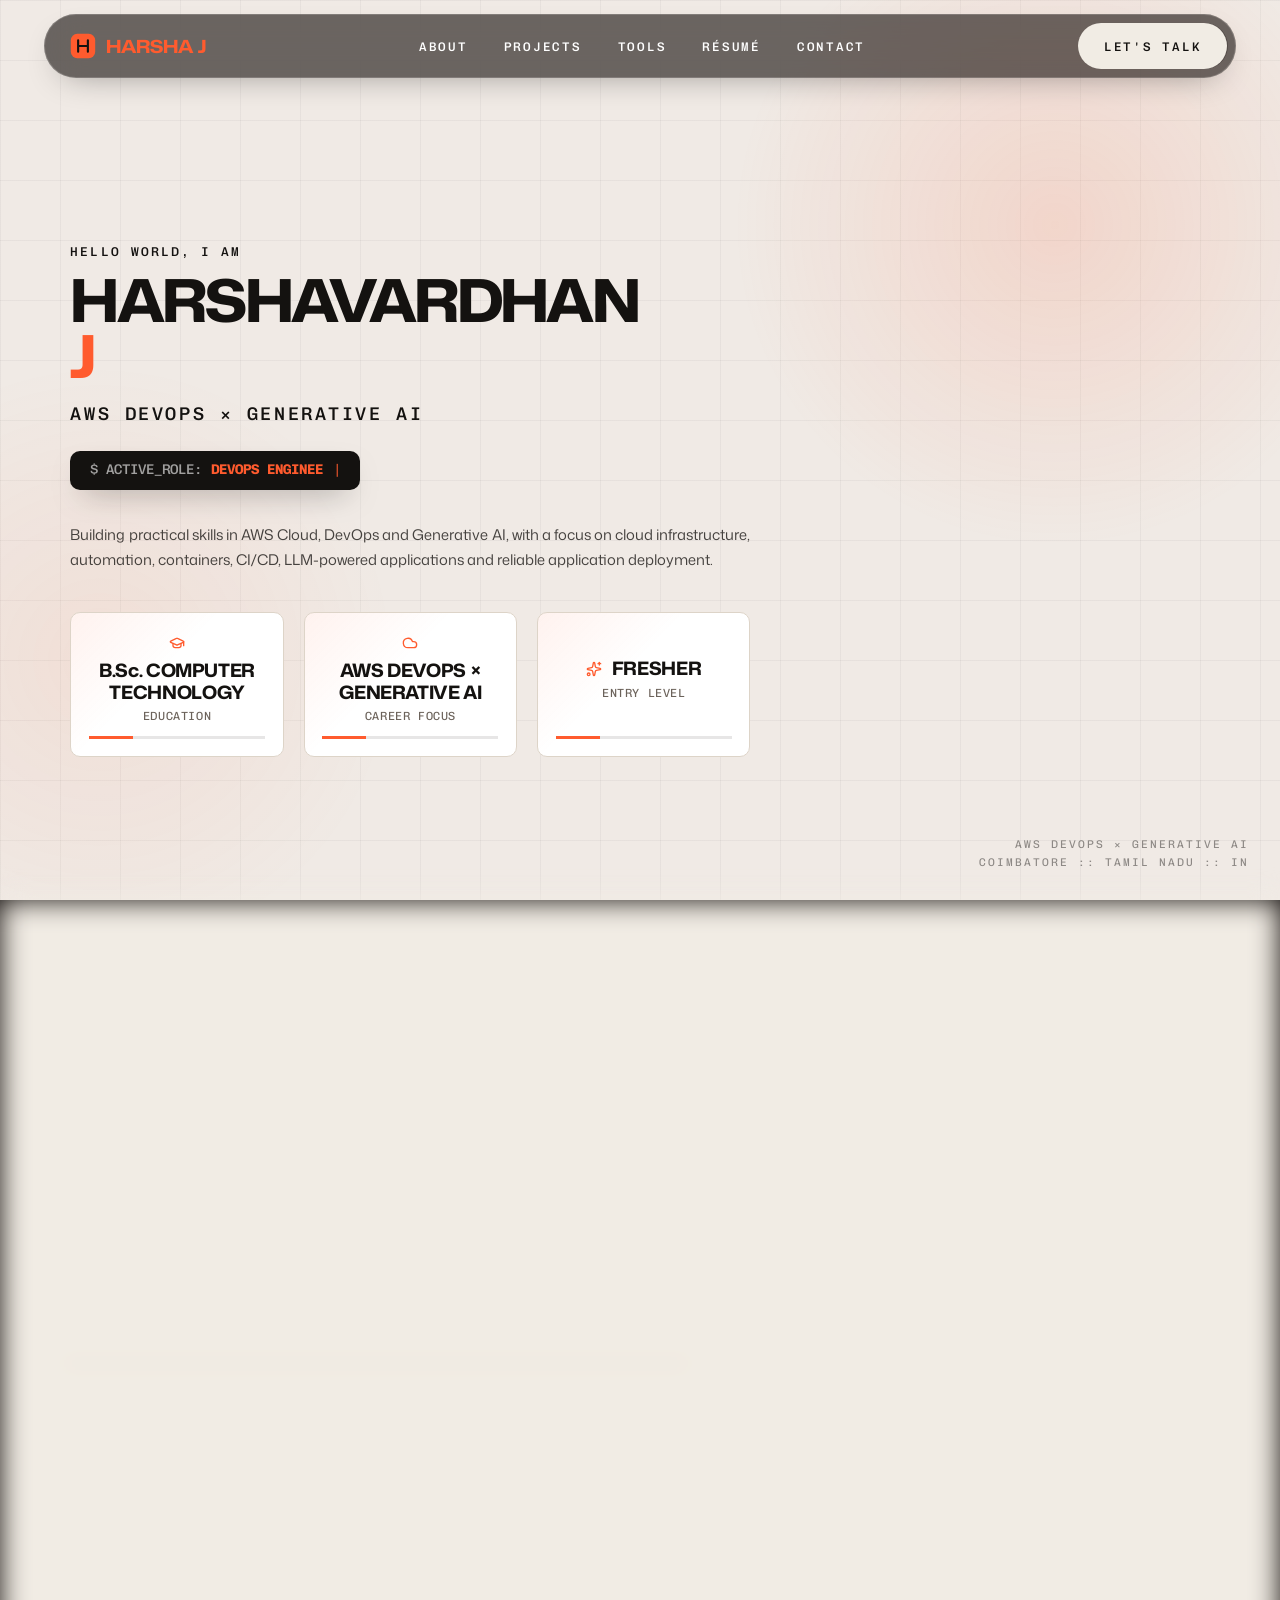
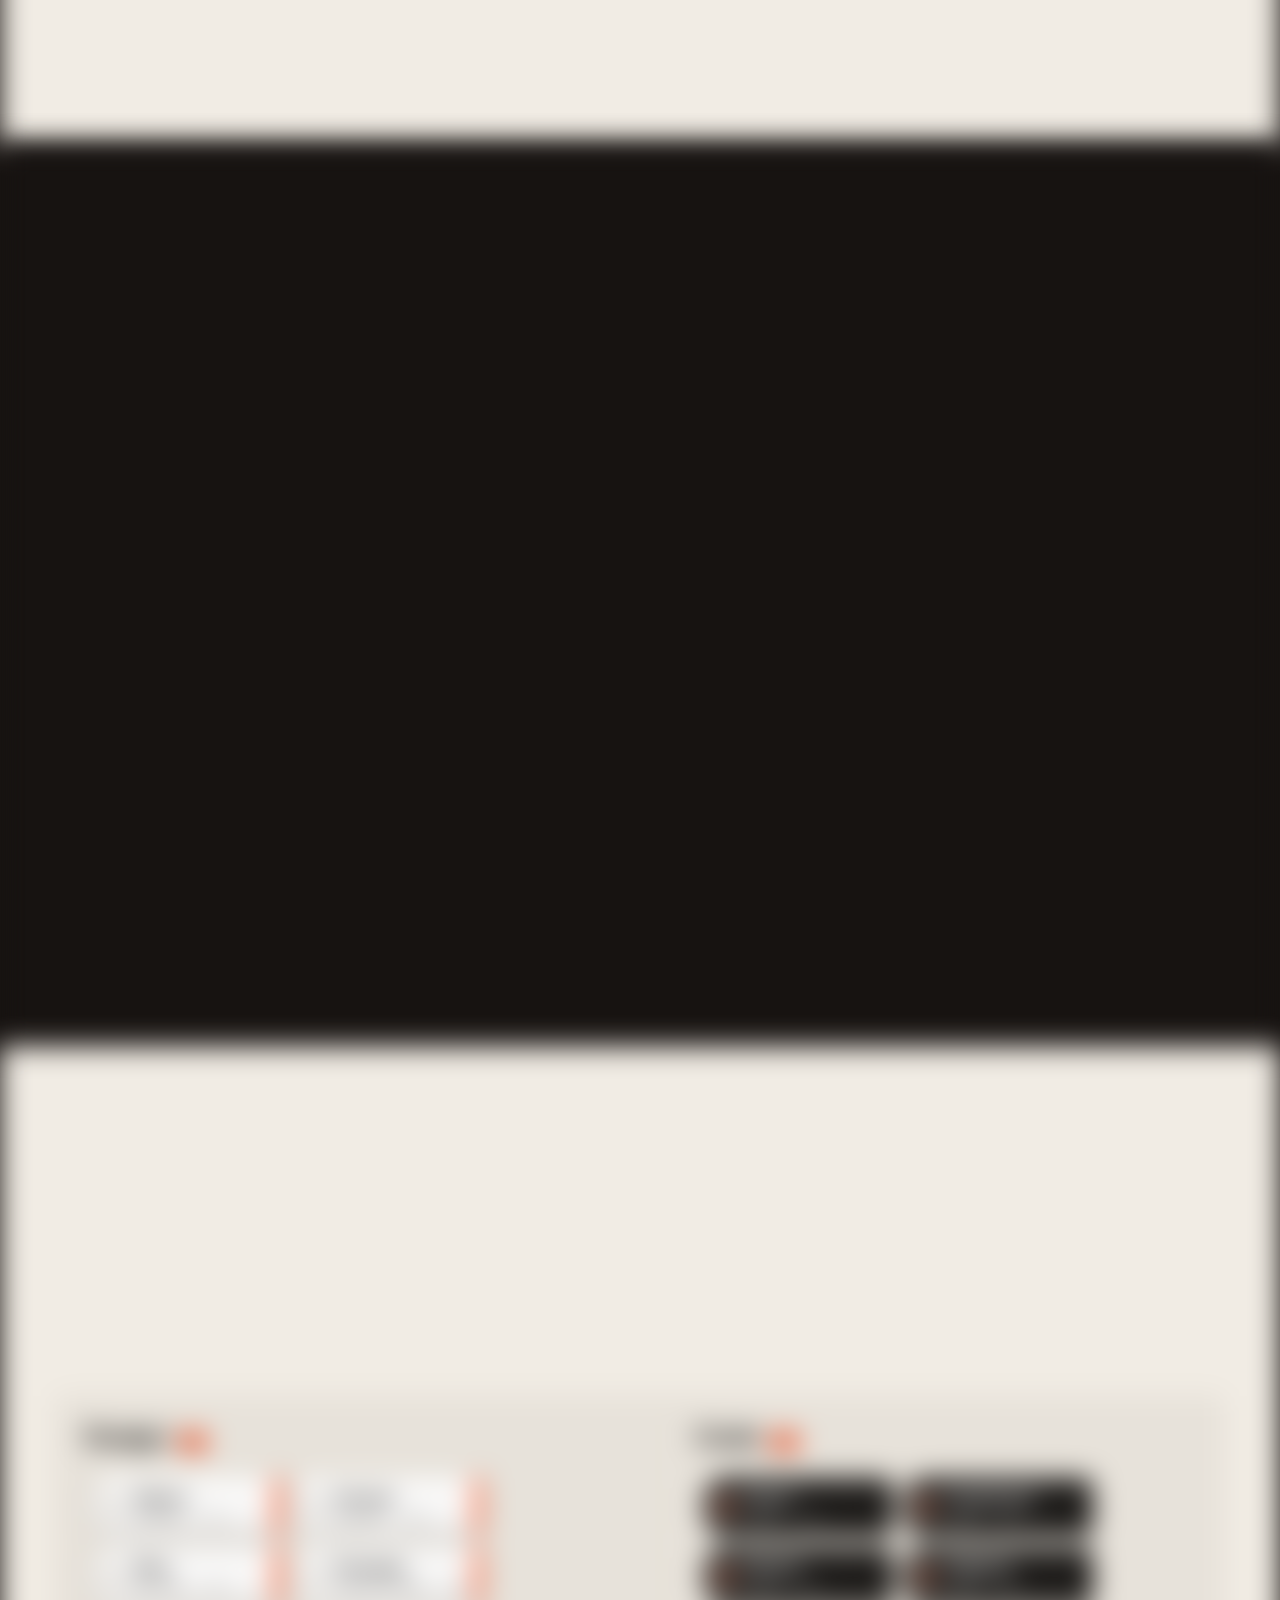
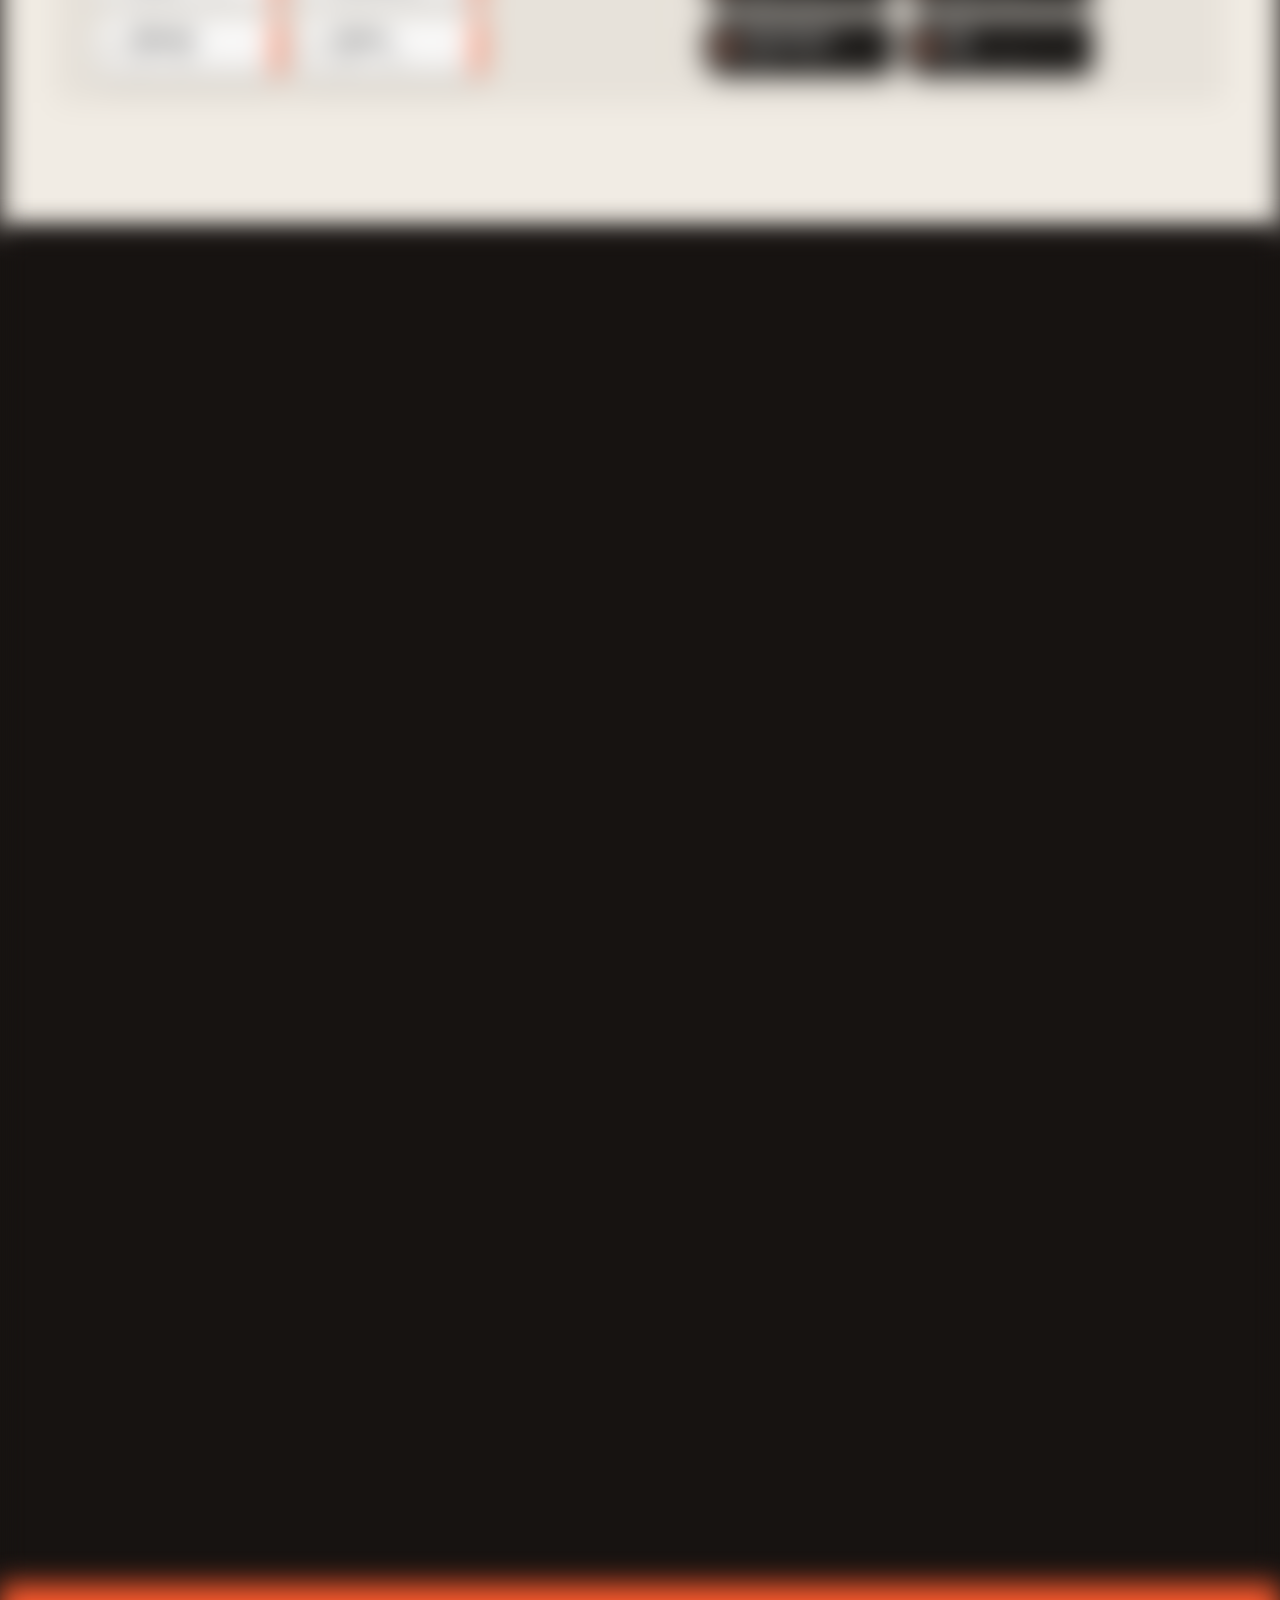
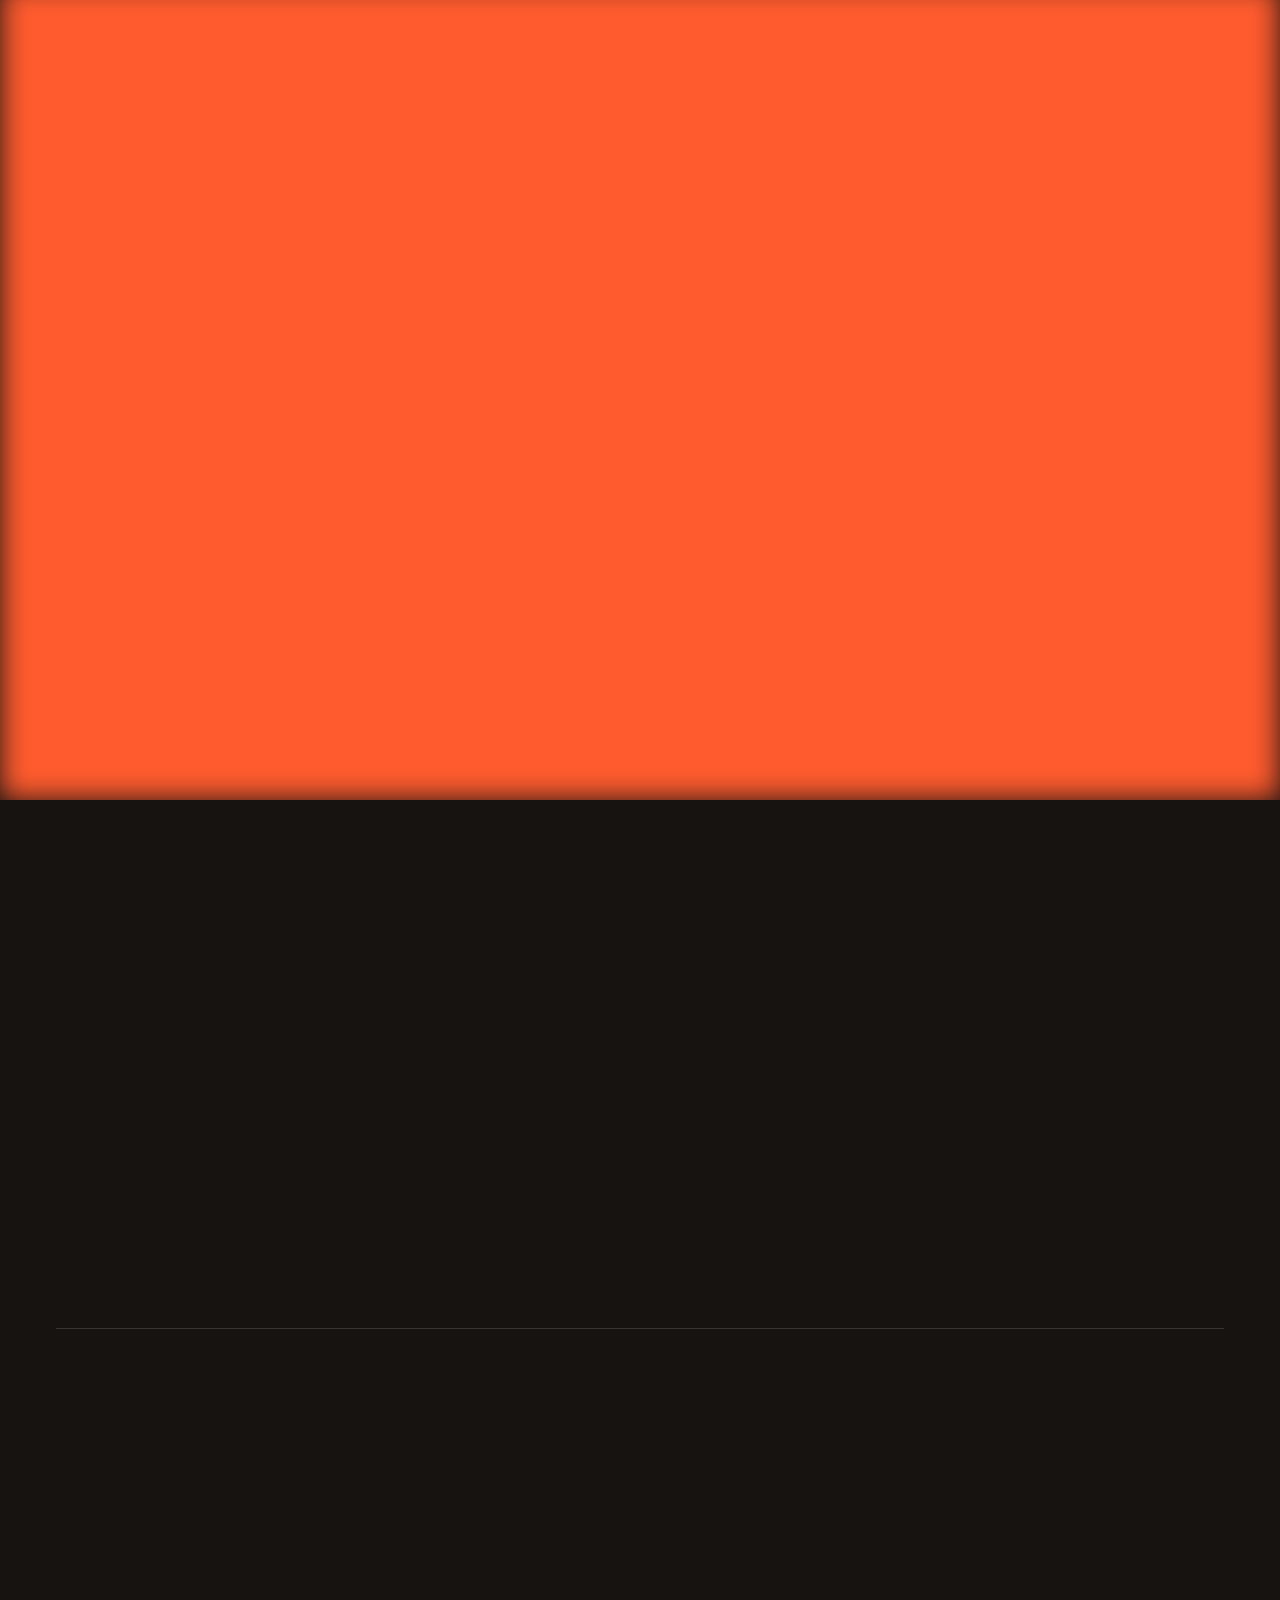
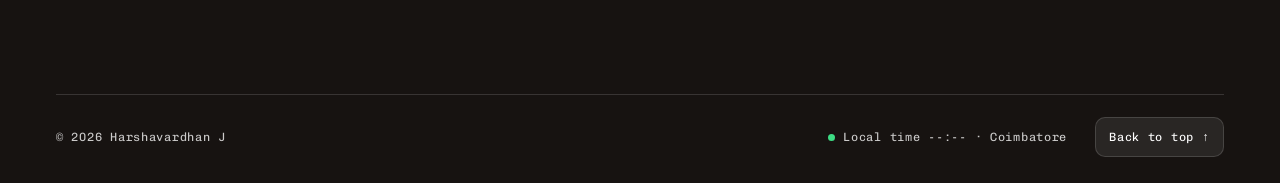
==== commit 1006da79: "Use own portrait for link previews and simplify page titles - Replace the Framer template stock phot" ====
--- a/index.html
+++ b/index.html
@@ -129,21 +129,24 @@
 	<meta charset="utf-8">
 	<meta name="viewport" content="width=device-width">
 	<meta name="generator" content="Framer fc3086c">
-	<title>Harshavardhan J | AWS DevOps × Generative AI</title>
+	<title>Harshavardhan J</title>
     <meta name="description" content="Building practical skills in AWS Cloud, DevOps and Generative AI, with a focus on cloud infrastructure, automation, containers, CI/CD, LLM-powered applications and reliable application deployment.">
     <link rel="icon" href="/favicon.svg?v=1" type="image/svg+xml">
     <link rel="icon" href="/favicon-32.png?v=1" type="image/png" sizes="32x32">
     <link rel="apple-touch-icon" href="/apple-touch-icon.png?v=1">
     <!-- Open Graph -->
     <meta property="og:type" content="website">
-    <meta property="og:title" content="Harshavardhan J | AWS DevOps × Generative AI">
+    <meta property="og:title" content="Harshavardhan J">
     <meta property="og:description" content="Building practical skills in AWS Cloud, DevOps and Generative AI, with a focus on cloud infrastructure, automation, containers, CI/CD, LLM-powered applications and reliable application deployment.">
-    <meta property="og:image" content="https://framerusercontent.com/images/zDIJIiPlhfCfH7yoGdFVz7ukLxA.jpg">
+    <meta property="og:image" content="https://www.harsha.buzz/assets/og-image.jpg">
+    <meta property="og:image:width" content="1200">
+    <meta property="og:image:height" content="630">
+    <meta property="og:image:alt" content="Portrait of Harshavardhan J">
     <!-- X -->
     <meta name="twitter:card" content="summary_large_image">
-    <meta name="twitter:title" content="Harshavardhan J | AWS DevOps × Generative AI">
+    <meta name="twitter:title" content="Harshavardhan J">
     <meta name="twitter:description" content="Building practical skills in AWS Cloud, DevOps and Generative AI, with a focus on cloud infrastructure, automation, containers, CI/CD, LLM-powered applications and reliable application deployment.">
-    <meta name="twitter:image" content="https://framerusercontent.com/images/zDIJIiPlhfCfH7yoGdFVz7ukLxA.jpg">
+    <meta name="twitter:image" content="https://www.harsha.buzz/assets/og-image.jpg">
 	
 	
 	
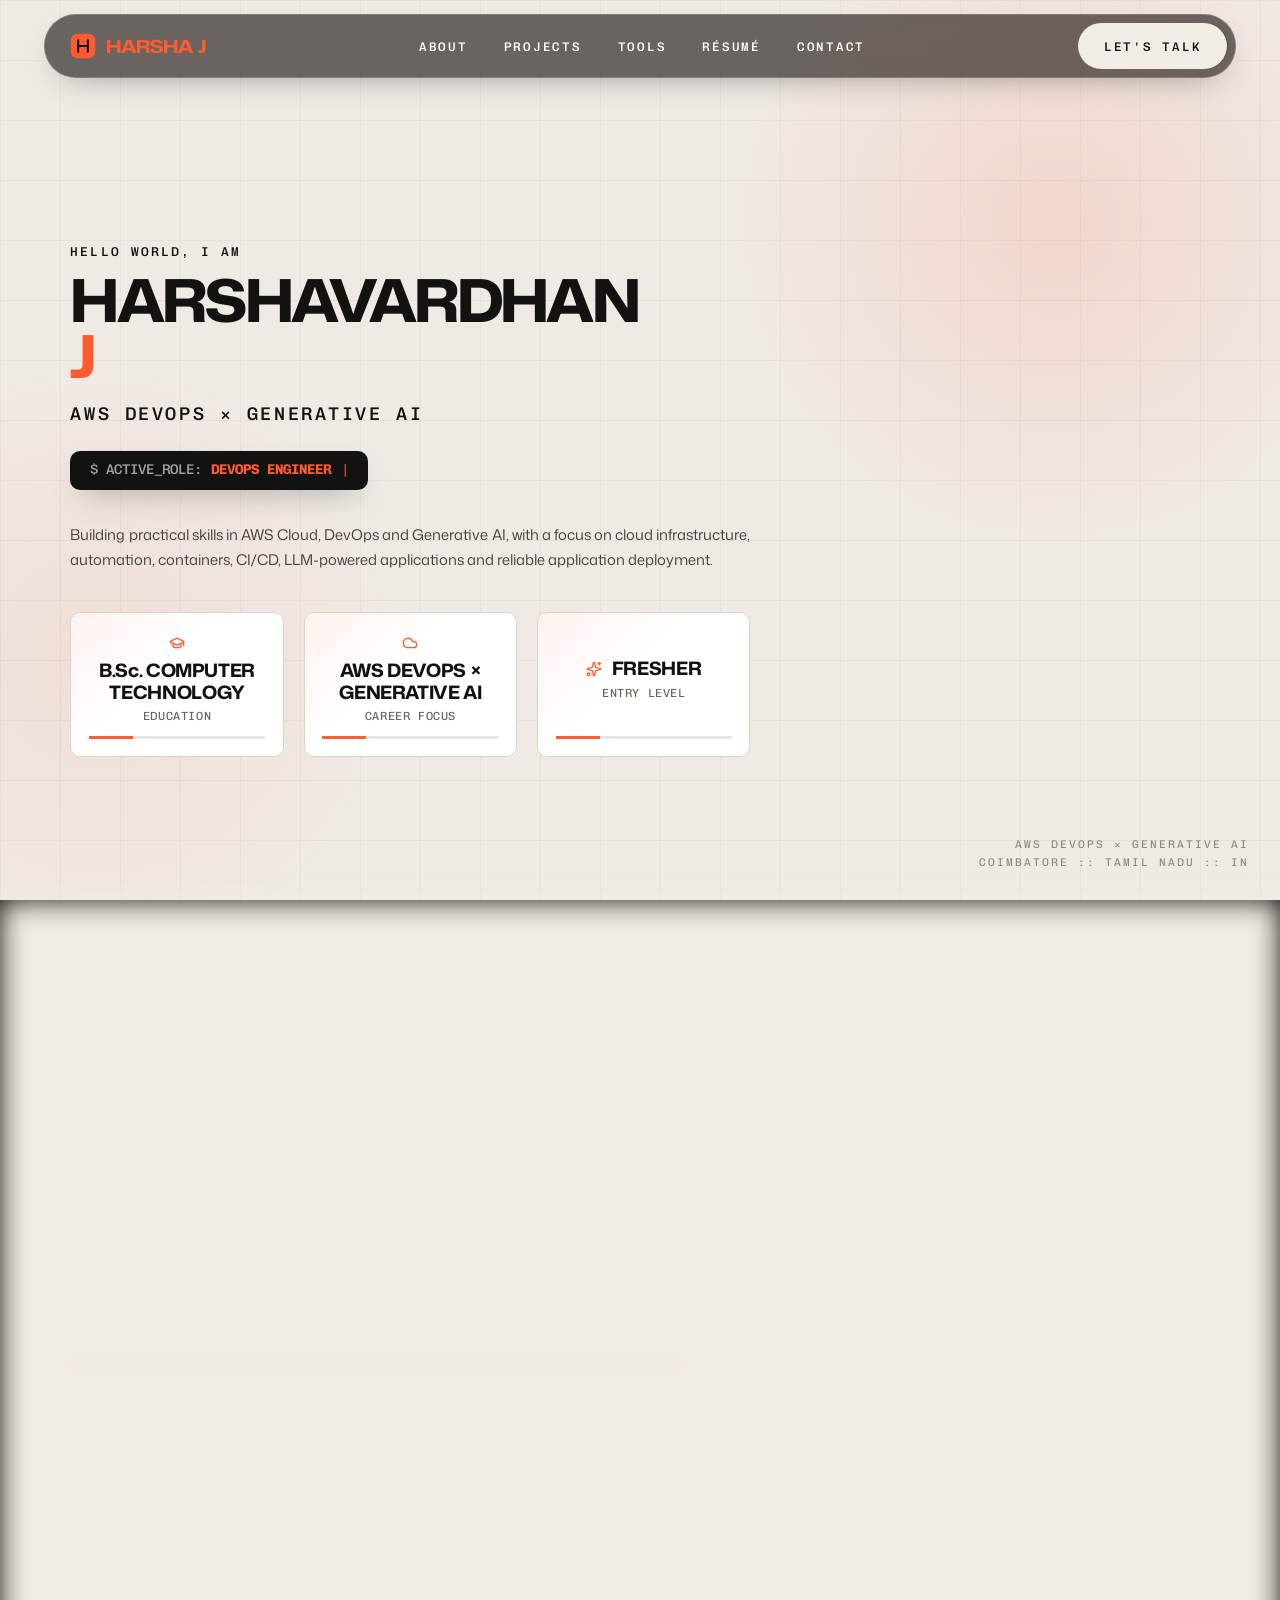
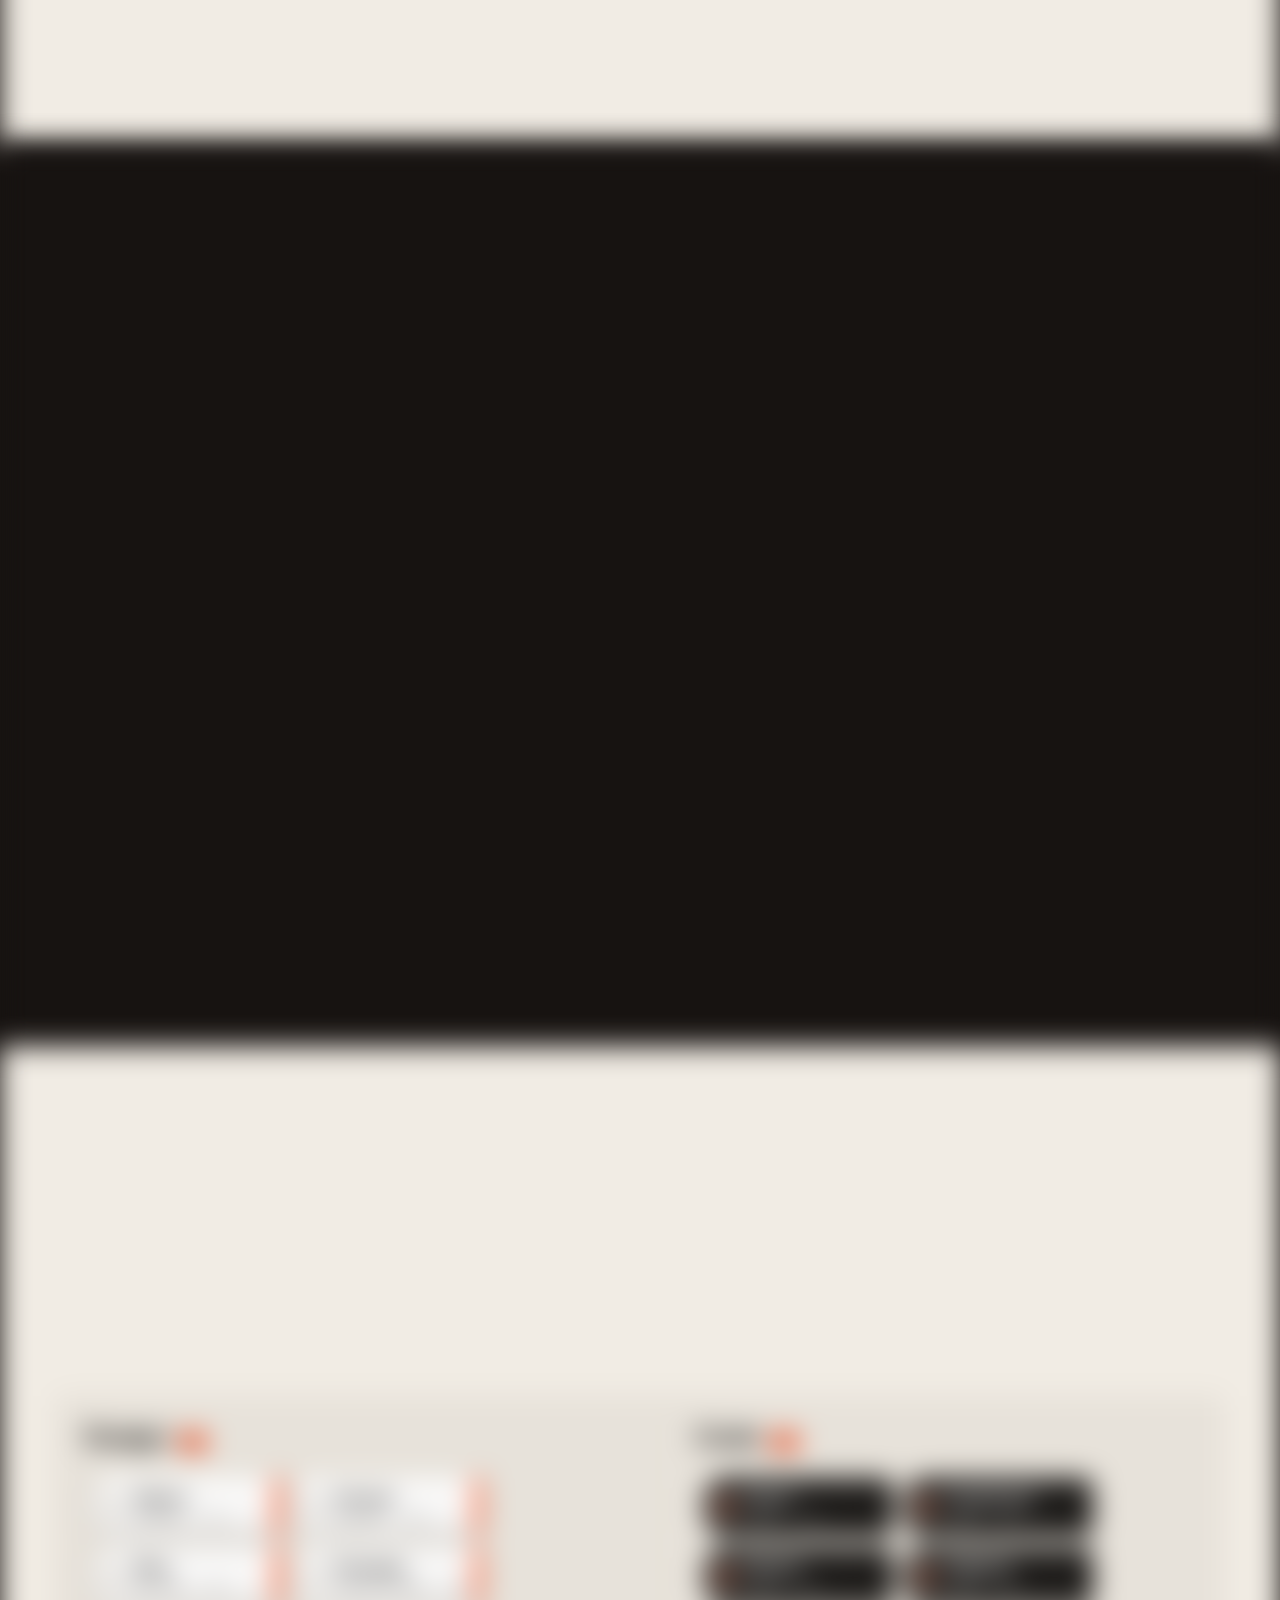
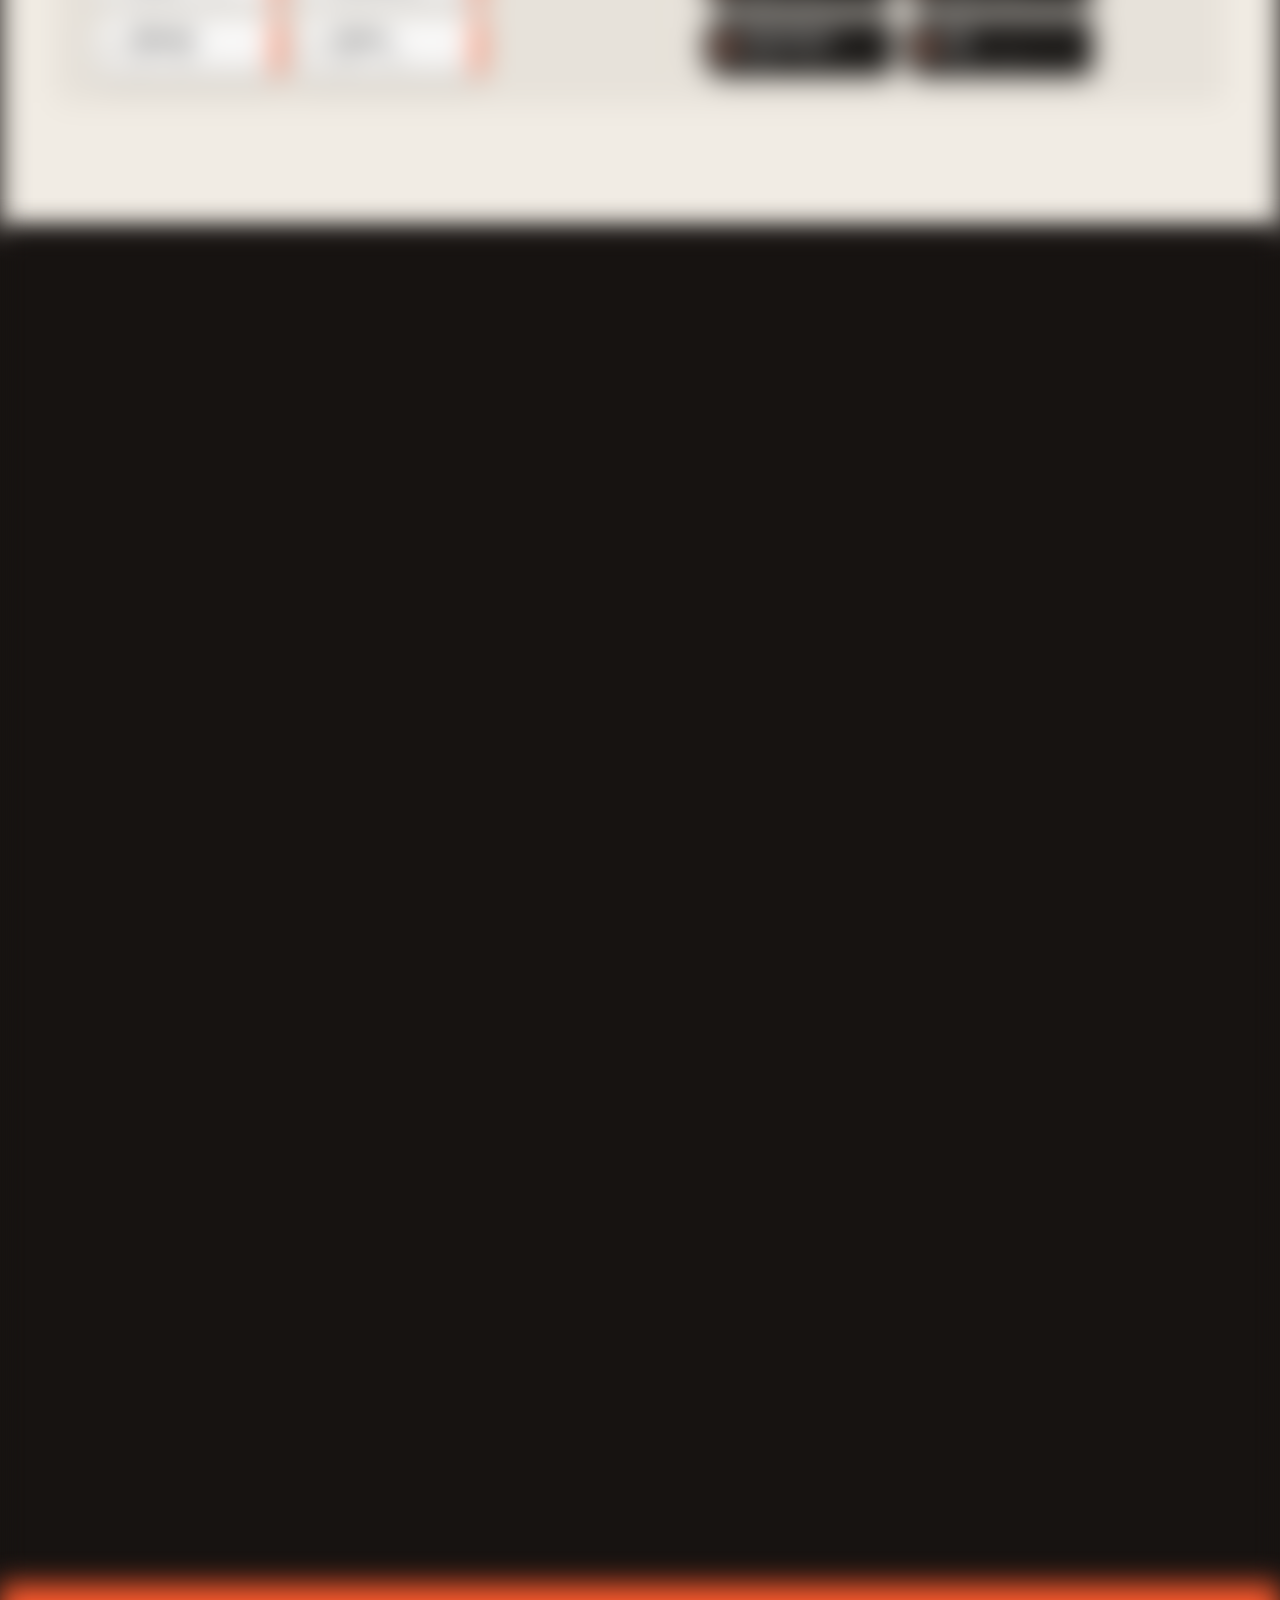
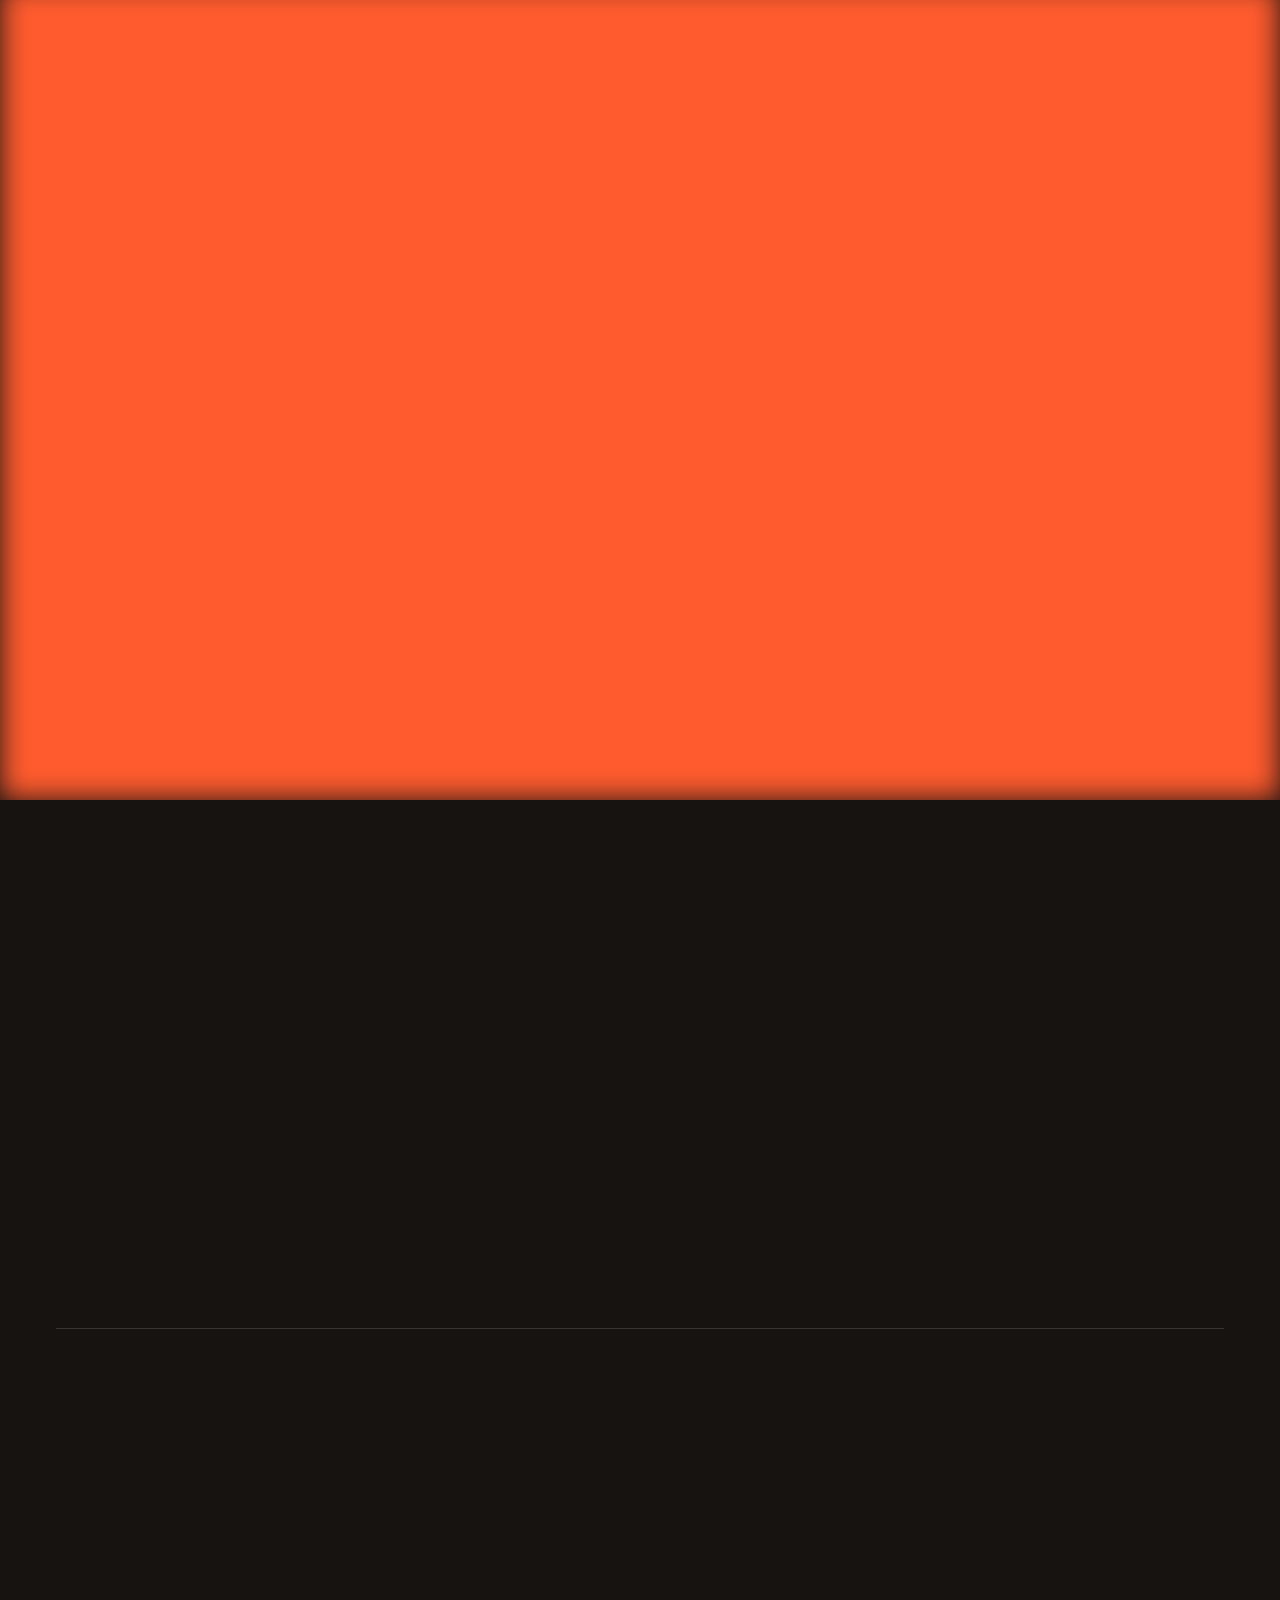
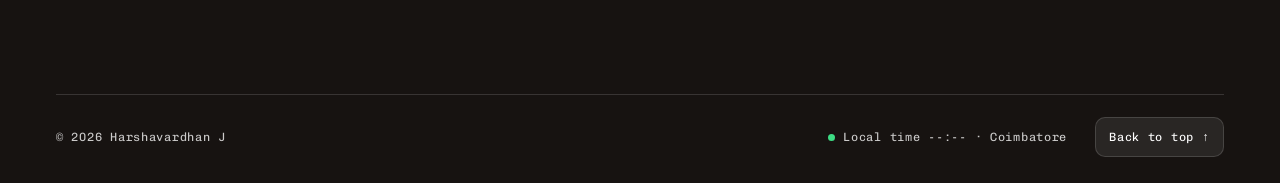
==== commit 82a83e31: "Update portfolio projects and pages" ====
--- a/index.html
+++ b/index.html
@@ -4870,5 +4870,5 @@
       .observe(document.getElementById('main')||document.body,{childList:true,subtree:true})}
   if(document.readyState==='complete')start();else addEventListener('load',start);
 })();</script>
-<div id="mv-case-rows" hidden><span data-mv-row="experience" data-slug="cert-devops-complete" data-f1="DevOps Complete Course" data-f2="Coursera" data-f3="Certificate" data-f4 data-f5="award" data-f6 data-f7 data-f8 data-f9 data-f10 data-f11 data-f12="https://www.coursera.org/account/accomplishments/specialization/certificate/D38OY2X56637" data-f13 data-f14 data-f15 data-f16 data-n1="7" data-n2="0" data-img data-img2 aria-hidden="true" style="height:1px;width:1px;display:block;overflow:hidden;opacity:0;pointer-events:none"></span><span data-mv-row="projects" data-slug="textile" data-f1="AURA — Textile &amp; Fashion Store" data-f2="E-commerce" data-f3="Web store" data-f4="Personal project" data-f5="A fashion and textile storefront with department filters, product detail pages, a bag and account flow on Supabase, and a browser-based admin panel. Built with AI coding tools; case study covers what works and what is still simulated." data-f6="photo" data-f7="#FF5B2E" data-f8="Developer · built with AI tools" data-f9="Personal" data-f10="React · TypeScript · Supabase · Vercel" data-f11="Fashion storefront with filters, product pages and a Supabase-backed account flow. Checkout is simulated — no real payments." data-f12="View Case Study" data-f13="/textile" data-f14 data-f15 data-f16 data-n1="3" data-n2="0" data-img="/assets/case/textile-home.webp?width=1440&amp;height=900" data-img2 aria-hidden="true" style="height:1px;width:1px;display:block;overflow:hidden;opacity:0;pointer-events:none"></span><span data-mv-row="projects" data-slug="maxxwell" data-f1="Maxxwell Logistics" data-f2="Business website" data-f3="Company site" data-f4="Personal project" data-f5="A static website for a freight and logistics company: video hero, services catalogue, an interactive network map with lane filters, FAQ, and a validated contact form. Live on its own domain." data-f6="photo" data-f7="#2E7DFF" data-f8="Developer · built with AI tools" data-f9="Personal" data-f10="HTML · CSS · JavaScript · Vercel" data-f11="Company website live at maxxwelllogistics.com, with a services catalogue, interactive network map and a contact form." data-f12="View Case Study" data-f13="/maxxwell" data-f14 data-f15 data-f16 data-n1="4" data-n2="0" data-img="/assets/case/maxxwell-home.webp?width=1440&amp;height=900" data-img2 aria-hidden="true" style="height:1px;width:1px;display:block;overflow:hidden;opacity:0;pointer-events:none"></span></div></body>
+<div id="mv-case-rows" hidden><span data-mv-row="experience" data-slug="train-greens" data-f1="AWS and DevOps Engineer Training" data-f2="Greens Technologies, Chennai" data-f3="Oct 2026" data-f4="Hands-on training on 25 AWS services and DevOps tools — Git, Jenkins, Docker, Kubernetes, Ansible, Terraform, Prometheus, Grafana and Splunk — plus Linux and Python fundamentals." data-f5="train" data-f6 data-f7 data-f8 data-f9 data-f10 data-f11 data-f12 data-f13 data-f14 data-f15 data-f16 data-n1="7" data-n2="0" data-img data-img2 aria-hidden="true" style="height:1px;width:1px;display:block;overflow:hidden;opacity:0;pointer-events:none"></span><span data-mv-row="experience" data-slug="cert-devops-complete" data-f1="DevOps Complete Course" data-f2="Coursera" data-f3="Certificate" data-f4 data-f5="award" data-f6 data-f7 data-f8 data-f9 data-f10 data-f11 data-f12="https://www.coursera.org/account/accomplishments/specialization/certificate/D38OY2X56637" data-f13 data-f14 data-f15 data-f16 data-n1="7" data-n2="0" data-img data-img2 aria-hidden="true" style="height:1px;width:1px;display:block;overflow:hidden;opacity:0;pointer-events:none"></span><span data-mv-row="projects" data-slug="textile" data-f1="AURA — Textile &amp; Fashion Store" data-f2="E-commerce" data-f3="Web store" data-f4="Personal project" data-f5="A fashion and textile storefront with department filters, product detail pages, a bag and account flow on Supabase, and a browser-based admin panel. Built with AI coding tools; case study covers what works and what is still simulated." data-f6="photo" data-f7="#FF5B2E" data-f8="Developer · built with AI tools" data-f9="Personal" data-f10="React · TypeScript · Supabase · Vercel" data-f11="Fashion storefront with filters, product pages and a Supabase-backed account flow. Checkout is simulated — no real payments." data-f12="View Case Study" data-f13="/textile" data-f14 data-f15 data-f16 data-n1="3" data-n2="0" data-img="/assets/case/textile-home.webp?width=1440&amp;height=900" data-img2 aria-hidden="true" style="height:1px;width:1px;display:block;overflow:hidden;opacity:0;pointer-events:none"></span><span data-mv-row="projects" data-slug="maxxwell" data-f1="Maxxwell Logistics" data-f2="Business website" data-f3="Company site" data-f4="Personal project" data-f5="A static website for a freight and logistics company: video hero, services catalogue, an interactive network map with lane filters, FAQ, and a validated contact form. Live on its own domain." data-f6="photo" data-f7="#2E7DFF" data-f8="Developer · built with AI tools" data-f9="Personal" data-f10="HTML · CSS · JavaScript · Vercel" data-f11="Company website live at maxxwelllogistics.com, with a services catalogue, interactive network map and a contact form." data-f12="View Case Study" data-f13="/maxxwell" data-f14 data-f15 data-f16 data-n1="4" data-n2="0" data-img="/assets/case/maxxwell-home.webp?width=1440&amp;height=900" data-img2 aria-hidden="true" style="height:1px;width:1px;display:block;overflow:hidden;opacity:0;pointer-events:none"></span></div></body>
 </html>
